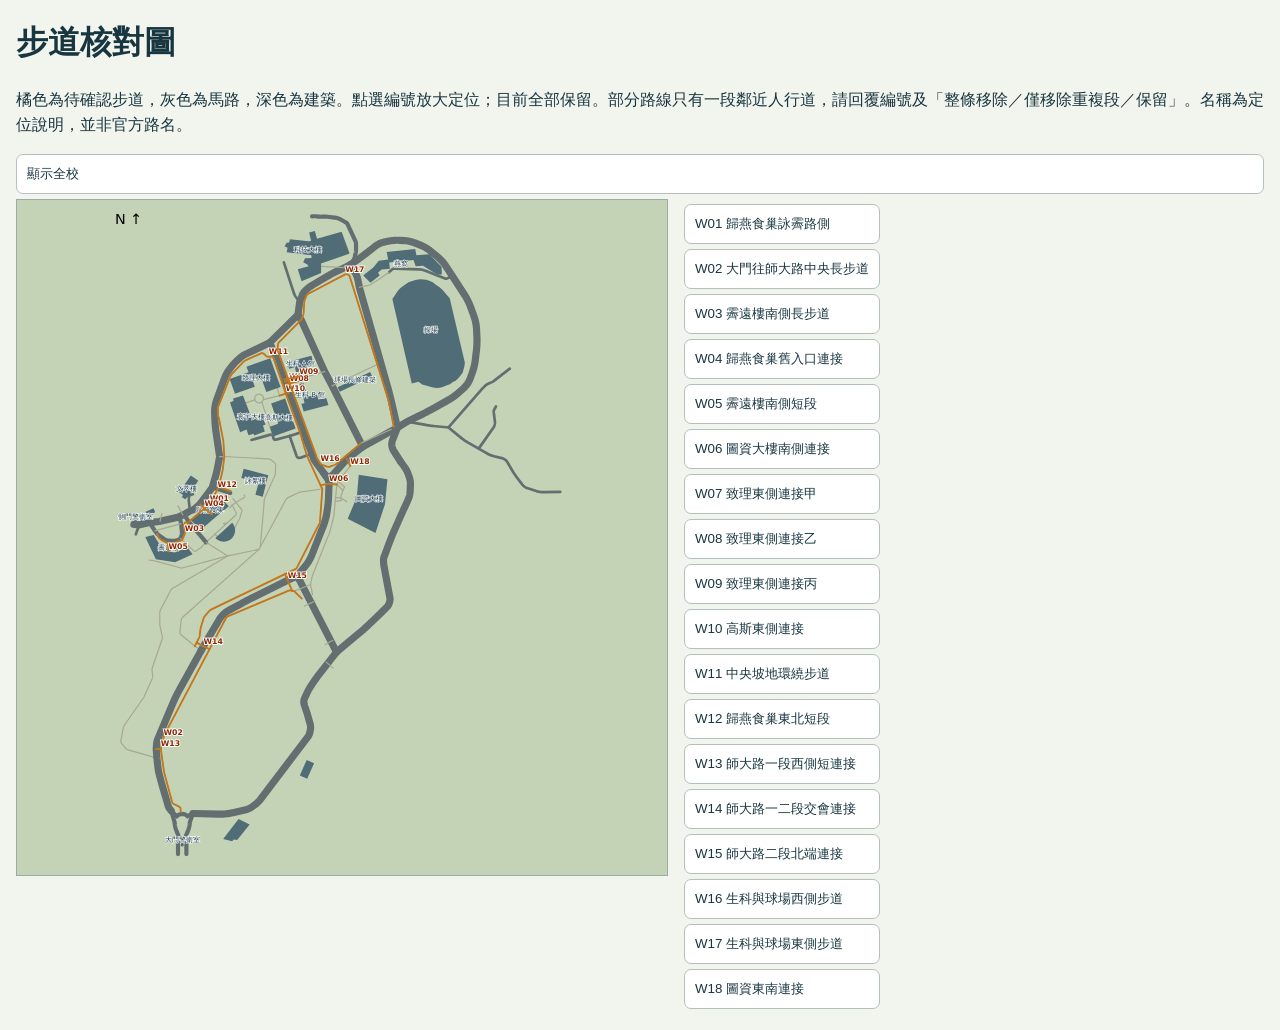
==== footpaths.html @ 4f3f953b "Refine campus grades, facilities, parking bands and review footpaths" ====
<!doctype html><html lang="zh-Hant"><meta charset="utf-8"><meta name="viewport" content="width=device-width,initial-scale=1"><title>步道保留與移除核對</title><style>body{font:16px system-ui;margin:16px;background:#f2f4ee;color:#183640}main{display:flex;gap:16px;flex-wrap:wrap}svg{background:#c4d2b6;width:min(100%,650px);height:75vh;border:1px solid #9aa;touch-action:auto}aside{max-width:430px}button{display:block;padding:10px;text-align:left;width:100%;margin:5px 0;border:1px solid #b4c0bd;border-radius:7px;background:white;color:#183640}.active{background:#ffe39a}p{line-height:1.6}</style><h1>步道核對圖</h1><p>橘色為待確認步道，灰色為馬路，深色為建築。點選編號放大定位；目前全部保留。部分路線只有一段鄰近人行道，請回覆編號及「整條移除／僅移除重複段／保留」。名稱為定位說明，並非官方路名。</p><button id="reset">顯示全校</button><main><svg viewBox="-400 -550 800 1130" aria-label="步道核對地圖"></svg><aside></aside></main><script>const d={"roads":[{"osm":218881793,"name":"清心路","width":12,"line":[[92.8,-169],[82.40585621791845,-213.90904870731418],[82.17937235652322,-214.88303811038782],[81.9508968086572,-215.8565144374942],[81.72042957432046,-216.82947768863352],[81.48797065351296,-217.80192786380573],[81.2535200462347,-218.77386496301074],[81.0170777524857,-219.74528898624868],[80.77864377226594,-220.71619993351942],[80.53821810557544,-221.68659780482307],[80.29580075241418,-222.65648260015956],[80.05139171278215,-223.62585431952888],[79.8049909866794,-224.59471296293117],[79.55659857410588,-225.56305853036625],[79.30621447506161,-226.53089102183418],[79.0538386895466,-227.49821043733505],[78.79947121756082,-228.4650167768687],[78.54311205910429,-229.43131004043528],[78.28476121417702,-230.3970902280347],[78.024418682779,-231.36235733966697],[77.76208446491023,-232.3271113753321],[77.4977585605707,-233.29135233503013],[77.23144096976041,-234.255080218761],[76.96313169247938,-235.21829502652474],[76.6928307287276,-236.18099675832138],[76.42053807850506,-237.14318541415082],[57.77946192149494,-302.75681458584916],[57.50616426017145,-303.71874409680385],[57.23284826311678,-304.68066839397574],[56.95951393033098,-305.64258747736517],[56.68616126181401,-306.60450134697203],[56.412790257565845,-307.5664100027962],[56.13940091758654,-308.52831344483786],[55.865993241876076,-309.49021167309684],[55.592567230434454,-310.45210468757324],[55.31912288326166,-311.41399248826707],[55.0456602003577,-312.37587507517827],[54.77217918172259,-313.33775244830696],[54.49867982735631,-314.29962460765296],[54.22516213725887,-315.2614915532164],[53.951626111430265,-316.2233532849972],[53.6780717498705,-317.1852098029954],[53.404499052579574,-318.1470611072111],[53.13090801955748,-319.10890719764416],[52.857298650804225,-320.07074807429456],[52.58367094631981,-321.0325837371624],[52.31002490610423,-321.9944141862476],[52.036360530157495,-322.95623942155026],[51.76267781847959,-323.9180594430703],[51.488976771070526,-324.87987425080775],[51.21525738793029,-325.8416838447626],[29,-403.9],[26.595,-416.185],[26.398820797404795,-417.12568404070436],[26.18028318961917,-418.0577361628174],[25.939387176643127,-418.981156366339],[25.676132758476673,-419.89594465126936],[25.39051993511979,-420.80210101760827],[25.082548706572506,-421.699625465356],[24.7522190728348,-422.58851799451236],[24.39953103390668,-423.4687786050773],[24.024484589788145,-424.340407297051],[23.62707974047919,-425.2034040704333],[23.207316485979817,-426.0577689252243],[22.765194826290035,-426.90350186142393],[22.300714761409825,-427.7406028790323],[21.81387629133921,-428.5690719780493],[14,-441.5]],"sourceLine":[[92.8,-169],[79.7,-225.6],[54.5,-314.3],[29,-403.9],[25.3,-422.8],[14,-441.5]],"curvesPrepared":true,"parkingBands":{"travelWidth":7,"bandWidth":2.5,"reference":"依使用者描述兩側預留停車空間，尺寸為模型近似"}},{"osm":218881794,"name":"莘學路","width":12,"line":[[-9.1,206.8],[-18.4,188.8],[-51.5,124.5],[-64.9,98.6],[-74.8,79.4]],"sourceLine":[[-9.1,206.8],[-18.4,188.8],[-51.5,124.5],[-64.9,98.6],[-74.8,79.4]],"curvesPrepared":true,"parkingBands":{"travelWidth":7,"bandWidth":2.5,"reference":"依使用者描述兩側預留停車空間，尺寸為模型近似"}},{"osm":218881795,"name":"向陽路","width":12,"line":[[-73.7,-357.9],[-68.3,-349.2],[-28.9,-262.7],[-16.5,-238.8],[31.8,-143],[34.4,-136.6]],"sourceLine":[[-73.7,-357.9],[-68.3,-349.2],[-28.9,-262.7],[-16.5,-238.8],[31.8,-143],[34.4,-136.6]],"curvesPrepared":true,"parkingBands":{"travelWidth":7,"bandWidth":2.5,"reference":"依使用者描述兩側預留停車空間，尺寸為模型近似"}},{"osm":218881797,"name":"","width":4.5,"line":[[109.2,-179.1],[140.3021519751283,-173.42990258898465],[141.2560956276395,-173.2591403516534],[142.21089642367403,-173.09451597473168],[143.1665543632319,-172.9360294582196],[144.1230694463132,-172.78368080211712],[145.08044167291786,-172.6374700064243],[146.03867104304587,-172.49739707114105],[146.99775755669722,-172.3634619962674],[147.95770121387199,-172.2356647818034],[148.9185020145701,-172.11400542774896],[149.88015995879158,-171.99848393410417],[150.8426750465364,-171.88910030086896],[151.80604727780465,-171.7858545280434],[152.7702766525962,-171.68874661562742],[178.3,-169.2],[231.59963557957212,-230.63333221200233],[232.2026897406099,-231.3222387248143],[232.81167001350934,-232.00562436925134],[233.42657639827036,-232.6834891453134],[234.04740889489304,-233.3558330530006],[234.67416750337733,-234.02265609231284],[235.30685222372324,-234.68395826325013],[235.94546305593082,-235.33973956581252],[236.59,-235.99],[238.81,-238.21],[239.46933001461682,-238.84027514538528],[240.15232005846724,-239.436100581541],[240.8589701315513,-239.99747630846724],[241.58928023386898,-240.52440232616402],[242.3432503654203,-241.0168786346312],[243.12088052620518,-241.474905233869],[243.92217071622372,-241.89848212387722],[244.7471209354759,-242.28760930465597],[248.42,-243.92],[249.25379544717376,-244.30374983007948],[250.07518178869515,-244.7083326536513],[250.88415902456407,-245.13374847071543],[251.68072715478053,-245.57999728127183],[252.4648861793446,-246.04707908532058],[253.2366360982562,-246.5349938828616],[253.99597691151536,-247.04374167389497],[254.74290861912212,-247.57332245842065],[255.47743122107642,-248.12373623643865],[280.9,-267.7]],"sourceLine":[[109.2,-179.1],[146.5,-172.3],[178.3,-169.2],[234,-233.4],[241.4,-240.8],[252.2,-245.6],[280.9,-267.7]],"curvesPrepared":true},{"osm":218881798,"name":"清心路","width":12,"line":[[-249.4,477],[-206.49610012326045,478.0940885214469],[-205.49693329389584,478.11444666496465],[-204.49878282634532,478.12453584909207],[-203.501648720609,478.1243560738296],[-202.50553097668686,478.11390733917705],[-201.5104295945788,478.0931896451341],[-200.51634457428494,478.06220299170116],[-199.5232759158052,478.02094737887813],[-198.53122361913964,477.96942280666497],[-197.54018768428816,477.9076292750617],[-196.55016811125085,477.83556678406813],[-195.5611649000278,477.7532353336847],[-194.5731780506188,477.660634923911],[-193.58620756302395,477.5577655547472],[-192.60025343724328,477.44462722619323],[-191.61531567327674,477.3212199382492],[-190.63139427112438,477.18754369091505],[-189.64848923078614,477.0435984841907],[-188.66660055226205,476.8893843180762],[-187.68572823555212,476.7249011925717],[-186.70587228065634,476.55014910767704],[-185.7270326875747,476.3651280633922],[-184.7492094563072,476.1698380597173],[-183.7724025868539,475.96427909665226],[-182.7966120792147,475.74845117419704],[-162.54028517069125,471.1591271089847],[-161.62560302983073,470.9386606194817],[-160.72163808458953,470.6941546106827],[-159.82839033496754,470.42560908258747],[-158.94585978096492,470.1330240351963],[-158.07404642258155,469.8163994685089],[-157.21295025981752,469.4757353825256],[-156.36257129267278,469.1110317772462],[-155.52290952114737,468.7222886526706],[-154.69396494524122,468.3095060087991],[-153.87573756495436,467.8726838456314],[-153.06822738028683,467.4118221631677],[-152.27143439123859,466.92692096140786],[-151.48535859780964,466.41798024035194],[-150.70999999999998,465.885],[-146.09,462.615],[-145.32712651719345,462.0626309181154],[-144.57850606877375,461.4955236724616],[-143.84413865474082,460.9136782630385],[-143.12402427509485,460.3170946898462],[-142.41816292983566,459.7057729528846],[-141.7265546189634,459.07971305215386],[-141.04919934247798,458.43891498765396],[-140.3860971003794,457.78337875938473],[-139.73724789266768,457.1131043673463],[-139.10265171934282,456.4280918115386],[-138.4823085804048,455.72834109196174],[-137.87621847585365,455.0138522086156],[-137.28438140568935,454.28462516150023],[-136.70679736991192,453.5406599506157],[-57.447435771364646,349.1502812598461],[-56.89732297480537,348.3915278204754],[-56.385958893673376,347.61538000630156],[-55.913343527968664,346.82183781732454],[-55.47947687769127,346.0109012535446],[-55.08435894284116,345.18257031496154],[-54.72798972341835,344.33684500157534],[-54.41036921942282,343.4737253133861],[-54.13149743085459,342.59321125039384],[-53.891374357713644,341.6953028125984],[-53.69,340.78],[-52.910000000000004,336.82],[-52.7497124383672,335.8968328709479],[-52.63284975346878,334.97533148379154],[-52.55941194530474,334.0554958385307],[-52.52939901387509,333.1373259351657],[-52.54281095917983,332.22082177369646],[-52.599647781218955,331.3059833541229],[-52.69990947999247,330.39281067644504],[-52.84359605550037,329.4813037406629],[-53.03070750774265,328.57146254677644],[-53.261243836719316,327.66328709478574],[-56.85288842981563,314.7440878867826],[-57.1189446155043,313.7956165962565],[-57.38936700966047,312.848513549473],[-57.66415561228414,311.9027787464321],[-57.94331042337532,310.958412187134],[-58.22683144293401,310.0154138715785],[-58.51471867096021,309.07378379976575],[-58.80697210745391,308.1335219716957],[-59.10359175241511,307.19462838736825],[-59.404577605843826,306.2571030467835],[-59.709929667740056,305.32094594994146],[-60.01964793810378,304.38615709684206],[-60.33373241693501,303.45273648748537],[-60.65218310423375,302.52068412187134],[-60.975,301.59000000000003],[-62.925000000000004,296.01],[-63.2235058191512,295.08133497203517],[-63.469023276604794,294.15533988814076],[-63.661552372360774,293.23201474831654],[-63.80109310641915,292.3113595525628],[-63.887645478779916,291.3933743008793],[-63.92120948944307,290.47805899326625],[-63.90178513840864,289.56541362972354],[-63.82937242567658,288.65543821025113],[-63.703971351246935,287.7481327348491],[-63.52558191511966,286.8434972035175],[-63.29420411729479,285.9415316162561],[-63.009837957772305,285.0422359730651],[-62.67248343655223,284.14561027394444],[-62.282140553634534,283.25165451889416],[-58.765,275.72],[-58.35334548914377,274.8493447423664],[-57.93367607422213,273.98326132240646],[-57.5059917552351,273.1217497401204],[-57.070292532182656,272.26480999550813],[-56.62657840506482,271.41244208856966],[-56.17484937388157,270.564646019305],[-55.71510543863293,269.7214217877142],[-55.24734659931889,268.88276939379716],[-54.77157285593944,268.0486888375539],[-54.287784208494585,267.2191801189846],[-53.79598065698434,266.39424323808896],[-53.296162201408684,265.5738781948671],[-52.78832884176762,264.7580849893192],[-52.27248057806116,263.946863621445],[-51.7486174102893,263.1402140912446],[-51.21673933845204,262.33813639871806],[-50.67684636254937,261.5406305438653],[-45.875,254.52],[-45.30957903492277,253.69668240860187],[-44.74109391746887,252.87561852329648],[-44.16954464763832,252.05680834408378],[-43.59493122543107,251.2402518709637],[-43.01725365084715,250.42594910393635],[-42.43651192388657,249.6139000430017],[-41.852706044549315,248.80410468815973],[-41.265836012835386,247.99656303941038],[-40.675901828744784,247.19127509675377],[-40.08290349227751,246.3882408601898],[-39.48684100343356,245.58746032971857],[-38.88771436221295,244.78893350534],[-38.28552356861566,243.99266038705412],[-37.68026862264169,243.19864097486092],[-37.07194952429106,242.40687526876042],[-36.46056627356376,241.6173632687526],[-35.846118870459776,240.83010497483744],[-35.22860731497913,240.045100387015],[-23.9,225.7],[-9.1,206.8],[28.94925764093638,175.05083730614678],[29.695970649375397,174.42585016430544],[30.440730177727968,173.7986672732857],[31.183536225994082,173.16928863308743],[31.924388794173726,172.5377142437107],[32.663287882266914,171.90394410515546],[33.40023349027366,171.26797821742184],[34.13522561819395,170.6298165805097],[34.86826426602777,169.98945919441906],[35.59934943377514,169.34690605914997],[36.328481121436056,168.70215717470242],[37.05565932901051,168.05521254107634],[37.78088405649852,167.40607215827185],[38.50415530390006,166.75473602628887],[39.22547307121515,166.10120414512744],[39.944837358443785,165.44547651478752],[40.66224816558596,164.7875531352691],[41.37770549264168,164.12743400657223],[42.09120933961095,163.46511912869687],[42.80275970649375,162.80060850164307],[43.51235659329011,162.13390212541077],[44.22,161.465],[50.95941830757601,155.075268491402],[51.66320002258735,154.40745481349032],[52.36642882913657,153.73906747803565],[53.06910472722367,153.07010648503794],[53.77122771684866,152.40057183449733],[54.47279779801151,151.73046352641364],[55.17381497071224,151.05978156078697],[55.87427923495086,150.38852593761735],[56.57419059072737,149.71669665690473],[57.27354903804175,149.04429371864913],[57.972354576894006,148.3713171228505],[58.67060720728415,147.6977668695089],[59.36830692921216,147.02364295862432],[60.06545374267806,146.34894539019675],[60.76204764768185,145.67367416422618],[61.45808864422351,144.99782928071266],[62.15357673230305,144.3214107396561],[62.848511911920454,143.64441854105655],[63.54289418307577,142.96685268491404],[64.23672354576895,142.28871317122852],[64.93,141.61],[75.23777707253322,131.510460848124],[75.85470432115825,130.86847783684493],[76.42437460329992,130.19775922706975],[76.94678791895828,129.49830501879845],[77.4219442681333,128.77011521203102],[77.84984365082498,128.01318980676746],[78.23048606703333,127.22752880300776],[78.56387151675833,126.41313220075195],[78.85,125.57000000000001],[79.75,122.63],[79.98579822279582,121.77099876658306],[80.1681928911833,120.90899506633224],[80.29718400516242,120.04398889924752],[80.37277156473318,119.17598026532893],[80.3949555698956,118.30496916457646],[80.36373602064967,117.43095559699012],[80.27911291699537,116.55393956256987],[80.14108625893273,115.67392106131574],[70.31749635072146,63.104439930887786],[70.15152793114231,62.15918035738696],[70.00647772995994,61.21165302596315],[69.88234574717434,60.26185793661641],[69.77913198278557,59.309795089346736],[69.69683643679359,58.355464484154105],[69.6354591091984,57.39886612103852],[69.595,56.44],[69.50500000000001,53.56],[69.5011396713306,52.60430024092176],[69.5495586853224,51.657200963686996],[69.65025704197538,50.718702168295735],[69.80323474128954,49.78880385474798],[70.00849178326493,48.86750602304373],[70.26602816790148,47.95480867318297],[70.57584389519924,47.050711805165705],[79.50260652555393,23.141969935054867],[79.85352525166176,22.205601770041504],[80.20671585091084,21.270158930843873],[80.56217832330124,20.33564141746199],[80.91991266883294,19.402049229895855],[81.27991888750589,18.469382368145453],[81.64219697932015,17.537640832210798],[82.00674694427569,16.606824622091885],[82.37356878237254,15.676933737788719],[82.74266249361065,14.747968179301289],[83.11402807799004,13.819927946629601],[83.48766553551077,12.892813039773664],[83.86357486617275,11.966623458733462],[84.24175606997602,11.041359203509005],[84.62220914692058,10.11702027410029],[85.00493409700644,9.193606670507318],[85.38993092023358,8.27111839273009],[85.77719961660199,7.3495554407686],[86.16674018611172,6.4289178146228565],[86.55855262876273,5.509205514292855],[86.95263694455501,4.590418539778594],[87.34899313348859,3.672556891080077],[87.74762119556345,2.7556205681973034],[88.14852113077961,1.8396095711302696],[88.55169293913706,0.9245238998789809],[95.40143255812123,-14.570923652823033],[95.79320802646899,-15.456577451985044],[96.18543985786575,-16.342026124941576],[96.57812805231157,-17.227269671692635],[96.97127260980642,-18.11230809223822],[97.36487353035028,-18.997141386578324],[97.7589308139432,-19.881769554712953],[98.15344446058512,-20.76619259664211],[98.5484144702761,-21.650410512365795],[98.9438408430161,-22.534423301883997],[99.33972357880512,-23.41823096519672],[99.73606267764322,-24.30183350230398],[100.13285813953031,-25.185230913205757],[100.53010996446643,-26.068423197902057],[100.92781815245161,-26.951410356392888],[101.3259827034858,-27.83419238867824],[101.72460361756902,-28.716769294758116],[102.12368089470127,-29.599141074632513],[102.52321453488256,-30.481307728301438],[102.9232045381129,-31.363269255764884],[103.32365090439225,-32.245025657022865],[103.72455363372063,-33.12657693207536],[104.12591272609805,-34.007923080922374],[104.52772818152451,-34.88906410356393],[104.92999999999999,-35.769999999999996],[110.27602535275835,-47.4692728734277],[110.66836829304681,-48.352885371668535],[111.04006941452512,-49.24133906048608],[111.39112871719333,-50.13463393988035],[111.72154620105135,-51.032770009851326],[112.03132186609926,-51.93574727039902],[112.32045571233706,-52.84356572152342],[112.5889477397647,-53.756225363224544],[112.83679794838221,-54.673726195502375],[113.0640063381896,-55.59606821835692],[113.27057290918684,-56.52325143178818],[113.45649766137396,-57.45527583579616],[113.62178059475093,-58.39214143038085],[113.76642170931777,-59.33384821554226],[113.8904210050745,-60.280396191280374],[113.99377848202107,-61.231785357595214],[114.07649414015752,-62.18801571448677],[114.13856797948382,-63.14908726195502],[114.18,-64.115],[114.49239435284917,-73.83827423243054],[114.51026501071173,-74.83018632822484],[114.49999832363757,-75.81769930250944],[114.46159429162672,-76.80081315528433],[114.3950529146792,-77.77952788654954],[114.30037419279498,-78.75384349630507],[114.17755812597403,-79.72375998455087],[114.0266047142164,-80.68927735128698],[113.84751395752207,-81.65039559651339],[113.64028585589105,-82.6071147202301],[113.40492040932332,-83.55943472243713],[113.14141761781892,-84.50735560313444],[112.84977748137781,-85.45087736232207],[112.53,-86.39],[110.5513224582369,-91.94306277849647],[110.22654102950365,-92.82388189410351],[109.88337288429977,-93.69497394200043],[109.52181802262538,-94.55633892218724],[109.1418764444804,-95.407976834664],[108.74354814986486,-96.24988767943061],[108.32683313877874,-97.08207145648714],[107.89173141122205,-97.90452816583357],[107.4382429671948,-98.71725780746989],[106.96636780669698,-99.52026038139611],[106.47610592972859,-100.31353588761223],[105.96745733628963,-101.09708432611826],[105.44042202638009,-101.87090569691419],[104.895,-102.635],[98.2,-111.8]],"sourceLine":[[-249.4,477],[-194.5,478.4],[-156.1,469.7],[-140.7,458.8],[-54.6,345.4],[-52,332.2],[-58.7,308.1],[-65.2,289.5],[-55.3,268.3],[-40.8,247.1],[-23.9,225.7],[-9.1,206.8],[36.8,168.5],[58,148.4],[77.8,129],[80.8,119.2],[69.7,59.8],[69.4,50.2],[83.7,11.9],[100.1,-25.2],[113.9,-55.4],[114.7,-80.3],[108.5,-97.7],[98.2,-111.8]],"curvesPrepared":true,"parkingBands":{"travelWidth":7,"bandWidth":2.5,"reference":"依使用者描述兩側預留停車空間，尺寸為模型近似"}},{"osm":218881799,"name":"環手星月大道","width":12,"line":[[34.4,-136.6],[92.8,-169],[109.2,-179.1],[128.31,-188.33],[129.20423458479675,-188.76323288896828],[130.0973731217956,-189.19858372978615],[130.98941561099664,-189.63605252245355],[131.88036205239985,-190.07563926697057],[132.7702124460052,-190.51734396333717],[133.65896679181265,-190.9611666115533],[134.54662508982233,-191.40710721161906],[135.43318734003412,-191.85516576353442],[136.3186535424481,-192.30534226729935],[137.2030236970642,-192.75763672291382],[138.08629780388245,-193.21204913037786],[138.9684758629029,-193.66857948969152],[139.84955787412542,-194.12722780085477],[140.72954383755018,-194.58799406386757],[141.60843375317705,-195.05087827872995],[142.4862276210061,-195.51588044544192],[143.36292544103725,-195.98300056400348],[144.2385272132706,-196.45223863441464],[145.11303293770607,-196.9235946566753],[145.98644261434373,-197.3970686307856],[146.85875624318354,-197.87266055674547],[147.72997382422548,-198.35037043455495],[148.6000953574696,-198.83019826421398],[176.65549065213804,-214.34524015274164],[177.52614834713577,-214.83218569740447],[178.3912502411964,-215.32697714056536],[179.25079633431986,-215.8296144822243],[180.1047866265063,-216.34009772238133],[180.95322111775565,-216.8584268610365],[181.7960998080678,-217.3846018981896],[182.63342269744297,-217.91862283384097],[183.465189785881,-218.4604896679903],[184.29140107338196,-219.01020240063775],[185.1120565599458,-219.56776103178328],[185.92715624557252,-220.13316556142684],[186.7367001302622,-220.70641598956848],[187.54068821401475,-221.28751231620822],[188.33912049683022,-221.87645454134608],[189.13199697870857,-222.47324266498197],[189.9193176596498,-223.07787668711595],[190.70108253965398,-223.69035660774801],[191.47729161872107,-224.31068242687815],[192.24794489685104,-224.93885414450637],[193.01304237404395,-225.57487176063267],[193.77258405029968,-226.21873527525702],[194.5265699256184,-226.8704446883795],[195.27499999999998,-227.53],[202.92096670573977,-234.3333499667399],[203.6323116929642,-234.97971906219678],[204.32651477737474,-235.63766982104406],[205.00357595897145,-236.3072022432816],[205.66349523775435,-236.98831632890943],[206.30627261372345,-237.68101207792768],[206.9319080868786,-238.3852894903361],[207.54040165722,-239.10114856613498],[208.1317533247475,-239.82858930532416],[208.70596308946125,-240.56761170790364],[209.26303095136112,-241.31821577387342],[209.80295691044714,-242.08040150323356],[210.3257409667193,-242.854168895984],[210.83138312017763,-243.63951795212475],[211.31988337082214,-244.43644867165582],[211.79124171865283,-245.2449610545772],[212.24545816366964,-246.0650551008889],[212.68253270587263,-246.89673081059098],[213.1024653452618,-247.73998818368338],[213.5052560818371,-248.594827220166],[213.8909049155986,-249.46124792003906],[214.25941184654624,-250.33925028330236],[214.61077687468003,-251.22883430995603],[214.945,-252.13],[218.155,-261.07],[218.47602363348906,-261.9780451085149],[218.78779018613008,-262.8882673905813],[219.09029965792303,-263.80066684619914],[219.38355204886798,-264.71524347536854],[219.66754735896498,-265.6319972780895],[219.94228558821385,-266.55092825436185],[220.20776673661476,-267.47203640418576],[220.46399080416768,-268.3953217275612],[220.71095779087256,-269.32078422448814],[220.9486676967294,-270.24842389496655],[221.17712052173817,-271.17824073899646],[221.39631626589897,-272.1102347565779],[221.6062549292118,-273.0444059477108],[221.80693651167653,-273.9807543123952],[221.99836101329328,-274.91927985063126],[222.18052843406196,-275.8599825624186],[222.35343877398267,-276.8028624477576],[222.51709203305535,-277.74791950664803],[222.67148821128,-278.69515373909],[222.81662730865662,-279.6445651450835],[222.95250932518525,-280.59615372462844],[223.07913426086583,-281.5499194777249],[223.1965021156984,-282.5058624043729],[224.99609492885148,-297.7824058404725],[225.10965036374748,-298.7756577716614],[225.21633248991063,-299.76914787197325],[225.31614130734107,-300.7628761414083],[225.4090768160387,-301.7568425799663],[225.4951390160035,-302.7510471876475],[225.57432790723558,-303.74548996445174],[225.6466434897348,-304.74017091037905],[225.7120857635013,-305.7350900254295],[225.770654728535,-306.73024730960293],[225.82235038483586,-307.72564276289944],[225.86717273240401,-308.7212763853192],[225.9051217712393,-309.7171481768619],[225.93619750134184,-310.7132581375277],[225.9603999227116,-311.70960626731664],[225.97772903534855,-312.7061925662286],[225.9881848392527,-313.70301703426367],[225.99176733442408,-314.7000796714218],[225.9884765208627,-315.69738047770306],[225.9783123985685,-316.69491945310733],[225.96127496754153,-317.6926965976347],[225.93736422778173,-318.69071191128523],[225.9065801792892,-319.68896539405876],[225.86892282206384,-320.6874570459554],[225.82439215610572,-321.6861868669751],[225.27560784389428,-333.1138131330249],[225.22149451309988,-334.1114223578924],[225.1550891613655,-335.1065522213325],[225.0763917886914,-336.0992027233452],[224.98540239507744,-337.08937386393046],[224.88212098052358,-338.07706564308813],[224.76654754502994,-339.0622780608185],[224.63868208859643,-340.0450111171215],[224.49852461122313,-341.025264811997],[224.3460751129099,-342.003039145445],[224.18133359365683,-342.97833411746547],[224.00430005346396,-343.95114972805874],[223.81497449233123,-344.9214859772244],[223.61335691025866,-345.88934286496266],[223.39944730724625,-346.85472039127353],[223.173245683294,-347.81761855615684],[222.93475203840194,-348.77803735961277],[222.68396637256996,-349.7359768016413],[222.42088868579816,-350.6914368822424],[222.14551897808656,-351.64441760141597],[221.85785724943509,-352.5949189591622],[221.55790349984375,-353.54294095548096],[221.2456577293126,-354.48848359037225],[220.92111993784158,-355.43154686383616],[220.58429012543073,-356.37213077587256],[215.41570987456927,-370.52786922412747],[215.0685152545744,-371.46510472325235],[214.7128830403512,-372.3981227579812],[214.34881323189975,-373.3269233283142],[213.9763058292201,-374.2515064342514],[213.5953608323121,-375.17187207579263],[213.2059782411759,-376.0880202529381],[212.8081580558114,-376.9999509656877],[212.40190027621867,-377.9076642140414],[211.98720490239762,-378.8111599979992],[211.5640719343483,-379.71043831756106],[211.1325013720708,-380.60549917272726],[210.69249321556498,-381.4963425634975],[210.24404746483089,-382.38296848987176],[209.78716411986852,-383.2653769518503],[209.32184318067792,-384.14356794943296],[208.84808464725907,-385.01754148261966],[208.36588851961193,-385.88729755141054],[207.87525479773652,-386.75283615580554],[207.37618348163284,-387.6141572958047],[206.86867457130091,-388.47126097140796],[206.35272806674072,-389.3241471826154],[205.82834396795224,-390.17281592942686],[205.29552227493554,-391.0172672118426],[204.75426298769054,-391.85750102986236],[183.9,-423.9],[173.695,-439.565],[173.16653741643552,-440.3637565430687],[172.6278163324088,-441.1533595056084],[172.07883674791984,-441.9338088876189],[171.51959866296858,-442.7051046891002],[170.95010207755504,-443.46724691005227],[170.37034699167927,-444.22023555047537],[169.78033340534125,-444.9640706103693],[169.18006131854096,-445.698752089734],[168.56953073127838,-446.42427998856954],[167.94874164355355,-447.14065430687606],[167.31769405536647,-447.84787504465334],[166.67638796671713,-448.54594220190154],[166.02482337760551,-449.2348557786205],[165.36300028803169,-449.9146157748104],[164.69091869799553,-450.5852221904711],[164.00857860749716,-451.24667502560266],[163.31598001653649,-451.89897428020515],[162.6131229251136,-452.5421199542784],[161.90000733322842,-453.1761120478226],[161.17663324088096,-453.8009505608376],[160.44300064807126,-454.4166354933234],[149.01278640477767,-463.87177595193026],[148.24592871181645,-464.49673555730635],[147.4716006624144,-465.10909550713563],[146.68980225657137,-465.7088558014183],[145.9005334942874,-466.29601644015383],[145.10379437556253,-466.8705774233427],[144.29958490039675,-467.4325387509848],[143.4879050687901,-467.98190042308016],[142.66875488074245,-468.5186624396286],[141.84213433625393,-469.0428248006302],[141.00804343532448,-469.55438750608516],[140.1664821779541,-470.05335055599323],[139.31745056414286,-470.53971395035455],[138.46094859389063,-471.013477689169],[137.59697626719753,-471.4746417724367],[136.7255335840635,-471.92320620015755],[135.84662054448853,-472.35917097233164],[134.96023714847266,-472.7825360889589],[134.06638339601588,-473.1933015500394],[133.16505928711817,-473.59146735557306],[132.25626482177955,-473.97703350556],[131.34,-474.35],[121.80249521710053,-478.1511794424599],[120.91628379595728,-478.4958646519585],[120.02659589402232,-478.82490542623526],[119.13343151129564,-479.13830176529],[118.23679064777734,-479.4360536691232],[117.33667330346734,-479.7181611377345],[116.43307947836563,-479.9846241711239],[115.52600917247223,-480.23544276929147],[114.61546238578717,-480.4706169322373],[113.7014391183104,-480.6901466599613],[112.78393937004195,-480.89403195246325],[111.86296314098183,-481.0822728097436],[110.93851043113,-481.254869231802],[110.01058124048649,-481.41182121863864],[109.07917556905127,-481.55312877025335],[108.14429341682441,-481.6787918866464],[107.20593478380583,-481.78881056781756],[106.26409966999557,-481.88318481376683],[105.31878807539363,-481.96191462449434],[104.37,-482.025],[96.63,-482.475],[95.67992174312482,-482.5238763628228],[94.73073960407821,-482.5599791355016],[93.78245358286014,-482.5833083180365],[92.83506367947071,-482.59386391042744],[91.88856989390982,-482.59164591267455],[90.9429722261775,-482.57665432477756],[89.99827067627376,-482.5488891467367],[89.0544652441986,-482.508350378552],[88.11155592995203,-482.45503802022324],[87.169542733534,-482.38895207175057],[86.22842565494456,-482.31009253313397],[85.2882046941837,-482.21845940437345],[84.34887985125141,-482.1140526854689],[83.4104511261477,-481.99687237642047],[82.47291851887258,-481.8669184772282],[81.536282029426,-481.7241909878919],[80.60054165780802,-481.5686899084117],[79.6656974040186,-481.40041523878756],[78.73174926805777,-481.21936697901947],[71.09,-479.685],[70.15923171877115,-479.4863482424929],[69.23850582245296,-479.2661824436555],[68.32782231104551,-479.0245026034879],[67.42718118454874,-478.76130872199036],[66.5365824429627,-478.4766007991626],[65.65602608628731,-478.17037883500456],[64.78551211452263,-477.8426428295164],[63.92504052766868,-477.49339278269815],[63.07461132572541,-477.1226286945498],[62.23422450869283,-476.7303505650712],[61.40388007657096,-476.3165583942625],[60.58357802935977,-475.8812521821236],[59.7733183670593,-475.4244319286545],[58.97310108966952,-474.9460976338553],[58.18292619719044,-474.446249297726],[57.40279368962206,-473.92488692026643],[56.63270356696438,-473.38201050147677],[55.872655829217386,-472.817620041357],[55.122650476381104,-472.23171553990704],[47.835,-466.395],[47.060698113699004,-465.77655813127086],[46.28479245479603,-465.16023252508376],[45.50728302329105,-464.5460231814384],[44.7281698191841,-463.9339301003351],[43.94745284247514,-463.32395328177336],[43.165132093164196,-462.71609272575364],[42.381207571251274,-462.11034843227577],[41.59567927673636,-461.5067204013398],[40.808547209619455,-460.90520863294574],[40.01981136990056,-460.30581312709353],[39.229471757579674,-459.7085338837831],[38.43752837265681,-459.11337090301464],[37.643981215131944,-458.52032418478797],[36.84883028500509,-457.92939372910325],[36.05207558227626,-457.3405795359604],[35.25371710694543,-456.7538816053594],[34.453754859012605,-456.16929993730014],[33.65218883847781,-455.586834531783],[32.84901904534102,-455.0064853888075],[32.04424547960223,-454.428252508374],[14,-441.5]],"sourceLine":[[34.4,-136.6],[92.8,-169],[109.2,-179.1],[138.6,-193.3],[186.7,-219.9],[211.2,-241.7],[221.9,-271.5],[226.4,-309.7],[224.7,-345.1],[211.3,-381.8],[183.9,-423.9],[168.2,-448],[141,-470.5],[113.4,-481.5],[87.6,-483],[62.2,-477.9],[40.1,-460.2],[14,-441.5]],"curvesPrepared":true,"parkingBands":{"travelWidth":7,"bandWidth":2.5,"reference":"依使用者描述兩側預留停車空間，尺寸為模型近似"}},{"osm":218881800,"name":"師大路四段","width":12,"line":[[-121.2,-311],[-115.805,-299.69],[-115.39295749242909,-298.81875493993823],[-114.98682996971631,-297.9450197597531],[-114.58661743186167,-297.0687944594444],[-114.19231987886518,-296.19007903901223],[-113.80393731072682,-295.3088734984566],[-113.42146972744662,-294.4251778377775],[-113.04491712902458,-293.53899205697496],[-112.67427951546068,-292.6503161560489],[-112.30955688675493,-291.7591501349994],[-111.9507492429073,-290.86549399382636],[-111.59785658391785,-289.96934773252997],[-111.25087890978654,-289.07071135111005],[-110.90981622051335,-288.1695848495666],[-110.57466851609833,-287.26596822789975],[-96.6,-249.2],[-95.3,-245.8],[-93.6,-241.3],[-88.5,-227.3],[-64.8,-162.4],[-50.4,-125.1],[-47.93,-118.34],[-47.58242586739388,-117.43807932893452],[-47.20470346957549,-116.55231731573807],[-46.796832806544856,-115.68271396041067],[-46.35881387830196,-114.8292692629523],[-45.890646684846814,-113.99198322336295],[-45.39233122617941,-113.17085584164266],[-44.863867502299755,-112.3658871177914],[-44.30525551320784,-111.57707705180917],[-34.22206839308918,-97.85484495600858],[-33.76274537111266,-97.22619339400482],[-33.30684469827229,-96.59508366400213],[-32.85436637456807,-95.96151576600053],[-32.4053104,-95.32548969999999],[-30.743744,-92.958542],[-22.7,-81.5]],"sourceLine":[[-121.2,-311],[-112.9,-293.6],[-96.6,-249.2],[-95.3,-245.8],[-93.6,-241.3],[-88.5,-227.3],[-64.8,-162.4],[-50.4,-125.1],[-46.6,-114.7],[-33.3,-96.6],[-30.743744,-92.958542],[-22.7,-81.5]],"curvesPrepared":true,"levelCrossfall":true,"parkingBands":{"travelWidth":7,"bandWidth":2.5,"reference":"依使用者描述兩側預留停車空間，尺寸為模型近似"}},{"osm":218881805,"name":"","width":7,"line":[[-260.5,545],[-260.5,526],[-263.3648787455531,518.8181779003958],[-262.5919411771071,517.1050130511835],[-261.80816400729435,515.3661307458058],[-261.0224591485055,513.6060244156422],[-260.24372967869255,511.8288779815858],[-259.48088390819197,510.0385673571426],[-258.7428588999745,508.2386474556352],[-258.0386565744652,506.43232616072163],[-257.3773976120959,504.6224271456327],[-256.76840093071456,502.81134511947255],[-256.2212995635885,501.00100094758164],[-255.7462068122008,499.192811655338],[-255.35394794868333,497.38770383112376],[-255.05636836974344,495.5862210164912],[-254.86671028898925,493.7888073693127],[-254.80244924707014,491.8653952842287],[-249.4,477]],"entrance":true,"sourceLine":[[-260.5,545],[-260.5,526],[-263.3648787455531,518.8181779003958],[-262.5919411771071,517.1050130511835],[-261.80816400729435,515.3661307458058],[-261.0224591485055,513.6060244156422],[-260.24372967869255,511.8288779815858],[-259.48088390819197,510.0385673571426],[-258.7428588999745,508.2386474556352],[-258.0386565744652,506.43232616072163],[-257.3773976120959,504.6224271456327],[-256.76840093071456,502.81134511947255],[-256.2212995635885,501.00100094758164],[-255.7462068122008,499.192811655338],[-255.35394794868333,497.38770383112376],[-255.05636836974344,495.5862210164912],[-254.86671028898925,493.7888073693127],[-254.80244924707014,491.8653952842287],[-249.4,477]],"curvesPrepared":true},{"osm":293423728,"name":"師大路三段","width":12,"line":[[-22.7,-81.5],[-21.7,-74.9],[-22.491607916389302,-53.238728833347245],[-22.530818777147616,-52.24619232296503],[-22.575888516220044,-51.25416604672363],[-22.626817133606586,-50.26265000462305],[-22.68360462930724,-49.27164419666327],[-22.746251003322005,-48.2811486228443],[-22.814756255650884,-47.29116328316614],[-22.88912038629388,-46.30168817762881],[-22.96934339525098,-45.31272330623228],[-23.0554252825222,-44.32426866897655],[-23.14736604810753,-43.33632426586164],[-23.24516569200697,-42.348890096887544],[-23.348824214220528,-41.36196616205426],[-23.4583416147482,-40.37555246136179],[-23.573717893589983,-39.38964899481012],[-23.694953050745877,-38.40425576239927],[-23.822047086215882,-37.419372764129236],[-23.955000000000002,-36.435],[-25.356253680142903,-26.28652637714687],[-25.498060892680083,-25.308575518303197],[-25.653029323070864,-24.333459806189225],[-25.821158971315256,-23.361179240804958],[-26.002449837413245,-22.391733822150385],[-26.19690192136483,-21.42512355022551],[-26.404515223170023,-20.461348425030344],[-26.625289742828812,-19.500408446564876],[-26.85922548034121,-18.542303614829102],[-27.106322435707206,-17.587033929823036],[-27.366580608926803,-16.634599391546665],[-27.64,-15.684999999999999],[-28.96,-11.215],[-29.244150255796566,-10.268267970466297],[-29.53660102318626,-9.32443551822883],[-29.837352302169094,-8.383502643287597],[-30.146404092745055,-7.4454693456426],[-30.463756394914146,-6.510335625293835],[-30.789409208676375,-5.578101482241306],[-31.12336253403173,-4.648766916485009],[-31.465616370980218,-3.7223319280249463],[-31.816170719521843,-2.798796516861118],[-32.17502557965659,-1.8781606829935251],[-32.54218095138448,-0.9604244264221649],[-34.53,3.945000000000001],[-34.891297366223675,4.837647524821883],[-35.25185613156139,5.730590099287533],[-35.611676296013115,6.623827723396947],[-35.970757859578875,7.51736039715013],[-36.32910082225865,8.411188120547074],[-36.686705184052464,9.305310893587787],[-37.043570944960294,10.199728716272267],[-37.39969810498216,11.09444158860051],[-37.75508666411804,11.98944951057252],[-38.109736622367954,12.884752482188297],[-38.46364797973188,13.780350503447838],[-38.81682073620985,14.676243574351147],[-50.11461602200403,43.3700759195216],[-50.484213902929966,44.291128062473454],[-50.86511467996934,45.20560204255015],[-51.25731835312214,46.113497859751675],[-51.66082492238838,47.01481551407806],[-52.07563438776806,47.9095550055293],[-52.501746749261166,48.79771633410537],[-52.93916200686773,49.67929949980629],[-53.38788016058772,50.554304502632064],[-53.847901210421156,51.42273134258268],[-54.31922515636802,52.28458001965814],[-54.80185199842831,53.13985053385843],[-55.29578173660205,53.98854288518358],[-55.80101437088922,54.830657073633574],[-56.31754990128984,55.666193099208414],[-56.84538832780389,56.495150961908095],[-57.38452965043137,57.31753066173262],[-57.93497386917229,58.133332198682],[-58.49672098402665,58.94255557275622],[-59.06977099499444,59.74520078395528],[-59.65412390207568,60.5412678322792],[-60.24977970527035,61.33075671772795],[-60.85673840457845,62.113667440301555],[-61.474999999999994,62.89],[-74.8,79.4]],"sourceLine":[[-22.7,-81.5],[-21.7,-74.9],[-22.8,-44.8],[-26.1,-20.9],[-30.5,-6],[-36.7,9.3],[-54.3,54],[-74.8,79.4]],"curvesPrepared":true,"parkingBands":{"travelWidth":7,"bandWidth":2.5,"reference":"依使用者描述兩側預留停車空間，尺寸為模型近似"}},{"osm":293423729,"name":"詠霽路","width":12,"line":[[-121.2,-311],[-161.11938053617033,-291.99490361430156],[-161.98201689088154,-291.5725444429437],[-162.8326061082068,-291.132582247242],[-163.67114818814596,-290.67501702719636],[-164.49764313069917,-290.19984878280695],[-165.31209093586628,-289.7070775140736],[-166.11449160364742,-289.1967032209964],[-166.90484513404257,-288.6687259035754],[-167.68315152705168,-288.1231455618105],[-168.44941078267476,-287.55996219570176],[-169.20362290091185,-286.97917580524916],[-169.94578788176293,-286.38078639045267],[-170.67590572522795,-285.7647939513123],[-171.39397643130698,-285.13119848782804],[-172.1,-284.48],[-176.29999999999998,-280.52],[-176.99569477554164,-279.8561426387662],[-177.68277910216662,-279.18457055506485],[-178.36125297987488,-278.5052837488959],[-179.0311164086665,-277.8182822202595],[-179.69236938854135,-277.1235659691554],[-180.3450119194996,-276.42113499558377],[-180.98904400154112,-275.7109892995446],[-181.62446563466597,-274.99312888103793],[-182.25127681887415,-274.2675537400636],[-182.8694775541656,-273.53426387662176],[-183.47906784054038,-272.79325929071234],[-184.0800476779985,-272.0445399823353],[-184.67241706653988,-271.28810595149076],[-185.2561760061646,-270.52395719817866],[-189.39000000000001,-265.04499999999996],[-189.96954824475083,-264.2610712277794],[-190.53219297900318,-263.4679515777843],[-191.07793420275718,-262.6656410500146],[-191.60677191601272,-261.85413964447037],[-192.1187061187698,-261.03344736115156],[-192.61373681102853,-260.20356420005817],[-193.0918639927888,-259.36449016119036],[-193.55308766405068,-258.5162252445479],[-193.9974078248141,-257.658769450131],[-194.42482447507916,-256.7921227779395],[-194.8353376148458,-255.91628522797345],[-195.228947244114,-255.03125680023288],[-195.6056533628838,-254.13703749471776],[-195.96545597115517,-253.2336273114281],[-196.3083550689281,-252.32102625036387],[-209.59269744776063,-215.88972366598978],[-209.91895303796073,-214.97269760296632],[-210.22983604985438,-214.0532400248942],[-210.52534648344172,-213.13135093177343],[-210.8054843387227,-212.20703032360402],[-211.07024961569718,-211.28027820038596],[-211.31964231436532,-210.35109456211927],[-211.55366243472713,-209.41947940880388],[-211.77230997678254,-208.48543274043993],[-211.9755849405315,-207.54895455702723],[-212.16348732597407,-206.6100448585659],[-212.33601713311035,-205.66870364505604],[-212.49317436194013,-204.72493091649744],[-212.63495901246358,-203.77872667289023],[-212.7613710846807,-202.83009091423435],[-212.87241057859134,-201.8790236405298],[-212.96807749419565,-200.92552485177666],[-213.0483718314935,-199.96959454797485],[-213.11329359048506,-199.01123272912437],[-213.16284277117018,-198.05043939522528],[-213.19701937354893,-197.08721454627752],[-213.21582339762125,-196.1215581822811],[-213.21925484338723,-195.15347030323605],[-213.20731371084685,-194.1829509091424],[-213.18,-193.21],[-212.82,-183.19],[-212.78274162553222,-182.21604118906802],[-212.7409665021287,-181.24249808960542],[-212.6946746297897,-180.26937070161222],[-212.643866008515,-179.29665902508845],[-212.58854063830466,-178.32436306003396],[-212.52869851915872,-177.35248280644893],[-212.46433965107715,-176.38101826433325],[-212.39546403406,-175.409969433687],[-212.32207166810718,-174.4393363145101],[-212.2441625532187,-173.46911890680255],[-212.1617366893947,-172.49931721056447],[-212.074794076635,-171.52993122579574],[-211.98333471493967,-170.56096095249637],[-211.88735860430873,-169.5924063906664],[-211.78686574474216,-168.62426754030582],[-211.68185613623996,-167.65654440141464],[-211.57232977880216,-166.6892369739928],[-211.4582866724287,-165.72234525804038],[-211.33972681711964,-164.7558692535573],[-211.21665021287495,-163.78980896054367],[-211.08905685969464,-162.8241643789994],[-210.95694675757866,-161.8589355089245],[-210.82031990652712,-160.894122350319],[-210.67917630653992,-159.9297249031829],[-204.8,-120.4],[-208.20221338245247,-102.52170222554398],[-208.3833023155529,-101.58314825782897],[-208.56914035326528,-100.64573945479836],[-208.75972749558952,-99.70947581645221],[-208.9550637425258,-98.77435734279057],[-209.15514909407392,-97.84038403381336],[-209.359983550234,-96.90755588952058],[-209.56956711100594,-95.97587290991227],[-209.7838997763899,-95.04533509498842],[-210.00298154638574,-94.11594244474902],[-210.2268124209935,-93.18769495919408],[-210.45539240021319,-92.26059263832357],[-210.6887214840448,-91.33463548213754],[-210.92679967248836,-90.40982349063596],[-211.16962696554378,-89.48615666381883],[-211.4172033632112,-88.56363500168615],[-211.66952886549052,-87.64225850423793],[-211.92660347238174,-86.72202717147417],[-212.1884271838849,-85.80294100339485],[-212.455,-84.88499999999999],[-217.2,-68.7],[-237.7,-40.8]],"sourceLine":[[-121.2,-311],[-167.2,-289.1],[-181.2,-275.9],[-193.8,-259.2],[-213.6,-204.9],[-212.4,-171.5],[-204.8,-120.4],[-209.9,-93.6],[-217.2,-68.7],[-237.7,-40.8]],"curvesPrepared":true,"uphillGrade":{"minimumSlope":0.025,"reference":"使用者確認詠霽路靠近側門須持續上升，2.5%最低縱坡為模型近似"},"parkingBands":{"travelWidth":7,"bandWidth":2.5,"reference":"依使用者描述兩側預留停車空間，尺寸為模型近似"}},{"osm":293423731,"name":"清心路","width":12,"line":[[98.2,-111.8],[86.955,-129.285],[86.44765981555156,-130.1055940152708],[85.9786827404671,-130.92998475673542],[85.54806877474661,-131.75817222439375],[85.15581791839011,-132.59015641824593],[84.80193017139764,-133.42593733829187],[84.48640553376907,-134.26551498453153],[84.20924400550456,-135.10888935696505],[83.970445586604,-135.95606045559236],[83.77001027706743,-136.80702828041345],[83.60793807689484,-137.6617928314283],[83.48422898608624,-138.52035410863692],[83.39888300464162,-139.38271211203934],[83.35190013256097,-140.24886684163556],[83.34328036984432,-141.11881829742555],[83.37302371649164,-141.9925664794093],[83.44113017250297,-142.87011138758686],[83.54759973787824,-143.75145302195818],[83.69243241261753,-144.6365913825233],[83.87562819672078,-145.5255264692822],[84.09718709018804,-146.4182582822349],[84.35710909301926,-147.31478682138135],[84.65539420521448,-148.21511208672163],[84.99204242677368,-149.11923407825566],[92.8,-169]],"sourceLine":[[98.2,-111.8],[80.9,-138.7],[92.8,-169]],"curvesPrepared":true,"parkingBands":{"travelWidth":7,"bandWidth":2.5,"reference":"依使用者描述兩側預留停車空間，尺寸為模型近似"}},{"osm":293423732,"name":"","width":7,"line":[[-285.8,472.8],[-280.1975507529298,491.8653952842287],[-280.1332897110107,493.7888073693127],[-279.94363163025656,495.5862210164912],[-279.64605205131664,497.38770383112376],[-279.2537931877992,499.192811655338],[-278.7787004364115,501.00100094758164],[-278.23159906928544,502.81134511947255],[-277.6226023879041,504.6224271456327],[-276.9613434255348,506.43232616072163],[-276.2571411000255,508.2386474556352],[-275.51911609180803,510.0385673571426],[-274.75627032130745,511.8288779815858],[-273.9775408514945,513.6060244156422],[-273.19183599270565,515.3661307458058],[-272.4080588228929,517.1050130511835],[-271.6351212544469,518.8181779003958],[-274.5,526],[-274.5,545]],"entrance":true,"sourceLine":[[-285.8,472.8],[-280.1975507529298,491.8653952842287],[-280.1332897110107,493.7888073693127],[-279.94363163025656,495.5862210164912],[-279.64605205131664,497.38770383112376],[-279.2537931877992,499.192811655338],[-278.7787004364115,501.00100094758164],[-278.23159906928544,502.81134511947255],[-277.6226023879041,504.6224271456327],[-276.9613434255348,506.43232616072163],[-276.2571411000255,508.2386474556352],[-275.51911609180803,510.0385673571426],[-274.75627032130745,511.8288779815858],[-273.9775408514945,513.6060244156422],[-273.19183599270565,515.3661307458058],[-272.4080588228929,517.1050130511835],[-271.6351212544469,518.8181779003958],[-274.5,526],[-274.5,545]],"curvesPrepared":true},{"osm":293423733,"name":"","width":7,"line":[[-249.4,477],[-258.64015056423335,481.5659868126253],[-260.58814659671714,479.92109886706794],[-262.7708810943188,478.74143006763035],[-265.1006097582534,478.0349274321869],[-267.5,477.8],[-269.8993902417466,478.0349274321869],[-272.2291189056812,478.74143006763035],[-274.41185340328286,479.92109886706794],[-276.35984943576665,481.5659868126253],[-285.8,472.8]],"entrance":true,"sourceLine":[[-249.4,477],[-258.64015056423335,481.5659868126253],[-260.58814659671714,479.92109886706794],[-262.7708810943188,478.74143006763035],[-265.1006097582534,478.0349274321869],[-267.5,477.8],[-269.8993902417466,478.0349274321869],[-272.2291189056812,478.74143006763035],[-274.41185340328286,479.92109886706794],[-276.35984943576665,481.5659868126253],[-285.8,472.8]],"curvesPrepared":true},{"osm":293423735,"name":"環手星月大道","width":12,"line":[[14,-441.5],[4.4,-436.8],[-9.510000000000002,-430.235],[-10.389940379995616,-429.816783724915],[-11.26740857880599,-429.3938996055421],[-12.142404596431124,-428.96634764188155],[-13.014928432871015,-428.53412783393327],[-13.884980088125667,-428.0972401816972],[-14.752559562195076,-427.65568468517336],[-15.617666855079246,-427.20946134436184],[-16.48030196677818,-426.75857015926255],[-17.340464897291866,-426.30301112987553],[-18.198155646620314,-425.84278425620073],[-19.053374214763522,-425.37788953823815],[-19.906120601721486,-424.90832697598785],[-20.756394807494214,-424.4340965694498],[-21.604196832081698,-423.95519831862396],[-22.449526675483938,-423.47163222351037],[-23.29238433770094,-422.98339828410906],[-24.132769818732704,-422.49049650042],[-49.281128291975236,-407.64884231949003],[-50.06221346444234,-407.1795804293306],[-50.83497017892557,-406.69864651139414],[-51.59939843542491,-406.20604056568067],[-52.35549823394038,-405.7017625921902],[-53.10326957447196,-405.1858125909226],[-53.84271245701968,-404.65819056187814],[-54.5738268815835,-404.11889650505657],[-55.29661284816345,-403.56793042045797],[-56.01107035675952,-403.0052923080824],[-56.717199407371695,-402.4309821679297],[-57.415,-401.845],[-60.685,-399.055],[-61.36189110476801,-398.4513635174218],[-62.005291691799314,-397.8240904333237],[-62.61520176109393,-397.17318074770554],[-63.19162131265184,-396.4986344605675],[-63.734550346473036,-395.80045157190943],[-64.24398886255754,-395.0786320817314],[-64.71993686090534,-394.3331759900334],[-65.16239434151643,-393.5640832968154],[-65.57136130439085,-392.7713540020775],[-65.94683774952853,-391.9549881058196],[-66.28882367692952,-391.1149856080417],[-70.8,-379.3],[-73.7,-357.9],[-121.2,-311]],"sourceLine":[[14,-441.5],[4.4,-436.8],[-17,-426.7],[-53.6,-405.1],[-64.5,-395.8],[-70.8,-379.3],[-73.7,-357.9],[-121.2,-311]],"curvesPrepared":true,"parkingBands":{"travelWidth":7,"bandWidth":2.5,"reference":"依使用者描述兩側預留停車空間，尺寸為模型近似"}},{"osm":293423736,"name":"","width":7,"line":[[14,-441.5],[18.29,-448.065],[18.786871325553687,-448.85763407370007],[19.250818635548082,-449.66442518368933],[19.681841929983182,-450.4853733299677],[20.07994120885899,-451.3204785125349],[20.445116472175506,-452.16974073139136],[20.777367719932727,-453.03315998653693],[21.07669495213066,-453.9107362779715],[21.3430981687693,-454.80246960569525],[21.57657736984864,-455.70835996970806],[22.941504335741783,-461.4504665158792],[23.142562774874747,-462.39289857016274],[23.298941560867043,-463.3405679457165],[23.410640693718683,-464.2934746425407],[23.477660173429673,-465.25161866063524],[23.5,-466.21500000000003],[23.5,-468.28499999999997],[23.500000000000004,-469.25100000000003],[23.5,-470.217],[23.5,-471.18299999999994],[23.5,-472.149],[23.5,-473.115],[23.5,-476.03],[23.46639815697838,-476.97923931882434],[23.365592627913507,-477.9136239419639],[23.197583412805383,-478.8331538694187],[22.962370511654015,-479.7378291011888],[22.659953924459394,-480.6276496372742],[22.290333651221527,-481.50261547767485],[10.947074493141042,-505.90780942384805],[10.624604402391835,-506.6043928009145],[10.30426862328526,-507.30195235596204],[9.986067155821315,-508.00048808899055],[9.67,-508.7],[9.13,-509.90000000000003],[8.771272704992759,-510.5604650830243],[8.325090819971033,-511.1418603320973],[7.791454344934822,-511.6441857472188],[7.170363279884128,-512.067441328389],[-1.1850000000000005,-516.89],[-1.9918526923329447,-517.3392741576449],[-2.807795384716392,-517.7609427844259],[-3.632828077150343,-518.1550058803427],[-4.466950769634797,-518.5214634453957],[-5.310163462169756,-518.8603154795848],[-6.162466154755217,-519.1715619829097],[-7.023858847391181,-519.4552029553706],[-7.89434154007765,-519.7112383969676],[-8.773914232814622,-519.9396683077005],[-9.662576925602098,-520.1404926875696],[-10.560329618440075,-520.3137115365745],[-11.467172311328559,-520.4593248547155],[-12.383105004267543,-520.5773326419925],[-24.64061101963892,-521.9649748324119],[-25.627507652527033,-522.0634547447305],[-26.61527156428397,-522.1355443699608],[-27.603902754909733,-522.1812437081029],[-28.593401224404325,-522.2005527591568],[-29.58376697276775,-522.1934715231225],[-30.575000000000003,-522.16],[-33.14251287767497,-522.03917586458],[-34.127856165052066,-522.0063721281806],[-35.11222794563332,-522.0007448287022],[-36.09562821941874,-522.022293966145],[-37.07805698640833,-522.0710195405088],[-38.059514246602085,-522.1469215517939],[-39.04,-522.25],[-42.55250214278503,-522.6681550169982],[-43.527032455316586,-522.7652121970615],[-44.50312553569626,-522.8245387542495],[-45.48078138392407,-522.8461346885624],[-46.46,-522.83],[-50.1,-522.7]],"sourceLine":[[14,-441.5],[20.6,-451.6],[23.5,-463.8],[23.5,-470.7],[23.5,-478.9],[10.3,-507.3],[8.5,-511.3],[-6.4,-519.9],[-27.6,-522.3],[-36.1,-521.9],[-44.5,-522.9],[-50.1,-522.7]],"curvesPrepared":true},{"osm":381734286,"name":"","width":7,"line":[[-272.2,-20.1],[-269.3,-8.1],[-267.9061684272794,5.592345449667254],[-267.8463686404502,6.448151758939208],[-267.8419226669793,7.296910943707783],[-267.89283050686674,8.13862300397298],[-267.9990921601126,8.973287939734801],[-268.1607076267167,9.800905750993245],[-268.3776769066792,10.62147643774831],[-268.65000000000003,11.434999999999999],[-270.6,16.7],[-272.615,18.195],[-273.36415801909027,18.67549045888414],[-274.1649654096942,19.043628502203234],[-275.01742217181203,19.299414129957277],[-279.450214507205,20.306866933455684],[-280.32291269917107,20.485045093967447],[-281.19827270775767,20.623503537477387],[-282.0762945329648,20.722242263985525],[-282.95697817479277,20.781261273491857],[-283.84032363324127,20.80056056599638],[-284.72633090831033,20.780140141499096],[-285.615,20.72],[-289.58028303462766,20.363570064303133],[-290.483596706978,20.25263316117051],[-291.3738207586569,20.083392516075783],[-292.2509551896642,19.855848129018945],[-293.115,19.57],[-294.585,19.029999999999998],[-295.4301068036402,18.690707184122306],[-296.25042721456043,18.30282873648924],[-297.0459612327611,17.86636465710078],[-297.8167088582419,17.38131494595695],[-300.65500000000003,15.475],[-301.4333620240309,14.945441995114773],[-302.2051147627902,14.406767980459092],[-302.9702582162778,13.858977956032955],[-303.72879238449394,13.302071921836365],[-304.4807172674384,12.73604987786932],[-305.2260328651113,12.16091182413182],[-309.4,8.9],[-313.2,3.8],[-322.1,-10]],"sourceLine":[[-272.2,-20.1],[-269.3,-8.1],[-267.6,8.6],[-270.6,16.7],[-273.7,19],[-282.5,21],[-291.4,20.2],[-296.3,18.4],[-303,13.9],[-309.4,8.9],[-313.2,3.8],[-322.1,-10]],"curvesPrepared":true},{"osm":381735518,"name":"","width":7,"line":[[-217.2,-68.7],[-208.3,-66.1],[-187.1,-59.7]],"sourceLine":[[-217.2,-68.7],[-208.3,-66.1],[-187.1,-59.7]],"curvesPrepared":true},{"osm":382867984,"name":"","width":2,"line":[[-217.6,-23.2],[-230.3,-33.6],[-237.7,-40.8]],"sourceLine":[[-217.6,-23.2],[-230.3,-33.6],[-237.7,-40.8]],"curvesPrepared":true},{"osm":382867985,"name":"","width":2,"line":[[-163.5,-56],[-162.785,-54.05],[-162.6758882407181,-53.39986245651459],[-162.8618862962056,-52.84944982605833],[-163.34299416646257,-52.398762108631246],[-177.3,-43.5],[-183.9,-39.3],[-187.8,-34.7]],"sourceLine":[[-163.5,-56],[-162.4,-53],[-177.3,-43.5],[-183.9,-39.3],[-187.8,-34.7]],"curvesPrepared":true},{"osm":382867986,"name":"","width":2,"line":[[-182.6,-50.2],[-177.3,-43.5],[-168.8617550402703,-33.07628563798096],[-168.3458907285402,-32.336842079211785],[-167.9728011535302,-31.569368494891567],[-167.74248631524017,-30.7738648850203],[-167.6549462136702,-29.950331249597994],[-167.71018084882024,-29.098767588624636],[-167.90819022069036,-28.219173902100238],[-170.39180977930963,-19.98082609789976],[-170.6739891182266,-19.09234457209888],[-170.9817336545171,-18.214117393296064],[-171.31504338818124,-17.346144561491318],[-171.673918319219,-16.488426076684647],[-172.05835844763035,-15.640961938876046],[-172.46836377341535,-14.803752148065513],[-180.6,1.2]],"sourceLine":[[-182.6,-50.2],[-177.3,-43.5],[-167.1,-30.9],[-171.2,-17.3],[-180.6,1.2]],"curvesPrepared":true},{"osm":382867988,"name":"","width":2,"line":[[-237.9,33.2],[-234.6,30.4]],"sourceLine":[[-237.9,33.2],[-234.6,30.4]],"curvesPrepared":true},{"osm":382867991,"name":"","width":2,"line":[[-292,24.3],[-290.4,38.4]],"sourceLine":[[-292,24.3],[-290.4,38.4]],"curvesPrepared":true},{"osm":382867992,"name":"","width":2,"line":[[-197.4,18.2],[-201.95000000000002,17.16],[-202.75250010185275,16.94450972004284],[-203.52666707407764,16.671372213504704],[-204.27250091667466,16.340587480385576],[-204.99000162964384,15.952155520685473],[-205.67916921298516,15.506076334404382],[-206.34000366669864,15.002349921542308],[-212.9,9.6]],"sourceLine":[[-197.4,18.2],[-204.4,16.6],[-212.9,9.6]],"curvesPrepared":true},{"osm":382869349,"name":"詠霽路","width":12,"line":[[-237.7,-40.8],[-244.76785029747703,-34.52728286098913],[-245.39460013221205,-33.982125715995174],[-246.03198336638633,-33.44969809566546],[-246.67999999999998,-32.93],[-247.52,-32.27],[-248.19581753487358,-31.798431192079196],[-248.9166034728275,-31.410391434983442],[-249.68235781386178,-31.10588072871274],[-254.5,-29.5],[-264.5,-23.5],[-266.3,-22.7],[-272.2,-20.1],[-273.435,-19.515],[-274.11304667547495,-19.237599943333628],[-274.8171867018997,-19.035399773334508],[-304.6,-12.2],[-305.57500000000005,-11.94],[-306.1037350123405,-11.8198141861117],[-306.6399400493618,-11.7392567444468],[-322.1,-10],[-339.5,-6.3],[-348,-7]],"sourceLine":[[-237.7,-40.8],[-245.7,-33.7],[-248.5,-31.5],[-254.5,-29.5],[-264.5,-23.5],[-266.3,-22.7],[-272.2,-20.1],[-274.1,-19.2],[-304.6,-12.2],[-306.1,-11.8],[-322.1,-10],[-339.5,-6.3],[-348,-7]],"curvesPrepared":true,"uphillGrade":{"minimumSlope":0.025,"reference":"使用者確認詠霽路靠近側門須持續上升，2.5%最低縱坡為模型近似"},"parkingBands":{"travelWidth":7,"bandWidth":2.5,"reference":"依使用者描述兩側預留停車空間，尺寸為模型近似"}},{"osm":383447312,"name":"","width":2,"line":[[-234.6,30.4],[-227.5,23],[-212.9,9.6],[-196,-5.8],[-191.9,-9.6],[-178.16294730731838,-22.206788863536925],[-177.5681120753447,-22.854468587027515],[-177.15890458430255,-23.53536699985722],[-176.93532483419182,-24.249484102026052],[-176.8973728250127,-24.99681989353401],[-177.0450485567651,-25.777374374381083],[-177.378352029449,-26.591147544567285],[-183.9,-39.3]],"sourceLine":[[-234.6,30.4],[-227.5,23],[-212.9,9.6],[-196,-5.8],[-191.9,-9.6],[-176.1,-24.1],[-183.9,-39.3]],"curvesPrepared":true},{"osm":383447313,"name":"","width":2,"line":[[-237.9,33.2],[-244.27025917585402,37.44683945056936],[-245.03781332742463,37.867119607863096],[-245.78731523270585,38.0925197134572],[-246.51876489169754,38.12303976735166],[-247.23216230439982,37.95867976954651],[-247.92750747081269,37.599439720041715],[-248.6048003909361,37.04531961883729],[-260.94433192243065,25.014276375630153],[-261.6117724303557,24.374336880403305],[-262.28955949207506,23.745939495226857],[-262.97769310758895,23.129084220100825],[-263.67617327689726,22.523771055025207],[-264.385,21.93],[-267.7,19.2],[-270.6,16.7]],"sourceLine":[[-237.9,33.2],[-246.6,39],[-262.6,23.4],[-267.7,19.2],[-270.6,16.7]],"curvesPrepared":true},{"osm":383447314,"name":"","width":7,"line":[[-264.5,-23.5],[-256.4,-11.3],[-227.5,23]],"sourceLine":[[-264.5,-23.5],[-256.4,-11.3],[-227.5,23]],"curvesPrepared":true},{"osm":383447316,"name":"","width":2,"line":[[-262.7,2.7],[-257.99620793757157,0.5160965424439271],[-257.22780198439295,-0.02347586438901819],[-256.71500000000003,-0.8099999999999999],[-256.385,-1.59],[-256.1965755011728,-2.498232377638728],[-256.40130200469105,-3.4029295105549124],[-258.7482451170969,-8.68355151346799],[-259.1197756075986,-9.275467339319107],[-259.63202723523295,-9.69595016816311],[-260.28499999999997,-9.945],[-261.21500000000003,-10.155],[-261.8828303774223,-10.186026142454681],[-262.4396548430223,-9.952437903152056],[-262.88547339680014,-9.454235282092124],[-263.99,-7.67],[-264.3621953415145,-6.9219777452178715],[-264.5687813660581,-6.147910980871485],[-264.60975807363076,-5.347799706960842],[-264.48512546423245,-4.521643923485941],[-262.7,2.7],[-262.895,4.78],[-262.96608593378835,5.526560076658564],[-263.03934373515335,6.272906973300916],[-263.1147734040951,7.01904068992706],[-263.26,8.435],[-263.4012003221523,9.331977965221785],[-263.63813462194247,10.202911860887134],[-263.97080289937054,11.047801686996051],[-267.7,19.2],[-280.6810483276512,24.10949904699628],[-281.5587345827199,24.405030182925866],[-282.4458255663602,24.63128962204548],[-283.3423212785721,24.78827736435511],[-284.24822171935557,24.87599340985477],[-285.16352688871063,24.894437758544456],[-286.08823678663725,24.843610410424162],[-292,24.3],[-298.8744790347647,21.009025993995614],[-299.70475731416974,20.588450234254232],[-300.5119115088944,20.132740284360494],[-301.29594161893885,19.64189614431439],[-302.0568476443031,19.115917814115935],[-302.7946295849871,18.55480529376512],[-303.5092874409908,17.95855858326195],[-306.2073437741179,15.60311257815103],[-306.8975683729413,14.914875825209956],[-307.4755859435295,14.153278144537758],[-307.94139648588236,13.318319536134439],[-308.29499999999996,12.41],[-309.4,8.9]],"sourceLine":[[-262.7,2.7],[-257.1,0.1],[-256,-2.5],[-259.2,-9.7],[-262.3,-10.4],[-264.9,-6.2],[-262.7,2.7],[-263,5.9],[-263.4,9.8],[-267.7,19.2],[-283.3,25.1],[-292,24.3],[-301.4,19.8],[-307.7,14.3],[-309.4,8.9]],"curvesPrepared":true},{"osm":385787556,"name":"","width":2,"line":[[-35,-438.9],[4.4,-436.8]],"sourceLine":[[-35,-438.9],[4.4,-436.8]],"curvesPrepared":true},{"osm":396000111,"name":"","width":2,"line":[[-309.7,385.5],[-314.6371179092163,383.32766811994486],[-315.494960307062,382.961576496795],[-316.35989944007656,382.61508037397505],[-317.23193530825995,382.2881797514851],[-318.1110679116123,381.9808746293252],[-318.9972972501335,381.69316500749534],[-319.8906233238236,381.4250508859955],[-357.9093766761764,370.47494911400446],[-358.7815957556214,370.17865315651994],[-359.6045041114071,369.80639802673585],[-360.3781017435337,369.3581837246521],[-361.1023886520011,368.834010250269],[-361.7773648368093,368.2338776035863],[-362.4030302979583,367.55778578460405],[-368.8969697020417,359.8422142153959],[-369.43347501514694,359.1112195209557],[-369.8409707558237,358.3463782478987],[-370.1194569240719,357.54769039622505],[-370.2689335198918,356.71515596593474],[-370.28940054328314,355.84877495702784],[-370.1808579942461,354.9485473695043],[-366.2191420057539,333.9514526304957],[-366.01600005360945,333.0469518653284],[-365.75266886767866,332.16775132349034],[-365.4291484479615,331.3138510049814],[-365.04543879445794,330.4852509098018],[-364.60153990716816,329.6819510379513],[-364.097451786092,328.90395138943],[-333.102548213908,284.49604861056997],[-332.5813711914808,283.7233688962729],[-332.0862056001378,282.93602882709496],[-331.617051439879,282.13402840303615],[-331.1739087107044,281.31736762409645],[-330.75677741261404,280.4860464902759],[-330.36565754560786,279.6400650015745],[-317.83434245439213,251.35993499842547],[-317.4960237251661,250.5003974813795],[-317.2372958404161,249.62840826252523],[-317.058158800142,248.74396734186251],[-316.958612604344,247.84707471939154],[-316.938657253022,246.9377303951122],[-316.99829274617593,246.01593436902454],[-317.90170725382404,237.5840656309755],[-317.9675801152909,236.659821440092],[-317.9663368689073,235.74313262142505],[-317.89797751467347,234.8339991749747],[-317.7625020525893,233.93242110074095],[-317.5599104826548,233.03839839872387],[-317.29020280487,232.15193106892332],[-301.20979719513,185.34806893107668],[-300.9487907641966,184.46303669688055],[-300.7723029348161,183.57331928167662],[-300.68033370698873,182.67891668546486],[-300.67288308071437,181.7798289082453],[-300.74995105599305,180.87605595001793],[-300.91153763282483,179.96759781078276],[-304.3884623671752,164.4324021892172],[-304.57566072602884,163.51972448407548],[-304.72956404737323,162.6032928281284],[-304.85017233120834,161.68310722137602],[-304.9374855775342,160.75916766381826],[-304.9915037863508,159.83147415545523],[-305.01222695765813,158.90002669628683],[-305.0877730423419,141.59997330371317],[-305.0555506084887,140.67545944478582],[-304.9507320018236,139.76856673714593],[-304.77331722234675,138.87929518079343],[-304.523306270058,138.00764477572838],[-304.2006991449574,137.15361552195074],[-303.80549584704494,136.31720741946052],[-286.8945041529551,103.88279258053952],[-286.4319621061822,103.08465832677878],[-285.9073387345002,102.34545061918952],[-285.32063403790886,101.66516945777175],[-284.67184801640855,101.0438148425255],[-283.96098066999906,100.48138677345077],[-283.1880319986804,99.97788525054752],[-191.3,45.8],[-227.5,23]],"sourceLine":[[-309.7,385.5],[-317.2,382.2],[-360.6,369.7],[-370.7,357.7],[-365.7,331.2],[-331.5,282.2],[-316.7,248.8],[-318.2,234.8],[-300.3,182.7],[-305,161.7],[-305.1,138.8],[-285.6,101.4],[-191.3,45.8],[-227.5,23]],"curvesPrepared":true},{"osm":396000112,"name":"","width":2,"line":[[-139,34.9],[-191.3,45.8],[-265.6948918876398,65.67723440837071],[-266.59647433717583,65.87755783643242],[-267.4978162775436,65.99668439286467],[-268.3989177087432,66.03461407766744],[-269.29977863077465,65.99134689084077],[-270.20039904363796,65.86688283238463],[-271.100778947333,65.66122190229905],[-310.29922105266695,54.93877809770097],[-311.2014551360813,54.70204090680723],[-312.10763808810214,54.48434806592661],[-313.0177699087296,54.28569957505913],[-313.93185059796355,54.10609543420479],[-314.8498801558041,53.94553564336359],[-315.77185858225124,53.80402020253553],[-322.8,52.8]],"sourceLine":[[-139,34.9],[-191.3,45.8],[-268.4,66.4],[-313,54.2],[-322.8,52.8]],"curvesPrepared":true},{"osm":396000113,"name":"","width":2,"line":[[-136.8,31],[-130.04019373370272,-47.51032134999567],[-129.93446855536126,-48.43346199311804],[-129.77742217613874,-49.343098155815575],[-129.5690545960351,-50.23922983808829],[-129.30936581505037,-51.121857039936174],[-128.99835583318455,-51.99097976135925],[-128.63602465043763,-52.84659800235748],[-112.8639753495624,-87.35340199764252],[-112.50540678504937,-88.20925250729917],[-112.20568465788517,-89.07907203469748],[-111.96480896806982,-89.96286057983738],[-111.78277971560331,-90.86061814271898],[-111.65959690048567,-91.7723447233422],[-111.59526052271686,-92.69804032170705],[-111.10473947728315,-105.80195967829295],[-111.13334787230372,-106.7056560895152],[-111.28899937555407,-107.5513851087105],[-111.57169398703428,-108.33914673587893],[-111.98143170674433,-109.06894097102045],[-112.51821253468424,-109.74076781413507],[-113.18203647085397,-110.35462726522277],[-118.51796352914603,-114.64537273477723],[-119.26235710492936,-115.18578371752314],[-120.0408468517101,-115.63726515561235],[-120.85343276948815,-115.99981704904486],[-121.70011485826359,-116.27343939782068],[-122.58089311803639,-116.4581322019398],[-123.49576754880655,-116.5538954614022],[-197,-120.6],[-204.8,-120.4]],"sourceLine":[[-136.8,31],[-129.8,-50.3],[-111.7,-89.9],[-111,-108.6],[-120.7,-116.4],[-197,-120.6],[-204.8,-120.4]],"curvesPrepared":true},{"osm":396000114,"name":"","width":2,"line":[[-235.5,203.8],[-246.3,197],[-269.4413070954442,177.8832680515896],[-270.09278122292466,177.2610285196423],[-270.6080750023286,176.58315529152682],[-270.9871884336562,175.84964836724316],[-271.2301215169073,175.0605077467913],[-271.33687425208205,174.21573343017127],[-271.30744663918034,173.315325417383],[-269.19255336081966,153.184674582617],[-269.04503762697914,152.28212071907046],[-268.7975259993372,151.43090885017548],[-268.450018477894,150.63103897593209],[-268.0025150626495,149.8825110963403],[-267.4550157536036,149.18532521140006],[-266.8075205507564,148.5394813211114],[-139,34.9],[-136.8,31],[-94.03125827532018,-48.13671938172048],[-93.5541748578217,-48.92264321555283],[-93.01043012220636,-49.63822763819684],[-92.40002406847412,-50.283472649652516],[-91.72295669662506,-50.858378249919866],[-90.97922800665913,-51.362944438998895],[-90.16883799857632,-51.79717121688958],[-73.03116200142368,-59.90282878311042],[-72.18067935678131,-60.27908501876498],[-71.31667275713666,-60.609739581135585],[-70.43914220248972,-60.89479247022223],[-69.54808769284048,-61.13424368602493],[-68.64350922818898,-61.32809322854368],[-67.72540680853518,-61.47634109777847],[-32.9,-66.2]],"sourceLine":[[-235.5,203.8],[-246.3,197],[-271.6,176.1],[-268.9,150.4],[-139,34.9],[-136.8,31],[-92.7,-50.6],[-70.5,-61.1],[-32.9,-66.2]],"curvesPrepared":true},{"osm":397467185,"name":"","width":4.5,"line":[[-339.5,-6.3],[-345.2,9.7]],"sourceLine":[[-339.5,-6.3],[-345.2,9.7]],"curvesPrepared":true},{"osm":399030880,"name":"師大路一段","width":12,"line":[[-235.5,203.8],[-272.5883945705516,270.80117900274485],[-273.07069222478054,271.67705341220545],[-273.5489842825593,272.5548731410447],[-274.0232707438879,273.4346381892628],[-274.4935516087663,274.3163485568595],[-274.9598268771945,275.2000042438349],[-275.4220965491725,276.085605250189],[-275.88036062470036,276.9731515759218],[-276.33461910377804,277.8626432210334],[-276.78487198640556,278.75408018552355],[-277.23111927258276,279.64746246939245],[-277.67336096231,280.5427900726402],[-278.1115970555869,281.44006299526643],[-278.54582755241364,282.33928123727145],[-278.9760524527902,283.2404447986552],[-279.40227175671663,284.1435536794176],[-279.8244854641929,285.04860787955874],[-280.2426935752189,285.95560739907853],[-280.6568960897947,286.8645522379771],[-281.06709300792045,287.7754423962543],[-281.4732843295959,288.68827787391024],[-281.8754700548212,289.60305867094485],[-282.2736501835963,290.51978478735816],[-282.66782471592126,291.43845622315024],[-283.05799365179604,292.3590729783209],[-308.4847404376205,352.7276070138473],[-308.84818997540384,353.6367512208176],[-309.17620100547407,354.5542314034385],[-309.4687735278314,355.48004756170997],[-309.72590754247545,356.4141996956319],[-309.9476030494065,357.3566878052044],[-310.1338600486245,358.30751189042746],[-310.2846785401294,359.2666719513011],[-310.40005852392125,360.2341679878253],[-310.48,361.21],[-311,369.4],[-309.7,385.5],[-308.28911636769266,398.66824723486843],[-308.17764944939495,399.6567609575211],[-308.0552844999456,400.64330127466906],[-307.92202151934475,401.62786818631264],[-307.7778605075924,402.61046169245174],[-307.6228014646884,403.59108179308635],[-307.4568443906328,404.5697284882163],[-307.27998928542564,405.5464017778418],[-307.092236149067,406.5211016619628],[-306.8935849815567,407.49382814057924],[-306.68403578289485,408.4645812136912],[-306.46358855308154,409.43336088129865],[-306.23224329211655,410.40016714340163],[-305.99,411.365],[-304.61,416.735],[-304.36112038568035,417.69852059291776],[-304.1098661581057,418.66139006397833],[-303.8562373172763,419.6236084131819],[-303.60023386319205,420.58517564052863],[-303.34185579585306,421.5460917460183],[-303.08110311525917,422.5063567296509],[-302.8179758214104,423.4659705914266],[-302.55247391430686,424.4249333313453],[-302.28459739394845,425.3832449494069],[-302.01434626033523,426.34090544561155],[-301.74172051346716,427.29791481995926],[-301.4667201533443,428.2542730724499],[-301.18934517996655,429.20998020308355],[-290.9210663403769,464.42696778573844],[-290.65796273637284,465.23997762898506],[-290.3493628179453,466.0303190158838],[-289.9952665850942,466.7979919464346],[-289.59567403781966,467.5429964206376],[-289.1505851761216,468.26533243849275],[-288.65999999999997,468.965],[-285.8,472.8]],"sourceLine":[[-235.5,203.8],[-278.4,281.3],[-310.2,356.8],[-311,369.4],[-309.7,385.5],[-307.6,405.1],[-303,423],[-290.2,466.9],[-285.8,472.8]],"curvesPrepared":true,"parkingBands":{"travelWidth":7,"bandWidth":2.5,"reference":"依使用者描述兩側預留停車空間，尺寸為模型近似"}},{"osm":399030881,"name":"師大路二段","width":12,"line":[[-74.8,79.4],[-91,86.6],[-146.44745347751362,114.07245429097352],[-147.34313569001114,114.51711613905049],[-148.23809124042253,114.96317739844355],[-149.13232012874795,115.41063806915282],[-150.0258223549873,115.85949815117824],[-150.91859791914055,116.30975764451976],[-151.81064682120777,116.76141654917748],[-152.7019690611889,117.21447486515132],[-153.59256463908403,117.66893259244132],[-154.48243355489305,118.12478973104749],[-155.371575808616,118.58204628096976],[-156.25999140025294,119.04070224220825],[-157.1476803298038,119.50075761476285],[-158.0346425972686,119.96221239863358],[-158.92087820264734,120.4250665938205],[-159.80638714594002,120.88932020032354],[-160.69116942714663,121.35497321814276],[-161.5752250462672,121.82202564727811],[-162.45855400330174,122.29047748772962],[-163.34115629825018,122.76032873949725],[-164.2230319311126,123.23157940258108],[-165.10418090188892,123.70422947698103],[-165.9846032105792,124.17827896269714],[-166.86429885718343,124.6537278597294],[-167.74326784170157,125.13057616807781],[-189.1567321582984,136.7694238319222],[-190.027616548575,137.2549680519574],[-190.88305841245443,137.75650468404993],[-191.72305774993677,138.27403372819992],[-192.54761456102202,138.80755518440728],[-193.35672884571008,139.35706905267196],[-194.15040060400108,139.92257533299409],[-194.92862983589492,140.5040740253736],[-195.69141654139167,141.10156512981052],[-196.4387607204913,141.71504864630478],[-197.1706623731938,142.34452457485645],[-197.88712149949924,142.98999291546554],[-198.58813809940747,143.65145366813198],[-199.27371217291864,144.3289068328558],[-199.94384372003265,145.02235240963705],[-200.5985327407496,145.73179039847565],[-201.2377792350694,146.45722079937167],[-201.86158320299208,147.19864361232504],[-202.46994464451762,147.95605883733583],[-203.06286355964608,148.72946647440398],[-203.6403399483774,149.51886652352954],[-204.2023738107116,150.3242589847125],[-204.7489651466487,151.14564385795282],[-205.2801139561887,151.98302114325054],[-205.79582023933153,152.83639084060565],[-231.9,197.1],[-235.5,203.8]],"sourceLine":[[-74.8,79.4],[-91,86.6],[-157.2,119.4],[-199.7,142.5],[-231.9,197.1],[-235.5,203.8]],"curvesPrepared":true,"parkingBands":{"travelWidth":7,"bandWidth":2.5,"reference":"依使用者描述兩側預留停車空間，尺寸為模型近似"}},{"osm":399830913,"name":"","width":7,"line":[[-348,-7],[-350.8,-5.6]],"sourceLine":[[-348,-7],[-350.8,-5.6]],"curvesPrepared":true,"uphillGrade":{"minimumSlope":0.025,"reference":"使用者確認詠霽路靠近側門須持續上升，2.5%最低縱坡為模型近似"}},{"osm":399830914,"name":"環手星月大道","width":12,"line":[[34.4,-136.6],[8.6,-116.7],[-13.197446924275615,-92.18657724188317],[-13.397926081068903,-91.9628704229708],[-13.6001334,-91.74072445],[-13.977266,-91.329617],[-14.55501,-90.739957],[-15.130295,-90.19311],[-15.703121,-89.689078],[-16.273488,-89.227859],[-16.841395,-88.809454],[-17.406843,-88.433862],[-17.969831,-88.101085],[-18.53036,-87.811121],[-19.08843,-87.563971],[-19.64404,-87.359634],[-20.197191,-87.198112],[-20.747883,-87.079403],[-21.296115,-87.003507],[-21.841888,-86.970426],[-22.385202,-86.980158],[-22.926056,-87.032704],[-23.46445,-87.128064],[-24.000386,-87.266237],[-24.533862,-87.447224],[-25.064879,-87.671025],[-25.593436,-87.93764],[-26.119534,-88.247068],[-26.643173,-88.59931],[-27.164352,-88.994366],[-27.683072,-89.432236],[-28.199332,-89.912919],[-28.713133,-90.436416],[-29.224475,-91.002727],[-29.733358,-91.611851],[-30.239781,-92.26379],[-30.743744,-92.958542]],"junctionNote":"S13/S05 使用者確認圓弧順接；14m 切距為模型近似，非現場量測","sourceLine":[[34.4,-136.6],[8.6,-116.7],[-13.397062,-91.96209],[-13.977266,-91.329617],[-14.55501,-90.739957],[-15.130295,-90.19311],[-15.703121,-89.689078],[-16.273488,-89.227859],[-16.841395,-88.809454],[-17.406843,-88.433862],[-17.969831,-88.101085],[-18.53036,-87.811121],[-19.08843,-87.563971],[-19.64404,-87.359634],[-20.197191,-87.198112],[-20.747883,-87.079403],[-21.296115,-87.003507],[-21.841888,-86.970426],[-22.385202,-86.980158],[-22.926056,-87.032704],[-23.46445,-87.128064],[-24.000386,-87.266237],[-24.533862,-87.447224],[-25.064879,-87.671025],[-25.593436,-87.93764],[-26.119534,-88.247068],[-26.643173,-88.59931],[-27.164352,-88.994366],[-27.683072,-89.432236],[-28.199332,-89.912919],[-28.713133,-90.436416],[-29.224475,-91.002727],[-29.733358,-91.611851],[-30.239781,-92.26379],[-30.743744,-92.958542]],"curvesPrepared":true,"parkingBands":{"travelWidth":7,"bandWidth":2.5,"reference":"依使用者描述兩側預留停車空間，尺寸為模型近似"}},{"osm":399908532,"name":"","width":2,"line":[[-313.2,3.8],[-269.3,-8.1]],"sourceLine":[[-313.2,3.8],[-269.3,-8.1]],"curvesPrepared":true},{"osm":399908534,"name":"","width":2,"line":[[-301.4,-24.9],[-304.6,-12.2]],"sourceLine":[[-301.4,-24.9],[-304.6,-12.2]],"curvesPrepared":true},{"osm":399908536,"name":"","width":2,"line":[[-274.7,-37.9],[-266.3,-22.7]],"sourceLine":[[-274.7,-37.9],[-266.3,-22.7]],"curvesPrepared":true},{"osm":399908546,"name":"","width":4.5,"line":[[-254.5,-29.5],[-256.4082989018925,-46.06750410279446],[-256.4867353485365,-46.91132229360727],[-256.52757728973,-47.754446267908655],[-256.5308247254731,-48.59687602569862],[-256.49647765576583,-49.438611566977166],[-256.42453608060816,-50.27965289174429],[-256.315,-51.12],[-255.93204471781328,-53.6266163924948],[-255.72710861940055,-54.43003449119668],[-255.3779360984128,-55.10158190129813],[-254.88452715485013,-55.64125862279917],[-254.24688178871253,-56.049064655699794],[-253.465,-56.324999999999996],[-249.5,-57.3]],"sourceLine":[[-254.5,-29.5],[-256.7,-48.6],[-255.6,-55.8],[-249.5,-57.3]],"curvesPrepared":true},{"osm":418049573,"name":"","width":4.5,"line":[[-64.8,-162.4],[-70.2,-160.6],[-87.6,-155]],"sourceLine":[[-64.8,-162.4],[-70.2,-160.6],[-87.6,-155]],"curvesPrepared":true},{"osm":418049574,"name":"","width":4.5,"line":[[-87.6,-155],[-76.2762552513974,-122.22976898510458],[-75.93890198207697,-121.37563921665037],[-75.5522605912482,-120.62317290632264],[-75.11633107891103,-119.97237005412133],[-74.63111344506552,-119.4232306600465],[-74.0966076897116,-118.97575472409807],[-73.51281381284936,-118.62994224627614],[-72.87973181447873,-118.38579322658066],[-72.19736169459972,-118.24330766501163],[-71.46570345321234,-118.20248556156903],[-70.6847570903166,-118.26332691625291],[-69.85452260591248,-118.42583172906322],[-68.97500000000001,-118.69],[-58.9,-122.2],[-50.4,-125.1]],"sourceLine":[[-87.6,-155],[-74.4,-116.8],[-58.9,-122.2],[-50.4,-125.1]],"curvesPrepared":true},{"osm":418049575,"name":"","width":4.5,"line":[[-87.6,-155],[-110.35508698605955,-148.94351296948986],[-111.20123847370185,-148.7776114922657],[-111.9672364296585,-148.75166354533803],[-112.65308085392951,-148.86566912870697],[-113.2587717465149,-149.11962824237247],[-113.78430910741463,-149.5135408863345],[-114.22969293662874,-150.04740706059312],[-114.59492323415719,-150.7212267651483],[-114.88000000000001,-151.535],[-116.7,-158.1]],"sourceLine":[[-87.6,-155],[-113.9,-148],[-116.7,-158.1]],"curvesPrepared":true},{"osm":444864794,"name":"","width":2,"line":[[-36,-72.8],[-21.7,-74.9],[-8.2,-73.7]],"sourceLine":[[-36,-72.8],[-21.7,-74.9],[-8.2,-73.7]],"curvesPrepared":true},{"osm":444867697,"name":"","width":2,"line":[[-73.9,-262.3],[-71.7,-254.6],[-70.6,-251.1],[-69.6,-247.8],[-68.1,-242.5]],"sourceLine":[[-73.9,-262.3],[-71.7,-254.6],[-70.6,-251.1],[-69.6,-247.8],[-68.1,-242.5]],"curvesPrepared":true},{"osm":444867698,"name":"","width":2,"line":[[-95.3,-245.8],[-89.1,-247.1],[-70.6,-251.1]],"sourceLine":[[-95.3,-245.8],[-89.1,-247.1],[-70.6,-251.1]],"curvesPrepared":true},{"osm":444867699,"name":"","width":2,"line":[[-93.6,-241.3],[-89.96,-242.275],[-89.17607650338421,-242.48528355886305],[-88.39230601353678,-242.69613423545195],[-87.60868853045777,-242.90755202976692],[-86.82522405414716,-243.11953694180787],[-86.04191258460493,-243.33208897157476],[-69.6,-247.8]],"sourceLine":[[-93.6,-241.3],[-88,-242.8],[-69.6,-247.8]],"curvesPrepared":true},{"osm":444867700,"name":"","width":2,"line":[[-96.6,-249.2],[-71.7,-254.6]],"sourceLine":[[-96.6,-249.2],[-71.7,-254.6]],"curvesPrepared":true},{"osm":444867701,"name":"","width":2,"line":[[-69.6,-247.8],[-68.42999999999999,-248.125],[-67.99932909092503,-248.41427101016126],[-67.96731636370015,-248.93208404064504],[-68.7,-251.7],[-69.31914229848657,-254.3313547685679],[-69.64728557462163,-254.86408869214196],[-70.27,-254.92499999999998],[-71.7,-254.6]],"sourceLine":[[-69.6,-247.8],[-67.8,-248.3],[-68.7,-251.7],[-69.5,-255.1],[-71.7,-254.6]],"curvesPrepared":true},{"osm":444867702,"name":"","width":2,"line":[[-68.7,-251.7],[-28.9,-262.7]],"sourceLine":[[-68.7,-251.7],[-28.9,-262.7]],"curvesPrepared":true},{"osm":444867703,"name":"","width":2,"line":[[-108.5,-235],[-104.6,-222.6]],"sourceLine":[[-108.5,-235],[-104.6,-222.6]],"curvesPrepared":true},{"osm":444867704,"name":"","width":2,"line":[[-104.6,-222.6],[-94.1,-225.7],[-88.5,-227.3]],"sourceLine":[[-104.6,-222.6],[-94.1,-225.7],[-88.5,-227.3]],"curvesPrepared":true},{"osm":444988441,"name":"","width":2,"line":[[-197.9,-8.3],[-196,-5.8]],"sourceLine":[[-197.9,-8.3],[-196,-5.8]],"curvesPrepared":true},{"osm":444988442,"name":"","width":2,"line":[[-197.9,-8.3],[-191.9,-9.6]],"sourceLine":[[-197.9,-8.3],[-191.9,-9.6]],"curvesPrepared":true},{"osm":444988443,"name":"","width":2,"line":[[-256.4,-11.3],[-230.3,-33.6],[-223.52929243000204,-39.38172781258252],[-222.84246196986294,-40.00614394934677],[-222.20149887611356,-40.66721090136117],[-221.60640314875394,-41.36492866862574],[-221.0571747877841,-42.09929725114047],[-220.55381379320409,-42.870316648905366],[-220.09632016501376,-43.677986861920424],[-208.3,-66.1]],"sourceLine":[[-256.4,-11.3],[-230.3,-33.6],[-221.4,-41.2],[-208.3,-66.1]],"curvesPrepared":true},{"osm":444988684,"name":"","width":2,"line":[[-186.3,-62.5],[-206.4,-69.6],[-200.4489805876677,-94.57624813963707],[-200.24140104446212,-95.4857278372641],[-200.05131613995712,-96.39833235656991],[-199.8787258741527,-97.31406169755446],[-199.7236302470489,-98.2329158602178],[-199.5860292586457,-99.1548948445599],[-199.4659229089431,-100.07999865058078],[-197,-120.6],[-198.4253407987655,-143.4054527802479],[-198.49339701864884,-144.33572048771512],[-198.58112621080915,-145.26349213028195],[-198.68852837524645,-146.18876770794841],[-198.81560351196077,-147.11154722071456],[-198.96235162095206,-148.03183066858037],[-199.12877270222035,-148.9496180515458],[-205.09971388357445,-179.99851219458714],[-205.27202353026004,-180.8643834684633],[-205.4554283926998,-181.7276720864832],[-205.6499284708936,-182.58837804864677],[-205.85552376484162,-183.44650135495414],[-206.0722142745437,-184.30204200540518],[-206.29999999999998,-185.155],[-206.9,-187.345],[-207.1150296456478,-188.19927325539524],[-207.2934519159246,-189.0587596882476],[-207.43526681083034,-189.92345929855702],[-207.54047433036504,-190.7933720863236],[-207.6090744745287,-191.66849805154726],[-207.64106724332137,-192.54883719422807],[-207.75659436368346,-200.00033645758353],[-207.74085608046119,-200.92795788376253],[-207.66470413991658,-201.8443798006884],[-207.52813854204965,-202.74960220836113],[-207.33115928686044,-203.64362510678083],[-207.07376637434893,-204.52644849594745],[-206.75595980451513,-205.39807237586098],[-187.14404019548488,-254.20192762413905],[-186.7715891550101,-255.05229574172824],[-186.3502628305758,-255.87135184392173],[-185.88006122218184,-256.6590959307196],[-185.36098432982826,-257.4155280021218],[-184.79303215351513,-258.14064805812836],[-184.17620469324237,-258.8344560987393],[-165.42379530675763,-278.6655439012607],[-164.76506777082366,-279.31915831222824],[-164.0714153675268,-279.9236974793047],[-163.34283809686707,-280.47916140249],[-162.57933595884452,-280.98555008178414],[-161.78090895345906,-281.44286351718716],[-160.9475570807107,-281.8511017086991],[-135.4524429192893,-293.3488982913009],[-134.61640674877245,-293.6467760161526],[-133.80992685008135,-293.7730080515749],[-133.03300322321604,-293.7275943975678],[-132.28563586817654,-293.5105350541314],[-131.56782478496285,-293.1218300212656],[-130.87956997357492,-292.5614792989705],[-127.5204300264251,-289.3385207010295],[-126.82547089496192,-288.751368632089],[-126.08754685152245,-288.2822595592872],[-125.30665789610666,-287.931193482624],[-124.48280402871457,-287.69817040209955],[-123.61598524934618,-287.58319031771373],[-122.7062015580015,-287.58625322946654],[-117.7937984419985,-287.91374677053346],[-116.91543596803366,-287.8969065346583],[-116.14288084080479,-287.72221700738834],[-115.47613306031187,-287.38967818872356],[-114.91519262655495,-286.899290078664],[-114.460059539534,-286.25105267720977],[-114.110733799249,-285.4449659843607],[-94.1,-225.7],[-75.66566790670306,-175.52820956051144],[-75.34387970500109,-174.65210263963473],[-75.02229370436383,-173.7759215840121],[-74.7009099047913,-172.89966639364366],[-74.37972830628351,-172.02333706852932],[-74.05874890884044,-171.14693360866914],[-73.73797171246211,-170.27045601406311],[-70.2,-160.6],[-58.9,-122.2],[-36,-72.8],[-32.9,-66.2],[-36.79663091874521,-12.692604701132902],[-36.89416424991489,-11.770050362685799],[-37.05118485592073,-10.864123814766426],[-37.26769273676273,-9.974825057374778],[-37.54368789244091,-9.102154090510858],[-37.87917032295523,-8.246110914174668],[-38.27414002830573,-7.406695528366205],[-75.12585997169428,64.70669552836621],[-75.5853962240263,65.50199210911202],[-76.11457829548516,66.22567887026028],[-76.71340618607088,66.87775581181096],[-77.38187989578347,67.45822293376406],[-78.11999942462293,67.96708023611961],[-78.92776477258924,68.4043277188776],[-95.5,76.3],[-218.47542161749686,135.2890070228949],[-219.29764456620302,135.71790797977954],[-220.08126115731935,136.19728219902998],[-220.82627139084582,136.72712968064627],[-221.5326752667825,137.30745042462837],[-222.20047278512934,137.93824443097637],[-222.82966394588638,138.61951169969015],[-229.2703360541136,146.08048830030984],[-229.85174931756742,146.80261447517682],[-230.3762131440045,147.5559851999843],[-230.84372753342484,148.34060047473227],[-231.25429248582853,149.15646029942073],[-231.6079080012155,150.00356467404973],[-231.90457407958576,150.8819135986192],[-235.99542592041425,164.51808640138077],[-236.25029021546135,165.414812718383],[-236.47850038087864,166.31704927031018],[-236.68005641666616,167.22479605716222],[-236.85495832282396,168.13805307893927],[-237.003206099352,169.05682033564125],[-237.12479974625032,169.98109782726817],[-238.0752002537497,178.11890217273182],[-238.20895157084445,179.03838610377062],[-238.39367235796178,179.94277267870825],[-238.62936261510163,180.83206189754463],[-238.9160223422641,181.70625376027988],[-239.25365153944918,182.56534826691393],[-239.64225020665683,183.4093454174468],[-243.4,191],[-246.3,197]],"sourceLine":[[-186.3,-62.5],[-206.4,-69.6],[-199.8,-97.3],[-197,-120.6],[-198.6,-146.2],[-205.6,-182.6],[-207.6,-189.9],[-207.8,-202.8],[-186.1,-256.8],[-163.5,-280.7],[-132.9,-294.5],[-125.5,-287.4],[-115,-288.1],[-94.1,-225.7],[-74.7,-172.9],[-70.2,-160.6],[-58.9,-122.2],[-36,-72.8],[-32.9,-66.2],[-37,-9.9],[-76.4,67.2],[-95.5,76.3],[-221,136.5],[-231.1,148.2],[-236.8,167.2],[-238.4,180.9],[-243.4,191],[-246.3,197]],"curvesPrepared":true},{"osm":444988685,"name":"","width":2,"line":[[-206.4,-69.6],[-208.3,-66.1]],"sourceLine":[[-206.4,-69.6],[-208.3,-66.1]],"curvesPrepared":true},{"osm":445696811,"name":"","width":2,"line":[[-270.1,474.4],[-270.165,469.525],[-270.24091889074384,468.69030444351705],[-270.44534222964205,467.9362177740679],[-270.7782700166945,467.2627399916527],[-271.2397022519013,466.66987109627155],[-271.8296389352625,466.1576110879243],[-272.54808006677797,465.725959966611],[-281.29560386520023,461.3521980673999],[-282.08108192216747,460.89448547961166],[-282.76791866986946,460.3561464278465],[-283.356114108306,459.7371809121047],[-283.8456682374772,459.03758893238614],[-284.2365810573831,458.25737048869087],[-284.5288525680236,457.39652558101886],[-297.1711474319764,410.50347441898117],[-297.40465922938955,409.6003894516781],[-297.61929290961325,408.69345082908944],[-297.8150484726475,407.7826585512154],[-297.99192591849237,406.8680126180558],[-298.14992524714773,405.9495130296107],[-298.2890464586137,405.0271597858802],[-303.4,368.6],[-298.8582308076917,349.82153122411],[-298.62083115772697,348.9211509973534],[-298.3474527462937,348.03436446649005],[-298.038095573392,347.1611716315199],[-297.6927596390219,346.3015724924432],[-297.3114449431834,345.45556704925974],[-296.8941514858764,344.62315530196963],[-221.7,202],[-194.40672559955146,150.2763820802689],[-193.93577070305597,149.48951540632802],[-193.39405641327042,148.77983677135137],[-192.78158273019486,148.14734617533887],[-192.09834965382925,147.59204361829057],[-191.3443571841736,147.11392910020646],[-190.5196053212279,146.71300262108653],[-89.14248447762827,104.00765000765367],[-88.4151475186659,103.7593031293052],[-87.67562111940705,103.62191250191343],[-86.92390527985177,103.59547812547837],[-86.16,103.68],[-83.3,104.2],[-80.1,104.7],[-67.3,117.3]],"sourceLine":[[-270.1,474.4],[-270.2,466.9],[-283.8,460.1],[-297.9,407.8],[-303.4,368.6],[-298.2,347.1],[-221.7,202],[-193.1,147.8],[-87.7,103.4],[-83.3,104.2],[-80.1,104.7],[-67.3,117.3]],"curvesPrepared":true},{"osm":445696812,"name":"","width":2,"line":[[-311,369.4],[-303.4,368.6]],"sourceLine":[[-311,369.4],[-303.4,368.6]],"curvesPrepared":true},{"osm":445696814,"name":"","width":2,"line":[[-243.4,191],[-231.9,197.1],[-221.7,202]],"sourceLine":[[-243.4,191],[-231.9,197.1],[-221.7,202]],"curvesPrepared":true},{"osm":445696816,"name":"","width":2,"line":[[-95.5,76.3],[-91,86.6],[-83.3,104.2]],"sourceLine":[[-95.5,76.3],[-91,86.6],[-83.3,104.2]],"curvesPrepared":true},{"osm":445696818,"name":"","width":2,"line":[[-49.3,110.5],[-52.6,93.6],[-50.62487863584657,83.25036405183602],[-50.435828163315875,82.33767453240549],[-50.21859583628817,81.43318200867118],[-49.97318165476346,80.53688648063314],[-49.699585618741736,79.64878794829136],[-49.397807728223,78.76888641164584],[-49.06784798320726,77.89718187069656],[-21.232152016792742,7.7028181293034415],[-20.897566192421433,6.832143427085472],[-20.58191006383599,5.955331406633856],[-20.28518363103641,5.072382067948592],[-20.007386894022705,4.183295411029684],[-19.74851985279487,3.288071435877129],[-19.5085825073529,2.3867101424909283],[-14.2914174926471,-18.08671014249093],[-14.0729685970978,-18.993216366491747],[-13.87856690554796,-19.903875133488143],[-13.708212417997583,-20.81868644348012],[-13.561905134446667,-21.737650296467685],[-13.439645054895216,-22.660766692450828],[-13.341432179343226,-23.588035631429555],[-11.3,-45.6],[-10.7,-51.3],[-9.511070258575533,-64.63299781454582],[-9.419684965488344,-65.57891860130934],[-9.314385293087193,-66.5230792132365],[-9.195171241372085,-67.46547965032732],[-9.062042810343023,-68.40611991258183],[-8.915000000000001,-69.345],[-8.2,-73.7],[-6.8,-79.1],[13.9,-104.4]],"sourceLine":[[-49.3,110.5],[-52.6,93.6],[-50.1,80.5],[-20.2,5.1],[-13.6,-20.8],[-11.3,-45.6],[-10.7,-51.3],[-9.3,-67],[-8.2,-73.7],[-6.8,-79.1],[13.9,-104.4]],"curvesPrepared":true},{"osm":445696820,"name":"","width":2,"line":[[-80.1,104.7],[-64.9,98.6],[-52.6,93.6]],"sourceLine":[[-80.1,104.7],[-64.9,98.6],[-52.6,93.6]],"curvesPrepared":true},{"osm":445696821,"name":"","width":2,"line":[[-62.9,129.8],[-51.5,124.5],[-45.5,121.4]],"sourceLine":[[-62.9,129.8],[-51.5,124.5],[-45.5,121.4]],"curvesPrepared":true},{"osm":445696822,"name":"","width":2,"line":[[-27.8,194.3],[-18.4,188.8],[-15.3,187.3]],"sourceLine":[[-27.8,194.3],[-18.4,188.8],[-15.3,187.3]],"curvesPrepared":true},{"osm":445696823,"name":"","width":2,"line":[[-26.7,223.5],[-23.9,225.7],[-15,233.6]],"sourceLine":[[-26.7,223.5],[-23.9,225.7],[-15,233.6]],"curvesPrepared":true},{"osm":445696824,"name":"","width":2,"line":[[82.6,-166.1],[31.8,-143]],"sourceLine":[[82.6,-166.1],[31.8,-143]],"curvesPrepared":true},{"osm":445696825,"name":"","width":2,"line":[[31.8,-143],[2.3387646929375174,-118.10712080067822],[1.6252446416044901,-117.5054642107016],[0.9105276162304187,-116.9052416412239],[0.19461361681530348,-116.30645309224505],[-0.5224973566408551,-115.70909856376514],[-1.2408053041380576,-115.11317805578412],[-1.9603102256763034,-114.51869156830199],[-9.039689774323696,-108.68130843169801],[-9.773045560453307,-108.11090060690448],[-10.532906101724599,-107.5872160869892],[-11.319271398137575,-107.11025487195214],[-12.132141449692234,-106.68001696179336],[-12.971516256388579,-106.2965023565128],[-13.837395818226605,-105.95971105611052],[-20.062604181773395,-103.74028894388948],[-20.941139916540727,-103.48071308604636],[-21.818483242024982,-103.3288448084433],[-22.69463415822616,-103.28468411108032],[-23.569592665144263,-103.3482309939574],[-24.443358762779294,-103.51948545707455],[-25.315932451131246,-103.79844750043178],[-33.18406754886875,-106.80155249956822],[-34.022902931534944,-107.17362128917941],[-34.795454112112694,-107.62419599105843],[-35.50172109060198,-108.15327660520526],[-36.14170386700283,-108.76086313161997],[-36.71540244131524,-109.4469555703025],[-37.2228168135392,-110.21155392125289],[-40.2771831864608,-115.38844607874711],[-40.738703151477594,-116.19833531562274],[-41.174718504168474,-117.02030041208107],[-41.585229244533465,-117.85434136812202],[-41.97023537257255,-118.70045818374568],[-42.329736888285744,-119.558650858952],[-42.66373379167304,-120.428919393741],[-89.1,-247.1],[-106.95443567395841,-296.864490921033],[-107.2376125313755,-297.7473506316196],[-107.45676688626565,-298.63892371073456],[-107.6118987386289,-299.53921015837795],[-107.70300808846523,-300.4482099745498],[-107.73009493577462,-301.3659231592501],[-107.69315928055713,-302.29234971247877],[-107.30684071944287,-307.50765028752124],[-107.18871302135854,-308.4159361851685],[-106.97222374006739,-309.27922740312437],[-106.65737287556948,-310.0975239413888],[-106.24416042786478,-310.8708257999619],[-105.73258639695331,-311.5991329788436],[-105.12265078283505,-312.28244547803394],[-68.3,-349.2]],"sourceLine":[[31.8,-143],[0.2,-116.3],[-11.2,-106.9],[-22.7,-102.8],[-35.8,-107.8],[-41.7,-117.8],[-89.1,-247.1],[-107.9,-299.5],[-107.1,-310.3],[-68.3,-349.2]],"curvesPrepared":true},{"osm":445696826,"name":"","width":2,"line":[[-68.3,-349.2],[-65.30514142206482,-356.98663230263145],[-64.9936603464913,-357.8628171052485],[-64.72931140114724,-358.7491263815207],[-64.51209458603266,-359.6455601314477],[-64.34200990114758,-360.55211835502996],[-64.21905734649197,-361.46880105226717],[-64.14323692206582,-362.39560822315946],[-63.256763077934174,-378.20439177684057],[-63.17951793510769,-379.1306348063436],[-63.05229122525098,-380.04562507941307],[-62.87508294836408,-380.94936259604884],[-62.64789310444698,-381.84184735625104],[-62.37072169349967,-382.7230793600197],[-62.04356871552215,-383.59305860735475],[-59.756431284477856,-389.20694139264526],[-59.36482192028861,-390.0355200698915],[-58.894281350706095,-390.7925503633935],[-58.34480957573032,-391.4780322731513],[-57.71640659536127,-392.09196579916505],[-57.00907240959897,-392.6343509414346],[-56.2228070184434,-393.10518769995997],[4.51953475959751,-425.1092172389277],[5.277702246142408,-425.4406990329138],[6.047832513455104,-425.64251820601396],[6.829925561535601,-425.7146747582285],[7.623981390383901,-425.6571686895572],[8.43,-425.47],[10.17,-424.93],[10.926233576015589,-424.6220728577414],[11.570934304062348,-424.20229143096526],[12.104102184140286,-423.6706557196719],[12.525737216249398,-423.02716572386123],[12.835839400389684,-422.27182144353316],[59.1,-274.7],[59.685,-272.88],[59.894115397275556,-272.2263862842738],[60.10146158910219,-271.5722118037619],[60.30703857547992,-270.9174765584642],[77.66483001921935,-215.37254393849807],[77.93478912828165,-214.47957046868405],[78.18788646828142,-213.58234601824054],[78.42412203921867,-212.68087058716765],[78.6434958410934,-211.77514417546533],[78.84600787390562,-210.86516678313365],[79.03165813765531,-209.95093841017248],[86.7,-170.3]],"sourceLine":[[-68.3,-349.2],[-64.3,-359.6],[-63.1,-381],[-58.7,-391.8],[6.4,-426.1],[12.2,-424.3],[59.1,-274.7],[60,-271.9],[78.5,-212.7],[86.7,-170.3]],"curvesPrepared":true},{"osm":445696827,"name":"","width":2,"line":[[59.1,-274.7],[-16.5,-238.8]],"sourceLine":[[59.1,-274.7],[-16.5,-238.8]],"curvesPrepared":true},{"osm":459920530,"name":"","width":2,"line":[[-10.7,-51.3],[-2.5,-51.9],[8.1,-45]],"sourceLine":[[-10.7,-51.3],[-2.5,-51.9],[8.1,-45]],"curvesPrepared":true},{"osm":459920531,"name":"","width":2,"line":[[-8.2,-73.7],[1.4,-63.7]],"sourceLine":[[-8.2,-73.7],[1.4,-63.7]],"curvesPrepared":true},{"osm":459920532,"name":"","width":2,"line":[[4.4,-69.6],[1.4,-63.7],[-2.5,-51.9],[-0.8,-47.1]],"sourceLine":[[4.4,-69.6],[1.4,-63.7],[-2.5,-51.9],[-0.8,-47.1]],"curvesPrepared":true},{"osm":459920533,"name":"","width":2,"line":[[-6.8,-79.1],[4.4,-69.6]],"sourceLine":[[-6.8,-79.1],[4.4,-69.6]],"curvesPrepared":true},{"osm":459920534,"name":"","width":2,"line":[[-11.3,-45.6],[-0.8,-47.1]],"sourceLine":[[-11.3,-45.6],[-0.8,-47.1]],"curvesPrepared":true},{"osm":492887727,"name":"","width":4.5,"line":[[183.9,-423.9],[178.05,-419.74],[177.2555782434665,-419.2372649697445],[176.4473129738659,-418.84905987897776],[175.6252041911982,-418.5753847277],[174.7892518954635,-418.41623951591106],[173.9394560866617,-418.37162424361105],[173.07581676479285,-418.44153891079986],[172.19833392985691,-418.6259835174776],[171.30700758185395,-418.9249580636443],[139.6562566046066,-431.4774456774918],[138.75268631328257,-431.8221759494125],[137.84390054842012,-432.14173466594104],[136.92989931001932,-432.43612182707756],[136.01068259808017,-432.7053374328222],[135.08625041260268,-432.94938148317476],[134.15660275358675,-433.1682539781352],[133.2217396210325,-433.36195491770366],[132.28166101493986,-433.53048430188016],[131.33636693530883,-433.6738421306645],[130.38585738213942,-433.79202840405696],[129.43013235543168,-433.8850431220573],[128.46919185518556,-433.9528862846657],[127.50303588140106,-433.99555789188196],[88.71730737067709,-435.20008362202867],[87.8158788845791,-435.18159204883744],[86.9500547809577,-435.0690222561371],[86.11983505981291,-434.8623742439277],[85.32521972114478,-434.5616480122094],[84.56620876495325,-434.166843560982],[83.84280219123832,-433.6779608902455],[83.155,-433.095],[78.8,-429]],"sourceLine":[[183.9,-423.9],[174.9,-417.5],[133.8,-433.8],[85.5,-435.3],[78.8,-429]],"curvesPrepared":true},{"osm":492887729,"name":"","width":4.5,"line":[[178.3,-169.2],[200.02733529309077,-151.39338686506093],[200.78054345891437,-150.7842124698111],[201.5408865081053,-150.18542370408028],[202.30836444066364,-149.5970205678685],[203.0829772565894,-149.0190030611758],[203.86472495588254,-148.45137118400214],[204.65360753854304,-147.8941249363475],[205.44962500457092,-147.34726431821196],[206.25277735396622,-146.81078932959542],[207.0630645867289,-146.2846999704979],[207.88048670285897,-145.76899624091948],[208.70504370235642,-145.2636781408601],[209.53673558522127,-144.76874567031976],[210.37556235145348,-144.28419882929845],[228.8,-133.8],[242.7439674714523,-125.74987444947084],[243.58726285674982,-125.2749756363794],[244.43836977308916,-124.8194713354037],[245.2972882204704,-124.38336154654384],[246.1640181988935,-123.96664626979978],[247.0385597083585,-123.56932550517155],[247.9209127488653,-123.19139925265907],[248.81107732041397,-122.8328675122624],[249.70905342300455,-122.49373028398153],[250.61484105663698,-122.17398756781648],[251.52844022131126,-121.8736393637672],[252.44985091702742,-121.59268567183372],[253.3790731437855,-121.33112649201607],[254.31610690158536,-121.0889618243142],[267.58389309841465,-117.8110381756858],[268.5076540557621,-117.55544589720071],[269.39705788116254,-117.25360388503336],[270.2521045746163,-116.90551213918374],[271.07279413612315,-116.51117065965188],[271.8591265656832,-116.07057944643779],[272.6111018632963,-115.58373849954143],[273.32872002896266,-115.0506478189628],[274.01198106268214,-114.47130740470195],[274.66088496445474,-113.84571725675882],[275.2754317342805,-113.17387737513346],[275.8556213721595,-112.45578775982582],[276.4014538780915,-111.69144841083595],[276.91292925207676,-110.88085932816381],[285.4870707479232,-96.41914067183619],[285.98483249373777,-95.58775259035735],[286.4895241151577,-94.7610162449473],[287.001145612183,-93.93893163560607],[287.51969698481383,-93.12149876233366],[288.0451782330501,-92.30871762513006],[288.57758935689174,-91.50058822399527],[289.1169303563388,-90.69711055892928],[289.66320123139127,-89.89828462993214],[290.2164019820492,-89.10411043700378],[290.77653260831255,-88.31458798014425],[291.3435931101813,-87.52971725935353],[291.91758348765546,-86.74949827463163],[292.4985037407351,-85.97393102597853],[301.3014962592649,-74.32606897402147],[301.8988377626199,-73.57098389032164],[302.52209189092,-72.85221140045948],[303.17125864416533,-72.16975150443498],[303.84633802235595,-71.52360420224822],[304.5473300254918,-70.91376949389914],[305.2742346535729,-70.34024737938773],[306.0270519065992,-69.80303785871403],[306.8057817845706,-69.30214093187801],[307.6104242874874,-68.83755659887967],[308.4409794153494,-68.40928485971904],[309.2974471681565,-68.01732571439608],[310.17982754590895,-67.66167916291081],[311.0881205486066,-67.34234520526324],[325.11187945139346,-62.75765479473676],[326.03496847157004,-62.46871479143507],[326.96173690175897,-62.204250102987444],[327.8921847419604,-61.9642607293939],[328.8263119921744,-61.748746670654434],[329.76411865240095,-61.557707926769055],[330.7056047226399,-61.391144497737734],[331.65077020289147,-61.2490563835605],[332.5996150931555,-61.13144358423734],[333.552139393432,-61.03830609976825],[334.508343103721,-60.96964393015325],[335.46822622402254,-60.925457075392316],[336.4317887543366,-60.905745535485465],[337.3990306946631,-60.91050931043268],[365.3,-61.4]],"sourceLine":[[178.3,-169.2],[204.9,-147.4],[228.8,-133.8],[248.2,-122.6],[273.7,-116.3],[288.7,-91],[305.1,-69.3],[331.1,-60.8],[365.3,-61.4]],"curvesPrepared":true},{"osm":492887731,"name":"","width":4.5,"line":[[228.8,-133.8],[253.07760833949297,-168.34555738630362],[253.60878370244123,-169.14503189056603],[254.0877277418992,-169.9574730606773],[254.51444045786684,-170.78288089663752],[254.88892185034427,-171.6212553984467],[255.21117191933143,-172.47259656610484],[255.48119066482823,-173.33690439961183],[255.6989780868348,-174.21417889896782],[255.8645341853511,-175.10442006417273],[255.9778589603771,-176.00762789522656],[256.0389524119128,-176.92380239212935],[256.04781453995827,-177.85294355488105],[256.00444534451344,-178.79505138348168],[255.9088448255783,-179.75012587793125],[254.0581837738277,-194.37034818676102],[253.9876276207137,-195.30399179636183],[254.01474834392343,-196.21848808300493],[254.1395459434569,-197.11383704669026],[254.36202041931418,-197.9900386874179],[254.68217177149523,-198.84709300518782],[255.1,-199.685],[257.7,-204.3]],"sourceLine":[[228.8,-133.8],[256.7,-173.5],[253.7,-197.2],[257.7,-204.3]],"curvesPrepared":true},{"osm":495017564,"name":"","width":4.5,"line":[[-116.7,-158.1],[-151.5,-148.3]],"sourceLine":[[-116.7,-158.1],[-151.5,-148.3]],"curvesPrepared":true},{"osm":565159269,"name":"","width":2,"line":[[78.8,-429],[66.692352626392,-420.5078306615666],[65.92624789985123,-419.9748637220675],[65.1561688044902,-419.44785001128145],[64.38211534030896,-418.9267895292082],[63.60408750730748,-418.41168227584785],[62.82208530548577,-417.90252825120047],[62.03610873484383,-417.399327455266],[48.96389126515618,-409.100672544734],[48.16547714325953,-408.62613247023074],[47.34616228767368,-408.2029606098769],[46.505946698398645,-407.83115696367247],[45.644830375434424,-407.5107215316175],[44.762813318781006,-407.24165431371193],[43.8598955284384,-407.0239553099558],[29,-403.9]],"sourceLine":[[78.8,-429],[64.4,-418.9],[46.6,-407.6],[29,-403.9]],"curvesPrepared":true},{"osm":565159270,"name":"","width":2,"line":[[8.6,-116.7],[13.9,-104.4]],"sourceLine":[[8.6,-116.7],[13.9,-104.4]],"curvesPrepared":true},{"osm":742398750,"name":"","width":2,"line":[[-116.7,-158.1],[-134.2,-211.7]],"sourceLine":[[-116.7,-158.1],[-134.2,-211.7]],"curvesPrepared":true},{"osm":742398751,"name":"","width":2,"line":[[-132.1,-220.7],[-131.645,-219.205],[-131.47802554526444,-218.39155568419463],[-131.46710218105773,-217.56122273677855],[-131.6,-215.9],[-132.25335471000642,-214.3972841669852],[-132.6533386775016,-213.6330710417463],[-133.16,-212.935],[-134.2,-211.7],[-135.57620191049077,-210.97913233260007],[-136.3203004776227,-210.65978308315],[-137.10500000000002,-210.45999999999998],[-137.795,-210.34],[-138.60144340242005,-210.2603366753025],[-139.41077360968018,-210.30134670121],[-140.17667839725993,-210.39708479965748],[-140.977919599315,-210.57052119991437],[-141.73499999999999,-210.885],[-142.37620191049075,-211.22086766739992],[-143.06780047762268,-211.64521691684996],[-143.695,-212.16],[-144.205,-212.64],[-144.73577786127777,-213.24596129481105],[-145.13811144511104,-213.94384517924425],[-145.8,-215.4],[-146.06,-216.96],[-146.12157881468173,-217.79842168952766],[-146.02631525872695,-218.6336867581106],[-145.87265483537885,-219.37125679018146],[-145.6381637088447,-220.17656419754536],[-145.28,-220.935],[-144.92,-221.565],[-144.44311858011326,-222.25257119569406],[-143.85247432045315,-222.8452847827763],[-143.26121695427133,-223.34318572271889],[-142.56405423856782,-223.83954643067975],[-141.795,-224.215],[-141.10500000000002,-224.485],[-140.28531362194155,-224.72988745512237],[-139.43625448776615,-224.83454982048937],[-138.64078471067955,-224.86636861157282],[-137.8089461776699,-224.8303421528932],[-136.995,-224.655],[-136.305,-224.445],[-135.5329585860776,-224.1350314395582],[-134.8268343443104,-223.6951257582328],[-134.1835671144811,-223.2126753358608],[-133.54839177862027,-222.6531688339652],[-133.01,-222],[-132.1,-220.7]],"sourceLine":[[-132.1,-220.7],[-131.4,-218.4],[-131.6,-215.9],[-132.6,-213.6],[-134.2,-211.7],[-136.3,-210.6],[-138.6,-210.2],[-141,-210.5],[-143.1,-211.6],[-144.8,-213.2],[-145.8,-215.4],[-146.2,-217.8],[-145.7,-220.2],[-144.5,-222.3],[-142.6,-223.9],[-140.3,-224.8],[-137.8,-224.9],[-135.5,-224.2],[-133.5,-222.7],[-132.1,-220.7]],"curvesPrepared":true},{"osm":742398752,"name":"","width":2,"line":[[-145.8,-215.4],[-161.1,-210.4]],"sourceLine":[[-145.8,-215.4],[-161.1,-210.4]],"curvesPrepared":true},{"osm":742398753,"name":"","width":2,"line":[[-104.6,-222.6],[-131.6,-215.9]],"sourceLine":[[-104.6,-222.6],[-131.6,-215.9]],"curvesPrepared":true},{"osm":1181959596,"name":"","width":4.5,"line":[[-97.3,-445.7],[-80.68235388659335,-394.65352906599946],[-80.37130664814062,-393.7505585434596],[-80.03110648741975,-392.8630586022398],[-79.66175340443074,-391.9910292423397],[-79.26324739917361,-391.13447046375984],[-78.83558847164834,-390.29338226649986],[-78.37877662185494,-389.4677646505599],[-77.8928118497934,-388.6576176159399],[-77.37769415546374,-387.86294116264],[-76.83342353886594,-387.08373529066],[-76.26,-386.32],[-70.8,-379.3]],"sourceLine":[[-97.3,-445.7],[-79.2,-390.1],[-70.8,-379.3]],"curvesPrepared":true}],"buildings":[{"osm":381961846,"ring":[[-55,-495.6],[-51.8,-481.6],[-55.9,-481.1],[-87.1,-484.3],[-88.5,-478.9],[-92.6,-478.4],[-96.2,-472.5],[-91.2,-470.2],[-92.6,-462.5],[-51.3,-457.6],[-50.9,-453],[-61.8,-452.6],[-64.9,-445.8],[-58.1,-442.2],[-55.9,-439],[-74,-434],[-67.7,-414.1],[-35,-427.7],[-35,-438.9],[-35,-443.5],[12.7,-460.3],[-0.6,-496.9],[-41.8,-485.2],[-45.5,-497.9]],"name":"科技大樓","desc":"燕巢校區的教學與研究建築。","height":21.6,"floors":6,"floorHeight":3.6},{"osm":444912221,"ring":[[74.8,-463.1],[122.5,-468],[124.6,-457.4],[146.2,-459.1],[166.7,-438.2],[167.1,-425.2],[159.4,-425.2],[135.6,-440],[123.4,-439.3],[119.7,-449.4],[79,-445.2],[80.2,-435.1],[66.5,-433.7],[60.4,-428.8],[63,-423.6],[47.7,-411.4],[35.5,-423.6],[52.4,-437],[61.6,-448.5],[77.3,-450.6]],"name":"燕窩","desc":"宿舍及學生餐廳。","height":24},{"osm":444902482,"ring":[[116.8,-242.8],[128.3,-245.8],[134.2,-241.1],[152.4,-236.1],[158.7,-235.2],[164.2,-235.6],[169.7,-237.3],[175.7,-239.9],[180.7,-241.5],[185,-244.9],[190.1,-247.5],[194.3,-251.3],[198.1,-255.9],[201.9,-261],[203.6,-266.5],[204.9,-271.6],[205.7,-277.5],[180.3,-385.4],[168,-399.8],[163.4,-404],[158.3,-407.4],[152.4,-411.7],[147.3,-414.2],[141,-416.3],[131.7,-417.2],[124.5,-416.7],[117.7,-414.6],[111.3,-412.1],[105.4,-408.3],[101.2,-405.3],[97,-401.9],[93.6,-398.1],[90.2,-393.1],[87.2,-388.4],[84.3,-384.2]],"holes":[[[98.6,-364.5],[121.3,-269.1],[130.8,-254.5],[136.6,-251.8],[142,-249.4],[147.5,-247.7],[152.2,-245.7],[157,-245.3],[163.8,-245],[170.9,-245.3],[176.3,-247.3],[179,-250.7],[182.1,-254.1],[185.5,-256.8],[188.6,-259.6],[192,-265],[193,-270.1],[194.3,-274.8],[194.3,-279.9],[193,-285.4],[170.6,-381.8],[165.5,-388.6],[158.3,-395.4],[154.3,-398.1],[150.2,-401.5],[146.5,-403.8],[141.4,-405.2],[133.9,-405.5],[124.7,-404.2],[118.6,-401.8],[111.2,-396],[105.4,-389.9],[102,-384.5],[99.6,-380.4],[97.9,-374]]],"name":"操場","desc":"校園運動場與跑道。","height":0},{"osm":444867696,"ring":[[-91.4,-279],[-51.1,-289.3],[-47.7,-276],[-59,-273.1],[-57.4,-266.6],[-73.9,-262.3],[-76.8,-261.6],[-79,-270],[-88.4,-267.6]],"name":"生科 A 館","desc":"生命科學教學與研究空間。","height":18,"floors":5,"floorHeight":3.6},{"osm":444867695,"ring":[[-22.7,-206.7],[-26.4,-218.5],[-39.3,-216],[-42.4,-223.9],[-57.2,-220.8],[-64.1,-243.1],[-68.1,-242.5],[-71.1,-242.1],[-62.7,-210.1],[-68.1,-208.3],[-64.1,-196.1]],"name":"生科 B 館","desc":"生物科技系教學與研究空間。","height":18,"floors":5,"floorHeight":3.6},{"osm":444867693,"ring":[[-159.856781,-270.916667],[-120.056781,-285.216667],[-102.856781,-237.016667],[-112.656781,-233.516667],[-126.656781,-228.516667],[-135.756781,-253.816667],[-149.956781,-248.716667],[-145.956781,-237.516667],[-179.156781,-225.616667],[-188.056781,-250.416667],[-156.556781,-261.716667]],"name":"致理大樓","desc":"教學及行政大樓；一樓連接高斯大樓二樓。","height":28.8,"floors":8,"floorHeight":3.6},{"osm":444867692,"ring":[[-95.190144,-217.633648],[-77.690144,-167.333648],[-115.290144,-154.233648],[-120.890144,-170.533648],[-106.790144,-175.433648],[-118.590144,-209.433648]],"name":"高斯大樓","desc":"教學大樓；二樓與致理大樓一樓以連通廊銜接。","height":25.2,"floors":7,"floorHeight":3.6},{"osm":444867694,"ring":[[-136.4,-185.7],[-135.6,-182.1],[-132,-183.2],[-127.9,-174.2],[-132.3,-172.3],[-129.2,-162.4],[-147.1,-155.8],[-147.9,-158.8],[-156.5,-156],[-159.8,-165.9],[-170.5,-161],[-187.5,-211],[-181.5,-213.8],[-182.3,-217.9],[-165.8,-222.8],[-161.1,-210.4],[-150.1,-181.6]],"name":"寰宇大樓","desc":"燕巢校區教學大樓。","height":25.2,"floors":7,"floorHeight":3.6},{"osm":381963953,"ring":[[28,-90],[76.1,-82.7],[71.9,-40.7],[56.1,7.6],[9.5,-16.5],[24.9,-52.6]],"name":"圖資大樓","desc":"圖書及資訊服務空間。","height":8.4,"floors":2,"floorHeight":4.2,"basementFloors":1},{"osm":381735221,"ring":[[-253.1,-89],[-240.8,-80.5],[-255.6,-55.8],[-262.6,-49],[-268.3,-53],[-266.1,-56.2],[-272.6,-60.6]],"name":"文萃樓","desc":"校園宿舍。","height":9.9,"floors":3,"floorHeight":3.3},{"osm":381732645,"ring":[[-206.549266,-56.204498],[-199.249266,-47.204498],[-189.349266,-37.304498],[-209.349266,-20.804498],[-234.949266,0.795502],[-244.449266,-5.404498],[-252.749266,-14.004498],[-229.049266,-35.704498]],"name":"歸燕食巢","desc":"校園學生餐廳。","height":14},{"osm":381731688,"ring":[[-315.2,10.9],[-299.4,36.7],[-290.4,38.4],[-279.9,40.3],[-258.5,31.6],[-250.1,43.1],[-279.4,56.6],[-311.6,51.6],[-329.3,14]],"name":"霽遠樓","desc":"校園宿舍。","height":18},{"osm":381735423,"ring":[[-164.6,-99.9],[-123.5,-89.3],[-132.7,-53.4],[-144.9,-56.5],[-139.6,-77.1],[-168.5,-84.5]],"height":19.2,"name":"詠絮樓","desc":"歸燕食巢北側的校園宿舍。","floors":6,"floorHeight":3.2},{"osm":381734405,"ring":[[-183.986711,-9.830733],[-182.796557,-8.395407],[-181.75282,-6.850337],[-180.865553,-5.210403],[-180.1433,-3.491398],[-179.593016,-1.709878],[-179.220002,0.117002],[-179.02785,1.971646],[-179.018409,3.836193],[-179.191772,5.692688],[-179.546269,7.523251],[-180.078484,9.310252],[-180.783294,11.036482],[-181.65391,12.685317],[-182.681948,14.240876],[-183.857508,15.68818],[-185.169267,17.013289],[-186.604593,18.203443],[-188.149663,19.24718],[-189.789597,20.134447],[-191.508602,20.8567],[-193.290122,21.406984],[-195.117002,21.779998],[-196.971646,21.97215],[-198.836193,21.981591],[-200.692688,21.808228],[-202.523251,21.453731],[-204.310252,20.921516],[-206.036482,20.216706],[-207.685317,19.34609],[-209.240876,18.318052],[-210.68818,17.142492],[-212.013289,15.830733]],"height":10.5,"floors":3,"floorHeight":3.5,"desc":"歸燕食巢南側半圓形三層建築，直邊平行餐廳後側；名稱及細部外觀待核對。"},{"osm":397467187,"name":"大門警衛室","ring":[[-269.8,519.0],[-265.2,519.0],[-265.2,532.0],[-269.8,532.0]],"height":3.3,"floors":1,"floorHeight":3.3,"desc":"大門警衛室，北側接水滴花圃尖端，兩側各有車道閘門。"},{"osm":397467188,"ring":[[-173.2,486.2],[-154.6,495.4],[-175.5,521.6],[-181.4,520.4],[-183.9,523.4],[-198.9,519.9]],"height":8},{"osm":397467189,"ring":[[-59.1,387.4],[-46.7,392.9],[-58.3,418.8],[-70.6,413.3]],"height":6},{"osm":397467190,"ring":[[-337.2,-19],[-326.2,-18.7],[-326.4,-10.8],[-337.4,-11.1]],"height":4},{"osm":397467191,"ring":[[-328.6,-28.2],[-315.6,-33.9],[-312.7,-27.2],[-325.7,-21.5]],"height":4},{"osm":444902480,"ring":[[47.1,-262],[50.6,-254.5],[-3.8,-229],[-7.4,-236.5]],"name":"球場長條建築","height":4.2,"floors":1,"floorHeight":4.2},{"osm":-2401,"ring":[[-349,-18],[-343,-18],[-343,-13],[-349,-13]],"height":3.2,"floors":1,"name":"側門警衛室","desc":"側門北側警衛室，依使用者描述補建；尺寸與外觀暫為近似。"}],"boundary":[[-249.8,526.4],[-207.8,526.3],[-191.5,531.5],[-177.3,533],[-126.8,523.6],[-123.2,510.5],[-41.9,424.4],[-13.5,327.2],[-28.2,300.3],[4.9,280.5],[23.3,190.3],[82.9,136.9],[87.7,120.3],[78.3,61.8],[78.1,48.9],[117.9,-51.6],[117.2,-86.9],[100.6,-120.1],[94.3,-141],[101,-157.6],[113.9,-167.2],[126.4,-169.4],[182.2,-155.9],[269.4,-105.1],[287.9,-81.5],[306.1,-64.1],[331.5,-57.5],[427.3,-59.1],[402.9,-121.6],[368.8,-136.2],[333.9,-175.2],[288.3,-271.7],[287.7,-290.3],[277.3,-308.5],[279.1,-325.8],[265.9,-339.1],[267.4,-351.7],[251.5,-392.8],[242.3,-414.9],[229.4,-405.7],[208.5,-450.6],[175.3,-459.8],[142.2,-481.9],[95.8,-491.8],[70.6,-499.8],[45.4,-533.9],[-1.7,-542],[-33,-529.4],[-41.4,-524.2],[-44.5,-522.9],[-53.9,-511],[-100.3,-502.7],[-148.8,-497.3],[-168.5,-483.5],[-168.7,-471.4],[-165.9,-462.1],[-125.9,-427.6],[-137.2,-394.3],[-161.6,-388.6],[-191.6,-421.1],[-241.9,-404.9],[-268.7,-388.6],[-302.8,-356.2],[-300.4,-318],[-311.7,-266.9],[-320.7,-223.1],[-308.9,-192.8],[-303.2,-174.3],[-293.2,-144.6],[-288.2,-125.7],[-288,-101.2],[-295.7,-85.8],[-320.7,-58.5],[-332.3,-44.1],[-344.1,-32.2],[-346.4,-20.2],[-348,-7],[-348.6,9.7],[-348.7,44.1],[-349.1,79.9],[-348.4,105.2],[-352,138.9],[-356.5,168.3],[-383.6,192.3],[-416.8,222.3],[-406.3,238.6],[-353.5,213.4],[-337.7,227],[-343.8,264.5],[-378.1,310.5],[-386.9,341.1],[-381.8,367.6],[-363.3,383.1],[-330.2,412.9],[-287.1,525.5],[-275.3,525.8],[-261.1,525.3]],"items":[{"id":"W01","osm":444988443,"note":"歸燕食巢詠霽路側","line":[[-256.4,-11.3],[-230.3,-33.6],[-223.52929243000204,-39.38172781258252],[-222.84246196986294,-40.00614394934677],[-222.20149887611356,-40.66721090136117],[-221.60640314875394,-41.36492866862574],[-221.0571747877841,-42.09929725114047],[-220.55381379320409,-42.870316648905366],[-220.09632016501376,-43.677986861920424],[-208.3,-66.1]]},{"id":"W02","osm":445696811,"note":"大門往師大路中央長步道","line":[[-270.1,474.4],[-270.165,469.525],[-270.24091889074384,468.69030444351705],[-270.44534222964205,467.9362177740679],[-270.7782700166945,467.2627399916527],[-271.2397022519013,466.66987109627155],[-271.8296389352625,466.1576110879243],[-272.54808006677797,465.725959966611],[-281.29560386520023,461.3521980673999],[-282.08108192216747,460.89448547961166],[-282.76791866986946,460.3561464278465],[-283.356114108306,459.7371809121047],[-283.8456682374772,459.03758893238614],[-284.2365810573831,458.25737048869087],[-284.5288525680236,457.39652558101886],[-297.1711474319764,410.50347441898117],[-297.40465922938955,409.6003894516781],[-297.61929290961325,408.69345082908944],[-297.8150484726475,407.7826585512154],[-297.99192591849237,406.8680126180558],[-298.14992524714773,405.9495130296107],[-298.2890464586137,405.0271597858802],[-303.4,368.6],[-298.8582308076917,349.82153122411],[-298.62083115772697,348.9211509973534],[-298.3474527462937,348.03436446649005],[-298.038095573392,347.1611716315199],[-297.6927596390219,346.3015724924432],[-297.3114449431834,345.45556704925974],[-296.8941514858764,344.62315530196963],[-221.7,202],[-194.40672559955146,150.2763820802689],[-193.93577070305597,149.48951540632802],[-193.39405641327042,148.77983677135137],[-192.78158273019486,148.14734617533887],[-192.09834965382925,147.59204361829057],[-191.3443571841736,147.11392910020646],[-190.5196053212279,146.71300262108653],[-89.14248447762827,104.00765000765367],[-88.4151475186659,103.7593031293052],[-87.67562111940705,103.62191250191343],[-86.92390527985177,103.59547812547837],[-86.16,103.68],[-83.3,104.2],[-80.1,104.7],[-67.3,117.3]]},{"id":"W03","osm":383447316,"note":"霽遠樓南側長步道","line":[[-262.7,2.7],[-257.99620793757157,0.5160965424439271],[-257.22780198439295,-0.02347586438901819],[-256.71500000000003,-0.8099999999999999],[-256.385,-1.59],[-256.1965755011728,-2.498232377638728],[-256.40130200469105,-3.4029295105549124],[-258.7482451170969,-8.68355151346799],[-259.1197756075986,-9.275467339319107],[-259.63202723523295,-9.69595016816311],[-260.28499999999997,-9.945],[-261.21500000000003,-10.155],[-261.8828303774223,-10.186026142454681],[-262.4396548430223,-9.952437903152056],[-262.88547339680014,-9.454235282092124],[-263.99,-7.67],[-264.3621953415145,-6.9219777452178715],[-264.5687813660581,-6.147910980871485],[-264.60975807363076,-5.347799706960842],[-264.48512546423245,-4.521643923485941],[-262.7,2.7],[-262.895,4.78],[-262.96608593378835,5.526560076658564],[-263.03934373515335,6.272906973300916],[-263.1147734040951,7.01904068992706],[-263.26,8.435],[-263.4012003221523,9.331977965221785],[-263.63813462194247,10.202911860887134],[-263.97080289937054,11.047801686996051],[-267.7,19.2],[-280.6810483276512,24.10949904699628],[-281.5587345827199,24.405030182925866],[-282.4458255663602,24.63128962204548],[-283.3423212785721,24.78827736435511],[-284.24822171935557,24.87599340985477],[-285.16352688871063,24.894437758544456],[-286.08823678663725,24.843610410424162],[-292,24.3],[-298.8744790347647,21.009025993995614],[-299.70475731416974,20.588450234254232],[-300.5119115088944,20.132740284360494],[-301.29594161893885,19.64189614431439],[-302.0568476443031,19.115917814115935],[-302.7946295849871,18.55480529376512],[-303.5092874409908,17.95855858326195],[-306.2073437741179,15.60311257815103],[-306.8975683729413,14.914875825209956],[-307.4755859435295,14.153278144537758],[-307.94139648588236,13.318319536134439],[-308.29499999999996,12.41],[-309.4,8.9]]},{"id":"W04","osm":382867984,"note":"歸燕食巢舊入口連接","line":[[-217.6,-23.2],[-230.3,-33.6],[-237.7,-40.8]]},{"id":"W05","osm":382867991,"note":"霽遠樓南側短段","line":[[-292,24.3],[-290.4,38.4]]},{"id":"W06","osm":444864794,"note":"圖資大樓南側連接","line":[[-36,-72.8],[-21.7,-74.9],[-8.2,-73.7]]},{"id":"W07","osm":444867698,"note":"致理東側連接甲","line":[[-95.3,-245.8],[-89.1,-247.1],[-70.6,-251.1]]},{"id":"W08","osm":444867699,"note":"致理東側連接乙","line":[[-93.6,-241.3],[-89.96,-242.275],[-89.17607650338421,-242.48528355886305],[-88.39230601353678,-242.69613423545195],[-87.60868853045777,-242.90755202976692],[-86.82522405414716,-243.11953694180787],[-86.04191258460493,-243.33208897157476],[-69.6,-247.8]]},{"id":"W09","osm":444867700,"note":"致理東側連接丙","line":[[-96.6,-249.2],[-71.7,-254.6]]},{"id":"W10","osm":444867704,"note":"高斯東側連接","line":[[-104.6,-222.6],[-94.1,-225.7],[-88.5,-227.3]]},{"id":"W11","osm":444988684,"note":"中央坡地環繞步道","line":[[-186.3,-62.5],[-206.4,-69.6],[-200.4489805876677,-94.57624813963707],[-200.24140104446212,-95.4857278372641],[-200.05131613995712,-96.39833235656991],[-199.8787258741527,-97.31406169755446],[-199.7236302470489,-98.2329158602178],[-199.5860292586457,-99.1548948445599],[-199.4659229089431,-100.07999865058078],[-197,-120.6],[-198.4253407987655,-143.4054527802479],[-198.49339701864884,-144.33572048771512],[-198.58112621080915,-145.26349213028195],[-198.68852837524645,-146.18876770794841],[-198.81560351196077,-147.11154722071456],[-198.96235162095206,-148.03183066858037],[-199.12877270222035,-148.9496180515458],[-205.09971388357445,-179.99851219458714],[-205.27202353026004,-180.8643834684633],[-205.4554283926998,-181.7276720864832],[-205.6499284708936,-182.58837804864677],[-205.85552376484162,-183.44650135495414],[-206.0722142745437,-184.30204200540518],[-206.29999999999998,-185.155],[-206.9,-187.345],[-207.1150296456478,-188.19927325539524],[-207.2934519159246,-189.0587596882476],[-207.43526681083034,-189.92345929855702],[-207.54047433036504,-190.7933720863236],[-207.6090744745287,-191.66849805154726],[-207.64106724332137,-192.54883719422807],[-207.75659436368346,-200.00033645758353],[-207.74085608046119,-200.92795788376253],[-207.66470413991658,-201.8443798006884],[-207.52813854204965,-202.74960220836113],[-207.33115928686044,-203.64362510678083],[-207.07376637434893,-204.52644849594745],[-206.75595980451513,-205.39807237586098],[-187.14404019548488,-254.20192762413905],[-186.7715891550101,-255.05229574172824],[-186.3502628305758,-255.87135184392173],[-185.88006122218184,-256.6590959307196],[-185.36098432982826,-257.4155280021218],[-184.79303215351513,-258.14064805812836],[-184.17620469324237,-258.8344560987393],[-165.42379530675763,-278.6655439012607],[-164.76506777082366,-279.31915831222824],[-164.0714153675268,-279.9236974793047],[-163.34283809686707,-280.47916140249],[-162.57933595884452,-280.98555008178414],[-161.78090895345906,-281.44286351718716],[-160.9475570807107,-281.8511017086991],[-135.4524429192893,-293.3488982913009],[-134.61640674877245,-293.6467760161526],[-133.80992685008135,-293.7730080515749],[-133.03300322321604,-293.7275943975678],[-132.28563586817654,-293.5105350541314],[-131.56782478496285,-293.1218300212656],[-130.87956997357492,-292.5614792989705],[-127.5204300264251,-289.3385207010295],[-126.82547089496192,-288.751368632089],[-126.08754685152245,-288.2822595592872],[-125.30665789610666,-287.931193482624],[-124.48280402871457,-287.69817040209955],[-123.61598524934618,-287.58319031771373],[-122.7062015580015,-287.58625322946654],[-117.7937984419985,-287.91374677053346],[-116.91543596803366,-287.8969065346583],[-116.14288084080479,-287.72221700738834],[-115.47613306031187,-287.38967818872356],[-114.91519262655495,-286.899290078664],[-114.460059539534,-286.25105267720977],[-114.110733799249,-285.4449659843607],[-94.1,-225.7],[-75.66566790670306,-175.52820956051144],[-75.34387970500109,-174.65210263963473],[-75.02229370436383,-173.7759215840121],[-74.7009099047913,-172.89966639364366],[-74.37972830628351,-172.02333706852932],[-74.05874890884044,-171.14693360866914],[-73.73797171246211,-170.27045601406311],[-70.2,-160.6],[-58.9,-122.2],[-36,-72.8],[-32.9,-66.2],[-36.79663091874521,-12.692604701132902],[-36.89416424991489,-11.770050362685799],[-37.05118485592073,-10.864123814766426],[-37.26769273676273,-9.974825057374778],[-37.54368789244091,-9.102154090510858],[-37.87917032295523,-8.246110914174668],[-38.27414002830573,-7.406695528366205],[-75.12585997169428,64.70669552836621],[-75.5853962240263,65.50199210911202],[-76.11457829548516,66.22567887026028],[-76.71340618607088,66.87775581181096],[-77.38187989578347,67.45822293376406],[-78.11999942462293,67.96708023611961],[-78.92776477258924,68.4043277188776],[-95.5,76.3],[-218.47542161749686,135.2890070228949],[-219.29764456620302,135.71790797977954],[-220.08126115731935,136.19728219902998],[-220.82627139084582,136.72712968064627],[-221.5326752667825,137.30745042462837],[-222.20047278512934,137.93824443097637],[-222.82966394588638,138.61951169969015],[-229.2703360541136,146.08048830030984],[-229.85174931756742,146.80261447517682],[-230.3762131440045,147.5559851999843],[-230.84372753342484,148.34060047473227],[-231.25429248582853,149.15646029942073],[-231.6079080012155,150.00356467404973],[-231.90457407958576,150.8819135986192],[-235.99542592041425,164.51808640138077],[-236.25029021546135,165.414812718383],[-236.47850038087864,166.31704927031018],[-236.68005641666616,167.22479605716222],[-236.85495832282396,168.13805307893927],[-237.003206099352,169.05682033564125],[-237.12479974625032,169.98109782726817],[-238.0752002537497,178.11890217273182],[-238.20895157084445,179.03838610377062],[-238.39367235796178,179.94277267870825],[-238.62936261510163,180.83206189754463],[-238.9160223422641,181.70625376027988],[-239.25365153944918,182.56534826691393],[-239.64225020665683,183.4093454174468],[-243.4,191],[-246.3,197]]},{"id":"W12","osm":444988685,"note":"歸燕食巢東北短段","line":[[-206.4,-69.6],[-208.3,-66.1]]},{"id":"W13","osm":445696812,"note":"師大路一段西側短連接","line":[[-311,369.4],[-303.4,368.6]]},{"id":"W14","osm":445696814,"note":"師大路一二段交會連接","line":[[-243.4,191],[-231.9,197.1],[-221.7,202]]},{"id":"W15","osm":445696816,"note":"師大路二段北端連接","line":[[-95.5,76.3],[-91,86.6],[-83.3,104.2]]},{"id":"W16","osm":445696825,"note":"生科與球場西側步道","line":[[31.8,-143],[2.3387646929375174,-118.10712080067822],[1.6252446416044901,-117.5054642107016],[0.9105276162304187,-116.9052416412239],[0.19461361681530348,-116.30645309224505],[-0.5224973566408551,-115.70909856376514],[-1.2408053041380576,-115.11317805578412],[-1.9603102256763034,-114.51869156830199],[-9.039689774323696,-108.68130843169801],[-9.773045560453307,-108.11090060690448],[-10.532906101724599,-107.5872160869892],[-11.319271398137575,-107.11025487195214],[-12.132141449692234,-106.68001696179336],[-12.971516256388579,-106.2965023565128],[-13.837395818226605,-105.95971105611052],[-20.062604181773395,-103.74028894388948],[-20.941139916540727,-103.48071308604636],[-21.818483242024982,-103.3288448084433],[-22.69463415822616,-103.28468411108032],[-23.569592665144263,-103.3482309939574],[-24.443358762779294,-103.51948545707455],[-25.315932451131246,-103.79844750043178],[-33.18406754886875,-106.80155249956822],[-34.022902931534944,-107.17362128917941],[-34.795454112112694,-107.62419599105843],[-35.50172109060198,-108.15327660520526],[-36.14170386700283,-108.76086313161997],[-36.71540244131524,-109.4469555703025],[-37.2228168135392,-110.21155392125289],[-40.2771831864608,-115.38844607874711],[-40.738703151477594,-116.19833531562274],[-41.174718504168474,-117.02030041208107],[-41.585229244533465,-117.85434136812202],[-41.97023537257255,-118.70045818374568],[-42.329736888285744,-119.558650858952],[-42.66373379167304,-120.428919393741],[-89.1,-247.1],[-106.95443567395841,-296.864490921033],[-107.2376125313755,-297.7473506316196],[-107.45676688626565,-298.63892371073456],[-107.6118987386289,-299.53921015837795],[-107.70300808846523,-300.4482099745498],[-107.73009493577462,-301.3659231592501],[-107.69315928055713,-302.29234971247877],[-107.30684071944287,-307.50765028752124],[-107.18871302135854,-308.4159361851685],[-106.97222374006739,-309.27922740312437],[-106.65737287556948,-310.0975239413888],[-106.24416042786478,-310.8708257999619],[-105.73258639695331,-311.5991329788436],[-105.12265078283505,-312.28244547803394],[-68.3,-349.2]]},{"id":"W17","osm":445696826,"note":"生科與球場東側步道","line":[[-68.3,-349.2],[-65.30514142206482,-356.98663230263145],[-64.9936603464913,-357.8628171052485],[-64.72931140114724,-358.7491263815207],[-64.51209458603266,-359.6455601314477],[-64.34200990114758,-360.55211835502996],[-64.21905734649197,-361.46880105226717],[-64.14323692206582,-362.39560822315946],[-63.256763077934174,-378.20439177684057],[-63.17951793510769,-379.1306348063436],[-63.05229122525098,-380.04562507941307],[-62.87508294836408,-380.94936259604884],[-62.64789310444698,-381.84184735625104],[-62.37072169349967,-382.7230793600197],[-62.04356871552215,-383.59305860735475],[-59.756431284477856,-389.20694139264526],[-59.36482192028861,-390.0355200698915],[-58.894281350706095,-390.7925503633935],[-58.34480957573032,-391.4780322731513],[-57.71640659536127,-392.09196579916505],[-57.00907240959897,-392.6343509414346],[-56.2228070184434,-393.10518769995997],[4.51953475959751,-425.1092172389277],[5.277702246142408,-425.4406990329138],[6.047832513455104,-425.64251820601396],[6.829925561535601,-425.7146747582285],[7.623981390383901,-425.6571686895572],[8.43,-425.47],[10.17,-424.93],[10.926233576015589,-424.6220728577414],[11.570934304062348,-424.20229143096526],[12.104102184140286,-423.6706557196719],[12.525737216249398,-423.02716572386123],[12.835839400389684,-422.27182144353316],[59.1,-274.7],[59.685,-272.88],[59.894115397275556,-272.2263862842738],[60.10146158910219,-271.5722118037619],[60.30703857547992,-270.9174765584642],[77.66483001921935,-215.37254393849807],[77.93478912828165,-214.47957046868405],[78.18788646828142,-213.58234601824054],[78.42412203921867,-212.68087058716765],[78.6434958410934,-211.77514417546533],[78.84600787390562,-210.86516678313365],[79.03165813765531,-209.95093841017248],[86.7,-170.3]]},{"id":"W18","osm":565159270,"note":"圖資東南連接","line":[[8.6,-116.7],[13.9,-104.4]]}]},svg=document.querySelector('svg'),aside=document.querySelector('aside'),ns='http://www.w3.org/2000/svg';function el(tag,attrs,text){const e=document.createElementNS(ns,tag);for(const [k,v]of Object.entries(attrs))e.setAttribute(k,v);if(text)e.textContent=text;svg.append(e);return e}const line=p=>p.map(a=>a.join(',')).join(' ');for(const r of d.roads)el('polyline',{points:line(r.line),fill:'none',stroke:r.width>2.5?'#626e70':'#a7a892','stroke-width':r.width,'stroke-linecap':'round'});for(const b of d.buildings){el('polygon',{points:line(b.ring),fill:'#4f6c77'});if(b.name){let x=b.ring.reduce((s,p)=>s+p[0],0)/b.ring.length,z=b.ring.reduce((s,p)=>s+p[1],0)/b.ring.length;el('text',{x,y:z,'font-size':11,fill:'#10333f',stroke:'white','stroke-width':2,'paint-order':'stroke','text-anchor':'middle'},b.name)}}el('text',{x:-380,y:-510,'font-size':24},'N ↑');const paths=[];for(const item of d.items){const p=el('polyline',{points:line(item.line),fill:'none',stroke:'#c57617','stroke-width':3,'stroke-linecap':'round'});paths.push(p);const mid=item.line[Math.floor(item.line.length/2)];el('text',{x:mid[0],y:mid[1]-4,'font-size':13,'font-weight':800,fill:'#8e2800',stroke:'white','stroke-width':3,'paint-order':'stroke'},item.id);const b=document.createElement('button');b.textContent=item.id+' '+item.note;b.onclick=()=>{document.querySelectorAll('aside button').forEach(e=>e.classList.remove('active'));b.classList.add('active');paths.forEach(e=>e.setAttribute('stroke-width',3));p.setAttribute('stroke-width',6);svg.append(p);const xs=item.line.map(p=>p[0]),zs=item.line.map(p=>p[1]),w=Math.max(100,Math.max(...xs)-Math.min(...xs)+70),h=Math.max(100,Math.max(...zs)-Math.min(...zs)+70);svg.setAttribute('viewBox',[(Math.max(...xs)+Math.min(...xs)-w)/2,(Math.max(...zs)+Math.min(...zs)-h)/2,w,h].join(' '))};aside.append(b)}document.querySelector('#reset').onclick=()=>svg.setAttribute('viewBox','-400 -550 800 1130');</script></html>
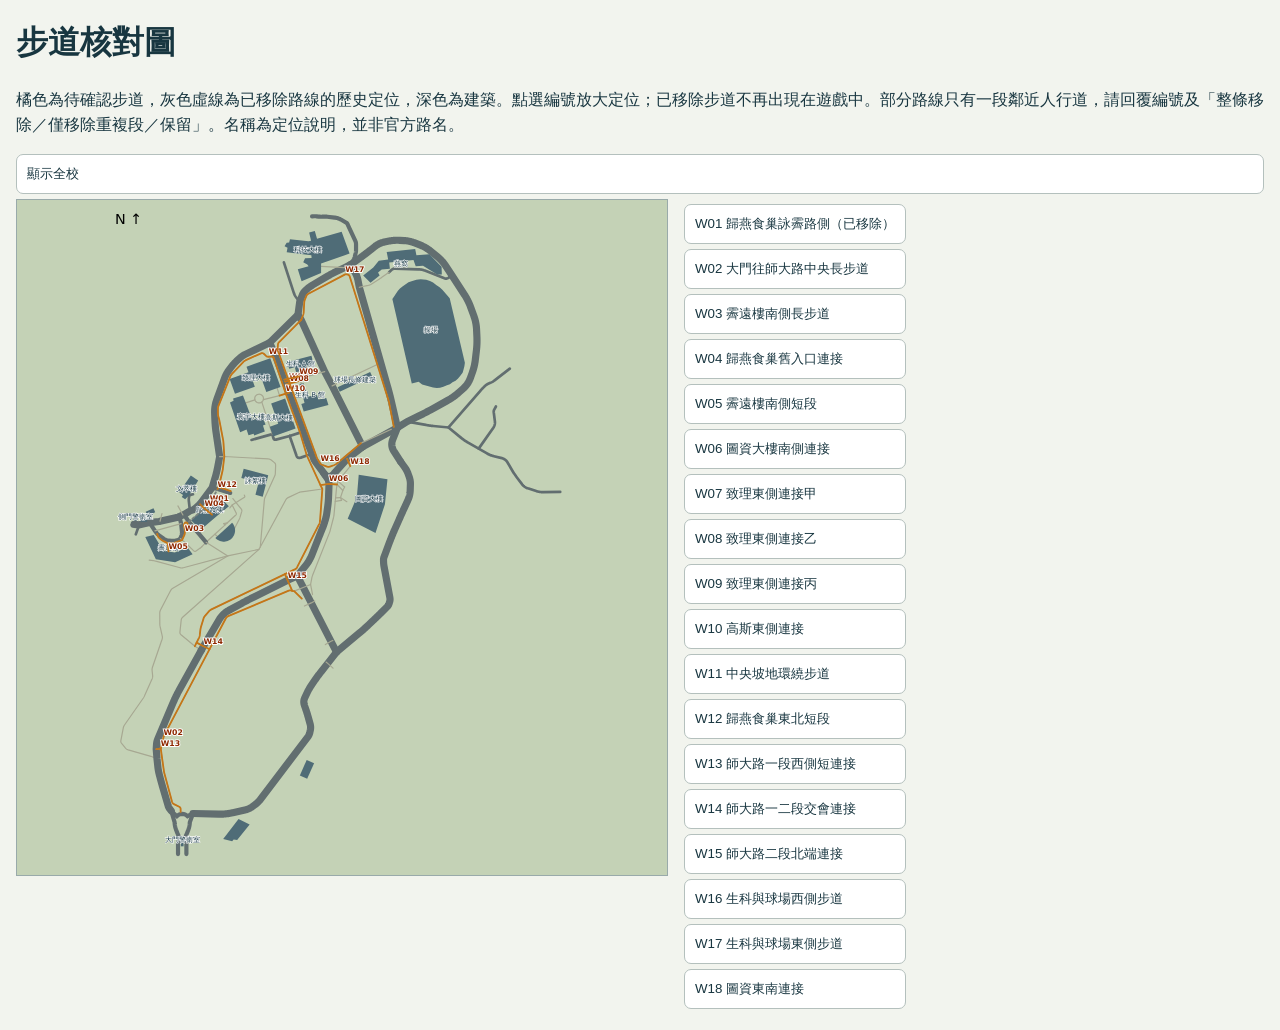
==== commit 8bb9a8bb: "Remove the confirmed W01 footpath and retain review decisions" ====
--- a/footpaths.html
+++ b/footpaths.html
@@ -1 +1 @@
-<!doctype html><html lang="zh-Hant"><meta charset="utf-8"><meta name="viewport" content="width=device-width,initial-scale=1"><title>步道保留與移除核對</title><style>body{font:16px system-ui;margin:16px;background:#f2f4ee;color:#183640}main{display:flex;gap:16px;flex-wrap:wrap}svg{background:#c4d2b6;width:min(100%,650px);height:75vh;border:1px solid #9aa;touch-action:auto}aside{max-width:430px}button{display:block;padding:10px;text-align:left;width:100%;margin:5px 0;border:1px solid #b4c0bd;border-radius:7px;background:white;color:#183640}.active{background:#ffe39a}p{line-height:1.6}</style><h1>步道核對圖</h1><p>橘色為待確認步道，灰色為馬路，深色為建築。點選編號放大定位；目前全部保留。部分路線只有一段鄰近人行道，請回覆編號及「整條移除／僅移除重複段／保留」。名稱為定位說明，並非官方路名。</p><button id="reset">顯示全校</button><main><svg viewBox="-400 -550 800 1130" aria-label="步道核對地圖"></svg><aside></aside></main><script>const d={"roads":[{"osm":218881793,"name":"清心路","width":12,"line":[[92.8,-169],[82.40585621791845,-213.90904870731418],[82.17937235652322,-214.88303811038782],[81.9508968086572,-215.8565144374942],[81.72042957432046,-216.82947768863352],[81.48797065351296,-217.80192786380573],[81.2535200462347,-218.77386496301074],[81.0170777524857,-219.74528898624868],[80.77864377226594,-220.71619993351942],[80.53821810557544,-221.68659780482307],[80.29580075241418,-222.65648260015956],[80.05139171278215,-223.62585431952888],[79.8049909866794,-224.59471296293117],[79.55659857410588,-225.56305853036625],[79.30621447506161,-226.53089102183418],[79.0538386895466,-227.49821043733505],[78.79947121756082,-228.4650167768687],[78.54311205910429,-229.43131004043528],[78.28476121417702,-230.3970902280347],[78.024418682779,-231.36235733966697],[77.76208446491023,-232.3271113753321],[77.4977585605707,-233.29135233503013],[77.23144096976041,-234.255080218761],[76.96313169247938,-235.21829502652474],[76.6928307287276,-236.18099675832138],[76.42053807850506,-237.14318541415082],[57.77946192149494,-302.75681458584916],[57.50616426017145,-303.71874409680385],[57.23284826311678,-304.68066839397574],[56.95951393033098,-305.64258747736517],[56.68616126181401,-306.60450134697203],[56.412790257565845,-307.5664100027962],[56.13940091758654,-308.52831344483786],[55.865993241876076,-309.49021167309684],[55.592567230434454,-310.45210468757324],[55.31912288326166,-311.41399248826707],[55.0456602003577,-312.37587507517827],[54.77217918172259,-313.33775244830696],[54.49867982735631,-314.29962460765296],[54.22516213725887,-315.2614915532164],[53.951626111430265,-316.2233532849972],[53.6780717498705,-317.1852098029954],[53.404499052579574,-318.1470611072111],[53.13090801955748,-319.10890719764416],[52.857298650804225,-320.07074807429456],[52.58367094631981,-321.0325837371624],[52.31002490610423,-321.9944141862476],[52.036360530157495,-322.95623942155026],[51.76267781847959,-323.9180594430703],[51.488976771070526,-324.87987425080775],[51.21525738793029,-325.8416838447626],[29,-403.9],[26.595,-416.185],[26.398820797404795,-417.12568404070436],[26.18028318961917,-418.0577361628174],[25.939387176643127,-418.981156366339],[25.676132758476673,-419.89594465126936],[25.39051993511979,-420.80210101760827],[25.082548706572506,-421.699625465356],[24.7522190728348,-422.58851799451236],[24.39953103390668,-423.4687786050773],[24.024484589788145,-424.340407297051],[23.62707974047919,-425.2034040704333],[23.207316485979817,-426.0577689252243],[22.765194826290035,-426.90350186142393],[22.300714761409825,-427.7406028790323],[21.81387629133921,-428.5690719780493],[14,-441.5]],"sourceLine":[[92.8,-169],[79.7,-225.6],[54.5,-314.3],[29,-403.9],[25.3,-422.8],[14,-441.5]],"curvesPrepared":true,"parkingBands":{"travelWidth":7,"bandWidth":2.5,"reference":"依使用者描述兩側預留停車空間，尺寸為模型近似"}},{"osm":218881794,"name":"莘學路","width":12,"line":[[-9.1,206.8],[-18.4,188.8],[-51.5,124.5],[-64.9,98.6],[-74.8,79.4]],"sourceLine":[[-9.1,206.8],[-18.4,188.8],[-51.5,124.5],[-64.9,98.6],[-74.8,79.4]],"curvesPrepared":true,"parkingBands":{"travelWidth":7,"bandWidth":2.5,"reference":"依使用者描述兩側預留停車空間，尺寸為模型近似"}},{"osm":218881795,"name":"向陽路","width":12,"line":[[-73.7,-357.9],[-68.3,-349.2],[-28.9,-262.7],[-16.5,-238.8],[31.8,-143],[34.4,-136.6]],"sourceLine":[[-73.7,-357.9],[-68.3,-349.2],[-28.9,-262.7],[-16.5,-238.8],[31.8,-143],[34.4,-136.6]],"curvesPrepared":true,"parkingBands":{"travelWidth":7,"bandWidth":2.5,"reference":"依使用者描述兩側預留停車空間，尺寸為模型近似"}},{"osm":218881797,"name":"","width":4.5,"line":[[109.2,-179.1],[140.3021519751283,-173.42990258898465],[141.2560956276395,-173.2591403516534],[142.21089642367403,-173.09451597473168],[143.1665543632319,-172.9360294582196],[144.1230694463132,-172.78368080211712],[145.08044167291786,-172.6374700064243],[146.03867104304587,-172.49739707114105],[146.99775755669722,-172.3634619962674],[147.95770121387199,-172.2356647818034],[148.9185020145701,-172.11400542774896],[149.88015995879158,-171.99848393410417],[150.8426750465364,-171.88910030086896],[151.80604727780465,-171.7858545280434],[152.7702766525962,-171.68874661562742],[178.3,-169.2],[231.59963557957212,-230.63333221200233],[232.2026897406099,-231.3222387248143],[232.81167001350934,-232.00562436925134],[233.42657639827036,-232.6834891453134],[234.04740889489304,-233.3558330530006],[234.67416750337733,-234.02265609231284],[235.30685222372324,-234.68395826325013],[235.94546305593082,-235.33973956581252],[236.59,-235.99],[238.81,-238.21],[239.46933001461682,-238.84027514538528],[240.15232005846724,-239.436100581541],[240.8589701315513,-239.99747630846724],[241.58928023386898,-240.52440232616402],[242.3432503654203,-241.0168786346312],[243.12088052620518,-241.474905233869],[243.92217071622372,-241.89848212387722],[244.7471209354759,-242.28760930465597],[248.42,-243.92],[249.25379544717376,-244.30374983007948],[250.07518178869515,-244.7083326536513],[250.88415902456407,-245.13374847071543],[251.68072715478053,-245.57999728127183],[252.4648861793446,-246.04707908532058],[253.2366360982562,-246.5349938828616],[253.99597691151536,-247.04374167389497],[254.74290861912212,-247.57332245842065],[255.47743122107642,-248.12373623643865],[280.9,-267.7]],"sourceLine":[[109.2,-179.1],[146.5,-172.3],[178.3,-169.2],[234,-233.4],[241.4,-240.8],[252.2,-245.6],[280.9,-267.7]],"curvesPrepared":true},{"osm":218881798,"name":"清心路","width":12,"line":[[-249.4,477],[-206.49610012326045,478.0940885214469],[-205.49693329389584,478.11444666496465],[-204.49878282634532,478.12453584909207],[-203.501648720609,478.1243560738296],[-202.50553097668686,478.11390733917705],[-201.5104295945788,478.0931896451341],[-200.51634457428494,478.06220299170116],[-199.5232759158052,478.02094737887813],[-198.53122361913964,477.96942280666497],[-197.54018768428816,477.9076292750617],[-196.55016811125085,477.83556678406813],[-195.5611649000278,477.7532353336847],[-194.5731780506188,477.660634923911],[-193.58620756302395,477.5577655547472],[-192.60025343724328,477.44462722619323],[-191.61531567327674,477.3212199382492],[-190.63139427112438,477.18754369091505],[-189.64848923078614,477.0435984841907],[-188.66660055226205,476.8893843180762],[-187.68572823555212,476.7249011925717],[-186.70587228065634,476.55014910767704],[-185.7270326875747,476.3651280633922],[-184.7492094563072,476.1698380597173],[-183.7724025868539,475.96427909665226],[-182.7966120792147,475.74845117419704],[-162.54028517069125,471.1591271089847],[-161.62560302983073,470.9386606194817],[-160.72163808458953,470.6941546106827],[-159.82839033496754,470.42560908258747],[-158.94585978096492,470.1330240351963],[-158.07404642258155,469.8163994685089],[-157.21295025981752,469.4757353825256],[-156.36257129267278,469.1110317772462],[-155.52290952114737,468.7222886526706],[-154.69396494524122,468.3095060087991],[-153.87573756495436,467.8726838456314],[-153.06822738028683,467.4118221631677],[-152.27143439123859,466.92692096140786],[-151.48535859780964,466.41798024035194],[-150.70999999999998,465.885],[-146.09,462.615],[-145.32712651719345,462.0626309181154],[-144.57850606877375,461.4955236724616],[-143.84413865474082,460.9136782630385],[-143.12402427509485,460.3170946898462],[-142.41816292983566,459.7057729528846],[-141.7265546189634,459.07971305215386],[-141.04919934247798,458.43891498765396],[-140.3860971003794,457.78337875938473],[-139.73724789266768,457.1131043673463],[-139.10265171934282,456.4280918115386],[-138.4823085804048,455.72834109196174],[-137.87621847585365,455.0138522086156],[-137.28438140568935,454.28462516150023],[-136.70679736991192,453.5406599506157],[-57.447435771364646,349.1502812598461],[-56.89732297480537,348.3915278204754],[-56.385958893673376,347.61538000630156],[-55.913343527968664,346.82183781732454],[-55.47947687769127,346.0109012535446],[-55.08435894284116,345.18257031496154],[-54.72798972341835,344.33684500157534],[-54.41036921942282,343.4737253133861],[-54.13149743085459,342.59321125039384],[-53.891374357713644,341.6953028125984],[-53.69,340.78],[-52.910000000000004,336.82],[-52.7497124383672,335.8968328709479],[-52.63284975346878,334.97533148379154],[-52.55941194530474,334.0554958385307],[-52.52939901387509,333.1373259351657],[-52.54281095917983,332.22082177369646],[-52.599647781218955,331.3059833541229],[-52.69990947999247,330.39281067644504],[-52.84359605550037,329.4813037406629],[-53.03070750774265,328.57146254677644],[-53.261243836719316,327.66328709478574],[-56.85288842981563,314.7440878867826],[-57.1189446155043,313.7956165962565],[-57.38936700966047,312.848513549473],[-57.66415561228414,311.9027787464321],[-57.94331042337532,310.958412187134],[-58.22683144293401,310.0154138715785],[-58.51471867096021,309.07378379976575],[-58.80697210745391,308.1335219716957],[-59.10359175241511,307.19462838736825],[-59.404577605843826,306.2571030467835],[-59.709929667740056,305.32094594994146],[-60.01964793810378,304.38615709684206],[-60.33373241693501,303.45273648748537],[-60.65218310423375,302.52068412187134],[-60.975,301.59000000000003],[-62.925000000000004,296.01],[-63.2235058191512,295.08133497203517],[-63.469023276604794,294.15533988814076],[-63.661552372360774,293.23201474831654],[-63.80109310641915,292.3113595525628],[-63.887645478779916,291.3933743008793],[-63.92120948944307,290.47805899326625],[-63.90178513840864,289.56541362972354],[-63.82937242567658,288.65543821025113],[-63.703971351246935,287.7481327348491],[-63.52558191511966,286.8434972035175],[-63.29420411729479,285.9415316162561],[-63.009837957772305,285.0422359730651],[-62.67248343655223,284.14561027394444],[-62.282140553634534,283.25165451889416],[-58.765,275.72],[-58.35334548914377,274.8493447423664],[-57.93367607422213,273.98326132240646],[-57.5059917552351,273.1217497401204],[-57.070292532182656,272.26480999550813],[-56.62657840506482,271.41244208856966],[-56.17484937388157,270.564646019305],[-55.71510543863293,269.7214217877142],[-55.24734659931889,268.88276939379716],[-54.77157285593944,268.0486888375539],[-54.287784208494585,267.2191801189846],[-53.79598065698434,266.39424323808896],[-53.296162201408684,265.5738781948671],[-52.78832884176762,264.7580849893192],[-52.27248057806116,263.946863621445],[-51.7486174102893,263.1402140912446],[-51.21673933845204,262.33813639871806],[-50.67684636254937,261.5406305438653],[-45.875,254.52],[-45.30957903492277,253.69668240860187],[-44.74109391746887,252.87561852329648],[-44.16954464763832,252.05680834408378],[-43.59493122543107,251.2402518709637],[-43.01725365084715,250.42594910393635],[-42.43651192388657,249.6139000430017],[-41.852706044549315,248.80410468815973],[-41.265836012835386,247.99656303941038],[-40.675901828744784,247.19127509675377],[-40.08290349227751,246.3882408601898],[-39.48684100343356,245.58746032971857],[-38.88771436221295,244.78893350534],[-38.28552356861566,243.99266038705412],[-37.68026862264169,243.19864097486092],[-37.07194952429106,242.40687526876042],[-36.46056627356376,241.6173632687526],[-35.846118870459776,240.83010497483744],[-35.22860731497913,240.045100387015],[-23.9,225.7],[-9.1,206.8],[28.94925764093638,175.05083730614678],[29.695970649375397,174.42585016430544],[30.440730177727968,173.7986672732857],[31.183536225994082,173.16928863308743],[31.924388794173726,172.5377142437107],[32.663287882266914,171.90394410515546],[33.40023349027366,171.26797821742184],[34.13522561819395,170.6298165805097],[34.86826426602777,169.98945919441906],[35.59934943377514,169.34690605914997],[36.328481121436056,168.70215717470242],[37.05565932901051,168.05521254107634],[37.78088405649852,167.40607215827185],[38.50415530390006,166.75473602628887],[39.22547307121515,166.10120414512744],[39.944837358443785,165.44547651478752],[40.66224816558596,164.7875531352691],[41.37770549264168,164.12743400657223],[42.09120933961095,163.46511912869687],[42.80275970649375,162.80060850164307],[43.51235659329011,162.13390212541077],[44.22,161.465],[50.95941830757601,155.075268491402],[51.66320002258735,154.40745481349032],[52.36642882913657,153.73906747803565],[53.06910472722367,153.07010648503794],[53.77122771684866,152.40057183449733],[54.47279779801151,151.73046352641364],[55.17381497071224,151.05978156078697],[55.87427923495086,150.38852593761735],[56.57419059072737,149.71669665690473],[57.27354903804175,149.04429371864913],[57.972354576894006,148.3713171228505],[58.67060720728415,147.6977668695089],[59.36830692921216,147.02364295862432],[60.06545374267806,146.34894539019675],[60.76204764768185,145.67367416422618],[61.45808864422351,144.99782928071266],[62.15357673230305,144.3214107396561],[62.848511911920454,143.64441854105655],[63.54289418307577,142.96685268491404],[64.23672354576895,142.28871317122852],[64.93,141.61],[75.23777707253322,131.510460848124],[75.85470432115825,130.86847783684493],[76.42437460329992,130.19775922706975],[76.94678791895828,129.49830501879845],[77.4219442681333,128.77011521203102],[77.84984365082498,128.01318980676746],[78.23048606703333,127.22752880300776],[78.56387151675833,126.41313220075195],[78.85,125.57000000000001],[79.75,122.63],[79.98579822279582,121.77099876658306],[80.1681928911833,120.90899506633224],[80.29718400516242,120.04398889924752],[80.37277156473318,119.17598026532893],[80.3949555698956,118.30496916457646],[80.36373602064967,117.43095559699012],[80.27911291699537,116.55393956256987],[80.14108625893273,115.67392106131574],[70.31749635072146,63.104439930887786],[70.15152793114231,62.15918035738696],[70.00647772995994,61.21165302596315],[69.88234574717434,60.26185793661641],[69.77913198278557,59.309795089346736],[69.69683643679359,58.355464484154105],[69.6354591091984,57.39886612103852],[69.595,56.44],[69.50500000000001,53.56],[69.5011396713306,52.60430024092176],[69.5495586853224,51.657200963686996],[69.65025704197538,50.718702168295735],[69.80323474128954,49.78880385474798],[70.00849178326493,48.86750602304373],[70.26602816790148,47.95480867318297],[70.57584389519924,47.050711805165705],[79.50260652555393,23.141969935054867],[79.85352525166176,22.205601770041504],[80.20671585091084,21.270158930843873],[80.56217832330124,20.33564141746199],[80.91991266883294,19.402049229895855],[81.27991888750589,18.469382368145453],[81.64219697932015,17.537640832210798],[82.00674694427569,16.606824622091885],[82.37356878237254,15.676933737788719],[82.74266249361065,14.747968179301289],[83.11402807799004,13.819927946629601],[83.48766553551077,12.892813039773664],[83.86357486617275,11.966623458733462],[84.24175606997602,11.041359203509005],[84.62220914692058,10.11702027410029],[85.00493409700644,9.193606670507318],[85.38993092023358,8.27111839273009],[85.77719961660199,7.3495554407686],[86.16674018611172,6.4289178146228565],[86.55855262876273,5.509205514292855],[86.95263694455501,4.590418539778594],[87.34899313348859,3.672556891080077],[87.74762119556345,2.7556205681973034],[88.14852113077961,1.8396095711302696],[88.55169293913706,0.9245238998789809],[95.40143255812123,-14.570923652823033],[95.79320802646899,-15.456577451985044],[96.18543985786575,-16.342026124941576],[96.57812805231157,-17.227269671692635],[96.97127260980642,-18.11230809223822],[97.36487353035028,-18.997141386578324],[97.7589308139432,-19.881769554712953],[98.15344446058512,-20.76619259664211],[98.5484144702761,-21.650410512365795],[98.9438408430161,-22.534423301883997],[99.33972357880512,-23.41823096519672],[99.73606267764322,-24.30183350230398],[100.13285813953031,-25.185230913205757],[100.53010996446643,-26.068423197902057],[100.92781815245161,-26.951410356392888],[101.3259827034858,-27.83419238867824],[101.72460361756902,-28.716769294758116],[102.12368089470127,-29.599141074632513],[102.52321453488256,-30.481307728301438],[102.9232045381129,-31.363269255764884],[103.32365090439225,-32.245025657022865],[103.72455363372063,-33.12657693207536],[104.12591272609805,-34.007923080922374],[104.52772818152451,-34.88906410356393],[104.92999999999999,-35.769999999999996],[110.27602535275835,-47.4692728734277],[110.66836829304681,-48.352885371668535],[111.04006941452512,-49.24133906048608],[111.39112871719333,-50.13463393988035],[111.72154620105135,-51.032770009851326],[112.03132186609926,-51.93574727039902],[112.32045571233706,-52.84356572152342],[112.5889477397647,-53.756225363224544],[112.83679794838221,-54.673726195502375],[113.0640063381896,-55.59606821835692],[113.27057290918684,-56.52325143178818],[113.45649766137396,-57.45527583579616],[113.62178059475093,-58.39214143038085],[113.76642170931777,-59.33384821554226],[113.8904210050745,-60.280396191280374],[113.99377848202107,-61.231785357595214],[114.07649414015752,-62.18801571448677],[114.13856797948382,-63.14908726195502],[114.18,-64.115],[114.49239435284917,-73.83827423243054],[114.51026501071173,-74.83018632822484],[114.49999832363757,-75.81769930250944],[114.46159429162672,-76.80081315528433],[114.3950529146792,-77.77952788654954],[114.30037419279498,-78.75384349630507],[114.17755812597403,-79.72375998455087],[114.0266047142164,-80.68927735128698],[113.84751395752207,-81.65039559651339],[113.64028585589105,-82.6071147202301],[113.40492040932332,-83.55943472243713],[113.14141761781892,-84.50735560313444],[112.84977748137781,-85.45087736232207],[112.53,-86.39],[110.5513224582369,-91.94306277849647],[110.22654102950365,-92.82388189410351],[109.88337288429977,-93.69497394200043],[109.52181802262538,-94.55633892218724],[109.1418764444804,-95.407976834664],[108.74354814986486,-96.24988767943061],[108.32683313877874,-97.08207145648714],[107.89173141122205,-97.90452816583357],[107.4382429671948,-98.71725780746989],[106.96636780669698,-99.52026038139611],[106.47610592972859,-100.31353588761223],[105.96745733628963,-101.09708432611826],[105.44042202638009,-101.87090569691419],[104.895,-102.635],[98.2,-111.8]],"sourceLine":[[-249.4,477],[-194.5,478.4],[-156.1,469.7],[-140.7,458.8],[-54.6,345.4],[-52,332.2],[-58.7,308.1],[-65.2,289.5],[-55.3,268.3],[-40.8,247.1],[-23.9,225.7],[-9.1,206.8],[36.8,168.5],[58,148.4],[77.8,129],[80.8,119.2],[69.7,59.8],[69.4,50.2],[83.7,11.9],[100.1,-25.2],[113.9,-55.4],[114.7,-80.3],[108.5,-97.7],[98.2,-111.8]],"curvesPrepared":true,"parkingBands":{"travelWidth":7,"bandWidth":2.5,"reference":"依使用者描述兩側預留停車空間，尺寸為模型近似"}},{"osm":218881799,"name":"環手星月大道","width":12,"line":[[34.4,-136.6],[92.8,-169],[109.2,-179.1],[128.31,-188.33],[129.20423458479675,-188.76323288896828],[130.0973731217956,-189.19858372978615],[130.98941561099664,-189.63605252245355],[131.88036205239985,-190.07563926697057],[132.7702124460052,-190.51734396333717],[133.65896679181265,-190.9611666115533],[134.54662508982233,-191.40710721161906],[135.43318734003412,-191.85516576353442],[136.3186535424481,-192.30534226729935],[137.2030236970642,-192.75763672291382],[138.08629780388245,-193.21204913037786],[138.9684758629029,-193.66857948969152],[139.84955787412542,-194.12722780085477],[140.72954383755018,-194.58799406386757],[141.60843375317705,-195.05087827872995],[142.4862276210061,-195.51588044544192],[143.36292544103725,-195.98300056400348],[144.2385272132706,-196.45223863441464],[145.11303293770607,-196.9235946566753],[145.98644261434373,-197.3970686307856],[146.85875624318354,-197.87266055674547],[147.72997382422548,-198.35037043455495],[148.6000953574696,-198.83019826421398],[176.65549065213804,-214.34524015274164],[177.52614834713577,-214.83218569740447],[178.3912502411964,-215.32697714056536],[179.25079633431986,-215.8296144822243],[180.1047866265063,-216.34009772238133],[180.95322111775565,-216.8584268610365],[181.7960998080678,-217.3846018981896],[182.63342269744297,-217.91862283384097],[183.465189785881,-218.4604896679903],[184.29140107338196,-219.01020240063775],[185.1120565599458,-219.56776103178328],[185.92715624557252,-220.13316556142684],[186.7367001302622,-220.70641598956848],[187.54068821401475,-221.28751231620822],[188.33912049683022,-221.87645454134608],[189.13199697870857,-222.47324266498197],[189.9193176596498,-223.07787668711595],[190.70108253965398,-223.69035660774801],[191.47729161872107,-224.31068242687815],[192.24794489685104,-224.93885414450637],[193.01304237404395,-225.57487176063267],[193.77258405029968,-226.21873527525702],[194.5265699256184,-226.8704446883795],[195.27499999999998,-227.53],[202.92096670573977,-234.3333499667399],[203.6323116929642,-234.97971906219678],[204.32651477737474,-235.63766982104406],[205.00357595897145,-236.3072022432816],[205.66349523775435,-236.98831632890943],[206.30627261372345,-237.68101207792768],[206.9319080868786,-238.3852894903361],[207.54040165722,-239.10114856613498],[208.1317533247475,-239.82858930532416],[208.70596308946125,-240.56761170790364],[209.26303095136112,-241.31821577387342],[209.80295691044714,-242.08040150323356],[210.3257409667193,-242.854168895984],[210.83138312017763,-243.63951795212475],[211.31988337082214,-244.43644867165582],[211.79124171865283,-245.2449610545772],[212.24545816366964,-246.0650551008889],[212.68253270587263,-246.89673081059098],[213.1024653452618,-247.73998818368338],[213.5052560818371,-248.594827220166],[213.8909049155986,-249.46124792003906],[214.25941184654624,-250.33925028330236],[214.61077687468003,-251.22883430995603],[214.945,-252.13],[218.155,-261.07],[218.47602363348906,-261.9780451085149],[218.78779018613008,-262.8882673905813],[219.09029965792303,-263.80066684619914],[219.38355204886798,-264.71524347536854],[219.66754735896498,-265.6319972780895],[219.94228558821385,-266.55092825436185],[220.20776673661476,-267.47203640418576],[220.46399080416768,-268.3953217275612],[220.71095779087256,-269.32078422448814],[220.9486676967294,-270.24842389496655],[221.17712052173817,-271.17824073899646],[221.39631626589897,-272.1102347565779],[221.6062549292118,-273.0444059477108],[221.80693651167653,-273.9807543123952],[221.99836101329328,-274.91927985063126],[222.18052843406196,-275.8599825624186],[222.35343877398267,-276.8028624477576],[222.51709203305535,-277.74791950664803],[222.67148821128,-278.69515373909],[222.81662730865662,-279.6445651450835],[222.95250932518525,-280.59615372462844],[223.07913426086583,-281.5499194777249],[223.1965021156984,-282.5058624043729],[224.99609492885148,-297.7824058404725],[225.10965036374748,-298.7756577716614],[225.21633248991063,-299.76914787197325],[225.31614130734107,-300.7628761414083],[225.4090768160387,-301.7568425799663],[225.4951390160035,-302.7510471876475],[225.57432790723558,-303.74548996445174],[225.6466434897348,-304.74017091037905],[225.7120857635013,-305.7350900254295],[225.770654728535,-306.73024730960293],[225.82235038483586,-307.72564276289944],[225.86717273240401,-308.7212763853192],[225.9051217712393,-309.7171481768619],[225.93619750134184,-310.7132581375277],[225.9603999227116,-311.70960626731664],[225.97772903534855,-312.7061925662286],[225.9881848392527,-313.70301703426367],[225.99176733442408,-314.7000796714218],[225.9884765208627,-315.69738047770306],[225.9783123985685,-316.69491945310733],[225.96127496754153,-317.6926965976347],[225.93736422778173,-318.69071191128523],[225.9065801792892,-319.68896539405876],[225.86892282206384,-320.6874570459554],[225.82439215610572,-321.6861868669751],[225.27560784389428,-333.1138131330249],[225.22149451309988,-334.1114223578924],[225.1550891613655,-335.1065522213325],[225.0763917886914,-336.0992027233452],[224.98540239507744,-337.08937386393046],[224.88212098052358,-338.07706564308813],[224.76654754502994,-339.0622780608185],[224.63868208859643,-340.0450111171215],[224.49852461122313,-341.025264811997],[224.3460751129099,-342.003039145445],[224.18133359365683,-342.97833411746547],[224.00430005346396,-343.95114972805874],[223.81497449233123,-344.9214859772244],[223.61335691025866,-345.88934286496266],[223.39944730724625,-346.85472039127353],[223.173245683294,-347.81761855615684],[222.93475203840194,-348.77803735961277],[222.68396637256996,-349.7359768016413],[222.42088868579816,-350.6914368822424],[222.14551897808656,-351.64441760141597],[221.85785724943509,-352.5949189591622],[221.55790349984375,-353.54294095548096],[221.2456577293126,-354.48848359037225],[220.92111993784158,-355.43154686383616],[220.58429012543073,-356.37213077587256],[215.41570987456927,-370.52786922412747],[215.0685152545744,-371.46510472325235],[214.7128830403512,-372.3981227579812],[214.34881323189975,-373.3269233283142],[213.9763058292201,-374.2515064342514],[213.5953608323121,-375.17187207579263],[213.2059782411759,-376.0880202529381],[212.8081580558114,-376.9999509656877],[212.40190027621867,-377.9076642140414],[211.98720490239762,-378.8111599979992],[211.5640719343483,-379.71043831756106],[211.1325013720708,-380.60549917272726],[210.69249321556498,-381.4963425634975],[210.24404746483089,-382.38296848987176],[209.78716411986852,-383.2653769518503],[209.32184318067792,-384.14356794943296],[208.84808464725907,-385.01754148261966],[208.36588851961193,-385.88729755141054],[207.87525479773652,-386.75283615580554],[207.37618348163284,-387.6141572958047],[206.86867457130091,-388.47126097140796],[206.35272806674072,-389.3241471826154],[205.82834396795224,-390.17281592942686],[205.29552227493554,-391.0172672118426],[204.75426298769054,-391.85750102986236],[183.9,-423.9],[173.695,-439.565],[173.16653741643552,-440.3637565430687],[172.6278163324088,-441.1533595056084],[172.07883674791984,-441.9338088876189],[171.51959866296858,-442.7051046891002],[170.95010207755504,-443.46724691005227],[170.37034699167927,-444.22023555047537],[169.78033340534125,-444.9640706103693],[169.18006131854096,-445.698752089734],[168.56953073127838,-446.42427998856954],[167.94874164355355,-447.14065430687606],[167.31769405536647,-447.84787504465334],[166.67638796671713,-448.54594220190154],[166.02482337760551,-449.2348557786205],[165.36300028803169,-449.9146157748104],[164.69091869799553,-450.5852221904711],[164.00857860749716,-451.24667502560266],[163.31598001653649,-451.89897428020515],[162.6131229251136,-452.5421199542784],[161.90000733322842,-453.1761120478226],[161.17663324088096,-453.8009505608376],[160.44300064807126,-454.4166354933234],[149.01278640477767,-463.87177595193026],[148.24592871181645,-464.49673555730635],[147.4716006624144,-465.10909550713563],[146.68980225657137,-465.7088558014183],[145.9005334942874,-466.29601644015383],[145.10379437556253,-466.8705774233427],[144.29958490039675,-467.4325387509848],[143.4879050687901,-467.98190042308016],[142.66875488074245,-468.5186624396286],[141.84213433625393,-469.0428248006302],[141.00804343532448,-469.55438750608516],[140.1664821779541,-470.05335055599323],[139.31745056414286,-470.53971395035455],[138.46094859389063,-471.013477689169],[137.59697626719753,-471.4746417724367],[136.7255335840635,-471.92320620015755],[135.84662054448853,-472.35917097233164],[134.96023714847266,-472.7825360889589],[134.06638339601588,-473.1933015500394],[133.16505928711817,-473.59146735557306],[132.25626482177955,-473.97703350556],[131.34,-474.35],[121.80249521710053,-478.1511794424599],[120.91628379595728,-478.4958646519585],[120.02659589402232,-478.82490542623526],[119.13343151129564,-479.13830176529],[118.23679064777734,-479.4360536691232],[117.33667330346734,-479.7181611377345],[116.43307947836563,-479.9846241711239],[115.52600917247223,-480.23544276929147],[114.61546238578717,-480.4706169322373],[113.7014391183104,-480.6901466599613],[112.78393937004195,-480.89403195246325],[111.86296314098183,-481.0822728097436],[110.93851043113,-481.254869231802],[110.01058124048649,-481.41182121863864],[109.07917556905127,-481.55312877025335],[108.14429341682441,-481.6787918866464],[107.20593478380583,-481.78881056781756],[106.26409966999557,-481.88318481376683],[105.31878807539363,-481.96191462449434],[104.37,-482.025],[96.63,-482.475],[95.67992174312482,-482.5238763628228],[94.73073960407821,-482.5599791355016],[93.78245358286014,-482.5833083180365],[92.83506367947071,-482.59386391042744],[91.88856989390982,-482.59164591267455],[90.9429722261775,-482.57665432477756],[89.99827067627376,-482.5488891467367],[89.0544652441986,-482.508350378552],[88.11155592995203,-482.45503802022324],[87.169542733534,-482.38895207175057],[86.22842565494456,-482.31009253313397],[85.2882046941837,-482.21845940437345],[84.34887985125141,-482.1140526854689],[83.4104511261477,-481.99687237642047],[82.47291851887258,-481.8669184772282],[81.536282029426,-481.7241909878919],[80.60054165780802,-481.5686899084117],[79.6656974040186,-481.40041523878756],[78.73174926805777,-481.21936697901947],[71.09,-479.685],[70.15923171877115,-479.4863482424929],[69.23850582245296,-479.2661824436555],[68.32782231104551,-479.0245026034879],[67.42718118454874,-478.76130872199036],[66.5365824429627,-478.4766007991626],[65.65602608628731,-478.17037883500456],[64.78551211452263,-477.8426428295164],[63.92504052766868,-477.49339278269815],[63.07461132572541,-477.1226286945498],[62.23422450869283,-476.7303505650712],[61.40388007657096,-476.3165583942625],[60.58357802935977,-475.8812521821236],[59.7733183670593,-475.4244319286545],[58.97310108966952,-474.9460976338553],[58.18292619719044,-474.446249297726],[57.40279368962206,-473.92488692026643],[56.63270356696438,-473.38201050147677],[55.872655829217386,-472.817620041357],[55.122650476381104,-472.23171553990704],[47.835,-466.395],[47.060698113699004,-465.77655813127086],[46.28479245479603,-465.16023252508376],[45.50728302329105,-464.5460231814384],[44.7281698191841,-463.9339301003351],[43.94745284247514,-463.32395328177336],[43.165132093164196,-462.71609272575364],[42.381207571251274,-462.11034843227577],[41.59567927673636,-461.5067204013398],[40.808547209619455,-460.90520863294574],[40.01981136990056,-460.30581312709353],[39.229471757579674,-459.7085338837831],[38.43752837265681,-459.11337090301464],[37.643981215131944,-458.52032418478797],[36.84883028500509,-457.92939372910325],[36.05207558227626,-457.3405795359604],[35.25371710694543,-456.7538816053594],[34.453754859012605,-456.16929993730014],[33.65218883847781,-455.586834531783],[32.84901904534102,-455.0064853888075],[32.04424547960223,-454.428252508374],[14,-441.5]],"sourceLine":[[34.4,-136.6],[92.8,-169],[109.2,-179.1],[138.6,-193.3],[186.7,-219.9],[211.2,-241.7],[221.9,-271.5],[226.4,-309.7],[224.7,-345.1],[211.3,-381.8],[183.9,-423.9],[168.2,-448],[141,-470.5],[113.4,-481.5],[87.6,-483],[62.2,-477.9],[40.1,-460.2],[14,-441.5]],"curvesPrepared":true,"parkingBands":{"travelWidth":7,"bandWidth":2.5,"reference":"依使用者描述兩側預留停車空間，尺寸為模型近似"}},{"osm":218881800,"name":"師大路四段","width":12,"line":[[-121.2,-311],[-115.805,-299.69],[-115.39295749242909,-298.81875493993823],[-114.98682996971631,-297.9450197597531],[-114.58661743186167,-297.0687944594444],[-114.19231987886518,-296.19007903901223],[-113.80393731072682,-295.3088734984566],[-113.42146972744662,-294.4251778377775],[-113.04491712902458,-293.53899205697496],[-112.67427951546068,-292.6503161560489],[-112.30955688675493,-291.7591501349994],[-111.9507492429073,-290.86549399382636],[-111.59785658391785,-289.96934773252997],[-111.25087890978654,-289.07071135111005],[-110.90981622051335,-288.1695848495666],[-110.57466851609833,-287.26596822789975],[-96.6,-249.2],[-95.3,-245.8],[-93.6,-241.3],[-88.5,-227.3],[-64.8,-162.4],[-50.4,-125.1],[-47.93,-118.34],[-47.58242586739388,-117.43807932893452],[-47.20470346957549,-116.55231731573807],[-46.796832806544856,-115.68271396041067],[-46.35881387830196,-114.8292692629523],[-45.890646684846814,-113.99198322336295],[-45.39233122617941,-113.17085584164266],[-44.863867502299755,-112.3658871177914],[-44.30525551320784,-111.57707705180917],[-34.22206839308918,-97.85484495600858],[-33.76274537111266,-97.22619339400482],[-33.30684469827229,-96.59508366400213],[-32.85436637456807,-95.96151576600053],[-32.4053104,-95.32548969999999],[-30.743744,-92.958542],[-22.7,-81.5]],"sourceLine":[[-121.2,-311],[-112.9,-293.6],[-96.6,-249.2],[-95.3,-245.8],[-93.6,-241.3],[-88.5,-227.3],[-64.8,-162.4],[-50.4,-125.1],[-46.6,-114.7],[-33.3,-96.6],[-30.743744,-92.958542],[-22.7,-81.5]],"curvesPrepared":true,"levelCrossfall":true,"parkingBands":{"travelWidth":7,"bandWidth":2.5,"reference":"依使用者描述兩側預留停車空間，尺寸為模型近似"}},{"osm":218881805,"name":"","width":7,"line":[[-260.5,545],[-260.5,526],[-263.3648787455531,518.8181779003958],[-262.5919411771071,517.1050130511835],[-261.80816400729435,515.3661307458058],[-261.0224591485055,513.6060244156422],[-260.24372967869255,511.8288779815858],[-259.48088390819197,510.0385673571426],[-258.7428588999745,508.2386474556352],[-258.0386565744652,506.43232616072163],[-257.3773976120959,504.6224271456327],[-256.76840093071456,502.81134511947255],[-256.2212995635885,501.00100094758164],[-255.7462068122008,499.192811655338],[-255.35394794868333,497.38770383112376],[-255.05636836974344,495.5862210164912],[-254.86671028898925,493.7888073693127],[-254.80244924707014,491.8653952842287],[-249.4,477]],"entrance":true,"sourceLine":[[-260.5,545],[-260.5,526],[-263.3648787455531,518.8181779003958],[-262.5919411771071,517.1050130511835],[-261.80816400729435,515.3661307458058],[-261.0224591485055,513.6060244156422],[-260.24372967869255,511.8288779815858],[-259.48088390819197,510.0385673571426],[-258.7428588999745,508.2386474556352],[-258.0386565744652,506.43232616072163],[-257.3773976120959,504.6224271456327],[-256.76840093071456,502.81134511947255],[-256.2212995635885,501.00100094758164],[-255.7462068122008,499.192811655338],[-255.35394794868333,497.38770383112376],[-255.05636836974344,495.5862210164912],[-254.86671028898925,493.7888073693127],[-254.80244924707014,491.8653952842287],[-249.4,477]],"curvesPrepared":true},{"osm":293423728,"name":"師大路三段","width":12,"line":[[-22.7,-81.5],[-21.7,-74.9],[-22.491607916389302,-53.238728833347245],[-22.530818777147616,-52.24619232296503],[-22.575888516220044,-51.25416604672363],[-22.626817133606586,-50.26265000462305],[-22.68360462930724,-49.27164419666327],[-22.746251003322005,-48.2811486228443],[-22.814756255650884,-47.29116328316614],[-22.88912038629388,-46.30168817762881],[-22.96934339525098,-45.31272330623228],[-23.0554252825222,-44.32426866897655],[-23.14736604810753,-43.33632426586164],[-23.24516569200697,-42.348890096887544],[-23.348824214220528,-41.36196616205426],[-23.4583416147482,-40.37555246136179],[-23.573717893589983,-39.38964899481012],[-23.694953050745877,-38.40425576239927],[-23.822047086215882,-37.419372764129236],[-23.955000000000002,-36.435],[-25.356253680142903,-26.28652637714687],[-25.498060892680083,-25.308575518303197],[-25.653029323070864,-24.333459806189225],[-25.821158971315256,-23.361179240804958],[-26.002449837413245,-22.391733822150385],[-26.19690192136483,-21.42512355022551],[-26.404515223170023,-20.461348425030344],[-26.625289742828812,-19.500408446564876],[-26.85922548034121,-18.542303614829102],[-27.106322435707206,-17.587033929823036],[-27.366580608926803,-16.634599391546665],[-27.64,-15.684999999999999],[-28.96,-11.215],[-29.244150255796566,-10.268267970466297],[-29.53660102318626,-9.32443551822883],[-29.837352302169094,-8.383502643287597],[-30.146404092745055,-7.4454693456426],[-30.463756394914146,-6.510335625293835],[-30.789409208676375,-5.578101482241306],[-31.12336253403173,-4.648766916485009],[-31.465616370980218,-3.7223319280249463],[-31.816170719521843,-2.798796516861118],[-32.17502557965659,-1.8781606829935251],[-32.54218095138448,-0.9604244264221649],[-34.53,3.945000000000001],[-34.891297366223675,4.837647524821883],[-35.25185613156139,5.730590099287533],[-35.611676296013115,6.623827723396947],[-35.970757859578875,7.51736039715013],[-36.32910082225865,8.411188120547074],[-36.686705184052464,9.305310893587787],[-37.043570944960294,10.199728716272267],[-37.39969810498216,11.09444158860051],[-37.75508666411804,11.98944951057252],[-38.109736622367954,12.884752482188297],[-38.46364797973188,13.780350503447838],[-38.81682073620985,14.676243574351147],[-50.11461602200403,43.3700759195216],[-50.484213902929966,44.291128062473454],[-50.86511467996934,45.20560204255015],[-51.25731835312214,46.113497859751675],[-51.66082492238838,47.01481551407806],[-52.07563438776806,47.9095550055293],[-52.501746749261166,48.79771633410537],[-52.93916200686773,49.67929949980629],[-53.38788016058772,50.554304502632064],[-53.847901210421156,51.42273134258268],[-54.31922515636802,52.28458001965814],[-54.80185199842831,53.13985053385843],[-55.29578173660205,53.98854288518358],[-55.80101437088922,54.830657073633574],[-56.31754990128984,55.666193099208414],[-56.84538832780389,56.495150961908095],[-57.38452965043137,57.31753066173262],[-57.93497386917229,58.133332198682],[-58.49672098402665,58.94255557275622],[-59.06977099499444,59.74520078395528],[-59.65412390207568,60.5412678322792],[-60.24977970527035,61.33075671772795],[-60.85673840457845,62.113667440301555],[-61.474999999999994,62.89],[-74.8,79.4]],"sourceLine":[[-22.7,-81.5],[-21.7,-74.9],[-22.8,-44.8],[-26.1,-20.9],[-30.5,-6],[-36.7,9.3],[-54.3,54],[-74.8,79.4]],"curvesPrepared":true,"parkingBands":{"travelWidth":7,"bandWidth":2.5,"reference":"依使用者描述兩側預留停車空間，尺寸為模型近似"}},{"osm":293423729,"name":"詠霽路","width":12,"line":[[-121.2,-311],[-161.11938053617033,-291.99490361430156],[-161.98201689088154,-291.5725444429437],[-162.8326061082068,-291.132582247242],[-163.67114818814596,-290.67501702719636],[-164.49764313069917,-290.19984878280695],[-165.31209093586628,-289.7070775140736],[-166.11449160364742,-289.1967032209964],[-166.90484513404257,-288.6687259035754],[-167.68315152705168,-288.1231455618105],[-168.44941078267476,-287.55996219570176],[-169.20362290091185,-286.97917580524916],[-169.94578788176293,-286.38078639045267],[-170.67590572522795,-285.7647939513123],[-171.39397643130698,-285.13119848782804],[-172.1,-284.48],[-176.29999999999998,-280.52],[-176.99569477554164,-279.8561426387662],[-177.68277910216662,-279.18457055506485],[-178.36125297987488,-278.5052837488959],[-179.0311164086665,-277.8182822202595],[-179.69236938854135,-277.1235659691554],[-180.3450119194996,-276.42113499558377],[-180.98904400154112,-275.7109892995446],[-181.62446563466597,-274.99312888103793],[-182.25127681887415,-274.2675537400636],[-182.8694775541656,-273.53426387662176],[-183.47906784054038,-272.79325929071234],[-184.0800476779985,-272.0445399823353],[-184.67241706653988,-271.28810595149076],[-185.2561760061646,-270.52395719817866],[-189.39000000000001,-265.04499999999996],[-189.96954824475083,-264.2610712277794],[-190.53219297900318,-263.4679515777843],[-191.07793420275718,-262.6656410500146],[-191.60677191601272,-261.85413964447037],[-192.1187061187698,-261.03344736115156],[-192.61373681102853,-260.20356420005817],[-193.0918639927888,-259.36449016119036],[-193.55308766405068,-258.5162252445479],[-193.9974078248141,-257.658769450131],[-194.42482447507916,-256.7921227779395],[-194.8353376148458,-255.91628522797345],[-195.228947244114,-255.03125680023288],[-195.6056533628838,-254.13703749471776],[-195.96545597115517,-253.2336273114281],[-196.3083550689281,-252.32102625036387],[-209.59269744776063,-215.88972366598978],[-209.91895303796073,-214.97269760296632],[-210.22983604985438,-214.0532400248942],[-210.52534648344172,-213.13135093177343],[-210.8054843387227,-212.20703032360402],[-211.07024961569718,-211.28027820038596],[-211.31964231436532,-210.35109456211927],[-211.55366243472713,-209.41947940880388],[-211.77230997678254,-208.48543274043993],[-211.9755849405315,-207.54895455702723],[-212.16348732597407,-206.6100448585659],[-212.33601713311035,-205.66870364505604],[-212.49317436194013,-204.72493091649744],[-212.63495901246358,-203.77872667289023],[-212.7613710846807,-202.83009091423435],[-212.87241057859134,-201.8790236405298],[-212.96807749419565,-200.92552485177666],[-213.0483718314935,-199.96959454797485],[-213.11329359048506,-199.01123272912437],[-213.16284277117018,-198.05043939522528],[-213.19701937354893,-197.08721454627752],[-213.21582339762125,-196.1215581822811],[-213.21925484338723,-195.15347030323605],[-213.20731371084685,-194.1829509091424],[-213.18,-193.21],[-212.82,-183.19],[-212.78274162553222,-182.21604118906802],[-212.7409665021287,-181.24249808960542],[-212.6946746297897,-180.26937070161222],[-212.643866008515,-179.29665902508845],[-212.58854063830466,-178.32436306003396],[-212.52869851915872,-177.35248280644893],[-212.46433965107715,-176.38101826433325],[-212.39546403406,-175.409969433687],[-212.32207166810718,-174.4393363145101],[-212.2441625532187,-173.46911890680255],[-212.1617366893947,-172.49931721056447],[-212.074794076635,-171.52993122579574],[-211.98333471493967,-170.56096095249637],[-211.88735860430873,-169.5924063906664],[-211.78686574474216,-168.62426754030582],[-211.68185613623996,-167.65654440141464],[-211.57232977880216,-166.6892369739928],[-211.4582866724287,-165.72234525804038],[-211.33972681711964,-164.7558692535573],[-211.21665021287495,-163.78980896054367],[-211.08905685969464,-162.8241643789994],[-210.95694675757866,-161.8589355089245],[-210.82031990652712,-160.894122350319],[-210.67917630653992,-159.9297249031829],[-204.8,-120.4],[-208.20221338245247,-102.52170222554398],[-208.3833023155529,-101.58314825782897],[-208.56914035326528,-100.64573945479836],[-208.75972749558952,-99.70947581645221],[-208.9550637425258,-98.77435734279057],[-209.15514909407392,-97.84038403381336],[-209.359983550234,-96.90755588952058],[-209.56956711100594,-95.97587290991227],[-209.7838997763899,-95.04533509498842],[-210.00298154638574,-94.11594244474902],[-210.2268124209935,-93.18769495919408],[-210.45539240021319,-92.26059263832357],[-210.6887214840448,-91.33463548213754],[-210.92679967248836,-90.40982349063596],[-211.16962696554378,-89.48615666381883],[-211.4172033632112,-88.56363500168615],[-211.66952886549052,-87.64225850423793],[-211.92660347238174,-86.72202717147417],[-212.1884271838849,-85.80294100339485],[-212.455,-84.88499999999999],[-217.2,-68.7],[-237.7,-40.8]],"sourceLine":[[-121.2,-311],[-167.2,-289.1],[-181.2,-275.9],[-193.8,-259.2],[-213.6,-204.9],[-212.4,-171.5],[-204.8,-120.4],[-209.9,-93.6],[-217.2,-68.7],[-237.7,-40.8]],"curvesPrepared":true,"uphillGrade":{"minimumSlope":0.025,"reference":"使用者確認詠霽路靠近側門須持續上升，2.5%最低縱坡為模型近似"},"parkingBands":{"travelWidth":7,"bandWidth":2.5,"reference":"依使用者描述兩側預留停車空間，尺寸為模型近似"}},{"osm":293423731,"name":"清心路","width":12,"line":[[98.2,-111.8],[86.955,-129.285],[86.44765981555156,-130.1055940152708],[85.9786827404671,-130.92998475673542],[85.54806877474661,-131.75817222439375],[85.15581791839011,-132.59015641824593],[84.80193017139764,-133.42593733829187],[84.48640553376907,-134.26551498453153],[84.20924400550456,-135.10888935696505],[83.970445586604,-135.95606045559236],[83.77001027706743,-136.80702828041345],[83.60793807689484,-137.6617928314283],[83.48422898608624,-138.52035410863692],[83.39888300464162,-139.38271211203934],[83.35190013256097,-140.24886684163556],[83.34328036984432,-141.11881829742555],[83.37302371649164,-141.9925664794093],[83.44113017250297,-142.87011138758686],[83.54759973787824,-143.75145302195818],[83.69243241261753,-144.6365913825233],[83.87562819672078,-145.5255264692822],[84.09718709018804,-146.4182582822349],[84.35710909301926,-147.31478682138135],[84.65539420521448,-148.21511208672163],[84.99204242677368,-149.11923407825566],[92.8,-169]],"sourceLine":[[98.2,-111.8],[80.9,-138.7],[92.8,-169]],"curvesPrepared":true,"parkingBands":{"travelWidth":7,"bandWidth":2.5,"reference":"依使用者描述兩側預留停車空間，尺寸為模型近似"}},{"osm":293423732,"name":"","width":7,"line":[[-285.8,472.8],[-280.1975507529298,491.8653952842287],[-280.1332897110107,493.7888073693127],[-279.94363163025656,495.5862210164912],[-279.64605205131664,497.38770383112376],[-279.2537931877992,499.192811655338],[-278.7787004364115,501.00100094758164],[-278.23159906928544,502.81134511947255],[-277.6226023879041,504.6224271456327],[-276.9613434255348,506.43232616072163],[-276.2571411000255,508.2386474556352],[-275.51911609180803,510.0385673571426],[-274.75627032130745,511.8288779815858],[-273.9775408514945,513.6060244156422],[-273.19183599270565,515.3661307458058],[-272.4080588228929,517.1050130511835],[-271.6351212544469,518.8181779003958],[-274.5,526],[-274.5,545]],"entrance":true,"sourceLine":[[-285.8,472.8],[-280.1975507529298,491.8653952842287],[-280.1332897110107,493.7888073693127],[-279.94363163025656,495.5862210164912],[-279.64605205131664,497.38770383112376],[-279.2537931877992,499.192811655338],[-278.7787004364115,501.00100094758164],[-278.23159906928544,502.81134511947255],[-277.6226023879041,504.6224271456327],[-276.9613434255348,506.43232616072163],[-276.2571411000255,508.2386474556352],[-275.51911609180803,510.0385673571426],[-274.75627032130745,511.8288779815858],[-273.9775408514945,513.6060244156422],[-273.19183599270565,515.3661307458058],[-272.4080588228929,517.1050130511835],[-271.6351212544469,518.8181779003958],[-274.5,526],[-274.5,545]],"curvesPrepared":true},{"osm":293423733,"name":"","width":7,"line":[[-249.4,477],[-258.64015056423335,481.5659868126253],[-260.58814659671714,479.92109886706794],[-262.7708810943188,478.74143006763035],[-265.1006097582534,478.0349274321869],[-267.5,477.8],[-269.8993902417466,478.0349274321869],[-272.2291189056812,478.74143006763035],[-274.41185340328286,479.92109886706794],[-276.35984943576665,481.5659868126253],[-285.8,472.8]],"entrance":true,"sourceLine":[[-249.4,477],[-258.64015056423335,481.5659868126253],[-260.58814659671714,479.92109886706794],[-262.7708810943188,478.74143006763035],[-265.1006097582534,478.0349274321869],[-267.5,477.8],[-269.8993902417466,478.0349274321869],[-272.2291189056812,478.74143006763035],[-274.41185340328286,479.92109886706794],[-276.35984943576665,481.5659868126253],[-285.8,472.8]],"curvesPrepared":true},{"osm":293423735,"name":"環手星月大道","width":12,"line":[[14,-441.5],[4.4,-436.8],[-9.510000000000002,-430.235],[-10.389940379995616,-429.816783724915],[-11.26740857880599,-429.3938996055421],[-12.142404596431124,-428.96634764188155],[-13.014928432871015,-428.53412783393327],[-13.884980088125667,-428.0972401816972],[-14.752559562195076,-427.65568468517336],[-15.617666855079246,-427.20946134436184],[-16.48030196677818,-426.75857015926255],[-17.340464897291866,-426.30301112987553],[-18.198155646620314,-425.84278425620073],[-19.053374214763522,-425.37788953823815],[-19.906120601721486,-424.90832697598785],[-20.756394807494214,-424.4340965694498],[-21.604196832081698,-423.95519831862396],[-22.449526675483938,-423.47163222351037],[-23.29238433770094,-422.98339828410906],[-24.132769818732704,-422.49049650042],[-49.281128291975236,-407.64884231949003],[-50.06221346444234,-407.1795804293306],[-50.83497017892557,-406.69864651139414],[-51.59939843542491,-406.20604056568067],[-52.35549823394038,-405.7017625921902],[-53.10326957447196,-405.1858125909226],[-53.84271245701968,-404.65819056187814],[-54.5738268815835,-404.11889650505657],[-55.29661284816345,-403.56793042045797],[-56.01107035675952,-403.0052923080824],[-56.717199407371695,-402.4309821679297],[-57.415,-401.845],[-60.685,-399.055],[-61.36189110476801,-398.4513635174218],[-62.005291691799314,-397.8240904333237],[-62.61520176109393,-397.17318074770554],[-63.19162131265184,-396.4986344605675],[-63.734550346473036,-395.80045157190943],[-64.24398886255754,-395.0786320817314],[-64.71993686090534,-394.3331759900334],[-65.16239434151643,-393.5640832968154],[-65.57136130439085,-392.7713540020775],[-65.94683774952853,-391.9549881058196],[-66.28882367692952,-391.1149856080417],[-70.8,-379.3],[-73.7,-357.9],[-121.2,-311]],"sourceLine":[[14,-441.5],[4.4,-436.8],[-17,-426.7],[-53.6,-405.1],[-64.5,-395.8],[-70.8,-379.3],[-73.7,-357.9],[-121.2,-311]],"curvesPrepared":true,"parkingBands":{"travelWidth":7,"bandWidth":2.5,"reference":"依使用者描述兩側預留停車空間，尺寸為模型近似"}},{"osm":293423736,"name":"","width":7,"line":[[14,-441.5],[18.29,-448.065],[18.786871325553687,-448.85763407370007],[19.250818635548082,-449.66442518368933],[19.681841929983182,-450.4853733299677],[20.07994120885899,-451.3204785125349],[20.445116472175506,-452.16974073139136],[20.777367719932727,-453.03315998653693],[21.07669495213066,-453.9107362779715],[21.3430981687693,-454.80246960569525],[21.57657736984864,-455.70835996970806],[22.941504335741783,-461.4504665158792],[23.142562774874747,-462.39289857016274],[23.298941560867043,-463.3405679457165],[23.410640693718683,-464.2934746425407],[23.477660173429673,-465.25161866063524],[23.5,-466.21500000000003],[23.5,-468.28499999999997],[23.500000000000004,-469.25100000000003],[23.5,-470.217],[23.5,-471.18299999999994],[23.5,-472.149],[23.5,-473.115],[23.5,-476.03],[23.46639815697838,-476.97923931882434],[23.365592627913507,-477.9136239419639],[23.197583412805383,-478.8331538694187],[22.962370511654015,-479.7378291011888],[22.659953924459394,-480.6276496372742],[22.290333651221527,-481.50261547767485],[10.947074493141042,-505.90780942384805],[10.624604402391835,-506.6043928009145],[10.30426862328526,-507.30195235596204],[9.986067155821315,-508.00048808899055],[9.67,-508.7],[9.13,-509.90000000000003],[8.771272704992759,-510.5604650830243],[8.325090819971033,-511.1418603320973],[7.791454344934822,-511.6441857472188],[7.170363279884128,-512.067441328389],[-1.1850000000000005,-516.89],[-1.9918526923329447,-517.3392741576449],[-2.807795384716392,-517.7609427844259],[-3.632828077150343,-518.1550058803427],[-4.466950769634797,-518.5214634453957],[-5.310163462169756,-518.8603154795848],[-6.162466154755217,-519.1715619829097],[-7.023858847391181,-519.4552029553706],[-7.89434154007765,-519.7112383969676],[-8.773914232814622,-519.9396683077005],[-9.662576925602098,-520.1404926875696],[-10.560329618440075,-520.3137115365745],[-11.467172311328559,-520.4593248547155],[-12.383105004267543,-520.5773326419925],[-24.64061101963892,-521.9649748324119],[-25.627507652527033,-522.0634547447305],[-26.61527156428397,-522.1355443699608],[-27.603902754909733,-522.1812437081029],[-28.593401224404325,-522.2005527591568],[-29.58376697276775,-522.1934715231225],[-30.575000000000003,-522.16],[-33.14251287767497,-522.03917586458],[-34.127856165052066,-522.0063721281806],[-35.11222794563332,-522.0007448287022],[-36.09562821941874,-522.022293966145],[-37.07805698640833,-522.0710195405088],[-38.059514246602085,-522.1469215517939],[-39.04,-522.25],[-42.55250214278503,-522.6681550169982],[-43.527032455316586,-522.7652121970615],[-44.50312553569626,-522.8245387542495],[-45.48078138392407,-522.8461346885624],[-46.46,-522.83],[-50.1,-522.7]],"sourceLine":[[14,-441.5],[20.6,-451.6],[23.5,-463.8],[23.5,-470.7],[23.5,-478.9],[10.3,-507.3],[8.5,-511.3],[-6.4,-519.9],[-27.6,-522.3],[-36.1,-521.9],[-44.5,-522.9],[-50.1,-522.7]],"curvesPrepared":true},{"osm":381734286,"name":"","width":7,"line":[[-272.2,-20.1],[-269.3,-8.1],[-267.9061684272794,5.592345449667254],[-267.8463686404502,6.448151758939208],[-267.8419226669793,7.296910943707783],[-267.89283050686674,8.13862300397298],[-267.9990921601126,8.973287939734801],[-268.1607076267167,9.800905750993245],[-268.3776769066792,10.62147643774831],[-268.65000000000003,11.434999999999999],[-270.6,16.7],[-272.615,18.195],[-273.36415801909027,18.67549045888414],[-274.1649654096942,19.043628502203234],[-275.01742217181203,19.299414129957277],[-279.450214507205,20.306866933455684],[-280.32291269917107,20.485045093967447],[-281.19827270775767,20.623503537477387],[-282.0762945329648,20.722242263985525],[-282.95697817479277,20.781261273491857],[-283.84032363324127,20.80056056599638],[-284.72633090831033,20.780140141499096],[-285.615,20.72],[-289.58028303462766,20.363570064303133],[-290.483596706978,20.25263316117051],[-291.3738207586569,20.083392516075783],[-292.2509551896642,19.855848129018945],[-293.115,19.57],[-294.585,19.029999999999998],[-295.4301068036402,18.690707184122306],[-296.25042721456043,18.30282873648924],[-297.0459612327611,17.86636465710078],[-297.8167088582419,17.38131494595695],[-300.65500000000003,15.475],[-301.4333620240309,14.945441995114773],[-302.2051147627902,14.406767980459092],[-302.9702582162778,13.858977956032955],[-303.72879238449394,13.302071921836365],[-304.4807172674384,12.73604987786932],[-305.2260328651113,12.16091182413182],[-309.4,8.9],[-313.2,3.8],[-322.1,-10]],"sourceLine":[[-272.2,-20.1],[-269.3,-8.1],[-267.6,8.6],[-270.6,16.7],[-273.7,19],[-282.5,21],[-291.4,20.2],[-296.3,18.4],[-303,13.9],[-309.4,8.9],[-313.2,3.8],[-322.1,-10]],"curvesPrepared":true},{"osm":381735518,"name":"","width":7,"line":[[-217.2,-68.7],[-208.3,-66.1],[-187.1,-59.7]],"sourceLine":[[-217.2,-68.7],[-208.3,-66.1],[-187.1,-59.7]],"curvesPrepared":true},{"osm":382867984,"name":"","width":2,"line":[[-217.6,-23.2],[-230.3,-33.6],[-237.7,-40.8]],"sourceLine":[[-217.6,-23.2],[-230.3,-33.6],[-237.7,-40.8]],"curvesPrepared":true},{"osm":382867985,"name":"","width":2,"line":[[-163.5,-56],[-162.785,-54.05],[-162.6758882407181,-53.39986245651459],[-162.8618862962056,-52.84944982605833],[-163.34299416646257,-52.398762108631246],[-177.3,-43.5],[-183.9,-39.3],[-187.8,-34.7]],"sourceLine":[[-163.5,-56],[-162.4,-53],[-177.3,-43.5],[-183.9,-39.3],[-187.8,-34.7]],"curvesPrepared":true},{"osm":382867986,"name":"","width":2,"line":[[-182.6,-50.2],[-177.3,-43.5],[-168.8617550402703,-33.07628563798096],[-168.3458907285402,-32.336842079211785],[-167.9728011535302,-31.569368494891567],[-167.74248631524017,-30.7738648850203],[-167.6549462136702,-29.950331249597994],[-167.71018084882024,-29.098767588624636],[-167.90819022069036,-28.219173902100238],[-170.39180977930963,-19.98082609789976],[-170.6739891182266,-19.09234457209888],[-170.9817336545171,-18.214117393296064],[-171.31504338818124,-17.346144561491318],[-171.673918319219,-16.488426076684647],[-172.05835844763035,-15.640961938876046],[-172.46836377341535,-14.803752148065513],[-180.6,1.2]],"sourceLine":[[-182.6,-50.2],[-177.3,-43.5],[-167.1,-30.9],[-171.2,-17.3],[-180.6,1.2]],"curvesPrepared":true},{"osm":382867988,"name":"","width":2,"line":[[-237.9,33.2],[-234.6,30.4]],"sourceLine":[[-237.9,33.2],[-234.6,30.4]],"curvesPrepared":true},{"osm":382867991,"name":"","width":2,"line":[[-292,24.3],[-290.4,38.4]],"sourceLine":[[-292,24.3],[-290.4,38.4]],"curvesPrepared":true},{"osm":382867992,"name":"","width":2,"line":[[-197.4,18.2],[-201.95000000000002,17.16],[-202.75250010185275,16.94450972004284],[-203.52666707407764,16.671372213504704],[-204.27250091667466,16.340587480385576],[-204.99000162964384,15.952155520685473],[-205.67916921298516,15.506076334404382],[-206.34000366669864,15.002349921542308],[-212.9,9.6]],"sourceLine":[[-197.4,18.2],[-204.4,16.6],[-212.9,9.6]],"curvesPrepared":true},{"osm":382869349,"name":"詠霽路","width":12,"line":[[-237.7,-40.8],[-244.76785029747703,-34.52728286098913],[-245.39460013221205,-33.982125715995174],[-246.03198336638633,-33.44969809566546],[-246.67999999999998,-32.93],[-247.52,-32.27],[-248.19581753487358,-31.798431192079196],[-248.9166034728275,-31.410391434983442],[-249.68235781386178,-31.10588072871274],[-254.5,-29.5],[-264.5,-23.5],[-266.3,-22.7],[-272.2,-20.1],[-273.435,-19.515],[-274.11304667547495,-19.237599943333628],[-274.8171867018997,-19.035399773334508],[-304.6,-12.2],[-305.57500000000005,-11.94],[-306.1037350123405,-11.8198141861117],[-306.6399400493618,-11.7392567444468],[-322.1,-10],[-339.5,-6.3],[-348,-7]],"sourceLine":[[-237.7,-40.8],[-245.7,-33.7],[-248.5,-31.5],[-254.5,-29.5],[-264.5,-23.5],[-266.3,-22.7],[-272.2,-20.1],[-274.1,-19.2],[-304.6,-12.2],[-306.1,-11.8],[-322.1,-10],[-339.5,-6.3],[-348,-7]],"curvesPrepared":true,"uphillGrade":{"minimumSlope":0.025,"reference":"使用者確認詠霽路靠近側門須持續上升，2.5%最低縱坡為模型近似"},"parkingBands":{"travelWidth":7,"bandWidth":2.5,"reference":"依使用者描述兩側預留停車空間，尺寸為模型近似"}},{"osm":383447312,"name":"","width":2,"line":[[-234.6,30.4],[-227.5,23],[-212.9,9.6],[-196,-5.8],[-191.9,-9.6],[-178.16294730731838,-22.206788863536925],[-177.5681120753447,-22.854468587027515],[-177.15890458430255,-23.53536699985722],[-176.93532483419182,-24.249484102026052],[-176.8973728250127,-24.99681989353401],[-177.0450485567651,-25.777374374381083],[-177.378352029449,-26.591147544567285],[-183.9,-39.3]],"sourceLine":[[-234.6,30.4],[-227.5,23],[-212.9,9.6],[-196,-5.8],[-191.9,-9.6],[-176.1,-24.1],[-183.9,-39.3]],"curvesPrepared":true},{"osm":383447313,"name":"","width":2,"line":[[-237.9,33.2],[-244.27025917585402,37.44683945056936],[-245.03781332742463,37.867119607863096],[-245.78731523270585,38.0925197134572],[-246.51876489169754,38.12303976735166],[-247.23216230439982,37.95867976954651],[-247.92750747081269,37.599439720041715],[-248.6048003909361,37.04531961883729],[-260.94433192243065,25.014276375630153],[-261.6117724303557,24.374336880403305],[-262.28955949207506,23.745939495226857],[-262.97769310758895,23.129084220100825],[-263.67617327689726,22.523771055025207],[-264.385,21.93],[-267.7,19.2],[-270.6,16.7]],"sourceLine":[[-237.9,33.2],[-246.6,39],[-262.6,23.4],[-267.7,19.2],[-270.6,16.7]],"curvesPrepared":true},{"osm":383447314,"name":"","width":7,"line":[[-264.5,-23.5],[-256.4,-11.3],[-227.5,23]],"sourceLine":[[-264.5,-23.5],[-256.4,-11.3],[-227.5,23]],"curvesPrepared":true},{"osm":383447316,"name":"","width":2,"line":[[-262.7,2.7],[-257.99620793757157,0.5160965424439271],[-257.22780198439295,-0.02347586438901819],[-256.71500000000003,-0.8099999999999999],[-256.385,-1.59],[-256.1965755011728,-2.498232377638728],[-256.40130200469105,-3.4029295105549124],[-258.7482451170969,-8.68355151346799],[-259.1197756075986,-9.275467339319107],[-259.63202723523295,-9.69595016816311],[-260.28499999999997,-9.945],[-261.21500000000003,-10.155],[-261.8828303774223,-10.186026142454681],[-262.4396548430223,-9.952437903152056],[-262.88547339680014,-9.454235282092124],[-263.99,-7.67],[-264.3621953415145,-6.9219777452178715],[-264.5687813660581,-6.147910980871485],[-264.60975807363076,-5.347799706960842],[-264.48512546423245,-4.521643923485941],[-262.7,2.7],[-262.895,4.78],[-262.96608593378835,5.526560076658564],[-263.03934373515335,6.272906973300916],[-263.1147734040951,7.01904068992706],[-263.26,8.435],[-263.4012003221523,9.331977965221785],[-263.63813462194247,10.202911860887134],[-263.97080289937054,11.047801686996051],[-267.7,19.2],[-280.6810483276512,24.10949904699628],[-281.5587345827199,24.405030182925866],[-282.4458255663602,24.63128962204548],[-283.3423212785721,24.78827736435511],[-284.24822171935557,24.87599340985477],[-285.16352688871063,24.894437758544456],[-286.08823678663725,24.843610410424162],[-292,24.3],[-298.8744790347647,21.009025993995614],[-299.70475731416974,20.588450234254232],[-300.5119115088944,20.132740284360494],[-301.29594161893885,19.64189614431439],[-302.0568476443031,19.115917814115935],[-302.7946295849871,18.55480529376512],[-303.5092874409908,17.95855858326195],[-306.2073437741179,15.60311257815103],[-306.8975683729413,14.914875825209956],[-307.4755859435295,14.153278144537758],[-307.94139648588236,13.318319536134439],[-308.29499999999996,12.41],[-309.4,8.9]],"sourceLine":[[-262.7,2.7],[-257.1,0.1],[-256,-2.5],[-259.2,-9.7],[-262.3,-10.4],[-264.9,-6.2],[-262.7,2.7],[-263,5.9],[-263.4,9.8],[-267.7,19.2],[-283.3,25.1],[-292,24.3],[-301.4,19.8],[-307.7,14.3],[-309.4,8.9]],"curvesPrepared":true},{"osm":385787556,"name":"","width":2,"line":[[-35,-438.9],[4.4,-436.8]],"sourceLine":[[-35,-438.9],[4.4,-436.8]],"curvesPrepared":true},{"osm":396000111,"name":"","width":2,"line":[[-309.7,385.5],[-314.6371179092163,383.32766811994486],[-315.494960307062,382.961576496795],[-316.35989944007656,382.61508037397505],[-317.23193530825995,382.2881797514851],[-318.1110679116123,381.9808746293252],[-318.9972972501335,381.69316500749534],[-319.8906233238236,381.4250508859955],[-357.9093766761764,370.47494911400446],[-358.7815957556214,370.17865315651994],[-359.6045041114071,369.80639802673585],[-360.3781017435337,369.3581837246521],[-361.1023886520011,368.834010250269],[-361.7773648368093,368.2338776035863],[-362.4030302979583,367.55778578460405],[-368.8969697020417,359.8422142153959],[-369.43347501514694,359.1112195209557],[-369.8409707558237,358.3463782478987],[-370.1194569240719,357.54769039622505],[-370.2689335198918,356.71515596593474],[-370.28940054328314,355.84877495702784],[-370.1808579942461,354.9485473695043],[-366.2191420057539,333.9514526304957],[-366.01600005360945,333.0469518653284],[-365.75266886767866,332.16775132349034],[-365.4291484479615,331.3138510049814],[-365.04543879445794,330.4852509098018],[-364.60153990716816,329.6819510379513],[-364.097451786092,328.90395138943],[-333.102548213908,284.49604861056997],[-332.5813711914808,283.7233688962729],[-332.0862056001378,282.93602882709496],[-331.617051439879,282.13402840303615],[-331.1739087107044,281.31736762409645],[-330.75677741261404,280.4860464902759],[-330.36565754560786,279.6400650015745],[-317.83434245439213,251.35993499842547],[-317.4960237251661,250.5003974813795],[-317.2372958404161,249.62840826252523],[-317.058158800142,248.74396734186251],[-316.958612604344,247.84707471939154],[-316.938657253022,246.9377303951122],[-316.99829274617593,246.01593436902454],[-317.90170725382404,237.5840656309755],[-317.9675801152909,236.659821440092],[-317.9663368689073,235.74313262142505],[-317.89797751467347,234.8339991749747],[-317.7625020525893,233.93242110074095],[-317.5599104826548,233.03839839872387],[-317.29020280487,232.15193106892332],[-301.20979719513,185.34806893107668],[-300.9487907641966,184.46303669688055],[-300.7723029348161,183.57331928167662],[-300.68033370698873,182.67891668546486],[-300.67288308071437,181.7798289082453],[-300.74995105599305,180.87605595001793],[-300.91153763282483,179.96759781078276],[-304.3884623671752,164.4324021892172],[-304.57566072602884,163.51972448407548],[-304.72956404737323,162.6032928281284],[-304.85017233120834,161.68310722137602],[-304.9374855775342,160.75916766381826],[-304.9915037863508,159.83147415545523],[-305.01222695765813,158.90002669628683],[-305.0877730423419,141.59997330371317],[-305.0555506084887,140.67545944478582],[-304.9507320018236,139.76856673714593],[-304.77331722234675,138.87929518079343],[-304.523306270058,138.00764477572838],[-304.2006991449574,137.15361552195074],[-303.80549584704494,136.31720741946052],[-286.8945041529551,103.88279258053952],[-286.4319621061822,103.08465832677878],[-285.9073387345002,102.34545061918952],[-285.32063403790886,101.66516945777175],[-284.67184801640855,101.0438148425255],[-283.96098066999906,100.48138677345077],[-283.1880319986804,99.97788525054752],[-191.3,45.8],[-227.5,23]],"sourceLine":[[-309.7,385.5],[-317.2,382.2],[-360.6,369.7],[-370.7,357.7],[-365.7,331.2],[-331.5,282.2],[-316.7,248.8],[-318.2,234.8],[-300.3,182.7],[-305,161.7],[-305.1,138.8],[-285.6,101.4],[-191.3,45.8],[-227.5,23]],"curvesPrepared":true},{"osm":396000112,"name":"","width":2,"line":[[-139,34.9],[-191.3,45.8],[-265.6948918876398,65.67723440837071],[-266.59647433717583,65.87755783643242],[-267.4978162775436,65.99668439286467],[-268.3989177087432,66.03461407766744],[-269.29977863077465,65.99134689084077],[-270.20039904363796,65.86688283238463],[-271.100778947333,65.66122190229905],[-310.29922105266695,54.93877809770097],[-311.2014551360813,54.70204090680723],[-312.10763808810214,54.48434806592661],[-313.0177699087296,54.28569957505913],[-313.93185059796355,54.10609543420479],[-314.8498801558041,53.94553564336359],[-315.77185858225124,53.80402020253553],[-322.8,52.8]],"sourceLine":[[-139,34.9],[-191.3,45.8],[-268.4,66.4],[-313,54.2],[-322.8,52.8]],"curvesPrepared":true},{"osm":396000113,"name":"","width":2,"line":[[-136.8,31],[-130.04019373370272,-47.51032134999567],[-129.93446855536126,-48.43346199311804],[-129.77742217613874,-49.343098155815575],[-129.5690545960351,-50.23922983808829],[-129.30936581505037,-51.121857039936174],[-128.99835583318455,-51.99097976135925],[-128.63602465043763,-52.84659800235748],[-112.8639753495624,-87.35340199764252],[-112.50540678504937,-88.20925250729917],[-112.20568465788517,-89.07907203469748],[-111.96480896806982,-89.96286057983738],[-111.78277971560331,-90.86061814271898],[-111.65959690048567,-91.7723447233422],[-111.59526052271686,-92.69804032170705],[-111.10473947728315,-105.80195967829295],[-111.13334787230372,-106.7056560895152],[-111.28899937555407,-107.5513851087105],[-111.57169398703428,-108.33914673587893],[-111.98143170674433,-109.06894097102045],[-112.51821253468424,-109.74076781413507],[-113.18203647085397,-110.35462726522277],[-118.51796352914603,-114.64537273477723],[-119.26235710492936,-115.18578371752314],[-120.0408468517101,-115.63726515561235],[-120.85343276948815,-115.99981704904486],[-121.70011485826359,-116.27343939782068],[-122.58089311803639,-116.4581322019398],[-123.49576754880655,-116.5538954614022],[-197,-120.6],[-204.8,-120.4]],"sourceLine":[[-136.8,31],[-129.8,-50.3],[-111.7,-89.9],[-111,-108.6],[-120.7,-116.4],[-197,-120.6],[-204.8,-120.4]],"curvesPrepared":true},{"osm":396000114,"name":"","width":2,"line":[[-235.5,203.8],[-246.3,197],[-269.4413070954442,177.8832680515896],[-270.09278122292466,177.2610285196423],[-270.6080750023286,176.58315529152682],[-270.9871884336562,175.84964836724316],[-271.2301215169073,175.0605077467913],[-271.33687425208205,174.21573343017127],[-271.30744663918034,173.315325417383],[-269.19255336081966,153.184674582617],[-269.04503762697914,152.28212071907046],[-268.7975259993372,151.43090885017548],[-268.450018477894,150.63103897593209],[-268.0025150626495,149.8825110963403],[-267.4550157536036,149.18532521140006],[-266.8075205507564,148.5394813211114],[-139,34.9],[-136.8,31],[-94.03125827532018,-48.13671938172048],[-93.5541748578217,-48.92264321555283],[-93.01043012220636,-49.63822763819684],[-92.40002406847412,-50.283472649652516],[-91.72295669662506,-50.858378249919866],[-90.97922800665913,-51.362944438998895],[-90.16883799857632,-51.79717121688958],[-73.03116200142368,-59.90282878311042],[-72.18067935678131,-60.27908501876498],[-71.31667275713666,-60.609739581135585],[-70.43914220248972,-60.89479247022223],[-69.54808769284048,-61.13424368602493],[-68.64350922818898,-61.32809322854368],[-67.72540680853518,-61.47634109777847],[-32.9,-66.2]],"sourceLine":[[-235.5,203.8],[-246.3,197],[-271.6,176.1],[-268.9,150.4],[-139,34.9],[-136.8,31],[-92.7,-50.6],[-70.5,-61.1],[-32.9,-66.2]],"curvesPrepared":true},{"osm":397467185,"name":"","width":4.5,"line":[[-339.5,-6.3],[-345.2,9.7]],"sourceLine":[[-339.5,-6.3],[-345.2,9.7]],"curvesPrepared":true},{"osm":399030880,"name":"師大路一段","width":12,"line":[[-235.5,203.8],[-272.5883945705516,270.80117900274485],[-273.07069222478054,271.67705341220545],[-273.5489842825593,272.5548731410447],[-274.0232707438879,273.4346381892628],[-274.4935516087663,274.3163485568595],[-274.9598268771945,275.2000042438349],[-275.4220965491725,276.085605250189],[-275.88036062470036,276.9731515759218],[-276.33461910377804,277.8626432210334],[-276.78487198640556,278.75408018552355],[-277.23111927258276,279.64746246939245],[-277.67336096231,280.5427900726402],[-278.1115970555869,281.44006299526643],[-278.54582755241364,282.33928123727145],[-278.9760524527902,283.2404447986552],[-279.40227175671663,284.1435536794176],[-279.8244854641929,285.04860787955874],[-280.2426935752189,285.95560739907853],[-280.6568960897947,286.8645522379771],[-281.06709300792045,287.7754423962543],[-281.4732843295959,288.68827787391024],[-281.8754700548212,289.60305867094485],[-282.2736501835963,290.51978478735816],[-282.66782471592126,291.43845622315024],[-283.05799365179604,292.3590729783209],[-308.4847404376205,352.7276070138473],[-308.84818997540384,353.6367512208176],[-309.17620100547407,354.5542314034385],[-309.4687735278314,355.48004756170997],[-309.72590754247545,356.4141996956319],[-309.9476030494065,357.3566878052044],[-310.1338600486245,358.30751189042746],[-310.2846785401294,359.2666719513011],[-310.40005852392125,360.2341679878253],[-310.48,361.21],[-311,369.4],[-309.7,385.5],[-308.28911636769266,398.66824723486843],[-308.17764944939495,399.6567609575211],[-308.0552844999456,400.64330127466906],[-307.92202151934475,401.62786818631264],[-307.7778605075924,402.61046169245174],[-307.6228014646884,403.59108179308635],[-307.4568443906328,404.5697284882163],[-307.27998928542564,405.5464017778418],[-307.092236149067,406.5211016619628],[-306.8935849815567,407.49382814057924],[-306.68403578289485,408.4645812136912],[-306.46358855308154,409.43336088129865],[-306.23224329211655,410.40016714340163],[-305.99,411.365],[-304.61,416.735],[-304.36112038568035,417.69852059291776],[-304.1098661581057,418.66139006397833],[-303.8562373172763,419.6236084131819],[-303.60023386319205,420.58517564052863],[-303.34185579585306,421.5460917460183],[-303.08110311525917,422.5063567296509],[-302.8179758214104,423.4659705914266],[-302.55247391430686,424.4249333313453],[-302.28459739394845,425.3832449494069],[-302.01434626033523,426.34090544561155],[-301.74172051346716,427.29791481995926],[-301.4667201533443,428.2542730724499],[-301.18934517996655,429.20998020308355],[-290.9210663403769,464.42696778573844],[-290.65796273637284,465.23997762898506],[-290.3493628179453,466.0303190158838],[-289.9952665850942,466.7979919464346],[-289.59567403781966,467.5429964206376],[-289.1505851761216,468.26533243849275],[-288.65999999999997,468.965],[-285.8,472.8]],"sourceLine":[[-235.5,203.8],[-278.4,281.3],[-310.2,356.8],[-311,369.4],[-309.7,385.5],[-307.6,405.1],[-303,423],[-290.2,466.9],[-285.8,472.8]],"curvesPrepared":true,"parkingBands":{"travelWidth":7,"bandWidth":2.5,"reference":"依使用者描述兩側預留停車空間，尺寸為模型近似"}},{"osm":399030881,"name":"師大路二段","width":12,"line":[[-74.8,79.4],[-91,86.6],[-146.44745347751362,114.07245429097352],[-147.34313569001114,114.51711613905049],[-148.23809124042253,114.96317739844355],[-149.13232012874795,115.41063806915282],[-150.0258223549873,115.85949815117824],[-150.91859791914055,116.30975764451976],[-151.81064682120777,116.76141654917748],[-152.7019690611889,117.21447486515132],[-153.59256463908403,117.66893259244132],[-154.48243355489305,118.12478973104749],[-155.371575808616,118.58204628096976],[-156.25999140025294,119.04070224220825],[-157.1476803298038,119.50075761476285],[-158.0346425972686,119.96221239863358],[-158.92087820264734,120.4250665938205],[-159.80638714594002,120.88932020032354],[-160.69116942714663,121.35497321814276],[-161.5752250462672,121.82202564727811],[-162.45855400330174,122.29047748772962],[-163.34115629825018,122.76032873949725],[-164.2230319311126,123.23157940258108],[-165.10418090188892,123.70422947698103],[-165.9846032105792,124.17827896269714],[-166.86429885718343,124.6537278597294],[-167.74326784170157,125.13057616807781],[-189.1567321582984,136.7694238319222],[-190.027616548575,137.2549680519574],[-190.88305841245443,137.75650468404993],[-191.72305774993677,138.27403372819992],[-192.54761456102202,138.80755518440728],[-193.35672884571008,139.35706905267196],[-194.15040060400108,139.92257533299409],[-194.92862983589492,140.5040740253736],[-195.69141654139167,141.10156512981052],[-196.4387607204913,141.71504864630478],[-197.1706623731938,142.34452457485645],[-197.88712149949924,142.98999291546554],[-198.58813809940747,143.65145366813198],[-199.27371217291864,144.3289068328558],[-199.94384372003265,145.02235240963705],[-200.5985327407496,145.73179039847565],[-201.2377792350694,146.45722079937167],[-201.86158320299208,147.19864361232504],[-202.46994464451762,147.95605883733583],[-203.06286355964608,148.72946647440398],[-203.6403399483774,149.51886652352954],[-204.2023738107116,150.3242589847125],[-204.7489651466487,151.14564385795282],[-205.2801139561887,151.98302114325054],[-205.79582023933153,152.83639084060565],[-231.9,197.1],[-235.5,203.8]],"sourceLine":[[-74.8,79.4],[-91,86.6],[-157.2,119.4],[-199.7,142.5],[-231.9,197.1],[-235.5,203.8]],"curvesPrepared":true,"parkingBands":{"travelWidth":7,"bandWidth":2.5,"reference":"依使用者描述兩側預留停車空間，尺寸為模型近似"}},{"osm":399830913,"name":"","width":7,"line":[[-348,-7],[-350.8,-5.6]],"sourceLine":[[-348,-7],[-350.8,-5.6]],"curvesPrepared":true,"uphillGrade":{"minimumSlope":0.025,"reference":"使用者確認詠霽路靠近側門須持續上升，2.5%最低縱坡為模型近似"}},{"osm":399830914,"name":"環手星月大道","width":12,"line":[[34.4,-136.6],[8.6,-116.7],[-13.197446924275615,-92.18657724188317],[-13.397926081068903,-91.9628704229708],[-13.6001334,-91.74072445],[-13.977266,-91.329617],[-14.55501,-90.739957],[-15.130295,-90.19311],[-15.703121,-89.689078],[-16.273488,-89.227859],[-16.841395,-88.809454],[-17.406843,-88.433862],[-17.969831,-88.101085],[-18.53036,-87.811121],[-19.08843,-87.563971],[-19.64404,-87.359634],[-20.197191,-87.198112],[-20.747883,-87.079403],[-21.296115,-87.003507],[-21.841888,-86.970426],[-22.385202,-86.980158],[-22.926056,-87.032704],[-23.46445,-87.128064],[-24.000386,-87.266237],[-24.533862,-87.447224],[-25.064879,-87.671025],[-25.593436,-87.93764],[-26.119534,-88.247068],[-26.643173,-88.59931],[-27.164352,-88.994366],[-27.683072,-89.432236],[-28.199332,-89.912919],[-28.713133,-90.436416],[-29.224475,-91.002727],[-29.733358,-91.611851],[-30.239781,-92.26379],[-30.743744,-92.958542]],"junctionNote":"S13/S05 使用者確認圓弧順接；14m 切距為模型近似，非現場量測","sourceLine":[[34.4,-136.6],[8.6,-116.7],[-13.397062,-91.96209],[-13.977266,-91.329617],[-14.55501,-90.739957],[-15.130295,-90.19311],[-15.703121,-89.689078],[-16.273488,-89.227859],[-16.841395,-88.809454],[-17.406843,-88.433862],[-17.969831,-88.101085],[-18.53036,-87.811121],[-19.08843,-87.563971],[-19.64404,-87.359634],[-20.197191,-87.198112],[-20.747883,-87.079403],[-21.296115,-87.003507],[-21.841888,-86.970426],[-22.385202,-86.980158],[-22.926056,-87.032704],[-23.46445,-87.128064],[-24.000386,-87.266237],[-24.533862,-87.447224],[-25.064879,-87.671025],[-25.593436,-87.93764],[-26.119534,-88.247068],[-26.643173,-88.59931],[-27.164352,-88.994366],[-27.683072,-89.432236],[-28.199332,-89.912919],[-28.713133,-90.436416],[-29.224475,-91.002727],[-29.733358,-91.611851],[-30.239781,-92.26379],[-30.743744,-92.958542]],"curvesPrepared":true,"parkingBands":{"travelWidth":7,"bandWidth":2.5,"reference":"依使用者描述兩側預留停車空間，尺寸為模型近似"}},{"osm":399908532,"name":"","width":2,"line":[[-313.2,3.8],[-269.3,-8.1]],"sourceLine":[[-313.2,3.8],[-269.3,-8.1]],"curvesPrepared":true},{"osm":399908534,"name":"","width":2,"line":[[-301.4,-24.9],[-304.6,-12.2]],"sourceLine":[[-301.4,-24.9],[-304.6,-12.2]],"curvesPrepared":true},{"osm":399908536,"name":"","width":2,"line":[[-274.7,-37.9],[-266.3,-22.7]],"sourceLine":[[-274.7,-37.9],[-266.3,-22.7]],"curvesPrepared":true},{"osm":399908546,"name":"","width":4.5,"line":[[-254.5,-29.5],[-256.4082989018925,-46.06750410279446],[-256.4867353485365,-46.91132229360727],[-256.52757728973,-47.754446267908655],[-256.5308247254731,-48.59687602569862],[-256.49647765576583,-49.438611566977166],[-256.42453608060816,-50.27965289174429],[-256.315,-51.12],[-255.93204471781328,-53.6266163924948],[-255.72710861940055,-54.43003449119668],[-255.3779360984128,-55.10158190129813],[-254.88452715485013,-55.64125862279917],[-254.24688178871253,-56.049064655699794],[-253.465,-56.324999999999996],[-249.5,-57.3]],"sourceLine":[[-254.5,-29.5],[-256.7,-48.6],[-255.6,-55.8],[-249.5,-57.3]],"curvesPrepared":true},{"osm":418049573,"name":"","width":4.5,"line":[[-64.8,-162.4],[-70.2,-160.6],[-87.6,-155]],"sourceLine":[[-64.8,-162.4],[-70.2,-160.6],[-87.6,-155]],"curvesPrepared":true},{"osm":418049574,"name":"","width":4.5,"line":[[-87.6,-155],[-76.2762552513974,-122.22976898510458],[-75.93890198207697,-121.37563921665037],[-75.5522605912482,-120.62317290632264],[-75.11633107891103,-119.97237005412133],[-74.63111344506552,-119.4232306600465],[-74.0966076897116,-118.97575472409807],[-73.51281381284936,-118.62994224627614],[-72.87973181447873,-118.38579322658066],[-72.19736169459972,-118.24330766501163],[-71.46570345321234,-118.20248556156903],[-70.6847570903166,-118.26332691625291],[-69.85452260591248,-118.42583172906322],[-68.97500000000001,-118.69],[-58.9,-122.2],[-50.4,-125.1]],"sourceLine":[[-87.6,-155],[-74.4,-116.8],[-58.9,-122.2],[-50.4,-125.1]],"curvesPrepared":true},{"osm":418049575,"name":"","width":4.5,"line":[[-87.6,-155],[-110.35508698605955,-148.94351296948986],[-111.20123847370185,-148.7776114922657],[-111.9672364296585,-148.75166354533803],[-112.65308085392951,-148.86566912870697],[-113.2587717465149,-149.11962824237247],[-113.78430910741463,-149.5135408863345],[-114.22969293662874,-150.04740706059312],[-114.59492323415719,-150.7212267651483],[-114.88000000000001,-151.535],[-116.7,-158.1]],"sourceLine":[[-87.6,-155],[-113.9,-148],[-116.7,-158.1]],"curvesPrepared":true},{"osm":444864794,"name":"","width":2,"line":[[-36,-72.8],[-21.7,-74.9],[-8.2,-73.7]],"sourceLine":[[-36,-72.8],[-21.7,-74.9],[-8.2,-73.7]],"curvesPrepared":true},{"osm":444867697,"name":"","width":2,"line":[[-73.9,-262.3],[-71.7,-254.6],[-70.6,-251.1],[-69.6,-247.8],[-68.1,-242.5]],"sourceLine":[[-73.9,-262.3],[-71.7,-254.6],[-70.6,-251.1],[-69.6,-247.8],[-68.1,-242.5]],"curvesPrepared":true},{"osm":444867698,"name":"","width":2,"line":[[-95.3,-245.8],[-89.1,-247.1],[-70.6,-251.1]],"sourceLine":[[-95.3,-245.8],[-89.1,-247.1],[-70.6,-251.1]],"curvesPrepared":true},{"osm":444867699,"name":"","width":2,"line":[[-93.6,-241.3],[-89.96,-242.275],[-89.17607650338421,-242.48528355886305],[-88.39230601353678,-242.69613423545195],[-87.60868853045777,-242.90755202976692],[-86.82522405414716,-243.11953694180787],[-86.04191258460493,-243.33208897157476],[-69.6,-247.8]],"sourceLine":[[-93.6,-241.3],[-88,-242.8],[-69.6,-247.8]],"curvesPrepared":true},{"osm":444867700,"name":"","width":2,"line":[[-96.6,-249.2],[-71.7,-254.6]],"sourceLine":[[-96.6,-249.2],[-71.7,-254.6]],"curvesPrepared":true},{"osm":444867701,"name":"","width":2,"line":[[-69.6,-247.8],[-68.42999999999999,-248.125],[-67.99932909092503,-248.41427101016126],[-67.96731636370015,-248.93208404064504],[-68.7,-251.7],[-69.31914229848657,-254.3313547685679],[-69.64728557462163,-254.86408869214196],[-70.27,-254.92499999999998],[-71.7,-254.6]],"sourceLine":[[-69.6,-247.8],[-67.8,-248.3],[-68.7,-251.7],[-69.5,-255.1],[-71.7,-254.6]],"curvesPrepared":true},{"osm":444867702,"name":"","width":2,"line":[[-68.7,-251.7],[-28.9,-262.7]],"sourceLine":[[-68.7,-251.7],[-28.9,-262.7]],"curvesPrepared":true},{"osm":444867703,"name":"","width":2,"line":[[-108.5,-235],[-104.6,-222.6]],"sourceLine":[[-108.5,-235],[-104.6,-222.6]],"curvesPrepared":true},{"osm":444867704,"name":"","width":2,"line":[[-104.6,-222.6],[-94.1,-225.7],[-88.5,-227.3]],"sourceLine":[[-104.6,-222.6],[-94.1,-225.7],[-88.5,-227.3]],"curvesPrepared":true},{"osm":444988441,"name":"","width":2,"line":[[-197.9,-8.3],[-196,-5.8]],"sourceLine":[[-197.9,-8.3],[-196,-5.8]],"curvesPrepared":true},{"osm":444988442,"name":"","width":2,"line":[[-197.9,-8.3],[-191.9,-9.6]],"sourceLine":[[-197.9,-8.3],[-191.9,-9.6]],"curvesPrepared":true},{"osm":444988443,"name":"","width":2,"line":[[-256.4,-11.3],[-230.3,-33.6],[-223.52929243000204,-39.38172781258252],[-222.84246196986294,-40.00614394934677],[-222.20149887611356,-40.66721090136117],[-221.60640314875394,-41.36492866862574],[-221.0571747877841,-42.09929725114047],[-220.55381379320409,-42.870316648905366],[-220.09632016501376,-43.677986861920424],[-208.3,-66.1]],"sourceLine":[[-256.4,-11.3],[-230.3,-33.6],[-221.4,-41.2],[-208.3,-66.1]],"curvesPrepared":true},{"osm":444988684,"name":"","width":2,"line":[[-186.3,-62.5],[-206.4,-69.6],[-200.4489805876677,-94.57624813963707],[-200.24140104446212,-95.4857278372641],[-200.05131613995712,-96.39833235656991],[-199.8787258741527,-97.31406169755446],[-199.7236302470489,-98.2329158602178],[-199.5860292586457,-99.1548948445599],[-199.4659229089431,-100.07999865058078],[-197,-120.6],[-198.4253407987655,-143.4054527802479],[-198.49339701864884,-144.33572048771512],[-198.58112621080915,-145.26349213028195],[-198.68852837524645,-146.18876770794841],[-198.81560351196077,-147.11154722071456],[-198.96235162095206,-148.03183066858037],[-199.12877270222035,-148.9496180515458],[-205.09971388357445,-179.99851219458714],[-205.27202353026004,-180.8643834684633],[-205.4554283926998,-181.7276720864832],[-205.6499284708936,-182.58837804864677],[-205.85552376484162,-183.44650135495414],[-206.0722142745437,-184.30204200540518],[-206.29999999999998,-185.155],[-206.9,-187.345],[-207.1150296456478,-188.19927325539524],[-207.2934519159246,-189.0587596882476],[-207.43526681083034,-189.92345929855702],[-207.54047433036504,-190.7933720863236],[-207.6090744745287,-191.66849805154726],[-207.64106724332137,-192.54883719422807],[-207.75659436368346,-200.00033645758353],[-207.74085608046119,-200.92795788376253],[-207.66470413991658,-201.8443798006884],[-207.52813854204965,-202.74960220836113],[-207.33115928686044,-203.64362510678083],[-207.07376637434893,-204.52644849594745],[-206.75595980451513,-205.39807237586098],[-187.14404019548488,-254.20192762413905],[-186.7715891550101,-255.05229574172824],[-186.3502628305758,-255.87135184392173],[-185.88006122218184,-256.6590959307196],[-185.36098432982826,-257.4155280021218],[-184.79303215351513,-258.14064805812836],[-184.17620469324237,-258.8344560987393],[-165.42379530675763,-278.6655439012607],[-164.76506777082366,-279.31915831222824],[-164.0714153675268,-279.9236974793047],[-163.34283809686707,-280.47916140249],[-162.57933595884452,-280.98555008178414],[-161.78090895345906,-281.44286351718716],[-160.9475570807107,-281.8511017086991],[-135.4524429192893,-293.3488982913009],[-134.61640674877245,-293.6467760161526],[-133.80992685008135,-293.7730080515749],[-133.03300322321604,-293.7275943975678],[-132.28563586817654,-293.5105350541314],[-131.56782478496285,-293.1218300212656],[-130.87956997357492,-292.5614792989705],[-127.5204300264251,-289.3385207010295],[-126.82547089496192,-288.751368632089],[-126.08754685152245,-288.2822595592872],[-125.30665789610666,-287.931193482624],[-124.48280402871457,-287.69817040209955],[-123.61598524934618,-287.58319031771373],[-122.7062015580015,-287.58625322946654],[-117.7937984419985,-287.91374677053346],[-116.91543596803366,-287.8969065346583],[-116.14288084080479,-287.72221700738834],[-115.47613306031187,-287.38967818872356],[-114.91519262655495,-286.899290078664],[-114.460059539534,-286.25105267720977],[-114.110733799249,-285.4449659843607],[-94.1,-225.7],[-75.66566790670306,-175.52820956051144],[-75.34387970500109,-174.65210263963473],[-75.02229370436383,-173.7759215840121],[-74.7009099047913,-172.89966639364366],[-74.37972830628351,-172.02333706852932],[-74.05874890884044,-171.14693360866914],[-73.73797171246211,-170.27045601406311],[-70.2,-160.6],[-58.9,-122.2],[-36,-72.8],[-32.9,-66.2],[-36.79663091874521,-12.692604701132902],[-36.89416424991489,-11.770050362685799],[-37.05118485592073,-10.864123814766426],[-37.26769273676273,-9.974825057374778],[-37.54368789244091,-9.102154090510858],[-37.87917032295523,-8.246110914174668],[-38.27414002830573,-7.406695528366205],[-75.12585997169428,64.70669552836621],[-75.5853962240263,65.50199210911202],[-76.11457829548516,66.22567887026028],[-76.71340618607088,66.87775581181096],[-77.38187989578347,67.45822293376406],[-78.11999942462293,67.96708023611961],[-78.92776477258924,68.4043277188776],[-95.5,76.3],[-218.47542161749686,135.2890070228949],[-219.29764456620302,135.71790797977954],[-220.08126115731935,136.19728219902998],[-220.82627139084582,136.72712968064627],[-221.5326752667825,137.30745042462837],[-222.20047278512934,137.93824443097637],[-222.82966394588638,138.61951169969015],[-229.2703360541136,146.08048830030984],[-229.85174931756742,146.80261447517682],[-230.3762131440045,147.5559851999843],[-230.84372753342484,148.34060047473227],[-231.25429248582853,149.15646029942073],[-231.6079080012155,150.00356467404973],[-231.90457407958576,150.8819135986192],[-235.99542592041425,164.51808640138077],[-236.25029021546135,165.414812718383],[-236.47850038087864,166.31704927031018],[-236.68005641666616,167.22479605716222],[-236.85495832282396,168.13805307893927],[-237.003206099352,169.05682033564125],[-237.12479974625032,169.98109782726817],[-238.0752002537497,178.11890217273182],[-238.20895157084445,179.03838610377062],[-238.39367235796178,179.94277267870825],[-238.62936261510163,180.83206189754463],[-238.9160223422641,181.70625376027988],[-239.25365153944918,182.56534826691393],[-239.64225020665683,183.4093454174468],[-243.4,191],[-246.3,197]],"sourceLine":[[-186.3,-62.5],[-206.4,-69.6],[-199.8,-97.3],[-197,-120.6],[-198.6,-146.2],[-205.6,-182.6],[-207.6,-189.9],[-207.8,-202.8],[-186.1,-256.8],[-163.5,-280.7],[-132.9,-294.5],[-125.5,-287.4],[-115,-288.1],[-94.1,-225.7],[-74.7,-172.9],[-70.2,-160.6],[-58.9,-122.2],[-36,-72.8],[-32.9,-66.2],[-37,-9.9],[-76.4,67.2],[-95.5,76.3],[-221,136.5],[-231.1,148.2],[-236.8,167.2],[-238.4,180.9],[-243.4,191],[-246.3,197]],"curvesPrepared":true},{"osm":444988685,"name":"","width":2,"line":[[-206.4,-69.6],[-208.3,-66.1]],"sourceLine":[[-206.4,-69.6],[-208.3,-66.1]],"curvesPrepared":true},{"osm":445696811,"name":"","width":2,"line":[[-270.1,474.4],[-270.165,469.525],[-270.24091889074384,468.69030444351705],[-270.44534222964205,467.9362177740679],[-270.7782700166945,467.2627399916527],[-271.2397022519013,466.66987109627155],[-271.8296389352625,466.1576110879243],[-272.54808006677797,465.725959966611],[-281.29560386520023,461.3521980673999],[-282.08108192216747,460.89448547961166],[-282.76791866986946,460.3561464278465],[-283.356114108306,459.7371809121047],[-283.8456682374772,459.03758893238614],[-284.2365810573831,458.25737048869087],[-284.5288525680236,457.39652558101886],[-297.1711474319764,410.50347441898117],[-297.40465922938955,409.6003894516781],[-297.61929290961325,408.69345082908944],[-297.8150484726475,407.7826585512154],[-297.99192591849237,406.8680126180558],[-298.14992524714773,405.9495130296107],[-298.2890464586137,405.0271597858802],[-303.4,368.6],[-298.8582308076917,349.82153122411],[-298.62083115772697,348.9211509973534],[-298.3474527462937,348.03436446649005],[-298.038095573392,347.1611716315199],[-297.6927596390219,346.3015724924432],[-297.3114449431834,345.45556704925974],[-296.8941514858764,344.62315530196963],[-221.7,202],[-194.40672559955146,150.2763820802689],[-193.93577070305597,149.48951540632802],[-193.39405641327042,148.77983677135137],[-192.78158273019486,148.14734617533887],[-192.09834965382925,147.59204361829057],[-191.3443571841736,147.11392910020646],[-190.5196053212279,146.71300262108653],[-89.14248447762827,104.00765000765367],[-88.4151475186659,103.7593031293052],[-87.67562111940705,103.62191250191343],[-86.92390527985177,103.59547812547837],[-86.16,103.68],[-83.3,104.2],[-80.1,104.7],[-67.3,117.3]],"sourceLine":[[-270.1,474.4],[-270.2,466.9],[-283.8,460.1],[-297.9,407.8],[-303.4,368.6],[-298.2,347.1],[-221.7,202],[-193.1,147.8],[-87.7,103.4],[-83.3,104.2],[-80.1,104.7],[-67.3,117.3]],"curvesPrepared":true},{"osm":445696812,"name":"","width":2,"line":[[-311,369.4],[-303.4,368.6]],"sourceLine":[[-311,369.4],[-303.4,368.6]],"curvesPrepared":true},{"osm":445696814,"name":"","width":2,"line":[[-243.4,191],[-231.9,197.1],[-221.7,202]],"sourceLine":[[-243.4,191],[-231.9,197.1],[-221.7,202]],"curvesPrepared":true},{"osm":445696816,"name":"","width":2,"line":[[-95.5,76.3],[-91,86.6],[-83.3,104.2]],"sourceLine":[[-95.5,76.3],[-91,86.6],[-83.3,104.2]],"curvesPrepared":true},{"osm":445696818,"name":"","width":2,"line":[[-49.3,110.5],[-52.6,93.6],[-50.62487863584657,83.25036405183602],[-50.435828163315875,82.33767453240549],[-50.21859583628817,81.43318200867118],[-49.97318165476346,80.53688648063314],[-49.699585618741736,79.64878794829136],[-49.397807728223,78.76888641164584],[-49.06784798320726,77.89718187069656],[-21.232152016792742,7.7028181293034415],[-20.897566192421433,6.832143427085472],[-20.58191006383599,5.955331406633856],[-20.28518363103641,5.072382067948592],[-20.007386894022705,4.183295411029684],[-19.74851985279487,3.288071435877129],[-19.5085825073529,2.3867101424909283],[-14.2914174926471,-18.08671014249093],[-14.0729685970978,-18.993216366491747],[-13.87856690554796,-19.903875133488143],[-13.708212417997583,-20.81868644348012],[-13.561905134446667,-21.737650296467685],[-13.439645054895216,-22.660766692450828],[-13.341432179343226,-23.588035631429555],[-11.3,-45.6],[-10.7,-51.3],[-9.511070258575533,-64.63299781454582],[-9.419684965488344,-65.57891860130934],[-9.314385293087193,-66.5230792132365],[-9.195171241372085,-67.46547965032732],[-9.062042810343023,-68.40611991258183],[-8.915000000000001,-69.345],[-8.2,-73.7],[-6.8,-79.1],[13.9,-104.4]],"sourceLine":[[-49.3,110.5],[-52.6,93.6],[-50.1,80.5],[-20.2,5.1],[-13.6,-20.8],[-11.3,-45.6],[-10.7,-51.3],[-9.3,-67],[-8.2,-73.7],[-6.8,-79.1],[13.9,-104.4]],"curvesPrepared":true},{"osm":445696820,"name":"","width":2,"line":[[-80.1,104.7],[-64.9,98.6],[-52.6,93.6]],"sourceLine":[[-80.1,104.7],[-64.9,98.6],[-52.6,93.6]],"curvesPrepared":true},{"osm":445696821,"name":"","width":2,"line":[[-62.9,129.8],[-51.5,124.5],[-45.5,121.4]],"sourceLine":[[-62.9,129.8],[-51.5,124.5],[-45.5,121.4]],"curvesPrepared":true},{"osm":445696822,"name":"","width":2,"line":[[-27.8,194.3],[-18.4,188.8],[-15.3,187.3]],"sourceLine":[[-27.8,194.3],[-18.4,188.8],[-15.3,187.3]],"curvesPrepared":true},{"osm":445696823,"name":"","width":2,"line":[[-26.7,223.5],[-23.9,225.7],[-15,233.6]],"sourceLine":[[-26.7,223.5],[-23.9,225.7],[-15,233.6]],"curvesPrepared":true},{"osm":445696824,"name":"","width":2,"line":[[82.6,-166.1],[31.8,-143]],"sourceLine":[[82.6,-166.1],[31.8,-143]],"curvesPrepared":true},{"osm":445696825,"name":"","width":2,"line":[[31.8,-143],[2.3387646929375174,-118.10712080067822],[1.6252446416044901,-117.5054642107016],[0.9105276162304187,-116.9052416412239],[0.19461361681530348,-116.30645309224505],[-0.5224973566408551,-115.70909856376514],[-1.2408053041380576,-115.11317805578412],[-1.9603102256763034,-114.51869156830199],[-9.039689774323696,-108.68130843169801],[-9.773045560453307,-108.11090060690448],[-10.532906101724599,-107.5872160869892],[-11.319271398137575,-107.11025487195214],[-12.132141449692234,-106.68001696179336],[-12.971516256388579,-106.2965023565128],[-13.837395818226605,-105.95971105611052],[-20.062604181773395,-103.74028894388948],[-20.941139916540727,-103.48071308604636],[-21.818483242024982,-103.3288448084433],[-22.69463415822616,-103.28468411108032],[-23.569592665144263,-103.3482309939574],[-24.443358762779294,-103.51948545707455],[-25.315932451131246,-103.79844750043178],[-33.18406754886875,-106.80155249956822],[-34.022902931534944,-107.17362128917941],[-34.795454112112694,-107.62419599105843],[-35.50172109060198,-108.15327660520526],[-36.14170386700283,-108.76086313161997],[-36.71540244131524,-109.4469555703025],[-37.2228168135392,-110.21155392125289],[-40.2771831864608,-115.38844607874711],[-40.738703151477594,-116.19833531562274],[-41.174718504168474,-117.02030041208107],[-41.585229244533465,-117.85434136812202],[-41.97023537257255,-118.70045818374568],[-42.329736888285744,-119.558650858952],[-42.66373379167304,-120.428919393741],[-89.1,-247.1],[-106.95443567395841,-296.864490921033],[-107.2376125313755,-297.7473506316196],[-107.45676688626565,-298.63892371073456],[-107.6118987386289,-299.53921015837795],[-107.70300808846523,-300.4482099745498],[-107.73009493577462,-301.3659231592501],[-107.69315928055713,-302.29234971247877],[-107.30684071944287,-307.50765028752124],[-107.18871302135854,-308.4159361851685],[-106.97222374006739,-309.27922740312437],[-106.65737287556948,-310.0975239413888],[-106.24416042786478,-310.8708257999619],[-105.73258639695331,-311.5991329788436],[-105.12265078283505,-312.28244547803394],[-68.3,-349.2]],"sourceLine":[[31.8,-143],[0.2,-116.3],[-11.2,-106.9],[-22.7,-102.8],[-35.8,-107.8],[-41.7,-117.8],[-89.1,-247.1],[-107.9,-299.5],[-107.1,-310.3],[-68.3,-349.2]],"curvesPrepared":true},{"osm":445696826,"name":"","width":2,"line":[[-68.3,-349.2],[-65.30514142206482,-356.98663230263145],[-64.9936603464913,-357.8628171052485],[-64.72931140114724,-358.7491263815207],[-64.51209458603266,-359.6455601314477],[-64.34200990114758,-360.55211835502996],[-64.21905734649197,-361.46880105226717],[-64.14323692206582,-362.39560822315946],[-63.256763077934174,-378.20439177684057],[-63.17951793510769,-379.1306348063436],[-63.05229122525098,-380.04562507941307],[-62.87508294836408,-380.94936259604884],[-62.64789310444698,-381.84184735625104],[-62.37072169349967,-382.7230793600197],[-62.04356871552215,-383.59305860735475],[-59.756431284477856,-389.20694139264526],[-59.36482192028861,-390.0355200698915],[-58.894281350706095,-390.7925503633935],[-58.34480957573032,-391.4780322731513],[-57.71640659536127,-392.09196579916505],[-57.00907240959897,-392.6343509414346],[-56.2228070184434,-393.10518769995997],[4.51953475959751,-425.1092172389277],[5.277702246142408,-425.4406990329138],[6.047832513455104,-425.64251820601396],[6.829925561535601,-425.7146747582285],[7.623981390383901,-425.6571686895572],[8.43,-425.47],[10.17,-424.93],[10.926233576015589,-424.6220728577414],[11.570934304062348,-424.20229143096526],[12.104102184140286,-423.6706557196719],[12.525737216249398,-423.02716572386123],[12.835839400389684,-422.27182144353316],[59.1,-274.7],[59.685,-272.88],[59.894115397275556,-272.2263862842738],[60.10146158910219,-271.5722118037619],[60.30703857547992,-270.9174765584642],[77.66483001921935,-215.37254393849807],[77.93478912828165,-214.47957046868405],[78.18788646828142,-213.58234601824054],[78.42412203921867,-212.68087058716765],[78.6434958410934,-211.77514417546533],[78.84600787390562,-210.86516678313365],[79.03165813765531,-209.95093841017248],[86.7,-170.3]],"sourceLine":[[-68.3,-349.2],[-64.3,-359.6],[-63.1,-381],[-58.7,-391.8],[6.4,-426.1],[12.2,-424.3],[59.1,-274.7],[60,-271.9],[78.5,-212.7],[86.7,-170.3]],"curvesPrepared":true},{"osm":445696827,"name":"","width":2,"line":[[59.1,-274.7],[-16.5,-238.8]],"sourceLine":[[59.1,-274.7],[-16.5,-238.8]],"curvesPrepared":true},{"osm":459920530,"name":"","width":2,"line":[[-10.7,-51.3],[-2.5,-51.9],[8.1,-45]],"sourceLine":[[-10.7,-51.3],[-2.5,-51.9],[8.1,-45]],"curvesPrepared":true},{"osm":459920531,"name":"","width":2,"line":[[-8.2,-73.7],[1.4,-63.7]],"sourceLine":[[-8.2,-73.7],[1.4,-63.7]],"curvesPrepared":true},{"osm":459920532,"name":"","width":2,"line":[[4.4,-69.6],[1.4,-63.7],[-2.5,-51.9],[-0.8,-47.1]],"sourceLine":[[4.4,-69.6],[1.4,-63.7],[-2.5,-51.9],[-0.8,-47.1]],"curvesPrepared":true},{"osm":459920533,"name":"","width":2,"line":[[-6.8,-79.1],[4.4,-69.6]],"sourceLine":[[-6.8,-79.1],[4.4,-69.6]],"curvesPrepared":true},{"osm":459920534,"name":"","width":2,"line":[[-11.3,-45.6],[-0.8,-47.1]],"sourceLine":[[-11.3,-45.6],[-0.8,-47.1]],"curvesPrepared":true},{"osm":492887727,"name":"","width":4.5,"line":[[183.9,-423.9],[178.05,-419.74],[177.2555782434665,-419.2372649697445],[176.4473129738659,-418.84905987897776],[175.6252041911982,-418.5753847277],[174.7892518954635,-418.41623951591106],[173.9394560866617,-418.37162424361105],[173.07581676479285,-418.44153891079986],[172.19833392985691,-418.6259835174776],[171.30700758185395,-418.9249580636443],[139.6562566046066,-431.4774456774918],[138.75268631328257,-431.8221759494125],[137.84390054842012,-432.14173466594104],[136.92989931001932,-432.43612182707756],[136.01068259808017,-432.7053374328222],[135.08625041260268,-432.94938148317476],[134.15660275358675,-433.1682539781352],[133.2217396210325,-433.36195491770366],[132.28166101493986,-433.53048430188016],[131.33636693530883,-433.6738421306645],[130.38585738213942,-433.79202840405696],[129.43013235543168,-433.8850431220573],[128.46919185518556,-433.9528862846657],[127.50303588140106,-433.99555789188196],[88.71730737067709,-435.20008362202867],[87.8158788845791,-435.18159204883744],[86.9500547809577,-435.0690222561371],[86.11983505981291,-434.8623742439277],[85.32521972114478,-434.5616480122094],[84.56620876495325,-434.166843560982],[83.84280219123832,-433.6779608902455],[83.155,-433.095],[78.8,-429]],"sourceLine":[[183.9,-423.9],[174.9,-417.5],[133.8,-433.8],[85.5,-435.3],[78.8,-429]],"curvesPrepared":true},{"osm":492887729,"name":"","width":4.5,"line":[[178.3,-169.2],[200.02733529309077,-151.39338686506093],[200.78054345891437,-150.7842124698111],[201.5408865081053,-150.18542370408028],[202.30836444066364,-149.5970205678685],[203.0829772565894,-149.0190030611758],[203.86472495588254,-148.45137118400214],[204.65360753854304,-147.8941249363475],[205.44962500457092,-147.34726431821196],[206.25277735396622,-146.81078932959542],[207.0630645867289,-146.2846999704979],[207.88048670285897,-145.76899624091948],[208.70504370235642,-145.2636781408601],[209.53673558522127,-144.76874567031976],[210.37556235145348,-144.28419882929845],[228.8,-133.8],[242.7439674714523,-125.74987444947084],[243.58726285674982,-125.2749756363794],[244.43836977308916,-124.8194713354037],[245.2972882204704,-124.38336154654384],[246.1640181988935,-123.96664626979978],[247.0385597083585,-123.56932550517155],[247.9209127488653,-123.19139925265907],[248.81107732041397,-122.8328675122624],[249.70905342300455,-122.49373028398153],[250.61484105663698,-122.17398756781648],[251.52844022131126,-121.8736393637672],[252.44985091702742,-121.59268567183372],[253.3790731437855,-121.33112649201607],[254.31610690158536,-121.0889618243142],[267.58389309841465,-117.8110381756858],[268.5076540557621,-117.55544589720071],[269.39705788116254,-117.25360388503336],[270.2521045746163,-116.90551213918374],[271.07279413612315,-116.51117065965188],[271.8591265656832,-116.07057944643779],[272.6111018632963,-115.58373849954143],[273.32872002896266,-115.0506478189628],[274.01198106268214,-114.47130740470195],[274.66088496445474,-113.84571725675882],[275.2754317342805,-113.17387737513346],[275.8556213721595,-112.45578775982582],[276.4014538780915,-111.69144841083595],[276.91292925207676,-110.88085932816381],[285.4870707479232,-96.41914067183619],[285.98483249373777,-95.58775259035735],[286.4895241151577,-94.7610162449473],[287.001145612183,-93.93893163560607],[287.51969698481383,-93.12149876233366],[288.0451782330501,-92.30871762513006],[288.57758935689174,-91.50058822399527],[289.1169303563388,-90.69711055892928],[289.66320123139127,-89.89828462993214],[290.2164019820492,-89.10411043700378],[290.77653260831255,-88.31458798014425],[291.3435931101813,-87.52971725935353],[291.91758348765546,-86.74949827463163],[292.4985037407351,-85.97393102597853],[301.3014962592649,-74.32606897402147],[301.8988377626199,-73.57098389032164],[302.52209189092,-72.85221140045948],[303.17125864416533,-72.16975150443498],[303.84633802235595,-71.52360420224822],[304.5473300254918,-70.91376949389914],[305.2742346535729,-70.34024737938773],[306.0270519065992,-69.80303785871403],[306.8057817845706,-69.30214093187801],[307.6104242874874,-68.83755659887967],[308.4409794153494,-68.40928485971904],[309.2974471681565,-68.01732571439608],[310.17982754590895,-67.66167916291081],[311.0881205486066,-67.34234520526324],[325.11187945139346,-62.75765479473676],[326.03496847157004,-62.46871479143507],[326.96173690175897,-62.204250102987444],[327.8921847419604,-61.9642607293939],[328.8263119921744,-61.748746670654434],[329.76411865240095,-61.557707926769055],[330.7056047226399,-61.391144497737734],[331.65077020289147,-61.2490563835605],[332.5996150931555,-61.13144358423734],[333.552139393432,-61.03830609976825],[334.508343103721,-60.96964393015325],[335.46822622402254,-60.925457075392316],[336.4317887543366,-60.905745535485465],[337.3990306946631,-60.91050931043268],[365.3,-61.4]],"sourceLine":[[178.3,-169.2],[204.9,-147.4],[228.8,-133.8],[248.2,-122.6],[273.7,-116.3],[288.7,-91],[305.1,-69.3],[331.1,-60.8],[365.3,-61.4]],"curvesPrepared":true},{"osm":492887731,"name":"","width":4.5,"line":[[228.8,-133.8],[253.07760833949297,-168.34555738630362],[253.60878370244123,-169.14503189056603],[254.0877277418992,-169.9574730606773],[254.51444045786684,-170.78288089663752],[254.88892185034427,-171.6212553984467],[255.21117191933143,-172.47259656610484],[255.48119066482823,-173.33690439961183],[255.6989780868348,-174.21417889896782],[255.8645341853511,-175.10442006417273],[255.9778589603771,-176.00762789522656],[256.0389524119128,-176.92380239212935],[256.04781453995827,-177.85294355488105],[256.00444534451344,-178.79505138348168],[255.9088448255783,-179.75012587793125],[254.0581837738277,-194.37034818676102],[253.9876276207137,-195.30399179636183],[254.01474834392343,-196.21848808300493],[254.1395459434569,-197.11383704669026],[254.36202041931418,-197.9900386874179],[254.68217177149523,-198.84709300518782],[255.1,-199.685],[257.7,-204.3]],"sourceLine":[[228.8,-133.8],[256.7,-173.5],[253.7,-197.2],[257.7,-204.3]],"curvesPrepared":true},{"osm":495017564,"name":"","width":4.5,"line":[[-116.7,-158.1],[-151.5,-148.3]],"sourceLine":[[-116.7,-158.1],[-151.5,-148.3]],"curvesPrepared":true},{"osm":565159269,"name":"","width":2,"line":[[78.8,-429],[66.692352626392,-420.5078306615666],[65.92624789985123,-419.9748637220675],[65.1561688044902,-419.44785001128145],[64.38211534030896,-418.9267895292082],[63.60408750730748,-418.41168227584785],[62.82208530548577,-417.90252825120047],[62.03610873484383,-417.399327455266],[48.96389126515618,-409.100672544734],[48.16547714325953,-408.62613247023074],[47.34616228767368,-408.2029606098769],[46.505946698398645,-407.83115696367247],[45.644830375434424,-407.5107215316175],[44.762813318781006,-407.24165431371193],[43.8598955284384,-407.0239553099558],[29,-403.9]],"sourceLine":[[78.8,-429],[64.4,-418.9],[46.6,-407.6],[29,-403.9]],"curvesPrepared":true},{"osm":565159270,"name":"","width":2,"line":[[8.6,-116.7],[13.9,-104.4]],"sourceLine":[[8.6,-116.7],[13.9,-104.4]],"curvesPrepared":true},{"osm":742398750,"name":"","width":2,"line":[[-116.7,-158.1],[-134.2,-211.7]],"sourceLine":[[-116.7,-158.1],[-134.2,-211.7]],"curvesPrepared":true},{"osm":742398751,"name":"","width":2,"line":[[-132.1,-220.7],[-131.645,-219.205],[-131.47802554526444,-218.39155568419463],[-131.46710218105773,-217.56122273677855],[-131.6,-215.9],[-132.25335471000642,-214.3972841669852],[-132.6533386775016,-213.6330710417463],[-133.16,-212.935],[-134.2,-211.7],[-135.57620191049077,-210.97913233260007],[-136.3203004776227,-210.65978308315],[-137.10500000000002,-210.45999999999998],[-137.795,-210.34],[-138.60144340242005,-210.2603366753025],[-139.41077360968018,-210.30134670121],[-140.17667839725993,-210.39708479965748],[-140.977919599315,-210.57052119991437],[-141.73499999999999,-210.885],[-142.37620191049075,-211.22086766739992],[-143.06780047762268,-211.64521691684996],[-143.695,-212.16],[-144.205,-212.64],[-144.73577786127777,-213.24596129481105],[-145.13811144511104,-213.94384517924425],[-145.8,-215.4],[-146.06,-216.96],[-146.12157881468173,-217.79842168952766],[-146.02631525872695,-218.6336867581106],[-145.87265483537885,-219.37125679018146],[-145.6381637088447,-220.17656419754536],[-145.28,-220.935],[-144.92,-221.565],[-144.44311858011326,-222.25257119569406],[-143.85247432045315,-222.8452847827763],[-143.26121695427133,-223.34318572271889],[-142.56405423856782,-223.83954643067975],[-141.795,-224.215],[-141.10500000000002,-224.485],[-140.28531362194155,-224.72988745512237],[-139.43625448776615,-224.83454982048937],[-138.64078471067955,-224.86636861157282],[-137.8089461776699,-224.8303421528932],[-136.995,-224.655],[-136.305,-224.445],[-135.5329585860776,-224.1350314395582],[-134.8268343443104,-223.6951257582328],[-134.1835671144811,-223.2126753358608],[-133.54839177862027,-222.6531688339652],[-133.01,-222],[-132.1,-220.7]],"sourceLine":[[-132.1,-220.7],[-131.4,-218.4],[-131.6,-215.9],[-132.6,-213.6],[-134.2,-211.7],[-136.3,-210.6],[-138.6,-210.2],[-141,-210.5],[-143.1,-211.6],[-144.8,-213.2],[-145.8,-215.4],[-146.2,-217.8],[-145.7,-220.2],[-144.5,-222.3],[-142.6,-223.9],[-140.3,-224.8],[-137.8,-224.9],[-135.5,-224.2],[-133.5,-222.7],[-132.1,-220.7]],"curvesPrepared":true},{"osm":742398752,"name":"","width":2,"line":[[-145.8,-215.4],[-161.1,-210.4]],"sourceLine":[[-145.8,-215.4],[-161.1,-210.4]],"curvesPrepared":true},{"osm":742398753,"name":"","width":2,"line":[[-104.6,-222.6],[-131.6,-215.9]],"sourceLine":[[-104.6,-222.6],[-131.6,-215.9]],"curvesPrepared":true},{"osm":1181959596,"name":"","width":4.5,"line":[[-97.3,-445.7],[-80.68235388659335,-394.65352906599946],[-80.37130664814062,-393.7505585434596],[-80.03110648741975,-392.8630586022398],[-79.66175340443074,-391.9910292423397],[-79.26324739917361,-391.13447046375984],[-78.83558847164834,-390.29338226649986],[-78.37877662185494,-389.4677646505599],[-77.8928118497934,-388.6576176159399],[-77.37769415546374,-387.86294116264],[-76.83342353886594,-387.08373529066],[-76.26,-386.32],[-70.8,-379.3]],"sourceLine":[[-97.3,-445.7],[-79.2,-390.1],[-70.8,-379.3]],"curvesPrepared":true}],"buildings":[{"osm":381961846,"ring":[[-55,-495.6],[-51.8,-481.6],[-55.9,-481.1],[-87.1,-484.3],[-88.5,-478.9],[-92.6,-478.4],[-96.2,-472.5],[-91.2,-470.2],[-92.6,-462.5],[-51.3,-457.6],[-50.9,-453],[-61.8,-452.6],[-64.9,-445.8],[-58.1,-442.2],[-55.9,-439],[-74,-434],[-67.7,-414.1],[-35,-427.7],[-35,-438.9],[-35,-443.5],[12.7,-460.3],[-0.6,-496.9],[-41.8,-485.2],[-45.5,-497.9]],"name":"科技大樓","desc":"燕巢校區的教學與研究建築。","height":21.6,"floors":6,"floorHeight":3.6},{"osm":444912221,"ring":[[74.8,-463.1],[122.5,-468],[124.6,-457.4],[146.2,-459.1],[166.7,-438.2],[167.1,-425.2],[159.4,-425.2],[135.6,-440],[123.4,-439.3],[119.7,-449.4],[79,-445.2],[80.2,-435.1],[66.5,-433.7],[60.4,-428.8],[63,-423.6],[47.7,-411.4],[35.5,-423.6],[52.4,-437],[61.6,-448.5],[77.3,-450.6]],"name":"燕窩","desc":"宿舍及學生餐廳。","height":24},{"osm":444902482,"ring":[[116.8,-242.8],[128.3,-245.8],[134.2,-241.1],[152.4,-236.1],[158.7,-235.2],[164.2,-235.6],[169.7,-237.3],[175.7,-239.9],[180.7,-241.5],[185,-244.9],[190.1,-247.5],[194.3,-251.3],[198.1,-255.9],[201.9,-261],[203.6,-266.5],[204.9,-271.6],[205.7,-277.5],[180.3,-385.4],[168,-399.8],[163.4,-404],[158.3,-407.4],[152.4,-411.7],[147.3,-414.2],[141,-416.3],[131.7,-417.2],[124.5,-416.7],[117.7,-414.6],[111.3,-412.1],[105.4,-408.3],[101.2,-405.3],[97,-401.9],[93.6,-398.1],[90.2,-393.1],[87.2,-388.4],[84.3,-384.2]],"holes":[[[98.6,-364.5],[121.3,-269.1],[130.8,-254.5],[136.6,-251.8],[142,-249.4],[147.5,-247.7],[152.2,-245.7],[157,-245.3],[163.8,-245],[170.9,-245.3],[176.3,-247.3],[179,-250.7],[182.1,-254.1],[185.5,-256.8],[188.6,-259.6],[192,-265],[193,-270.1],[194.3,-274.8],[194.3,-279.9],[193,-285.4],[170.6,-381.8],[165.5,-388.6],[158.3,-395.4],[154.3,-398.1],[150.2,-401.5],[146.5,-403.8],[141.4,-405.2],[133.9,-405.5],[124.7,-404.2],[118.6,-401.8],[111.2,-396],[105.4,-389.9],[102,-384.5],[99.6,-380.4],[97.9,-374]]],"name":"操場","desc":"校園運動場與跑道。","height":0},{"osm":444867696,"ring":[[-91.4,-279],[-51.1,-289.3],[-47.7,-276],[-59,-273.1],[-57.4,-266.6],[-73.9,-262.3],[-76.8,-261.6],[-79,-270],[-88.4,-267.6]],"name":"生科 A 館","desc":"生命科學教學與研究空間。","height":18,"floors":5,"floorHeight":3.6},{"osm":444867695,"ring":[[-22.7,-206.7],[-26.4,-218.5],[-39.3,-216],[-42.4,-223.9],[-57.2,-220.8],[-64.1,-243.1],[-68.1,-242.5],[-71.1,-242.1],[-62.7,-210.1],[-68.1,-208.3],[-64.1,-196.1]],"name":"生科 B 館","desc":"生物科技系教學與研究空間。","height":18,"floors":5,"floorHeight":3.6},{"osm":444867693,"ring":[[-159.856781,-270.916667],[-120.056781,-285.216667],[-102.856781,-237.016667],[-112.656781,-233.516667],[-126.656781,-228.516667],[-135.756781,-253.816667],[-149.956781,-248.716667],[-145.956781,-237.516667],[-179.156781,-225.616667],[-188.056781,-250.416667],[-156.556781,-261.716667]],"name":"致理大樓","desc":"教學及行政大樓；一樓連接高斯大樓二樓。","height":28.8,"floors":8,"floorHeight":3.6},{"osm":444867692,"ring":[[-95.190144,-217.633648],[-77.690144,-167.333648],[-115.290144,-154.233648],[-120.890144,-170.533648],[-106.790144,-175.433648],[-118.590144,-209.433648]],"name":"高斯大樓","desc":"教學大樓；二樓與致理大樓一樓以連通廊銜接。","height":25.2,"floors":7,"floorHeight":3.6},{"osm":444867694,"ring":[[-136.4,-185.7],[-135.6,-182.1],[-132,-183.2],[-127.9,-174.2],[-132.3,-172.3],[-129.2,-162.4],[-147.1,-155.8],[-147.9,-158.8],[-156.5,-156],[-159.8,-165.9],[-170.5,-161],[-187.5,-211],[-181.5,-213.8],[-182.3,-217.9],[-165.8,-222.8],[-161.1,-210.4],[-150.1,-181.6]],"name":"寰宇大樓","desc":"燕巢校區教學大樓。","height":25.2,"floors":7,"floorHeight":3.6},{"osm":381963953,"ring":[[28,-90],[76.1,-82.7],[71.9,-40.7],[56.1,7.6],[9.5,-16.5],[24.9,-52.6]],"name":"圖資大樓","desc":"圖書及資訊服務空間。","height":8.4,"floors":2,"floorHeight":4.2,"basementFloors":1},{"osm":381735221,"ring":[[-253.1,-89],[-240.8,-80.5],[-255.6,-55.8],[-262.6,-49],[-268.3,-53],[-266.1,-56.2],[-272.6,-60.6]],"name":"文萃樓","desc":"校園宿舍。","height":9.9,"floors":3,"floorHeight":3.3},{"osm":381732645,"ring":[[-206.549266,-56.204498],[-199.249266,-47.204498],[-189.349266,-37.304498],[-209.349266,-20.804498],[-234.949266,0.795502],[-244.449266,-5.404498],[-252.749266,-14.004498],[-229.049266,-35.704498]],"name":"歸燕食巢","desc":"校園學生餐廳。","height":14},{"osm":381731688,"ring":[[-315.2,10.9],[-299.4,36.7],[-290.4,38.4],[-279.9,40.3],[-258.5,31.6],[-250.1,43.1],[-279.4,56.6],[-311.6,51.6],[-329.3,14]],"name":"霽遠樓","desc":"校園宿舍。","height":18},{"osm":381735423,"ring":[[-164.6,-99.9],[-123.5,-89.3],[-132.7,-53.4],[-144.9,-56.5],[-139.6,-77.1],[-168.5,-84.5]],"height":19.2,"name":"詠絮樓","desc":"歸燕食巢北側的校園宿舍。","floors":6,"floorHeight":3.2},{"osm":381734405,"ring":[[-183.986711,-9.830733],[-182.796557,-8.395407],[-181.75282,-6.850337],[-180.865553,-5.210403],[-180.1433,-3.491398],[-179.593016,-1.709878],[-179.220002,0.117002],[-179.02785,1.971646],[-179.018409,3.836193],[-179.191772,5.692688],[-179.546269,7.523251],[-180.078484,9.310252],[-180.783294,11.036482],[-181.65391,12.685317],[-182.681948,14.240876],[-183.857508,15.68818],[-185.169267,17.013289],[-186.604593,18.203443],[-188.149663,19.24718],[-189.789597,20.134447],[-191.508602,20.8567],[-193.290122,21.406984],[-195.117002,21.779998],[-196.971646,21.97215],[-198.836193,21.981591],[-200.692688,21.808228],[-202.523251,21.453731],[-204.310252,20.921516],[-206.036482,20.216706],[-207.685317,19.34609],[-209.240876,18.318052],[-210.68818,17.142492],[-212.013289,15.830733]],"height":10.5,"floors":3,"floorHeight":3.5,"desc":"歸燕食巢南側半圓形三層建築，直邊平行餐廳後側；名稱及細部外觀待核對。"},{"osm":397467187,"name":"大門警衛室","ring":[[-269.8,519.0],[-265.2,519.0],[-265.2,532.0],[-269.8,532.0]],"height":3.3,"floors":1,"floorHeight":3.3,"desc":"大門警衛室，北側接水滴花圃尖端，兩側各有車道閘門。"},{"osm":397467188,"ring":[[-173.2,486.2],[-154.6,495.4],[-175.5,521.6],[-181.4,520.4],[-183.9,523.4],[-198.9,519.9]],"height":8},{"osm":397467189,"ring":[[-59.1,387.4],[-46.7,392.9],[-58.3,418.8],[-70.6,413.3]],"height":6},{"osm":397467190,"ring":[[-337.2,-19],[-326.2,-18.7],[-326.4,-10.8],[-337.4,-11.1]],"height":4},{"osm":397467191,"ring":[[-328.6,-28.2],[-315.6,-33.9],[-312.7,-27.2],[-325.7,-21.5]],"height":4},{"osm":444902480,"ring":[[47.1,-262],[50.6,-254.5],[-3.8,-229],[-7.4,-236.5]],"name":"球場長條建築","height":4.2,"floors":1,"floorHeight":4.2},{"osm":-2401,"ring":[[-349,-18],[-343,-18],[-343,-13],[-349,-13]],"height":3.2,"floors":1,"name":"側門警衛室","desc":"側門北側警衛室，依使用者描述補建；尺寸與外觀暫為近似。"}],"boundary":[[-249.8,526.4],[-207.8,526.3],[-191.5,531.5],[-177.3,533],[-126.8,523.6],[-123.2,510.5],[-41.9,424.4],[-13.5,327.2],[-28.2,300.3],[4.9,280.5],[23.3,190.3],[82.9,136.9],[87.7,120.3],[78.3,61.8],[78.1,48.9],[117.9,-51.6],[117.2,-86.9],[100.6,-120.1],[94.3,-141],[101,-157.6],[113.9,-167.2],[126.4,-169.4],[182.2,-155.9],[269.4,-105.1],[287.9,-81.5],[306.1,-64.1],[331.5,-57.5],[427.3,-59.1],[402.9,-121.6],[368.8,-136.2],[333.9,-175.2],[288.3,-271.7],[287.7,-290.3],[277.3,-308.5],[279.1,-325.8],[265.9,-339.1],[267.4,-351.7],[251.5,-392.8],[242.3,-414.9],[229.4,-405.7],[208.5,-450.6],[175.3,-459.8],[142.2,-481.9],[95.8,-491.8],[70.6,-499.8],[45.4,-533.9],[-1.7,-542],[-33,-529.4],[-41.4,-524.2],[-44.5,-522.9],[-53.9,-511],[-100.3,-502.7],[-148.8,-497.3],[-168.5,-483.5],[-168.7,-471.4],[-165.9,-462.1],[-125.9,-427.6],[-137.2,-394.3],[-161.6,-388.6],[-191.6,-421.1],[-241.9,-404.9],[-268.7,-388.6],[-302.8,-356.2],[-300.4,-318],[-311.7,-266.9],[-320.7,-223.1],[-308.9,-192.8],[-303.2,-174.3],[-293.2,-144.6],[-288.2,-125.7],[-288,-101.2],[-295.7,-85.8],[-320.7,-58.5],[-332.3,-44.1],[-344.1,-32.2],[-346.4,-20.2],[-348,-7],[-348.6,9.7],[-348.7,44.1],[-349.1,79.9],[-348.4,105.2],[-352,138.9],[-356.5,168.3],[-383.6,192.3],[-416.8,222.3],[-406.3,238.6],[-353.5,213.4],[-337.7,227],[-343.8,264.5],[-378.1,310.5],[-386.9,341.1],[-381.8,367.6],[-363.3,383.1],[-330.2,412.9],[-287.1,525.5],[-275.3,525.8],[-261.1,525.3]],"items":[{"id":"W01","osm":444988443,"note":"歸燕食巢詠霽路側","line":[[-256.4,-11.3],[-230.3,-33.6],[-223.52929243000204,-39.38172781258252],[-222.84246196986294,-40.00614394934677],[-222.20149887611356,-40.66721090136117],[-221.60640314875394,-41.36492866862574],[-221.0571747877841,-42.09929725114047],[-220.55381379320409,-42.870316648905366],[-220.09632016501376,-43.677986861920424],[-208.3,-66.1]]},{"id":"W02","osm":445696811,"note":"大門往師大路中央長步道","line":[[-270.1,474.4],[-270.165,469.525],[-270.24091889074384,468.69030444351705],[-270.44534222964205,467.9362177740679],[-270.7782700166945,467.2627399916527],[-271.2397022519013,466.66987109627155],[-271.8296389352625,466.1576110879243],[-272.54808006677797,465.725959966611],[-281.29560386520023,461.3521980673999],[-282.08108192216747,460.89448547961166],[-282.76791866986946,460.3561464278465],[-283.356114108306,459.7371809121047],[-283.8456682374772,459.03758893238614],[-284.2365810573831,458.25737048869087],[-284.5288525680236,457.39652558101886],[-297.1711474319764,410.50347441898117],[-297.40465922938955,409.6003894516781],[-297.61929290961325,408.69345082908944],[-297.8150484726475,407.7826585512154],[-297.99192591849237,406.8680126180558],[-298.14992524714773,405.9495130296107],[-298.2890464586137,405.0271597858802],[-303.4,368.6],[-298.8582308076917,349.82153122411],[-298.62083115772697,348.9211509973534],[-298.3474527462937,348.03436446649005],[-298.038095573392,347.1611716315199],[-297.6927596390219,346.3015724924432],[-297.3114449431834,345.45556704925974],[-296.8941514858764,344.62315530196963],[-221.7,202],[-194.40672559955146,150.2763820802689],[-193.93577070305597,149.48951540632802],[-193.39405641327042,148.77983677135137],[-192.78158273019486,148.14734617533887],[-192.09834965382925,147.59204361829057],[-191.3443571841736,147.11392910020646],[-190.5196053212279,146.71300262108653],[-89.14248447762827,104.00765000765367],[-88.4151475186659,103.7593031293052],[-87.67562111940705,103.62191250191343],[-86.92390527985177,103.59547812547837],[-86.16,103.68],[-83.3,104.2],[-80.1,104.7],[-67.3,117.3]]},{"id":"W03","osm":383447316,"note":"霽遠樓南側長步道","line":[[-262.7,2.7],[-257.99620793757157,0.5160965424439271],[-257.22780198439295,-0.02347586438901819],[-256.71500000000003,-0.8099999999999999],[-256.385,-1.59],[-256.1965755011728,-2.498232377638728],[-256.40130200469105,-3.4029295105549124],[-258.7482451170969,-8.68355151346799],[-259.1197756075986,-9.275467339319107],[-259.63202723523295,-9.69595016816311],[-260.28499999999997,-9.945],[-261.21500000000003,-10.155],[-261.8828303774223,-10.186026142454681],[-262.4396548430223,-9.952437903152056],[-262.88547339680014,-9.454235282092124],[-263.99,-7.67],[-264.3621953415145,-6.9219777452178715],[-264.5687813660581,-6.147910980871485],[-264.60975807363076,-5.347799706960842],[-264.48512546423245,-4.521643923485941],[-262.7,2.7],[-262.895,4.78],[-262.96608593378835,5.526560076658564],[-263.03934373515335,6.272906973300916],[-263.1147734040951,7.01904068992706],[-263.26,8.435],[-263.4012003221523,9.331977965221785],[-263.63813462194247,10.202911860887134],[-263.97080289937054,11.047801686996051],[-267.7,19.2],[-280.6810483276512,24.10949904699628],[-281.5587345827199,24.405030182925866],[-282.4458255663602,24.63128962204548],[-283.3423212785721,24.78827736435511],[-284.24822171935557,24.87599340985477],[-285.16352688871063,24.894437758544456],[-286.08823678663725,24.843610410424162],[-292,24.3],[-298.8744790347647,21.009025993995614],[-299.70475731416974,20.588450234254232],[-300.5119115088944,20.132740284360494],[-301.29594161893885,19.64189614431439],[-302.0568476443031,19.115917814115935],[-302.7946295849871,18.55480529376512],[-303.5092874409908,17.95855858326195],[-306.2073437741179,15.60311257815103],[-306.8975683729413,14.914875825209956],[-307.4755859435295,14.153278144537758],[-307.94139648588236,13.318319536134439],[-308.29499999999996,12.41],[-309.4,8.9]]},{"id":"W04","osm":382867984,"note":"歸燕食巢舊入口連接","line":[[-217.6,-23.2],[-230.3,-33.6],[-237.7,-40.8]]},{"id":"W05","osm":382867991,"note":"霽遠樓南側短段","line":[[-292,24.3],[-290.4,38.4]]},{"id":"W06","osm":444864794,"note":"圖資大樓南側連接","line":[[-36,-72.8],[-21.7,-74.9],[-8.2,-73.7]]},{"id":"W07","osm":444867698,"note":"致理東側連接甲","line":[[-95.3,-245.8],[-89.1,-247.1],[-70.6,-251.1]]},{"id":"W08","osm":444867699,"note":"致理東側連接乙","line":[[-93.6,-241.3],[-89.96,-242.275],[-89.17607650338421,-242.48528355886305],[-88.39230601353678,-242.69613423545195],[-87.60868853045777,-242.90755202976692],[-86.82522405414716,-243.11953694180787],[-86.04191258460493,-243.33208897157476],[-69.6,-247.8]]},{"id":"W09","osm":444867700,"note":"致理東側連接丙","line":[[-96.6,-249.2],[-71.7,-254.6]]},{"id":"W10","osm":444867704,"note":"高斯東側連接","line":[[-104.6,-222.6],[-94.1,-225.7],[-88.5,-227.3]]},{"id":"W11","osm":444988684,"note":"中央坡地環繞步道","line":[[-186.3,-62.5],[-206.4,-69.6],[-200.4489805876677,-94.57624813963707],[-200.24140104446212,-95.4857278372641],[-200.05131613995712,-96.39833235656991],[-199.8787258741527,-97.31406169755446],[-199.7236302470489,-98.2329158602178],[-199.5860292586457,-99.1548948445599],[-199.4659229089431,-100.07999865058078],[-197,-120.6],[-198.4253407987655,-143.4054527802479],[-198.49339701864884,-144.33572048771512],[-198.58112621080915,-145.26349213028195],[-198.68852837524645,-146.18876770794841],[-198.81560351196077,-147.11154722071456],[-198.96235162095206,-148.03183066858037],[-199.12877270222035,-148.9496180515458],[-205.09971388357445,-179.99851219458714],[-205.27202353026004,-180.8643834684633],[-205.4554283926998,-181.7276720864832],[-205.6499284708936,-182.58837804864677],[-205.85552376484162,-183.44650135495414],[-206.0722142745437,-184.30204200540518],[-206.29999999999998,-185.155],[-206.9,-187.345],[-207.1150296456478,-188.19927325539524],[-207.2934519159246,-189.0587596882476],[-207.43526681083034,-189.92345929855702],[-207.54047433036504,-190.7933720863236],[-207.6090744745287,-191.66849805154726],[-207.64106724332137,-192.54883719422807],[-207.75659436368346,-200.00033645758353],[-207.74085608046119,-200.92795788376253],[-207.66470413991658,-201.8443798006884],[-207.52813854204965,-202.74960220836113],[-207.33115928686044,-203.64362510678083],[-207.07376637434893,-204.52644849594745],[-206.75595980451513,-205.39807237586098],[-187.14404019548488,-254.20192762413905],[-186.7715891550101,-255.05229574172824],[-186.3502628305758,-255.87135184392173],[-185.88006122218184,-256.6590959307196],[-185.36098432982826,-257.4155280021218],[-184.79303215351513,-258.14064805812836],[-184.17620469324237,-258.8344560987393],[-165.42379530675763,-278.6655439012607],[-164.76506777082366,-279.31915831222824],[-164.0714153675268,-279.9236974793047],[-163.34283809686707,-280.47916140249],[-162.57933595884452,-280.98555008178414],[-161.78090895345906,-281.44286351718716],[-160.9475570807107,-281.8511017086991],[-135.4524429192893,-293.3488982913009],[-134.61640674877245,-293.6467760161526],[-133.80992685008135,-293.7730080515749],[-133.03300322321604,-293.7275943975678],[-132.28563586817654,-293.5105350541314],[-131.56782478496285,-293.1218300212656],[-130.87956997357492,-292.5614792989705],[-127.5204300264251,-289.3385207010295],[-126.82547089496192,-288.751368632089],[-126.08754685152245,-288.2822595592872],[-125.30665789610666,-287.931193482624],[-124.48280402871457,-287.69817040209955],[-123.61598524934618,-287.58319031771373],[-122.7062015580015,-287.58625322946654],[-117.7937984419985,-287.91374677053346],[-116.91543596803366,-287.8969065346583],[-116.14288084080479,-287.72221700738834],[-115.47613306031187,-287.38967818872356],[-114.91519262655495,-286.899290078664],[-114.460059539534,-286.25105267720977],[-114.110733799249,-285.4449659843607],[-94.1,-225.7],[-75.66566790670306,-175.52820956051144],[-75.34387970500109,-174.65210263963473],[-75.02229370436383,-173.7759215840121],[-74.7009099047913,-172.89966639364366],[-74.37972830628351,-172.02333706852932],[-74.05874890884044,-171.14693360866914],[-73.73797171246211,-170.27045601406311],[-70.2,-160.6],[-58.9,-122.2],[-36,-72.8],[-32.9,-66.2],[-36.79663091874521,-12.692604701132902],[-36.89416424991489,-11.770050362685799],[-37.05118485592073,-10.864123814766426],[-37.26769273676273,-9.974825057374778],[-37.54368789244091,-9.102154090510858],[-37.87917032295523,-8.246110914174668],[-38.27414002830573,-7.406695528366205],[-75.12585997169428,64.70669552836621],[-75.5853962240263,65.50199210911202],[-76.11457829548516,66.22567887026028],[-76.71340618607088,66.87775581181096],[-77.38187989578347,67.45822293376406],[-78.11999942462293,67.96708023611961],[-78.92776477258924,68.4043277188776],[-95.5,76.3],[-218.47542161749686,135.2890070228949],[-219.29764456620302,135.71790797977954],[-220.08126115731935,136.19728219902998],[-220.82627139084582,136.72712968064627],[-221.5326752667825,137.30745042462837],[-222.20047278512934,137.93824443097637],[-222.82966394588638,138.61951169969015],[-229.2703360541136,146.08048830030984],[-229.85174931756742,146.80261447517682],[-230.3762131440045,147.5559851999843],[-230.84372753342484,148.34060047473227],[-231.25429248582853,149.15646029942073],[-231.6079080012155,150.00356467404973],[-231.90457407958576,150.8819135986192],[-235.99542592041425,164.51808640138077],[-236.25029021546135,165.414812718383],[-236.47850038087864,166.31704927031018],[-236.68005641666616,167.22479605716222],[-236.85495832282396,168.13805307893927],[-237.003206099352,169.05682033564125],[-237.12479974625032,169.98109782726817],[-238.0752002537497,178.11890217273182],[-238.20895157084445,179.03838610377062],[-238.39367235796178,179.94277267870825],[-238.62936261510163,180.83206189754463],[-238.9160223422641,181.70625376027988],[-239.25365153944918,182.56534826691393],[-239.64225020665683,183.4093454174468],[-243.4,191],[-246.3,197]]},{"id":"W12","osm":444988685,"note":"歸燕食巢東北短段","line":[[-206.4,-69.6],[-208.3,-66.1]]},{"id":"W13","osm":445696812,"note":"師大路一段西側短連接","line":[[-311,369.4],[-303.4,368.6]]},{"id":"W14","osm":445696814,"note":"師大路一二段交會連接","line":[[-243.4,191],[-231.9,197.1],[-221.7,202]]},{"id":"W15","osm":445696816,"note":"師大路二段北端連接","line":[[-95.5,76.3],[-91,86.6],[-83.3,104.2]]},{"id":"W16","osm":445696825,"note":"生科與球場西側步道","line":[[31.8,-143],[2.3387646929375174,-118.10712080067822],[1.6252446416044901,-117.5054642107016],[0.9105276162304187,-116.9052416412239],[0.19461361681530348,-116.30645309224505],[-0.5224973566408551,-115.70909856376514],[-1.2408053041380576,-115.11317805578412],[-1.9603102256763034,-114.51869156830199],[-9.039689774323696,-108.68130843169801],[-9.773045560453307,-108.11090060690448],[-10.532906101724599,-107.5872160869892],[-11.319271398137575,-107.11025487195214],[-12.132141449692234,-106.68001696179336],[-12.971516256388579,-106.2965023565128],[-13.837395818226605,-105.95971105611052],[-20.062604181773395,-103.74028894388948],[-20.941139916540727,-103.48071308604636],[-21.818483242024982,-103.3288448084433],[-22.69463415822616,-103.28468411108032],[-23.569592665144263,-103.3482309939574],[-24.443358762779294,-103.51948545707455],[-25.315932451131246,-103.79844750043178],[-33.18406754886875,-106.80155249956822],[-34.022902931534944,-107.17362128917941],[-34.795454112112694,-107.62419599105843],[-35.50172109060198,-108.15327660520526],[-36.14170386700283,-108.76086313161997],[-36.71540244131524,-109.4469555703025],[-37.2228168135392,-110.21155392125289],[-40.2771831864608,-115.38844607874711],[-40.738703151477594,-116.19833531562274],[-41.174718504168474,-117.02030041208107],[-41.585229244533465,-117.85434136812202],[-41.97023537257255,-118.70045818374568],[-42.329736888285744,-119.558650858952],[-42.66373379167304,-120.428919393741],[-89.1,-247.1],[-106.95443567395841,-296.864490921033],[-107.2376125313755,-297.7473506316196],[-107.45676688626565,-298.63892371073456],[-107.6118987386289,-299.53921015837795],[-107.70300808846523,-300.4482099745498],[-107.73009493577462,-301.3659231592501],[-107.69315928055713,-302.29234971247877],[-107.30684071944287,-307.50765028752124],[-107.18871302135854,-308.4159361851685],[-106.97222374006739,-309.27922740312437],[-106.65737287556948,-310.0975239413888],[-106.24416042786478,-310.8708257999619],[-105.73258639695331,-311.5991329788436],[-105.12265078283505,-312.28244547803394],[-68.3,-349.2]]},{"id":"W17","osm":445696826,"note":"生科與球場東側步道","line":[[-68.3,-349.2],[-65.30514142206482,-356.98663230263145],[-64.9936603464913,-357.8628171052485],[-64.72931140114724,-358.7491263815207],[-64.51209458603266,-359.6455601314477],[-64.34200990114758,-360.55211835502996],[-64.21905734649197,-361.46880105226717],[-64.14323692206582,-362.39560822315946],[-63.256763077934174,-378.20439177684057],[-63.17951793510769,-379.1306348063436],[-63.05229122525098,-380.04562507941307],[-62.87508294836408,-380.94936259604884],[-62.64789310444698,-381.84184735625104],[-62.37072169349967,-382.7230793600197],[-62.04356871552215,-383.59305860735475],[-59.756431284477856,-389.20694139264526],[-59.36482192028861,-390.0355200698915],[-58.894281350706095,-390.7925503633935],[-58.34480957573032,-391.4780322731513],[-57.71640659536127,-392.09196579916505],[-57.00907240959897,-392.6343509414346],[-56.2228070184434,-393.10518769995997],[4.51953475959751,-425.1092172389277],[5.277702246142408,-425.4406990329138],[6.047832513455104,-425.64251820601396],[6.829925561535601,-425.7146747582285],[7.623981390383901,-425.6571686895572],[8.43,-425.47],[10.17,-424.93],[10.926233576015589,-424.6220728577414],[11.570934304062348,-424.20229143096526],[12.104102184140286,-423.6706557196719],[12.525737216249398,-423.02716572386123],[12.835839400389684,-422.27182144353316],[59.1,-274.7],[59.685,-272.88],[59.894115397275556,-272.2263862842738],[60.10146158910219,-271.5722118037619],[60.30703857547992,-270.9174765584642],[77.66483001921935,-215.37254393849807],[77.93478912828165,-214.47957046868405],[78.18788646828142,-213.58234601824054],[78.42412203921867,-212.68087058716765],[78.6434958410934,-211.77514417546533],[78.84600787390562,-210.86516678313365],[79.03165813765531,-209.95093841017248],[86.7,-170.3]]},{"id":"W18","osm":565159270,"note":"圖資東南連接","line":[[8.6,-116.7],[13.9,-104.4]]}]},svg=document.querySelector('svg'),aside=document.querySelector('aside'),ns='http://www.w3.org/2000/svg';function el(tag,attrs,text){const e=document.createElementNS(ns,tag);for(const [k,v]of Object.entries(attrs))e.setAttribute(k,v);if(text)e.textContent=text;svg.append(e);return e}const line=p=>p.map(a=>a.join(',')).join(' ');for(const r of d.roads)el('polyline',{points:line(r.line),fill:'none',stroke:r.width>2.5?'#626e70':'#a7a892','stroke-width':r.width,'stroke-linecap':'round'});for(const b of d.buildings){el('polygon',{points:line(b.ring),fill:'#4f6c77'});if(b.name){let x=b.ring.reduce((s,p)=>s+p[0],0)/b.ring.length,z=b.ring.reduce((s,p)=>s+p[1],0)/b.ring.length;el('text',{x,y:z,'font-size':11,fill:'#10333f',stroke:'white','stroke-width':2,'paint-order':'stroke','text-anchor':'middle'},b.name)}}el('text',{x:-380,y:-510,'font-size':24},'N ↑');const paths=[];for(const item of d.items){const p=el('polyline',{points:line(item.line),fill:'none',stroke:'#c57617','stroke-width':3,'stroke-linecap':'round'});paths.push(p);const mid=item.line[Math.floor(item.line.length/2)];el('text',{x:mid[0],y:mid[1]-4,'font-size':13,'font-weight':800,fill:'#8e2800',stroke:'white','stroke-width':3,'paint-order':'stroke'},item.id);const b=document.createElement('button');b.textContent=item.id+' '+item.note;b.onclick=()=>{document.querySelectorAll('aside button').forEach(e=>e.classList.remove('active'));b.classList.add('active');paths.forEach(e=>e.setAttribute('stroke-width',3));p.setAttribute('stroke-width',6);svg.append(p);const xs=item.line.map(p=>p[0]),zs=item.line.map(p=>p[1]),w=Math.max(100,Math.max(...xs)-Math.min(...xs)+70),h=Math.max(100,Math.max(...zs)-Math.min(...zs)+70);svg.setAttribute('viewBox',[(Math.max(...xs)+Math.min(...xs)-w)/2,(Math.max(...zs)+Math.min(...zs)-h)/2,w,h].join(' '))};aside.append(b)}document.querySelector('#reset').onclick=()=>svg.setAttribute('viewBox','-400 -550 800 1130');</script></html>+<!doctype html><html lang="zh-Hant"><meta charset="utf-8"><meta name="viewport" content="width=device-width,initial-scale=1"><title>步道保留與移除核對</title><style>body{font:16px system-ui;margin:16px;background:#f2f4ee;color:#183640}main{display:flex;gap:16px;flex-wrap:wrap}svg{background:#c4d2b6;width:min(100%,650px);height:75vh;border:1px solid #9aa;touch-action:auto}aside{max-width:430px}button{display:block;padding:10px;text-align:left;width:100%;margin:5px 0;border:1px solid #b4c0bd;border-radius:7px;background:white;color:#183640}.active{background:#ffe39a}p{line-height:1.6}</style><h1>步道核對圖</h1><p>橘色為待確認步道，灰色虛線為已移除路線的歷史定位，深色為建築。點選編號放大定位；已移除步道不再出現在遊戲中。部分路線只有一段鄰近人行道，請回覆編號及「整條移除／僅移除重複段／保留」。名稱為定位說明，並非官方路名。</p><button id="reset">顯示全校</button><main><svg viewBox="-400 -550 800 1130" aria-label="步道核對地圖"></svg><aside></aside></main><script>const d={"roads":[{"osm":218881793,"name":"清心路","width":12,"line":[[92.8,-169],[82.40585621791845,-213.90904870731418],[82.17937235652322,-214.88303811038782],[81.9508968086572,-215.8565144374942],[81.72042957432046,-216.82947768863352],[81.48797065351296,-217.80192786380573],[81.2535200462347,-218.77386496301074],[81.0170777524857,-219.74528898624868],[80.77864377226594,-220.71619993351942],[80.53821810557544,-221.68659780482307],[80.29580075241418,-222.65648260015956],[80.05139171278215,-223.62585431952888],[79.8049909866794,-224.59471296293117],[79.55659857410588,-225.56305853036625],[79.30621447506161,-226.53089102183418],[79.0538386895466,-227.49821043733505],[78.79947121756082,-228.4650167768687],[78.54311205910429,-229.43131004043528],[78.28476121417702,-230.3970902280347],[78.024418682779,-231.36235733966697],[77.76208446491023,-232.3271113753321],[77.4977585605707,-233.29135233503013],[77.23144096976041,-234.255080218761],[76.96313169247938,-235.21829502652474],[76.6928307287276,-236.18099675832138],[76.42053807850506,-237.14318541415082],[57.77946192149494,-302.75681458584916],[57.50616426017145,-303.71874409680385],[57.23284826311678,-304.68066839397574],[56.95951393033098,-305.64258747736517],[56.68616126181401,-306.60450134697203],[56.412790257565845,-307.5664100027962],[56.13940091758654,-308.52831344483786],[55.865993241876076,-309.49021167309684],[55.592567230434454,-310.45210468757324],[55.31912288326166,-311.41399248826707],[55.0456602003577,-312.37587507517827],[54.77217918172259,-313.33775244830696],[54.49867982735631,-314.29962460765296],[54.22516213725887,-315.2614915532164],[53.951626111430265,-316.2233532849972],[53.6780717498705,-317.1852098029954],[53.404499052579574,-318.1470611072111],[53.13090801955748,-319.10890719764416],[52.857298650804225,-320.07074807429456],[52.58367094631981,-321.0325837371624],[52.31002490610423,-321.9944141862476],[52.036360530157495,-322.95623942155026],[51.76267781847959,-323.9180594430703],[51.488976771070526,-324.87987425080775],[51.21525738793029,-325.8416838447626],[29,-403.9],[26.595,-416.185],[26.398820797404795,-417.12568404070436],[26.18028318961917,-418.0577361628174],[25.939387176643127,-418.981156366339],[25.676132758476673,-419.89594465126936],[25.39051993511979,-420.80210101760827],[25.082548706572506,-421.699625465356],[24.7522190728348,-422.58851799451236],[24.39953103390668,-423.4687786050773],[24.024484589788145,-424.340407297051],[23.62707974047919,-425.2034040704333],[23.207316485979817,-426.0577689252243],[22.765194826290035,-426.90350186142393],[22.300714761409825,-427.7406028790323],[21.81387629133921,-428.5690719780493],[14,-441.5]],"sourceLine":[[92.8,-169],[79.7,-225.6],[54.5,-314.3],[29,-403.9],[25.3,-422.8],[14,-441.5]],"curvesPrepared":true,"parkingBands":{"travelWidth":7,"bandWidth":2.5,"reference":"依使用者描述兩側預留停車空間，尺寸為模型近似"}},{"osm":218881794,"name":"莘學路","width":12,"line":[[-9.1,206.8],[-18.4,188.8],[-51.5,124.5],[-64.9,98.6],[-74.8,79.4]],"sourceLine":[[-9.1,206.8],[-18.4,188.8],[-51.5,124.5],[-64.9,98.6],[-74.8,79.4]],"curvesPrepared":true,"parkingBands":{"travelWidth":7,"bandWidth":2.5,"reference":"依使用者描述兩側預留停車空間，尺寸為模型近似"}},{"osm":218881795,"name":"向陽路","width":12,"line":[[-73.7,-357.9],[-68.3,-349.2],[-28.9,-262.7],[-16.5,-238.8],[31.8,-143],[34.4,-136.6]],"sourceLine":[[-73.7,-357.9],[-68.3,-349.2],[-28.9,-262.7],[-16.5,-238.8],[31.8,-143],[34.4,-136.6]],"curvesPrepared":true,"parkingBands":{"travelWidth":7,"bandWidth":2.5,"reference":"依使用者描述兩側預留停車空間，尺寸為模型近似"}},{"osm":218881797,"name":"","width":4.5,"line":[[109.2,-179.1],[140.3021519751283,-173.42990258898465],[141.2560956276395,-173.2591403516534],[142.21089642367403,-173.09451597473168],[143.1665543632319,-172.9360294582196],[144.1230694463132,-172.78368080211712],[145.08044167291786,-172.6374700064243],[146.03867104304587,-172.49739707114105],[146.99775755669722,-172.3634619962674],[147.95770121387199,-172.2356647818034],[148.9185020145701,-172.11400542774896],[149.88015995879158,-171.99848393410417],[150.8426750465364,-171.88910030086896],[151.80604727780465,-171.7858545280434],[152.7702766525962,-171.68874661562742],[178.3,-169.2],[231.59963557957212,-230.63333221200233],[232.2026897406099,-231.3222387248143],[232.81167001350934,-232.00562436925134],[233.42657639827036,-232.6834891453134],[234.04740889489304,-233.3558330530006],[234.67416750337733,-234.02265609231284],[235.30685222372324,-234.68395826325013],[235.94546305593082,-235.33973956581252],[236.59,-235.99],[238.81,-238.21],[239.46933001461682,-238.84027514538528],[240.15232005846724,-239.436100581541],[240.8589701315513,-239.99747630846724],[241.58928023386898,-240.52440232616402],[242.3432503654203,-241.0168786346312],[243.12088052620518,-241.474905233869],[243.92217071622372,-241.89848212387722],[244.7471209354759,-242.28760930465597],[248.42,-243.92],[249.25379544717376,-244.30374983007948],[250.07518178869515,-244.7083326536513],[250.88415902456407,-245.13374847071543],[251.68072715478053,-245.57999728127183],[252.4648861793446,-246.04707908532058],[253.2366360982562,-246.5349938828616],[253.99597691151536,-247.04374167389497],[254.74290861912212,-247.57332245842065],[255.47743122107642,-248.12373623643865],[280.9,-267.7]],"sourceLine":[[109.2,-179.1],[146.5,-172.3],[178.3,-169.2],[234,-233.4],[241.4,-240.8],[252.2,-245.6],[280.9,-267.7]],"curvesPrepared":true},{"osm":218881798,"name":"清心路","width":12,"line":[[-249.4,477],[-206.49610012326045,478.0940885214469],[-205.49693329389584,478.11444666496465],[-204.49878282634532,478.12453584909207],[-203.501648720609,478.1243560738296],[-202.50553097668686,478.11390733917705],[-201.5104295945788,478.0931896451341],[-200.51634457428494,478.06220299170116],[-199.5232759158052,478.02094737887813],[-198.53122361913964,477.96942280666497],[-197.54018768428816,477.9076292750617],[-196.55016811125085,477.83556678406813],[-195.5611649000278,477.7532353336847],[-194.5731780506188,477.660634923911],[-193.58620756302395,477.5577655547472],[-192.60025343724328,477.44462722619323],[-191.61531567327674,477.3212199382492],[-190.63139427112438,477.18754369091505],[-189.64848923078614,477.0435984841907],[-188.66660055226205,476.8893843180762],[-187.68572823555212,476.7249011925717],[-186.70587228065634,476.55014910767704],[-185.7270326875747,476.3651280633922],[-184.7492094563072,476.1698380597173],[-183.7724025868539,475.96427909665226],[-182.7966120792147,475.74845117419704],[-162.54028517069125,471.1591271089847],[-161.62560302983073,470.9386606194817],[-160.72163808458953,470.6941546106827],[-159.82839033496754,470.42560908258747],[-158.94585978096492,470.1330240351963],[-158.07404642258155,469.8163994685089],[-157.21295025981752,469.4757353825256],[-156.36257129267278,469.1110317772462],[-155.52290952114737,468.7222886526706],[-154.69396494524122,468.3095060087991],[-153.87573756495436,467.8726838456314],[-153.06822738028683,467.4118221631677],[-152.27143439123859,466.92692096140786],[-151.48535859780964,466.41798024035194],[-150.70999999999998,465.885],[-146.09,462.615],[-145.32712651719345,462.0626309181154],[-144.57850606877375,461.4955236724616],[-143.84413865474082,460.9136782630385],[-143.12402427509485,460.3170946898462],[-142.41816292983566,459.7057729528846],[-141.7265546189634,459.07971305215386],[-141.04919934247798,458.43891498765396],[-140.3860971003794,457.78337875938473],[-139.73724789266768,457.1131043673463],[-139.10265171934282,456.4280918115386],[-138.4823085804048,455.72834109196174],[-137.87621847585365,455.0138522086156],[-137.28438140568935,454.28462516150023],[-136.70679736991192,453.5406599506157],[-57.447435771364646,349.1502812598461],[-56.89732297480537,348.3915278204754],[-56.385958893673376,347.61538000630156],[-55.913343527968664,346.82183781732454],[-55.47947687769127,346.0109012535446],[-55.08435894284116,345.18257031496154],[-54.72798972341835,344.33684500157534],[-54.41036921942282,343.4737253133861],[-54.13149743085459,342.59321125039384],[-53.891374357713644,341.6953028125984],[-53.69,340.78],[-52.910000000000004,336.82],[-52.7497124383672,335.8968328709479],[-52.63284975346878,334.97533148379154],[-52.55941194530474,334.0554958385307],[-52.52939901387509,333.1373259351657],[-52.54281095917983,332.22082177369646],[-52.599647781218955,331.3059833541229],[-52.69990947999247,330.39281067644504],[-52.84359605550037,329.4813037406629],[-53.03070750774265,328.57146254677644],[-53.261243836719316,327.66328709478574],[-56.85288842981563,314.7440878867826],[-57.1189446155043,313.7956165962565],[-57.38936700966047,312.848513549473],[-57.66415561228414,311.9027787464321],[-57.94331042337532,310.958412187134],[-58.22683144293401,310.0154138715785],[-58.51471867096021,309.07378379976575],[-58.80697210745391,308.1335219716957],[-59.10359175241511,307.19462838736825],[-59.404577605843826,306.2571030467835],[-59.709929667740056,305.32094594994146],[-60.01964793810378,304.38615709684206],[-60.33373241693501,303.45273648748537],[-60.65218310423375,302.52068412187134],[-60.975,301.59000000000003],[-62.925000000000004,296.01],[-63.2235058191512,295.08133497203517],[-63.469023276604794,294.15533988814076],[-63.661552372360774,293.23201474831654],[-63.80109310641915,292.3113595525628],[-63.887645478779916,291.3933743008793],[-63.92120948944307,290.47805899326625],[-63.90178513840864,289.56541362972354],[-63.82937242567658,288.65543821025113],[-63.703971351246935,287.7481327348491],[-63.52558191511966,286.8434972035175],[-63.29420411729479,285.9415316162561],[-63.009837957772305,285.0422359730651],[-62.67248343655223,284.14561027394444],[-62.282140553634534,283.25165451889416],[-58.765,275.72],[-58.35334548914377,274.8493447423664],[-57.93367607422213,273.98326132240646],[-57.5059917552351,273.1217497401204],[-57.070292532182656,272.26480999550813],[-56.62657840506482,271.41244208856966],[-56.17484937388157,270.564646019305],[-55.71510543863293,269.7214217877142],[-55.24734659931889,268.88276939379716],[-54.77157285593944,268.0486888375539],[-54.287784208494585,267.2191801189846],[-53.79598065698434,266.39424323808896],[-53.296162201408684,265.5738781948671],[-52.78832884176762,264.7580849893192],[-52.27248057806116,263.946863621445],[-51.7486174102893,263.1402140912446],[-51.21673933845204,262.33813639871806],[-50.67684636254937,261.5406305438653],[-45.875,254.52],[-45.30957903492277,253.69668240860187],[-44.74109391746887,252.87561852329648],[-44.16954464763832,252.05680834408378],[-43.59493122543107,251.2402518709637],[-43.01725365084715,250.42594910393635],[-42.43651192388657,249.6139000430017],[-41.852706044549315,248.80410468815973],[-41.265836012835386,247.99656303941038],[-40.675901828744784,247.19127509675377],[-40.08290349227751,246.3882408601898],[-39.48684100343356,245.58746032971857],[-38.88771436221295,244.78893350534],[-38.28552356861566,243.99266038705412],[-37.68026862264169,243.19864097486092],[-37.07194952429106,242.40687526876042],[-36.46056627356376,241.6173632687526],[-35.846118870459776,240.83010497483744],[-35.22860731497913,240.045100387015],[-23.9,225.7],[-9.1,206.8],[28.94925764093638,175.05083730614678],[29.695970649375397,174.42585016430544],[30.440730177727968,173.7986672732857],[31.183536225994082,173.16928863308743],[31.924388794173726,172.5377142437107],[32.663287882266914,171.90394410515546],[33.40023349027366,171.26797821742184],[34.13522561819395,170.6298165805097],[34.86826426602777,169.98945919441906],[35.59934943377514,169.34690605914997],[36.328481121436056,168.70215717470242],[37.05565932901051,168.05521254107634],[37.78088405649852,167.40607215827185],[38.50415530390006,166.75473602628887],[39.22547307121515,166.10120414512744],[39.944837358443785,165.44547651478752],[40.66224816558596,164.7875531352691],[41.37770549264168,164.12743400657223],[42.09120933961095,163.46511912869687],[42.80275970649375,162.80060850164307],[43.51235659329011,162.13390212541077],[44.22,161.465],[50.95941830757601,155.075268491402],[51.66320002258735,154.40745481349032],[52.36642882913657,153.73906747803565],[53.06910472722367,153.07010648503794],[53.77122771684866,152.40057183449733],[54.47279779801151,151.73046352641364],[55.17381497071224,151.05978156078697],[55.87427923495086,150.38852593761735],[56.57419059072737,149.71669665690473],[57.27354903804175,149.04429371864913],[57.972354576894006,148.3713171228505],[58.67060720728415,147.6977668695089],[59.36830692921216,147.02364295862432],[60.06545374267806,146.34894539019675],[60.76204764768185,145.67367416422618],[61.45808864422351,144.99782928071266],[62.15357673230305,144.3214107396561],[62.848511911920454,143.64441854105655],[63.54289418307577,142.96685268491404],[64.23672354576895,142.28871317122852],[64.93,141.61],[75.23777707253322,131.510460848124],[75.85470432115825,130.86847783684493],[76.42437460329992,130.19775922706975],[76.94678791895828,129.49830501879845],[77.4219442681333,128.77011521203102],[77.84984365082498,128.01318980676746],[78.23048606703333,127.22752880300776],[78.56387151675833,126.41313220075195],[78.85,125.57000000000001],[79.75,122.63],[79.98579822279582,121.77099876658306],[80.1681928911833,120.90899506633224],[80.29718400516242,120.04398889924752],[80.37277156473318,119.17598026532893],[80.3949555698956,118.30496916457646],[80.36373602064967,117.43095559699012],[80.27911291699537,116.55393956256987],[80.14108625893273,115.67392106131574],[70.31749635072146,63.104439930887786],[70.15152793114231,62.15918035738696],[70.00647772995994,61.21165302596315],[69.88234574717434,60.26185793661641],[69.77913198278557,59.309795089346736],[69.69683643679359,58.355464484154105],[69.6354591091984,57.39886612103852],[69.595,56.44],[69.50500000000001,53.56],[69.5011396713306,52.60430024092176],[69.5495586853224,51.657200963686996],[69.65025704197538,50.718702168295735],[69.80323474128954,49.78880385474798],[70.00849178326493,48.86750602304373],[70.26602816790148,47.95480867318297],[70.57584389519924,47.050711805165705],[79.50260652555393,23.141969935054867],[79.85352525166176,22.205601770041504],[80.20671585091084,21.270158930843873],[80.56217832330124,20.33564141746199],[80.91991266883294,19.402049229895855],[81.27991888750589,18.469382368145453],[81.64219697932015,17.537640832210798],[82.00674694427569,16.606824622091885],[82.37356878237254,15.676933737788719],[82.74266249361065,14.747968179301289],[83.11402807799004,13.819927946629601],[83.48766553551077,12.892813039773664],[83.86357486617275,11.966623458733462],[84.24175606997602,11.041359203509005],[84.62220914692058,10.11702027410029],[85.00493409700644,9.193606670507318],[85.38993092023358,8.27111839273009],[85.77719961660199,7.3495554407686],[86.16674018611172,6.4289178146228565],[86.55855262876273,5.509205514292855],[86.95263694455501,4.590418539778594],[87.34899313348859,3.672556891080077],[87.74762119556345,2.7556205681973034],[88.14852113077961,1.8396095711302696],[88.55169293913706,0.9245238998789809],[95.40143255812123,-14.570923652823033],[95.79320802646899,-15.456577451985044],[96.18543985786575,-16.342026124941576],[96.57812805231157,-17.227269671692635],[96.97127260980642,-18.11230809223822],[97.36487353035028,-18.997141386578324],[97.7589308139432,-19.881769554712953],[98.15344446058512,-20.76619259664211],[98.5484144702761,-21.650410512365795],[98.9438408430161,-22.534423301883997],[99.33972357880512,-23.41823096519672],[99.73606267764322,-24.30183350230398],[100.13285813953031,-25.185230913205757],[100.53010996446643,-26.068423197902057],[100.92781815245161,-26.951410356392888],[101.3259827034858,-27.83419238867824],[101.72460361756902,-28.716769294758116],[102.12368089470127,-29.599141074632513],[102.52321453488256,-30.481307728301438],[102.9232045381129,-31.363269255764884],[103.32365090439225,-32.245025657022865],[103.72455363372063,-33.12657693207536],[104.12591272609805,-34.007923080922374],[104.52772818152451,-34.88906410356393],[104.92999999999999,-35.769999999999996],[110.27602535275835,-47.4692728734277],[110.66836829304681,-48.352885371668535],[111.04006941452512,-49.24133906048608],[111.39112871719333,-50.13463393988035],[111.72154620105135,-51.032770009851326],[112.03132186609926,-51.93574727039902],[112.32045571233706,-52.84356572152342],[112.5889477397647,-53.756225363224544],[112.83679794838221,-54.673726195502375],[113.0640063381896,-55.59606821835692],[113.27057290918684,-56.52325143178818],[113.45649766137396,-57.45527583579616],[113.62178059475093,-58.39214143038085],[113.76642170931777,-59.33384821554226],[113.8904210050745,-60.280396191280374],[113.99377848202107,-61.231785357595214],[114.07649414015752,-62.18801571448677],[114.13856797948382,-63.14908726195502],[114.18,-64.115],[114.49239435284917,-73.83827423243054],[114.51026501071173,-74.83018632822484],[114.49999832363757,-75.81769930250944],[114.46159429162672,-76.80081315528433],[114.3950529146792,-77.77952788654954],[114.30037419279498,-78.75384349630507],[114.17755812597403,-79.72375998455087],[114.0266047142164,-80.68927735128698],[113.84751395752207,-81.65039559651339],[113.64028585589105,-82.6071147202301],[113.40492040932332,-83.55943472243713],[113.14141761781892,-84.50735560313444],[112.84977748137781,-85.45087736232207],[112.53,-86.39],[110.5513224582369,-91.94306277849647],[110.22654102950365,-92.82388189410351],[109.88337288429977,-93.69497394200043],[109.52181802262538,-94.55633892218724],[109.1418764444804,-95.407976834664],[108.74354814986486,-96.24988767943061],[108.32683313877874,-97.08207145648714],[107.89173141122205,-97.90452816583357],[107.4382429671948,-98.71725780746989],[106.96636780669698,-99.52026038139611],[106.47610592972859,-100.31353588761223],[105.96745733628963,-101.09708432611826],[105.44042202638009,-101.87090569691419],[104.895,-102.635],[98.2,-111.8]],"sourceLine":[[-249.4,477],[-194.5,478.4],[-156.1,469.7],[-140.7,458.8],[-54.6,345.4],[-52,332.2],[-58.7,308.1],[-65.2,289.5],[-55.3,268.3],[-40.8,247.1],[-23.9,225.7],[-9.1,206.8],[36.8,168.5],[58,148.4],[77.8,129],[80.8,119.2],[69.7,59.8],[69.4,50.2],[83.7,11.9],[100.1,-25.2],[113.9,-55.4],[114.7,-80.3],[108.5,-97.7],[98.2,-111.8]],"curvesPrepared":true,"parkingBands":{"travelWidth":7,"bandWidth":2.5,"reference":"依使用者描述兩側預留停車空間，尺寸為模型近似"}},{"osm":218881799,"name":"環手星月大道","width":12,"line":[[34.4,-136.6],[92.8,-169],[109.2,-179.1],[128.31,-188.33],[129.20423458479675,-188.76323288896828],[130.0973731217956,-189.19858372978615],[130.98941561099664,-189.63605252245355],[131.88036205239985,-190.07563926697057],[132.7702124460052,-190.51734396333717],[133.65896679181265,-190.9611666115533],[134.54662508982233,-191.40710721161906],[135.43318734003412,-191.85516576353442],[136.3186535424481,-192.30534226729935],[137.2030236970642,-192.75763672291382],[138.08629780388245,-193.21204913037786],[138.9684758629029,-193.66857948969152],[139.84955787412542,-194.12722780085477],[140.72954383755018,-194.58799406386757],[141.60843375317705,-195.05087827872995],[142.4862276210061,-195.51588044544192],[143.36292544103725,-195.98300056400348],[144.2385272132706,-196.45223863441464],[145.11303293770607,-196.9235946566753],[145.98644261434373,-197.3970686307856],[146.85875624318354,-197.87266055674547],[147.72997382422548,-198.35037043455495],[148.6000953574696,-198.83019826421398],[176.65549065213804,-214.34524015274164],[177.52614834713577,-214.83218569740447],[178.3912502411964,-215.32697714056536],[179.25079633431986,-215.8296144822243],[180.1047866265063,-216.34009772238133],[180.95322111775565,-216.8584268610365],[181.7960998080678,-217.3846018981896],[182.63342269744297,-217.91862283384097],[183.465189785881,-218.4604896679903],[184.29140107338196,-219.01020240063775],[185.1120565599458,-219.56776103178328],[185.92715624557252,-220.13316556142684],[186.7367001302622,-220.70641598956848],[187.54068821401475,-221.28751231620822],[188.33912049683022,-221.87645454134608],[189.13199697870857,-222.47324266498197],[189.9193176596498,-223.07787668711595],[190.70108253965398,-223.69035660774801],[191.47729161872107,-224.31068242687815],[192.24794489685104,-224.93885414450637],[193.01304237404395,-225.57487176063267],[193.77258405029968,-226.21873527525702],[194.5265699256184,-226.8704446883795],[195.27499999999998,-227.53],[202.92096670573977,-234.3333499667399],[203.6323116929642,-234.97971906219678],[204.32651477737474,-235.63766982104406],[205.00357595897145,-236.3072022432816],[205.66349523775435,-236.98831632890943],[206.30627261372345,-237.68101207792768],[206.9319080868786,-238.3852894903361],[207.54040165722,-239.10114856613498],[208.1317533247475,-239.82858930532416],[208.70596308946125,-240.56761170790364],[209.26303095136112,-241.31821577387342],[209.80295691044714,-242.08040150323356],[210.3257409667193,-242.854168895984],[210.83138312017763,-243.63951795212475],[211.31988337082214,-244.43644867165582],[211.79124171865283,-245.2449610545772],[212.24545816366964,-246.0650551008889],[212.68253270587263,-246.89673081059098],[213.1024653452618,-247.73998818368338],[213.5052560818371,-248.594827220166],[213.8909049155986,-249.46124792003906],[214.25941184654624,-250.33925028330236],[214.61077687468003,-251.22883430995603],[214.945,-252.13],[218.155,-261.07],[218.47602363348906,-261.9780451085149],[218.78779018613008,-262.8882673905813],[219.09029965792303,-263.80066684619914],[219.38355204886798,-264.71524347536854],[219.66754735896498,-265.6319972780895],[219.94228558821385,-266.55092825436185],[220.20776673661476,-267.47203640418576],[220.46399080416768,-268.3953217275612],[220.71095779087256,-269.32078422448814],[220.9486676967294,-270.24842389496655],[221.17712052173817,-271.17824073899646],[221.39631626589897,-272.1102347565779],[221.6062549292118,-273.0444059477108],[221.80693651167653,-273.9807543123952],[221.99836101329328,-274.91927985063126],[222.18052843406196,-275.8599825624186],[222.35343877398267,-276.8028624477576],[222.51709203305535,-277.74791950664803],[222.67148821128,-278.69515373909],[222.81662730865662,-279.6445651450835],[222.95250932518525,-280.59615372462844],[223.07913426086583,-281.5499194777249],[223.1965021156984,-282.5058624043729],[224.99609492885148,-297.7824058404725],[225.10965036374748,-298.7756577716614],[225.21633248991063,-299.76914787197325],[225.31614130734107,-300.7628761414083],[225.4090768160387,-301.7568425799663],[225.4951390160035,-302.7510471876475],[225.57432790723558,-303.74548996445174],[225.6466434897348,-304.74017091037905],[225.7120857635013,-305.7350900254295],[225.770654728535,-306.73024730960293],[225.82235038483586,-307.72564276289944],[225.86717273240401,-308.7212763853192],[225.9051217712393,-309.7171481768619],[225.93619750134184,-310.7132581375277],[225.9603999227116,-311.70960626731664],[225.97772903534855,-312.7061925662286],[225.9881848392527,-313.70301703426367],[225.99176733442408,-314.7000796714218],[225.9884765208627,-315.69738047770306],[225.9783123985685,-316.69491945310733],[225.96127496754153,-317.6926965976347],[225.93736422778173,-318.69071191128523],[225.9065801792892,-319.68896539405876],[225.86892282206384,-320.6874570459554],[225.82439215610572,-321.6861868669751],[225.27560784389428,-333.1138131330249],[225.22149451309988,-334.1114223578924],[225.1550891613655,-335.1065522213325],[225.0763917886914,-336.0992027233452],[224.98540239507744,-337.08937386393046],[224.88212098052358,-338.07706564308813],[224.76654754502994,-339.0622780608185],[224.63868208859643,-340.0450111171215],[224.49852461122313,-341.025264811997],[224.3460751129099,-342.003039145445],[224.18133359365683,-342.97833411746547],[224.00430005346396,-343.95114972805874],[223.81497449233123,-344.9214859772244],[223.61335691025866,-345.88934286496266],[223.39944730724625,-346.85472039127353],[223.173245683294,-347.81761855615684],[222.93475203840194,-348.77803735961277],[222.68396637256996,-349.7359768016413],[222.42088868579816,-350.6914368822424],[222.14551897808656,-351.64441760141597],[221.85785724943509,-352.5949189591622],[221.55790349984375,-353.54294095548096],[221.2456577293126,-354.48848359037225],[220.92111993784158,-355.43154686383616],[220.58429012543073,-356.37213077587256],[215.41570987456927,-370.52786922412747],[215.0685152545744,-371.46510472325235],[214.7128830403512,-372.3981227579812],[214.34881323189975,-373.3269233283142],[213.9763058292201,-374.2515064342514],[213.5953608323121,-375.17187207579263],[213.2059782411759,-376.0880202529381],[212.8081580558114,-376.9999509656877],[212.40190027621867,-377.9076642140414],[211.98720490239762,-378.8111599979992],[211.5640719343483,-379.71043831756106],[211.1325013720708,-380.60549917272726],[210.69249321556498,-381.4963425634975],[210.24404746483089,-382.38296848987176],[209.78716411986852,-383.2653769518503],[209.32184318067792,-384.14356794943296],[208.84808464725907,-385.01754148261966],[208.36588851961193,-385.88729755141054],[207.87525479773652,-386.75283615580554],[207.37618348163284,-387.6141572958047],[206.86867457130091,-388.47126097140796],[206.35272806674072,-389.3241471826154],[205.82834396795224,-390.17281592942686],[205.29552227493554,-391.0172672118426],[204.75426298769054,-391.85750102986236],[183.9,-423.9],[173.695,-439.565],[173.16653741643552,-440.3637565430687],[172.6278163324088,-441.1533595056084],[172.07883674791984,-441.9338088876189],[171.51959866296858,-442.7051046891002],[170.95010207755504,-443.46724691005227],[170.37034699167927,-444.22023555047537],[169.78033340534125,-444.9640706103693],[169.18006131854096,-445.698752089734],[168.56953073127838,-446.42427998856954],[167.94874164355355,-447.14065430687606],[167.31769405536647,-447.84787504465334],[166.67638796671713,-448.54594220190154],[166.02482337760551,-449.2348557786205],[165.36300028803169,-449.9146157748104],[164.69091869799553,-450.5852221904711],[164.00857860749716,-451.24667502560266],[163.31598001653649,-451.89897428020515],[162.6131229251136,-452.5421199542784],[161.90000733322842,-453.1761120478226],[161.17663324088096,-453.8009505608376],[160.44300064807126,-454.4166354933234],[149.01278640477767,-463.87177595193026],[148.24592871181645,-464.49673555730635],[147.4716006624144,-465.10909550713563],[146.68980225657137,-465.7088558014183],[145.9005334942874,-466.29601644015383],[145.10379437556253,-466.8705774233427],[144.29958490039675,-467.4325387509848],[143.4879050687901,-467.98190042308016],[142.66875488074245,-468.5186624396286],[141.84213433625393,-469.0428248006302],[141.00804343532448,-469.55438750608516],[140.1664821779541,-470.05335055599323],[139.31745056414286,-470.53971395035455],[138.46094859389063,-471.013477689169],[137.59697626719753,-471.4746417724367],[136.7255335840635,-471.92320620015755],[135.84662054448853,-472.35917097233164],[134.96023714847266,-472.7825360889589],[134.06638339601588,-473.1933015500394],[133.16505928711817,-473.59146735557306],[132.25626482177955,-473.97703350556],[131.34,-474.35],[121.80249521710053,-478.1511794424599],[120.91628379595728,-478.4958646519585],[120.02659589402232,-478.82490542623526],[119.13343151129564,-479.13830176529],[118.23679064777734,-479.4360536691232],[117.33667330346734,-479.7181611377345],[116.43307947836563,-479.9846241711239],[115.52600917247223,-480.23544276929147],[114.61546238578717,-480.4706169322373],[113.7014391183104,-480.6901466599613],[112.78393937004195,-480.89403195246325],[111.86296314098183,-481.0822728097436],[110.93851043113,-481.254869231802],[110.01058124048649,-481.41182121863864],[109.07917556905127,-481.55312877025335],[108.14429341682441,-481.6787918866464],[107.20593478380583,-481.78881056781756],[106.26409966999557,-481.88318481376683],[105.31878807539363,-481.96191462449434],[104.37,-482.025],[96.63,-482.475],[95.67992174312482,-482.5238763628228],[94.73073960407821,-482.5599791355016],[93.78245358286014,-482.5833083180365],[92.83506367947071,-482.59386391042744],[91.88856989390982,-482.59164591267455],[90.9429722261775,-482.57665432477756],[89.99827067627376,-482.5488891467367],[89.0544652441986,-482.508350378552],[88.11155592995203,-482.45503802022324],[87.169542733534,-482.38895207175057],[86.22842565494456,-482.31009253313397],[85.2882046941837,-482.21845940437345],[84.34887985125141,-482.1140526854689],[83.4104511261477,-481.99687237642047],[82.47291851887258,-481.8669184772282],[81.536282029426,-481.7241909878919],[80.60054165780802,-481.5686899084117],[79.6656974040186,-481.40041523878756],[78.73174926805777,-481.21936697901947],[71.09,-479.685],[70.15923171877115,-479.4863482424929],[69.23850582245296,-479.2661824436555],[68.32782231104551,-479.0245026034879],[67.42718118454874,-478.76130872199036],[66.5365824429627,-478.4766007991626],[65.65602608628731,-478.17037883500456],[64.78551211452263,-477.8426428295164],[63.92504052766868,-477.49339278269815],[63.07461132572541,-477.1226286945498],[62.23422450869283,-476.7303505650712],[61.40388007657096,-476.3165583942625],[60.58357802935977,-475.8812521821236],[59.7733183670593,-475.4244319286545],[58.97310108966952,-474.9460976338553],[58.18292619719044,-474.446249297726],[57.40279368962206,-473.92488692026643],[56.63270356696438,-473.38201050147677],[55.872655829217386,-472.817620041357],[55.122650476381104,-472.23171553990704],[47.835,-466.395],[47.060698113699004,-465.77655813127086],[46.28479245479603,-465.16023252508376],[45.50728302329105,-464.5460231814384],[44.7281698191841,-463.9339301003351],[43.94745284247514,-463.32395328177336],[43.165132093164196,-462.71609272575364],[42.381207571251274,-462.11034843227577],[41.59567927673636,-461.5067204013398],[40.808547209619455,-460.90520863294574],[40.01981136990056,-460.30581312709353],[39.229471757579674,-459.7085338837831],[38.43752837265681,-459.11337090301464],[37.643981215131944,-458.52032418478797],[36.84883028500509,-457.92939372910325],[36.05207558227626,-457.3405795359604],[35.25371710694543,-456.7538816053594],[34.453754859012605,-456.16929993730014],[33.65218883847781,-455.586834531783],[32.84901904534102,-455.0064853888075],[32.04424547960223,-454.428252508374],[14,-441.5]],"sourceLine":[[34.4,-136.6],[92.8,-169],[109.2,-179.1],[138.6,-193.3],[186.7,-219.9],[211.2,-241.7],[221.9,-271.5],[226.4,-309.7],[224.7,-345.1],[211.3,-381.8],[183.9,-423.9],[168.2,-448],[141,-470.5],[113.4,-481.5],[87.6,-483],[62.2,-477.9],[40.1,-460.2],[14,-441.5]],"curvesPrepared":true,"parkingBands":{"travelWidth":7,"bandWidth":2.5,"reference":"依使用者描述兩側預留停車空間，尺寸為模型近似"}},{"osm":218881800,"name":"師大路四段","width":12,"line":[[-121.2,-311],[-115.805,-299.69],[-115.39295749242909,-298.81875493993823],[-114.98682996971631,-297.9450197597531],[-114.58661743186167,-297.0687944594444],[-114.19231987886518,-296.19007903901223],[-113.80393731072682,-295.3088734984566],[-113.42146972744662,-294.4251778377775],[-113.04491712902458,-293.53899205697496],[-112.67427951546068,-292.6503161560489],[-112.30955688675493,-291.7591501349994],[-111.9507492429073,-290.86549399382636],[-111.59785658391785,-289.96934773252997],[-111.25087890978654,-289.07071135111005],[-110.90981622051335,-288.1695848495666],[-110.57466851609833,-287.26596822789975],[-96.6,-249.2],[-95.3,-245.8],[-93.6,-241.3],[-88.5,-227.3],[-64.8,-162.4],[-50.4,-125.1],[-47.93,-118.34],[-47.58242586739388,-117.43807932893452],[-47.20470346957549,-116.55231731573807],[-46.796832806544856,-115.68271396041067],[-46.35881387830196,-114.8292692629523],[-45.890646684846814,-113.99198322336295],[-45.39233122617941,-113.17085584164266],[-44.863867502299755,-112.3658871177914],[-44.30525551320784,-111.57707705180917],[-34.22206839308918,-97.85484495600858],[-33.76274537111266,-97.22619339400482],[-33.30684469827229,-96.59508366400213],[-32.85436637456807,-95.96151576600053],[-32.4053104,-95.32548969999999],[-30.743744,-92.958542],[-22.7,-81.5]],"sourceLine":[[-121.2,-311],[-112.9,-293.6],[-96.6,-249.2],[-95.3,-245.8],[-93.6,-241.3],[-88.5,-227.3],[-64.8,-162.4],[-50.4,-125.1],[-46.6,-114.7],[-33.3,-96.6],[-30.743744,-92.958542],[-22.7,-81.5]],"curvesPrepared":true,"levelCrossfall":true,"parkingBands":{"travelWidth":7,"bandWidth":2.5,"reference":"依使用者描述兩側預留停車空間，尺寸為模型近似"}},{"osm":218881805,"name":"","width":7,"line":[[-260.5,545],[-260.5,526],[-263.3648787455531,518.8181779003958],[-262.5919411771071,517.1050130511835],[-261.80816400729435,515.3661307458058],[-261.0224591485055,513.6060244156422],[-260.24372967869255,511.8288779815858],[-259.48088390819197,510.0385673571426],[-258.7428588999745,508.2386474556352],[-258.0386565744652,506.43232616072163],[-257.3773976120959,504.6224271456327],[-256.76840093071456,502.81134511947255],[-256.2212995635885,501.00100094758164],[-255.7462068122008,499.192811655338],[-255.35394794868333,497.38770383112376],[-255.05636836974344,495.5862210164912],[-254.86671028898925,493.7888073693127],[-254.80244924707014,491.8653952842287],[-249.4,477]],"entrance":true,"sourceLine":[[-260.5,545],[-260.5,526],[-263.3648787455531,518.8181779003958],[-262.5919411771071,517.1050130511835],[-261.80816400729435,515.3661307458058],[-261.0224591485055,513.6060244156422],[-260.24372967869255,511.8288779815858],[-259.48088390819197,510.0385673571426],[-258.7428588999745,508.2386474556352],[-258.0386565744652,506.43232616072163],[-257.3773976120959,504.6224271456327],[-256.76840093071456,502.81134511947255],[-256.2212995635885,501.00100094758164],[-255.7462068122008,499.192811655338],[-255.35394794868333,497.38770383112376],[-255.05636836974344,495.5862210164912],[-254.86671028898925,493.7888073693127],[-254.80244924707014,491.8653952842287],[-249.4,477]],"curvesPrepared":true},{"osm":293423728,"name":"師大路三段","width":12,"line":[[-22.7,-81.5],[-21.7,-74.9],[-22.491607916389302,-53.238728833347245],[-22.530818777147616,-52.24619232296503],[-22.575888516220044,-51.25416604672363],[-22.626817133606586,-50.26265000462305],[-22.68360462930724,-49.27164419666327],[-22.746251003322005,-48.2811486228443],[-22.814756255650884,-47.29116328316614],[-22.88912038629388,-46.30168817762881],[-22.96934339525098,-45.31272330623228],[-23.0554252825222,-44.32426866897655],[-23.14736604810753,-43.33632426586164],[-23.24516569200697,-42.348890096887544],[-23.348824214220528,-41.36196616205426],[-23.4583416147482,-40.37555246136179],[-23.573717893589983,-39.38964899481012],[-23.694953050745877,-38.40425576239927],[-23.822047086215882,-37.419372764129236],[-23.955000000000002,-36.435],[-25.356253680142903,-26.28652637714687],[-25.498060892680083,-25.308575518303197],[-25.653029323070864,-24.333459806189225],[-25.821158971315256,-23.361179240804958],[-26.002449837413245,-22.391733822150385],[-26.19690192136483,-21.42512355022551],[-26.404515223170023,-20.461348425030344],[-26.625289742828812,-19.500408446564876],[-26.85922548034121,-18.542303614829102],[-27.106322435707206,-17.587033929823036],[-27.366580608926803,-16.634599391546665],[-27.64,-15.684999999999999],[-28.96,-11.215],[-29.244150255796566,-10.268267970466297],[-29.53660102318626,-9.32443551822883],[-29.837352302169094,-8.383502643287597],[-30.146404092745055,-7.4454693456426],[-30.463756394914146,-6.510335625293835],[-30.789409208676375,-5.578101482241306],[-31.12336253403173,-4.648766916485009],[-31.465616370980218,-3.7223319280249463],[-31.816170719521843,-2.798796516861118],[-32.17502557965659,-1.8781606829935251],[-32.54218095138448,-0.9604244264221649],[-34.53,3.945000000000001],[-34.891297366223675,4.837647524821883],[-35.25185613156139,5.730590099287533],[-35.611676296013115,6.623827723396947],[-35.970757859578875,7.51736039715013],[-36.32910082225865,8.411188120547074],[-36.686705184052464,9.305310893587787],[-37.043570944960294,10.199728716272267],[-37.39969810498216,11.09444158860051],[-37.75508666411804,11.98944951057252],[-38.109736622367954,12.884752482188297],[-38.46364797973188,13.780350503447838],[-38.81682073620985,14.676243574351147],[-50.11461602200403,43.3700759195216],[-50.484213902929966,44.291128062473454],[-50.86511467996934,45.20560204255015],[-51.25731835312214,46.113497859751675],[-51.66082492238838,47.01481551407806],[-52.07563438776806,47.9095550055293],[-52.501746749261166,48.79771633410537],[-52.93916200686773,49.67929949980629],[-53.38788016058772,50.554304502632064],[-53.847901210421156,51.42273134258268],[-54.31922515636802,52.28458001965814],[-54.80185199842831,53.13985053385843],[-55.29578173660205,53.98854288518358],[-55.80101437088922,54.830657073633574],[-56.31754990128984,55.666193099208414],[-56.84538832780389,56.495150961908095],[-57.38452965043137,57.31753066173262],[-57.93497386917229,58.133332198682],[-58.49672098402665,58.94255557275622],[-59.06977099499444,59.74520078395528],[-59.65412390207568,60.5412678322792],[-60.24977970527035,61.33075671772795],[-60.85673840457845,62.113667440301555],[-61.474999999999994,62.89],[-74.8,79.4]],"sourceLine":[[-22.7,-81.5],[-21.7,-74.9],[-22.8,-44.8],[-26.1,-20.9],[-30.5,-6],[-36.7,9.3],[-54.3,54],[-74.8,79.4]],"curvesPrepared":true,"parkingBands":{"travelWidth":7,"bandWidth":2.5,"reference":"依使用者描述兩側預留停車空間，尺寸為模型近似"}},{"osm":293423729,"name":"詠霽路","width":12,"line":[[-121.2,-311],[-161.11938053617033,-291.99490361430156],[-161.98201689088154,-291.5725444429437],[-162.8326061082068,-291.132582247242],[-163.67114818814596,-290.67501702719636],[-164.49764313069917,-290.19984878280695],[-165.31209093586628,-289.7070775140736],[-166.11449160364742,-289.1967032209964],[-166.90484513404257,-288.6687259035754],[-167.68315152705168,-288.1231455618105],[-168.44941078267476,-287.55996219570176],[-169.20362290091185,-286.97917580524916],[-169.94578788176293,-286.38078639045267],[-170.67590572522795,-285.7647939513123],[-171.39397643130698,-285.13119848782804],[-172.1,-284.48],[-176.29999999999998,-280.52],[-176.99569477554164,-279.8561426387662],[-177.68277910216662,-279.18457055506485],[-178.36125297987488,-278.5052837488959],[-179.0311164086665,-277.8182822202595],[-179.69236938854135,-277.1235659691554],[-180.3450119194996,-276.42113499558377],[-180.98904400154112,-275.7109892995446],[-181.62446563466597,-274.99312888103793],[-182.25127681887415,-274.2675537400636],[-182.8694775541656,-273.53426387662176],[-183.47906784054038,-272.79325929071234],[-184.0800476779985,-272.0445399823353],[-184.67241706653988,-271.28810595149076],[-185.2561760061646,-270.52395719817866],[-189.39000000000001,-265.04499999999996],[-189.96954824475083,-264.2610712277794],[-190.53219297900318,-263.4679515777843],[-191.07793420275718,-262.6656410500146],[-191.60677191601272,-261.85413964447037],[-192.1187061187698,-261.03344736115156],[-192.61373681102853,-260.20356420005817],[-193.0918639927888,-259.36449016119036],[-193.55308766405068,-258.5162252445479],[-193.9974078248141,-257.658769450131],[-194.42482447507916,-256.7921227779395],[-194.8353376148458,-255.91628522797345],[-195.228947244114,-255.03125680023288],[-195.6056533628838,-254.13703749471776],[-195.96545597115517,-253.2336273114281],[-196.3083550689281,-252.32102625036387],[-209.59269744776063,-215.88972366598978],[-209.91895303796073,-214.97269760296632],[-210.22983604985438,-214.0532400248942],[-210.52534648344172,-213.13135093177343],[-210.8054843387227,-212.20703032360402],[-211.07024961569718,-211.28027820038596],[-211.31964231436532,-210.35109456211927],[-211.55366243472713,-209.41947940880388],[-211.77230997678254,-208.48543274043993],[-211.9755849405315,-207.54895455702723],[-212.16348732597407,-206.6100448585659],[-212.33601713311035,-205.66870364505604],[-212.49317436194013,-204.72493091649744],[-212.63495901246358,-203.77872667289023],[-212.7613710846807,-202.83009091423435],[-212.87241057859134,-201.8790236405298],[-212.96807749419565,-200.92552485177666],[-213.0483718314935,-199.96959454797485],[-213.11329359048506,-199.01123272912437],[-213.16284277117018,-198.05043939522528],[-213.19701937354893,-197.08721454627752],[-213.21582339762125,-196.1215581822811],[-213.21925484338723,-195.15347030323605],[-213.20731371084685,-194.1829509091424],[-213.18,-193.21],[-212.82,-183.19],[-212.78274162553222,-182.21604118906802],[-212.7409665021287,-181.24249808960542],[-212.6946746297897,-180.26937070161222],[-212.643866008515,-179.29665902508845],[-212.58854063830466,-178.32436306003396],[-212.52869851915872,-177.35248280644893],[-212.46433965107715,-176.38101826433325],[-212.39546403406,-175.409969433687],[-212.32207166810718,-174.4393363145101],[-212.2441625532187,-173.46911890680255],[-212.1617366893947,-172.49931721056447],[-212.074794076635,-171.52993122579574],[-211.98333471493967,-170.56096095249637],[-211.88735860430873,-169.5924063906664],[-211.78686574474216,-168.62426754030582],[-211.68185613623996,-167.65654440141464],[-211.57232977880216,-166.6892369739928],[-211.4582866724287,-165.72234525804038],[-211.33972681711964,-164.7558692535573],[-211.21665021287495,-163.78980896054367],[-211.08905685969464,-162.8241643789994],[-210.95694675757866,-161.8589355089245],[-210.82031990652712,-160.894122350319],[-210.67917630653992,-159.9297249031829],[-204.8,-120.4],[-208.20221338245247,-102.52170222554398],[-208.3833023155529,-101.58314825782897],[-208.56914035326528,-100.64573945479836],[-208.75972749558952,-99.70947581645221],[-208.9550637425258,-98.77435734279057],[-209.15514909407392,-97.84038403381336],[-209.359983550234,-96.90755588952058],[-209.56956711100594,-95.97587290991227],[-209.7838997763899,-95.04533509498842],[-210.00298154638574,-94.11594244474902],[-210.2268124209935,-93.18769495919408],[-210.45539240021319,-92.26059263832357],[-210.6887214840448,-91.33463548213754],[-210.92679967248836,-90.40982349063596],[-211.16962696554378,-89.48615666381883],[-211.4172033632112,-88.56363500168615],[-211.66952886549052,-87.64225850423793],[-211.92660347238174,-86.72202717147417],[-212.1884271838849,-85.80294100339485],[-212.455,-84.88499999999999],[-217.2,-68.7],[-237.7,-40.8]],"sourceLine":[[-121.2,-311],[-167.2,-289.1],[-181.2,-275.9],[-193.8,-259.2],[-213.6,-204.9],[-212.4,-171.5],[-204.8,-120.4],[-209.9,-93.6],[-217.2,-68.7],[-237.7,-40.8]],"curvesPrepared":true,"uphillGrade":{"minimumSlope":0.025,"reference":"使用者確認詠霽路靠近側門須持續上升，2.5%最低縱坡為模型近似"},"parkingBands":{"travelWidth":7,"bandWidth":2.5,"reference":"依使用者描述兩側預留停車空間，尺寸為模型近似"}},{"osm":293423731,"name":"清心路","width":12,"line":[[98.2,-111.8],[86.955,-129.285],[86.44765981555156,-130.1055940152708],[85.9786827404671,-130.92998475673542],[85.54806877474661,-131.75817222439375],[85.15581791839011,-132.59015641824593],[84.80193017139764,-133.42593733829187],[84.48640553376907,-134.26551498453153],[84.20924400550456,-135.10888935696505],[83.970445586604,-135.95606045559236],[83.77001027706743,-136.80702828041345],[83.60793807689484,-137.6617928314283],[83.48422898608624,-138.52035410863692],[83.39888300464162,-139.38271211203934],[83.35190013256097,-140.24886684163556],[83.34328036984432,-141.11881829742555],[83.37302371649164,-141.9925664794093],[83.44113017250297,-142.87011138758686],[83.54759973787824,-143.75145302195818],[83.69243241261753,-144.6365913825233],[83.87562819672078,-145.5255264692822],[84.09718709018804,-146.4182582822349],[84.35710909301926,-147.31478682138135],[84.65539420521448,-148.21511208672163],[84.99204242677368,-149.11923407825566],[92.8,-169]],"sourceLine":[[98.2,-111.8],[80.9,-138.7],[92.8,-169]],"curvesPrepared":true,"parkingBands":{"travelWidth":7,"bandWidth":2.5,"reference":"依使用者描述兩側預留停車空間，尺寸為模型近似"}},{"osm":293423732,"name":"","width":7,"line":[[-285.8,472.8],[-280.1975507529298,491.8653952842287],[-280.1332897110107,493.7888073693127],[-279.94363163025656,495.5862210164912],[-279.64605205131664,497.38770383112376],[-279.2537931877992,499.192811655338],[-278.7787004364115,501.00100094758164],[-278.23159906928544,502.81134511947255],[-277.6226023879041,504.6224271456327],[-276.9613434255348,506.43232616072163],[-276.2571411000255,508.2386474556352],[-275.51911609180803,510.0385673571426],[-274.75627032130745,511.8288779815858],[-273.9775408514945,513.6060244156422],[-273.19183599270565,515.3661307458058],[-272.4080588228929,517.1050130511835],[-271.6351212544469,518.8181779003958],[-274.5,526],[-274.5,545]],"entrance":true,"sourceLine":[[-285.8,472.8],[-280.1975507529298,491.8653952842287],[-280.1332897110107,493.7888073693127],[-279.94363163025656,495.5862210164912],[-279.64605205131664,497.38770383112376],[-279.2537931877992,499.192811655338],[-278.7787004364115,501.00100094758164],[-278.23159906928544,502.81134511947255],[-277.6226023879041,504.6224271456327],[-276.9613434255348,506.43232616072163],[-276.2571411000255,508.2386474556352],[-275.51911609180803,510.0385673571426],[-274.75627032130745,511.8288779815858],[-273.9775408514945,513.6060244156422],[-273.19183599270565,515.3661307458058],[-272.4080588228929,517.1050130511835],[-271.6351212544469,518.8181779003958],[-274.5,526],[-274.5,545]],"curvesPrepared":true},{"osm":293423733,"name":"","width":7,"line":[[-249.4,477],[-258.64015056423335,481.5659868126253],[-260.58814659671714,479.92109886706794],[-262.7708810943188,478.74143006763035],[-265.1006097582534,478.0349274321869],[-267.5,477.8],[-269.8993902417466,478.0349274321869],[-272.2291189056812,478.74143006763035],[-274.41185340328286,479.92109886706794],[-276.35984943576665,481.5659868126253],[-285.8,472.8]],"entrance":true,"sourceLine":[[-249.4,477],[-258.64015056423335,481.5659868126253],[-260.58814659671714,479.92109886706794],[-262.7708810943188,478.74143006763035],[-265.1006097582534,478.0349274321869],[-267.5,477.8],[-269.8993902417466,478.0349274321869],[-272.2291189056812,478.74143006763035],[-274.41185340328286,479.92109886706794],[-276.35984943576665,481.5659868126253],[-285.8,472.8]],"curvesPrepared":true},{"osm":293423735,"name":"環手星月大道","width":12,"line":[[14,-441.5],[4.4,-436.8],[-9.510000000000002,-430.235],[-10.389940379995616,-429.816783724915],[-11.26740857880599,-429.3938996055421],[-12.142404596431124,-428.96634764188155],[-13.014928432871015,-428.53412783393327],[-13.884980088125667,-428.0972401816972],[-14.752559562195076,-427.65568468517336],[-15.617666855079246,-427.20946134436184],[-16.48030196677818,-426.75857015926255],[-17.340464897291866,-426.30301112987553],[-18.198155646620314,-425.84278425620073],[-19.053374214763522,-425.37788953823815],[-19.906120601721486,-424.90832697598785],[-20.756394807494214,-424.4340965694498],[-21.604196832081698,-423.95519831862396],[-22.449526675483938,-423.47163222351037],[-23.29238433770094,-422.98339828410906],[-24.132769818732704,-422.49049650042],[-49.281128291975236,-407.64884231949003],[-50.06221346444234,-407.1795804293306],[-50.83497017892557,-406.69864651139414],[-51.59939843542491,-406.20604056568067],[-52.35549823394038,-405.7017625921902],[-53.10326957447196,-405.1858125909226],[-53.84271245701968,-404.65819056187814],[-54.5738268815835,-404.11889650505657],[-55.29661284816345,-403.56793042045797],[-56.01107035675952,-403.0052923080824],[-56.717199407371695,-402.4309821679297],[-57.415,-401.845],[-60.685,-399.055],[-61.36189110476801,-398.4513635174218],[-62.005291691799314,-397.8240904333237],[-62.61520176109393,-397.17318074770554],[-63.19162131265184,-396.4986344605675],[-63.734550346473036,-395.80045157190943],[-64.24398886255754,-395.0786320817314],[-64.71993686090534,-394.3331759900334],[-65.16239434151643,-393.5640832968154],[-65.57136130439085,-392.7713540020775],[-65.94683774952853,-391.9549881058196],[-66.28882367692952,-391.1149856080417],[-70.8,-379.3],[-73.7,-357.9],[-121.2,-311]],"sourceLine":[[14,-441.5],[4.4,-436.8],[-17,-426.7],[-53.6,-405.1],[-64.5,-395.8],[-70.8,-379.3],[-73.7,-357.9],[-121.2,-311]],"curvesPrepared":true,"parkingBands":{"travelWidth":7,"bandWidth":2.5,"reference":"依使用者描述兩側預留停車空間，尺寸為模型近似"}},{"osm":293423736,"name":"","width":7,"line":[[14,-441.5],[18.29,-448.065],[18.786871325553687,-448.85763407370007],[19.250818635548082,-449.66442518368933],[19.681841929983182,-450.4853733299677],[20.07994120885899,-451.3204785125349],[20.445116472175506,-452.16974073139136],[20.777367719932727,-453.03315998653693],[21.07669495213066,-453.9107362779715],[21.3430981687693,-454.80246960569525],[21.57657736984864,-455.70835996970806],[22.941504335741783,-461.4504665158792],[23.142562774874747,-462.39289857016274],[23.298941560867043,-463.3405679457165],[23.410640693718683,-464.2934746425407],[23.477660173429673,-465.25161866063524],[23.5,-466.21500000000003],[23.5,-468.28499999999997],[23.500000000000004,-469.25100000000003],[23.5,-470.217],[23.5,-471.18299999999994],[23.5,-472.149],[23.5,-473.115],[23.5,-476.03],[23.46639815697838,-476.97923931882434],[23.365592627913507,-477.9136239419639],[23.197583412805383,-478.8331538694187],[22.962370511654015,-479.7378291011888],[22.659953924459394,-480.6276496372742],[22.290333651221527,-481.50261547767485],[10.947074493141042,-505.90780942384805],[10.624604402391835,-506.6043928009145],[10.30426862328526,-507.30195235596204],[9.986067155821315,-508.00048808899055],[9.67,-508.7],[9.13,-509.90000000000003],[8.771272704992759,-510.5604650830243],[8.325090819971033,-511.1418603320973],[7.791454344934822,-511.6441857472188],[7.170363279884128,-512.067441328389],[-1.1850000000000005,-516.89],[-1.9918526923329447,-517.3392741576449],[-2.807795384716392,-517.7609427844259],[-3.632828077150343,-518.1550058803427],[-4.466950769634797,-518.5214634453957],[-5.310163462169756,-518.8603154795848],[-6.162466154755217,-519.1715619829097],[-7.023858847391181,-519.4552029553706],[-7.89434154007765,-519.7112383969676],[-8.773914232814622,-519.9396683077005],[-9.662576925602098,-520.1404926875696],[-10.560329618440075,-520.3137115365745],[-11.467172311328559,-520.4593248547155],[-12.383105004267543,-520.5773326419925],[-24.64061101963892,-521.9649748324119],[-25.627507652527033,-522.0634547447305],[-26.61527156428397,-522.1355443699608],[-27.603902754909733,-522.1812437081029],[-28.593401224404325,-522.2005527591568],[-29.58376697276775,-522.1934715231225],[-30.575000000000003,-522.16],[-33.14251287767497,-522.03917586458],[-34.127856165052066,-522.0063721281806],[-35.11222794563332,-522.0007448287022],[-36.09562821941874,-522.022293966145],[-37.07805698640833,-522.0710195405088],[-38.059514246602085,-522.1469215517939],[-39.04,-522.25],[-42.55250214278503,-522.6681550169982],[-43.527032455316586,-522.7652121970615],[-44.50312553569626,-522.8245387542495],[-45.48078138392407,-522.8461346885624],[-46.46,-522.83],[-50.1,-522.7]],"sourceLine":[[14,-441.5],[20.6,-451.6],[23.5,-463.8],[23.5,-470.7],[23.5,-478.9],[10.3,-507.3],[8.5,-511.3],[-6.4,-519.9],[-27.6,-522.3],[-36.1,-521.9],[-44.5,-522.9],[-50.1,-522.7]],"curvesPrepared":true},{"osm":381734286,"name":"","width":7,"line":[[-272.2,-20.1],[-269.3,-8.1],[-267.9061684272794,5.592345449667254],[-267.8463686404502,6.448151758939208],[-267.8419226669793,7.296910943707783],[-267.89283050686674,8.13862300397298],[-267.9990921601126,8.973287939734801],[-268.1607076267167,9.800905750993245],[-268.3776769066792,10.62147643774831],[-268.65000000000003,11.434999999999999],[-270.6,16.7],[-272.615,18.195],[-273.36415801909027,18.67549045888414],[-274.1649654096942,19.043628502203234],[-275.01742217181203,19.299414129957277],[-279.450214507205,20.306866933455684],[-280.32291269917107,20.485045093967447],[-281.19827270775767,20.623503537477387],[-282.0762945329648,20.722242263985525],[-282.95697817479277,20.781261273491857],[-283.84032363324127,20.80056056599638],[-284.72633090831033,20.780140141499096],[-285.615,20.72],[-289.58028303462766,20.363570064303133],[-290.483596706978,20.25263316117051],[-291.3738207586569,20.083392516075783],[-292.2509551896642,19.855848129018945],[-293.115,19.57],[-294.585,19.029999999999998],[-295.4301068036402,18.690707184122306],[-296.25042721456043,18.30282873648924],[-297.0459612327611,17.86636465710078],[-297.8167088582419,17.38131494595695],[-300.65500000000003,15.475],[-301.4333620240309,14.945441995114773],[-302.2051147627902,14.406767980459092],[-302.9702582162778,13.858977956032955],[-303.72879238449394,13.302071921836365],[-304.4807172674384,12.73604987786932],[-305.2260328651113,12.16091182413182],[-309.4,8.9],[-313.2,3.8],[-322.1,-10]],"sourceLine":[[-272.2,-20.1],[-269.3,-8.1],[-267.6,8.6],[-270.6,16.7],[-273.7,19],[-282.5,21],[-291.4,20.2],[-296.3,18.4],[-303,13.9],[-309.4,8.9],[-313.2,3.8],[-322.1,-10]],"curvesPrepared":true},{"osm":381735518,"name":"","width":7,"line":[[-217.2,-68.7],[-208.3,-66.1],[-187.1,-59.7]],"sourceLine":[[-217.2,-68.7],[-208.3,-66.1],[-187.1,-59.7]],"curvesPrepared":true},{"osm":382867984,"name":"","width":2,"line":[[-217.6,-23.2],[-228.1336797551542,-31.826005468787688],[-228.85135629126114,-32.42229807242061],[-229.56017240301807,-33.028512862511164],[-230.26012809042493,-33.64464983905934],[-230.95122335348182,-34.27070900206516],[-231.63345819218864,-34.906690351528596],[-232.3068326065455,-35.552593887449675],[-237.7,-40.8]],"sourceLine":[[-217.6,-23.2],[-230.3,-33.6],[-237.7,-40.8]],"curvesPrepared":true},{"osm":382867985,"name":"","width":2,"line":[[-163.5,-56],[-162.785,-54.05],[-162.6758882407181,-53.39986245651459],[-162.8618862962056,-52.84944982605833],[-163.34299416646257,-52.398762108631246],[-177.3,-43.5],[-183.9,-39.3],[-187.8,-34.7]],"sourceLine":[[-163.5,-56],[-162.4,-53],[-177.3,-43.5],[-183.9,-39.3],[-187.8,-34.7]],"curvesPrepared":true},{"osm":382867986,"name":"","width":2,"line":[[-182.6,-50.2],[-177.3,-43.5],[-168.8617550402703,-33.07628563798096],[-168.3458907285402,-32.336842079211785],[-167.9728011535302,-31.569368494891567],[-167.74248631524017,-30.7738648850203],[-167.6549462136702,-29.950331249597994],[-167.71018084882024,-29.098767588624636],[-167.90819022069036,-28.219173902100238],[-170.39180977930963,-19.98082609789976],[-170.6739891182266,-19.09234457209888],[-170.9817336545171,-18.214117393296064],[-171.31504338818124,-17.346144561491318],[-171.673918319219,-16.488426076684647],[-172.05835844763035,-15.640961938876046],[-172.46836377341535,-14.803752148065513],[-180.6,1.2]],"sourceLine":[[-182.6,-50.2],[-177.3,-43.5],[-167.1,-30.9],[-171.2,-17.3],[-180.6,1.2]],"curvesPrepared":true},{"osm":382867988,"name":"","width":2,"line":[[-237.9,33.2],[-234.6,30.4]],"sourceLine":[[-237.9,33.2],[-234.6,30.4]],"curvesPrepared":true},{"osm":382867991,"name":"","width":2,"line":[[-292,24.3],[-290.4,38.4]],"sourceLine":[[-292,24.3],[-290.4,38.4]],"curvesPrepared":true},{"osm":382867992,"name":"","width":2,"line":[[-197.4,18.2],[-201.95000000000002,17.16],[-202.75250010185275,16.94450972004284],[-203.52666707407764,16.671372213504704],[-204.27250091667466,16.340587480385576],[-204.99000162964384,15.952155520685473],[-205.67916921298516,15.506076334404382],[-206.34000366669864,15.002349921542308],[-212.9,9.6]],"sourceLine":[[-197.4,18.2],[-204.4,16.6],[-212.9,9.6]],"curvesPrepared":true},{"osm":382869349,"name":"詠霽路","width":12,"line":[[-237.7,-40.8],[-244.76785029747703,-34.52728286098913],[-245.39460013221205,-33.982125715995174],[-246.03198336638633,-33.44969809566546],[-246.67999999999998,-32.93],[-247.52,-32.27],[-248.19581753487358,-31.798431192079196],[-248.9166034728275,-31.410391434983442],[-249.68235781386178,-31.10588072871274],[-254.5,-29.5],[-264.5,-23.5],[-266.3,-22.7],[-272.2,-20.1],[-273.435,-19.515],[-274.11304667547495,-19.237599943333628],[-274.8171867018997,-19.035399773334508],[-304.6,-12.2],[-305.57500000000005,-11.94],[-306.1037350123405,-11.8198141861117],[-306.6399400493618,-11.7392567444468],[-322.1,-10],[-339.5,-6.3],[-348,-7]],"sourceLine":[[-237.7,-40.8],[-245.7,-33.7],[-248.5,-31.5],[-254.5,-29.5],[-264.5,-23.5],[-266.3,-22.7],[-272.2,-20.1],[-274.1,-19.2],[-304.6,-12.2],[-306.1,-11.8],[-322.1,-10],[-339.5,-6.3],[-348,-7]],"curvesPrepared":true,"uphillGrade":{"minimumSlope":0.025,"reference":"使用者確認詠霽路靠近側門須持續上升，2.5%最低縱坡為模型近似"},"parkingBands":{"travelWidth":7,"bandWidth":2.5,"reference":"依使用者描述兩側預留停車空間，尺寸為模型近似"}},{"osm":383447312,"name":"","width":2,"line":[[-234.6,30.4],[-227.5,23],[-212.9,9.6],[-196,-5.8],[-191.9,-9.6],[-178.16294730731838,-22.206788863536925],[-177.5681120753447,-22.854468587027515],[-177.15890458430255,-23.53536699985722],[-176.93532483419182,-24.249484102026052],[-176.8973728250127,-24.99681989353401],[-177.0450485567651,-25.777374374381083],[-177.378352029449,-26.591147544567285],[-183.9,-39.3]],"sourceLine":[[-234.6,30.4],[-227.5,23],[-212.9,9.6],[-196,-5.8],[-191.9,-9.6],[-176.1,-24.1],[-183.9,-39.3]],"curvesPrepared":true},{"osm":383447313,"name":"","width":2,"line":[[-237.9,33.2],[-244.27025917585402,37.44683945056936],[-245.03781332742463,37.867119607863096],[-245.78731523270585,38.0925197134572],[-246.51876489169754,38.12303976735166],[-247.23216230439982,37.95867976954651],[-247.92750747081269,37.599439720041715],[-248.6048003909361,37.04531961883729],[-260.94433192243065,25.014276375630153],[-261.6117724303557,24.374336880403305],[-262.28955949207506,23.745939495226857],[-262.97769310758895,23.129084220100825],[-263.67617327689726,22.523771055025207],[-264.385,21.93],[-267.7,19.2],[-270.6,16.7]],"sourceLine":[[-237.9,33.2],[-246.6,39],[-262.6,23.4],[-267.7,19.2],[-270.6,16.7]],"curvesPrepared":true},{"osm":383447314,"name":"","width":7,"line":[[-264.5,-23.5],[-259.235,-15.57],[-258.7156815367495,-14.796532094704315],[-258.18863523790714,-14.028855651544534],[-257.6538611034729,-13.266970670520664],[-257.1113591334468,-12.510877151632693],[-256.56112932782884,-11.760575094880627],[-256.003171686619,-11.016064500264468],[-255.43748620981728,-10.277345367784214],[-254.86407289742365,-9.544417697439862],[-254.2829317494382,-8.817281489231418],[-253.69406276586082,-8.095936743158877],[-253.0974659466916,-7.380383459222241],[-227.5,23]],"sourceLine":[[-264.5,-23.5],[-256.4,-11.3],[-227.5,23]],"curvesPrepared":true},{"osm":383447316,"name":"","width":2,"line":[[-262.7,2.7],[-257.99620793757157,0.5160965424439271],[-257.22780198439295,-0.02347586438901819],[-256.71500000000003,-0.8099999999999999],[-256.385,-1.59],[-256.1965755011728,-2.498232377638728],[-256.40130200469105,-3.4029295105549124],[-258.7482451170969,-8.68355151346799],[-259.1197756075986,-9.275467339319107],[-259.63202723523295,-9.69595016816311],[-260.28499999999997,-9.945],[-261.21500000000003,-10.155],[-261.8828303774223,-10.186026142454681],[-262.4396548430223,-9.952437903152056],[-262.88547339680014,-9.454235282092124],[-263.99,-7.67],[-264.3621953415145,-6.9219777452178715],[-264.5687813660581,-6.147910980871485],[-264.60975807363076,-5.347799706960842],[-264.48512546423245,-4.521643923485941],[-262.7,2.7],[-262.895,4.78],[-262.96608593378835,5.526560076658564],[-263.03934373515335,6.272906973300916],[-263.1147734040951,7.01904068992706],[-263.26,8.435],[-263.4012003221523,9.331977965221785],[-263.63813462194247,10.202911860887134],[-263.97080289937054,11.047801686996051],[-267.7,19.2],[-280.6810483276512,24.10949904699628],[-281.5587345827199,24.405030182925866],[-282.4458255663602,24.63128962204548],[-283.3423212785721,24.78827736435511],[-284.24822171935557,24.87599340985477],[-285.16352688871063,24.894437758544456],[-286.08823678663725,24.843610410424162],[-292,24.3],[-298.8744790347647,21.009025993995614],[-299.70475731416974,20.588450234254232],[-300.5119115088944,20.132740284360494],[-301.29594161893885,19.64189614431439],[-302.0568476443031,19.115917814115935],[-302.7946295849871,18.55480529376512],[-303.5092874409908,17.95855858326195],[-306.2073437741179,15.60311257815103],[-306.8975683729413,14.914875825209956],[-307.4755859435295,14.153278144537758],[-307.94139648588236,13.318319536134439],[-308.29499999999996,12.41],[-309.4,8.9]],"sourceLine":[[-262.7,2.7],[-257.1,0.1],[-256,-2.5],[-259.2,-9.7],[-262.3,-10.4],[-264.9,-6.2],[-262.7,2.7],[-263,5.9],[-263.4,9.8],[-267.7,19.2],[-283.3,25.1],[-292,24.3],[-301.4,19.8],[-307.7,14.3],[-309.4,8.9]],"curvesPrepared":true},{"osm":385787556,"name":"","width":2,"line":[[-35,-438.9],[4.4,-436.8]],"sourceLine":[[-35,-438.9],[4.4,-436.8]],"curvesPrepared":true},{"osm":396000111,"name":"","width":2,"line":[[-309.7,385.5],[-314.6371179092163,383.32766811994486],[-315.494960307062,382.961576496795],[-316.35989944007656,382.61508037397505],[-317.23193530825995,382.2881797514851],[-318.1110679116123,381.9808746293252],[-318.9972972501335,381.69316500749534],[-319.8906233238236,381.4250508859955],[-357.9093766761764,370.47494911400446],[-358.7815957556214,370.17865315651994],[-359.6045041114071,369.80639802673585],[-360.3781017435337,369.3581837246521],[-361.1023886520011,368.834010250269],[-361.7773648368093,368.2338776035863],[-362.4030302979583,367.55778578460405],[-368.8969697020417,359.8422142153959],[-369.43347501514694,359.1112195209557],[-369.8409707558237,358.3463782478987],[-370.1194569240719,357.54769039622505],[-370.2689335198918,356.71515596593474],[-370.28940054328314,355.84877495702784],[-370.1808579942461,354.9485473695043],[-366.2191420057539,333.9514526304957],[-366.01600005360945,333.0469518653284],[-365.75266886767866,332.16775132349034],[-365.4291484479615,331.3138510049814],[-365.04543879445794,330.4852509098018],[-364.60153990716816,329.6819510379513],[-364.097451786092,328.90395138943],[-333.102548213908,284.49604861056997],[-332.5813711914808,283.7233688962729],[-332.0862056001378,282.93602882709496],[-331.617051439879,282.13402840303615],[-331.1739087107044,281.31736762409645],[-330.75677741261404,280.4860464902759],[-330.36565754560786,279.6400650015745],[-317.83434245439213,251.35993499842547],[-317.4960237251661,250.5003974813795],[-317.2372958404161,249.62840826252523],[-317.058158800142,248.74396734186251],[-316.958612604344,247.84707471939154],[-316.938657253022,246.9377303951122],[-316.99829274617593,246.01593436902454],[-317.90170725382404,237.5840656309755],[-317.9675801152909,236.659821440092],[-317.9663368689073,235.74313262142505],[-317.89797751467347,234.8339991749747],[-317.7625020525893,233.93242110074095],[-317.5599104826548,233.03839839872387],[-317.29020280487,232.15193106892332],[-301.20979719513,185.34806893107668],[-300.9487907641966,184.46303669688055],[-300.7723029348161,183.57331928167662],[-300.68033370698873,182.67891668546486],[-300.67288308071437,181.7798289082453],[-300.74995105599305,180.87605595001793],[-300.91153763282483,179.96759781078276],[-304.3884623671752,164.4324021892172],[-304.57566072602884,163.51972448407548],[-304.72956404737323,162.6032928281284],[-304.85017233120834,161.68310722137602],[-304.9374855775342,160.75916766381826],[-304.9915037863508,159.83147415545523],[-305.01222695765813,158.90002669628683],[-305.0877730423419,141.59997330371317],[-305.0555506084887,140.67545944478582],[-304.9507320018236,139.76856673714593],[-304.77331722234675,138.87929518079343],[-304.523306270058,138.00764477572838],[-304.2006991449574,137.15361552195074],[-303.80549584704494,136.31720741946052],[-286.8945041529551,103.88279258053952],[-286.4319621061822,103.08465832677878],[-285.9073387345002,102.34545061918952],[-285.32063403790886,101.66516945777175],[-284.67184801640855,101.0438148425255],[-283.96098066999906,100.48138677345077],[-283.1880319986804,99.97788525054752],[-191.3,45.8],[-227.5,23]],"sourceLine":[[-309.7,385.5],[-317.2,382.2],[-360.6,369.7],[-370.7,357.7],[-365.7,331.2],[-331.5,282.2],[-316.7,248.8],[-318.2,234.8],[-300.3,182.7],[-305,161.7],[-305.1,138.8],[-285.6,101.4],[-191.3,45.8],[-227.5,23]],"curvesPrepared":true},{"osm":396000112,"name":"","width":2,"line":[[-139,34.9],[-191.3,45.8],[-265.6948918876398,65.67723440837071],[-266.59647433717583,65.87755783643242],[-267.4978162775436,65.99668439286467],[-268.3989177087432,66.03461407766744],[-269.29977863077465,65.99134689084077],[-270.20039904363796,65.86688283238463],[-271.100778947333,65.66122190229905],[-310.29922105266695,54.93877809770097],[-311.2014551360813,54.70204090680723],[-312.10763808810214,54.48434806592661],[-313.0177699087296,54.28569957505913],[-313.93185059796355,54.10609543420479],[-314.8498801558041,53.94553564336359],[-315.77185858225124,53.80402020253553],[-322.8,52.8]],"sourceLine":[[-139,34.9],[-191.3,45.8],[-268.4,66.4],[-313,54.2],[-322.8,52.8]],"curvesPrepared":true},{"osm":396000113,"name":"","width":2,"line":[[-136.8,31],[-130.04019373370272,-47.51032134999567],[-129.93446855536126,-48.43346199311804],[-129.77742217613874,-49.343098155815575],[-129.5690545960351,-50.23922983808829],[-129.30936581505037,-51.121857039936174],[-128.99835583318455,-51.99097976135925],[-128.63602465043763,-52.84659800235748],[-112.8639753495624,-87.35340199764252],[-112.50540678504937,-88.20925250729917],[-112.20568465788517,-89.07907203469748],[-111.96480896806982,-89.96286057983738],[-111.78277971560331,-90.86061814271898],[-111.65959690048567,-91.7723447233422],[-111.59526052271686,-92.69804032170705],[-111.10473947728315,-105.80195967829295],[-111.13334787230372,-106.7056560895152],[-111.28899937555407,-107.5513851087105],[-111.57169398703428,-108.33914673587893],[-111.98143170674433,-109.06894097102045],[-112.51821253468424,-109.74076781413507],[-113.18203647085397,-110.35462726522277],[-118.51796352914603,-114.64537273477723],[-119.26235710492936,-115.18578371752314],[-120.0408468517101,-115.63726515561235],[-120.85343276948815,-115.99981704904486],[-121.70011485826359,-116.27343939782068],[-122.58089311803639,-116.4581322019398],[-123.49576754880655,-116.5538954614022],[-197,-120.6],[-204.8,-120.4]],"sourceLine":[[-136.8,31],[-129.8,-50.3],[-111.7,-89.9],[-111,-108.6],[-120.7,-116.4],[-197,-120.6],[-204.8,-120.4]],"curvesPrepared":true},{"osm":396000114,"name":"","width":2,"line":[[-235.5,203.8],[-246.3,197],[-269.4413070954442,177.8832680515896],[-270.09278122292466,177.2610285196423],[-270.6080750023286,176.58315529152682],[-270.9871884336562,175.84964836724316],[-271.2301215169073,175.0605077467913],[-271.33687425208205,174.21573343017127],[-271.30744663918034,173.315325417383],[-269.19255336081966,153.184674582617],[-269.04503762697914,152.28212071907046],[-268.7975259993372,151.43090885017548],[-268.450018477894,150.63103897593209],[-268.0025150626495,149.8825110963403],[-267.4550157536036,149.18532521140006],[-266.8075205507564,148.5394813211114],[-139,34.9],[-136.8,31],[-94.03125827532018,-48.13671938172048],[-93.5541748578217,-48.92264321555283],[-93.01043012220636,-49.63822763819684],[-92.40002406847412,-50.283472649652516],[-91.72295669662506,-50.858378249919866],[-90.97922800665913,-51.362944438998895],[-90.16883799857632,-51.79717121688958],[-73.03116200142368,-59.90282878311042],[-72.18067935678131,-60.27908501876498],[-71.31667275713666,-60.609739581135585],[-70.43914220248972,-60.89479247022223],[-69.54808769284048,-61.13424368602493],[-68.64350922818898,-61.32809322854368],[-67.72540680853518,-61.47634109777847],[-32.9,-66.2]],"sourceLine":[[-235.5,203.8],[-246.3,197],[-271.6,176.1],[-268.9,150.4],[-139,34.9],[-136.8,31],[-92.7,-50.6],[-70.5,-61.1],[-32.9,-66.2]],"curvesPrepared":true},{"osm":397467185,"name":"","width":4.5,"line":[[-339.5,-6.3],[-345.2,9.7]],"sourceLine":[[-339.5,-6.3],[-345.2,9.7]],"curvesPrepared":true},{"osm":399030880,"name":"師大路一段","width":12,"line":[[-235.5,203.8],[-272.5883945705516,270.80117900274485],[-273.07069222478054,271.67705341220545],[-273.5489842825593,272.5548731410447],[-274.0232707438879,273.4346381892628],[-274.4935516087663,274.3163485568595],[-274.9598268771945,275.2000042438349],[-275.4220965491725,276.085605250189],[-275.88036062470036,276.9731515759218],[-276.33461910377804,277.8626432210334],[-276.78487198640556,278.75408018552355],[-277.23111927258276,279.64746246939245],[-277.67336096231,280.5427900726402],[-278.1115970555869,281.44006299526643],[-278.54582755241364,282.33928123727145],[-278.9760524527902,283.2404447986552],[-279.40227175671663,284.1435536794176],[-279.8244854641929,285.04860787955874],[-280.2426935752189,285.95560739907853],[-280.6568960897947,286.8645522379771],[-281.06709300792045,287.7754423962543],[-281.4732843295959,288.68827787391024],[-281.8754700548212,289.60305867094485],[-282.2736501835963,290.51978478735816],[-282.66782471592126,291.43845622315024],[-283.05799365179604,292.3590729783209],[-308.4847404376205,352.7276070138473],[-308.84818997540384,353.6367512208176],[-309.17620100547407,354.5542314034385],[-309.4687735278314,355.48004756170997],[-309.72590754247545,356.4141996956319],[-309.9476030494065,357.3566878052044],[-310.1338600486245,358.30751189042746],[-310.2846785401294,359.2666719513011],[-310.40005852392125,360.2341679878253],[-310.48,361.21],[-311,369.4],[-309.7,385.5],[-308.28911636769266,398.66824723486843],[-308.17764944939495,399.6567609575211],[-308.0552844999456,400.64330127466906],[-307.92202151934475,401.62786818631264],[-307.7778605075924,402.61046169245174],[-307.6228014646884,403.59108179308635],[-307.4568443906328,404.5697284882163],[-307.27998928542564,405.5464017778418],[-307.092236149067,406.5211016619628],[-306.8935849815567,407.49382814057924],[-306.68403578289485,408.4645812136912],[-306.46358855308154,409.43336088129865],[-306.23224329211655,410.40016714340163],[-305.99,411.365],[-304.61,416.735],[-304.36112038568035,417.69852059291776],[-304.1098661581057,418.66139006397833],[-303.8562373172763,419.6236084131819],[-303.60023386319205,420.58517564052863],[-303.34185579585306,421.5460917460183],[-303.08110311525917,422.5063567296509],[-302.8179758214104,423.4659705914266],[-302.55247391430686,424.4249333313453],[-302.28459739394845,425.3832449494069],[-302.01434626033523,426.34090544561155],[-301.74172051346716,427.29791481995926],[-301.4667201533443,428.2542730724499],[-301.18934517996655,429.20998020308355],[-290.9210663403769,464.42696778573844],[-290.65796273637284,465.23997762898506],[-290.3493628179453,466.0303190158838],[-289.9952665850942,466.7979919464346],[-289.59567403781966,467.5429964206376],[-289.1505851761216,468.26533243849275],[-288.65999999999997,468.965],[-285.8,472.8]],"sourceLine":[[-235.5,203.8],[-278.4,281.3],[-310.2,356.8],[-311,369.4],[-309.7,385.5],[-307.6,405.1],[-303,423],[-290.2,466.9],[-285.8,472.8]],"curvesPrepared":true,"parkingBands":{"travelWidth":7,"bandWidth":2.5,"reference":"依使用者描述兩側預留停車空間，尺寸為模型近似"}},{"osm":399030881,"name":"師大路二段","width":12,"line":[[-74.8,79.4],[-91,86.6],[-146.44745347751362,114.07245429097352],[-147.34313569001114,114.51711613905049],[-148.23809124042253,114.96317739844355],[-149.13232012874795,115.41063806915282],[-150.0258223549873,115.85949815117824],[-150.91859791914055,116.30975764451976],[-151.81064682120777,116.76141654917748],[-152.7019690611889,117.21447486515132],[-153.59256463908403,117.66893259244132],[-154.48243355489305,118.12478973104749],[-155.371575808616,118.58204628096976],[-156.25999140025294,119.04070224220825],[-157.1476803298038,119.50075761476285],[-158.0346425972686,119.96221239863358],[-158.92087820264734,120.4250665938205],[-159.80638714594002,120.88932020032354],[-160.69116942714663,121.35497321814276],[-161.5752250462672,121.82202564727811],[-162.45855400330174,122.29047748772962],[-163.34115629825018,122.76032873949725],[-164.2230319311126,123.23157940258108],[-165.10418090188892,123.70422947698103],[-165.9846032105792,124.17827896269714],[-166.86429885718343,124.6537278597294],[-167.74326784170157,125.13057616807781],[-189.1567321582984,136.7694238319222],[-190.027616548575,137.2549680519574],[-190.88305841245443,137.75650468404993],[-191.72305774993677,138.27403372819992],[-192.54761456102202,138.80755518440728],[-193.35672884571008,139.35706905267196],[-194.15040060400108,139.92257533299409],[-194.92862983589492,140.5040740253736],[-195.69141654139167,141.10156512981052],[-196.4387607204913,141.71504864630478],[-197.1706623731938,142.34452457485645],[-197.88712149949924,142.98999291546554],[-198.58813809940747,143.65145366813198],[-199.27371217291864,144.3289068328558],[-199.94384372003265,145.02235240963705],[-200.5985327407496,145.73179039847565],[-201.2377792350694,146.45722079937167],[-201.86158320299208,147.19864361232504],[-202.46994464451762,147.95605883733583],[-203.06286355964608,148.72946647440398],[-203.6403399483774,149.51886652352954],[-204.2023738107116,150.3242589847125],[-204.7489651466487,151.14564385795282],[-205.2801139561887,151.98302114325054],[-205.79582023933153,152.83639084060565],[-231.9,197.1],[-235.5,203.8]],"sourceLine":[[-74.8,79.4],[-91,86.6],[-157.2,119.4],[-199.7,142.5],[-231.9,197.1],[-235.5,203.8]],"curvesPrepared":true,"parkingBands":{"travelWidth":7,"bandWidth":2.5,"reference":"依使用者描述兩側預留停車空間，尺寸為模型近似"}},{"osm":399830913,"name":"","width":7,"line":[[-348,-7],[-350.8,-5.6]],"sourceLine":[[-348,-7],[-350.8,-5.6]],"curvesPrepared":true,"uphillGrade":{"minimumSlope":0.025,"reference":"使用者確認詠霽路靠近側門須持續上升，2.5%最低縱坡為模型近似"}},{"osm":399830914,"name":"環手星月大道","width":12,"line":[[34.4,-136.6],[8.6,-116.7],[-13.197446924275615,-92.18657724188317],[-13.397926081068903,-91.9628704229708],[-13.6001334,-91.74072445],[-13.977266,-91.329617],[-14.55501,-90.739957],[-15.130295,-90.19311],[-15.703121,-89.689078],[-16.273488,-89.227859],[-16.841395,-88.809454],[-17.406843,-88.433862],[-17.969831,-88.101085],[-18.53036,-87.811121],[-19.08843,-87.563971],[-19.64404,-87.359634],[-20.197191,-87.198112],[-20.747883,-87.079403],[-21.296115,-87.003507],[-21.841888,-86.970426],[-22.385202,-86.980158],[-22.926056,-87.032704],[-23.46445,-87.128064],[-24.000386,-87.266237],[-24.533862,-87.447224],[-25.064879,-87.671025],[-25.593436,-87.93764],[-26.119534,-88.247068],[-26.643173,-88.59931],[-27.164352,-88.994366],[-27.683072,-89.432236],[-28.199332,-89.912919],[-28.713133,-90.436416],[-29.224475,-91.002727],[-29.733358,-91.611851],[-30.239781,-92.26379],[-30.743744,-92.958542]],"junctionNote":"S13/S05 使用者確認圓弧順接；14m 切距為模型近似，非現場量測","sourceLine":[[34.4,-136.6],[8.6,-116.7],[-13.397062,-91.96209],[-13.977266,-91.329617],[-14.55501,-90.739957],[-15.130295,-90.19311],[-15.703121,-89.689078],[-16.273488,-89.227859],[-16.841395,-88.809454],[-17.406843,-88.433862],[-17.969831,-88.101085],[-18.53036,-87.811121],[-19.08843,-87.563971],[-19.64404,-87.359634],[-20.197191,-87.198112],[-20.747883,-87.079403],[-21.296115,-87.003507],[-21.841888,-86.970426],[-22.385202,-86.980158],[-22.926056,-87.032704],[-23.46445,-87.128064],[-24.000386,-87.266237],[-24.533862,-87.447224],[-25.064879,-87.671025],[-25.593436,-87.93764],[-26.119534,-88.247068],[-26.643173,-88.59931],[-27.164352,-88.994366],[-27.683072,-89.432236],[-28.199332,-89.912919],[-28.713133,-90.436416],[-29.224475,-91.002727],[-29.733358,-91.611851],[-30.239781,-92.26379],[-30.743744,-92.958542]],"curvesPrepared":true,"parkingBands":{"travelWidth":7,"bandWidth":2.5,"reference":"依使用者描述兩側預留停車空間，尺寸為模型近似"}},{"osm":399908532,"name":"","width":2,"line":[[-313.2,3.8],[-269.3,-8.1]],"sourceLine":[[-313.2,3.8],[-269.3,-8.1]],"curvesPrepared":true},{"osm":399908534,"name":"","width":2,"line":[[-301.4,-24.9],[-304.6,-12.2]],"sourceLine":[[-301.4,-24.9],[-304.6,-12.2]],"curvesPrepared":true},{"osm":399908536,"name":"","width":2,"line":[[-274.7,-37.9],[-266.3,-22.7]],"sourceLine":[[-274.7,-37.9],[-266.3,-22.7]],"curvesPrepared":true},{"osm":399908546,"name":"","width":4.5,"line":[[-254.5,-29.5],[-256.4082989018925,-46.06750410279446],[-256.4867353485365,-46.91132229360727],[-256.52757728973,-47.754446267908655],[-256.5308247254731,-48.59687602569862],[-256.49647765576583,-49.438611566977166],[-256.42453608060816,-50.27965289174429],[-256.315,-51.12],[-255.93204471781328,-53.6266163924948],[-255.72710861940055,-54.43003449119668],[-255.3779360984128,-55.10158190129813],[-254.88452715485013,-55.64125862279917],[-254.24688178871253,-56.049064655699794],[-253.465,-56.324999999999996],[-249.5,-57.3]],"sourceLine":[[-254.5,-29.5],[-256.7,-48.6],[-255.6,-55.8],[-249.5,-57.3]],"curvesPrepared":true},{"osm":418049573,"name":"","width":4.5,"line":[[-64.8,-162.4],[-70.2,-160.6],[-87.6,-155]],"sourceLine":[[-64.8,-162.4],[-70.2,-160.6],[-87.6,-155]],"curvesPrepared":true},{"osm":418049574,"name":"","width":4.5,"line":[[-87.6,-155],[-76.2762552513974,-122.22976898510458],[-75.93890198207697,-121.37563921665037],[-75.5522605912482,-120.62317290632264],[-75.11633107891103,-119.97237005412133],[-74.63111344506552,-119.4232306600465],[-74.0966076897116,-118.97575472409807],[-73.51281381284936,-118.62994224627614],[-72.87973181447873,-118.38579322658066],[-72.19736169459972,-118.24330766501163],[-71.46570345321234,-118.20248556156903],[-70.6847570903166,-118.26332691625291],[-69.85452260591248,-118.42583172906322],[-68.97500000000001,-118.69],[-58.9,-122.2],[-50.4,-125.1]],"sourceLine":[[-87.6,-155],[-74.4,-116.8],[-58.9,-122.2],[-50.4,-125.1]],"curvesPrepared":true},{"osm":418049575,"name":"","width":4.5,"line":[[-87.6,-155],[-110.35508698605955,-148.94351296948986],[-111.20123847370185,-148.7776114922657],[-111.9672364296585,-148.75166354533803],[-112.65308085392951,-148.86566912870697],[-113.2587717465149,-149.11962824237247],[-113.78430910741463,-149.5135408863345],[-114.22969293662874,-150.04740706059312],[-114.59492323415719,-150.7212267651483],[-114.88000000000001,-151.535],[-116.7,-158.1]],"sourceLine":[[-87.6,-155],[-113.9,-148],[-116.7,-158.1]],"curvesPrepared":true},{"osm":444864794,"name":"","width":2,"line":[[-36,-72.8],[-21.7,-74.9],[-8.2,-73.7]],"sourceLine":[[-36,-72.8],[-21.7,-74.9],[-8.2,-73.7]],"curvesPrepared":true},{"osm":444867697,"name":"","width":2,"line":[[-73.9,-262.3],[-71.7,-254.6],[-70.6,-251.1],[-69.6,-247.8],[-68.1,-242.5]],"sourceLine":[[-73.9,-262.3],[-71.7,-254.6],[-70.6,-251.1],[-69.6,-247.8],[-68.1,-242.5]],"curvesPrepared":true},{"osm":444867698,"name":"","width":2,"line":[[-95.3,-245.8],[-89.1,-247.1],[-70.6,-251.1]],"sourceLine":[[-95.3,-245.8],[-89.1,-247.1],[-70.6,-251.1]],"curvesPrepared":true},{"osm":444867699,"name":"","width":2,"line":[[-93.6,-241.3],[-89.96,-242.275],[-89.17607650338421,-242.48528355886305],[-88.39230601353678,-242.69613423545195],[-87.60868853045777,-242.90755202976692],[-86.82522405414716,-243.11953694180787],[-86.04191258460493,-243.33208897157476],[-69.6,-247.8]],"sourceLine":[[-93.6,-241.3],[-88,-242.8],[-69.6,-247.8]],"curvesPrepared":true},{"osm":444867700,"name":"","width":2,"line":[[-96.6,-249.2],[-71.7,-254.6]],"sourceLine":[[-96.6,-249.2],[-71.7,-254.6]],"curvesPrepared":true},{"osm":444867701,"name":"","width":2,"line":[[-69.6,-247.8],[-68.42999999999999,-248.125],[-67.99932909092503,-248.41427101016126],[-67.96731636370015,-248.93208404064504],[-68.7,-251.7],[-69.31914229848657,-254.3313547685679],[-69.64728557462163,-254.86408869214196],[-70.27,-254.92499999999998],[-71.7,-254.6]],"sourceLine":[[-69.6,-247.8],[-67.8,-248.3],[-68.7,-251.7],[-69.5,-255.1],[-71.7,-254.6]],"curvesPrepared":true},{"osm":444867702,"name":"","width":2,"line":[[-68.7,-251.7],[-28.9,-262.7]],"sourceLine":[[-68.7,-251.7],[-28.9,-262.7]],"curvesPrepared":true},{"osm":444867703,"name":"","width":2,"line":[[-108.5,-235],[-104.6,-222.6]],"sourceLine":[[-108.5,-235],[-104.6,-222.6]],"curvesPrepared":true},{"osm":444867704,"name":"","width":2,"line":[[-104.6,-222.6],[-94.1,-225.7],[-88.5,-227.3]],"sourceLine":[[-104.6,-222.6],[-94.1,-225.7],[-88.5,-227.3]],"curvesPrepared":true},{"osm":444988441,"name":"","width":2,"line":[[-197.9,-8.3],[-196,-5.8]],"sourceLine":[[-197.9,-8.3],[-196,-5.8]],"curvesPrepared":true},{"osm":444988442,"name":"","width":2,"line":[[-197.9,-8.3],[-191.9,-9.6]],"sourceLine":[[-197.9,-8.3],[-191.9,-9.6]],"curvesPrepared":true},{"osm":444988684,"name":"","width":2,"line":[[-186.3,-62.5],[-206.4,-69.6],[-200.4489805876677,-94.57624813963707],[-200.24140104446212,-95.4857278372641],[-200.05131613995712,-96.39833235656991],[-199.8787258741527,-97.31406169755446],[-199.7236302470489,-98.2329158602178],[-199.5860292586457,-99.1548948445599],[-199.4659229089431,-100.07999865058078],[-197,-120.6],[-198.4253407987655,-143.4054527802479],[-198.49339701864884,-144.33572048771512],[-198.58112621080915,-145.26349213028195],[-198.68852837524645,-146.18876770794841],[-198.81560351196077,-147.11154722071456],[-198.96235162095206,-148.03183066858037],[-199.12877270222035,-148.9496180515458],[-205.09971388357445,-179.99851219458714],[-205.27202353026004,-180.8643834684633],[-205.4554283926998,-181.7276720864832],[-205.6499284708936,-182.58837804864677],[-205.85552376484162,-183.44650135495414],[-206.0722142745437,-184.30204200540518],[-206.29999999999998,-185.155],[-206.9,-187.345],[-207.1150296456478,-188.19927325539524],[-207.2934519159246,-189.0587596882476],[-207.43526681083034,-189.92345929855702],[-207.54047433036504,-190.7933720863236],[-207.6090744745287,-191.66849805154726],[-207.64106724332137,-192.54883719422807],[-207.75659436368346,-200.00033645758353],[-207.74085608046119,-200.92795788376253],[-207.66470413991658,-201.8443798006884],[-207.52813854204965,-202.74960220836113],[-207.33115928686044,-203.64362510678083],[-207.07376637434893,-204.52644849594745],[-206.75595980451513,-205.39807237586098],[-187.14404019548488,-254.20192762413905],[-186.7715891550101,-255.05229574172824],[-186.3502628305758,-255.87135184392173],[-185.88006122218184,-256.6590959307196],[-185.36098432982826,-257.4155280021218],[-184.79303215351513,-258.14064805812836],[-184.17620469324237,-258.8344560987393],[-165.42379530675763,-278.6655439012607],[-164.76506777082366,-279.31915831222824],[-164.0714153675268,-279.9236974793047],[-163.34283809686707,-280.47916140249],[-162.57933595884452,-280.98555008178414],[-161.78090895345906,-281.44286351718716],[-160.9475570807107,-281.8511017086991],[-135.4524429192893,-293.3488982913009],[-134.61640674877245,-293.6467760161526],[-133.80992685008135,-293.7730080515749],[-133.03300322321604,-293.7275943975678],[-132.28563586817654,-293.5105350541314],[-131.56782478496285,-293.1218300212656],[-130.87956997357492,-292.5614792989705],[-127.5204300264251,-289.3385207010295],[-126.82547089496192,-288.751368632089],[-126.08754685152245,-288.2822595592872],[-125.30665789610666,-287.931193482624],[-124.48280402871457,-287.69817040209955],[-123.61598524934618,-287.58319031771373],[-122.7062015580015,-287.58625322946654],[-117.7937984419985,-287.91374677053346],[-116.91543596803366,-287.8969065346583],[-116.14288084080479,-287.72221700738834],[-115.47613306031187,-287.38967818872356],[-114.91519262655495,-286.899290078664],[-114.460059539534,-286.25105267720977],[-114.110733799249,-285.4449659843607],[-94.1,-225.7],[-75.66566790670306,-175.52820956051144],[-75.34387970500109,-174.65210263963473],[-75.02229370436383,-173.7759215840121],[-74.7009099047913,-172.89966639364366],[-74.37972830628351,-172.02333706852932],[-74.05874890884044,-171.14693360866914],[-73.73797171246211,-170.27045601406311],[-70.2,-160.6],[-58.9,-122.2],[-36,-72.8],[-32.9,-66.2],[-36.79663091874521,-12.692604701132902],[-36.89416424991489,-11.770050362685799],[-37.05118485592073,-10.864123814766426],[-37.26769273676273,-9.974825057374778],[-37.54368789244091,-9.102154090510858],[-37.87917032295523,-8.246110914174668],[-38.27414002830573,-7.406695528366205],[-75.12585997169428,64.70669552836621],[-75.5853962240263,65.50199210911202],[-76.11457829548516,66.22567887026028],[-76.71340618607088,66.87775581181096],[-77.38187989578347,67.45822293376406],[-78.11999942462293,67.96708023611961],[-78.92776477258924,68.4043277188776],[-95.5,76.3],[-218.47542161749686,135.2890070228949],[-219.29764456620302,135.71790797977954],[-220.08126115731935,136.19728219902998],[-220.82627139084582,136.72712968064627],[-221.5326752667825,137.30745042462837],[-222.20047278512934,137.93824443097637],[-222.82966394588638,138.61951169969015],[-229.2703360541136,146.08048830030984],[-229.85174931756742,146.80261447517682],[-230.3762131440045,147.5559851999843],[-230.84372753342484,148.34060047473227],[-231.25429248582853,149.15646029942073],[-231.6079080012155,150.00356467404973],[-231.90457407958576,150.8819135986192],[-235.99542592041425,164.51808640138077],[-236.25029021546135,165.414812718383],[-236.47850038087864,166.31704927031018],[-236.68005641666616,167.22479605716222],[-236.85495832282396,168.13805307893927],[-237.003206099352,169.05682033564125],[-237.12479974625032,169.98109782726817],[-238.0752002537497,178.11890217273182],[-238.20895157084445,179.03838610377062],[-238.39367235796178,179.94277267870825],[-238.62936261510163,180.83206189754463],[-238.9160223422641,181.70625376027988],[-239.25365153944918,182.56534826691393],[-239.64225020665683,183.4093454174468],[-243.4,191],[-246.3,197]],"sourceLine":[[-186.3,-62.5],[-206.4,-69.6],[-199.8,-97.3],[-197,-120.6],[-198.6,-146.2],[-205.6,-182.6],[-207.6,-189.9],[-207.8,-202.8],[-186.1,-256.8],[-163.5,-280.7],[-132.9,-294.5],[-125.5,-287.4],[-115,-288.1],[-94.1,-225.7],[-74.7,-172.9],[-70.2,-160.6],[-58.9,-122.2],[-36,-72.8],[-32.9,-66.2],[-37,-9.9],[-76.4,67.2],[-95.5,76.3],[-221,136.5],[-231.1,148.2],[-236.8,167.2],[-238.4,180.9],[-243.4,191],[-246.3,197]],"curvesPrepared":true},{"osm":444988685,"name":"","width":2,"line":[[-206.4,-69.6],[-208.3,-66.1]],"sourceLine":[[-206.4,-69.6],[-208.3,-66.1]],"curvesPrepared":true},{"osm":445696811,"name":"","width":2,"line":[[-270.1,474.4],[-270.165,469.525],[-270.24091889074384,468.69030444351705],[-270.44534222964205,467.9362177740679],[-270.7782700166945,467.2627399916527],[-271.2397022519013,466.66987109627155],[-271.8296389352625,466.1576110879243],[-272.54808006677797,465.725959966611],[-281.29560386520023,461.3521980673999],[-282.08108192216747,460.89448547961166],[-282.76791866986946,460.3561464278465],[-283.356114108306,459.7371809121047],[-283.8456682374772,459.03758893238614],[-284.2365810573831,458.25737048869087],[-284.5288525680236,457.39652558101886],[-297.1711474319764,410.50347441898117],[-297.40465922938955,409.6003894516781],[-297.61929290961325,408.69345082908944],[-297.8150484726475,407.7826585512154],[-297.99192591849237,406.8680126180558],[-298.14992524714773,405.9495130296107],[-298.2890464586137,405.0271597858802],[-303.4,368.6],[-298.8582308076917,349.82153122411],[-298.62083115772697,348.9211509973534],[-298.3474527462937,348.03436446649005],[-298.038095573392,347.1611716315199],[-297.6927596390219,346.3015724924432],[-297.3114449431834,345.45556704925974],[-296.8941514858764,344.62315530196963],[-221.7,202],[-194.40672559955146,150.2763820802689],[-193.93577070305597,149.48951540632802],[-193.39405641327042,148.77983677135137],[-192.78158273019486,148.14734617533887],[-192.09834965382925,147.59204361829057],[-191.3443571841736,147.11392910020646],[-190.5196053212279,146.71300262108653],[-89.14248447762827,104.00765000765367],[-88.4151475186659,103.7593031293052],[-87.67562111940705,103.62191250191343],[-86.92390527985177,103.59547812547837],[-86.16,103.68],[-83.3,104.2],[-80.1,104.7],[-67.3,117.3]],"sourceLine":[[-270.1,474.4],[-270.2,466.9],[-283.8,460.1],[-297.9,407.8],[-303.4,368.6],[-298.2,347.1],[-221.7,202],[-193.1,147.8],[-87.7,103.4],[-83.3,104.2],[-80.1,104.7],[-67.3,117.3]],"curvesPrepared":true},{"osm":445696812,"name":"","width":2,"line":[[-311,369.4],[-303.4,368.6]],"sourceLine":[[-311,369.4],[-303.4,368.6]],"curvesPrepared":true},{"osm":445696814,"name":"","width":2,"line":[[-243.4,191],[-231.9,197.1],[-221.7,202]],"sourceLine":[[-243.4,191],[-231.9,197.1],[-221.7,202]],"curvesPrepared":true},{"osm":445696816,"name":"","width":2,"line":[[-95.5,76.3],[-91,86.6],[-83.3,104.2]],"sourceLine":[[-95.5,76.3],[-91,86.6],[-83.3,104.2]],"curvesPrepared":true},{"osm":445696818,"name":"","width":2,"line":[[-49.3,110.5],[-52.6,93.6],[-50.62487863584657,83.25036405183602],[-50.435828163315875,82.33767453240549],[-50.21859583628817,81.43318200867118],[-49.97318165476346,80.53688648063314],[-49.699585618741736,79.64878794829136],[-49.397807728223,78.76888641164584],[-49.06784798320726,77.89718187069656],[-21.232152016792742,7.7028181293034415],[-20.897566192421433,6.832143427085472],[-20.58191006383599,5.955331406633856],[-20.28518363103641,5.072382067948592],[-20.007386894022705,4.183295411029684],[-19.74851985279487,3.288071435877129],[-19.5085825073529,2.3867101424909283],[-14.2914174926471,-18.08671014249093],[-14.0729685970978,-18.993216366491747],[-13.87856690554796,-19.903875133488143],[-13.708212417997583,-20.81868644348012],[-13.561905134446667,-21.737650296467685],[-13.439645054895216,-22.660766692450828],[-13.341432179343226,-23.588035631429555],[-11.3,-45.6],[-10.7,-51.3],[-9.511070258575533,-64.63299781454582],[-9.419684965488344,-65.57891860130934],[-9.314385293087193,-66.5230792132365],[-9.195171241372085,-67.46547965032732],[-9.062042810343023,-68.40611991258183],[-8.915000000000001,-69.345],[-8.2,-73.7],[-6.8,-79.1],[13.9,-104.4]],"sourceLine":[[-49.3,110.5],[-52.6,93.6],[-50.1,80.5],[-20.2,5.1],[-13.6,-20.8],[-11.3,-45.6],[-10.7,-51.3],[-9.3,-67],[-8.2,-73.7],[-6.8,-79.1],[13.9,-104.4]],"curvesPrepared":true},{"osm":445696820,"name":"","width":2,"line":[[-80.1,104.7],[-64.9,98.6],[-52.6,93.6]],"sourceLine":[[-80.1,104.7],[-64.9,98.6],[-52.6,93.6]],"curvesPrepared":true},{"osm":445696821,"name":"","width":2,"line":[[-62.9,129.8],[-51.5,124.5],[-45.5,121.4]],"sourceLine":[[-62.9,129.8],[-51.5,124.5],[-45.5,121.4]],"curvesPrepared":true},{"osm":445696822,"name":"","width":2,"line":[[-27.8,194.3],[-18.4,188.8],[-15.3,187.3]],"sourceLine":[[-27.8,194.3],[-18.4,188.8],[-15.3,187.3]],"curvesPrepared":true},{"osm":445696823,"name":"","width":2,"line":[[-26.7,223.5],[-23.9,225.7],[-15,233.6]],"sourceLine":[[-26.7,223.5],[-23.9,225.7],[-15,233.6]],"curvesPrepared":true},{"osm":445696824,"name":"","width":2,"line":[[82.6,-166.1],[31.8,-143]],"sourceLine":[[82.6,-166.1],[31.8,-143]],"curvesPrepared":true},{"osm":445696825,"name":"","width":2,"line":[[31.8,-143],[2.3387646929375174,-118.10712080067822],[1.6252446416044901,-117.5054642107016],[0.9105276162304187,-116.9052416412239],[0.19461361681530348,-116.30645309224505],[-0.5224973566408551,-115.70909856376514],[-1.2408053041380576,-115.11317805578412],[-1.9603102256763034,-114.51869156830199],[-9.039689774323696,-108.68130843169801],[-9.773045560453307,-108.11090060690448],[-10.532906101724599,-107.5872160869892],[-11.319271398137575,-107.11025487195214],[-12.132141449692234,-106.68001696179336],[-12.971516256388579,-106.2965023565128],[-13.837395818226605,-105.95971105611052],[-20.062604181773395,-103.74028894388948],[-20.941139916540727,-103.48071308604636],[-21.818483242024982,-103.3288448084433],[-22.69463415822616,-103.28468411108032],[-23.569592665144263,-103.3482309939574],[-24.443358762779294,-103.51948545707455],[-25.315932451131246,-103.79844750043178],[-33.18406754886875,-106.80155249956822],[-34.022902931534944,-107.17362128917941],[-34.795454112112694,-107.62419599105843],[-35.50172109060198,-108.15327660520526],[-36.14170386700283,-108.76086313161997],[-36.71540244131524,-109.4469555703025],[-37.2228168135392,-110.21155392125289],[-40.2771831864608,-115.38844607874711],[-40.738703151477594,-116.19833531562274],[-41.174718504168474,-117.02030041208107],[-41.585229244533465,-117.85434136812202],[-41.97023537257255,-118.70045818374568],[-42.329736888285744,-119.558650858952],[-42.66373379167304,-120.428919393741],[-89.1,-247.1],[-106.95443567395841,-296.864490921033],[-107.2376125313755,-297.7473506316196],[-107.45676688626565,-298.63892371073456],[-107.6118987386289,-299.53921015837795],[-107.70300808846523,-300.4482099745498],[-107.73009493577462,-301.3659231592501],[-107.69315928055713,-302.29234971247877],[-107.30684071944287,-307.50765028752124],[-107.18871302135854,-308.4159361851685],[-106.97222374006739,-309.27922740312437],[-106.65737287556948,-310.0975239413888],[-106.24416042786478,-310.8708257999619],[-105.73258639695331,-311.5991329788436],[-105.12265078283505,-312.28244547803394],[-68.3,-349.2]],"sourceLine":[[31.8,-143],[0.2,-116.3],[-11.2,-106.9],[-22.7,-102.8],[-35.8,-107.8],[-41.7,-117.8],[-89.1,-247.1],[-107.9,-299.5],[-107.1,-310.3],[-68.3,-349.2]],"curvesPrepared":true},{"osm":445696826,"name":"","width":2,"line":[[-68.3,-349.2],[-65.30514142206482,-356.98663230263145],[-64.9936603464913,-357.8628171052485],[-64.72931140114724,-358.7491263815207],[-64.51209458603266,-359.6455601314477],[-64.34200990114758,-360.55211835502996],[-64.21905734649197,-361.46880105226717],[-64.14323692206582,-362.39560822315946],[-63.256763077934174,-378.20439177684057],[-63.17951793510769,-379.1306348063436],[-63.05229122525098,-380.04562507941307],[-62.87508294836408,-380.94936259604884],[-62.64789310444698,-381.84184735625104],[-62.37072169349967,-382.7230793600197],[-62.04356871552215,-383.59305860735475],[-59.756431284477856,-389.20694139264526],[-59.36482192028861,-390.0355200698915],[-58.894281350706095,-390.7925503633935],[-58.34480957573032,-391.4780322731513],[-57.71640659536127,-392.09196579916505],[-57.00907240959897,-392.6343509414346],[-56.2228070184434,-393.10518769995997],[4.51953475959751,-425.1092172389277],[5.277702246142408,-425.4406990329138],[6.047832513455104,-425.64251820601396],[6.829925561535601,-425.7146747582285],[7.623981390383901,-425.6571686895572],[8.43,-425.47],[10.17,-424.93],[10.926233576015589,-424.6220728577414],[11.570934304062348,-424.20229143096526],[12.104102184140286,-423.6706557196719],[12.525737216249398,-423.02716572386123],[12.835839400389684,-422.27182144353316],[59.1,-274.7],[59.685,-272.88],[59.894115397275556,-272.2263862842738],[60.10146158910219,-271.5722118037619],[60.30703857547992,-270.9174765584642],[77.66483001921935,-215.37254393849807],[77.93478912828165,-214.47957046868405],[78.18788646828142,-213.58234601824054],[78.42412203921867,-212.68087058716765],[78.6434958410934,-211.77514417546533],[78.84600787390562,-210.86516678313365],[79.03165813765531,-209.95093841017248],[86.7,-170.3]],"sourceLine":[[-68.3,-349.2],[-64.3,-359.6],[-63.1,-381],[-58.7,-391.8],[6.4,-426.1],[12.2,-424.3],[59.1,-274.7],[60,-271.9],[78.5,-212.7],[86.7,-170.3]],"curvesPrepared":true},{"osm":445696827,"name":"","width":2,"line":[[59.1,-274.7],[-16.5,-238.8]],"sourceLine":[[59.1,-274.7],[-16.5,-238.8]],"curvesPrepared":true},{"osm":459920530,"name":"","width":2,"line":[[-10.7,-51.3],[-2.5,-51.9],[8.1,-45]],"sourceLine":[[-10.7,-51.3],[-2.5,-51.9],[8.1,-45]],"curvesPrepared":true},{"osm":459920531,"name":"","width":2,"line":[[-8.2,-73.7],[1.4,-63.7]],"sourceLine":[[-8.2,-73.7],[1.4,-63.7]],"curvesPrepared":true},{"osm":459920532,"name":"","width":2,"line":[[4.4,-69.6],[1.4,-63.7],[-2.5,-51.9],[-0.8,-47.1]],"sourceLine":[[4.4,-69.6],[1.4,-63.7],[-2.5,-51.9],[-0.8,-47.1]],"curvesPrepared":true},{"osm":459920533,"name":"","width":2,"line":[[-6.8,-79.1],[4.4,-69.6]],"sourceLine":[[-6.8,-79.1],[4.4,-69.6]],"curvesPrepared":true},{"osm":459920534,"name":"","width":2,"line":[[-11.3,-45.6],[-0.8,-47.1]],"sourceLine":[[-11.3,-45.6],[-0.8,-47.1]],"curvesPrepared":true},{"osm":492887727,"name":"","width":4.5,"line":[[183.9,-423.9],[178.05,-419.74],[177.2555782434665,-419.2372649697445],[176.4473129738659,-418.84905987897776],[175.6252041911982,-418.5753847277],[174.7892518954635,-418.41623951591106],[173.9394560866617,-418.37162424361105],[173.07581676479285,-418.44153891079986],[172.19833392985691,-418.6259835174776],[171.30700758185395,-418.9249580636443],[139.6562566046066,-431.4774456774918],[138.75268631328257,-431.8221759494125],[137.84390054842012,-432.14173466594104],[136.92989931001932,-432.43612182707756],[136.01068259808017,-432.7053374328222],[135.08625041260268,-432.94938148317476],[134.15660275358675,-433.1682539781352],[133.2217396210325,-433.36195491770366],[132.28166101493986,-433.53048430188016],[131.33636693530883,-433.6738421306645],[130.38585738213942,-433.79202840405696],[129.43013235543168,-433.8850431220573],[128.46919185518556,-433.9528862846657],[127.50303588140106,-433.99555789188196],[88.71730737067709,-435.20008362202867],[87.8158788845791,-435.18159204883744],[86.9500547809577,-435.0690222561371],[86.11983505981291,-434.8623742439277],[85.32521972114478,-434.5616480122094],[84.56620876495325,-434.166843560982],[83.84280219123832,-433.6779608902455],[83.155,-433.095],[78.8,-429]],"sourceLine":[[183.9,-423.9],[174.9,-417.5],[133.8,-433.8],[85.5,-435.3],[78.8,-429]],"curvesPrepared":true},{"osm":492887729,"name":"","width":4.5,"line":[[178.3,-169.2],[200.02733529309077,-151.39338686506093],[200.78054345891437,-150.7842124698111],[201.5408865081053,-150.18542370408028],[202.30836444066364,-149.5970205678685],[203.0829772565894,-149.0190030611758],[203.86472495588254,-148.45137118400214],[204.65360753854304,-147.8941249363475],[205.44962500457092,-147.34726431821196],[206.25277735396622,-146.81078932959542],[207.0630645867289,-146.2846999704979],[207.88048670285897,-145.76899624091948],[208.70504370235642,-145.2636781408601],[209.53673558522127,-144.76874567031976],[210.37556235145348,-144.28419882929845],[228.8,-133.8],[242.7439674714523,-125.74987444947084],[243.58726285674982,-125.2749756363794],[244.43836977308916,-124.8194713354037],[245.2972882204704,-124.38336154654384],[246.1640181988935,-123.96664626979978],[247.0385597083585,-123.56932550517155],[247.9209127488653,-123.19139925265907],[248.81107732041397,-122.8328675122624],[249.70905342300455,-122.49373028398153],[250.61484105663698,-122.17398756781648],[251.52844022131126,-121.8736393637672],[252.44985091702742,-121.59268567183372],[253.3790731437855,-121.33112649201607],[254.31610690158536,-121.0889618243142],[267.58389309841465,-117.8110381756858],[268.5076540557621,-117.55544589720071],[269.39705788116254,-117.25360388503336],[270.2521045746163,-116.90551213918374],[271.07279413612315,-116.51117065965188],[271.8591265656832,-116.07057944643779],[272.6111018632963,-115.58373849954143],[273.32872002896266,-115.0506478189628],[274.01198106268214,-114.47130740470195],[274.66088496445474,-113.84571725675882],[275.2754317342805,-113.17387737513346],[275.8556213721595,-112.45578775982582],[276.4014538780915,-111.69144841083595],[276.91292925207676,-110.88085932816381],[285.4870707479232,-96.41914067183619],[285.98483249373777,-95.58775259035735],[286.4895241151577,-94.7610162449473],[287.001145612183,-93.93893163560607],[287.51969698481383,-93.12149876233366],[288.0451782330501,-92.30871762513006],[288.57758935689174,-91.50058822399527],[289.1169303563388,-90.69711055892928],[289.66320123139127,-89.89828462993214],[290.2164019820492,-89.10411043700378],[290.77653260831255,-88.31458798014425],[291.3435931101813,-87.52971725935353],[291.91758348765546,-86.74949827463163],[292.4985037407351,-85.97393102597853],[301.3014962592649,-74.32606897402147],[301.8988377626199,-73.57098389032164],[302.52209189092,-72.85221140045948],[303.17125864416533,-72.16975150443498],[303.84633802235595,-71.52360420224822],[304.5473300254918,-70.91376949389914],[305.2742346535729,-70.34024737938773],[306.0270519065992,-69.80303785871403],[306.8057817845706,-69.30214093187801],[307.6104242874874,-68.83755659887967],[308.4409794153494,-68.40928485971904],[309.2974471681565,-68.01732571439608],[310.17982754590895,-67.66167916291081],[311.0881205486066,-67.34234520526324],[325.11187945139346,-62.75765479473676],[326.03496847157004,-62.46871479143507],[326.96173690175897,-62.204250102987444],[327.8921847419604,-61.9642607293939],[328.8263119921744,-61.748746670654434],[329.76411865240095,-61.557707926769055],[330.7056047226399,-61.391144497737734],[331.65077020289147,-61.2490563835605],[332.5996150931555,-61.13144358423734],[333.552139393432,-61.03830609976825],[334.508343103721,-60.96964393015325],[335.46822622402254,-60.925457075392316],[336.4317887543366,-60.905745535485465],[337.3990306946631,-60.91050931043268],[365.3,-61.4]],"sourceLine":[[178.3,-169.2],[204.9,-147.4],[228.8,-133.8],[248.2,-122.6],[273.7,-116.3],[288.7,-91],[305.1,-69.3],[331.1,-60.8],[365.3,-61.4]],"curvesPrepared":true},{"osm":492887731,"name":"","width":4.5,"line":[[228.8,-133.8],[253.07760833949297,-168.34555738630362],[253.60878370244123,-169.14503189056603],[254.0877277418992,-169.9574730606773],[254.51444045786684,-170.78288089663752],[254.88892185034427,-171.6212553984467],[255.21117191933143,-172.47259656610484],[255.48119066482823,-173.33690439961183],[255.6989780868348,-174.21417889896782],[255.8645341853511,-175.10442006417273],[255.9778589603771,-176.00762789522656],[256.0389524119128,-176.92380239212935],[256.04781453995827,-177.85294355488105],[256.00444534451344,-178.79505138348168],[255.9088448255783,-179.75012587793125],[254.0581837738277,-194.37034818676102],[253.9876276207137,-195.30399179636183],[254.01474834392343,-196.21848808300493],[254.1395459434569,-197.11383704669026],[254.36202041931418,-197.9900386874179],[254.68217177149523,-198.84709300518782],[255.1,-199.685],[257.7,-204.3]],"sourceLine":[[228.8,-133.8],[256.7,-173.5],[253.7,-197.2],[257.7,-204.3]],"curvesPrepared":true},{"osm":495017564,"name":"","width":4.5,"line":[[-116.7,-158.1],[-151.5,-148.3]],"sourceLine":[[-116.7,-158.1],[-151.5,-148.3]],"curvesPrepared":true},{"osm":565159269,"name":"","width":2,"line":[[78.8,-429],[66.692352626392,-420.5078306615666],[65.92624789985123,-419.9748637220675],[65.1561688044902,-419.44785001128145],[64.38211534030896,-418.9267895292082],[63.60408750730748,-418.41168227584785],[62.82208530548577,-417.90252825120047],[62.03610873484383,-417.399327455266],[48.96389126515618,-409.100672544734],[48.16547714325953,-408.62613247023074],[47.34616228767368,-408.2029606098769],[46.505946698398645,-407.83115696367247],[45.644830375434424,-407.5107215316175],[44.762813318781006,-407.24165431371193],[43.8598955284384,-407.0239553099558],[29,-403.9]],"sourceLine":[[78.8,-429],[64.4,-418.9],[46.6,-407.6],[29,-403.9]],"curvesPrepared":true},{"osm":565159270,"name":"","width":2,"line":[[8.6,-116.7],[13.9,-104.4]],"sourceLine":[[8.6,-116.7],[13.9,-104.4]],"curvesPrepared":true},{"osm":742398750,"name":"","width":2,"line":[[-116.7,-158.1],[-134.2,-211.7]],"sourceLine":[[-116.7,-158.1],[-134.2,-211.7]],"curvesPrepared":true},{"osm":742398751,"name":"","width":2,"line":[[-132.1,-220.7],[-131.645,-219.205],[-131.47802554526444,-218.39155568419463],[-131.46710218105773,-217.56122273677855],[-131.6,-215.9],[-132.25335471000642,-214.3972841669852],[-132.6533386775016,-213.6330710417463],[-133.16,-212.935],[-134.2,-211.7],[-135.57620191049077,-210.97913233260007],[-136.3203004776227,-210.65978308315],[-137.10500000000002,-210.45999999999998],[-137.795,-210.34],[-138.60144340242005,-210.2603366753025],[-139.41077360968018,-210.30134670121],[-140.17667839725993,-210.39708479965748],[-140.977919599315,-210.57052119991437],[-141.73499999999999,-210.885],[-142.37620191049075,-211.22086766739992],[-143.06780047762268,-211.64521691684996],[-143.695,-212.16],[-144.205,-212.64],[-144.73577786127777,-213.24596129481105],[-145.13811144511104,-213.94384517924425],[-145.8,-215.4],[-146.06,-216.96],[-146.12157881468173,-217.79842168952766],[-146.02631525872695,-218.6336867581106],[-145.87265483537885,-219.37125679018146],[-145.6381637088447,-220.17656419754536],[-145.28,-220.935],[-144.92,-221.565],[-144.44311858011326,-222.25257119569406],[-143.85247432045315,-222.8452847827763],[-143.26121695427133,-223.34318572271889],[-142.56405423856782,-223.83954643067975],[-141.795,-224.215],[-141.10500000000002,-224.485],[-140.28531362194155,-224.72988745512237],[-139.43625448776615,-224.83454982048937],[-138.64078471067955,-224.86636861157282],[-137.8089461776699,-224.8303421528932],[-136.995,-224.655],[-136.305,-224.445],[-135.5329585860776,-224.1350314395582],[-134.8268343443104,-223.6951257582328],[-134.1835671144811,-223.2126753358608],[-133.54839177862027,-222.6531688339652],[-133.01,-222],[-132.1,-220.7]],"sourceLine":[[-132.1,-220.7],[-131.4,-218.4],[-131.6,-215.9],[-132.6,-213.6],[-134.2,-211.7],[-136.3,-210.6],[-138.6,-210.2],[-141,-210.5],[-143.1,-211.6],[-144.8,-213.2],[-145.8,-215.4],[-146.2,-217.8],[-145.7,-220.2],[-144.5,-222.3],[-142.6,-223.9],[-140.3,-224.8],[-137.8,-224.9],[-135.5,-224.2],[-133.5,-222.7],[-132.1,-220.7]],"curvesPrepared":true},{"osm":742398752,"name":"","width":2,"line":[[-145.8,-215.4],[-161.1,-210.4]],"sourceLine":[[-145.8,-215.4],[-161.1,-210.4]],"curvesPrepared":true},{"osm":742398753,"name":"","width":2,"line":[[-104.6,-222.6],[-131.6,-215.9]],"sourceLine":[[-104.6,-222.6],[-131.6,-215.9]],"curvesPrepared":true},{"osm":1181959596,"name":"","width":4.5,"line":[[-97.3,-445.7],[-80.68235388659335,-394.65352906599946],[-80.37130664814062,-393.7505585434596],[-80.03110648741975,-392.8630586022398],[-79.66175340443074,-391.9910292423397],[-79.26324739917361,-391.13447046375984],[-78.83558847164834,-390.29338226649986],[-78.37877662185494,-389.4677646505599],[-77.8928118497934,-388.6576176159399],[-77.37769415546374,-387.86294116264],[-76.83342353886594,-387.08373529066],[-76.26,-386.32],[-70.8,-379.3]],"sourceLine":[[-97.3,-445.7],[-79.2,-390.1],[-70.8,-379.3]],"curvesPrepared":true}],"buildings":[{"osm":381961846,"ring":[[-55,-495.6],[-51.8,-481.6],[-55.9,-481.1],[-87.1,-484.3],[-88.5,-478.9],[-92.6,-478.4],[-96.2,-472.5],[-91.2,-470.2],[-92.6,-462.5],[-51.3,-457.6],[-50.9,-453],[-61.8,-452.6],[-64.9,-445.8],[-58.1,-442.2],[-55.9,-439],[-74,-434],[-67.7,-414.1],[-35,-427.7],[-35,-438.9],[-35,-443.5],[12.7,-460.3],[-0.6,-496.9],[-41.8,-485.2],[-45.5,-497.9]],"name":"科技大樓","desc":"燕巢校區的教學與研究建築。","height":21.6,"floors":6,"floorHeight":3.6},{"osm":444912221,"ring":[[74.8,-463.1],[122.5,-468],[124.6,-457.4],[146.2,-459.1],[166.7,-438.2],[167.1,-425.2],[159.4,-425.2],[135.6,-440],[123.4,-439.3],[119.7,-449.4],[79,-445.2],[80.2,-435.1],[66.5,-433.7],[60.4,-428.8],[63,-423.6],[47.7,-411.4],[35.5,-423.6],[52.4,-437],[61.6,-448.5],[77.3,-450.6]],"name":"燕窩","desc":"宿舍及學生餐廳。","height":24},{"osm":444902482,"ring":[[116.8,-242.8],[128.3,-245.8],[134.2,-241.1],[152.4,-236.1],[158.7,-235.2],[164.2,-235.6],[169.7,-237.3],[175.7,-239.9],[180.7,-241.5],[185,-244.9],[190.1,-247.5],[194.3,-251.3],[198.1,-255.9],[201.9,-261],[203.6,-266.5],[204.9,-271.6],[205.7,-277.5],[180.3,-385.4],[168,-399.8],[163.4,-404],[158.3,-407.4],[152.4,-411.7],[147.3,-414.2],[141,-416.3],[131.7,-417.2],[124.5,-416.7],[117.7,-414.6],[111.3,-412.1],[105.4,-408.3],[101.2,-405.3],[97,-401.9],[93.6,-398.1],[90.2,-393.1],[87.2,-388.4],[84.3,-384.2]],"holes":[[[98.6,-364.5],[121.3,-269.1],[130.8,-254.5],[136.6,-251.8],[142,-249.4],[147.5,-247.7],[152.2,-245.7],[157,-245.3],[163.8,-245],[170.9,-245.3],[176.3,-247.3],[179,-250.7],[182.1,-254.1],[185.5,-256.8],[188.6,-259.6],[192,-265],[193,-270.1],[194.3,-274.8],[194.3,-279.9],[193,-285.4],[170.6,-381.8],[165.5,-388.6],[158.3,-395.4],[154.3,-398.1],[150.2,-401.5],[146.5,-403.8],[141.4,-405.2],[133.9,-405.5],[124.7,-404.2],[118.6,-401.8],[111.2,-396],[105.4,-389.9],[102,-384.5],[99.6,-380.4],[97.9,-374]]],"name":"操場","desc":"校園運動場與跑道。","height":0},{"osm":444867696,"ring":[[-91.4,-279],[-51.1,-289.3],[-47.7,-276],[-59,-273.1],[-57.4,-266.6],[-73.9,-262.3],[-76.8,-261.6],[-79,-270],[-88.4,-267.6]],"name":"生科 A 館","desc":"生命科學教學與研究空間。","height":18,"floors":5,"floorHeight":3.6},{"osm":444867695,"ring":[[-22.7,-206.7],[-26.4,-218.5],[-39.3,-216],[-42.4,-223.9],[-57.2,-220.8],[-64.1,-243.1],[-68.1,-242.5],[-71.1,-242.1],[-62.7,-210.1],[-68.1,-208.3],[-64.1,-196.1]],"name":"生科 B 館","desc":"生物科技系教學與研究空間。","height":18,"floors":5,"floorHeight":3.6},{"osm":444867693,"ring":[[-159.856781,-270.916667],[-120.056781,-285.216667],[-102.856781,-237.016667],[-112.656781,-233.516667],[-126.656781,-228.516667],[-135.756781,-253.816667],[-149.956781,-248.716667],[-145.956781,-237.516667],[-179.156781,-225.616667],[-188.056781,-250.416667],[-156.556781,-261.716667]],"name":"致理大樓","desc":"教學及行政大樓；一樓連接高斯大樓二樓。","height":28.8,"floors":8,"floorHeight":3.6},{"osm":444867692,"ring":[[-95.190144,-217.633648],[-77.690144,-167.333648],[-115.290144,-154.233648],[-120.890144,-170.533648],[-106.790144,-175.433648],[-118.590144,-209.433648]],"name":"高斯大樓","desc":"教學大樓；二樓與致理大樓一樓以連通廊銜接。","height":25.2,"floors":7,"floorHeight":3.6},{"osm":444867694,"ring":[[-136.4,-185.7],[-135.6,-182.1],[-132,-183.2],[-127.9,-174.2],[-132.3,-172.3],[-129.2,-162.4],[-147.1,-155.8],[-147.9,-158.8],[-156.5,-156],[-159.8,-165.9],[-170.5,-161],[-187.5,-211],[-181.5,-213.8],[-182.3,-217.9],[-165.8,-222.8],[-161.1,-210.4],[-150.1,-181.6]],"name":"寰宇大樓","desc":"燕巢校區教學大樓。","height":25.2,"floors":7,"floorHeight":3.6},{"osm":381963953,"ring":[[28,-90],[76.1,-82.7],[71.9,-40.7],[56.1,7.6],[9.5,-16.5],[24.9,-52.6]],"name":"圖資大樓","desc":"圖書及資訊服務空間。","height":8.4,"floors":2,"floorHeight":4.2,"basementFloors":1},{"osm":381735221,"ring":[[-253.1,-89],[-240.8,-80.5],[-255.6,-55.8],[-262.6,-49],[-268.3,-53],[-266.1,-56.2],[-272.6,-60.6]],"name":"文萃樓","desc":"校園宿舍。","height":9.9,"floors":3,"floorHeight":3.3},{"osm":381732645,"ring":[[-206.549266,-56.204498],[-199.249266,-47.204498],[-189.349266,-37.304498],[-209.349266,-20.804498],[-234.949266,0.795502],[-244.449266,-5.404498],[-252.749266,-14.004498],[-229.049266,-35.704498]],"name":"歸燕食巢","desc":"校園學生餐廳。","height":14},{"osm":381731688,"ring":[[-315.2,10.9],[-299.4,36.7],[-290.4,38.4],[-279.9,40.3],[-258.5,31.6],[-250.1,43.1],[-279.4,56.6],[-311.6,51.6],[-329.3,14]],"name":"霽遠樓","desc":"校園宿舍。","height":18},{"osm":381735423,"ring":[[-164.6,-99.9],[-123.5,-89.3],[-132.7,-53.4],[-144.9,-56.5],[-139.6,-77.1],[-168.5,-84.5]],"height":19.2,"name":"詠絮樓","desc":"歸燕食巢北側的校園宿舍。","floors":6,"floorHeight":3.2},{"osm":381734405,"ring":[[-183.986711,-9.830733],[-182.796557,-8.395407],[-181.75282,-6.850337],[-180.865553,-5.210403],[-180.1433,-3.491398],[-179.593016,-1.709878],[-179.220002,0.117002],[-179.02785,1.971646],[-179.018409,3.836193],[-179.191772,5.692688],[-179.546269,7.523251],[-180.078484,9.310252],[-180.783294,11.036482],[-181.65391,12.685317],[-182.681948,14.240876],[-183.857508,15.68818],[-185.169267,17.013289],[-186.604593,18.203443],[-188.149663,19.24718],[-189.789597,20.134447],[-191.508602,20.8567],[-193.290122,21.406984],[-195.117002,21.779998],[-196.971646,21.97215],[-198.836193,21.981591],[-200.692688,21.808228],[-202.523251,21.453731],[-204.310252,20.921516],[-206.036482,20.216706],[-207.685317,19.34609],[-209.240876,18.318052],[-210.68818,17.142492],[-212.013289,15.830733]],"height":10.5,"floors":3,"floorHeight":3.5,"desc":"歸燕食巢南側半圓形三層建築，直邊平行餐廳後側；名稱及細部外觀待核對。"},{"osm":397467187,"name":"大門警衛室","ring":[[-269.8,519],[-265.2,519],[-265.2,532],[-269.8,532]],"height":3.3,"floors":1,"floorHeight":3.3,"desc":"大門警衛室，北側接水滴花圃尖端，兩側各有車道閘門。"},{"osm":397467188,"ring":[[-173.2,486.2],[-154.6,495.4],[-175.5,521.6],[-181.4,520.4],[-183.9,523.4],[-198.9,519.9]],"height":8},{"osm":397467189,"ring":[[-59.1,387.4],[-46.7,392.9],[-58.3,418.8],[-70.6,413.3]],"height":6},{"osm":397467190,"ring":[[-337.2,-19],[-326.2,-18.7],[-326.4,-10.8],[-337.4,-11.1]],"height":4},{"osm":397467191,"ring":[[-328.6,-28.2],[-315.6,-33.9],[-312.7,-27.2],[-325.7,-21.5]],"height":4},{"osm":444902480,"ring":[[47.1,-262],[50.6,-254.5],[-3.8,-229],[-7.4,-236.5]],"name":"球場長條建築","height":4.2,"floors":1,"floorHeight":4.2},{"osm":-2401,"ring":[[-349,-18],[-343,-18],[-343,-13],[-349,-13]],"height":3.2,"floors":1,"name":"側門警衛室","desc":"側門北側警衛室，依使用者描述補建；尺寸與外觀暫為近似。"}],"boundary":[[-249.8,526.4],[-207.8,526.3],[-191.5,531.5],[-177.3,533],[-126.8,523.6],[-123.2,510.5],[-41.9,424.4],[-13.5,327.2],[-28.2,300.3],[4.9,280.5],[23.3,190.3],[82.9,136.9],[87.7,120.3],[78.3,61.8],[78.1,48.9],[117.9,-51.6],[117.2,-86.9],[100.6,-120.1],[94.3,-141],[101,-157.6],[113.9,-167.2],[126.4,-169.4],[182.2,-155.9],[269.4,-105.1],[287.9,-81.5],[306.1,-64.1],[331.5,-57.5],[427.3,-59.1],[402.9,-121.6],[368.8,-136.2],[333.9,-175.2],[288.3,-271.7],[287.7,-290.3],[277.3,-308.5],[279.1,-325.8],[265.9,-339.1],[267.4,-351.7],[251.5,-392.8],[242.3,-414.9],[229.4,-405.7],[208.5,-450.6],[175.3,-459.8],[142.2,-481.9],[95.8,-491.8],[70.6,-499.8],[45.4,-533.9],[-1.7,-542],[-33,-529.4],[-41.4,-524.2],[-44.5,-522.9],[-53.9,-511],[-100.3,-502.7],[-148.8,-497.3],[-168.5,-483.5],[-168.7,-471.4],[-165.9,-462.1],[-125.9,-427.6],[-137.2,-394.3],[-161.6,-388.6],[-191.6,-421.1],[-241.9,-404.9],[-268.7,-388.6],[-302.8,-356.2],[-300.4,-318],[-311.7,-266.9],[-320.7,-223.1],[-308.9,-192.8],[-303.2,-174.3],[-293.2,-144.6],[-288.2,-125.7],[-288,-101.2],[-295.7,-85.8],[-320.7,-58.5],[-332.3,-44.1],[-344.1,-32.2],[-346.4,-20.2],[-348,-7],[-348.6,9.7],[-348.7,44.1],[-349.1,79.9],[-348.4,105.2],[-352,138.9],[-356.5,168.3],[-383.6,192.3],[-416.8,222.3],[-406.3,238.6],[-353.5,213.4],[-337.7,227],[-343.8,264.5],[-378.1,310.5],[-386.9,341.1],[-381.8,367.6],[-363.3,383.1],[-330.2,412.9],[-287.1,525.5],[-275.3,525.8],[-261.1,525.3]],"items":[{"id":"W01","osm":444988443,"note":"歸燕食巢詠霽路側","line":[[-256.4,-11.3],[-230.3,-33.6],[-223.52929243000204,-39.38172781258252],[-222.84246196986294,-40.00614394934677],[-222.20149887611356,-40.66721090136117],[-221.60640314875394,-41.36492866862574],[-221.0571747877841,-42.09929725114047],[-220.55381379320409,-42.870316648905366],[-220.09632016501376,-43.677986861920424],[-208.3,-66.1]],"status":"removed","decision":"remove-entire","confirmedOn":"2026-11-11","sourceRoad":{"osm":444988443,"name":"","width":2,"line":[[-256.4,-11.3],[-230.3,-33.6],[-223.52929243000204,-39.38172781258252],[-222.84246196986294,-40.00614394934677],[-222.20149887611356,-40.66721090136117],[-221.60640314875394,-41.36492866862574],[-221.0571747877841,-42.09929725114047],[-220.55381379320409,-42.870316648905366],[-220.09632016501376,-43.677986861920424],[-208.3,-66.1]],"sourceLine":[[-256.4,-11.3],[-230.3,-33.6],[-221.4,-41.2],[-208.3,-66.1]],"curvesPrepared":true}},{"id":"W02","osm":445696811,"note":"大門往師大路中央長步道","line":[[-270.1,474.4],[-270.165,469.525],[-270.24091889074384,468.69030444351705],[-270.44534222964205,467.9362177740679],[-270.7782700166945,467.2627399916527],[-271.2397022519013,466.66987109627155],[-271.8296389352625,466.1576110879243],[-272.54808006677797,465.725959966611],[-281.29560386520023,461.3521980673999],[-282.08108192216747,460.89448547961166],[-282.76791866986946,460.3561464278465],[-283.356114108306,459.7371809121047],[-283.8456682374772,459.03758893238614],[-284.2365810573831,458.25737048869087],[-284.5288525680236,457.39652558101886],[-297.1711474319764,410.50347441898117],[-297.40465922938955,409.6003894516781],[-297.61929290961325,408.69345082908944],[-297.8150484726475,407.7826585512154],[-297.99192591849237,406.8680126180558],[-298.14992524714773,405.9495130296107],[-298.2890464586137,405.0271597858802],[-303.4,368.6],[-298.8582308076917,349.82153122411],[-298.62083115772697,348.9211509973534],[-298.3474527462937,348.03436446649005],[-298.038095573392,347.1611716315199],[-297.6927596390219,346.3015724924432],[-297.3114449431834,345.45556704925974],[-296.8941514858764,344.62315530196963],[-221.7,202],[-194.40672559955146,150.2763820802689],[-193.93577070305597,149.48951540632802],[-193.39405641327042,148.77983677135137],[-192.78158273019486,148.14734617533887],[-192.09834965382925,147.59204361829057],[-191.3443571841736,147.11392910020646],[-190.5196053212279,146.71300262108653],[-89.14248447762827,104.00765000765367],[-88.4151475186659,103.7593031293052],[-87.67562111940705,103.62191250191343],[-86.92390527985177,103.59547812547837],[-86.16,103.68],[-83.3,104.2],[-80.1,104.7],[-67.3,117.3]],"status":"pending"},{"id":"W03","osm":383447316,"note":"霽遠樓南側長步道","line":[[-262.7,2.7],[-257.99620793757157,0.5160965424439271],[-257.22780198439295,-0.02347586438901819],[-256.71500000000003,-0.8099999999999999],[-256.385,-1.59],[-256.1965755011728,-2.498232377638728],[-256.40130200469105,-3.4029295105549124],[-258.7482451170969,-8.68355151346799],[-259.1197756075986,-9.275467339319107],[-259.63202723523295,-9.69595016816311],[-260.28499999999997,-9.945],[-261.21500000000003,-10.155],[-261.8828303774223,-10.186026142454681],[-262.4396548430223,-9.952437903152056],[-262.88547339680014,-9.454235282092124],[-263.99,-7.67],[-264.3621953415145,-6.9219777452178715],[-264.5687813660581,-6.147910980871485],[-264.60975807363076,-5.347799706960842],[-264.48512546423245,-4.521643923485941],[-262.7,2.7],[-262.895,4.78],[-262.96608593378835,5.526560076658564],[-263.03934373515335,6.272906973300916],[-263.1147734040951,7.01904068992706],[-263.26,8.435],[-263.4012003221523,9.331977965221785],[-263.63813462194247,10.202911860887134],[-263.97080289937054,11.047801686996051],[-267.7,19.2],[-280.6810483276512,24.10949904699628],[-281.5587345827199,24.405030182925866],[-282.4458255663602,24.63128962204548],[-283.3423212785721,24.78827736435511],[-284.24822171935557,24.87599340985477],[-285.16352688871063,24.894437758544456],[-286.08823678663725,24.843610410424162],[-292,24.3],[-298.8744790347647,21.009025993995614],[-299.70475731416974,20.588450234254232],[-300.5119115088944,20.132740284360494],[-301.29594161893885,19.64189614431439],[-302.0568476443031,19.115917814115935],[-302.7946295849871,18.55480529376512],[-303.5092874409908,17.95855858326195],[-306.2073437741179,15.60311257815103],[-306.8975683729413,14.914875825209956],[-307.4755859435295,14.153278144537758],[-307.94139648588236,13.318319536134439],[-308.29499999999996,12.41],[-309.4,8.9]],"status":"pending"},{"id":"W04","osm":382867984,"note":"歸燕食巢舊入口連接","line":[[-217.6,-23.2],[-228.1336797551542,-31.826005468787688],[-228.85135629126114,-32.42229807242061],[-229.56017240301807,-33.028512862511164],[-230.26012809042493,-33.64464983905934],[-230.95122335348182,-34.27070900206516],[-231.63345819218864,-34.906690351528596],[-232.3068326065455,-35.552593887449675],[-237.7,-40.8]],"status":"pending"},{"id":"W05","osm":382867991,"note":"霽遠樓南側短段","line":[[-292,24.3],[-290.4,38.4]],"status":"pending"},{"id":"W06","osm":444864794,"note":"圖資大樓南側連接","line":[[-36,-72.8],[-21.7,-74.9],[-8.2,-73.7]],"status":"pending"},{"id":"W07","osm":444867698,"note":"致理東側連接甲","line":[[-95.3,-245.8],[-89.1,-247.1],[-70.6,-251.1]],"status":"pending"},{"id":"W08","osm":444867699,"note":"致理東側連接乙","line":[[-93.6,-241.3],[-89.96,-242.275],[-89.17607650338421,-242.48528355886305],[-88.39230601353678,-242.69613423545195],[-87.60868853045777,-242.90755202976692],[-86.82522405414716,-243.11953694180787],[-86.04191258460493,-243.33208897157476],[-69.6,-247.8]],"status":"pending"},{"id":"W09","osm":444867700,"note":"致理東側連接丙","line":[[-96.6,-249.2],[-71.7,-254.6]],"status":"pending"},{"id":"W10","osm":444867704,"note":"高斯東側連接","line":[[-104.6,-222.6],[-94.1,-225.7],[-88.5,-227.3]],"status":"pending"},{"id":"W11","osm":444988684,"note":"中央坡地環繞步道","line":[[-186.3,-62.5],[-206.4,-69.6],[-200.4489805876677,-94.57624813963707],[-200.24140104446212,-95.4857278372641],[-200.05131613995712,-96.39833235656991],[-199.8787258741527,-97.31406169755446],[-199.7236302470489,-98.2329158602178],[-199.5860292586457,-99.1548948445599],[-199.4659229089431,-100.07999865058078],[-197,-120.6],[-198.4253407987655,-143.4054527802479],[-198.49339701864884,-144.33572048771512],[-198.58112621080915,-145.26349213028195],[-198.68852837524645,-146.18876770794841],[-198.81560351196077,-147.11154722071456],[-198.96235162095206,-148.03183066858037],[-199.12877270222035,-148.9496180515458],[-205.09971388357445,-179.99851219458714],[-205.27202353026004,-180.8643834684633],[-205.4554283926998,-181.7276720864832],[-205.6499284708936,-182.58837804864677],[-205.85552376484162,-183.44650135495414],[-206.0722142745437,-184.30204200540518],[-206.29999999999998,-185.155],[-206.9,-187.345],[-207.1150296456478,-188.19927325539524],[-207.2934519159246,-189.0587596882476],[-207.43526681083034,-189.92345929855702],[-207.54047433036504,-190.7933720863236],[-207.6090744745287,-191.66849805154726],[-207.64106724332137,-192.54883719422807],[-207.75659436368346,-200.00033645758353],[-207.74085608046119,-200.92795788376253],[-207.66470413991658,-201.8443798006884],[-207.52813854204965,-202.74960220836113],[-207.33115928686044,-203.64362510678083],[-207.07376637434893,-204.52644849594745],[-206.75595980451513,-205.39807237586098],[-187.14404019548488,-254.20192762413905],[-186.7715891550101,-255.05229574172824],[-186.3502628305758,-255.87135184392173],[-185.88006122218184,-256.6590959307196],[-185.36098432982826,-257.4155280021218],[-184.79303215351513,-258.14064805812836],[-184.17620469324237,-258.8344560987393],[-165.42379530675763,-278.6655439012607],[-164.76506777082366,-279.31915831222824],[-164.0714153675268,-279.9236974793047],[-163.34283809686707,-280.47916140249],[-162.57933595884452,-280.98555008178414],[-161.78090895345906,-281.44286351718716],[-160.9475570807107,-281.8511017086991],[-135.4524429192893,-293.3488982913009],[-134.61640674877245,-293.6467760161526],[-133.80992685008135,-293.7730080515749],[-133.03300322321604,-293.7275943975678],[-132.28563586817654,-293.5105350541314],[-131.56782478496285,-293.1218300212656],[-130.87956997357492,-292.5614792989705],[-127.5204300264251,-289.3385207010295],[-126.82547089496192,-288.751368632089],[-126.08754685152245,-288.2822595592872],[-125.30665789610666,-287.931193482624],[-124.48280402871457,-287.69817040209955],[-123.61598524934618,-287.58319031771373],[-122.7062015580015,-287.58625322946654],[-117.7937984419985,-287.91374677053346],[-116.91543596803366,-287.8969065346583],[-116.14288084080479,-287.72221700738834],[-115.47613306031187,-287.38967818872356],[-114.91519262655495,-286.899290078664],[-114.460059539534,-286.25105267720977],[-114.110733799249,-285.4449659843607],[-94.1,-225.7],[-75.66566790670306,-175.52820956051144],[-75.34387970500109,-174.65210263963473],[-75.02229370436383,-173.7759215840121],[-74.7009099047913,-172.89966639364366],[-74.37972830628351,-172.02333706852932],[-74.05874890884044,-171.14693360866914],[-73.73797171246211,-170.27045601406311],[-70.2,-160.6],[-58.9,-122.2],[-36,-72.8],[-32.9,-66.2],[-36.79663091874521,-12.692604701132902],[-36.89416424991489,-11.770050362685799],[-37.05118485592073,-10.864123814766426],[-37.26769273676273,-9.974825057374778],[-37.54368789244091,-9.102154090510858],[-37.87917032295523,-8.246110914174668],[-38.27414002830573,-7.406695528366205],[-75.12585997169428,64.70669552836621],[-75.5853962240263,65.50199210911202],[-76.11457829548516,66.22567887026028],[-76.71340618607088,66.87775581181096],[-77.38187989578347,67.45822293376406],[-78.11999942462293,67.96708023611961],[-78.92776477258924,68.4043277188776],[-95.5,76.3],[-218.47542161749686,135.2890070228949],[-219.29764456620302,135.71790797977954],[-220.08126115731935,136.19728219902998],[-220.82627139084582,136.72712968064627],[-221.5326752667825,137.30745042462837],[-222.20047278512934,137.93824443097637],[-222.82966394588638,138.61951169969015],[-229.2703360541136,146.08048830030984],[-229.85174931756742,146.80261447517682],[-230.3762131440045,147.5559851999843],[-230.84372753342484,148.34060047473227],[-231.25429248582853,149.15646029942073],[-231.6079080012155,150.00356467404973],[-231.90457407958576,150.8819135986192],[-235.99542592041425,164.51808640138077],[-236.25029021546135,165.414812718383],[-236.47850038087864,166.31704927031018],[-236.68005641666616,167.22479605716222],[-236.85495832282396,168.13805307893927],[-237.003206099352,169.05682033564125],[-237.12479974625032,169.98109782726817],[-238.0752002537497,178.11890217273182],[-238.20895157084445,179.03838610377062],[-238.39367235796178,179.94277267870825],[-238.62936261510163,180.83206189754463],[-238.9160223422641,181.70625376027988],[-239.25365153944918,182.56534826691393],[-239.64225020665683,183.4093454174468],[-243.4,191],[-246.3,197]],"status":"pending"},{"id":"W12","osm":444988685,"note":"歸燕食巢東北短段","line":[[-206.4,-69.6],[-208.3,-66.1]],"status":"pending"},{"id":"W13","osm":445696812,"note":"師大路一段西側短連接","line":[[-311,369.4],[-303.4,368.6]],"status":"pending"},{"id":"W14","osm":445696814,"note":"師大路一二段交會連接","line":[[-243.4,191],[-231.9,197.1],[-221.7,202]],"status":"pending"},{"id":"W15","osm":445696816,"note":"師大路二段北端連接","line":[[-95.5,76.3],[-91,86.6],[-83.3,104.2]],"status":"pending"},{"id":"W16","osm":445696825,"note":"生科與球場西側步道","line":[[31.8,-143],[2.3387646929375174,-118.10712080067822],[1.6252446416044901,-117.5054642107016],[0.9105276162304187,-116.9052416412239],[0.19461361681530348,-116.30645309224505],[-0.5224973566408551,-115.70909856376514],[-1.2408053041380576,-115.11317805578412],[-1.9603102256763034,-114.51869156830199],[-9.039689774323696,-108.68130843169801],[-9.773045560453307,-108.11090060690448],[-10.532906101724599,-107.5872160869892],[-11.319271398137575,-107.11025487195214],[-12.132141449692234,-106.68001696179336],[-12.971516256388579,-106.2965023565128],[-13.837395818226605,-105.95971105611052],[-20.062604181773395,-103.74028894388948],[-20.941139916540727,-103.48071308604636],[-21.818483242024982,-103.3288448084433],[-22.69463415822616,-103.28468411108032],[-23.569592665144263,-103.3482309939574],[-24.443358762779294,-103.51948545707455],[-25.315932451131246,-103.79844750043178],[-33.18406754886875,-106.80155249956822],[-34.022902931534944,-107.17362128917941],[-34.795454112112694,-107.62419599105843],[-35.50172109060198,-108.15327660520526],[-36.14170386700283,-108.76086313161997],[-36.71540244131524,-109.4469555703025],[-37.2228168135392,-110.21155392125289],[-40.2771831864608,-115.38844607874711],[-40.738703151477594,-116.19833531562274],[-41.174718504168474,-117.02030041208107],[-41.585229244533465,-117.85434136812202],[-41.97023537257255,-118.70045818374568],[-42.329736888285744,-119.558650858952],[-42.66373379167304,-120.428919393741],[-89.1,-247.1],[-106.95443567395841,-296.864490921033],[-107.2376125313755,-297.7473506316196],[-107.45676688626565,-298.63892371073456],[-107.6118987386289,-299.53921015837795],[-107.70300808846523,-300.4482099745498],[-107.73009493577462,-301.3659231592501],[-107.69315928055713,-302.29234971247877],[-107.30684071944287,-307.50765028752124],[-107.18871302135854,-308.4159361851685],[-106.97222374006739,-309.27922740312437],[-106.65737287556948,-310.0975239413888],[-106.24416042786478,-310.8708257999619],[-105.73258639695331,-311.5991329788436],[-105.12265078283505,-312.28244547803394],[-68.3,-349.2]],"status":"pending"},{"id":"W17","osm":445696826,"note":"生科與球場東側步道","line":[[-68.3,-349.2],[-65.30514142206482,-356.98663230263145],[-64.9936603464913,-357.8628171052485],[-64.72931140114724,-358.7491263815207],[-64.51209458603266,-359.6455601314477],[-64.34200990114758,-360.55211835502996],[-64.21905734649197,-361.46880105226717],[-64.14323692206582,-362.39560822315946],[-63.256763077934174,-378.20439177684057],[-63.17951793510769,-379.1306348063436],[-63.05229122525098,-380.04562507941307],[-62.87508294836408,-380.94936259604884],[-62.64789310444698,-381.84184735625104],[-62.37072169349967,-382.7230793600197],[-62.04356871552215,-383.59305860735475],[-59.756431284477856,-389.20694139264526],[-59.36482192028861,-390.0355200698915],[-58.894281350706095,-390.7925503633935],[-58.34480957573032,-391.4780322731513],[-57.71640659536127,-392.09196579916505],[-57.00907240959897,-392.6343509414346],[-56.2228070184434,-393.10518769995997],[4.51953475959751,-425.1092172389277],[5.277702246142408,-425.4406990329138],[6.047832513455104,-425.64251820601396],[6.829925561535601,-425.7146747582285],[7.623981390383901,-425.6571686895572],[8.43,-425.47],[10.17,-424.93],[10.926233576015589,-424.6220728577414],[11.570934304062348,-424.20229143096526],[12.104102184140286,-423.6706557196719],[12.525737216249398,-423.02716572386123],[12.835839400389684,-422.27182144353316],[59.1,-274.7],[59.685,-272.88],[59.894115397275556,-272.2263862842738],[60.10146158910219,-271.5722118037619],[60.30703857547992,-270.9174765584642],[77.66483001921935,-215.37254393849807],[77.93478912828165,-214.47957046868405],[78.18788646828142,-213.58234601824054],[78.42412203921867,-212.68087058716765],[78.6434958410934,-211.77514417546533],[78.84600787390562,-210.86516678313365],[79.03165813765531,-209.95093841017248],[86.7,-170.3]],"status":"pending"},{"id":"W18","osm":565159270,"note":"圖資東南連接","line":[[8.6,-116.7],[13.9,-104.4]],"status":"pending"}]},svg=document.querySelector('svg'),aside=document.querySelector('aside'),ns='http://www.w3.org/2000/svg';function el(tag,attrs,text){const e=document.createElementNS(ns,tag);for(const [k,v]of Object.entries(attrs))e.setAttribute(k,v);if(text)e.textContent=text;svg.append(e);return e}const line=p=>p.map(a=>a.join(',')).join(' ');for(const r of d.roads)el('polyline',{points:line(r.line),fill:'none',stroke:r.width>2.5?'#626e70':'#a7a892','stroke-width':r.width,'stroke-linecap':'round'});for(const b of d.buildings){el('polygon',{points:line(b.ring),fill:'#4f6c77'});if(b.name){let x=b.ring.reduce((s,p)=>s+p[0],0)/b.ring.length,z=b.ring.reduce((s,p)=>s+p[1],0)/b.ring.length;el('text',{x,y:z,'font-size':11,fill:'#10333f',stroke:'white','stroke-width':2,'paint-order':'stroke','text-anchor':'middle'},b.name)}}el('text',{x:-380,y:-510,'font-size':24},'N ↑');const paths=[];for(const item of d.items){const p=el('polyline',{points:line(item.line),fill:'none',stroke:item.status==='removed'?'#78817e':'#c57617','stroke-dasharray':item.status==='removed'?'4 4':'none','stroke-width':3,'stroke-linecap':'round'});paths.push(p);const mid=item.line[Math.floor(item.line.length/2)];el('text',{x:mid[0],y:mid[1]-4,'font-size':13,'font-weight':800,fill:'#8e2800',stroke:'white','stroke-width':3,'paint-order':'stroke'},item.id);const b=document.createElement('button');b.textContent=item.id+' '+item.note+(item.status==='removed'?'（已移除）':'');b.onclick=()=>{document.querySelectorAll('aside button').forEach(e=>e.classList.remove('active'));b.classList.add('active');paths.forEach(e=>e.setAttribute('stroke-width',3));p.setAttribute('stroke-width',6);svg.append(p);const xs=item.line.map(p=>p[0]),zs=item.line.map(p=>p[1]),w=Math.max(100,Math.max(...xs)-Math.min(...xs)+70),h=Math.max(100,Math.max(...zs)-Math.min(...zs)+70);svg.setAttribute('viewBox',[(Math.max(...xs)+Math.min(...xs)-w)/2,(Math.max(...zs)+Math.min(...zs)-h)/2,w,h].join(' '))};aside.append(b)}document.querySelector('#reset').onclick=()=>svg.setAttribute('viewBox','-400 -550 800 1130');</script></html>
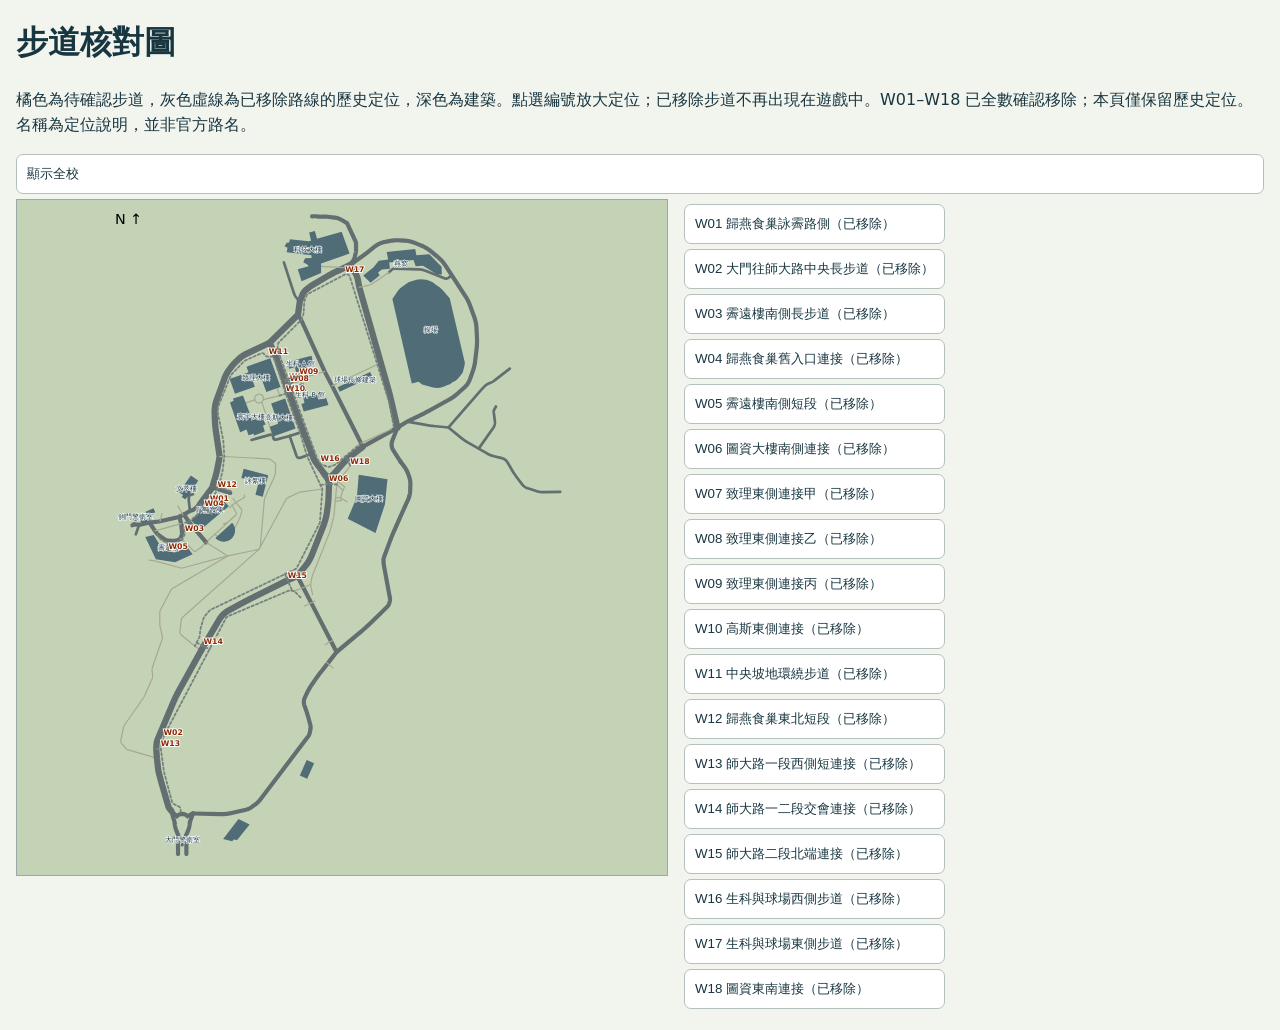
==== commit df2449ed: "Remove all reviewed W paths and limit smooth road widening to eight sections" ====
--- a/footpaths.html
+++ b/footpaths.html
@@ -1 +1 @@
-<!doctype html><html lang="zh-Hant"><meta charset="utf-8"><meta name="viewport" content="width=device-width,initial-scale=1"><title>步道保留與移除核對</title><style>body{font:16px system-ui;margin:16px;background:#f2f4ee;color:#183640}main{display:flex;gap:16px;flex-wrap:wrap}svg{background:#c4d2b6;width:min(100%,650px);height:75vh;border:1px solid #9aa;touch-action:auto}aside{max-width:430px}button{display:block;padding:10px;text-align:left;width:100%;margin:5px 0;border:1px solid #b4c0bd;border-radius:7px;background:white;color:#183640}.active{background:#ffe39a}p{line-height:1.6}</style><h1>步道核對圖</h1><p>橘色為待確認步道，灰色虛線為已移除路線的歷史定位，深色為建築。點選編號放大定位；已移除步道不再出現在遊戲中。部分路線只有一段鄰近人行道，請回覆編號及「整條移除／僅移除重複段／保留」。名稱為定位說明，並非官方路名。</p><button id="reset">顯示全校</button><main><svg viewBox="-400 -550 800 1130" aria-label="步道核對地圖"></svg><aside></aside></main><script>const d={"roads":[{"osm":218881793,"name":"清心路","width":12,"line":[[92.8,-169],[82.40585621791845,-213.90904870731418],[82.17937235652322,-214.88303811038782],[81.9508968086572,-215.8565144374942],[81.72042957432046,-216.82947768863352],[81.48797065351296,-217.80192786380573],[81.2535200462347,-218.77386496301074],[81.0170777524857,-219.74528898624868],[80.77864377226594,-220.71619993351942],[80.53821810557544,-221.68659780482307],[80.29580075241418,-222.65648260015956],[80.05139171278215,-223.62585431952888],[79.8049909866794,-224.59471296293117],[79.55659857410588,-225.56305853036625],[79.30621447506161,-226.53089102183418],[79.0538386895466,-227.49821043733505],[78.79947121756082,-228.4650167768687],[78.54311205910429,-229.43131004043528],[78.28476121417702,-230.3970902280347],[78.024418682779,-231.36235733966697],[77.76208446491023,-232.3271113753321],[77.4977585605707,-233.29135233503013],[77.23144096976041,-234.255080218761],[76.96313169247938,-235.21829502652474],[76.6928307287276,-236.18099675832138],[76.42053807850506,-237.14318541415082],[57.77946192149494,-302.75681458584916],[57.50616426017145,-303.71874409680385],[57.23284826311678,-304.68066839397574],[56.95951393033098,-305.64258747736517],[56.68616126181401,-306.60450134697203],[56.412790257565845,-307.5664100027962],[56.13940091758654,-308.52831344483786],[55.865993241876076,-309.49021167309684],[55.592567230434454,-310.45210468757324],[55.31912288326166,-311.41399248826707],[55.0456602003577,-312.37587507517827],[54.77217918172259,-313.33775244830696],[54.49867982735631,-314.29962460765296],[54.22516213725887,-315.2614915532164],[53.951626111430265,-316.2233532849972],[53.6780717498705,-317.1852098029954],[53.404499052579574,-318.1470611072111],[53.13090801955748,-319.10890719764416],[52.857298650804225,-320.07074807429456],[52.58367094631981,-321.0325837371624],[52.31002490610423,-321.9944141862476],[52.036360530157495,-322.95623942155026],[51.76267781847959,-323.9180594430703],[51.488976771070526,-324.87987425080775],[51.21525738793029,-325.8416838447626],[29,-403.9],[26.595,-416.185],[26.398820797404795,-417.12568404070436],[26.18028318961917,-418.0577361628174],[25.939387176643127,-418.981156366339],[25.676132758476673,-419.89594465126936],[25.39051993511979,-420.80210101760827],[25.082548706572506,-421.699625465356],[24.7522190728348,-422.58851799451236],[24.39953103390668,-423.4687786050773],[24.024484589788145,-424.340407297051],[23.62707974047919,-425.2034040704333],[23.207316485979817,-426.0577689252243],[22.765194826290035,-426.90350186142393],[22.300714761409825,-427.7406028790323],[21.81387629133921,-428.5690719780493],[14,-441.5]],"sourceLine":[[92.8,-169],[79.7,-225.6],[54.5,-314.3],[29,-403.9],[25.3,-422.8],[14,-441.5]],"curvesPrepared":true,"parkingBands":{"travelWidth":7,"bandWidth":2.5,"reference":"依使用者描述兩側預留停車空間，尺寸為模型近似"}},{"osm":218881794,"name":"莘學路","width":12,"line":[[-9.1,206.8],[-18.4,188.8],[-51.5,124.5],[-64.9,98.6],[-74.8,79.4]],"sourceLine":[[-9.1,206.8],[-18.4,188.8],[-51.5,124.5],[-64.9,98.6],[-74.8,79.4]],"curvesPrepared":true,"parkingBands":{"travelWidth":7,"bandWidth":2.5,"reference":"依使用者描述兩側預留停車空間，尺寸為模型近似"}},{"osm":218881795,"name":"向陽路","width":12,"line":[[-73.7,-357.9],[-68.3,-349.2],[-28.9,-262.7],[-16.5,-238.8],[31.8,-143],[34.4,-136.6]],"sourceLine":[[-73.7,-357.9],[-68.3,-349.2],[-28.9,-262.7],[-16.5,-238.8],[31.8,-143],[34.4,-136.6]],"curvesPrepared":true,"parkingBands":{"travelWidth":7,"bandWidth":2.5,"reference":"依使用者描述兩側預留停車空間，尺寸為模型近似"}},{"osm":218881797,"name":"","width":4.5,"line":[[109.2,-179.1],[140.3021519751283,-173.42990258898465],[141.2560956276395,-173.2591403516534],[142.21089642367403,-173.09451597473168],[143.1665543632319,-172.9360294582196],[144.1230694463132,-172.78368080211712],[145.08044167291786,-172.6374700064243],[146.03867104304587,-172.49739707114105],[146.99775755669722,-172.3634619962674],[147.95770121387199,-172.2356647818034],[148.9185020145701,-172.11400542774896],[149.88015995879158,-171.99848393410417],[150.8426750465364,-171.88910030086896],[151.80604727780465,-171.7858545280434],[152.7702766525962,-171.68874661562742],[178.3,-169.2],[231.59963557957212,-230.63333221200233],[232.2026897406099,-231.3222387248143],[232.81167001350934,-232.00562436925134],[233.42657639827036,-232.6834891453134],[234.04740889489304,-233.3558330530006],[234.67416750337733,-234.02265609231284],[235.30685222372324,-234.68395826325013],[235.94546305593082,-235.33973956581252],[236.59,-235.99],[238.81,-238.21],[239.46933001461682,-238.84027514538528],[240.15232005846724,-239.436100581541],[240.8589701315513,-239.99747630846724],[241.58928023386898,-240.52440232616402],[242.3432503654203,-241.0168786346312],[243.12088052620518,-241.474905233869],[243.92217071622372,-241.89848212387722],[244.7471209354759,-242.28760930465597],[248.42,-243.92],[249.25379544717376,-244.30374983007948],[250.07518178869515,-244.7083326536513],[250.88415902456407,-245.13374847071543],[251.68072715478053,-245.57999728127183],[252.4648861793446,-246.04707908532058],[253.2366360982562,-246.5349938828616],[253.99597691151536,-247.04374167389497],[254.74290861912212,-247.57332245842065],[255.47743122107642,-248.12373623643865],[280.9,-267.7]],"sourceLine":[[109.2,-179.1],[146.5,-172.3],[178.3,-169.2],[234,-233.4],[241.4,-240.8],[252.2,-245.6],[280.9,-267.7]],"curvesPrepared":true},{"osm":218881798,"name":"清心路","width":12,"line":[[-249.4,477],[-206.49610012326045,478.0940885214469],[-205.49693329389584,478.11444666496465],[-204.49878282634532,478.12453584909207],[-203.501648720609,478.1243560738296],[-202.50553097668686,478.11390733917705],[-201.5104295945788,478.0931896451341],[-200.51634457428494,478.06220299170116],[-199.5232759158052,478.02094737887813],[-198.53122361913964,477.96942280666497],[-197.54018768428816,477.9076292750617],[-196.55016811125085,477.83556678406813],[-195.5611649000278,477.7532353336847],[-194.5731780506188,477.660634923911],[-193.58620756302395,477.5577655547472],[-192.60025343724328,477.44462722619323],[-191.61531567327674,477.3212199382492],[-190.63139427112438,477.18754369091505],[-189.64848923078614,477.0435984841907],[-188.66660055226205,476.8893843180762],[-187.68572823555212,476.7249011925717],[-186.70587228065634,476.55014910767704],[-185.7270326875747,476.3651280633922],[-184.7492094563072,476.1698380597173],[-183.7724025868539,475.96427909665226],[-182.7966120792147,475.74845117419704],[-162.54028517069125,471.1591271089847],[-161.62560302983073,470.9386606194817],[-160.72163808458953,470.6941546106827],[-159.82839033496754,470.42560908258747],[-158.94585978096492,470.1330240351963],[-158.07404642258155,469.8163994685089],[-157.21295025981752,469.4757353825256],[-156.36257129267278,469.1110317772462],[-155.52290952114737,468.7222886526706],[-154.69396494524122,468.3095060087991],[-153.87573756495436,467.8726838456314],[-153.06822738028683,467.4118221631677],[-152.27143439123859,466.92692096140786],[-151.48535859780964,466.41798024035194],[-150.70999999999998,465.885],[-146.09,462.615],[-145.32712651719345,462.0626309181154],[-144.57850606877375,461.4955236724616],[-143.84413865474082,460.9136782630385],[-143.12402427509485,460.3170946898462],[-142.41816292983566,459.7057729528846],[-141.7265546189634,459.07971305215386],[-141.04919934247798,458.43891498765396],[-140.3860971003794,457.78337875938473],[-139.73724789266768,457.1131043673463],[-139.10265171934282,456.4280918115386],[-138.4823085804048,455.72834109196174],[-137.87621847585365,455.0138522086156],[-137.28438140568935,454.28462516150023],[-136.70679736991192,453.5406599506157],[-57.447435771364646,349.1502812598461],[-56.89732297480537,348.3915278204754],[-56.385958893673376,347.61538000630156],[-55.913343527968664,346.82183781732454],[-55.47947687769127,346.0109012535446],[-55.08435894284116,345.18257031496154],[-54.72798972341835,344.33684500157534],[-54.41036921942282,343.4737253133861],[-54.13149743085459,342.59321125039384],[-53.891374357713644,341.6953028125984],[-53.69,340.78],[-52.910000000000004,336.82],[-52.7497124383672,335.8968328709479],[-52.63284975346878,334.97533148379154],[-52.55941194530474,334.0554958385307],[-52.52939901387509,333.1373259351657],[-52.54281095917983,332.22082177369646],[-52.599647781218955,331.3059833541229],[-52.69990947999247,330.39281067644504],[-52.84359605550037,329.4813037406629],[-53.03070750774265,328.57146254677644],[-53.261243836719316,327.66328709478574],[-56.85288842981563,314.7440878867826],[-57.1189446155043,313.7956165962565],[-57.38936700966047,312.848513549473],[-57.66415561228414,311.9027787464321],[-57.94331042337532,310.958412187134],[-58.22683144293401,310.0154138715785],[-58.51471867096021,309.07378379976575],[-58.80697210745391,308.1335219716957],[-59.10359175241511,307.19462838736825],[-59.404577605843826,306.2571030467835],[-59.709929667740056,305.32094594994146],[-60.01964793810378,304.38615709684206],[-60.33373241693501,303.45273648748537],[-60.65218310423375,302.52068412187134],[-60.975,301.59000000000003],[-62.925000000000004,296.01],[-63.2235058191512,295.08133497203517],[-63.469023276604794,294.15533988814076],[-63.661552372360774,293.23201474831654],[-63.80109310641915,292.3113595525628],[-63.887645478779916,291.3933743008793],[-63.92120948944307,290.47805899326625],[-63.90178513840864,289.56541362972354],[-63.82937242567658,288.65543821025113],[-63.703971351246935,287.7481327348491],[-63.52558191511966,286.8434972035175],[-63.29420411729479,285.9415316162561],[-63.009837957772305,285.0422359730651],[-62.67248343655223,284.14561027394444],[-62.282140553634534,283.25165451889416],[-58.765,275.72],[-58.35334548914377,274.8493447423664],[-57.93367607422213,273.98326132240646],[-57.5059917552351,273.1217497401204],[-57.070292532182656,272.26480999550813],[-56.62657840506482,271.41244208856966],[-56.17484937388157,270.564646019305],[-55.71510543863293,269.7214217877142],[-55.24734659931889,268.88276939379716],[-54.77157285593944,268.0486888375539],[-54.287784208494585,267.2191801189846],[-53.79598065698434,266.39424323808896],[-53.296162201408684,265.5738781948671],[-52.78832884176762,264.7580849893192],[-52.27248057806116,263.946863621445],[-51.7486174102893,263.1402140912446],[-51.21673933845204,262.33813639871806],[-50.67684636254937,261.5406305438653],[-45.875,254.52],[-45.30957903492277,253.69668240860187],[-44.74109391746887,252.87561852329648],[-44.16954464763832,252.05680834408378],[-43.59493122543107,251.2402518709637],[-43.01725365084715,250.42594910393635],[-42.43651192388657,249.6139000430017],[-41.852706044549315,248.80410468815973],[-41.265836012835386,247.99656303941038],[-40.675901828744784,247.19127509675377],[-40.08290349227751,246.3882408601898],[-39.48684100343356,245.58746032971857],[-38.88771436221295,244.78893350534],[-38.28552356861566,243.99266038705412],[-37.68026862264169,243.19864097486092],[-37.07194952429106,242.40687526876042],[-36.46056627356376,241.6173632687526],[-35.846118870459776,240.83010497483744],[-35.22860731497913,240.045100387015],[-23.9,225.7],[-9.1,206.8],[28.94925764093638,175.05083730614678],[29.695970649375397,174.42585016430544],[30.440730177727968,173.7986672732857],[31.183536225994082,173.16928863308743],[31.924388794173726,172.5377142437107],[32.663287882266914,171.90394410515546],[33.40023349027366,171.26797821742184],[34.13522561819395,170.6298165805097],[34.86826426602777,169.98945919441906],[35.59934943377514,169.34690605914997],[36.328481121436056,168.70215717470242],[37.05565932901051,168.05521254107634],[37.78088405649852,167.40607215827185],[38.50415530390006,166.75473602628887],[39.22547307121515,166.10120414512744],[39.944837358443785,165.44547651478752],[40.66224816558596,164.7875531352691],[41.37770549264168,164.12743400657223],[42.09120933961095,163.46511912869687],[42.80275970649375,162.80060850164307],[43.51235659329011,162.13390212541077],[44.22,161.465],[50.95941830757601,155.075268491402],[51.66320002258735,154.40745481349032],[52.36642882913657,153.73906747803565],[53.06910472722367,153.07010648503794],[53.77122771684866,152.40057183449733],[54.47279779801151,151.73046352641364],[55.17381497071224,151.05978156078697],[55.87427923495086,150.38852593761735],[56.57419059072737,149.71669665690473],[57.27354903804175,149.04429371864913],[57.972354576894006,148.3713171228505],[58.67060720728415,147.6977668695089],[59.36830692921216,147.02364295862432],[60.06545374267806,146.34894539019675],[60.76204764768185,145.67367416422618],[61.45808864422351,144.99782928071266],[62.15357673230305,144.3214107396561],[62.848511911920454,143.64441854105655],[63.54289418307577,142.96685268491404],[64.23672354576895,142.28871317122852],[64.93,141.61],[75.23777707253322,131.510460848124],[75.85470432115825,130.86847783684493],[76.42437460329992,130.19775922706975],[76.94678791895828,129.49830501879845],[77.4219442681333,128.77011521203102],[77.84984365082498,128.01318980676746],[78.23048606703333,127.22752880300776],[78.56387151675833,126.41313220075195],[78.85,125.57000000000001],[79.75,122.63],[79.98579822279582,121.77099876658306],[80.1681928911833,120.90899506633224],[80.29718400516242,120.04398889924752],[80.37277156473318,119.17598026532893],[80.3949555698956,118.30496916457646],[80.36373602064967,117.43095559699012],[80.27911291699537,116.55393956256987],[80.14108625893273,115.67392106131574],[70.31749635072146,63.104439930887786],[70.15152793114231,62.15918035738696],[70.00647772995994,61.21165302596315],[69.88234574717434,60.26185793661641],[69.77913198278557,59.309795089346736],[69.69683643679359,58.355464484154105],[69.6354591091984,57.39886612103852],[69.595,56.44],[69.50500000000001,53.56],[69.5011396713306,52.60430024092176],[69.5495586853224,51.657200963686996],[69.65025704197538,50.718702168295735],[69.80323474128954,49.78880385474798],[70.00849178326493,48.86750602304373],[70.26602816790148,47.95480867318297],[70.57584389519924,47.050711805165705],[79.50260652555393,23.141969935054867],[79.85352525166176,22.205601770041504],[80.20671585091084,21.270158930843873],[80.56217832330124,20.33564141746199],[80.91991266883294,19.402049229895855],[81.27991888750589,18.469382368145453],[81.64219697932015,17.537640832210798],[82.00674694427569,16.606824622091885],[82.37356878237254,15.676933737788719],[82.74266249361065,14.747968179301289],[83.11402807799004,13.819927946629601],[83.48766553551077,12.892813039773664],[83.86357486617275,11.966623458733462],[84.24175606997602,11.041359203509005],[84.62220914692058,10.11702027410029],[85.00493409700644,9.193606670507318],[85.38993092023358,8.27111839273009],[85.77719961660199,7.3495554407686],[86.16674018611172,6.4289178146228565],[86.55855262876273,5.509205514292855],[86.95263694455501,4.590418539778594],[87.34899313348859,3.672556891080077],[87.74762119556345,2.7556205681973034],[88.14852113077961,1.8396095711302696],[88.55169293913706,0.9245238998789809],[95.40143255812123,-14.570923652823033],[95.79320802646899,-15.456577451985044],[96.18543985786575,-16.342026124941576],[96.57812805231157,-17.227269671692635],[96.97127260980642,-18.11230809223822],[97.36487353035028,-18.997141386578324],[97.7589308139432,-19.881769554712953],[98.15344446058512,-20.76619259664211],[98.5484144702761,-21.650410512365795],[98.9438408430161,-22.534423301883997],[99.33972357880512,-23.41823096519672],[99.73606267764322,-24.30183350230398],[100.13285813953031,-25.185230913205757],[100.53010996446643,-26.068423197902057],[100.92781815245161,-26.951410356392888],[101.3259827034858,-27.83419238867824],[101.72460361756902,-28.716769294758116],[102.12368089470127,-29.599141074632513],[102.52321453488256,-30.481307728301438],[102.9232045381129,-31.363269255764884],[103.32365090439225,-32.245025657022865],[103.72455363372063,-33.12657693207536],[104.12591272609805,-34.007923080922374],[104.52772818152451,-34.88906410356393],[104.92999999999999,-35.769999999999996],[110.27602535275835,-47.4692728734277],[110.66836829304681,-48.352885371668535],[111.04006941452512,-49.24133906048608],[111.39112871719333,-50.13463393988035],[111.72154620105135,-51.032770009851326],[112.03132186609926,-51.93574727039902],[112.32045571233706,-52.84356572152342],[112.5889477397647,-53.756225363224544],[112.83679794838221,-54.673726195502375],[113.0640063381896,-55.59606821835692],[113.27057290918684,-56.52325143178818],[113.45649766137396,-57.45527583579616],[113.62178059475093,-58.39214143038085],[113.76642170931777,-59.33384821554226],[113.8904210050745,-60.280396191280374],[113.99377848202107,-61.231785357595214],[114.07649414015752,-62.18801571448677],[114.13856797948382,-63.14908726195502],[114.18,-64.115],[114.49239435284917,-73.83827423243054],[114.51026501071173,-74.83018632822484],[114.49999832363757,-75.81769930250944],[114.46159429162672,-76.80081315528433],[114.3950529146792,-77.77952788654954],[114.30037419279498,-78.75384349630507],[114.17755812597403,-79.72375998455087],[114.0266047142164,-80.68927735128698],[113.84751395752207,-81.65039559651339],[113.64028585589105,-82.6071147202301],[113.40492040932332,-83.55943472243713],[113.14141761781892,-84.50735560313444],[112.84977748137781,-85.45087736232207],[112.53,-86.39],[110.5513224582369,-91.94306277849647],[110.22654102950365,-92.82388189410351],[109.88337288429977,-93.69497394200043],[109.52181802262538,-94.55633892218724],[109.1418764444804,-95.407976834664],[108.74354814986486,-96.24988767943061],[108.32683313877874,-97.08207145648714],[107.89173141122205,-97.90452816583357],[107.4382429671948,-98.71725780746989],[106.96636780669698,-99.52026038139611],[106.47610592972859,-100.31353588761223],[105.96745733628963,-101.09708432611826],[105.44042202638009,-101.87090569691419],[104.895,-102.635],[98.2,-111.8]],"sourceLine":[[-249.4,477],[-194.5,478.4],[-156.1,469.7],[-140.7,458.8],[-54.6,345.4],[-52,332.2],[-58.7,308.1],[-65.2,289.5],[-55.3,268.3],[-40.8,247.1],[-23.9,225.7],[-9.1,206.8],[36.8,168.5],[58,148.4],[77.8,129],[80.8,119.2],[69.7,59.8],[69.4,50.2],[83.7,11.9],[100.1,-25.2],[113.9,-55.4],[114.7,-80.3],[108.5,-97.7],[98.2,-111.8]],"curvesPrepared":true,"parkingBands":{"travelWidth":7,"bandWidth":2.5,"reference":"依使用者描述兩側預留停車空間，尺寸為模型近似"}},{"osm":218881799,"name":"環手星月大道","width":12,"line":[[34.4,-136.6],[92.8,-169],[109.2,-179.1],[128.31,-188.33],[129.20423458479675,-188.76323288896828],[130.0973731217956,-189.19858372978615],[130.98941561099664,-189.63605252245355],[131.88036205239985,-190.07563926697057],[132.7702124460052,-190.51734396333717],[133.65896679181265,-190.9611666115533],[134.54662508982233,-191.40710721161906],[135.43318734003412,-191.85516576353442],[136.3186535424481,-192.30534226729935],[137.2030236970642,-192.75763672291382],[138.08629780388245,-193.21204913037786],[138.9684758629029,-193.66857948969152],[139.84955787412542,-194.12722780085477],[140.72954383755018,-194.58799406386757],[141.60843375317705,-195.05087827872995],[142.4862276210061,-195.51588044544192],[143.36292544103725,-195.98300056400348],[144.2385272132706,-196.45223863441464],[145.11303293770607,-196.9235946566753],[145.98644261434373,-197.3970686307856],[146.85875624318354,-197.87266055674547],[147.72997382422548,-198.35037043455495],[148.6000953574696,-198.83019826421398],[176.65549065213804,-214.34524015274164],[177.52614834713577,-214.83218569740447],[178.3912502411964,-215.32697714056536],[179.25079633431986,-215.8296144822243],[180.1047866265063,-216.34009772238133],[180.95322111775565,-216.8584268610365],[181.7960998080678,-217.3846018981896],[182.63342269744297,-217.91862283384097],[183.465189785881,-218.4604896679903],[184.29140107338196,-219.01020240063775],[185.1120565599458,-219.56776103178328],[185.92715624557252,-220.13316556142684],[186.7367001302622,-220.70641598956848],[187.54068821401475,-221.28751231620822],[188.33912049683022,-221.87645454134608],[189.13199697870857,-222.47324266498197],[189.9193176596498,-223.07787668711595],[190.70108253965398,-223.69035660774801],[191.47729161872107,-224.31068242687815],[192.24794489685104,-224.93885414450637],[193.01304237404395,-225.57487176063267],[193.77258405029968,-226.21873527525702],[194.5265699256184,-226.8704446883795],[195.27499999999998,-227.53],[202.92096670573977,-234.3333499667399],[203.6323116929642,-234.97971906219678],[204.32651477737474,-235.63766982104406],[205.00357595897145,-236.3072022432816],[205.66349523775435,-236.98831632890943],[206.30627261372345,-237.68101207792768],[206.9319080868786,-238.3852894903361],[207.54040165722,-239.10114856613498],[208.1317533247475,-239.82858930532416],[208.70596308946125,-240.56761170790364],[209.26303095136112,-241.31821577387342],[209.80295691044714,-242.08040150323356],[210.3257409667193,-242.854168895984],[210.83138312017763,-243.63951795212475],[211.31988337082214,-244.43644867165582],[211.79124171865283,-245.2449610545772],[212.24545816366964,-246.0650551008889],[212.68253270587263,-246.89673081059098],[213.1024653452618,-247.73998818368338],[213.5052560818371,-248.594827220166],[213.8909049155986,-249.46124792003906],[214.25941184654624,-250.33925028330236],[214.61077687468003,-251.22883430995603],[214.945,-252.13],[218.155,-261.07],[218.47602363348906,-261.9780451085149],[218.78779018613008,-262.8882673905813],[219.09029965792303,-263.80066684619914],[219.38355204886798,-264.71524347536854],[219.66754735896498,-265.6319972780895],[219.94228558821385,-266.55092825436185],[220.20776673661476,-267.47203640418576],[220.46399080416768,-268.3953217275612],[220.71095779087256,-269.32078422448814],[220.9486676967294,-270.24842389496655],[221.17712052173817,-271.17824073899646],[221.39631626589897,-272.1102347565779],[221.6062549292118,-273.0444059477108],[221.80693651167653,-273.9807543123952],[221.99836101329328,-274.91927985063126],[222.18052843406196,-275.8599825624186],[222.35343877398267,-276.8028624477576],[222.51709203305535,-277.74791950664803],[222.67148821128,-278.69515373909],[222.81662730865662,-279.6445651450835],[222.95250932518525,-280.59615372462844],[223.07913426086583,-281.5499194777249],[223.1965021156984,-282.5058624043729],[224.99609492885148,-297.7824058404725],[225.10965036374748,-298.7756577716614],[225.21633248991063,-299.76914787197325],[225.31614130734107,-300.7628761414083],[225.4090768160387,-301.7568425799663],[225.4951390160035,-302.7510471876475],[225.57432790723558,-303.74548996445174],[225.6466434897348,-304.74017091037905],[225.7120857635013,-305.7350900254295],[225.770654728535,-306.73024730960293],[225.82235038483586,-307.72564276289944],[225.86717273240401,-308.7212763853192],[225.9051217712393,-309.7171481768619],[225.93619750134184,-310.7132581375277],[225.9603999227116,-311.70960626731664],[225.97772903534855,-312.7061925662286],[225.9881848392527,-313.70301703426367],[225.99176733442408,-314.7000796714218],[225.9884765208627,-315.69738047770306],[225.9783123985685,-316.69491945310733],[225.96127496754153,-317.6926965976347],[225.93736422778173,-318.69071191128523],[225.9065801792892,-319.68896539405876],[225.86892282206384,-320.6874570459554],[225.82439215610572,-321.6861868669751],[225.27560784389428,-333.1138131330249],[225.22149451309988,-334.1114223578924],[225.1550891613655,-335.1065522213325],[225.0763917886914,-336.0992027233452],[224.98540239507744,-337.08937386393046],[224.88212098052358,-338.07706564308813],[224.76654754502994,-339.0622780608185],[224.63868208859643,-340.0450111171215],[224.49852461122313,-341.025264811997],[224.3460751129099,-342.003039145445],[224.18133359365683,-342.97833411746547],[224.00430005346396,-343.95114972805874],[223.81497449233123,-344.9214859772244],[223.61335691025866,-345.88934286496266],[223.39944730724625,-346.85472039127353],[223.173245683294,-347.81761855615684],[222.93475203840194,-348.77803735961277],[222.68396637256996,-349.7359768016413],[222.42088868579816,-350.6914368822424],[222.14551897808656,-351.64441760141597],[221.85785724943509,-352.5949189591622],[221.55790349984375,-353.54294095548096],[221.2456577293126,-354.48848359037225],[220.92111993784158,-355.43154686383616],[220.58429012543073,-356.37213077587256],[215.41570987456927,-370.52786922412747],[215.0685152545744,-371.46510472325235],[214.7128830403512,-372.3981227579812],[214.34881323189975,-373.3269233283142],[213.9763058292201,-374.2515064342514],[213.5953608323121,-375.17187207579263],[213.2059782411759,-376.0880202529381],[212.8081580558114,-376.9999509656877],[212.40190027621867,-377.9076642140414],[211.98720490239762,-378.8111599979992],[211.5640719343483,-379.71043831756106],[211.1325013720708,-380.60549917272726],[210.69249321556498,-381.4963425634975],[210.24404746483089,-382.38296848987176],[209.78716411986852,-383.2653769518503],[209.32184318067792,-384.14356794943296],[208.84808464725907,-385.01754148261966],[208.36588851961193,-385.88729755141054],[207.87525479773652,-386.75283615580554],[207.37618348163284,-387.6141572958047],[206.86867457130091,-388.47126097140796],[206.35272806674072,-389.3241471826154],[205.82834396795224,-390.17281592942686],[205.29552227493554,-391.0172672118426],[204.75426298769054,-391.85750102986236],[183.9,-423.9],[173.695,-439.565],[173.16653741643552,-440.3637565430687],[172.6278163324088,-441.1533595056084],[172.07883674791984,-441.9338088876189],[171.51959866296858,-442.7051046891002],[170.95010207755504,-443.46724691005227],[170.37034699167927,-444.22023555047537],[169.78033340534125,-444.9640706103693],[169.18006131854096,-445.698752089734],[168.56953073127838,-446.42427998856954],[167.94874164355355,-447.14065430687606],[167.31769405536647,-447.84787504465334],[166.67638796671713,-448.54594220190154],[166.02482337760551,-449.2348557786205],[165.36300028803169,-449.9146157748104],[164.69091869799553,-450.5852221904711],[164.00857860749716,-451.24667502560266],[163.31598001653649,-451.89897428020515],[162.6131229251136,-452.5421199542784],[161.90000733322842,-453.1761120478226],[161.17663324088096,-453.8009505608376],[160.44300064807126,-454.4166354933234],[149.01278640477767,-463.87177595193026],[148.24592871181645,-464.49673555730635],[147.4716006624144,-465.10909550713563],[146.68980225657137,-465.7088558014183],[145.9005334942874,-466.29601644015383],[145.10379437556253,-466.8705774233427],[144.29958490039675,-467.4325387509848],[143.4879050687901,-467.98190042308016],[142.66875488074245,-468.5186624396286],[141.84213433625393,-469.0428248006302],[141.00804343532448,-469.55438750608516],[140.1664821779541,-470.05335055599323],[139.31745056414286,-470.53971395035455],[138.46094859389063,-471.013477689169],[137.59697626719753,-471.4746417724367],[136.7255335840635,-471.92320620015755],[135.84662054448853,-472.35917097233164],[134.96023714847266,-472.7825360889589],[134.06638339601588,-473.1933015500394],[133.16505928711817,-473.59146735557306],[132.25626482177955,-473.97703350556],[131.34,-474.35],[121.80249521710053,-478.1511794424599],[120.91628379595728,-478.4958646519585],[120.02659589402232,-478.82490542623526],[119.13343151129564,-479.13830176529],[118.23679064777734,-479.4360536691232],[117.33667330346734,-479.7181611377345],[116.43307947836563,-479.9846241711239],[115.52600917247223,-480.23544276929147],[114.61546238578717,-480.4706169322373],[113.7014391183104,-480.6901466599613],[112.78393937004195,-480.89403195246325],[111.86296314098183,-481.0822728097436],[110.93851043113,-481.254869231802],[110.01058124048649,-481.41182121863864],[109.07917556905127,-481.55312877025335],[108.14429341682441,-481.6787918866464],[107.20593478380583,-481.78881056781756],[106.26409966999557,-481.88318481376683],[105.31878807539363,-481.96191462449434],[104.37,-482.025],[96.63,-482.475],[95.67992174312482,-482.5238763628228],[94.73073960407821,-482.5599791355016],[93.78245358286014,-482.5833083180365],[92.83506367947071,-482.59386391042744],[91.88856989390982,-482.59164591267455],[90.9429722261775,-482.57665432477756],[89.99827067627376,-482.5488891467367],[89.0544652441986,-482.508350378552],[88.11155592995203,-482.45503802022324],[87.169542733534,-482.38895207175057],[86.22842565494456,-482.31009253313397],[85.2882046941837,-482.21845940437345],[84.34887985125141,-482.1140526854689],[83.4104511261477,-481.99687237642047],[82.47291851887258,-481.8669184772282],[81.536282029426,-481.7241909878919],[80.60054165780802,-481.5686899084117],[79.6656974040186,-481.40041523878756],[78.73174926805777,-481.21936697901947],[71.09,-479.685],[70.15923171877115,-479.4863482424929],[69.23850582245296,-479.2661824436555],[68.32782231104551,-479.0245026034879],[67.42718118454874,-478.76130872199036],[66.5365824429627,-478.4766007991626],[65.65602608628731,-478.17037883500456],[64.78551211452263,-477.8426428295164],[63.92504052766868,-477.49339278269815],[63.07461132572541,-477.1226286945498],[62.23422450869283,-476.7303505650712],[61.40388007657096,-476.3165583942625],[60.58357802935977,-475.8812521821236],[59.7733183670593,-475.4244319286545],[58.97310108966952,-474.9460976338553],[58.18292619719044,-474.446249297726],[57.40279368962206,-473.92488692026643],[56.63270356696438,-473.38201050147677],[55.872655829217386,-472.817620041357],[55.122650476381104,-472.23171553990704],[47.835,-466.395],[47.060698113699004,-465.77655813127086],[46.28479245479603,-465.16023252508376],[45.50728302329105,-464.5460231814384],[44.7281698191841,-463.9339301003351],[43.94745284247514,-463.32395328177336],[43.165132093164196,-462.71609272575364],[42.381207571251274,-462.11034843227577],[41.59567927673636,-461.5067204013398],[40.808547209619455,-460.90520863294574],[40.01981136990056,-460.30581312709353],[39.229471757579674,-459.7085338837831],[38.43752837265681,-459.11337090301464],[37.643981215131944,-458.52032418478797],[36.84883028500509,-457.92939372910325],[36.05207558227626,-457.3405795359604],[35.25371710694543,-456.7538816053594],[34.453754859012605,-456.16929993730014],[33.65218883847781,-455.586834531783],[32.84901904534102,-455.0064853888075],[32.04424547960223,-454.428252508374],[14,-441.5]],"sourceLine":[[34.4,-136.6],[92.8,-169],[109.2,-179.1],[138.6,-193.3],[186.7,-219.9],[211.2,-241.7],[221.9,-271.5],[226.4,-309.7],[224.7,-345.1],[211.3,-381.8],[183.9,-423.9],[168.2,-448],[141,-470.5],[113.4,-481.5],[87.6,-483],[62.2,-477.9],[40.1,-460.2],[14,-441.5]],"curvesPrepared":true,"parkingBands":{"travelWidth":7,"bandWidth":2.5,"reference":"依使用者描述兩側預留停車空間，尺寸為模型近似"}},{"osm":218881800,"name":"師大路四段","width":12,"line":[[-121.2,-311],[-115.805,-299.69],[-115.39295749242909,-298.81875493993823],[-114.98682996971631,-297.9450197597531],[-114.58661743186167,-297.0687944594444],[-114.19231987886518,-296.19007903901223],[-113.80393731072682,-295.3088734984566],[-113.42146972744662,-294.4251778377775],[-113.04491712902458,-293.53899205697496],[-112.67427951546068,-292.6503161560489],[-112.30955688675493,-291.7591501349994],[-111.9507492429073,-290.86549399382636],[-111.59785658391785,-289.96934773252997],[-111.25087890978654,-289.07071135111005],[-110.90981622051335,-288.1695848495666],[-110.57466851609833,-287.26596822789975],[-96.6,-249.2],[-95.3,-245.8],[-93.6,-241.3],[-88.5,-227.3],[-64.8,-162.4],[-50.4,-125.1],[-47.93,-118.34],[-47.58242586739388,-117.43807932893452],[-47.20470346957549,-116.55231731573807],[-46.796832806544856,-115.68271396041067],[-46.35881387830196,-114.8292692629523],[-45.890646684846814,-113.99198322336295],[-45.39233122617941,-113.17085584164266],[-44.863867502299755,-112.3658871177914],[-44.30525551320784,-111.57707705180917],[-34.22206839308918,-97.85484495600858],[-33.76274537111266,-97.22619339400482],[-33.30684469827229,-96.59508366400213],[-32.85436637456807,-95.96151576600053],[-32.4053104,-95.32548969999999],[-30.743744,-92.958542],[-22.7,-81.5]],"sourceLine":[[-121.2,-311],[-112.9,-293.6],[-96.6,-249.2],[-95.3,-245.8],[-93.6,-241.3],[-88.5,-227.3],[-64.8,-162.4],[-50.4,-125.1],[-46.6,-114.7],[-33.3,-96.6],[-30.743744,-92.958542],[-22.7,-81.5]],"curvesPrepared":true,"levelCrossfall":true,"parkingBands":{"travelWidth":7,"bandWidth":2.5,"reference":"依使用者描述兩側預留停車空間，尺寸為模型近似"}},{"osm":218881805,"name":"","width":7,"line":[[-260.5,545],[-260.5,526],[-263.3648787455531,518.8181779003958],[-262.5919411771071,517.1050130511835],[-261.80816400729435,515.3661307458058],[-261.0224591485055,513.6060244156422],[-260.24372967869255,511.8288779815858],[-259.48088390819197,510.0385673571426],[-258.7428588999745,508.2386474556352],[-258.0386565744652,506.43232616072163],[-257.3773976120959,504.6224271456327],[-256.76840093071456,502.81134511947255],[-256.2212995635885,501.00100094758164],[-255.7462068122008,499.192811655338],[-255.35394794868333,497.38770383112376],[-255.05636836974344,495.5862210164912],[-254.86671028898925,493.7888073693127],[-254.80244924707014,491.8653952842287],[-249.4,477]],"entrance":true,"sourceLine":[[-260.5,545],[-260.5,526],[-263.3648787455531,518.8181779003958],[-262.5919411771071,517.1050130511835],[-261.80816400729435,515.3661307458058],[-261.0224591485055,513.6060244156422],[-260.24372967869255,511.8288779815858],[-259.48088390819197,510.0385673571426],[-258.7428588999745,508.2386474556352],[-258.0386565744652,506.43232616072163],[-257.3773976120959,504.6224271456327],[-256.76840093071456,502.81134511947255],[-256.2212995635885,501.00100094758164],[-255.7462068122008,499.192811655338],[-255.35394794868333,497.38770383112376],[-255.05636836974344,495.5862210164912],[-254.86671028898925,493.7888073693127],[-254.80244924707014,491.8653952842287],[-249.4,477]],"curvesPrepared":true},{"osm":293423728,"name":"師大路三段","width":12,"line":[[-22.7,-81.5],[-21.7,-74.9],[-22.491607916389302,-53.238728833347245],[-22.530818777147616,-52.24619232296503],[-22.575888516220044,-51.25416604672363],[-22.626817133606586,-50.26265000462305],[-22.68360462930724,-49.27164419666327],[-22.746251003322005,-48.2811486228443],[-22.814756255650884,-47.29116328316614],[-22.88912038629388,-46.30168817762881],[-22.96934339525098,-45.31272330623228],[-23.0554252825222,-44.32426866897655],[-23.14736604810753,-43.33632426586164],[-23.24516569200697,-42.348890096887544],[-23.348824214220528,-41.36196616205426],[-23.4583416147482,-40.37555246136179],[-23.573717893589983,-39.38964899481012],[-23.694953050745877,-38.40425576239927],[-23.822047086215882,-37.419372764129236],[-23.955000000000002,-36.435],[-25.356253680142903,-26.28652637714687],[-25.498060892680083,-25.308575518303197],[-25.653029323070864,-24.333459806189225],[-25.821158971315256,-23.361179240804958],[-26.002449837413245,-22.391733822150385],[-26.19690192136483,-21.42512355022551],[-26.404515223170023,-20.461348425030344],[-26.625289742828812,-19.500408446564876],[-26.85922548034121,-18.542303614829102],[-27.106322435707206,-17.587033929823036],[-27.366580608926803,-16.634599391546665],[-27.64,-15.684999999999999],[-28.96,-11.215],[-29.244150255796566,-10.268267970466297],[-29.53660102318626,-9.32443551822883],[-29.837352302169094,-8.383502643287597],[-30.146404092745055,-7.4454693456426],[-30.463756394914146,-6.510335625293835],[-30.789409208676375,-5.578101482241306],[-31.12336253403173,-4.648766916485009],[-31.465616370980218,-3.7223319280249463],[-31.816170719521843,-2.798796516861118],[-32.17502557965659,-1.8781606829935251],[-32.54218095138448,-0.9604244264221649],[-34.53,3.945000000000001],[-34.891297366223675,4.837647524821883],[-35.25185613156139,5.730590099287533],[-35.611676296013115,6.623827723396947],[-35.970757859578875,7.51736039715013],[-36.32910082225865,8.411188120547074],[-36.686705184052464,9.305310893587787],[-37.043570944960294,10.199728716272267],[-37.39969810498216,11.09444158860051],[-37.75508666411804,11.98944951057252],[-38.109736622367954,12.884752482188297],[-38.46364797973188,13.780350503447838],[-38.81682073620985,14.676243574351147],[-50.11461602200403,43.3700759195216],[-50.484213902929966,44.291128062473454],[-50.86511467996934,45.20560204255015],[-51.25731835312214,46.113497859751675],[-51.66082492238838,47.01481551407806],[-52.07563438776806,47.9095550055293],[-52.501746749261166,48.79771633410537],[-52.93916200686773,49.67929949980629],[-53.38788016058772,50.554304502632064],[-53.847901210421156,51.42273134258268],[-54.31922515636802,52.28458001965814],[-54.80185199842831,53.13985053385843],[-55.29578173660205,53.98854288518358],[-55.80101437088922,54.830657073633574],[-56.31754990128984,55.666193099208414],[-56.84538832780389,56.495150961908095],[-57.38452965043137,57.31753066173262],[-57.93497386917229,58.133332198682],[-58.49672098402665,58.94255557275622],[-59.06977099499444,59.74520078395528],[-59.65412390207568,60.5412678322792],[-60.24977970527035,61.33075671772795],[-60.85673840457845,62.113667440301555],[-61.474999999999994,62.89],[-74.8,79.4]],"sourceLine":[[-22.7,-81.5],[-21.7,-74.9],[-22.8,-44.8],[-26.1,-20.9],[-30.5,-6],[-36.7,9.3],[-54.3,54],[-74.8,79.4]],"curvesPrepared":true,"parkingBands":{"travelWidth":7,"bandWidth":2.5,"reference":"依使用者描述兩側預留停車空間，尺寸為模型近似"}},{"osm":293423729,"name":"詠霽路","width":12,"line":[[-121.2,-311],[-161.11938053617033,-291.99490361430156],[-161.98201689088154,-291.5725444429437],[-162.8326061082068,-291.132582247242],[-163.67114818814596,-290.67501702719636],[-164.49764313069917,-290.19984878280695],[-165.31209093586628,-289.7070775140736],[-166.11449160364742,-289.1967032209964],[-166.90484513404257,-288.6687259035754],[-167.68315152705168,-288.1231455618105],[-168.44941078267476,-287.55996219570176],[-169.20362290091185,-286.97917580524916],[-169.94578788176293,-286.38078639045267],[-170.67590572522795,-285.7647939513123],[-171.39397643130698,-285.13119848782804],[-172.1,-284.48],[-176.29999999999998,-280.52],[-176.99569477554164,-279.8561426387662],[-177.68277910216662,-279.18457055506485],[-178.36125297987488,-278.5052837488959],[-179.0311164086665,-277.8182822202595],[-179.69236938854135,-277.1235659691554],[-180.3450119194996,-276.42113499558377],[-180.98904400154112,-275.7109892995446],[-181.62446563466597,-274.99312888103793],[-182.25127681887415,-274.2675537400636],[-182.8694775541656,-273.53426387662176],[-183.47906784054038,-272.79325929071234],[-184.0800476779985,-272.0445399823353],[-184.67241706653988,-271.28810595149076],[-185.2561760061646,-270.52395719817866],[-189.39000000000001,-265.04499999999996],[-189.96954824475083,-264.2610712277794],[-190.53219297900318,-263.4679515777843],[-191.07793420275718,-262.6656410500146],[-191.60677191601272,-261.85413964447037],[-192.1187061187698,-261.03344736115156],[-192.61373681102853,-260.20356420005817],[-193.0918639927888,-259.36449016119036],[-193.55308766405068,-258.5162252445479],[-193.9974078248141,-257.658769450131],[-194.42482447507916,-256.7921227779395],[-194.8353376148458,-255.91628522797345],[-195.228947244114,-255.03125680023288],[-195.6056533628838,-254.13703749471776],[-195.96545597115517,-253.2336273114281],[-196.3083550689281,-252.32102625036387],[-209.59269744776063,-215.88972366598978],[-209.91895303796073,-214.97269760296632],[-210.22983604985438,-214.0532400248942],[-210.52534648344172,-213.13135093177343],[-210.8054843387227,-212.20703032360402],[-211.07024961569718,-211.28027820038596],[-211.31964231436532,-210.35109456211927],[-211.55366243472713,-209.41947940880388],[-211.77230997678254,-208.48543274043993],[-211.9755849405315,-207.54895455702723],[-212.16348732597407,-206.6100448585659],[-212.33601713311035,-205.66870364505604],[-212.49317436194013,-204.72493091649744],[-212.63495901246358,-203.77872667289023],[-212.7613710846807,-202.83009091423435],[-212.87241057859134,-201.8790236405298],[-212.96807749419565,-200.92552485177666],[-213.0483718314935,-199.96959454797485],[-213.11329359048506,-199.01123272912437],[-213.16284277117018,-198.05043939522528],[-213.19701937354893,-197.08721454627752],[-213.21582339762125,-196.1215581822811],[-213.21925484338723,-195.15347030323605],[-213.20731371084685,-194.1829509091424],[-213.18,-193.21],[-212.82,-183.19],[-212.78274162553222,-182.21604118906802],[-212.7409665021287,-181.24249808960542],[-212.6946746297897,-180.26937070161222],[-212.643866008515,-179.29665902508845],[-212.58854063830466,-178.32436306003396],[-212.52869851915872,-177.35248280644893],[-212.46433965107715,-176.38101826433325],[-212.39546403406,-175.409969433687],[-212.32207166810718,-174.4393363145101],[-212.2441625532187,-173.46911890680255],[-212.1617366893947,-172.49931721056447],[-212.074794076635,-171.52993122579574],[-211.98333471493967,-170.56096095249637],[-211.88735860430873,-169.5924063906664],[-211.78686574474216,-168.62426754030582],[-211.68185613623996,-167.65654440141464],[-211.57232977880216,-166.6892369739928],[-211.4582866724287,-165.72234525804038],[-211.33972681711964,-164.7558692535573],[-211.21665021287495,-163.78980896054367],[-211.08905685969464,-162.8241643789994],[-210.95694675757866,-161.8589355089245],[-210.82031990652712,-160.894122350319],[-210.67917630653992,-159.9297249031829],[-204.8,-120.4],[-208.20221338245247,-102.52170222554398],[-208.3833023155529,-101.58314825782897],[-208.56914035326528,-100.64573945479836],[-208.75972749558952,-99.70947581645221],[-208.9550637425258,-98.77435734279057],[-209.15514909407392,-97.84038403381336],[-209.359983550234,-96.90755588952058],[-209.56956711100594,-95.97587290991227],[-209.7838997763899,-95.04533509498842],[-210.00298154638574,-94.11594244474902],[-210.2268124209935,-93.18769495919408],[-210.45539240021319,-92.26059263832357],[-210.6887214840448,-91.33463548213754],[-210.92679967248836,-90.40982349063596],[-211.16962696554378,-89.48615666381883],[-211.4172033632112,-88.56363500168615],[-211.66952886549052,-87.64225850423793],[-211.92660347238174,-86.72202717147417],[-212.1884271838849,-85.80294100339485],[-212.455,-84.88499999999999],[-217.2,-68.7],[-237.7,-40.8]],"sourceLine":[[-121.2,-311],[-167.2,-289.1],[-181.2,-275.9],[-193.8,-259.2],[-213.6,-204.9],[-212.4,-171.5],[-204.8,-120.4],[-209.9,-93.6],[-217.2,-68.7],[-237.7,-40.8]],"curvesPrepared":true,"uphillGrade":{"minimumSlope":0.025,"reference":"使用者確認詠霽路靠近側門須持續上升，2.5%最低縱坡為模型近似"},"parkingBands":{"travelWidth":7,"bandWidth":2.5,"reference":"依使用者描述兩側預留停車空間，尺寸為模型近似"}},{"osm":293423731,"name":"清心路","width":12,"line":[[98.2,-111.8],[86.955,-129.285],[86.44765981555156,-130.1055940152708],[85.9786827404671,-130.92998475673542],[85.54806877474661,-131.75817222439375],[85.15581791839011,-132.59015641824593],[84.80193017139764,-133.42593733829187],[84.48640553376907,-134.26551498453153],[84.20924400550456,-135.10888935696505],[83.970445586604,-135.95606045559236],[83.77001027706743,-136.80702828041345],[83.60793807689484,-137.6617928314283],[83.48422898608624,-138.52035410863692],[83.39888300464162,-139.38271211203934],[83.35190013256097,-140.24886684163556],[83.34328036984432,-141.11881829742555],[83.37302371649164,-141.9925664794093],[83.44113017250297,-142.87011138758686],[83.54759973787824,-143.75145302195818],[83.69243241261753,-144.6365913825233],[83.87562819672078,-145.5255264692822],[84.09718709018804,-146.4182582822349],[84.35710909301926,-147.31478682138135],[84.65539420521448,-148.21511208672163],[84.99204242677368,-149.11923407825566],[92.8,-169]],"sourceLine":[[98.2,-111.8],[80.9,-138.7],[92.8,-169]],"curvesPrepared":true,"parkingBands":{"travelWidth":7,"bandWidth":2.5,"reference":"依使用者描述兩側預留停車空間，尺寸為模型近似"}},{"osm":293423732,"name":"","width":7,"line":[[-285.8,472.8],[-280.1975507529298,491.8653952842287],[-280.1332897110107,493.7888073693127],[-279.94363163025656,495.5862210164912],[-279.64605205131664,497.38770383112376],[-279.2537931877992,499.192811655338],[-278.7787004364115,501.00100094758164],[-278.23159906928544,502.81134511947255],[-277.6226023879041,504.6224271456327],[-276.9613434255348,506.43232616072163],[-276.2571411000255,508.2386474556352],[-275.51911609180803,510.0385673571426],[-274.75627032130745,511.8288779815858],[-273.9775408514945,513.6060244156422],[-273.19183599270565,515.3661307458058],[-272.4080588228929,517.1050130511835],[-271.6351212544469,518.8181779003958],[-274.5,526],[-274.5,545]],"entrance":true,"sourceLine":[[-285.8,472.8],[-280.1975507529298,491.8653952842287],[-280.1332897110107,493.7888073693127],[-279.94363163025656,495.5862210164912],[-279.64605205131664,497.38770383112376],[-279.2537931877992,499.192811655338],[-278.7787004364115,501.00100094758164],[-278.23159906928544,502.81134511947255],[-277.6226023879041,504.6224271456327],[-276.9613434255348,506.43232616072163],[-276.2571411000255,508.2386474556352],[-275.51911609180803,510.0385673571426],[-274.75627032130745,511.8288779815858],[-273.9775408514945,513.6060244156422],[-273.19183599270565,515.3661307458058],[-272.4080588228929,517.1050130511835],[-271.6351212544469,518.8181779003958],[-274.5,526],[-274.5,545]],"curvesPrepared":true},{"osm":293423733,"name":"","width":7,"line":[[-249.4,477],[-258.64015056423335,481.5659868126253],[-260.58814659671714,479.92109886706794],[-262.7708810943188,478.74143006763035],[-265.1006097582534,478.0349274321869],[-267.5,477.8],[-269.8993902417466,478.0349274321869],[-272.2291189056812,478.74143006763035],[-274.41185340328286,479.92109886706794],[-276.35984943576665,481.5659868126253],[-285.8,472.8]],"entrance":true,"sourceLine":[[-249.4,477],[-258.64015056423335,481.5659868126253],[-260.58814659671714,479.92109886706794],[-262.7708810943188,478.74143006763035],[-265.1006097582534,478.0349274321869],[-267.5,477.8],[-269.8993902417466,478.0349274321869],[-272.2291189056812,478.74143006763035],[-274.41185340328286,479.92109886706794],[-276.35984943576665,481.5659868126253],[-285.8,472.8]],"curvesPrepared":true},{"osm":293423735,"name":"環手星月大道","width":12,"line":[[14,-441.5],[4.4,-436.8],[-9.510000000000002,-430.235],[-10.389940379995616,-429.816783724915],[-11.26740857880599,-429.3938996055421],[-12.142404596431124,-428.96634764188155],[-13.014928432871015,-428.53412783393327],[-13.884980088125667,-428.0972401816972],[-14.752559562195076,-427.65568468517336],[-15.617666855079246,-427.20946134436184],[-16.48030196677818,-426.75857015926255],[-17.340464897291866,-426.30301112987553],[-18.198155646620314,-425.84278425620073],[-19.053374214763522,-425.37788953823815],[-19.906120601721486,-424.90832697598785],[-20.756394807494214,-424.4340965694498],[-21.604196832081698,-423.95519831862396],[-22.449526675483938,-423.47163222351037],[-23.29238433770094,-422.98339828410906],[-24.132769818732704,-422.49049650042],[-49.281128291975236,-407.64884231949003],[-50.06221346444234,-407.1795804293306],[-50.83497017892557,-406.69864651139414],[-51.59939843542491,-406.20604056568067],[-52.35549823394038,-405.7017625921902],[-53.10326957447196,-405.1858125909226],[-53.84271245701968,-404.65819056187814],[-54.5738268815835,-404.11889650505657],[-55.29661284816345,-403.56793042045797],[-56.01107035675952,-403.0052923080824],[-56.717199407371695,-402.4309821679297],[-57.415,-401.845],[-60.685,-399.055],[-61.36189110476801,-398.4513635174218],[-62.005291691799314,-397.8240904333237],[-62.61520176109393,-397.17318074770554],[-63.19162131265184,-396.4986344605675],[-63.734550346473036,-395.80045157190943],[-64.24398886255754,-395.0786320817314],[-64.71993686090534,-394.3331759900334],[-65.16239434151643,-393.5640832968154],[-65.57136130439085,-392.7713540020775],[-65.94683774952853,-391.9549881058196],[-66.28882367692952,-391.1149856080417],[-70.8,-379.3],[-73.7,-357.9],[-121.2,-311]],"sourceLine":[[14,-441.5],[4.4,-436.8],[-17,-426.7],[-53.6,-405.1],[-64.5,-395.8],[-70.8,-379.3],[-73.7,-357.9],[-121.2,-311]],"curvesPrepared":true,"parkingBands":{"travelWidth":7,"bandWidth":2.5,"reference":"依使用者描述兩側預留停車空間，尺寸為模型近似"}},{"osm":293423736,"name":"","width":7,"line":[[14,-441.5],[18.29,-448.065],[18.786871325553687,-448.85763407370007],[19.250818635548082,-449.66442518368933],[19.681841929983182,-450.4853733299677],[20.07994120885899,-451.3204785125349],[20.445116472175506,-452.16974073139136],[20.777367719932727,-453.03315998653693],[21.07669495213066,-453.9107362779715],[21.3430981687693,-454.80246960569525],[21.57657736984864,-455.70835996970806],[22.941504335741783,-461.4504665158792],[23.142562774874747,-462.39289857016274],[23.298941560867043,-463.3405679457165],[23.410640693718683,-464.2934746425407],[23.477660173429673,-465.25161866063524],[23.5,-466.21500000000003],[23.5,-468.28499999999997],[23.500000000000004,-469.25100000000003],[23.5,-470.217],[23.5,-471.18299999999994],[23.5,-472.149],[23.5,-473.115],[23.5,-476.03],[23.46639815697838,-476.97923931882434],[23.365592627913507,-477.9136239419639],[23.197583412805383,-478.8331538694187],[22.962370511654015,-479.7378291011888],[22.659953924459394,-480.6276496372742],[22.290333651221527,-481.50261547767485],[10.947074493141042,-505.90780942384805],[10.624604402391835,-506.6043928009145],[10.30426862328526,-507.30195235596204],[9.986067155821315,-508.00048808899055],[9.67,-508.7],[9.13,-509.90000000000003],[8.771272704992759,-510.5604650830243],[8.325090819971033,-511.1418603320973],[7.791454344934822,-511.6441857472188],[7.170363279884128,-512.067441328389],[-1.1850000000000005,-516.89],[-1.9918526923329447,-517.3392741576449],[-2.807795384716392,-517.7609427844259],[-3.632828077150343,-518.1550058803427],[-4.466950769634797,-518.5214634453957],[-5.310163462169756,-518.8603154795848],[-6.162466154755217,-519.1715619829097],[-7.023858847391181,-519.4552029553706],[-7.89434154007765,-519.7112383969676],[-8.773914232814622,-519.9396683077005],[-9.662576925602098,-520.1404926875696],[-10.560329618440075,-520.3137115365745],[-11.467172311328559,-520.4593248547155],[-12.383105004267543,-520.5773326419925],[-24.64061101963892,-521.9649748324119],[-25.627507652527033,-522.0634547447305],[-26.61527156428397,-522.1355443699608],[-27.603902754909733,-522.1812437081029],[-28.593401224404325,-522.2005527591568],[-29.58376697276775,-522.1934715231225],[-30.575000000000003,-522.16],[-33.14251287767497,-522.03917586458],[-34.127856165052066,-522.0063721281806],[-35.11222794563332,-522.0007448287022],[-36.09562821941874,-522.022293966145],[-37.07805698640833,-522.0710195405088],[-38.059514246602085,-522.1469215517939],[-39.04,-522.25],[-42.55250214278503,-522.6681550169982],[-43.527032455316586,-522.7652121970615],[-44.50312553569626,-522.8245387542495],[-45.48078138392407,-522.8461346885624],[-46.46,-522.83],[-50.1,-522.7]],"sourceLine":[[14,-441.5],[20.6,-451.6],[23.5,-463.8],[23.5,-470.7],[23.5,-478.9],[10.3,-507.3],[8.5,-511.3],[-6.4,-519.9],[-27.6,-522.3],[-36.1,-521.9],[-44.5,-522.9],[-50.1,-522.7]],"curvesPrepared":true},{"osm":381734286,"name":"","width":7,"line":[[-272.2,-20.1],[-269.3,-8.1],[-267.9061684272794,5.592345449667254],[-267.8463686404502,6.448151758939208],[-267.8419226669793,7.296910943707783],[-267.89283050686674,8.13862300397298],[-267.9990921601126,8.973287939734801],[-268.1607076267167,9.800905750993245],[-268.3776769066792,10.62147643774831],[-268.65000000000003,11.434999999999999],[-270.6,16.7],[-272.615,18.195],[-273.36415801909027,18.67549045888414],[-274.1649654096942,19.043628502203234],[-275.01742217181203,19.299414129957277],[-279.450214507205,20.306866933455684],[-280.32291269917107,20.485045093967447],[-281.19827270775767,20.623503537477387],[-282.0762945329648,20.722242263985525],[-282.95697817479277,20.781261273491857],[-283.84032363324127,20.80056056599638],[-284.72633090831033,20.780140141499096],[-285.615,20.72],[-289.58028303462766,20.363570064303133],[-290.483596706978,20.25263316117051],[-291.3738207586569,20.083392516075783],[-292.2509551896642,19.855848129018945],[-293.115,19.57],[-294.585,19.029999999999998],[-295.4301068036402,18.690707184122306],[-296.25042721456043,18.30282873648924],[-297.0459612327611,17.86636465710078],[-297.8167088582419,17.38131494595695],[-300.65500000000003,15.475],[-301.4333620240309,14.945441995114773],[-302.2051147627902,14.406767980459092],[-302.9702582162778,13.858977956032955],[-303.72879238449394,13.302071921836365],[-304.4807172674384,12.73604987786932],[-305.2260328651113,12.16091182413182],[-309.4,8.9],[-313.2,3.8],[-322.1,-10]],"sourceLine":[[-272.2,-20.1],[-269.3,-8.1],[-267.6,8.6],[-270.6,16.7],[-273.7,19],[-282.5,21],[-291.4,20.2],[-296.3,18.4],[-303,13.9],[-309.4,8.9],[-313.2,3.8],[-322.1,-10]],"curvesPrepared":true},{"osm":381735518,"name":"","width":7,"line":[[-217.2,-68.7],[-208.3,-66.1],[-187.1,-59.7]],"sourceLine":[[-217.2,-68.7],[-208.3,-66.1],[-187.1,-59.7]],"curvesPrepared":true},{"osm":382867984,"name":"","width":2,"line":[[-217.6,-23.2],[-228.1336797551542,-31.826005468787688],[-228.85135629126114,-32.42229807242061],[-229.56017240301807,-33.028512862511164],[-230.26012809042493,-33.64464983905934],[-230.95122335348182,-34.27070900206516],[-231.63345819218864,-34.906690351528596],[-232.3068326065455,-35.552593887449675],[-237.7,-40.8]],"sourceLine":[[-217.6,-23.2],[-230.3,-33.6],[-237.7,-40.8]],"curvesPrepared":true},{"osm":382867985,"name":"","width":2,"line":[[-163.5,-56],[-162.785,-54.05],[-162.6758882407181,-53.39986245651459],[-162.8618862962056,-52.84944982605833],[-163.34299416646257,-52.398762108631246],[-177.3,-43.5],[-183.9,-39.3],[-187.8,-34.7]],"sourceLine":[[-163.5,-56],[-162.4,-53],[-177.3,-43.5],[-183.9,-39.3],[-187.8,-34.7]],"curvesPrepared":true},{"osm":382867986,"name":"","width":2,"line":[[-182.6,-50.2],[-177.3,-43.5],[-168.8617550402703,-33.07628563798096],[-168.3458907285402,-32.336842079211785],[-167.9728011535302,-31.569368494891567],[-167.74248631524017,-30.7738648850203],[-167.6549462136702,-29.950331249597994],[-167.71018084882024,-29.098767588624636],[-167.90819022069036,-28.219173902100238],[-170.39180977930963,-19.98082609789976],[-170.6739891182266,-19.09234457209888],[-170.9817336545171,-18.214117393296064],[-171.31504338818124,-17.346144561491318],[-171.673918319219,-16.488426076684647],[-172.05835844763035,-15.640961938876046],[-172.46836377341535,-14.803752148065513],[-180.6,1.2]],"sourceLine":[[-182.6,-50.2],[-177.3,-43.5],[-167.1,-30.9],[-171.2,-17.3],[-180.6,1.2]],"curvesPrepared":true},{"osm":382867988,"name":"","width":2,"line":[[-237.9,33.2],[-234.6,30.4]],"sourceLine":[[-237.9,33.2],[-234.6,30.4]],"curvesPrepared":true},{"osm":382867991,"name":"","width":2,"line":[[-292,24.3],[-290.4,38.4]],"sourceLine":[[-292,24.3],[-290.4,38.4]],"curvesPrepared":true},{"osm":382867992,"name":"","width":2,"line":[[-197.4,18.2],[-201.95000000000002,17.16],[-202.75250010185275,16.94450972004284],[-203.52666707407764,16.671372213504704],[-204.27250091667466,16.340587480385576],[-204.99000162964384,15.952155520685473],[-205.67916921298516,15.506076334404382],[-206.34000366669864,15.002349921542308],[-212.9,9.6]],"sourceLine":[[-197.4,18.2],[-204.4,16.6],[-212.9,9.6]],"curvesPrepared":true},{"osm":382869349,"name":"詠霽路","width":12,"line":[[-237.7,-40.8],[-244.76785029747703,-34.52728286098913],[-245.39460013221205,-33.982125715995174],[-246.03198336638633,-33.44969809566546],[-246.67999999999998,-32.93],[-247.52,-32.27],[-248.19581753487358,-31.798431192079196],[-248.9166034728275,-31.410391434983442],[-249.68235781386178,-31.10588072871274],[-254.5,-29.5],[-264.5,-23.5],[-266.3,-22.7],[-272.2,-20.1],[-273.435,-19.515],[-274.11304667547495,-19.237599943333628],[-274.8171867018997,-19.035399773334508],[-304.6,-12.2],[-305.57500000000005,-11.94],[-306.1037350123405,-11.8198141861117],[-306.6399400493618,-11.7392567444468],[-322.1,-10],[-339.5,-6.3],[-348,-7]],"sourceLine":[[-237.7,-40.8],[-245.7,-33.7],[-248.5,-31.5],[-254.5,-29.5],[-264.5,-23.5],[-266.3,-22.7],[-272.2,-20.1],[-274.1,-19.2],[-304.6,-12.2],[-306.1,-11.8],[-322.1,-10],[-339.5,-6.3],[-348,-7]],"curvesPrepared":true,"uphillGrade":{"minimumSlope":0.025,"reference":"使用者確認詠霽路靠近側門須持續上升，2.5%最低縱坡為模型近似"},"parkingBands":{"travelWidth":7,"bandWidth":2.5,"reference":"依使用者描述兩側預留停車空間，尺寸為模型近似"}},{"osm":383447312,"name":"","width":2,"line":[[-234.6,30.4],[-227.5,23],[-212.9,9.6],[-196,-5.8],[-191.9,-9.6],[-178.16294730731838,-22.206788863536925],[-177.5681120753447,-22.854468587027515],[-177.15890458430255,-23.53536699985722],[-176.93532483419182,-24.249484102026052],[-176.8973728250127,-24.99681989353401],[-177.0450485567651,-25.777374374381083],[-177.378352029449,-26.591147544567285],[-183.9,-39.3]],"sourceLine":[[-234.6,30.4],[-227.5,23],[-212.9,9.6],[-196,-5.8],[-191.9,-9.6],[-176.1,-24.1],[-183.9,-39.3]],"curvesPrepared":true},{"osm":383447313,"name":"","width":2,"line":[[-237.9,33.2],[-244.27025917585402,37.44683945056936],[-245.03781332742463,37.867119607863096],[-245.78731523270585,38.0925197134572],[-246.51876489169754,38.12303976735166],[-247.23216230439982,37.95867976954651],[-247.92750747081269,37.599439720041715],[-248.6048003909361,37.04531961883729],[-260.94433192243065,25.014276375630153],[-261.6117724303557,24.374336880403305],[-262.28955949207506,23.745939495226857],[-262.97769310758895,23.129084220100825],[-263.67617327689726,22.523771055025207],[-264.385,21.93],[-267.7,19.2],[-270.6,16.7]],"sourceLine":[[-237.9,33.2],[-246.6,39],[-262.6,23.4],[-267.7,19.2],[-270.6,16.7]],"curvesPrepared":true},{"osm":383447314,"name":"","width":7,"line":[[-264.5,-23.5],[-259.235,-15.57],[-258.7156815367495,-14.796532094704315],[-258.18863523790714,-14.028855651544534],[-257.6538611034729,-13.266970670520664],[-257.1113591334468,-12.510877151632693],[-256.56112932782884,-11.760575094880627],[-256.003171686619,-11.016064500264468],[-255.43748620981728,-10.277345367784214],[-254.86407289742365,-9.544417697439862],[-254.2829317494382,-8.817281489231418],[-253.69406276586082,-8.095936743158877],[-253.0974659466916,-7.380383459222241],[-227.5,23]],"sourceLine":[[-264.5,-23.5],[-256.4,-11.3],[-227.5,23]],"curvesPrepared":true},{"osm":383447316,"name":"","width":2,"line":[[-262.7,2.7],[-257.99620793757157,0.5160965424439271],[-257.22780198439295,-0.02347586438901819],[-256.71500000000003,-0.8099999999999999],[-256.385,-1.59],[-256.1965755011728,-2.498232377638728],[-256.40130200469105,-3.4029295105549124],[-258.7482451170969,-8.68355151346799],[-259.1197756075986,-9.275467339319107],[-259.63202723523295,-9.69595016816311],[-260.28499999999997,-9.945],[-261.21500000000003,-10.155],[-261.8828303774223,-10.186026142454681],[-262.4396548430223,-9.952437903152056],[-262.88547339680014,-9.454235282092124],[-263.99,-7.67],[-264.3621953415145,-6.9219777452178715],[-264.5687813660581,-6.147910980871485],[-264.60975807363076,-5.347799706960842],[-264.48512546423245,-4.521643923485941],[-262.7,2.7],[-262.895,4.78],[-262.96608593378835,5.526560076658564],[-263.03934373515335,6.272906973300916],[-263.1147734040951,7.01904068992706],[-263.26,8.435],[-263.4012003221523,9.331977965221785],[-263.63813462194247,10.202911860887134],[-263.97080289937054,11.047801686996051],[-267.7,19.2],[-280.6810483276512,24.10949904699628],[-281.5587345827199,24.405030182925866],[-282.4458255663602,24.63128962204548],[-283.3423212785721,24.78827736435511],[-284.24822171935557,24.87599340985477],[-285.16352688871063,24.894437758544456],[-286.08823678663725,24.843610410424162],[-292,24.3],[-298.8744790347647,21.009025993995614],[-299.70475731416974,20.588450234254232],[-300.5119115088944,20.132740284360494],[-301.29594161893885,19.64189614431439],[-302.0568476443031,19.115917814115935],[-302.7946295849871,18.55480529376512],[-303.5092874409908,17.95855858326195],[-306.2073437741179,15.60311257815103],[-306.8975683729413,14.914875825209956],[-307.4755859435295,14.153278144537758],[-307.94139648588236,13.318319536134439],[-308.29499999999996,12.41],[-309.4,8.9]],"sourceLine":[[-262.7,2.7],[-257.1,0.1],[-256,-2.5],[-259.2,-9.7],[-262.3,-10.4],[-264.9,-6.2],[-262.7,2.7],[-263,5.9],[-263.4,9.8],[-267.7,19.2],[-283.3,25.1],[-292,24.3],[-301.4,19.8],[-307.7,14.3],[-309.4,8.9]],"curvesPrepared":true},{"osm":385787556,"name":"","width":2,"line":[[-35,-438.9],[4.4,-436.8]],"sourceLine":[[-35,-438.9],[4.4,-436.8]],"curvesPrepared":true},{"osm":396000111,"name":"","width":2,"line":[[-309.7,385.5],[-314.6371179092163,383.32766811994486],[-315.494960307062,382.961576496795],[-316.35989944007656,382.61508037397505],[-317.23193530825995,382.2881797514851],[-318.1110679116123,381.9808746293252],[-318.9972972501335,381.69316500749534],[-319.8906233238236,381.4250508859955],[-357.9093766761764,370.47494911400446],[-358.7815957556214,370.17865315651994],[-359.6045041114071,369.80639802673585],[-360.3781017435337,369.3581837246521],[-361.1023886520011,368.834010250269],[-361.7773648368093,368.2338776035863],[-362.4030302979583,367.55778578460405],[-368.8969697020417,359.8422142153959],[-369.43347501514694,359.1112195209557],[-369.8409707558237,358.3463782478987],[-370.1194569240719,357.54769039622505],[-370.2689335198918,356.71515596593474],[-370.28940054328314,355.84877495702784],[-370.1808579942461,354.9485473695043],[-366.2191420057539,333.9514526304957],[-366.01600005360945,333.0469518653284],[-365.75266886767866,332.16775132349034],[-365.4291484479615,331.3138510049814],[-365.04543879445794,330.4852509098018],[-364.60153990716816,329.6819510379513],[-364.097451786092,328.90395138943],[-333.102548213908,284.49604861056997],[-332.5813711914808,283.7233688962729],[-332.0862056001378,282.93602882709496],[-331.617051439879,282.13402840303615],[-331.1739087107044,281.31736762409645],[-330.75677741261404,280.4860464902759],[-330.36565754560786,279.6400650015745],[-317.83434245439213,251.35993499842547],[-317.4960237251661,250.5003974813795],[-317.2372958404161,249.62840826252523],[-317.058158800142,248.74396734186251],[-316.958612604344,247.84707471939154],[-316.938657253022,246.9377303951122],[-316.99829274617593,246.01593436902454],[-317.90170725382404,237.5840656309755],[-317.9675801152909,236.659821440092],[-317.9663368689073,235.74313262142505],[-317.89797751467347,234.8339991749747],[-317.7625020525893,233.93242110074095],[-317.5599104826548,233.03839839872387],[-317.29020280487,232.15193106892332],[-301.20979719513,185.34806893107668],[-300.9487907641966,184.46303669688055],[-300.7723029348161,183.57331928167662],[-300.68033370698873,182.67891668546486],[-300.67288308071437,181.7798289082453],[-300.74995105599305,180.87605595001793],[-300.91153763282483,179.96759781078276],[-304.3884623671752,164.4324021892172],[-304.57566072602884,163.51972448407548],[-304.72956404737323,162.6032928281284],[-304.85017233120834,161.68310722137602],[-304.9374855775342,160.75916766381826],[-304.9915037863508,159.83147415545523],[-305.01222695765813,158.90002669628683],[-305.0877730423419,141.59997330371317],[-305.0555506084887,140.67545944478582],[-304.9507320018236,139.76856673714593],[-304.77331722234675,138.87929518079343],[-304.523306270058,138.00764477572838],[-304.2006991449574,137.15361552195074],[-303.80549584704494,136.31720741946052],[-286.8945041529551,103.88279258053952],[-286.4319621061822,103.08465832677878],[-285.9073387345002,102.34545061918952],[-285.32063403790886,101.66516945777175],[-284.67184801640855,101.0438148425255],[-283.96098066999906,100.48138677345077],[-283.1880319986804,99.97788525054752],[-191.3,45.8],[-227.5,23]],"sourceLine":[[-309.7,385.5],[-317.2,382.2],[-360.6,369.7],[-370.7,357.7],[-365.7,331.2],[-331.5,282.2],[-316.7,248.8],[-318.2,234.8],[-300.3,182.7],[-305,161.7],[-305.1,138.8],[-285.6,101.4],[-191.3,45.8],[-227.5,23]],"curvesPrepared":true},{"osm":396000112,"name":"","width":2,"line":[[-139,34.9],[-191.3,45.8],[-265.6948918876398,65.67723440837071],[-266.59647433717583,65.87755783643242],[-267.4978162775436,65.99668439286467],[-268.3989177087432,66.03461407766744],[-269.29977863077465,65.99134689084077],[-270.20039904363796,65.86688283238463],[-271.100778947333,65.66122190229905],[-310.29922105266695,54.93877809770097],[-311.2014551360813,54.70204090680723],[-312.10763808810214,54.48434806592661],[-313.0177699087296,54.28569957505913],[-313.93185059796355,54.10609543420479],[-314.8498801558041,53.94553564336359],[-315.77185858225124,53.80402020253553],[-322.8,52.8]],"sourceLine":[[-139,34.9],[-191.3,45.8],[-268.4,66.4],[-313,54.2],[-322.8,52.8]],"curvesPrepared":true},{"osm":396000113,"name":"","width":2,"line":[[-136.8,31],[-130.04019373370272,-47.51032134999567],[-129.93446855536126,-48.43346199311804],[-129.77742217613874,-49.343098155815575],[-129.5690545960351,-50.23922983808829],[-129.30936581505037,-51.121857039936174],[-128.99835583318455,-51.99097976135925],[-128.63602465043763,-52.84659800235748],[-112.8639753495624,-87.35340199764252],[-112.50540678504937,-88.20925250729917],[-112.20568465788517,-89.07907203469748],[-111.96480896806982,-89.96286057983738],[-111.78277971560331,-90.86061814271898],[-111.65959690048567,-91.7723447233422],[-111.59526052271686,-92.69804032170705],[-111.10473947728315,-105.80195967829295],[-111.13334787230372,-106.7056560895152],[-111.28899937555407,-107.5513851087105],[-111.57169398703428,-108.33914673587893],[-111.98143170674433,-109.06894097102045],[-112.51821253468424,-109.74076781413507],[-113.18203647085397,-110.35462726522277],[-118.51796352914603,-114.64537273477723],[-119.26235710492936,-115.18578371752314],[-120.0408468517101,-115.63726515561235],[-120.85343276948815,-115.99981704904486],[-121.70011485826359,-116.27343939782068],[-122.58089311803639,-116.4581322019398],[-123.49576754880655,-116.5538954614022],[-197,-120.6],[-204.8,-120.4]],"sourceLine":[[-136.8,31],[-129.8,-50.3],[-111.7,-89.9],[-111,-108.6],[-120.7,-116.4],[-197,-120.6],[-204.8,-120.4]],"curvesPrepared":true},{"osm":396000114,"name":"","width":2,"line":[[-235.5,203.8],[-246.3,197],[-269.4413070954442,177.8832680515896],[-270.09278122292466,177.2610285196423],[-270.6080750023286,176.58315529152682],[-270.9871884336562,175.84964836724316],[-271.2301215169073,175.0605077467913],[-271.33687425208205,174.21573343017127],[-271.30744663918034,173.315325417383],[-269.19255336081966,153.184674582617],[-269.04503762697914,152.28212071907046],[-268.7975259993372,151.43090885017548],[-268.450018477894,150.63103897593209],[-268.0025150626495,149.8825110963403],[-267.4550157536036,149.18532521140006],[-266.8075205507564,148.5394813211114],[-139,34.9],[-136.8,31],[-94.03125827532018,-48.13671938172048],[-93.5541748578217,-48.92264321555283],[-93.01043012220636,-49.63822763819684],[-92.40002406847412,-50.283472649652516],[-91.72295669662506,-50.858378249919866],[-90.97922800665913,-51.362944438998895],[-90.16883799857632,-51.79717121688958],[-73.03116200142368,-59.90282878311042],[-72.18067935678131,-60.27908501876498],[-71.31667275713666,-60.609739581135585],[-70.43914220248972,-60.89479247022223],[-69.54808769284048,-61.13424368602493],[-68.64350922818898,-61.32809322854368],[-67.72540680853518,-61.47634109777847],[-32.9,-66.2]],"sourceLine":[[-235.5,203.8],[-246.3,197],[-271.6,176.1],[-268.9,150.4],[-139,34.9],[-136.8,31],[-92.7,-50.6],[-70.5,-61.1],[-32.9,-66.2]],"curvesPrepared":true},{"osm":397467185,"name":"","width":4.5,"line":[[-339.5,-6.3],[-345.2,9.7]],"sourceLine":[[-339.5,-6.3],[-345.2,9.7]],"curvesPrepared":true},{"osm":399030880,"name":"師大路一段","width":12,"line":[[-235.5,203.8],[-272.5883945705516,270.80117900274485],[-273.07069222478054,271.67705341220545],[-273.5489842825593,272.5548731410447],[-274.0232707438879,273.4346381892628],[-274.4935516087663,274.3163485568595],[-274.9598268771945,275.2000042438349],[-275.4220965491725,276.085605250189],[-275.88036062470036,276.9731515759218],[-276.33461910377804,277.8626432210334],[-276.78487198640556,278.75408018552355],[-277.23111927258276,279.64746246939245],[-277.67336096231,280.5427900726402],[-278.1115970555869,281.44006299526643],[-278.54582755241364,282.33928123727145],[-278.9760524527902,283.2404447986552],[-279.40227175671663,284.1435536794176],[-279.8244854641929,285.04860787955874],[-280.2426935752189,285.95560739907853],[-280.6568960897947,286.8645522379771],[-281.06709300792045,287.7754423962543],[-281.4732843295959,288.68827787391024],[-281.8754700548212,289.60305867094485],[-282.2736501835963,290.51978478735816],[-282.66782471592126,291.43845622315024],[-283.05799365179604,292.3590729783209],[-308.4847404376205,352.7276070138473],[-308.84818997540384,353.6367512208176],[-309.17620100547407,354.5542314034385],[-309.4687735278314,355.48004756170997],[-309.72590754247545,356.4141996956319],[-309.9476030494065,357.3566878052044],[-310.1338600486245,358.30751189042746],[-310.2846785401294,359.2666719513011],[-310.40005852392125,360.2341679878253],[-310.48,361.21],[-311,369.4],[-309.7,385.5],[-308.28911636769266,398.66824723486843],[-308.17764944939495,399.6567609575211],[-308.0552844999456,400.64330127466906],[-307.92202151934475,401.62786818631264],[-307.7778605075924,402.61046169245174],[-307.6228014646884,403.59108179308635],[-307.4568443906328,404.5697284882163],[-307.27998928542564,405.5464017778418],[-307.092236149067,406.5211016619628],[-306.8935849815567,407.49382814057924],[-306.68403578289485,408.4645812136912],[-306.46358855308154,409.43336088129865],[-306.23224329211655,410.40016714340163],[-305.99,411.365],[-304.61,416.735],[-304.36112038568035,417.69852059291776],[-304.1098661581057,418.66139006397833],[-303.8562373172763,419.6236084131819],[-303.60023386319205,420.58517564052863],[-303.34185579585306,421.5460917460183],[-303.08110311525917,422.5063567296509],[-302.8179758214104,423.4659705914266],[-302.55247391430686,424.4249333313453],[-302.28459739394845,425.3832449494069],[-302.01434626033523,426.34090544561155],[-301.74172051346716,427.29791481995926],[-301.4667201533443,428.2542730724499],[-301.18934517996655,429.20998020308355],[-290.9210663403769,464.42696778573844],[-290.65796273637284,465.23997762898506],[-290.3493628179453,466.0303190158838],[-289.9952665850942,466.7979919464346],[-289.59567403781966,467.5429964206376],[-289.1505851761216,468.26533243849275],[-288.65999999999997,468.965],[-285.8,472.8]],"sourceLine":[[-235.5,203.8],[-278.4,281.3],[-310.2,356.8],[-311,369.4],[-309.7,385.5],[-307.6,405.1],[-303,423],[-290.2,466.9],[-285.8,472.8]],"curvesPrepared":true,"parkingBands":{"travelWidth":7,"bandWidth":2.5,"reference":"依使用者描述兩側預留停車空間，尺寸為模型近似"}},{"osm":399030881,"name":"師大路二段","width":12,"line":[[-74.8,79.4],[-91,86.6],[-146.44745347751362,114.07245429097352],[-147.34313569001114,114.51711613905049],[-148.23809124042253,114.96317739844355],[-149.13232012874795,115.41063806915282],[-150.0258223549873,115.85949815117824],[-150.91859791914055,116.30975764451976],[-151.81064682120777,116.76141654917748],[-152.7019690611889,117.21447486515132],[-153.59256463908403,117.66893259244132],[-154.48243355489305,118.12478973104749],[-155.371575808616,118.58204628096976],[-156.25999140025294,119.04070224220825],[-157.1476803298038,119.50075761476285],[-158.0346425972686,119.96221239863358],[-158.92087820264734,120.4250665938205],[-159.80638714594002,120.88932020032354],[-160.69116942714663,121.35497321814276],[-161.5752250462672,121.82202564727811],[-162.45855400330174,122.29047748772962],[-163.34115629825018,122.76032873949725],[-164.2230319311126,123.23157940258108],[-165.10418090188892,123.70422947698103],[-165.9846032105792,124.17827896269714],[-166.86429885718343,124.6537278597294],[-167.74326784170157,125.13057616807781],[-189.1567321582984,136.7694238319222],[-190.027616548575,137.2549680519574],[-190.88305841245443,137.75650468404993],[-191.72305774993677,138.27403372819992],[-192.54761456102202,138.80755518440728],[-193.35672884571008,139.35706905267196],[-194.15040060400108,139.92257533299409],[-194.92862983589492,140.5040740253736],[-195.69141654139167,141.10156512981052],[-196.4387607204913,141.71504864630478],[-197.1706623731938,142.34452457485645],[-197.88712149949924,142.98999291546554],[-198.58813809940747,143.65145366813198],[-199.27371217291864,144.3289068328558],[-199.94384372003265,145.02235240963705],[-200.5985327407496,145.73179039847565],[-201.2377792350694,146.45722079937167],[-201.86158320299208,147.19864361232504],[-202.46994464451762,147.95605883733583],[-203.06286355964608,148.72946647440398],[-203.6403399483774,149.51886652352954],[-204.2023738107116,150.3242589847125],[-204.7489651466487,151.14564385795282],[-205.2801139561887,151.98302114325054],[-205.79582023933153,152.83639084060565],[-231.9,197.1],[-235.5,203.8]],"sourceLine":[[-74.8,79.4],[-91,86.6],[-157.2,119.4],[-199.7,142.5],[-231.9,197.1],[-235.5,203.8]],"curvesPrepared":true,"parkingBands":{"travelWidth":7,"bandWidth":2.5,"reference":"依使用者描述兩側預留停車空間，尺寸為模型近似"}},{"osm":399830913,"name":"","width":7,"line":[[-348,-7],[-350.8,-5.6]],"sourceLine":[[-348,-7],[-350.8,-5.6]],"curvesPrepared":true,"uphillGrade":{"minimumSlope":0.025,"reference":"使用者確認詠霽路靠近側門須持續上升，2.5%最低縱坡為模型近似"}},{"osm":399830914,"name":"環手星月大道","width":12,"line":[[34.4,-136.6],[8.6,-116.7],[-13.197446924275615,-92.18657724188317],[-13.397926081068903,-91.9628704229708],[-13.6001334,-91.74072445],[-13.977266,-91.329617],[-14.55501,-90.739957],[-15.130295,-90.19311],[-15.703121,-89.689078],[-16.273488,-89.227859],[-16.841395,-88.809454],[-17.406843,-88.433862],[-17.969831,-88.101085],[-18.53036,-87.811121],[-19.08843,-87.563971],[-19.64404,-87.359634],[-20.197191,-87.198112],[-20.747883,-87.079403],[-21.296115,-87.003507],[-21.841888,-86.970426],[-22.385202,-86.980158],[-22.926056,-87.032704],[-23.46445,-87.128064],[-24.000386,-87.266237],[-24.533862,-87.447224],[-25.064879,-87.671025],[-25.593436,-87.93764],[-26.119534,-88.247068],[-26.643173,-88.59931],[-27.164352,-88.994366],[-27.683072,-89.432236],[-28.199332,-89.912919],[-28.713133,-90.436416],[-29.224475,-91.002727],[-29.733358,-91.611851],[-30.239781,-92.26379],[-30.743744,-92.958542]],"junctionNote":"S13/S05 使用者確認圓弧順接；14m 切距為模型近似，非現場量測","sourceLine":[[34.4,-136.6],[8.6,-116.7],[-13.397062,-91.96209],[-13.977266,-91.329617],[-14.55501,-90.739957],[-15.130295,-90.19311],[-15.703121,-89.689078],[-16.273488,-89.227859],[-16.841395,-88.809454],[-17.406843,-88.433862],[-17.969831,-88.101085],[-18.53036,-87.811121],[-19.08843,-87.563971],[-19.64404,-87.359634],[-20.197191,-87.198112],[-20.747883,-87.079403],[-21.296115,-87.003507],[-21.841888,-86.970426],[-22.385202,-86.980158],[-22.926056,-87.032704],[-23.46445,-87.128064],[-24.000386,-87.266237],[-24.533862,-87.447224],[-25.064879,-87.671025],[-25.593436,-87.93764],[-26.119534,-88.247068],[-26.643173,-88.59931],[-27.164352,-88.994366],[-27.683072,-89.432236],[-28.199332,-89.912919],[-28.713133,-90.436416],[-29.224475,-91.002727],[-29.733358,-91.611851],[-30.239781,-92.26379],[-30.743744,-92.958542]],"curvesPrepared":true,"parkingBands":{"travelWidth":7,"bandWidth":2.5,"reference":"依使用者描述兩側預留停車空間，尺寸為模型近似"}},{"osm":399908532,"name":"","width":2,"line":[[-313.2,3.8],[-269.3,-8.1]],"sourceLine":[[-313.2,3.8],[-269.3,-8.1]],"curvesPrepared":true},{"osm":399908534,"name":"","width":2,"line":[[-301.4,-24.9],[-304.6,-12.2]],"sourceLine":[[-301.4,-24.9],[-304.6,-12.2]],"curvesPrepared":true},{"osm":399908536,"name":"","width":2,"line":[[-274.7,-37.9],[-266.3,-22.7]],"sourceLine":[[-274.7,-37.9],[-266.3,-22.7]],"curvesPrepared":true},{"osm":399908546,"name":"","width":4.5,"line":[[-254.5,-29.5],[-256.4082989018925,-46.06750410279446],[-256.4867353485365,-46.91132229360727],[-256.52757728973,-47.754446267908655],[-256.5308247254731,-48.59687602569862],[-256.49647765576583,-49.438611566977166],[-256.42453608060816,-50.27965289174429],[-256.315,-51.12],[-255.93204471781328,-53.6266163924948],[-255.72710861940055,-54.43003449119668],[-255.3779360984128,-55.10158190129813],[-254.88452715485013,-55.64125862279917],[-254.24688178871253,-56.049064655699794],[-253.465,-56.324999999999996],[-249.5,-57.3]],"sourceLine":[[-254.5,-29.5],[-256.7,-48.6],[-255.6,-55.8],[-249.5,-57.3]],"curvesPrepared":true},{"osm":418049573,"name":"","width":4.5,"line":[[-64.8,-162.4],[-70.2,-160.6],[-87.6,-155]],"sourceLine":[[-64.8,-162.4],[-70.2,-160.6],[-87.6,-155]],"curvesPrepared":true},{"osm":418049574,"name":"","width":4.5,"line":[[-87.6,-155],[-76.2762552513974,-122.22976898510458],[-75.93890198207697,-121.37563921665037],[-75.5522605912482,-120.62317290632264],[-75.11633107891103,-119.97237005412133],[-74.63111344506552,-119.4232306600465],[-74.0966076897116,-118.97575472409807],[-73.51281381284936,-118.62994224627614],[-72.87973181447873,-118.38579322658066],[-72.19736169459972,-118.24330766501163],[-71.46570345321234,-118.20248556156903],[-70.6847570903166,-118.26332691625291],[-69.85452260591248,-118.42583172906322],[-68.97500000000001,-118.69],[-58.9,-122.2],[-50.4,-125.1]],"sourceLine":[[-87.6,-155],[-74.4,-116.8],[-58.9,-122.2],[-50.4,-125.1]],"curvesPrepared":true},{"osm":418049575,"name":"","width":4.5,"line":[[-87.6,-155],[-110.35508698605955,-148.94351296948986],[-111.20123847370185,-148.7776114922657],[-111.9672364296585,-148.75166354533803],[-112.65308085392951,-148.86566912870697],[-113.2587717465149,-149.11962824237247],[-113.78430910741463,-149.5135408863345],[-114.22969293662874,-150.04740706059312],[-114.59492323415719,-150.7212267651483],[-114.88000000000001,-151.535],[-116.7,-158.1]],"sourceLine":[[-87.6,-155],[-113.9,-148],[-116.7,-158.1]],"curvesPrepared":true},{"osm":444864794,"name":"","width":2,"line":[[-36,-72.8],[-21.7,-74.9],[-8.2,-73.7]],"sourceLine":[[-36,-72.8],[-21.7,-74.9],[-8.2,-73.7]],"curvesPrepared":true},{"osm":444867697,"name":"","width":2,"line":[[-73.9,-262.3],[-71.7,-254.6],[-70.6,-251.1],[-69.6,-247.8],[-68.1,-242.5]],"sourceLine":[[-73.9,-262.3],[-71.7,-254.6],[-70.6,-251.1],[-69.6,-247.8],[-68.1,-242.5]],"curvesPrepared":true},{"osm":444867698,"name":"","width":2,"line":[[-95.3,-245.8],[-89.1,-247.1],[-70.6,-251.1]],"sourceLine":[[-95.3,-245.8],[-89.1,-247.1],[-70.6,-251.1]],"curvesPrepared":true},{"osm":444867699,"name":"","width":2,"line":[[-93.6,-241.3],[-89.96,-242.275],[-89.17607650338421,-242.48528355886305],[-88.39230601353678,-242.69613423545195],[-87.60868853045777,-242.90755202976692],[-86.82522405414716,-243.11953694180787],[-86.04191258460493,-243.33208897157476],[-69.6,-247.8]],"sourceLine":[[-93.6,-241.3],[-88,-242.8],[-69.6,-247.8]],"curvesPrepared":true},{"osm":444867700,"name":"","width":2,"line":[[-96.6,-249.2],[-71.7,-254.6]],"sourceLine":[[-96.6,-249.2],[-71.7,-254.6]],"curvesPrepared":true},{"osm":444867701,"name":"","width":2,"line":[[-69.6,-247.8],[-68.42999999999999,-248.125],[-67.99932909092503,-248.41427101016126],[-67.96731636370015,-248.93208404064504],[-68.7,-251.7],[-69.31914229848657,-254.3313547685679],[-69.64728557462163,-254.86408869214196],[-70.27,-254.92499999999998],[-71.7,-254.6]],"sourceLine":[[-69.6,-247.8],[-67.8,-248.3],[-68.7,-251.7],[-69.5,-255.1],[-71.7,-254.6]],"curvesPrepared":true},{"osm":444867702,"name":"","width":2,"line":[[-68.7,-251.7],[-28.9,-262.7]],"sourceLine":[[-68.7,-251.7],[-28.9,-262.7]],"curvesPrepared":true},{"osm":444867703,"name":"","width":2,"line":[[-108.5,-235],[-104.6,-222.6]],"sourceLine":[[-108.5,-235],[-104.6,-222.6]],"curvesPrepared":true},{"osm":444867704,"name":"","width":2,"line":[[-104.6,-222.6],[-94.1,-225.7],[-88.5,-227.3]],"sourceLine":[[-104.6,-222.6],[-94.1,-225.7],[-88.5,-227.3]],"curvesPrepared":true},{"osm":444988441,"name":"","width":2,"line":[[-197.9,-8.3],[-196,-5.8]],"sourceLine":[[-197.9,-8.3],[-196,-5.8]],"curvesPrepared":true},{"osm":444988442,"name":"","width":2,"line":[[-197.9,-8.3],[-191.9,-9.6]],"sourceLine":[[-197.9,-8.3],[-191.9,-9.6]],"curvesPrepared":true},{"osm":444988684,"name":"","width":2,"line":[[-186.3,-62.5],[-206.4,-69.6],[-200.4489805876677,-94.57624813963707],[-200.24140104446212,-95.4857278372641],[-200.05131613995712,-96.39833235656991],[-199.8787258741527,-97.31406169755446],[-199.7236302470489,-98.2329158602178],[-199.5860292586457,-99.1548948445599],[-199.4659229089431,-100.07999865058078],[-197,-120.6],[-198.4253407987655,-143.4054527802479],[-198.49339701864884,-144.33572048771512],[-198.58112621080915,-145.26349213028195],[-198.68852837524645,-146.18876770794841],[-198.81560351196077,-147.11154722071456],[-198.96235162095206,-148.03183066858037],[-199.12877270222035,-148.9496180515458],[-205.09971388357445,-179.99851219458714],[-205.27202353026004,-180.8643834684633],[-205.4554283926998,-181.7276720864832],[-205.6499284708936,-182.58837804864677],[-205.85552376484162,-183.44650135495414],[-206.0722142745437,-184.30204200540518],[-206.29999999999998,-185.155],[-206.9,-187.345],[-207.1150296456478,-188.19927325539524],[-207.2934519159246,-189.0587596882476],[-207.43526681083034,-189.92345929855702],[-207.54047433036504,-190.7933720863236],[-207.6090744745287,-191.66849805154726],[-207.64106724332137,-192.54883719422807],[-207.75659436368346,-200.00033645758353],[-207.74085608046119,-200.92795788376253],[-207.66470413991658,-201.8443798006884],[-207.52813854204965,-202.74960220836113],[-207.33115928686044,-203.64362510678083],[-207.07376637434893,-204.52644849594745],[-206.75595980451513,-205.39807237586098],[-187.14404019548488,-254.20192762413905],[-186.7715891550101,-255.05229574172824],[-186.3502628305758,-255.87135184392173],[-185.88006122218184,-256.6590959307196],[-185.36098432982826,-257.4155280021218],[-184.79303215351513,-258.14064805812836],[-184.17620469324237,-258.8344560987393],[-165.42379530675763,-278.6655439012607],[-164.76506777082366,-279.31915831222824],[-164.0714153675268,-279.9236974793047],[-163.34283809686707,-280.47916140249],[-162.57933595884452,-280.98555008178414],[-161.78090895345906,-281.44286351718716],[-160.9475570807107,-281.8511017086991],[-135.4524429192893,-293.3488982913009],[-134.61640674877245,-293.6467760161526],[-133.80992685008135,-293.7730080515749],[-133.03300322321604,-293.7275943975678],[-132.28563586817654,-293.5105350541314],[-131.56782478496285,-293.1218300212656],[-130.87956997357492,-292.5614792989705],[-127.5204300264251,-289.3385207010295],[-126.82547089496192,-288.751368632089],[-126.08754685152245,-288.2822595592872],[-125.30665789610666,-287.931193482624],[-124.48280402871457,-287.69817040209955],[-123.61598524934618,-287.58319031771373],[-122.7062015580015,-287.58625322946654],[-117.7937984419985,-287.91374677053346],[-116.91543596803366,-287.8969065346583],[-116.14288084080479,-287.72221700738834],[-115.47613306031187,-287.38967818872356],[-114.91519262655495,-286.899290078664],[-114.460059539534,-286.25105267720977],[-114.110733799249,-285.4449659843607],[-94.1,-225.7],[-75.66566790670306,-175.52820956051144],[-75.34387970500109,-174.65210263963473],[-75.02229370436383,-173.7759215840121],[-74.7009099047913,-172.89966639364366],[-74.37972830628351,-172.02333706852932],[-74.05874890884044,-171.14693360866914],[-73.73797171246211,-170.27045601406311],[-70.2,-160.6],[-58.9,-122.2],[-36,-72.8],[-32.9,-66.2],[-36.79663091874521,-12.692604701132902],[-36.89416424991489,-11.770050362685799],[-37.05118485592073,-10.864123814766426],[-37.26769273676273,-9.974825057374778],[-37.54368789244091,-9.102154090510858],[-37.87917032295523,-8.246110914174668],[-38.27414002830573,-7.406695528366205],[-75.12585997169428,64.70669552836621],[-75.5853962240263,65.50199210911202],[-76.11457829548516,66.22567887026028],[-76.71340618607088,66.87775581181096],[-77.38187989578347,67.45822293376406],[-78.11999942462293,67.96708023611961],[-78.92776477258924,68.4043277188776],[-95.5,76.3],[-218.47542161749686,135.2890070228949],[-219.29764456620302,135.71790797977954],[-220.08126115731935,136.19728219902998],[-220.82627139084582,136.72712968064627],[-221.5326752667825,137.30745042462837],[-222.20047278512934,137.93824443097637],[-222.82966394588638,138.61951169969015],[-229.2703360541136,146.08048830030984],[-229.85174931756742,146.80261447517682],[-230.3762131440045,147.5559851999843],[-230.84372753342484,148.34060047473227],[-231.25429248582853,149.15646029942073],[-231.6079080012155,150.00356467404973],[-231.90457407958576,150.8819135986192],[-235.99542592041425,164.51808640138077],[-236.25029021546135,165.414812718383],[-236.47850038087864,166.31704927031018],[-236.68005641666616,167.22479605716222],[-236.85495832282396,168.13805307893927],[-237.003206099352,169.05682033564125],[-237.12479974625032,169.98109782726817],[-238.0752002537497,178.11890217273182],[-238.20895157084445,179.03838610377062],[-238.39367235796178,179.94277267870825],[-238.62936261510163,180.83206189754463],[-238.9160223422641,181.70625376027988],[-239.25365153944918,182.56534826691393],[-239.64225020665683,183.4093454174468],[-243.4,191],[-246.3,197]],"sourceLine":[[-186.3,-62.5],[-206.4,-69.6],[-199.8,-97.3],[-197,-120.6],[-198.6,-146.2],[-205.6,-182.6],[-207.6,-189.9],[-207.8,-202.8],[-186.1,-256.8],[-163.5,-280.7],[-132.9,-294.5],[-125.5,-287.4],[-115,-288.1],[-94.1,-225.7],[-74.7,-172.9],[-70.2,-160.6],[-58.9,-122.2],[-36,-72.8],[-32.9,-66.2],[-37,-9.9],[-76.4,67.2],[-95.5,76.3],[-221,136.5],[-231.1,148.2],[-236.8,167.2],[-238.4,180.9],[-243.4,191],[-246.3,197]],"curvesPrepared":true},{"osm":444988685,"name":"","width":2,"line":[[-206.4,-69.6],[-208.3,-66.1]],"sourceLine":[[-206.4,-69.6],[-208.3,-66.1]],"curvesPrepared":true},{"osm":445696811,"name":"","width":2,"line":[[-270.1,474.4],[-270.165,469.525],[-270.24091889074384,468.69030444351705],[-270.44534222964205,467.9362177740679],[-270.7782700166945,467.2627399916527],[-271.2397022519013,466.66987109627155],[-271.8296389352625,466.1576110879243],[-272.54808006677797,465.725959966611],[-281.29560386520023,461.3521980673999],[-282.08108192216747,460.89448547961166],[-282.76791866986946,460.3561464278465],[-283.356114108306,459.7371809121047],[-283.8456682374772,459.03758893238614],[-284.2365810573831,458.25737048869087],[-284.5288525680236,457.39652558101886],[-297.1711474319764,410.50347441898117],[-297.40465922938955,409.6003894516781],[-297.61929290961325,408.69345082908944],[-297.8150484726475,407.7826585512154],[-297.99192591849237,406.8680126180558],[-298.14992524714773,405.9495130296107],[-298.2890464586137,405.0271597858802],[-303.4,368.6],[-298.8582308076917,349.82153122411],[-298.62083115772697,348.9211509973534],[-298.3474527462937,348.03436446649005],[-298.038095573392,347.1611716315199],[-297.6927596390219,346.3015724924432],[-297.3114449431834,345.45556704925974],[-296.8941514858764,344.62315530196963],[-221.7,202],[-194.40672559955146,150.2763820802689],[-193.93577070305597,149.48951540632802],[-193.39405641327042,148.77983677135137],[-192.78158273019486,148.14734617533887],[-192.09834965382925,147.59204361829057],[-191.3443571841736,147.11392910020646],[-190.5196053212279,146.71300262108653],[-89.14248447762827,104.00765000765367],[-88.4151475186659,103.7593031293052],[-87.67562111940705,103.62191250191343],[-86.92390527985177,103.59547812547837],[-86.16,103.68],[-83.3,104.2],[-80.1,104.7],[-67.3,117.3]],"sourceLine":[[-270.1,474.4],[-270.2,466.9],[-283.8,460.1],[-297.9,407.8],[-303.4,368.6],[-298.2,347.1],[-221.7,202],[-193.1,147.8],[-87.7,103.4],[-83.3,104.2],[-80.1,104.7],[-67.3,117.3]],"curvesPrepared":true},{"osm":445696812,"name":"","width":2,"line":[[-311,369.4],[-303.4,368.6]],"sourceLine":[[-311,369.4],[-303.4,368.6]],"curvesPrepared":true},{"osm":445696814,"name":"","width":2,"line":[[-243.4,191],[-231.9,197.1],[-221.7,202]],"sourceLine":[[-243.4,191],[-231.9,197.1],[-221.7,202]],"curvesPrepared":true},{"osm":445696816,"name":"","width":2,"line":[[-95.5,76.3],[-91,86.6],[-83.3,104.2]],"sourceLine":[[-95.5,76.3],[-91,86.6],[-83.3,104.2]],"curvesPrepared":true},{"osm":445696818,"name":"","width":2,"line":[[-49.3,110.5],[-52.6,93.6],[-50.62487863584657,83.25036405183602],[-50.435828163315875,82.33767453240549],[-50.21859583628817,81.43318200867118],[-49.97318165476346,80.53688648063314],[-49.699585618741736,79.64878794829136],[-49.397807728223,78.76888641164584],[-49.06784798320726,77.89718187069656],[-21.232152016792742,7.7028181293034415],[-20.897566192421433,6.832143427085472],[-20.58191006383599,5.955331406633856],[-20.28518363103641,5.072382067948592],[-20.007386894022705,4.183295411029684],[-19.74851985279487,3.288071435877129],[-19.5085825073529,2.3867101424909283],[-14.2914174926471,-18.08671014249093],[-14.0729685970978,-18.993216366491747],[-13.87856690554796,-19.903875133488143],[-13.708212417997583,-20.81868644348012],[-13.561905134446667,-21.737650296467685],[-13.439645054895216,-22.660766692450828],[-13.341432179343226,-23.588035631429555],[-11.3,-45.6],[-10.7,-51.3],[-9.511070258575533,-64.63299781454582],[-9.419684965488344,-65.57891860130934],[-9.314385293087193,-66.5230792132365],[-9.195171241372085,-67.46547965032732],[-9.062042810343023,-68.40611991258183],[-8.915000000000001,-69.345],[-8.2,-73.7],[-6.8,-79.1],[13.9,-104.4]],"sourceLine":[[-49.3,110.5],[-52.6,93.6],[-50.1,80.5],[-20.2,5.1],[-13.6,-20.8],[-11.3,-45.6],[-10.7,-51.3],[-9.3,-67],[-8.2,-73.7],[-6.8,-79.1],[13.9,-104.4]],"curvesPrepared":true},{"osm":445696820,"name":"","width":2,"line":[[-80.1,104.7],[-64.9,98.6],[-52.6,93.6]],"sourceLine":[[-80.1,104.7],[-64.9,98.6],[-52.6,93.6]],"curvesPrepared":true},{"osm":445696821,"name":"","width":2,"line":[[-62.9,129.8],[-51.5,124.5],[-45.5,121.4]],"sourceLine":[[-62.9,129.8],[-51.5,124.5],[-45.5,121.4]],"curvesPrepared":true},{"osm":445696822,"name":"","width":2,"line":[[-27.8,194.3],[-18.4,188.8],[-15.3,187.3]],"sourceLine":[[-27.8,194.3],[-18.4,188.8],[-15.3,187.3]],"curvesPrepared":true},{"osm":445696823,"name":"","width":2,"line":[[-26.7,223.5],[-23.9,225.7],[-15,233.6]],"sourceLine":[[-26.7,223.5],[-23.9,225.7],[-15,233.6]],"curvesPrepared":true},{"osm":445696824,"name":"","width":2,"line":[[82.6,-166.1],[31.8,-143]],"sourceLine":[[82.6,-166.1],[31.8,-143]],"curvesPrepared":true},{"osm":445696825,"name":"","width":2,"line":[[31.8,-143],[2.3387646929375174,-118.10712080067822],[1.6252446416044901,-117.5054642107016],[0.9105276162304187,-116.9052416412239],[0.19461361681530348,-116.30645309224505],[-0.5224973566408551,-115.70909856376514],[-1.2408053041380576,-115.11317805578412],[-1.9603102256763034,-114.51869156830199],[-9.039689774323696,-108.68130843169801],[-9.773045560453307,-108.11090060690448],[-10.532906101724599,-107.5872160869892],[-11.319271398137575,-107.11025487195214],[-12.132141449692234,-106.68001696179336],[-12.971516256388579,-106.2965023565128],[-13.837395818226605,-105.95971105611052],[-20.062604181773395,-103.74028894388948],[-20.941139916540727,-103.48071308604636],[-21.818483242024982,-103.3288448084433],[-22.69463415822616,-103.28468411108032],[-23.569592665144263,-103.3482309939574],[-24.443358762779294,-103.51948545707455],[-25.315932451131246,-103.79844750043178],[-33.18406754886875,-106.80155249956822],[-34.022902931534944,-107.17362128917941],[-34.795454112112694,-107.62419599105843],[-35.50172109060198,-108.15327660520526],[-36.14170386700283,-108.76086313161997],[-36.71540244131524,-109.4469555703025],[-37.2228168135392,-110.21155392125289],[-40.2771831864608,-115.38844607874711],[-40.738703151477594,-116.19833531562274],[-41.174718504168474,-117.02030041208107],[-41.585229244533465,-117.85434136812202],[-41.97023537257255,-118.70045818374568],[-42.329736888285744,-119.558650858952],[-42.66373379167304,-120.428919393741],[-89.1,-247.1],[-106.95443567395841,-296.864490921033],[-107.2376125313755,-297.7473506316196],[-107.45676688626565,-298.63892371073456],[-107.6118987386289,-299.53921015837795],[-107.70300808846523,-300.4482099745498],[-107.73009493577462,-301.3659231592501],[-107.69315928055713,-302.29234971247877],[-107.30684071944287,-307.50765028752124],[-107.18871302135854,-308.4159361851685],[-106.97222374006739,-309.27922740312437],[-106.65737287556948,-310.0975239413888],[-106.24416042786478,-310.8708257999619],[-105.73258639695331,-311.5991329788436],[-105.12265078283505,-312.28244547803394],[-68.3,-349.2]],"sourceLine":[[31.8,-143],[0.2,-116.3],[-11.2,-106.9],[-22.7,-102.8],[-35.8,-107.8],[-41.7,-117.8],[-89.1,-247.1],[-107.9,-299.5],[-107.1,-310.3],[-68.3,-349.2]],"curvesPrepared":true},{"osm":445696826,"name":"","width":2,"line":[[-68.3,-349.2],[-65.30514142206482,-356.98663230263145],[-64.9936603464913,-357.8628171052485],[-64.72931140114724,-358.7491263815207],[-64.51209458603266,-359.6455601314477],[-64.34200990114758,-360.55211835502996],[-64.21905734649197,-361.46880105226717],[-64.14323692206582,-362.39560822315946],[-63.256763077934174,-378.20439177684057],[-63.17951793510769,-379.1306348063436],[-63.05229122525098,-380.04562507941307],[-62.87508294836408,-380.94936259604884],[-62.64789310444698,-381.84184735625104],[-62.37072169349967,-382.7230793600197],[-62.04356871552215,-383.59305860735475],[-59.756431284477856,-389.20694139264526],[-59.36482192028861,-390.0355200698915],[-58.894281350706095,-390.7925503633935],[-58.34480957573032,-391.4780322731513],[-57.71640659536127,-392.09196579916505],[-57.00907240959897,-392.6343509414346],[-56.2228070184434,-393.10518769995997],[4.51953475959751,-425.1092172389277],[5.277702246142408,-425.4406990329138],[6.047832513455104,-425.64251820601396],[6.829925561535601,-425.7146747582285],[7.623981390383901,-425.6571686895572],[8.43,-425.47],[10.17,-424.93],[10.926233576015589,-424.6220728577414],[11.570934304062348,-424.20229143096526],[12.104102184140286,-423.6706557196719],[12.525737216249398,-423.02716572386123],[12.835839400389684,-422.27182144353316],[59.1,-274.7],[59.685,-272.88],[59.894115397275556,-272.2263862842738],[60.10146158910219,-271.5722118037619],[60.30703857547992,-270.9174765584642],[77.66483001921935,-215.37254393849807],[77.93478912828165,-214.47957046868405],[78.18788646828142,-213.58234601824054],[78.42412203921867,-212.68087058716765],[78.6434958410934,-211.77514417546533],[78.84600787390562,-210.86516678313365],[79.03165813765531,-209.95093841017248],[86.7,-170.3]],"sourceLine":[[-68.3,-349.2],[-64.3,-359.6],[-63.1,-381],[-58.7,-391.8],[6.4,-426.1],[12.2,-424.3],[59.1,-274.7],[60,-271.9],[78.5,-212.7],[86.7,-170.3]],"curvesPrepared":true},{"osm":445696827,"name":"","width":2,"line":[[59.1,-274.7],[-16.5,-238.8]],"sourceLine":[[59.1,-274.7],[-16.5,-238.8]],"curvesPrepared":true},{"osm":459920530,"name":"","width":2,"line":[[-10.7,-51.3],[-2.5,-51.9],[8.1,-45]],"sourceLine":[[-10.7,-51.3],[-2.5,-51.9],[8.1,-45]],"curvesPrepared":true},{"osm":459920531,"name":"","width":2,"line":[[-8.2,-73.7],[1.4,-63.7]],"sourceLine":[[-8.2,-73.7],[1.4,-63.7]],"curvesPrepared":true},{"osm":459920532,"name":"","width":2,"line":[[4.4,-69.6],[1.4,-63.7],[-2.5,-51.9],[-0.8,-47.1]],"sourceLine":[[4.4,-69.6],[1.4,-63.7],[-2.5,-51.9],[-0.8,-47.1]],"curvesPrepared":true},{"osm":459920533,"name":"","width":2,"line":[[-6.8,-79.1],[4.4,-69.6]],"sourceLine":[[-6.8,-79.1],[4.4,-69.6]],"curvesPrepared":true},{"osm":459920534,"name":"","width":2,"line":[[-11.3,-45.6],[-0.8,-47.1]],"sourceLine":[[-11.3,-45.6],[-0.8,-47.1]],"curvesPrepared":true},{"osm":492887727,"name":"","width":4.5,"line":[[183.9,-423.9],[178.05,-419.74],[177.2555782434665,-419.2372649697445],[176.4473129738659,-418.84905987897776],[175.6252041911982,-418.5753847277],[174.7892518954635,-418.41623951591106],[173.9394560866617,-418.37162424361105],[173.07581676479285,-418.44153891079986],[172.19833392985691,-418.6259835174776],[171.30700758185395,-418.9249580636443],[139.6562566046066,-431.4774456774918],[138.75268631328257,-431.8221759494125],[137.84390054842012,-432.14173466594104],[136.92989931001932,-432.43612182707756],[136.01068259808017,-432.7053374328222],[135.08625041260268,-432.94938148317476],[134.15660275358675,-433.1682539781352],[133.2217396210325,-433.36195491770366],[132.28166101493986,-433.53048430188016],[131.33636693530883,-433.6738421306645],[130.38585738213942,-433.79202840405696],[129.43013235543168,-433.8850431220573],[128.46919185518556,-433.9528862846657],[127.50303588140106,-433.99555789188196],[88.71730737067709,-435.20008362202867],[87.8158788845791,-435.18159204883744],[86.9500547809577,-435.0690222561371],[86.11983505981291,-434.8623742439277],[85.32521972114478,-434.5616480122094],[84.56620876495325,-434.166843560982],[83.84280219123832,-433.6779608902455],[83.155,-433.095],[78.8,-429]],"sourceLine":[[183.9,-423.9],[174.9,-417.5],[133.8,-433.8],[85.5,-435.3],[78.8,-429]],"curvesPrepared":true},{"osm":492887729,"name":"","width":4.5,"line":[[178.3,-169.2],[200.02733529309077,-151.39338686506093],[200.78054345891437,-150.7842124698111],[201.5408865081053,-150.18542370408028],[202.30836444066364,-149.5970205678685],[203.0829772565894,-149.0190030611758],[203.86472495588254,-148.45137118400214],[204.65360753854304,-147.8941249363475],[205.44962500457092,-147.34726431821196],[206.25277735396622,-146.81078932959542],[207.0630645867289,-146.2846999704979],[207.88048670285897,-145.76899624091948],[208.70504370235642,-145.2636781408601],[209.53673558522127,-144.76874567031976],[210.37556235145348,-144.28419882929845],[228.8,-133.8],[242.7439674714523,-125.74987444947084],[243.58726285674982,-125.2749756363794],[244.43836977308916,-124.8194713354037],[245.2972882204704,-124.38336154654384],[246.1640181988935,-123.96664626979978],[247.0385597083585,-123.56932550517155],[247.9209127488653,-123.19139925265907],[248.81107732041397,-122.8328675122624],[249.70905342300455,-122.49373028398153],[250.61484105663698,-122.17398756781648],[251.52844022131126,-121.8736393637672],[252.44985091702742,-121.59268567183372],[253.3790731437855,-121.33112649201607],[254.31610690158536,-121.0889618243142],[267.58389309841465,-117.8110381756858],[268.5076540557621,-117.55544589720071],[269.39705788116254,-117.25360388503336],[270.2521045746163,-116.90551213918374],[271.07279413612315,-116.51117065965188],[271.8591265656832,-116.07057944643779],[272.6111018632963,-115.58373849954143],[273.32872002896266,-115.0506478189628],[274.01198106268214,-114.47130740470195],[274.66088496445474,-113.84571725675882],[275.2754317342805,-113.17387737513346],[275.8556213721595,-112.45578775982582],[276.4014538780915,-111.69144841083595],[276.91292925207676,-110.88085932816381],[285.4870707479232,-96.41914067183619],[285.98483249373777,-95.58775259035735],[286.4895241151577,-94.7610162449473],[287.001145612183,-93.93893163560607],[287.51969698481383,-93.12149876233366],[288.0451782330501,-92.30871762513006],[288.57758935689174,-91.50058822399527],[289.1169303563388,-90.69711055892928],[289.66320123139127,-89.89828462993214],[290.2164019820492,-89.10411043700378],[290.77653260831255,-88.31458798014425],[291.3435931101813,-87.52971725935353],[291.91758348765546,-86.74949827463163],[292.4985037407351,-85.97393102597853],[301.3014962592649,-74.32606897402147],[301.8988377626199,-73.57098389032164],[302.52209189092,-72.85221140045948],[303.17125864416533,-72.16975150443498],[303.84633802235595,-71.52360420224822],[304.5473300254918,-70.91376949389914],[305.2742346535729,-70.34024737938773],[306.0270519065992,-69.80303785871403],[306.8057817845706,-69.30214093187801],[307.6104242874874,-68.83755659887967],[308.4409794153494,-68.40928485971904],[309.2974471681565,-68.01732571439608],[310.17982754590895,-67.66167916291081],[311.0881205486066,-67.34234520526324],[325.11187945139346,-62.75765479473676],[326.03496847157004,-62.46871479143507],[326.96173690175897,-62.204250102987444],[327.8921847419604,-61.9642607293939],[328.8263119921744,-61.748746670654434],[329.76411865240095,-61.557707926769055],[330.7056047226399,-61.391144497737734],[331.65077020289147,-61.2490563835605],[332.5996150931555,-61.13144358423734],[333.552139393432,-61.03830609976825],[334.508343103721,-60.96964393015325],[335.46822622402254,-60.925457075392316],[336.4317887543366,-60.905745535485465],[337.3990306946631,-60.91050931043268],[365.3,-61.4]],"sourceLine":[[178.3,-169.2],[204.9,-147.4],[228.8,-133.8],[248.2,-122.6],[273.7,-116.3],[288.7,-91],[305.1,-69.3],[331.1,-60.8],[365.3,-61.4]],"curvesPrepared":true},{"osm":492887731,"name":"","width":4.5,"line":[[228.8,-133.8],[253.07760833949297,-168.34555738630362],[253.60878370244123,-169.14503189056603],[254.0877277418992,-169.9574730606773],[254.51444045786684,-170.78288089663752],[254.88892185034427,-171.6212553984467],[255.21117191933143,-172.47259656610484],[255.48119066482823,-173.33690439961183],[255.6989780868348,-174.21417889896782],[255.8645341853511,-175.10442006417273],[255.9778589603771,-176.00762789522656],[256.0389524119128,-176.92380239212935],[256.04781453995827,-177.85294355488105],[256.00444534451344,-178.79505138348168],[255.9088448255783,-179.75012587793125],[254.0581837738277,-194.37034818676102],[253.9876276207137,-195.30399179636183],[254.01474834392343,-196.21848808300493],[254.1395459434569,-197.11383704669026],[254.36202041931418,-197.9900386874179],[254.68217177149523,-198.84709300518782],[255.1,-199.685],[257.7,-204.3]],"sourceLine":[[228.8,-133.8],[256.7,-173.5],[253.7,-197.2],[257.7,-204.3]],"curvesPrepared":true},{"osm":495017564,"name":"","width":4.5,"line":[[-116.7,-158.1],[-151.5,-148.3]],"sourceLine":[[-116.7,-158.1],[-151.5,-148.3]],"curvesPrepared":true},{"osm":565159269,"name":"","width":2,"line":[[78.8,-429],[66.692352626392,-420.5078306615666],[65.92624789985123,-419.9748637220675],[65.1561688044902,-419.44785001128145],[64.38211534030896,-418.9267895292082],[63.60408750730748,-418.41168227584785],[62.82208530548577,-417.90252825120047],[62.03610873484383,-417.399327455266],[48.96389126515618,-409.100672544734],[48.16547714325953,-408.62613247023074],[47.34616228767368,-408.2029606098769],[46.505946698398645,-407.83115696367247],[45.644830375434424,-407.5107215316175],[44.762813318781006,-407.24165431371193],[43.8598955284384,-407.0239553099558],[29,-403.9]],"sourceLine":[[78.8,-429],[64.4,-418.9],[46.6,-407.6],[29,-403.9]],"curvesPrepared":true},{"osm":565159270,"name":"","width":2,"line":[[8.6,-116.7],[13.9,-104.4]],"sourceLine":[[8.6,-116.7],[13.9,-104.4]],"curvesPrepared":true},{"osm":742398750,"name":"","width":2,"line":[[-116.7,-158.1],[-134.2,-211.7]],"sourceLine":[[-116.7,-158.1],[-134.2,-211.7]],"curvesPrepared":true},{"osm":742398751,"name":"","width":2,"line":[[-132.1,-220.7],[-131.645,-219.205],[-131.47802554526444,-218.39155568419463],[-131.46710218105773,-217.56122273677855],[-131.6,-215.9],[-132.25335471000642,-214.3972841669852],[-132.6533386775016,-213.6330710417463],[-133.16,-212.935],[-134.2,-211.7],[-135.57620191049077,-210.97913233260007],[-136.3203004776227,-210.65978308315],[-137.10500000000002,-210.45999999999998],[-137.795,-210.34],[-138.60144340242005,-210.2603366753025],[-139.41077360968018,-210.30134670121],[-140.17667839725993,-210.39708479965748],[-140.977919599315,-210.57052119991437],[-141.73499999999999,-210.885],[-142.37620191049075,-211.22086766739992],[-143.06780047762268,-211.64521691684996],[-143.695,-212.16],[-144.205,-212.64],[-144.73577786127777,-213.24596129481105],[-145.13811144511104,-213.94384517924425],[-145.8,-215.4],[-146.06,-216.96],[-146.12157881468173,-217.79842168952766],[-146.02631525872695,-218.6336867581106],[-145.87265483537885,-219.37125679018146],[-145.6381637088447,-220.17656419754536],[-145.28,-220.935],[-144.92,-221.565],[-144.44311858011326,-222.25257119569406],[-143.85247432045315,-222.8452847827763],[-143.26121695427133,-223.34318572271889],[-142.56405423856782,-223.83954643067975],[-141.795,-224.215],[-141.10500000000002,-224.485],[-140.28531362194155,-224.72988745512237],[-139.43625448776615,-224.83454982048937],[-138.64078471067955,-224.86636861157282],[-137.8089461776699,-224.8303421528932],[-136.995,-224.655],[-136.305,-224.445],[-135.5329585860776,-224.1350314395582],[-134.8268343443104,-223.6951257582328],[-134.1835671144811,-223.2126753358608],[-133.54839177862027,-222.6531688339652],[-133.01,-222],[-132.1,-220.7]],"sourceLine":[[-132.1,-220.7],[-131.4,-218.4],[-131.6,-215.9],[-132.6,-213.6],[-134.2,-211.7],[-136.3,-210.6],[-138.6,-210.2],[-141,-210.5],[-143.1,-211.6],[-144.8,-213.2],[-145.8,-215.4],[-146.2,-217.8],[-145.7,-220.2],[-144.5,-222.3],[-142.6,-223.9],[-140.3,-224.8],[-137.8,-224.9],[-135.5,-224.2],[-133.5,-222.7],[-132.1,-220.7]],"curvesPrepared":true},{"osm":742398752,"name":"","width":2,"line":[[-145.8,-215.4],[-161.1,-210.4]],"sourceLine":[[-145.8,-215.4],[-161.1,-210.4]],"curvesPrepared":true},{"osm":742398753,"name":"","width":2,"line":[[-104.6,-222.6],[-131.6,-215.9]],"sourceLine":[[-104.6,-222.6],[-131.6,-215.9]],"curvesPrepared":true},{"osm":1181959596,"name":"","width":4.5,"line":[[-97.3,-445.7],[-80.68235388659335,-394.65352906599946],[-80.37130664814062,-393.7505585434596],[-80.03110648741975,-392.8630586022398],[-79.66175340443074,-391.9910292423397],[-79.26324739917361,-391.13447046375984],[-78.83558847164834,-390.29338226649986],[-78.37877662185494,-389.4677646505599],[-77.8928118497934,-388.6576176159399],[-77.37769415546374,-387.86294116264],[-76.83342353886594,-387.08373529066],[-76.26,-386.32],[-70.8,-379.3]],"sourceLine":[[-97.3,-445.7],[-79.2,-390.1],[-70.8,-379.3]],"curvesPrepared":true}],"buildings":[{"osm":381961846,"ring":[[-55,-495.6],[-51.8,-481.6],[-55.9,-481.1],[-87.1,-484.3],[-88.5,-478.9],[-92.6,-478.4],[-96.2,-472.5],[-91.2,-470.2],[-92.6,-462.5],[-51.3,-457.6],[-50.9,-453],[-61.8,-452.6],[-64.9,-445.8],[-58.1,-442.2],[-55.9,-439],[-74,-434],[-67.7,-414.1],[-35,-427.7],[-35,-438.9],[-35,-443.5],[12.7,-460.3],[-0.6,-496.9],[-41.8,-485.2],[-45.5,-497.9]],"name":"科技大樓","desc":"燕巢校區的教學與研究建築。","height":21.6,"floors":6,"floorHeight":3.6},{"osm":444912221,"ring":[[74.8,-463.1],[122.5,-468],[124.6,-457.4],[146.2,-459.1],[166.7,-438.2],[167.1,-425.2],[159.4,-425.2],[135.6,-440],[123.4,-439.3],[119.7,-449.4],[79,-445.2],[80.2,-435.1],[66.5,-433.7],[60.4,-428.8],[63,-423.6],[47.7,-411.4],[35.5,-423.6],[52.4,-437],[61.6,-448.5],[77.3,-450.6]],"name":"燕窩","desc":"宿舍及學生餐廳。","height":24},{"osm":444902482,"ring":[[116.8,-242.8],[128.3,-245.8],[134.2,-241.1],[152.4,-236.1],[158.7,-235.2],[164.2,-235.6],[169.7,-237.3],[175.7,-239.9],[180.7,-241.5],[185,-244.9],[190.1,-247.5],[194.3,-251.3],[198.1,-255.9],[201.9,-261],[203.6,-266.5],[204.9,-271.6],[205.7,-277.5],[180.3,-385.4],[168,-399.8],[163.4,-404],[158.3,-407.4],[152.4,-411.7],[147.3,-414.2],[141,-416.3],[131.7,-417.2],[124.5,-416.7],[117.7,-414.6],[111.3,-412.1],[105.4,-408.3],[101.2,-405.3],[97,-401.9],[93.6,-398.1],[90.2,-393.1],[87.2,-388.4],[84.3,-384.2]],"holes":[[[98.6,-364.5],[121.3,-269.1],[130.8,-254.5],[136.6,-251.8],[142,-249.4],[147.5,-247.7],[152.2,-245.7],[157,-245.3],[163.8,-245],[170.9,-245.3],[176.3,-247.3],[179,-250.7],[182.1,-254.1],[185.5,-256.8],[188.6,-259.6],[192,-265],[193,-270.1],[194.3,-274.8],[194.3,-279.9],[193,-285.4],[170.6,-381.8],[165.5,-388.6],[158.3,-395.4],[154.3,-398.1],[150.2,-401.5],[146.5,-403.8],[141.4,-405.2],[133.9,-405.5],[124.7,-404.2],[118.6,-401.8],[111.2,-396],[105.4,-389.9],[102,-384.5],[99.6,-380.4],[97.9,-374]]],"name":"操場","desc":"校園運動場與跑道。","height":0},{"osm":444867696,"ring":[[-91.4,-279],[-51.1,-289.3],[-47.7,-276],[-59,-273.1],[-57.4,-266.6],[-73.9,-262.3],[-76.8,-261.6],[-79,-270],[-88.4,-267.6]],"name":"生科 A 館","desc":"生命科學教學與研究空間。","height":18,"floors":5,"floorHeight":3.6},{"osm":444867695,"ring":[[-22.7,-206.7],[-26.4,-218.5],[-39.3,-216],[-42.4,-223.9],[-57.2,-220.8],[-64.1,-243.1],[-68.1,-242.5],[-71.1,-242.1],[-62.7,-210.1],[-68.1,-208.3],[-64.1,-196.1]],"name":"生科 B 館","desc":"生物科技系教學與研究空間。","height":18,"floors":5,"floorHeight":3.6},{"osm":444867693,"ring":[[-159.856781,-270.916667],[-120.056781,-285.216667],[-102.856781,-237.016667],[-112.656781,-233.516667],[-126.656781,-228.516667],[-135.756781,-253.816667],[-149.956781,-248.716667],[-145.956781,-237.516667],[-179.156781,-225.616667],[-188.056781,-250.416667],[-156.556781,-261.716667]],"name":"致理大樓","desc":"教學及行政大樓；一樓連接高斯大樓二樓。","height":28.8,"floors":8,"floorHeight":3.6},{"osm":444867692,"ring":[[-95.190144,-217.633648],[-77.690144,-167.333648],[-115.290144,-154.233648],[-120.890144,-170.533648],[-106.790144,-175.433648],[-118.590144,-209.433648]],"name":"高斯大樓","desc":"教學大樓；二樓與致理大樓一樓以連通廊銜接。","height":25.2,"floors":7,"floorHeight":3.6},{"osm":444867694,"ring":[[-136.4,-185.7],[-135.6,-182.1],[-132,-183.2],[-127.9,-174.2],[-132.3,-172.3],[-129.2,-162.4],[-147.1,-155.8],[-147.9,-158.8],[-156.5,-156],[-159.8,-165.9],[-170.5,-161],[-187.5,-211],[-181.5,-213.8],[-182.3,-217.9],[-165.8,-222.8],[-161.1,-210.4],[-150.1,-181.6]],"name":"寰宇大樓","desc":"燕巢校區教學大樓。","height":25.2,"floors":7,"floorHeight":3.6},{"osm":381963953,"ring":[[28,-90],[76.1,-82.7],[71.9,-40.7],[56.1,7.6],[9.5,-16.5],[24.9,-52.6]],"name":"圖資大樓","desc":"圖書及資訊服務空間。","height":8.4,"floors":2,"floorHeight":4.2,"basementFloors":1},{"osm":381735221,"ring":[[-253.1,-89],[-240.8,-80.5],[-255.6,-55.8],[-262.6,-49],[-268.3,-53],[-266.1,-56.2],[-272.6,-60.6]],"name":"文萃樓","desc":"校園宿舍。","height":9.9,"floors":3,"floorHeight":3.3},{"osm":381732645,"ring":[[-206.549266,-56.204498],[-199.249266,-47.204498],[-189.349266,-37.304498],[-209.349266,-20.804498],[-234.949266,0.795502],[-244.449266,-5.404498],[-252.749266,-14.004498],[-229.049266,-35.704498]],"name":"歸燕食巢","desc":"校園學生餐廳。","height":14},{"osm":381731688,"ring":[[-315.2,10.9],[-299.4,36.7],[-290.4,38.4],[-279.9,40.3],[-258.5,31.6],[-250.1,43.1],[-279.4,56.6],[-311.6,51.6],[-329.3,14]],"name":"霽遠樓","desc":"校園宿舍。","height":18},{"osm":381735423,"ring":[[-164.6,-99.9],[-123.5,-89.3],[-132.7,-53.4],[-144.9,-56.5],[-139.6,-77.1],[-168.5,-84.5]],"height":19.2,"name":"詠絮樓","desc":"歸燕食巢北側的校園宿舍。","floors":6,"floorHeight":3.2},{"osm":381734405,"ring":[[-183.986711,-9.830733],[-182.796557,-8.395407],[-181.75282,-6.850337],[-180.865553,-5.210403],[-180.1433,-3.491398],[-179.593016,-1.709878],[-179.220002,0.117002],[-179.02785,1.971646],[-179.018409,3.836193],[-179.191772,5.692688],[-179.546269,7.523251],[-180.078484,9.310252],[-180.783294,11.036482],[-181.65391,12.685317],[-182.681948,14.240876],[-183.857508,15.68818],[-185.169267,17.013289],[-186.604593,18.203443],[-188.149663,19.24718],[-189.789597,20.134447],[-191.508602,20.8567],[-193.290122,21.406984],[-195.117002,21.779998],[-196.971646,21.97215],[-198.836193,21.981591],[-200.692688,21.808228],[-202.523251,21.453731],[-204.310252,20.921516],[-206.036482,20.216706],[-207.685317,19.34609],[-209.240876,18.318052],[-210.68818,17.142492],[-212.013289,15.830733]],"height":10.5,"floors":3,"floorHeight":3.5,"desc":"歸燕食巢南側半圓形三層建築，直邊平行餐廳後側；名稱及細部外觀待核對。"},{"osm":397467187,"name":"大門警衛室","ring":[[-269.8,519],[-265.2,519],[-265.2,532],[-269.8,532]],"height":3.3,"floors":1,"floorHeight":3.3,"desc":"大門警衛室，北側接水滴花圃尖端，兩側各有車道閘門。"},{"osm":397467188,"ring":[[-173.2,486.2],[-154.6,495.4],[-175.5,521.6],[-181.4,520.4],[-183.9,523.4],[-198.9,519.9]],"height":8},{"osm":397467189,"ring":[[-59.1,387.4],[-46.7,392.9],[-58.3,418.8],[-70.6,413.3]],"height":6},{"osm":397467190,"ring":[[-337.2,-19],[-326.2,-18.7],[-326.4,-10.8],[-337.4,-11.1]],"height":4},{"osm":397467191,"ring":[[-328.6,-28.2],[-315.6,-33.9],[-312.7,-27.2],[-325.7,-21.5]],"height":4},{"osm":444902480,"ring":[[47.1,-262],[50.6,-254.5],[-3.8,-229],[-7.4,-236.5]],"name":"球場長條建築","height":4.2,"floors":1,"floorHeight":4.2},{"osm":-2401,"ring":[[-349,-18],[-343,-18],[-343,-13],[-349,-13]],"height":3.2,"floors":1,"name":"側門警衛室","desc":"側門北側警衛室，依使用者描述補建；尺寸與外觀暫為近似。"}],"boundary":[[-249.8,526.4],[-207.8,526.3],[-191.5,531.5],[-177.3,533],[-126.8,523.6],[-123.2,510.5],[-41.9,424.4],[-13.5,327.2],[-28.2,300.3],[4.9,280.5],[23.3,190.3],[82.9,136.9],[87.7,120.3],[78.3,61.8],[78.1,48.9],[117.9,-51.6],[117.2,-86.9],[100.6,-120.1],[94.3,-141],[101,-157.6],[113.9,-167.2],[126.4,-169.4],[182.2,-155.9],[269.4,-105.1],[287.9,-81.5],[306.1,-64.1],[331.5,-57.5],[427.3,-59.1],[402.9,-121.6],[368.8,-136.2],[333.9,-175.2],[288.3,-271.7],[287.7,-290.3],[277.3,-308.5],[279.1,-325.8],[265.9,-339.1],[267.4,-351.7],[251.5,-392.8],[242.3,-414.9],[229.4,-405.7],[208.5,-450.6],[175.3,-459.8],[142.2,-481.9],[95.8,-491.8],[70.6,-499.8],[45.4,-533.9],[-1.7,-542],[-33,-529.4],[-41.4,-524.2],[-44.5,-522.9],[-53.9,-511],[-100.3,-502.7],[-148.8,-497.3],[-168.5,-483.5],[-168.7,-471.4],[-165.9,-462.1],[-125.9,-427.6],[-137.2,-394.3],[-161.6,-388.6],[-191.6,-421.1],[-241.9,-404.9],[-268.7,-388.6],[-302.8,-356.2],[-300.4,-318],[-311.7,-266.9],[-320.7,-223.1],[-308.9,-192.8],[-303.2,-174.3],[-293.2,-144.6],[-288.2,-125.7],[-288,-101.2],[-295.7,-85.8],[-320.7,-58.5],[-332.3,-44.1],[-344.1,-32.2],[-346.4,-20.2],[-348,-7],[-348.6,9.7],[-348.7,44.1],[-349.1,79.9],[-348.4,105.2],[-352,138.9],[-356.5,168.3],[-383.6,192.3],[-416.8,222.3],[-406.3,238.6],[-353.5,213.4],[-337.7,227],[-343.8,264.5],[-378.1,310.5],[-386.9,341.1],[-381.8,367.6],[-363.3,383.1],[-330.2,412.9],[-287.1,525.5],[-275.3,525.8],[-261.1,525.3]],"items":[{"id":"W01","osm":444988443,"note":"歸燕食巢詠霽路側","line":[[-256.4,-11.3],[-230.3,-33.6],[-223.52929243000204,-39.38172781258252],[-222.84246196986294,-40.00614394934677],[-222.20149887611356,-40.66721090136117],[-221.60640314875394,-41.36492866862574],[-221.0571747877841,-42.09929725114047],[-220.55381379320409,-42.870316648905366],[-220.09632016501376,-43.677986861920424],[-208.3,-66.1]],"status":"removed","decision":"remove-entire","confirmedOn":"2026-11-11","sourceRoad":{"osm":444988443,"name":"","width":2,"line":[[-256.4,-11.3],[-230.3,-33.6],[-223.52929243000204,-39.38172781258252],[-222.84246196986294,-40.00614394934677],[-222.20149887611356,-40.66721090136117],[-221.60640314875394,-41.36492866862574],[-221.0571747877841,-42.09929725114047],[-220.55381379320409,-42.870316648905366],[-220.09632016501376,-43.677986861920424],[-208.3,-66.1]],"sourceLine":[[-256.4,-11.3],[-230.3,-33.6],[-221.4,-41.2],[-208.3,-66.1]],"curvesPrepared":true}},{"id":"W02","osm":445696811,"note":"大門往師大路中央長步道","line":[[-270.1,474.4],[-270.165,469.525],[-270.24091889074384,468.69030444351705],[-270.44534222964205,467.9362177740679],[-270.7782700166945,467.2627399916527],[-271.2397022519013,466.66987109627155],[-271.8296389352625,466.1576110879243],[-272.54808006677797,465.725959966611],[-281.29560386520023,461.3521980673999],[-282.08108192216747,460.89448547961166],[-282.76791866986946,460.3561464278465],[-283.356114108306,459.7371809121047],[-283.8456682374772,459.03758893238614],[-284.2365810573831,458.25737048869087],[-284.5288525680236,457.39652558101886],[-297.1711474319764,410.50347441898117],[-297.40465922938955,409.6003894516781],[-297.61929290961325,408.69345082908944],[-297.8150484726475,407.7826585512154],[-297.99192591849237,406.8680126180558],[-298.14992524714773,405.9495130296107],[-298.2890464586137,405.0271597858802],[-303.4,368.6],[-298.8582308076917,349.82153122411],[-298.62083115772697,348.9211509973534],[-298.3474527462937,348.03436446649005],[-298.038095573392,347.1611716315199],[-297.6927596390219,346.3015724924432],[-297.3114449431834,345.45556704925974],[-296.8941514858764,344.62315530196963],[-221.7,202],[-194.40672559955146,150.2763820802689],[-193.93577070305597,149.48951540632802],[-193.39405641327042,148.77983677135137],[-192.78158273019486,148.14734617533887],[-192.09834965382925,147.59204361829057],[-191.3443571841736,147.11392910020646],[-190.5196053212279,146.71300262108653],[-89.14248447762827,104.00765000765367],[-88.4151475186659,103.7593031293052],[-87.67562111940705,103.62191250191343],[-86.92390527985177,103.59547812547837],[-86.16,103.68],[-83.3,104.2],[-80.1,104.7],[-67.3,117.3]],"status":"pending"},{"id":"W03","osm":383447316,"note":"霽遠樓南側長步道","line":[[-262.7,2.7],[-257.99620793757157,0.5160965424439271],[-257.22780198439295,-0.02347586438901819],[-256.71500000000003,-0.8099999999999999],[-256.385,-1.59],[-256.1965755011728,-2.498232377638728],[-256.40130200469105,-3.4029295105549124],[-258.7482451170969,-8.68355151346799],[-259.1197756075986,-9.275467339319107],[-259.63202723523295,-9.69595016816311],[-260.28499999999997,-9.945],[-261.21500000000003,-10.155],[-261.8828303774223,-10.186026142454681],[-262.4396548430223,-9.952437903152056],[-262.88547339680014,-9.454235282092124],[-263.99,-7.67],[-264.3621953415145,-6.9219777452178715],[-264.5687813660581,-6.147910980871485],[-264.60975807363076,-5.347799706960842],[-264.48512546423245,-4.521643923485941],[-262.7,2.7],[-262.895,4.78],[-262.96608593378835,5.526560076658564],[-263.03934373515335,6.272906973300916],[-263.1147734040951,7.01904068992706],[-263.26,8.435],[-263.4012003221523,9.331977965221785],[-263.63813462194247,10.202911860887134],[-263.97080289937054,11.047801686996051],[-267.7,19.2],[-280.6810483276512,24.10949904699628],[-281.5587345827199,24.405030182925866],[-282.4458255663602,24.63128962204548],[-283.3423212785721,24.78827736435511],[-284.24822171935557,24.87599340985477],[-285.16352688871063,24.894437758544456],[-286.08823678663725,24.843610410424162],[-292,24.3],[-298.8744790347647,21.009025993995614],[-299.70475731416974,20.588450234254232],[-300.5119115088944,20.132740284360494],[-301.29594161893885,19.64189614431439],[-302.0568476443031,19.115917814115935],[-302.7946295849871,18.55480529376512],[-303.5092874409908,17.95855858326195],[-306.2073437741179,15.60311257815103],[-306.8975683729413,14.914875825209956],[-307.4755859435295,14.153278144537758],[-307.94139648588236,13.318319536134439],[-308.29499999999996,12.41],[-309.4,8.9]],"status":"pending"},{"id":"W04","osm":382867984,"note":"歸燕食巢舊入口連接","line":[[-217.6,-23.2],[-228.1336797551542,-31.826005468787688],[-228.85135629126114,-32.42229807242061],[-229.56017240301807,-33.028512862511164],[-230.26012809042493,-33.64464983905934],[-230.95122335348182,-34.27070900206516],[-231.63345819218864,-34.906690351528596],[-232.3068326065455,-35.552593887449675],[-237.7,-40.8]],"status":"pending"},{"id":"W05","osm":382867991,"note":"霽遠樓南側短段","line":[[-292,24.3],[-290.4,38.4]],"status":"pending"},{"id":"W06","osm":444864794,"note":"圖資大樓南側連接","line":[[-36,-72.8],[-21.7,-74.9],[-8.2,-73.7]],"status":"pending"},{"id":"W07","osm":444867698,"note":"致理東側連接甲","line":[[-95.3,-245.8],[-89.1,-247.1],[-70.6,-251.1]],"status":"pending"},{"id":"W08","osm":444867699,"note":"致理東側連接乙","line":[[-93.6,-241.3],[-89.96,-242.275],[-89.17607650338421,-242.48528355886305],[-88.39230601353678,-242.69613423545195],[-87.60868853045777,-242.90755202976692],[-86.82522405414716,-243.11953694180787],[-86.04191258460493,-243.33208897157476],[-69.6,-247.8]],"status":"pending"},{"id":"W09","osm":444867700,"note":"致理東側連接丙","line":[[-96.6,-249.2],[-71.7,-254.6]],"status":"pending"},{"id":"W10","osm":444867704,"note":"高斯東側連接","line":[[-104.6,-222.6],[-94.1,-225.7],[-88.5,-227.3]],"status":"pending"},{"id":"W11","osm":444988684,"note":"中央坡地環繞步道","line":[[-186.3,-62.5],[-206.4,-69.6],[-200.4489805876677,-94.57624813963707],[-200.24140104446212,-95.4857278372641],[-200.05131613995712,-96.39833235656991],[-199.8787258741527,-97.31406169755446],[-199.7236302470489,-98.2329158602178],[-199.5860292586457,-99.1548948445599],[-199.4659229089431,-100.07999865058078],[-197,-120.6],[-198.4253407987655,-143.4054527802479],[-198.49339701864884,-144.33572048771512],[-198.58112621080915,-145.26349213028195],[-198.68852837524645,-146.18876770794841],[-198.81560351196077,-147.11154722071456],[-198.96235162095206,-148.03183066858037],[-199.12877270222035,-148.9496180515458],[-205.09971388357445,-179.99851219458714],[-205.27202353026004,-180.8643834684633],[-205.4554283926998,-181.7276720864832],[-205.6499284708936,-182.58837804864677],[-205.85552376484162,-183.44650135495414],[-206.0722142745437,-184.30204200540518],[-206.29999999999998,-185.155],[-206.9,-187.345],[-207.1150296456478,-188.19927325539524],[-207.2934519159246,-189.0587596882476],[-207.43526681083034,-189.92345929855702],[-207.54047433036504,-190.7933720863236],[-207.6090744745287,-191.66849805154726],[-207.64106724332137,-192.54883719422807],[-207.75659436368346,-200.00033645758353],[-207.74085608046119,-200.92795788376253],[-207.66470413991658,-201.8443798006884],[-207.52813854204965,-202.74960220836113],[-207.33115928686044,-203.64362510678083],[-207.07376637434893,-204.52644849594745],[-206.75595980451513,-205.39807237586098],[-187.14404019548488,-254.20192762413905],[-186.7715891550101,-255.05229574172824],[-186.3502628305758,-255.87135184392173],[-185.88006122218184,-256.6590959307196],[-185.36098432982826,-257.4155280021218],[-184.79303215351513,-258.14064805812836],[-184.17620469324237,-258.8344560987393],[-165.42379530675763,-278.6655439012607],[-164.76506777082366,-279.31915831222824],[-164.0714153675268,-279.9236974793047],[-163.34283809686707,-280.47916140249],[-162.57933595884452,-280.98555008178414],[-161.78090895345906,-281.44286351718716],[-160.9475570807107,-281.8511017086991],[-135.4524429192893,-293.3488982913009],[-134.61640674877245,-293.6467760161526],[-133.80992685008135,-293.7730080515749],[-133.03300322321604,-293.7275943975678],[-132.28563586817654,-293.5105350541314],[-131.56782478496285,-293.1218300212656],[-130.87956997357492,-292.5614792989705],[-127.5204300264251,-289.3385207010295],[-126.82547089496192,-288.751368632089],[-126.08754685152245,-288.2822595592872],[-125.30665789610666,-287.931193482624],[-124.48280402871457,-287.69817040209955],[-123.61598524934618,-287.58319031771373],[-122.7062015580015,-287.58625322946654],[-117.7937984419985,-287.91374677053346],[-116.91543596803366,-287.8969065346583],[-116.14288084080479,-287.72221700738834],[-115.47613306031187,-287.38967818872356],[-114.91519262655495,-286.899290078664],[-114.460059539534,-286.25105267720977],[-114.110733799249,-285.4449659843607],[-94.1,-225.7],[-75.66566790670306,-175.52820956051144],[-75.34387970500109,-174.65210263963473],[-75.02229370436383,-173.7759215840121],[-74.7009099047913,-172.89966639364366],[-74.37972830628351,-172.02333706852932],[-74.05874890884044,-171.14693360866914],[-73.73797171246211,-170.27045601406311],[-70.2,-160.6],[-58.9,-122.2],[-36,-72.8],[-32.9,-66.2],[-36.79663091874521,-12.692604701132902],[-36.89416424991489,-11.770050362685799],[-37.05118485592073,-10.864123814766426],[-37.26769273676273,-9.974825057374778],[-37.54368789244091,-9.102154090510858],[-37.87917032295523,-8.246110914174668],[-38.27414002830573,-7.406695528366205],[-75.12585997169428,64.70669552836621],[-75.5853962240263,65.50199210911202],[-76.11457829548516,66.22567887026028],[-76.71340618607088,66.87775581181096],[-77.38187989578347,67.45822293376406],[-78.11999942462293,67.96708023611961],[-78.92776477258924,68.4043277188776],[-95.5,76.3],[-218.47542161749686,135.2890070228949],[-219.29764456620302,135.71790797977954],[-220.08126115731935,136.19728219902998],[-220.82627139084582,136.72712968064627],[-221.5326752667825,137.30745042462837],[-222.20047278512934,137.93824443097637],[-222.82966394588638,138.61951169969015],[-229.2703360541136,146.08048830030984],[-229.85174931756742,146.80261447517682],[-230.3762131440045,147.5559851999843],[-230.84372753342484,148.34060047473227],[-231.25429248582853,149.15646029942073],[-231.6079080012155,150.00356467404973],[-231.90457407958576,150.8819135986192],[-235.99542592041425,164.51808640138077],[-236.25029021546135,165.414812718383],[-236.47850038087864,166.31704927031018],[-236.68005641666616,167.22479605716222],[-236.85495832282396,168.13805307893927],[-237.003206099352,169.05682033564125],[-237.12479974625032,169.98109782726817],[-238.0752002537497,178.11890217273182],[-238.20895157084445,179.03838610377062],[-238.39367235796178,179.94277267870825],[-238.62936261510163,180.83206189754463],[-238.9160223422641,181.70625376027988],[-239.25365153944918,182.56534826691393],[-239.64225020665683,183.4093454174468],[-243.4,191],[-246.3,197]],"status":"pending"},{"id":"W12","osm":444988685,"note":"歸燕食巢東北短段","line":[[-206.4,-69.6],[-208.3,-66.1]],"status":"pending"},{"id":"W13","osm":445696812,"note":"師大路一段西側短連接","line":[[-311,369.4],[-303.4,368.6]],"status":"pending"},{"id":"W14","osm":445696814,"note":"師大路一二段交會連接","line":[[-243.4,191],[-231.9,197.1],[-221.7,202]],"status":"pending"},{"id":"W15","osm":445696816,"note":"師大路二段北端連接","line":[[-95.5,76.3],[-91,86.6],[-83.3,104.2]],"status":"pending"},{"id":"W16","osm":445696825,"note":"生科與球場西側步道","line":[[31.8,-143],[2.3387646929375174,-118.10712080067822],[1.6252446416044901,-117.5054642107016],[0.9105276162304187,-116.9052416412239],[0.19461361681530348,-116.30645309224505],[-0.5224973566408551,-115.70909856376514],[-1.2408053041380576,-115.11317805578412],[-1.9603102256763034,-114.51869156830199],[-9.039689774323696,-108.68130843169801],[-9.773045560453307,-108.11090060690448],[-10.532906101724599,-107.5872160869892],[-11.319271398137575,-107.11025487195214],[-12.132141449692234,-106.68001696179336],[-12.971516256388579,-106.2965023565128],[-13.837395818226605,-105.95971105611052],[-20.062604181773395,-103.74028894388948],[-20.941139916540727,-103.48071308604636],[-21.818483242024982,-103.3288448084433],[-22.69463415822616,-103.28468411108032],[-23.569592665144263,-103.3482309939574],[-24.443358762779294,-103.51948545707455],[-25.315932451131246,-103.79844750043178],[-33.18406754886875,-106.80155249956822],[-34.022902931534944,-107.17362128917941],[-34.795454112112694,-107.62419599105843],[-35.50172109060198,-108.15327660520526],[-36.14170386700283,-108.76086313161997],[-36.71540244131524,-109.4469555703025],[-37.2228168135392,-110.21155392125289],[-40.2771831864608,-115.38844607874711],[-40.738703151477594,-116.19833531562274],[-41.174718504168474,-117.02030041208107],[-41.585229244533465,-117.85434136812202],[-41.97023537257255,-118.70045818374568],[-42.329736888285744,-119.558650858952],[-42.66373379167304,-120.428919393741],[-89.1,-247.1],[-106.95443567395841,-296.864490921033],[-107.2376125313755,-297.7473506316196],[-107.45676688626565,-298.63892371073456],[-107.6118987386289,-299.53921015837795],[-107.70300808846523,-300.4482099745498],[-107.73009493577462,-301.3659231592501],[-107.69315928055713,-302.29234971247877],[-107.30684071944287,-307.50765028752124],[-107.18871302135854,-308.4159361851685],[-106.97222374006739,-309.27922740312437],[-106.65737287556948,-310.0975239413888],[-106.24416042786478,-310.8708257999619],[-105.73258639695331,-311.5991329788436],[-105.12265078283505,-312.28244547803394],[-68.3,-349.2]],"status":"pending"},{"id":"W17","osm":445696826,"note":"生科與球場東側步道","line":[[-68.3,-349.2],[-65.30514142206482,-356.98663230263145],[-64.9936603464913,-357.8628171052485],[-64.72931140114724,-358.7491263815207],[-64.51209458603266,-359.6455601314477],[-64.34200990114758,-360.55211835502996],[-64.21905734649197,-361.46880105226717],[-64.14323692206582,-362.39560822315946],[-63.256763077934174,-378.20439177684057],[-63.17951793510769,-379.1306348063436],[-63.05229122525098,-380.04562507941307],[-62.87508294836408,-380.94936259604884],[-62.64789310444698,-381.84184735625104],[-62.37072169349967,-382.7230793600197],[-62.04356871552215,-383.59305860735475],[-59.756431284477856,-389.20694139264526],[-59.36482192028861,-390.0355200698915],[-58.894281350706095,-390.7925503633935],[-58.34480957573032,-391.4780322731513],[-57.71640659536127,-392.09196579916505],[-57.00907240959897,-392.6343509414346],[-56.2228070184434,-393.10518769995997],[4.51953475959751,-425.1092172389277],[5.277702246142408,-425.4406990329138],[6.047832513455104,-425.64251820601396],[6.829925561535601,-425.7146747582285],[7.623981390383901,-425.6571686895572],[8.43,-425.47],[10.17,-424.93],[10.926233576015589,-424.6220728577414],[11.570934304062348,-424.20229143096526],[12.104102184140286,-423.6706557196719],[12.525737216249398,-423.02716572386123],[12.835839400389684,-422.27182144353316],[59.1,-274.7],[59.685,-272.88],[59.894115397275556,-272.2263862842738],[60.10146158910219,-271.5722118037619],[60.30703857547992,-270.9174765584642],[77.66483001921935,-215.37254393849807],[77.93478912828165,-214.47957046868405],[78.18788646828142,-213.58234601824054],[78.42412203921867,-212.68087058716765],[78.6434958410934,-211.77514417546533],[78.84600787390562,-210.86516678313365],[79.03165813765531,-209.95093841017248],[86.7,-170.3]],"status":"pending"},{"id":"W18","osm":565159270,"note":"圖資東南連接","line":[[8.6,-116.7],[13.9,-104.4]],"status":"pending"}]},svg=document.querySelector('svg'),aside=document.querySelector('aside'),ns='http://www.w3.org/2000/svg';function el(tag,attrs,text){const e=document.createElementNS(ns,tag);for(const [k,v]of Object.entries(attrs))e.setAttribute(k,v);if(text)e.textContent=text;svg.append(e);return e}const line=p=>p.map(a=>a.join(',')).join(' ');for(const r of d.roads)el('polyline',{points:line(r.line),fill:'none',stroke:r.width>2.5?'#626e70':'#a7a892','stroke-width':r.width,'stroke-linecap':'round'});for(const b of d.buildings){el('polygon',{points:line(b.ring),fill:'#4f6c77'});if(b.name){let x=b.ring.reduce((s,p)=>s+p[0],0)/b.ring.length,z=b.ring.reduce((s,p)=>s+p[1],0)/b.ring.length;el('text',{x,y:z,'font-size':11,fill:'#10333f',stroke:'white','stroke-width':2,'paint-order':'stroke','text-anchor':'middle'},b.name)}}el('text',{x:-380,y:-510,'font-size':24},'N ↑');const paths=[];for(const item of d.items){const p=el('polyline',{points:line(item.line),fill:'none',stroke:item.status==='removed'?'#78817e':'#c57617','stroke-dasharray':item.status==='removed'?'4 4':'none','stroke-width':3,'stroke-linecap':'round'});paths.push(p);const mid=item.line[Math.floor(item.line.length/2)];el('text',{x:mid[0],y:mid[1]-4,'font-size':13,'font-weight':800,fill:'#8e2800',stroke:'white','stroke-width':3,'paint-order':'stroke'},item.id);const b=document.createElement('button');b.textContent=item.id+' '+item.note+(item.status==='removed'?'（已移除）':'');b.onclick=()=>{document.querySelectorAll('aside button').forEach(e=>e.classList.remove('active'));b.classList.add('active');paths.forEach(e=>e.setAttribute('stroke-width',3));p.setAttribute('stroke-width',6);svg.append(p);const xs=item.line.map(p=>p[0]),zs=item.line.map(p=>p[1]),w=Math.max(100,Math.max(...xs)-Math.min(...xs)+70),h=Math.max(100,Math.max(...zs)-Math.min(...zs)+70);svg.setAttribute('viewBox',[(Math.max(...xs)+Math.min(...xs)-w)/2,(Math.max(...zs)+Math.min(...zs)-h)/2,w,h].join(' '))};aside.append(b)}document.querySelector('#reset').onclick=()=>svg.setAttribute('viewBox','-400 -550 800 1130');</script></html>+<!doctype html><html lang="zh-Hant"><meta charset="utf-8"><meta name="viewport" content="width=device-width,initial-scale=1"><title>步道保留與移除核對</title><style>body{font:16px system-ui;margin:16px;background:#f2f4ee;color:#183640}main{display:flex;gap:16px;flex-wrap:wrap}svg{background:#c4d2b6;width:min(100%,650px);height:75vh;border:1px solid #9aa;touch-action:auto}aside{max-width:430px}button{display:block;padding:10px;text-align:left;width:100%;margin:5px 0;border:1px solid #b4c0bd;border-radius:7px;background:white;color:#183640}.active{background:#ffe39a}p{line-height:1.6}</style><h1>步道核對圖</h1><p>橘色為待確認步道，灰色虛線為已移除路線的歷史定位，深色為建築。點選編號放大定位；已移除步道不再出現在遊戲中。W01–W18 已全數確認移除；本頁僅保留歷史定位。名稱為定位說明，並非官方路名。</p><button id="reset">顯示全校</button><main><svg viewBox="-400 -550 800 1130" aria-label="步道核對地圖"></svg><aside></aside></main><script>const d={"roads":[{"osm":218881793,"name":"清心路","width":10.5,"line":[[92.8,-169],[82.40585621791845,-213.90904870731418],[82.17937235652322,-214.88303811038782],[81.9508968086572,-215.8565144374942],[81.72042957432046,-216.82947768863352],[81.48797065351296,-217.80192786380573],[81.2535200462347,-218.77386496301074],[81.0170777524857,-219.74528898624868],[80.77864377226594,-220.71619993351942],[80.53821810557544,-221.68659780482307],[80.29580075241418,-222.65648260015956],[80.05139171278215,-223.62585431952888],[79.8049909866794,-224.59471296293117],[79.55659857410588,-225.56305853036625],[79.30621447506161,-226.53089102183418],[79.0538386895466,-227.49821043733505],[78.79947121756082,-228.4650167768687],[78.54311205910429,-229.43131004043528],[78.28476121417702,-230.3970902280347],[78.024418682779,-231.36235733966697],[77.76208446491023,-232.3271113753321],[77.4977585605707,-233.29135233503013],[77.23144096976041,-234.255080218761],[76.96313169247938,-235.21829502652474],[76.6928307287276,-236.18099675832138],[76.42053807850506,-237.14318541415082],[57.77946192149494,-302.75681458584916],[57.50616426017145,-303.71874409680385],[57.23284826311678,-304.68066839397574],[56.95951393033098,-305.64258747736517],[56.68616126181401,-306.60450134697203],[56.412790257565845,-307.5664100027962],[56.13940091758654,-308.52831344483786],[55.865993241876076,-309.49021167309684],[55.592567230434454,-310.45210468757324],[55.31912288326166,-311.41399248826707],[55.0456602003577,-312.37587507517827],[54.77217918172259,-313.33775244830696],[54.49867982735631,-314.29962460765296],[54.22516213725887,-315.2614915532164],[53.951626111430265,-316.2233532849972],[53.6780717498705,-317.1852098029954],[53.404499052579574,-318.1470611072111],[53.13090801955748,-319.10890719764416],[52.857298650804225,-320.07074807429456],[52.58367094631981,-321.0325837371624],[52.31002490610423,-321.9944141862476],[52.036360530157495,-322.95623942155026],[51.76267781847959,-323.9180594430703],[51.488976771070526,-324.87987425080775],[51.21525738793029,-325.8416838447626],[29,-403.9],[26.595,-416.185],[26.398820797404795,-417.12568404070436],[26.18028318961917,-418.0577361628174],[25.939387176643127,-418.981156366339],[25.676132758476673,-419.89594465126936],[25.39051993511979,-420.80210101760827],[25.082548706572506,-421.699625465356],[24.7522190728348,-422.58851799451236],[24.39953103390668,-423.4687786050773],[24.024484589788145,-424.340407297051],[23.62707974047919,-425.2034040704333],[23.207316485979817,-426.0577689252243],[22.765194826290035,-426.90350186142393],[22.300714761409825,-427.7406028790323],[21.81387629133921,-428.5690719780493],[14,-441.5]],"sourceLine":[[92.8,-169],[79.7,-225.6],[54.5,-314.3],[29,-403.9],[25.3,-422.8],[14,-441.5]],"curvesPrepared":true,"widening":{"baseWidth":7,"addedEachSide":1.75,"reference":"依使用者指定八路段，左右各半車道；3.5m車道與10.5m總寬為模型尺寸"},"widthTransition":{"length":35,"start":7}},{"osm":218881794,"name":"莘學路","width":7,"line":[[-9.1,206.8],[-18.4,188.8],[-51.5,124.5],[-64.9,98.6],[-74.8,79.4]],"sourceLine":[[-9.1,206.8],[-18.4,188.8],[-51.5,124.5],[-64.9,98.6],[-74.8,79.4]],"curvesPrepared":true,"preservedLine":[[-9.1,206.8],[-18.4,188.8],[-51.5,124.5],[-64.9,98.6],[-74.8,79.4]]},{"osm":218881795,"name":"向陽路","width":7,"line":[[-73.7,-357.9],[-68.3,-349.2],[-28.9,-262.7],[-16.5,-238.8],[31.8,-143],[34.4,-136.6]],"sourceLine":[[-73.7,-357.9],[-68.3,-349.2],[-28.9,-262.7],[-16.5,-238.8],[31.8,-143],[34.4,-136.6]],"curvesPrepared":true,"preservedLine":[[-73.7,-357.9],[-68.3,-349.2],[-28.9,-262.7],[-16.5,-238.8],[31.8,-143],[34.4,-136.6]]},{"osm":218881797,"name":"","width":4.5,"line":[[109.2,-179.1],[140.3021519751283,-173.42990258898465],[141.2560956276395,-173.2591403516534],[142.21089642367403,-173.09451597473168],[143.1665543632319,-172.9360294582196],[144.1230694463132,-172.78368080211712],[145.08044167291786,-172.6374700064243],[146.03867104304587,-172.49739707114105],[146.99775755669722,-172.3634619962674],[147.95770121387199,-172.2356647818034],[148.9185020145701,-172.11400542774896],[149.88015995879158,-171.99848393410417],[150.8426750465364,-171.88910030086896],[151.80604727780465,-171.7858545280434],[152.7702766525962,-171.68874661562742],[178.3,-169.2],[231.59963557957212,-230.63333221200233],[232.2026897406099,-231.3222387248143],[232.81167001350934,-232.00562436925134],[233.42657639827036,-232.6834891453134],[234.04740889489304,-233.3558330530006],[234.67416750337733,-234.02265609231284],[235.30685222372324,-234.68395826325013],[235.94546305593082,-235.33973956581252],[236.59,-235.99],[238.81,-238.21],[239.46933001461682,-238.84027514538528],[240.15232005846724,-239.436100581541],[240.8589701315513,-239.99747630846724],[241.58928023386898,-240.52440232616402],[242.3432503654203,-241.0168786346312],[243.12088052620518,-241.474905233869],[243.92217071622372,-241.89848212387722],[244.7471209354759,-242.28760930465597],[248.42,-243.92],[249.25379544717376,-244.30374983007948],[250.07518178869515,-244.7083326536513],[250.88415902456407,-245.13374847071543],[251.68072715478053,-245.57999728127183],[252.4648861793446,-246.04707908532058],[253.2366360982562,-246.5349938828616],[253.99597691151536,-247.04374167389497],[254.74290861912212,-247.57332245842065],[255.47743122107642,-248.12373623643865],[280.9,-267.7]],"sourceLine":[[109.2,-179.1],[146.5,-172.3],[178.3,-169.2],[234,-233.4],[241.4,-240.8],[252.2,-245.6],[280.9,-267.7]],"curvesPrepared":true,"preservedLine":[[109.2,-179.1],[140.3021519751283,-173.42990258898465],[141.2560956276395,-173.2591403516534],[142.21089642367403,-173.09451597473168],[143.1665543632319,-172.9360294582196],[144.1230694463132,-172.78368080211712],[145.08044167291786,-172.6374700064243],[146.03867104304587,-172.49739707114105],[146.99775755669722,-172.3634619962674],[147.95770121387199,-172.2356647818034],[148.9185020145701,-172.11400542774896],[149.88015995879158,-171.99848393410417],[150.8426750465364,-171.88910030086896],[151.80604727780465,-171.7858545280434],[152.7702766525962,-171.68874661562742],[178.3,-169.2],[231.59963557957212,-230.63333221200233],[232.2026897406099,-231.3222387248143],[232.81167001350934,-232.00562436925134],[233.42657639827036,-232.6834891453134],[234.04740889489304,-233.3558330530006],[234.67416750337733,-234.02265609231284],[235.30685222372324,-234.68395826325013],[235.94546305593082,-235.33973956581252],[236.59,-235.99],[238.81,-238.21],[239.46933001461682,-238.84027514538528],[240.15232005846724,-239.436100581541],[240.8589701315513,-239.99747630846724],[241.58928023386898,-240.52440232616402],[242.3432503654203,-241.0168786346312],[243.12088052620518,-241.474905233869],[243.92217071622372,-241.89848212387722],[244.7471209354759,-242.28760930465597],[248.42,-243.92],[249.25379544717376,-244.30374983007948],[250.07518178869515,-244.7083326536513],[250.88415902456407,-245.13374847071543],[251.68072715478053,-245.57999728127183],[252.4648861793446,-246.04707908532058],[253.2366360982562,-246.5349938828616],[253.99597691151536,-247.04374167389497],[254.74290861912212,-247.57332245842065],[255.47743122107642,-248.12373623643865],[280.9,-267.7]]},{"osm":218881798,"name":"清心路","width":7,"line":[[-249.4,477],[-204.2968151006627,478.150172292515],[-203.31773121134313,478.16911691514207],[-202.33984256351707,478.17598524152646],[-201.36314915718435,478.17077727166793],[-200.3876509923452,478.15349300556676],[-199.41334806899937,478.1241324432226],[-198.440240387147,478.08269558463576],[-197.46832794678807,478.02918242980616],[-196.49761074792264,477.9635929787338],[-195.5280887905506,477.8859272314187],[-194.559762074672,477.7961851878606],[-193.59263060028687,477.6943668480599],[-192.62669436739515,477.58047221201633],[-191.6619533759969,477.4545012797299],[-190.69840762609206,477.3164540512008],[-189.73605711768067,477.1663305264289],[-188.77490185076272,477.00413070541424],[-187.81494182533822,476.8298545881567],[-186.85617704140716,476.6435021746565],[-185.89860749896957,476.4450734649135],[-184.94223319802535,476.2345684589276],[-162.54028517069125,471.1591271089847],[-161.62560302983073,470.9386606194817],[-160.72163808458953,470.6941546106827],[-159.82839033496754,470.42560908258747],[-158.94585978096492,470.1330240351963],[-158.07404642258155,469.8163994685089],[-157.21295025981752,469.4757353825256],[-156.36257129267278,469.1110317772462],[-155.52290952114737,468.7222886526706],[-154.69396494524122,468.3095060087991],[-153.87573756495436,467.8726838456314],[-153.06822738028683,467.4118221631677],[-152.27143439123859,466.92692096140786],[-151.48535859780964,466.41798024035194],[-150.70999999999998,465.885],[-146.09,462.615],[-145.32712651719345,462.0626309181154],[-144.57850606877375,461.4955236724616],[-143.84413865474082,460.9136782630385],[-143.12402427509485,460.3170946898462],[-142.41816292983566,459.7057729528846],[-141.7265546189634,459.07971305215386],[-141.04919934247798,458.43891498765396],[-140.3860971003794,457.78337875938473],[-139.73724789266768,457.1131043673463],[-139.10265171934282,456.4280918115386],[-138.4823085804048,455.72834109196174],[-137.87621847585365,455.0138522086156],[-137.28438140568935,454.28462516150023],[-136.70679736991192,453.5406599506157],[-57.447435771364646,349.1502812598461],[-56.89732297480537,348.3915278204754],[-56.385958893673376,347.61538000630156],[-55.913343527968664,346.82183781732454],[-55.47947687769127,346.0109012535446],[-55.08435894284116,345.18257031496154],[-54.72798972341835,344.33684500157534],[-54.41036921942282,343.4737253133861],[-54.13149743085459,342.59321125039384],[-53.891374357713644,341.6953028125984],[-53.69,340.78],[-52.910000000000004,336.82],[-52.7497124383672,335.8968328709479],[-52.63284975346878,334.97533148379154],[-52.55941194530474,334.0554958385307],[-52.52939901387509,333.1373259351657],[-52.54281095917983,332.22082177369646],[-52.599647781218955,331.3059833541229],[-52.69990947999247,330.39281067644504],[-52.84359605550037,329.4813037406629],[-53.03070750774265,328.57146254677644],[-53.261243836719316,327.66328709478574],[-56.85288842981563,314.7440878867826],[-57.1189446155043,313.7956165962565],[-57.38936700966047,312.848513549473],[-57.66415561228414,311.9027787464321],[-57.94331042337532,310.958412187134],[-58.22683144293401,310.0154138715785],[-58.51471867096021,309.07378379976575],[-58.80697210745391,308.1335219716957],[-59.10359175241511,307.19462838736825],[-59.404577605843826,306.2571030467835],[-59.709929667740056,305.32094594994146],[-60.01964793810378,304.38615709684206],[-60.33373241693501,303.45273648748537],[-60.65218310423375,302.52068412187134],[-60.975,301.59000000000003],[-62.925000000000004,296.01],[-63.2235058191512,295.08133497203517],[-63.469023276604794,294.15533988814076],[-63.661552372360774,293.23201474831654],[-63.80109310641915,292.3113595525628],[-63.887645478779916,291.3933743008793],[-63.92120948944307,290.47805899326625],[-63.90178513840864,289.56541362972354],[-63.82937242567658,288.65543821025113],[-63.703971351246935,287.7481327348491],[-63.52558191511966,286.8434972035175],[-63.29420411729479,285.9415316162561],[-63.009837957772305,285.0422359730651],[-62.67248343655223,284.14561027394444],[-62.282140553634534,283.25165451889416],[-58.765,275.72],[-58.35334548914377,274.8493447423664],[-57.93367607422213,273.98326132240646],[-57.5059917552351,273.1217497401204],[-57.070292532182656,272.26480999550813],[-56.62657840506482,271.41244208856966],[-56.17484937388157,270.564646019305],[-55.71510543863293,269.7214217877142],[-55.24734659931889,268.88276939379716],[-54.77157285593944,268.0486888375539],[-54.287784208494585,267.2191801189846],[-53.79598065698434,266.39424323808896],[-53.296162201408684,265.5738781948671],[-52.78832884176762,264.7580849893192],[-52.27248057806116,263.946863621445],[-51.7486174102893,263.1402140912446],[-51.21673933845204,262.33813639871806],[-50.67684636254937,261.5406305438653],[-45.875,254.52],[-45.30957903492277,253.69668240860187],[-44.74109391746887,252.87561852329648],[-44.16954464763832,252.05680834408378],[-43.59493122543107,251.2402518709637],[-43.01725365084715,250.42594910393635],[-42.43651192388657,249.6139000430017],[-41.852706044549315,248.80410468815973],[-41.265836012835386,247.99656303941038],[-40.675901828744784,247.19127509675377],[-40.08290349227751,246.3882408601898],[-39.48684100343356,245.58746032971857],[-38.88771436221295,244.78893350534],[-38.28552356861566,243.99266038705412],[-37.68026862264169,243.19864097486092],[-37.07194952429106,242.40687526876042],[-36.46056627356376,241.6173632687526],[-35.846118870459776,240.83010497483744],[-35.22860731497913,240.045100387015],[-23.9,225.7],[-9.1,206.8],[29.27546415935152,174.7786431960095],[30.02688563200237,174.14961876333388],[30.776242881825226,173.518274104509],[31.523535908820076,172.88460921953475],[32.26876471298695,172.24862410841124],[33.0119292943258,171.61031877113834],[33.753029652836666,170.96969320771615],[34.49206578851954,170.3267474181447],[35.229037701374416,169.68148140242388],[35.963945391401296,169.0338951605538],[36.69678885860017,168.38398869253436],[37.42756810297105,167.7317619983656],[38.15628312451395,167.07721507804757],[38.88293392322883,166.42034793158018],[39.60752049911573,165.76116055896352],[40.33004285217463,165.09965296019755],[41.05050098240554,164.43582513528224],[41.76889488980843,163.76967708421762],[42.485224574383345,163.10120880700367],[43.19949003613026,162.43042030364046],[43.91169127504917,161.7573115741279],[50.95941830757601,155.075268491402],[51.66320002258735,154.40745481349032],[52.36642882913657,153.73906747803565],[53.06910472722367,153.07010648503794],[53.77122771684866,152.40057183449733],[54.47279779801151,151.73046352641364],[55.17381497071224,151.05978156078697],[55.87427923495086,150.38852593761735],[56.57419059072737,149.71669665690473],[57.27354903804175,149.04429371864913],[57.972354576894006,148.3713171228505],[58.67060720728415,147.6977668695089],[59.36830692921216,147.02364295862432],[60.06545374267806,146.34894539019675],[60.76204764768185,145.67367416422618],[61.45808864422351,144.99782928071266],[62.15357673230305,144.3214107396561],[62.848511911920454,143.64441854105655],[63.54289418307577,142.96685268491404],[64.23672354576895,142.28871317122852],[64.93,141.61],[75.23777707253322,131.510460848124],[75.85470432115825,130.86847783684493],[76.42437460329992,130.19775922706975],[76.94678791895828,129.49830501879845],[77.4219442681333,128.77011521203102],[77.84984365082498,128.01318980676746],[78.23048606703333,127.22752880300776],[78.56387151675833,126.41313220075195],[78.85,125.57000000000001],[79.75,122.63],[79.98579822279582,121.77099876658306],[80.1681928911833,120.90899506633224],[80.29718400516242,120.04398889924752],[80.37277156473318,119.17598026532893],[80.3949555698956,118.30496916457646],[80.36373602064967,117.43095559699012],[80.27911291699537,116.55393956256987],[80.14108625893273,115.67392106131574],[70.31749635072146,63.104439930887786],[70.15152793114231,62.15918035738696],[70.00647772995994,61.21165302596315],[69.88234574717434,60.26185793661641],[69.77913198278557,59.309795089346736],[69.69683643679359,58.355464484154105],[69.6354591091984,57.39886612103852],[69.595,56.44],[69.50500000000001,53.56],[69.5011396713306,52.60430024092176],[69.5495586853224,51.657200963686996],[69.65025704197538,50.718702168295735],[69.80323474128954,49.78880385474798],[70.00849178326493,48.86750602304373],[70.26602816790148,47.95480867318297],[70.57584389519924,47.050711805165705],[80.2721286625357,21.08094211362814],[80.61625165768922,20.163391993844982],[80.96304637565687,19.24693005722114],[81.31251281643868,18.331556303756606],[81.66465098003468,17.417270733451396],[82.01946086644479,16.504073346305486],[82.37694247566905,15.591964142318893],[82.73709580770752,14.680943121491616],[83.09992086256011,13.771010283823651],[83.46541764022685,12.862165629315001],[83.83358614070775,11.95440915796566],[84.2044263640028,11.047740869775636],[84.57793831011202,10.142160764744924],[84.95412197903538,9.237668842873525],[85.3329773707729,8.334265104161439],[85.71450448532457,7.431949548608667],[86.0987033226904,6.530722176215207],[86.48557388287038,5.630582986981063],[86.87511616586453,4.731531980906229],[87.26733017167282,3.833569157990711],[87.66221590029527,2.9366945182345034],[96.13778409970473,-16.2366945182345],[96.5342827764091,-17.132900521406103],[96.93133562646317,-18.02885743456782],[97.32894264986692,-18.924565257719628],[97.72710384662038,-19.82002399086156],[98.12581921672351,-20.71523363399359],[98.52508876017635,-21.610194187115727],[98.92491247697888,-22.504905650227975],[99.3252903671311,-23.399368023330332],[99.72622243063303,-24.29358130642279],[100.12770866748463,-25.187545499505354],[100.52974907768592,-26.081260602578034],[100.9323436612369,-26.97472661564082],[101.33549241813759,-27.867943538693705],[101.73919534838797,-28.760911371736704],[102.14345245198803,-29.653630114769808],[102.5482637289378,-30.54609976779302],[102.95362917923724,-31.438320330806334],[103.3595488028864,-32.330291803809764],[103.76602259988522,-33.22201418680329],[104.17305057023376,-34.11348747978693],[110.27602535275835,-47.4692728734277],[110.66836829304681,-48.352885371668535],[111.04006941452512,-49.24133906048608],[111.39112871719333,-50.13463393988035],[111.72154620105135,-51.032770009851326],[112.03132186609926,-51.93574727039902],[112.32045571233706,-52.84356572152342],[112.5889477397647,-53.756225363224544],[112.83679794838221,-54.673726195502375],[113.0640063381896,-55.59606821835692],[113.27057290918684,-56.52325143178818],[113.45649766137396,-57.45527583579616],[113.62178059475093,-58.39214143038085],[113.76642170931777,-59.33384821554226],[113.8904210050745,-60.280396191280374],[113.99377848202107,-61.231785357595214],[114.07649414015752,-62.18801571448677],[114.13856797948382,-63.14908726195502],[114.18,-64.115],[114.49239435284917,-73.83827423243054],[114.51026501071173,-74.83018632822484],[114.49999832363757,-75.81769930250944],[114.46159429162672,-76.80081315528433],[114.3950529146792,-77.77952788654954],[114.30037419279498,-78.75384349630507],[114.17755812597403,-79.72375998455087],[114.0266047142164,-80.68927735128698],[113.84751395752207,-81.65039559651339],[113.64028585589105,-82.6071147202301],[113.40492040932332,-83.55943472243713],[113.14141761781892,-84.50735560313444],[112.84977748137781,-85.45087736232207],[112.53,-86.39],[110.5513224582369,-91.94306277849647],[110.22654102950365,-92.82388189410351],[109.88337288429977,-93.69497394200043],[109.52181802262538,-94.55633892218724],[109.1418764444804,-95.407976834664],[108.74354814986486,-96.24988767943061],[108.32683313877874,-97.08207145648714],[107.89173141122205,-97.90452816583357],[107.4382429671948,-98.71725780746989],[106.96636780669698,-99.52026038139611],[106.47610592972859,-100.31353588761223],[105.96745733628963,-101.09708432611826],[105.44042202638009,-101.87090569691419],[104.895,-102.635],[98.2,-111.8]],"sourceLine":[[-249.4,477],[-194.5,478.4],[-156.1,469.7],[-140.7,458.8],[-54.6,345.4],[-52,332.2],[-58.7,308.1],[-65.2,289.5],[-55.3,268.3],[-40.8,247.1],[-23.9,225.7],[-9.1,206.8],[36.8,168.5],[58,148.4],[77.8,129],[80.8,119.2],[69.7,59.8],[69.4,50.2],[83.7,11.9],[100.1,-25.2],[113.9,-55.4],[114.7,-80.3],[108.5,-97.7],[98.2,-111.8]],"curvesPrepared":true,"preservedLine":[[-249.4,477],[-204.2968151006627,478.150172292515],[-203.31773121134313,478.16911691514207],[-202.33984256351707,478.17598524152646],[-201.36314915718435,478.17077727166793],[-200.3876509923452,478.15349300556676],[-199.41334806899937,478.1241324432226],[-198.440240387147,478.08269558463576],[-197.46832794678807,478.02918242980616],[-196.49761074792264,477.9635929787338],[-195.5280887905506,477.8859272314187],[-194.559762074672,477.7961851878606],[-193.59263060028687,477.6943668480599],[-192.62669436739515,477.58047221201633],[-191.6619533759969,477.4545012797299],[-190.69840762609206,477.3164540512008],[-189.73605711768067,477.1663305264289],[-188.77490185076272,477.00413070541424],[-187.81494182533822,476.8298545881567],[-186.85617704140716,476.6435021746565],[-185.89860749896957,476.4450734649135],[-184.94223319802535,476.2345684589276],[-162.54028517069125,471.1591271089847],[-161.62560302983073,470.9386606194817],[-160.72163808458953,470.6941546106827],[-159.82839033496754,470.42560908258747],[-158.94585978096492,470.1330240351963],[-158.07404642258155,469.8163994685089],[-157.21295025981752,469.4757353825256],[-156.36257129267278,469.1110317772462],[-155.52290952114737,468.7222886526706],[-154.69396494524122,468.3095060087991],[-153.87573756495436,467.8726838456314],[-153.06822738028683,467.4118221631677],[-152.27143439123859,466.92692096140786],[-151.48535859780964,466.41798024035194],[-150.70999999999998,465.885],[-146.09,462.615],[-145.32712651719345,462.0626309181154],[-144.57850606877375,461.4955236724616],[-143.84413865474082,460.9136782630385],[-143.12402427509485,460.3170946898462],[-142.41816292983566,459.7057729528846],[-141.7265546189634,459.07971305215386],[-141.04919934247798,458.43891498765396],[-140.3860971003794,457.78337875938473],[-139.73724789266768,457.1131043673463],[-139.10265171934282,456.4280918115386],[-138.4823085804048,455.72834109196174],[-137.87621847585365,455.0138522086156],[-137.28438140568935,454.28462516150023],[-136.70679736991192,453.5406599506157],[-57.447435771364646,349.1502812598461],[-56.89732297480537,348.3915278204754],[-56.385958893673376,347.61538000630156],[-55.913343527968664,346.82183781732454],[-55.47947687769127,346.0109012535446],[-55.08435894284116,345.18257031496154],[-54.72798972341835,344.33684500157534],[-54.41036921942282,343.4737253133861],[-54.13149743085459,342.59321125039384],[-53.891374357713644,341.6953028125984],[-53.69,340.78],[-52.910000000000004,336.82],[-52.7497124383672,335.8968328709479],[-52.63284975346878,334.97533148379154],[-52.55941194530474,334.0554958385307],[-52.52939901387509,333.1373259351657],[-52.54281095917983,332.22082177369646],[-52.599647781218955,331.3059833541229],[-52.69990947999247,330.39281067644504],[-52.84359605550037,329.4813037406629],[-53.03070750774265,328.57146254677644],[-53.261243836719316,327.66328709478574],[-56.85288842981563,314.7440878867826],[-57.1189446155043,313.7956165962565],[-57.38936700966047,312.848513549473],[-57.66415561228414,311.9027787464321],[-57.94331042337532,310.958412187134],[-58.22683144293401,310.0154138715785],[-58.51471867096021,309.07378379976575],[-58.80697210745391,308.1335219716957],[-59.10359175241511,307.19462838736825],[-59.404577605843826,306.2571030467835],[-59.709929667740056,305.32094594994146],[-60.01964793810378,304.38615709684206],[-60.33373241693501,303.45273648748537],[-60.65218310423375,302.52068412187134],[-60.975,301.59000000000003],[-62.925000000000004,296.01],[-63.2235058191512,295.08133497203517],[-63.469023276604794,294.15533988814076],[-63.661552372360774,293.23201474831654],[-63.80109310641915,292.3113595525628],[-63.887645478779916,291.3933743008793],[-63.92120948944307,290.47805899326625],[-63.90178513840864,289.56541362972354],[-63.82937242567658,288.65543821025113],[-63.703971351246935,287.7481327348491],[-63.52558191511966,286.8434972035175],[-63.29420411729479,285.9415316162561],[-63.009837957772305,285.0422359730651],[-62.67248343655223,284.14561027394444],[-62.282140553634534,283.25165451889416],[-58.765,275.72],[-58.35334548914377,274.8493447423664],[-57.93367607422213,273.98326132240646],[-57.5059917552351,273.1217497401204],[-57.070292532182656,272.26480999550813],[-56.62657840506482,271.41244208856966],[-56.17484937388157,270.564646019305],[-55.71510543863293,269.7214217877142],[-55.24734659931889,268.88276939379716],[-54.77157285593944,268.0486888375539],[-54.287784208494585,267.2191801189846],[-53.79598065698434,266.39424323808896],[-53.296162201408684,265.5738781948671],[-52.78832884176762,264.7580849893192],[-52.27248057806116,263.946863621445],[-51.7486174102893,263.1402140912446],[-51.21673933845204,262.33813639871806],[-50.67684636254937,261.5406305438653],[-45.875,254.52],[-45.30957903492277,253.69668240860187],[-44.74109391746887,252.87561852329648],[-44.16954464763832,252.05680834408378],[-43.59493122543107,251.2402518709637],[-43.01725365084715,250.42594910393635],[-42.43651192388657,249.6139000430017],[-41.852706044549315,248.80410468815973],[-41.265836012835386,247.99656303941038],[-40.675901828744784,247.19127509675377],[-40.08290349227751,246.3882408601898],[-39.48684100343356,245.58746032971857],[-38.88771436221295,244.78893350534],[-38.28552356861566,243.99266038705412],[-37.68026862264169,243.19864097486092],[-37.07194952429106,242.40687526876042],[-36.46056627356376,241.6173632687526],[-35.846118870459776,240.83010497483744],[-35.22860731497913,240.045100387015],[-23.9,225.7],[-9.1,206.8],[29.27546415935152,174.7786431960095],[30.02688563200237,174.14961876333388],[30.776242881825226,173.518274104509],[31.523535908820076,172.88460921953475],[32.26876471298695,172.24862410841124],[33.0119292943258,171.61031877113834],[33.753029652836666,170.96969320771615],[34.49206578851954,170.3267474181447],[35.229037701374416,169.68148140242388],[35.963945391401296,169.0338951605538],[36.69678885860017,168.38398869253436],[37.42756810297105,167.7317619983656],[38.15628312451395,167.07721507804757],[38.88293392322883,166.42034793158018],[39.60752049911573,165.76116055896352],[40.33004285217463,165.09965296019755],[41.05050098240554,164.43582513528224],[41.76889488980843,163.76967708421762],[42.485224574383345,163.10120880700367],[43.19949003613026,162.43042030364046],[43.91169127504917,161.7573115741279],[50.95941830757601,155.075268491402],[51.66320002258735,154.40745481349032],[52.36642882913657,153.73906747803565],[53.06910472722367,153.07010648503794],[53.77122771684866,152.40057183449733],[54.47279779801151,151.73046352641364],[55.17381497071224,151.05978156078697],[55.87427923495086,150.38852593761735],[56.57419059072737,149.71669665690473],[57.27354903804175,149.04429371864913],[57.972354576894006,148.3713171228505],[58.67060720728415,147.6977668695089],[59.36830692921216,147.02364295862432],[60.06545374267806,146.34894539019675],[60.76204764768185,145.67367416422618],[61.45808864422351,144.99782928071266],[62.15357673230305,144.3214107396561],[62.848511911920454,143.64441854105655],[63.54289418307577,142.96685268491404],[64.23672354576895,142.28871317122852],[64.93,141.61],[75.23777707253322,131.510460848124],[75.85470432115825,130.86847783684493],[76.42437460329992,130.19775922706975],[76.94678791895828,129.49830501879845],[77.4219442681333,128.77011521203102],[77.84984365082498,128.01318980676746],[78.23048606703333,127.22752880300776],[78.56387151675833,126.41313220075195],[78.85,125.57000000000001],[79.75,122.63],[79.98579822279582,121.77099876658306],[80.1681928911833,120.90899506633224],[80.29718400516242,120.04398889924752],[80.37277156473318,119.17598026532893],[80.3949555698956,118.30496916457646],[80.36373602064967,117.43095559699012],[80.27911291699537,116.55393956256987],[80.14108625893273,115.67392106131574],[70.31749635072146,63.104439930887786],[70.15152793114231,62.15918035738696],[70.00647772995994,61.21165302596315],[69.88234574717434,60.26185793661641],[69.77913198278557,59.309795089346736],[69.69683643679359,58.355464484154105],[69.6354591091984,57.39886612103852],[69.595,56.44],[69.50500000000001,53.56],[69.5011396713306,52.60430024092176],[69.5495586853224,51.657200963686996],[69.65025704197538,50.718702168295735],[69.80323474128954,49.78880385474798],[70.00849178326493,48.86750602304373],[70.26602816790148,47.95480867318297],[70.57584389519924,47.050711805165705],[80.2721286625357,21.08094211362814],[80.61625165768922,20.163391993844982],[80.96304637565687,19.24693005722114],[81.31251281643868,18.331556303756606],[81.66465098003468,17.417270733451396],[82.01946086644479,16.504073346305486],[82.37694247566905,15.591964142318893],[82.73709580770752,14.680943121491616],[83.09992086256011,13.771010283823651],[83.46541764022685,12.862165629315001],[83.83358614070775,11.95440915796566],[84.2044263640028,11.047740869775636],[84.57793831011202,10.142160764744924],[84.95412197903538,9.237668842873525],[85.3329773707729,8.334265104161439],[85.71450448532457,7.431949548608667],[86.0987033226904,6.530722176215207],[86.48557388287038,5.630582986981063],[86.87511616586453,4.731531980906229],[87.26733017167282,3.833569157990711],[87.66221590029527,2.9366945182345034],[96.13778409970473,-16.2366945182345],[96.5342827764091,-17.132900521406103],[96.93133562646317,-18.02885743456782],[97.32894264986692,-18.924565257719628],[97.72710384662038,-19.82002399086156],[98.12581921672351,-20.71523363399359],[98.52508876017635,-21.610194187115727],[98.92491247697888,-22.504905650227975],[99.3252903671311,-23.399368023330332],[99.72622243063303,-24.29358130642279],[100.12770866748463,-25.187545499505354],[100.52974907768592,-26.081260602578034],[100.9323436612369,-26.97472661564082],[101.33549241813759,-27.867943538693705],[101.73919534838797,-28.760911371736704],[102.14345245198803,-29.653630114769808],[102.5482637289378,-30.54609976779302],[102.95362917923724,-31.438320330806334],[103.3595488028864,-32.330291803809764],[103.76602259988522,-33.22201418680329],[104.17305057023376,-34.11348747978693],[110.27602535275835,-47.4692728734277],[110.66836829304681,-48.352885371668535],[111.04006941452512,-49.24133906048608],[111.39112871719333,-50.13463393988035],[111.72154620105135,-51.032770009851326],[112.03132186609926,-51.93574727039902],[112.32045571233706,-52.84356572152342],[112.5889477397647,-53.756225363224544],[112.83679794838221,-54.673726195502375],[113.0640063381896,-55.59606821835692],[113.27057290918684,-56.52325143178818],[113.45649766137396,-57.45527583579616],[113.62178059475093,-58.39214143038085],[113.76642170931777,-59.33384821554226],[113.8904210050745,-60.280396191280374],[113.99377848202107,-61.231785357595214],[114.07649414015752,-62.18801571448677],[114.13856797948382,-63.14908726195502],[114.18,-64.115],[114.49239435284917,-73.83827423243054],[114.51026501071173,-74.83018632822484],[114.49999832363757,-75.81769930250944],[114.46159429162672,-76.80081315528433],[114.3950529146792,-77.77952788654954],[114.30037419279498,-78.75384349630507],[114.17755812597403,-79.72375998455087],[114.0266047142164,-80.68927735128698],[113.84751395752207,-81.65039559651339],[113.64028585589105,-82.6071147202301],[113.40492040932332,-83.55943472243713],[113.14141761781892,-84.50735560313444],[112.84977748137781,-85.45087736232207],[112.53,-86.39],[110.5513224582369,-91.94306277849647],[110.22654102950365,-92.82388189410351],[109.88337288429977,-93.69497394200043],[109.52181802262538,-94.55633892218724],[109.1418764444804,-95.407976834664],[108.74354814986486,-96.24988767943061],[108.32683313877874,-97.08207145648714],[107.89173141122205,-97.90452816583357],[107.4382429671948,-98.71725780746989],[106.96636780669698,-99.52026038139611],[106.47610592972859,-100.31353588761223],[105.96745733628963,-101.09708432611826],[105.44042202638009,-101.87090569691419],[104.895,-102.635],[98.2,-111.8]]},{"osm":218881799,"name":"環手星月大道","width":7,"line":[[34.4,-136.6],[92.8,-169],[109.2,-179.1],[129.7754045742727,-189.03778044063512],[130.6572425689391,-189.46520344687283],[131.53783746779294,-189.89502855371305],[132.4171892708341,-190.3272557611557],[133.29529797806268,-190.76188506920087],[134.1721635894786,-191.19891647784843],[135.0477861050819,-191.63834998709848],[135.92216552487264,-192.08018559695105],[136.79530184885073,-192.52442330740604],[137.66719507701617,-192.97106311846358],[138.53784520936904,-193.42010503012352],[139.40725224590926,-193.87154904238594],[140.27541618663685,-194.32539515525082],[141.14233703155185,-194.78164336871816],[142.0080147806542,-195.24029368278798],[142.87244943394396,-195.70134609746032],[143.7356409914211,-196.1648006127351],[144.5975894530856,-196.6306572286123],[145.4582948189375,-197.09891594509205],[146.31775708897675,-197.56957676217422],[147.1759762632034,-198.04263967985887],[178.12402373679657,-215.15736032014115],[178.97848470485684,-215.63605387489778],[179.82667235639687,-216.12360660319592],[180.66858669141675,-216.6200185050355],[181.50422770991648,-217.12528958041662],[182.33359541189594,-217.63941982933915],[183.15668979735526,-218.1624092518032],[183.9735108662944,-218.69425784780876],[184.78405861871337,-219.23496561735578],[185.58833305461218,-219.78453256044435],[186.38633417399075,-220.3429586770743],[187.17806197684914,-220.91024396724583],[187.96351646318732,-221.4863884309588],[188.74269763300535,-222.07139206821327],[189.5156054863032,-222.66525487900924],[190.28224002308085,-223.2679768633467],[191.0426012433383,-223.8795580212256],[191.7966891470756,-224.499998352646],[192.5445037342927,-225.12929785760792],[193.28604500498963,-225.7674565361113],[194.02131295916635,-226.41447438815618],[203.87868704083363,-235.18552561184381],[204.6007944983579,-235.8437455031345],[205.30285427909757,-236.51551029937534],[205.98486638305255,-237.20082000056624],[206.6468308102229,-237.89967460670744],[207.2887475606085,-238.6120741177986],[207.9106166342095,-239.33801853383997],[208.5124380310258,-240.0775078548315],[209.0942117510575,-240.83054208077314],[209.65593779430452,-241.59712121166496],[210.1976161607668,-242.37724524750683],[210.71924685044448,-243.1709141882989],[211.22082986333749,-243.9781280340411],[211.70236519944586,-244.7988867847334],[212.16385285876953,-245.63319044037587],[212.60529284130854,-246.48103900096848],[213.0266851470629,-247.34243246651124],[213.4280297760326,-248.21737083700407],[213.8093267282176,-249.1058541124471],[214.17057600361798,-250.00788229284026],[214.51177760223368,-250.92345537818355],[218.58822239776632,-262.27654462181647],[218.91398702017102,-263.20016327593174],[219.22892536693845,-264.12632816264085],[219.53303743806853,-265.0550392819437],[219.8263232335613,-265.9862966338405],[220.10878275341676,-266.92010021833096],[220.38041599763488,-267.8564500354153],[220.64122296621574,-268.7953460850935],[220.89120365915932,-269.73678836736553],[221.13035807646554,-270.6807768822314],[221.3586862181344,-271.627311629691],[221.576188084166,-272.57639260974446],[221.7828636745603,-273.52801982239174],[221.97871298931724,-274.4821932676328],[222.16373602843692,-275.43891294546773],[222.33793279191926,-276.39817885589645],[222.5013032797643,-277.35999099891905],[222.653847491972,-278.32434937453536],[222.79556542854243,-279.2912539827456],[222.92645708947552,-280.26070482354964],[223.0465224747713,-281.23270189694745],[225.2534775252287,-299.96729810305254],[225.36408826717096,-300.9407083361917],[225.46661599804347,-301.91439865621953],[225.56106071784615,-302.8883690631361],[225.6474224265792,-303.8626195569415],[225.72570112424236,-304.83715013763555],[225.7958968108358,-305.81196080521835],[225.85800948635955,-306.78705155969],[225.91203915081348,-307.76242240105034],[225.9579858041977,-308.7380733292994],[225.9958494465121,-309.71400434443717],[226.02563007775677,-310.69021544646375],[226.04732769793168,-311.66670663537906],[226.06094230703684,-312.64347791118314],[226.06647390507223,-313.62052927387595],[226.06392249203788,-314.5978607234575],[226.05328806793375,-315.5754722599278],[226.03457063275982,-316.55336388328675],[226.0077701865162,-317.53153559353456],[225.97288672920286,-318.5099873906711],[225.92992026081967,-319.48871927469634],[225.17007973918032,-335.3112807253037],[225.11584405694964,-336.28869478825396],[225.04715295809376,-337.2631931221656],[224.96400644261254,-338.23477572703854],[224.8664045105062,-339.20344260287294],[224.75434716177446,-340.1691937496685],[224.6278343964175,-341.13202916742546],[224.4868662144353,-342.09194885614374],[224.33144261582785,-343.0489528158233],[224.16156360059514,-344.0030410464643],[223.97722916873718,-344.9542135480666],[223.77843932025394,-345.9024703206302],[223.56519405514547,-346.8478113641551],[223.33749337341175,-347.7902366786414],[223.09533727505277,-348.72974626408904],[222.8387257600685,-349.6663401204979],[222.567658828459,-350.6000182478682],[222.2821364802242,-351.5307806461998],[221.98215871536422,-352.4586273154928],[221.66772553387895,-353.383558255747],[221.33883693576843,-354.3055734669626],[214.66116306423157,-372.59442653303745],[214.3200854524022,-373.512504010669],[213.9690852297604,-374.4256217501709],[213.6081623963061,-375.33377975154326],[213.23731695203946,-376.2369780147862],[212.8565488969603,-377.13521653989943],[212.4658582310687,-378.02849532688316],[212.06524495436472,-378.9168143757375],[211.65470906684828,-379.8001736864622],[211.23425056851943,-380.6785732590573],[210.80386945937806,-381.552013093523],[210.3635657394243,-382.42049318985903],[209.9133394086581,-383.28401354806556],[209.45319046707942,-384.14257416814246],[208.98311891468836,-384.99617505008996],[208.50312475148485,-385.84481619390783],[208.01320797746888,-386.68849759959625],[207.51336859264043,-387.52721926715503],[207.00360659699965,-388.36098119658436],[206.48392199054635,-389.1897833878841],[205.95431477328063,-390.01362584105425],[183.9,-423.9],[173.54926626585186,-439.7887059231191],[173.00883461796246,-440.60492324292375],[172.45739292746467,-441.41131638696163],[171.89494119435838,-442.2078853552326],[171.3214794186438,-442.99463014773676],[170.73700760032068,-443.771550764474],[170.1415257393892,-444.53864720544453],[169.5350338358493,-445.29591947064813],[168.917531889701,-446.0433675600849],[168.28901990094428,-446.78099147375485],[167.6494978695791,-447.508791211658],[166.99896579560553,-448.2267667737942],[166.33742367902354,-448.93491816016365],[165.66487151983313,-449.6332453707662],[164.9813093180343,-450.32174840560197],[164.28673707362705,-451.00042726467086],[163.58115478661142,-451.66928194797293],[162.8645624569873,-452.3283124555081],[162.13696008475483,-452.97751878727655],[161.39834766991393,-453.6169009432781],[160.64872521246457,-454.24645892351276],[148.55127478753542,-464.25354107648724],[147.79226646076506,-464.8716414514153],[147.02549643796104,-465.4766507914971],[146.25096471912337,-466.06856909673235],[145.46867130425207,-466.6473963671214],[144.6786161933471,-467.21313260266385],[143.88079938640848,-467.7657778033599],[143.07522088343623,-468.30533196920976],[142.2618806844303,-468.83179510021324],[141.44077878939078,-469.34516719637026],[140.61191519831755,-469.8454482576808],[139.77528991121068,-470.3326382841451],[138.93090292807017,-470.806737275763],[138.07875424889602,-471.2677452325345],[137.21884387368823,-471.71566215445955],[136.35117180244677,-472.1504880415383],[135.47573803517167,-472.57222289377063],[134.5925425718629,-472.9808667111566],[133.70158541252053,-473.3764194936962],[132.80286655714445,-473.75888124138936],[131.89638600573477,-474.12825195423613],[121.80249521710053,-478.1511794424599],[120.91628379595728,-478.4958646519585],[120.02659589402232,-478.82490542623526],[119.13343151129564,-479.13830176529],[118.23679064777734,-479.4360536691232],[117.33667330346734,-479.7181611377345],[116.43307947836563,-479.9846241711239],[115.52600917247223,-480.23544276929147],[114.61546238578717,-480.4706169322373],[113.7014391183104,-480.6901466599613],[112.78393937004195,-480.89403195246325],[111.86296314098183,-481.0822728097436],[110.93851043113,-481.254869231802],[110.01058124048649,-481.41182121863864],[109.07917556905127,-481.55312877025335],[108.14429341682441,-481.6787918866464],[107.20593478380583,-481.78881056781756],[106.26409966999557,-481.88318481376683],[105.31878807539363,-481.96191462449434],[104.37,-482.025],[96.63,-482.475],[95.67992174312482,-482.5238763628228],[94.73073960407821,-482.5599791355016],[93.78245358286014,-482.5833083180365],[92.83506367947071,-482.59386391042744],[91.88856989390982,-482.59164591267455],[90.9429722261775,-482.57665432477756],[89.99827067627376,-482.5488891467367],[89.0544652441986,-482.508350378552],[88.11155592995203,-482.45503802022324],[87.169542733534,-482.38895207175057],[86.22842565494456,-482.31009253313397],[85.2882046941837,-482.21845940437345],[84.34887985125141,-482.1140526854689],[83.4104511261477,-481.99687237642047],[82.47291851887258,-481.8669184772282],[81.536282029426,-481.7241909878919],[80.60054165780802,-481.5686899084117],[79.6656974040186,-481.40041523878756],[78.73174926805777,-481.21936697901947],[71.09,-479.685],[70.15923171877115,-479.4863482424929],[69.23850582245296,-479.2661824436555],[68.32782231104551,-479.0245026034879],[67.42718118454874,-478.76130872199036],[66.5365824429627,-478.4766007991626],[65.65602608628731,-478.17037883500456],[64.78551211452263,-477.8426428295164],[63.92504052766868,-477.49339278269815],[63.07461132572541,-477.1226286945498],[62.23422450869283,-476.7303505650712],[61.40388007657096,-476.3165583942625],[60.58357802935977,-475.8812521821236],[59.7733183670593,-475.4244319286545],[58.97310108966952,-474.9460976338553],[58.18292619719044,-474.446249297726],[57.40279368962206,-473.92488692026643],[56.63270356696438,-473.38201050147677],[55.872655829217386,-472.817620041357],[55.122650476381104,-472.23171553990704],[47.74913643900031,-466.3262314466201],[46.983429810261896,-465.71465468727956],[46.21613721184673,-465.1051706985821],[45.44725864375479,-464.49777948052747],[44.676794105986104,-463.89248103311604],[43.90474359854065,-463.2892753563474],[43.13110712141843,-462.6881624502218],[42.35588467461946,-462.0891423147392],[41.57907625814372,-461.4922149498997],[40.80068187199123,-460.89738035570304],[40.02070151616197,-460.3046385321494],[39.23913519065595,-459.71398947923876],[38.45598289547318,-459.125433196971],[37.67124463061364,-458.5389696853464],[36.88492039607734,-457.95459894436476],[36.097010191864285,-457.372320974026],[35.307514017974455,-456.79213577433035],[34.51643187440787,-456.21404334527756],[33.723763761164534,-455.6380436868679],[32.929509678244436,-455.06413679910116],[32.13366962564757,-454.4923226819774],[14,-441.5]],"sourceLine":[[34.4,-136.6],[92.8,-169],[109.2,-179.1],[138.6,-193.3],[186.7,-219.9],[211.2,-241.7],[221.9,-271.5],[226.4,-309.7],[224.7,-345.1],[211.3,-381.8],[183.9,-423.9],[168.2,-448],[141,-470.5],[113.4,-481.5],[87.6,-483],[62.2,-477.9],[40.1,-460.2],[14,-441.5]],"curvesPrepared":true,"preservedLine":[[34.4,-136.6],[92.8,-169],[109.2,-179.1],[129.7754045742727,-189.03778044063512],[130.6572425689391,-189.46520344687283],[131.53783746779294,-189.89502855371305],[132.4171892708341,-190.3272557611557],[133.29529797806268,-190.76188506920087],[134.1721635894786,-191.19891647784843],[135.0477861050819,-191.63834998709848],[135.92216552487264,-192.08018559695105],[136.79530184885073,-192.52442330740604],[137.66719507701617,-192.97106311846358],[138.53784520936904,-193.42010503012352],[139.40725224590926,-193.87154904238594],[140.27541618663685,-194.32539515525082],[141.14233703155185,-194.78164336871816],[142.0080147806542,-195.24029368278798],[142.87244943394396,-195.70134609746032],[143.7356409914211,-196.1648006127351],[144.5975894530856,-196.6306572286123],[145.4582948189375,-197.09891594509205],[146.31775708897675,-197.56957676217422],[147.1759762632034,-198.04263967985887],[178.12402373679657,-215.15736032014115],[178.97848470485684,-215.63605387489778],[179.82667235639687,-216.12360660319592],[180.66858669141675,-216.6200185050355],[181.50422770991648,-217.12528958041662],[182.33359541189594,-217.63941982933915],[183.15668979735526,-218.1624092518032],[183.9735108662944,-218.69425784780876],[184.78405861871337,-219.23496561735578],[185.58833305461218,-219.78453256044435],[186.38633417399075,-220.3429586770743],[187.17806197684914,-220.91024396724583],[187.96351646318732,-221.4863884309588],[188.74269763300535,-222.07139206821327],[189.5156054863032,-222.66525487900924],[190.28224002308085,-223.2679768633467],[191.0426012433383,-223.8795580212256],[191.7966891470756,-224.499998352646],[192.5445037342927,-225.12929785760792],[193.28604500498963,-225.7674565361113],[194.02131295916635,-226.41447438815618],[203.87868704083363,-235.18552561184381],[204.6007944983579,-235.8437455031345],[205.30285427909757,-236.51551029937534],[205.98486638305255,-237.20082000056624],[206.6468308102229,-237.89967460670744],[207.2887475606085,-238.6120741177986],[207.9106166342095,-239.33801853383997],[208.5124380310258,-240.0775078548315],[209.0942117510575,-240.83054208077314],[209.65593779430452,-241.59712121166496],[210.1976161607668,-242.37724524750683],[210.71924685044448,-243.1709141882989],[211.22082986333749,-243.9781280340411],[211.70236519944586,-244.7988867847334],[212.16385285876953,-245.63319044037587],[212.60529284130854,-246.48103900096848],[213.0266851470629,-247.34243246651124],[213.4280297760326,-248.21737083700407],[213.8093267282176,-249.1058541124471],[214.17057600361798,-250.00788229284026],[214.51177760223368,-250.92345537818355],[218.58822239776632,-262.27654462181647],[218.91398702017102,-263.20016327593174],[219.22892536693845,-264.12632816264085],[219.53303743806853,-265.0550392819437],[219.8263232335613,-265.9862966338405],[220.10878275341676,-266.92010021833096],[220.38041599763488,-267.8564500354153],[220.64122296621574,-268.7953460850935],[220.89120365915932,-269.73678836736553],[221.13035807646554,-270.6807768822314],[221.3586862181344,-271.627311629691],[221.576188084166,-272.57639260974446],[221.7828636745603,-273.52801982239174],[221.97871298931724,-274.4821932676328],[222.16373602843692,-275.43891294546773],[222.33793279191926,-276.39817885589645],[222.5013032797643,-277.35999099891905],[222.653847491972,-278.32434937453536],[222.79556542854243,-279.2912539827456],[222.92645708947552,-280.26070482354964],[223.0465224747713,-281.23270189694745],[225.2534775252287,-299.96729810305254],[225.36408826717096,-300.9407083361917],[225.46661599804347,-301.91439865621953],[225.56106071784615,-302.8883690631361],[225.6474224265792,-303.8626195569415],[225.72570112424236,-304.83715013763555],[225.7958968108358,-305.81196080521835],[225.85800948635955,-306.78705155969],[225.91203915081348,-307.76242240105034],[225.9579858041977,-308.7380733292994],[225.9958494465121,-309.71400434443717],[226.02563007775677,-310.69021544646375],[226.04732769793168,-311.66670663537906],[226.06094230703684,-312.64347791118314],[226.06647390507223,-313.62052927387595],[226.06392249203788,-314.5978607234575],[226.05328806793375,-315.5754722599278],[226.03457063275982,-316.55336388328675],[226.0077701865162,-317.53153559353456],[225.97288672920286,-318.5099873906711],[225.92992026081967,-319.48871927469634],[225.17007973918032,-335.3112807253037],[225.11584405694964,-336.28869478825396],[225.04715295809376,-337.2631931221656],[224.96400644261254,-338.23477572703854],[224.8664045105062,-339.20344260287294],[224.75434716177446,-340.1691937496685],[224.6278343964175,-341.13202916742546],[224.4868662144353,-342.09194885614374],[224.33144261582785,-343.0489528158233],[224.16156360059514,-344.0030410464643],[223.97722916873718,-344.9542135480666],[223.77843932025394,-345.9024703206302],[223.56519405514547,-346.8478113641551],[223.33749337341175,-347.7902366786414],[223.09533727505277,-348.72974626408904],[222.8387257600685,-349.6663401204979],[222.567658828459,-350.6000182478682],[222.2821364802242,-351.5307806461998],[221.98215871536422,-352.4586273154928],[221.66772553387895,-353.383558255747],[221.33883693576843,-354.3055734669626],[214.66116306423157,-372.59442653303745],[214.3200854524022,-373.512504010669],[213.9690852297604,-374.4256217501709],[213.6081623963061,-375.33377975154326],[213.23731695203946,-376.2369780147862],[212.8565488969603,-377.13521653989943],[212.4658582310687,-378.02849532688316],[212.06524495436472,-378.9168143757375],[211.65470906684828,-379.8001736864622],[211.23425056851943,-380.6785732590573],[210.80386945937806,-381.552013093523],[210.3635657394243,-382.42049318985903],[209.9133394086581,-383.28401354806556],[209.45319046707942,-384.14257416814246],[208.98311891468836,-384.99617505008996],[208.50312475148485,-385.84481619390783],[208.01320797746888,-386.68849759959625],[207.51336859264043,-387.52721926715503],[207.00360659699965,-388.36098119658436],[206.48392199054635,-389.1897833878841],[205.95431477328063,-390.01362584105425],[183.9,-423.9],[173.54926626585186,-439.7887059231191],[173.00883461796246,-440.60492324292375],[172.45739292746467,-441.41131638696163],[171.89494119435838,-442.2078853552326],[171.3214794186438,-442.99463014773676],[170.73700760032068,-443.771550764474],[170.1415257393892,-444.53864720544453],[169.5350338358493,-445.29591947064813],[168.917531889701,-446.0433675600849],[168.28901990094428,-446.78099147375485],[167.6494978695791,-447.508791211658],[166.99896579560553,-448.2267667737942],[166.33742367902354,-448.93491816016365],[165.66487151983313,-449.6332453707662],[164.9813093180343,-450.32174840560197],[164.28673707362705,-451.00042726467086],[163.58115478661142,-451.66928194797293],[162.8645624569873,-452.3283124555081],[162.13696008475483,-452.97751878727655],[161.39834766991393,-453.6169009432781],[160.64872521246457,-454.24645892351276],[148.55127478753542,-464.25354107648724],[147.79226646076506,-464.8716414514153],[147.02549643796104,-465.4766507914971],[146.25096471912337,-466.06856909673235],[145.46867130425207,-466.6473963671214],[144.6786161933471,-467.21313260266385],[143.88079938640848,-467.7657778033599],[143.07522088343623,-468.30533196920976],[142.2618806844303,-468.83179510021324],[141.44077878939078,-469.34516719637026],[140.61191519831755,-469.8454482576808],[139.77528991121068,-470.3326382841451],[138.93090292807017,-470.806737275763],[138.07875424889602,-471.2677452325345],[137.21884387368823,-471.71566215445955],[136.35117180244677,-472.1504880415383],[135.47573803517167,-472.57222289377063],[134.5925425718629,-472.9808667111566],[133.70158541252053,-473.3764194936962],[132.80286655714445,-473.75888124138936],[131.89638600573477,-474.12825195423613],[121.80249521710053,-478.1511794424599],[120.91628379595728,-478.4958646519585],[120.02659589402232,-478.82490542623526],[119.13343151129564,-479.13830176529],[118.23679064777734,-479.4360536691232],[117.33667330346734,-479.7181611377345],[116.43307947836563,-479.9846241711239],[115.52600917247223,-480.23544276929147],[114.61546238578717,-480.4706169322373],[113.7014391183104,-480.6901466599613],[112.78393937004195,-480.89403195246325],[111.86296314098183,-481.0822728097436],[110.93851043113,-481.254869231802],[110.01058124048649,-481.41182121863864],[109.07917556905127,-481.55312877025335],[108.14429341682441,-481.6787918866464],[107.20593478380583,-481.78881056781756],[106.26409966999557,-481.88318481376683],[105.31878807539363,-481.96191462449434],[104.37,-482.025],[96.63,-482.475],[95.67992174312482,-482.5238763628228],[94.73073960407821,-482.5599791355016],[93.78245358286014,-482.5833083180365],[92.83506367947071,-482.59386391042744],[91.88856989390982,-482.59164591267455],[90.9429722261775,-482.57665432477756],[89.99827067627376,-482.5488891467367],[89.0544652441986,-482.508350378552],[88.11155592995203,-482.45503802022324],[87.169542733534,-482.38895207175057],[86.22842565494456,-482.31009253313397],[85.2882046941837,-482.21845940437345],[84.34887985125141,-482.1140526854689],[83.4104511261477,-481.99687237642047],[82.47291851887258,-481.8669184772282],[81.536282029426,-481.7241909878919],[80.60054165780802,-481.5686899084117],[79.6656974040186,-481.40041523878756],[78.73174926805777,-481.21936697901947],[71.09,-479.685],[70.15923171877115,-479.4863482424929],[69.23850582245296,-479.2661824436555],[68.32782231104551,-479.0245026034879],[67.42718118454874,-478.76130872199036],[66.5365824429627,-478.4766007991626],[65.65602608628731,-478.17037883500456],[64.78551211452263,-477.8426428295164],[63.92504052766868,-477.49339278269815],[63.07461132572541,-477.1226286945498],[62.23422450869283,-476.7303505650712],[61.40388007657096,-476.3165583942625],[60.58357802935977,-475.8812521821236],[59.7733183670593,-475.4244319286545],[58.97310108966952,-474.9460976338553],[58.18292619719044,-474.446249297726],[57.40279368962206,-473.92488692026643],[56.63270356696438,-473.38201050147677],[55.872655829217386,-472.817620041357],[55.122650476381104,-472.23171553990704],[47.74913643900031,-466.3262314466201],[46.983429810261896,-465.71465468727956],[46.21613721184673,-465.1051706985821],[45.44725864375479,-464.49777948052747],[44.676794105986104,-463.89248103311604],[43.90474359854065,-463.2892753563474],[43.13110712141843,-462.6881624502218],[42.35588467461946,-462.0891423147392],[41.57907625814372,-461.4922149498997],[40.80068187199123,-460.89738035570304],[40.02070151616197,-460.3046385321494],[39.23913519065595,-459.71398947923876],[38.45598289547318,-459.125433196971],[37.67124463061364,-458.5389696853464],[36.88492039607734,-457.95459894436476],[36.097010191864285,-457.372320974026],[35.307514017974455,-456.79213577433035],[34.51643187440787,-456.21404334527756],[33.723763761164534,-455.6380436868679],[32.929509678244436,-455.06413679910116],[32.13366962564757,-454.4923226819774],[14,-441.5]]},{"osm":218881800,"name":"師大路四段","width":10.5,"line":[[-121.2,-311],[-115.805,-299.69],[-115.39295749242909,-298.81875493993823],[-114.98682996971631,-297.9450197597531],[-114.58661743186167,-297.0687944594444],[-114.19231987886518,-296.19007903901223],[-113.80393731072682,-295.3088734984566],[-113.42146972744662,-294.4251778377775],[-113.04491712902458,-293.53899205697496],[-112.67427951546068,-292.6503161560489],[-112.30955688675493,-291.7591501349994],[-111.9507492429073,-290.86549399382636],[-111.59785658391785,-289.96934773252997],[-111.25087890978654,-289.07071135111005],[-110.90981622051335,-288.1695848495666],[-110.57466851609833,-287.26596822789975],[-97.03906188981253,-250.39597226427463],[-96.7445830621389,-249.59932100634433],[-96.44656243220139,-248.80399691825275],[-96.145,-248.01],[-95.755,-246.99],[-95.4521956532599,-246.1964656181063],[-95.15044927970624,-245.4025291390917],[-94.84976087933904,-244.6081905629563],[-94.195,-242.875],[-93.89866999321242,-242.08706591274003],[-93.60467997284974,-241.29826365096008],[-93.31302993891191,-240.5085932146602],[-93.02371989139897,-239.71805460384033],[-90.285,-232.20000000000002],[-89.96042268737042,-231.30910252873423],[-89.63578165857258,-230.4182282967552],[-89.31107691360654,-229.52737730406278],[-88.98630845247222,-228.63654955065707],[-88.66147627516966,-227.74574503653795],[-88.33658038169888,-226.85496376170562],[-88.01162077205984,-225.9642057261599],[-87.68659744625256,-225.07347092990085],[-87.36151040427704,-224.18275937292853],[-87.03635964613325,-223.29207105524284],[-86.71114517182124,-222.40140597684382],[-64.8,-162.4],[-50.4,-125.1],[-47.93,-118.34],[-47.58242586739388,-117.43807932893452],[-47.20470346957549,-116.55231731573807],[-46.796832806544856,-115.68271396041067],[-46.35881387830196,-114.8292692629523],[-45.890646684846814,-113.99198322336295],[-45.39233122617941,-113.17085584164266],[-44.863867502299755,-112.3658871177914],[-44.30525551320784,-111.57707705180917],[-34.22206839308918,-97.85484495600858],[-33.76274537111266,-97.22619339400482],[-33.30684469827229,-96.59508366400213],[-32.85436637456807,-95.96151576600053],[-32.4053104,-95.32548969999999],[-30.743744,-92.958542],[-22.7,-81.5]],"sourceLine":[[-121.2,-311],[-112.9,-293.6],[-96.6,-249.2],[-95.3,-245.8],[-93.6,-241.3],[-88.5,-227.3],[-64.8,-162.4],[-50.4,-125.1],[-46.6,-114.7],[-33.3,-96.6],[-30.743744,-92.958542],[-22.7,-81.5]],"curvesPrepared":true,"levelCrossfall":true,"widening":{"baseWidth":7,"addedEachSide":1.75,"reference":"依使用者指定八路段，左右各半車道；3.5m車道與10.5m總寬為模型尺寸"},"widthTransition":{"length":35}},{"osm":218881805,"name":"","width":7,"line":[[-260.5,545],[-260.5,526],[-263.3648787455531,518.8181779003958],[-262.5919411771071,517.1050130511835],[-261.80816400729435,515.3661307458058],[-261.0224591485055,513.6060244156422],[-260.24372967869255,511.8288779815858],[-259.48088390819197,510.0385673571426],[-258.7428588999745,508.2386474556352],[-258.0386565744652,506.43232616072163],[-257.3773976120959,504.6224271456327],[-256.76840093071456,502.81134511947255],[-256.2212995635885,501.00100094758164],[-255.7462068122008,499.192811655338],[-255.35394794868333,497.38770383112376],[-255.05636836974344,495.5862210164912],[-254.86671028898925,493.7888073693127],[-254.80244924707014,491.8653952842287],[-249.4,477]],"entrance":true,"sourceLine":[[-260.5,545],[-260.5,526],[-263.3648787455531,518.8181779003958],[-262.5919411771071,517.1050130511835],[-261.80816400729435,515.3661307458058],[-261.0224591485055,513.6060244156422],[-260.24372967869255,511.8288779815858],[-259.48088390819197,510.0385673571426],[-258.7428588999745,508.2386474556352],[-258.0386565744652,506.43232616072163],[-257.3773976120959,504.6224271456327],[-256.76840093071456,502.81134511947255],[-256.2212995635885,501.00100094758164],[-255.7462068122008,499.192811655338],[-255.35394794868333,497.38770383112376],[-255.05636836974344,495.5862210164912],[-254.86671028898925,493.7888073693127],[-254.80244924707014,491.8653952842287],[-249.4,477]],"curvesPrepared":true,"preservedLine":[[-260.5,545],[-260.5,526],[-263.3648787455531,518.8181779003958],[-262.5919411771071,517.1050130511835],[-261.80816400729435,515.3661307458058],[-261.0224591485055,513.6060244156422],[-260.24372967869255,511.8288779815858],[-259.48088390819197,510.0385673571426],[-258.7428588999745,508.2386474556352],[-258.0386565744652,506.43232616072163],[-257.3773976120959,504.6224271456327],[-256.76840093071456,502.81134511947255],[-256.2212995635885,501.00100094758164],[-255.7462068122008,499.192811655338],[-255.35394794868333,497.38770383112376],[-255.05636836974344,495.5862210164912],[-254.86671028898925,493.7888073693127],[-254.80244924707014,491.8653952842287],[-249.4,477]]},{"osm":293423728,"name":"師大路三段","width":10.5,"line":[[-22.7,-81.5],[-22.05,-77.21000000000001],[-21.927413005624672,-76.28500775517955],[-21.839652022498672,-75.35803102071813],[-21.786717050622013,-74.4290697966158],[-21.768608089994693,-73.49812408287255],[-21.785325140616706,-72.56519387948835],[-22.491607916389302,-53.238728833347245],[-22.530818777147616,-52.24619232296503],[-22.575888516220044,-51.25416604672363],[-22.626817133606586,-50.26265000462305],[-22.68360462930724,-49.27164419666327],[-22.746251003322005,-48.2811486228443],[-22.814756255650884,-47.29116328316614],[-22.88912038629388,-46.30168817762881],[-22.96934339525098,-45.31272330623228],[-23.0554252825222,-44.32426866897655],[-23.14736604810753,-43.33632426586164],[-23.24516569200697,-42.348890096887544],[-23.348824214220528,-41.36196616205426],[-23.4583416147482,-40.37555246136179],[-23.573717893589983,-39.38964899481012],[-23.694953050745877,-38.40425576239927],[-23.822047086215882,-37.419372764129236],[-23.955000000000002,-36.435],[-25.356253680142903,-26.28652637714687],[-25.498060892680083,-25.308575518303197],[-25.653029323070864,-24.333459806189225],[-25.821158971315256,-23.361179240804958],[-26.002449837413245,-22.391733822150385],[-26.19690192136483,-21.42512355022551],[-26.404515223170023,-20.461348425030344],[-26.625289742828812,-19.500408446564876],[-26.85922548034121,-18.542303614829102],[-27.106322435707206,-17.587033929823036],[-27.366580608926803,-16.634599391546665],[-27.64,-15.684999999999999],[-28.96,-11.215],[-29.244150255796566,-10.268267970466297],[-29.53660102318626,-9.32443551822883],[-29.837352302169094,-8.383502643287597],[-30.146404092745055,-7.4454693456426],[-30.463756394914146,-6.510335625293835],[-30.789409208676375,-5.578101482241306],[-31.12336253403173,-4.648766916485009],[-31.465616370980218,-3.7223319280249463],[-31.816170719521843,-2.798796516861118],[-32.17502557965659,-1.8781606829935251],[-32.54218095138448,-0.9604244264221649],[-34.53,3.945000000000001],[-34.891297366223675,4.837647524821883],[-35.25185613156139,5.730590099287533],[-35.611676296013115,6.623827723396947],[-35.970757859578875,7.51736039715013],[-36.32910082225865,8.411188120547074],[-36.686705184052464,9.305310893587787],[-37.043570944960294,10.199728716272267],[-37.39969810498216,11.09444158860051],[-37.75508666411804,11.98944951057252],[-38.109736622367954,12.884752482188297],[-38.46364797973188,13.780350503447838],[-38.81682073620985,14.676243574351147],[-50.11461602200403,43.3700759195216],[-50.484213902929966,44.291128062473454],[-50.86511467996934,45.20560204255015],[-51.25731835312214,46.113497859751675],[-51.66082492238838,47.01481551407806],[-52.07563438776806,47.9095550055293],[-52.501746749261166,48.79771633410537],[-52.93916200686773,49.67929949980629],[-53.38788016058772,50.554304502632064],[-53.847901210421156,51.42273134258268],[-54.31922515636802,52.28458001965814],[-54.80185199842831,53.13985053385843],[-55.29578173660205,53.98854288518358],[-55.80101437088922,54.830657073633574],[-56.31754990128984,55.666193099208414],[-56.84538832780389,56.495150961908095],[-57.38452965043137,57.31753066173262],[-57.93497386917229,58.133332198682],[-58.49672098402665,58.94255557275622],[-59.06977099499444,59.74520078395528],[-59.65412390207568,60.5412678322792],[-60.24977970527035,61.33075671772795],[-60.85673840457845,62.113667440301555],[-61.474999999999994,62.89],[-74.8,79.4]],"sourceLine":[[-22.7,-81.5],[-21.7,-74.9],[-22.8,-44.8],[-26.1,-20.9],[-30.5,-6],[-36.7,9.3],[-54.3,54],[-74.8,79.4]],"curvesPrepared":true,"widening":{"baseWidth":7,"addedEachSide":1.75,"reference":"依使用者指定八路段，左右各半車道；3.5m車道與10.5m總寬為模型尺寸"},"widthTransition":{"length":35}},{"osm":293423729,"name":"詠霽路","width":10.5,"line":[[-121.2,-311],[-161.11938053617033,-291.99490361430156],[-161.98201689088154,-291.5725444429437],[-162.8326061082068,-291.132582247242],[-163.67114818814596,-290.67501702719636],[-164.49764313069917,-290.19984878280695],[-165.31209093586628,-289.7070775140736],[-166.11449160364742,-289.1967032209964],[-166.90484513404257,-288.6687259035754],[-167.68315152705168,-288.1231455618105],[-168.44941078267476,-287.55996219570176],[-169.20362290091185,-286.97917580524916],[-169.94578788176293,-286.38078639045267],[-170.67590572522795,-285.7647939513123],[-171.39397643130698,-285.13119848782804],[-172.1,-284.48],[-176.29999999999998,-280.52],[-176.99569477554164,-279.8561426387662],[-177.68277910216662,-279.18457055506485],[-178.36125297987488,-278.5052837488959],[-179.0311164086665,-277.8182822202595],[-179.69236938854135,-277.1235659691554],[-180.3450119194996,-276.42113499558377],[-180.98904400154112,-275.7109892995446],[-181.62446563466597,-274.99312888103793],[-182.25127681887415,-274.2675537400636],[-182.8694775541656,-273.53426387662176],[-183.47906784054038,-272.79325929071234],[-184.0800476779985,-272.0445399823353],[-184.67241706653988,-271.28810595149076],[-185.2561760061646,-270.52395719817866],[-189.39000000000001,-265.04499999999996],[-189.96954824475083,-264.2610712277794],[-190.53219297900318,-263.4679515777843],[-191.07793420275718,-262.6656410500146],[-191.60677191601272,-261.85413964447037],[-192.1187061187698,-261.03344736115156],[-192.61373681102853,-260.20356420005817],[-193.0918639927888,-259.36449016119036],[-193.55308766405068,-258.5162252445479],[-193.9974078248141,-257.658769450131],[-194.42482447507916,-256.7921227779395],[-194.8353376148458,-255.91628522797345],[-195.228947244114,-255.03125680023288],[-195.6056533628838,-254.13703749471776],[-195.96545597115517,-253.2336273114281],[-196.3083550689281,-252.32102625036387],[-209.59269744776063,-215.88972366598978],[-209.91895303796073,-214.97269760296632],[-210.22983604985438,-214.0532400248942],[-210.52534648344172,-213.13135093177343],[-210.8054843387227,-212.20703032360402],[-211.07024961569718,-211.28027820038596],[-211.31964231436532,-210.35109456211927],[-211.55366243472713,-209.41947940880388],[-211.77230997678254,-208.48543274043993],[-211.9755849405315,-207.54895455702723],[-212.16348732597407,-206.6100448585659],[-212.33601713311035,-205.66870364505604],[-212.49317436194013,-204.72493091649744],[-212.63495901246358,-203.77872667289023],[-212.7613710846807,-202.83009091423435],[-212.87241057859134,-201.8790236405298],[-212.96807749419565,-200.92552485177666],[-213.0483718314935,-199.96959454797485],[-213.11329359048506,-199.01123272912437],[-213.16284277117018,-198.05043939522528],[-213.19701937354893,-197.08721454627752],[-213.21582339762125,-196.1215581822811],[-213.21925484338723,-195.15347030323605],[-213.20731371084685,-194.1829509091424],[-213.18,-193.21],[-212.82,-183.19],[-212.78274162553222,-182.21604118906802],[-212.7409665021287,-181.24249808960542],[-212.6946746297897,-180.26937070161222],[-212.643866008515,-179.29665902508845],[-212.58854063830466,-178.32436306003396],[-212.52869851915872,-177.35248280644893],[-212.46433965107715,-176.38101826433325],[-212.39546403406,-175.409969433687],[-212.32207166810718,-174.4393363145101],[-212.2441625532187,-173.46911890680255],[-212.1617366893947,-172.49931721056447],[-212.074794076635,-171.52993122579574],[-211.98333471493967,-170.56096095249637],[-211.88735860430873,-169.5924063906664],[-211.78686574474216,-168.62426754030582],[-211.68185613623996,-167.65654440141464],[-211.57232977880216,-166.6892369739928],[-211.4582866724287,-165.72234525804038],[-211.33972681711964,-164.7558692535573],[-211.21665021287495,-163.78980896054367],[-211.08905685969464,-162.8241643789994],[-210.95694675757866,-161.8589355089245],[-210.82031990652712,-160.894122350319],[-210.67917630653992,-159.9297249031829],[-204.8,-120.4],[-208.20221338245247,-102.52170222554398],[-208.3833023155529,-101.58314825782897],[-208.56914035326528,-100.64573945479836],[-208.75972749558952,-99.70947581645221],[-208.9550637425258,-98.77435734279057],[-209.15514909407392,-97.84038403381336],[-209.359983550234,-96.90755588952058],[-209.56956711100594,-95.97587290991227],[-209.7838997763899,-95.04533509498842],[-210.00298154638574,-94.11594244474902],[-210.2268124209935,-93.18769495919408],[-210.45539240021319,-92.26059263832357],[-210.6887214840448,-91.33463548213754],[-210.92679967248836,-90.40982349063596],[-211.16962696554378,-89.48615666381883],[-211.4172033632112,-88.56363500168615],[-211.66952886549052,-87.64225850423793],[-211.92660347238174,-86.72202717147417],[-212.1884271838849,-85.80294100339485],[-212.455,-84.88499999999999],[-217.2,-68.7],[-237.7,-40.8]],"sourceLine":[[-121.2,-311],[-167.2,-289.1],[-181.2,-275.9],[-193.8,-259.2],[-213.6,-204.9],[-212.4,-171.5],[-204.8,-120.4],[-209.9,-93.6],[-217.2,-68.7],[-237.7,-40.8]],"curvesPrepared":true,"uphillGrade":{"minimumSlope":0.025,"reference":"使用者確認詠霽路靠近側門須持續上升，2.5%最低縱坡為模型近似"},"widening":{"baseWidth":7,"addedEachSide":1.75,"reference":"依使用者指定八路段，左右各半車道；3.5m車道與10.5m總寬為模型尺寸"},"widthTransition":{"length":35,"end":7}},{"osm":293423731,"name":"清心路","width":7,"line":[[98.2,-111.8],[86.20097296731785,-130.4574466577543],[85.69308425754005,-131.283899934878],[85.22961272167024,-132.11474909779997],[84.81055835970835,-132.94999414652017],[84.43592117165451,-133.7896350810387],[84.10570115750858,-134.63367190135537],[83.81989831727064,-135.48210460747038],[83.57851265094068,-136.33493319938364],[83.3815441585187,-137.19215767709517],[83.22899284000468,-138.05377804060495],[83.12085869539862,-138.91979428991297],[83.05714172470056,-139.79020642501928],[83.03784192791045,-140.66501444592382],[83.06295930502831,-141.54421835262664],[83.13249385605417,-142.42781814512773],[83.24644558098797,-143.31581382342705],[83.40481447982977,-144.20820538752466],[83.60760055257951,-145.1049928374205],[83.85480379923725,-146.00617617311462],[84.14642421980295,-146.911755394607],[84.48246181427663,-147.82173050189763],[92.8,-169]],"sourceLine":[[98.2,-111.8],[80.9,-138.7],[92.8,-169]],"curvesPrepared":true,"preservedLine":[[98.2,-111.8],[86.20097296731785,-130.4574466577543],[85.69308425754005,-131.283899934878],[85.22961272167024,-132.11474909779997],[84.81055835970835,-132.94999414652017],[84.43592117165451,-133.7896350810387],[84.10570115750858,-134.63367190135537],[83.81989831727064,-135.48210460747038],[83.57851265094068,-136.33493319938364],[83.3815441585187,-137.19215767709517],[83.22899284000468,-138.05377804060495],[83.12085869539862,-138.91979428991297],[83.05714172470056,-139.79020642501928],[83.03784192791045,-140.66501444592382],[83.06295930502831,-141.54421835262664],[83.13249385605417,-142.42781814512773],[83.24644558098797,-143.31581382342705],[83.40481447982977,-144.20820538752466],[83.60760055257951,-145.1049928374205],[83.85480379923725,-146.00617617311462],[84.14642421980295,-146.911755394607],[84.48246181427663,-147.82173050189763],[92.8,-169]]},{"osm":293423732,"name":"","width":7,"line":[[-285.8,472.8],[-280.1975507529298,491.8653952842287],[-280.1332897110107,493.7888073693127],[-279.94363163025656,495.5862210164912],[-279.64605205131664,497.38770383112376],[-279.2537931877992,499.192811655338],[-278.7787004364115,501.00100094758164],[-278.23159906928544,502.81134511947255],[-277.6226023879041,504.6224271456327],[-276.9613434255348,506.43232616072163],[-276.2571411000255,508.2386474556352],[-275.51911609180803,510.0385673571426],[-274.75627032130745,511.8288779815858],[-273.9775408514945,513.6060244156422],[-273.19183599270565,515.3661307458058],[-272.4080588228929,517.1050130511835],[-271.6351212544469,518.8181779003958],[-274.5,526],[-274.5,545]],"entrance":true,"sourceLine":[[-285.8,472.8],[-280.1975507529298,491.8653952842287],[-280.1332897110107,493.7888073693127],[-279.94363163025656,495.5862210164912],[-279.64605205131664,497.38770383112376],[-279.2537931877992,499.192811655338],[-278.7787004364115,501.00100094758164],[-278.23159906928544,502.81134511947255],[-277.6226023879041,504.6224271456327],[-276.9613434255348,506.43232616072163],[-276.2571411000255,508.2386474556352],[-275.51911609180803,510.0385673571426],[-274.75627032130745,511.8288779815858],[-273.9775408514945,513.6060244156422],[-273.19183599270565,515.3661307458058],[-272.4080588228929,517.1050130511835],[-271.6351212544469,518.8181779003958],[-274.5,526],[-274.5,545]],"curvesPrepared":true,"preservedLine":[[-285.8,472.8],[-280.1975507529298,491.8653952842287],[-280.1332897110107,493.7888073693127],[-279.94363163025656,495.5862210164912],[-279.64605205131664,497.38770383112376],[-279.2537931877992,499.192811655338],[-278.7787004364115,501.00100094758164],[-278.23159906928544,502.81134511947255],[-277.6226023879041,504.6224271456327],[-276.9613434255348,506.43232616072163],[-276.2571411000255,508.2386474556352],[-275.51911609180803,510.0385673571426],[-274.75627032130745,511.8288779815858],[-273.9775408514945,513.6060244156422],[-273.19183599270565,515.3661307458058],[-272.4080588228929,517.1050130511835],[-271.6351212544469,518.8181779003958],[-274.5,526],[-274.5,545]]},{"osm":293423733,"name":"","width":7,"line":[[-249.4,477],[-258.64015056423335,481.5659868126253],[-260.58814659671714,479.92109886706794],[-262.7708810943188,478.74143006763035],[-265.1006097582534,478.0349274321869],[-267.5,477.8],[-269.8993902417466,478.0349274321869],[-272.2291189056812,478.74143006763035],[-274.41185340328286,479.92109886706794],[-276.35984943576665,481.5659868126253],[-285.8,472.8]],"entrance":true,"sourceLine":[[-249.4,477],[-258.64015056423335,481.5659868126253],[-260.58814659671714,479.92109886706794],[-262.7708810943188,478.74143006763035],[-265.1006097582534,478.0349274321869],[-267.5,477.8],[-269.8993902417466,478.0349274321869],[-272.2291189056812,478.74143006763035],[-274.41185340328286,479.92109886706794],[-276.35984943576665,481.5659868126253],[-285.8,472.8]],"curvesPrepared":true,"preservedLine":[[-249.4,477],[-258.64015056423335,481.5659868126253],[-260.58814659671714,479.92109886706794],[-262.7708810943188,478.74143006763035],[-265.1006097582534,478.0349274321869],[-267.5,477.8],[-269.8993902417466,478.0349274321869],[-272.2291189056812,478.74143006763035],[-274.41185340328286,479.92109886706794],[-276.35984943576665,481.5659868126253],[-285.8,472.8]]},{"osm":293423735,"name":"環手星月大道","width":10.5,"line":[[14,-441.5],[4.4,-436.8],[-9.510000000000002,-430.235],[-10.389940379995616,-429.816783724915],[-11.26740857880599,-429.3938996055421],[-12.142404596431124,-428.96634764188155],[-13.014928432871015,-428.53412783393327],[-13.884980088125667,-428.0972401816972],[-14.752559562195076,-427.65568468517336],[-15.617666855079246,-427.20946134436184],[-16.48030196677818,-426.75857015926255],[-17.340464897291866,-426.30301112987553],[-18.198155646620314,-425.84278425620073],[-19.053374214763522,-425.37788953823815],[-19.906120601721486,-424.90832697598785],[-20.756394807494214,-424.4340965694498],[-21.604196832081698,-423.95519831862396],[-22.449526675483938,-423.47163222351037],[-23.29238433770094,-422.98339828410906],[-24.132769818732704,-422.49049650042],[-49.281128291975236,-407.64884231949003],[-50.06221346444234,-407.1795804293306],[-50.83497017892557,-406.69864651139414],[-51.59939843542491,-406.20604056568067],[-52.35549823394038,-405.7017625921902],[-53.10326957447196,-405.1858125909226],[-53.84271245701968,-404.65819056187814],[-54.5738268815835,-404.11889650505657],[-55.29661284816345,-403.56793042045797],[-56.01107035675952,-403.0052923080824],[-56.717199407371695,-402.4309821679297],[-57.415,-401.845],[-60.685,-399.055],[-61.36189110476801,-398.4513635174218],[-62.005291691799314,-397.8240904333237],[-62.61520176109393,-397.17318074770554],[-63.19162131265184,-396.4986344605675],[-63.734550346473036,-395.80045157190943],[-64.24398886255754,-395.0786320817314],[-64.71993686090534,-394.3331759900334],[-65.16239434151643,-393.5640832968154],[-65.57136130439085,-392.7713540020775],[-65.94683774952853,-391.9549881058196],[-66.28882367692952,-391.1149856080417],[-70.8,-379.3],[-73.7,-357.9],[-121.2,-311]],"sourceLine":[[14,-441.5],[4.4,-436.8],[-17,-426.7],[-53.6,-405.1],[-64.5,-395.8],[-70.8,-379.3],[-73.7,-357.9],[-121.2,-311]],"curvesPrepared":true,"widening":{"baseWidth":7,"addedEachSide":1.75,"reference":"依使用者指定八路段，左右各半車道；3.5m車道與10.5m總寬為模型尺寸"},"widthTransition":{"length":35}},{"osm":293423736,"name":"","width":7,"line":[[14,-441.5],[18.29,-448.065],[18.786871325553687,-448.85763407370007],[19.250818635548082,-449.66442518368933],[19.681841929983182,-450.4853733299677],[20.07994120885899,-451.3204785125349],[20.445116472175506,-452.16974073139136],[20.777367719932727,-453.03315998653693],[21.07669495213066,-453.9107362779715],[21.3430981687693,-454.80246960569525],[21.57657736984864,-455.70835996970806],[22.941504335741783,-461.4504665158792],[23.142562774874747,-462.39289857016274],[23.298941560867043,-463.3405679457165],[23.410640693718683,-464.2934746425407],[23.477660173429673,-465.25161866063524],[23.5,-466.21500000000003],[23.5,-468.28499999999997],[23.500000000000004,-469.25100000000003],[23.5,-470.217],[23.5,-471.18299999999994],[23.5,-472.149],[23.5,-473.115],[23.5,-476.03],[23.46639815697838,-476.97923931882434],[23.365592627913507,-477.9136239419639],[23.197583412805383,-478.8331538694187],[22.962370511654015,-479.7378291011888],[22.659953924459394,-480.6276496372742],[22.290333651221527,-481.50261547767485],[10.947074493141042,-505.90780942384805],[10.624604402391835,-506.6043928009145],[10.30426862328526,-507.30195235596204],[9.986067155821315,-508.00048808899055],[9.67,-508.7],[9.13,-509.90000000000003],[8.771272704992759,-510.5604650830243],[8.325090819971033,-511.1418603320973],[7.791454344934822,-511.6441857472188],[7.170363279884128,-512.067441328389],[-1.1850000000000005,-516.89],[-1.9918526923329447,-517.3392741576449],[-2.807795384716392,-517.7609427844259],[-3.632828077150343,-518.1550058803427],[-4.466950769634797,-518.5214634453957],[-5.310163462169756,-518.8603154795848],[-6.162466154755217,-519.1715619829097],[-7.023858847391181,-519.4552029553706],[-7.89434154007765,-519.7112383969676],[-8.773914232814622,-519.9396683077005],[-9.662576925602098,-520.1404926875696],[-10.560329618440075,-520.3137115365745],[-11.467172311328559,-520.4593248547155],[-12.383105004267543,-520.5773326419925],[-24.64061101963892,-521.9649748324119],[-25.627507652527033,-522.0634547447305],[-26.61527156428397,-522.1355443699608],[-27.603902754909733,-522.1812437081029],[-28.593401224404325,-522.2005527591568],[-29.58376697276775,-522.1934715231225],[-30.575000000000003,-522.16],[-33.14251287767497,-522.03917586458],[-34.127856165052066,-522.0063721281806],[-35.11222794563332,-522.0007448287022],[-36.09562821941874,-522.022293966145],[-37.07805698640833,-522.0710195405088],[-38.059514246602085,-522.1469215517939],[-39.04,-522.25],[-42.55250214278503,-522.6681550169982],[-43.527032455316586,-522.7652121970615],[-44.50312553569626,-522.8245387542495],[-45.48078138392407,-522.8461346885624],[-46.46,-522.83],[-50.1,-522.7]],"sourceLine":[[14,-441.5],[20.6,-451.6],[23.5,-463.8],[23.5,-470.7],[23.5,-478.9],[10.3,-507.3],[8.5,-511.3],[-6.4,-519.9],[-27.6,-522.3],[-36.1,-521.9],[-44.5,-522.9],[-50.1,-522.7]],"curvesPrepared":true,"preservedLine":[[14,-441.5],[18.29,-448.065],[18.786871325553687,-448.85763407370007],[19.250818635548082,-449.66442518368933],[19.681841929983182,-450.4853733299677],[20.07994120885899,-451.3204785125349],[20.445116472175506,-452.16974073139136],[20.777367719932727,-453.03315998653693],[21.07669495213066,-453.9107362779715],[21.3430981687693,-454.80246960569525],[21.57657736984864,-455.70835996970806],[22.941504335741783,-461.4504665158792],[23.142562774874747,-462.39289857016274],[23.298941560867043,-463.3405679457165],[23.410640693718683,-464.2934746425407],[23.477660173429673,-465.25161866063524],[23.5,-466.21500000000003],[23.5,-468.28499999999997],[23.500000000000004,-469.25100000000003],[23.5,-470.217],[23.5,-471.18299999999994],[23.5,-472.149],[23.5,-473.115],[23.5,-476.03],[23.46639815697838,-476.97923931882434],[23.365592627913507,-477.9136239419639],[23.197583412805383,-478.8331538694187],[22.962370511654015,-479.7378291011888],[22.659953924459394,-480.6276496372742],[22.290333651221527,-481.50261547767485],[10.947074493141042,-505.90780942384805],[10.624604402391835,-506.6043928009145],[10.30426862328526,-507.30195235596204],[9.986067155821315,-508.00048808899055],[9.67,-508.7],[9.13,-509.90000000000003],[8.771272704992759,-510.5604650830243],[8.325090819971033,-511.1418603320973],[7.791454344934822,-511.6441857472188],[7.170363279884128,-512.067441328389],[-1.1850000000000005,-516.89],[-1.9918526923329447,-517.3392741576449],[-2.807795384716392,-517.7609427844259],[-3.632828077150343,-518.1550058803427],[-4.466950769634797,-518.5214634453957],[-5.310163462169756,-518.8603154795848],[-6.162466154755217,-519.1715619829097],[-7.023858847391181,-519.4552029553706],[-7.89434154007765,-519.7112383969676],[-8.773914232814622,-519.9396683077005],[-9.662576925602098,-520.1404926875696],[-10.560329618440075,-520.3137115365745],[-11.467172311328559,-520.4593248547155],[-12.383105004267543,-520.5773326419925],[-24.64061101963892,-521.9649748324119],[-25.627507652527033,-522.0634547447305],[-26.61527156428397,-522.1355443699608],[-27.603902754909733,-522.1812437081029],[-28.593401224404325,-522.2005527591568],[-29.58376697276775,-522.1934715231225],[-30.575000000000003,-522.16],[-33.14251287767497,-522.03917586458],[-34.127856165052066,-522.0063721281806],[-35.11222794563332,-522.0007448287022],[-36.09562821941874,-522.022293966145],[-37.07805698640833,-522.0710195405088],[-38.059514246602085,-522.1469215517939],[-39.04,-522.25],[-42.55250214278503,-522.6681550169982],[-43.527032455316586,-522.7652121970615],[-44.50312553569626,-522.8245387542495],[-45.48078138392407,-522.8461346885624],[-46.46,-522.83],[-50.1,-522.7]]},{"osm":381734286,"name":"","width":7,"line":[[-272.2,-20.1],[-269.3,-8.1],[-267.9061684272794,5.592345449667254],[-267.8463686404502,6.448151758939208],[-267.8419226669793,7.296910943707783],[-267.89283050686674,8.13862300397298],[-267.9990921601126,8.973287939734801],[-268.1607076267167,9.800905750993245],[-268.3776769066792,10.62147643774831],[-268.65000000000003,11.434999999999999],[-270.6,16.7],[-272.615,18.195],[-273.36415801909027,18.67549045888414],[-274.1649654096942,19.043628502203234],[-275.01742217181203,19.299414129957277],[-279.450214507205,20.306866933455684],[-280.32291269917107,20.485045093967447],[-281.19827270775767,20.623503537477387],[-282.0762945329648,20.722242263985525],[-282.95697817479277,20.781261273491857],[-283.84032363324127,20.80056056599638],[-284.72633090831033,20.780140141499096],[-285.615,20.72],[-289.58028303462766,20.363570064303133],[-290.483596706978,20.25263316117051],[-291.3738207586569,20.083392516075783],[-292.2509551896642,19.855848129018945],[-293.115,19.57],[-294.585,19.029999999999998],[-295.4301068036402,18.690707184122306],[-296.25042721456043,18.30282873648924],[-297.0459612327611,17.86636465710078],[-297.8167088582419,17.38131494595695],[-300.65500000000003,15.475],[-301.4333620240309,14.945441995114773],[-302.2051147627902,14.406767980459092],[-302.9702582162778,13.858977956032955],[-303.72879238449394,13.302071921836365],[-304.4807172674384,12.73604987786932],[-305.2260328651113,12.16091182413182],[-309.4,8.9],[-313.2,3.8],[-322.1,-10]],"sourceLine":[[-272.2,-20.1],[-269.3,-8.1],[-267.6,8.6],[-270.6,16.7],[-273.7,19],[-282.5,21],[-291.4,20.2],[-296.3,18.4],[-303,13.9],[-309.4,8.9],[-313.2,3.8],[-322.1,-10]],"curvesPrepared":true,"preservedLine":[[-272.2,-20.1],[-269.3,-8.1],[-267.9061684272794,5.592345449667254],[-267.8463686404502,6.448151758939208],[-267.8419226669793,7.296910943707783],[-267.89283050686674,8.13862300397298],[-267.9990921601126,8.973287939734801],[-268.1607076267167,9.800905750993245],[-268.3776769066792,10.62147643774831],[-268.65000000000003,11.434999999999999],[-270.6,16.7],[-272.615,18.195],[-273.36415801909027,18.67549045888414],[-274.1649654096942,19.043628502203234],[-275.01742217181203,19.299414129957277],[-279.450214507205,20.306866933455684],[-280.32291269917107,20.485045093967447],[-281.19827270775767,20.623503537477387],[-282.0762945329648,20.722242263985525],[-282.95697817479277,20.781261273491857],[-283.84032363324127,20.80056056599638],[-284.72633090831033,20.780140141499096],[-285.615,20.72],[-289.58028303462766,20.363570064303133],[-290.483596706978,20.25263316117051],[-291.3738207586569,20.083392516075783],[-292.2509551896642,19.855848129018945],[-293.115,19.57],[-294.585,19.029999999999998],[-295.4301068036402,18.690707184122306],[-296.25042721456043,18.30282873648924],[-297.0459612327611,17.86636465710078],[-297.8167088582419,17.38131494595695],[-300.65500000000003,15.475],[-301.4333620240309,14.945441995114773],[-302.2051147627902,14.406767980459092],[-302.9702582162778,13.858977956032955],[-303.72879238449394,13.302071921836365],[-304.4807172674384,12.73604987786932],[-305.2260328651113,12.16091182413182],[-309.4,8.9],[-313.2,3.8],[-322.1,-10]]},{"osm":381735518,"name":"","width":7,"line":[[-217.2,-68.7],[-208.3,-66.1],[-187.1,-59.7]],"sourceLine":[[-217.2,-68.7],[-208.3,-66.1],[-187.1,-59.7]],"curvesPrepared":true,"preservedLine":[[-217.2,-68.7],[-208.3,-66.1],[-187.1,-59.7]]},{"osm":382867985,"name":"","width":2,"line":[[-163.5,-56],[-162.785,-54.05],[-162.6758882407181,-53.39986245651459],[-162.8618862962056,-52.84944982605833],[-163.34299416646257,-52.398762108631246],[-177.3,-43.5],[-183.9,-39.3],[-187.8,-34.7]],"sourceLine":[[-163.5,-56],[-162.4,-53],[-177.3,-43.5],[-183.9,-39.3],[-187.8,-34.7]],"curvesPrepared":true,"preservedLine":[[-163.5,-56],[-162.785,-54.05],[-162.6758882407181,-53.39986245651459],[-162.8618862962056,-52.84944982605833],[-163.34299416646257,-52.398762108631246],[-177.3,-43.5],[-183.9,-39.3],[-187.8,-34.7]]},{"osm":382867986,"name":"","width":2,"line":[[-182.6,-50.2],[-177.3,-43.5],[-168.8617550402703,-33.07628563798096],[-168.3458907285402,-32.336842079211785],[-167.9728011535302,-31.569368494891567],[-167.74248631524017,-30.7738648850203],[-167.6549462136702,-29.950331249597994],[-167.71018084882024,-29.098767588624636],[-167.90819022069036,-28.219173902100238],[-170.39180977930963,-19.98082609789976],[-170.6739891182266,-19.09234457209888],[-170.9817336545171,-18.214117393296064],[-171.31504338818124,-17.346144561491318],[-171.673918319219,-16.488426076684647],[-172.05835844763035,-15.640961938876046],[-172.46836377341535,-14.803752148065513],[-180.6,1.2]],"sourceLine":[[-182.6,-50.2],[-177.3,-43.5],[-167.1,-30.9],[-171.2,-17.3],[-180.6,1.2]],"curvesPrepared":true,"preservedLine":[[-182.6,-50.2],[-177.3,-43.5],[-168.8617550402703,-33.07628563798096],[-168.3458907285402,-32.336842079211785],[-167.9728011535302,-31.569368494891567],[-167.74248631524017,-30.7738648850203],[-167.6549462136702,-29.950331249597994],[-167.71018084882024,-29.098767588624636],[-167.90819022069036,-28.219173902100238],[-170.39180977930963,-19.98082609789976],[-170.6739891182266,-19.09234457209888],[-170.9817336545171,-18.214117393296064],[-171.31504338818124,-17.346144561491318],[-171.673918319219,-16.488426076684647],[-172.05835844763035,-15.640961938876046],[-172.46836377341535,-14.803752148065513],[-180.6,1.2]]},{"osm":382867988,"name":"","width":2,"line":[[-237.9,33.2],[-234.6,30.4]],"sourceLine":[[-237.9,33.2],[-234.6,30.4]],"curvesPrepared":true,"preservedLine":[[-237.9,33.2],[-234.6,30.4]]},{"osm":382867992,"name":"","width":2,"line":[[-197.4,18.2],[-201.95000000000002,17.16],[-202.75250010185275,16.94450972004284],[-203.52666707407764,16.671372213504704],[-204.27250091667466,16.340587480385576],[-204.99000162964384,15.952155520685473],[-205.67916921298516,15.506076334404382],[-206.34000366669864,15.002349921542308],[-212.9,9.6]],"sourceLine":[[-197.4,18.2],[-204.4,16.6],[-212.9,9.6]],"curvesPrepared":true,"preservedLine":[[-197.4,18.2],[-201.95000000000002,17.16],[-202.75250010185275,16.94450972004284],[-203.52666707407764,16.671372213504704],[-204.27250091667466,16.340587480385576],[-204.99000162964384,15.952155520685473],[-205.67916921298516,15.506076334404382],[-206.34000366669864,15.002349921542308],[-212.9,9.6]]},{"osm":382869349,"name":"詠霽路","width":7,"line":[[-237.7,-40.8],[-244.76785029747703,-34.52728286098913],[-245.39460013221205,-33.982125715995174],[-246.03198336638633,-33.44969809566546],[-246.67999999999998,-32.93],[-247.52,-32.27],[-248.19581753487358,-31.798431192079196],[-248.9166034728275,-31.410391434983442],[-249.68235781386178,-31.10588072871274],[-254.5,-29.5],[-264.5,-23.5],[-266.3,-22.7],[-272.2,-20.1],[-273.435,-19.515],[-274.11304667547495,-19.237599943333628],[-274.8171867018997,-19.035399773334508],[-304.6,-12.2],[-305.57500000000005,-11.94],[-306.1037350123405,-11.8198141861117],[-306.6399400493618,-11.7392567444468],[-322.1,-10],[-339.5,-6.3],[-348,-7]],"sourceLine":[[-237.7,-40.8],[-245.7,-33.7],[-248.5,-31.5],[-254.5,-29.5],[-264.5,-23.5],[-266.3,-22.7],[-272.2,-20.1],[-274.1,-19.2],[-304.6,-12.2],[-306.1,-11.8],[-322.1,-10],[-339.5,-6.3],[-348,-7]],"curvesPrepared":true,"uphillGrade":{"minimumSlope":0.025,"reference":"使用者確認詠霽路靠近側門須持續上升，2.5%最低縱坡為模型近似"},"preservedLine":[[-237.7,-40.8],[-244.76785029747703,-34.52728286098913],[-245.39460013221205,-33.982125715995174],[-246.03198336638633,-33.44969809566546],[-246.67999999999998,-32.93],[-247.52,-32.27],[-248.19581753487358,-31.798431192079196],[-248.9166034728275,-31.410391434983442],[-249.68235781386178,-31.10588072871274],[-254.5,-29.5],[-264.5,-23.5],[-266.3,-22.7],[-272.2,-20.1],[-273.435,-19.515],[-274.11304667547495,-19.237599943333628],[-274.8171867018997,-19.035399773334508],[-304.6,-12.2],[-305.57500000000005,-11.94],[-306.1037350123405,-11.8198141861117],[-306.6399400493618,-11.7392567444468],[-322.1,-10],[-339.5,-6.3],[-348,-7]]},{"osm":383447312,"name":"","width":2,"line":[[-234.6,30.4],[-227.5,23],[-212.9,9.6],[-196,-5.8],[-191.9,-9.6],[-178.16294730731838,-22.206788863536925],[-177.5681120753447,-22.854468587027515],[-177.15890458430255,-23.53536699985722],[-176.93532483419182,-24.249484102026052],[-176.8973728250127,-24.99681989353401],[-177.0450485567651,-25.777374374381083],[-177.378352029449,-26.591147544567285],[-183.9,-39.3]],"sourceLine":[[-234.6,30.4],[-227.5,23],[-212.9,9.6],[-196,-5.8],[-191.9,-9.6],[-176.1,-24.1],[-183.9,-39.3]],"curvesPrepared":true,"preservedLine":[[-234.6,30.4],[-227.5,23],[-212.9,9.6],[-196,-5.8],[-191.9,-9.6],[-178.16294730731838,-22.206788863536925],[-177.5681120753447,-22.854468587027515],[-177.15890458430255,-23.53536699985722],[-176.93532483419182,-24.249484102026052],[-176.8973728250127,-24.99681989353401],[-177.0450485567651,-25.777374374381083],[-177.378352029449,-26.591147544567285],[-183.9,-39.3]]},{"osm":383447313,"name":"","width":2,"line":[[-237.9,33.2],[-244.27025917585402,37.44683945056936],[-245.03781332742463,37.867119607863096],[-245.78731523270585,38.0925197134572],[-246.51876489169754,38.12303976735166],[-247.23216230439982,37.95867976954651],[-247.92750747081269,37.599439720041715],[-248.6048003909361,37.04531961883729],[-260.94433192243065,25.014276375630153],[-261.6117724303557,24.374336880403305],[-262.28955949207506,23.745939495226857],[-262.97769310758895,23.129084220100825],[-263.67617327689726,22.523771055025207],[-264.385,21.93],[-267.7,19.2],[-270.6,16.7]],"sourceLine":[[-237.9,33.2],[-246.6,39],[-262.6,23.4],[-267.7,19.2],[-270.6,16.7]],"curvesPrepared":true,"preservedLine":[[-237.9,33.2],[-244.27025917585402,37.44683945056936],[-245.03781332742463,37.867119607863096],[-245.78731523270585,38.0925197134572],[-246.51876489169754,38.12303976735166],[-247.23216230439982,37.95867976954651],[-247.92750747081269,37.599439720041715],[-248.6048003909361,37.04531961883729],[-260.94433192243065,25.014276375630153],[-261.6117724303557,24.374336880403305],[-262.28955949207506,23.745939495226857],[-262.97769310758895,23.129084220100825],[-263.67617327689726,22.523771055025207],[-264.385,21.93],[-267.7,19.2],[-270.6,16.7]]},{"osm":383447314,"name":"","width":7,"line":[[-264.5,-23.5],[-256.4,-11.3],[-227.5,23]],"sourceLine":[[-264.5,-23.5],[-256.4,-11.3],[-227.5,23]],"curvesPrepared":true,"preservedLine":[[-264.5,-23.5],[-256.4,-11.3],[-227.5,23]]},{"osm":385787556,"name":"","width":2,"line":[[-35,-438.9],[4.4,-436.8]],"sourceLine":[[-35,-438.9],[4.4,-436.8]],"curvesPrepared":true,"preservedLine":[[-35,-438.9],[4.4,-436.8]]},{"osm":396000111,"name":"","width":2,"line":[[-309.7,385.5],[-314.6371179092163,383.32766811994486],[-315.494960307062,382.961576496795],[-316.35989944007656,382.61508037397505],[-317.23193530825995,382.2881797514851],[-318.1110679116123,381.9808746293252],[-318.9972972501335,381.69316500749534],[-319.8906233238236,381.4250508859955],[-357.9093766761764,370.47494911400446],[-358.7815957556214,370.17865315651994],[-359.6045041114071,369.80639802673585],[-360.3781017435337,369.3581837246521],[-361.1023886520011,368.834010250269],[-361.7773648368093,368.2338776035863],[-362.4030302979583,367.55778578460405],[-368.8969697020417,359.8422142153959],[-369.43347501514694,359.1112195209557],[-369.8409707558237,358.3463782478987],[-370.1194569240719,357.54769039622505],[-370.2689335198918,356.71515596593474],[-370.28940054328314,355.84877495702784],[-370.1808579942461,354.9485473695043],[-366.2191420057539,333.9514526304957],[-366.01600005360945,333.0469518653284],[-365.75266886767866,332.16775132349034],[-365.4291484479615,331.3138510049814],[-365.04543879445794,330.4852509098018],[-364.60153990716816,329.6819510379513],[-364.097451786092,328.90395138943],[-333.102548213908,284.49604861056997],[-332.5813711914808,283.7233688962729],[-332.0862056001378,282.93602882709496],[-331.617051439879,282.13402840303615],[-331.1739087107044,281.31736762409645],[-330.75677741261404,280.4860464902759],[-330.36565754560786,279.6400650015745],[-317.83434245439213,251.35993499842547],[-317.4960237251661,250.5003974813795],[-317.2372958404161,249.62840826252523],[-317.058158800142,248.74396734186251],[-316.958612604344,247.84707471939154],[-316.938657253022,246.9377303951122],[-316.99829274617593,246.01593436902454],[-317.90170725382404,237.5840656309755],[-317.9675801152909,236.659821440092],[-317.9663368689073,235.74313262142505],[-317.89797751467347,234.8339991749747],[-317.7625020525893,233.93242110074095],[-317.5599104826548,233.03839839872387],[-317.29020280487,232.15193106892332],[-301.20979719513,185.34806893107668],[-300.9487907641966,184.46303669688055],[-300.7723029348161,183.57331928167662],[-300.68033370698873,182.67891668546486],[-300.67288308071437,181.7798289082453],[-300.74995105599305,180.87605595001793],[-300.91153763282483,179.96759781078276],[-304.3884623671752,164.4324021892172],[-304.57566072602884,163.51972448407548],[-304.72956404737323,162.6032928281284],[-304.85017233120834,161.68310722137602],[-304.9374855775342,160.75916766381826],[-304.9915037863508,159.83147415545523],[-305.01222695765813,158.90002669628683],[-305.0877730423419,141.59997330371317],[-305.0555506084887,140.67545944478582],[-304.9507320018236,139.76856673714593],[-304.77331722234675,138.87929518079343],[-304.523306270058,138.00764477572838],[-304.2006991449574,137.15361552195074],[-303.80549584704494,136.31720741946052],[-286.8945041529551,103.88279258053952],[-286.4319621061822,103.08465832677878],[-285.9073387345002,102.34545061918952],[-285.32063403790886,101.66516945777175],[-284.67184801640855,101.0438148425255],[-283.96098066999906,100.48138677345077],[-283.1880319986804,99.97788525054752],[-191.3,45.8],[-227.5,23]],"sourceLine":[[-309.7,385.5],[-317.2,382.2],[-360.6,369.7],[-370.7,357.7],[-365.7,331.2],[-331.5,282.2],[-316.7,248.8],[-318.2,234.8],[-300.3,182.7],[-305,161.7],[-305.1,138.8],[-285.6,101.4],[-191.3,45.8],[-227.5,23]],"curvesPrepared":true,"preservedLine":[[-309.7,385.5],[-314.6371179092163,383.32766811994486],[-315.494960307062,382.961576496795],[-316.35989944007656,382.61508037397505],[-317.23193530825995,382.2881797514851],[-318.1110679116123,381.9808746293252],[-318.9972972501335,381.69316500749534],[-319.8906233238236,381.4250508859955],[-357.9093766761764,370.47494911400446],[-358.7815957556214,370.17865315651994],[-359.6045041114071,369.80639802673585],[-360.3781017435337,369.3581837246521],[-361.1023886520011,368.834010250269],[-361.7773648368093,368.2338776035863],[-362.4030302979583,367.55778578460405],[-368.8969697020417,359.8422142153959],[-369.43347501514694,359.1112195209557],[-369.8409707558237,358.3463782478987],[-370.1194569240719,357.54769039622505],[-370.2689335198918,356.71515596593474],[-370.28940054328314,355.84877495702784],[-370.1808579942461,354.9485473695043],[-366.2191420057539,333.9514526304957],[-366.01600005360945,333.0469518653284],[-365.75266886767866,332.16775132349034],[-365.4291484479615,331.3138510049814],[-365.04543879445794,330.4852509098018],[-364.60153990716816,329.6819510379513],[-364.097451786092,328.90395138943],[-333.102548213908,284.49604861056997],[-332.5813711914808,283.7233688962729],[-332.0862056001378,282.93602882709496],[-331.617051439879,282.13402840303615],[-331.1739087107044,281.31736762409645],[-330.75677741261404,280.4860464902759],[-330.36565754560786,279.6400650015745],[-317.83434245439213,251.35993499842547],[-317.4960237251661,250.5003974813795],[-317.2372958404161,249.62840826252523],[-317.058158800142,248.74396734186251],[-316.958612604344,247.84707471939154],[-316.938657253022,246.9377303951122],[-316.99829274617593,246.01593436902454],[-317.90170725382404,237.5840656309755],[-317.9675801152909,236.659821440092],[-317.9663368689073,235.74313262142505],[-317.89797751467347,234.8339991749747],[-317.7625020525893,233.93242110074095],[-317.5599104826548,233.03839839872387],[-317.29020280487,232.15193106892332],[-301.20979719513,185.34806893107668],[-300.9487907641966,184.46303669688055],[-300.7723029348161,183.57331928167662],[-300.68033370698873,182.67891668546486],[-300.67288308071437,181.7798289082453],[-300.74995105599305,180.87605595001793],[-300.91153763282483,179.96759781078276],[-304.3884623671752,164.4324021892172],[-304.57566072602884,163.51972448407548],[-304.72956404737323,162.6032928281284],[-304.85017233120834,161.68310722137602],[-304.9374855775342,160.75916766381826],[-304.9915037863508,159.83147415545523],[-305.01222695765813,158.90002669628683],[-305.0877730423419,141.59997330371317],[-305.0555506084887,140.67545944478582],[-304.9507320018236,139.76856673714593],[-304.77331722234675,138.87929518079343],[-304.523306270058,138.00764477572838],[-304.2006991449574,137.15361552195074],[-303.80549584704494,136.31720741946052],[-286.8945041529551,103.88279258053952],[-286.4319621061822,103.08465832677878],[-285.9073387345002,102.34545061918952],[-285.32063403790886,101.66516945777175],[-284.67184801640855,101.0438148425255],[-283.96098066999906,100.48138677345077],[-283.1880319986804,99.97788525054752],[-191.3,45.8],[-227.5,23]]},{"osm":396000112,"name":"","width":2,"line":[[-139,34.9],[-191.3,45.8],[-265.6948918876398,65.67723440837071],[-266.59647433717583,65.87755783643242],[-267.4978162775436,65.99668439286467],[-268.3989177087432,66.03461407766744],[-269.29977863077465,65.99134689084077],[-270.20039904363796,65.86688283238463],[-271.100778947333,65.66122190229905],[-310.29922105266695,54.93877809770097],[-311.2014551360813,54.70204090680723],[-312.10763808810214,54.48434806592661],[-313.0177699087296,54.28569957505913],[-313.93185059796355,54.10609543420479],[-314.8498801558041,53.94553564336359],[-315.77185858225124,53.80402020253553],[-322.8,52.8]],"sourceLine":[[-139,34.9],[-191.3,45.8],[-268.4,66.4],[-313,54.2],[-322.8,52.8]],"curvesPrepared":true,"preservedLine":[[-139,34.9],[-191.3,45.8],[-265.6948918876398,65.67723440837071],[-266.59647433717583,65.87755783643242],[-267.4978162775436,65.99668439286467],[-268.3989177087432,66.03461407766744],[-269.29977863077465,65.99134689084077],[-270.20039904363796,65.86688283238463],[-271.100778947333,65.66122190229905],[-310.29922105266695,54.93877809770097],[-311.2014551360813,54.70204090680723],[-312.10763808810214,54.48434806592661],[-313.0177699087296,54.28569957505913],[-313.93185059796355,54.10609543420479],[-314.8498801558041,53.94553564336359],[-315.77185858225124,53.80402020253553],[-322.8,52.8]]},{"osm":396000113,"name":"","width":2,"line":[[-136.8,31],[-130.04019373370272,-47.51032134999567],[-129.93446855536126,-48.43346199311804],[-129.77742217613874,-49.343098155815575],[-129.5690545960351,-50.23922983808829],[-129.30936581505037,-51.121857039936174],[-128.99835583318455,-51.99097976135925],[-128.63602465043763,-52.84659800235748],[-112.8639753495624,-87.35340199764252],[-112.50540678504937,-88.20925250729917],[-112.20568465788517,-89.07907203469748],[-111.96480896806982,-89.96286057983738],[-111.78277971560331,-90.86061814271898],[-111.65959690048567,-91.7723447233422],[-111.59526052271686,-92.69804032170705],[-111.10473947728315,-105.80195967829295],[-111.13334787230372,-106.7056560895152],[-111.28899937555407,-107.5513851087105],[-111.57169398703428,-108.33914673587893],[-111.98143170674433,-109.06894097102045],[-112.51821253468424,-109.74076781413507],[-113.18203647085397,-110.35462726522277],[-118.51796352914603,-114.64537273477723],[-119.26235710492936,-115.18578371752314],[-120.0408468517101,-115.63726515561235],[-120.85343276948815,-115.99981704904486],[-121.70011485826359,-116.27343939782068],[-122.58089311803639,-116.4581322019398],[-123.49576754880655,-116.5538954614022],[-197,-120.6],[-204.8,-120.4]],"sourceLine":[[-136.8,31],[-129.8,-50.3],[-111.7,-89.9],[-111,-108.6],[-120.7,-116.4],[-197,-120.6],[-204.8,-120.4]],"curvesPrepared":true,"preservedLine":[[-136.8,31],[-130.04019373370272,-47.51032134999567],[-129.93446855536126,-48.43346199311804],[-129.77742217613874,-49.343098155815575],[-129.5690545960351,-50.23922983808829],[-129.30936581505037,-51.121857039936174],[-128.99835583318455,-51.99097976135925],[-128.63602465043763,-52.84659800235748],[-112.8639753495624,-87.35340199764252],[-112.50540678504937,-88.20925250729917],[-112.20568465788517,-89.07907203469748],[-111.96480896806982,-89.96286057983738],[-111.78277971560331,-90.86061814271898],[-111.65959690048567,-91.7723447233422],[-111.59526052271686,-92.69804032170705],[-111.10473947728315,-105.80195967829295],[-111.13334787230372,-106.7056560895152],[-111.28899937555407,-107.5513851087105],[-111.57169398703428,-108.33914673587893],[-111.98143170674433,-109.06894097102045],[-112.51821253468424,-109.74076781413507],[-113.18203647085397,-110.35462726522277],[-118.51796352914603,-114.64537273477723],[-119.26235710492936,-115.18578371752314],[-120.0408468517101,-115.63726515561235],[-120.85343276948815,-115.99981704904486],[-121.70011485826359,-116.27343939782068],[-122.58089311803639,-116.4581322019398],[-123.49576754880655,-116.5538954614022],[-197,-120.6],[-204.8,-120.4]]},{"osm":396000114,"name":"","width":2,"line":[[-235.5,203.8],[-246.3,197],[-269.4413070954442,177.8832680515896],[-270.09278122292466,177.2610285196423],[-270.6080750023286,176.58315529152682],[-270.9871884336562,175.84964836724316],[-271.2301215169073,175.0605077467913],[-271.33687425208205,174.21573343017127],[-271.30744663918034,173.315325417383],[-269.19255336081966,153.184674582617],[-269.04503762697914,152.28212071907046],[-268.7975259993372,151.43090885017548],[-268.450018477894,150.63103897593209],[-268.0025150626495,149.8825110963403],[-267.4550157536036,149.18532521140006],[-266.8075205507564,148.5394813211114],[-139,34.9],[-136.8,31],[-94.03125827532018,-48.13671938172048],[-93.5541748578217,-48.92264321555283],[-93.01043012220636,-49.63822763819684],[-92.40002406847412,-50.283472649652516],[-91.72295669662506,-50.858378249919866],[-90.97922800665913,-51.362944438998895],[-90.16883799857632,-51.79717121688958],[-73.03116200142368,-59.90282878311042],[-72.18067935678131,-60.27908501876498],[-71.31667275713666,-60.609739581135585],[-70.43914220248972,-60.89479247022223],[-69.54808769284048,-61.13424368602493],[-68.64350922818898,-61.32809322854368],[-67.72540680853518,-61.47634109777847],[-32.9,-66.2]],"sourceLine":[[-235.5,203.8],[-246.3,197],[-271.6,176.1],[-268.9,150.4],[-139,34.9],[-136.8,31],[-92.7,-50.6],[-70.5,-61.1],[-32.9,-66.2]],"curvesPrepared":true,"preservedLine":[[-235.5,203.8],[-246.3,197],[-269.4413070954442,177.8832680515896],[-270.09278122292466,177.2610285196423],[-270.6080750023286,176.58315529152682],[-270.9871884336562,175.84964836724316],[-271.2301215169073,175.0605077467913],[-271.33687425208205,174.21573343017127],[-271.30744663918034,173.315325417383],[-269.19255336081966,153.184674582617],[-269.04503762697914,152.28212071907046],[-268.7975259993372,151.43090885017548],[-268.450018477894,150.63103897593209],[-268.0025150626495,149.8825110963403],[-267.4550157536036,149.18532521140006],[-266.8075205507564,148.5394813211114],[-139,34.9],[-136.8,31],[-94.03125827532018,-48.13671938172048],[-93.5541748578217,-48.92264321555283],[-93.01043012220636,-49.63822763819684],[-92.40002406847412,-50.283472649652516],[-91.72295669662506,-50.858378249919866],[-90.97922800665913,-51.362944438998895],[-90.16883799857632,-51.79717121688958],[-73.03116200142368,-59.90282878311042],[-72.18067935678131,-60.27908501876498],[-71.31667275713666,-60.609739581135585],[-70.43914220248972,-60.89479247022223],[-69.54808769284048,-61.13424368602493],[-68.64350922818898,-61.32809322854368],[-67.72540680853518,-61.47634109777847],[-32.9,-66.2]]},{"osm":397467185,"name":"","width":4.5,"line":[[-339.5,-6.3],[-345.2,9.7]],"sourceLine":[[-339.5,-6.3],[-345.2,9.7]],"curvesPrepared":true,"preservedLine":[[-339.5,-6.3],[-345.2,9.7]]},{"osm":399030880,"name":"師大路一段","width":10.5,"line":[[-235.5,203.8],[-272.5883945705516,270.80117900274485],[-273.07069222478054,271.67705341220545],[-273.5489842825593,272.5548731410447],[-274.0232707438879,273.4346381892628],[-274.4935516087663,274.3163485568595],[-274.9598268771945,275.2000042438349],[-275.4220965491725,276.085605250189],[-275.88036062470036,276.9731515759218],[-276.33461910377804,277.8626432210334],[-276.78487198640556,278.75408018552355],[-277.23111927258276,279.64746246939245],[-277.67336096231,280.5427900726402],[-278.1115970555869,281.44006299526643],[-278.54582755241364,282.33928123727145],[-278.9760524527902,283.2404447986552],[-279.40227175671663,284.1435536794176],[-279.8244854641929,285.04860787955874],[-280.2426935752189,285.95560739907853],[-280.6568960897947,286.8645522379771],[-281.06709300792045,287.7754423962543],[-281.4732843295959,288.68827787391024],[-281.8754700548212,289.60305867094485],[-282.2736501835963,290.51978478735816],[-282.66782471592126,291.43845622315024],[-283.05799365179604,292.3590729783209],[-308.4847404376205,352.7276070138473],[-308.84818997540384,353.6367512208176],[-309.17620100547407,354.5542314034385],[-309.4687735278314,355.48004756170997],[-309.72590754247545,356.4141996956319],[-309.9476030494065,357.3566878052044],[-310.1338600486245,358.30751189042746],[-310.2846785401294,359.2666719513011],[-310.40005852392125,360.2341679878253],[-310.48,361.21],[-310.71999999999997,364.99],[-310.77437473480467,365.9699326528125],[-310.8130544947744,366.94973061125006],[-310.83603927990924,367.9293938753127],[-310.8433290902089,368.90892244500037],[-310.83492392567365,369.8883163203131],[-310.81082378630344,370.8675755012509],[-310.77102867209817,371.84669998781374],[-310.71553858305793,372.82568978000165],[-310.6443535191827,373.8045448778145],[-309.7,385.5],[-308.28911636769266,398.66824723486843],[-308.17764944939495,399.6567609575211],[-308.0552844999456,400.64330127466906],[-307.92202151934475,401.62786818631264],[-307.7778605075924,402.61046169245174],[-307.6228014646884,403.59108179308635],[-307.4568443906328,404.5697284882163],[-307.27998928542564,405.5464017778418],[-307.092236149067,406.5211016619628],[-306.8935849815567,407.49382814057924],[-306.68403578289485,408.4645812136912],[-306.46358855308154,409.43336088129865],[-306.23224329211655,410.40016714340163],[-305.99,411.365],[-304.61,416.735],[-304.36112038568035,417.69852059291776],[-304.1098661581057,418.66139006397833],[-303.8562373172763,419.6236084131819],[-303.60023386319205,420.58517564052863],[-303.34185579585306,421.5460917460183],[-303.08110311525917,422.5063567296509],[-302.8179758214104,423.4659705914266],[-302.55247391430686,424.4249333313453],[-302.28459739394845,425.3832449494069],[-302.01434626033523,426.34090544561155],[-301.74172051346716,427.29791481995926],[-301.4667201533443,428.2542730724499],[-301.18934517996655,429.20998020308355],[-290.9210663403769,464.42696778573844],[-290.65796273637284,465.23997762898506],[-290.3493628179453,466.0303190158838],[-289.9952665850942,466.7979919464346],[-289.59567403781966,467.5429964206376],[-289.1505851761216,468.26533243849275],[-288.65999999999997,468.965],[-285.8,472.8]],"sourceLine":[[-235.5,203.8],[-278.4,281.3],[-310.2,356.8],[-311,369.4],[-309.7,385.5],[-307.6,405.1],[-303,423],[-290.2,466.9],[-285.8,472.8]],"curvesPrepared":true,"widening":{"baseWidth":7,"addedEachSide":1.75,"reference":"依使用者指定八路段，左右各半車道；3.5m車道與10.5m總寬為模型尺寸"},"widthTransition":{"length":35,"end":7}},{"osm":399030881,"name":"師大路二段","width":10.5,"line":[[-74.8,79.4],[-85.33,84.08],[-86.2016554191694,84.4690809917535],[-87.07200629206217,84.86093935162936],[-87.94105261867831,85.25557507962759],[-88.80879439901787,85.6529881757482],[-89.6752316330808,86.0531786399912],[-90.54036432086711,86.45614647235655],[-91.40419246237681,86.86189167284428],[-92.26671605760991,87.27041424145438],[-93.1279351065664,87.68171417818684],[-93.98784960924627,88.0957914830417],[-94.84645956564952,88.5126461560189],[-95.70376497577615,88.9322781971185],[-96.55976583962618,89.35468760634046],[-146.44745347751362,114.07245429097352],[-147.34313569001114,114.51711613905049],[-148.23809124042253,114.96317739844355],[-149.13232012874795,115.41063806915282],[-150.0258223549873,115.85949815117824],[-150.91859791914055,116.30975764451976],[-151.81064682120777,116.76141654917748],[-152.7019690611889,117.21447486515132],[-153.59256463908403,117.66893259244132],[-154.48243355489305,118.12478973104749],[-155.371575808616,118.58204628096976],[-156.25999140025294,119.04070224220825],[-157.1476803298038,119.50075761476285],[-158.0346425972686,119.96221239863358],[-158.92087820264734,120.4250665938205],[-159.80638714594002,120.88932020032354],[-160.69116942714663,121.35497321814276],[-161.5752250462672,121.82202564727811],[-162.45855400330174,122.29047748772962],[-163.34115629825018,122.76032873949725],[-164.2230319311126,123.23157940258108],[-165.10418090188892,123.70422947698103],[-165.9846032105792,124.17827896269714],[-166.86429885718343,124.6537278597294],[-167.74326784170157,125.13057616807781],[-189.1567321582984,136.7694238319222],[-190.027616548575,137.2549680519574],[-190.88305841245443,137.75650468404993],[-191.72305774993677,138.27403372819992],[-192.54761456102202,138.80755518440728],[-193.35672884571008,139.35706905267196],[-194.15040060400108,139.92257533299409],[-194.92862983589492,140.5040740253736],[-195.69141654139167,141.10156512981052],[-196.4387607204913,141.71504864630478],[-197.1706623731938,142.34452457485645],[-197.88712149949924,142.98999291546554],[-198.58813809940747,143.65145366813198],[-199.27371217291864,144.3289068328558],[-199.94384372003265,145.02235240963705],[-200.5985327407496,145.73179039847565],[-201.2377792350694,146.45722079937167],[-201.86158320299208,147.19864361232504],[-202.46994464451762,147.95605883733583],[-203.06286355964608,148.72946647440398],[-203.6403399483774,149.51886652352954],[-204.2023738107116,150.3242589847125],[-204.7489651466487,151.14564385795282],[-205.2801139561887,151.98302114325054],[-205.79582023933153,152.83639084060565],[-230.54770752459964,194.80698232432115],[-230.99590800319422,195.57276550300082],[-231.4389811220443,196.34143658858721],[-231.8769268811499,197.11299558108027],[-232.3097452805111,197.88744248048013],[-232.73743632012776,198.6647772867867],[-233.16,199.445],[-235.5,203.8]],"sourceLine":[[-74.8,79.4],[-91,86.6],[-157.2,119.4],[-199.7,142.5],[-231.9,197.1],[-235.5,203.8]],"curvesPrepared":true,"widening":{"baseWidth":7,"addedEachSide":1.75,"reference":"依使用者指定八路段，左右各半車道；3.5m車道與10.5m總寬為模型尺寸"},"widthTransition":{"length":35}},{"osm":399830913,"name":"","width":7,"line":[[-348,-7],[-350.8,-5.6]],"sourceLine":[[-348,-7],[-350.8,-5.6]],"curvesPrepared":true,"uphillGrade":{"minimumSlope":0.025,"reference":"使用者確認詠霽路靠近側門須持續上升，2.5%最低縱坡為模型近似"},"preservedLine":[[-348,-7],[-350.8,-5.6]]},{"osm":399830914,"name":"環手星月大道","width":10.5,"line":[[34.4,-136.6],[17.629999999999995,-123.66499999999999],[16.847527534395162,-123.05640425374654],[16.070544920189356,-122.4419213628122],[15.299052157382574,-121.82155132719696],[14.533049245974818,-121.19529414690086],[13.772536185966091,-120.56314982192394],[13.017512977356384,-119.9251183522661],[12.267979620145711,-119.28119973792742],[11.523936114334063,-118.6313939789079],[10.785382459921442,-117.97570107520748],[10.052318656907847,-117.3141210268262],[9.324744705293275,-116.64665383376402],[8.602660605077734,-115.973299496021],[7.886066356261217,-115.29405801359712],[7.174961958843727,-114.60892938649235],[6.469347412825264,-113.91791361470673],[5.769222718205826,-113.22101069824024],[5.074587874985418,-112.51822063709287],[4.385442883164032,-111.80954343126464],[3.7017877427416748,-111.09497908075554],[3.0236224537183447,-110.3745275855656],[2.3509470160940404,-109.64818894569476],[1.683761429868761,-108.91596316114305],[1.0220656950425102,-108.17785023191048],[-13.197446924275615,-92.18657724188317],[-13.397926081068903,-91.9628704229708],[-13.6001334,-91.74072445],[-13.977266,-91.329617],[-14.55501,-90.739957],[-15.130295,-90.19311],[-15.703121,-89.689078],[-16.273488,-89.227859],[-16.841395,-88.809454],[-17.406843,-88.433862],[-17.969831,-88.101085],[-18.53036,-87.811121],[-19.08843,-87.563971],[-19.64404,-87.359634],[-20.197191,-87.198112],[-20.747883,-87.079403],[-21.296115,-87.003507],[-21.841888,-86.970426],[-22.385202,-86.980158],[-22.926056,-87.032704],[-23.46445,-87.128064],[-24.000386,-87.266237],[-24.533862,-87.447224],[-25.064879,-87.671025],[-25.593436,-87.93764],[-26.119534,-88.247068],[-26.643173,-88.59931],[-27.164352,-88.994366],[-27.683072,-89.432236],[-28.199332,-89.912919],[-28.713133,-90.436416],[-29.224475,-91.002727],[-29.733358,-91.611851],[-30.239781,-92.26379],[-30.743744,-92.958542]],"junctionNote":"S13/S05 使用者確認圓弧順接；14m 切距為模型近似，非現場量測","sourceLine":[[34.4,-136.6],[8.6,-116.7],[-13.397062,-91.96209],[-13.977266,-91.329617],[-14.55501,-90.739957],[-15.130295,-90.19311],[-15.703121,-89.689078],[-16.273488,-89.227859],[-16.841395,-88.809454],[-17.406843,-88.433862],[-17.969831,-88.101085],[-18.53036,-87.811121],[-19.08843,-87.563971],[-19.64404,-87.359634],[-20.197191,-87.198112],[-20.747883,-87.079403],[-21.296115,-87.003507],[-21.841888,-86.970426],[-22.385202,-86.980158],[-22.926056,-87.032704],[-23.46445,-87.128064],[-24.000386,-87.266237],[-24.533862,-87.447224],[-25.064879,-87.671025],[-25.593436,-87.93764],[-26.119534,-88.247068],[-26.643173,-88.59931],[-27.164352,-88.994366],[-27.683072,-89.432236],[-28.199332,-89.912919],[-28.713133,-90.436416],[-29.224475,-91.002727],[-29.733358,-91.611851],[-30.239781,-92.26379],[-30.743744,-92.958542]],"curvesPrepared":true,"widening":{"baseWidth":7,"addedEachSide":1.75,"reference":"依使用者指定八路段，左右各半車道；3.5m車道與10.5m總寬為模型尺寸"},"widthTransition":{"length":35,"start":7}},{"osm":399908532,"name":"","width":2,"line":[[-313.2,3.8],[-269.3,-8.1]],"sourceLine":[[-313.2,3.8],[-269.3,-8.1]],"curvesPrepared":true,"preservedLine":[[-313.2,3.8],[-269.3,-8.1]]},{"osm":399908534,"name":"","width":2,"line":[[-301.4,-24.9],[-304.6,-12.2]],"sourceLine":[[-301.4,-24.9],[-304.6,-12.2]],"curvesPrepared":true,"preservedLine":[[-301.4,-24.9],[-304.6,-12.2]]},{"osm":399908536,"name":"","width":2,"line":[[-274.7,-37.9],[-266.3,-22.7]],"sourceLine":[[-274.7,-37.9],[-266.3,-22.7]],"curvesPrepared":true,"preservedLine":[[-274.7,-37.9],[-266.3,-22.7]]},{"osm":399908546,"name":"","width":4.5,"line":[[-254.5,-29.5],[-256.4082989018925,-46.06750410279446],[-256.4867353485365,-46.91132229360727],[-256.52757728973,-47.754446267908655],[-256.5308247254731,-48.59687602569862],[-256.49647765576583,-49.438611566977166],[-256.42453608060816,-50.27965289174429],[-256.315,-51.12],[-255.93204471781328,-53.6266163924948],[-255.72710861940055,-54.43003449119668],[-255.3779360984128,-55.10158190129813],[-254.88452715485013,-55.64125862279917],[-254.24688178871253,-56.049064655699794],[-253.465,-56.324999999999996],[-249.5,-57.3]],"sourceLine":[[-254.5,-29.5],[-256.7,-48.6],[-255.6,-55.8],[-249.5,-57.3]],"curvesPrepared":true,"preservedLine":[[-254.5,-29.5],[-256.4082989018925,-46.06750410279446],[-256.4867353485365,-46.91132229360727],[-256.52757728973,-47.754446267908655],[-256.5308247254731,-48.59687602569862],[-256.49647765576583,-49.438611566977166],[-256.42453608060816,-50.27965289174429],[-256.315,-51.12],[-255.93204471781328,-53.6266163924948],[-255.72710861940055,-54.43003449119668],[-255.3779360984128,-55.10158190129813],[-254.88452715485013,-55.64125862279917],[-254.24688178871253,-56.049064655699794],[-253.465,-56.324999999999996],[-249.5,-57.3]]},{"osm":418049573,"name":"","width":4.5,"line":[[-64.8,-162.4],[-70.2,-160.6],[-87.6,-155]],"sourceLine":[[-64.8,-162.4],[-70.2,-160.6],[-87.6,-155]],"curvesPrepared":true,"preservedLine":[[-64.8,-162.4],[-70.2,-160.6],[-87.6,-155]]},{"osm":418049574,"name":"","width":4.5,"line":[[-87.6,-155],[-76.2762552513974,-122.22976898510458],[-75.93890198207697,-121.37563921665037],[-75.5522605912482,-120.62317290632264],[-75.11633107891103,-119.97237005412133],[-74.63111344506552,-119.4232306600465],[-74.0966076897116,-118.97575472409807],[-73.51281381284936,-118.62994224627614],[-72.87973181447873,-118.38579322658066],[-72.19736169459972,-118.24330766501163],[-71.46570345321234,-118.20248556156903],[-70.6847570903166,-118.26332691625291],[-69.85452260591248,-118.42583172906322],[-68.97500000000001,-118.69],[-58.9,-122.2],[-50.4,-125.1]],"sourceLine":[[-87.6,-155],[-74.4,-116.8],[-58.9,-122.2],[-50.4,-125.1]],"curvesPrepared":true,"preservedLine":[[-87.6,-155],[-76.2762552513974,-122.22976898510458],[-75.93890198207697,-121.37563921665037],[-75.5522605912482,-120.62317290632264],[-75.11633107891103,-119.97237005412133],[-74.63111344506552,-119.4232306600465],[-74.0966076897116,-118.97575472409807],[-73.51281381284936,-118.62994224627614],[-72.87973181447873,-118.38579322658066],[-72.19736169459972,-118.24330766501163],[-71.46570345321234,-118.20248556156903],[-70.6847570903166,-118.26332691625291],[-69.85452260591248,-118.42583172906322],[-68.97500000000001,-118.69],[-58.9,-122.2],[-50.4,-125.1]]},{"osm":418049575,"name":"","width":4.5,"line":[[-87.6,-155],[-110.35508698605955,-148.94351296948986],[-111.20123847370185,-148.7776114922657],[-111.9672364296585,-148.75166354533803],[-112.65308085392951,-148.86566912870697],[-113.2587717465149,-149.11962824237247],[-113.78430910741463,-149.5135408863345],[-114.22969293662874,-150.04740706059312],[-114.59492323415719,-150.7212267651483],[-114.88000000000001,-151.535],[-116.7,-158.1]],"sourceLine":[[-87.6,-155],[-113.9,-148],[-116.7,-158.1]],"curvesPrepared":true,"preservedLine":[[-87.6,-155],[-110.35508698605955,-148.94351296948986],[-111.20123847370185,-148.7776114922657],[-111.9672364296585,-148.75166354533803],[-112.65308085392951,-148.86566912870697],[-113.2587717465149,-149.11962824237247],[-113.78430910741463,-149.5135408863345],[-114.22969293662874,-150.04740706059312],[-114.59492323415719,-150.7212267651483],[-114.88000000000001,-151.535],[-116.7,-158.1]]},{"osm":444867697,"name":"","width":2,"line":[[-73.9,-262.3],[-71.7,-254.6],[-70.6,-251.1],[-69.6,-247.8],[-68.1,-242.5]],"sourceLine":[[-73.9,-262.3],[-71.7,-254.6],[-70.6,-251.1],[-69.6,-247.8],[-68.1,-242.5]],"curvesPrepared":true,"preservedLine":[[-73.9,-262.3],[-71.7,-254.6],[-70.6,-251.1],[-69.6,-247.8],[-68.1,-242.5]]},{"osm":444867701,"name":"","width":2,"line":[[-69.6,-247.8],[-68.42999999999999,-248.125],[-67.99932909092503,-248.41427101016126],[-67.96731636370015,-248.93208404064504],[-68.7,-251.7],[-69.31914229848657,-254.3313547685679],[-69.64728557462163,-254.86408869214196],[-70.27,-254.92499999999998],[-71.7,-254.6]],"sourceLine":[[-69.6,-247.8],[-67.8,-248.3],[-68.7,-251.7],[-69.5,-255.1],[-71.7,-254.6]],"curvesPrepared":true,"preservedLine":[[-69.6,-247.8],[-68.42999999999999,-248.125],[-67.99932909092503,-248.41427101016126],[-67.96731636370015,-248.93208404064504],[-68.7,-251.7],[-69.31914229848657,-254.3313547685679],[-69.64728557462163,-254.86408869214196],[-70.27,-254.92499999999998],[-71.7,-254.6]]},{"osm":444867702,"name":"","width":2,"line":[[-68.7,-251.7],[-28.9,-262.7]],"sourceLine":[[-68.7,-251.7],[-28.9,-262.7]],"curvesPrepared":true,"preservedLine":[[-68.7,-251.7],[-28.9,-262.7]]},{"osm":444867703,"name":"","width":2,"line":[[-108.5,-235],[-104.6,-222.6]],"sourceLine":[[-108.5,-235],[-104.6,-222.6]],"curvesPrepared":true,"preservedLine":[[-108.5,-235],[-104.6,-222.6]]},{"osm":444988441,"name":"","width":2,"line":[[-197.9,-8.3],[-196,-5.8]],"sourceLine":[[-197.9,-8.3],[-196,-5.8]],"curvesPrepared":true,"preservedLine":[[-197.9,-8.3],[-196,-5.8]]},{"osm":444988442,"name":"","width":2,"line":[[-197.9,-8.3],[-191.9,-9.6]],"sourceLine":[[-197.9,-8.3],[-191.9,-9.6]],"curvesPrepared":true,"preservedLine":[[-197.9,-8.3],[-191.9,-9.6]]},{"osm":445696818,"name":"","width":2,"line":[[-49.3,110.5],[-52.6,93.6],[-50.62487863584657,83.25036405183602],[-50.435828163315875,82.33767453240549],[-50.21859583628817,81.43318200867118],[-49.97318165476346,80.53688648063314],[-49.699585618741736,79.64878794829136],[-49.397807728223,78.76888641164584],[-49.06784798320726,77.89718187069656],[-21.232152016792742,7.7028181293034415],[-20.897566192421433,6.832143427085472],[-20.58191006383599,5.955331406633856],[-20.28518363103641,5.072382067948592],[-20.007386894022705,4.183295411029684],[-19.74851985279487,3.288071435877129],[-19.5085825073529,2.3867101424909283],[-14.2914174926471,-18.08671014249093],[-14.0729685970978,-18.993216366491747],[-13.87856690554796,-19.903875133488143],[-13.708212417997583,-20.81868644348012],[-13.561905134446667,-21.737650296467685],[-13.439645054895216,-22.660766692450828],[-13.341432179343226,-23.588035631429555],[-11.3,-45.6],[-10.7,-51.3],[-9.511070258575533,-64.63299781454582],[-9.419684965488344,-65.57891860130934],[-9.314385293087193,-66.5230792132365],[-9.195171241372085,-67.46547965032732],[-9.062042810343023,-68.40611991258183],[-8.915000000000001,-69.345],[-8.2,-73.7],[-6.8,-79.1],[13.9,-104.4]],"sourceLine":[[-49.3,110.5],[-52.6,93.6],[-50.1,80.5],[-20.2,5.1],[-13.6,-20.8],[-11.3,-45.6],[-10.7,-51.3],[-9.3,-67],[-8.2,-73.7],[-6.8,-79.1],[13.9,-104.4]],"curvesPrepared":true,"preservedLine":[[-49.3,110.5],[-52.6,93.6],[-50.62487863584657,83.25036405183602],[-50.435828163315875,82.33767453240549],[-50.21859583628817,81.43318200867118],[-49.97318165476346,80.53688648063314],[-49.699585618741736,79.64878794829136],[-49.397807728223,78.76888641164584],[-49.06784798320726,77.89718187069656],[-21.232152016792742,7.7028181293034415],[-20.897566192421433,6.832143427085472],[-20.58191006383599,5.955331406633856],[-20.28518363103641,5.072382067948592],[-20.007386894022705,4.183295411029684],[-19.74851985279487,3.288071435877129],[-19.5085825073529,2.3867101424909283],[-14.2914174926471,-18.08671014249093],[-14.0729685970978,-18.993216366491747],[-13.87856690554796,-19.903875133488143],[-13.708212417997583,-20.81868644348012],[-13.561905134446667,-21.737650296467685],[-13.439645054895216,-22.660766692450828],[-13.341432179343226,-23.588035631429555],[-11.3,-45.6],[-10.7,-51.3],[-9.511070258575533,-64.63299781454582],[-9.419684965488344,-65.57891860130934],[-9.314385293087193,-66.5230792132365],[-9.195171241372085,-67.46547965032732],[-9.062042810343023,-68.40611991258183],[-8.915000000000001,-69.345],[-8.2,-73.7],[-6.8,-79.1],[13.9,-104.4]]},{"osm":445696820,"name":"","width":2,"line":[[-80.1,104.7],[-64.9,98.6],[-52.6,93.6]],"sourceLine":[[-80.1,104.7],[-64.9,98.6],[-52.6,93.6]],"curvesPrepared":true,"preservedLine":[[-80.1,104.7],[-64.9,98.6],[-52.6,93.6]]},{"osm":445696821,"name":"","width":2,"line":[[-62.9,129.8],[-51.5,124.5],[-45.5,121.4]],"sourceLine":[[-62.9,129.8],[-51.5,124.5],[-45.5,121.4]],"curvesPrepared":true,"preservedLine":[[-62.9,129.8],[-51.5,124.5],[-45.5,121.4]]},{"osm":445696822,"name":"","width":2,"line":[[-27.8,194.3],[-18.4,188.8],[-15.3,187.3]],"sourceLine":[[-27.8,194.3],[-18.4,188.8],[-15.3,187.3]],"curvesPrepared":true,"preservedLine":[[-27.8,194.3],[-18.4,188.8],[-15.3,187.3]]},{"osm":445696823,"name":"","width":2,"line":[[-26.7,223.5],[-23.9,225.7],[-15,233.6]],"sourceLine":[[-26.7,223.5],[-23.9,225.7],[-15,233.6]],"curvesPrepared":true,"preservedLine":[[-26.7,223.5],[-23.9,225.7],[-15,233.6]]},{"osm":445696824,"name":"","width":2,"line":[[82.6,-166.1],[31.8,-143]],"sourceLine":[[82.6,-166.1],[31.8,-143]],"curvesPrepared":true,"preservedLine":[[82.6,-166.1],[31.8,-143]]},{"osm":445696827,"name":"","width":2,"line":[[59.1,-274.7],[-16.5,-238.8]],"sourceLine":[[59.1,-274.7],[-16.5,-238.8]],"curvesPrepared":true,"preservedLine":[[59.1,-274.7],[-16.5,-238.8]]},{"osm":459920530,"name":"","width":2,"line":[[-10.7,-51.3],[-2.5,-51.9],[8.1,-45]],"sourceLine":[[-10.7,-51.3],[-2.5,-51.9],[8.1,-45]],"curvesPrepared":true,"preservedLine":[[-10.7,-51.3],[-2.5,-51.9],[8.1,-45]]},{"osm":459920531,"name":"","width":2,"line":[[-8.2,-73.7],[1.4,-63.7]],"sourceLine":[[-8.2,-73.7],[1.4,-63.7]],"curvesPrepared":true,"preservedLine":[[-8.2,-73.7],[1.4,-63.7]]},{"osm":459920532,"name":"","width":2,"line":[[4.4,-69.6],[1.4,-63.7],[-2.5,-51.9],[-0.8,-47.1]],"sourceLine":[[4.4,-69.6],[1.4,-63.7],[-2.5,-51.9],[-0.8,-47.1]],"curvesPrepared":true,"preservedLine":[[4.4,-69.6],[1.4,-63.7],[-2.5,-51.9],[-0.8,-47.1]]},{"osm":459920533,"name":"","width":2,"line":[[-6.8,-79.1],[4.4,-69.6]],"sourceLine":[[-6.8,-79.1],[4.4,-69.6]],"curvesPrepared":true,"preservedLine":[[-6.8,-79.1],[4.4,-69.6]]},{"osm":459920534,"name":"","width":2,"line":[[-11.3,-45.6],[-0.8,-47.1]],"sourceLine":[[-11.3,-45.6],[-0.8,-47.1]],"curvesPrepared":true,"preservedLine":[[-11.3,-45.6],[-0.8,-47.1]]},{"osm":492887727,"name":"","width":4.5,"line":[[183.9,-423.9],[178.05,-419.74],[177.2555782434665,-419.2372649697445],[176.4473129738659,-418.84905987897776],[175.6252041911982,-418.5753847277],[174.7892518954635,-418.41623951591106],[173.9394560866617,-418.37162424361105],[173.07581676479285,-418.44153891079986],[172.19833392985691,-418.6259835174776],[171.30700758185395,-418.9249580636443],[139.6562566046066,-431.4774456774918],[138.75268631328257,-431.8221759494125],[137.84390054842012,-432.14173466594104],[136.92989931001932,-432.43612182707756],[136.01068259808017,-432.7053374328222],[135.08625041260268,-432.94938148317476],[134.15660275358675,-433.1682539781352],[133.2217396210325,-433.36195491770366],[132.28166101493986,-433.53048430188016],[131.33636693530883,-433.6738421306645],[130.38585738213942,-433.79202840405696],[129.43013235543168,-433.8850431220573],[128.46919185518556,-433.9528862846657],[127.50303588140106,-433.99555789188196],[88.71730737067709,-435.20008362202867],[87.8158788845791,-435.18159204883744],[86.9500547809577,-435.0690222561371],[86.11983505981291,-434.8623742439277],[85.32521972114478,-434.5616480122094],[84.56620876495325,-434.166843560982],[83.84280219123832,-433.6779608902455],[83.155,-433.095],[78.8,-429]],"sourceLine":[[183.9,-423.9],[174.9,-417.5],[133.8,-433.8],[85.5,-435.3],[78.8,-429]],"curvesPrepared":true,"preservedLine":[[183.9,-423.9],[178.05,-419.74],[177.2555782434665,-419.2372649697445],[176.4473129738659,-418.84905987897776],[175.6252041911982,-418.5753847277],[174.7892518954635,-418.41623951591106],[173.9394560866617,-418.37162424361105],[173.07581676479285,-418.44153891079986],[172.19833392985691,-418.6259835174776],[171.30700758185395,-418.9249580636443],[139.6562566046066,-431.4774456774918],[138.75268631328257,-431.8221759494125],[137.84390054842012,-432.14173466594104],[136.92989931001932,-432.43612182707756],[136.01068259808017,-432.7053374328222],[135.08625041260268,-432.94938148317476],[134.15660275358675,-433.1682539781352],[133.2217396210325,-433.36195491770366],[132.28166101493986,-433.53048430188016],[131.33636693530883,-433.6738421306645],[130.38585738213942,-433.79202840405696],[129.43013235543168,-433.8850431220573],[128.46919185518556,-433.9528862846657],[127.50303588140106,-433.99555789188196],[88.71730737067709,-435.20008362202867],[87.8158788845791,-435.18159204883744],[86.9500547809577,-435.0690222561371],[86.11983505981291,-434.8623742439277],[85.32521972114478,-434.5616480122094],[84.56620876495325,-434.166843560982],[83.84280219123832,-433.6779608902455],[83.155,-433.095],[78.8,-429]]},{"osm":492887729,"name":"","width":4.5,"line":[[178.3,-169.2],[200.02733529309077,-151.39338686506093],[200.78054345891437,-150.7842124698111],[201.5408865081053,-150.18542370408028],[202.30836444066364,-149.5970205678685],[203.0829772565894,-149.0190030611758],[203.86472495588254,-148.45137118400214],[204.65360753854304,-147.8941249363475],[205.44962500457092,-147.34726431821196],[206.25277735396622,-146.81078932959542],[207.0630645867289,-146.2846999704979],[207.88048670285897,-145.76899624091948],[208.70504370235642,-145.2636781408601],[209.53673558522127,-144.76874567031976],[210.37556235145348,-144.28419882929845],[228.8,-133.8],[242.7439674714523,-125.74987444947084],[243.58726285674982,-125.2749756363794],[244.43836977308916,-124.8194713354037],[245.2972882204704,-124.38336154654384],[246.1640181988935,-123.96664626979978],[247.0385597083585,-123.56932550517155],[247.9209127488653,-123.19139925265907],[248.81107732041397,-122.8328675122624],[249.70905342300455,-122.49373028398153],[250.61484105663698,-122.17398756781648],[251.52844022131126,-121.8736393637672],[252.44985091702742,-121.59268567183372],[253.3790731437855,-121.33112649201607],[254.31610690158536,-121.0889618243142],[267.58389309841465,-117.8110381756858],[268.5076540557621,-117.55544589720071],[269.39705788116254,-117.25360388503336],[270.2521045746163,-116.90551213918374],[271.07279413612315,-116.51117065965188],[271.8591265656832,-116.07057944643779],[272.6111018632963,-115.58373849954143],[273.32872002896266,-115.0506478189628],[274.01198106268214,-114.47130740470195],[274.66088496445474,-113.84571725675882],[275.2754317342805,-113.17387737513346],[275.8556213721595,-112.45578775982582],[276.4014538780915,-111.69144841083595],[276.91292925207676,-110.88085932816381],[285.4870707479232,-96.41914067183619],[285.98483249373777,-95.58775259035735],[286.4895241151577,-94.7610162449473],[287.001145612183,-93.93893163560607],[287.51969698481383,-93.12149876233366],[288.0451782330501,-92.30871762513006],[288.57758935689174,-91.50058822399527],[289.1169303563388,-90.69711055892928],[289.66320123139127,-89.89828462993214],[290.2164019820492,-89.10411043700378],[290.77653260831255,-88.31458798014425],[291.3435931101813,-87.52971725935353],[291.91758348765546,-86.74949827463163],[292.4985037407351,-85.97393102597853],[301.3014962592649,-74.32606897402147],[301.8988377626199,-73.57098389032164],[302.52209189092,-72.85221140045948],[303.17125864416533,-72.16975150443498],[303.84633802235595,-71.52360420224822],[304.5473300254918,-70.91376949389914],[305.2742346535729,-70.34024737938773],[306.0270519065992,-69.80303785871403],[306.8057817845706,-69.30214093187801],[307.6104242874874,-68.83755659887967],[308.4409794153494,-68.40928485971904],[309.2974471681565,-68.01732571439608],[310.17982754590895,-67.66167916291081],[311.0881205486066,-67.34234520526324],[325.11187945139346,-62.75765479473676],[326.03496847157004,-62.46871479143507],[326.96173690175897,-62.204250102987444],[327.8921847419604,-61.9642607293939],[328.8263119921744,-61.748746670654434],[329.76411865240095,-61.557707926769055],[330.7056047226399,-61.391144497737734],[331.65077020289147,-61.2490563835605],[332.5996150931555,-61.13144358423734],[333.552139393432,-61.03830609976825],[334.508343103721,-60.96964393015325],[335.46822622402254,-60.925457075392316],[336.4317887543366,-60.905745535485465],[337.3990306946631,-60.91050931043268],[365.3,-61.4]],"sourceLine":[[178.3,-169.2],[204.9,-147.4],[228.8,-133.8],[248.2,-122.6],[273.7,-116.3],[288.7,-91],[305.1,-69.3],[331.1,-60.8],[365.3,-61.4]],"curvesPrepared":true,"preservedLine":[[178.3,-169.2],[200.02733529309077,-151.39338686506093],[200.78054345891437,-150.7842124698111],[201.5408865081053,-150.18542370408028],[202.30836444066364,-149.5970205678685],[203.0829772565894,-149.0190030611758],[203.86472495588254,-148.45137118400214],[204.65360753854304,-147.8941249363475],[205.44962500457092,-147.34726431821196],[206.25277735396622,-146.81078932959542],[207.0630645867289,-146.2846999704979],[207.88048670285897,-145.76899624091948],[208.70504370235642,-145.2636781408601],[209.53673558522127,-144.76874567031976],[210.37556235145348,-144.28419882929845],[228.8,-133.8],[242.7439674714523,-125.74987444947084],[243.58726285674982,-125.2749756363794],[244.43836977308916,-124.8194713354037],[245.2972882204704,-124.38336154654384],[246.1640181988935,-123.96664626979978],[247.0385597083585,-123.56932550517155],[247.9209127488653,-123.19139925265907],[248.81107732041397,-122.8328675122624],[249.70905342300455,-122.49373028398153],[250.61484105663698,-122.17398756781648],[251.52844022131126,-121.8736393637672],[252.44985091702742,-121.59268567183372],[253.3790731437855,-121.33112649201607],[254.31610690158536,-121.0889618243142],[267.58389309841465,-117.8110381756858],[268.5076540557621,-117.55544589720071],[269.39705788116254,-117.25360388503336],[270.2521045746163,-116.90551213918374],[271.07279413612315,-116.51117065965188],[271.8591265656832,-116.07057944643779],[272.6111018632963,-115.58373849954143],[273.32872002896266,-115.0506478189628],[274.01198106268214,-114.47130740470195],[274.66088496445474,-113.84571725675882],[275.2754317342805,-113.17387737513346],[275.8556213721595,-112.45578775982582],[276.4014538780915,-111.69144841083595],[276.91292925207676,-110.88085932816381],[285.4870707479232,-96.41914067183619],[285.98483249373777,-95.58775259035735],[286.4895241151577,-94.7610162449473],[287.001145612183,-93.93893163560607],[287.51969698481383,-93.12149876233366],[288.0451782330501,-92.30871762513006],[288.57758935689174,-91.50058822399527],[289.1169303563388,-90.69711055892928],[289.66320123139127,-89.89828462993214],[290.2164019820492,-89.10411043700378],[290.77653260831255,-88.31458798014425],[291.3435931101813,-87.52971725935353],[291.91758348765546,-86.74949827463163],[292.4985037407351,-85.97393102597853],[301.3014962592649,-74.32606897402147],[301.8988377626199,-73.57098389032164],[302.52209189092,-72.85221140045948],[303.17125864416533,-72.16975150443498],[303.84633802235595,-71.52360420224822],[304.5473300254918,-70.91376949389914],[305.2742346535729,-70.34024737938773],[306.0270519065992,-69.80303785871403],[306.8057817845706,-69.30214093187801],[307.6104242874874,-68.83755659887967],[308.4409794153494,-68.40928485971904],[309.2974471681565,-68.01732571439608],[310.17982754590895,-67.66167916291081],[311.0881205486066,-67.34234520526324],[325.11187945139346,-62.75765479473676],[326.03496847157004,-62.46871479143507],[326.96173690175897,-62.204250102987444],[327.8921847419604,-61.9642607293939],[328.8263119921744,-61.748746670654434],[329.76411865240095,-61.557707926769055],[330.7056047226399,-61.391144497737734],[331.65077020289147,-61.2490563835605],[332.5996150931555,-61.13144358423734],[333.552139393432,-61.03830609976825],[334.508343103721,-60.96964393015325],[335.46822622402254,-60.925457075392316],[336.4317887543366,-60.905745535485465],[337.3990306946631,-60.91050931043268],[365.3,-61.4]]},{"osm":492887731,"name":"","width":4.5,"line":[[228.8,-133.8],[253.07760833949297,-168.34555738630362],[253.60878370244123,-169.14503189056603],[254.0877277418992,-169.9574730606773],[254.51444045786684,-170.78288089663752],[254.88892185034427,-171.6212553984467],[255.21117191933143,-172.47259656610484],[255.48119066482823,-173.33690439961183],[255.6989780868348,-174.21417889896782],[255.8645341853511,-175.10442006417273],[255.9778589603771,-176.00762789522656],[256.0389524119128,-176.92380239212935],[256.04781453995827,-177.85294355488105],[256.00444534451344,-178.79505138348168],[255.9088448255783,-179.75012587793125],[254.0581837738277,-194.37034818676102],[253.9876276207137,-195.30399179636183],[254.01474834392343,-196.21848808300493],[254.1395459434569,-197.11383704669026],[254.36202041931418,-197.9900386874179],[254.68217177149523,-198.84709300518782],[255.1,-199.685],[257.7,-204.3]],"sourceLine":[[228.8,-133.8],[256.7,-173.5],[253.7,-197.2],[257.7,-204.3]],"curvesPrepared":true,"preservedLine":[[228.8,-133.8],[253.07760833949297,-168.34555738630362],[253.60878370244123,-169.14503189056603],[254.0877277418992,-169.9574730606773],[254.51444045786684,-170.78288089663752],[254.88892185034427,-171.6212553984467],[255.21117191933143,-172.47259656610484],[255.48119066482823,-173.33690439961183],[255.6989780868348,-174.21417889896782],[255.8645341853511,-175.10442006417273],[255.9778589603771,-176.00762789522656],[256.0389524119128,-176.92380239212935],[256.04781453995827,-177.85294355488105],[256.00444534451344,-178.79505138348168],[255.9088448255783,-179.75012587793125],[254.0581837738277,-194.37034818676102],[253.9876276207137,-195.30399179636183],[254.01474834392343,-196.21848808300493],[254.1395459434569,-197.11383704669026],[254.36202041931418,-197.9900386874179],[254.68217177149523,-198.84709300518782],[255.1,-199.685],[257.7,-204.3]]},{"osm":495017564,"name":"","width":4.5,"line":[[-116.7,-158.1],[-151.5,-148.3]],"sourceLine":[[-116.7,-158.1],[-151.5,-148.3]],"curvesPrepared":true,"preservedLine":[[-116.7,-158.1],[-151.5,-148.3]]},{"osm":565159269,"name":"","width":2,"line":[[78.8,-429],[66.692352626392,-420.5078306615666],[65.92624789985123,-419.9748637220675],[65.1561688044902,-419.44785001128145],[64.38211534030896,-418.9267895292082],[63.60408750730748,-418.41168227584785],[62.82208530548577,-417.90252825120047],[62.03610873484383,-417.399327455266],[48.96389126515618,-409.100672544734],[48.16547714325953,-408.62613247023074],[47.34616228767368,-408.2029606098769],[46.505946698398645,-407.83115696367247],[45.644830375434424,-407.5107215316175],[44.762813318781006,-407.24165431371193],[43.8598955284384,-407.0239553099558],[29,-403.9]],"sourceLine":[[78.8,-429],[64.4,-418.9],[46.6,-407.6],[29,-403.9]],"curvesPrepared":true,"preservedLine":[[78.8,-429],[66.692352626392,-420.5078306615666],[65.92624789985123,-419.9748637220675],[65.1561688044902,-419.44785001128145],[64.38211534030896,-418.9267895292082],[63.60408750730748,-418.41168227584785],[62.82208530548577,-417.90252825120047],[62.03610873484383,-417.399327455266],[48.96389126515618,-409.100672544734],[48.16547714325953,-408.62613247023074],[47.34616228767368,-408.2029606098769],[46.505946698398645,-407.83115696367247],[45.644830375434424,-407.5107215316175],[44.762813318781006,-407.24165431371193],[43.8598955284384,-407.0239553099558],[29,-403.9]]},{"osm":742398750,"name":"","width":2,"line":[[-116.7,-158.1],[-134.2,-211.7]],"sourceLine":[[-116.7,-158.1],[-134.2,-211.7]],"curvesPrepared":true,"preservedLine":[[-116.7,-158.1],[-134.2,-211.7]]},{"osm":742398751,"name":"","width":2,"line":[[-132.1,-220.7],[-131.645,-219.205],[-131.47802554526444,-218.39155568419463],[-131.46710218105773,-217.56122273677855],[-131.6,-215.9],[-132.25335471000642,-214.3972841669852],[-132.6533386775016,-213.6330710417463],[-133.16,-212.935],[-134.2,-211.7],[-135.57620191049077,-210.97913233260007],[-136.3203004776227,-210.65978308315],[-137.10500000000002,-210.45999999999998],[-137.795,-210.34],[-138.60144340242005,-210.2603366753025],[-139.41077360968018,-210.30134670121],[-140.17667839725993,-210.39708479965748],[-140.977919599315,-210.57052119991437],[-141.73499999999999,-210.885],[-142.37620191049075,-211.22086766739992],[-143.06780047762268,-211.64521691684996],[-143.695,-212.16],[-144.205,-212.64],[-144.73577786127777,-213.24596129481105],[-145.13811144511104,-213.94384517924425],[-145.8,-215.4],[-146.06,-216.96],[-146.12157881468173,-217.79842168952766],[-146.02631525872695,-218.6336867581106],[-145.87265483537885,-219.37125679018146],[-145.6381637088447,-220.17656419754536],[-145.28,-220.935],[-144.92,-221.565],[-144.44311858011326,-222.25257119569406],[-143.85247432045315,-222.8452847827763],[-143.26121695427133,-223.34318572271889],[-142.56405423856782,-223.83954643067975],[-141.795,-224.215],[-141.10500000000002,-224.485],[-140.28531362194155,-224.72988745512237],[-139.43625448776615,-224.83454982048937],[-138.64078471067955,-224.86636861157282],[-137.8089461776699,-224.8303421528932],[-136.995,-224.655],[-136.305,-224.445],[-135.5329585860776,-224.1350314395582],[-134.8268343443104,-223.6951257582328],[-134.1835671144811,-223.2126753358608],[-133.54839177862027,-222.6531688339652],[-133.01,-222],[-132.1,-220.7]],"sourceLine":[[-132.1,-220.7],[-131.4,-218.4],[-131.6,-215.9],[-132.6,-213.6],[-134.2,-211.7],[-136.3,-210.6],[-138.6,-210.2],[-141,-210.5],[-143.1,-211.6],[-144.8,-213.2],[-145.8,-215.4],[-146.2,-217.8],[-145.7,-220.2],[-144.5,-222.3],[-142.6,-223.9],[-140.3,-224.8],[-137.8,-224.9],[-135.5,-224.2],[-133.5,-222.7],[-132.1,-220.7]],"curvesPrepared":true,"preservedLine":[[-132.1,-220.7],[-131.645,-219.205],[-131.47802554526444,-218.39155568419463],[-131.46710218105773,-217.56122273677855],[-131.6,-215.9],[-132.25335471000642,-214.3972841669852],[-132.6533386775016,-213.6330710417463],[-133.16,-212.935],[-134.2,-211.7],[-135.57620191049077,-210.97913233260007],[-136.3203004776227,-210.65978308315],[-137.10500000000002,-210.45999999999998],[-137.795,-210.34],[-138.60144340242005,-210.2603366753025],[-139.41077360968018,-210.30134670121],[-140.17667839725993,-210.39708479965748],[-140.977919599315,-210.57052119991437],[-141.73499999999999,-210.885],[-142.37620191049075,-211.22086766739992],[-143.06780047762268,-211.64521691684996],[-143.695,-212.16],[-144.205,-212.64],[-144.73577786127777,-213.24596129481105],[-145.13811144511104,-213.94384517924425],[-145.8,-215.4],[-146.06,-216.96],[-146.12157881468173,-217.79842168952766],[-146.02631525872695,-218.6336867581106],[-145.87265483537885,-219.37125679018146],[-145.6381637088447,-220.17656419754536],[-145.28,-220.935],[-144.92,-221.565],[-144.44311858011326,-222.25257119569406],[-143.85247432045315,-222.8452847827763],[-143.26121695427133,-223.34318572271889],[-142.56405423856782,-223.83954643067975],[-141.795,-224.215],[-141.10500000000002,-224.485],[-140.28531362194155,-224.72988745512237],[-139.43625448776615,-224.83454982048937],[-138.64078471067955,-224.86636861157282],[-137.8089461776699,-224.8303421528932],[-136.995,-224.655],[-136.305,-224.445],[-135.5329585860776,-224.1350314395582],[-134.8268343443104,-223.6951257582328],[-134.1835671144811,-223.2126753358608],[-133.54839177862027,-222.6531688339652],[-133.01,-222],[-132.1,-220.7]]},{"osm":742398752,"name":"","width":2,"line":[[-145.8,-215.4],[-161.1,-210.4]],"sourceLine":[[-145.8,-215.4],[-161.1,-210.4]],"curvesPrepared":true,"preservedLine":[[-145.8,-215.4],[-161.1,-210.4]]},{"osm":742398753,"name":"","width":2,"line":[[-104.6,-222.6],[-131.6,-215.9]],"sourceLine":[[-104.6,-222.6],[-131.6,-215.9]],"curvesPrepared":true,"preservedLine":[[-104.6,-222.6],[-131.6,-215.9]]},{"osm":1181959596,"name":"","width":4.5,"line":[[-97.3,-445.7],[-80.68235388659335,-394.65352906599946],[-80.37130664814062,-393.7505585434596],[-80.03110648741975,-392.8630586022398],[-79.66175340443074,-391.9910292423397],[-79.26324739917361,-391.13447046375984],[-78.83558847164834,-390.29338226649986],[-78.37877662185494,-389.4677646505599],[-77.8928118497934,-388.6576176159399],[-77.37769415546374,-387.86294116264],[-76.83342353886594,-387.08373529066],[-76.26,-386.32],[-70.8,-379.3]],"sourceLine":[[-97.3,-445.7],[-79.2,-390.1],[-70.8,-379.3]],"curvesPrepared":true,"preservedLine":[[-97.3,-445.7],[-80.68235388659335,-394.65352906599946],[-80.37130664814062,-393.7505585434596],[-80.03110648741975,-392.8630586022398],[-79.66175340443074,-391.9910292423397],[-79.26324739917361,-391.13447046375984],[-78.83558847164834,-390.29338226649986],[-78.37877662185494,-389.4677646505599],[-77.8928118497934,-388.6576176159399],[-77.37769415546374,-387.86294116264],[-76.83342353886594,-387.08373529066],[-76.26,-386.32],[-70.8,-379.3]]}],"buildings":[{"osm":381961846,"ring":[[-55,-495.6],[-51.8,-481.6],[-55.9,-481.1],[-87.1,-484.3],[-88.5,-478.9],[-92.6,-478.4],[-96.2,-472.5],[-91.2,-470.2],[-92.6,-462.5],[-51.3,-457.6],[-50.9,-453],[-61.8,-452.6],[-64.9,-445.8],[-58.1,-442.2],[-55.9,-439],[-74,-434],[-67.7,-414.1],[-35,-427.7],[-35,-438.9],[-35,-443.5],[12.7,-460.3],[-0.6,-496.9],[-41.8,-485.2],[-45.5,-497.9]],"name":"科技大樓","desc":"燕巢校區的教學與研究建築。","height":21.6,"floors":6,"floorHeight":3.6},{"osm":444912221,"ring":[[74.8,-463.1],[122.5,-468],[124.6,-457.4],[146.2,-459.1],[166.7,-438.2],[167.1,-425.2],[159.4,-425.2],[135.6,-440],[123.4,-439.3],[119.7,-449.4],[79,-445.2],[80.2,-435.1],[66.5,-433.7],[60.4,-428.8],[63,-423.6],[47.7,-411.4],[35.5,-423.6],[52.4,-437],[61.6,-448.5],[77.3,-450.6]],"name":"燕窩","desc":"宿舍及學生餐廳。","height":24},{"osm":444902482,"ring":[[116.8,-242.8],[128.3,-245.8],[134.2,-241.1],[152.4,-236.1],[158.7,-235.2],[164.2,-235.6],[169.7,-237.3],[175.7,-239.9],[180.7,-241.5],[185,-244.9],[190.1,-247.5],[194.3,-251.3],[198.1,-255.9],[201.9,-261],[203.6,-266.5],[204.9,-271.6],[205.7,-277.5],[180.3,-385.4],[168,-399.8],[163.4,-404],[158.3,-407.4],[152.4,-411.7],[147.3,-414.2],[141,-416.3],[131.7,-417.2],[124.5,-416.7],[117.7,-414.6],[111.3,-412.1],[105.4,-408.3],[101.2,-405.3],[97,-401.9],[93.6,-398.1],[90.2,-393.1],[87.2,-388.4],[84.3,-384.2]],"holes":[[[98.6,-364.5],[121.3,-269.1],[130.8,-254.5],[136.6,-251.8],[142,-249.4],[147.5,-247.7],[152.2,-245.7],[157,-245.3],[163.8,-245],[170.9,-245.3],[176.3,-247.3],[179,-250.7],[182.1,-254.1],[185.5,-256.8],[188.6,-259.6],[192,-265],[193,-270.1],[194.3,-274.8],[194.3,-279.9],[193,-285.4],[170.6,-381.8],[165.5,-388.6],[158.3,-395.4],[154.3,-398.1],[150.2,-401.5],[146.5,-403.8],[141.4,-405.2],[133.9,-405.5],[124.7,-404.2],[118.6,-401.8],[111.2,-396],[105.4,-389.9],[102,-384.5],[99.6,-380.4],[97.9,-374]]],"name":"操場","desc":"校園運動場與跑道。","height":0},{"osm":444867696,"ring":[[-91.4,-279],[-51.1,-289.3],[-47.7,-276],[-59,-273.1],[-57.4,-266.6],[-73.9,-262.3],[-76.8,-261.6],[-79,-270],[-88.4,-267.6]],"name":"生科 A 館","desc":"生命科學教學與研究空間。","height":18,"floors":5,"floorHeight":3.6},{"osm":444867695,"ring":[[-22.7,-206.7],[-26.4,-218.5],[-39.3,-216],[-42.4,-223.9],[-57.2,-220.8],[-64.1,-243.1],[-68.1,-242.5],[-71.1,-242.1],[-62.7,-210.1],[-68.1,-208.3],[-64.1,-196.1]],"name":"生科 B 館","desc":"生物科技系教學與研究空間。","height":18,"floors":5,"floorHeight":3.6},{"osm":444867693,"ring":[[-159.856781,-270.916667],[-120.056781,-285.216667],[-102.856781,-237.016667],[-112.656781,-233.516667],[-126.656781,-228.516667],[-135.756781,-253.816667],[-149.956781,-248.716667],[-145.956781,-237.516667],[-179.156781,-225.616667],[-188.056781,-250.416667],[-156.556781,-261.716667]],"name":"致理大樓","desc":"教學及行政大樓；一樓連接高斯大樓二樓。","height":28.8,"floors":8,"floorHeight":3.6},{"osm":444867692,"ring":[[-95.190144,-217.633648],[-77.690144,-167.333648],[-115.290144,-154.233648],[-120.890144,-170.533648],[-106.790144,-175.433648],[-118.590144,-209.433648]],"name":"高斯大樓","desc":"教學大樓；二樓與致理大樓一樓以連通廊銜接。","height":25.2,"floors":7,"floorHeight":3.6},{"osm":444867694,"ring":[[-136.4,-185.7],[-135.6,-182.1],[-132,-183.2],[-127.9,-174.2],[-132.3,-172.3],[-129.2,-162.4],[-147.1,-155.8],[-147.9,-158.8],[-156.5,-156],[-159.8,-165.9],[-170.5,-161],[-187.5,-211],[-181.5,-213.8],[-182.3,-217.9],[-165.8,-222.8],[-161.1,-210.4],[-150.1,-181.6]],"name":"寰宇大樓","desc":"燕巢校區教學大樓。","height":25.2,"floors":7,"floorHeight":3.6},{"osm":381963953,"ring":[[28,-90],[76.1,-82.7],[71.9,-40.7],[56.1,7.6],[9.5,-16.5],[24.9,-52.6]],"name":"圖資大樓","desc":"圖書及資訊服務空間。","height":8.4,"floors":2,"floorHeight":4.2,"basementFloors":1},{"osm":381735221,"ring":[[-253.1,-89],[-240.8,-80.5],[-255.6,-55.8],[-262.6,-49],[-268.3,-53],[-266.1,-56.2],[-272.6,-60.6]],"name":"文萃樓","desc":"校園宿舍。","height":9.9,"floors":3,"floorHeight":3.3},{"osm":381732645,"ring":[[-206.549266,-56.204498],[-199.249266,-47.204498],[-189.349266,-37.304498],[-209.349266,-20.804498],[-234.949266,0.795502],[-244.449266,-5.404498],[-252.749266,-14.004498],[-229.049266,-35.704498]],"name":"歸燕食巢","desc":"校園學生餐廳。","height":14},{"osm":381731688,"ring":[[-315.2,10.9],[-299.4,36.7],[-290.4,38.4],[-279.9,40.3],[-258.5,31.6],[-250.1,43.1],[-279.4,56.6],[-311.6,51.6],[-329.3,14]],"name":"霽遠樓","desc":"校園宿舍。","height":18},{"osm":381735423,"ring":[[-164.6,-99.9],[-123.5,-89.3],[-132.7,-53.4],[-144.9,-56.5],[-139.6,-77.1],[-168.5,-84.5]],"height":19.2,"name":"詠絮樓","desc":"歸燕食巢北側的校園宿舍。","floors":6,"floorHeight":3.2},{"osm":381734405,"ring":[[-183.986711,-9.830733],[-182.796557,-8.395407],[-181.75282,-6.850337],[-180.865553,-5.210403],[-180.1433,-3.491398],[-179.593016,-1.709878],[-179.220002,0.117002],[-179.02785,1.971646],[-179.018409,3.836193],[-179.191772,5.692688],[-179.546269,7.523251],[-180.078484,9.310252],[-180.783294,11.036482],[-181.65391,12.685317],[-182.681948,14.240876],[-183.857508,15.68818],[-185.169267,17.013289],[-186.604593,18.203443],[-188.149663,19.24718],[-189.789597,20.134447],[-191.508602,20.8567],[-193.290122,21.406984],[-195.117002,21.779998],[-196.971646,21.97215],[-198.836193,21.981591],[-200.692688,21.808228],[-202.523251,21.453731],[-204.310252,20.921516],[-206.036482,20.216706],[-207.685317,19.34609],[-209.240876,18.318052],[-210.68818,17.142492],[-212.013289,15.830733]],"height":10.5,"floors":3,"floorHeight":3.5,"desc":"歸燕食巢南側半圓形三層建築，直邊平行餐廳後側；名稱及細部外觀待核對。"},{"osm":397467187,"name":"大門警衛室","ring":[[-269.8,519.0],[-265.2,519.0],[-265.2,532.0],[-269.8,532.0]],"height":3.3,"floors":1,"floorHeight":3.3,"desc":"大門警衛室，北側接水滴花圃尖端，兩側各有車道閘門。"},{"osm":397467188,"ring":[[-173.2,486.2],[-154.6,495.4],[-175.5,521.6],[-181.4,520.4],[-183.9,523.4],[-198.9,519.9]],"height":8},{"osm":397467189,"ring":[[-59.1,387.4],[-46.7,392.9],[-58.3,418.8],[-70.6,413.3]],"height":6},{"osm":397467190,"ring":[[-337.2,-19],[-326.2,-18.7],[-326.4,-10.8],[-337.4,-11.1]],"height":4},{"osm":397467191,"ring":[[-328.6,-28.2],[-315.6,-33.9],[-312.7,-27.2],[-325.7,-21.5]],"height":4},{"osm":444902480,"ring":[[47.1,-262],[50.6,-254.5],[-3.8,-229],[-7.4,-236.5]],"name":"球場長條建築","height":4.2,"floors":1,"floorHeight":4.2},{"osm":-2401,"ring":[[-349,-18],[-343,-18],[-343,-13],[-349,-13]],"height":3.2,"floors":1,"name":"側門警衛室","desc":"側門北側警衛室，依使用者描述補建；尺寸與外觀暫為近似。"}],"boundary":[[-249.8,526.4],[-207.8,526.3],[-191.5,531.5],[-177.3,533],[-126.8,523.6],[-123.2,510.5],[-41.9,424.4],[-13.5,327.2],[-28.2,300.3],[4.9,280.5],[23.3,190.3],[82.9,136.9],[87.7,120.3],[78.3,61.8],[78.1,48.9],[117.9,-51.6],[117.2,-86.9],[100.6,-120.1],[94.3,-141],[101,-157.6],[113.9,-167.2],[126.4,-169.4],[182.2,-155.9],[269.4,-105.1],[287.9,-81.5],[306.1,-64.1],[331.5,-57.5],[427.3,-59.1],[402.9,-121.6],[368.8,-136.2],[333.9,-175.2],[288.3,-271.7],[287.7,-290.3],[277.3,-308.5],[279.1,-325.8],[265.9,-339.1],[267.4,-351.7],[251.5,-392.8],[242.3,-414.9],[229.4,-405.7],[208.5,-450.6],[175.3,-459.8],[142.2,-481.9],[95.8,-491.8],[70.6,-499.8],[45.4,-533.9],[-1.7,-542],[-33,-529.4],[-41.4,-524.2],[-44.5,-522.9],[-53.9,-511],[-100.3,-502.7],[-148.8,-497.3],[-168.5,-483.5],[-168.7,-471.4],[-165.9,-462.1],[-125.9,-427.6],[-137.2,-394.3],[-161.6,-388.6],[-191.6,-421.1],[-241.9,-404.9],[-268.7,-388.6],[-302.8,-356.2],[-300.4,-318],[-311.7,-266.9],[-320.7,-223.1],[-308.9,-192.8],[-303.2,-174.3],[-293.2,-144.6],[-288.2,-125.7],[-288,-101.2],[-295.7,-85.8],[-320.7,-58.5],[-332.3,-44.1],[-344.1,-32.2],[-346.4,-20.2],[-348,-7],[-348.6,9.7],[-348.7,44.1],[-349.1,79.9],[-348.4,105.2],[-352,138.9],[-356.5,168.3],[-383.6,192.3],[-416.8,222.3],[-406.3,238.6],[-353.5,213.4],[-337.7,227],[-343.8,264.5],[-378.1,310.5],[-386.9,341.1],[-381.8,367.6],[-363.3,383.1],[-330.2,412.9],[-287.1,525.5],[-275.3,525.8],[-261.1,525.3]],"items":[{"id":"W01","osm":444988443,"note":"歸燕食巢詠霽路側","line":[[-256.4,-11.3],[-230.3,-33.6],[-223.52929243000204,-39.38172781258252],[-222.84246196986294,-40.00614394934677],[-222.20149887611356,-40.66721090136117],[-221.60640314875394,-41.36492866862574],[-221.0571747877841,-42.09929725114047],[-220.55381379320409,-42.870316648905366],[-220.09632016501376,-43.677986861920424],[-208.3,-66.1]],"status":"removed","decision":"remove-entire","confirmedOn":"2026-11-11","sourceRoad":{"osm":444988443,"name":"","width":2,"line":[[-256.4,-11.3],[-230.3,-33.6],[-223.52929243000204,-39.38172781258252],[-222.84246196986294,-40.00614394934677],[-222.20149887611356,-40.66721090136117],[-221.60640314875394,-41.36492866862574],[-221.0571747877841,-42.09929725114047],[-220.55381379320409,-42.870316648905366],[-220.09632016501376,-43.677986861920424],[-208.3,-66.1]],"sourceLine":[[-256.4,-11.3],[-230.3,-33.6],[-221.4,-41.2],[-208.3,-66.1]],"curvesPrepared":true}},{"id":"W02","osm":445696811,"note":"大門往師大路中央長步道","line":[[-270.1,474.4],[-270.165,469.525],[-270.24091889074384,468.69030444351705],[-270.44534222964205,467.9362177740679],[-270.7782700166945,467.2627399916527],[-271.2397022519013,466.66987109627155],[-271.8296389352625,466.1576110879243],[-272.54808006677797,465.725959966611],[-281.29560386520023,461.3521980673999],[-282.08108192216747,460.89448547961166],[-282.76791866986946,460.3561464278465],[-283.356114108306,459.7371809121047],[-283.8456682374772,459.03758893238614],[-284.2365810573831,458.25737048869087],[-284.5288525680236,457.39652558101886],[-297.1711474319764,410.50347441898117],[-297.40465922938955,409.6003894516781],[-297.61929290961325,408.69345082908944],[-297.8150484726475,407.7826585512154],[-297.99192591849237,406.8680126180558],[-298.14992524714773,405.9495130296107],[-298.2890464586137,405.0271597858802],[-303.4,368.6],[-298.8582308076917,349.82153122411],[-298.62083115772697,348.9211509973534],[-298.3474527462937,348.03436446649005],[-298.038095573392,347.1611716315199],[-297.6927596390219,346.3015724924432],[-297.3114449431834,345.45556704925974],[-296.8941514858764,344.62315530196963],[-221.7,202],[-194.40672559955146,150.2763820802689],[-193.93577070305597,149.48951540632802],[-193.39405641327042,148.77983677135137],[-192.78158273019486,148.14734617533887],[-192.09834965382925,147.59204361829057],[-191.3443571841736,147.11392910020646],[-190.5196053212279,146.71300262108653],[-89.14248447762827,104.00765000765367],[-88.4151475186659,103.7593031293052],[-87.67562111940705,103.62191250191343],[-86.92390527985177,103.59547812547837],[-86.16,103.68],[-83.3,104.2],[-80.1,104.7],[-67.3,117.3]],"status":"removed","decision":"remove-entire","confirmedOn":"2026-11-11","sourceRoad":{"osm":445696811,"name":"","width":2,"line":[[-270.1,474.4],[-270.165,469.525],[-270.24091889074384,468.69030444351705],[-270.44534222964205,467.9362177740679],[-270.7782700166945,467.2627399916527],[-271.2397022519013,466.66987109627155],[-271.8296389352625,466.1576110879243],[-272.54808006677797,465.725959966611],[-281.29560386520023,461.3521980673999],[-282.08108192216747,460.89448547961166],[-282.76791866986946,460.3561464278465],[-283.356114108306,459.7371809121047],[-283.8456682374772,459.03758893238614],[-284.2365810573831,458.25737048869087],[-284.5288525680236,457.39652558101886],[-297.1711474319764,410.50347441898117],[-297.40465922938955,409.6003894516781],[-297.61929290961325,408.69345082908944],[-297.8150484726475,407.7826585512154],[-297.99192591849237,406.8680126180558],[-298.14992524714773,405.9495130296107],[-298.2890464586137,405.0271597858802],[-303.4,368.6],[-298.8582308076917,349.82153122411],[-298.62083115772697,348.9211509973534],[-298.3474527462937,348.03436446649005],[-298.038095573392,347.1611716315199],[-297.6927596390219,346.3015724924432],[-297.3114449431834,345.45556704925974],[-296.8941514858764,344.62315530196963],[-221.7,202],[-194.40672559955146,150.2763820802689],[-193.93577070305597,149.48951540632802],[-193.39405641327042,148.77983677135137],[-192.78158273019486,148.14734617533887],[-192.09834965382925,147.59204361829057],[-191.3443571841736,147.11392910020646],[-190.5196053212279,146.71300262108653],[-89.14248447762827,104.00765000765367],[-88.4151475186659,103.7593031293052],[-87.67562111940705,103.62191250191343],[-86.92390527985177,103.59547812547837],[-86.16,103.68],[-83.3,104.2],[-80.1,104.7],[-67.3,117.3]],"sourceLine":[[-270.1,474.4],[-270.2,466.9],[-283.8,460.1],[-297.9,407.8],[-303.4,368.6],[-298.2,347.1],[-221.7,202],[-193.1,147.8],[-87.7,103.4],[-83.3,104.2],[-80.1,104.7],[-67.3,117.3]],"curvesPrepared":true}},{"id":"W03","osm":383447316,"note":"霽遠樓南側長步道","line":[[-262.7,2.7],[-257.99620793757157,0.5160965424439271],[-257.22780198439295,-0.02347586438901819],[-256.71500000000003,-0.8099999999999999],[-256.385,-1.59],[-256.1965755011728,-2.498232377638728],[-256.40130200469105,-3.4029295105549124],[-258.7482451170969,-8.68355151346799],[-259.1197756075986,-9.275467339319107],[-259.63202723523295,-9.69595016816311],[-260.28499999999997,-9.945],[-261.21500000000003,-10.155],[-261.8828303774223,-10.186026142454681],[-262.4396548430223,-9.952437903152056],[-262.88547339680014,-9.454235282092124],[-263.99,-7.67],[-264.3621953415145,-6.9219777452178715],[-264.5687813660581,-6.147910980871485],[-264.60975807363076,-5.347799706960842],[-264.48512546423245,-4.521643923485941],[-262.7,2.7],[-262.895,4.78],[-262.96608593378835,5.526560076658564],[-263.03934373515335,6.272906973300916],[-263.1147734040951,7.01904068992706],[-263.26,8.435],[-263.4012003221523,9.331977965221785],[-263.63813462194247,10.202911860887134],[-263.97080289937054,11.047801686996051],[-267.7,19.2],[-280.6810483276512,24.10949904699628],[-281.5587345827199,24.405030182925866],[-282.4458255663602,24.63128962204548],[-283.3423212785721,24.78827736435511],[-284.24822171935557,24.87599340985477],[-285.16352688871063,24.894437758544456],[-286.08823678663725,24.843610410424162],[-292,24.3],[-298.8744790347647,21.009025993995614],[-299.70475731416974,20.588450234254232],[-300.5119115088944,20.132740284360494],[-301.29594161893885,19.64189614431439],[-302.0568476443031,19.115917814115935],[-302.7946295849871,18.55480529376512],[-303.5092874409908,17.95855858326195],[-306.2073437741179,15.60311257815103],[-306.8975683729413,14.914875825209956],[-307.4755859435295,14.153278144537758],[-307.94139648588236,13.318319536134439],[-308.29499999999996,12.41],[-309.4,8.9]],"status":"removed","decision":"remove-entire","confirmedOn":"2026-11-11","sourceRoad":{"osm":383447316,"name":"","width":2,"line":[[-262.7,2.7],[-257.99620793757157,0.5160965424439271],[-257.22780198439295,-0.02347586438901819],[-256.71500000000003,-0.8099999999999999],[-256.385,-1.59],[-256.1965755011728,-2.498232377638728],[-256.40130200469105,-3.4029295105549124],[-258.7482451170969,-8.68355151346799],[-259.1197756075986,-9.275467339319107],[-259.63202723523295,-9.69595016816311],[-260.28499999999997,-9.945],[-261.21500000000003,-10.155],[-261.8828303774223,-10.186026142454681],[-262.4396548430223,-9.952437903152056],[-262.88547339680014,-9.454235282092124],[-263.99,-7.67],[-264.3621953415145,-6.9219777452178715],[-264.5687813660581,-6.147910980871485],[-264.60975807363076,-5.347799706960842],[-264.48512546423245,-4.521643923485941],[-262.7,2.7],[-262.895,4.78],[-262.96608593378835,5.526560076658564],[-263.03934373515335,6.272906973300916],[-263.1147734040951,7.01904068992706],[-263.26,8.435],[-263.4012003221523,9.331977965221785],[-263.63813462194247,10.202911860887134],[-263.97080289937054,11.047801686996051],[-267.7,19.2],[-280.6810483276512,24.10949904699628],[-281.5587345827199,24.405030182925866],[-282.4458255663602,24.63128962204548],[-283.3423212785721,24.78827736435511],[-284.24822171935557,24.87599340985477],[-285.16352688871063,24.894437758544456],[-286.08823678663725,24.843610410424162],[-292,24.3],[-298.8744790347647,21.009025993995614],[-299.70475731416974,20.588450234254232],[-300.5119115088944,20.132740284360494],[-301.29594161893885,19.64189614431439],[-302.0568476443031,19.115917814115935],[-302.7946295849871,18.55480529376512],[-303.5092874409908,17.95855858326195],[-306.2073437741179,15.60311257815103],[-306.8975683729413,14.914875825209956],[-307.4755859435295,14.153278144537758],[-307.94139648588236,13.318319536134439],[-308.29499999999996,12.41],[-309.4,8.9]],"sourceLine":[[-262.7,2.7],[-257.1,0.1],[-256,-2.5],[-259.2,-9.7],[-262.3,-10.4],[-264.9,-6.2],[-262.7,2.7],[-263,5.9],[-263.4,9.8],[-267.7,19.2],[-283.3,25.1],[-292,24.3],[-301.4,19.8],[-307.7,14.3],[-309.4,8.9]],"curvesPrepared":true}},{"id":"W04","osm":382867984,"note":"歸燕食巢舊入口連接","line":[[-217.6,-23.2],[-228.1336797551542,-31.826005468787688],[-228.85135629126114,-32.42229807242061],[-229.56017240301807,-33.028512862511164],[-230.26012809042493,-33.64464983905934],[-230.95122335348182,-34.27070900206516],[-231.63345819218864,-34.906690351528596],[-232.3068326065455,-35.552593887449675],[-237.7,-40.8]],"status":"removed","decision":"remove-entire","confirmedOn":"2026-11-11","sourceRoad":{"osm":382867984,"name":"","width":2,"line":[[-217.6,-23.2],[-228.1336797551542,-31.826005468787688],[-228.85135629126114,-32.42229807242061],[-229.56017240301807,-33.028512862511164],[-230.26012809042493,-33.64464983905934],[-230.95122335348182,-34.27070900206516],[-231.63345819218864,-34.906690351528596],[-232.3068326065455,-35.552593887449675],[-237.7,-40.8]],"sourceLine":[[-217.6,-23.2],[-230.3,-33.6],[-237.7,-40.8]],"curvesPrepared":true}},{"id":"W05","osm":382867991,"note":"霽遠樓南側短段","line":[[-292,24.3],[-290.4,38.4]],"status":"removed","decision":"remove-entire","confirmedOn":"2026-11-11","sourceRoad":{"osm":382867991,"name":"","width":2,"line":[[-292,24.3],[-290.4,38.4]],"sourceLine":[[-292,24.3],[-290.4,38.4]],"curvesPrepared":true}},{"id":"W06","osm":444864794,"note":"圖資大樓南側連接","line":[[-36,-72.8],[-21.7,-74.9],[-8.2,-73.7]],"status":"removed","decision":"remove-entire","confirmedOn":"2026-11-11","sourceRoad":{"osm":444864794,"name":"","width":2,"line":[[-36,-72.8],[-21.7,-74.9],[-8.2,-73.7]],"sourceLine":[[-36,-72.8],[-21.7,-74.9],[-8.2,-73.7]],"curvesPrepared":true}},{"id":"W07","osm":444867698,"note":"致理東側連接甲","line":[[-95.3,-245.8],[-89.1,-247.1],[-70.6,-251.1]],"status":"removed","decision":"remove-entire","confirmedOn":"2026-11-11","sourceRoad":{"osm":444867698,"name":"","width":2,"line":[[-95.3,-245.8],[-89.1,-247.1],[-70.6,-251.1]],"sourceLine":[[-95.3,-245.8],[-89.1,-247.1],[-70.6,-251.1]],"curvesPrepared":true}},{"id":"W08","osm":444867699,"note":"致理東側連接乙","line":[[-93.6,-241.3],[-89.96,-242.275],[-89.17607650338421,-242.48528355886305],[-88.39230601353678,-242.69613423545195],[-87.60868853045777,-242.90755202976692],[-86.82522405414716,-243.11953694180787],[-86.04191258460493,-243.33208897157476],[-69.6,-247.8]],"status":"removed","decision":"remove-entire","confirmedOn":"2026-11-11","sourceRoad":{"osm":444867699,"name":"","width":2,"line":[[-93.6,-241.3],[-89.96,-242.275],[-89.17607650338421,-242.48528355886305],[-88.39230601353678,-242.69613423545195],[-87.60868853045777,-242.90755202976692],[-86.82522405414716,-243.11953694180787],[-86.04191258460493,-243.33208897157476],[-69.6,-247.8]],"sourceLine":[[-93.6,-241.3],[-88,-242.8],[-69.6,-247.8]],"curvesPrepared":true}},{"id":"W09","osm":444867700,"note":"致理東側連接丙","line":[[-96.6,-249.2],[-71.7,-254.6]],"status":"removed","decision":"remove-entire","confirmedOn":"2026-11-11","sourceRoad":{"osm":444867700,"name":"","width":2,"line":[[-96.6,-249.2],[-71.7,-254.6]],"sourceLine":[[-96.6,-249.2],[-71.7,-254.6]],"curvesPrepared":true}},{"id":"W10","osm":444867704,"note":"高斯東側連接","line":[[-104.6,-222.6],[-94.1,-225.7],[-88.5,-227.3]],"status":"removed","decision":"remove-entire","confirmedOn":"2026-11-11","sourceRoad":{"osm":444867704,"name":"","width":2,"line":[[-104.6,-222.6],[-94.1,-225.7],[-88.5,-227.3]],"sourceLine":[[-104.6,-222.6],[-94.1,-225.7],[-88.5,-227.3]],"curvesPrepared":true}},{"id":"W11","osm":444988684,"note":"中央坡地環繞步道","line":[[-186.3,-62.5],[-206.4,-69.6],[-200.4489805876677,-94.57624813963707],[-200.24140104446212,-95.4857278372641],[-200.05131613995712,-96.39833235656991],[-199.8787258741527,-97.31406169755446],[-199.7236302470489,-98.2329158602178],[-199.5860292586457,-99.1548948445599],[-199.4659229089431,-100.07999865058078],[-197,-120.6],[-198.4253407987655,-143.4054527802479],[-198.49339701864884,-144.33572048771512],[-198.58112621080915,-145.26349213028195],[-198.68852837524645,-146.18876770794841],[-198.81560351196077,-147.11154722071456],[-198.96235162095206,-148.03183066858037],[-199.12877270222035,-148.9496180515458],[-205.09971388357445,-179.99851219458714],[-205.27202353026004,-180.8643834684633],[-205.4554283926998,-181.7276720864832],[-205.6499284708936,-182.58837804864677],[-205.85552376484162,-183.44650135495414],[-206.0722142745437,-184.30204200540518],[-206.29999999999998,-185.155],[-206.9,-187.345],[-207.1150296456478,-188.19927325539524],[-207.2934519159246,-189.0587596882476],[-207.43526681083034,-189.92345929855702],[-207.54047433036504,-190.7933720863236],[-207.6090744745287,-191.66849805154726],[-207.64106724332137,-192.54883719422807],[-207.75659436368346,-200.00033645758353],[-207.74085608046119,-200.92795788376253],[-207.66470413991658,-201.8443798006884],[-207.52813854204965,-202.74960220836113],[-207.33115928686044,-203.64362510678083],[-207.07376637434893,-204.52644849594745],[-206.75595980451513,-205.39807237586098],[-187.14404019548488,-254.20192762413905],[-186.7715891550101,-255.05229574172824],[-186.3502628305758,-255.87135184392173],[-185.88006122218184,-256.6590959307196],[-185.36098432982826,-257.4155280021218],[-184.79303215351513,-258.14064805812836],[-184.17620469324237,-258.8344560987393],[-165.42379530675763,-278.6655439012607],[-164.76506777082366,-279.31915831222824],[-164.0714153675268,-279.9236974793047],[-163.34283809686707,-280.47916140249],[-162.57933595884452,-280.98555008178414],[-161.78090895345906,-281.44286351718716],[-160.9475570807107,-281.8511017086991],[-135.4524429192893,-293.3488982913009],[-134.61640674877245,-293.6467760161526],[-133.80992685008135,-293.7730080515749],[-133.03300322321604,-293.7275943975678],[-132.28563586817654,-293.5105350541314],[-131.56782478496285,-293.1218300212656],[-130.87956997357492,-292.5614792989705],[-127.5204300264251,-289.3385207010295],[-126.82547089496192,-288.751368632089],[-126.08754685152245,-288.2822595592872],[-125.30665789610666,-287.931193482624],[-124.48280402871457,-287.69817040209955],[-123.61598524934618,-287.58319031771373],[-122.7062015580015,-287.58625322946654],[-117.7937984419985,-287.91374677053346],[-116.91543596803366,-287.8969065346583],[-116.14288084080479,-287.72221700738834],[-115.47613306031187,-287.38967818872356],[-114.91519262655495,-286.899290078664],[-114.460059539534,-286.25105267720977],[-114.110733799249,-285.4449659843607],[-94.1,-225.7],[-75.66566790670306,-175.52820956051144],[-75.34387970500109,-174.65210263963473],[-75.02229370436383,-173.7759215840121],[-74.7009099047913,-172.89966639364366],[-74.37972830628351,-172.02333706852932],[-74.05874890884044,-171.14693360866914],[-73.73797171246211,-170.27045601406311],[-70.2,-160.6],[-58.9,-122.2],[-36,-72.8],[-32.9,-66.2],[-36.79663091874521,-12.692604701132902],[-36.89416424991489,-11.770050362685799],[-37.05118485592073,-10.864123814766426],[-37.26769273676273,-9.974825057374778],[-37.54368789244091,-9.102154090510858],[-37.87917032295523,-8.246110914174668],[-38.27414002830573,-7.406695528366205],[-75.12585997169428,64.70669552836621],[-75.5853962240263,65.50199210911202],[-76.11457829548516,66.22567887026028],[-76.71340618607088,66.87775581181096],[-77.38187989578347,67.45822293376406],[-78.11999942462293,67.96708023611961],[-78.92776477258924,68.4043277188776],[-95.5,76.3],[-218.47542161749686,135.2890070228949],[-219.29764456620302,135.71790797977954],[-220.08126115731935,136.19728219902998],[-220.82627139084582,136.72712968064627],[-221.5326752667825,137.30745042462837],[-222.20047278512934,137.93824443097637],[-222.82966394588638,138.61951169969015],[-229.2703360541136,146.08048830030984],[-229.85174931756742,146.80261447517682],[-230.3762131440045,147.5559851999843],[-230.84372753342484,148.34060047473227],[-231.25429248582853,149.15646029942073],[-231.6079080012155,150.00356467404973],[-231.90457407958576,150.8819135986192],[-235.99542592041425,164.51808640138077],[-236.25029021546135,165.414812718383],[-236.47850038087864,166.31704927031018],[-236.68005641666616,167.22479605716222],[-236.85495832282396,168.13805307893927],[-237.003206099352,169.05682033564125],[-237.12479974625032,169.98109782726817],[-238.0752002537497,178.11890217273182],[-238.20895157084445,179.03838610377062],[-238.39367235796178,179.94277267870825],[-238.62936261510163,180.83206189754463],[-238.9160223422641,181.70625376027988],[-239.25365153944918,182.56534826691393],[-239.64225020665683,183.4093454174468],[-243.4,191],[-246.3,197]],"status":"removed","decision":"remove-entire","confirmedOn":"2026-11-11","sourceRoad":{"osm":444988684,"name":"","width":2,"line":[[-186.3,-62.5],[-206.4,-69.6],[-200.4489805876677,-94.57624813963707],[-200.24140104446212,-95.4857278372641],[-200.05131613995712,-96.39833235656991],[-199.8787258741527,-97.31406169755446],[-199.7236302470489,-98.2329158602178],[-199.5860292586457,-99.1548948445599],[-199.4659229089431,-100.07999865058078],[-197,-120.6],[-198.4253407987655,-143.4054527802479],[-198.49339701864884,-144.33572048771512],[-198.58112621080915,-145.26349213028195],[-198.68852837524645,-146.18876770794841],[-198.81560351196077,-147.11154722071456],[-198.96235162095206,-148.03183066858037],[-199.12877270222035,-148.9496180515458],[-205.09971388357445,-179.99851219458714],[-205.27202353026004,-180.8643834684633],[-205.4554283926998,-181.7276720864832],[-205.6499284708936,-182.58837804864677],[-205.85552376484162,-183.44650135495414],[-206.0722142745437,-184.30204200540518],[-206.29999999999998,-185.155],[-206.9,-187.345],[-207.1150296456478,-188.19927325539524],[-207.2934519159246,-189.0587596882476],[-207.43526681083034,-189.92345929855702],[-207.54047433036504,-190.7933720863236],[-207.6090744745287,-191.66849805154726],[-207.64106724332137,-192.54883719422807],[-207.75659436368346,-200.00033645758353],[-207.74085608046119,-200.92795788376253],[-207.66470413991658,-201.8443798006884],[-207.52813854204965,-202.74960220836113],[-207.33115928686044,-203.64362510678083],[-207.07376637434893,-204.52644849594745],[-206.75595980451513,-205.39807237586098],[-187.14404019548488,-254.20192762413905],[-186.7715891550101,-255.05229574172824],[-186.3502628305758,-255.87135184392173],[-185.88006122218184,-256.6590959307196],[-185.36098432982826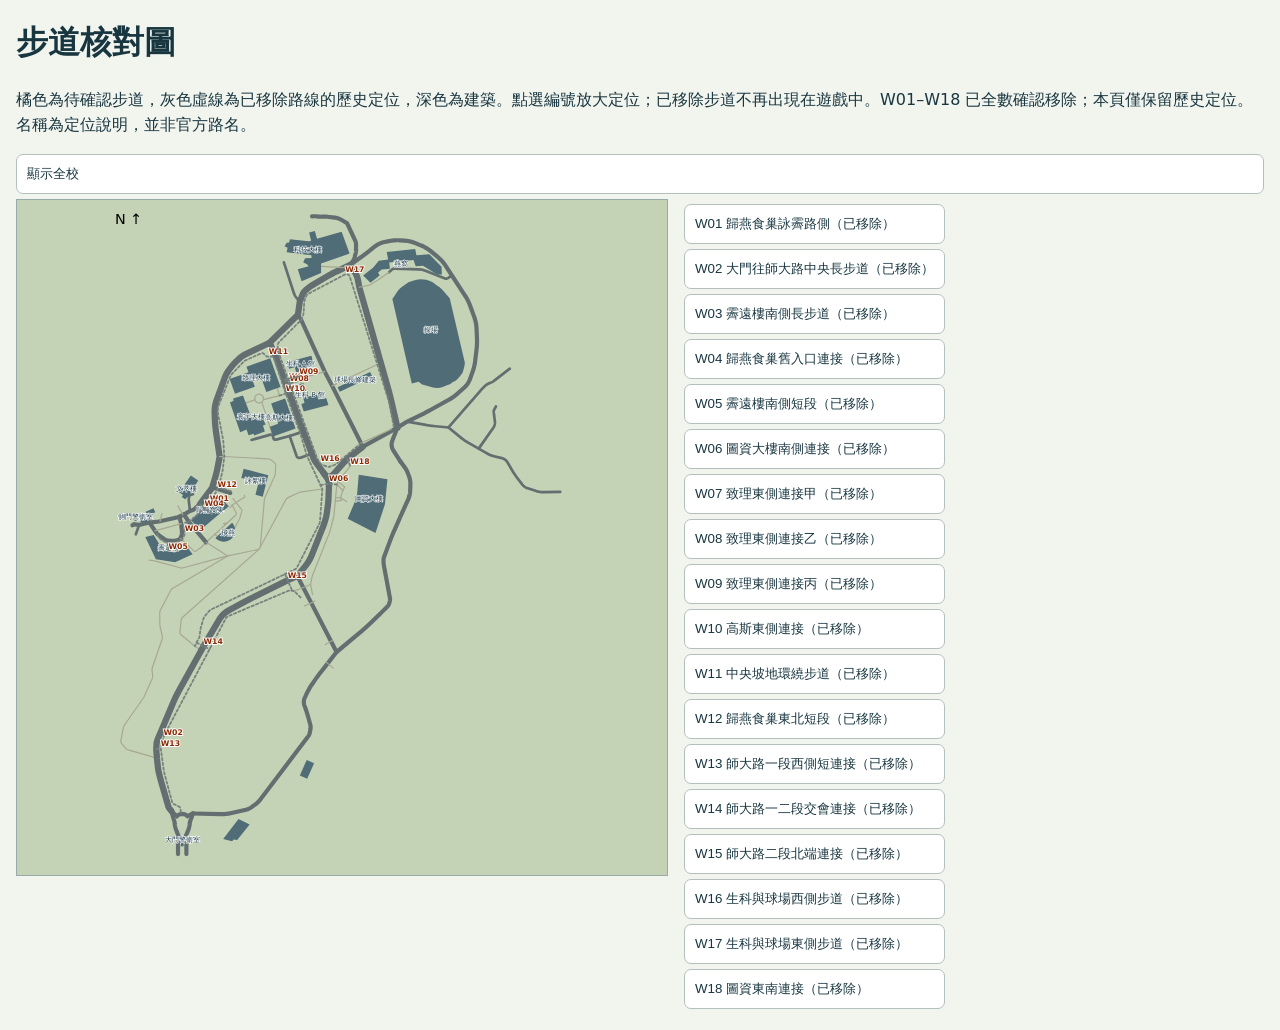
==== commit d82cdfd8: "Level campus plazas, center entrances and correct western uphill bank" ====
--- a/footpaths.html
+++ b/footpaths.html
@@ -1 +1 @@
-<!doctype html><html lang="zh-Hant"><meta charset="utf-8"><meta name="viewport" content="width=device-width,initial-scale=1"><title>步道保留與移除核對</title><style>body{font:16px system-ui;margin:16px;background:#f2f4ee;color:#183640}main{display:flex;gap:16px;flex-wrap:wrap}svg{background:#c4d2b6;width:min(100%,650px);height:75vh;border:1px solid #9aa;touch-action:auto}aside{max-width:430px}button{display:block;padding:10px;text-align:left;width:100%;margin:5px 0;border:1px solid #b4c0bd;border-radius:7px;background:white;color:#183640}.active{background:#ffe39a}p{line-height:1.6}</style><h1>步道核對圖</h1><p>橘色為待確認步道，灰色虛線為已移除路線的歷史定位，深色為建築。點選編號放大定位；已移除步道不再出現在遊戲中。W01–W18 已全數確認移除；本頁僅保留歷史定位。名稱為定位說明，並非官方路名。</p><button id="reset">顯示全校</button><main><svg viewBox="-400 -550 800 1130" aria-label="步道核對地圖"></svg><aside></aside></main><script>const d={"roads":[{"osm":218881793,"name":"清心路","width":10.5,"line":[[92.8,-169],[82.40585621791845,-213.90904870731418],[82.17937235652322,-214.88303811038782],[81.9508968086572,-215.8565144374942],[81.72042957432046,-216.82947768863352],[81.48797065351296,-217.80192786380573],[81.2535200462347,-218.77386496301074],[81.0170777524857,-219.74528898624868],[80.77864377226594,-220.71619993351942],[80.53821810557544,-221.68659780482307],[80.29580075241418,-222.65648260015956],[80.05139171278215,-223.62585431952888],[79.8049909866794,-224.59471296293117],[79.55659857410588,-225.56305853036625],[79.30621447506161,-226.53089102183418],[79.0538386895466,-227.49821043733505],[78.79947121756082,-228.4650167768687],[78.54311205910429,-229.43131004043528],[78.28476121417702,-230.3970902280347],[78.024418682779,-231.36235733966697],[77.76208446491023,-232.3271113753321],[77.4977585605707,-233.29135233503013],[77.23144096976041,-234.255080218761],[76.96313169247938,-235.21829502652474],[76.6928307287276,-236.18099675832138],[76.42053807850506,-237.14318541415082],[57.77946192149494,-302.75681458584916],[57.50616426017145,-303.71874409680385],[57.23284826311678,-304.68066839397574],[56.95951393033098,-305.64258747736517],[56.68616126181401,-306.60450134697203],[56.412790257565845,-307.5664100027962],[56.13940091758654,-308.52831344483786],[55.865993241876076,-309.49021167309684],[55.592567230434454,-310.45210468757324],[55.31912288326166,-311.41399248826707],[55.0456602003577,-312.37587507517827],[54.77217918172259,-313.33775244830696],[54.49867982735631,-314.29962460765296],[54.22516213725887,-315.2614915532164],[53.951626111430265,-316.2233532849972],[53.6780717498705,-317.1852098029954],[53.404499052579574,-318.1470611072111],[53.13090801955748,-319.10890719764416],[52.857298650804225,-320.07074807429456],[52.58367094631981,-321.0325837371624],[52.31002490610423,-321.9944141862476],[52.036360530157495,-322.95623942155026],[51.76267781847959,-323.9180594430703],[51.488976771070526,-324.87987425080775],[51.21525738793029,-325.8416838447626],[29,-403.9],[26.595,-416.185],[26.398820797404795,-417.12568404070436],[26.18028318961917,-418.0577361628174],[25.939387176643127,-418.981156366339],[25.676132758476673,-419.89594465126936],[25.39051993511979,-420.80210101760827],[25.082548706572506,-421.699625465356],[24.7522190728348,-422.58851799451236],[24.39953103390668,-423.4687786050773],[24.024484589788145,-424.340407297051],[23.62707974047919,-425.2034040704333],[23.207316485979817,-426.0577689252243],[22.765194826290035,-426.90350186142393],[22.300714761409825,-427.7406028790323],[21.81387629133921,-428.5690719780493],[14,-441.5]],"sourceLine":[[92.8,-169],[79.7,-225.6],[54.5,-314.3],[29,-403.9],[25.3,-422.8],[14,-441.5]],"curvesPrepared":true,"widening":{"baseWidth":7,"addedEachSide":1.75,"reference":"依使用者指定八路段，左右各半車道；3.5m車道與10.5m總寬為模型尺寸"},"widthTransition":{"length":35,"start":7}},{"osm":218881794,"name":"莘學路","width":7,"line":[[-9.1,206.8],[-18.4,188.8],[-51.5,124.5],[-64.9,98.6],[-74.8,79.4]],"sourceLine":[[-9.1,206.8],[-18.4,188.8],[-51.5,124.5],[-64.9,98.6],[-74.8,79.4]],"curvesPrepared":true,"preservedLine":[[-9.1,206.8],[-18.4,188.8],[-51.5,124.5],[-64.9,98.6],[-74.8,79.4]]},{"osm":218881795,"name":"向陽路","width":7,"line":[[-73.7,-357.9],[-68.3,-349.2],[-28.9,-262.7],[-16.5,-238.8],[31.8,-143],[34.4,-136.6]],"sourceLine":[[-73.7,-357.9],[-68.3,-349.2],[-28.9,-262.7],[-16.5,-238.8],[31.8,-143],[34.4,-136.6]],"curvesPrepared":true,"preservedLine":[[-73.7,-357.9],[-68.3,-349.2],[-28.9,-262.7],[-16.5,-238.8],[31.8,-143],[34.4,-136.6]]},{"osm":218881797,"name":"","width":4.5,"line":[[109.2,-179.1],[140.3021519751283,-173.42990258898465],[141.2560956276395,-173.2591403516534],[142.21089642367403,-173.09451597473168],[143.1665543632319,-172.9360294582196],[144.1230694463132,-172.78368080211712],[145.08044167291786,-172.6374700064243],[146.03867104304587,-172.49739707114105],[146.99775755669722,-172.3634619962674],[147.95770121387199,-172.2356647818034],[148.9185020145701,-172.11400542774896],[149.88015995879158,-171.99848393410417],[150.8426750465364,-171.88910030086896],[151.80604727780465,-171.7858545280434],[152.7702766525962,-171.68874661562742],[178.3,-169.2],[231.59963557957212,-230.63333221200233],[232.2026897406099,-231.3222387248143],[232.81167001350934,-232.00562436925134],[233.42657639827036,-232.6834891453134],[234.04740889489304,-233.3558330530006],[234.67416750337733,-234.02265609231284],[235.30685222372324,-234.68395826325013],[235.94546305593082,-235.33973956581252],[236.59,-235.99],[238.81,-238.21],[239.46933001461682,-238.84027514538528],[240.15232005846724,-239.436100581541],[240.8589701315513,-239.99747630846724],[241.58928023386898,-240.52440232616402],[242.3432503654203,-241.0168786346312],[243.12088052620518,-241.474905233869],[243.92217071622372,-241.89848212387722],[244.7471209354759,-242.28760930465597],[248.42,-243.92],[249.25379544717376,-244.30374983007948],[250.07518178869515,-244.7083326536513],[250.88415902456407,-245.13374847071543],[251.68072715478053,-245.57999728127183],[252.4648861793446,-246.04707908532058],[253.2366360982562,-246.5349938828616],[253.99597691151536,-247.04374167389497],[254.74290861912212,-247.57332245842065],[255.47743122107642,-248.12373623643865],[280.9,-267.7]],"sourceLine":[[109.2,-179.1],[146.5,-172.3],[178.3,-169.2],[234,-233.4],[241.4,-240.8],[252.2,-245.6],[280.9,-267.7]],"curvesPrepared":true,"preservedLine":[[109.2,-179.1],[140.3021519751283,-173.42990258898465],[141.2560956276395,-173.2591403516534],[142.21089642367403,-173.09451597473168],[143.1665543632319,-172.9360294582196],[144.1230694463132,-172.78368080211712],[145.08044167291786,-172.6374700064243],[146.03867104304587,-172.49739707114105],[146.99775755669722,-172.3634619962674],[147.95770121387199,-172.2356647818034],[148.9185020145701,-172.11400542774896],[149.88015995879158,-171.99848393410417],[150.8426750465364,-171.88910030086896],[151.80604727780465,-171.7858545280434],[152.7702766525962,-171.68874661562742],[178.3,-169.2],[231.59963557957212,-230.63333221200233],[232.2026897406099,-231.3222387248143],[232.81167001350934,-232.00562436925134],[233.42657639827036,-232.6834891453134],[234.04740889489304,-233.3558330530006],[234.67416750337733,-234.02265609231284],[235.30685222372324,-234.68395826325013],[235.94546305593082,-235.33973956581252],[236.59,-235.99],[238.81,-238.21],[239.46933001461682,-238.84027514538528],[240.15232005846724,-239.436100581541],[240.8589701315513,-239.99747630846724],[241.58928023386898,-240.52440232616402],[242.3432503654203,-241.0168786346312],[243.12088052620518,-241.474905233869],[243.92217071622372,-241.89848212387722],[244.7471209354759,-242.28760930465597],[248.42,-243.92],[249.25379544717376,-244.30374983007948],[250.07518178869515,-244.7083326536513],[250.88415902456407,-245.13374847071543],[251.68072715478053,-245.57999728127183],[252.4648861793446,-246.04707908532058],[253.2366360982562,-246.5349938828616],[253.99597691151536,-247.04374167389497],[254.74290861912212,-247.57332245842065],[255.47743122107642,-248.12373623643865],[280.9,-267.7]]},{"osm":218881798,"name":"清心路","width":7,"line":[[-249.4,477],[-204.2968151006627,478.150172292515],[-203.31773121134313,478.16911691514207],[-202.33984256351707,478.17598524152646],[-201.36314915718435,478.17077727166793],[-200.3876509923452,478.15349300556676],[-199.41334806899937,478.1241324432226],[-198.440240387147,478.08269558463576],[-197.46832794678807,478.02918242980616],[-196.49761074792264,477.9635929787338],[-195.5280887905506,477.8859272314187],[-194.559762074672,477.7961851878606],[-193.59263060028687,477.6943668480599],[-192.62669436739515,477.58047221201633],[-191.6619533759969,477.4545012797299],[-190.69840762609206,477.3164540512008],[-189.73605711768067,477.1663305264289],[-188.77490185076272,477.00413070541424],[-187.81494182533822,476.8298545881567],[-186.85617704140716,476.6435021746565],[-185.89860749896957,476.4450734649135],[-184.94223319802535,476.2345684589276],[-162.54028517069125,471.1591271089847],[-161.62560302983073,470.9386606194817],[-160.72163808458953,470.6941546106827],[-159.82839033496754,470.42560908258747],[-158.94585978096492,470.1330240351963],[-158.07404642258155,469.8163994685089],[-157.21295025981752,469.4757353825256],[-156.36257129267278,469.1110317772462],[-155.52290952114737,468.7222886526706],[-154.69396494524122,468.3095060087991],[-153.87573756495436,467.8726838456314],[-153.06822738028683,467.4118221631677],[-152.27143439123859,466.92692096140786],[-151.48535859780964,466.41798024035194],[-150.70999999999998,465.885],[-146.09,462.615],[-145.32712651719345,462.0626309181154],[-144.57850606877375,461.4955236724616],[-143.84413865474082,460.9136782630385],[-143.12402427509485,460.3170946898462],[-142.41816292983566,459.7057729528846],[-141.7265546189634,459.07971305215386],[-141.04919934247798,458.43891498765396],[-140.3860971003794,457.78337875938473],[-139.73724789266768,457.1131043673463],[-139.10265171934282,456.4280918115386],[-138.4823085804048,455.72834109196174],[-137.87621847585365,455.0138522086156],[-137.28438140568935,454.28462516150023],[-136.70679736991192,453.5406599506157],[-57.447435771364646,349.1502812598461],[-56.89732297480537,348.3915278204754],[-56.385958893673376,347.61538000630156],[-55.913343527968664,346.82183781732454],[-55.47947687769127,346.0109012535446],[-55.08435894284116,345.18257031496154],[-54.72798972341835,344.33684500157534],[-54.41036921942282,343.4737253133861],[-54.13149743085459,342.59321125039384],[-53.891374357713644,341.6953028125984],[-53.69,340.78],[-52.910000000000004,336.82],[-52.7497124383672,335.8968328709479],[-52.63284975346878,334.97533148379154],[-52.55941194530474,334.0554958385307],[-52.52939901387509,333.1373259351657],[-52.54281095917983,332.22082177369646],[-52.599647781218955,331.3059833541229],[-52.69990947999247,330.39281067644504],[-52.84359605550037,329.4813037406629],[-53.03070750774265,328.57146254677644],[-53.261243836719316,327.66328709478574],[-56.85288842981563,314.7440878867826],[-57.1189446155043,313.7956165962565],[-57.38936700966047,312.848513549473],[-57.66415561228414,311.9027787464321],[-57.94331042337532,310.958412187134],[-58.22683144293401,310.0154138715785],[-58.51471867096021,309.07378379976575],[-58.80697210745391,308.1335219716957],[-59.10359175241511,307.19462838736825],[-59.404577605843826,306.2571030467835],[-59.709929667740056,305.32094594994146],[-60.01964793810378,304.38615709684206],[-60.33373241693501,303.45273648748537],[-60.65218310423375,302.52068412187134],[-60.975,301.59000000000003],[-62.925000000000004,296.01],[-63.2235058191512,295.08133497203517],[-63.469023276604794,294.15533988814076],[-63.661552372360774,293.23201474831654],[-63.80109310641915,292.3113595525628],[-63.887645478779916,291.3933743008793],[-63.92120948944307,290.47805899326625],[-63.90178513840864,289.56541362972354],[-63.82937242567658,288.65543821025113],[-63.703971351246935,287.7481327348491],[-63.52558191511966,286.8434972035175],[-63.29420411729479,285.9415316162561],[-63.009837957772305,285.0422359730651],[-62.67248343655223,284.14561027394444],[-62.282140553634534,283.25165451889416],[-58.765,275.72],[-58.35334548914377,274.8493447423664],[-57.93367607422213,273.98326132240646],[-57.5059917552351,273.1217497401204],[-57.070292532182656,272.26480999550813],[-56.62657840506482,271.41244208856966],[-56.17484937388157,270.564646019305],[-55.71510543863293,269.7214217877142],[-55.24734659931889,268.88276939379716],[-54.77157285593944,268.0486888375539],[-54.287784208494585,267.2191801189846],[-53.79598065698434,266.39424323808896],[-53.296162201408684,265.5738781948671],[-52.78832884176762,264.7580849893192],[-52.27248057806116,263.946863621445],[-51.7486174102893,263.1402140912446],[-51.21673933845204,262.33813639871806],[-50.67684636254937,261.5406305438653],[-45.875,254.52],[-45.30957903492277,253.69668240860187],[-44.74109391746887,252.87561852329648],[-44.16954464763832,252.05680834408378],[-43.59493122543107,251.2402518709637],[-43.01725365084715,250.42594910393635],[-42.43651192388657,249.6139000430017],[-41.852706044549315,248.80410468815973],[-41.265836012835386,247.99656303941038],[-40.675901828744784,247.19127509675377],[-40.08290349227751,246.3882408601898],[-39.48684100343356,245.58746032971857],[-38.88771436221295,244.78893350534],[-38.28552356861566,243.99266038705412],[-37.68026862264169,243.19864097486092],[-37.07194952429106,242.40687526876042],[-36.46056627356376,241.6173632687526],[-35.846118870459776,240.83010497483744],[-35.22860731497913,240.045100387015],[-23.9,225.7],[-9.1,206.8],[29.27546415935152,174.7786431960095],[30.02688563200237,174.14961876333388],[30.776242881825226,173.518274104509],[31.523535908820076,172.88460921953475],[32.26876471298695,172.24862410841124],[33.0119292943258,171.61031877113834],[33.753029652836666,170.96969320771615],[34.49206578851954,170.3267474181447],[35.229037701374416,169.68148140242388],[35.963945391401296,169.0338951605538],[36.69678885860017,168.38398869253436],[37.42756810297105,167.7317619983656],[38.15628312451395,167.07721507804757],[38.88293392322883,166.42034793158018],[39.60752049911573,165.76116055896352],[40.33004285217463,165.09965296019755],[41.05050098240554,164.43582513528224],[41.76889488980843,163.76967708421762],[42.485224574383345,163.10120880700367],[43.19949003613026,162.43042030364046],[43.91169127504917,161.7573115741279],[50.95941830757601,155.075268491402],[51.66320002258735,154.40745481349032],[52.36642882913657,153.73906747803565],[53.06910472722367,153.07010648503794],[53.77122771684866,152.40057183449733],[54.47279779801151,151.73046352641364],[55.17381497071224,151.05978156078697],[55.87427923495086,150.38852593761735],[56.57419059072737,149.71669665690473],[57.27354903804175,149.04429371864913],[57.972354576894006,148.3713171228505],[58.67060720728415,147.6977668695089],[59.36830692921216,147.02364295862432],[60.06545374267806,146.34894539019675],[60.76204764768185,145.67367416422618],[61.45808864422351,144.99782928071266],[62.15357673230305,144.3214107396561],[62.848511911920454,143.64441854105655],[63.54289418307577,142.96685268491404],[64.23672354576895,142.28871317122852],[64.93,141.61],[75.23777707253322,131.510460848124],[75.85470432115825,130.86847783684493],[76.42437460329992,130.19775922706975],[76.94678791895828,129.49830501879845],[77.4219442681333,128.77011521203102],[77.84984365082498,128.01318980676746],[78.23048606703333,127.22752880300776],[78.56387151675833,126.41313220075195],[78.85,125.57000000000001],[79.75,122.63],[79.98579822279582,121.77099876658306],[80.1681928911833,120.90899506633224],[80.29718400516242,120.04398889924752],[80.37277156473318,119.17598026532893],[80.3949555698956,118.30496916457646],[80.36373602064967,117.43095559699012],[80.27911291699537,116.55393956256987],[80.14108625893273,115.67392106131574],[70.31749635072146,63.104439930887786],[70.15152793114231,62.15918035738696],[70.00647772995994,61.21165302596315],[69.88234574717434,60.26185793661641],[69.77913198278557,59.309795089346736],[69.69683643679359,58.355464484154105],[69.6354591091984,57.39886612103852],[69.595,56.44],[69.50500000000001,53.56],[69.5011396713306,52.60430024092176],[69.5495586853224,51.657200963686996],[69.65025704197538,50.718702168295735],[69.80323474128954,49.78880385474798],[70.00849178326493,48.86750602304373],[70.26602816790148,47.95480867318297],[70.57584389519924,47.050711805165705],[80.2721286625357,21.08094211362814],[80.61625165768922,20.163391993844982],[80.96304637565687,19.24693005722114],[81.31251281643868,18.331556303756606],[81.66465098003468,17.417270733451396],[82.01946086644479,16.504073346305486],[82.37694247566905,15.591964142318893],[82.73709580770752,14.680943121491616],[83.09992086256011,13.771010283823651],[83.46541764022685,12.862165629315001],[83.83358614070775,11.95440915796566],[84.2044263640028,11.047740869775636],[84.57793831011202,10.142160764744924],[84.95412197903538,9.237668842873525],[85.3329773707729,8.334265104161439],[85.71450448532457,7.431949548608667],[86.0987033226904,6.530722176215207],[86.48557388287038,5.630582986981063],[86.87511616586453,4.731531980906229],[87.26733017167282,3.833569157990711],[87.66221590029527,2.9366945182345034],[96.13778409970473,-16.2366945182345],[96.5342827764091,-17.132900521406103],[96.93133562646317,-18.02885743456782],[97.32894264986692,-18.924565257719628],[97.72710384662038,-19.82002399086156],[98.12581921672351,-20.71523363399359],[98.52508876017635,-21.610194187115727],[98.92491247697888,-22.504905650227975],[99.3252903671311,-23.399368023330332],[99.72622243063303,-24.29358130642279],[100.12770866748463,-25.187545499505354],[100.52974907768592,-26.081260602578034],[100.9323436612369,-26.97472661564082],[101.33549241813759,-27.867943538693705],[101.73919534838797,-28.760911371736704],[102.14345245198803,-29.653630114769808],[102.5482637289378,-30.54609976779302],[102.95362917923724,-31.438320330806334],[103.3595488028864,-32.330291803809764],[103.76602259988522,-33.22201418680329],[104.17305057023376,-34.11348747978693],[110.27602535275835,-47.4692728734277],[110.66836829304681,-48.352885371668535],[111.04006941452512,-49.24133906048608],[111.39112871719333,-50.13463393988035],[111.72154620105135,-51.032770009851326],[112.03132186609926,-51.93574727039902],[112.32045571233706,-52.84356572152342],[112.5889477397647,-53.756225363224544],[112.83679794838221,-54.673726195502375],[113.0640063381896,-55.59606821835692],[113.27057290918684,-56.52325143178818],[113.45649766137396,-57.45527583579616],[113.62178059475093,-58.39214143038085],[113.76642170931777,-59.33384821554226],[113.8904210050745,-60.280396191280374],[113.99377848202107,-61.231785357595214],[114.07649414015752,-62.18801571448677],[114.13856797948382,-63.14908726195502],[114.18,-64.115],[114.49239435284917,-73.83827423243054],[114.51026501071173,-74.83018632822484],[114.49999832363757,-75.81769930250944],[114.46159429162672,-76.80081315528433],[114.3950529146792,-77.77952788654954],[114.30037419279498,-78.75384349630507],[114.17755812597403,-79.72375998455087],[114.0266047142164,-80.68927735128698],[113.84751395752207,-81.65039559651339],[113.64028585589105,-82.6071147202301],[113.40492040932332,-83.55943472243713],[113.14141761781892,-84.50735560313444],[112.84977748137781,-85.45087736232207],[112.53,-86.39],[110.5513224582369,-91.94306277849647],[110.22654102950365,-92.82388189410351],[109.88337288429977,-93.69497394200043],[109.52181802262538,-94.55633892218724],[109.1418764444804,-95.407976834664],[108.74354814986486,-96.24988767943061],[108.32683313877874,-97.08207145648714],[107.89173141122205,-97.90452816583357],[107.4382429671948,-98.71725780746989],[106.96636780669698,-99.52026038139611],[106.47610592972859,-100.31353588761223],[105.96745733628963,-101.09708432611826],[105.44042202638009,-101.87090569691419],[104.895,-102.635],[98.2,-111.8]],"sourceLine":[[-249.4,477],[-194.5,478.4],[-156.1,469.7],[-140.7,458.8],[-54.6,345.4],[-52,332.2],[-58.7,308.1],[-65.2,289.5],[-55.3,268.3],[-40.8,247.1],[-23.9,225.7],[-9.1,206.8],[36.8,168.5],[58,148.4],[77.8,129],[80.8,119.2],[69.7,59.8],[69.4,50.2],[83.7,11.9],[100.1,-25.2],[113.9,-55.4],[114.7,-80.3],[108.5,-97.7],[98.2,-111.8]],"curvesPrepared":true,"preservedLine":[[-249.4,477],[-204.2968151006627,478.150172292515],[-203.31773121134313,478.16911691514207],[-202.33984256351707,478.17598524152646],[-201.36314915718435,478.17077727166793],[-200.3876509923452,478.15349300556676],[-199.41334806899937,478.1241324432226],[-198.440240387147,478.08269558463576],[-197.46832794678807,478.02918242980616],[-196.49761074792264,477.9635929787338],[-195.5280887905506,477.8859272314187],[-194.559762074672,477.7961851878606],[-193.59263060028687,477.6943668480599],[-192.62669436739515,477.58047221201633],[-191.6619533759969,477.4545012797299],[-190.69840762609206,477.3164540512008],[-189.73605711768067,477.1663305264289],[-188.77490185076272,477.00413070541424],[-187.81494182533822,476.8298545881567],[-186.85617704140716,476.6435021746565],[-185.89860749896957,476.4450734649135],[-184.94223319802535,476.2345684589276],[-162.54028517069125,471.1591271089847],[-161.62560302983073,470.9386606194817],[-160.72163808458953,470.6941546106827],[-159.82839033496754,470.42560908258747],[-158.94585978096492,470.1330240351963],[-158.07404642258155,469.8163994685089],[-157.21295025981752,469.4757353825256],[-156.36257129267278,469.1110317772462],[-155.52290952114737,468.7222886526706],[-154.69396494524122,468.3095060087991],[-153.87573756495436,467.8726838456314],[-153.06822738028683,467.4118221631677],[-152.27143439123859,466.92692096140786],[-151.48535859780964,466.41798024035194],[-150.70999999999998,465.885],[-146.09,462.615],[-145.32712651719345,462.0626309181154],[-144.57850606877375,461.4955236724616],[-143.84413865474082,460.9136782630385],[-143.12402427509485,460.3170946898462],[-142.41816292983566,459.7057729528846],[-141.7265546189634,459.07971305215386],[-141.04919934247798,458.43891498765396],[-140.3860971003794,457.78337875938473],[-139.73724789266768,457.1131043673463],[-139.10265171934282,456.4280918115386],[-138.4823085804048,455.72834109196174],[-137.87621847585365,455.0138522086156],[-137.28438140568935,454.28462516150023],[-136.70679736991192,453.5406599506157],[-57.447435771364646,349.1502812598461],[-56.89732297480537,348.3915278204754],[-56.385958893673376,347.61538000630156],[-55.913343527968664,346.82183781732454],[-55.47947687769127,346.0109012535446],[-55.08435894284116,345.18257031496154],[-54.72798972341835,344.33684500157534],[-54.41036921942282,343.4737253133861],[-54.13149743085459,342.59321125039384],[-53.891374357713644,341.6953028125984],[-53.69,340.78],[-52.910000000000004,336.82],[-52.7497124383672,335.8968328709479],[-52.63284975346878,334.97533148379154],[-52.55941194530474,334.0554958385307],[-52.52939901387509,333.1373259351657],[-52.54281095917983,332.22082177369646],[-52.599647781218955,331.3059833541229],[-52.69990947999247,330.39281067644504],[-52.84359605550037,329.4813037406629],[-53.03070750774265,328.57146254677644],[-53.261243836719316,327.66328709478574],[-56.85288842981563,314.7440878867826],[-57.1189446155043,313.7956165962565],[-57.38936700966047,312.848513549473],[-57.66415561228414,311.9027787464321],[-57.94331042337532,310.958412187134],[-58.22683144293401,310.0154138715785],[-58.51471867096021,309.07378379976575],[-58.80697210745391,308.1335219716957],[-59.10359175241511,307.19462838736825],[-59.404577605843826,306.2571030467835],[-59.709929667740056,305.32094594994146],[-60.01964793810378,304.38615709684206],[-60.33373241693501,303.45273648748537],[-60.65218310423375,302.52068412187134],[-60.975,301.59000000000003],[-62.925000000000004,296.01],[-63.2235058191512,295.08133497203517],[-63.469023276604794,294.15533988814076],[-63.661552372360774,293.23201474831654],[-63.80109310641915,292.3113595525628],[-63.887645478779916,291.3933743008793],[-63.92120948944307,290.47805899326625],[-63.90178513840864,289.56541362972354],[-63.82937242567658,288.65543821025113],[-63.703971351246935,287.7481327348491],[-63.52558191511966,286.8434972035175],[-63.29420411729479,285.9415316162561],[-63.009837957772305,285.0422359730651],[-62.67248343655223,284.14561027394444],[-62.282140553634534,283.25165451889416],[-58.765,275.72],[-58.35334548914377,274.8493447423664],[-57.93367607422213,273.98326132240646],[-57.5059917552351,273.1217497401204],[-57.070292532182656,272.26480999550813],[-56.62657840506482,271.41244208856966],[-56.17484937388157,270.564646019305],[-55.71510543863293,269.7214217877142],[-55.24734659931889,268.88276939379716],[-54.77157285593944,268.0486888375539],[-54.287784208494585,267.2191801189846],[-53.79598065698434,266.39424323808896],[-53.296162201408684,265.5738781948671],[-52.78832884176762,264.7580849893192],[-52.27248057806116,263.946863621445],[-51.7486174102893,263.1402140912446],[-51.21673933845204,262.33813639871806],[-50.67684636254937,261.5406305438653],[-45.875,254.52],[-45.30957903492277,253.69668240860187],[-44.74109391746887,252.87561852329648],[-44.16954464763832,252.05680834408378],[-43.59493122543107,251.2402518709637],[-43.01725365084715,250.42594910393635],[-42.43651192388657,249.6139000430017],[-41.852706044549315,248.80410468815973],[-41.265836012835386,247.99656303941038],[-40.675901828744784,247.19127509675377],[-40.08290349227751,246.3882408601898],[-39.48684100343356,245.58746032971857],[-38.88771436221295,244.78893350534],[-38.28552356861566,243.99266038705412],[-37.68026862264169,243.19864097486092],[-37.07194952429106,242.40687526876042],[-36.46056627356376,241.6173632687526],[-35.846118870459776,240.83010497483744],[-35.22860731497913,240.045100387015],[-23.9,225.7],[-9.1,206.8],[29.27546415935152,174.7786431960095],[30.02688563200237,174.14961876333388],[30.776242881825226,173.518274104509],[31.523535908820076,172.88460921953475],[32.26876471298695,172.24862410841124],[33.0119292943258,171.61031877113834],[33.753029652836666,170.96969320771615],[34.49206578851954,170.3267474181447],[35.229037701374416,169.68148140242388],[35.963945391401296,169.0338951605538],[36.69678885860017,168.38398869253436],[37.42756810297105,167.7317619983656],[38.15628312451395,167.07721507804757],[38.88293392322883,166.42034793158018],[39.60752049911573,165.76116055896352],[40.33004285217463,165.09965296019755],[41.05050098240554,164.43582513528224],[41.76889488980843,163.76967708421762],[42.485224574383345,163.10120880700367],[43.19949003613026,162.43042030364046],[43.91169127504917,161.7573115741279],[50.95941830757601,155.075268491402],[51.66320002258735,154.40745481349032],[52.36642882913657,153.73906747803565],[53.06910472722367,153.07010648503794],[53.77122771684866,152.40057183449733],[54.47279779801151,151.73046352641364],[55.17381497071224,151.05978156078697],[55.87427923495086,150.38852593761735],[56.57419059072737,149.71669665690473],[57.27354903804175,149.04429371864913],[57.972354576894006,148.3713171228505],[58.67060720728415,147.6977668695089],[59.36830692921216,147.02364295862432],[60.06545374267806,146.34894539019675],[60.76204764768185,145.67367416422618],[61.45808864422351,144.99782928071266],[62.15357673230305,144.3214107396561],[62.848511911920454,143.64441854105655],[63.54289418307577,142.96685268491404],[64.23672354576895,142.28871317122852],[64.93,141.61],[75.23777707253322,131.510460848124],[75.85470432115825,130.86847783684493],[76.42437460329992,130.19775922706975],[76.94678791895828,129.49830501879845],[77.4219442681333,128.77011521203102],[77.84984365082498,128.01318980676746],[78.23048606703333,127.22752880300776],[78.56387151675833,126.41313220075195],[78.85,125.57000000000001],[79.75,122.63],[79.98579822279582,121.77099876658306],[80.1681928911833,120.90899506633224],[80.29718400516242,120.04398889924752],[80.37277156473318,119.17598026532893],[80.3949555698956,118.30496916457646],[80.36373602064967,117.43095559699012],[80.27911291699537,116.55393956256987],[80.14108625893273,115.67392106131574],[70.31749635072146,63.104439930887786],[70.15152793114231,62.15918035738696],[70.00647772995994,61.21165302596315],[69.88234574717434,60.26185793661641],[69.77913198278557,59.309795089346736],[69.69683643679359,58.355464484154105],[69.6354591091984,57.39886612103852],[69.595,56.44],[69.50500000000001,53.56],[69.5011396713306,52.60430024092176],[69.5495586853224,51.657200963686996],[69.65025704197538,50.718702168295735],[69.80323474128954,49.78880385474798],[70.00849178326493,48.86750602304373],[70.26602816790148,47.95480867318297],[70.57584389519924,47.050711805165705],[80.2721286625357,21.08094211362814],[80.61625165768922,20.163391993844982],[80.96304637565687,19.24693005722114],[81.31251281643868,18.331556303756606],[81.66465098003468,17.417270733451396],[82.01946086644479,16.504073346305486],[82.37694247566905,15.591964142318893],[82.73709580770752,14.680943121491616],[83.09992086256011,13.771010283823651],[83.46541764022685,12.862165629315001],[83.83358614070775,11.95440915796566],[84.2044263640028,11.047740869775636],[84.57793831011202,10.142160764744924],[84.95412197903538,9.237668842873525],[85.3329773707729,8.334265104161439],[85.71450448532457,7.431949548608667],[86.0987033226904,6.530722176215207],[86.48557388287038,5.630582986981063],[86.87511616586453,4.731531980906229],[87.26733017167282,3.833569157990711],[87.66221590029527,2.9366945182345034],[96.13778409970473,-16.2366945182345],[96.5342827764091,-17.132900521406103],[96.93133562646317,-18.02885743456782],[97.32894264986692,-18.924565257719628],[97.72710384662038,-19.82002399086156],[98.12581921672351,-20.71523363399359],[98.52508876017635,-21.610194187115727],[98.92491247697888,-22.504905650227975],[99.3252903671311,-23.399368023330332],[99.72622243063303,-24.29358130642279],[100.12770866748463,-25.187545499505354],[100.52974907768592,-26.081260602578034],[100.9323436612369,-26.97472661564082],[101.33549241813759,-27.867943538693705],[101.73919534838797,-28.760911371736704],[102.14345245198803,-29.653630114769808],[102.5482637289378,-30.54609976779302],[102.95362917923724,-31.438320330806334],[103.3595488028864,-32.330291803809764],[103.76602259988522,-33.22201418680329],[104.17305057023376,-34.11348747978693],[110.27602535275835,-47.4692728734277],[110.66836829304681,-48.352885371668535],[111.04006941452512,-49.24133906048608],[111.39112871719333,-50.13463393988035],[111.72154620105135,-51.032770009851326],[112.03132186609926,-51.93574727039902],[112.32045571233706,-52.84356572152342],[112.5889477397647,-53.756225363224544],[112.83679794838221,-54.673726195502375],[113.0640063381896,-55.59606821835692],[113.27057290918684,-56.52325143178818],[113.45649766137396,-57.45527583579616],[113.62178059475093,-58.39214143038085],[113.76642170931777,-59.33384821554226],[113.8904210050745,-60.280396191280374],[113.99377848202107,-61.231785357595214],[114.07649414015752,-62.18801571448677],[114.13856797948382,-63.14908726195502],[114.18,-64.115],[114.49239435284917,-73.83827423243054],[114.51026501071173,-74.83018632822484],[114.49999832363757,-75.81769930250944],[114.46159429162672,-76.80081315528433],[114.3950529146792,-77.77952788654954],[114.30037419279498,-78.75384349630507],[114.17755812597403,-79.72375998455087],[114.0266047142164,-80.68927735128698],[113.84751395752207,-81.65039559651339],[113.64028585589105,-82.6071147202301],[113.40492040932332,-83.55943472243713],[113.14141761781892,-84.50735560313444],[112.84977748137781,-85.45087736232207],[112.53,-86.39],[110.5513224582369,-91.94306277849647],[110.22654102950365,-92.82388189410351],[109.88337288429977,-93.69497394200043],[109.52181802262538,-94.55633892218724],[109.1418764444804,-95.407976834664],[108.74354814986486,-96.24988767943061],[108.32683313877874,-97.08207145648714],[107.89173141122205,-97.90452816583357],[107.4382429671948,-98.71725780746989],[106.96636780669698,-99.52026038139611],[106.47610592972859,-100.31353588761223],[105.96745733628963,-101.09708432611826],[105.44042202638009,-101.87090569691419],[104.895,-102.635],[98.2,-111.8]]},{"osm":218881799,"name":"環手星月大道","width":7,"line":[[34.4,-136.6],[92.8,-169],[109.2,-179.1],[129.7754045742727,-189.03778044063512],[130.6572425689391,-189.46520344687283],[131.53783746779294,-189.89502855371305],[132.4171892708341,-190.3272557611557],[133.29529797806268,-190.76188506920087],[134.1721635894786,-191.19891647784843],[135.0477861050819,-191.63834998709848],[135.92216552487264,-192.08018559695105],[136.79530184885073,-192.52442330740604],[137.66719507701617,-192.97106311846358],[138.53784520936904,-193.42010503012352],[139.40725224590926,-193.87154904238594],[140.27541618663685,-194.32539515525082],[141.14233703155185,-194.78164336871816],[142.0080147806542,-195.24029368278798],[142.87244943394396,-195.70134609746032],[143.7356409914211,-196.1648006127351],[144.5975894530856,-196.6306572286123],[145.4582948189375,-197.09891594509205],[146.31775708897675,-197.56957676217422],[147.1759762632034,-198.04263967985887],[178.12402373679657,-215.15736032014115],[178.97848470485684,-215.63605387489778],[179.82667235639687,-216.12360660319592],[180.66858669141675,-216.6200185050355],[181.50422770991648,-217.12528958041662],[182.33359541189594,-217.63941982933915],[183.15668979735526,-218.1624092518032],[183.9735108662944,-218.69425784780876],[184.78405861871337,-219.23496561735578],[185.58833305461218,-219.78453256044435],[186.38633417399075,-220.3429586770743],[187.17806197684914,-220.91024396724583],[187.96351646318732,-221.4863884309588],[188.74269763300535,-222.07139206821327],[189.5156054863032,-222.66525487900924],[190.28224002308085,-223.2679768633467],[191.0426012433383,-223.8795580212256],[191.7966891470756,-224.499998352646],[192.5445037342927,-225.12929785760792],[193.28604500498963,-225.7674565361113],[194.02131295916635,-226.41447438815618],[203.87868704083363,-235.18552561184381],[204.6007944983579,-235.8437455031345],[205.30285427909757,-236.51551029937534],[205.98486638305255,-237.20082000056624],[206.6468308102229,-237.89967460670744],[207.2887475606085,-238.6120741177986],[207.9106166342095,-239.33801853383997],[208.5124380310258,-240.0775078548315],[209.0942117510575,-240.83054208077314],[209.65593779430452,-241.59712121166496],[210.1976161607668,-242.37724524750683],[210.71924685044448,-243.1709141882989],[211.22082986333749,-243.9781280340411],[211.70236519944586,-244.7988867847334],[212.16385285876953,-245.63319044037587],[212.60529284130854,-246.48103900096848],[213.0266851470629,-247.34243246651124],[213.4280297760326,-248.21737083700407],[213.8093267282176,-249.1058541124471],[214.17057600361798,-250.00788229284026],[214.51177760223368,-250.92345537818355],[218.58822239776632,-262.27654462181647],[218.91398702017102,-263.20016327593174],[219.22892536693845,-264.12632816264085],[219.53303743806853,-265.0550392819437],[219.8263232335613,-265.9862966338405],[220.10878275341676,-266.92010021833096],[220.38041599763488,-267.8564500354153],[220.64122296621574,-268.7953460850935],[220.89120365915932,-269.73678836736553],[221.13035807646554,-270.6807768822314],[221.3586862181344,-271.627311629691],[221.576188084166,-272.57639260974446],[221.7828636745603,-273.52801982239174],[221.97871298931724,-274.4821932676328],[222.16373602843692,-275.43891294546773],[222.33793279191926,-276.39817885589645],[222.5013032797643,-277.35999099891905],[222.653847491972,-278.32434937453536],[222.79556542854243,-279.2912539827456],[222.92645708947552,-280.26070482354964],[223.0465224747713,-281.23270189694745],[225.2534775252287,-299.96729810305254],[225.36408826717096,-300.9407083361917],[225.46661599804347,-301.91439865621953],[225.56106071784615,-302.8883690631361],[225.6474224265792,-303.8626195569415],[225.72570112424236,-304.83715013763555],[225.7958968108358,-305.81196080521835],[225.85800948635955,-306.78705155969],[225.91203915081348,-307.76242240105034],[225.9579858041977,-308.7380733292994],[225.9958494465121,-309.71400434443717],[226.02563007775677,-310.69021544646375],[226.04732769793168,-311.66670663537906],[226.06094230703684,-312.64347791118314],[226.06647390507223,-313.62052927387595],[226.06392249203788,-314.5978607234575],[226.05328806793375,-315.5754722599278],[226.03457063275982,-316.55336388328675],[226.0077701865162,-317.53153559353456],[225.97288672920286,-318.5099873906711],[225.92992026081967,-319.48871927469634],[225.17007973918032,-335.3112807253037],[225.11584405694964,-336.28869478825396],[225.04715295809376,-337.2631931221656],[224.96400644261254,-338.23477572703854],[224.8664045105062,-339.20344260287294],[224.75434716177446,-340.1691937496685],[224.6278343964175,-341.13202916742546],[224.4868662144353,-342.09194885614374],[224.33144261582785,-343.0489528158233],[224.16156360059514,-344.0030410464643],[223.97722916873718,-344.9542135480666],[223.77843932025394,-345.9024703206302],[223.56519405514547,-346.8478113641551],[223.33749337341175,-347.7902366786414],[223.09533727505277,-348.72974626408904],[222.8387257600685,-349.6663401204979],[222.567658828459,-350.6000182478682],[222.2821364802242,-351.5307806461998],[221.98215871536422,-352.4586273154928],[221.66772553387895,-353.383558255747],[221.33883693576843,-354.3055734669626],[214.66116306423157,-372.59442653303745],[214.3200854524022,-373.512504010669],[213.9690852297604,-374.4256217501709],[213.6081623963061,-375.33377975154326],[213.23731695203946,-376.2369780147862],[212.8565488969603,-377.13521653989943],[212.4658582310687,-378.02849532688316],[212.06524495436472,-378.9168143757375],[211.65470906684828,-379.8001736864622],[211.23425056851943,-380.6785732590573],[210.80386945937806,-381.552013093523],[210.3635657394243,-382.42049318985903],[209.9133394086581,-383.28401354806556],[209.45319046707942,-384.14257416814246],[208.98311891468836,-384.99617505008996],[208.50312475148485,-385.84481619390783],[208.01320797746888,-386.68849759959625],[207.51336859264043,-387.52721926715503],[207.00360659699965,-388.36098119658436],[206.48392199054635,-389.1897833878841],[205.95431477328063,-390.01362584105425],[183.9,-423.9],[173.54926626585186,-439.7887059231191],[173.00883461796246,-440.60492324292375],[172.45739292746467,-441.41131638696163],[171.89494119435838,-442.2078853552326],[171.3214794186438,-442.99463014773676],[170.73700760032068,-443.771550764474],[170.1415257393892,-444.53864720544453],[169.5350338358493,-445.29591947064813],[168.917531889701,-446.0433675600849],[168.28901990094428,-446.78099147375485],[167.6494978695791,-447.508791211658],[166.99896579560553,-448.2267667737942],[166.33742367902354,-448.93491816016365],[165.66487151983313,-449.6332453707662],[164.9813093180343,-450.32174840560197],[164.28673707362705,-451.00042726467086],[163.58115478661142,-451.66928194797293],[162.8645624569873,-452.3283124555081],[162.13696008475483,-452.97751878727655],[161.39834766991393,-453.6169009432781],[160.64872521246457,-454.24645892351276],[148.55127478753542,-464.25354107648724],[147.79226646076506,-464.8716414514153],[147.02549643796104,-465.4766507914971],[146.25096471912337,-466.06856909673235],[145.46867130425207,-466.6473963671214],[144.6786161933471,-467.21313260266385],[143.88079938640848,-467.7657778033599],[143.07522088343623,-468.30533196920976],[142.2618806844303,-468.83179510021324],[141.44077878939078,-469.34516719637026],[140.61191519831755,-469.8454482576808],[139.77528991121068,-470.3326382841451],[138.93090292807017,-470.806737275763],[138.07875424889602,-471.2677452325345],[137.21884387368823,-471.71566215445955],[136.35117180244677,-472.1504880415383],[135.47573803517167,-472.57222289377063],[134.5925425718629,-472.9808667111566],[133.70158541252053,-473.3764194936962],[132.80286655714445,-473.75888124138936],[131.89638600573477,-474.12825195423613],[121.80249521710053,-478.1511794424599],[120.91628379595728,-478.4958646519585],[120.02659589402232,-478.82490542623526],[119.13343151129564,-479.13830176529],[118.23679064777734,-479.4360536691232],[117.33667330346734,-479.7181611377345],[116.43307947836563,-479.9846241711239],[115.52600917247223,-480.23544276929147],[114.61546238578717,-480.4706169322373],[113.7014391183104,-480.6901466599613],[112.78393937004195,-480.89403195246325],[111.86296314098183,-481.0822728097436],[110.93851043113,-481.254869231802],[110.01058124048649,-481.41182121863864],[109.07917556905127,-481.55312877025335],[108.14429341682441,-481.6787918866464],[107.20593478380583,-481.78881056781756],[106.26409966999557,-481.88318481376683],[105.31878807539363,-481.96191462449434],[104.37,-482.025],[96.63,-482.475],[95.67992174312482,-482.5238763628228],[94.73073960407821,-482.5599791355016],[93.78245358286014,-482.5833083180365],[92.83506367947071,-482.59386391042744],[91.88856989390982,-482.59164591267455],[90.9429722261775,-482.57665432477756],[89.99827067627376,-482.5488891467367],[89.0544652441986,-482.508350378552],[88.11155592995203,-482.45503802022324],[87.169542733534,-482.38895207175057],[86.22842565494456,-482.31009253313397],[85.2882046941837,-482.21845940437345],[84.34887985125141,-482.1140526854689],[83.4104511261477,-481.99687237642047],[82.47291851887258,-481.8669184772282],[81.536282029426,-481.7241909878919],[80.60054165780802,-481.5686899084117],[79.6656974040186,-481.40041523878756],[78.73174926805777,-481.21936697901947],[71.09,-479.685],[70.15923171877115,-479.4863482424929],[69.23850582245296,-479.2661824436555],[68.32782231104551,-479.0245026034879],[67.42718118454874,-478.76130872199036],[66.5365824429627,-478.4766007991626],[65.65602608628731,-478.17037883500456],[64.78551211452263,-477.8426428295164],[63.92504052766868,-477.49339278269815],[63.07461132572541,-477.1226286945498],[62.23422450869283,-476.7303505650712],[61.40388007657096,-476.3165583942625],[60.58357802935977,-475.8812521821236],[59.7733183670593,-475.4244319286545],[58.97310108966952,-474.9460976338553],[58.18292619719044,-474.446249297726],[57.40279368962206,-473.92488692026643],[56.63270356696438,-473.38201050147677],[55.872655829217386,-472.817620041357],[55.122650476381104,-472.23171553990704],[47.74913643900031,-466.3262314466201],[46.983429810261896,-465.71465468727956],[46.21613721184673,-465.1051706985821],[45.44725864375479,-464.49777948052747],[44.676794105986104,-463.89248103311604],[43.90474359854065,-463.2892753563474],[43.13110712141843,-462.6881624502218],[42.35588467461946,-462.0891423147392],[41.57907625814372,-461.4922149498997],[40.80068187199123,-460.89738035570304],[40.02070151616197,-460.3046385321494],[39.23913519065595,-459.71398947923876],[38.45598289547318,-459.125433196971],[37.67124463061364,-458.5389696853464],[36.88492039607734,-457.95459894436476],[36.097010191864285,-457.372320974026],[35.307514017974455,-456.79213577433035],[34.51643187440787,-456.21404334527756],[33.723763761164534,-455.6380436868679],[32.929509678244436,-455.06413679910116],[32.13366962564757,-454.4923226819774],[14,-441.5]],"sourceLine":[[34.4,-136.6],[92.8,-169],[109.2,-179.1],[138.6,-193.3],[186.7,-219.9],[211.2,-241.7],[221.9,-271.5],[226.4,-309.7],[224.7,-345.1],[211.3,-381.8],[183.9,-423.9],[168.2,-448],[141,-470.5],[113.4,-481.5],[87.6,-483],[62.2,-477.9],[40.1,-460.2],[14,-441.5]],"curvesPrepared":true,"preservedLine":[[34.4,-136.6],[92.8,-169],[109.2,-179.1],[129.7754045742727,-189.03778044063512],[130.6572425689391,-189.46520344687283],[131.53783746779294,-189.89502855371305],[132.4171892708341,-190.3272557611557],[133.29529797806268,-190.76188506920087],[134.1721635894786,-191.19891647784843],[135.0477861050819,-191.63834998709848],[135.92216552487264,-192.08018559695105],[136.79530184885073,-192.52442330740604],[137.66719507701617,-192.97106311846358],[138.53784520936904,-193.42010503012352],[139.40725224590926,-193.87154904238594],[140.27541618663685,-194.32539515525082],[141.14233703155185,-194.78164336871816],[142.0080147806542,-195.24029368278798],[142.87244943394396,-195.70134609746032],[143.7356409914211,-196.1648006127351],[144.5975894530856,-196.6306572286123],[145.4582948189375,-197.09891594509205],[146.31775708897675,-197.56957676217422],[147.1759762632034,-198.04263967985887],[178.12402373679657,-215.15736032014115],[178.97848470485684,-215.63605387489778],[179.82667235639687,-216.12360660319592],[180.66858669141675,-216.6200185050355],[181.50422770991648,-217.12528958041662],[182.33359541189594,-217.63941982933915],[183.15668979735526,-218.1624092518032],[183.9735108662944,-218.69425784780876],[184.78405861871337,-219.23496561735578],[185.58833305461218,-219.78453256044435],[186.38633417399075,-220.3429586770743],[187.17806197684914,-220.91024396724583],[187.96351646318732,-221.4863884309588],[188.74269763300535,-222.07139206821327],[189.5156054863032,-222.66525487900924],[190.28224002308085,-223.2679768633467],[191.0426012433383,-223.8795580212256],[191.7966891470756,-224.499998352646],[192.5445037342927,-225.12929785760792],[193.28604500498963,-225.7674565361113],[194.02131295916635,-226.41447438815618],[203.87868704083363,-235.18552561184381],[204.6007944983579,-235.8437455031345],[205.30285427909757,-236.51551029937534],[205.98486638305255,-237.20082000056624],[206.6468308102229,-237.89967460670744],[207.2887475606085,-238.6120741177986],[207.9106166342095,-239.33801853383997],[208.5124380310258,-240.0775078548315],[209.0942117510575,-240.83054208077314],[209.65593779430452,-241.59712121166496],[210.1976161607668,-242.37724524750683],[210.71924685044448,-243.1709141882989],[211.22082986333749,-243.9781280340411],[211.70236519944586,-244.7988867847334],[212.16385285876953,-245.63319044037587],[212.60529284130854,-246.48103900096848],[213.0266851470629,-247.34243246651124],[213.4280297760326,-248.21737083700407],[213.8093267282176,-249.1058541124471],[214.17057600361798,-250.00788229284026],[214.51177760223368,-250.92345537818355],[218.58822239776632,-262.27654462181647],[218.91398702017102,-263.20016327593174],[219.22892536693845,-264.12632816264085],[219.53303743806853,-265.0550392819437],[219.8263232335613,-265.9862966338405],[220.10878275341676,-266.92010021833096],[220.38041599763488,-267.8564500354153],[220.64122296621574,-268.7953460850935],[220.89120365915932,-269.73678836736553],[221.13035807646554,-270.6807768822314],[221.3586862181344,-271.627311629691],[221.576188084166,-272.57639260974446],[221.7828636745603,-273.52801982239174],[221.97871298931724,-274.4821932676328],[222.16373602843692,-275.43891294546773],[222.33793279191926,-276.39817885589645],[222.5013032797643,-277.35999099891905],[222.653847491972,-278.32434937453536],[222.79556542854243,-279.2912539827456],[222.92645708947552,-280.26070482354964],[223.0465224747713,-281.23270189694745],[225.2534775252287,-299.96729810305254],[225.36408826717096,-300.9407083361917],[225.46661599804347,-301.91439865621953],[225.56106071784615,-302.8883690631361],[225.6474224265792,-303.8626195569415],[225.72570112424236,-304.83715013763555],[225.7958968108358,-305.81196080521835],[225.85800948635955,-306.78705155969],[225.91203915081348,-307.76242240105034],[225.9579858041977,-308.7380733292994],[225.9958494465121,-309.71400434443717],[226.02563007775677,-310.69021544646375],[226.04732769793168,-311.66670663537906],[226.06094230703684,-312.64347791118314],[226.06647390507223,-313.62052927387595],[226.06392249203788,-314.5978607234575],[226.05328806793375,-315.5754722599278],[226.03457063275982,-316.55336388328675],[226.0077701865162,-317.53153559353456],[225.97288672920286,-318.5099873906711],[225.92992026081967,-319.48871927469634],[225.17007973918032,-335.3112807253037],[225.11584405694964,-336.28869478825396],[225.04715295809376,-337.2631931221656],[224.96400644261254,-338.23477572703854],[224.8664045105062,-339.20344260287294],[224.75434716177446,-340.1691937496685],[224.6278343964175,-341.13202916742546],[224.4868662144353,-342.09194885614374],[224.33144261582785,-343.0489528158233],[224.16156360059514,-344.0030410464643],[223.97722916873718,-344.9542135480666],[223.77843932025394,-345.9024703206302],[223.56519405514547,-346.8478113641551],[223.33749337341175,-347.7902366786414],[223.09533727505277,-348.72974626408904],[222.8387257600685,-349.6663401204979],[222.567658828459,-350.6000182478682],[222.2821364802242,-351.5307806461998],[221.98215871536422,-352.4586273154928],[221.66772553387895,-353.383558255747],[221.33883693576843,-354.3055734669626],[214.66116306423157,-372.59442653303745],[214.3200854524022,-373.512504010669],[213.9690852297604,-374.4256217501709],[213.6081623963061,-375.33377975154326],[213.23731695203946,-376.2369780147862],[212.8565488969603,-377.13521653989943],[212.4658582310687,-378.02849532688316],[212.06524495436472,-378.9168143757375],[211.65470906684828,-379.8001736864622],[211.23425056851943,-380.6785732590573],[210.80386945937806,-381.552013093523],[210.3635657394243,-382.42049318985903],[209.9133394086581,-383.28401354806556],[209.45319046707942,-384.14257416814246],[208.98311891468836,-384.99617505008996],[208.50312475148485,-385.84481619390783],[208.01320797746888,-386.68849759959625],[207.51336859264043,-387.52721926715503],[207.00360659699965,-388.36098119658436],[206.48392199054635,-389.1897833878841],[205.95431477328063,-390.01362584105425],[183.9,-423.9],[173.54926626585186,-439.7887059231191],[173.00883461796246,-440.60492324292375],[172.45739292746467,-441.41131638696163],[171.89494119435838,-442.2078853552326],[171.3214794186438,-442.99463014773676],[170.73700760032068,-443.771550764474],[170.1415257393892,-444.53864720544453],[169.5350338358493,-445.29591947064813],[168.917531889701,-446.0433675600849],[168.28901990094428,-446.78099147375485],[167.6494978695791,-447.508791211658],[166.99896579560553,-448.2267667737942],[166.33742367902354,-448.93491816016365],[165.66487151983313,-449.6332453707662],[164.9813093180343,-450.32174840560197],[164.28673707362705,-451.00042726467086],[163.58115478661142,-451.66928194797293],[162.8645624569873,-452.3283124555081],[162.13696008475483,-452.97751878727655],[161.39834766991393,-453.6169009432781],[160.64872521246457,-454.24645892351276],[148.55127478753542,-464.25354107648724],[147.79226646076506,-464.8716414514153],[147.02549643796104,-465.4766507914971],[146.25096471912337,-466.06856909673235],[145.46867130425207,-466.6473963671214],[144.6786161933471,-467.21313260266385],[143.88079938640848,-467.7657778033599],[143.07522088343623,-468.30533196920976],[142.2618806844303,-468.83179510021324],[141.44077878939078,-469.34516719637026],[140.61191519831755,-469.8454482576808],[139.77528991121068,-470.3326382841451],[138.93090292807017,-470.806737275763],[138.07875424889602,-471.2677452325345],[137.21884387368823,-471.71566215445955],[136.35117180244677,-472.1504880415383],[135.47573803517167,-472.57222289377063],[134.5925425718629,-472.9808667111566],[133.70158541252053,-473.3764194936962],[132.80286655714445,-473.75888124138936],[131.89638600573477,-474.12825195423613],[121.80249521710053,-478.1511794424599],[120.91628379595728,-478.4958646519585],[120.02659589402232,-478.82490542623526],[119.13343151129564,-479.13830176529],[118.23679064777734,-479.4360536691232],[117.33667330346734,-479.7181611377345],[116.43307947836563,-479.9846241711239],[115.52600917247223,-480.23544276929147],[114.61546238578717,-480.4706169322373],[113.7014391183104,-480.6901466599613],[112.78393937004195,-480.89403195246325],[111.86296314098183,-481.0822728097436],[110.93851043113,-481.254869231802],[110.01058124048649,-481.41182121863864],[109.07917556905127,-481.55312877025335],[108.14429341682441,-481.6787918866464],[107.20593478380583,-481.78881056781756],[106.26409966999557,-481.88318481376683],[105.31878807539363,-481.96191462449434],[104.37,-482.025],[96.63,-482.475],[95.67992174312482,-482.5238763628228],[94.73073960407821,-482.5599791355016],[93.78245358286014,-482.5833083180365],[92.83506367947071,-482.59386391042744],[91.88856989390982,-482.59164591267455],[90.9429722261775,-482.57665432477756],[89.99827067627376,-482.5488891467367],[89.0544652441986,-482.508350378552],[88.11155592995203,-482.45503802022324],[87.169542733534,-482.38895207175057],[86.22842565494456,-482.31009253313397],[85.2882046941837,-482.21845940437345],[84.34887985125141,-482.1140526854689],[83.4104511261477,-481.99687237642047],[82.47291851887258,-481.8669184772282],[81.536282029426,-481.7241909878919],[80.60054165780802,-481.5686899084117],[79.6656974040186,-481.40041523878756],[78.73174926805777,-481.21936697901947],[71.09,-479.685],[70.15923171877115,-479.4863482424929],[69.23850582245296,-479.2661824436555],[68.32782231104551,-479.0245026034879],[67.42718118454874,-478.76130872199036],[66.5365824429627,-478.4766007991626],[65.65602608628731,-478.17037883500456],[64.78551211452263,-477.8426428295164],[63.92504052766868,-477.49339278269815],[63.07461132572541,-477.1226286945498],[62.23422450869283,-476.7303505650712],[61.40388007657096,-476.3165583942625],[60.58357802935977,-475.8812521821236],[59.7733183670593,-475.4244319286545],[58.97310108966952,-474.9460976338553],[58.18292619719044,-474.446249297726],[57.40279368962206,-473.92488692026643],[56.63270356696438,-473.38201050147677],[55.872655829217386,-472.817620041357],[55.122650476381104,-472.23171553990704],[47.74913643900031,-466.3262314466201],[46.983429810261896,-465.71465468727956],[46.21613721184673,-465.1051706985821],[45.44725864375479,-464.49777948052747],[44.676794105986104,-463.89248103311604],[43.90474359854065,-463.2892753563474],[43.13110712141843,-462.6881624502218],[42.35588467461946,-462.0891423147392],[41.57907625814372,-461.4922149498997],[40.80068187199123,-460.89738035570304],[40.02070151616197,-460.3046385321494],[39.23913519065595,-459.71398947923876],[38.45598289547318,-459.125433196971],[37.67124463061364,-458.5389696853464],[36.88492039607734,-457.95459894436476],[36.097010191864285,-457.372320974026],[35.307514017974455,-456.79213577433035],[34.51643187440787,-456.21404334527756],[33.723763761164534,-455.6380436868679],[32.929509678244436,-455.06413679910116],[32.13366962564757,-454.4923226819774],[14,-441.5]]},{"osm":218881800,"name":"師大路四段","width":10.5,"line":[[-121.2,-311],[-115.805,-299.69],[-115.39295749242909,-298.81875493993823],[-114.98682996971631,-297.9450197597531],[-114.58661743186167,-297.0687944594444],[-114.19231987886518,-296.19007903901223],[-113.80393731072682,-295.3088734984566],[-113.42146972744662,-294.4251778377775],[-113.04491712902458,-293.53899205697496],[-112.67427951546068,-292.6503161560489],[-112.30955688675493,-291.7591501349994],[-111.9507492429073,-290.86549399382636],[-111.59785658391785,-289.96934773252997],[-111.25087890978654,-289.07071135111005],[-110.90981622051335,-288.1695848495666],[-110.57466851609833,-287.26596822789975],[-97.03906188981253,-250.39597226427463],[-96.7445830621389,-249.59932100634433],[-96.44656243220139,-248.80399691825275],[-96.145,-248.01],[-95.755,-246.99],[-95.4521956532599,-246.1964656181063],[-95.15044927970624,-245.4025291390917],[-94.84976087933904,-244.6081905629563],[-94.195,-242.875],[-93.89866999321242,-242.08706591274003],[-93.60467997284974,-241.29826365096008],[-93.31302993891191,-240.5085932146602],[-93.02371989139897,-239.71805460384033],[-90.285,-232.20000000000002],[-89.96042268737042,-231.30910252873423],[-89.63578165857258,-230.4182282967552],[-89.31107691360654,-229.52737730406278],[-88.98630845247222,-228.63654955065707],[-88.66147627516966,-227.74574503653795],[-88.33658038169888,-226.85496376170562],[-88.01162077205984,-225.9642057261599],[-87.68659744625256,-225.07347092990085],[-87.36151040427704,-224.18275937292853],[-87.03635964613325,-223.29207105524284],[-86.71114517182124,-222.40140597684382],[-64.8,-162.4],[-50.4,-125.1],[-47.93,-118.34],[-47.58242586739388,-117.43807932893452],[-47.20470346957549,-116.55231731573807],[-46.796832806544856,-115.68271396041067],[-46.35881387830196,-114.8292692629523],[-45.890646684846814,-113.99198322336295],[-45.39233122617941,-113.17085584164266],[-44.863867502299755,-112.3658871177914],[-44.30525551320784,-111.57707705180917],[-34.22206839308918,-97.85484495600858],[-33.76274537111266,-97.22619339400482],[-33.30684469827229,-96.59508366400213],[-32.85436637456807,-95.96151576600053],[-32.4053104,-95.32548969999999],[-30.743744,-92.958542],[-22.7,-81.5]],"sourceLine":[[-121.2,-311],[-112.9,-293.6],[-96.6,-249.2],[-95.3,-245.8],[-93.6,-241.3],[-88.5,-227.3],[-64.8,-162.4],[-50.4,-125.1],[-46.6,-114.7],[-33.3,-96.6],[-30.743744,-92.958542],[-22.7,-81.5]],"curvesPrepared":true,"levelCrossfall":true,"widening":{"baseWidth":7,"addedEachSide":1.75,"reference":"依使用者指定八路段，左右各半車道；3.5m車道與10.5m總寬為模型尺寸"},"widthTransition":{"length":35}},{"osm":218881805,"name":"","width":7,"line":[[-260.5,545],[-260.5,526],[-263.3648787455531,518.8181779003958],[-262.5919411771071,517.1050130511835],[-261.80816400729435,515.3661307458058],[-261.0224591485055,513.6060244156422],[-260.24372967869255,511.8288779815858],[-259.48088390819197,510.0385673571426],[-258.7428588999745,508.2386474556352],[-258.0386565744652,506.43232616072163],[-257.3773976120959,504.6224271456327],[-256.76840093071456,502.81134511947255],[-256.2212995635885,501.00100094758164],[-255.7462068122008,499.192811655338],[-255.35394794868333,497.38770383112376],[-255.05636836974344,495.5862210164912],[-254.86671028898925,493.7888073693127],[-254.80244924707014,491.8653952842287],[-249.4,477]],"entrance":true,"sourceLine":[[-260.5,545],[-260.5,526],[-263.3648787455531,518.8181779003958],[-262.5919411771071,517.1050130511835],[-261.80816400729435,515.3661307458058],[-261.0224591485055,513.6060244156422],[-260.24372967869255,511.8288779815858],[-259.48088390819197,510.0385673571426],[-258.7428588999745,508.2386474556352],[-258.0386565744652,506.43232616072163],[-257.3773976120959,504.6224271456327],[-256.76840093071456,502.81134511947255],[-256.2212995635885,501.00100094758164],[-255.7462068122008,499.192811655338],[-255.35394794868333,497.38770383112376],[-255.05636836974344,495.5862210164912],[-254.86671028898925,493.7888073693127],[-254.80244924707014,491.8653952842287],[-249.4,477]],"curvesPrepared":true,"preservedLine":[[-260.5,545],[-260.5,526],[-263.3648787455531,518.8181779003958],[-262.5919411771071,517.1050130511835],[-261.80816400729435,515.3661307458058],[-261.0224591485055,513.6060244156422],[-260.24372967869255,511.8288779815858],[-259.48088390819197,510.0385673571426],[-258.7428588999745,508.2386474556352],[-258.0386565744652,506.43232616072163],[-257.3773976120959,504.6224271456327],[-256.76840093071456,502.81134511947255],[-256.2212995635885,501.00100094758164],[-255.7462068122008,499.192811655338],[-255.35394794868333,497.38770383112376],[-255.05636836974344,495.5862210164912],[-254.86671028898925,493.7888073693127],[-254.80244924707014,491.8653952842287],[-249.4,477]]},{"osm":293423728,"name":"師大路三段","width":10.5,"line":[[-22.7,-81.5],[-22.05,-77.21000000000001],[-21.927413005624672,-76.28500775517955],[-21.839652022498672,-75.35803102071813],[-21.786717050622013,-74.4290697966158],[-21.768608089994693,-73.49812408287255],[-21.785325140616706,-72.56519387948835],[-22.491607916389302,-53.238728833347245],[-22.530818777147616,-52.24619232296503],[-22.575888516220044,-51.25416604672363],[-22.626817133606586,-50.26265000462305],[-22.68360462930724,-49.27164419666327],[-22.746251003322005,-48.2811486228443],[-22.814756255650884,-47.29116328316614],[-22.88912038629388,-46.30168817762881],[-22.96934339525098,-45.31272330623228],[-23.0554252825222,-44.32426866897655],[-23.14736604810753,-43.33632426586164],[-23.24516569200697,-42.348890096887544],[-23.348824214220528,-41.36196616205426],[-23.4583416147482,-40.37555246136179],[-23.573717893589983,-39.38964899481012],[-23.694953050745877,-38.40425576239927],[-23.822047086215882,-37.419372764129236],[-23.955000000000002,-36.435],[-25.356253680142903,-26.28652637714687],[-25.498060892680083,-25.308575518303197],[-25.653029323070864,-24.333459806189225],[-25.821158971315256,-23.361179240804958],[-26.002449837413245,-22.391733822150385],[-26.19690192136483,-21.42512355022551],[-26.404515223170023,-20.461348425030344],[-26.625289742828812,-19.500408446564876],[-26.85922548034121,-18.542303614829102],[-27.106322435707206,-17.587033929823036],[-27.366580608926803,-16.634599391546665],[-27.64,-15.684999999999999],[-28.96,-11.215],[-29.244150255796566,-10.268267970466297],[-29.53660102318626,-9.32443551822883],[-29.837352302169094,-8.383502643287597],[-30.146404092745055,-7.4454693456426],[-30.463756394914146,-6.510335625293835],[-30.789409208676375,-5.578101482241306],[-31.12336253403173,-4.648766916485009],[-31.465616370980218,-3.7223319280249463],[-31.816170719521843,-2.798796516861118],[-32.17502557965659,-1.8781606829935251],[-32.54218095138448,-0.9604244264221649],[-34.53,3.945000000000001],[-34.891297366223675,4.837647524821883],[-35.25185613156139,5.730590099287533],[-35.611676296013115,6.623827723396947],[-35.970757859578875,7.51736039715013],[-36.32910082225865,8.411188120547074],[-36.686705184052464,9.305310893587787],[-37.043570944960294,10.199728716272267],[-37.39969810498216,11.09444158860051],[-37.75508666411804,11.98944951057252],[-38.109736622367954,12.884752482188297],[-38.46364797973188,13.780350503447838],[-38.81682073620985,14.676243574351147],[-50.11461602200403,43.3700759195216],[-50.484213902929966,44.291128062473454],[-50.86511467996934,45.20560204255015],[-51.25731835312214,46.113497859751675],[-51.66082492238838,47.01481551407806],[-52.07563438776806,47.9095550055293],[-52.501746749261166,48.79771633410537],[-52.93916200686773,49.67929949980629],[-53.38788016058772,50.554304502632064],[-53.847901210421156,51.42273134258268],[-54.31922515636802,52.28458001965814],[-54.80185199842831,53.13985053385843],[-55.29578173660205,53.98854288518358],[-55.80101437088922,54.830657073633574],[-56.31754990128984,55.666193099208414],[-56.84538832780389,56.495150961908095],[-57.38452965043137,57.31753066173262],[-57.93497386917229,58.133332198682],[-58.49672098402665,58.94255557275622],[-59.06977099499444,59.74520078395528],[-59.65412390207568,60.5412678322792],[-60.24977970527035,61.33075671772795],[-60.85673840457845,62.113667440301555],[-61.474999999999994,62.89],[-74.8,79.4]],"sourceLine":[[-22.7,-81.5],[-21.7,-74.9],[-22.8,-44.8],[-26.1,-20.9],[-30.5,-6],[-36.7,9.3],[-54.3,54],[-74.8,79.4]],"curvesPrepared":true,"widening":{"baseWidth":7,"addedEachSide":1.75,"reference":"依使用者指定八路段，左右各半車道；3.5m車道與10.5m總寬為模型尺寸"},"widthTransition":{"length":35}},{"osm":293423729,"name":"詠霽路","width":10.5,"line":[[-121.2,-311],[-161.11938053617033,-291.99490361430156],[-161.98201689088154,-291.5725444429437],[-162.8326061082068,-291.132582247242],[-163.67114818814596,-290.67501702719636],[-164.49764313069917,-290.19984878280695],[-165.31209093586628,-289.7070775140736],[-166.11449160364742,-289.1967032209964],[-166.90484513404257,-288.6687259035754],[-167.68315152705168,-288.1231455618105],[-168.44941078267476,-287.55996219570176],[-169.20362290091185,-286.97917580524916],[-169.94578788176293,-286.38078639045267],[-170.67590572522795,-285.7647939513123],[-171.39397643130698,-285.13119848782804],[-172.1,-284.48],[-176.29999999999998,-280.52],[-176.99569477554164,-279.8561426387662],[-177.68277910216662,-279.18457055506485],[-178.36125297987488,-278.5052837488959],[-179.0311164086665,-277.8182822202595],[-179.69236938854135,-277.1235659691554],[-180.3450119194996,-276.42113499558377],[-180.98904400154112,-275.7109892995446],[-181.62446563466597,-274.99312888103793],[-182.25127681887415,-274.2675537400636],[-182.8694775541656,-273.53426387662176],[-183.47906784054038,-272.79325929071234],[-184.0800476779985,-272.0445399823353],[-184.67241706653988,-271.28810595149076],[-185.2561760061646,-270.52395719817866],[-189.39000000000001,-265.04499999999996],[-189.96954824475083,-264.2610712277794],[-190.53219297900318,-263.4679515777843],[-191.07793420275718,-262.6656410500146],[-191.60677191601272,-261.85413964447037],[-192.1187061187698,-261.03344736115156],[-192.61373681102853,-260.20356420005817],[-193.0918639927888,-259.36449016119036],[-193.55308766405068,-258.5162252445479],[-193.9974078248141,-257.658769450131],[-194.42482447507916,-256.7921227779395],[-194.8353376148458,-255.91628522797345],[-195.228947244114,-255.03125680023288],[-195.6056533628838,-254.13703749471776],[-195.96545597115517,-253.2336273114281],[-196.3083550689281,-252.32102625036387],[-209.59269744776063,-215.88972366598978],[-209.91895303796073,-214.97269760296632],[-210.22983604985438,-214.0532400248942],[-210.52534648344172,-213.13135093177343],[-210.8054843387227,-212.20703032360402],[-211.07024961569718,-211.28027820038596],[-211.31964231436532,-210.35109456211927],[-211.55366243472713,-209.41947940880388],[-211.77230997678254,-208.48543274043993],[-211.9755849405315,-207.54895455702723],[-212.16348732597407,-206.6100448585659],[-212.33601713311035,-205.66870364505604],[-212.49317436194013,-204.72493091649744],[-212.63495901246358,-203.77872667289023],[-212.7613710846807,-202.83009091423435],[-212.87241057859134,-201.8790236405298],[-212.96807749419565,-200.92552485177666],[-213.0483718314935,-199.96959454797485],[-213.11329359048506,-199.01123272912437],[-213.16284277117018,-198.05043939522528],[-213.19701937354893,-197.08721454627752],[-213.21582339762125,-196.1215581822811],[-213.21925484338723,-195.15347030323605],[-213.20731371084685,-194.1829509091424],[-213.18,-193.21],[-212.82,-183.19],[-212.78274162553222,-182.21604118906802],[-212.7409665021287,-181.24249808960542],[-212.6946746297897,-180.26937070161222],[-212.643866008515,-179.29665902508845],[-212.58854063830466,-178.32436306003396],[-212.52869851915872,-177.35248280644893],[-212.46433965107715,-176.38101826433325],[-212.39546403406,-175.409969433687],[-212.32207166810718,-174.4393363145101],[-212.2441625532187,-173.46911890680255],[-212.1617366893947,-172.49931721056447],[-212.074794076635,-171.52993122579574],[-211.98333471493967,-170.56096095249637],[-211.88735860430873,-169.5924063906664],[-211.78686574474216,-168.62426754030582],[-211.68185613623996,-167.65654440141464],[-211.57232977880216,-166.6892369739928],[-211.4582866724287,-165.72234525804038],[-211.33972681711964,-164.7558692535573],[-211.21665021287495,-163.78980896054367],[-211.08905685969464,-162.8241643789994],[-210.95694675757866,-161.8589355089245],[-210.82031990652712,-160.894122350319],[-210.67917630653992,-159.9297249031829],[-204.8,-120.4],[-208.20221338245247,-102.52170222554398],[-208.3833023155529,-101.58314825782897],[-208.56914035326528,-100.64573945479836],[-208.75972749558952,-99.70947581645221],[-208.9550637425258,-98.77435734279057],[-209.15514909407392,-97.84038403381336],[-209.359983550234,-96.90755588952058],[-209.56956711100594,-95.97587290991227],[-209.7838997763899,-95.04533509498842],[-210.00298154638574,-94.11594244474902],[-210.2268124209935,-93.18769495919408],[-210.45539240021319,-92.26059263832357],[-210.6887214840448,-91.33463548213754],[-210.92679967248836,-90.40982349063596],[-211.16962696554378,-89.48615666381883],[-211.4172033632112,-88.56363500168615],[-211.66952886549052,-87.64225850423793],[-211.92660347238174,-86.72202717147417],[-212.1884271838849,-85.80294100339485],[-212.455,-84.88499999999999],[-217.2,-68.7],[-237.7,-40.8]],"sourceLine":[[-121.2,-311],[-167.2,-289.1],[-181.2,-275.9],[-193.8,-259.2],[-213.6,-204.9],[-212.4,-171.5],[-204.8,-120.4],[-209.9,-93.6],[-217.2,-68.7],[-237.7,-40.8]],"curvesPrepared":true,"uphillGrade":{"minimumSlope":0.025,"reference":"使用者確認詠霽路靠近側門須持續上升，2.5%最低縱坡為模型近似"},"widening":{"baseWidth":7,"addedEachSide":1.75,"reference":"依使用者指定八路段，左右各半車道；3.5m車道與10.5m總寬為模型尺寸"},"widthTransition":{"length":35,"end":7}},{"osm":293423731,"name":"清心路","width":7,"line":[[98.2,-111.8],[86.20097296731785,-130.4574466577543],[85.69308425754005,-131.283899934878],[85.22961272167024,-132.11474909779997],[84.81055835970835,-132.94999414652017],[84.43592117165451,-133.7896350810387],[84.10570115750858,-134.63367190135537],[83.81989831727064,-135.48210460747038],[83.57851265094068,-136.33493319938364],[83.3815441585187,-137.19215767709517],[83.22899284000468,-138.05377804060495],[83.12085869539862,-138.91979428991297],[83.05714172470056,-139.79020642501928],[83.03784192791045,-140.66501444592382],[83.06295930502831,-141.54421835262664],[83.13249385605417,-142.42781814512773],[83.24644558098797,-143.31581382342705],[83.40481447982977,-144.20820538752466],[83.60760055257951,-145.1049928374205],[83.85480379923725,-146.00617617311462],[84.14642421980295,-146.911755394607],[84.48246181427663,-147.82173050189763],[92.8,-169]],"sourceLine":[[98.2,-111.8],[80.9,-138.7],[92.8,-169]],"curvesPrepared":true,"preservedLine":[[98.2,-111.8],[86.20097296731785,-130.4574466577543],[85.69308425754005,-131.283899934878],[85.22961272167024,-132.11474909779997],[84.81055835970835,-132.94999414652017],[84.43592117165451,-133.7896350810387],[84.10570115750858,-134.63367190135537],[83.81989831727064,-135.48210460747038],[83.57851265094068,-136.33493319938364],[83.3815441585187,-137.19215767709517],[83.22899284000468,-138.05377804060495],[83.12085869539862,-138.91979428991297],[83.05714172470056,-139.79020642501928],[83.03784192791045,-140.66501444592382],[83.06295930502831,-141.54421835262664],[83.13249385605417,-142.42781814512773],[83.24644558098797,-143.31581382342705],[83.40481447982977,-144.20820538752466],[83.60760055257951,-145.1049928374205],[83.85480379923725,-146.00617617311462],[84.14642421980295,-146.911755394607],[84.48246181427663,-147.82173050189763],[92.8,-169]]},{"osm":293423732,"name":"","width":7,"line":[[-285.8,472.8],[-280.1975507529298,491.8653952842287],[-280.1332897110107,493.7888073693127],[-279.94363163025656,495.5862210164912],[-279.64605205131664,497.38770383112376],[-279.2537931877992,499.192811655338],[-278.7787004364115,501.00100094758164],[-278.23159906928544,502.81134511947255],[-277.6226023879041,504.6224271456327],[-276.9613434255348,506.43232616072163],[-276.2571411000255,508.2386474556352],[-275.51911609180803,510.0385673571426],[-274.75627032130745,511.8288779815858],[-273.9775408514945,513.6060244156422],[-273.19183599270565,515.3661307458058],[-272.4080588228929,517.1050130511835],[-271.6351212544469,518.8181779003958],[-274.5,526],[-274.5,545]],"entrance":true,"sourceLine":[[-285.8,472.8],[-280.1975507529298,491.8653952842287],[-280.1332897110107,493.7888073693127],[-279.94363163025656,495.5862210164912],[-279.64605205131664,497.38770383112376],[-279.2537931877992,499.192811655338],[-278.7787004364115,501.00100094758164],[-278.23159906928544,502.81134511947255],[-277.6226023879041,504.6224271456327],[-276.9613434255348,506.43232616072163],[-276.2571411000255,508.2386474556352],[-275.51911609180803,510.0385673571426],[-274.75627032130745,511.8288779815858],[-273.9775408514945,513.6060244156422],[-273.19183599270565,515.3661307458058],[-272.4080588228929,517.1050130511835],[-271.6351212544469,518.8181779003958],[-274.5,526],[-274.5,545]],"curvesPrepared":true,"preservedLine":[[-285.8,472.8],[-280.1975507529298,491.8653952842287],[-280.1332897110107,493.7888073693127],[-279.94363163025656,495.5862210164912],[-279.64605205131664,497.38770383112376],[-279.2537931877992,499.192811655338],[-278.7787004364115,501.00100094758164],[-278.23159906928544,502.81134511947255],[-277.6226023879041,504.6224271456327],[-276.9613434255348,506.43232616072163],[-276.2571411000255,508.2386474556352],[-275.51911609180803,510.0385673571426],[-274.75627032130745,511.8288779815858],[-273.9775408514945,513.6060244156422],[-273.19183599270565,515.3661307458058],[-272.4080588228929,517.1050130511835],[-271.6351212544469,518.8181779003958],[-274.5,526],[-274.5,545]]},{"osm":293423733,"name":"","width":7,"line":[[-249.4,477],[-258.64015056423335,481.5659868126253],[-260.58814659671714,479.92109886706794],[-262.7708810943188,478.74143006763035],[-265.1006097582534,478.0349274321869],[-267.5,477.8],[-269.8993902417466,478.0349274321869],[-272.2291189056812,478.74143006763035],[-274.41185340328286,479.92109886706794],[-276.35984943576665,481.5659868126253],[-285.8,472.8]],"entrance":true,"sourceLine":[[-249.4,477],[-258.64015056423335,481.5659868126253],[-260.58814659671714,479.92109886706794],[-262.7708810943188,478.74143006763035],[-265.1006097582534,478.0349274321869],[-267.5,477.8],[-269.8993902417466,478.0349274321869],[-272.2291189056812,478.74143006763035],[-274.41185340328286,479.92109886706794],[-276.35984943576665,481.5659868126253],[-285.8,472.8]],"curvesPrepared":true,"preservedLine":[[-249.4,477],[-258.64015056423335,481.5659868126253],[-260.58814659671714,479.92109886706794],[-262.7708810943188,478.74143006763035],[-265.1006097582534,478.0349274321869],[-267.5,477.8],[-269.8993902417466,478.0349274321869],[-272.2291189056812,478.74143006763035],[-274.41185340328286,479.92109886706794],[-276.35984943576665,481.5659868126253],[-285.8,472.8]]},{"osm":293423735,"name":"環手星月大道","width":10.5,"line":[[14,-441.5],[4.4,-436.8],[-9.510000000000002,-430.235],[-10.389940379995616,-429.816783724915],[-11.26740857880599,-429.3938996055421],[-12.142404596431124,-428.96634764188155],[-13.014928432871015,-428.53412783393327],[-13.884980088125667,-428.0972401816972],[-14.752559562195076,-427.65568468517336],[-15.617666855079246,-427.20946134436184],[-16.48030196677818,-426.75857015926255],[-17.340464897291866,-426.30301112987553],[-18.198155646620314,-425.84278425620073],[-19.053374214763522,-425.37788953823815],[-19.906120601721486,-424.90832697598785],[-20.756394807494214,-424.4340965694498],[-21.604196832081698,-423.95519831862396],[-22.449526675483938,-423.47163222351037],[-23.29238433770094,-422.98339828410906],[-24.132769818732704,-422.49049650042],[-49.281128291975236,-407.64884231949003],[-50.06221346444234,-407.1795804293306],[-50.83497017892557,-406.69864651139414],[-51.59939843542491,-406.20604056568067],[-52.35549823394038,-405.7017625921902],[-53.10326957447196,-405.1858125909226],[-53.84271245701968,-404.65819056187814],[-54.5738268815835,-404.11889650505657],[-55.29661284816345,-403.56793042045797],[-56.01107035675952,-403.0052923080824],[-56.717199407371695,-402.4309821679297],[-57.415,-401.845],[-60.685,-399.055],[-61.36189110476801,-398.4513635174218],[-62.005291691799314,-397.8240904333237],[-62.61520176109393,-397.17318074770554],[-63.19162131265184,-396.4986344605675],[-63.734550346473036,-395.80045157190943],[-64.24398886255754,-395.0786320817314],[-64.71993686090534,-394.3331759900334],[-65.16239434151643,-393.5640832968154],[-65.57136130439085,-392.7713540020775],[-65.94683774952853,-391.9549881058196],[-66.28882367692952,-391.1149856080417],[-70.8,-379.3],[-73.7,-357.9],[-121.2,-311]],"sourceLine":[[14,-441.5],[4.4,-436.8],[-17,-426.7],[-53.6,-405.1],[-64.5,-395.8],[-70.8,-379.3],[-73.7,-357.9],[-121.2,-311]],"curvesPrepared":true,"widening":{"baseWidth":7,"addedEachSide":1.75,"reference":"依使用者指定八路段，左右各半車道；3.5m車道與10.5m總寬為模型尺寸"},"widthTransition":{"length":35}},{"osm":293423736,"name":"","width":7,"line":[[14,-441.5],[18.29,-448.065],[18.786871325553687,-448.85763407370007],[19.250818635548082,-449.66442518368933],[19.681841929983182,-450.4853733299677],[20.07994120885899,-451.3204785125349],[20.445116472175506,-452.16974073139136],[20.777367719932727,-453.03315998653693],[21.07669495213066,-453.9107362779715],[21.3430981687693,-454.80246960569525],[21.57657736984864,-455.70835996970806],[22.941504335741783,-461.4504665158792],[23.142562774874747,-462.39289857016274],[23.298941560867043,-463.3405679457165],[23.410640693718683,-464.2934746425407],[23.477660173429673,-465.25161866063524],[23.5,-466.21500000000003],[23.5,-468.28499999999997],[23.500000000000004,-469.25100000000003],[23.5,-470.217],[23.5,-471.18299999999994],[23.5,-472.149],[23.5,-473.115],[23.5,-476.03],[23.46639815697838,-476.97923931882434],[23.365592627913507,-477.9136239419639],[23.197583412805383,-478.8331538694187],[22.962370511654015,-479.7378291011888],[22.659953924459394,-480.6276496372742],[22.290333651221527,-481.50261547767485],[10.947074493141042,-505.90780942384805],[10.624604402391835,-506.6043928009145],[10.30426862328526,-507.30195235596204],[9.986067155821315,-508.00048808899055],[9.67,-508.7],[9.13,-509.90000000000003],[8.771272704992759,-510.5604650830243],[8.325090819971033,-511.1418603320973],[7.791454344934822,-511.6441857472188],[7.170363279884128,-512.067441328389],[-1.1850000000000005,-516.89],[-1.9918526923329447,-517.3392741576449],[-2.807795384716392,-517.7609427844259],[-3.632828077150343,-518.1550058803427],[-4.466950769634797,-518.5214634453957],[-5.310163462169756,-518.8603154795848],[-6.162466154755217,-519.1715619829097],[-7.023858847391181,-519.4552029553706],[-7.89434154007765,-519.7112383969676],[-8.773914232814622,-519.9396683077005],[-9.662576925602098,-520.1404926875696],[-10.560329618440075,-520.3137115365745],[-11.467172311328559,-520.4593248547155],[-12.383105004267543,-520.5773326419925],[-24.64061101963892,-521.9649748324119],[-25.627507652527033,-522.0634547447305],[-26.61527156428397,-522.1355443699608],[-27.603902754909733,-522.1812437081029],[-28.593401224404325,-522.2005527591568],[-29.58376697276775,-522.1934715231225],[-30.575000000000003,-522.16],[-33.14251287767497,-522.03917586458],[-34.127856165052066,-522.0063721281806],[-35.11222794563332,-522.0007448287022],[-36.09562821941874,-522.022293966145],[-37.07805698640833,-522.0710195405088],[-38.059514246602085,-522.1469215517939],[-39.04,-522.25],[-42.55250214278503,-522.6681550169982],[-43.527032455316586,-522.7652121970615],[-44.50312553569626,-522.8245387542495],[-45.48078138392407,-522.8461346885624],[-46.46,-522.83],[-50.1,-522.7]],"sourceLine":[[14,-441.5],[20.6,-451.6],[23.5,-463.8],[23.5,-470.7],[23.5,-478.9],[10.3,-507.3],[8.5,-511.3],[-6.4,-519.9],[-27.6,-522.3],[-36.1,-521.9],[-44.5,-522.9],[-50.1,-522.7]],"curvesPrepared":true,"preservedLine":[[14,-441.5],[18.29,-448.065],[18.786871325553687,-448.85763407370007],[19.250818635548082,-449.66442518368933],[19.681841929983182,-450.4853733299677],[20.07994120885899,-451.3204785125349],[20.445116472175506,-452.16974073139136],[20.777367719932727,-453.03315998653693],[21.07669495213066,-453.9107362779715],[21.3430981687693,-454.80246960569525],[21.57657736984864,-455.70835996970806],[22.941504335741783,-461.4504665158792],[23.142562774874747,-462.39289857016274],[23.298941560867043,-463.3405679457165],[23.410640693718683,-464.2934746425407],[23.477660173429673,-465.25161866063524],[23.5,-466.21500000000003],[23.5,-468.28499999999997],[23.500000000000004,-469.25100000000003],[23.5,-470.217],[23.5,-471.18299999999994],[23.5,-472.149],[23.5,-473.115],[23.5,-476.03],[23.46639815697838,-476.97923931882434],[23.365592627913507,-477.9136239419639],[23.197583412805383,-478.8331538694187],[22.962370511654015,-479.7378291011888],[22.659953924459394,-480.6276496372742],[22.290333651221527,-481.50261547767485],[10.947074493141042,-505.90780942384805],[10.624604402391835,-506.6043928009145],[10.30426862328526,-507.30195235596204],[9.986067155821315,-508.00048808899055],[9.67,-508.7],[9.13,-509.90000000000003],[8.771272704992759,-510.5604650830243],[8.325090819971033,-511.1418603320973],[7.791454344934822,-511.6441857472188],[7.170363279884128,-512.067441328389],[-1.1850000000000005,-516.89],[-1.9918526923329447,-517.3392741576449],[-2.807795384716392,-517.7609427844259],[-3.632828077150343,-518.1550058803427],[-4.466950769634797,-518.5214634453957],[-5.310163462169756,-518.8603154795848],[-6.162466154755217,-519.1715619829097],[-7.023858847391181,-519.4552029553706],[-7.89434154007765,-519.7112383969676],[-8.773914232814622,-519.9396683077005],[-9.662576925602098,-520.1404926875696],[-10.560329618440075,-520.3137115365745],[-11.467172311328559,-520.4593248547155],[-12.383105004267543,-520.5773326419925],[-24.64061101963892,-521.9649748324119],[-25.627507652527033,-522.0634547447305],[-26.61527156428397,-522.1355443699608],[-27.603902754909733,-522.1812437081029],[-28.593401224404325,-522.2005527591568],[-29.58376697276775,-522.1934715231225],[-30.575000000000003,-522.16],[-33.14251287767497,-522.03917586458],[-34.127856165052066,-522.0063721281806],[-35.11222794563332,-522.0007448287022],[-36.09562821941874,-522.022293966145],[-37.07805698640833,-522.0710195405088],[-38.059514246602085,-522.1469215517939],[-39.04,-522.25],[-42.55250214278503,-522.6681550169982],[-43.527032455316586,-522.7652121970615],[-44.50312553569626,-522.8245387542495],[-45.48078138392407,-522.8461346885624],[-46.46,-522.83],[-50.1,-522.7]]},{"osm":381734286,"name":"","width":7,"line":[[-272.2,-20.1],[-269.3,-8.1],[-267.9061684272794,5.592345449667254],[-267.8463686404502,6.448151758939208],[-267.8419226669793,7.296910943707783],[-267.89283050686674,8.13862300397298],[-267.9990921601126,8.973287939734801],[-268.1607076267167,9.800905750993245],[-268.3776769066792,10.62147643774831],[-268.65000000000003,11.434999999999999],[-270.6,16.7],[-272.615,18.195],[-273.36415801909027,18.67549045888414],[-274.1649654096942,19.043628502203234],[-275.01742217181203,19.299414129957277],[-279.450214507205,20.306866933455684],[-280.32291269917107,20.485045093967447],[-281.19827270775767,20.623503537477387],[-282.0762945329648,20.722242263985525],[-282.95697817479277,20.781261273491857],[-283.84032363324127,20.80056056599638],[-284.72633090831033,20.780140141499096],[-285.615,20.72],[-289.58028303462766,20.363570064303133],[-290.483596706978,20.25263316117051],[-291.3738207586569,20.083392516075783],[-292.2509551896642,19.855848129018945],[-293.115,19.57],[-294.585,19.029999999999998],[-295.4301068036402,18.690707184122306],[-296.25042721456043,18.30282873648924],[-297.0459612327611,17.86636465710078],[-297.8167088582419,17.38131494595695],[-300.65500000000003,15.475],[-301.4333620240309,14.945441995114773],[-302.2051147627902,14.406767980459092],[-302.9702582162778,13.858977956032955],[-303.72879238449394,13.302071921836365],[-304.4807172674384,12.73604987786932],[-305.2260328651113,12.16091182413182],[-309.4,8.9],[-313.2,3.8],[-322.1,-10]],"sourceLine":[[-272.2,-20.1],[-269.3,-8.1],[-267.6,8.6],[-270.6,16.7],[-273.7,19],[-282.5,21],[-291.4,20.2],[-296.3,18.4],[-303,13.9],[-309.4,8.9],[-313.2,3.8],[-322.1,-10]],"curvesPrepared":true,"preservedLine":[[-272.2,-20.1],[-269.3,-8.1],[-267.9061684272794,5.592345449667254],[-267.8463686404502,6.448151758939208],[-267.8419226669793,7.296910943707783],[-267.89283050686674,8.13862300397298],[-267.9990921601126,8.973287939734801],[-268.1607076267167,9.800905750993245],[-268.3776769066792,10.62147643774831],[-268.65000000000003,11.434999999999999],[-270.6,16.7],[-272.615,18.195],[-273.36415801909027,18.67549045888414],[-274.1649654096942,19.043628502203234],[-275.01742217181203,19.299414129957277],[-279.450214507205,20.306866933455684],[-280.32291269917107,20.485045093967447],[-281.19827270775767,20.623503537477387],[-282.0762945329648,20.722242263985525],[-282.95697817479277,20.781261273491857],[-283.84032363324127,20.80056056599638],[-284.72633090831033,20.780140141499096],[-285.615,20.72],[-289.58028303462766,20.363570064303133],[-290.483596706978,20.25263316117051],[-291.3738207586569,20.083392516075783],[-292.2509551896642,19.855848129018945],[-293.115,19.57],[-294.585,19.029999999999998],[-295.4301068036402,18.690707184122306],[-296.25042721456043,18.30282873648924],[-297.0459612327611,17.86636465710078],[-297.8167088582419,17.38131494595695],[-300.65500000000003,15.475],[-301.4333620240309,14.945441995114773],[-302.2051147627902,14.406767980459092],[-302.9702582162778,13.858977956032955],[-303.72879238449394,13.302071921836365],[-304.4807172674384,12.73604987786932],[-305.2260328651113,12.16091182413182],[-309.4,8.9],[-313.2,3.8],[-322.1,-10]]},{"osm":381735518,"name":"","width":7,"line":[[-217.2,-68.7],[-208.3,-66.1],[-187.1,-59.7]],"sourceLine":[[-217.2,-68.7],[-208.3,-66.1],[-187.1,-59.7]],"curvesPrepared":true,"preservedLine":[[-217.2,-68.7],[-208.3,-66.1],[-187.1,-59.7]]},{"osm":382867985,"name":"","width":2,"line":[[-163.5,-56],[-162.785,-54.05],[-162.6758882407181,-53.39986245651459],[-162.8618862962056,-52.84944982605833],[-163.34299416646257,-52.398762108631246],[-177.3,-43.5],[-183.9,-39.3],[-187.8,-34.7]],"sourceLine":[[-163.5,-56],[-162.4,-53],[-177.3,-43.5],[-183.9,-39.3],[-187.8,-34.7]],"curvesPrepared":true,"preservedLine":[[-163.5,-56],[-162.785,-54.05],[-162.6758882407181,-53.39986245651459],[-162.8618862962056,-52.84944982605833],[-163.34299416646257,-52.398762108631246],[-177.3,-43.5],[-183.9,-39.3],[-187.8,-34.7]]},{"osm":382867986,"name":"","width":2,"line":[[-182.6,-50.2],[-177.3,-43.5],[-168.8617550402703,-33.07628563798096],[-168.3458907285402,-32.336842079211785],[-167.9728011535302,-31.569368494891567],[-167.74248631524017,-30.7738648850203],[-167.6549462136702,-29.950331249597994],[-167.71018084882024,-29.098767588624636],[-167.90819022069036,-28.219173902100238],[-170.39180977930963,-19.98082609789976],[-170.6739891182266,-19.09234457209888],[-170.9817336545171,-18.214117393296064],[-171.31504338818124,-17.346144561491318],[-171.673918319219,-16.488426076684647],[-172.05835844763035,-15.640961938876046],[-172.46836377341535,-14.803752148065513],[-180.6,1.2]],"sourceLine":[[-182.6,-50.2],[-177.3,-43.5],[-167.1,-30.9],[-171.2,-17.3],[-180.6,1.2]],"curvesPrepared":true,"preservedLine":[[-182.6,-50.2],[-177.3,-43.5],[-168.8617550402703,-33.07628563798096],[-168.3458907285402,-32.336842079211785],[-167.9728011535302,-31.569368494891567],[-167.74248631524017,-30.7738648850203],[-167.6549462136702,-29.950331249597994],[-167.71018084882024,-29.098767588624636],[-167.90819022069036,-28.219173902100238],[-170.39180977930963,-19.98082609789976],[-170.6739891182266,-19.09234457209888],[-170.9817336545171,-18.214117393296064],[-171.31504338818124,-17.346144561491318],[-171.673918319219,-16.488426076684647],[-172.05835844763035,-15.640961938876046],[-172.46836377341535,-14.803752148065513],[-180.6,1.2]]},{"osm":382867988,"name":"","width":2,"line":[[-237.9,33.2],[-234.6,30.4]],"sourceLine":[[-237.9,33.2],[-234.6,30.4]],"curvesPrepared":true,"preservedLine":[[-237.9,33.2],[-234.6,30.4]]},{"osm":382867992,"name":"","width":2,"line":[[-197.4,18.2],[-201.95000000000002,17.16],[-202.75250010185275,16.94450972004284],[-203.52666707407764,16.671372213504704],[-204.27250091667466,16.340587480385576],[-204.99000162964384,15.952155520685473],[-205.67916921298516,15.506076334404382],[-206.34000366669864,15.002349921542308],[-212.9,9.6]],"sourceLine":[[-197.4,18.2],[-204.4,16.6],[-212.9,9.6]],"curvesPrepared":true,"preservedLine":[[-197.4,18.2],[-201.95000000000002,17.16],[-202.75250010185275,16.94450972004284],[-203.52666707407764,16.671372213504704],[-204.27250091667466,16.340587480385576],[-204.99000162964384,15.952155520685473],[-205.67916921298516,15.506076334404382],[-206.34000366669864,15.002349921542308],[-212.9,9.6]]},{"osm":382869349,"name":"詠霽路","width":7,"line":[[-237.7,-40.8],[-244.76785029747703,-34.52728286098913],[-245.39460013221205,-33.982125715995174],[-246.03198336638633,-33.44969809566546],[-246.67999999999998,-32.93],[-247.52,-32.27],[-248.19581753487358,-31.798431192079196],[-248.9166034728275,-31.410391434983442],[-249.68235781386178,-31.10588072871274],[-254.5,-29.5],[-264.5,-23.5],[-266.3,-22.7],[-272.2,-20.1],[-273.435,-19.515],[-274.11304667547495,-19.237599943333628],[-274.8171867018997,-19.035399773334508],[-304.6,-12.2],[-305.57500000000005,-11.94],[-306.1037350123405,-11.8198141861117],[-306.6399400493618,-11.7392567444468],[-322.1,-10],[-339.5,-6.3],[-348,-7]],"sourceLine":[[-237.7,-40.8],[-245.7,-33.7],[-248.5,-31.5],[-254.5,-29.5],[-264.5,-23.5],[-266.3,-22.7],[-272.2,-20.1],[-274.1,-19.2],[-304.6,-12.2],[-306.1,-11.8],[-322.1,-10],[-339.5,-6.3],[-348,-7]],"curvesPrepared":true,"uphillGrade":{"minimumSlope":0.025,"reference":"使用者確認詠霽路靠近側門須持續上升，2.5%最低縱坡為模型近似"},"preservedLine":[[-237.7,-40.8],[-244.76785029747703,-34.52728286098913],[-245.39460013221205,-33.982125715995174],[-246.03198336638633,-33.44969809566546],[-246.67999999999998,-32.93],[-247.52,-32.27],[-248.19581753487358,-31.798431192079196],[-248.9166034728275,-31.410391434983442],[-249.68235781386178,-31.10588072871274],[-254.5,-29.5],[-264.5,-23.5],[-266.3,-22.7],[-272.2,-20.1],[-273.435,-19.515],[-274.11304667547495,-19.237599943333628],[-274.8171867018997,-19.035399773334508],[-304.6,-12.2],[-305.57500000000005,-11.94],[-306.1037350123405,-11.8198141861117],[-306.6399400493618,-11.7392567444468],[-322.1,-10],[-339.5,-6.3],[-348,-7]]},{"osm":383447312,"name":"","width":2,"line":[[-234.6,30.4],[-227.5,23],[-212.9,9.6],[-196,-5.8],[-191.9,-9.6],[-178.16294730731838,-22.206788863536925],[-177.5681120753447,-22.854468587027515],[-177.15890458430255,-23.53536699985722],[-176.93532483419182,-24.249484102026052],[-176.8973728250127,-24.99681989353401],[-177.0450485567651,-25.777374374381083],[-177.378352029449,-26.591147544567285],[-183.9,-39.3]],"sourceLine":[[-234.6,30.4],[-227.5,23],[-212.9,9.6],[-196,-5.8],[-191.9,-9.6],[-176.1,-24.1],[-183.9,-39.3]],"curvesPrepared":true,"preservedLine":[[-234.6,30.4],[-227.5,23],[-212.9,9.6],[-196,-5.8],[-191.9,-9.6],[-178.16294730731838,-22.206788863536925],[-177.5681120753447,-22.854468587027515],[-177.15890458430255,-23.53536699985722],[-176.93532483419182,-24.249484102026052],[-176.8973728250127,-24.99681989353401],[-177.0450485567651,-25.777374374381083],[-177.378352029449,-26.591147544567285],[-183.9,-39.3]]},{"osm":383447313,"name":"","width":2,"line":[[-237.9,33.2],[-244.27025917585402,37.44683945056936],[-245.03781332742463,37.867119607863096],[-245.78731523270585,38.0925197134572],[-246.51876489169754,38.12303976735166],[-247.23216230439982,37.95867976954651],[-247.92750747081269,37.599439720041715],[-248.6048003909361,37.04531961883729],[-260.94433192243065,25.014276375630153],[-261.6117724303557,24.374336880403305],[-262.28955949207506,23.745939495226857],[-262.97769310758895,23.129084220100825],[-263.67617327689726,22.523771055025207],[-264.385,21.93],[-267.7,19.2],[-270.6,16.7]],"sourceLine":[[-237.9,33.2],[-246.6,39],[-262.6,23.4],[-267.7,19.2],[-270.6,16.7]],"curvesPrepared":true,"preservedLine":[[-237.9,33.2],[-244.27025917585402,37.44683945056936],[-245.03781332742463,37.867119607863096],[-245.78731523270585,38.0925197134572],[-246.51876489169754,38.12303976735166],[-247.23216230439982,37.95867976954651],[-247.92750747081269,37.599439720041715],[-248.6048003909361,37.04531961883729],[-260.94433192243065,25.014276375630153],[-261.6117724303557,24.374336880403305],[-262.28955949207506,23.745939495226857],[-262.97769310758895,23.129084220100825],[-263.67617327689726,22.523771055025207],[-264.385,21.93],[-267.7,19.2],[-270.6,16.7]]},{"osm":383447314,"name":"","width":7,"line":[[-264.5,-23.5],[-256.4,-11.3],[-227.5,23]],"sourceLine":[[-264.5,-23.5],[-256.4,-11.3],[-227.5,23]],"curvesPrepared":true,"preservedLine":[[-264.5,-23.5],[-256.4,-11.3],[-227.5,23]]},{"osm":385787556,"name":"","width":2,"line":[[-35,-438.9],[4.4,-436.8]],"sourceLine":[[-35,-438.9],[4.4,-436.8]],"curvesPrepared":true,"preservedLine":[[-35,-438.9],[4.4,-436.8]]},{"osm":396000111,"name":"","width":2,"line":[[-309.7,385.5],[-314.6371179092163,383.32766811994486],[-315.494960307062,382.961576496795],[-316.35989944007656,382.61508037397505],[-317.23193530825995,382.2881797514851],[-318.1110679116123,381.9808746293252],[-318.9972972501335,381.69316500749534],[-319.8906233238236,381.4250508859955],[-357.9093766761764,370.47494911400446],[-358.7815957556214,370.17865315651994],[-359.6045041114071,369.80639802673585],[-360.3781017435337,369.3581837246521],[-361.1023886520011,368.834010250269],[-361.7773648368093,368.2338776035863],[-362.4030302979583,367.55778578460405],[-368.8969697020417,359.8422142153959],[-369.43347501514694,359.1112195209557],[-369.8409707558237,358.3463782478987],[-370.1194569240719,357.54769039622505],[-370.2689335198918,356.71515596593474],[-370.28940054328314,355.84877495702784],[-370.1808579942461,354.9485473695043],[-366.2191420057539,333.9514526304957],[-366.01600005360945,333.0469518653284],[-365.75266886767866,332.16775132349034],[-365.4291484479615,331.3138510049814],[-365.04543879445794,330.4852509098018],[-364.60153990716816,329.6819510379513],[-364.097451786092,328.90395138943],[-333.102548213908,284.49604861056997],[-332.5813711914808,283.7233688962729],[-332.0862056001378,282.93602882709496],[-331.617051439879,282.13402840303615],[-331.1739087107044,281.31736762409645],[-330.75677741261404,280.4860464902759],[-330.36565754560786,279.6400650015745],[-317.83434245439213,251.35993499842547],[-317.4960237251661,250.5003974813795],[-317.2372958404161,249.62840826252523],[-317.058158800142,248.74396734186251],[-316.958612604344,247.84707471939154],[-316.938657253022,246.9377303951122],[-316.99829274617593,246.01593436902454],[-317.90170725382404,237.5840656309755],[-317.9675801152909,236.659821440092],[-317.9663368689073,235.74313262142505],[-317.89797751467347,234.8339991749747],[-317.7625020525893,233.93242110074095],[-317.5599104826548,233.03839839872387],[-317.29020280487,232.15193106892332],[-301.20979719513,185.34806893107668],[-300.9487907641966,184.46303669688055],[-300.7723029348161,183.57331928167662],[-300.68033370698873,182.67891668546486],[-300.67288308071437,181.7798289082453],[-300.74995105599305,180.87605595001793],[-300.91153763282483,179.96759781078276],[-304.3884623671752,164.4324021892172],[-304.57566072602884,163.51972448407548],[-304.72956404737323,162.6032928281284],[-304.85017233120834,161.68310722137602],[-304.9374855775342,160.75916766381826],[-304.9915037863508,159.83147415545523],[-305.01222695765813,158.90002669628683],[-305.0877730423419,141.59997330371317],[-305.0555506084887,140.67545944478582],[-304.9507320018236,139.76856673714593],[-304.77331722234675,138.87929518079343],[-304.523306270058,138.00764477572838],[-304.2006991449574,137.15361552195074],[-303.80549584704494,136.31720741946052],[-286.8945041529551,103.88279258053952],[-286.4319621061822,103.08465832677878],[-285.9073387345002,102.34545061918952],[-285.32063403790886,101.66516945777175],[-284.67184801640855,101.0438148425255],[-283.96098066999906,100.48138677345077],[-283.1880319986804,99.97788525054752],[-191.3,45.8],[-227.5,23]],"sourceLine":[[-309.7,385.5],[-317.2,382.2],[-360.6,369.7],[-370.7,357.7],[-365.7,331.2],[-331.5,282.2],[-316.7,248.8],[-318.2,234.8],[-300.3,182.7],[-305,161.7],[-305.1,138.8],[-285.6,101.4],[-191.3,45.8],[-227.5,23]],"curvesPrepared":true,"preservedLine":[[-309.7,385.5],[-314.6371179092163,383.32766811994486],[-315.494960307062,382.961576496795],[-316.35989944007656,382.61508037397505],[-317.23193530825995,382.2881797514851],[-318.1110679116123,381.9808746293252],[-318.9972972501335,381.69316500749534],[-319.8906233238236,381.4250508859955],[-357.9093766761764,370.47494911400446],[-358.7815957556214,370.17865315651994],[-359.6045041114071,369.80639802673585],[-360.3781017435337,369.3581837246521],[-361.1023886520011,368.834010250269],[-361.7773648368093,368.2338776035863],[-362.4030302979583,367.55778578460405],[-368.8969697020417,359.8422142153959],[-369.43347501514694,359.1112195209557],[-369.8409707558237,358.3463782478987],[-370.1194569240719,357.54769039622505],[-370.2689335198918,356.71515596593474],[-370.28940054328314,355.84877495702784],[-370.1808579942461,354.9485473695043],[-366.2191420057539,333.9514526304957],[-366.01600005360945,333.0469518653284],[-365.75266886767866,332.16775132349034],[-365.4291484479615,331.3138510049814],[-365.04543879445794,330.4852509098018],[-364.60153990716816,329.6819510379513],[-364.097451786092,328.90395138943],[-333.102548213908,284.49604861056997],[-332.5813711914808,283.7233688962729],[-332.0862056001378,282.93602882709496],[-331.617051439879,282.13402840303615],[-331.1739087107044,281.31736762409645],[-330.75677741261404,280.4860464902759],[-330.36565754560786,279.6400650015745],[-317.83434245439213,251.35993499842547],[-317.4960237251661,250.5003974813795],[-317.2372958404161,249.62840826252523],[-317.058158800142,248.74396734186251],[-316.958612604344,247.84707471939154],[-316.938657253022,246.9377303951122],[-316.99829274617593,246.01593436902454],[-317.90170725382404,237.5840656309755],[-317.9675801152909,236.659821440092],[-317.9663368689073,235.74313262142505],[-317.89797751467347,234.8339991749747],[-317.7625020525893,233.93242110074095],[-317.5599104826548,233.03839839872387],[-317.29020280487,232.15193106892332],[-301.20979719513,185.34806893107668],[-300.9487907641966,184.46303669688055],[-300.7723029348161,183.57331928167662],[-300.68033370698873,182.67891668546486],[-300.67288308071437,181.7798289082453],[-300.74995105599305,180.87605595001793],[-300.91153763282483,179.96759781078276],[-304.3884623671752,164.4324021892172],[-304.57566072602884,163.51972448407548],[-304.72956404737323,162.6032928281284],[-304.85017233120834,161.68310722137602],[-304.9374855775342,160.75916766381826],[-304.9915037863508,159.83147415545523],[-305.01222695765813,158.90002669628683],[-305.0877730423419,141.59997330371317],[-305.0555506084887,140.67545944478582],[-304.9507320018236,139.76856673714593],[-304.77331722234675,138.87929518079343],[-304.523306270058,138.00764477572838],[-304.2006991449574,137.15361552195074],[-303.80549584704494,136.31720741946052],[-286.8945041529551,103.88279258053952],[-286.4319621061822,103.08465832677878],[-285.9073387345002,102.34545061918952],[-285.32063403790886,101.66516945777175],[-284.67184801640855,101.0438148425255],[-283.96098066999906,100.48138677345077],[-283.1880319986804,99.97788525054752],[-191.3,45.8],[-227.5,23]]},{"osm":396000112,"name":"","width":2,"line":[[-139,34.9],[-191.3,45.8],[-265.6948918876398,65.67723440837071],[-266.59647433717583,65.87755783643242],[-267.4978162775436,65.99668439286467],[-268.3989177087432,66.03461407766744],[-269.29977863077465,65.99134689084077],[-270.20039904363796,65.86688283238463],[-271.100778947333,65.66122190229905],[-310.29922105266695,54.93877809770097],[-311.2014551360813,54.70204090680723],[-312.10763808810214,54.48434806592661],[-313.0177699087296,54.28569957505913],[-313.93185059796355,54.10609543420479],[-314.8498801558041,53.94553564336359],[-315.77185858225124,53.80402020253553],[-322.8,52.8]],"sourceLine":[[-139,34.9],[-191.3,45.8],[-268.4,66.4],[-313,54.2],[-322.8,52.8]],"curvesPrepared":true,"preservedLine":[[-139,34.9],[-191.3,45.8],[-265.6948918876398,65.67723440837071],[-266.59647433717583,65.87755783643242],[-267.4978162775436,65.99668439286467],[-268.3989177087432,66.03461407766744],[-269.29977863077465,65.99134689084077],[-270.20039904363796,65.86688283238463],[-271.100778947333,65.66122190229905],[-310.29922105266695,54.93877809770097],[-311.2014551360813,54.70204090680723],[-312.10763808810214,54.48434806592661],[-313.0177699087296,54.28569957505913],[-313.93185059796355,54.10609543420479],[-314.8498801558041,53.94553564336359],[-315.77185858225124,53.80402020253553],[-322.8,52.8]]},{"osm":396000113,"name":"","width":2,"line":[[-136.8,31],[-130.04019373370272,-47.51032134999567],[-129.93446855536126,-48.43346199311804],[-129.77742217613874,-49.343098155815575],[-129.5690545960351,-50.23922983808829],[-129.30936581505037,-51.121857039936174],[-128.99835583318455,-51.99097976135925],[-128.63602465043763,-52.84659800235748],[-112.8639753495624,-87.35340199764252],[-112.50540678504937,-88.20925250729917],[-112.20568465788517,-89.07907203469748],[-111.96480896806982,-89.96286057983738],[-111.78277971560331,-90.86061814271898],[-111.65959690048567,-91.7723447233422],[-111.59526052271686,-92.69804032170705],[-111.10473947728315,-105.80195967829295],[-111.13334787230372,-106.7056560895152],[-111.28899937555407,-107.5513851087105],[-111.57169398703428,-108.33914673587893],[-111.98143170674433,-109.06894097102045],[-112.51821253468424,-109.74076781413507],[-113.18203647085397,-110.35462726522277],[-118.51796352914603,-114.64537273477723],[-119.26235710492936,-115.18578371752314],[-120.0408468517101,-115.63726515561235],[-120.85343276948815,-115.99981704904486],[-121.70011485826359,-116.27343939782068],[-122.58089311803639,-116.4581322019398],[-123.49576754880655,-116.5538954614022],[-197,-120.6],[-204.8,-120.4]],"sourceLine":[[-136.8,31],[-129.8,-50.3],[-111.7,-89.9],[-111,-108.6],[-120.7,-116.4],[-197,-120.6],[-204.8,-120.4]],"curvesPrepared":true,"preservedLine":[[-136.8,31],[-130.04019373370272,-47.51032134999567],[-129.93446855536126,-48.43346199311804],[-129.77742217613874,-49.343098155815575],[-129.5690545960351,-50.23922983808829],[-129.30936581505037,-51.121857039936174],[-128.99835583318455,-51.99097976135925],[-128.63602465043763,-52.84659800235748],[-112.8639753495624,-87.35340199764252],[-112.50540678504937,-88.20925250729917],[-112.20568465788517,-89.07907203469748],[-111.96480896806982,-89.96286057983738],[-111.78277971560331,-90.86061814271898],[-111.65959690048567,-91.7723447233422],[-111.59526052271686,-92.69804032170705],[-111.10473947728315,-105.80195967829295],[-111.13334787230372,-106.7056560895152],[-111.28899937555407,-107.5513851087105],[-111.57169398703428,-108.33914673587893],[-111.98143170674433,-109.06894097102045],[-112.51821253468424,-109.74076781413507],[-113.18203647085397,-110.35462726522277],[-118.51796352914603,-114.64537273477723],[-119.26235710492936,-115.18578371752314],[-120.0408468517101,-115.63726515561235],[-120.85343276948815,-115.99981704904486],[-121.70011485826359,-116.27343939782068],[-122.58089311803639,-116.4581322019398],[-123.49576754880655,-116.5538954614022],[-197,-120.6],[-204.8,-120.4]]},{"osm":396000114,"name":"","width":2,"line":[[-235.5,203.8],[-246.3,197],[-269.4413070954442,177.8832680515896],[-270.09278122292466,177.2610285196423],[-270.6080750023286,176.58315529152682],[-270.9871884336562,175.84964836724316],[-271.2301215169073,175.0605077467913],[-271.33687425208205,174.21573343017127],[-271.30744663918034,173.315325417383],[-269.19255336081966,153.184674582617],[-269.04503762697914,152.28212071907046],[-268.7975259993372,151.43090885017548],[-268.450018477894,150.63103897593209],[-268.0025150626495,149.8825110963403],[-267.4550157536036,149.18532521140006],[-266.8075205507564,148.5394813211114],[-139,34.9],[-136.8,31],[-94.03125827532018,-48.13671938172048],[-93.5541748578217,-48.92264321555283],[-93.01043012220636,-49.63822763819684],[-92.40002406847412,-50.283472649652516],[-91.72295669662506,-50.858378249919866],[-90.97922800665913,-51.362944438998895],[-90.16883799857632,-51.79717121688958],[-73.03116200142368,-59.90282878311042],[-72.18067935678131,-60.27908501876498],[-71.31667275713666,-60.609739581135585],[-70.43914220248972,-60.89479247022223],[-69.54808769284048,-61.13424368602493],[-68.64350922818898,-61.32809322854368],[-67.72540680853518,-61.47634109777847],[-32.9,-66.2]],"sourceLine":[[-235.5,203.8],[-246.3,197],[-271.6,176.1],[-268.9,150.4],[-139,34.9],[-136.8,31],[-92.7,-50.6],[-70.5,-61.1],[-32.9,-66.2]],"curvesPrepared":true,"preservedLine":[[-235.5,203.8],[-246.3,197],[-269.4413070954442,177.8832680515896],[-270.09278122292466,177.2610285196423],[-270.6080750023286,176.58315529152682],[-270.9871884336562,175.84964836724316],[-271.2301215169073,175.0605077467913],[-271.33687425208205,174.21573343017127],[-271.30744663918034,173.315325417383],[-269.19255336081966,153.184674582617],[-269.04503762697914,152.28212071907046],[-268.7975259993372,151.43090885017548],[-268.450018477894,150.63103897593209],[-268.0025150626495,149.8825110963403],[-267.4550157536036,149.18532521140006],[-266.8075205507564,148.5394813211114],[-139,34.9],[-136.8,31],[-94.03125827532018,-48.13671938172048],[-93.5541748578217,-48.92264321555283],[-93.01043012220636,-49.63822763819684],[-92.40002406847412,-50.283472649652516],[-91.72295669662506,-50.858378249919866],[-90.97922800665913,-51.362944438998895],[-90.16883799857632,-51.79717121688958],[-73.03116200142368,-59.90282878311042],[-72.18067935678131,-60.27908501876498],[-71.31667275713666,-60.609739581135585],[-70.43914220248972,-60.89479247022223],[-69.54808769284048,-61.13424368602493],[-68.64350922818898,-61.32809322854368],[-67.72540680853518,-61.47634109777847],[-32.9,-66.2]]},{"osm":397467185,"name":"","width":4.5,"line":[[-339.5,-6.3],[-345.2,9.7]],"sourceLine":[[-339.5,-6.3],[-345.2,9.7]],"curvesPrepared":true,"preservedLine":[[-339.5,-6.3],[-345.2,9.7]]},{"osm":399030880,"name":"師大路一段","width":10.5,"line":[[-235.5,203.8],[-272.5883945705516,270.80117900274485],[-273.07069222478054,271.67705341220545],[-273.5489842825593,272.5548731410447],[-274.0232707438879,273.4346381892628],[-274.4935516087663,274.3163485568595],[-274.9598268771945,275.2000042438349],[-275.4220965491725,276.085605250189],[-275.88036062470036,276.9731515759218],[-276.33461910377804,277.8626432210334],[-276.78487198640556,278.75408018552355],[-277.23111927258276,279.64746246939245],[-277.67336096231,280.5427900726402],[-278.1115970555869,281.44006299526643],[-278.54582755241364,282.33928123727145],[-278.9760524527902,283.2404447986552],[-279.40227175671663,284.1435536794176],[-279.8244854641929,285.04860787955874],[-280.2426935752189,285.95560739907853],[-280.6568960897947,286.8645522379771],[-281.06709300792045,287.7754423962543],[-281.4732843295959,288.68827787391024],[-281.8754700548212,289.60305867094485],[-282.2736501835963,290.51978478735816],[-282.66782471592126,291.43845622315024],[-283.05799365179604,292.3590729783209],[-308.4847404376205,352.7276070138473],[-308.84818997540384,353.6367512208176],[-309.17620100547407,354.5542314034385],[-309.4687735278314,355.48004756170997],[-309.72590754247545,356.4141996956319],[-309.9476030494065,357.3566878052044],[-310.1338600486245,358.30751189042746],[-310.2846785401294,359.2666719513011],[-310.40005852392125,360.2341679878253],[-310.48,361.21],[-310.71999999999997,364.99],[-310.77437473480467,365.9699326528125],[-310.8130544947744,366.94973061125006],[-310.83603927990924,367.9293938753127],[-310.8433290902089,368.90892244500037],[-310.83492392567365,369.8883163203131],[-310.81082378630344,370.8675755012509],[-310.77102867209817,371.84669998781374],[-310.71553858305793,372.82568978000165],[-310.6443535191827,373.8045448778145],[-309.7,385.5],[-308.28911636769266,398.66824723486843],[-308.17764944939495,399.6567609575211],[-308.0552844999456,400.64330127466906],[-307.92202151934475,401.62786818631264],[-307.7778605075924,402.61046169245174],[-307.6228014646884,403.59108179308635],[-307.4568443906328,404.5697284882163],[-307.27998928542564,405.5464017778418],[-307.092236149067,406.5211016619628],[-306.8935849815567,407.49382814057924],[-306.68403578289485,408.4645812136912],[-306.46358855308154,409.43336088129865],[-306.23224329211655,410.40016714340163],[-305.99,411.365],[-304.61,416.735],[-304.36112038568035,417.69852059291776],[-304.1098661581057,418.66139006397833],[-303.8562373172763,419.6236084131819],[-303.60023386319205,420.58517564052863],[-303.34185579585306,421.5460917460183],[-303.08110311525917,422.5063567296509],[-302.8179758214104,423.4659705914266],[-302.55247391430686,424.4249333313453],[-302.28459739394845,425.3832449494069],[-302.01434626033523,426.34090544561155],[-301.74172051346716,427.29791481995926],[-301.4667201533443,428.2542730724499],[-301.18934517996655,429.20998020308355],[-290.9210663403769,464.42696778573844],[-290.65796273637284,465.23997762898506],[-290.3493628179453,466.0303190158838],[-289.9952665850942,466.7979919464346],[-289.59567403781966,467.5429964206376],[-289.1505851761216,468.26533243849275],[-288.65999999999997,468.965],[-285.8,472.8]],"sourceLine":[[-235.5,203.8],[-278.4,281.3],[-310.2,356.8],[-311,369.4],[-309.7,385.5],[-307.6,405.1],[-303,423],[-290.2,466.9],[-285.8,472.8]],"curvesPrepared":true,"widening":{"baseWidth":7,"addedEachSide":1.75,"reference":"依使用者指定八路段，左右各半車道；3.5m車道與10.5m總寬為模型尺寸"},"widthTransition":{"length":35,"end":7}},{"osm":399030881,"name":"師大路二段","width":10.5,"line":[[-74.8,79.4],[-85.33,84.08],[-86.2016554191694,84.4690809917535],[-87.07200629206217,84.86093935162936],[-87.94105261867831,85.25557507962759],[-88.80879439901787,85.6529881757482],[-89.6752316330808,86.0531786399912],[-90.54036432086711,86.45614647235655],[-91.40419246237681,86.86189167284428],[-92.26671605760991,87.27041424145438],[-93.1279351065664,87.68171417818684],[-93.98784960924627,88.0957914830417],[-94.84645956564952,88.5126461560189],[-95.70376497577615,88.9322781971185],[-96.55976583962618,89.35468760634046],[-146.44745347751362,114.07245429097352],[-147.34313569001114,114.51711613905049],[-148.23809124042253,114.96317739844355],[-149.13232012874795,115.41063806915282],[-150.0258223549873,115.85949815117824],[-150.91859791914055,116.30975764451976],[-151.81064682120777,116.76141654917748],[-152.7019690611889,117.21447486515132],[-153.59256463908403,117.66893259244132],[-154.48243355489305,118.12478973104749],[-155.371575808616,118.58204628096976],[-156.25999140025294,119.04070224220825],[-157.1476803298038,119.50075761476285],[-158.0346425972686,119.96221239863358],[-158.92087820264734,120.4250665938205],[-159.80638714594002,120.88932020032354],[-160.69116942714663,121.35497321814276],[-161.5752250462672,121.82202564727811],[-162.45855400330174,122.29047748772962],[-163.34115629825018,122.76032873949725],[-164.2230319311126,123.23157940258108],[-165.10418090188892,123.70422947698103],[-165.9846032105792,124.17827896269714],[-166.86429885718343,124.6537278597294],[-167.74326784170157,125.13057616807781],[-189.1567321582984,136.7694238319222],[-190.027616548575,137.2549680519574],[-190.88305841245443,137.75650468404993],[-191.72305774993677,138.27403372819992],[-192.54761456102202,138.80755518440728],[-193.35672884571008,139.35706905267196],[-194.15040060400108,139.92257533299409],[-194.92862983589492,140.5040740253736],[-195.69141654139167,141.10156512981052],[-196.4387607204913,141.71504864630478],[-197.1706623731938,142.34452457485645],[-197.88712149949924,142.98999291546554],[-198.58813809940747,143.65145366813198],[-199.27371217291864,144.3289068328558],[-199.94384372003265,145.02235240963705],[-200.5985327407496,145.73179039847565],[-201.2377792350694,146.45722079937167],[-201.86158320299208,147.19864361232504],[-202.46994464451762,147.95605883733583],[-203.06286355964608,148.72946647440398],[-203.6403399483774,149.51886652352954],[-204.2023738107116,150.3242589847125],[-204.7489651466487,151.14564385795282],[-205.2801139561887,151.98302114325054],[-205.79582023933153,152.83639084060565],[-230.54770752459964,194.80698232432115],[-230.99590800319422,195.57276550300082],[-231.4389811220443,196.34143658858721],[-231.8769268811499,197.11299558108027],[-232.3097452805111,197.88744248048013],[-232.73743632012776,198.6647772867867],[-233.16,199.445],[-235.5,203.8]],"sourceLine":[[-74.8,79.4],[-91,86.6],[-157.2,119.4],[-199.7,142.5],[-231.9,197.1],[-235.5,203.8]],"curvesPrepared":true,"widening":{"baseWidth":7,"addedEachSide":1.75,"reference":"依使用者指定八路段，左右各半車道；3.5m車道與10.5m總寬為模型尺寸"},"widthTransition":{"length":35}},{"osm":399830913,"name":"","width":7,"line":[[-348,-7],[-350.8,-5.6]],"sourceLine":[[-348,-7],[-350.8,-5.6]],"curvesPrepared":true,"uphillGrade":{"minimumSlope":0.025,"reference":"使用者確認詠霽路靠近側門須持續上升，2.5%最低縱坡為模型近似"},"preservedLine":[[-348,-7],[-350.8,-5.6]]},{"osm":399830914,"name":"環手星月大道","width":10.5,"line":[[34.4,-136.6],[17.629999999999995,-123.66499999999999],[16.847527534395162,-123.05640425374654],[16.070544920189356,-122.4419213628122],[15.299052157382574,-121.82155132719696],[14.533049245974818,-121.19529414690086],[13.772536185966091,-120.56314982192394],[13.017512977356384,-119.9251183522661],[12.267979620145711,-119.28119973792742],[11.523936114334063,-118.6313939789079],[10.785382459921442,-117.97570107520748],[10.052318656907847,-117.3141210268262],[9.324744705293275,-116.64665383376402],[8.602660605077734,-115.973299496021],[7.886066356261217,-115.29405801359712],[7.174961958843727,-114.60892938649235],[6.469347412825264,-113.91791361470673],[5.769222718205826,-113.22101069824024],[5.074587874985418,-112.51822063709287],[4.385442883164032,-111.80954343126464],[3.7017877427416748,-111.09497908075554],[3.0236224537183447,-110.3745275855656],[2.3509470160940404,-109.64818894569476],[1.683761429868761,-108.91596316114305],[1.0220656950425102,-108.17785023191048],[-13.197446924275615,-92.18657724188317],[-13.397926081068903,-91.9628704229708],[-13.6001334,-91.74072445],[-13.977266,-91.329617],[-14.55501,-90.739957],[-15.130295,-90.19311],[-15.703121,-89.689078],[-16.273488,-89.227859],[-16.841395,-88.809454],[-17.406843,-88.433862],[-17.969831,-88.101085],[-18.53036,-87.811121],[-19.08843,-87.563971],[-19.64404,-87.359634],[-20.197191,-87.198112],[-20.747883,-87.079403],[-21.296115,-87.003507],[-21.841888,-86.970426],[-22.385202,-86.980158],[-22.926056,-87.032704],[-23.46445,-87.128064],[-24.000386,-87.266237],[-24.533862,-87.447224],[-25.064879,-87.671025],[-25.593436,-87.93764],[-26.119534,-88.247068],[-26.643173,-88.59931],[-27.164352,-88.994366],[-27.683072,-89.432236],[-28.199332,-89.912919],[-28.713133,-90.436416],[-29.224475,-91.002727],[-29.733358,-91.611851],[-30.239781,-92.26379],[-30.743744,-92.958542]],"junctionNote":"S13/S05 使用者確認圓弧順接；14m 切距為模型近似，非現場量測","sourceLine":[[34.4,-136.6],[8.6,-116.7],[-13.397062,-91.96209],[-13.977266,-91.329617],[-14.55501,-90.739957],[-15.130295,-90.19311],[-15.703121,-89.689078],[-16.273488,-89.227859],[-16.841395,-88.809454],[-17.406843,-88.433862],[-17.969831,-88.101085],[-18.53036,-87.811121],[-19.08843,-87.563971],[-19.64404,-87.359634],[-20.197191,-87.198112],[-20.747883,-87.079403],[-21.296115,-87.003507],[-21.841888,-86.970426],[-22.385202,-86.980158],[-22.926056,-87.032704],[-23.46445,-87.128064],[-24.000386,-87.266237],[-24.533862,-87.447224],[-25.064879,-87.671025],[-25.593436,-87.93764],[-26.119534,-88.247068],[-26.643173,-88.59931],[-27.164352,-88.994366],[-27.683072,-89.432236],[-28.199332,-89.912919],[-28.713133,-90.436416],[-29.224475,-91.002727],[-29.733358,-91.611851],[-30.239781,-92.26379],[-30.743744,-92.958542]],"curvesPrepared":true,"widening":{"baseWidth":7,"addedEachSide":1.75,"reference":"依使用者指定八路段，左右各半車道；3.5m車道與10.5m總寬為模型尺寸"},"widthTransition":{"length":35,"start":7}},{"osm":399908532,"name":"","width":2,"line":[[-313.2,3.8],[-269.3,-8.1]],"sourceLine":[[-313.2,3.8],[-269.3,-8.1]],"curvesPrepared":true,"preservedLine":[[-313.2,3.8],[-269.3,-8.1]]},{"osm":399908534,"name":"","width":2,"line":[[-301.4,-24.9],[-304.6,-12.2]],"sourceLine":[[-301.4,-24.9],[-304.6,-12.2]],"curvesPrepared":true,"preservedLine":[[-301.4,-24.9],[-304.6,-12.2]]},{"osm":399908536,"name":"","width":2,"line":[[-274.7,-37.9],[-266.3,-22.7]],"sourceLine":[[-274.7,-37.9],[-266.3,-22.7]],"curvesPrepared":true,"preservedLine":[[-274.7,-37.9],[-266.3,-22.7]]},{"osm":399908546,"name":"","width":4.5,"line":[[-254.5,-29.5],[-256.4082989018925,-46.06750410279446],[-256.4867353485365,-46.91132229360727],[-256.52757728973,-47.754446267908655],[-256.5308247254731,-48.59687602569862],[-256.49647765576583,-49.438611566977166],[-256.42453608060816,-50.27965289174429],[-256.315,-51.12],[-255.93204471781328,-53.6266163924948],[-255.72710861940055,-54.43003449119668],[-255.3779360984128,-55.10158190129813],[-254.88452715485013,-55.64125862279917],[-254.24688178871253,-56.049064655699794],[-253.465,-56.324999999999996],[-249.5,-57.3]],"sourceLine":[[-254.5,-29.5],[-256.7,-48.6],[-255.6,-55.8],[-249.5,-57.3]],"curvesPrepared":true,"preservedLine":[[-254.5,-29.5],[-256.4082989018925,-46.06750410279446],[-256.4867353485365,-46.91132229360727],[-256.52757728973,-47.754446267908655],[-256.5308247254731,-48.59687602569862],[-256.49647765576583,-49.438611566977166],[-256.42453608060816,-50.27965289174429],[-256.315,-51.12],[-255.93204471781328,-53.6266163924948],[-255.72710861940055,-54.43003449119668],[-255.3779360984128,-55.10158190129813],[-254.88452715485013,-55.64125862279917],[-254.24688178871253,-56.049064655699794],[-253.465,-56.324999999999996],[-249.5,-57.3]]},{"osm":418049573,"name":"","width":4.5,"line":[[-64.8,-162.4],[-70.2,-160.6],[-87.6,-155]],"sourceLine":[[-64.8,-162.4],[-70.2,-160.6],[-87.6,-155]],"curvesPrepared":true,"preservedLine":[[-64.8,-162.4],[-70.2,-160.6],[-87.6,-155]]},{"osm":418049574,"name":"","width":4.5,"line":[[-87.6,-155],[-76.2762552513974,-122.22976898510458],[-75.93890198207697,-121.37563921665037],[-75.5522605912482,-120.62317290632264],[-75.11633107891103,-119.97237005412133],[-74.63111344506552,-119.4232306600465],[-74.0966076897116,-118.97575472409807],[-73.51281381284936,-118.62994224627614],[-72.87973181447873,-118.38579322658066],[-72.19736169459972,-118.24330766501163],[-71.46570345321234,-118.20248556156903],[-70.6847570903166,-118.26332691625291],[-69.85452260591248,-118.42583172906322],[-68.97500000000001,-118.69],[-58.9,-122.2],[-50.4,-125.1]],"sourceLine":[[-87.6,-155],[-74.4,-116.8],[-58.9,-122.2],[-50.4,-125.1]],"curvesPrepared":true,"preservedLine":[[-87.6,-155],[-76.2762552513974,-122.22976898510458],[-75.93890198207697,-121.37563921665037],[-75.5522605912482,-120.62317290632264],[-75.11633107891103,-119.97237005412133],[-74.63111344506552,-119.4232306600465],[-74.0966076897116,-118.97575472409807],[-73.51281381284936,-118.62994224627614],[-72.87973181447873,-118.38579322658066],[-72.19736169459972,-118.24330766501163],[-71.46570345321234,-118.20248556156903],[-70.6847570903166,-118.26332691625291],[-69.85452260591248,-118.42583172906322],[-68.97500000000001,-118.69],[-58.9,-122.2],[-50.4,-125.1]]},{"osm":418049575,"name":"","width":4.5,"line":[[-87.6,-155],[-110.35508698605955,-148.94351296948986],[-111.20123847370185,-148.7776114922657],[-111.9672364296585,-148.75166354533803],[-112.65308085392951,-148.86566912870697],[-113.2587717465149,-149.11962824237247],[-113.78430910741463,-149.5135408863345],[-114.22969293662874,-150.04740706059312],[-114.59492323415719,-150.7212267651483],[-114.88000000000001,-151.535],[-116.7,-158.1]],"sourceLine":[[-87.6,-155],[-113.9,-148],[-116.7,-158.1]],"curvesPrepared":true,"preservedLine":[[-87.6,-155],[-110.35508698605955,-148.94351296948986],[-111.20123847370185,-148.7776114922657],[-111.9672364296585,-148.75166354533803],[-112.65308085392951,-148.86566912870697],[-113.2587717465149,-149.11962824237247],[-113.78430910741463,-149.5135408863345],[-114.22969293662874,-150.04740706059312],[-114.59492323415719,-150.7212267651483],[-114.88000000000001,-151.535],[-116.7,-158.1]]},{"osm":444867697,"name":"","width":2,"line":[[-73.9,-262.3],[-71.7,-254.6],[-70.6,-251.1],[-69.6,-247.8],[-68.1,-242.5]],"sourceLine":[[-73.9,-262.3],[-71.7,-254.6],[-70.6,-251.1],[-69.6,-247.8],[-68.1,-242.5]],"curvesPrepared":true,"preservedLine":[[-73.9,-262.3],[-71.7,-254.6],[-70.6,-251.1],[-69.6,-247.8],[-68.1,-242.5]]},{"osm":444867701,"name":"","width":2,"line":[[-69.6,-247.8],[-68.42999999999999,-248.125],[-67.99932909092503,-248.41427101016126],[-67.96731636370015,-248.93208404064504],[-68.7,-251.7],[-69.31914229848657,-254.3313547685679],[-69.64728557462163,-254.86408869214196],[-70.27,-254.92499999999998],[-71.7,-254.6]],"sourceLine":[[-69.6,-247.8],[-67.8,-248.3],[-68.7,-251.7],[-69.5,-255.1],[-71.7,-254.6]],"curvesPrepared":true,"preservedLine":[[-69.6,-247.8],[-68.42999999999999,-248.125],[-67.99932909092503,-248.41427101016126],[-67.96731636370015,-248.93208404064504],[-68.7,-251.7],[-69.31914229848657,-254.3313547685679],[-69.64728557462163,-254.86408869214196],[-70.27,-254.92499999999998],[-71.7,-254.6]]},{"osm":444867702,"name":"","width":2,"line":[[-68.7,-251.7],[-28.9,-262.7]],"sourceLine":[[-68.7,-251.7],[-28.9,-262.7]],"curvesPrepared":true,"preservedLine":[[-68.7,-251.7],[-28.9,-262.7]]},{"osm":444867703,"name":"","width":2,"line":[[-108.5,-235],[-104.6,-222.6]],"sourceLine":[[-108.5,-235],[-104.6,-222.6]],"curvesPrepared":true,"preservedLine":[[-108.5,-235],[-104.6,-222.6]]},{"osm":444988441,"name":"","width":2,"line":[[-197.9,-8.3],[-196,-5.8]],"sourceLine":[[-197.9,-8.3],[-196,-5.8]],"curvesPrepared":true,"preservedLine":[[-197.9,-8.3],[-196,-5.8]]},{"osm":444988442,"name":"","width":2,"line":[[-197.9,-8.3],[-191.9,-9.6]],"sourceLine":[[-197.9,-8.3],[-191.9,-9.6]],"curvesPrepared":true,"preservedLine":[[-197.9,-8.3],[-191.9,-9.6]]},{"osm":445696818,"name":"","width":2,"line":[[-49.3,110.5],[-52.6,93.6],[-50.62487863584657,83.25036405183602],[-50.435828163315875,82.33767453240549],[-50.21859583628817,81.43318200867118],[-49.97318165476346,80.53688648063314],[-49.699585618741736,79.64878794829136],[-49.397807728223,78.76888641164584],[-49.06784798320726,77.89718187069656],[-21.232152016792742,7.7028181293034415],[-20.897566192421433,6.832143427085472],[-20.58191006383599,5.955331406633856],[-20.28518363103641,5.072382067948592],[-20.007386894022705,4.183295411029684],[-19.74851985279487,3.288071435877129],[-19.5085825073529,2.3867101424909283],[-14.2914174926471,-18.08671014249093],[-14.0729685970978,-18.993216366491747],[-13.87856690554796,-19.903875133488143],[-13.708212417997583,-20.81868644348012],[-13.561905134446667,-21.737650296467685],[-13.439645054895216,-22.660766692450828],[-13.341432179343226,-23.588035631429555],[-11.3,-45.6],[-10.7,-51.3],[-9.511070258575533,-64.63299781454582],[-9.419684965488344,-65.57891860130934],[-9.314385293087193,-66.5230792132365],[-9.195171241372085,-67.46547965032732],[-9.062042810343023,-68.40611991258183],[-8.915000000000001,-69.345],[-8.2,-73.7],[-6.8,-79.1],[13.9,-104.4]],"sourceLine":[[-49.3,110.5],[-52.6,93.6],[-50.1,80.5],[-20.2,5.1],[-13.6,-20.8],[-11.3,-45.6],[-10.7,-51.3],[-9.3,-67],[-8.2,-73.7],[-6.8,-79.1],[13.9,-104.4]],"curvesPrepared":true,"preservedLine":[[-49.3,110.5],[-52.6,93.6],[-50.62487863584657,83.25036405183602],[-50.435828163315875,82.33767453240549],[-50.21859583628817,81.43318200867118],[-49.97318165476346,80.53688648063314],[-49.699585618741736,79.64878794829136],[-49.397807728223,78.76888641164584],[-49.06784798320726,77.89718187069656],[-21.232152016792742,7.7028181293034415],[-20.897566192421433,6.832143427085472],[-20.58191006383599,5.955331406633856],[-20.28518363103641,5.072382067948592],[-20.007386894022705,4.183295411029684],[-19.74851985279487,3.288071435877129],[-19.5085825073529,2.3867101424909283],[-14.2914174926471,-18.08671014249093],[-14.0729685970978,-18.993216366491747],[-13.87856690554796,-19.903875133488143],[-13.708212417997583,-20.81868644348012],[-13.561905134446667,-21.737650296467685],[-13.439645054895216,-22.660766692450828],[-13.341432179343226,-23.588035631429555],[-11.3,-45.6],[-10.7,-51.3],[-9.511070258575533,-64.63299781454582],[-9.419684965488344,-65.57891860130934],[-9.314385293087193,-66.5230792132365],[-9.195171241372085,-67.46547965032732],[-9.062042810343023,-68.40611991258183],[-8.915000000000001,-69.345],[-8.2,-73.7],[-6.8,-79.1],[13.9,-104.4]]},{"osm":445696820,"name":"","width":2,"line":[[-80.1,104.7],[-64.9,98.6],[-52.6,93.6]],"sourceLine":[[-80.1,104.7],[-64.9,98.6],[-52.6,93.6]],"curvesPrepared":true,"preservedLine":[[-80.1,104.7],[-64.9,98.6],[-52.6,93.6]]},{"osm":445696821,"name":"","width":2,"line":[[-62.9,129.8],[-51.5,124.5],[-45.5,121.4]],"sourceLine":[[-62.9,129.8],[-51.5,124.5],[-45.5,121.4]],"curvesPrepared":true,"preservedLine":[[-62.9,129.8],[-51.5,124.5],[-45.5,121.4]]},{"osm":445696822,"name":"","width":2,"line":[[-27.8,194.3],[-18.4,188.8],[-15.3,187.3]],"sourceLine":[[-27.8,194.3],[-18.4,188.8],[-15.3,187.3]],"curvesPrepared":true,"preservedLine":[[-27.8,194.3],[-18.4,188.8],[-15.3,187.3]]},{"osm":445696823,"name":"","width":2,"line":[[-26.7,223.5],[-23.9,225.7],[-15,233.6]],"sourceLine":[[-26.7,223.5],[-23.9,225.7],[-15,233.6]],"curvesPrepared":true,"preservedLine":[[-26.7,223.5],[-23.9,225.7],[-15,233.6]]},{"osm":445696824,"name":"","width":2,"line":[[82.6,-166.1],[31.8,-143]],"sourceLine":[[82.6,-166.1],[31.8,-143]],"curvesPrepared":true,"preservedLine":[[82.6,-166.1],[31.8,-143]]},{"osm":445696827,"name":"","width":2,"line":[[59.1,-274.7],[-16.5,-238.8]],"sourceLine":[[59.1,-274.7],[-16.5,-238.8]],"curvesPrepared":true,"preservedLine":[[59.1,-274.7],[-16.5,-238.8]]},{"osm":459920530,"name":"","width":2,"line":[[-10.7,-51.3],[-2.5,-51.9],[8.1,-45]],"sourceLine":[[-10.7,-51.3],[-2.5,-51.9],[8.1,-45]],"curvesPrepared":true,"preservedLine":[[-10.7,-51.3],[-2.5,-51.9],[8.1,-45]]},{"osm":459920531,"name":"","width":2,"line":[[-8.2,-73.7],[1.4,-63.7]],"sourceLine":[[-8.2,-73.7],[1.4,-63.7]],"curvesPrepared":true,"preservedLine":[[-8.2,-73.7],[1.4,-63.7]]},{"osm":459920532,"name":"","width":2,"line":[[4.4,-69.6],[1.4,-63.7],[-2.5,-51.9],[-0.8,-47.1]],"sourceLine":[[4.4,-69.6],[1.4,-63.7],[-2.5,-51.9],[-0.8,-47.1]],"curvesPrepared":true,"preservedLine":[[4.4,-69.6],[1.4,-63.7],[-2.5,-51.9],[-0.8,-47.1]]},{"osm":459920533,"name":"","width":2,"line":[[-6.8,-79.1],[4.4,-69.6]],"sourceLine":[[-6.8,-79.1],[4.4,-69.6]],"curvesPrepared":true,"preservedLine":[[-6.8,-79.1],[4.4,-69.6]]},{"osm":459920534,"name":"","width":2,"line":[[-11.3,-45.6],[-0.8,-47.1]],"sourceLine":[[-11.3,-45.6],[-0.8,-47.1]],"curvesPrepared":true,"preservedLine":[[-11.3,-45.6],[-0.8,-47.1]]},{"osm":492887727,"name":"","width":4.5,"line":[[183.9,-423.9],[178.05,-419.74],[177.2555782434665,-419.2372649697445],[176.4473129738659,-418.84905987897776],[175.6252041911982,-418.5753847277],[174.7892518954635,-418.41623951591106],[173.9394560866617,-418.37162424361105],[173.07581676479285,-418.44153891079986],[172.19833392985691,-418.6259835174776],[171.30700758185395,-418.9249580636443],[139.6562566046066,-431.4774456774918],[138.75268631328257,-431.8221759494125],[137.84390054842012,-432.14173466594104],[136.92989931001932,-432.43612182707756],[136.01068259808017,-432.7053374328222],[135.08625041260268,-432.94938148317476],[134.15660275358675,-433.1682539781352],[133.2217396210325,-433.36195491770366],[132.28166101493986,-433.53048430188016],[131.33636693530883,-433.6738421306645],[130.38585738213942,-433.79202840405696],[129.43013235543168,-433.8850431220573],[128.46919185518556,-433.9528862846657],[127.50303588140106,-433.99555789188196],[88.71730737067709,-435.20008362202867],[87.8158788845791,-435.18159204883744],[86.9500547809577,-435.0690222561371],[86.11983505981291,-434.8623742439277],[85.32521972114478,-434.5616480122094],[84.56620876495325,-434.166843560982],[83.84280219123832,-433.6779608902455],[83.155,-433.095],[78.8,-429]],"sourceLine":[[183.9,-423.9],[174.9,-417.5],[133.8,-433.8],[85.5,-435.3],[78.8,-429]],"curvesPrepared":true,"preservedLine":[[183.9,-423.9],[178.05,-419.74],[177.2555782434665,-419.2372649697445],[176.4473129738659,-418.84905987897776],[175.6252041911982,-418.5753847277],[174.7892518954635,-418.41623951591106],[173.9394560866617,-418.37162424361105],[173.07581676479285,-418.44153891079986],[172.19833392985691,-418.6259835174776],[171.30700758185395,-418.9249580636443],[139.6562566046066,-431.4774456774918],[138.75268631328257,-431.8221759494125],[137.84390054842012,-432.14173466594104],[136.92989931001932,-432.43612182707756],[136.01068259808017,-432.7053374328222],[135.08625041260268,-432.94938148317476],[134.15660275358675,-433.1682539781352],[133.2217396210325,-433.36195491770366],[132.28166101493986,-433.53048430188016],[131.33636693530883,-433.6738421306645],[130.38585738213942,-433.79202840405696],[129.43013235543168,-433.8850431220573],[128.46919185518556,-433.9528862846657],[127.50303588140106,-433.99555789188196],[88.71730737067709,-435.20008362202867],[87.8158788845791,-435.18159204883744],[86.9500547809577,-435.0690222561371],[86.11983505981291,-434.8623742439277],[85.32521972114478,-434.5616480122094],[84.56620876495325,-434.166843560982],[83.84280219123832,-433.6779608902455],[83.155,-433.095],[78.8,-429]]},{"osm":492887729,"name":"","width":4.5,"line":[[178.3,-169.2],[200.02733529309077,-151.39338686506093],[200.78054345891437,-150.7842124698111],[201.5408865081053,-150.18542370408028],[202.30836444066364,-149.5970205678685],[203.0829772565894,-149.0190030611758],[203.86472495588254,-148.45137118400214],[204.65360753854304,-147.8941249363475],[205.44962500457092,-147.34726431821196],[206.25277735396622,-146.81078932959542],[207.0630645867289,-146.2846999704979],[207.88048670285897,-145.76899624091948],[208.70504370235642,-145.2636781408601],[209.53673558522127,-144.76874567031976],[210.37556235145348,-144.28419882929845],[228.8,-133.8],[242.7439674714523,-125.74987444947084],[243.58726285674982,-125.2749756363794],[244.43836977308916,-124.8194713354037],[245.2972882204704,-124.38336154654384],[246.1640181988935,-123.96664626979978],[247.0385597083585,-123.56932550517155],[247.9209127488653,-123.19139925265907],[248.81107732041397,-122.8328675122624],[249.70905342300455,-122.49373028398153],[250.61484105663698,-122.17398756781648],[251.52844022131126,-121.8736393637672],[252.44985091702742,-121.59268567183372],[253.3790731437855,-121.33112649201607],[254.31610690158536,-121.0889618243142],[267.58389309841465,-117.8110381756858],[268.5076540557621,-117.55544589720071],[269.39705788116254,-117.25360388503336],[270.2521045746163,-116.90551213918374],[271.07279413612315,-116.51117065965188],[271.8591265656832,-116.07057944643779],[272.6111018632963,-115.58373849954143],[273.32872002896266,-115.0506478189628],[274.01198106268214,-114.47130740470195],[274.66088496445474,-113.84571725675882],[275.2754317342805,-113.17387737513346],[275.8556213721595,-112.45578775982582],[276.4014538780915,-111.69144841083595],[276.91292925207676,-110.88085932816381],[285.4870707479232,-96.41914067183619],[285.98483249373777,-95.58775259035735],[286.4895241151577,-94.7610162449473],[287.001145612183,-93.93893163560607],[287.51969698481383,-93.12149876233366],[288.0451782330501,-92.30871762513006],[288.57758935689174,-91.50058822399527],[289.1169303563388,-90.69711055892928],[289.66320123139127,-89.89828462993214],[290.2164019820492,-89.10411043700378],[290.77653260831255,-88.31458798014425],[291.3435931101813,-87.52971725935353],[291.91758348765546,-86.74949827463163],[292.4985037407351,-85.97393102597853],[301.3014962592649,-74.32606897402147],[301.8988377626199,-73.57098389032164],[302.52209189092,-72.85221140045948],[303.17125864416533,-72.16975150443498],[303.84633802235595,-71.52360420224822],[304.5473300254918,-70.91376949389914],[305.2742346535729,-70.34024737938773],[306.0270519065992,-69.80303785871403],[306.8057817845706,-69.30214093187801],[307.6104242874874,-68.83755659887967],[308.4409794153494,-68.40928485971904],[309.2974471681565,-68.01732571439608],[310.17982754590895,-67.66167916291081],[311.0881205486066,-67.34234520526324],[325.11187945139346,-62.75765479473676],[326.03496847157004,-62.46871479143507],[326.96173690175897,-62.204250102987444],[327.8921847419604,-61.9642607293939],[328.8263119921744,-61.748746670654434],[329.76411865240095,-61.557707926769055],[330.7056047226399,-61.391144497737734],[331.65077020289147,-61.2490563835605],[332.5996150931555,-61.13144358423734],[333.552139393432,-61.03830609976825],[334.508343103721,-60.96964393015325],[335.46822622402254,-60.925457075392316],[336.4317887543366,-60.905745535485465],[337.3990306946631,-60.91050931043268],[365.3,-61.4]],"sourceLine":[[178.3,-169.2],[204.9,-147.4],[228.8,-133.8],[248.2,-122.6],[273.7,-116.3],[288.7,-91],[305.1,-69.3],[331.1,-60.8],[365.3,-61.4]],"curvesPrepared":true,"preservedLine":[[178.3,-169.2],[200.02733529309077,-151.39338686506093],[200.78054345891437,-150.7842124698111],[201.5408865081053,-150.18542370408028],[202.30836444066364,-149.5970205678685],[203.0829772565894,-149.0190030611758],[203.86472495588254,-148.45137118400214],[204.65360753854304,-147.8941249363475],[205.44962500457092,-147.34726431821196],[206.25277735396622,-146.81078932959542],[207.0630645867289,-146.2846999704979],[207.88048670285897,-145.76899624091948],[208.70504370235642,-145.2636781408601],[209.53673558522127,-144.76874567031976],[210.37556235145348,-144.28419882929845],[228.8,-133.8],[242.7439674714523,-125.74987444947084],[243.58726285674982,-125.2749756363794],[244.43836977308916,-124.8194713354037],[245.2972882204704,-124.38336154654384],[246.1640181988935,-123.96664626979978],[247.0385597083585,-123.56932550517155],[247.9209127488653,-123.19139925265907],[248.81107732041397,-122.8328675122624],[249.70905342300455,-122.49373028398153],[250.61484105663698,-122.17398756781648],[251.52844022131126,-121.8736393637672],[252.44985091702742,-121.59268567183372],[253.3790731437855,-121.33112649201607],[254.31610690158536,-121.0889618243142],[267.58389309841465,-117.8110381756858],[268.5076540557621,-117.55544589720071],[269.39705788116254,-117.25360388503336],[270.2521045746163,-116.90551213918374],[271.07279413612315,-116.51117065965188],[271.8591265656832,-116.07057944643779],[272.6111018632963,-115.58373849954143],[273.32872002896266,-115.0506478189628],[274.01198106268214,-114.47130740470195],[274.66088496445474,-113.84571725675882],[275.2754317342805,-113.17387737513346],[275.8556213721595,-112.45578775982582],[276.4014538780915,-111.69144841083595],[276.91292925207676,-110.88085932816381],[285.4870707479232,-96.41914067183619],[285.98483249373777,-95.58775259035735],[286.4895241151577,-94.7610162449473],[287.001145612183,-93.93893163560607],[287.51969698481383,-93.12149876233366],[288.0451782330501,-92.30871762513006],[288.57758935689174,-91.50058822399527],[289.1169303563388,-90.69711055892928],[289.66320123139127,-89.89828462993214],[290.2164019820492,-89.10411043700378],[290.77653260831255,-88.31458798014425],[291.3435931101813,-87.52971725935353],[291.91758348765546,-86.74949827463163],[292.4985037407351,-85.97393102597853],[301.3014962592649,-74.32606897402147],[301.8988377626199,-73.57098389032164],[302.52209189092,-72.85221140045948],[303.17125864416533,-72.16975150443498],[303.84633802235595,-71.52360420224822],[304.5473300254918,-70.91376949389914],[305.2742346535729,-70.34024737938773],[306.0270519065992,-69.80303785871403],[306.8057817845706,-69.30214093187801],[307.6104242874874,-68.83755659887967],[308.4409794153494,-68.40928485971904],[309.2974471681565,-68.01732571439608],[310.17982754590895,-67.66167916291081],[311.0881205486066,-67.34234520526324],[325.11187945139346,-62.75765479473676],[326.03496847157004,-62.46871479143507],[326.96173690175897,-62.204250102987444],[327.8921847419604,-61.9642607293939],[328.8263119921744,-61.748746670654434],[329.76411865240095,-61.557707926769055],[330.7056047226399,-61.391144497737734],[331.65077020289147,-61.2490563835605],[332.5996150931555,-61.13144358423734],[333.552139393432,-61.03830609976825],[334.508343103721,-60.96964393015325],[335.46822622402254,-60.925457075392316],[336.4317887543366,-60.905745535485465],[337.3990306946631,-60.91050931043268],[365.3,-61.4]]},{"osm":492887731,"name":"","width":4.5,"line":[[228.8,-133.8],[253.07760833949297,-168.34555738630362],[253.60878370244123,-169.14503189056603],[254.0877277418992,-169.9574730606773],[254.51444045786684,-170.78288089663752],[254.88892185034427,-171.6212553984467],[255.21117191933143,-172.47259656610484],[255.48119066482823,-173.33690439961183],[255.6989780868348,-174.21417889896782],[255.8645341853511,-175.10442006417273],[255.9778589603771,-176.00762789522656],[256.0389524119128,-176.92380239212935],[256.04781453995827,-177.85294355488105],[256.00444534451344,-178.79505138348168],[255.9088448255783,-179.75012587793125],[254.0581837738277,-194.37034818676102],[253.9876276207137,-195.30399179636183],[254.01474834392343,-196.21848808300493],[254.1395459434569,-197.11383704669026],[254.36202041931418,-197.9900386874179],[254.68217177149523,-198.84709300518782],[255.1,-199.685],[257.7,-204.3]],"sourceLine":[[228.8,-133.8],[256.7,-173.5],[253.7,-197.2],[257.7,-204.3]],"curvesPrepared":true,"preservedLine":[[228.8,-133.8],[253.07760833949297,-168.34555738630362],[253.60878370244123,-169.14503189056603],[254.0877277418992,-169.9574730606773],[254.51444045786684,-170.78288089663752],[254.88892185034427,-171.6212553984467],[255.21117191933143,-172.47259656610484],[255.48119066482823,-173.33690439961183],[255.6989780868348,-174.21417889896782],[255.8645341853511,-175.10442006417273],[255.9778589603771,-176.00762789522656],[256.0389524119128,-176.92380239212935],[256.04781453995827,-177.85294355488105],[256.00444534451344,-178.79505138348168],[255.9088448255783,-179.75012587793125],[254.0581837738277,-194.37034818676102],[253.9876276207137,-195.30399179636183],[254.01474834392343,-196.21848808300493],[254.1395459434569,-197.11383704669026],[254.36202041931418,-197.9900386874179],[254.68217177149523,-198.84709300518782],[255.1,-199.685],[257.7,-204.3]]},{"osm":495017564,"name":"","width":4.5,"line":[[-116.7,-158.1],[-151.5,-148.3]],"sourceLine":[[-116.7,-158.1],[-151.5,-148.3]],"curvesPrepared":true,"preservedLine":[[-116.7,-158.1],[-151.5,-148.3]]},{"osm":565159269,"name":"","width":2,"line":[[78.8,-429],[66.692352626392,-420.5078306615666],[65.92624789985123,-419.9748637220675],[65.1561688044902,-419.44785001128145],[64.38211534030896,-418.9267895292082],[63.60408750730748,-418.41168227584785],[62.82208530548577,-417.90252825120047],[62.03610873484383,-417.399327455266],[48.96389126515618,-409.100672544734],[48.16547714325953,-408.62613247023074],[47.34616228767368,-408.2029606098769],[46.505946698398645,-407.83115696367247],[45.644830375434424,-407.5107215316175],[44.762813318781006,-407.24165431371193],[43.8598955284384,-407.0239553099558],[29,-403.9]],"sourceLine":[[78.8,-429],[64.4,-418.9],[46.6,-407.6],[29,-403.9]],"curvesPrepared":true,"preservedLine":[[78.8,-429],[66.692352626392,-420.5078306615666],[65.92624789985123,-419.9748637220675],[65.1561688044902,-419.44785001128145],[64.38211534030896,-418.9267895292082],[63.60408750730748,-418.41168227584785],[62.82208530548577,-417.90252825120047],[62.03610873484383,-417.399327455266],[48.96389126515618,-409.100672544734],[48.16547714325953,-408.62613247023074],[47.34616228767368,-408.2029606098769],[46.505946698398645,-407.83115696367247],[45.644830375434424,-407.5107215316175],[44.762813318781006,-407.24165431371193],[43.8598955284384,-407.0239553099558],[29,-403.9]]},{"osm":742398750,"name":"","width":2,"line":[[-116.7,-158.1],[-134.2,-211.7]],"sourceLine":[[-116.7,-158.1],[-134.2,-211.7]],"curvesPrepared":true,"preservedLine":[[-116.7,-158.1],[-134.2,-211.7]]},{"osm":742398751,"name":"","width":2,"line":[[-132.1,-220.7],[-131.645,-219.205],[-131.47802554526444,-218.39155568419463],[-131.46710218105773,-217.56122273677855],[-131.6,-215.9],[-132.25335471000642,-214.3972841669852],[-132.6533386775016,-213.6330710417463],[-133.16,-212.935],[-134.2,-211.7],[-135.57620191049077,-210.97913233260007],[-136.3203004776227,-210.65978308315],[-137.10500000000002,-210.45999999999998],[-137.795,-210.34],[-138.60144340242005,-210.2603366753025],[-139.41077360968018,-210.30134670121],[-140.17667839725993,-210.39708479965748],[-140.977919599315,-210.57052119991437],[-141.73499999999999,-210.885],[-142.37620191049075,-211.22086766739992],[-143.06780047762268,-211.64521691684996],[-143.695,-212.16],[-144.205,-212.64],[-144.73577786127777,-213.24596129481105],[-145.13811144511104,-213.94384517924425],[-145.8,-215.4],[-146.06,-216.96],[-146.12157881468173,-217.79842168952766],[-146.02631525872695,-218.6336867581106],[-145.87265483537885,-219.37125679018146],[-145.6381637088447,-220.17656419754536],[-145.28,-220.935],[-144.92,-221.565],[-144.44311858011326,-222.25257119569406],[-143.85247432045315,-222.8452847827763],[-143.26121695427133,-223.34318572271889],[-142.56405423856782,-223.83954643067975],[-141.795,-224.215],[-141.10500000000002,-224.485],[-140.28531362194155,-224.72988745512237],[-139.43625448776615,-224.83454982048937],[-138.64078471067955,-224.86636861157282],[-137.8089461776699,-224.8303421528932],[-136.995,-224.655],[-136.305,-224.445],[-135.5329585860776,-224.1350314395582],[-134.8268343443104,-223.6951257582328],[-134.1835671144811,-223.2126753358608],[-133.54839177862027,-222.6531688339652],[-133.01,-222],[-132.1,-220.7]],"sourceLine":[[-132.1,-220.7],[-131.4,-218.4],[-131.6,-215.9],[-132.6,-213.6],[-134.2,-211.7],[-136.3,-210.6],[-138.6,-210.2],[-141,-210.5],[-143.1,-211.6],[-144.8,-213.2],[-145.8,-215.4],[-146.2,-217.8],[-145.7,-220.2],[-144.5,-222.3],[-142.6,-223.9],[-140.3,-224.8],[-137.8,-224.9],[-135.5,-224.2],[-133.5,-222.7],[-132.1,-220.7]],"curvesPrepared":true,"preservedLine":[[-132.1,-220.7],[-131.645,-219.205],[-131.47802554526444,-218.39155568419463],[-131.46710218105773,-217.56122273677855],[-131.6,-215.9],[-132.25335471000642,-214.3972841669852],[-132.6533386775016,-213.6330710417463],[-133.16,-212.935],[-134.2,-211.7],[-135.57620191049077,-210.97913233260007],[-136.3203004776227,-210.65978308315],[-137.10500000000002,-210.45999999999998],[-137.795,-210.34],[-138.60144340242005,-210.2603366753025],[-139.41077360968018,-210.30134670121],[-140.17667839725993,-210.39708479965748],[-140.977919599315,-210.57052119991437],[-141.73499999999999,-210.885],[-142.37620191049075,-211.22086766739992],[-143.06780047762268,-211.64521691684996],[-143.695,-212.16],[-144.205,-212.64],[-144.73577786127777,-213.24596129481105],[-145.13811144511104,-213.94384517924425],[-145.8,-215.4],[-146.06,-216.96],[-146.12157881468173,-217.79842168952766],[-146.02631525872695,-218.6336867581106],[-145.87265483537885,-219.37125679018146],[-145.6381637088447,-220.17656419754536],[-145.28,-220.935],[-144.92,-221.565],[-144.44311858011326,-222.25257119569406],[-143.85247432045315,-222.8452847827763],[-143.26121695427133,-223.34318572271889],[-142.56405423856782,-223.83954643067975],[-141.795,-224.215],[-141.10500000000002,-224.485],[-140.28531362194155,-224.72988745512237],[-139.43625448776615,-224.83454982048937],[-138.64078471067955,-224.86636861157282],[-137.8089461776699,-224.8303421528932],[-136.995,-224.655],[-136.305,-224.445],[-135.5329585860776,-224.1350314395582],[-134.8268343443104,-223.6951257582328],[-134.1835671144811,-223.2126753358608],[-133.54839177862027,-222.6531688339652],[-133.01,-222],[-132.1,-220.7]]},{"osm":742398752,"name":"","width":2,"line":[[-145.8,-215.4],[-161.1,-210.4]],"sourceLine":[[-145.8,-215.4],[-161.1,-210.4]],"curvesPrepared":true,"preservedLine":[[-145.8,-215.4],[-161.1,-210.4]]},{"osm":742398753,"name":"","width":2,"line":[[-104.6,-222.6],[-131.6,-215.9]],"sourceLine":[[-104.6,-222.6],[-131.6,-215.9]],"curvesPrepared":true,"preservedLine":[[-104.6,-222.6],[-131.6,-215.9]]},{"osm":1181959596,"name":"","width":4.5,"line":[[-97.3,-445.7],[-80.68235388659335,-394.65352906599946],[-80.37130664814062,-393.7505585434596],[-80.03110648741975,-392.8630586022398],[-79.66175340443074,-391.9910292423397],[-79.26324739917361,-391.13447046375984],[-78.83558847164834,-390.29338226649986],[-78.37877662185494,-389.4677646505599],[-77.8928118497934,-388.6576176159399],[-77.37769415546374,-387.86294116264],[-76.83342353886594,-387.08373529066],[-76.26,-386.32],[-70.8,-379.3]],"sourceLine":[[-97.3,-445.7],[-79.2,-390.1],[-70.8,-379.3]],"curvesPrepared":true,"preservedLine":[[-97.3,-445.7],[-80.68235388659335,-394.65352906599946],[-80.37130664814062,-393.7505585434596],[-80.03110648741975,-392.8630586022398],[-79.66175340443074,-391.9910292423397],[-79.26324739917361,-391.13447046375984],[-78.83558847164834,-390.29338226649986],[-78.37877662185494,-389.4677646505599],[-77.8928118497934,-388.6576176159399],[-77.37769415546374,-387.86294116264],[-76.83342353886594,-387.08373529066],[-76.26,-386.32],[-70.8,-379.3]]}],"buildings":[{"osm":381961846,"ring":[[-55,-495.6],[-51.8,-481.6],[-55.9,-481.1],[-87.1,-484.3],[-88.5,-478.9],[-92.6,-478.4],[-96.2,-472.5],[-91.2,-470.2],[-92.6,-462.5],[-51.3,-457.6],[-50.9,-453],[-61.8,-452.6],[-64.9,-445.8],[-58.1,-442.2],[-55.9,-439],[-74,-434],[-67.7,-414.1],[-35,-427.7],[-35,-438.9],[-35,-443.5],[12.7,-460.3],[-0.6,-496.9],[-41.8,-485.2],[-45.5,-497.9]],"name":"科技大樓","desc":"燕巢校區的教學與研究建築。","height":21.6,"floors":6,"floorHeight":3.6},{"osm":444912221,"ring":[[74.8,-463.1],[122.5,-468],[124.6,-457.4],[146.2,-459.1],[166.7,-438.2],[167.1,-425.2],[159.4,-425.2],[135.6,-440],[123.4,-439.3],[119.7,-449.4],[79,-445.2],[80.2,-435.1],[66.5,-433.7],[60.4,-428.8],[63,-423.6],[47.7,-411.4],[35.5,-423.6],[52.4,-437],[61.6,-448.5],[77.3,-450.6]],"name":"燕窩","desc":"宿舍及學生餐廳。","height":24},{"osm":444902482,"ring":[[116.8,-242.8],[128.3,-245.8],[134.2,-241.1],[152.4,-236.1],[158.7,-235.2],[164.2,-235.6],[169.7,-237.3],[175.7,-239.9],[180.7,-241.5],[185,-244.9],[190.1,-247.5],[194.3,-251.3],[198.1,-255.9],[201.9,-261],[203.6,-266.5],[204.9,-271.6],[205.7,-277.5],[180.3,-385.4],[168,-399.8],[163.4,-404],[158.3,-407.4],[152.4,-411.7],[147.3,-414.2],[141,-416.3],[131.7,-417.2],[124.5,-416.7],[117.7,-414.6],[111.3,-412.1],[105.4,-408.3],[101.2,-405.3],[97,-401.9],[93.6,-398.1],[90.2,-393.1],[87.2,-388.4],[84.3,-384.2]],"holes":[[[98.6,-364.5],[121.3,-269.1],[130.8,-254.5],[136.6,-251.8],[142,-249.4],[147.5,-247.7],[152.2,-245.7],[157,-245.3],[163.8,-245],[170.9,-245.3],[176.3,-247.3],[179,-250.7],[182.1,-254.1],[185.5,-256.8],[188.6,-259.6],[192,-265],[193,-270.1],[194.3,-274.8],[194.3,-279.9],[193,-285.4],[170.6,-381.8],[165.5,-388.6],[158.3,-395.4],[154.3,-398.1],[150.2,-401.5],[146.5,-403.8],[141.4,-405.2],[133.9,-405.5],[124.7,-404.2],[118.6,-401.8],[111.2,-396],[105.4,-389.9],[102,-384.5],[99.6,-380.4],[97.9,-374]]],"name":"操場","desc":"校園運動場與跑道。","height":0},{"osm":444867696,"ring":[[-91.4,-279],[-51.1,-289.3],[-47.7,-276],[-59,-273.1],[-57.4,-266.6],[-73.9,-262.3],[-76.8,-261.6],[-79,-270],[-88.4,-267.6]],"name":"生科 A 館","desc":"生命科學教學與研究空間。","height":18,"floors":5,"floorHeight":3.6},{"osm":444867695,"ring":[[-22.7,-206.7],[-26.4,-218.5],[-39.3,-216],[-42.4,-223.9],[-57.2,-220.8],[-64.1,-243.1],[-68.1,-242.5],[-71.1,-242.1],[-62.7,-210.1],[-68.1,-208.3],[-64.1,-196.1]],"name":"生科 B 館","desc":"生物科技系教學與研究空間。","height":18,"floors":5,"floorHeight":3.6},{"osm":444867693,"ring":[[-159.856781,-270.916667],[-120.056781,-285.216667],[-102.856781,-237.016667],[-112.656781,-233.516667],[-126.656781,-228.516667],[-135.756781,-253.816667],[-149.956781,-248.716667],[-145.956781,-237.516667],[-179.156781,-225.616667],[-188.056781,-250.416667],[-156.556781,-261.716667]],"name":"致理大樓","desc":"教學及行政大樓；一樓連接高斯大樓二樓。","height":28.8,"floors":8,"floorHeight":3.6},{"osm":444867692,"ring":[[-95.190144,-217.633648],[-77.690144,-167.333648],[-115.290144,-154.233648],[-120.890144,-170.533648],[-106.790144,-175.433648],[-118.590144,-209.433648]],"name":"高斯大樓","desc":"教學大樓；二樓與致理大樓一樓以連通廊銜接。","height":25.2,"floors":7,"floorHeight":3.6},{"osm":444867694,"ring":[[-136.4,-185.7],[-135.6,-182.1],[-132,-183.2],[-127.9,-174.2],[-132.3,-172.3],[-129.2,-162.4],[-147.1,-155.8],[-147.9,-158.8],[-156.5,-156],[-159.8,-165.9],[-170.5,-161],[-187.5,-211],[-181.5,-213.8],[-182.3,-217.9],[-165.8,-222.8],[-161.1,-210.4],[-150.1,-181.6]],"name":"寰宇大樓","desc":"燕巢校區教學大樓。","height":25.2,"floors":7,"floorHeight":3.6},{"osm":381963953,"ring":[[28,-90],[76.1,-82.7],[71.9,-40.7],[56.1,7.6],[9.5,-16.5],[24.9,-52.6]],"name":"圖資大樓","desc":"圖書及資訊服務空間。","height":8.4,"floors":2,"floorHeight":4.2,"basementFloors":1},{"osm":381735221,"ring":[[-253.1,-89],[-240.8,-80.5],[-255.6,-55.8],[-262.6,-49],[-268.3,-53],[-266.1,-56.2],[-272.6,-60.6]],"name":"文萃樓","desc":"校園宿舍。","height":9.9,"floors":3,"floorHeight":3.3},{"osm":381732645,"ring":[[-206.549266,-56.204498],[-199.249266,-47.204498],[-189.349266,-37.304498],[-209.349266,-20.804498],[-234.949266,0.795502],[-244.449266,-5.404498],[-252.749266,-14.004498],[-229.049266,-35.704498]],"name":"歸燕食巢","desc":"校園學生餐廳。","height":14},{"osm":381731688,"ring":[[-315.2,10.9],[-299.4,36.7],[-290.4,38.4],[-279.9,40.3],[-258.5,31.6],[-250.1,43.1],[-279.4,56.6],[-311.6,51.6],[-329.3,14]],"name":"霽遠樓","desc":"校園宿舍。","height":18},{"osm":381735423,"ring":[[-164.6,-99.9],[-123.5,-89.3],[-132.7,-53.4],[-144.9,-56.5],[-139.6,-77.1],[-168.5,-84.5]],"height":19.2,"name":"詠絮樓","desc":"歸燕食巢北側的校園宿舍。","floors":6,"floorHeight":3.2},{"osm":381734405,"ring":[[-183.986711,-9.830733],[-182.796557,-8.395407],[-181.75282,-6.850337],[-180.865553,-5.210403],[-180.1433,-3.491398],[-179.593016,-1.709878],[-179.220002,0.117002],[-179.02785,1.971646],[-179.018409,3.836193],[-179.191772,5.692688],[-179.546269,7.523251],[-180.078484,9.310252],[-180.783294,11.036482],[-181.65391,12.685317],[-182.681948,14.240876],[-183.857508,15.68818],[-185.169267,17.013289],[-186.604593,18.203443],[-188.149663,19.24718],[-189.789597,20.134447],[-191.508602,20.8567],[-193.290122,21.406984],[-195.117002,21.779998],[-196.971646,21.97215],[-198.836193,21.981591],[-200.692688,21.808228],[-202.523251,21.453731],[-204.310252,20.921516],[-206.036482,20.216706],[-207.685317,19.34609],[-209.240876,18.318052],[-210.68818,17.142492],[-212.013289,15.830733]],"height":10.5,"floors":3,"floorHeight":3.5,"desc":"歸燕食巢南側半圓形三層建築，直邊平行餐廳後側；名稱及細部外觀待核對。"},{"osm":397467187,"name":"大門警衛室","ring":[[-269.8,519.0],[-265.2,519.0],[-265.2,532.0],[-269.8,532.0]],"height":3.3,"floors":1,"floorHeight":3.3,"desc":"大門警衛室，北側接水滴花圃尖端，兩側各有車道閘門。"},{"osm":397467188,"ring":[[-173.2,486.2],[-154.6,495.4],[-175.5,521.6],[-181.4,520.4],[-183.9,523.4],[-198.9,519.9]],"height":8},{"osm":397467189,"ring":[[-59.1,387.4],[-46.7,392.9],[-58.3,418.8],[-70.6,413.3]],"height":6},{"osm":397467190,"ring":[[-337.2,-19],[-326.2,-18.7],[-326.4,-10.8],[-337.4,-11.1]],"height":4},{"osm":397467191,"ring":[[-328.6,-28.2],[-315.6,-33.9],[-312.7,-27.2],[-325.7,-21.5]],"height":4},{"osm":444902480,"ring":[[47.1,-262],[50.6,-254.5],[-3.8,-229],[-7.4,-236.5]],"name":"球場長條建築","height":4.2,"floors":1,"floorHeight":4.2},{"osm":-2401,"ring":[[-349,-18],[-343,-18],[-343,-13],[-349,-13]],"height":3.2,"floors":1,"name":"側門警衛室","desc":"側門北側警衛室，依使用者描述補建；尺寸與外觀暫為近似。"}],"boundary":[[-249.8,526.4],[-207.8,526.3],[-191.5,531.5],[-177.3,533],[-126.8,523.6],[-123.2,510.5],[-41.9,424.4],[-13.5,327.2],[-28.2,300.3],[4.9,280.5],[23.3,190.3],[82.9,136.9],[87.7,120.3],[78.3,61.8],[78.1,48.9],[117.9,-51.6],[117.2,-86.9],[100.6,-120.1],[94.3,-141],[101,-157.6],[113.9,-167.2],[126.4,-169.4],[182.2,-155.9],[269.4,-105.1],[287.9,-81.5],[306.1,-64.1],[331.5,-57.5],[427.3,-59.1],[402.9,-121.6],[368.8,-136.2],[333.9,-175.2],[288.3,-271.7],[287.7,-290.3],[277.3,-308.5],[279.1,-325.8],[265.9,-339.1],[267.4,-351.7],[251.5,-392.8],[242.3,-414.9],[229.4,-405.7],[208.5,-450.6],[175.3,-459.8],[142.2,-481.9],[95.8,-491.8],[70.6,-499.8],[45.4,-533.9],[-1.7,-542],[-33,-529.4],[-41.4,-524.2],[-44.5,-522.9],[-53.9,-511],[-100.3,-502.7],[-148.8,-497.3],[-168.5,-483.5],[-168.7,-471.4],[-165.9,-462.1],[-125.9,-427.6],[-137.2,-394.3],[-161.6,-388.6],[-191.6,-421.1],[-241.9,-404.9],[-268.7,-388.6],[-302.8,-356.2],[-300.4,-318],[-311.7,-266.9],[-320.7,-223.1],[-308.9,-192.8],[-303.2,-174.3],[-293.2,-144.6],[-288.2,-125.7],[-288,-101.2],[-295.7,-85.8],[-320.7,-58.5],[-332.3,-44.1],[-344.1,-32.2],[-346.4,-20.2],[-348,-7],[-348.6,9.7],[-348.7,44.1],[-349.1,79.9],[-348.4,105.2],[-352,138.9],[-356.5,168.3],[-383.6,192.3],[-416.8,222.3],[-406.3,238.6],[-353.5,213.4],[-337.7,227],[-343.8,264.5],[-378.1,310.5],[-386.9,341.1],[-381.8,367.6],[-363.3,383.1],[-330.2,412.9],[-287.1,525.5],[-275.3,525.8],[-261.1,525.3]],"items":[{"id":"W01","osm":444988443,"note":"歸燕食巢詠霽路側","line":[[-256.4,-11.3],[-230.3,-33.6],[-223.52929243000204,-39.38172781258252],[-222.84246196986294,-40.00614394934677],[-222.20149887611356,-40.66721090136117],[-221.60640314875394,-41.36492866862574],[-221.0571747877841,-42.09929725114047],[-220.55381379320409,-42.870316648905366],[-220.09632016501376,-43.677986861920424],[-208.3,-66.1]],"status":"removed","decision":"remove-entire","confirmedOn":"2026-11-11","sourceRoad":{"osm":444988443,"name":"","width":2,"line":[[-256.4,-11.3],[-230.3,-33.6],[-223.52929243000204,-39.38172781258252],[-222.84246196986294,-40.00614394934677],[-222.20149887611356,-40.66721090136117],[-221.60640314875394,-41.36492866862574],[-221.0571747877841,-42.09929725114047],[-220.55381379320409,-42.870316648905366],[-220.09632016501376,-43.677986861920424],[-208.3,-66.1]],"sourceLine":[[-256.4,-11.3],[-230.3,-33.6],[-221.4,-41.2],[-208.3,-66.1]],"curvesPrepared":true}},{"id":"W02","osm":445696811,"note":"大門往師大路中央長步道","line":[[-270.1,474.4],[-270.165,469.525],[-270.24091889074384,468.69030444351705],[-270.44534222964205,467.9362177740679],[-270.7782700166945,467.2627399916527],[-271.2397022519013,466.66987109627155],[-271.8296389352625,466.1576110879243],[-272.54808006677797,465.725959966611],[-281.29560386520023,461.3521980673999],[-282.08108192216747,460.89448547961166],[-282.76791866986946,460.3561464278465],[-283.356114108306,459.7371809121047],[-283.8456682374772,459.03758893238614],[-284.2365810573831,458.25737048869087],[-284.5288525680236,457.39652558101886],[-297.1711474319764,410.50347441898117],[-297.40465922938955,409.6003894516781],[-297.61929290961325,408.69345082908944],[-297.8150484726475,407.7826585512154],[-297.99192591849237,406.8680126180558],[-298.14992524714773,405.9495130296107],[-298.2890464586137,405.0271597858802],[-303.4,368.6],[-298.8582308076917,349.82153122411],[-298.62083115772697,348.9211509973534],[-298.3474527462937,348.03436446649005],[-298.038095573392,347.1611716315199],[-297.6927596390219,346.3015724924432],[-297.3114449431834,345.45556704925974],[-296.8941514858764,344.62315530196963],[-221.7,202],[-194.40672559955146,150.2763820802689],[-193.93577070305597,149.48951540632802],[-193.39405641327042,148.77983677135137],[-192.78158273019486,148.14734617533887],[-192.09834965382925,147.59204361829057],[-191.3443571841736,147.11392910020646],[-190.5196053212279,146.71300262108653],[-89.14248447762827,104.00765000765367],[-88.4151475186659,103.7593031293052],[-87.67562111940705,103.62191250191343],[-86.92390527985177,103.59547812547837],[-86.16,103.68],[-83.3,104.2],[-80.1,104.7],[-67.3,117.3]],"status":"removed","decision":"remove-entire","confirmedOn":"2026-11-11","sourceRoad":{"osm":445696811,"name":"","width":2,"line":[[-270.1,474.4],[-270.165,469.525],[-270.24091889074384,468.69030444351705],[-270.44534222964205,467.9362177740679],[-270.7782700166945,467.2627399916527],[-271.2397022519013,466.66987109627155],[-271.8296389352625,466.1576110879243],[-272.54808006677797,465.725959966611],[-281.29560386520023,461.3521980673999],[-282.08108192216747,460.89448547961166],[-282.76791866986946,460.3561464278465],[-283.356114108306,459.7371809121047],[-283.8456682374772,459.03758893238614],[-284.2365810573831,458.25737048869087],[-284.5288525680236,457.39652558101886],[-297.1711474319764,410.50347441898117],[-297.40465922938955,409.6003894516781],[-297.61929290961325,408.69345082908944],[-297.8150484726475,407.7826585512154],[-297.99192591849237,406.8680126180558],[-298.14992524714773,405.9495130296107],[-298.2890464586137,405.0271597858802],[-303.4,368.6],[-298.8582308076917,349.82153122411],[-298.62083115772697,348.9211509973534],[-298.3474527462937,348.03436446649005],[-298.038095573392,347.1611716315199],[-297.6927596390219,346.3015724924432],[-297.3114449431834,345.45556704925974],[-296.8941514858764,344.62315530196963],[-221.7,202],[-194.40672559955146,150.2763820802689],[-193.93577070305597,149.48951540632802],[-193.39405641327042,148.77983677135137],[-192.78158273019486,148.14734617533887],[-192.09834965382925,147.59204361829057],[-191.3443571841736,147.11392910020646],[-190.5196053212279,146.71300262108653],[-89.14248447762827,104.00765000765367],[-88.4151475186659,103.7593031293052],[-87.67562111940705,103.62191250191343],[-86.92390527985177,103.59547812547837],[-86.16,103.68],[-83.3,104.2],[-80.1,104.7],[-67.3,117.3]],"sourceLine":[[-270.1,474.4],[-270.2,466.9],[-283.8,460.1],[-297.9,407.8],[-303.4,368.6],[-298.2,347.1],[-221.7,202],[-193.1,147.8],[-87.7,103.4],[-83.3,104.2],[-80.1,104.7],[-67.3,117.3]],"curvesPrepared":true}},{"id":"W03","osm":383447316,"note":"霽遠樓南側長步道","line":[[-262.7,2.7],[-257.99620793757157,0.5160965424439271],[-257.22780198439295,-0.02347586438901819],[-256.71500000000003,-0.8099999999999999],[-256.385,-1.59],[-256.1965755011728,-2.498232377638728],[-256.40130200469105,-3.4029295105549124],[-258.7482451170969,-8.68355151346799],[-259.1197756075986,-9.275467339319107],[-259.63202723523295,-9.69595016816311],[-260.28499999999997,-9.945],[-261.21500000000003,-10.155],[-261.8828303774223,-10.186026142454681],[-262.4396548430223,-9.952437903152056],[-262.88547339680014,-9.454235282092124],[-263.99,-7.67],[-264.3621953415145,-6.9219777452178715],[-264.5687813660581,-6.147910980871485],[-264.60975807363076,-5.347799706960842],[-264.48512546423245,-4.521643923485941],[-262.7,2.7],[-262.895,4.78],[-262.96608593378835,5.526560076658564],[-263.03934373515335,6.272906973300916],[-263.1147734040951,7.01904068992706],[-263.26,8.435],[-263.4012003221523,9.331977965221785],[-263.63813462194247,10.202911860887134],[-263.97080289937054,11.047801686996051],[-267.7,19.2],[-280.6810483276512,24.10949904699628],[-281.5587345827199,24.405030182925866],[-282.4458255663602,24.63128962204548],[-283.3423212785721,24.78827736435511],[-284.24822171935557,24.87599340985477],[-285.16352688871063,24.894437758544456],[-286.08823678663725,24.843610410424162],[-292,24.3],[-298.8744790347647,21.009025993995614],[-299.70475731416974,20.588450234254232],[-300.5119115088944,20.132740284360494],[-301.29594161893885,19.64189614431439],[-302.0568476443031,19.115917814115935],[-302.7946295849871,18.55480529376512],[-303.5092874409908,17.95855858326195],[-306.2073437741179,15.60311257815103],[-306.8975683729413,14.914875825209956],[-307.4755859435295,14.153278144537758],[-307.94139648588236,13.318319536134439],[-308.29499999999996,12.41],[-309.4,8.9]],"status":"removed","decision":"remove-entire","confirmedOn":"2026-11-11","sourceRoad":{"osm":383447316,"name":"","width":2,"line":[[-262.7,2.7],[-257.99620793757157,0.5160965424439271],[-257.22780198439295,-0.02347586438901819],[-256.71500000000003,-0.8099999999999999],[-256.385,-1.59],[-256.1965755011728,-2.498232377638728],[-256.40130200469105,-3.4029295105549124],[-258.7482451170969,-8.68355151346799],[-259.1197756075986,-9.275467339319107],[-259.63202723523295,-9.69595016816311],[-260.28499999999997,-9.945],[-261.21500000000003,-10.155],[-261.8828303774223,-10.186026142454681],[-262.4396548430223,-9.952437903152056],[-262.88547339680014,-9.454235282092124],[-263.99,-7.67],[-264.3621953415145,-6.9219777452178715],[-264.5687813660581,-6.147910980871485],[-264.60975807363076,-5.347799706960842],[-264.48512546423245,-4.521643923485941],[-262.7,2.7],[-262.895,4.78],[-262.96608593378835,5.526560076658564],[-263.03934373515335,6.272906973300916],[-263.1147734040951,7.01904068992706],[-263.26,8.435],[-263.4012003221523,9.331977965221785],[-263.63813462194247,10.202911860887134],[-263.97080289937054,11.047801686996051],[-267.7,19.2],[-280.6810483276512,24.10949904699628],[-281.5587345827199,24.405030182925866],[-282.4458255663602,24.63128962204548],[-283.3423212785721,24.78827736435511],[-284.24822171935557,24.87599340985477],[-285.16352688871063,24.894437758544456],[-286.08823678663725,24.843610410424162],[-292,24.3],[-298.8744790347647,21.009025993995614],[-299.70475731416974,20.588450234254232],[-300.5119115088944,20.132740284360494],[-301.29594161893885,19.64189614431439],[-302.0568476443031,19.115917814115935],[-302.7946295849871,18.55480529376512],[-303.5092874409908,17.95855858326195],[-306.2073437741179,15.60311257815103],[-306.8975683729413,14.914875825209956],[-307.4755859435295,14.153278144537758],[-307.94139648588236,13.318319536134439],[-308.29499999999996,12.41],[-309.4,8.9]],"sourceLine":[[-262.7,2.7],[-257.1,0.1],[-256,-2.5],[-259.2,-9.7],[-262.3,-10.4],[-264.9,-6.2],[-262.7,2.7],[-263,5.9],[-263.4,9.8],[-267.7,19.2],[-283.3,25.1],[-292,24.3],[-301.4,19.8],[-307.7,14.3],[-309.4,8.9]],"curvesPrepared":true}},{"id":"W04","osm":382867984,"note":"歸燕食巢舊入口連接","line":[[-217.6,-23.2],[-228.1336797551542,-31.826005468787688],[-228.85135629126114,-32.42229807242061],[-229.56017240301807,-33.028512862511164],[-230.26012809042493,-33.64464983905934],[-230.95122335348182,-34.27070900206516],[-231.63345819218864,-34.906690351528596],[-232.3068326065455,-35.552593887449675],[-237.7,-40.8]],"status":"removed","decision":"remove-entire","confirmedOn":"2026-11-11","sourceRoad":{"osm":382867984,"name":"","width":2,"line":[[-217.6,-23.2],[-228.1336797551542,-31.826005468787688],[-228.85135629126114,-32.42229807242061],[-229.56017240301807,-33.028512862511164],[-230.26012809042493,-33.64464983905934],[-230.95122335348182,-34.27070900206516],[-231.63345819218864,-34.906690351528596],[-232.3068326065455,-35.552593887449675],[-237.7,-40.8]],"sourceLine":[[-217.6,-23.2],[-230.3,-33.6],[-237.7,-40.8]],"curvesPrepared":true}},{"id":"W05","osm":382867991,"note":"霽遠樓南側短段","line":[[-292,24.3],[-290.4,38.4]],"status":"removed","decision":"remove-entire","confirmedOn":"2026-11-11","sourceRoad":{"osm":382867991,"name":"","width":2,"line":[[-292,24.3],[-290.4,38.4]],"sourceLine":[[-292,24.3],[-290.4,38.4]],"curvesPrepared":true}},{"id":"W06","osm":444864794,"note":"圖資大樓南側連接","line":[[-36,-72.8],[-21.7,-74.9],[-8.2,-73.7]],"status":"removed","decision":"remove-entire","confirmedOn":"2026-11-11","sourceRoad":{"osm":444864794,"name":"","width":2,"line":[[-36,-72.8],[-21.7,-74.9],[-8.2,-73.7]],"sourceLine":[[-36,-72.8],[-21.7,-74.9],[-8.2,-73.7]],"curvesPrepared":true}},{"id":"W07","osm":444867698,"note":"致理東側連接甲","line":[[-95.3,-245.8],[-89.1,-247.1],[-70.6,-251.1]],"status":"removed","decision":"remove-entire","confirmedOn":"2026-11-11","sourceRoad":{"osm":444867698,"name":"","width":2,"line":[[-95.3,-245.8],[-89.1,-247.1],[-70.6,-251.1]],"sourceLine":[[-95.3,-245.8],[-89.1,-247.1],[-70.6,-251.1]],"curvesPrepared":true}},{"id":"W08","osm":444867699,"note":"致理東側連接乙","line":[[-93.6,-241.3],[-89.96,-242.275],[-89.17607650338421,-242.48528355886305],[-88.39230601353678,-242.69613423545195],[-87.60868853045777,-242.90755202976692],[-86.82522405414716,-243.11953694180787],[-86.04191258460493,-243.33208897157476],[-69.6,-247.8]],"status":"removed","decision":"remove-entire","confirmedOn":"2026-11-11","sourceRoad":{"osm":444867699,"name":"","width":2,"line":[[-93.6,-241.3],[-89.96,-242.275],[-89.17607650338421,-242.48528355886305],[-88.39230601353678,-242.69613423545195],[-87.60868853045777,-242.90755202976692],[-86.82522405414716,-243.11953694180787],[-86.04191258460493,-243.33208897157476],[-69.6,-247.8]],"sourceLine":[[-93.6,-241.3],[-88,-242.8],[-69.6,-247.8]],"curvesPrepared":true}},{"id":"W09","osm":444867700,"note":"致理東側連接丙","line":[[-96.6,-249.2],[-71.7,-254.6]],"status":"removed","decision":"remove-entire","confirmedOn":"2026-11-11","sourceRoad":{"osm":444867700,"name":"","width":2,"line":[[-96.6,-249.2],[-71.7,-254.6]],"sourceLine":[[-96.6,-249.2],[-71.7,-254.6]],"curvesPrepared":true}},{"id":"W10","osm":444867704,"note":"高斯東側連接","line":[[-104.6,-222.6],[-94.1,-225.7],[-88.5,-227.3]],"status":"removed","decision":"remove-entire","confirmedOn":"2026-11-11","sourceRoad":{"osm":444867704,"name":"","width":2,"line":[[-104.6,-222.6],[-94.1,-225.7],[-88.5,-227.3]],"sourceLine":[[-104.6,-222.6],[-94.1,-225.7],[-88.5,-227.3]],"curvesPrepared":true}},{"id":"W11","osm":444988684,"note":"中央坡地環繞步道","line":[[-186.3,-62.5],[-206.4,-69.6],[-200.4489805876677,-94.57624813963707],[-200.24140104446212,-95.4857278372641],[-200.05131613995712,-96.39833235656991],[-199.8787258741527,-97.31406169755446],[-199.7236302470489,-98.2329158602178],[-199.5860292586457,-99.1548948445599],[-199.4659229089431,-100.07999865058078],[-197,-120.6],[-198.4253407987655,-143.4054527802479],[-198.49339701864884,-144.33572048771512],[-198.58112621080915,-145.26349213028195],[-198.68852837524645,-146.18876770794841],[-198.81560351196077,-147.11154722071456],[-198.96235162095206,-148.03183066858037],[-199.12877270222035,-148.9496180515458],[-205.09971388357445,-179.99851219458714],[-205.27202353026004,-180.8643834684633],[-205.4554283926998,-181.7276720864832],[-205.6499284708936,-182.58837804864677],[-205.85552376484162,-183.44650135495414],[-206.0722142745437,-184.30204200540518],[-206.29999999999998,-185.155],[-206.9,-187.345],[-207.1150296456478,-188.19927325539524],[-207.2934519159246,-189.0587596882476],[-207.43526681083034,-189.92345929855702],[-207.54047433036504,-190.7933720863236],[-207.6090744745287,-191.66849805154726],[-207.64106724332137,-192.54883719422807],[-207.75659436368346,-200.00033645758353],[-207.74085608046119,-200.92795788376253],[-207.66470413991658,-201.8443798006884],[-207.52813854204965,-202.74960220836113],[-207.33115928686044,-203.64362510678083],[-207.07376637434893,-204.52644849594745],[-206.75595980451513,-205.39807237586098],[-187.14404019548488,-254.20192762413905],[-186.7715891550101,-255.05229574172824],[-186.3502628305758,-255.87135184392173],[-185.88006122218184,-256.6590959307196],[-185.36098432982826,-257.4155280021218],[-184.79303215351513,-258.14064805812836],[-184.17620469324237,-258.8344560987393],[-165.42379530675763,-278.6655439012607],[-164.76506777082366,-279.31915831222824],[-164.0714153675268,-279.9236974793047],[-163.34283809686707,-280.47916140249],[-162.57933595884452,-280.98555008178414],[-161.78090895345906,-281.44286351718716],[-160.9475570807107,-281.8511017086991],[-135.4524429192893,-293.3488982913009],[-134.61640674877245,-293.6467760161526],[-133.80992685008135,-293.7730080515749],[-133.03300322321604,-293.7275943975678],[-132.28563586817654,-293.5105350541314],[-131.56782478496285,-293.1218300212656],[-130.87956997357492,-292.5614792989705],[-127.5204300264251,-289.3385207010295],[-126.82547089496192,-288.751368632089],[-126.08754685152245,-288.2822595592872],[-125.30665789610666,-287.931193482624],[-124.48280402871457,-287.69817040209955],[-123.61598524934618,-287.58319031771373],[-122.7062015580015,-287.58625322946654],[-117.7937984419985,-287.91374677053346],[-116.91543596803366,-287.8969065346583],[-116.14288084080479,-287.72221700738834],[-115.47613306031187,-287.38967818872356],[-114.91519262655495,-286.899290078664],[-114.460059539534,-286.25105267720977],[-114.110733799249,-285.4449659843607],[-94.1,-225.7],[-75.66566790670306,-175.52820956051144],[-75.34387970500109,-174.65210263963473],[-75.02229370436383,-173.7759215840121],[-74.7009099047913,-172.89966639364366],[-74.37972830628351,-172.02333706852932],[-74.05874890884044,-171.14693360866914],[-73.73797171246211,-170.27045601406311],[-70.2,-160.6],[-58.9,-122.2],[-36,-72.8],[-32.9,-66.2],[-36.79663091874521,-12.692604701132902],[-36.89416424991489,-11.770050362685799],[-37.05118485592073,-10.864123814766426],[-37.26769273676273,-9.974825057374778],[-37.54368789244091,-9.102154090510858],[-37.87917032295523,-8.246110914174668],[-38.27414002830573,-7.406695528366205],[-75.12585997169428,64.70669552836621],[-75.5853962240263,65.50199210911202],[-76.11457829548516,66.22567887026028],[-76.71340618607088,66.87775581181096],[-77.38187989578347,67.45822293376406],[-78.11999942462293,67.96708023611961],[-78.92776477258924,68.4043277188776],[-95.5,76.3],[-218.47542161749686,135.2890070228949],[-219.29764456620302,135.71790797977954],[-220.08126115731935,136.19728219902998],[-220.82627139084582,136.72712968064627],[-221.5326752667825,137.30745042462837],[-222.20047278512934,137.93824443097637],[-222.82966394588638,138.61951169969015],[-229.2703360541136,146.08048830030984],[-229.85174931756742,146.80261447517682],[-230.3762131440045,147.5559851999843],[-230.84372753342484,148.34060047473227],[-231.25429248582853,149.15646029942073],[-231.6079080012155,150.00356467404973],[-231.90457407958576,150.8819135986192],[-235.99542592041425,164.51808640138077],[-236.25029021546135,165.414812718383],[-236.47850038087864,166.31704927031018],[-236.68005641666616,167.22479605716222],[-236.85495832282396,168.13805307893927],[-237.003206099352,169.05682033564125],[-237.12479974625032,169.98109782726817],[-238.0752002537497,178.11890217273182],[-238.20895157084445,179.03838610377062],[-238.39367235796178,179.94277267870825],[-238.62936261510163,180.83206189754463],[-238.9160223422641,181.70625376027988],[-239.25365153944918,182.56534826691393],[-239.64225020665683,183.4093454174468],[-243.4,191],[-246.3,197]],"status":"removed","decision":"remove-entire","confirmedOn":"2026-11-11","sourceRoad":{"osm":444988684,"name":"","width":2,"line":[[-186.3,-62.5],[-206.4,-69.6],[-200.4489805876677,-94.57624813963707],[-200.24140104446212,-95.4857278372641],[-200.05131613995712,-96.39833235656991],[-199.8787258741527,-97.31406169755446],[-199.7236302470489,-98.2329158602178],[-199.5860292586457,-99.1548948445599],[-199.4659229089431,-100.07999865058078],[-197,-120.6],[-198.4253407987655,-143.4054527802479],[-198.49339701864884,-144.33572048771512],[-198.58112621080915,-145.26349213028195],[-198.68852837524645,-146.18876770794841],[-198.81560351196077,-147.11154722071456],[-198.96235162095206,-148.03183066858037],[-199.12877270222035,-148.9496180515458],[-205.09971388357445,-179.99851219458714],[-205.27202353026004,-180.8643834684633],[-205.4554283926998,-181.7276720864832],[-205.6499284708936,-182.58837804864677],[-205.85552376484162,-183.44650135495414],[-206.0722142745437,-184.30204200540518],[-206.29999999999998,-185.155],[-206.9,-187.345],[-207.1150296456478,-188.19927325539524],[-207.2934519159246,-189.0587596882476],[-207.43526681083034,-189.92345929855702],[-207.54047433036504,-190.7933720863236],[-207.6090744745287,-191.66849805154726],[-207.64106724332137,-192.54883719422807],[-207.75659436368346,-200.00033645758353],[-207.74085608046119,-200.92795788376253],[-207.66470413991658,-201.8443798006884],[-207.52813854204965,-202.74960220836113],[-207.33115928686044,-203.64362510678083],[-207.07376637434893,-204.52644849594745],[-206.75595980451513,-205.39807237586098],[-187.14404019548488,-254.20192762413905],[-186.7715891550101,-255.05229574172824],[-186.3502628305758,-255.87135184392173],[-185.88006122218184,-256.6590959307196],[-185.36098432982826,-257.4155280021218],[-184.79303215351513,-258.14064805812836],[-184.17620469324237,-258.8344560987393],[-165.42379530675763,-278.6655439012607],[-164.76506777082366,-279.31915831222824],[-164.0714153675268,-279.9236974793047],[-163.34283809686707,-280.47916140249],[-162.57933595884452,-280.98555008178414],[-161.78090895345906,-281.44286351718716],[-160.9475570807107,-281.8511017086991],[-135.4524429192893,-293.3488982913009],[-134.61640674877245,-293.6467760161526],[-133.80992685008135,-293.7730080515749],[-133.03300322321604,-293.7275943975678],[-132.28563586817654,-293.5105350541314],[-131.56782478496285,-293.1218300212656],[-130.87956997357492,-292.5614792989705],[-127.5204300264251,-289.3385207010295],[-126.82547089496192,-288.751368632089],[-126.08754685152245,-288.2822595592872],[-125.30665789610666,-287.931193482624],[-124.48280402871457,-287.69817040209955],[-123.61598524934618,-287.58319031771373],[-122.7062015580015,-287.58625322946654],[-117.7937984419985,-287.91374677053346],[-116.91543596803366,-287.8969065346583],[-116.14288084080479,-287.72221700738834],[-115.47613306031187,-287.38967818872356],[-114.91519262655495,-286.899290078664],[-114.460059539534,-286.25105267720977],[-114.110733799249,-285.4449659843607],[-94.1,-225.7],[-75.66566790670306,-175.52820956051144],[-75.34387970500109,-174.65210263963473],[-75.02229370436383,-173.7759215840121],[-74.7009099047913,-172.89966639364366],[-74.37972830628351,-172.02333706852932],[-74.05874890884044,-171.14693360866914],[-73.73797171246211,-170.27045601406311],[-70.2,-160.6],[-58.9,-122.2],[-36,-72.8],[-32.9,-66.2],[-36.79663091874521,-12.692604701132902],[-36.89416424991489,-11.770050362685799],[-37.05118485592073,-10.864123814766426],[-37.26769273676273,-9.974825057374778],[-37.54368789244091,-9.102154090510858],[-37.87917032295523,-8.246110914174668],[-38.27414002830573,-7.406695528366205],[-75.12585997169428,64.70669552836621],[-75.5853962240263,65.50199210911202],[-76.11457829548516,66.22567887026028],[-76.71340618607088,66.87775581181096],[-77.38187989578347,67.45822293376406],[-78.11999942462293,67.96708023611961],[-78.92776477258924,68.4043277188776],[-95.5,76.3],[-218.47542161749686,135.2890070228949],[-219.29764456620302,135.71790797977954],[-220.08126115731935,136.19728219902998],[-220.82627139084582,136.72712968064627],[-221.5326752667825,137.30745042462837],[-222.20047278512934,137.93824443097637],[-222.82966394588638,138.61951169969015],[-229.2703360541136,146.08048830030984],[-229.85174931756742,146.80261447517682],[-230.3762131440045,147.5559851999843],[-230.84372753342484,148.34060047473227],[-231.25429248582853,149.15646029942073],[-231.6079080012155,150.00356467404973],[-231.90457407958576,150.8819135986192],[-235.99542592041425,164.51808640138077],[-236.25029021546135,165.414812718383],[-236.47850038087864,166.31704927031018],[-236.68005641666616,167.22479605716222],[-236.85495832282396,168.13805307893927],[-237.003206099352,169.05682033564125],[-237.12479974625032,169.98109782726817],[-238.0752002537497,178.11890217273182],[-238.20895157084445,179.03838610377062],[-238.39367235796178,179.94277267870825],[-238.62936261510163,180.83206189754463],[-238.9160223422641,181.70625376027988],[-239.25365153944918,182.56534826691393],[-239.64225020665683,183.4093454174468],[-243.4,191],[-246.3,197]],"sourceLine":[[-186.3,-62.5],[-206.4,-69.6],[-199.8,-97.3],[-197,-120.6],[-198.6,-146.2],[-205.6,-182.6],[-207.6,-189.9],[-207.8,-202.8],[-186.1,-256.8],[-163.5,-280.7],[-132.9,-294.5],[-125.5,-287.4],[-115,-288.1],[-94.1,-225.7],[-74.7,-172.9],[-70.2,-160.6],[-58.9,-122.2],[-36,-72.8],[-32.9,-66.2],[-37,-9.9],[-76.4,67.2],[-95.5,76.3],[-221,136.5],[-231.1,148.2],[-236.8,167.2],[-238.4,180.9],[-243.4,191],[-246.3,197]],"curvesPrepared":true}},{"id":"W12","osm":444988685,"note":"歸燕食巢東北短段","line":[[-206.4,-69.6],[-208.3,-66.1]],"status":"removed","decision":"remove-entire","confirmedOn":"2026-11-11","sourceRoad":{"osm":444988685,"name":"","width":2,"line":[[-206.4,-69.6],[-208.3,-66.1]],"sourceLine":[[-206.4,-69.6],[-208.3,-66.1]],"curvesPrepared":true}},{"id":"W13","osm":445696812,"note":"師大路一段西側短連接","line":[[-311,369.4],[-303.4,368.6]],"status":"removed","decision":"remove-entire","confirmedOn":"2026-11-11","sourceRoad":{"osm":445696812,"name":"","width":2,"line":[[-311,369.4],[-303.4,368.6]],"sourceLine":[[-311,369.4],[-303.4,368.6]],"curvesPrepared":true}},{"id":"W14","osm":445696814,"note":"師大路一二段交會連接","line":[[-243.4,191],[-231.9,197.1],[-221.7,202]],"status":"removed","decision":"remove-entire","confirmedOn":"2026-11-11","sourceRoad":{"osm":445696814,"name":"","width":2,"line":[[-243.4,191],[-231.9,197.1],[-221.7,202]],"sourceLine":[[-243.4,191],[-231.9,197.1],[-221.7,202]],"curvesPrepared":true}},{"id":"W15","osm":445696816,"note":"師大路二段北端連接","line":[[-95.5,76.3],[-91,86.6],[-83.3,104.2]],"status":"removed","decision":"remove-entire","confirmedOn":"2026-11-11","sourceRoad":{"osm":445696816,"name":"","width":2,"line":[[-95.5,76.3],[-91,86.6],[-83.3,104.2]],"sourceLine":[[-95.5,76.3],[-91,86.6],[-83.3,104.2]],"curvesPrepared":true}},{"id":"W16","osm":445696825,"note":"生科與球場西側步道","line":[[31.8,-143],[2.3387646929375174,-118.10712080067822],[1.6252446416044901,-117.5054642107016],[0.9105276162304187,-116.9052416412239],[0.19461361681530348,-116.30645309224505],[-0.5224973566408551,-115.70909856376514],[-1.2408053041380576,-115.11317805578412],[-1.9603102256763034,-114.51869156830199],[-9.039689774323696,-108.68130843169801],[-9.773045560453307,-108.11090060690448],[-10.532906101724599,-107.5872160869892],[-11.319271398137575,-107.11025487195214],[-12.132141449692234,-106.68001696179336],[-12.971516256388579,-106.2965023565128],[-13.837395818226605,-105.95971105611052],[-20.062604181773395,-103.74028894388948],[-20.941139916540727,-103.48071308604636],[-21.818483242024982,-103.3288448084433],[-22.69463415822616,-103.28468411108032],[-23.569592665144263,-103.3482309939574],[-24.443358762779294,-103.51948545707455],[-25.315932451131246,-103.79844750043178],[-33.18406754886875,-106.80155249956822],[-34.022902931534944,-107.17362128917941],[-34.795454112112694,-107.62419599105843],[-35.50172109060198,-108.15327660520526],[-36.14170386700283,-108.76086313161997],[-36.71540244131524,-109.4469555703025],[-37.2228168135392,-110.21155392125289],[-40.2771831864608,-115.38844607874711],[-40.738703151477594,-116.19833531562274],[-41.174718504168474,-117.02030041208107],[-41.585229244533465,-117.85434136812202],[-41.97023537257255,-118.70045818374568],[-42.329736888285744,-119.558650858952],[-42.66373379167304,-120.428919393741],[-89.1,-247.1],[-106.95443567395841,-296.864490921033],[-107.2376125313755,-297.7473506316196],[-107.45676688626565,-298.63892371073456],[-107.6118987386289,-299.53921015837795],[-107.70300808846523,-300.4482099745498],[-107.73009493577462,-301.3659231592501],[-107.69315928055713,-302.29234971247877],[-107.30684071944287,-307.50765028752124],[-107.18871302135854,-308.4159361851685],[-106.97222374006739,-309.27922740312437],[-106.65737287556948,-310.0975239413888],[-106.24416042786478,-310.8708257999619],[-105.73258639695331,-311.5991329788436],[-105.12265078283505,-312.28244547803394],[-68.3,-349.2]],"status":"removed","decision":"remove-entire","confirmedOn":"2026-11-11","sourceRoad":{"osm":445696825,"name":"","width":2,"line":[[31.8,-143],[2.3387646929375174,-118.10712080067822],[1.6252446416044901,-117.5054642107016],[0.9105276162304187,-116.9052416412239],[0.19461361681530348,-116.30645309224505],[-0.5224973566408551,-115.70909856376514],[-1.2408053041380576,-115.11317805578412],[-1.9603102256763034,-114.51869156830199],[-9.039689774323696,-108.68130843169801],[-9.773045560453307,-108.11090060690448],[-10.532906101724599,-107.5872160869892],[-11.319271398137575,-107.11025487195214],[-12.132141449692234,-106.68001696179336],[-12.971516256388579,-106.2965023565128],[-13.837395818226605,-105.95971105611052],[-20.062604181773395,-103.74028894388948],[-20.941139916540727,-103.48071308604636],[-21.818483242024982,-103.3288448084433],[-22.69463415822616,-103.28468411108032],[-23.569592665144263,-103.3482309939574],[-24.443358762779294,-103.51948545707455],[-25.315932451131246,-103.79844750043178],[-33.18406754886875,-106.80155249956822],[-34.022902931534944,-107.17362128917941],[-34.795454112112694,-107.62419599105843],[-35.50172109060198,-108.15327660520526],[-36.14170386700283,-108.76086313161997],[-36.71540244131524,-109.4469555703025],[-37.2228168135392,-110.21155392125289],[-40.2771831864608,-115.38844607874711],[-40.738703151477594,-116.19833531562274],[-41.174718504168474,-117.02030041208107],[-41.585229244533465,-117.85434136812202],[-41.97023537257255,-118.70045818374568],[-42.329736888285744,-119.558650858952],[-42.66373379167304,-120.428919393741],[-89.1,-247.1],[-106.95443567395841,-296.864490921033],[-107.2376125313755,-297.7473506316196],[-107.45676688626565,-298.63892371073456],[-107.6118987386289,-299.53921015837795],[-107.70300808846523,-300.4482099745498],[-107.73009493577462,-301.3659231592501],[-107.69315928055713,-302.29234971247877],[-107.30684071944287,-307.50765028752124],[-107.18871302135854,-308.4159361851685],[-106.97222374006739,-309.27922740312437],[-106.65737287556948,-310.0975239413888],[-106.24416042786478,-310.8708257999619],[-105.73258639695331,-311.5991329788436],[-105.12265078283505,-312.28244547803394],[-68.3,-349.2]],"sourceLine":[[31.8,-143],[0.2,-116.3],[-11.2,-106.9],[-22.7,-102.8],[-35.8,-107.8],[-41.7,-117.8],[-89.1,-247.1],[-107.9,-299.5],[-107.1,-310.3],[-68.3,-349.2]],"curvesPrepared":true}},{"id":"W17","osm":445696826,"note":"生科與球場東側步道","line":[[-68.3,-349.2],[-65.30514142206482,-356.98663230263145],[-64.9936603464913,-357.8628171052485],[-64.72931140114724,-358.7491263815207],[-64.51209458603266,-359.6455601314477],[-64.34200990114758,-360.55211835502996],[-64.21905734649197,-361.46880105226717],[-64.14323692206582,-362.39560822315946],[-63.256763077934174,-378.20439177684057],[-63.17951793510769,-379.1306348063436],[-63.05229122525098,-380.04562507941307],[-62.87508294836408,-380.94936259604884],[-62.64789310444698,-381.84184735625104],[-62.37072169349967,-382.7230793600197],[-62.04356871552215,-383.59305860735475],[-59.756431284477856,-389.20694139264526],[-59.36482192028861,-390.0355200698915],[-58.894281350706095,-390.7925503633935],[-58.34480957573032,-391.4780322731513],[-57.71640659536127,-392.09196579916505],[-57.00907240959897,-392.6343509414346],[-56.2228070184434,-393.10518769995997],[4.51953475959751,-425.1092172389277],[5.277702246142408,-425.4406990329138],[6.047832513455104,-425.64251820601396],[6.829925561535601,-425.7146747582285],[7.623981390383901,-425.6571686895572],[8.43,-425.47],[10.17,-424.93],[10.926233576015589,-424.6220728577414],[11.570934304062348,-424.20229143096526],[12.104102184140286,-423.6706557196719],[12.525737216249398,-423.02716572386123],[12.835839400389684,-422.27182144353316],[59.1,-274.7],[59.685,-272.88],[59.894115397275556,-272.2263862842738],[60.10146158910219,-271.5722118037619],[60.30703857547992,-270.9174765584642],[77.66483001921935,-215.37254393849807],[77.93478912828165,-214.47957046868405],[78.18788646828142,-213.58234601824054],[78.42412203921867,-212.68087058716765],[78.6434958410934,-211.77514417546533],[78.84600787390562,-210.86516678313365],[79.03165813765531,-209.95093841017248],[86.7,-170.3]],"status":"removed","decision":"remove-entire","confirmedOn":"2026-11-11","sourceRoad":{"osm":445696826,"name":"","width":2,"line":[[-68.3,-349.2],[-65.30514142206482,-356.98663230263145],[-64.9936603464913,-357.8628171052485],[-64.72931140114724,-358.7491263815207],[-64.51209458603266,-359.6455601314477],[-64.34200990114758,-360.55211835502996],[-64.21905734649197,-361.46880105226717],[-64.14323692206582,-362.39560822315946],[-63.256763077934174,-378.20439177684057],[-63.17951793510769,-379.1306348063436],[-63.05229122525098,-380.04562507941307],[-62.87508294836408,-380.94936259604884],[-62.64789310444698,-381.84184735625104],[-62.37072169349967,-382.7230793600197],[-62.04356871552215,-383.59305860735475],[-59.756431284477856,-389.20694139264526],[-59.36482192028861,-390.0355200698915],[-58.894281350706095,-390.7925503633935],[-58.34480957573032,-391.4780322731513],[-57.71640659536127,-392.09196579916505],[-57.00907240959897,-392.6343509414346],[-56.2228070184434,-393.10518769995997],[4.51953475959751,-425.1092172389277],[5.277702246142408,-425.4406990329138],[6.047832513455104,-425.64251820601396],[6.829925561535601,-425.7146747582285],[7.623981390383901,-425.6571686895572],[8.43,-425.47],[10.17,-424.93],[10.926233576015589,-424.6220728577414],[11.570934304062348,-424.20229143096526],[12.104102184140286,-423.6706557196719],[12.525737216249398,-423.02716572386123],[12.835839400389684,-422.27182144353316],[59.1,-274.7],[59.685,-272.88],[59.894115397275556,-272.2263862842738],[60.10146158910219,-271.5722118037619],[60.30703857547992,-270.9174765584642],[77.66483001921935,-215.37254393849807],[77.93478912828165,-214.47957046868405],[78.18788646828142,-213.58234601824054],[78.42412203921867,-212.68087058716765],[78.6434958410934,-211.77514417546533],[78.84600787390562,-210.86516678313365],[79.03165813765531,-209.95093841017248],[86.7,-170.3]],"sourceLine":[[-68.3,-349.2],[-64.3,-359.6],[-63.1,-381],[-58.7,-391.8],[6.4,-426.1],[12.2,-424.3],[59.1,-274.7],[60,-271.9],[78.5,-212.7],[86.7,-170.3]],"curvesPrepared":true}},{"id":"W18","osm":565159270,"note":"圖資東南連接","line":[[8.6,-116.7],[13.9,-104.4]],"status":"removed","decision":"remove-entire","confirmedOn":"2026-11-11","sourceRoad":{"osm":565159270,"name":"","width":2,"line":[[8.6,-116.7],[13.9,-104.4]],"sourceLine":[[8.6,-116.7],[13.9,-104.4]],"curvesPrepared":true}}]},svg=document.querySelector('svg'),aside=document.querySelector('aside'),ns='http://www.w3.org/2000/svg';function el(tag,attrs,text){const e=document.createElementNS(ns,tag);for(const [k,v]of Object.entries(attrs))e.setAttribute(k,v);if(text)e.textContent=text;svg.append(e);return e}const line=p=>p.map(a=>a.join(',')).join(' ');for(const r of d.roads)el('polyline',{points:line(r.line),fill:'none',stroke:r.width>2.5?'#626e70':'#a7a892','stroke-width':r.width,'stroke-linecap':'round'});for(const b of d.buildings){el('polygon',{points:line(b.ring),fill:'#4f6c77'});if(b.name){let x=b.ring.reduce((s,p)=>s+p[0],0)/b.ring.length,z=b.ring.reduce((s,p)=>s+p[1],0)/b.ring.length;el('text',{x,y:z,'font-size':11,fill:'#10333f',stroke:'white','stroke-width':2,'paint-order':'stroke','text-anchor':'middle'},b.name)}}el('text',{x:-380,y:-510,'font-size':24},'N ↑');const paths=[];for(const item of d.items){const p=el('polyline',{points:line(item.line),fill:'none',stroke:item.status==='removed'?'#78817e':'#c57617','stroke-dasharray':item.status==='removed'?'4 4':'none','stroke-width':3,'stroke-linecap':'round'});paths.push(p);const mid=item.line[Math.floor(item.line.length/2)];el('text',{x:mid[0],y:mid[1]-4,'font-size':13,'font-weight':800,fill:'#8e2800',stroke:'white','stroke-width':3,'paint-order':'stroke'},item.id);const b=document.createElement('button');b.textContent=item.id+' '+item.note+(item.status==='removed'?'（已移除）':'');b.onclick=()=>{document.querySelectorAll('aside button').forEach(e=>e.classList.remove('active'));b.classList.add('active');paths.forEach(e=>e.setAttribute('stroke-width',3));p.setAttribute('stroke-width',6);svg.append(p);const xs=item.line.map(p=>p[0]),zs=item.line.map(p=>p[1]),w=Math.max(100,Math.max(...xs)-Math.min(...xs)+70),h=Math.max(100,Math.max(...zs)-Math.min(...zs)+70);svg.setAttribute('viewBox',[(Math.max(...xs)+Math.min(...xs)-w)/2,(Math.max(...zs)+Math.min(...zs)-h)/2,w,h].join(' '))};aside.append(b)}document.querySelector('#reset').onclick=()=>svg.setAttribute('viewBox','-400 -550 800 1130');</script></html>+<!doctype html><html lang="zh-Hant"><meta charset="utf-8"><meta name="viewport" content="width=device-width,initial-scale=1"><title>步道保留與移除核對</title><style>body{font:16px system-ui;margin:16px;background:#f2f4ee;color:#183640}main{display:flex;gap:16px;flex-wrap:wrap}svg{background:#c4d2b6;width:min(100%,650px);height:75vh;border:1px solid #9aa;touch-action:auto}aside{max-width:430px}button{display:block;padding:10px;text-align:left;width:100%;margin:5px 0;border:1px solid #b4c0bd;border-radius:7px;background:white;color:#183640}.active{background:#ffe39a}p{line-height:1.6}</style><h1>步道核對圖</h1><p>橘色為待確認步道，灰色虛線為已移除路線的歷史定位，深色為建築。點選編號放大定位；已移除步道不再出現在遊戲中。W01–W18 已全數確認移除；本頁僅保留歷史定位。名稱為定位說明，並非官方路名。</p><button id="reset">顯示全校</button><main><svg viewBox="-400 -550 800 1130" aria-label="步道核對地圖"></svg><aside></aside></main><script>const d={"roads":[{"osm":218881793,"name":"清心路","width":10.5,"line":[[92.8,-169],[82.40585621791845,-213.90904870731418],[82.17937235652322,-214.88303811038782],[81.9508968086572,-215.8565144374942],[81.72042957432046,-216.82947768863352],[81.48797065351296,-217.80192786380573],[81.2535200462347,-218.77386496301074],[81.0170777524857,-219.74528898624868],[80.77864377226594,-220.71619993351942],[80.53821810557544,-221.68659780482307],[80.29580075241418,-222.65648260015956],[80.05139171278215,-223.62585431952888],[79.8049909866794,-224.59471296293117],[79.55659857410588,-225.56305853036625],[79.30621447506161,-226.53089102183418],[79.0538386895466,-227.49821043733505],[78.79947121756082,-228.4650167768687],[78.54311205910429,-229.43131004043528],[78.28476121417702,-230.3970902280347],[78.024418682779,-231.36235733966697],[77.76208446491023,-232.3271113753321],[77.4977585605707,-233.29135233503013],[77.23144096976041,-234.255080218761],[76.96313169247938,-235.21829502652474],[76.6928307287276,-236.18099675832138],[76.42053807850506,-237.14318541415082],[57.77946192149494,-302.75681458584916],[57.50616426017145,-303.71874409680385],[57.23284826311678,-304.68066839397574],[56.95951393033098,-305.64258747736517],[56.68616126181401,-306.60450134697203],[56.412790257565845,-307.5664100027962],[56.13940091758654,-308.52831344483786],[55.865993241876076,-309.49021167309684],[55.592567230434454,-310.45210468757324],[55.31912288326166,-311.41399248826707],[55.0456602003577,-312.37587507517827],[54.77217918172259,-313.33775244830696],[54.49867982735631,-314.29962460765296],[54.22516213725887,-315.2614915532164],[53.951626111430265,-316.2233532849972],[53.6780717498705,-317.1852098029954],[53.404499052579574,-318.1470611072111],[53.13090801955748,-319.10890719764416],[52.857298650804225,-320.07074807429456],[52.58367094631981,-321.0325837371624],[52.31002490610423,-321.9944141862476],[52.036360530157495,-322.95623942155026],[51.76267781847959,-323.9180594430703],[51.488976771070526,-324.87987425080775],[51.21525738793029,-325.8416838447626],[29,-403.9],[26.595,-416.185],[26.398820797404795,-417.12568404070436],[26.18028318961917,-418.0577361628174],[25.939387176643127,-418.981156366339],[25.676132758476673,-419.89594465126936],[25.39051993511979,-420.80210101760827],[25.082548706572506,-421.699625465356],[24.7522190728348,-422.58851799451236],[24.39953103390668,-423.4687786050773],[24.024484589788145,-424.340407297051],[23.62707974047919,-425.2034040704333],[23.207316485979817,-426.0577689252243],[22.765194826290035,-426.90350186142393],[22.300714761409825,-427.7406028790323],[21.81387629133921,-428.5690719780493],[14,-441.5]],"sourceLine":[[92.8,-169],[79.7,-225.6],[54.5,-314.3],[29,-403.9],[25.3,-422.8],[14,-441.5]],"curvesPrepared":true,"widening":{"baseWidth":7,"addedEachSide":1.75,"reference":"依使用者指定八路段，左右各半車道；3.5m車道與10.5m總寬為模型尺寸"},"widthTransition":{"length":35,"start":7}},{"osm":218881794,"name":"莘學路","width":7,"line":[[-9.1,206.8],[-18.4,188.8],[-51.5,124.5],[-64.9,98.6],[-74.8,79.4]],"sourceLine":[[-9.1,206.8],[-18.4,188.8],[-51.5,124.5],[-64.9,98.6],[-74.8,79.4]],"curvesPrepared":true,"preservedLine":[[-9.1,206.8],[-18.4,188.8],[-51.5,124.5],[-64.9,98.6],[-74.8,79.4]]},{"osm":218881795,"name":"向陽路","width":7,"line":[[-73.7,-357.9],[-68.3,-349.2],[-28.9,-262.7],[-16.5,-238.8],[31.8,-143],[34.4,-136.6]],"sourceLine":[[-73.7,-357.9],[-68.3,-349.2],[-28.9,-262.7],[-16.5,-238.8],[31.8,-143],[34.4,-136.6]],"curvesPrepared":true,"preservedLine":[[-73.7,-357.9],[-68.3,-349.2],[-28.9,-262.7],[-16.5,-238.8],[31.8,-143],[34.4,-136.6]]},{"osm":218881797,"name":"","width":4.5,"line":[[109.2,-179.1],[140.3021519751283,-173.42990258898465],[141.2560956276395,-173.2591403516534],[142.21089642367403,-173.09451597473168],[143.1665543632319,-172.9360294582196],[144.1230694463132,-172.78368080211712],[145.08044167291786,-172.6374700064243],[146.03867104304587,-172.49739707114105],[146.99775755669722,-172.3634619962674],[147.95770121387199,-172.2356647818034],[148.9185020145701,-172.11400542774896],[149.88015995879158,-171.99848393410417],[150.8426750465364,-171.88910030086896],[151.80604727780465,-171.7858545280434],[152.7702766525962,-171.68874661562742],[178.3,-169.2],[231.59963557957212,-230.63333221200233],[232.2026897406099,-231.3222387248143],[232.81167001350934,-232.00562436925134],[233.42657639827036,-232.6834891453134],[234.04740889489304,-233.3558330530006],[234.67416750337733,-234.02265609231284],[235.30685222372324,-234.68395826325013],[235.94546305593082,-235.33973956581252],[236.59,-235.99],[238.81,-238.21],[239.46933001461682,-238.84027514538528],[240.15232005846724,-239.436100581541],[240.8589701315513,-239.99747630846724],[241.58928023386898,-240.52440232616402],[242.3432503654203,-241.0168786346312],[243.12088052620518,-241.474905233869],[243.92217071622372,-241.89848212387722],[244.7471209354759,-242.28760930465597],[248.42,-243.92],[249.25379544717376,-244.30374983007948],[250.07518178869515,-244.7083326536513],[250.88415902456407,-245.13374847071543],[251.68072715478053,-245.57999728127183],[252.4648861793446,-246.04707908532058],[253.2366360982562,-246.5349938828616],[253.99597691151536,-247.04374167389497],[254.74290861912212,-247.57332245842065],[255.47743122107642,-248.12373623643865],[280.9,-267.7]],"sourceLine":[[109.2,-179.1],[146.5,-172.3],[178.3,-169.2],[234,-233.4],[241.4,-240.8],[252.2,-245.6],[280.9,-267.7]],"curvesPrepared":true,"preservedLine":[[109.2,-179.1],[140.3021519751283,-173.42990258898465],[141.2560956276395,-173.2591403516534],[142.21089642367403,-173.09451597473168],[143.1665543632319,-172.9360294582196],[144.1230694463132,-172.78368080211712],[145.08044167291786,-172.6374700064243],[146.03867104304587,-172.49739707114105],[146.99775755669722,-172.3634619962674],[147.95770121387199,-172.2356647818034],[148.9185020145701,-172.11400542774896],[149.88015995879158,-171.99848393410417],[150.8426750465364,-171.88910030086896],[151.80604727780465,-171.7858545280434],[152.7702766525962,-171.68874661562742],[178.3,-169.2],[231.59963557957212,-230.63333221200233],[232.2026897406099,-231.3222387248143],[232.81167001350934,-232.00562436925134],[233.42657639827036,-232.6834891453134],[234.04740889489304,-233.3558330530006],[234.67416750337733,-234.02265609231284],[235.30685222372324,-234.68395826325013],[235.94546305593082,-235.33973956581252],[236.59,-235.99],[238.81,-238.21],[239.46933001461682,-238.84027514538528],[240.15232005846724,-239.436100581541],[240.8589701315513,-239.99747630846724],[241.58928023386898,-240.52440232616402],[242.3432503654203,-241.0168786346312],[243.12088052620518,-241.474905233869],[243.92217071622372,-241.89848212387722],[244.7471209354759,-242.28760930465597],[248.42,-243.92],[249.25379544717376,-244.30374983007948],[250.07518178869515,-244.7083326536513],[250.88415902456407,-245.13374847071543],[251.68072715478053,-245.57999728127183],[252.4648861793446,-246.04707908532058],[253.2366360982562,-246.5349938828616],[253.99597691151536,-247.04374167389497],[254.74290861912212,-247.57332245842065],[255.47743122107642,-248.12373623643865],[280.9,-267.7]]},{"osm":218881798,"name":"清心路","width":7,"line":[[-249.4,477],[-204.2968151006627,478.150172292515],[-203.31773121134313,478.16911691514207],[-202.33984256351707,478.17598524152646],[-201.36314915718435,478.17077727166793],[-200.3876509923452,478.15349300556676],[-199.41334806899937,478.1241324432226],[-198.440240387147,478.08269558463576],[-197.46832794678807,478.02918242980616],[-196.49761074792264,477.9635929787338],[-195.5280887905506,477.8859272314187],[-194.559762074672,477.7961851878606],[-193.59263060028687,477.6943668480599],[-192.62669436739515,477.58047221201633],[-191.6619533759969,477.4545012797299],[-190.69840762609206,477.3164540512008],[-189.73605711768067,477.1663305264289],[-188.77490185076272,477.00413070541424],[-187.81494182533822,476.8298545881567],[-186.85617704140716,476.6435021746565],[-185.89860749896957,476.4450734649135],[-184.94223319802535,476.2345684589276],[-162.54028517069125,471.1591271089847],[-161.62560302983073,470.9386606194817],[-160.72163808458953,470.6941546106827],[-159.82839033496754,470.42560908258747],[-158.94585978096492,470.1330240351963],[-158.07404642258155,469.8163994685089],[-157.21295025981752,469.4757353825256],[-156.36257129267278,469.1110317772462],[-155.52290952114737,468.7222886526706],[-154.69396494524122,468.3095060087991],[-153.87573756495436,467.8726838456314],[-153.06822738028683,467.4118221631677],[-152.27143439123859,466.92692096140786],[-151.48535859780964,466.41798024035194],[-150.70999999999998,465.885],[-146.09,462.615],[-145.32712651719345,462.0626309181154],[-144.57850606877375,461.4955236724616],[-143.84413865474082,460.9136782630385],[-143.12402427509485,460.3170946898462],[-142.41816292983566,459.7057729528846],[-141.7265546189634,459.07971305215386],[-141.04919934247798,458.43891498765396],[-140.3860971003794,457.78337875938473],[-139.73724789266768,457.1131043673463],[-139.10265171934282,456.4280918115386],[-138.4823085804048,455.72834109196174],[-137.87621847585365,455.0138522086156],[-137.28438140568935,454.28462516150023],[-136.70679736991192,453.5406599506157],[-57.447435771364646,349.1502812598461],[-56.89732297480537,348.3915278204754],[-56.385958893673376,347.61538000630156],[-55.913343527968664,346.82183781732454],[-55.47947687769127,346.0109012535446],[-55.08435894284116,345.18257031496154],[-54.72798972341835,344.33684500157534],[-54.41036921942282,343.4737253133861],[-54.13149743085459,342.59321125039384],[-53.891374357713644,341.6953028125984],[-53.69,340.78],[-52.910000000000004,336.82],[-52.7497124383672,335.8968328709479],[-52.63284975346878,334.97533148379154],[-52.55941194530474,334.0554958385307],[-52.52939901387509,333.1373259351657],[-52.54281095917983,332.22082177369646],[-52.599647781218955,331.3059833541229],[-52.69990947999247,330.39281067644504],[-52.84359605550037,329.4813037406629],[-53.03070750774265,328.57146254677644],[-53.261243836719316,327.66328709478574],[-56.85288842981563,314.7440878867826],[-57.1189446155043,313.7956165962565],[-57.38936700966047,312.848513549473],[-57.66415561228414,311.9027787464321],[-57.94331042337532,310.958412187134],[-58.22683144293401,310.0154138715785],[-58.51471867096021,309.07378379976575],[-58.80697210745391,308.1335219716957],[-59.10359175241511,307.19462838736825],[-59.404577605843826,306.2571030467835],[-59.709929667740056,305.32094594994146],[-60.01964793810378,304.38615709684206],[-60.33373241693501,303.45273648748537],[-60.65218310423375,302.52068412187134],[-60.975,301.59000000000003],[-62.925000000000004,296.01],[-63.2235058191512,295.08133497203517],[-63.469023276604794,294.15533988814076],[-63.661552372360774,293.23201474831654],[-63.80109310641915,292.3113595525628],[-63.887645478779916,291.3933743008793],[-63.92120948944307,290.47805899326625],[-63.90178513840864,289.56541362972354],[-63.82937242567658,288.65543821025113],[-63.703971351246935,287.7481327348491],[-63.52558191511966,286.8434972035175],[-63.29420411729479,285.9415316162561],[-63.009837957772305,285.0422359730651],[-62.67248343655223,284.14561027394444],[-62.282140553634534,283.25165451889416],[-58.765,275.72],[-58.35334548914377,274.8493447423664],[-57.93367607422213,273.98326132240646],[-57.5059917552351,273.1217497401204],[-57.070292532182656,272.26480999550813],[-56.62657840506482,271.41244208856966],[-56.17484937388157,270.564646019305],[-55.71510543863293,269.7214217877142],[-55.24734659931889,268.88276939379716],[-54.77157285593944,268.0486888375539],[-54.287784208494585,267.2191801189846],[-53.79598065698434,266.39424323808896],[-53.296162201408684,265.5738781948671],[-52.78832884176762,264.7580849893192],[-52.27248057806116,263.946863621445],[-51.7486174102893,263.1402140912446],[-51.21673933845204,262.33813639871806],[-50.67684636254937,261.5406305438653],[-45.875,254.52],[-45.30957903492277,253.69668240860187],[-44.74109391746887,252.87561852329648],[-44.16954464763832,252.05680834408378],[-43.59493122543107,251.2402518709637],[-43.01725365084715,250.42594910393635],[-42.43651192388657,249.6139000430017],[-41.852706044549315,248.80410468815973],[-41.265836012835386,247.99656303941038],[-40.675901828744784,247.19127509675377],[-40.08290349227751,246.3882408601898],[-39.48684100343356,245.58746032971857],[-38.88771436221295,244.78893350534],[-38.28552356861566,243.99266038705412],[-37.68026862264169,243.19864097486092],[-37.07194952429106,242.40687526876042],[-36.46056627356376,241.6173632687526],[-35.846118870459776,240.83010497483744],[-35.22860731497913,240.045100387015],[-23.9,225.7],[-9.1,206.8],[29.27546415935152,174.7786431960095],[30.02688563200237,174.14961876333388],[30.776242881825226,173.518274104509],[31.523535908820076,172.88460921953475],[32.26876471298695,172.24862410841124],[33.0119292943258,171.61031877113834],[33.753029652836666,170.96969320771615],[34.49206578851954,170.3267474181447],[35.229037701374416,169.68148140242388],[35.963945391401296,169.0338951605538],[36.69678885860017,168.38398869253436],[37.42756810297105,167.7317619983656],[38.15628312451395,167.07721507804757],[38.88293392322883,166.42034793158018],[39.60752049911573,165.76116055896352],[40.33004285217463,165.09965296019755],[41.05050098240554,164.43582513528224],[41.76889488980843,163.76967708421762],[42.485224574383345,163.10120880700367],[43.19949003613026,162.43042030364046],[43.91169127504917,161.7573115741279],[50.95941830757601,155.075268491402],[51.66320002258735,154.40745481349032],[52.36642882913657,153.73906747803565],[53.06910472722367,153.07010648503794],[53.77122771684866,152.40057183449733],[54.47279779801151,151.73046352641364],[55.17381497071224,151.05978156078697],[55.87427923495086,150.38852593761735],[56.57419059072737,149.71669665690473],[57.27354903804175,149.04429371864913],[57.972354576894006,148.3713171228505],[58.67060720728415,147.6977668695089],[59.36830692921216,147.02364295862432],[60.06545374267806,146.34894539019675],[60.76204764768185,145.67367416422618],[61.45808864422351,144.99782928071266],[62.15357673230305,144.3214107396561],[62.848511911920454,143.64441854105655],[63.54289418307577,142.96685268491404],[64.23672354576895,142.28871317122852],[64.93,141.61],[75.23777707253322,131.510460848124],[75.85470432115825,130.86847783684493],[76.42437460329992,130.19775922706975],[76.94678791895828,129.49830501879845],[77.4219442681333,128.77011521203102],[77.84984365082498,128.01318980676746],[78.23048606703333,127.22752880300776],[78.56387151675833,126.41313220075195],[78.85,125.57000000000001],[79.75,122.63],[79.98579822279582,121.77099876658306],[80.1681928911833,120.90899506633224],[80.29718400516242,120.04398889924752],[80.37277156473318,119.17598026532893],[80.3949555698956,118.30496916457646],[80.36373602064967,117.43095559699012],[80.27911291699537,116.55393956256987],[80.14108625893273,115.67392106131574],[70.31749635072146,63.104439930887786],[70.15152793114231,62.15918035738696],[70.00647772995994,61.21165302596315],[69.88234574717434,60.26185793661641],[69.77913198278557,59.309795089346736],[69.69683643679359,58.355464484154105],[69.6354591091984,57.39886612103852],[69.595,56.44],[69.50500000000001,53.56],[69.5011396713306,52.60430024092176],[69.5495586853224,51.657200963686996],[69.65025704197538,50.718702168295735],[69.80323474128954,49.78880385474798],[70.00849178326493,48.86750602304373],[70.26602816790148,47.95480867318297],[70.57584389519924,47.050711805165705],[80.2721286625357,21.08094211362814],[80.61625165768922,20.163391993844982],[80.96304637565687,19.24693005722114],[81.31251281643868,18.331556303756606],[81.66465098003468,17.417270733451396],[82.01946086644479,16.504073346305486],[82.37694247566905,15.591964142318893],[82.73709580770752,14.680943121491616],[83.09992086256011,13.771010283823651],[83.46541764022685,12.862165629315001],[83.83358614070775,11.95440915796566],[84.2044263640028,11.047740869775636],[84.57793831011202,10.142160764744924],[84.95412197903538,9.237668842873525],[85.3329773707729,8.334265104161439],[85.71450448532457,7.431949548608667],[86.0987033226904,6.530722176215207],[86.48557388287038,5.630582986981063],[86.87511616586453,4.731531980906229],[87.26733017167282,3.833569157990711],[87.66221590029527,2.9366945182345034],[96.13778409970473,-16.2366945182345],[96.5342827764091,-17.132900521406103],[96.93133562646317,-18.02885743456782],[97.32894264986692,-18.924565257719628],[97.72710384662038,-19.82002399086156],[98.12581921672351,-20.71523363399359],[98.52508876017635,-21.610194187115727],[98.92491247697888,-22.504905650227975],[99.3252903671311,-23.399368023330332],[99.72622243063303,-24.29358130642279],[100.12770866748463,-25.187545499505354],[100.52974907768592,-26.081260602578034],[100.9323436612369,-26.97472661564082],[101.33549241813759,-27.867943538693705],[101.73919534838797,-28.760911371736704],[102.14345245198803,-29.653630114769808],[102.5482637289378,-30.54609976779302],[102.95362917923724,-31.438320330806334],[103.3595488028864,-32.330291803809764],[103.76602259988522,-33.22201418680329],[104.17305057023376,-34.11348747978693],[110.27602535275835,-47.4692728734277],[110.66836829304681,-48.352885371668535],[111.04006941452512,-49.24133906048608],[111.39112871719333,-50.13463393988035],[111.72154620105135,-51.032770009851326],[112.03132186609926,-51.93574727039902],[112.32045571233706,-52.84356572152342],[112.5889477397647,-53.756225363224544],[112.83679794838221,-54.673726195502375],[113.0640063381896,-55.59606821835692],[113.27057290918684,-56.52325143178818],[113.45649766137396,-57.45527583579616],[113.62178059475093,-58.39214143038085],[113.76642170931777,-59.33384821554226],[113.8904210050745,-60.280396191280374],[113.99377848202107,-61.231785357595214],[114.07649414015752,-62.18801571448677],[114.13856797948382,-63.14908726195502],[114.18,-64.115],[114.49239435284917,-73.83827423243054],[114.51026501071173,-74.83018632822484],[114.49999832363757,-75.81769930250944],[114.46159429162672,-76.80081315528433],[114.3950529146792,-77.77952788654954],[114.30037419279498,-78.75384349630507],[114.17755812597403,-79.72375998455087],[114.0266047142164,-80.68927735128698],[113.84751395752207,-81.65039559651339],[113.64028585589105,-82.6071147202301],[113.40492040932332,-83.55943472243713],[113.14141761781892,-84.50735560313444],[112.84977748137781,-85.45087736232207],[112.53,-86.39],[110.5513224582369,-91.94306277849647],[110.22654102950365,-92.82388189410351],[109.88337288429977,-93.69497394200043],[109.52181802262538,-94.55633892218724],[109.1418764444804,-95.407976834664],[108.74354814986486,-96.24988767943061],[108.32683313877874,-97.08207145648714],[107.89173141122205,-97.90452816583357],[107.4382429671948,-98.71725780746989],[106.96636780669698,-99.52026038139611],[106.47610592972859,-100.31353588761223],[105.96745733628963,-101.09708432611826],[105.44042202638009,-101.87090569691419],[104.895,-102.635],[98.2,-111.8]],"sourceLine":[[-249.4,477],[-194.5,478.4],[-156.1,469.7],[-140.7,458.8],[-54.6,345.4],[-52,332.2],[-58.7,308.1],[-65.2,289.5],[-55.3,268.3],[-40.8,247.1],[-23.9,225.7],[-9.1,206.8],[36.8,168.5],[58,148.4],[77.8,129],[80.8,119.2],[69.7,59.8],[69.4,50.2],[83.7,11.9],[100.1,-25.2],[113.9,-55.4],[114.7,-80.3],[108.5,-97.7],[98.2,-111.8]],"curvesPrepared":true,"preservedLine":[[-249.4,477],[-204.2968151006627,478.150172292515],[-203.31773121134313,478.16911691514207],[-202.33984256351707,478.17598524152646],[-201.36314915718435,478.17077727166793],[-200.3876509923452,478.15349300556676],[-199.41334806899937,478.1241324432226],[-198.440240387147,478.08269558463576],[-197.46832794678807,478.02918242980616],[-196.49761074792264,477.9635929787338],[-195.5280887905506,477.8859272314187],[-194.559762074672,477.7961851878606],[-193.59263060028687,477.6943668480599],[-192.62669436739515,477.58047221201633],[-191.6619533759969,477.4545012797299],[-190.69840762609206,477.3164540512008],[-189.73605711768067,477.1663305264289],[-188.77490185076272,477.00413070541424],[-187.81494182533822,476.8298545881567],[-186.85617704140716,476.6435021746565],[-185.89860749896957,476.4450734649135],[-184.94223319802535,476.2345684589276],[-162.54028517069125,471.1591271089847],[-161.62560302983073,470.9386606194817],[-160.72163808458953,470.6941546106827],[-159.82839033496754,470.42560908258747],[-158.94585978096492,470.1330240351963],[-158.07404642258155,469.8163994685089],[-157.21295025981752,469.4757353825256],[-156.36257129267278,469.1110317772462],[-155.52290952114737,468.7222886526706],[-154.69396494524122,468.3095060087991],[-153.87573756495436,467.8726838456314],[-153.06822738028683,467.4118221631677],[-152.27143439123859,466.92692096140786],[-151.48535859780964,466.41798024035194],[-150.70999999999998,465.885],[-146.09,462.615],[-145.32712651719345,462.0626309181154],[-144.57850606877375,461.4955236724616],[-143.84413865474082,460.9136782630385],[-143.12402427509485,460.3170946898462],[-142.41816292983566,459.7057729528846],[-141.7265546189634,459.07971305215386],[-141.04919934247798,458.43891498765396],[-140.3860971003794,457.78337875938473],[-139.73724789266768,457.1131043673463],[-139.10265171934282,456.4280918115386],[-138.4823085804048,455.72834109196174],[-137.87621847585365,455.0138522086156],[-137.28438140568935,454.28462516150023],[-136.70679736991192,453.5406599506157],[-57.447435771364646,349.1502812598461],[-56.89732297480537,348.3915278204754],[-56.385958893673376,347.61538000630156],[-55.913343527968664,346.82183781732454],[-55.47947687769127,346.0109012535446],[-55.08435894284116,345.18257031496154],[-54.72798972341835,344.33684500157534],[-54.41036921942282,343.4737253133861],[-54.13149743085459,342.59321125039384],[-53.891374357713644,341.6953028125984],[-53.69,340.78],[-52.910000000000004,336.82],[-52.7497124383672,335.8968328709479],[-52.63284975346878,334.97533148379154],[-52.55941194530474,334.0554958385307],[-52.52939901387509,333.1373259351657],[-52.54281095917983,332.22082177369646],[-52.599647781218955,331.3059833541229],[-52.69990947999247,330.39281067644504],[-52.84359605550037,329.4813037406629],[-53.03070750774265,328.57146254677644],[-53.261243836719316,327.66328709478574],[-56.85288842981563,314.7440878867826],[-57.1189446155043,313.7956165962565],[-57.38936700966047,312.848513549473],[-57.66415561228414,311.9027787464321],[-57.94331042337532,310.958412187134],[-58.22683144293401,310.0154138715785],[-58.51471867096021,309.07378379976575],[-58.80697210745391,308.1335219716957],[-59.10359175241511,307.19462838736825],[-59.404577605843826,306.2571030467835],[-59.709929667740056,305.32094594994146],[-60.01964793810378,304.38615709684206],[-60.33373241693501,303.45273648748537],[-60.65218310423375,302.52068412187134],[-60.975,301.59000000000003],[-62.925000000000004,296.01],[-63.2235058191512,295.08133497203517],[-63.469023276604794,294.15533988814076],[-63.661552372360774,293.23201474831654],[-63.80109310641915,292.3113595525628],[-63.887645478779916,291.3933743008793],[-63.92120948944307,290.47805899326625],[-63.90178513840864,289.56541362972354],[-63.82937242567658,288.65543821025113],[-63.703971351246935,287.7481327348491],[-63.52558191511966,286.8434972035175],[-63.29420411729479,285.9415316162561],[-63.009837957772305,285.0422359730651],[-62.67248343655223,284.14561027394444],[-62.282140553634534,283.25165451889416],[-58.765,275.72],[-58.35334548914377,274.8493447423664],[-57.93367607422213,273.98326132240646],[-57.5059917552351,273.1217497401204],[-57.070292532182656,272.26480999550813],[-56.62657840506482,271.41244208856966],[-56.17484937388157,270.564646019305],[-55.71510543863293,269.7214217877142],[-55.24734659931889,268.88276939379716],[-54.77157285593944,268.0486888375539],[-54.287784208494585,267.2191801189846],[-53.79598065698434,266.39424323808896],[-53.296162201408684,265.5738781948671],[-52.78832884176762,264.7580849893192],[-52.27248057806116,263.946863621445],[-51.7486174102893,263.1402140912446],[-51.21673933845204,262.33813639871806],[-50.67684636254937,261.5406305438653],[-45.875,254.52],[-45.30957903492277,253.69668240860187],[-44.74109391746887,252.87561852329648],[-44.16954464763832,252.05680834408378],[-43.59493122543107,251.2402518709637],[-43.01725365084715,250.42594910393635],[-42.43651192388657,249.6139000430017],[-41.852706044549315,248.80410468815973],[-41.265836012835386,247.99656303941038],[-40.675901828744784,247.19127509675377],[-40.08290349227751,246.3882408601898],[-39.48684100343356,245.58746032971857],[-38.88771436221295,244.78893350534],[-38.28552356861566,243.99266038705412],[-37.68026862264169,243.19864097486092],[-37.07194952429106,242.40687526876042],[-36.46056627356376,241.6173632687526],[-35.846118870459776,240.83010497483744],[-35.22860731497913,240.045100387015],[-23.9,225.7],[-9.1,206.8],[29.27546415935152,174.7786431960095],[30.02688563200237,174.14961876333388],[30.776242881825226,173.518274104509],[31.523535908820076,172.88460921953475],[32.26876471298695,172.24862410841124],[33.0119292943258,171.61031877113834],[33.753029652836666,170.96969320771615],[34.49206578851954,170.3267474181447],[35.229037701374416,169.68148140242388],[35.963945391401296,169.0338951605538],[36.69678885860017,168.38398869253436],[37.42756810297105,167.7317619983656],[38.15628312451395,167.07721507804757],[38.88293392322883,166.42034793158018],[39.60752049911573,165.76116055896352],[40.33004285217463,165.09965296019755],[41.05050098240554,164.43582513528224],[41.76889488980843,163.76967708421762],[42.485224574383345,163.10120880700367],[43.19949003613026,162.43042030364046],[43.91169127504917,161.7573115741279],[50.95941830757601,155.075268491402],[51.66320002258735,154.40745481349032],[52.36642882913657,153.73906747803565],[53.06910472722367,153.07010648503794],[53.77122771684866,152.40057183449733],[54.47279779801151,151.73046352641364],[55.17381497071224,151.05978156078697],[55.87427923495086,150.38852593761735],[56.57419059072737,149.71669665690473],[57.27354903804175,149.04429371864913],[57.972354576894006,148.3713171228505],[58.67060720728415,147.6977668695089],[59.36830692921216,147.02364295862432],[60.06545374267806,146.34894539019675],[60.76204764768185,145.67367416422618],[61.45808864422351,144.99782928071266],[62.15357673230305,144.3214107396561],[62.848511911920454,143.64441854105655],[63.54289418307577,142.96685268491404],[64.23672354576895,142.28871317122852],[64.93,141.61],[75.23777707253322,131.510460848124],[75.85470432115825,130.86847783684493],[76.42437460329992,130.19775922706975],[76.94678791895828,129.49830501879845],[77.4219442681333,128.77011521203102],[77.84984365082498,128.01318980676746],[78.23048606703333,127.22752880300776],[78.56387151675833,126.41313220075195],[78.85,125.57000000000001],[79.75,122.63],[79.98579822279582,121.77099876658306],[80.1681928911833,120.90899506633224],[80.29718400516242,120.04398889924752],[80.37277156473318,119.17598026532893],[80.3949555698956,118.30496916457646],[80.36373602064967,117.43095559699012],[80.27911291699537,116.55393956256987],[80.14108625893273,115.67392106131574],[70.31749635072146,63.104439930887786],[70.15152793114231,62.15918035738696],[70.00647772995994,61.21165302596315],[69.88234574717434,60.26185793661641],[69.77913198278557,59.309795089346736],[69.69683643679359,58.355464484154105],[69.6354591091984,57.39886612103852],[69.595,56.44],[69.50500000000001,53.56],[69.5011396713306,52.60430024092176],[69.5495586853224,51.657200963686996],[69.65025704197538,50.718702168295735],[69.80323474128954,49.78880385474798],[70.00849178326493,48.86750602304373],[70.26602816790148,47.95480867318297],[70.57584389519924,47.050711805165705],[80.2721286625357,21.08094211362814],[80.61625165768922,20.163391993844982],[80.96304637565687,19.24693005722114],[81.31251281643868,18.331556303756606],[81.66465098003468,17.417270733451396],[82.01946086644479,16.504073346305486],[82.37694247566905,15.591964142318893],[82.73709580770752,14.680943121491616],[83.09992086256011,13.771010283823651],[83.46541764022685,12.862165629315001],[83.83358614070775,11.95440915796566],[84.2044263640028,11.047740869775636],[84.57793831011202,10.142160764744924],[84.95412197903538,9.237668842873525],[85.3329773707729,8.334265104161439],[85.71450448532457,7.431949548608667],[86.0987033226904,6.530722176215207],[86.48557388287038,5.630582986981063],[86.87511616586453,4.731531980906229],[87.26733017167282,3.833569157990711],[87.66221590029527,2.9366945182345034],[96.13778409970473,-16.2366945182345],[96.5342827764091,-17.132900521406103],[96.93133562646317,-18.02885743456782],[97.32894264986692,-18.924565257719628],[97.72710384662038,-19.82002399086156],[98.12581921672351,-20.71523363399359],[98.52508876017635,-21.610194187115727],[98.92491247697888,-22.504905650227975],[99.3252903671311,-23.399368023330332],[99.72622243063303,-24.29358130642279],[100.12770866748463,-25.187545499505354],[100.52974907768592,-26.081260602578034],[100.9323436612369,-26.97472661564082],[101.33549241813759,-27.867943538693705],[101.73919534838797,-28.760911371736704],[102.14345245198803,-29.653630114769808],[102.5482637289378,-30.54609976779302],[102.95362917923724,-31.438320330806334],[103.3595488028864,-32.330291803809764],[103.76602259988522,-33.22201418680329],[104.17305057023376,-34.11348747978693],[110.27602535275835,-47.4692728734277],[110.66836829304681,-48.352885371668535],[111.04006941452512,-49.24133906048608],[111.39112871719333,-50.13463393988035],[111.72154620105135,-51.032770009851326],[112.03132186609926,-51.93574727039902],[112.32045571233706,-52.84356572152342],[112.5889477397647,-53.756225363224544],[112.83679794838221,-54.673726195502375],[113.0640063381896,-55.59606821835692],[113.27057290918684,-56.52325143178818],[113.45649766137396,-57.45527583579616],[113.62178059475093,-58.39214143038085],[113.76642170931777,-59.33384821554226],[113.8904210050745,-60.280396191280374],[113.99377848202107,-61.231785357595214],[114.07649414015752,-62.18801571448677],[114.13856797948382,-63.14908726195502],[114.18,-64.115],[114.49239435284917,-73.83827423243054],[114.51026501071173,-74.83018632822484],[114.49999832363757,-75.81769930250944],[114.46159429162672,-76.80081315528433],[114.3950529146792,-77.77952788654954],[114.30037419279498,-78.75384349630507],[114.17755812597403,-79.72375998455087],[114.0266047142164,-80.68927735128698],[113.84751395752207,-81.65039559651339],[113.64028585589105,-82.6071147202301],[113.40492040932332,-83.55943472243713],[113.14141761781892,-84.50735560313444],[112.84977748137781,-85.45087736232207],[112.53,-86.39],[110.5513224582369,-91.94306277849647],[110.22654102950365,-92.82388189410351],[109.88337288429977,-93.69497394200043],[109.52181802262538,-94.55633892218724],[109.1418764444804,-95.407976834664],[108.74354814986486,-96.24988767943061],[108.32683313877874,-97.08207145648714],[107.89173141122205,-97.90452816583357],[107.4382429671948,-98.71725780746989],[106.96636780669698,-99.52026038139611],[106.47610592972859,-100.31353588761223],[105.96745733628963,-101.09708432611826],[105.44042202638009,-101.87090569691419],[104.895,-102.635],[98.2,-111.8]]},{"osm":218881799,"name":"環手星月大道","width":7,"line":[[34.4,-136.6],[92.8,-169],[109.2,-179.1],[129.7754045742727,-189.03778044063512],[130.6572425689391,-189.46520344687283],[131.53783746779294,-189.89502855371305],[132.4171892708341,-190.3272557611557],[133.29529797806268,-190.76188506920087],[134.1721635894786,-191.19891647784843],[135.0477861050819,-191.63834998709848],[135.92216552487264,-192.08018559695105],[136.79530184885073,-192.52442330740604],[137.66719507701617,-192.97106311846358],[138.53784520936904,-193.42010503012352],[139.40725224590926,-193.87154904238594],[140.27541618663685,-194.32539515525082],[141.14233703155185,-194.78164336871816],[142.0080147806542,-195.24029368278798],[142.87244943394396,-195.70134609746032],[143.7356409914211,-196.1648006127351],[144.5975894530856,-196.6306572286123],[145.4582948189375,-197.09891594509205],[146.31775708897675,-197.56957676217422],[147.1759762632034,-198.04263967985887],[178.12402373679657,-215.15736032014115],[178.97848470485684,-215.63605387489778],[179.82667235639687,-216.12360660319592],[180.66858669141675,-216.6200185050355],[181.50422770991648,-217.12528958041662],[182.33359541189594,-217.63941982933915],[183.15668979735526,-218.1624092518032],[183.9735108662944,-218.69425784780876],[184.78405861871337,-219.23496561735578],[185.58833305461218,-219.78453256044435],[186.38633417399075,-220.3429586770743],[187.17806197684914,-220.91024396724583],[187.96351646318732,-221.4863884309588],[188.74269763300535,-222.07139206821327],[189.5156054863032,-222.66525487900924],[190.28224002308085,-223.2679768633467],[191.0426012433383,-223.8795580212256],[191.7966891470756,-224.499998352646],[192.5445037342927,-225.12929785760792],[193.28604500498963,-225.7674565361113],[194.02131295916635,-226.41447438815618],[203.87868704083363,-235.18552561184381],[204.6007944983579,-235.8437455031345],[205.30285427909757,-236.51551029937534],[205.98486638305255,-237.20082000056624],[206.6468308102229,-237.89967460670744],[207.2887475606085,-238.6120741177986],[207.9106166342095,-239.33801853383997],[208.5124380310258,-240.0775078548315],[209.0942117510575,-240.83054208077314],[209.65593779430452,-241.59712121166496],[210.1976161607668,-242.37724524750683],[210.71924685044448,-243.1709141882989],[211.22082986333749,-243.9781280340411],[211.70236519944586,-244.7988867847334],[212.16385285876953,-245.63319044037587],[212.60529284130854,-246.48103900096848],[213.0266851470629,-247.34243246651124],[213.4280297760326,-248.21737083700407],[213.8093267282176,-249.1058541124471],[214.17057600361798,-250.00788229284026],[214.51177760223368,-250.92345537818355],[218.58822239776632,-262.27654462181647],[218.91398702017102,-263.20016327593174],[219.22892536693845,-264.12632816264085],[219.53303743806853,-265.0550392819437],[219.8263232335613,-265.9862966338405],[220.10878275341676,-266.92010021833096],[220.38041599763488,-267.8564500354153],[220.64122296621574,-268.7953460850935],[220.89120365915932,-269.73678836736553],[221.13035807646554,-270.6807768822314],[221.3586862181344,-271.627311629691],[221.576188084166,-272.57639260974446],[221.7828636745603,-273.52801982239174],[221.97871298931724,-274.4821932676328],[222.16373602843692,-275.43891294546773],[222.33793279191926,-276.39817885589645],[222.5013032797643,-277.35999099891905],[222.653847491972,-278.32434937453536],[222.79556542854243,-279.2912539827456],[222.92645708947552,-280.26070482354964],[223.0465224747713,-281.23270189694745],[225.2534775252287,-299.96729810305254],[225.36408826717096,-300.9407083361917],[225.46661599804347,-301.91439865621953],[225.56106071784615,-302.8883690631361],[225.6474224265792,-303.8626195569415],[225.72570112424236,-304.83715013763555],[225.7958968108358,-305.81196080521835],[225.85800948635955,-306.78705155969],[225.91203915081348,-307.76242240105034],[225.9579858041977,-308.7380733292994],[225.9958494465121,-309.71400434443717],[226.02563007775677,-310.69021544646375],[226.04732769793168,-311.66670663537906],[226.06094230703684,-312.64347791118314],[226.06647390507223,-313.62052927387595],[226.06392249203788,-314.5978607234575],[226.05328806793375,-315.5754722599278],[226.03457063275982,-316.55336388328675],[226.0077701865162,-317.53153559353456],[225.97288672920286,-318.5099873906711],[225.92992026081967,-319.48871927469634],[225.17007973918032,-335.3112807253037],[225.11584405694964,-336.28869478825396],[225.04715295809376,-337.2631931221656],[224.96400644261254,-338.23477572703854],[224.8664045105062,-339.20344260287294],[224.75434716177446,-340.1691937496685],[224.6278343964175,-341.13202916742546],[224.4868662144353,-342.09194885614374],[224.33144261582785,-343.0489528158233],[224.16156360059514,-344.0030410464643],[223.97722916873718,-344.9542135480666],[223.77843932025394,-345.9024703206302],[223.56519405514547,-346.8478113641551],[223.33749337341175,-347.7902366786414],[223.09533727505277,-348.72974626408904],[222.8387257600685,-349.6663401204979],[222.567658828459,-350.6000182478682],[222.2821364802242,-351.5307806461998],[221.98215871536422,-352.4586273154928],[221.66772553387895,-353.383558255747],[221.33883693576843,-354.3055734669626],[214.66116306423157,-372.59442653303745],[214.3200854524022,-373.512504010669],[213.9690852297604,-374.4256217501709],[213.6081623963061,-375.33377975154326],[213.23731695203946,-376.2369780147862],[212.8565488969603,-377.13521653989943],[212.4658582310687,-378.02849532688316],[212.06524495436472,-378.9168143757375],[211.65470906684828,-379.8001736864622],[211.23425056851943,-380.6785732590573],[210.80386945937806,-381.552013093523],[210.3635657394243,-382.42049318985903],[209.9133394086581,-383.28401354806556],[209.45319046707942,-384.14257416814246],[208.98311891468836,-384.99617505008996],[208.50312475148485,-385.84481619390783],[208.01320797746888,-386.68849759959625],[207.51336859264043,-387.52721926715503],[207.00360659699965,-388.36098119658436],[206.48392199054635,-389.1897833878841],[205.95431477328063,-390.01362584105425],[183.9,-423.9],[173.54926626585186,-439.7887059231191],[173.00883461796246,-440.60492324292375],[172.45739292746467,-441.41131638696163],[171.89494119435838,-442.2078853552326],[171.3214794186438,-442.99463014773676],[170.73700760032068,-443.771550764474],[170.1415257393892,-444.53864720544453],[169.5350338358493,-445.29591947064813],[168.917531889701,-446.0433675600849],[168.28901990094428,-446.78099147375485],[167.6494978695791,-447.508791211658],[166.99896579560553,-448.2267667737942],[166.33742367902354,-448.93491816016365],[165.66487151983313,-449.6332453707662],[164.9813093180343,-450.32174840560197],[164.28673707362705,-451.00042726467086],[163.58115478661142,-451.66928194797293],[162.8645624569873,-452.3283124555081],[162.13696008475483,-452.97751878727655],[161.39834766991393,-453.6169009432781],[160.64872521246457,-454.24645892351276],[148.55127478753542,-464.25354107648724],[147.79226646076506,-464.8716414514153],[147.02549643796104,-465.4766507914971],[146.25096471912337,-466.06856909673235],[145.46867130425207,-466.6473963671214],[144.6786161933471,-467.21313260266385],[143.88079938640848,-467.7657778033599],[143.07522088343623,-468.30533196920976],[142.2618806844303,-468.83179510021324],[141.44077878939078,-469.34516719637026],[140.61191519831755,-469.8454482576808],[139.77528991121068,-470.3326382841451],[138.93090292807017,-470.806737275763],[138.07875424889602,-471.2677452325345],[137.21884387368823,-471.71566215445955],[136.35117180244677,-472.1504880415383],[135.47573803517167,-472.57222289377063],[134.5925425718629,-472.9808667111566],[133.70158541252053,-473.3764194936962],[132.80286655714445,-473.75888124138936],[131.89638600573477,-474.12825195423613],[121.80249521710053,-478.1511794424599],[120.91628379595728,-478.4958646519585],[120.02659589402232,-478.82490542623526],[119.13343151129564,-479.13830176529],[118.23679064777734,-479.4360536691232],[117.33667330346734,-479.7181611377345],[116.43307947836563,-479.9846241711239],[115.52600917247223,-480.23544276929147],[114.61546238578717,-480.4706169322373],[113.7014391183104,-480.6901466599613],[112.78393937004195,-480.89403195246325],[111.86296314098183,-481.0822728097436],[110.93851043113,-481.254869231802],[110.01058124048649,-481.41182121863864],[109.07917556905127,-481.55312877025335],[108.14429341682441,-481.6787918866464],[107.20593478380583,-481.78881056781756],[106.26409966999557,-481.88318481376683],[105.31878807539363,-481.96191462449434],[104.37,-482.025],[96.63,-482.475],[95.67992174312482,-482.5238763628228],[94.73073960407821,-482.5599791355016],[93.78245358286014,-482.5833083180365],[92.83506367947071,-482.59386391042744],[91.88856989390982,-482.59164591267455],[90.9429722261775,-482.57665432477756],[89.99827067627376,-482.5488891467367],[89.0544652441986,-482.508350378552],[88.11155592995203,-482.45503802022324],[87.169542733534,-482.38895207175057],[86.22842565494456,-482.31009253313397],[85.2882046941837,-482.21845940437345],[84.34887985125141,-482.1140526854689],[83.4104511261477,-481.99687237642047],[82.47291851887258,-481.8669184772282],[81.536282029426,-481.7241909878919],[80.60054165780802,-481.5686899084117],[79.6656974040186,-481.40041523878756],[78.73174926805777,-481.21936697901947],[71.09,-479.685],[70.15923171877115,-479.4863482424929],[69.23850582245296,-479.2661824436555],[68.32782231104551,-479.0245026034879],[67.42718118454874,-478.76130872199036],[66.5365824429627,-478.4766007991626],[65.65602608628731,-478.17037883500456],[64.78551211452263,-477.8426428295164],[63.92504052766868,-477.49339278269815],[63.07461132572541,-477.1226286945498],[62.23422450869283,-476.7303505650712],[61.40388007657096,-476.3165583942625],[60.58357802935977,-475.8812521821236],[59.7733183670593,-475.4244319286545],[58.97310108966952,-474.9460976338553],[58.18292619719044,-474.446249297726],[57.40279368962206,-473.92488692026643],[56.63270356696438,-473.38201050147677],[55.872655829217386,-472.817620041357],[55.122650476381104,-472.23171553990704],[47.74913643900031,-466.3262314466201],[46.983429810261896,-465.71465468727956],[46.21613721184673,-465.1051706985821],[45.44725864375479,-464.49777948052747],[44.676794105986104,-463.89248103311604],[43.90474359854065,-463.2892753563474],[43.13110712141843,-462.6881624502218],[42.35588467461946,-462.0891423147392],[41.57907625814372,-461.4922149498997],[40.80068187199123,-460.89738035570304],[40.02070151616197,-460.3046385321494],[39.23913519065595,-459.71398947923876],[38.45598289547318,-459.125433196971],[37.67124463061364,-458.5389696853464],[36.88492039607734,-457.95459894436476],[36.097010191864285,-457.372320974026],[35.307514017974455,-456.79213577433035],[34.51643187440787,-456.21404334527756],[33.723763761164534,-455.6380436868679],[32.929509678244436,-455.06413679910116],[32.13366962564757,-454.4923226819774],[14,-441.5]],"sourceLine":[[34.4,-136.6],[92.8,-169],[109.2,-179.1],[138.6,-193.3],[186.7,-219.9],[211.2,-241.7],[221.9,-271.5],[226.4,-309.7],[224.7,-345.1],[211.3,-381.8],[183.9,-423.9],[168.2,-448],[141,-470.5],[113.4,-481.5],[87.6,-483],[62.2,-477.9],[40.1,-460.2],[14,-441.5]],"curvesPrepared":true,"preservedLine":[[34.4,-136.6],[92.8,-169],[109.2,-179.1],[129.7754045742727,-189.03778044063512],[130.6572425689391,-189.46520344687283],[131.53783746779294,-189.89502855371305],[132.4171892708341,-190.3272557611557],[133.29529797806268,-190.76188506920087],[134.1721635894786,-191.19891647784843],[135.0477861050819,-191.63834998709848],[135.92216552487264,-192.08018559695105],[136.79530184885073,-192.52442330740604],[137.66719507701617,-192.97106311846358],[138.53784520936904,-193.42010503012352],[139.40725224590926,-193.87154904238594],[140.27541618663685,-194.32539515525082],[141.14233703155185,-194.78164336871816],[142.0080147806542,-195.24029368278798],[142.87244943394396,-195.70134609746032],[143.7356409914211,-196.1648006127351],[144.5975894530856,-196.6306572286123],[145.4582948189375,-197.09891594509205],[146.31775708897675,-197.56957676217422],[147.1759762632034,-198.04263967985887],[178.12402373679657,-215.15736032014115],[178.97848470485684,-215.63605387489778],[179.82667235639687,-216.12360660319592],[180.66858669141675,-216.6200185050355],[181.50422770991648,-217.12528958041662],[182.33359541189594,-217.63941982933915],[183.15668979735526,-218.1624092518032],[183.9735108662944,-218.69425784780876],[184.78405861871337,-219.23496561735578],[185.58833305461218,-219.78453256044435],[186.38633417399075,-220.3429586770743],[187.17806197684914,-220.91024396724583],[187.96351646318732,-221.4863884309588],[188.74269763300535,-222.07139206821327],[189.5156054863032,-222.66525487900924],[190.28224002308085,-223.2679768633467],[191.0426012433383,-223.8795580212256],[191.7966891470756,-224.499998352646],[192.5445037342927,-225.12929785760792],[193.28604500498963,-225.7674565361113],[194.02131295916635,-226.41447438815618],[203.87868704083363,-235.18552561184381],[204.6007944983579,-235.8437455031345],[205.30285427909757,-236.51551029937534],[205.98486638305255,-237.20082000056624],[206.6468308102229,-237.89967460670744],[207.2887475606085,-238.6120741177986],[207.9106166342095,-239.33801853383997],[208.5124380310258,-240.0775078548315],[209.0942117510575,-240.83054208077314],[209.65593779430452,-241.59712121166496],[210.1976161607668,-242.37724524750683],[210.71924685044448,-243.1709141882989],[211.22082986333749,-243.9781280340411],[211.70236519944586,-244.7988867847334],[212.16385285876953,-245.63319044037587],[212.60529284130854,-246.48103900096848],[213.0266851470629,-247.34243246651124],[213.4280297760326,-248.21737083700407],[213.8093267282176,-249.1058541124471],[214.17057600361798,-250.00788229284026],[214.51177760223368,-250.92345537818355],[218.58822239776632,-262.27654462181647],[218.91398702017102,-263.20016327593174],[219.22892536693845,-264.12632816264085],[219.53303743806853,-265.0550392819437],[219.8263232335613,-265.9862966338405],[220.10878275341676,-266.92010021833096],[220.38041599763488,-267.8564500354153],[220.64122296621574,-268.7953460850935],[220.89120365915932,-269.73678836736553],[221.13035807646554,-270.6807768822314],[221.3586862181344,-271.627311629691],[221.576188084166,-272.57639260974446],[221.7828636745603,-273.52801982239174],[221.97871298931724,-274.4821932676328],[222.16373602843692,-275.43891294546773],[222.33793279191926,-276.39817885589645],[222.5013032797643,-277.35999099891905],[222.653847491972,-278.32434937453536],[222.79556542854243,-279.2912539827456],[222.92645708947552,-280.26070482354964],[223.0465224747713,-281.23270189694745],[225.2534775252287,-299.96729810305254],[225.36408826717096,-300.9407083361917],[225.46661599804347,-301.91439865621953],[225.56106071784615,-302.8883690631361],[225.6474224265792,-303.8626195569415],[225.72570112424236,-304.83715013763555],[225.7958968108358,-305.81196080521835],[225.85800948635955,-306.78705155969],[225.91203915081348,-307.76242240105034],[225.9579858041977,-308.7380733292994],[225.9958494465121,-309.71400434443717],[226.02563007775677,-310.69021544646375],[226.04732769793168,-311.66670663537906],[226.06094230703684,-312.64347791118314],[226.06647390507223,-313.62052927387595],[226.06392249203788,-314.5978607234575],[226.05328806793375,-315.5754722599278],[226.03457063275982,-316.55336388328675],[226.0077701865162,-317.53153559353456],[225.97288672920286,-318.5099873906711],[225.92992026081967,-319.48871927469634],[225.17007973918032,-335.3112807253037],[225.11584405694964,-336.28869478825396],[225.04715295809376,-337.2631931221656],[224.96400644261254,-338.23477572703854],[224.8664045105062,-339.20344260287294],[224.75434716177446,-340.1691937496685],[224.6278343964175,-341.13202916742546],[224.4868662144353,-342.09194885614374],[224.33144261582785,-343.0489528158233],[224.16156360059514,-344.0030410464643],[223.97722916873718,-344.9542135480666],[223.77843932025394,-345.9024703206302],[223.56519405514547,-346.8478113641551],[223.33749337341175,-347.7902366786414],[223.09533727505277,-348.72974626408904],[222.8387257600685,-349.6663401204979],[222.567658828459,-350.6000182478682],[222.2821364802242,-351.5307806461998],[221.98215871536422,-352.4586273154928],[221.66772553387895,-353.383558255747],[221.33883693576843,-354.3055734669626],[214.66116306423157,-372.59442653303745],[214.3200854524022,-373.512504010669],[213.9690852297604,-374.4256217501709],[213.6081623963061,-375.33377975154326],[213.23731695203946,-376.2369780147862],[212.8565488969603,-377.13521653989943],[212.4658582310687,-378.02849532688316],[212.06524495436472,-378.9168143757375],[211.65470906684828,-379.8001736864622],[211.23425056851943,-380.6785732590573],[210.80386945937806,-381.552013093523],[210.3635657394243,-382.42049318985903],[209.9133394086581,-383.28401354806556],[209.45319046707942,-384.14257416814246],[208.98311891468836,-384.99617505008996],[208.50312475148485,-385.84481619390783],[208.01320797746888,-386.68849759959625],[207.51336859264043,-387.52721926715503],[207.00360659699965,-388.36098119658436],[206.48392199054635,-389.1897833878841],[205.95431477328063,-390.01362584105425],[183.9,-423.9],[173.54926626585186,-439.7887059231191],[173.00883461796246,-440.60492324292375],[172.45739292746467,-441.41131638696163],[171.89494119435838,-442.2078853552326],[171.3214794186438,-442.99463014773676],[170.73700760032068,-443.771550764474],[170.1415257393892,-444.53864720544453],[169.5350338358493,-445.29591947064813],[168.917531889701,-446.0433675600849],[168.28901990094428,-446.78099147375485],[167.6494978695791,-447.508791211658],[166.99896579560553,-448.2267667737942],[166.33742367902354,-448.93491816016365],[165.66487151983313,-449.6332453707662],[164.9813093180343,-450.32174840560197],[164.28673707362705,-451.00042726467086],[163.58115478661142,-451.66928194797293],[162.8645624569873,-452.3283124555081],[162.13696008475483,-452.97751878727655],[161.39834766991393,-453.6169009432781],[160.64872521246457,-454.24645892351276],[148.55127478753542,-464.25354107648724],[147.79226646076506,-464.8716414514153],[147.02549643796104,-465.4766507914971],[146.25096471912337,-466.06856909673235],[145.46867130425207,-466.6473963671214],[144.6786161933471,-467.21313260266385],[143.88079938640848,-467.7657778033599],[143.07522088343623,-468.30533196920976],[142.2618806844303,-468.83179510021324],[141.44077878939078,-469.34516719637026],[140.61191519831755,-469.8454482576808],[139.77528991121068,-470.3326382841451],[138.93090292807017,-470.806737275763],[138.07875424889602,-471.2677452325345],[137.21884387368823,-471.71566215445955],[136.35117180244677,-472.1504880415383],[135.47573803517167,-472.57222289377063],[134.5925425718629,-472.9808667111566],[133.70158541252053,-473.3764194936962],[132.80286655714445,-473.75888124138936],[131.89638600573477,-474.12825195423613],[121.80249521710053,-478.1511794424599],[120.91628379595728,-478.4958646519585],[120.02659589402232,-478.82490542623526],[119.13343151129564,-479.13830176529],[118.23679064777734,-479.4360536691232],[117.33667330346734,-479.7181611377345],[116.43307947836563,-479.9846241711239],[115.52600917247223,-480.23544276929147],[114.61546238578717,-480.4706169322373],[113.7014391183104,-480.6901466599613],[112.78393937004195,-480.89403195246325],[111.86296314098183,-481.0822728097436],[110.93851043113,-481.254869231802],[110.01058124048649,-481.41182121863864],[109.07917556905127,-481.55312877025335],[108.14429341682441,-481.6787918866464],[107.20593478380583,-481.78881056781756],[106.26409966999557,-481.88318481376683],[105.31878807539363,-481.96191462449434],[104.37,-482.025],[96.63,-482.475],[95.67992174312482,-482.5238763628228],[94.73073960407821,-482.5599791355016],[93.78245358286014,-482.5833083180365],[92.83506367947071,-482.59386391042744],[91.88856989390982,-482.59164591267455],[90.9429722261775,-482.57665432477756],[89.99827067627376,-482.5488891467367],[89.0544652441986,-482.508350378552],[88.11155592995203,-482.45503802022324],[87.169542733534,-482.38895207175057],[86.22842565494456,-482.31009253313397],[85.2882046941837,-482.21845940437345],[84.34887985125141,-482.1140526854689],[83.4104511261477,-481.99687237642047],[82.47291851887258,-481.8669184772282],[81.536282029426,-481.7241909878919],[80.60054165780802,-481.5686899084117],[79.6656974040186,-481.40041523878756],[78.73174926805777,-481.21936697901947],[71.09,-479.685],[70.15923171877115,-479.4863482424929],[69.23850582245296,-479.2661824436555],[68.32782231104551,-479.0245026034879],[67.42718118454874,-478.76130872199036],[66.5365824429627,-478.4766007991626],[65.65602608628731,-478.17037883500456],[64.78551211452263,-477.8426428295164],[63.92504052766868,-477.49339278269815],[63.07461132572541,-477.1226286945498],[62.23422450869283,-476.7303505650712],[61.40388007657096,-476.3165583942625],[60.58357802935977,-475.8812521821236],[59.7733183670593,-475.4244319286545],[58.97310108966952,-474.9460976338553],[58.18292619719044,-474.446249297726],[57.40279368962206,-473.92488692026643],[56.63270356696438,-473.38201050147677],[55.872655829217386,-472.817620041357],[55.122650476381104,-472.23171553990704],[47.74913643900031,-466.3262314466201],[46.983429810261896,-465.71465468727956],[46.21613721184673,-465.1051706985821],[45.44725864375479,-464.49777948052747],[44.676794105986104,-463.89248103311604],[43.90474359854065,-463.2892753563474],[43.13110712141843,-462.6881624502218],[42.35588467461946,-462.0891423147392],[41.57907625814372,-461.4922149498997],[40.80068187199123,-460.89738035570304],[40.02070151616197,-460.3046385321494],[39.23913519065595,-459.71398947923876],[38.45598289547318,-459.125433196971],[37.67124463061364,-458.5389696853464],[36.88492039607734,-457.95459894436476],[36.097010191864285,-457.372320974026],[35.307514017974455,-456.79213577433035],[34.51643187440787,-456.21404334527756],[33.723763761164534,-455.6380436868679],[32.929509678244436,-455.06413679910116],[32.13366962564757,-454.4923226819774],[14,-441.5]]},{"osm":218881800,"name":"師大路四段","width":10.5,"line":[[-121.2,-311],[-115.805,-299.69],[-115.39295749242909,-298.81875493993823],[-114.98682996971631,-297.9450197597531],[-114.58661743186167,-297.0687944594444],[-114.19231987886518,-296.19007903901223],[-113.80393731072682,-295.3088734984566],[-113.42146972744662,-294.4251778377775],[-113.04491712902458,-293.53899205697496],[-112.67427951546068,-292.6503161560489],[-112.30955688675493,-291.7591501349994],[-111.9507492429073,-290.86549399382636],[-111.59785658391785,-289.96934773252997],[-111.25087890978654,-289.07071135111005],[-110.90981622051335,-288.1695848495666],[-110.57466851609833,-287.26596822789975],[-97.03906188981253,-250.39597226427463],[-96.7445830621389,-249.59932100634433],[-96.44656243220139,-248.80399691825275],[-96.145,-248.01],[-95.755,-246.99],[-95.4521956532599,-246.1964656181063],[-95.15044927970624,-245.4025291390917],[-94.84976087933904,-244.6081905629563],[-94.195,-242.875],[-93.89866999321242,-242.08706591274003],[-93.60467997284974,-241.29826365096008],[-93.31302993891191,-240.5085932146602],[-93.02371989139897,-239.71805460384033],[-90.285,-232.20000000000002],[-89.96042268737042,-231.30910252873423],[-89.63578165857258,-230.4182282967552],[-89.31107691360654,-229.52737730406278],[-88.98630845247222,-228.63654955065707],[-88.66147627516966,-227.74574503653795],[-88.33658038169888,-226.85496376170562],[-88.01162077205984,-225.9642057261599],[-87.68659744625256,-225.07347092990085],[-87.36151040427704,-224.18275937292853],[-87.03635964613325,-223.29207105524284],[-86.71114517182124,-222.40140597684382],[-64.8,-162.4],[-50.4,-125.1],[-47.93,-118.34],[-47.58242586739388,-117.43807932893452],[-47.20470346957549,-116.55231731573807],[-46.796832806544856,-115.68271396041067],[-46.35881387830196,-114.8292692629523],[-45.890646684846814,-113.99198322336295],[-45.39233122617941,-113.17085584164266],[-44.863867502299755,-112.3658871177914],[-44.30525551320784,-111.57707705180917],[-34.22206839308918,-97.85484495600858],[-33.76274537111266,-97.22619339400482],[-33.30684469827229,-96.59508366400213],[-32.85436637456807,-95.96151576600053],[-32.4053104,-95.32548969999999],[-30.743744,-92.958542],[-22.7,-81.5]],"sourceLine":[[-121.2,-311],[-112.9,-293.6],[-96.6,-249.2],[-95.3,-245.8],[-93.6,-241.3],[-88.5,-227.3],[-64.8,-162.4],[-50.4,-125.1],[-46.6,-114.7],[-33.3,-96.6],[-30.743744,-92.958542],[-22.7,-81.5]],"curvesPrepared":true,"levelCrossfall":true,"widening":{"baseWidth":7,"addedEachSide":1.75,"reference":"依使用者指定八路段，左右各半車道；3.5m車道與10.5m總寬為模型尺寸"},"widthTransition":{"length":35}},{"osm":218881805,"name":"","width":7,"line":[[-260.5,545],[-260.5,526],[-263.3648787455531,518.8181779003958],[-262.5919411771071,517.1050130511835],[-261.80816400729435,515.3661307458058],[-261.0224591485055,513.6060244156422],[-260.24372967869255,511.8288779815858],[-259.48088390819197,510.0385673571426],[-258.7428588999745,508.2386474556352],[-258.0386565744652,506.43232616072163],[-257.3773976120959,504.6224271456327],[-256.76840093071456,502.81134511947255],[-256.2212995635885,501.00100094758164],[-255.7462068122008,499.192811655338],[-255.35394794868333,497.38770383112376],[-255.05636836974344,495.5862210164912],[-254.86671028898925,493.7888073693127],[-254.80244924707014,491.8653952842287],[-249.4,477]],"entrance":true,"sourceLine":[[-260.5,545],[-260.5,526],[-263.3648787455531,518.8181779003958],[-262.5919411771071,517.1050130511835],[-261.80816400729435,515.3661307458058],[-261.0224591485055,513.6060244156422],[-260.24372967869255,511.8288779815858],[-259.48088390819197,510.0385673571426],[-258.7428588999745,508.2386474556352],[-258.0386565744652,506.43232616072163],[-257.3773976120959,504.6224271456327],[-256.76840093071456,502.81134511947255],[-256.2212995635885,501.00100094758164],[-255.7462068122008,499.192811655338],[-255.35394794868333,497.38770383112376],[-255.05636836974344,495.5862210164912],[-254.86671028898925,493.7888073693127],[-254.80244924707014,491.8653952842287],[-249.4,477]],"curvesPrepared":true,"preservedLine":[[-260.5,545],[-260.5,526],[-263.3648787455531,518.8181779003958],[-262.5919411771071,517.1050130511835],[-261.80816400729435,515.3661307458058],[-261.0224591485055,513.6060244156422],[-260.24372967869255,511.8288779815858],[-259.48088390819197,510.0385673571426],[-258.7428588999745,508.2386474556352],[-258.0386565744652,506.43232616072163],[-257.3773976120959,504.6224271456327],[-256.76840093071456,502.81134511947255],[-256.2212995635885,501.00100094758164],[-255.7462068122008,499.192811655338],[-255.35394794868333,497.38770383112376],[-255.05636836974344,495.5862210164912],[-254.86671028898925,493.7888073693127],[-254.80244924707014,491.8653952842287],[-249.4,477]]},{"osm":293423728,"name":"師大路三段","width":10.5,"line":[[-22.7,-81.5],[-22.05,-77.21000000000001],[-21.927413005624672,-76.28500775517955],[-21.839652022498672,-75.35803102071813],[-21.786717050622013,-74.4290697966158],[-21.768608089994693,-73.49812408287255],[-21.785325140616706,-72.56519387948835],[-22.491607916389302,-53.238728833347245],[-22.530818777147616,-52.24619232296503],[-22.575888516220044,-51.25416604672363],[-22.626817133606586,-50.26265000462305],[-22.68360462930724,-49.27164419666327],[-22.746251003322005,-48.2811486228443],[-22.814756255650884,-47.29116328316614],[-22.88912038629388,-46.30168817762881],[-22.96934339525098,-45.31272330623228],[-23.0554252825222,-44.32426866897655],[-23.14736604810753,-43.33632426586164],[-23.24516569200697,-42.348890096887544],[-23.348824214220528,-41.36196616205426],[-23.4583416147482,-40.37555246136179],[-23.573717893589983,-39.38964899481012],[-23.694953050745877,-38.40425576239927],[-23.822047086215882,-37.419372764129236],[-23.955000000000002,-36.435],[-25.356253680142903,-26.28652637714687],[-25.498060892680083,-25.308575518303197],[-25.653029323070864,-24.333459806189225],[-25.821158971315256,-23.361179240804958],[-26.002449837413245,-22.391733822150385],[-26.19690192136483,-21.42512355022551],[-26.404515223170023,-20.461348425030344],[-26.625289742828812,-19.500408446564876],[-26.85922548034121,-18.542303614829102],[-27.106322435707206,-17.587033929823036],[-27.366580608926803,-16.634599391546665],[-27.64,-15.684999999999999],[-28.96,-11.215],[-29.244150255796566,-10.268267970466297],[-29.53660102318626,-9.32443551822883],[-29.837352302169094,-8.383502643287597],[-30.146404092745055,-7.4454693456426],[-30.463756394914146,-6.510335625293835],[-30.789409208676375,-5.578101482241306],[-31.12336253403173,-4.648766916485009],[-31.465616370980218,-3.7223319280249463],[-31.816170719521843,-2.798796516861118],[-32.17502557965659,-1.8781606829935251],[-32.54218095138448,-0.9604244264221649],[-34.53,3.945000000000001],[-34.891297366223675,4.837647524821883],[-35.25185613156139,5.730590099287533],[-35.611676296013115,6.623827723396947],[-35.970757859578875,7.51736039715013],[-36.32910082225865,8.411188120547074],[-36.686705184052464,9.305310893587787],[-37.043570944960294,10.199728716272267],[-37.39969810498216,11.09444158860051],[-37.75508666411804,11.98944951057252],[-38.109736622367954,12.884752482188297],[-38.46364797973188,13.780350503447838],[-38.81682073620985,14.676243574351147],[-50.11461602200403,43.3700759195216],[-50.484213902929966,44.291128062473454],[-50.86511467996934,45.20560204255015],[-51.25731835312214,46.113497859751675],[-51.66082492238838,47.01481551407806],[-52.07563438776806,47.9095550055293],[-52.501746749261166,48.79771633410537],[-52.93916200686773,49.67929949980629],[-53.38788016058772,50.554304502632064],[-53.847901210421156,51.42273134258268],[-54.31922515636802,52.28458001965814],[-54.80185199842831,53.13985053385843],[-55.29578173660205,53.98854288518358],[-55.80101437088922,54.830657073633574],[-56.31754990128984,55.666193099208414],[-56.84538832780389,56.495150961908095],[-57.38452965043137,57.31753066173262],[-57.93497386917229,58.133332198682],[-58.49672098402665,58.94255557275622],[-59.06977099499444,59.74520078395528],[-59.65412390207568,60.5412678322792],[-60.24977970527035,61.33075671772795],[-60.85673840457845,62.113667440301555],[-61.474999999999994,62.89],[-74.8,79.4]],"sourceLine":[[-22.7,-81.5],[-21.7,-74.9],[-22.8,-44.8],[-26.1,-20.9],[-30.5,-6],[-36.7,9.3],[-54.3,54],[-74.8,79.4]],"curvesPrepared":true,"widening":{"baseWidth":7,"addedEachSide":1.75,"reference":"依使用者指定八路段，左右各半車道；3.5m車道與10.5m總寬為模型尺寸"},"widthTransition":{"length":35}},{"osm":293423729,"name":"詠霽路","width":10.5,"line":[[-121.2,-311],[-161.11938053617033,-291.99490361430156],[-161.98201689088154,-291.5725444429437],[-162.8326061082068,-291.132582247242],[-163.67114818814596,-290.67501702719636],[-164.49764313069917,-290.19984878280695],[-165.31209093586628,-289.7070775140736],[-166.11449160364742,-289.1967032209964],[-166.90484513404257,-288.6687259035754],[-167.68315152705168,-288.1231455618105],[-168.44941078267476,-287.55996219570176],[-169.20362290091185,-286.97917580524916],[-169.94578788176293,-286.38078639045267],[-170.67590572522795,-285.7647939513123],[-171.39397643130698,-285.13119848782804],[-172.1,-284.48],[-176.29999999999998,-280.52],[-176.99569477554164,-279.8561426387662],[-177.68277910216662,-279.18457055506485],[-178.36125297987488,-278.5052837488959],[-179.0311164086665,-277.8182822202595],[-179.69236938854135,-277.1235659691554],[-180.3450119194996,-276.42113499558377],[-180.98904400154112,-275.7109892995446],[-181.62446563466597,-274.99312888103793],[-182.25127681887415,-274.2675537400636],[-182.8694775541656,-273.53426387662176],[-183.47906784054038,-272.79325929071234],[-184.0800476779985,-272.0445399823353],[-184.67241706653988,-271.28810595149076],[-185.2561760061646,-270.52395719817866],[-189.39000000000001,-265.04499999999996],[-189.96954824475083,-264.2610712277794],[-190.53219297900318,-263.4679515777843],[-191.07793420275718,-262.6656410500146],[-191.60677191601272,-261.85413964447037],[-192.1187061187698,-261.03344736115156],[-192.61373681102853,-260.20356420005817],[-193.0918639927888,-259.36449016119036],[-193.55308766405068,-258.5162252445479],[-193.9974078248141,-257.658769450131],[-194.42482447507916,-256.7921227779395],[-194.8353376148458,-255.91628522797345],[-195.228947244114,-255.03125680023288],[-195.6056533628838,-254.13703749471776],[-195.96545597115517,-253.2336273114281],[-196.3083550689281,-252.32102625036387],[-209.59269744776063,-215.88972366598978],[-209.91895303796073,-214.97269760296632],[-210.22983604985438,-214.0532400248942],[-210.52534648344172,-213.13135093177343],[-210.8054843387227,-212.20703032360402],[-211.07024961569718,-211.28027820038596],[-211.31964231436532,-210.35109456211927],[-211.55366243472713,-209.41947940880388],[-211.77230997678254,-208.48543274043993],[-211.9755849405315,-207.54895455702723],[-212.16348732597407,-206.6100448585659],[-212.33601713311035,-205.66870364505604],[-212.49317436194013,-204.72493091649744],[-212.63495901246358,-203.77872667289023],[-212.7613710846807,-202.83009091423435],[-212.87241057859134,-201.8790236405298],[-212.96807749419565,-200.92552485177666],[-213.0483718314935,-199.96959454797485],[-213.11329359048506,-199.01123272912437],[-213.16284277117018,-198.05043939522528],[-213.19701937354893,-197.08721454627752],[-213.21582339762125,-196.1215581822811],[-213.21925484338723,-195.15347030323605],[-213.20731371084685,-194.1829509091424],[-213.18,-193.21],[-212.82,-183.19],[-212.78274162553222,-182.21604118906802],[-212.7409665021287,-181.24249808960542],[-212.6946746297897,-180.26937070161222],[-212.643866008515,-179.29665902508845],[-212.58854063830466,-178.32436306003396],[-212.52869851915872,-177.35248280644893],[-212.46433965107715,-176.38101826433325],[-212.39546403406,-175.409969433687],[-212.32207166810718,-174.4393363145101],[-212.2441625532187,-173.46911890680255],[-212.1617366893947,-172.49931721056447],[-212.074794076635,-171.52993122579574],[-211.98333471493967,-170.56096095249637],[-211.88735860430873,-169.5924063906664],[-211.78686574474216,-168.62426754030582],[-211.68185613623996,-167.65654440141464],[-211.57232977880216,-166.6892369739928],[-211.4582866724287,-165.72234525804038],[-211.33972681711964,-164.7558692535573],[-211.21665021287495,-163.78980896054367],[-211.08905685969464,-162.8241643789994],[-210.95694675757866,-161.8589355089245],[-210.82031990652712,-160.894122350319],[-210.67917630653992,-159.9297249031829],[-204.8,-120.4],[-208.20221338245247,-102.52170222554398],[-208.3833023155529,-101.58314825782897],[-208.56914035326528,-100.64573945479836],[-208.75972749558952,-99.70947581645221],[-208.9550637425258,-98.77435734279057],[-209.15514909407392,-97.84038403381336],[-209.359983550234,-96.90755588952058],[-209.56956711100594,-95.97587290991227],[-209.7838997763899,-95.04533509498842],[-210.00298154638574,-94.11594244474902],[-210.2268124209935,-93.18769495919408],[-210.45539240021319,-92.26059263832357],[-210.6887214840448,-91.33463548213754],[-210.92679967248836,-90.40982349063596],[-211.16962696554378,-89.48615666381883],[-211.4172033632112,-88.56363500168615],[-211.66952886549052,-87.64225850423793],[-211.92660347238174,-86.72202717147417],[-212.1884271838849,-85.80294100339485],[-212.455,-84.88499999999999],[-217.2,-68.7],[-237.7,-40.8]],"sourceLine":[[-121.2,-311],[-167.2,-289.1],[-181.2,-275.9],[-193.8,-259.2],[-213.6,-204.9],[-212.4,-171.5],[-204.8,-120.4],[-209.9,-93.6],[-217.2,-68.7],[-237.7,-40.8]],"curvesPrepared":true,"uphillGrade":{"minimumSlope":0.055,"reference":"依使用者要求加陡；高程原始格網另保留，5.5%／6.5%最低節點縱坡為模型校正值"},"widening":{"baseWidth":7,"addedEachSide":1.75,"reference":"依使用者指定八路段，左右各半車道；3.5m車道與10.5m總寬為模型尺寸"},"widthTransition":{"length":35,"end":7}},{"osm":293423731,"name":"清心路","width":7,"line":[[98.2,-111.8],[86.20097296731785,-130.4574466577543],[85.69308425754005,-131.283899934878],[85.22961272167024,-132.11474909779997],[84.81055835970835,-132.94999414652017],[84.43592117165451,-133.7896350810387],[84.10570115750858,-134.63367190135537],[83.81989831727064,-135.48210460747038],[83.57851265094068,-136.33493319938364],[83.3815441585187,-137.19215767709517],[83.22899284000468,-138.05377804060495],[83.12085869539862,-138.91979428991297],[83.05714172470056,-139.79020642501928],[83.03784192791045,-140.66501444592382],[83.06295930502831,-141.54421835262664],[83.13249385605417,-142.42781814512773],[83.24644558098797,-143.31581382342705],[83.40481447982977,-144.20820538752466],[83.60760055257951,-145.1049928374205],[83.85480379923725,-146.00617617311462],[84.14642421980295,-146.911755394607],[84.48246181427663,-147.82173050189763],[92.8,-169]],"sourceLine":[[98.2,-111.8],[80.9,-138.7],[92.8,-169]],"curvesPrepared":true,"preservedLine":[[98.2,-111.8],[86.20097296731785,-130.4574466577543],[85.69308425754005,-131.283899934878],[85.22961272167024,-132.11474909779997],[84.81055835970835,-132.94999414652017],[84.43592117165451,-133.7896350810387],[84.10570115750858,-134.63367190135537],[83.81989831727064,-135.48210460747038],[83.57851265094068,-136.33493319938364],[83.3815441585187,-137.19215767709517],[83.22899284000468,-138.05377804060495],[83.12085869539862,-138.91979428991297],[83.05714172470056,-139.79020642501928],[83.03784192791045,-140.66501444592382],[83.06295930502831,-141.54421835262664],[83.13249385605417,-142.42781814512773],[83.24644558098797,-143.31581382342705],[83.40481447982977,-144.20820538752466],[83.60760055257951,-145.1049928374205],[83.85480379923725,-146.00617617311462],[84.14642421980295,-146.911755394607],[84.48246181427663,-147.82173050189763],[92.8,-169]]},{"osm":293423732,"name":"","width":7,"line":[[-285.8,472.8],[-280.1975507529298,491.8653952842287],[-280.1332897110107,493.7888073693127],[-279.94363163025656,495.5862210164912],[-279.64605205131664,497.38770383112376],[-279.2537931877992,499.192811655338],[-278.7787004364115,501.00100094758164],[-278.23159906928544,502.81134511947255],[-277.6226023879041,504.6224271456327],[-276.9613434255348,506.43232616072163],[-276.2571411000255,508.2386474556352],[-275.51911609180803,510.0385673571426],[-274.75627032130745,511.8288779815858],[-273.9775408514945,513.6060244156422],[-273.19183599270565,515.3661307458058],[-272.4080588228929,517.1050130511835],[-271.6351212544469,518.8181779003958],[-274.5,526],[-274.5,545]],"entrance":true,"sourceLine":[[-285.8,472.8],[-280.1975507529298,491.8653952842287],[-280.1332897110107,493.7888073693127],[-279.94363163025656,495.5862210164912],[-279.64605205131664,497.38770383112376],[-279.2537931877992,499.192811655338],[-278.7787004364115,501.00100094758164],[-278.23159906928544,502.81134511947255],[-277.6226023879041,504.6224271456327],[-276.9613434255348,506.43232616072163],[-276.2571411000255,508.2386474556352],[-275.51911609180803,510.0385673571426],[-274.75627032130745,511.8288779815858],[-273.9775408514945,513.6060244156422],[-273.19183599270565,515.3661307458058],[-272.4080588228929,517.1050130511835],[-271.6351212544469,518.8181779003958],[-274.5,526],[-274.5,545]],"curvesPrepared":true,"preservedLine":[[-285.8,472.8],[-280.1975507529298,491.8653952842287],[-280.1332897110107,493.7888073693127],[-279.94363163025656,495.5862210164912],[-279.64605205131664,497.38770383112376],[-279.2537931877992,499.192811655338],[-278.7787004364115,501.00100094758164],[-278.23159906928544,502.81134511947255],[-277.6226023879041,504.6224271456327],[-276.9613434255348,506.43232616072163],[-276.2571411000255,508.2386474556352],[-275.51911609180803,510.0385673571426],[-274.75627032130745,511.8288779815858],[-273.9775408514945,513.6060244156422],[-273.19183599270565,515.3661307458058],[-272.4080588228929,517.1050130511835],[-271.6351212544469,518.8181779003958],[-274.5,526],[-274.5,545]]},{"osm":293423733,"name":"","width":7,"line":[[-249.4,477],[-258.64015056423335,481.5659868126253],[-260.58814659671714,479.92109886706794],[-262.7708810943188,478.74143006763035],[-265.1006097582534,478.0349274321869],[-267.5,477.8],[-269.8993902417466,478.0349274321869],[-272.2291189056812,478.74143006763035],[-274.41185340328286,479.92109886706794],[-276.35984943576665,481.5659868126253],[-285.8,472.8]],"entrance":true,"sourceLine":[[-249.4,477],[-258.64015056423335,481.5659868126253],[-260.58814659671714,479.92109886706794],[-262.7708810943188,478.74143006763035],[-265.1006097582534,478.0349274321869],[-267.5,477.8],[-269.8993902417466,478.0349274321869],[-272.2291189056812,478.74143006763035],[-274.41185340328286,479.92109886706794],[-276.35984943576665,481.5659868126253],[-285.8,472.8]],"curvesPrepared":true,"preservedLine":[[-249.4,477],[-258.64015056423335,481.5659868126253],[-260.58814659671714,479.92109886706794],[-262.7708810943188,478.74143006763035],[-265.1006097582534,478.0349274321869],[-267.5,477.8],[-269.8993902417466,478.0349274321869],[-272.2291189056812,478.74143006763035],[-274.41185340328286,479.92109886706794],[-276.35984943576665,481.5659868126253],[-285.8,472.8]]},{"osm":293423735,"name":"環手星月大道","width":10.5,"line":[[14,-441.5],[4.4,-436.8],[-9.510000000000002,-430.235],[-10.389940379995616,-429.816783724915],[-11.26740857880599,-429.3938996055421],[-12.142404596431124,-428.96634764188155],[-13.014928432871015,-428.53412783393327],[-13.884980088125667,-428.0972401816972],[-14.752559562195076,-427.65568468517336],[-15.617666855079246,-427.20946134436184],[-16.48030196677818,-426.75857015926255],[-17.340464897291866,-426.30301112987553],[-18.198155646620314,-425.84278425620073],[-19.053374214763522,-425.37788953823815],[-19.906120601721486,-424.90832697598785],[-20.756394807494214,-424.4340965694498],[-21.604196832081698,-423.95519831862396],[-22.449526675483938,-423.47163222351037],[-23.29238433770094,-422.98339828410906],[-24.132769818732704,-422.49049650042],[-49.281128291975236,-407.64884231949003],[-50.06221346444234,-407.1795804293306],[-50.83497017892557,-406.69864651139414],[-51.59939843542491,-406.20604056568067],[-52.35549823394038,-405.7017625921902],[-53.10326957447196,-405.1858125909226],[-53.84271245701968,-404.65819056187814],[-54.5738268815835,-404.11889650505657],[-55.29661284816345,-403.56793042045797],[-56.01107035675952,-403.0052923080824],[-56.717199407371695,-402.4309821679297],[-57.415,-401.845],[-60.685,-399.055],[-61.36189110476801,-398.4513635174218],[-62.005291691799314,-397.8240904333237],[-62.61520176109393,-397.17318074770554],[-63.19162131265184,-396.4986344605675],[-63.734550346473036,-395.80045157190943],[-64.24398886255754,-395.0786320817314],[-64.71993686090534,-394.3331759900334],[-65.16239434151643,-393.5640832968154],[-65.57136130439085,-392.7713540020775],[-65.94683774952853,-391.9549881058196],[-66.28882367692952,-391.1149856080417],[-70.8,-379.3],[-73.7,-357.9],[-121.2,-311]],"sourceLine":[[14,-441.5],[4.4,-436.8],[-17,-426.7],[-53.6,-405.1],[-64.5,-395.8],[-70.8,-379.3],[-73.7,-357.9],[-121.2,-311]],"curvesPrepared":true,"widening":{"baseWidth":7,"addedEachSide":1.75,"reference":"依使用者指定八路段，左右各半車道；3.5m車道與10.5m總寬為模型尺寸"},"widthTransition":{"length":35}},{"osm":293423736,"name":"","width":7,"line":[[14,-441.5],[18.29,-448.065],[18.786871325553687,-448.85763407370007],[19.250818635548082,-449.66442518368933],[19.681841929983182,-450.4853733299677],[20.07994120885899,-451.3204785125349],[20.445116472175506,-452.16974073139136],[20.777367719932727,-453.03315998653693],[21.07669495213066,-453.9107362779715],[21.3430981687693,-454.80246960569525],[21.57657736984864,-455.70835996970806],[22.941504335741783,-461.4504665158792],[23.142562774874747,-462.39289857016274],[23.298941560867043,-463.3405679457165],[23.410640693718683,-464.2934746425407],[23.477660173429673,-465.25161866063524],[23.5,-466.21500000000003],[23.5,-468.28499999999997],[23.500000000000004,-469.25100000000003],[23.5,-470.217],[23.5,-471.18299999999994],[23.5,-472.149],[23.5,-473.115],[23.5,-476.03],[23.46639815697838,-476.97923931882434],[23.365592627913507,-477.9136239419639],[23.197583412805383,-478.8331538694187],[22.962370511654015,-479.7378291011888],[22.659953924459394,-480.6276496372742],[22.290333651221527,-481.50261547767485],[10.947074493141042,-505.90780942384805],[10.624604402391835,-506.6043928009145],[10.30426862328526,-507.30195235596204],[9.986067155821315,-508.00048808899055],[9.67,-508.7],[9.13,-509.90000000000003],[8.771272704992759,-510.5604650830243],[8.325090819971033,-511.1418603320973],[7.791454344934822,-511.6441857472188],[7.170363279884128,-512.067441328389],[-1.1850000000000005,-516.89],[-1.9918526923329447,-517.3392741576449],[-2.807795384716392,-517.7609427844259],[-3.632828077150343,-518.1550058803427],[-4.466950769634797,-518.5214634453957],[-5.310163462169756,-518.8603154795848],[-6.162466154755217,-519.1715619829097],[-7.023858847391181,-519.4552029553706],[-7.89434154007765,-519.7112383969676],[-8.773914232814622,-519.9396683077005],[-9.662576925602098,-520.1404926875696],[-10.560329618440075,-520.3137115365745],[-11.467172311328559,-520.4593248547155],[-12.383105004267543,-520.5773326419925],[-24.64061101963892,-521.9649748324119],[-25.627507652527033,-522.0634547447305],[-26.61527156428397,-522.1355443699608],[-27.603902754909733,-522.1812437081029],[-28.593401224404325,-522.2005527591568],[-29.58376697276775,-522.1934715231225],[-30.575000000000003,-522.16],[-33.14251287767497,-522.03917586458],[-34.127856165052066,-522.0063721281806],[-35.11222794563332,-522.0007448287022],[-36.09562821941874,-522.022293966145],[-37.07805698640833,-522.0710195405088],[-38.059514246602085,-522.1469215517939],[-39.04,-522.25],[-42.55250214278503,-522.6681550169982],[-43.527032455316586,-522.7652121970615],[-44.50312553569626,-522.8245387542495],[-45.48078138392407,-522.8461346885624],[-46.46,-522.83],[-50.1,-522.7]],"sourceLine":[[14,-441.5],[20.6,-451.6],[23.5,-463.8],[23.5,-470.7],[23.5,-478.9],[10.3,-507.3],[8.5,-511.3],[-6.4,-519.9],[-27.6,-522.3],[-36.1,-521.9],[-44.5,-522.9],[-50.1,-522.7]],"curvesPrepared":true,"preservedLine":[[14,-441.5],[18.29,-448.065],[18.786871325553687,-448.85763407370007],[19.250818635548082,-449.66442518368933],[19.681841929983182,-450.4853733299677],[20.07994120885899,-451.3204785125349],[20.445116472175506,-452.16974073139136],[20.777367719932727,-453.03315998653693],[21.07669495213066,-453.9107362779715],[21.3430981687693,-454.80246960569525],[21.57657736984864,-455.70835996970806],[22.941504335741783,-461.4504665158792],[23.142562774874747,-462.39289857016274],[23.298941560867043,-463.3405679457165],[23.410640693718683,-464.2934746425407],[23.477660173429673,-465.25161866063524],[23.5,-466.21500000000003],[23.5,-468.28499999999997],[23.500000000000004,-469.25100000000003],[23.5,-470.217],[23.5,-471.18299999999994],[23.5,-472.149],[23.5,-473.115],[23.5,-476.03],[23.46639815697838,-476.97923931882434],[23.365592627913507,-477.9136239419639],[23.197583412805383,-478.8331538694187],[22.962370511654015,-479.7378291011888],[22.659953924459394,-480.6276496372742],[22.290333651221527,-481.50261547767485],[10.947074493141042,-505.90780942384805],[10.624604402391835,-506.6043928009145],[10.30426862328526,-507.30195235596204],[9.986067155821315,-508.00048808899055],[9.67,-508.7],[9.13,-509.90000000000003],[8.771272704992759,-510.5604650830243],[8.325090819971033,-511.1418603320973],[7.791454344934822,-511.6441857472188],[7.170363279884128,-512.067441328389],[-1.1850000000000005,-516.89],[-1.9918526923329447,-517.3392741576449],[-2.807795384716392,-517.7609427844259],[-3.632828077150343,-518.1550058803427],[-4.466950769634797,-518.5214634453957],[-5.310163462169756,-518.8603154795848],[-6.162466154755217,-519.1715619829097],[-7.023858847391181,-519.4552029553706],[-7.89434154007765,-519.7112383969676],[-8.773914232814622,-519.9396683077005],[-9.662576925602098,-520.1404926875696],[-10.560329618440075,-520.3137115365745],[-11.467172311328559,-520.4593248547155],[-12.383105004267543,-520.5773326419925],[-24.64061101963892,-521.9649748324119],[-25.627507652527033,-522.0634547447305],[-26.61527156428397,-522.1355443699608],[-27.603902754909733,-522.1812437081029],[-28.593401224404325,-522.2005527591568],[-29.58376697276775,-522.1934715231225],[-30.575000000000003,-522.16],[-33.14251287767497,-522.03917586458],[-34.127856165052066,-522.0063721281806],[-35.11222794563332,-522.0007448287022],[-36.09562821941874,-522.022293966145],[-37.07805698640833,-522.0710195405088],[-38.059514246602085,-522.1469215517939],[-39.04,-522.25],[-42.55250214278503,-522.6681550169982],[-43.527032455316586,-522.7652121970615],[-44.50312553569626,-522.8245387542495],[-45.48078138392407,-522.8461346885624],[-46.46,-522.83],[-50.1,-522.7]]},{"osm":381734286,"name":"","width":7,"line":[[-272.2,-20.1],[-269.3,-8.1],[-267.9061684272794,5.592345449667254],[-267.8463686404502,6.448151758939208],[-267.8419226669793,7.296910943707783],[-267.89283050686674,8.13862300397298],[-267.9990921601126,8.973287939734801],[-268.1607076267167,9.800905750993245],[-268.3776769066792,10.62147643774831],[-268.65000000000003,11.434999999999999],[-270.6,16.7],[-272.615,18.195],[-273.36415801909027,18.67549045888414],[-274.1649654096942,19.043628502203234],[-275.01742217181203,19.299414129957277],[-279.450214507205,20.306866933455684],[-280.32291269917107,20.485045093967447],[-281.19827270775767,20.623503537477387],[-282.0762945329648,20.722242263985525],[-282.95697817479277,20.781261273491857],[-283.84032363324127,20.80056056599638],[-284.72633090831033,20.780140141499096],[-285.615,20.72],[-289.58028303462766,20.363570064303133],[-290.483596706978,20.25263316117051],[-291.3738207586569,20.083392516075783],[-292.2509551896642,19.855848129018945],[-293.115,19.57],[-294.585,19.029999999999998],[-295.4301068036402,18.690707184122306],[-296.25042721456043,18.30282873648924],[-297.0459612327611,17.86636465710078],[-297.8167088582419,17.38131494595695],[-300.65500000000003,15.475],[-301.4333620240309,14.945441995114773],[-302.2051147627902,14.406767980459092],[-302.9702582162778,13.858977956032955],[-303.72879238449394,13.302071921836365],[-304.4807172674384,12.73604987786932],[-305.2260328651113,12.16091182413182],[-309.4,8.9],[-313.2,3.8],[-322.1,-10]],"sourceLine":[[-272.2,-20.1],[-269.3,-8.1],[-267.6,8.6],[-270.6,16.7],[-273.7,19],[-282.5,21],[-291.4,20.2],[-296.3,18.4],[-303,13.9],[-309.4,8.9],[-313.2,3.8],[-322.1,-10]],"curvesPrepared":true,"preservedLine":[[-272.2,-20.1],[-269.3,-8.1],[-267.9061684272794,5.592345449667254],[-267.8463686404502,6.448151758939208],[-267.8419226669793,7.296910943707783],[-267.89283050686674,8.13862300397298],[-267.9990921601126,8.973287939734801],[-268.1607076267167,9.800905750993245],[-268.3776769066792,10.62147643774831],[-268.65000000000003,11.434999999999999],[-270.6,16.7],[-272.615,18.195],[-273.36415801909027,18.67549045888414],[-274.1649654096942,19.043628502203234],[-275.01742217181203,19.299414129957277],[-279.450214507205,20.306866933455684],[-280.32291269917107,20.485045093967447],[-281.19827270775767,20.623503537477387],[-282.0762945329648,20.722242263985525],[-282.95697817479277,20.781261273491857],[-283.84032363324127,20.80056056599638],[-284.72633090831033,20.780140141499096],[-285.615,20.72],[-289.58028303462766,20.363570064303133],[-290.483596706978,20.25263316117051],[-291.3738207586569,20.083392516075783],[-292.2509551896642,19.855848129018945],[-293.115,19.57],[-294.585,19.029999999999998],[-295.4301068036402,18.690707184122306],[-296.25042721456043,18.30282873648924],[-297.0459612327611,17.86636465710078],[-297.8167088582419,17.38131494595695],[-300.65500000000003,15.475],[-301.4333620240309,14.945441995114773],[-302.2051147627902,14.406767980459092],[-302.9702582162778,13.858977956032955],[-303.72879238449394,13.302071921836365],[-304.4807172674384,12.73604987786932],[-305.2260328651113,12.16091182413182],[-309.4,8.9],[-313.2,3.8],[-322.1,-10]]},{"osm":381735518,"name":"","width":7,"line":[[-217.2,-68.7],[-208.3,-66.1],[-187.1,-59.7]],"sourceLine":[[-217.2,-68.7],[-208.3,-66.1],[-187.1,-59.7]],"curvesPrepared":true,"preservedLine":[[-217.2,-68.7],[-208.3,-66.1],[-187.1,-59.7]]},{"osm":382867985,"name":"","width":2,"line":[[-163.5,-56],[-162.785,-54.05],[-162.6758882407181,-53.39986245651459],[-162.8618862962056,-52.84944982605833],[-163.34299416646257,-52.398762108631246],[-177.3,-43.5],[-183.9,-39.3],[-187.8,-34.7]],"sourceLine":[[-163.5,-56],[-162.4,-53],[-177.3,-43.5],[-183.9,-39.3],[-187.8,-34.7]],"curvesPrepared":true,"preservedLine":[[-163.5,-56],[-162.785,-54.05],[-162.6758882407181,-53.39986245651459],[-162.8618862962056,-52.84944982605833],[-163.34299416646257,-52.398762108631246],[-177.3,-43.5],[-183.9,-39.3],[-187.8,-34.7]]},{"osm":382867986,"name":"","width":2,"line":[[-182.6,-50.2],[-177.3,-43.5],[-168.8617550402703,-33.07628563798096],[-168.3458907285402,-32.336842079211785],[-167.9728011535302,-31.569368494891567],[-167.74248631524017,-30.7738648850203],[-167.6549462136702,-29.950331249597994],[-167.71018084882024,-29.098767588624636],[-167.90819022069036,-28.219173902100238],[-170.39180977930963,-19.98082609789976],[-170.6739891182266,-19.09234457209888],[-170.9817336545171,-18.214117393296064],[-171.31504338818124,-17.346144561491318],[-171.673918319219,-16.488426076684647],[-172.05835844763035,-15.640961938876046],[-172.46836377341535,-14.803752148065513],[-180.6,1.2]],"sourceLine":[[-182.6,-50.2],[-177.3,-43.5],[-167.1,-30.9],[-171.2,-17.3],[-180.6,1.2]],"curvesPrepared":true,"preservedLine":[[-182.6,-50.2],[-177.3,-43.5],[-168.8617550402703,-33.07628563798096],[-168.3458907285402,-32.336842079211785],[-167.9728011535302,-31.569368494891567],[-167.74248631524017,-30.7738648850203],[-167.6549462136702,-29.950331249597994],[-167.71018084882024,-29.098767588624636],[-167.90819022069036,-28.219173902100238],[-170.39180977930963,-19.98082609789976],[-170.6739891182266,-19.09234457209888],[-170.9817336545171,-18.214117393296064],[-171.31504338818124,-17.346144561491318],[-171.673918319219,-16.488426076684647],[-172.05835844763035,-15.640961938876046],[-172.46836377341535,-14.803752148065513],[-180.6,1.2]]},{"osm":382867988,"name":"","width":2,"line":[[-237.9,33.2],[-234.6,30.4]],"sourceLine":[[-237.9,33.2],[-234.6,30.4]],"curvesPrepared":true,"preservedLine":[[-237.9,33.2],[-234.6,30.4]]},{"osm":382867992,"name":"","width":2,"line":[[-197.4,18.2],[-201.95000000000002,17.16],[-202.75250010185275,16.94450972004284],[-203.52666707407764,16.671372213504704],[-204.27250091667466,16.340587480385576],[-204.99000162964384,15.952155520685473],[-205.67916921298516,15.506076334404382],[-206.34000366669864,15.002349921542308],[-212.9,9.6]],"sourceLine":[[-197.4,18.2],[-204.4,16.6],[-212.9,9.6]],"curvesPrepared":true,"preservedLine":[[-197.4,18.2],[-201.95000000000002,17.16],[-202.75250010185275,16.94450972004284],[-203.52666707407764,16.671372213504704],[-204.27250091667466,16.340587480385576],[-204.99000162964384,15.952155520685473],[-205.67916921298516,15.506076334404382],[-206.34000366669864,15.002349921542308],[-212.9,9.6]]},{"osm":382869349,"name":"詠霽路","width":7,"line":[[-237.7,-40.8],[-244.76785029747703,-34.52728286098913],[-245.39460013221205,-33.982125715995174],[-246.03198336638633,-33.44969809566546],[-246.67999999999998,-32.93],[-247.52,-32.27],[-248.19581753487358,-31.798431192079196],[-248.9166034728275,-31.410391434983442],[-249.68235781386178,-31.10588072871274],[-254.5,-29.5],[-264.5,-23.5],[-266.3,-22.7],[-272.2,-20.1],[-273.435,-19.515],[-274.11304667547495,-19.237599943333628],[-274.8171867018997,-19.035399773334508],[-304.6,-12.2],[-305.57500000000005,-11.94],[-306.1037350123405,-11.8198141861117],[-306.6399400493618,-11.7392567444468],[-322.1,-10],[-339.5,-6.3],[-348,-7]],"sourceLine":[[-237.7,-40.8],[-245.7,-33.7],[-248.5,-31.5],[-254.5,-29.5],[-264.5,-23.5],[-266.3,-22.7],[-272.2,-20.1],[-274.1,-19.2],[-304.6,-12.2],[-306.1,-11.8],[-322.1,-10],[-339.5,-6.3],[-348,-7]],"curvesPrepared":true,"uphillGrade":{"minimumSlope":0.065,"reference":"依使用者要求加陡；高程原始格網另保留，5.5%／6.5%最低節點縱坡為模型校正值"},"preservedLine":[[-237.7,-40.8],[-244.76785029747703,-34.52728286098913],[-245.39460013221205,-33.982125715995174],[-246.03198336638633,-33.44969809566546],[-246.67999999999998,-32.93],[-247.52,-32.27],[-248.19581753487358,-31.798431192079196],[-248.9166034728275,-31.410391434983442],[-249.68235781386178,-31.10588072871274],[-254.5,-29.5],[-264.5,-23.5],[-266.3,-22.7],[-272.2,-20.1],[-273.435,-19.515],[-274.11304667547495,-19.237599943333628],[-274.8171867018997,-19.035399773334508],[-304.6,-12.2],[-305.57500000000005,-11.94],[-306.1037350123405,-11.8198141861117],[-306.6399400493618,-11.7392567444468],[-322.1,-10],[-339.5,-6.3],[-348,-7]]},{"osm":383447312,"name":"","width":2,"line":[[-234.6,30.4],[-227.5,23],[-212.9,9.6],[-196,-5.8],[-191.9,-9.6],[-178.16294730731838,-22.206788863536925],[-177.5681120753447,-22.854468587027515],[-177.15890458430255,-23.53536699985722],[-176.93532483419182,-24.249484102026052],[-176.8973728250127,-24.99681989353401],[-177.0450485567651,-25.777374374381083],[-177.378352029449,-26.591147544567285],[-183.9,-39.3]],"sourceLine":[[-234.6,30.4],[-227.5,23],[-212.9,9.6],[-196,-5.8],[-191.9,-9.6],[-176.1,-24.1],[-183.9,-39.3]],"curvesPrepared":true,"preservedLine":[[-234.6,30.4],[-227.5,23],[-212.9,9.6],[-196,-5.8],[-191.9,-9.6],[-178.16294730731838,-22.206788863536925],[-177.5681120753447,-22.854468587027515],[-177.15890458430255,-23.53536699985722],[-176.93532483419182,-24.249484102026052],[-176.8973728250127,-24.99681989353401],[-177.0450485567651,-25.777374374381083],[-177.378352029449,-26.591147544567285],[-183.9,-39.3]]},{"osm":383447313,"name":"","width":2,"line":[[-237.9,33.2],[-244.27025917585402,37.44683945056936],[-245.03781332742463,37.867119607863096],[-245.78731523270585,38.0925197134572],[-246.51876489169754,38.12303976735166],[-247.23216230439982,37.95867976954651],[-247.92750747081269,37.599439720041715],[-248.6048003909361,37.04531961883729],[-260.94433192243065,25.014276375630153],[-261.6117724303557,24.374336880403305],[-262.28955949207506,23.745939495226857],[-262.97769310758895,23.129084220100825],[-263.67617327689726,22.523771055025207],[-264.385,21.93],[-267.7,19.2],[-270.6,16.7]],"sourceLine":[[-237.9,33.2],[-246.6,39],[-262.6,23.4],[-267.7,19.2],[-270.6,16.7]],"curvesPrepared":true,"preservedLine":[[-237.9,33.2],[-244.27025917585402,37.44683945056936],[-245.03781332742463,37.867119607863096],[-245.78731523270585,38.0925197134572],[-246.51876489169754,38.12303976735166],[-247.23216230439982,37.95867976954651],[-247.92750747081269,37.599439720041715],[-248.6048003909361,37.04531961883729],[-260.94433192243065,25.014276375630153],[-261.6117724303557,24.374336880403305],[-262.28955949207506,23.745939495226857],[-262.97769310758895,23.129084220100825],[-263.67617327689726,22.523771055025207],[-264.385,21.93],[-267.7,19.2],[-270.6,16.7]]},{"osm":383447314,"name":"","width":7,"line":[[-264.5,-23.5],[-256.4,-11.3],[-227.5,23]],"sourceLine":[[-264.5,-23.5],[-256.4,-11.3],[-227.5,23]],"curvesPrepared":true,"preservedLine":[[-264.5,-23.5],[-256.4,-11.3],[-227.5,23]]},{"osm":385787556,"name":"","width":2,"line":[[-35,-438.9],[4.4,-436.8]],"sourceLine":[[-35,-438.9],[4.4,-436.8]],"curvesPrepared":true,"preservedLine":[[-35,-438.9],[4.4,-436.8]]},{"osm":396000111,"name":"","width":2,"line":[[-309.7,385.5],[-314.6371179092163,383.32766811994486],[-315.494960307062,382.961576496795],[-316.35989944007656,382.61508037397505],[-317.23193530825995,382.2881797514851],[-318.1110679116123,381.9808746293252],[-318.9972972501335,381.69316500749534],[-319.8906233238236,381.4250508859955],[-357.9093766761764,370.47494911400446],[-358.7815957556214,370.17865315651994],[-359.6045041114071,369.80639802673585],[-360.3781017435337,369.3581837246521],[-361.1023886520011,368.834010250269],[-361.7773648368093,368.2338776035863],[-362.4030302979583,367.55778578460405],[-368.8969697020417,359.8422142153959],[-369.43347501514694,359.1112195209557],[-369.8409707558237,358.3463782478987],[-370.1194569240719,357.54769039622505],[-370.2689335198918,356.71515596593474],[-370.28940054328314,355.84877495702784],[-370.1808579942461,354.9485473695043],[-366.2191420057539,333.9514526304957],[-366.01600005360945,333.0469518653284],[-365.75266886767866,332.16775132349034],[-365.4291484479615,331.3138510049814],[-365.04543879445794,330.4852509098018],[-364.60153990716816,329.6819510379513],[-364.097451786092,328.90395138943],[-333.102548213908,284.49604861056997],[-332.5813711914808,283.7233688962729],[-332.0862056001378,282.93602882709496],[-331.617051439879,282.13402840303615],[-331.1739087107044,281.31736762409645],[-330.75677741261404,280.4860464902759],[-330.36565754560786,279.6400650015745],[-317.83434245439213,251.35993499842547],[-317.4960237251661,250.5003974813795],[-317.2372958404161,249.62840826252523],[-317.058158800142,248.74396734186251],[-316.958612604344,247.84707471939154],[-316.938657253022,246.9377303951122],[-316.99829274617593,246.01593436902454],[-317.90170725382404,237.5840656309755],[-317.9675801152909,236.659821440092],[-317.9663368689073,235.74313262142505],[-317.89797751467347,234.8339991749747],[-317.7625020525893,233.93242110074095],[-317.5599104826548,233.03839839872387],[-317.29020280487,232.15193106892332],[-301.20979719513,185.34806893107668],[-300.9487907641966,184.46303669688055],[-300.7723029348161,183.57331928167662],[-300.68033370698873,182.67891668546486],[-300.67288308071437,181.7798289082453],[-300.74995105599305,180.87605595001793],[-300.91153763282483,179.96759781078276],[-304.3884623671752,164.4324021892172],[-304.57566072602884,163.51972448407548],[-304.72956404737323,162.6032928281284],[-304.85017233120834,161.68310722137602],[-304.9374855775342,160.75916766381826],[-304.9915037863508,159.83147415545523],[-305.01222695765813,158.90002669628683],[-305.0877730423419,141.59997330371317],[-305.0555506084887,140.67545944478582],[-304.9507320018236,139.76856673714593],[-304.77331722234675,138.87929518079343],[-304.523306270058,138.00764477572838],[-304.2006991449574,137.15361552195074],[-303.80549584704494,136.31720741946052],[-286.8945041529551,103.88279258053952],[-286.4319621061822,103.08465832677878],[-285.9073387345002,102.34545061918952],[-285.32063403790886,101.66516945777175],[-284.67184801640855,101.0438148425255],[-283.96098066999906,100.48138677345077],[-283.1880319986804,99.97788525054752],[-191.3,45.8],[-227.5,23]],"sourceLine":[[-309.7,385.5],[-317.2,382.2],[-360.6,369.7],[-370.7,357.7],[-365.7,331.2],[-331.5,282.2],[-316.7,248.8],[-318.2,234.8],[-300.3,182.7],[-305,161.7],[-305.1,138.8],[-285.6,101.4],[-191.3,45.8],[-227.5,23]],"curvesPrepared":true,"preservedLine":[[-309.7,385.5],[-314.6371179092163,383.32766811994486],[-315.494960307062,382.961576496795],[-316.35989944007656,382.61508037397505],[-317.23193530825995,382.2881797514851],[-318.1110679116123,381.9808746293252],[-318.9972972501335,381.69316500749534],[-319.8906233238236,381.4250508859955],[-357.9093766761764,370.47494911400446],[-358.7815957556214,370.17865315651994],[-359.6045041114071,369.80639802673585],[-360.3781017435337,369.3581837246521],[-361.1023886520011,368.834010250269],[-361.7773648368093,368.2338776035863],[-362.4030302979583,367.55778578460405],[-368.8969697020417,359.8422142153959],[-369.43347501514694,359.1112195209557],[-369.8409707558237,358.3463782478987],[-370.1194569240719,357.54769039622505],[-370.2689335198918,356.71515596593474],[-370.28940054328314,355.84877495702784],[-370.1808579942461,354.9485473695043],[-366.2191420057539,333.9514526304957],[-366.01600005360945,333.0469518653284],[-365.75266886767866,332.16775132349034],[-365.4291484479615,331.3138510049814],[-365.04543879445794,330.4852509098018],[-364.60153990716816,329.6819510379513],[-364.097451786092,328.90395138943],[-333.102548213908,284.49604861056997],[-332.5813711914808,283.7233688962729],[-332.0862056001378,282.93602882709496],[-331.617051439879,282.13402840303615],[-331.1739087107044,281.31736762409645],[-330.75677741261404,280.4860464902759],[-330.36565754560786,279.6400650015745],[-317.83434245439213,251.35993499842547],[-317.4960237251661,250.5003974813795],[-317.2372958404161,249.62840826252523],[-317.058158800142,248.74396734186251],[-316.958612604344,247.84707471939154],[-316.938657253022,246.9377303951122],[-316.99829274617593,246.01593436902454],[-317.90170725382404,237.5840656309755],[-317.9675801152909,236.659821440092],[-317.9663368689073,235.74313262142505],[-317.89797751467347,234.8339991749747],[-317.7625020525893,233.93242110074095],[-317.5599104826548,233.03839839872387],[-317.29020280487,232.15193106892332],[-301.20979719513,185.34806893107668],[-300.9487907641966,184.46303669688055],[-300.7723029348161,183.57331928167662],[-300.68033370698873,182.67891668546486],[-300.67288308071437,181.7798289082453],[-300.74995105599305,180.87605595001793],[-300.91153763282483,179.96759781078276],[-304.3884623671752,164.4324021892172],[-304.57566072602884,163.51972448407548],[-304.72956404737323,162.6032928281284],[-304.85017233120834,161.68310722137602],[-304.9374855775342,160.75916766381826],[-304.9915037863508,159.83147415545523],[-305.01222695765813,158.90002669628683],[-305.0877730423419,141.59997330371317],[-305.0555506084887,140.67545944478582],[-304.9507320018236,139.76856673714593],[-304.77331722234675,138.87929518079343],[-304.523306270058,138.00764477572838],[-304.2006991449574,137.15361552195074],[-303.80549584704494,136.31720741946052],[-286.8945041529551,103.88279258053952],[-286.4319621061822,103.08465832677878],[-285.9073387345002,102.34545061918952],[-285.32063403790886,101.66516945777175],[-284.67184801640855,101.0438148425255],[-283.96098066999906,100.48138677345077],[-283.1880319986804,99.97788525054752],[-191.3,45.8],[-227.5,23]]},{"osm":396000112,"name":"","width":2,"line":[[-139,34.9],[-191.3,45.8],[-265.6948918876398,65.67723440837071],[-266.59647433717583,65.87755783643242],[-267.4978162775436,65.99668439286467],[-268.3989177087432,66.03461407766744],[-269.29977863077465,65.99134689084077],[-270.20039904363796,65.86688283238463],[-271.100778947333,65.66122190229905],[-310.29922105266695,54.93877809770097],[-311.2014551360813,54.70204090680723],[-312.10763808810214,54.48434806592661],[-313.0177699087296,54.28569957505913],[-313.93185059796355,54.10609543420479],[-314.8498801558041,53.94553564336359],[-315.77185858225124,53.80402020253553],[-322.8,52.8]],"sourceLine":[[-139,34.9],[-191.3,45.8],[-268.4,66.4],[-313,54.2],[-322.8,52.8]],"curvesPrepared":true,"preservedLine":[[-139,34.9],[-191.3,45.8],[-265.6948918876398,65.67723440837071],[-266.59647433717583,65.87755783643242],[-267.4978162775436,65.99668439286467],[-268.3989177087432,66.03461407766744],[-269.29977863077465,65.99134689084077],[-270.20039904363796,65.86688283238463],[-271.100778947333,65.66122190229905],[-310.29922105266695,54.93877809770097],[-311.2014551360813,54.70204090680723],[-312.10763808810214,54.48434806592661],[-313.0177699087296,54.28569957505913],[-313.93185059796355,54.10609543420479],[-314.8498801558041,53.94553564336359],[-315.77185858225124,53.80402020253553],[-322.8,52.8]]},{"osm":396000113,"name":"","width":2,"line":[[-136.8,31],[-130.04019373370272,-47.51032134999567],[-129.93446855536126,-48.43346199311804],[-129.77742217613874,-49.343098155815575],[-129.5690545960351,-50.23922983808829],[-129.30936581505037,-51.121857039936174],[-128.99835583318455,-51.99097976135925],[-128.63602465043763,-52.84659800235748],[-112.8639753495624,-87.35340199764252],[-112.50540678504937,-88.20925250729917],[-112.20568465788517,-89.07907203469748],[-111.96480896806982,-89.96286057983738],[-111.78277971560331,-90.86061814271898],[-111.65959690048567,-91.7723447233422],[-111.59526052271686,-92.69804032170705],[-111.10473947728315,-105.80195967829295],[-111.13334787230372,-106.7056560895152],[-111.28899937555407,-107.5513851087105],[-111.57169398703428,-108.33914673587893],[-111.98143170674433,-109.06894097102045],[-112.51821253468424,-109.74076781413507],[-113.18203647085397,-110.35462726522277],[-118.51796352914603,-114.64537273477723],[-119.26235710492936,-115.18578371752314],[-120.0408468517101,-115.63726515561235],[-120.85343276948815,-115.99981704904486],[-121.70011485826359,-116.27343939782068],[-122.58089311803639,-116.4581322019398],[-123.49576754880655,-116.5538954614022],[-197,-120.6],[-204.8,-120.4]],"sourceLine":[[-136.8,31],[-129.8,-50.3],[-111.7,-89.9],[-111,-108.6],[-120.7,-116.4],[-197,-120.6],[-204.8,-120.4]],"curvesPrepared":true,"preservedLine":[[-136.8,31],[-130.04019373370272,-47.51032134999567],[-129.93446855536126,-48.43346199311804],[-129.77742217613874,-49.343098155815575],[-129.5690545960351,-50.23922983808829],[-129.30936581505037,-51.121857039936174],[-128.99835583318455,-51.99097976135925],[-128.63602465043763,-52.84659800235748],[-112.8639753495624,-87.35340199764252],[-112.50540678504937,-88.20925250729917],[-112.20568465788517,-89.07907203469748],[-111.96480896806982,-89.96286057983738],[-111.78277971560331,-90.86061814271898],[-111.65959690048567,-91.7723447233422],[-111.59526052271686,-92.69804032170705],[-111.10473947728315,-105.80195967829295],[-111.13334787230372,-106.7056560895152],[-111.28899937555407,-107.5513851087105],[-111.57169398703428,-108.33914673587893],[-111.98143170674433,-109.06894097102045],[-112.51821253468424,-109.74076781413507],[-113.18203647085397,-110.35462726522277],[-118.51796352914603,-114.64537273477723],[-119.26235710492936,-115.18578371752314],[-120.0408468517101,-115.63726515561235],[-120.85343276948815,-115.99981704904486],[-121.70011485826359,-116.27343939782068],[-122.58089311803639,-116.4581322019398],[-123.49576754880655,-116.5538954614022],[-197,-120.6],[-204.8,-120.4]]},{"osm":396000114,"name":"","width":2,"line":[[-235.5,203.8],[-246.3,197],[-269.4413070954442,177.8832680515896],[-270.09278122292466,177.2610285196423],[-270.6080750023286,176.58315529152682],[-270.9871884336562,175.84964836724316],[-271.2301215169073,175.0605077467913],[-271.33687425208205,174.21573343017127],[-271.30744663918034,173.315325417383],[-269.19255336081966,153.184674582617],[-269.04503762697914,152.28212071907046],[-268.7975259993372,151.43090885017548],[-268.450018477894,150.63103897593209],[-268.0025150626495,149.8825110963403],[-267.4550157536036,149.18532521140006],[-266.8075205507564,148.5394813211114],[-139,34.9],[-136.8,31],[-94.03125827532018,-48.13671938172048],[-93.5541748578217,-48.92264321555283],[-93.01043012220636,-49.63822763819684],[-92.40002406847412,-50.283472649652516],[-91.72295669662506,-50.858378249919866],[-90.97922800665913,-51.362944438998895],[-90.16883799857632,-51.79717121688958],[-73.03116200142368,-59.90282878311042],[-72.18067935678131,-60.27908501876498],[-71.31667275713666,-60.609739581135585],[-70.43914220248972,-60.89479247022223],[-69.54808769284048,-61.13424368602493],[-68.64350922818898,-61.32809322854368],[-67.72540680853518,-61.47634109777847],[-32.9,-66.2]],"sourceLine":[[-235.5,203.8],[-246.3,197],[-271.6,176.1],[-268.9,150.4],[-139,34.9],[-136.8,31],[-92.7,-50.6],[-70.5,-61.1],[-32.9,-66.2]],"curvesPrepared":true,"preservedLine":[[-235.5,203.8],[-246.3,197],[-269.4413070954442,177.8832680515896],[-270.09278122292466,177.2610285196423],[-270.6080750023286,176.58315529152682],[-270.9871884336562,175.84964836724316],[-271.2301215169073,175.0605077467913],[-271.33687425208205,174.21573343017127],[-271.30744663918034,173.315325417383],[-269.19255336081966,153.184674582617],[-269.04503762697914,152.28212071907046],[-268.7975259993372,151.43090885017548],[-268.450018477894,150.63103897593209],[-268.0025150626495,149.8825110963403],[-267.4550157536036,149.18532521140006],[-266.8075205507564,148.5394813211114],[-139,34.9],[-136.8,31],[-94.03125827532018,-48.13671938172048],[-93.5541748578217,-48.92264321555283],[-93.01043012220636,-49.63822763819684],[-92.40002406847412,-50.283472649652516],[-91.72295669662506,-50.858378249919866],[-90.97922800665913,-51.362944438998895],[-90.16883799857632,-51.79717121688958],[-73.03116200142368,-59.90282878311042],[-72.18067935678131,-60.27908501876498],[-71.31667275713666,-60.609739581135585],[-70.43914220248972,-60.89479247022223],[-69.54808769284048,-61.13424368602493],[-68.64350922818898,-61.32809322854368],[-67.72540680853518,-61.47634109777847],[-32.9,-66.2]]},{"osm":397467185,"name":"","width":4.5,"line":[[-339.5,-6.3],[-345.2,9.7]],"sourceLine":[[-339.5,-6.3],[-345.2,9.7]],"curvesPrepared":true,"preservedLine":[[-339.5,-6.3],[-345.2,9.7]]},{"osm":399030880,"name":"師大路一段","width":10.5,"line":[[-235.5,203.8],[-272.5883945705516,270.80117900274485],[-273.07069222478054,271.67705341220545],[-273.5489842825593,272.5548731410447],[-274.0232707438879,273.4346381892628],[-274.4935516087663,274.3163485568595],[-274.9598268771945,275.2000042438349],[-275.4220965491725,276.085605250189],[-275.88036062470036,276.9731515759218],[-276.33461910377804,277.8626432210334],[-276.78487198640556,278.75408018552355],[-277.23111927258276,279.64746246939245],[-277.67336096231,280.5427900726402],[-278.1115970555869,281.44006299526643],[-278.54582755241364,282.33928123727145],[-278.9760524527902,283.2404447986552],[-279.40227175671663,284.1435536794176],[-279.8244854641929,285.04860787955874],[-280.2426935752189,285.95560739907853],[-280.6568960897947,286.8645522379771],[-281.06709300792045,287.7754423962543],[-281.4732843295959,288.68827787391024],[-281.8754700548212,289.60305867094485],[-282.2736501835963,290.51978478735816],[-282.66782471592126,291.43845622315024],[-283.05799365179604,292.3590729783209],[-308.4847404376205,352.7276070138473],[-308.84818997540384,353.6367512208176],[-309.17620100547407,354.5542314034385],[-309.4687735278314,355.48004756170997],[-309.72590754247545,356.4141996956319],[-309.9476030494065,357.3566878052044],[-310.1338600486245,358.30751189042746],[-310.2846785401294,359.2666719513011],[-310.40005852392125,360.2341679878253],[-310.48,361.21],[-310.71999999999997,364.99],[-310.77437473480467,365.9699326528125],[-310.8130544947744,366.94973061125006],[-310.83603927990924,367.9293938753127],[-310.8433290902089,368.90892244500037],[-310.83492392567365,369.8883163203131],[-310.81082378630344,370.8675755012509],[-310.77102867209817,371.84669998781374],[-310.71553858305793,372.82568978000165],[-310.6443535191827,373.8045448778145],[-309.7,385.5],[-308.28911636769266,398.66824723486843],[-308.17764944939495,399.6567609575211],[-308.0552844999456,400.64330127466906],[-307.92202151934475,401.62786818631264],[-307.7778605075924,402.61046169245174],[-307.6228014646884,403.59108179308635],[-307.4568443906328,404.5697284882163],[-307.27998928542564,405.5464017778418],[-307.092236149067,406.5211016619628],[-306.8935849815567,407.49382814057924],[-306.68403578289485,408.4645812136912],[-306.46358855308154,409.43336088129865],[-306.23224329211655,410.40016714340163],[-305.99,411.365],[-304.61,416.735],[-304.36112038568035,417.69852059291776],[-304.1098661581057,418.66139006397833],[-303.8562373172763,419.6236084131819],[-303.60023386319205,420.58517564052863],[-303.34185579585306,421.5460917460183],[-303.08110311525917,422.5063567296509],[-302.8179758214104,423.4659705914266],[-302.55247391430686,424.4249333313453],[-302.28459739394845,425.3832449494069],[-302.01434626033523,426.34090544561155],[-301.74172051346716,427.29791481995926],[-301.4667201533443,428.2542730724499],[-301.18934517996655,429.20998020308355],[-290.9210663403769,464.42696778573844],[-290.65796273637284,465.23997762898506],[-290.3493628179453,466.0303190158838],[-289.9952665850942,466.7979919464346],[-289.59567403781966,467.5429964206376],[-289.1505851761216,468.26533243849275],[-288.65999999999997,468.965],[-285.8,472.8]],"sourceLine":[[-235.5,203.8],[-278.4,281.3],[-310.2,356.8],[-311,369.4],[-309.7,385.5],[-307.6,405.1],[-303,423],[-290.2,466.9],[-285.8,472.8]],"curvesPrepared":true,"widening":{"baseWidth":7,"addedEachSide":1.75,"reference":"依使用者指定八路段，左右各半車道；3.5m車道與10.5m總寬為模型尺寸"},"widthTransition":{"length":35,"end":7}},{"osm":399030881,"name":"師大路二段","width":10.5,"line":[[-74.8,79.4],[-85.33,84.08],[-86.2016554191694,84.4690809917535],[-87.07200629206217,84.86093935162936],[-87.94105261867831,85.25557507962759],[-88.80879439901787,85.6529881757482],[-89.6752316330808,86.0531786399912],[-90.54036432086711,86.45614647235655],[-91.40419246237681,86.86189167284428],[-92.26671605760991,87.27041424145438],[-93.1279351065664,87.68171417818684],[-93.98784960924627,88.0957914830417],[-94.84645956564952,88.5126461560189],[-95.70376497577615,88.9322781971185],[-96.55976583962618,89.35468760634046],[-146.44745347751362,114.07245429097352],[-147.34313569001114,114.51711613905049],[-148.23809124042253,114.96317739844355],[-149.13232012874795,115.41063806915282],[-150.0258223549873,115.85949815117824],[-150.91859791914055,116.30975764451976],[-151.81064682120777,116.76141654917748],[-152.7019690611889,117.21447486515132],[-153.59256463908403,117.66893259244132],[-154.48243355489305,118.12478973104749],[-155.371575808616,118.58204628096976],[-156.25999140025294,119.04070224220825],[-157.1476803298038,119.50075761476285],[-158.0346425972686,119.96221239863358],[-158.92087820264734,120.4250665938205],[-159.80638714594002,120.88932020032354],[-160.69116942714663,121.35497321814276],[-161.5752250462672,121.82202564727811],[-162.45855400330174,122.29047748772962],[-163.34115629825018,122.76032873949725],[-164.2230319311126,123.23157940258108],[-165.10418090188892,123.70422947698103],[-165.9846032105792,124.17827896269714],[-166.86429885718343,124.6537278597294],[-167.74326784170157,125.13057616807781],[-189.1567321582984,136.7694238319222],[-190.027616548575,137.2549680519574],[-190.88305841245443,137.75650468404993],[-191.72305774993677,138.27403372819992],[-192.54761456102202,138.80755518440728],[-193.35672884571008,139.35706905267196],[-194.15040060400108,139.92257533299409],[-194.92862983589492,140.5040740253736],[-195.69141654139167,141.10156512981052],[-196.4387607204913,141.71504864630478],[-197.1706623731938,142.34452457485645],[-197.88712149949924,142.98999291546554],[-198.58813809940747,143.65145366813198],[-199.27371217291864,144.3289068328558],[-199.94384372003265,145.02235240963705],[-200.5985327407496,145.73179039847565],[-201.2377792350694,146.45722079937167],[-201.86158320299208,147.19864361232504],[-202.46994464451762,147.95605883733583],[-203.06286355964608,148.72946647440398],[-203.6403399483774,149.51886652352954],[-204.2023738107116,150.3242589847125],[-204.7489651466487,151.14564385795282],[-205.2801139561887,151.98302114325054],[-205.79582023933153,152.83639084060565],[-230.54770752459964,194.80698232432115],[-230.99590800319422,195.57276550300082],[-231.4389811220443,196.34143658858721],[-231.8769268811499,197.11299558108027],[-232.3097452805111,197.88744248048013],[-232.73743632012776,198.6647772867867],[-233.16,199.445],[-235.5,203.8]],"sourceLine":[[-74.8,79.4],[-91,86.6],[-157.2,119.4],[-199.7,142.5],[-231.9,197.1],[-235.5,203.8]],"curvesPrepared":true,"widening":{"baseWidth":7,"addedEachSide":1.75,"reference":"依使用者指定八路段，左右各半車道；3.5m車道與10.5m總寬為模型尺寸"},"widthTransition":{"length":35}},{"osm":399830913,"name":"","width":7,"line":[[-348,-7],[-350.8,-5.6]],"sourceLine":[[-348,-7],[-350.8,-5.6]],"curvesPrepared":true,"uphillGrade":{"minimumSlope":0.025,"reference":"使用者確認詠霽路靠近側門須持續上升，2.5%最低縱坡為模型近似"},"preservedLine":[[-348,-7],[-350.8,-5.6]]},{"osm":399830914,"name":"環手星月大道","width":10.5,"line":[[34.4,-136.6],[17.629999999999995,-123.66499999999999],[16.847527534395162,-123.05640425374654],[16.070544920189356,-122.4419213628122],[15.299052157382574,-121.82155132719696],[14.533049245974818,-121.19529414690086],[13.772536185966091,-120.56314982192394],[13.017512977356384,-119.9251183522661],[12.267979620145711,-119.28119973792742],[11.523936114334063,-118.6313939789079],[10.785382459921442,-117.97570107520748],[10.052318656907847,-117.3141210268262],[9.324744705293275,-116.64665383376402],[8.602660605077734,-115.973299496021],[7.886066356261217,-115.29405801359712],[7.174961958843727,-114.60892938649235],[6.469347412825264,-113.91791361470673],[5.769222718205826,-113.22101069824024],[5.074587874985418,-112.51822063709287],[4.385442883164032,-111.80954343126464],[3.7017877427416748,-111.09497908075554],[3.0236224537183447,-110.3745275855656],[2.3509470160940404,-109.64818894569476],[1.683761429868761,-108.91596316114305],[1.0220656950425102,-108.17785023191048],[-13.197446924275615,-92.18657724188317],[-13.397926081068903,-91.9628704229708],[-13.6001334,-91.74072445],[-13.977266,-91.329617],[-14.55501,-90.739957],[-15.130295,-90.19311],[-15.703121,-89.689078],[-16.273488,-89.227859],[-16.841395,-88.809454],[-17.406843,-88.433862],[-17.969831,-88.101085],[-18.53036,-87.811121],[-19.08843,-87.563971],[-19.64404,-87.359634],[-20.197191,-87.198112],[-20.747883,-87.079403],[-21.296115,-87.003507],[-21.841888,-86.970426],[-22.385202,-86.980158],[-22.926056,-87.032704],[-23.46445,-87.128064],[-24.000386,-87.266237],[-24.533862,-87.447224],[-25.064879,-87.671025],[-25.593436,-87.93764],[-26.119534,-88.247068],[-26.643173,-88.59931],[-27.164352,-88.994366],[-27.683072,-89.432236],[-28.199332,-89.912919],[-28.713133,-90.436416],[-29.224475,-91.002727],[-29.733358,-91.611851],[-30.239781,-92.26379],[-30.743744,-92.958542]],"junctionNote":"S13/S05 使用者確認圓弧順接；14m 切距為模型近似，非現場量測","sourceLine":[[34.4,-136.6],[8.6,-116.7],[-13.397062,-91.96209],[-13.977266,-91.329617],[-14.55501,-90.739957],[-15.130295,-90.19311],[-15.703121,-89.689078],[-16.273488,-89.227859],[-16.841395,-88.809454],[-17.406843,-88.433862],[-17.969831,-88.101085],[-18.53036,-87.811121],[-19.08843,-87.563971],[-19.64404,-87.359634],[-20.197191,-87.198112],[-20.747883,-87.079403],[-21.296115,-87.003507],[-21.841888,-86.970426],[-22.385202,-86.980158],[-22.926056,-87.032704],[-23.46445,-87.128064],[-24.000386,-87.266237],[-24.533862,-87.447224],[-25.064879,-87.671025],[-25.593436,-87.93764],[-26.119534,-88.247068],[-26.643173,-88.59931],[-27.164352,-88.994366],[-27.683072,-89.432236],[-28.199332,-89.912919],[-28.713133,-90.436416],[-29.224475,-91.002727],[-29.733358,-91.611851],[-30.239781,-92.26379],[-30.743744,-92.958542]],"curvesPrepared":true,"widening":{"baseWidth":7,"addedEachSide":1.75,"reference":"依使用者指定八路段，左右各半車道；3.5m車道與10.5m總寬為模型尺寸"},"widthTransition":{"length":35,"start":7}},{"osm":399908532,"name":"","width":2,"line":[[-313.2,3.8],[-269.3,-8.1]],"sourceLine":[[-313.2,3.8],[-269.3,-8.1]],"curvesPrepared":true,"preservedLine":[[-313.2,3.8],[-269.3,-8.1]]},{"osm":399908534,"name":"","width":2,"line":[[-301.4,-24.9],[-304.6,-12.2]],"sourceLine":[[-301.4,-24.9],[-304.6,-12.2]],"curvesPrepared":true,"preservedLine":[[-301.4,-24.9],[-304.6,-12.2]]},{"osm":399908536,"name":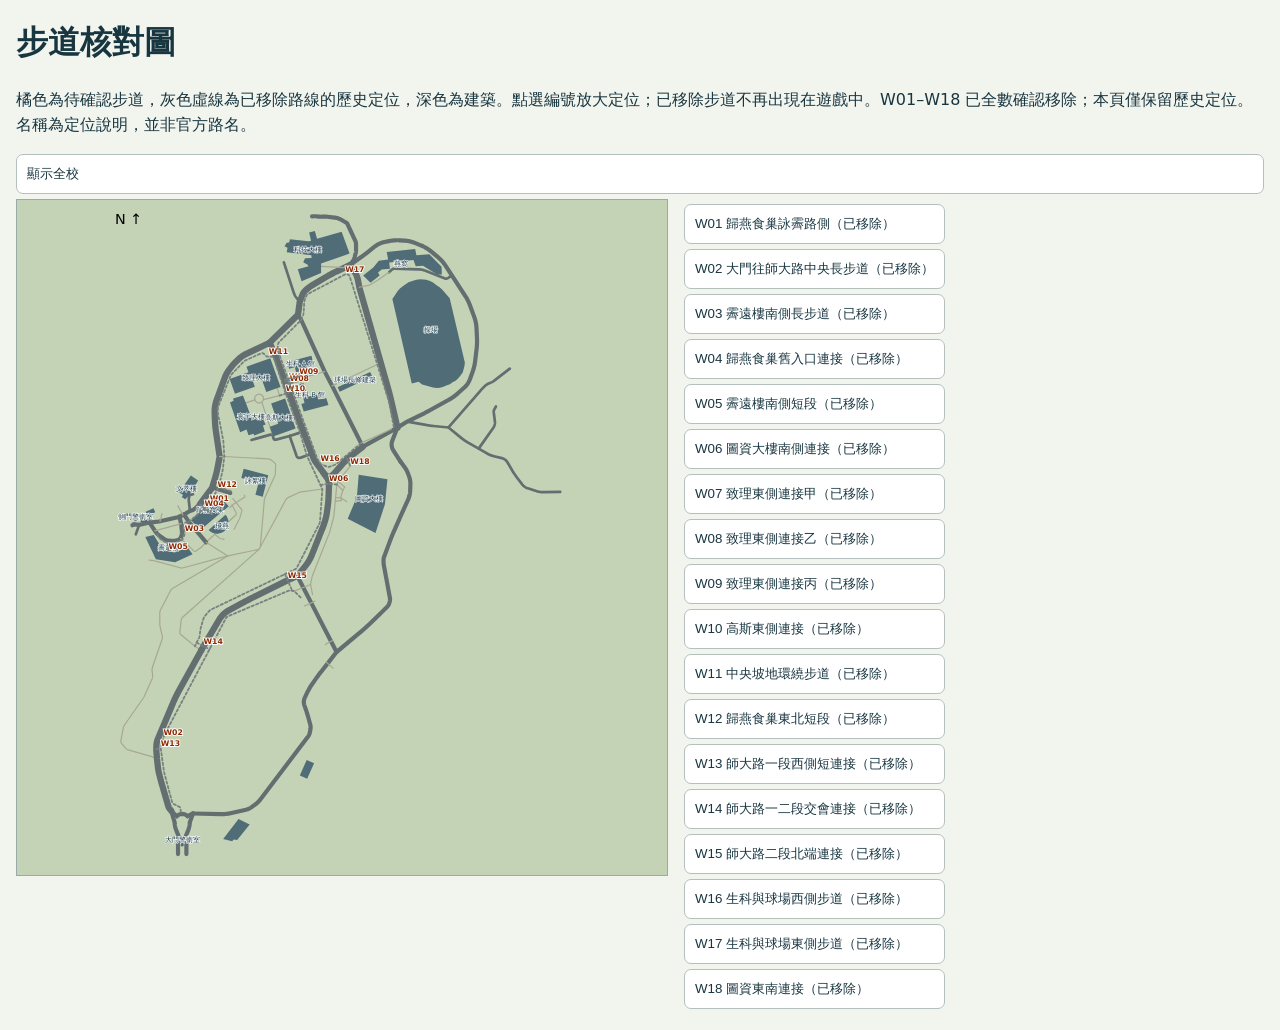
==== commit 4ad83129: "Match photo stair approaches and tighten restaurant quarter layout" ====
--- a/footpaths.html
+++ b/footpaths.html
@@ -1 +1 @@
-<!doctype html><html lang="zh-Hant"><meta charset="utf-8"><meta name="viewport" content="width=device-width,initial-scale=1"><title>步道保留與移除核對</title><style>body{font:16px system-ui;margin:16px;background:#f2f4ee;color:#183640}main{display:flex;gap:16px;flex-wrap:wrap}svg{background:#c4d2b6;width:min(100%,650px);height:75vh;border:1px solid #9aa;touch-action:auto}aside{max-width:430px}button{display:block;padding:10px;text-align:left;width:100%;margin:5px 0;border:1px solid #b4c0bd;border-radius:7px;background:white;color:#183640}.active{background:#ffe39a}p{line-height:1.6}</style><h1>步道核對圖</h1><p>橘色為待確認步道，灰色虛線為已移除路線的歷史定位，深色為建築。點選編號放大定位；已移除步道不再出現在遊戲中。W01–W18 已全數確認移除；本頁僅保留歷史定位。名稱為定位說明，並非官方路名。</p><button id="reset">顯示全校</button><main><svg viewBox="-400 -550 800 1130" aria-label="步道核對地圖"></svg><aside></aside></main><script>const d={"roads":[{"osm":218881793,"name":"清心路","width":10.5,"line":[[92.8,-169],[82.40585621791845,-213.90904870731418],[82.17937235652322,-214.88303811038782],[81.9508968086572,-215.8565144374942],[81.72042957432046,-216.82947768863352],[81.48797065351296,-217.80192786380573],[81.2535200462347,-218.77386496301074],[81.0170777524857,-219.74528898624868],[80.77864377226594,-220.71619993351942],[80.53821810557544,-221.68659780482307],[80.29580075241418,-222.65648260015956],[80.05139171278215,-223.62585431952888],[79.8049909866794,-224.59471296293117],[79.55659857410588,-225.56305853036625],[79.30621447506161,-226.53089102183418],[79.0538386895466,-227.49821043733505],[78.79947121756082,-228.4650167768687],[78.54311205910429,-229.43131004043528],[78.28476121417702,-230.3970902280347],[78.024418682779,-231.36235733966697],[77.76208446491023,-232.3271113753321],[77.4977585605707,-233.29135233503013],[77.23144096976041,-234.255080218761],[76.96313169247938,-235.21829502652474],[76.6928307287276,-236.18099675832138],[76.42053807850506,-237.14318541415082],[57.77946192149494,-302.75681458584916],[57.50616426017145,-303.71874409680385],[57.23284826311678,-304.68066839397574],[56.95951393033098,-305.64258747736517],[56.68616126181401,-306.60450134697203],[56.412790257565845,-307.5664100027962],[56.13940091758654,-308.52831344483786],[55.865993241876076,-309.49021167309684],[55.592567230434454,-310.45210468757324],[55.31912288326166,-311.41399248826707],[55.0456602003577,-312.37587507517827],[54.77217918172259,-313.33775244830696],[54.49867982735631,-314.29962460765296],[54.22516213725887,-315.2614915532164],[53.951626111430265,-316.2233532849972],[53.6780717498705,-317.1852098029954],[53.404499052579574,-318.1470611072111],[53.13090801955748,-319.10890719764416],[52.857298650804225,-320.07074807429456],[52.58367094631981,-321.0325837371624],[52.31002490610423,-321.9944141862476],[52.036360530157495,-322.95623942155026],[51.76267781847959,-323.9180594430703],[51.488976771070526,-324.87987425080775],[51.21525738793029,-325.8416838447626],[29,-403.9],[26.595,-416.185],[26.398820797404795,-417.12568404070436],[26.18028318961917,-418.0577361628174],[25.939387176643127,-418.981156366339],[25.676132758476673,-419.89594465126936],[25.39051993511979,-420.80210101760827],[25.082548706572506,-421.699625465356],[24.7522190728348,-422.58851799451236],[24.39953103390668,-423.4687786050773],[24.024484589788145,-424.340407297051],[23.62707974047919,-425.2034040704333],[23.207316485979817,-426.0577689252243],[22.765194826290035,-426.90350186142393],[22.300714761409825,-427.7406028790323],[21.81387629133921,-428.5690719780493],[14,-441.5]],"sourceLine":[[92.8,-169],[79.7,-225.6],[54.5,-314.3],[29,-403.9],[25.3,-422.8],[14,-441.5]],"curvesPrepared":true,"widening":{"baseWidth":7,"addedEachSide":1.75,"reference":"依使用者指定八路段，左右各半車道；3.5m車道與10.5m總寬為模型尺寸"},"widthTransition":{"length":35,"start":7}},{"osm":218881794,"name":"莘學路","width":7,"line":[[-9.1,206.8],[-18.4,188.8],[-51.5,124.5],[-64.9,98.6],[-74.8,79.4]],"sourceLine":[[-9.1,206.8],[-18.4,188.8],[-51.5,124.5],[-64.9,98.6],[-74.8,79.4]],"curvesPrepared":true,"preservedLine":[[-9.1,206.8],[-18.4,188.8],[-51.5,124.5],[-64.9,98.6],[-74.8,79.4]]},{"osm":218881795,"name":"向陽路","width":7,"line":[[-73.7,-357.9],[-68.3,-349.2],[-28.9,-262.7],[-16.5,-238.8],[31.8,-143],[34.4,-136.6]],"sourceLine":[[-73.7,-357.9],[-68.3,-349.2],[-28.9,-262.7],[-16.5,-238.8],[31.8,-143],[34.4,-136.6]],"curvesPrepared":true,"preservedLine":[[-73.7,-357.9],[-68.3,-349.2],[-28.9,-262.7],[-16.5,-238.8],[31.8,-143],[34.4,-136.6]]},{"osm":218881797,"name":"","width":4.5,"line":[[109.2,-179.1],[140.3021519751283,-173.42990258898465],[141.2560956276395,-173.2591403516534],[142.21089642367403,-173.09451597473168],[143.1665543632319,-172.9360294582196],[144.1230694463132,-172.78368080211712],[145.08044167291786,-172.6374700064243],[146.03867104304587,-172.49739707114105],[146.99775755669722,-172.3634619962674],[147.95770121387199,-172.2356647818034],[148.9185020145701,-172.11400542774896],[149.88015995879158,-171.99848393410417],[150.8426750465364,-171.88910030086896],[151.80604727780465,-171.7858545280434],[152.7702766525962,-171.68874661562742],[178.3,-169.2],[231.59963557957212,-230.63333221200233],[232.2026897406099,-231.3222387248143],[232.81167001350934,-232.00562436925134],[233.42657639827036,-232.6834891453134],[234.04740889489304,-233.3558330530006],[234.67416750337733,-234.02265609231284],[235.30685222372324,-234.68395826325013],[235.94546305593082,-235.33973956581252],[236.59,-235.99],[238.81,-238.21],[239.46933001461682,-238.84027514538528],[240.15232005846724,-239.436100581541],[240.8589701315513,-239.99747630846724],[241.58928023386898,-240.52440232616402],[242.3432503654203,-241.0168786346312],[243.12088052620518,-241.474905233869],[243.92217071622372,-241.89848212387722],[244.7471209354759,-242.28760930465597],[248.42,-243.92],[249.25379544717376,-244.30374983007948],[250.07518178869515,-244.7083326536513],[250.88415902456407,-245.13374847071543],[251.68072715478053,-245.57999728127183],[252.4648861793446,-246.04707908532058],[253.2366360982562,-246.5349938828616],[253.99597691151536,-247.04374167389497],[254.74290861912212,-247.57332245842065],[255.47743122107642,-248.12373623643865],[280.9,-267.7]],"sourceLine":[[109.2,-179.1],[146.5,-172.3],[178.3,-169.2],[234,-233.4],[241.4,-240.8],[252.2,-245.6],[280.9,-267.7]],"curvesPrepared":true,"preservedLine":[[109.2,-179.1],[140.3021519751283,-173.42990258898465],[141.2560956276395,-173.2591403516534],[142.21089642367403,-173.09451597473168],[143.1665543632319,-172.9360294582196],[144.1230694463132,-172.78368080211712],[145.08044167291786,-172.6374700064243],[146.03867104304587,-172.49739707114105],[146.99775755669722,-172.3634619962674],[147.95770121387199,-172.2356647818034],[148.9185020145701,-172.11400542774896],[149.88015995879158,-171.99848393410417],[150.8426750465364,-171.88910030086896],[151.80604727780465,-171.7858545280434],[152.7702766525962,-171.68874661562742],[178.3,-169.2],[231.59963557957212,-230.63333221200233],[232.2026897406099,-231.3222387248143],[232.81167001350934,-232.00562436925134],[233.42657639827036,-232.6834891453134],[234.04740889489304,-233.3558330530006],[234.67416750337733,-234.02265609231284],[235.30685222372324,-234.68395826325013],[235.94546305593082,-235.33973956581252],[236.59,-235.99],[238.81,-238.21],[239.46933001461682,-238.84027514538528],[240.15232005846724,-239.436100581541],[240.8589701315513,-239.99747630846724],[241.58928023386898,-240.52440232616402],[242.3432503654203,-241.0168786346312],[243.12088052620518,-241.474905233869],[243.92217071622372,-241.89848212387722],[244.7471209354759,-242.28760930465597],[248.42,-243.92],[249.25379544717376,-244.30374983007948],[250.07518178869515,-244.7083326536513],[250.88415902456407,-245.13374847071543],[251.68072715478053,-245.57999728127183],[252.4648861793446,-246.04707908532058],[253.2366360982562,-246.5349938828616],[253.99597691151536,-247.04374167389497],[254.74290861912212,-247.57332245842065],[255.47743122107642,-248.12373623643865],[280.9,-267.7]]},{"osm":218881798,"name":"清心路","width":7,"line":[[-249.4,477],[-204.2968151006627,478.150172292515],[-203.31773121134313,478.16911691514207],[-202.33984256351707,478.17598524152646],[-201.36314915718435,478.17077727166793],[-200.3876509923452,478.15349300556676],[-199.41334806899937,478.1241324432226],[-198.440240387147,478.08269558463576],[-197.46832794678807,478.02918242980616],[-196.49761074792264,477.9635929787338],[-195.5280887905506,477.8859272314187],[-194.559762074672,477.7961851878606],[-193.59263060028687,477.6943668480599],[-192.62669436739515,477.58047221201633],[-191.6619533759969,477.4545012797299],[-190.69840762609206,477.3164540512008],[-189.73605711768067,477.1663305264289],[-188.77490185076272,477.00413070541424],[-187.81494182533822,476.8298545881567],[-186.85617704140716,476.6435021746565],[-185.89860749896957,476.4450734649135],[-184.94223319802535,476.2345684589276],[-162.54028517069125,471.1591271089847],[-161.62560302983073,470.9386606194817],[-160.72163808458953,470.6941546106827],[-159.82839033496754,470.42560908258747],[-158.94585978096492,470.1330240351963],[-158.07404642258155,469.8163994685089],[-157.21295025981752,469.4757353825256],[-156.36257129267278,469.1110317772462],[-155.52290952114737,468.7222886526706],[-154.69396494524122,468.3095060087991],[-153.87573756495436,467.8726838456314],[-153.06822738028683,467.4118221631677],[-152.27143439123859,466.92692096140786],[-151.48535859780964,466.41798024035194],[-150.70999999999998,465.885],[-146.09,462.615],[-145.32712651719345,462.0626309181154],[-144.57850606877375,461.4955236724616],[-143.84413865474082,460.9136782630385],[-143.12402427509485,460.3170946898462],[-142.41816292983566,459.7057729528846],[-141.7265546189634,459.07971305215386],[-141.04919934247798,458.43891498765396],[-140.3860971003794,457.78337875938473],[-139.73724789266768,457.1131043673463],[-139.10265171934282,456.4280918115386],[-138.4823085804048,455.72834109196174],[-137.87621847585365,455.0138522086156],[-137.28438140568935,454.28462516150023],[-136.70679736991192,453.5406599506157],[-57.447435771364646,349.1502812598461],[-56.89732297480537,348.3915278204754],[-56.385958893673376,347.61538000630156],[-55.913343527968664,346.82183781732454],[-55.47947687769127,346.0109012535446],[-55.08435894284116,345.18257031496154],[-54.72798972341835,344.33684500157534],[-54.41036921942282,343.4737253133861],[-54.13149743085459,342.59321125039384],[-53.891374357713644,341.6953028125984],[-53.69,340.78],[-52.910000000000004,336.82],[-52.7497124383672,335.8968328709479],[-52.63284975346878,334.97533148379154],[-52.55941194530474,334.0554958385307],[-52.52939901387509,333.1373259351657],[-52.54281095917983,332.22082177369646],[-52.599647781218955,331.3059833541229],[-52.69990947999247,330.39281067644504],[-52.84359605550037,329.4813037406629],[-53.03070750774265,328.57146254677644],[-53.261243836719316,327.66328709478574],[-56.85288842981563,314.7440878867826],[-57.1189446155043,313.7956165962565],[-57.38936700966047,312.848513549473],[-57.66415561228414,311.9027787464321],[-57.94331042337532,310.958412187134],[-58.22683144293401,310.0154138715785],[-58.51471867096021,309.07378379976575],[-58.80697210745391,308.1335219716957],[-59.10359175241511,307.19462838736825],[-59.404577605843826,306.2571030467835],[-59.709929667740056,305.32094594994146],[-60.01964793810378,304.38615709684206],[-60.33373241693501,303.45273648748537],[-60.65218310423375,302.52068412187134],[-60.975,301.59000000000003],[-62.925000000000004,296.01],[-63.2235058191512,295.08133497203517],[-63.469023276604794,294.15533988814076],[-63.661552372360774,293.23201474831654],[-63.80109310641915,292.3113595525628],[-63.887645478779916,291.3933743008793],[-63.92120948944307,290.47805899326625],[-63.90178513840864,289.56541362972354],[-63.82937242567658,288.65543821025113],[-63.703971351246935,287.7481327348491],[-63.52558191511966,286.8434972035175],[-63.29420411729479,285.9415316162561],[-63.009837957772305,285.0422359730651],[-62.67248343655223,284.14561027394444],[-62.282140553634534,283.25165451889416],[-58.765,275.72],[-58.35334548914377,274.8493447423664],[-57.93367607422213,273.98326132240646],[-57.5059917552351,273.1217497401204],[-57.070292532182656,272.26480999550813],[-56.62657840506482,271.41244208856966],[-56.17484937388157,270.564646019305],[-55.71510543863293,269.7214217877142],[-55.24734659931889,268.88276939379716],[-54.77157285593944,268.0486888375539],[-54.287784208494585,267.2191801189846],[-53.79598065698434,266.39424323808896],[-53.296162201408684,265.5738781948671],[-52.78832884176762,264.7580849893192],[-52.27248057806116,263.946863621445],[-51.7486174102893,263.1402140912446],[-51.21673933845204,262.33813639871806],[-50.67684636254937,261.5406305438653],[-45.875,254.52],[-45.30957903492277,253.69668240860187],[-44.74109391746887,252.87561852329648],[-44.16954464763832,252.05680834408378],[-43.59493122543107,251.2402518709637],[-43.01725365084715,250.42594910393635],[-42.43651192388657,249.6139000430017],[-41.852706044549315,248.80410468815973],[-41.265836012835386,247.99656303941038],[-40.675901828744784,247.19127509675377],[-40.08290349227751,246.3882408601898],[-39.48684100343356,245.58746032971857],[-38.88771436221295,244.78893350534],[-38.28552356861566,243.99266038705412],[-37.68026862264169,243.19864097486092],[-37.07194952429106,242.40687526876042],[-36.46056627356376,241.6173632687526],[-35.846118870459776,240.83010497483744],[-35.22860731497913,240.045100387015],[-23.9,225.7],[-9.1,206.8],[29.27546415935152,174.7786431960095],[30.02688563200237,174.14961876333388],[30.776242881825226,173.518274104509],[31.523535908820076,172.88460921953475],[32.26876471298695,172.24862410841124],[33.0119292943258,171.61031877113834],[33.753029652836666,170.96969320771615],[34.49206578851954,170.3267474181447],[35.229037701374416,169.68148140242388],[35.963945391401296,169.0338951605538],[36.69678885860017,168.38398869253436],[37.42756810297105,167.7317619983656],[38.15628312451395,167.07721507804757],[38.88293392322883,166.42034793158018],[39.60752049911573,165.76116055896352],[40.33004285217463,165.09965296019755],[41.05050098240554,164.43582513528224],[41.76889488980843,163.76967708421762],[42.485224574383345,163.10120880700367],[43.19949003613026,162.43042030364046],[43.91169127504917,161.7573115741279],[50.95941830757601,155.075268491402],[51.66320002258735,154.40745481349032],[52.36642882913657,153.73906747803565],[53.06910472722367,153.07010648503794],[53.77122771684866,152.40057183449733],[54.47279779801151,151.73046352641364],[55.17381497071224,151.05978156078697],[55.87427923495086,150.38852593761735],[56.57419059072737,149.71669665690473],[57.27354903804175,149.04429371864913],[57.972354576894006,148.3713171228505],[58.67060720728415,147.6977668695089],[59.36830692921216,147.02364295862432],[60.06545374267806,146.34894539019675],[60.76204764768185,145.67367416422618],[61.45808864422351,144.99782928071266],[62.15357673230305,144.3214107396561],[62.848511911920454,143.64441854105655],[63.54289418307577,142.96685268491404],[64.23672354576895,142.28871317122852],[64.93,141.61],[75.23777707253322,131.510460848124],[75.85470432115825,130.86847783684493],[76.42437460329992,130.19775922706975],[76.94678791895828,129.49830501879845],[77.4219442681333,128.77011521203102],[77.84984365082498,128.01318980676746],[78.23048606703333,127.22752880300776],[78.56387151675833,126.41313220075195],[78.85,125.57000000000001],[79.75,122.63],[79.98579822279582,121.77099876658306],[80.1681928911833,120.90899506633224],[80.29718400516242,120.04398889924752],[80.37277156473318,119.17598026532893],[80.3949555698956,118.30496916457646],[80.36373602064967,117.43095559699012],[80.27911291699537,116.55393956256987],[80.14108625893273,115.67392106131574],[70.31749635072146,63.104439930887786],[70.15152793114231,62.15918035738696],[70.00647772995994,61.21165302596315],[69.88234574717434,60.26185793661641],[69.77913198278557,59.309795089346736],[69.69683643679359,58.355464484154105],[69.6354591091984,57.39886612103852],[69.595,56.44],[69.50500000000001,53.56],[69.5011396713306,52.60430024092176],[69.5495586853224,51.657200963686996],[69.65025704197538,50.718702168295735],[69.80323474128954,49.78880385474798],[70.00849178326493,48.86750602304373],[70.26602816790148,47.95480867318297],[70.57584389519924,47.050711805165705],[80.2721286625357,21.08094211362814],[80.61625165768922,20.163391993844982],[80.96304637565687,19.24693005722114],[81.31251281643868,18.331556303756606],[81.66465098003468,17.417270733451396],[82.01946086644479,16.504073346305486],[82.37694247566905,15.591964142318893],[82.73709580770752,14.680943121491616],[83.09992086256011,13.771010283823651],[83.46541764022685,12.862165629315001],[83.83358614070775,11.95440915796566],[84.2044263640028,11.047740869775636],[84.57793831011202,10.142160764744924],[84.95412197903538,9.237668842873525],[85.3329773707729,8.334265104161439],[85.71450448532457,7.431949548608667],[86.0987033226904,6.530722176215207],[86.48557388287038,5.630582986981063],[86.87511616586453,4.731531980906229],[87.26733017167282,3.833569157990711],[87.66221590029527,2.9366945182345034],[96.13778409970473,-16.2366945182345],[96.5342827764091,-17.132900521406103],[96.93133562646317,-18.02885743456782],[97.32894264986692,-18.924565257719628],[97.72710384662038,-19.82002399086156],[98.12581921672351,-20.71523363399359],[98.52508876017635,-21.610194187115727],[98.92491247697888,-22.504905650227975],[99.3252903671311,-23.399368023330332],[99.72622243063303,-24.29358130642279],[100.12770866748463,-25.187545499505354],[100.52974907768592,-26.081260602578034],[100.9323436612369,-26.97472661564082],[101.33549241813759,-27.867943538693705],[101.73919534838797,-28.760911371736704],[102.14345245198803,-29.653630114769808],[102.5482637289378,-30.54609976779302],[102.95362917923724,-31.438320330806334],[103.3595488028864,-32.330291803809764],[103.76602259988522,-33.22201418680329],[104.17305057023376,-34.11348747978693],[110.27602535275835,-47.4692728734277],[110.66836829304681,-48.352885371668535],[111.04006941452512,-49.24133906048608],[111.39112871719333,-50.13463393988035],[111.72154620105135,-51.032770009851326],[112.03132186609926,-51.93574727039902],[112.32045571233706,-52.84356572152342],[112.5889477397647,-53.756225363224544],[112.83679794838221,-54.673726195502375],[113.0640063381896,-55.59606821835692],[113.27057290918684,-56.52325143178818],[113.45649766137396,-57.45527583579616],[113.62178059475093,-58.39214143038085],[113.76642170931777,-59.33384821554226],[113.8904210050745,-60.280396191280374],[113.99377848202107,-61.231785357595214],[114.07649414015752,-62.18801571448677],[114.13856797948382,-63.14908726195502],[114.18,-64.115],[114.49239435284917,-73.83827423243054],[114.51026501071173,-74.83018632822484],[114.49999832363757,-75.81769930250944],[114.46159429162672,-76.80081315528433],[114.3950529146792,-77.77952788654954],[114.30037419279498,-78.75384349630507],[114.17755812597403,-79.72375998455087],[114.0266047142164,-80.68927735128698],[113.84751395752207,-81.65039559651339],[113.64028585589105,-82.6071147202301],[113.40492040932332,-83.55943472243713],[113.14141761781892,-84.50735560313444],[112.84977748137781,-85.45087736232207],[112.53,-86.39],[110.5513224582369,-91.94306277849647],[110.22654102950365,-92.82388189410351],[109.88337288429977,-93.69497394200043],[109.52181802262538,-94.55633892218724],[109.1418764444804,-95.407976834664],[108.74354814986486,-96.24988767943061],[108.32683313877874,-97.08207145648714],[107.89173141122205,-97.90452816583357],[107.4382429671948,-98.71725780746989],[106.96636780669698,-99.52026038139611],[106.47610592972859,-100.31353588761223],[105.96745733628963,-101.09708432611826],[105.44042202638009,-101.87090569691419],[104.895,-102.635],[98.2,-111.8]],"sourceLine":[[-249.4,477],[-194.5,478.4],[-156.1,469.7],[-140.7,458.8],[-54.6,345.4],[-52,332.2],[-58.7,308.1],[-65.2,289.5],[-55.3,268.3],[-40.8,247.1],[-23.9,225.7],[-9.1,206.8],[36.8,168.5],[58,148.4],[77.8,129],[80.8,119.2],[69.7,59.8],[69.4,50.2],[83.7,11.9],[100.1,-25.2],[113.9,-55.4],[114.7,-80.3],[108.5,-97.7],[98.2,-111.8]],"curvesPrepared":true,"preservedLine":[[-249.4,477],[-204.2968151006627,478.150172292515],[-203.31773121134313,478.16911691514207],[-202.33984256351707,478.17598524152646],[-201.36314915718435,478.17077727166793],[-200.3876509923452,478.15349300556676],[-199.41334806899937,478.1241324432226],[-198.440240387147,478.08269558463576],[-197.46832794678807,478.02918242980616],[-196.49761074792264,477.9635929787338],[-195.5280887905506,477.8859272314187],[-194.559762074672,477.7961851878606],[-193.59263060028687,477.6943668480599],[-192.62669436739515,477.58047221201633],[-191.6619533759969,477.4545012797299],[-190.69840762609206,477.3164540512008],[-189.73605711768067,477.1663305264289],[-188.77490185076272,477.00413070541424],[-187.81494182533822,476.8298545881567],[-186.85617704140716,476.6435021746565],[-185.89860749896957,476.4450734649135],[-184.94223319802535,476.2345684589276],[-162.54028517069125,471.1591271089847],[-161.62560302983073,470.9386606194817],[-160.72163808458953,470.6941546106827],[-159.82839033496754,470.42560908258747],[-158.94585978096492,470.1330240351963],[-158.07404642258155,469.8163994685089],[-157.21295025981752,469.4757353825256],[-156.36257129267278,469.1110317772462],[-155.52290952114737,468.7222886526706],[-154.69396494524122,468.3095060087991],[-153.87573756495436,467.8726838456314],[-153.06822738028683,467.4118221631677],[-152.27143439123859,466.92692096140786],[-151.48535859780964,466.41798024035194],[-150.70999999999998,465.885],[-146.09,462.615],[-145.32712651719345,462.0626309181154],[-144.57850606877375,461.4955236724616],[-143.84413865474082,460.9136782630385],[-143.12402427509485,460.3170946898462],[-142.41816292983566,459.7057729528846],[-141.7265546189634,459.07971305215386],[-141.04919934247798,458.43891498765396],[-140.3860971003794,457.78337875938473],[-139.73724789266768,457.1131043673463],[-139.10265171934282,456.4280918115386],[-138.4823085804048,455.72834109196174],[-137.87621847585365,455.0138522086156],[-137.28438140568935,454.28462516150023],[-136.70679736991192,453.5406599506157],[-57.447435771364646,349.1502812598461],[-56.89732297480537,348.3915278204754],[-56.385958893673376,347.61538000630156],[-55.913343527968664,346.82183781732454],[-55.47947687769127,346.0109012535446],[-55.08435894284116,345.18257031496154],[-54.72798972341835,344.33684500157534],[-54.41036921942282,343.4737253133861],[-54.13149743085459,342.59321125039384],[-53.891374357713644,341.6953028125984],[-53.69,340.78],[-52.910000000000004,336.82],[-52.7497124383672,335.8968328709479],[-52.63284975346878,334.97533148379154],[-52.55941194530474,334.0554958385307],[-52.52939901387509,333.1373259351657],[-52.54281095917983,332.22082177369646],[-52.599647781218955,331.3059833541229],[-52.69990947999247,330.39281067644504],[-52.84359605550037,329.4813037406629],[-53.03070750774265,328.57146254677644],[-53.261243836719316,327.66328709478574],[-56.85288842981563,314.7440878867826],[-57.1189446155043,313.7956165962565],[-57.38936700966047,312.848513549473],[-57.66415561228414,311.9027787464321],[-57.94331042337532,310.958412187134],[-58.22683144293401,310.0154138715785],[-58.51471867096021,309.07378379976575],[-58.80697210745391,308.1335219716957],[-59.10359175241511,307.19462838736825],[-59.404577605843826,306.2571030467835],[-59.709929667740056,305.32094594994146],[-60.01964793810378,304.38615709684206],[-60.33373241693501,303.45273648748537],[-60.65218310423375,302.52068412187134],[-60.975,301.59000000000003],[-62.925000000000004,296.01],[-63.2235058191512,295.08133497203517],[-63.469023276604794,294.15533988814076],[-63.661552372360774,293.23201474831654],[-63.80109310641915,292.3113595525628],[-63.887645478779916,291.3933743008793],[-63.92120948944307,290.47805899326625],[-63.90178513840864,289.56541362972354],[-63.82937242567658,288.65543821025113],[-63.703971351246935,287.7481327348491],[-63.52558191511966,286.8434972035175],[-63.29420411729479,285.9415316162561],[-63.009837957772305,285.0422359730651],[-62.67248343655223,284.14561027394444],[-62.282140553634534,283.25165451889416],[-58.765,275.72],[-58.35334548914377,274.8493447423664],[-57.93367607422213,273.98326132240646],[-57.5059917552351,273.1217497401204],[-57.070292532182656,272.26480999550813],[-56.62657840506482,271.41244208856966],[-56.17484937388157,270.564646019305],[-55.71510543863293,269.7214217877142],[-55.24734659931889,268.88276939379716],[-54.77157285593944,268.0486888375539],[-54.287784208494585,267.2191801189846],[-53.79598065698434,266.39424323808896],[-53.296162201408684,265.5738781948671],[-52.78832884176762,264.7580849893192],[-52.27248057806116,263.946863621445],[-51.7486174102893,263.1402140912446],[-51.21673933845204,262.33813639871806],[-50.67684636254937,261.5406305438653],[-45.875,254.52],[-45.30957903492277,253.69668240860187],[-44.74109391746887,252.87561852329648],[-44.16954464763832,252.05680834408378],[-43.59493122543107,251.2402518709637],[-43.01725365084715,250.42594910393635],[-42.43651192388657,249.6139000430017],[-41.852706044549315,248.80410468815973],[-41.265836012835386,247.99656303941038],[-40.675901828744784,247.19127509675377],[-40.08290349227751,246.3882408601898],[-39.48684100343356,245.58746032971857],[-38.88771436221295,244.78893350534],[-38.28552356861566,243.99266038705412],[-37.68026862264169,243.19864097486092],[-37.07194952429106,242.40687526876042],[-36.46056627356376,241.6173632687526],[-35.846118870459776,240.83010497483744],[-35.22860731497913,240.045100387015],[-23.9,225.7],[-9.1,206.8],[29.27546415935152,174.7786431960095],[30.02688563200237,174.14961876333388],[30.776242881825226,173.518274104509],[31.523535908820076,172.88460921953475],[32.26876471298695,172.24862410841124],[33.0119292943258,171.61031877113834],[33.753029652836666,170.96969320771615],[34.49206578851954,170.3267474181447],[35.229037701374416,169.68148140242388],[35.963945391401296,169.0338951605538],[36.69678885860017,168.38398869253436],[37.42756810297105,167.7317619983656],[38.15628312451395,167.07721507804757],[38.88293392322883,166.42034793158018],[39.60752049911573,165.76116055896352],[40.33004285217463,165.09965296019755],[41.05050098240554,164.43582513528224],[41.76889488980843,163.76967708421762],[42.485224574383345,163.10120880700367],[43.19949003613026,162.43042030364046],[43.91169127504917,161.7573115741279],[50.95941830757601,155.075268491402],[51.66320002258735,154.40745481349032],[52.36642882913657,153.73906747803565],[53.06910472722367,153.07010648503794],[53.77122771684866,152.40057183449733],[54.47279779801151,151.73046352641364],[55.17381497071224,151.05978156078697],[55.87427923495086,150.38852593761735],[56.57419059072737,149.71669665690473],[57.27354903804175,149.04429371864913],[57.972354576894006,148.3713171228505],[58.67060720728415,147.6977668695089],[59.36830692921216,147.02364295862432],[60.06545374267806,146.34894539019675],[60.76204764768185,145.67367416422618],[61.45808864422351,144.99782928071266],[62.15357673230305,144.3214107396561],[62.848511911920454,143.64441854105655],[63.54289418307577,142.96685268491404],[64.23672354576895,142.28871317122852],[64.93,141.61],[75.23777707253322,131.510460848124],[75.85470432115825,130.86847783684493],[76.42437460329992,130.19775922706975],[76.94678791895828,129.49830501879845],[77.4219442681333,128.77011521203102],[77.84984365082498,128.01318980676746],[78.23048606703333,127.22752880300776],[78.56387151675833,126.41313220075195],[78.85,125.57000000000001],[79.75,122.63],[79.98579822279582,121.77099876658306],[80.1681928911833,120.90899506633224],[80.29718400516242,120.04398889924752],[80.37277156473318,119.17598026532893],[80.3949555698956,118.30496916457646],[80.36373602064967,117.43095559699012],[80.27911291699537,116.55393956256987],[80.14108625893273,115.67392106131574],[70.31749635072146,63.104439930887786],[70.15152793114231,62.15918035738696],[70.00647772995994,61.21165302596315],[69.88234574717434,60.26185793661641],[69.77913198278557,59.309795089346736],[69.69683643679359,58.355464484154105],[69.6354591091984,57.39886612103852],[69.595,56.44],[69.50500000000001,53.56],[69.5011396713306,52.60430024092176],[69.5495586853224,51.657200963686996],[69.65025704197538,50.718702168295735],[69.80323474128954,49.78880385474798],[70.00849178326493,48.86750602304373],[70.26602816790148,47.95480867318297],[70.57584389519924,47.050711805165705],[80.2721286625357,21.08094211362814],[80.61625165768922,20.163391993844982],[80.96304637565687,19.24693005722114],[81.31251281643868,18.331556303756606],[81.66465098003468,17.417270733451396],[82.01946086644479,16.504073346305486],[82.37694247566905,15.591964142318893],[82.73709580770752,14.680943121491616],[83.09992086256011,13.771010283823651],[83.46541764022685,12.862165629315001],[83.83358614070775,11.95440915796566],[84.2044263640028,11.047740869775636],[84.57793831011202,10.142160764744924],[84.95412197903538,9.237668842873525],[85.3329773707729,8.334265104161439],[85.71450448532457,7.431949548608667],[86.0987033226904,6.530722176215207],[86.48557388287038,5.630582986981063],[86.87511616586453,4.731531980906229],[87.26733017167282,3.833569157990711],[87.66221590029527,2.9366945182345034],[96.13778409970473,-16.2366945182345],[96.5342827764091,-17.132900521406103],[96.93133562646317,-18.02885743456782],[97.32894264986692,-18.924565257719628],[97.72710384662038,-19.82002399086156],[98.12581921672351,-20.71523363399359],[98.52508876017635,-21.610194187115727],[98.92491247697888,-22.504905650227975],[99.3252903671311,-23.399368023330332],[99.72622243063303,-24.29358130642279],[100.12770866748463,-25.187545499505354],[100.52974907768592,-26.081260602578034],[100.9323436612369,-26.97472661564082],[101.33549241813759,-27.867943538693705],[101.73919534838797,-28.760911371736704],[102.14345245198803,-29.653630114769808],[102.5482637289378,-30.54609976779302],[102.95362917923724,-31.438320330806334],[103.3595488028864,-32.330291803809764],[103.76602259988522,-33.22201418680329],[104.17305057023376,-34.11348747978693],[110.27602535275835,-47.4692728734277],[110.66836829304681,-48.352885371668535],[111.04006941452512,-49.24133906048608],[111.39112871719333,-50.13463393988035],[111.72154620105135,-51.032770009851326],[112.03132186609926,-51.93574727039902],[112.32045571233706,-52.84356572152342],[112.5889477397647,-53.756225363224544],[112.83679794838221,-54.673726195502375],[113.0640063381896,-55.59606821835692],[113.27057290918684,-56.52325143178818],[113.45649766137396,-57.45527583579616],[113.62178059475093,-58.39214143038085],[113.76642170931777,-59.33384821554226],[113.8904210050745,-60.280396191280374],[113.99377848202107,-61.231785357595214],[114.07649414015752,-62.18801571448677],[114.13856797948382,-63.14908726195502],[114.18,-64.115],[114.49239435284917,-73.83827423243054],[114.51026501071173,-74.83018632822484],[114.49999832363757,-75.81769930250944],[114.46159429162672,-76.80081315528433],[114.3950529146792,-77.77952788654954],[114.30037419279498,-78.75384349630507],[114.17755812597403,-79.72375998455087],[114.0266047142164,-80.68927735128698],[113.84751395752207,-81.65039559651339],[113.64028585589105,-82.6071147202301],[113.40492040932332,-83.55943472243713],[113.14141761781892,-84.50735560313444],[112.84977748137781,-85.45087736232207],[112.53,-86.39],[110.5513224582369,-91.94306277849647],[110.22654102950365,-92.82388189410351],[109.88337288429977,-93.69497394200043],[109.52181802262538,-94.55633892218724],[109.1418764444804,-95.407976834664],[108.74354814986486,-96.24988767943061],[108.32683313877874,-97.08207145648714],[107.89173141122205,-97.90452816583357],[107.4382429671948,-98.71725780746989],[106.96636780669698,-99.52026038139611],[106.47610592972859,-100.31353588761223],[105.96745733628963,-101.09708432611826],[105.44042202638009,-101.87090569691419],[104.895,-102.635],[98.2,-111.8]]},{"osm":218881799,"name":"環手星月大道","width":7,"line":[[34.4,-136.6],[92.8,-169],[109.2,-179.1],[129.7754045742727,-189.03778044063512],[130.6572425689391,-189.46520344687283],[131.53783746779294,-189.89502855371305],[132.4171892708341,-190.3272557611557],[133.29529797806268,-190.76188506920087],[134.1721635894786,-191.19891647784843],[135.0477861050819,-191.63834998709848],[135.92216552487264,-192.08018559695105],[136.79530184885073,-192.52442330740604],[137.66719507701617,-192.97106311846358],[138.53784520936904,-193.42010503012352],[139.40725224590926,-193.87154904238594],[140.27541618663685,-194.32539515525082],[141.14233703155185,-194.78164336871816],[142.0080147806542,-195.24029368278798],[142.87244943394396,-195.70134609746032],[143.7356409914211,-196.1648006127351],[144.5975894530856,-196.6306572286123],[145.4582948189375,-197.09891594509205],[146.31775708897675,-197.56957676217422],[147.1759762632034,-198.04263967985887],[178.12402373679657,-215.15736032014115],[178.97848470485684,-215.63605387489778],[179.82667235639687,-216.12360660319592],[180.66858669141675,-216.6200185050355],[181.50422770991648,-217.12528958041662],[182.33359541189594,-217.63941982933915],[183.15668979735526,-218.1624092518032],[183.9735108662944,-218.69425784780876],[184.78405861871337,-219.23496561735578],[185.58833305461218,-219.78453256044435],[186.38633417399075,-220.3429586770743],[187.17806197684914,-220.91024396724583],[187.96351646318732,-221.4863884309588],[188.74269763300535,-222.07139206821327],[189.5156054863032,-222.66525487900924],[190.28224002308085,-223.2679768633467],[191.0426012433383,-223.8795580212256],[191.7966891470756,-224.499998352646],[192.5445037342927,-225.12929785760792],[193.28604500498963,-225.7674565361113],[194.02131295916635,-226.41447438815618],[203.87868704083363,-235.18552561184381],[204.6007944983579,-235.8437455031345],[205.30285427909757,-236.51551029937534],[205.98486638305255,-237.20082000056624],[206.6468308102229,-237.89967460670744],[207.2887475606085,-238.6120741177986],[207.9106166342095,-239.33801853383997],[208.5124380310258,-240.0775078548315],[209.0942117510575,-240.83054208077314],[209.65593779430452,-241.59712121166496],[210.1976161607668,-242.37724524750683],[210.71924685044448,-243.1709141882989],[211.22082986333749,-243.9781280340411],[211.70236519944586,-244.7988867847334],[212.16385285876953,-245.63319044037587],[212.60529284130854,-246.48103900096848],[213.0266851470629,-247.34243246651124],[213.4280297760326,-248.21737083700407],[213.8093267282176,-249.1058541124471],[214.17057600361798,-250.00788229284026],[214.51177760223368,-250.92345537818355],[218.58822239776632,-262.27654462181647],[218.91398702017102,-263.20016327593174],[219.22892536693845,-264.12632816264085],[219.53303743806853,-265.0550392819437],[219.8263232335613,-265.9862966338405],[220.10878275341676,-266.92010021833096],[220.38041599763488,-267.8564500354153],[220.64122296621574,-268.7953460850935],[220.89120365915932,-269.73678836736553],[221.13035807646554,-270.6807768822314],[221.3586862181344,-271.627311629691],[221.576188084166,-272.57639260974446],[221.7828636745603,-273.52801982239174],[221.97871298931724,-274.4821932676328],[222.16373602843692,-275.43891294546773],[222.33793279191926,-276.39817885589645],[222.5013032797643,-277.35999099891905],[222.653847491972,-278.32434937453536],[222.79556542854243,-279.2912539827456],[222.92645708947552,-280.26070482354964],[223.0465224747713,-281.23270189694745],[225.2534775252287,-299.96729810305254],[225.36408826717096,-300.9407083361917],[225.46661599804347,-301.91439865621953],[225.56106071784615,-302.8883690631361],[225.6474224265792,-303.8626195569415],[225.72570112424236,-304.83715013763555],[225.7958968108358,-305.81196080521835],[225.85800948635955,-306.78705155969],[225.91203915081348,-307.76242240105034],[225.9579858041977,-308.7380733292994],[225.9958494465121,-309.71400434443717],[226.02563007775677,-310.69021544646375],[226.04732769793168,-311.66670663537906],[226.06094230703684,-312.64347791118314],[226.06647390507223,-313.62052927387595],[226.06392249203788,-314.5978607234575],[226.05328806793375,-315.5754722599278],[226.03457063275982,-316.55336388328675],[226.0077701865162,-317.53153559353456],[225.97288672920286,-318.5099873906711],[225.92992026081967,-319.48871927469634],[225.17007973918032,-335.3112807253037],[225.11584405694964,-336.28869478825396],[225.04715295809376,-337.2631931221656],[224.96400644261254,-338.23477572703854],[224.8664045105062,-339.20344260287294],[224.75434716177446,-340.1691937496685],[224.6278343964175,-341.13202916742546],[224.4868662144353,-342.09194885614374],[224.33144261582785,-343.0489528158233],[224.16156360059514,-344.0030410464643],[223.97722916873718,-344.9542135480666],[223.77843932025394,-345.9024703206302],[223.56519405514547,-346.8478113641551],[223.33749337341175,-347.7902366786414],[223.09533727505277,-348.72974626408904],[222.8387257600685,-349.6663401204979],[222.567658828459,-350.6000182478682],[222.2821364802242,-351.5307806461998],[221.98215871536422,-352.4586273154928],[221.66772553387895,-353.383558255747],[221.33883693576843,-354.3055734669626],[214.66116306423157,-372.59442653303745],[214.3200854524022,-373.512504010669],[213.9690852297604,-374.4256217501709],[213.6081623963061,-375.33377975154326],[213.23731695203946,-376.2369780147862],[212.8565488969603,-377.13521653989943],[212.4658582310687,-378.02849532688316],[212.06524495436472,-378.9168143757375],[211.65470906684828,-379.8001736864622],[211.23425056851943,-380.6785732590573],[210.80386945937806,-381.552013093523],[210.3635657394243,-382.42049318985903],[209.9133394086581,-383.28401354806556],[209.45319046707942,-384.14257416814246],[208.98311891468836,-384.99617505008996],[208.50312475148485,-385.84481619390783],[208.01320797746888,-386.68849759959625],[207.51336859264043,-387.52721926715503],[207.00360659699965,-388.36098119658436],[206.48392199054635,-389.1897833878841],[205.95431477328063,-390.01362584105425],[183.9,-423.9],[173.54926626585186,-439.7887059231191],[173.00883461796246,-440.60492324292375],[172.45739292746467,-441.41131638696163],[171.89494119435838,-442.2078853552326],[171.3214794186438,-442.99463014773676],[170.73700760032068,-443.771550764474],[170.1415257393892,-444.53864720544453],[169.5350338358493,-445.29591947064813],[168.917531889701,-446.0433675600849],[168.28901990094428,-446.78099147375485],[167.6494978695791,-447.508791211658],[166.99896579560553,-448.2267667737942],[166.33742367902354,-448.93491816016365],[165.66487151983313,-449.6332453707662],[164.9813093180343,-450.32174840560197],[164.28673707362705,-451.00042726467086],[163.58115478661142,-451.66928194797293],[162.8645624569873,-452.3283124555081],[162.13696008475483,-452.97751878727655],[161.39834766991393,-453.6169009432781],[160.64872521246457,-454.24645892351276],[148.55127478753542,-464.25354107648724],[147.79226646076506,-464.8716414514153],[147.02549643796104,-465.4766507914971],[146.25096471912337,-466.06856909673235],[145.46867130425207,-466.6473963671214],[144.6786161933471,-467.21313260266385],[143.88079938640848,-467.7657778033599],[143.07522088343623,-468.30533196920976],[142.2618806844303,-468.83179510021324],[141.44077878939078,-469.34516719637026],[140.61191519831755,-469.8454482576808],[139.77528991121068,-470.3326382841451],[138.93090292807017,-470.806737275763],[138.07875424889602,-471.2677452325345],[137.21884387368823,-471.71566215445955],[136.35117180244677,-472.1504880415383],[135.47573803517167,-472.57222289377063],[134.5925425718629,-472.9808667111566],[133.70158541252053,-473.3764194936962],[132.80286655714445,-473.75888124138936],[131.89638600573477,-474.12825195423613],[121.80249521710053,-478.1511794424599],[120.91628379595728,-478.4958646519585],[120.02659589402232,-478.82490542623526],[119.13343151129564,-479.13830176529],[118.23679064777734,-479.4360536691232],[117.33667330346734,-479.7181611377345],[116.43307947836563,-479.9846241711239],[115.52600917247223,-480.23544276929147],[114.61546238578717,-480.4706169322373],[113.7014391183104,-480.6901466599613],[112.78393937004195,-480.89403195246325],[111.86296314098183,-481.0822728097436],[110.93851043113,-481.254869231802],[110.01058124048649,-481.41182121863864],[109.07917556905127,-481.55312877025335],[108.14429341682441,-481.6787918866464],[107.20593478380583,-481.78881056781756],[106.26409966999557,-481.88318481376683],[105.31878807539363,-481.96191462449434],[104.37,-482.025],[96.63,-482.475],[95.67992174312482,-482.5238763628228],[94.73073960407821,-482.5599791355016],[93.78245358286014,-482.5833083180365],[92.83506367947071,-482.59386391042744],[91.88856989390982,-482.59164591267455],[90.9429722261775,-482.57665432477756],[89.99827067627376,-482.5488891467367],[89.0544652441986,-482.508350378552],[88.11155592995203,-482.45503802022324],[87.169542733534,-482.38895207175057],[86.22842565494456,-482.31009253313397],[85.2882046941837,-482.21845940437345],[84.34887985125141,-482.1140526854689],[83.4104511261477,-481.99687237642047],[82.47291851887258,-481.8669184772282],[81.536282029426,-481.7241909878919],[80.60054165780802,-481.5686899084117],[79.6656974040186,-481.40041523878756],[78.73174926805777,-481.21936697901947],[71.09,-479.685],[70.15923171877115,-479.4863482424929],[69.23850582245296,-479.2661824436555],[68.32782231104551,-479.0245026034879],[67.42718118454874,-478.76130872199036],[66.5365824429627,-478.4766007991626],[65.65602608628731,-478.17037883500456],[64.78551211452263,-477.8426428295164],[63.92504052766868,-477.49339278269815],[63.07461132572541,-477.1226286945498],[62.23422450869283,-476.7303505650712],[61.40388007657096,-476.3165583942625],[60.58357802935977,-475.8812521821236],[59.7733183670593,-475.4244319286545],[58.97310108966952,-474.9460976338553],[58.18292619719044,-474.446249297726],[57.40279368962206,-473.92488692026643],[56.63270356696438,-473.38201050147677],[55.872655829217386,-472.817620041357],[55.122650476381104,-472.23171553990704],[47.74913643900031,-466.3262314466201],[46.983429810261896,-465.71465468727956],[46.21613721184673,-465.1051706985821],[45.44725864375479,-464.49777948052747],[44.676794105986104,-463.89248103311604],[43.90474359854065,-463.2892753563474],[43.13110712141843,-462.6881624502218],[42.35588467461946,-462.0891423147392],[41.57907625814372,-461.4922149498997],[40.80068187199123,-460.89738035570304],[40.02070151616197,-460.3046385321494],[39.23913519065595,-459.71398947923876],[38.45598289547318,-459.125433196971],[37.67124463061364,-458.5389696853464],[36.88492039607734,-457.95459894436476],[36.097010191864285,-457.372320974026],[35.307514017974455,-456.79213577433035],[34.51643187440787,-456.21404334527756],[33.723763761164534,-455.6380436868679],[32.929509678244436,-455.06413679910116],[32.13366962564757,-454.4923226819774],[14,-441.5]],"sourceLine":[[34.4,-136.6],[92.8,-169],[109.2,-179.1],[138.6,-193.3],[186.7,-219.9],[211.2,-241.7],[221.9,-271.5],[226.4,-309.7],[224.7,-345.1],[211.3,-381.8],[183.9,-423.9],[168.2,-448],[141,-470.5],[113.4,-481.5],[87.6,-483],[62.2,-477.9],[40.1,-460.2],[14,-441.5]],"curvesPrepared":true,"preservedLine":[[34.4,-136.6],[92.8,-169],[109.2,-179.1],[129.7754045742727,-189.03778044063512],[130.6572425689391,-189.46520344687283],[131.53783746779294,-189.89502855371305],[132.4171892708341,-190.3272557611557],[133.29529797806268,-190.76188506920087],[134.1721635894786,-191.19891647784843],[135.0477861050819,-191.63834998709848],[135.92216552487264,-192.08018559695105],[136.79530184885073,-192.52442330740604],[137.66719507701617,-192.97106311846358],[138.53784520936904,-193.42010503012352],[139.40725224590926,-193.87154904238594],[140.27541618663685,-194.32539515525082],[141.14233703155185,-194.78164336871816],[142.0080147806542,-195.24029368278798],[142.87244943394396,-195.70134609746032],[143.7356409914211,-196.1648006127351],[144.5975894530856,-196.6306572286123],[145.4582948189375,-197.09891594509205],[146.31775708897675,-197.56957676217422],[147.1759762632034,-198.04263967985887],[178.12402373679657,-215.15736032014115],[178.97848470485684,-215.63605387489778],[179.82667235639687,-216.12360660319592],[180.66858669141675,-216.6200185050355],[181.50422770991648,-217.12528958041662],[182.33359541189594,-217.63941982933915],[183.15668979735526,-218.1624092518032],[183.9735108662944,-218.69425784780876],[184.78405861871337,-219.23496561735578],[185.58833305461218,-219.78453256044435],[186.38633417399075,-220.3429586770743],[187.17806197684914,-220.91024396724583],[187.96351646318732,-221.4863884309588],[188.74269763300535,-222.07139206821327],[189.5156054863032,-222.66525487900924],[190.28224002308085,-223.2679768633467],[191.0426012433383,-223.8795580212256],[191.7966891470756,-224.499998352646],[192.5445037342927,-225.12929785760792],[193.28604500498963,-225.7674565361113],[194.02131295916635,-226.41447438815618],[203.87868704083363,-235.18552561184381],[204.6007944983579,-235.8437455031345],[205.30285427909757,-236.51551029937534],[205.98486638305255,-237.20082000056624],[206.6468308102229,-237.89967460670744],[207.2887475606085,-238.6120741177986],[207.9106166342095,-239.33801853383997],[208.5124380310258,-240.0775078548315],[209.0942117510575,-240.83054208077314],[209.65593779430452,-241.59712121166496],[210.1976161607668,-242.37724524750683],[210.71924685044448,-243.1709141882989],[211.22082986333749,-243.9781280340411],[211.70236519944586,-244.7988867847334],[212.16385285876953,-245.63319044037587],[212.60529284130854,-246.48103900096848],[213.0266851470629,-247.34243246651124],[213.4280297760326,-248.21737083700407],[213.8093267282176,-249.1058541124471],[214.17057600361798,-250.00788229284026],[214.51177760223368,-250.92345537818355],[218.58822239776632,-262.27654462181647],[218.91398702017102,-263.20016327593174],[219.22892536693845,-264.12632816264085],[219.53303743806853,-265.0550392819437],[219.8263232335613,-265.9862966338405],[220.10878275341676,-266.92010021833096],[220.38041599763488,-267.8564500354153],[220.64122296621574,-268.7953460850935],[220.89120365915932,-269.73678836736553],[221.13035807646554,-270.6807768822314],[221.3586862181344,-271.627311629691],[221.576188084166,-272.57639260974446],[221.7828636745603,-273.52801982239174],[221.97871298931724,-274.4821932676328],[222.16373602843692,-275.43891294546773],[222.33793279191926,-276.39817885589645],[222.5013032797643,-277.35999099891905],[222.653847491972,-278.32434937453536],[222.79556542854243,-279.2912539827456],[222.92645708947552,-280.26070482354964],[223.0465224747713,-281.23270189694745],[225.2534775252287,-299.96729810305254],[225.36408826717096,-300.9407083361917],[225.46661599804347,-301.91439865621953],[225.56106071784615,-302.8883690631361],[225.6474224265792,-303.8626195569415],[225.72570112424236,-304.83715013763555],[225.7958968108358,-305.81196080521835],[225.85800948635955,-306.78705155969],[225.91203915081348,-307.76242240105034],[225.9579858041977,-308.7380733292994],[225.9958494465121,-309.71400434443717],[226.02563007775677,-310.69021544646375],[226.04732769793168,-311.66670663537906],[226.06094230703684,-312.64347791118314],[226.06647390507223,-313.62052927387595],[226.06392249203788,-314.5978607234575],[226.05328806793375,-315.5754722599278],[226.03457063275982,-316.55336388328675],[226.0077701865162,-317.53153559353456],[225.97288672920286,-318.5099873906711],[225.92992026081967,-319.48871927469634],[225.17007973918032,-335.3112807253037],[225.11584405694964,-336.28869478825396],[225.04715295809376,-337.2631931221656],[224.96400644261254,-338.23477572703854],[224.8664045105062,-339.20344260287294],[224.75434716177446,-340.1691937496685],[224.6278343964175,-341.13202916742546],[224.4868662144353,-342.09194885614374],[224.33144261582785,-343.0489528158233],[224.16156360059514,-344.0030410464643],[223.97722916873718,-344.9542135480666],[223.77843932025394,-345.9024703206302],[223.56519405514547,-346.8478113641551],[223.33749337341175,-347.7902366786414],[223.09533727505277,-348.72974626408904],[222.8387257600685,-349.6663401204979],[222.567658828459,-350.6000182478682],[222.2821364802242,-351.5307806461998],[221.98215871536422,-352.4586273154928],[221.66772553387895,-353.383558255747],[221.33883693576843,-354.3055734669626],[214.66116306423157,-372.59442653303745],[214.3200854524022,-373.512504010669],[213.9690852297604,-374.4256217501709],[213.6081623963061,-375.33377975154326],[213.23731695203946,-376.2369780147862],[212.8565488969603,-377.13521653989943],[212.4658582310687,-378.02849532688316],[212.06524495436472,-378.9168143757375],[211.65470906684828,-379.8001736864622],[211.23425056851943,-380.6785732590573],[210.80386945937806,-381.552013093523],[210.3635657394243,-382.42049318985903],[209.9133394086581,-383.28401354806556],[209.45319046707942,-384.14257416814246],[208.98311891468836,-384.99617505008996],[208.50312475148485,-385.84481619390783],[208.01320797746888,-386.68849759959625],[207.51336859264043,-387.52721926715503],[207.00360659699965,-388.36098119658436],[206.48392199054635,-389.1897833878841],[205.95431477328063,-390.01362584105425],[183.9,-423.9],[173.54926626585186,-439.7887059231191],[173.00883461796246,-440.60492324292375],[172.45739292746467,-441.41131638696163],[171.89494119435838,-442.2078853552326],[171.3214794186438,-442.99463014773676],[170.73700760032068,-443.771550764474],[170.1415257393892,-444.53864720544453],[169.5350338358493,-445.29591947064813],[168.917531889701,-446.0433675600849],[168.28901990094428,-446.78099147375485],[167.6494978695791,-447.508791211658],[166.99896579560553,-448.2267667737942],[166.33742367902354,-448.93491816016365],[165.66487151983313,-449.6332453707662],[164.9813093180343,-450.32174840560197],[164.28673707362705,-451.00042726467086],[163.58115478661142,-451.66928194797293],[162.8645624569873,-452.3283124555081],[162.13696008475483,-452.97751878727655],[161.39834766991393,-453.6169009432781],[160.64872521246457,-454.24645892351276],[148.55127478753542,-464.25354107648724],[147.79226646076506,-464.8716414514153],[147.02549643796104,-465.4766507914971],[146.25096471912337,-466.06856909673235],[145.46867130425207,-466.6473963671214],[144.6786161933471,-467.21313260266385],[143.88079938640848,-467.7657778033599],[143.07522088343623,-468.30533196920976],[142.2618806844303,-468.83179510021324],[141.44077878939078,-469.34516719637026],[140.61191519831755,-469.8454482576808],[139.77528991121068,-470.3326382841451],[138.93090292807017,-470.806737275763],[138.07875424889602,-471.2677452325345],[137.21884387368823,-471.71566215445955],[136.35117180244677,-472.1504880415383],[135.47573803517167,-472.57222289377063],[134.5925425718629,-472.9808667111566],[133.70158541252053,-473.3764194936962],[132.80286655714445,-473.75888124138936],[131.89638600573477,-474.12825195423613],[121.80249521710053,-478.1511794424599],[120.91628379595728,-478.4958646519585],[120.02659589402232,-478.82490542623526],[119.13343151129564,-479.13830176529],[118.23679064777734,-479.4360536691232],[117.33667330346734,-479.7181611377345],[116.43307947836563,-479.9846241711239],[115.52600917247223,-480.23544276929147],[114.61546238578717,-480.4706169322373],[113.7014391183104,-480.6901466599613],[112.78393937004195,-480.89403195246325],[111.86296314098183,-481.0822728097436],[110.93851043113,-481.254869231802],[110.01058124048649,-481.41182121863864],[109.07917556905127,-481.55312877025335],[108.14429341682441,-481.6787918866464],[107.20593478380583,-481.78881056781756],[106.26409966999557,-481.88318481376683],[105.31878807539363,-481.96191462449434],[104.37,-482.025],[96.63,-482.475],[95.67992174312482,-482.5238763628228],[94.73073960407821,-482.5599791355016],[93.78245358286014,-482.5833083180365],[92.83506367947071,-482.59386391042744],[91.88856989390982,-482.59164591267455],[90.9429722261775,-482.57665432477756],[89.99827067627376,-482.5488891467367],[89.0544652441986,-482.508350378552],[88.11155592995203,-482.45503802022324],[87.169542733534,-482.38895207175057],[86.22842565494456,-482.31009253313397],[85.2882046941837,-482.21845940437345],[84.34887985125141,-482.1140526854689],[83.4104511261477,-481.99687237642047],[82.47291851887258,-481.8669184772282],[81.536282029426,-481.7241909878919],[80.60054165780802,-481.5686899084117],[79.6656974040186,-481.40041523878756],[78.73174926805777,-481.21936697901947],[71.09,-479.685],[70.15923171877115,-479.4863482424929],[69.23850582245296,-479.2661824436555],[68.32782231104551,-479.0245026034879],[67.42718118454874,-478.76130872199036],[66.5365824429627,-478.4766007991626],[65.65602608628731,-478.17037883500456],[64.78551211452263,-477.8426428295164],[63.92504052766868,-477.49339278269815],[63.07461132572541,-477.1226286945498],[62.23422450869283,-476.7303505650712],[61.40388007657096,-476.3165583942625],[60.58357802935977,-475.8812521821236],[59.7733183670593,-475.4244319286545],[58.97310108966952,-474.9460976338553],[58.18292619719044,-474.446249297726],[57.40279368962206,-473.92488692026643],[56.63270356696438,-473.38201050147677],[55.872655829217386,-472.817620041357],[55.122650476381104,-472.23171553990704],[47.74913643900031,-466.3262314466201],[46.983429810261896,-465.71465468727956],[46.21613721184673,-465.1051706985821],[45.44725864375479,-464.49777948052747],[44.676794105986104,-463.89248103311604],[43.90474359854065,-463.2892753563474],[43.13110712141843,-462.6881624502218],[42.35588467461946,-462.0891423147392],[41.57907625814372,-461.4922149498997],[40.80068187199123,-460.89738035570304],[40.02070151616197,-460.3046385321494],[39.23913519065595,-459.71398947923876],[38.45598289547318,-459.125433196971],[37.67124463061364,-458.5389696853464],[36.88492039607734,-457.95459894436476],[36.097010191864285,-457.372320974026],[35.307514017974455,-456.79213577433035],[34.51643187440787,-456.21404334527756],[33.723763761164534,-455.6380436868679],[32.929509678244436,-455.06413679910116],[32.13366962564757,-454.4923226819774],[14,-441.5]]},{"osm":218881800,"name":"師大路四段","width":10.5,"line":[[-121.2,-311],[-115.805,-299.69],[-115.39295749242909,-298.81875493993823],[-114.98682996971631,-297.9450197597531],[-114.58661743186167,-297.0687944594444],[-114.19231987886518,-296.19007903901223],[-113.80393731072682,-295.3088734984566],[-113.42146972744662,-294.4251778377775],[-113.04491712902458,-293.53899205697496],[-112.67427951546068,-292.6503161560489],[-112.30955688675493,-291.7591501349994],[-111.9507492429073,-290.86549399382636],[-111.59785658391785,-289.96934773252997],[-111.25087890978654,-289.07071135111005],[-110.90981622051335,-288.1695848495666],[-110.57466851609833,-287.26596822789975],[-97.03906188981253,-250.39597226427463],[-96.7445830621389,-249.59932100634433],[-96.44656243220139,-248.80399691825275],[-96.145,-248.01],[-95.755,-246.99],[-95.4521956532599,-246.1964656181063],[-95.15044927970624,-245.4025291390917],[-94.84976087933904,-244.6081905629563],[-94.195,-242.875],[-93.89866999321242,-242.08706591274003],[-93.60467997284974,-241.29826365096008],[-93.31302993891191,-240.5085932146602],[-93.02371989139897,-239.71805460384033],[-90.285,-232.20000000000002],[-89.96042268737042,-231.30910252873423],[-89.63578165857258,-230.4182282967552],[-89.31107691360654,-229.52737730406278],[-88.98630845247222,-228.63654955065707],[-88.66147627516966,-227.74574503653795],[-88.33658038169888,-226.85496376170562],[-88.01162077205984,-225.9642057261599],[-87.68659744625256,-225.07347092990085],[-87.36151040427704,-224.18275937292853],[-87.03635964613325,-223.29207105524284],[-86.71114517182124,-222.40140597684382],[-64.8,-162.4],[-50.4,-125.1],[-47.93,-118.34],[-47.58242586739388,-117.43807932893452],[-47.20470346957549,-116.55231731573807],[-46.796832806544856,-115.68271396041067],[-46.35881387830196,-114.8292692629523],[-45.890646684846814,-113.99198322336295],[-45.39233122617941,-113.17085584164266],[-44.863867502299755,-112.3658871177914],[-44.30525551320784,-111.57707705180917],[-34.22206839308918,-97.85484495600858],[-33.76274537111266,-97.22619339400482],[-33.30684469827229,-96.59508366400213],[-32.85436637456807,-95.96151576600053],[-32.4053104,-95.32548969999999],[-30.743744,-92.958542],[-22.7,-81.5]],"sourceLine":[[-121.2,-311],[-112.9,-293.6],[-96.6,-249.2],[-95.3,-245.8],[-93.6,-241.3],[-88.5,-227.3],[-64.8,-162.4],[-50.4,-125.1],[-46.6,-114.7],[-33.3,-96.6],[-30.743744,-92.958542],[-22.7,-81.5]],"curvesPrepared":true,"levelCrossfall":true,"widening":{"baseWidth":7,"addedEachSide":1.75,"reference":"依使用者指定八路段，左右各半車道；3.5m車道與10.5m總寬為模型尺寸"},"widthTransition":{"length":35}},{"osm":218881805,"name":"","width":7,"line":[[-260.5,545],[-260.5,526],[-263.3648787455531,518.8181779003958],[-262.5919411771071,517.1050130511835],[-261.80816400729435,515.3661307458058],[-261.0224591485055,513.6060244156422],[-260.24372967869255,511.8288779815858],[-259.48088390819197,510.0385673571426],[-258.7428588999745,508.2386474556352],[-258.0386565744652,506.43232616072163],[-257.3773976120959,504.6224271456327],[-256.76840093071456,502.81134511947255],[-256.2212995635885,501.00100094758164],[-255.7462068122008,499.192811655338],[-255.35394794868333,497.38770383112376],[-255.05636836974344,495.5862210164912],[-254.86671028898925,493.7888073693127],[-254.80244924707014,491.8653952842287],[-249.4,477]],"entrance":true,"sourceLine":[[-260.5,545],[-260.5,526],[-263.3648787455531,518.8181779003958],[-262.5919411771071,517.1050130511835],[-261.80816400729435,515.3661307458058],[-261.0224591485055,513.6060244156422],[-260.24372967869255,511.8288779815858],[-259.48088390819197,510.0385673571426],[-258.7428588999745,508.2386474556352],[-258.0386565744652,506.43232616072163],[-257.3773976120959,504.6224271456327],[-256.76840093071456,502.81134511947255],[-256.2212995635885,501.00100094758164],[-255.7462068122008,499.192811655338],[-255.35394794868333,497.38770383112376],[-255.05636836974344,495.5862210164912],[-254.86671028898925,493.7888073693127],[-254.80244924707014,491.8653952842287],[-249.4,477]],"curvesPrepared":true,"preservedLine":[[-260.5,545],[-260.5,526],[-263.3648787455531,518.8181779003958],[-262.5919411771071,517.1050130511835],[-261.80816400729435,515.3661307458058],[-261.0224591485055,513.6060244156422],[-260.24372967869255,511.8288779815858],[-259.48088390819197,510.0385673571426],[-258.7428588999745,508.2386474556352],[-258.0386565744652,506.43232616072163],[-257.3773976120959,504.6224271456327],[-256.76840093071456,502.81134511947255],[-256.2212995635885,501.00100094758164],[-255.7462068122008,499.192811655338],[-255.35394794868333,497.38770383112376],[-255.05636836974344,495.5862210164912],[-254.86671028898925,493.7888073693127],[-254.80244924707014,491.8653952842287],[-249.4,477]]},{"osm":293423728,"name":"師大路三段","width":10.5,"line":[[-22.7,-81.5],[-22.05,-77.21000000000001],[-21.927413005624672,-76.28500775517955],[-21.839652022498672,-75.35803102071813],[-21.786717050622013,-74.4290697966158],[-21.768608089994693,-73.49812408287255],[-21.785325140616706,-72.56519387948835],[-22.491607916389302,-53.238728833347245],[-22.530818777147616,-52.24619232296503],[-22.575888516220044,-51.25416604672363],[-22.626817133606586,-50.26265000462305],[-22.68360462930724,-49.27164419666327],[-22.746251003322005,-48.2811486228443],[-22.814756255650884,-47.29116328316614],[-22.88912038629388,-46.30168817762881],[-22.96934339525098,-45.31272330623228],[-23.0554252825222,-44.32426866897655],[-23.14736604810753,-43.33632426586164],[-23.24516569200697,-42.348890096887544],[-23.348824214220528,-41.36196616205426],[-23.4583416147482,-40.37555246136179],[-23.573717893589983,-39.38964899481012],[-23.694953050745877,-38.40425576239927],[-23.822047086215882,-37.419372764129236],[-23.955000000000002,-36.435],[-25.356253680142903,-26.28652637714687],[-25.498060892680083,-25.308575518303197],[-25.653029323070864,-24.333459806189225],[-25.821158971315256,-23.361179240804958],[-26.002449837413245,-22.391733822150385],[-26.19690192136483,-21.42512355022551],[-26.404515223170023,-20.461348425030344],[-26.625289742828812,-19.500408446564876],[-26.85922548034121,-18.542303614829102],[-27.106322435707206,-17.587033929823036],[-27.366580608926803,-16.634599391546665],[-27.64,-15.684999999999999],[-28.96,-11.215],[-29.244150255796566,-10.268267970466297],[-29.53660102318626,-9.32443551822883],[-29.837352302169094,-8.383502643287597],[-30.146404092745055,-7.4454693456426],[-30.463756394914146,-6.510335625293835],[-30.789409208676375,-5.578101482241306],[-31.12336253403173,-4.648766916485009],[-31.465616370980218,-3.7223319280249463],[-31.816170719521843,-2.798796516861118],[-32.17502557965659,-1.8781606829935251],[-32.54218095138448,-0.9604244264221649],[-34.53,3.945000000000001],[-34.891297366223675,4.837647524821883],[-35.25185613156139,5.730590099287533],[-35.611676296013115,6.623827723396947],[-35.970757859578875,7.51736039715013],[-36.32910082225865,8.411188120547074],[-36.686705184052464,9.305310893587787],[-37.043570944960294,10.199728716272267],[-37.39969810498216,11.09444158860051],[-37.75508666411804,11.98944951057252],[-38.109736622367954,12.884752482188297],[-38.46364797973188,13.780350503447838],[-38.81682073620985,14.676243574351147],[-50.11461602200403,43.3700759195216],[-50.484213902929966,44.291128062473454],[-50.86511467996934,45.20560204255015],[-51.25731835312214,46.113497859751675],[-51.66082492238838,47.01481551407806],[-52.07563438776806,47.9095550055293],[-52.501746749261166,48.79771633410537],[-52.93916200686773,49.67929949980629],[-53.38788016058772,50.554304502632064],[-53.847901210421156,51.42273134258268],[-54.31922515636802,52.28458001965814],[-54.80185199842831,53.13985053385843],[-55.29578173660205,53.98854288518358],[-55.80101437088922,54.830657073633574],[-56.31754990128984,55.666193099208414],[-56.84538832780389,56.495150961908095],[-57.38452965043137,57.31753066173262],[-57.93497386917229,58.133332198682],[-58.49672098402665,58.94255557275622],[-59.06977099499444,59.74520078395528],[-59.65412390207568,60.5412678322792],[-60.24977970527035,61.33075671772795],[-60.85673840457845,62.113667440301555],[-61.474999999999994,62.89],[-74.8,79.4]],"sourceLine":[[-22.7,-81.5],[-21.7,-74.9],[-22.8,-44.8],[-26.1,-20.9],[-30.5,-6],[-36.7,9.3],[-54.3,54],[-74.8,79.4]],"curvesPrepared":true,"widening":{"baseWidth":7,"addedEachSide":1.75,"reference":"依使用者指定八路段，左右各半車道；3.5m車道與10.5m總寬為模型尺寸"},"widthTransition":{"length":35}},{"osm":293423729,"name":"詠霽路","width":10.5,"line":[[-121.2,-311],[-161.11938053617033,-291.99490361430156],[-161.98201689088154,-291.5725444429437],[-162.8326061082068,-291.132582247242],[-163.67114818814596,-290.67501702719636],[-164.49764313069917,-290.19984878280695],[-165.31209093586628,-289.7070775140736],[-166.11449160364742,-289.1967032209964],[-166.90484513404257,-288.6687259035754],[-167.68315152705168,-288.1231455618105],[-168.44941078267476,-287.55996219570176],[-169.20362290091185,-286.97917580524916],[-169.94578788176293,-286.38078639045267],[-170.67590572522795,-285.7647939513123],[-171.39397643130698,-285.13119848782804],[-172.1,-284.48],[-176.29999999999998,-280.52],[-176.99569477554164,-279.8561426387662],[-177.68277910216662,-279.18457055506485],[-178.36125297987488,-278.5052837488959],[-179.0311164086665,-277.8182822202595],[-179.69236938854135,-277.1235659691554],[-180.3450119194996,-276.42113499558377],[-180.98904400154112,-275.7109892995446],[-181.62446563466597,-274.99312888103793],[-182.25127681887415,-274.2675537400636],[-182.8694775541656,-273.53426387662176],[-183.47906784054038,-272.79325929071234],[-184.0800476779985,-272.0445399823353],[-184.67241706653988,-271.28810595149076],[-185.2561760061646,-270.52395719817866],[-189.39000000000001,-265.04499999999996],[-189.96954824475083,-264.2610712277794],[-190.53219297900318,-263.4679515777843],[-191.07793420275718,-262.6656410500146],[-191.60677191601272,-261.85413964447037],[-192.1187061187698,-261.03344736115156],[-192.61373681102853,-260.20356420005817],[-193.0918639927888,-259.36449016119036],[-193.55308766405068,-258.5162252445479],[-193.9974078248141,-257.658769450131],[-194.42482447507916,-256.7921227779395],[-194.8353376148458,-255.91628522797345],[-195.228947244114,-255.03125680023288],[-195.6056533628838,-254.13703749471776],[-195.96545597115517,-253.2336273114281],[-196.3083550689281,-252.32102625036387],[-209.59269744776063,-215.88972366598978],[-209.91895303796073,-214.97269760296632],[-210.22983604985438,-214.0532400248942],[-210.52534648344172,-213.13135093177343],[-210.8054843387227,-212.20703032360402],[-211.07024961569718,-211.28027820038596],[-211.31964231436532,-210.35109456211927],[-211.55366243472713,-209.41947940880388],[-211.77230997678254,-208.48543274043993],[-211.9755849405315,-207.54895455702723],[-212.16348732597407,-206.6100448585659],[-212.33601713311035,-205.66870364505604],[-212.49317436194013,-204.72493091649744],[-212.63495901246358,-203.77872667289023],[-212.7613710846807,-202.83009091423435],[-212.87241057859134,-201.8790236405298],[-212.96807749419565,-200.92552485177666],[-213.0483718314935,-199.96959454797485],[-213.11329359048506,-199.01123272912437],[-213.16284277117018,-198.05043939522528],[-213.19701937354893,-197.08721454627752],[-213.21582339762125,-196.1215581822811],[-213.21925484338723,-195.15347030323605],[-213.20731371084685,-194.1829509091424],[-213.18,-193.21],[-212.82,-183.19],[-212.78274162553222,-182.21604118906802],[-212.7409665021287,-181.24249808960542],[-212.6946746297897,-180.26937070161222],[-212.643866008515,-179.29665902508845],[-212.58854063830466,-178.32436306003396],[-212.52869851915872,-177.35248280644893],[-212.46433965107715,-176.38101826433325],[-212.39546403406,-175.409969433687],[-212.32207166810718,-174.4393363145101],[-212.2441625532187,-173.46911890680255],[-212.1617366893947,-172.49931721056447],[-212.074794076635,-171.52993122579574],[-211.98333471493967,-170.56096095249637],[-211.88735860430873,-169.5924063906664],[-211.78686574474216,-168.62426754030582],[-211.68185613623996,-167.65654440141464],[-211.57232977880216,-166.6892369739928],[-211.4582866724287,-165.72234525804038],[-211.33972681711964,-164.7558692535573],[-211.21665021287495,-163.78980896054367],[-211.08905685969464,-162.8241643789994],[-210.95694675757866,-161.8589355089245],[-210.82031990652712,-160.894122350319],[-210.67917630653992,-159.9297249031829],[-204.8,-120.4],[-208.20221338245247,-102.52170222554398],[-208.3833023155529,-101.58314825782897],[-208.56914035326528,-100.64573945479836],[-208.75972749558952,-99.70947581645221],[-208.9550637425258,-98.77435734279057],[-209.15514909407392,-97.84038403381336],[-209.359983550234,-96.90755588952058],[-209.56956711100594,-95.97587290991227],[-209.7838997763899,-95.04533509498842],[-210.00298154638574,-94.11594244474902],[-210.2268124209935,-93.18769495919408],[-210.45539240021319,-92.26059263832357],[-210.6887214840448,-91.33463548213754],[-210.92679967248836,-90.40982349063596],[-211.16962696554378,-89.48615666381883],[-211.4172033632112,-88.56363500168615],[-211.66952886549052,-87.64225850423793],[-211.92660347238174,-86.72202717147417],[-212.1884271838849,-85.80294100339485],[-212.455,-84.88499999999999],[-217.2,-68.7],[-237.7,-40.8]],"sourceLine":[[-121.2,-311],[-167.2,-289.1],[-181.2,-275.9],[-193.8,-259.2],[-213.6,-204.9],[-212.4,-171.5],[-204.8,-120.4],[-209.9,-93.6],[-217.2,-68.7],[-237.7,-40.8]],"curvesPrepared":true,"uphillGrade":{"minimumSlope":0.055,"reference":"依使用者要求加陡；高程原始格網另保留，5.5%／6.5%最低節點縱坡為模型校正值"},"widening":{"baseWidth":7,"addedEachSide":1.75,"reference":"依使用者指定八路段，左右各半車道；3.5m車道與10.5m總寬為模型尺寸"},"widthTransition":{"length":35,"end":7}},{"osm":293423731,"name":"清心路","width":7,"line":[[98.2,-111.8],[86.20097296731785,-130.4574466577543],[85.69308425754005,-131.283899934878],[85.22961272167024,-132.11474909779997],[84.81055835970835,-132.94999414652017],[84.43592117165451,-133.7896350810387],[84.10570115750858,-134.63367190135537],[83.81989831727064,-135.48210460747038],[83.57851265094068,-136.33493319938364],[83.3815441585187,-137.19215767709517],[83.22899284000468,-138.05377804060495],[83.12085869539862,-138.91979428991297],[83.05714172470056,-139.79020642501928],[83.03784192791045,-140.66501444592382],[83.06295930502831,-141.54421835262664],[83.13249385605417,-142.42781814512773],[83.24644558098797,-143.31581382342705],[83.40481447982977,-144.20820538752466],[83.60760055257951,-145.1049928374205],[83.85480379923725,-146.00617617311462],[84.14642421980295,-146.911755394607],[84.48246181427663,-147.82173050189763],[92.8,-169]],"sourceLine":[[98.2,-111.8],[80.9,-138.7],[92.8,-169]],"curvesPrepared":true,"preservedLine":[[98.2,-111.8],[86.20097296731785,-130.4574466577543],[85.69308425754005,-131.283899934878],[85.22961272167024,-132.11474909779997],[84.81055835970835,-132.94999414652017],[84.43592117165451,-133.7896350810387],[84.10570115750858,-134.63367190135537],[83.81989831727064,-135.48210460747038],[83.57851265094068,-136.33493319938364],[83.3815441585187,-137.19215767709517],[83.22899284000468,-138.05377804060495],[83.12085869539862,-138.91979428991297],[83.05714172470056,-139.79020642501928],[83.03784192791045,-140.66501444592382],[83.06295930502831,-141.54421835262664],[83.13249385605417,-142.42781814512773],[83.24644558098797,-143.31581382342705],[83.40481447982977,-144.20820538752466],[83.60760055257951,-145.1049928374205],[83.85480379923725,-146.00617617311462],[84.14642421980295,-146.911755394607],[84.48246181427663,-147.82173050189763],[92.8,-169]]},{"osm":293423732,"name":"","width":7,"line":[[-285.8,472.8],[-280.1975507529298,491.8653952842287],[-280.1332897110107,493.7888073693127],[-279.94363163025656,495.5862210164912],[-279.64605205131664,497.38770383112376],[-279.2537931877992,499.192811655338],[-278.7787004364115,501.00100094758164],[-278.23159906928544,502.81134511947255],[-277.6226023879041,504.6224271456327],[-276.9613434255348,506.43232616072163],[-276.2571411000255,508.2386474556352],[-275.51911609180803,510.0385673571426],[-274.75627032130745,511.8288779815858],[-273.9775408514945,513.6060244156422],[-273.19183599270565,515.3661307458058],[-272.4080588228929,517.1050130511835],[-271.6351212544469,518.8181779003958],[-274.5,526],[-274.5,545]],"entrance":true,"sourceLine":[[-285.8,472.8],[-280.1975507529298,491.8653952842287],[-280.1332897110107,493.7888073693127],[-279.94363163025656,495.5862210164912],[-279.64605205131664,497.38770383112376],[-279.2537931877992,499.192811655338],[-278.7787004364115,501.00100094758164],[-278.23159906928544,502.81134511947255],[-277.6226023879041,504.6224271456327],[-276.9613434255348,506.43232616072163],[-276.2571411000255,508.2386474556352],[-275.51911609180803,510.0385673571426],[-274.75627032130745,511.8288779815858],[-273.9775408514945,513.6060244156422],[-273.19183599270565,515.3661307458058],[-272.4080588228929,517.1050130511835],[-271.6351212544469,518.8181779003958],[-274.5,526],[-274.5,545]],"curvesPrepared":true,"preservedLine":[[-285.8,472.8],[-280.1975507529298,491.8653952842287],[-280.1332897110107,493.7888073693127],[-279.94363163025656,495.5862210164912],[-279.64605205131664,497.38770383112376],[-279.2537931877992,499.192811655338],[-278.7787004364115,501.00100094758164],[-278.23159906928544,502.81134511947255],[-277.6226023879041,504.6224271456327],[-276.9613434255348,506.43232616072163],[-276.2571411000255,508.2386474556352],[-275.51911609180803,510.0385673571426],[-274.75627032130745,511.8288779815858],[-273.9775408514945,513.6060244156422],[-273.19183599270565,515.3661307458058],[-272.4080588228929,517.1050130511835],[-271.6351212544469,518.8181779003958],[-274.5,526],[-274.5,545]]},{"osm":293423733,"name":"","width":7,"line":[[-249.4,477],[-258.64015056423335,481.5659868126253],[-260.58814659671714,479.92109886706794],[-262.7708810943188,478.74143006763035],[-265.1006097582534,478.0349274321869],[-267.5,477.8],[-269.8993902417466,478.0349274321869],[-272.2291189056812,478.74143006763035],[-274.41185340328286,479.92109886706794],[-276.35984943576665,481.5659868126253],[-285.8,472.8]],"entrance":true,"sourceLine":[[-249.4,477],[-258.64015056423335,481.5659868126253],[-260.58814659671714,479.92109886706794],[-262.7708810943188,478.74143006763035],[-265.1006097582534,478.0349274321869],[-267.5,477.8],[-269.8993902417466,478.0349274321869],[-272.2291189056812,478.74143006763035],[-274.41185340328286,479.92109886706794],[-276.35984943576665,481.5659868126253],[-285.8,472.8]],"curvesPrepared":true,"preservedLine":[[-249.4,477],[-258.64015056423335,481.5659868126253],[-260.58814659671714,479.92109886706794],[-262.7708810943188,478.74143006763035],[-265.1006097582534,478.0349274321869],[-267.5,477.8],[-269.8993902417466,478.0349274321869],[-272.2291189056812,478.74143006763035],[-274.41185340328286,479.92109886706794],[-276.35984943576665,481.5659868126253],[-285.8,472.8]]},{"osm":293423735,"name":"環手星月大道","width":10.5,"line":[[14,-441.5],[4.4,-436.8],[-9.510000000000002,-430.235],[-10.389940379995616,-429.816783724915],[-11.26740857880599,-429.3938996055421],[-12.142404596431124,-428.96634764188155],[-13.014928432871015,-428.53412783393327],[-13.884980088125667,-428.0972401816972],[-14.752559562195076,-427.65568468517336],[-15.617666855079246,-427.20946134436184],[-16.48030196677818,-426.75857015926255],[-17.340464897291866,-426.30301112987553],[-18.198155646620314,-425.84278425620073],[-19.053374214763522,-425.37788953823815],[-19.906120601721486,-424.90832697598785],[-20.756394807494214,-424.4340965694498],[-21.604196832081698,-423.95519831862396],[-22.449526675483938,-423.47163222351037],[-23.29238433770094,-422.98339828410906],[-24.132769818732704,-422.49049650042],[-49.281128291975236,-407.64884231949003],[-50.06221346444234,-407.1795804293306],[-50.83497017892557,-406.69864651139414],[-51.59939843542491,-406.20604056568067],[-52.35549823394038,-405.7017625921902],[-53.10326957447196,-405.1858125909226],[-53.84271245701968,-404.65819056187814],[-54.5738268815835,-404.11889650505657],[-55.29661284816345,-403.56793042045797],[-56.01107035675952,-403.0052923080824],[-56.717199407371695,-402.4309821679297],[-57.415,-401.845],[-60.685,-399.055],[-61.36189110476801,-398.4513635174218],[-62.005291691799314,-397.8240904333237],[-62.61520176109393,-397.17318074770554],[-63.19162131265184,-396.4986344605675],[-63.734550346473036,-395.80045157190943],[-64.24398886255754,-395.0786320817314],[-64.71993686090534,-394.3331759900334],[-65.16239434151643,-393.5640832968154],[-65.57136130439085,-392.7713540020775],[-65.94683774952853,-391.9549881058196],[-66.28882367692952,-391.1149856080417],[-70.8,-379.3],[-73.7,-357.9],[-121.2,-311]],"sourceLine":[[14,-441.5],[4.4,-436.8],[-17,-426.7],[-53.6,-405.1],[-64.5,-395.8],[-70.8,-379.3],[-73.7,-357.9],[-121.2,-311]],"curvesPrepared":true,"widening":{"baseWidth":7,"addedEachSide":1.75,"reference":"依使用者指定八路段，左右各半車道；3.5m車道與10.5m總寬為模型尺寸"},"widthTransition":{"length":35}},{"osm":293423736,"name":"","width":7,"line":[[14,-441.5],[18.29,-448.065],[18.786871325553687,-448.85763407370007],[19.250818635548082,-449.66442518368933],[19.681841929983182,-450.4853733299677],[20.07994120885899,-451.3204785125349],[20.445116472175506,-452.16974073139136],[20.777367719932727,-453.03315998653693],[21.07669495213066,-453.9107362779715],[21.3430981687693,-454.80246960569525],[21.57657736984864,-455.70835996970806],[22.941504335741783,-461.4504665158792],[23.142562774874747,-462.39289857016274],[23.298941560867043,-463.3405679457165],[23.410640693718683,-464.2934746425407],[23.477660173429673,-465.25161866063524],[23.5,-466.21500000000003],[23.5,-468.28499999999997],[23.500000000000004,-469.25100000000003],[23.5,-470.217],[23.5,-471.18299999999994],[23.5,-472.149],[23.5,-473.115],[23.5,-476.03],[23.46639815697838,-476.97923931882434],[23.365592627913507,-477.9136239419639],[23.197583412805383,-478.8331538694187],[22.962370511654015,-479.7378291011888],[22.659953924459394,-480.6276496372742],[22.290333651221527,-481.50261547767485],[10.947074493141042,-505.90780942384805],[10.624604402391835,-506.6043928009145],[10.30426862328526,-507.30195235596204],[9.986067155821315,-508.00048808899055],[9.67,-508.7],[9.13,-509.90000000000003],[8.771272704992759,-510.5604650830243],[8.325090819971033,-511.1418603320973],[7.791454344934822,-511.6441857472188],[7.170363279884128,-512.067441328389],[-1.1850000000000005,-516.89],[-1.9918526923329447,-517.3392741576449],[-2.807795384716392,-517.7609427844259],[-3.632828077150343,-518.1550058803427],[-4.466950769634797,-518.5214634453957],[-5.310163462169756,-518.8603154795848],[-6.162466154755217,-519.1715619829097],[-7.023858847391181,-519.4552029553706],[-7.89434154007765,-519.7112383969676],[-8.773914232814622,-519.9396683077005],[-9.662576925602098,-520.1404926875696],[-10.560329618440075,-520.3137115365745],[-11.467172311328559,-520.4593248547155],[-12.383105004267543,-520.5773326419925],[-24.64061101963892,-521.9649748324119],[-25.627507652527033,-522.0634547447305],[-26.61527156428397,-522.1355443699608],[-27.603902754909733,-522.1812437081029],[-28.593401224404325,-522.2005527591568],[-29.58376697276775,-522.1934715231225],[-30.575000000000003,-522.16],[-33.14251287767497,-522.03917586458],[-34.127856165052066,-522.0063721281806],[-35.11222794563332,-522.0007448287022],[-36.09562821941874,-522.022293966145],[-37.07805698640833,-522.0710195405088],[-38.059514246602085,-522.1469215517939],[-39.04,-522.25],[-42.55250214278503,-522.6681550169982],[-43.527032455316586,-522.7652121970615],[-44.50312553569626,-522.8245387542495],[-45.48078138392407,-522.8461346885624],[-46.46,-522.83],[-50.1,-522.7]],"sourceLine":[[14,-441.5],[20.6,-451.6],[23.5,-463.8],[23.5,-470.7],[23.5,-478.9],[10.3,-507.3],[8.5,-511.3],[-6.4,-519.9],[-27.6,-522.3],[-36.1,-521.9],[-44.5,-522.9],[-50.1,-522.7]],"curvesPrepared":true,"preservedLine":[[14,-441.5],[18.29,-448.065],[18.786871325553687,-448.85763407370007],[19.250818635548082,-449.66442518368933],[19.681841929983182,-450.4853733299677],[20.07994120885899,-451.3204785125349],[20.445116472175506,-452.16974073139136],[20.777367719932727,-453.03315998653693],[21.07669495213066,-453.9107362779715],[21.3430981687693,-454.80246960569525],[21.57657736984864,-455.70835996970806],[22.941504335741783,-461.4504665158792],[23.142562774874747,-462.39289857016274],[23.298941560867043,-463.3405679457165],[23.410640693718683,-464.2934746425407],[23.477660173429673,-465.25161866063524],[23.5,-466.21500000000003],[23.5,-468.28499999999997],[23.500000000000004,-469.25100000000003],[23.5,-470.217],[23.5,-471.18299999999994],[23.5,-472.149],[23.5,-473.115],[23.5,-476.03],[23.46639815697838,-476.97923931882434],[23.365592627913507,-477.9136239419639],[23.197583412805383,-478.8331538694187],[22.962370511654015,-479.7378291011888],[22.659953924459394,-480.6276496372742],[22.290333651221527,-481.50261547767485],[10.947074493141042,-505.90780942384805],[10.624604402391835,-506.6043928009145],[10.30426862328526,-507.30195235596204],[9.986067155821315,-508.00048808899055],[9.67,-508.7],[9.13,-509.90000000000003],[8.771272704992759,-510.5604650830243],[8.325090819971033,-511.1418603320973],[7.791454344934822,-511.6441857472188],[7.170363279884128,-512.067441328389],[-1.1850000000000005,-516.89],[-1.9918526923329447,-517.3392741576449],[-2.807795384716392,-517.7609427844259],[-3.632828077150343,-518.1550058803427],[-4.466950769634797,-518.5214634453957],[-5.310163462169756,-518.8603154795848],[-6.162466154755217,-519.1715619829097],[-7.023858847391181,-519.4552029553706],[-7.89434154007765,-519.7112383969676],[-8.773914232814622,-519.9396683077005],[-9.662576925602098,-520.1404926875696],[-10.560329618440075,-520.3137115365745],[-11.467172311328559,-520.4593248547155],[-12.383105004267543,-520.5773326419925],[-24.64061101963892,-521.9649748324119],[-25.627507652527033,-522.0634547447305],[-26.61527156428397,-522.1355443699608],[-27.603902754909733,-522.1812437081029],[-28.593401224404325,-522.2005527591568],[-29.58376697276775,-522.1934715231225],[-30.575000000000003,-522.16],[-33.14251287767497,-522.03917586458],[-34.127856165052066,-522.0063721281806],[-35.11222794563332,-522.0007448287022],[-36.09562821941874,-522.022293966145],[-37.07805698640833,-522.0710195405088],[-38.059514246602085,-522.1469215517939],[-39.04,-522.25],[-42.55250214278503,-522.6681550169982],[-43.527032455316586,-522.7652121970615],[-44.50312553569626,-522.8245387542495],[-45.48078138392407,-522.8461346885624],[-46.46,-522.83],[-50.1,-522.7]]},{"osm":381734286,"name":"","width":7,"line":[[-272.2,-20.1],[-269.3,-8.1],[-267.9061684272794,5.592345449667254],[-267.8463686404502,6.448151758939208],[-267.8419226669793,7.296910943707783],[-267.89283050686674,8.13862300397298],[-267.9990921601126,8.973287939734801],[-268.1607076267167,9.800905750993245],[-268.3776769066792,10.62147643774831],[-268.65000000000003,11.434999999999999],[-270.6,16.7],[-272.615,18.195],[-273.36415801909027,18.67549045888414],[-274.1649654096942,19.043628502203234],[-275.01742217181203,19.299414129957277],[-279.450214507205,20.306866933455684],[-280.32291269917107,20.485045093967447],[-281.19827270775767,20.623503537477387],[-282.0762945329648,20.722242263985525],[-282.95697817479277,20.781261273491857],[-283.84032363324127,20.80056056599638],[-284.72633090831033,20.780140141499096],[-285.615,20.72],[-289.58028303462766,20.363570064303133],[-290.483596706978,20.25263316117051],[-291.3738207586569,20.083392516075783],[-292.2509551896642,19.855848129018945],[-293.115,19.57],[-294.585,19.029999999999998],[-295.4301068036402,18.690707184122306],[-296.25042721456043,18.30282873648924],[-297.0459612327611,17.86636465710078],[-297.8167088582419,17.38131494595695],[-300.65500000000003,15.475],[-301.4333620240309,14.945441995114773],[-302.2051147627902,14.406767980459092],[-302.9702582162778,13.858977956032955],[-303.72879238449394,13.302071921836365],[-304.4807172674384,12.73604987786932],[-305.2260328651113,12.16091182413182],[-309.4,8.9],[-313.2,3.8],[-322.1,-10]],"sourceLine":[[-272.2,-20.1],[-269.3,-8.1],[-267.6,8.6],[-270.6,16.7],[-273.7,19],[-282.5,21],[-291.4,20.2],[-296.3,18.4],[-303,13.9],[-309.4,8.9],[-313.2,3.8],[-322.1,-10]],"curvesPrepared":true,"preservedLine":[[-272.2,-20.1],[-269.3,-8.1],[-267.9061684272794,5.592345449667254],[-267.8463686404502,6.448151758939208],[-267.8419226669793,7.296910943707783],[-267.89283050686674,8.13862300397298],[-267.9990921601126,8.973287939734801],[-268.1607076267167,9.800905750993245],[-268.3776769066792,10.62147643774831],[-268.65000000000003,11.434999999999999],[-270.6,16.7],[-272.615,18.195],[-273.36415801909027,18.67549045888414],[-274.1649654096942,19.043628502203234],[-275.01742217181203,19.299414129957277],[-279.450214507205,20.306866933455684],[-280.32291269917107,20.485045093967447],[-281.19827270775767,20.623503537477387],[-282.0762945329648,20.722242263985525],[-282.95697817479277,20.781261273491857],[-283.84032363324127,20.80056056599638],[-284.72633090831033,20.780140141499096],[-285.615,20.72],[-289.58028303462766,20.363570064303133],[-290.483596706978,20.25263316117051],[-291.3738207586569,20.083392516075783],[-292.2509551896642,19.855848129018945],[-293.115,19.57],[-294.585,19.029999999999998],[-295.4301068036402,18.690707184122306],[-296.25042721456043,18.30282873648924],[-297.0459612327611,17.86636465710078],[-297.8167088582419,17.38131494595695],[-300.65500000000003,15.475],[-301.4333620240309,14.945441995114773],[-302.2051147627902,14.406767980459092],[-302.9702582162778,13.858977956032955],[-303.72879238449394,13.302071921836365],[-304.4807172674384,12.73604987786932],[-305.2260328651113,12.16091182413182],[-309.4,8.9],[-313.2,3.8],[-322.1,-10]]},{"osm":381735518,"name":"","width":7,"line":[[-217.2,-68.7],[-208.3,-66.1],[-187.1,-59.7]],"sourceLine":[[-217.2,-68.7],[-208.3,-66.1],[-187.1,-59.7]],"curvesPrepared":true,"preservedLine":[[-217.2,-68.7],[-208.3,-66.1],[-187.1,-59.7]]},{"osm":382867985,"name":"","width":2,"line":[[-163.5,-56],[-162.785,-54.05],[-162.6758882407181,-53.39986245651459],[-162.8618862962056,-52.84944982605833],[-163.34299416646257,-52.398762108631246],[-177.3,-43.5],[-183.9,-39.3],[-187.8,-34.7]],"sourceLine":[[-163.5,-56],[-162.4,-53],[-177.3,-43.5],[-183.9,-39.3],[-187.8,-34.7]],"curvesPrepared":true,"preservedLine":[[-163.5,-56],[-162.785,-54.05],[-162.6758882407181,-53.39986245651459],[-162.8618862962056,-52.84944982605833],[-163.34299416646257,-52.398762108631246],[-177.3,-43.5],[-183.9,-39.3],[-187.8,-34.7]]},{"osm":382867986,"name":"","width":2,"line":[[-182.6,-50.2],[-177.3,-43.5],[-168.8617550402703,-33.07628563798096],[-168.3458907285402,-32.336842079211785],[-167.9728011535302,-31.569368494891567],[-167.74248631524017,-30.7738648850203],[-167.6549462136702,-29.950331249597994],[-167.71018084882024,-29.098767588624636],[-167.90819022069036,-28.219173902100238],[-170.39180977930963,-19.98082609789976],[-170.6739891182266,-19.09234457209888],[-170.9817336545171,-18.214117393296064],[-171.31504338818124,-17.346144561491318],[-171.673918319219,-16.488426076684647],[-172.05835844763035,-15.640961938876046],[-172.46836377341535,-14.803752148065513],[-180.6,1.2]],"sourceLine":[[-182.6,-50.2],[-177.3,-43.5],[-167.1,-30.9],[-171.2,-17.3],[-180.6,1.2]],"curvesPrepared":true,"preservedLine":[[-182.6,-50.2],[-177.3,-43.5],[-168.8617550402703,-33.07628563798096],[-168.3458907285402,-32.336842079211785],[-167.9728011535302,-31.569368494891567],[-167.74248631524017,-30.7738648850203],[-167.6549462136702,-29.950331249597994],[-167.71018084882024,-29.098767588624636],[-167.90819022069036,-28.219173902100238],[-170.39180977930963,-19.98082609789976],[-170.6739891182266,-19.09234457209888],[-170.9817336545171,-18.214117393296064],[-171.31504338818124,-17.346144561491318],[-171.673918319219,-16.488426076684647],[-172.05835844763035,-15.640961938876046],[-172.46836377341535,-14.803752148065513],[-180.6,1.2]]},{"osm":382867988,"name":"","width":2,"line":[[-237.9,33.2],[-234.6,30.4]],"sourceLine":[[-237.9,33.2],[-234.6,30.4]],"curvesPrepared":true,"preservedLine":[[-237.9,33.2],[-234.6,30.4]]},{"osm":382867992,"name":"","width":2,"line":[[-197.4,18.2],[-201.95000000000002,17.16],[-202.75250010185275,16.94450972004284],[-203.52666707407764,16.671372213504704],[-204.27250091667466,16.340587480385576],[-204.99000162964384,15.952155520685473],[-205.67916921298516,15.506076334404382],[-206.34000366669864,15.002349921542308],[-212.9,9.6]],"sourceLine":[[-197.4,18.2],[-204.4,16.6],[-212.9,9.6]],"curvesPrepared":true,"preservedLine":[[-197.4,18.2],[-201.95000000000002,17.16],[-202.75250010185275,16.94450972004284],[-203.52666707407764,16.671372213504704],[-204.27250091667466,16.340587480385576],[-204.99000162964384,15.952155520685473],[-205.67916921298516,15.506076334404382],[-206.34000366669864,15.002349921542308],[-212.9,9.6]]},{"osm":382869349,"name":"詠霽路","width":7,"line":[[-237.7,-40.8],[-244.76785029747703,-34.52728286098913],[-245.39460013221205,-33.982125715995174],[-246.03198336638633,-33.44969809566546],[-246.67999999999998,-32.93],[-247.52,-32.27],[-248.19581753487358,-31.798431192079196],[-248.9166034728275,-31.410391434983442],[-249.68235781386178,-31.10588072871274],[-254.5,-29.5],[-264.5,-23.5],[-266.3,-22.7],[-272.2,-20.1],[-273.435,-19.515],[-274.11304667547495,-19.237599943333628],[-274.8171867018997,-19.035399773334508],[-304.6,-12.2],[-305.57500000000005,-11.94],[-306.1037350123405,-11.8198141861117],[-306.6399400493618,-11.7392567444468],[-322.1,-10],[-339.5,-6.3],[-348,-7]],"sourceLine":[[-237.7,-40.8],[-245.7,-33.7],[-248.5,-31.5],[-254.5,-29.5],[-264.5,-23.5],[-266.3,-22.7],[-272.2,-20.1],[-274.1,-19.2],[-304.6,-12.2],[-306.1,-11.8],[-322.1,-10],[-339.5,-6.3],[-348,-7]],"curvesPrepared":true,"uphillGrade":{"minimumSlope":0.065,"reference":"依使用者要求加陡；高程原始格網另保留，5.5%／6.5%最低節點縱坡為模型校正值"},"preservedLine":[[-237.7,-40.8],[-244.76785029747703,-34.52728286098913],[-245.39460013221205,-33.982125715995174],[-246.03198336638633,-33.44969809566546],[-246.67999999999998,-32.93],[-247.52,-32.27],[-248.19581753487358,-31.798431192079196],[-248.9166034728275,-31.410391434983442],[-249.68235781386178,-31.10588072871274],[-254.5,-29.5],[-264.5,-23.5],[-266.3,-22.7],[-272.2,-20.1],[-273.435,-19.515],[-274.11304667547495,-19.237599943333628],[-274.8171867018997,-19.035399773334508],[-304.6,-12.2],[-305.57500000000005,-11.94],[-306.1037350123405,-11.8198141861117],[-306.6399400493618,-11.7392567444468],[-322.1,-10],[-339.5,-6.3],[-348,-7]]},{"osm":383447312,"name":"","width":2,"line":[[-234.6,30.4],[-227.5,23],[-212.9,9.6],[-196,-5.8],[-191.9,-9.6],[-178.16294730731838,-22.206788863536925],[-177.5681120753447,-22.854468587027515],[-177.15890458430255,-23.53536699985722],[-176.93532483419182,-24.249484102026052],[-176.8973728250127,-24.99681989353401],[-177.0450485567651,-25.777374374381083],[-177.378352029449,-26.591147544567285],[-183.9,-39.3]],"sourceLine":[[-234.6,30.4],[-227.5,23],[-212.9,9.6],[-196,-5.8],[-191.9,-9.6],[-176.1,-24.1],[-183.9,-39.3]],"curvesPrepared":true,"preservedLine":[[-234.6,30.4],[-227.5,23],[-212.9,9.6],[-196,-5.8],[-191.9,-9.6],[-178.16294730731838,-22.206788863536925],[-177.5681120753447,-22.854468587027515],[-177.15890458430255,-23.53536699985722],[-176.93532483419182,-24.249484102026052],[-176.8973728250127,-24.99681989353401],[-177.0450485567651,-25.777374374381083],[-177.378352029449,-26.591147544567285],[-183.9,-39.3]]},{"osm":383447313,"name":"","width":2,"line":[[-237.9,33.2],[-244.27025917585402,37.44683945056936],[-245.03781332742463,37.867119607863096],[-245.78731523270585,38.0925197134572],[-246.51876489169754,38.12303976735166],[-247.23216230439982,37.95867976954651],[-247.92750747081269,37.599439720041715],[-248.6048003909361,37.04531961883729],[-260.94433192243065,25.014276375630153],[-261.6117724303557,24.374336880403305],[-262.28955949207506,23.745939495226857],[-262.97769310758895,23.129084220100825],[-263.67617327689726,22.523771055025207],[-264.385,21.93],[-267.7,19.2],[-270.6,16.7]],"sourceLine":[[-237.9,33.2],[-246.6,39],[-262.6,23.4],[-267.7,19.2],[-270.6,16.7]],"curvesPrepared":true,"preservedLine":[[-237.9,33.2],[-244.27025917585402,37.44683945056936],[-245.03781332742463,37.867119607863096],[-245.78731523270585,38.0925197134572],[-246.51876489169754,38.12303976735166],[-247.23216230439982,37.95867976954651],[-247.92750747081269,37.599439720041715],[-248.6048003909361,37.04531961883729],[-260.94433192243065,25.014276375630153],[-261.6117724303557,24.374336880403305],[-262.28955949207506,23.745939495226857],[-262.97769310758895,23.129084220100825],[-263.67617327689726,22.523771055025207],[-264.385,21.93],[-267.7,19.2],[-270.6,16.7]]},{"osm":383447314,"name":"","width":7,"line":[[-264.5,-23.5],[-256.4,-11.3],[-227.5,23]],"sourceLine":[[-264.5,-23.5],[-256.4,-11.3],[-227.5,23]],"curvesPrepared":true,"preservedLine":[[-264.5,-23.5],[-256.4,-11.3],[-227.5,23]]},{"osm":385787556,"name":"","width":2,"line":[[-35,-438.9],[4.4,-436.8]],"sourceLine":[[-35,-438.9],[4.4,-436.8]],"curvesPrepared":true,"preservedLine":[[-35,-438.9],[4.4,-436.8]]},{"osm":396000111,"name":"","width":2,"line":[[-309.7,385.5],[-314.6371179092163,383.32766811994486],[-315.494960307062,382.961576496795],[-316.35989944007656,382.61508037397505],[-317.23193530825995,382.2881797514851],[-318.1110679116123,381.9808746293252],[-318.9972972501335,381.69316500749534],[-319.8906233238236,381.4250508859955],[-357.9093766761764,370.47494911400446],[-358.7815957556214,370.17865315651994],[-359.6045041114071,369.80639802673585],[-360.3781017435337,369.3581837246521],[-361.1023886520011,368.834010250269],[-361.7773648368093,368.2338776035863],[-362.4030302979583,367.55778578460405],[-368.8969697020417,359.8422142153959],[-369.43347501514694,359.1112195209557],[-369.8409707558237,358.3463782478987],[-370.1194569240719,357.54769039622505],[-370.2689335198918,356.71515596593474],[-370.28940054328314,355.84877495702784],[-370.1808579942461,354.9485473695043],[-366.2191420057539,333.9514526304957],[-366.01600005360945,333.0469518653284],[-365.75266886767866,332.16775132349034],[-365.4291484479615,331.3138510049814],[-365.04543879445794,330.4852509098018],[-364.60153990716816,329.6819510379513],[-364.097451786092,328.90395138943],[-333.102548213908,284.49604861056997],[-332.5813711914808,283.7233688962729],[-332.0862056001378,282.93602882709496],[-331.617051439879,282.13402840303615],[-331.1739087107044,281.31736762409645],[-330.75677741261404,280.4860464902759],[-330.36565754560786,279.6400650015745],[-317.83434245439213,251.35993499842547],[-317.4960237251661,250.5003974813795],[-317.2372958404161,249.62840826252523],[-317.058158800142,248.74396734186251],[-316.958612604344,247.84707471939154],[-316.938657253022,246.9377303951122],[-316.99829274617593,246.01593436902454],[-317.90170725382404,237.5840656309755],[-317.9675801152909,236.659821440092],[-317.9663368689073,235.74313262142505],[-317.89797751467347,234.8339991749747],[-317.7625020525893,233.93242110074095],[-317.5599104826548,233.03839839872387],[-317.29020280487,232.15193106892332],[-301.20979719513,185.34806893107668],[-300.9487907641966,184.46303669688055],[-300.7723029348161,183.57331928167662],[-300.68033370698873,182.67891668546486],[-300.67288308071437,181.7798289082453],[-300.74995105599305,180.87605595001793],[-300.91153763282483,179.96759781078276],[-304.3884623671752,164.4324021892172],[-304.57566072602884,163.51972448407548],[-304.72956404737323,162.6032928281284],[-304.85017233120834,161.68310722137602],[-304.9374855775342,160.75916766381826],[-304.9915037863508,159.83147415545523],[-305.01222695765813,158.90002669628683],[-305.0877730423419,141.59997330371317],[-305.0555506084887,140.67545944478582],[-304.9507320018236,139.76856673714593],[-304.77331722234675,138.87929518079343],[-304.523306270058,138.00764477572838],[-304.2006991449574,137.15361552195074],[-303.80549584704494,136.31720741946052],[-286.8945041529551,103.88279258053952],[-286.4319621061822,103.08465832677878],[-285.9073387345002,102.34545061918952],[-285.32063403790886,101.66516945777175],[-284.67184801640855,101.0438148425255],[-283.96098066999906,100.48138677345077],[-283.1880319986804,99.97788525054752],[-191.3,45.8],[-227.5,23]],"sourceLine":[[-309.7,385.5],[-317.2,382.2],[-360.6,369.7],[-370.7,357.7],[-365.7,331.2],[-331.5,282.2],[-316.7,248.8],[-318.2,234.8],[-300.3,182.7],[-305,161.7],[-305.1,138.8],[-285.6,101.4],[-191.3,45.8],[-227.5,23]],"curvesPrepared":true,"preservedLine":[[-309.7,385.5],[-314.6371179092163,383.32766811994486],[-315.494960307062,382.961576496795],[-316.35989944007656,382.61508037397505],[-317.23193530825995,382.2881797514851],[-318.1110679116123,381.9808746293252],[-318.9972972501335,381.69316500749534],[-319.8906233238236,381.4250508859955],[-357.9093766761764,370.47494911400446],[-358.7815957556214,370.17865315651994],[-359.6045041114071,369.80639802673585],[-360.3781017435337,369.3581837246521],[-361.1023886520011,368.834010250269],[-361.7773648368093,368.2338776035863],[-362.4030302979583,367.55778578460405],[-368.8969697020417,359.8422142153959],[-369.43347501514694,359.1112195209557],[-369.8409707558237,358.3463782478987],[-370.1194569240719,357.54769039622505],[-370.2689335198918,356.71515596593474],[-370.28940054328314,355.84877495702784],[-370.1808579942461,354.9485473695043],[-366.2191420057539,333.9514526304957],[-366.01600005360945,333.0469518653284],[-365.75266886767866,332.16775132349034],[-365.4291484479615,331.3138510049814],[-365.04543879445794,330.4852509098018],[-364.60153990716816,329.6819510379513],[-364.097451786092,328.90395138943],[-333.102548213908,284.49604861056997],[-332.5813711914808,283.7233688962729],[-332.0862056001378,282.93602882709496],[-331.617051439879,282.13402840303615],[-331.1739087107044,281.31736762409645],[-330.75677741261404,280.4860464902759],[-330.36565754560786,279.6400650015745],[-317.83434245439213,251.35993499842547],[-317.4960237251661,250.5003974813795],[-317.2372958404161,249.62840826252523],[-317.058158800142,248.74396734186251],[-316.958612604344,247.84707471939154],[-316.938657253022,246.9377303951122],[-316.99829274617593,246.01593436902454],[-317.90170725382404,237.5840656309755],[-317.9675801152909,236.659821440092],[-317.9663368689073,235.74313262142505],[-317.89797751467347,234.8339991749747],[-317.7625020525893,233.93242110074095],[-317.5599104826548,233.03839839872387],[-317.29020280487,232.15193106892332],[-301.20979719513,185.34806893107668],[-300.9487907641966,184.46303669688055],[-300.7723029348161,183.57331928167662],[-300.68033370698873,182.67891668546486],[-300.67288308071437,181.7798289082453],[-300.74995105599305,180.87605595001793],[-300.91153763282483,179.96759781078276],[-304.3884623671752,164.4324021892172],[-304.57566072602884,163.51972448407548],[-304.72956404737323,162.6032928281284],[-304.85017233120834,161.68310722137602],[-304.9374855775342,160.75916766381826],[-304.9915037863508,159.83147415545523],[-305.01222695765813,158.90002669628683],[-305.0877730423419,141.59997330371317],[-305.0555506084887,140.67545944478582],[-304.9507320018236,139.76856673714593],[-304.77331722234675,138.87929518079343],[-304.523306270058,138.00764477572838],[-304.2006991449574,137.15361552195074],[-303.80549584704494,136.31720741946052],[-286.8945041529551,103.88279258053952],[-286.4319621061822,103.08465832677878],[-285.9073387345002,102.34545061918952],[-285.32063403790886,101.66516945777175],[-284.67184801640855,101.0438148425255],[-283.96098066999906,100.48138677345077],[-283.1880319986804,99.97788525054752],[-191.3,45.8],[-227.5,23]]},{"osm":396000112,"name":"","width":2,"line":[[-139,34.9],[-191.3,45.8],[-265.6948918876398,65.67723440837071],[-266.59647433717583,65.87755783643242],[-267.4978162775436,65.99668439286467],[-268.3989177087432,66.03461407766744],[-269.29977863077465,65.99134689084077],[-270.20039904363796,65.86688283238463],[-271.100778947333,65.66122190229905],[-310.29922105266695,54.93877809770097],[-311.2014551360813,54.70204090680723],[-312.10763808810214,54.48434806592661],[-313.0177699087296,54.28569957505913],[-313.93185059796355,54.10609543420479],[-314.8498801558041,53.94553564336359],[-315.77185858225124,53.80402020253553],[-322.8,52.8]],"sourceLine":[[-139,34.9],[-191.3,45.8],[-268.4,66.4],[-313,54.2],[-322.8,52.8]],"curvesPrepared":true,"preservedLine":[[-139,34.9],[-191.3,45.8],[-265.6948918876398,65.67723440837071],[-266.59647433717583,65.87755783643242],[-267.4978162775436,65.99668439286467],[-268.3989177087432,66.03461407766744],[-269.29977863077465,65.99134689084077],[-270.20039904363796,65.86688283238463],[-271.100778947333,65.66122190229905],[-310.29922105266695,54.93877809770097],[-311.2014551360813,54.70204090680723],[-312.10763808810214,54.48434806592661],[-313.0177699087296,54.28569957505913],[-313.93185059796355,54.10609543420479],[-314.8498801558041,53.94553564336359],[-315.77185858225124,53.80402020253553],[-322.8,52.8]]},{"osm":396000113,"name":"","width":2,"line":[[-136.8,31],[-130.04019373370272,-47.51032134999567],[-129.93446855536126,-48.43346199311804],[-129.77742217613874,-49.343098155815575],[-129.5690545960351,-50.23922983808829],[-129.30936581505037,-51.121857039936174],[-128.99835583318455,-51.99097976135925],[-128.63602465043763,-52.84659800235748],[-112.8639753495624,-87.35340199764252],[-112.50540678504937,-88.20925250729917],[-112.20568465788517,-89.07907203469748],[-111.96480896806982,-89.96286057983738],[-111.78277971560331,-90.86061814271898],[-111.65959690048567,-91.7723447233422],[-111.59526052271686,-92.69804032170705],[-111.10473947728315,-105.80195967829295],[-111.13334787230372,-106.7056560895152],[-111.28899937555407,-107.5513851087105],[-111.57169398703428,-108.33914673587893],[-111.98143170674433,-109.06894097102045],[-112.51821253468424,-109.74076781413507],[-113.18203647085397,-110.35462726522277],[-118.51796352914603,-114.64537273477723],[-119.26235710492936,-115.18578371752314],[-120.0408468517101,-115.63726515561235],[-120.85343276948815,-115.99981704904486],[-121.70011485826359,-116.27343939782068],[-122.58089311803639,-116.4581322019398],[-123.49576754880655,-116.5538954614022],[-197,-120.6],[-204.8,-120.4]],"sourceLine":[[-136.8,31],[-129.8,-50.3],[-111.7,-89.9],[-111,-108.6],[-120.7,-116.4],[-197,-120.6],[-204.8,-120.4]],"curvesPrepared":true,"preservedLine":[[-136.8,31],[-130.04019373370272,-47.51032134999567],[-129.93446855536126,-48.43346199311804],[-129.77742217613874,-49.343098155815575],[-129.5690545960351,-50.23922983808829],[-129.30936581505037,-51.121857039936174],[-128.99835583318455,-51.99097976135925],[-128.63602465043763,-52.84659800235748],[-112.8639753495624,-87.35340199764252],[-112.50540678504937,-88.20925250729917],[-112.20568465788517,-89.07907203469748],[-111.96480896806982,-89.96286057983738],[-111.78277971560331,-90.86061814271898],[-111.65959690048567,-91.7723447233422],[-111.59526052271686,-92.69804032170705],[-111.10473947728315,-105.80195967829295],[-111.13334787230372,-106.7056560895152],[-111.28899937555407,-107.5513851087105],[-111.57169398703428,-108.33914673587893],[-111.98143170674433,-109.06894097102045],[-112.51821253468424,-109.74076781413507],[-113.18203647085397,-110.35462726522277],[-118.51796352914603,-114.64537273477723],[-119.26235710492936,-115.18578371752314],[-120.0408468517101,-115.63726515561235],[-120.85343276948815,-115.99981704904486],[-121.70011485826359,-116.27343939782068],[-122.58089311803639,-116.4581322019398],[-123.49576754880655,-116.5538954614022],[-197,-120.6],[-204.8,-120.4]]},{"osm":396000114,"name":"","width":2,"line":[[-235.5,203.8],[-246.3,197],[-269.4413070954442,177.8832680515896],[-270.09278122292466,177.2610285196423],[-270.6080750023286,176.58315529152682],[-270.9871884336562,175.84964836724316],[-271.2301215169073,175.0605077467913],[-271.33687425208205,174.21573343017127],[-271.30744663918034,173.315325417383],[-269.19255336081966,153.184674582617],[-269.04503762697914,152.28212071907046],[-268.7975259993372,151.43090885017548],[-268.450018477894,150.63103897593209],[-268.0025150626495,149.8825110963403],[-267.4550157536036,149.18532521140006],[-266.8075205507564,148.5394813211114],[-139,34.9],[-136.8,31],[-94.03125827532018,-48.13671938172048],[-93.5541748578217,-48.92264321555283],[-93.01043012220636,-49.63822763819684],[-92.40002406847412,-50.283472649652516],[-91.72295669662506,-50.858378249919866],[-90.97922800665913,-51.362944438998895],[-90.16883799857632,-51.79717121688958],[-73.03116200142368,-59.90282878311042],[-72.18067935678131,-60.27908501876498],[-71.31667275713666,-60.609739581135585],[-70.43914220248972,-60.89479247022223],[-69.54808769284048,-61.13424368602493],[-68.64350922818898,-61.32809322854368],[-67.72540680853518,-61.47634109777847],[-32.9,-66.2]],"sourceLine":[[-235.5,203.8],[-246.3,197],[-271.6,176.1],[-268.9,150.4],[-139,34.9],[-136.8,31],[-92.7,-50.6],[-70.5,-61.1],[-32.9,-66.2]],"curvesPrepared":true,"preservedLine":[[-235.5,203.8],[-246.3,197],[-269.4413070954442,177.8832680515896],[-270.09278122292466,177.2610285196423],[-270.6080750023286,176.58315529152682],[-270.9871884336562,175.84964836724316],[-271.2301215169073,175.0605077467913],[-271.33687425208205,174.21573343017127],[-271.30744663918034,173.315325417383],[-269.19255336081966,153.184674582617],[-269.04503762697914,152.28212071907046],[-268.7975259993372,151.43090885017548],[-268.450018477894,150.63103897593209],[-268.0025150626495,149.8825110963403],[-267.4550157536036,149.18532521140006],[-266.8075205507564,148.5394813211114],[-139,34.9],[-136.8,31],[-94.03125827532018,-48.13671938172048],[-93.5541748578217,-48.92264321555283],[-93.01043012220636,-49.63822763819684],[-92.40002406847412,-50.283472649652516],[-91.72295669662506,-50.858378249919866],[-90.97922800665913,-51.362944438998895],[-90.16883799857632,-51.79717121688958],[-73.03116200142368,-59.90282878311042],[-72.18067935678131,-60.27908501876498],[-71.31667275713666,-60.609739581135585],[-70.43914220248972,-60.89479247022223],[-69.54808769284048,-61.13424368602493],[-68.64350922818898,-61.32809322854368],[-67.72540680853518,-61.47634109777847],[-32.9,-66.2]]},{"osm":397467185,"name":"","width":4.5,"line":[[-339.5,-6.3],[-345.2,9.7]],"sourceLine":[[-339.5,-6.3],[-345.2,9.7]],"curvesPrepared":true,"preservedLine":[[-339.5,-6.3],[-345.2,9.7]]},{"osm":399030880,"name":"師大路一段","width":10.5,"line":[[-235.5,203.8],[-272.5883945705516,270.80117900274485],[-273.07069222478054,271.67705341220545],[-273.5489842825593,272.5548731410447],[-274.0232707438879,273.4346381892628],[-274.4935516087663,274.3163485568595],[-274.9598268771945,275.2000042438349],[-275.4220965491725,276.085605250189],[-275.88036062470036,276.9731515759218],[-276.33461910377804,277.8626432210334],[-276.78487198640556,278.75408018552355],[-277.23111927258276,279.64746246939245],[-277.67336096231,280.5427900726402],[-278.1115970555869,281.44006299526643],[-278.54582755241364,282.33928123727145],[-278.9760524527902,283.2404447986552],[-279.40227175671663,284.1435536794176],[-279.8244854641929,285.04860787955874],[-280.2426935752189,285.95560739907853],[-280.6568960897947,286.8645522379771],[-281.06709300792045,287.7754423962543],[-281.4732843295959,288.68827787391024],[-281.8754700548212,289.60305867094485],[-282.2736501835963,290.51978478735816],[-282.66782471592126,291.43845622315024],[-283.05799365179604,292.3590729783209],[-308.4847404376205,352.7276070138473],[-308.84818997540384,353.6367512208176],[-309.17620100547407,354.5542314034385],[-309.4687735278314,355.48004756170997],[-309.72590754247545,356.4141996956319],[-309.9476030494065,357.3566878052044],[-310.1338600486245,358.30751189042746],[-310.2846785401294,359.2666719513011],[-310.40005852392125,360.2341679878253],[-310.48,361.21],[-310.71999999999997,364.99],[-310.77437473480467,365.9699326528125],[-310.8130544947744,366.94973061125006],[-310.83603927990924,367.9293938753127],[-310.8433290902089,368.90892244500037],[-310.83492392567365,369.8883163203131],[-310.81082378630344,370.8675755012509],[-310.77102867209817,371.84669998781374],[-310.71553858305793,372.82568978000165],[-310.6443535191827,373.8045448778145],[-309.7,385.5],[-308.28911636769266,398.66824723486843],[-308.17764944939495,399.6567609575211],[-308.0552844999456,400.64330127466906],[-307.92202151934475,401.62786818631264],[-307.7778605075924,402.61046169245174],[-307.6228014646884,403.59108179308635],[-307.4568443906328,404.5697284882163],[-307.27998928542564,405.5464017778418],[-307.092236149067,406.5211016619628],[-306.8935849815567,407.49382814057924],[-306.68403578289485,408.4645812136912],[-306.46358855308154,409.43336088129865],[-306.23224329211655,410.40016714340163],[-305.99,411.365],[-304.61,416.735],[-304.36112038568035,417.69852059291776],[-304.1098661581057,418.66139006397833],[-303.8562373172763,419.6236084131819],[-303.60023386319205,420.58517564052863],[-303.34185579585306,421.5460917460183],[-303.08110311525917,422.5063567296509],[-302.8179758214104,423.4659705914266],[-302.55247391430686,424.4249333313453],[-302.28459739394845,425.3832449494069],[-302.01434626033523,426.34090544561155],[-301.74172051346716,427.29791481995926],[-301.4667201533443,428.2542730724499],[-301.18934517996655,429.20998020308355],[-290.9210663403769,464.42696778573844],[-290.65796273637284,465.23997762898506],[-290.3493628179453,466.0303190158838],[-289.9952665850942,466.7979919464346],[-289.59567403781966,467.5429964206376],[-289.1505851761216,468.26533243849275],[-288.65999999999997,468.965],[-285.8,472.8]],"sourceLine":[[-235.5,203.8],[-278.4,281.3],[-310.2,356.8],[-311,369.4],[-309.7,385.5],[-307.6,405.1],[-303,423],[-290.2,466.9],[-285.8,472.8]],"curvesPrepared":true,"widening":{"baseWidth":7,"addedEachSide":1.75,"reference":"依使用者指定八路段，左右各半車道；3.5m車道與10.5m總寬為模型尺寸"},"widthTransition":{"length":35,"end":7}},{"osm":399030881,"name":"師大路二段","width":10.5,"line":[[-74.8,79.4],[-85.33,84.08],[-86.2016554191694,84.4690809917535],[-87.07200629206217,84.86093935162936],[-87.94105261867831,85.25557507962759],[-88.80879439901787,85.6529881757482],[-89.6752316330808,86.0531786399912],[-90.54036432086711,86.45614647235655],[-91.40419246237681,86.86189167284428],[-92.26671605760991,87.27041424145438],[-93.1279351065664,87.68171417818684],[-93.98784960924627,88.0957914830417],[-94.84645956564952,88.5126461560189],[-95.70376497577615,88.9322781971185],[-96.55976583962618,89.35468760634046],[-146.44745347751362,114.07245429097352],[-147.34313569001114,114.51711613905049],[-148.23809124042253,114.96317739844355],[-149.13232012874795,115.41063806915282],[-150.0258223549873,115.85949815117824],[-150.91859791914055,116.30975764451976],[-151.81064682120777,116.76141654917748],[-152.7019690611889,117.21447486515132],[-153.59256463908403,117.66893259244132],[-154.48243355489305,118.12478973104749],[-155.371575808616,118.58204628096976],[-156.25999140025294,119.04070224220825],[-157.1476803298038,119.50075761476285],[-158.0346425972686,119.96221239863358],[-158.92087820264734,120.4250665938205],[-159.80638714594002,120.88932020032354],[-160.69116942714663,121.35497321814276],[-161.5752250462672,121.82202564727811],[-162.45855400330174,122.29047748772962],[-163.34115629825018,122.76032873949725],[-164.2230319311126,123.23157940258108],[-165.10418090188892,123.70422947698103],[-165.9846032105792,124.17827896269714],[-166.86429885718343,124.6537278597294],[-167.74326784170157,125.13057616807781],[-189.1567321582984,136.7694238319222],[-190.027616548575,137.2549680519574],[-190.88305841245443,137.75650468404993],[-191.72305774993677,138.27403372819992],[-192.54761456102202,138.80755518440728],[-193.35672884571008,139.35706905267196],[-194.15040060400108,139.92257533299409],[-194.92862983589492,140.5040740253736],[-195.69141654139167,141.10156512981052],[-196.4387607204913,141.71504864630478],[-197.1706623731938,142.34452457485645],[-197.88712149949924,142.98999291546554],[-198.58813809940747,143.65145366813198],[-199.27371217291864,144.3289068328558],[-199.94384372003265,145.02235240963705],[-200.5985327407496,145.73179039847565],[-201.2377792350694,146.45722079937167],[-201.86158320299208,147.19864361232504],[-202.46994464451762,147.95605883733583],[-203.06286355964608,148.72946647440398],[-203.6403399483774,149.51886652352954],[-204.2023738107116,150.3242589847125],[-204.7489651466487,151.14564385795282],[-205.2801139561887,151.98302114325054],[-205.79582023933153,152.83639084060565],[-230.54770752459964,194.80698232432115],[-230.99590800319422,195.57276550300082],[-231.4389811220443,196.34143658858721],[-231.8769268811499,197.11299558108027],[-232.3097452805111,197.88744248048013],[-232.73743632012776,198.6647772867867],[-233.16,199.445],[-235.5,203.8]],"sourceLine":[[-74.8,79.4],[-91,86.6],[-157.2,119.4],[-199.7,142.5],[-231.9,197.1],[-235.5,203.8]],"curvesPrepared":true,"widening":{"baseWidth":7,"addedEachSide":1.75,"reference":"依使用者指定八路段，左右各半車道；3.5m車道與10.5m總寬為模型尺寸"},"widthTransition":{"length":35}},{"osm":399830913,"name":"","width":7,"line":[[-348,-7],[-350.8,-5.6]],"sourceLine":[[-348,-7],[-350.8,-5.6]],"curvesPrepared":true,"uphillGrade":{"minimumSlope":0.025,"reference":"使用者確認詠霽路靠近側門須持續上升，2.5%最低縱坡為模型近似"},"preservedLine":[[-348,-7],[-350.8,-5.6]]},{"osm":399830914,"name":"環手星月大道","width":10.5,"line":[[34.4,-136.6],[17.629999999999995,-123.66499999999999],[16.847527534395162,-123.05640425374654],[16.070544920189356,-122.4419213628122],[15.299052157382574,-121.82155132719696],[14.533049245974818,-121.19529414690086],[13.772536185966091,-120.56314982192394],[13.017512977356384,-119.9251183522661],[12.267979620145711,-119.28119973792742],[11.523936114334063,-118.6313939789079],[10.785382459921442,-117.97570107520748],[10.052318656907847,-117.3141210268262],[9.324744705293275,-116.64665383376402],[8.602660605077734,-115.973299496021],[7.886066356261217,-115.29405801359712],[7.174961958843727,-114.60892938649235],[6.469347412825264,-113.91791361470673],[5.769222718205826,-113.22101069824024],[5.074587874985418,-112.51822063709287],[4.385442883164032,-111.80954343126464],[3.7017877427416748,-111.09497908075554],[3.0236224537183447,-110.3745275855656],[2.3509470160940404,-109.64818894569476],[1.683761429868761,-108.91596316114305],[1.0220656950425102,-108.17785023191048],[-13.197446924275615,-92.18657724188317],[-13.397926081068903,-91.9628704229708],[-13.6001334,-91.74072445],[-13.977266,-91.329617],[-14.55501,-90.739957],[-15.130295,-90.19311],[-15.703121,-89.689078],[-16.273488,-89.227859],[-16.841395,-88.809454],[-17.406843,-88.433862],[-17.969831,-88.101085],[-18.53036,-87.811121],[-19.08843,-87.563971],[-19.64404,-87.359634],[-20.197191,-87.198112],[-20.747883,-87.079403],[-21.296115,-87.003507],[-21.841888,-86.970426],[-22.385202,-86.980158],[-22.926056,-87.032704],[-23.46445,-87.128064],[-24.000386,-87.266237],[-24.533862,-87.447224],[-25.064879,-87.671025],[-25.593436,-87.93764],[-26.119534,-88.247068],[-26.643173,-88.59931],[-27.164352,-88.994366],[-27.683072,-89.432236],[-28.199332,-89.912919],[-28.713133,-90.436416],[-29.224475,-91.002727],[-29.733358,-91.611851],[-30.239781,-92.26379],[-30.743744,-92.958542]],"junctionNote":"S13/S05 使用者確認圓弧順接；14m 切距為模型近似，非現場量測","sourceLine":[[34.4,-136.6],[8.6,-116.7],[-13.397062,-91.96209],[-13.977266,-91.329617],[-14.55501,-90.739957],[-15.130295,-90.19311],[-15.703121,-89.689078],[-16.273488,-89.227859],[-16.841395,-88.809454],[-17.406843,-88.433862],[-17.969831,-88.101085],[-18.53036,-87.811121],[-19.08843,-87.563971],[-19.64404,-87.359634],[-20.197191,-87.198112],[-20.747883,-87.079403],[-21.296115,-87.003507],[-21.841888,-86.970426],[-22.385202,-86.980158],[-22.926056,-87.032704],[-23.46445,-87.128064],[-24.000386,-87.266237],[-24.533862,-87.447224],[-25.064879,-87.671025],[-25.593436,-87.93764],[-26.119534,-88.247068],[-26.643173,-88.59931],[-27.164352,-88.994366],[-27.683072,-89.432236],[-28.199332,-89.912919],[-28.713133,-90.436416],[-29.224475,-91.002727],[-29.733358,-91.611851],[-30.239781,-92.26379],[-30.743744,-92.958542]],"curvesPrepared":true,"widening":{"baseWidth":7,"addedEachSide":1.75,"reference":"依使用者指定八路段，左右各半車道；3.5m車道與10.5m總寬為模型尺寸"},"widthTransition":{"length":35,"start":7}},{"osm":399908532,"name":"","width":2,"line":[[-313.2,3.8],[-269.3,-8.1]],"sourceLine":[[-313.2,3.8],[-269.3,-8.1]],"curvesPrepared":true,"preservedLine":[[-313.2,3.8],[-269.3,-8.1]]},{"osm":399908534,"name":"","width":2,"line":[[-301.4,-24.9],[-304.6,-12.2]],"sourceLine":[[-301.4,-24.9],[-304.6,-12.2]],"curvesPrepared":true,"preservedLine":[[-301.4,-24.9],[-304.6,-12.2]]},{"osm":399908536,"name":"","width":2,"line":[[-274.7,-37.9],[-266.3,-22.7]],"sourceLine":[[-274.7,-37.9],[-266.3,-22.7]],"curvesPrepared":true,"preservedLine":[[-274.7,-37.9],[-266.3,-22.7]]},{"osm":399908546,"name":"","width":4.5,"line":[[-254.5,-29.5],[-256.4082989018925,-46.06750410279446],[-256.4867353485365,-46.91132229360727],[-256.52757728973,-47.754446267908655],[-256.5308247254731,-48.59687602569862],[-256.49647765576583,-49.438611566977166],[-256.42453608060816,-50.27965289174429],[-256.315,-51.12],[-255.93204471781328,-53.6266163924948],[-255.72710861940055,-54.43003449119668],[-255.3779360984128,-55.10158190129813],[-254.88452715485013,-55.64125862279917],[-254.24688178871253,-56.049064655699794],[-253.465,-56.324999999999996],[-249.5,-57.3]],"sourceLine":[[-254.5,-29.5],[-256.7,-48.6],[-255.6,-55.8],[-249.5,-57.3]],"curvesPrepared":true,"preservedLine":[[-254.5,-29.5],[-256.4082989018925,-46.06750410279446],[-256.4867353485365,-46.91132229360727],[-256.52757728973,-47.754446267908655],[-256.5308247254731,-48.59687602569862],[-256.49647765576583,-49.438611566977166],[-256.42453608060816,-50.27965289174429],[-256.315,-51.12],[-255.93204471781328,-53.6266163924948],[-255.72710861940055,-54.43003449119668],[-255.3779360984128,-55.10158190129813],[-254.88452715485013,-55.64125862279917],[-254.24688178871253,-56.049064655699794],[-253.465,-56.324999999999996],[-249.5,-57.3]]},{"osm":418049573,"name":"","width":4.5,"line":[[-64.8,-162.4],[-70.2,-160.6],[-87.6,-155]],"sourceLine":[[-64.8,-162.4],[-70.2,-160.6],[-87.6,-155]],"curvesPrepared":true,"preservedLine":[[-64.8,-162.4],[-70.2,-160.6],[-87.6,-155]]},{"osm":418049574,"name":"","width":4.5,"line":[[-87.6,-155],[-76.2762552513974,-122.22976898510458],[-75.93890198207697,-121.37563921665037],[-75.5522605912482,-120.62317290632264],[-75.11633107891103,-119.97237005412133],[-74.63111344506552,-119.4232306600465],[-74.0966076897116,-118.97575472409807],[-73.51281381284936,-118.62994224627614],[-72.87973181447873,-118.38579322658066],[-72.19736169459972,-118.24330766501163],[-71.46570345321234,-118.20248556156903],[-70.6847570903166,-118.26332691625291],[-69.85452260591248,-118.42583172906322],[-68.97500000000001,-118.69],[-58.9,-122.2],[-50.4,-125.1]],"sourceLine":[[-87.6,-155],[-74.4,-116.8],[-58.9,-122.2],[-50.4,-125.1]],"curvesPrepared":true,"preservedLine":[[-87.6,-155],[-76.2762552513974,-122.22976898510458],[-75.93890198207697,-121.37563921665037],[-75.5522605912482,-120.62317290632264],[-75.11633107891103,-119.97237005412133],[-74.63111344506552,-119.4232306600465],[-74.0966076897116,-118.97575472409807],[-73.51281381284936,-118.62994224627614],[-72.87973181447873,-118.38579322658066],[-72.19736169459972,-118.24330766501163],[-71.46570345321234,-118.20248556156903],[-70.6847570903166,-118.26332691625291],[-69.85452260591248,-118.42583172906322],[-68.97500000000001,-118.69],[-58.9,-122.2],[-50.4,-125.1]]},{"osm":418049575,"name":"","width":4.5,"line":[[-87.6,-155],[-110.35508698605955,-148.94351296948986],[-111.20123847370185,-148.7776114922657],[-111.9672364296585,-148.75166354533803],[-112.65308085392951,-148.86566912870697],[-113.2587717465149,-149.11962824237247],[-113.78430910741463,-149.5135408863345],[-114.22969293662874,-150.04740706059312],[-114.59492323415719,-150.7212267651483],[-114.88000000000001,-151.535],[-116.7,-158.1]],"sourceLine":[[-87.6,-155],[-113.9,-148],[-116.7,-158.1]],"curvesPrepared":true,"preservedLine":[[-87.6,-155],[-110.35508698605955,-148.94351296948986],[-111.20123847370185,-148.7776114922657],[-111.9672364296585,-148.75166354533803],[-112.65308085392951,-148.86566912870697],[-113.2587717465149,-149.11962824237247],[-113.78430910741463,-149.5135408863345],[-114.22969293662874,-150.04740706059312],[-114.59492323415719,-150.7212267651483],[-114.88000000000001,-151.535],[-116.7,-158.1]]},{"osm":444867697,"name":"","width":2,"line":[[-73.9,-262.3],[-71.7,-254.6],[-70.6,-251.1],[-69.6,-247.8],[-68.1,-242.5]],"sourceLine":[[-73.9,-262.3],[-71.7,-254.6],[-70.6,-251.1],[-69.6,-247.8],[-68.1,-242.5]],"curvesPrepared":true,"preservedLine":[[-73.9,-262.3],[-71.7,-254.6],[-70.6,-251.1],[-69.6,-247.8],[-68.1,-242.5]]},{"osm":444867701,"name":"","width":2,"line":[[-69.6,-247.8],[-68.42999999999999,-248.125],[-67.99932909092503,-248.41427101016126],[-67.96731636370015,-248.93208404064504],[-68.7,-251.7],[-69.31914229848657,-254.3313547685679],[-69.64728557462163,-254.86408869214196],[-70.27,-254.92499999999998],[-71.7,-254.6]],"sourceLine":[[-69.6,-247.8],[-67.8,-248.3],[-68.7,-251.7],[-69.5,-255.1],[-71.7,-254.6]],"curvesPrepared":true,"preservedLine":[[-69.6,-247.8],[-68.42999999999999,-248.125],[-67.99932909092503,-248.41427101016126],[-67.96731636370015,-248.93208404064504],[-68.7,-251.7],[-69.31914229848657,-254.3313547685679],[-69.64728557462163,-254.86408869214196],[-70.27,-254.92499999999998],[-71.7,-254.6]]},{"osm":444867702,"name":"","width":2,"line":[[-68.7,-251.7],[-28.9,-262.7]],"sourceLine":[[-68.7,-251.7],[-28.9,-262.7]],"curvesPrepared":true,"preservedLine":[[-68.7,-251.7],[-28.9,-262.7]]},{"osm":444867703,"name":"","width":2,"line":[[-108.5,-235],[-104.6,-222.6]],"sourceLine":[[-108.5,-235],[-104.6,-222.6]],"curvesPrepared":true,"preservedLine":[[-108.5,-235],[-104.6,-222.6]]},{"osm":444988441,"name":"","width":2,"line":[[-197.9,-8.3],[-196,-5.8]],"sourceLine":[[-197.9,-8.3],[-196,-5.8]],"curvesPrepared":true,"preservedLine":[[-197.9,-8.3],[-196,-5.8]]},{"osm":444988442,"name":"","width":2,"line":[[-197.9,-8.3],[-191.9,-9.6]],"sourceLine":[[-197.9,-8.3],[-191.9,-9.6]],"curvesPrepared":true,"preservedLine":[[-197.9,-8.3],[-191.9,-9.6]]},{"osm":445696818,"name":"","width":2,"line":[[-49.3,110.5],[-52.6,93.6],[-50.62487863584657,83.25036405183602],[-50.435828163315875,82.33767453240549],[-50.21859583628817,81.43318200867118],[-49.97318165476346,80.53688648063314],[-49.699585618741736,79.64878794829136],[-49.397807728223,78.76888641164584],[-49.06784798320726,77.89718187069656],[-21.232152016792742,7.7028181293034415],[-20.897566192421433,6.832143427085472],[-20.58191006383599,5.955331406633856],[-20.28518363103641,5.072382067948592],[-20.007386894022705,4.183295411029684],[-19.74851985279487,3.288071435877129],[-19.5085825073529,2.3867101424909283],[-14.2914174926471,-18.08671014249093],[-14.0729685970978,-18.993216366491747],[-13.87856690554796,-19.903875133488143],[-13.708212417997583,-20.81868644348012],[-13.561905134446667,-21.737650296467685],[-13.439645054895216,-22.660766692450828],[-13.341432179343226,-23.588035631429555],[-11.3,-45.6],[-10.7,-51.3],[-9.511070258575533,-64.63299781454582],[-9.419684965488344,-65.57891860130934],[-9.314385293087193,-66.5230792132365],[-9.195171241372085,-67.46547965032732],[-9.062042810343023,-68.40611991258183],[-8.915000000000001,-69.345],[-8.2,-73.7],[-6.8,-79.1],[13.9,-104.4]],"sourceLine":[[-49.3,110.5],[-52.6,93.6],[-50.1,80.5],[-20.2,5.1],[-13.6,-20.8],[-11.3,-45.6],[-10.7,-51.3],[-9.3,-67],[-8.2,-73.7],[-6.8,-79.1],[13.9,-104.4]],"curvesPrepared":true,"preservedLine":[[-49.3,110.5],[-52.6,93.6],[-50.62487863584657,83.25036405183602],[-50.435828163315875,82.33767453240549],[-50.21859583628817,81.43318200867118],[-49.97318165476346,80.53688648063314],[-49.699585618741736,79.64878794829136],[-49.397807728223,78.76888641164584],[-49.06784798320726,77.89718187069656],[-21.232152016792742,7.7028181293034415],[-20.897566192421433,6.832143427085472],[-20.58191006383599,5.955331406633856],[-20.28518363103641,5.072382067948592],[-20.007386894022705,4.183295411029684],[-19.74851985279487,3.288071435877129],[-19.5085825073529,2.3867101424909283],[-14.2914174926471,-18.08671014249093],[-14.0729685970978,-18.993216366491747],[-13.87856690554796,-19.903875133488143],[-13.708212417997583,-20.81868644348012],[-13.561905134446667,-21.737650296467685],[-13.439645054895216,-22.660766692450828],[-13.341432179343226,-23.588035631429555],[-11.3,-45.6],[-10.7,-51.3],[-9.511070258575533,-64.63299781454582],[-9.419684965488344,-65.57891860130934],[-9.314385293087193,-66.5230792132365],[-9.195171241372085,-67.46547965032732],[-9.062042810343023,-68.40611991258183],[-8.915000000000001,-69.345],[-8.2,-73.7],[-6.8,-79.1],[13.9,-104.4]]},{"osm":445696820,"name":"","width":2,"line":[[-80.1,104.7],[-64.9,98.6],[-52.6,93.6]],"sourceLine":[[-80.1,104.7],[-64.9,98.6],[-52.6,93.6]],"curvesPrepared":true,"preservedLine":[[-80.1,104.7],[-64.9,98.6],[-52.6,93.6]]},{"osm":445696821,"name":"","width":2,"line":[[-62.9,129.8],[-51.5,124.5],[-45.5,121.4]],"sourceLine":[[-62.9,129.8],[-51.5,124.5],[-45.5,121.4]],"curvesPrepared":true,"preservedLine":[[-62.9,129.8],[-51.5,124.5],[-45.5,121.4]]},{"osm":445696822,"name":"","width":2,"line":[[-27.8,194.3],[-18.4,188.8],[-15.3,187.3]],"sourceLine":[[-27.8,194.3],[-18.4,188.8],[-15.3,187.3]],"curvesPrepared":true,"preservedLine":[[-27.8,194.3],[-18.4,188.8],[-15.3,187.3]]},{"osm":445696823,"name":"","width":2,"line":[[-26.7,223.5],[-23.9,225.7],[-15,233.6]],"sourceLine":[[-26.7,223.5],[-23.9,225.7],[-15,233.6]],"curvesPrepared":true,"preservedLine":[[-26.7,223.5],[-23.9,225.7],[-15,233.6]]},{"osm":445696824,"name":"","width":2,"line":[[82.6,-166.1],[31.8,-143]],"sourceLine":[[82.6,-166.1],[31.8,-143]],"curvesPrepared":true,"preservedLine":[[82.6,-166.1],[31.8,-143]]},{"osm":445696827,"name":"","width":2,"line":[[59.1,-274.7],[-16.5,-238.8]],"sourceLine":[[59.1,-274.7],[-16.5,-238.8]],"curvesPrepared":true,"preservedLine":[[59.1,-274.7],[-16.5,-238.8]]},{"osm":459920530,"name":"","width":2,"line":[[-10.7,-51.3],[-2.5,-51.9],[8.1,-45]],"sourceLine":[[-10.7,-51.3],[-2.5,-51.9],[8.1,-45]],"curvesPrepared":true,"preservedLine":[[-10.7,-51.3],[-2.5,-51.9],[8.1,-45]]},{"osm":459920531,"name":"","width":2,"line":[[-8.2,-73.7],[1.4,-63.7]],"sourceLine":[[-8.2,-73.7],[1.4,-63.7]],"curvesPrepared":true,"preservedLine":[[-8.2,-73.7],[1.4,-63.7]]},{"osm":459920532,"name":"","width":2,"line":[[4.4,-69.6],[1.4,-63.7],[-2.5,-51.9],[-0.8,-47.1]],"sourceLine":[[4.4,-69.6],[1.4,-63.7],[-2.5,-51.9],[-0.8,-47.1]],"curvesPrepared":true,"preservedLine":[[4.4,-69.6],[1.4,-63.7],[-2.5,-51.9],[-0.8,-47.1]]},{"osm":459920533,"name":"","width":2,"line":[[-6.8,-79.1],[4.4,-69.6]],"sourceLine":[[-6.8,-79.1],[4.4,-69.6]],"curvesPrepared":true,"preservedLine":[[-6.8,-79.1],[4.4,-69.6]]},{"osm":459920534,"name":"","width":2,"line":[[-11.3,-45.6],[-0.8,-47.1]],"sourceLine":[[-11.3,-45.6],[-0.8,-47.1]],"curvesPrepared":true,"preservedLine":[[-11.3,-45.6],[-0.8,-47.1]]},{"osm":492887727,"name":"","width":4.5,"line":[[183.9,-423.9],[178.05,-419.74],[177.2555782434665,-419.2372649697445],[176.4473129738659,-418.84905987897776],[175.6252041911982,-418.5753847277],[174.7892518954635,-418.41623951591106],[173.9394560866617,-418.37162424361105],[173.07581676479285,-418.44153891079986],[172.19833392985691,-418.6259835174776],[171.30700758185395,-418.9249580636443],[139.6562566046066,-431.4774456774918],[138.75268631328257,-431.8221759494125],[137.84390054842012,-432.14173466594104],[136.92989931001932,-432.43612182707756],[136.01068259808017,-432.7053374328222],[135.08625041260268,-432.94938148317476],[134.15660275358675,-433.1682539781352],[133.2217396210325,-433.36195491770366],[132.28166101493986,-433.53048430188016],[131.33636693530883,-433.6738421306645],[130.38585738213942,-433.79202840405696],[129.43013235543168,-433.8850431220573],[128.46919185518556,-433.9528862846657],[127.50303588140106,-433.99555789188196],[88.71730737067709,-435.20008362202867],[87.8158788845791,-435.18159204883744],[86.9500547809577,-435.0690222561371],[86.11983505981291,-434.8623742439277],[85.32521972114478,-434.5616480122094],[84.56620876495325,-434.166843560982],[83.84280219123832,-433.6779608902455],[83.155,-433.095],[78.8,-429]],"sourceLine":[[183.9,-423.9],[174.9,-417.5],[133.8,-433.8],[85.5,-435.3],[78.8,-429]],"curvesPrepared":true,"preservedLine":[[183.9,-423.9],[178.05,-419.74],[177.2555782434665,-419.2372649697445],[176.4473129738659,-418.84905987897776],[175.6252041911982,-418.5753847277],[174.7892518954635,-418.41623951591106],[173.9394560866617,-418.37162424361105],[173.07581676479285,-418.44153891079986],[172.19833392985691,-418.6259835174776],[171.30700758185395,-418.9249580636443],[139.6562566046066,-431.4774456774918],[138.75268631328257,-431.8221759494125],[137.84390054842012,-432.14173466594104],[136.92989931001932,-432.43612182707756],[136.01068259808017,-432.7053374328222],[135.08625041260268,-432.94938148317476],[134.15660275358675,-433.1682539781352],[133.2217396210325,-433.36195491770366],[132.28166101493986,-433.53048430188016],[131.33636693530883,-433.6738421306645],[130.38585738213942,-433.79202840405696],[129.43013235543168,-433.8850431220573],[128.46919185518556,-433.9528862846657],[127.50303588140106,-433.99555789188196],[88.71730737067709,-435.20008362202867],[87.8158788845791,-435.18159204883744],[86.9500547809577,-435.0690222561371],[86.11983505981291,-434.8623742439277],[85.32521972114478,-434.5616480122094],[84.56620876495325,-434.166843560982],[83.84280219123832,-433.6779608902455],[83.155,-433.095],[78.8,-429]]},{"osm":492887729,"name":"","width":4.5,"line":[[178.3,-169.2],[200.02733529309077,-151.39338686506093],[200.78054345891437,-150.7842124698111],[201.5408865081053,-150.18542370408028],[202.30836444066364,-149.5970205678685],[203.0829772565894,-149.0190030611758],[203.86472495588254,-148.45137118400214],[204.65360753854304,-147.8941249363475],[205.44962500457092,-147.34726431821196],[206.25277735396622,-146.81078932959542],[207.0630645867289,-146.2846999704979],[207.88048670285897,-145.76899624091948],[208.70504370235642,-145.2636781408601],[209.53673558522127,-144.76874567031976],[210.37556235145348,-144.28419882929845],[228.8,-133.8],[242.7439674714523,-125.74987444947084],[243.58726285674982,-125.2749756363794],[244.43836977308916,-124.8194713354037],[245.2972882204704,-124.38336154654384],[246.1640181988935,-123.96664626979978],[247.0385597083585,-123.56932550517155],[247.9209127488653,-123.19139925265907],[248.81107732041397,-122.8328675122624],[249.70905342300455,-122.49373028398153],[250.61484105663698,-122.17398756781648],[251.52844022131126,-121.8736393637672],[252.44985091702742,-121.59268567183372],[253.3790731437855,-121.33112649201607],[254.31610690158536,-121.0889618243142],[267.58389309841465,-117.8110381756858],[268.5076540557621,-117.55544589720071],[269.39705788116254,-117.25360388503336],[270.2521045746163,-116.90551213918374],[271.07279413612315,-116.51117065965188],[271.8591265656832,-116.07057944643779],[272.6111018632963,-115.58373849954143],[273.32872002896266,-115.0506478189628],[274.01198106268214,-114.47130740470195],[274.66088496445474,-113.84571725675882],[275.2754317342805,-113.17387737513346],[275.8556213721595,-112.45578775982582],[276.4014538780915,-111.69144841083595],[276.91292925207676,-110.88085932816381],[285.4870707479232,-96.41914067183619],[285.98483249373777,-95.58775259035735],[286.4895241151577,-94.7610162449473],[287.001145612183,-93.93893163560607],[287.51969698481383,-93.12149876233366],[288.0451782330501,-92.30871762513006],[288.57758935689174,-91.50058822399527],[289.1169303563388,-90.69711055892928],[289.66320123139127,-89.89828462993214],[290.2164019820492,-89.10411043700378],[290.77653260831255,-88.31458798014425],[291.3435931101813,-87.52971725935353],[291.91758348765546,-86.74949827463163],[292.4985037407351,-85.97393102597853],[301.3014962592649,-74.32606897402147],[301.8988377626199,-73.57098389032164],[302.52209189092,-72.85221140045948],[303.17125864416533,-72.16975150443498],[303.84633802235595,-71.52360420224822],[304.5473300254918,-70.91376949389914],[305.2742346535729,-70.34024737938773],[306.0270519065992,-69.80303785871403],[306.8057817845706,-69.30214093187801],[307.6104242874874,-68.83755659887967],[308.4409794153494,-68.40928485971904],[309.2974471681565,-68.01732571439608],[310.17982754590895,-67.66167916291081],[311.0881205486066,-67.34234520526324],[325.11187945139346,-62.75765479473676],[326.03496847157004,-62.46871479143507],[326.96173690175897,-62.204250102987444],[327.8921847419604,-61.9642607293939],[328.8263119921744,-61.748746670654434],[329.76411865240095,-61.557707926769055],[330.7056047226399,-61.391144497737734],[331.65077020289147,-61.2490563835605],[332.5996150931555,-61.13144358423734],[333.552139393432,-61.03830609976825],[334.508343103721,-60.96964393015325],[335.46822622402254,-60.925457075392316],[336.4317887543366,-60.905745535485465],[337.3990306946631,-60.91050931043268],[365.3,-61.4]],"sourceLine":[[178.3,-169.2],[204.9,-147.4],[228.8,-133.8],[248.2,-122.6],[273.7,-116.3],[288.7,-91],[305.1,-69.3],[331.1,-60.8],[365.3,-61.4]],"curvesPrepared":true,"preservedLine":[[178.3,-169.2],[200.02733529309077,-151.39338686506093],[200.78054345891437,-150.7842124698111],[201.5408865081053,-150.18542370408028],[202.30836444066364,-149.5970205678685],[203.0829772565894,-149.0190030611758],[203.86472495588254,-148.45137118400214],[204.65360753854304,-147.8941249363475],[205.44962500457092,-147.34726431821196],[206.25277735396622,-146.81078932959542],[207.0630645867289,-146.2846999704979],[207.88048670285897,-145.76899624091948],[208.70504370235642,-145.2636781408601],[209.53673558522127,-144.76874567031976],[210.37556235145348,-144.28419882929845],[228.8,-133.8],[242.7439674714523,-125.74987444947084],[243.58726285674982,-125.2749756363794],[244.43836977308916,-124.8194713354037],[245.2972882204704,-124.38336154654384],[246.1640181988935,-123.96664626979978],[247.0385597083585,-123.56932550517155],[247.9209127488653,-123.19139925265907],[248.81107732041397,-122.8328675122624],[249.70905342300455,-122.49373028398153],[250.61484105663698,-122.17398756781648],[251.52844022131126,-121.8736393637672],[252.44985091702742,-121.59268567183372],[253.3790731437855,-121.33112649201607],[254.31610690158536,-121.0889618243142],[267.58389309841465,-117.8110381756858],[268.5076540557621,-117.55544589720071],[269.39705788116254,-117.25360388503336],[270.2521045746163,-116.90551213918374],[271.07279413612315,-116.51117065965188],[271.8591265656832,-116.07057944643779],[272.6111018632963,-115.58373849954143],[273.32872002896266,-115.0506478189628],[274.01198106268214,-114.47130740470195],[274.66088496445474,-113.84571725675882],[275.2754317342805,-113.17387737513346],[275.8556213721595,-112.45578775982582],[276.4014538780915,-111.69144841083595],[276.91292925207676,-110.88085932816381],[285.4870707479232,-96.41914067183619],[285.98483249373777,-95.58775259035735],[286.4895241151577,-94.7610162449473],[287.001145612183,-93.93893163560607],[287.51969698481383,-93.12149876233366],[288.0451782330501,-92.30871762513006],[288.57758935689174,-91.50058822399527],[289.1169303563388,-90.69711055892928],[289.66320123139127,-89.89828462993214],[290.2164019820492,-89.10411043700378],[290.77653260831255,-88.31458798014425],[291.3435931101813,-87.52971725935353],[291.91758348765546,-86.74949827463163],[292.4985037407351,-85.97393102597853],[301.3014962592649,-74.32606897402147],[301.8988377626199,-73.57098389032164],[302.52209189092,-72.85221140045948],[303.17125864416533,-72.16975150443498],[303.84633802235595,-71.52360420224822],[304.5473300254918,-70.91376949389914],[305.2742346535729,-70.34024737938773],[306.0270519065992,-69.80303785871403],[306.8057817845706,-69.30214093187801],[307.6104242874874,-68.83755659887967],[308.4409794153494,-68.40928485971904],[309.2974471681565,-68.01732571439608],[310.17982754590895,-67.66167916291081],[311.0881205486066,-67.34234520526324],[325.11187945139346,-62.75765479473676],[326.03496847157004,-62.46871479143507],[326.96173690175897,-62.204250102987444],[327.8921847419604,-61.9642607293939],[328.8263119921744,-61.748746670654434],[329.76411865240095,-61.557707926769055],[330.7056047226399,-61.391144497737734],[331.65077020289147,-61.2490563835605],[332.5996150931555,-61.13144358423734],[333.552139393432,-61.03830609976825],[334.508343103721,-60.96964393015325],[335.46822622402254,-60.925457075392316],[336.4317887543366,-60.905745535485465],[337.3990306946631,-60.91050931043268],[365.3,-61.4]]},{"osm":492887731,"name":"","width":4.5,"line":[[228.8,-133.8],[253.07760833949297,-168.34555738630362],[253.60878370244123,-169.14503189056603],[254.0877277418992,-169.9574730606773],[254.51444045786684,-170.78288089663752],[254.88892185034427,-171.6212553984467],[255.21117191933143,-172.47259656610484],[255.48119066482823,-173.33690439961183],[255.6989780868348,-174.21417889896782],[255.8645341853511,-175.10442006417273],[255.9778589603771,-176.00762789522656],[256.0389524119128,-176.92380239212935],[256.04781453995827,-177.85294355488105],[256.00444534451344,-178.79505138348168],[255.9088448255783,-179.75012587793125],[254.0581837738277,-194.37034818676102],[253.9876276207137,-195.30399179636183],[254.01474834392343,-196.21848808300493],[254.1395459434569,-197.11383704669026],[254.36202041931418,-197.9900386874179],[254.68217177149523,-198.84709300518782],[255.1,-199.685],[257.7,-204.3]],"sourceLine":[[228.8,-133.8],[256.7,-173.5],[253.7,-197.2],[257.7,-204.3]],"curvesPrepared":true,"preservedLine":[[228.8,-133.8],[253.07760833949297,-168.34555738630362],[253.60878370244123,-169.14503189056603],[254.0877277418992,-169.9574730606773],[254.51444045786684,-170.78288089663752],[254.88892185034427,-171.6212553984467],[255.21117191933143,-172.47259656610484],[255.48119066482823,-173.33690439961183],[255.6989780868348,-174.21417889896782],[255.8645341853511,-175.10442006417273],[255.9778589603771,-176.00762789522656],[256.0389524119128,-176.92380239212935],[256.04781453995827,-177.85294355488105],[256.00444534451344,-178.79505138348168],[255.9088448255783,-179.75012587793125],[254.0581837738277,-194.37034818676102],[253.9876276207137,-195.30399179636183],[254.01474834392343,-196.21848808300493],[254.1395459434569,-197.11383704669026],[254.36202041931418,-197.9900386874179],[254.68217177149523,-198.84709300518782],[255.1,-199.685],[257.7,-204.3]]},{"osm":495017564,"name":"","width":4.5,"line":[[-116.7,-158.1],[-151.5,-148.3]],"sourceLine":[[-116.7,-158.1],[-151.5,-148.3]],"curvesPrepared":true,"preservedLine":[[-116.7,-158.1],[-151.5,-148.3]]},{"osm":565159269,"name":"","width":2,"line":[[78.8,-429],[66.692352626392,-420.5078306615666],[65.92624789985123,-419.9748637220675],[65.1561688044902,-419.44785001128145],[64.38211534030896,-418.9267895292082],[63.60408750730748,-418.41168227584785],[62.82208530548577,-417.90252825120047],[62.03610873484383,-417.399327455266],[48.96389126515618,-409.100672544734],[48.16547714325953,-408.62613247023074],[47.34616228767368,-408.2029606098769],[46.505946698398645,-407.83115696367247],[45.644830375434424,-407.5107215316175],[44.762813318781006,-407.24165431371193],[43.8598955284384,-407.0239553099558],[29,-403.9]],"sourceLine":[[78.8,-429],[64.4,-418.9],[46.6,-407.6],[29,-403.9]],"curvesPrepared":true,"preservedLine":[[78.8,-429],[66.692352626392,-420.5078306615666],[65.92624789985123,-419.9748637220675],[65.1561688044902,-419.44785001128145],[64.38211534030896,-418.9267895292082],[63.60408750730748,-418.41168227584785],[62.82208530548577,-417.90252825120047],[62.03610873484383,-417.399327455266],[48.96389126515618,-409.100672544734],[48.16547714325953,-408.62613247023074],[47.34616228767368,-408.2029606098769],[46.505946698398645,-407.83115696367247],[45.644830375434424,-407.5107215316175],[44.762813318781006,-407.24165431371193],[43.8598955284384,-407.0239553099558],[29,-403.9]]},{"osm":742398750,"name":"","width":2,"line":[[-116.7,-158.1],[-134.2,-211.7]],"sourceLine":[[-116.7,-158.1],[-134.2,-211.7]],"curvesPrepared":true,"preservedLine":[[-116.7,-158.1],[-134.2,-211.7]]},{"osm":742398751,"name":"","width":2,"line":[[-132.1,-220.7],[-131.645,-219.205],[-131.47802554526444,-218.39155568419463],[-131.46710218105773,-217.56122273677855],[-131.6,-215.9],[-132.25335471000642,-214.3972841669852],[-132.6533386775016,-213.6330710417463],[-133.16,-212.935],[-134.2,-211.7],[-135.57620191049077,-210.97913233260007],[-136.3203004776227,-210.65978308315],[-137.10500000000002,-210.45999999999998],[-137.795,-210.34],[-138.60144340242005,-210.2603366753025],[-139.41077360968018,-210.30134670121],[-140.17667839725993,-210.39708479965748],[-140.977919599315,-210.57052119991437],[-141.73499999999999,-210.885],[-142.37620191049075,-211.22086766739992],[-143.06780047762268,-211.64521691684996],[-143.695,-212.16],[-144.205,-212.64],[-144.73577786127777,-213.24596129481105],[-145.13811144511104,-213.94384517924425],[-145.8,-215.4],[-146.06,-216.96],[-146.12157881468173,-217.79842168952766],[-146.02631525872695,-218.6336867581106],[-145.87265483537885,-219.37125679018146],[-145.6381637088447,-220.17656419754536],[-145.28,-220.935],[-144.92,-221.565],[-144.44311858011326,-222.25257119569406],[-143.85247432045315,-222.8452847827763],[-143.26121695427133,-223.34318572271889],[-142.56405423856782,-223.83954643067975],[-141.795,-224.215],[-141.10500000000002,-224.485],[-140.28531362194155,-224.72988745512237],[-139.43625448776615,-224.83454982048937],[-138.64078471067955,-224.86636861157282],[-137.8089461776699,-224.8303421528932],[-136.995,-224.655],[-136.305,-224.445],[-135.5329585860776,-224.1350314395582],[-134.8268343443104,-223.6951257582328],[-134.1835671144811,-223.2126753358608],[-133.54839177862027,-222.6531688339652],[-133.01,-222],[-132.1,-220.7]],"sourceLine":[[-132.1,-220.7],[-131.4,-218.4],[-131.6,-215.9],[-132.6,-213.6],[-134.2,-211.7],[-136.3,-210.6],[-138.6,-210.2],[-141,-210.5],[-143.1,-211.6],[-144.8,-213.2],[-145.8,-215.4],[-146.2,-217.8],[-145.7,-220.2],[-144.5,-222.3],[-142.6,-223.9],[-140.3,-224.8],[-137.8,-224.9],[-135.5,-224.2],[-133.5,-222.7],[-132.1,-220.7]],"curvesPrepared":true,"preservedLine":[[-132.1,-220.7],[-131.645,-219.205],[-131.47802554526444,-218.39155568419463],[-131.46710218105773,-217.56122273677855],[-131.6,-215.9],[-132.25335471000642,-214.3972841669852],[-132.6533386775016,-213.6330710417463],[-133.16,-212.935],[-134.2,-211.7],[-135.57620191049077,-210.97913233260007],[-136.3203004776227,-210.65978308315],[-137.10500000000002,-210.45999999999998],[-137.795,-210.34],[-138.60144340242005,-210.2603366753025],[-139.41077360968018,-210.30134670121],[-140.17667839725993,-210.39708479965748],[-140.977919599315,-210.57052119991437],[-141.73499999999999,-210.885],[-142.37620191049075,-211.22086766739992],[-143.06780047762268,-211.64521691684996],[-143.695,-212.16],[-144.205,-212.64],[-144.73577786127777,-213.24596129481105],[-145.13811144511104,-213.94384517924425],[-145.8,-215.4],[-146.06,-216.96],[-146.12157881468173,-217.79842168952766],[-146.02631525872695,-218.6336867581106],[-145.87265483537885,-219.37125679018146],[-145.6381637088447,-220.17656419754536],[-145.28,-220.935],[-144.92,-221.565],[-144.44311858011326,-222.25257119569406],[-143.85247432045315,-222.8452847827763],[-143.26121695427133,-223.34318572271889],[-142.56405423856782,-223.83954643067975],[-141.795,-224.215],[-141.10500000000002,-224.485],[-140.28531362194155,-224.72988745512237],[-139.43625448776615,-224.83454982048937],[-138.64078471067955,-224.86636861157282],[-137.8089461776699,-224.8303421528932],[-136.995,-224.655],[-136.305,-224.445],[-135.5329585860776,-224.1350314395582],[-134.8268343443104,-223.6951257582328],[-134.1835671144811,-223.2126753358608],[-133.54839177862027,-222.6531688339652],[-133.01,-222],[-132.1,-220.7]]},{"osm":742398752,"name":"","width":2,"line":[[-145.8,-215.4],[-161.1,-210.4]],"sourceLine":[[-145.8,-215.4],[-161.1,-210.4]],"curvesPrepared":true,"preservedLine":[[-145.8,-215.4],[-161.1,-210.4]]},{"osm":742398753,"name":"","width":2,"line":[[-104.6,-222.6],[-131.6,-215.9]],"sourceLine":[[-104.6,-222.6],[-131.6,-215.9]],"curvesPrepared":true,"preservedLine":[[-104.6,-222.6],[-131.6,-215.9]]},{"osm":1181959596,"name":"","width":4.5,"line":[[-97.3,-445.7],[-80.68235388659335,-394.65352906599946],[-80.37130664814062,-393.7505585434596],[-80.03110648741975,-392.8630586022398],[-79.66175340443074,-391.9910292423397],[-79.26324739917361,-391.13447046375984],[-78.83558847164834,-390.29338226649986],[-78.37877662185494,-389.4677646505599],[-77.8928118497934,-388.6576176159399],[-77.37769415546374,-387.86294116264],[-76.83342353886594,-387.08373529066],[-76.26,-386.32],[-70.8,-379.3]],"sourceLine":[[-97.3,-445.7],[-79.2,-390.1],[-70.8,-379.3]],"curvesPrepared":true,"preservedLine":[[-97.3,-445.7],[-80.68235388659335,-394.65352906599946],[-80.37130664814062,-393.7505585434596],[-80.03110648741975,-392.8630586022398],[-79.66175340443074,-391.9910292423397],[-79.26324739917361,-391.13447046375984],[-78.83558847164834,-390.29338226649986],[-78.37877662185494,-389.4677646505599],[-77.8928118497934,-388.6576176159399],[-77.37769415546374,-387.86294116264],[-76.83342353886594,-387.08373529066],[-76.26,-386.32],[-70.8,-379.3]]}],"buildings":[{"osm":381961846,"ring":[[-55,-495.6],[-51.8,-481.6],[-55.9,-481.1],[-87.1,-484.3],[-88.5,-478.9],[-92.6,-478.4],[-96.2,-472.5],[-91.2,-470.2],[-92.6,-462.5],[-51.3,-457.6],[-50.9,-453],[-61.8,-452.6],[-64.9,-445.8],[-58.1,-442.2],[-55.9,-439],[-74,-434],[-67.7,-414.1],[-35,-427.7],[-35,-438.9],[-35,-443.5],[12.7,-460.3],[-0.6,-496.9],[-41.8,-485.2],[-45.5,-497.9]],"name":"科技大樓","desc":"燕巢校區的教學與研究建築。","height":21.6,"floors":6,"floorHeight":3.6},{"osm":444912221,"ring":[[74.8,-463.1],[122.5,-468],[124.6,-457.4],[146.2,-459.1],[166.7,-438.2],[167.1,-425.2],[159.4,-425.2],[135.6,-440],[123.4,-439.3],[119.7,-449.4],[79,-445.2],[80.2,-435.1],[66.5,-433.7],[60.4,-428.8],[63,-423.6],[47.7,-411.4],[35.5,-423.6],[52.4,-437],[61.6,-448.5],[77.3,-450.6]],"name":"燕窩","desc":"宿舍及學生餐廳。","height":24},{"osm":444902482,"ring":[[116.8,-242.8],[128.3,-245.8],[134.2,-241.1],[152.4,-236.1],[158.7,-235.2],[164.2,-235.6],[169.7,-237.3],[175.7,-239.9],[180.7,-241.5],[185,-244.9],[190.1,-247.5],[194.3,-251.3],[198.1,-255.9],[201.9,-261],[203.6,-266.5],[204.9,-271.6],[205.7,-277.5],[180.3,-385.4],[168,-399.8],[163.4,-404],[158.3,-407.4],[152.4,-411.7],[147.3,-414.2],[141,-416.3],[131.7,-417.2],[124.5,-416.7],[117.7,-414.6],[111.3,-412.1],[105.4,-408.3],[101.2,-405.3],[97,-401.9],[93.6,-398.1],[90.2,-393.1],[87.2,-388.4],[84.3,-384.2]],"holes":[[[98.6,-364.5],[121.3,-269.1],[130.8,-254.5],[136.6,-251.8],[142,-249.4],[147.5,-247.7],[152.2,-245.7],[157,-245.3],[163.8,-245],[170.9,-245.3],[176.3,-247.3],[179,-250.7],[182.1,-254.1],[185.5,-256.8],[188.6,-259.6],[192,-265],[193,-270.1],[194.3,-274.8],[194.3,-279.9],[193,-285.4],[170.6,-381.8],[165.5,-388.6],[158.3,-395.4],[154.3,-398.1],[150.2,-401.5],[146.5,-403.8],[141.4,-405.2],[133.9,-405.5],[124.7,-404.2],[118.6,-401.8],[111.2,-396],[105.4,-389.9],[102,-384.5],[99.6,-380.4],[97.9,-374]]],"name":"操場","desc":"校園運動場與跑道。","height":0},{"osm":444867696,"ring":[[-91.4,-279],[-51.1,-289.3],[-47.7,-276],[-59,-273.1],[-57.4,-266.6],[-73.9,-262.3],[-76.8,-261.6],[-79,-270],[-88.4,-267.6]],"name":"生科 A 館","desc":"生命科學教學與研究空間。","height":18,"floors":5,"floorHeight":3.6},{"osm":444867695,"ring":[[-22.7,-206.7],[-26.4,-218.5],[-39.3,-216],[-42.4,-223.9],[-57.2,-220.8],[-64.1,-243.1],[-68.1,-242.5],[-71.1,-242.1],[-62.7,-210.1],[-68.1,-208.3],[-64.1,-196.1]],"name":"生科 B 館","desc":"生物科技系教學與研究空間。","height":18,"floors":5,"floorHeight":3.6},{"osm":444867693,"ring":[[-159.856781,-270.916667],[-120.056781,-285.216667],[-102.856781,-237.016667],[-112.656781,-233.516667],[-126.656781,-228.516667],[-135.756781,-253.816667],[-149.956781,-248.716667],[-145.956781,-237.516667],[-179.156781,-225.616667],[-188.056781,-250.416667],[-156.556781,-261.716667]],"name":"致理大樓","desc":"教學及行政大樓；一樓連接高斯大樓二樓。","height":28.8,"floors":8,"floorHeight":3.6},{"osm":444867692,"ring":[[-95.190144,-217.633648],[-77.690144,-167.333648],[-115.290144,-154.233648],[-120.890144,-170.533648],[-106.790144,-175.433648],[-118.590144,-209.433648]],"name":"高斯大樓","desc":"教學大樓；二樓與致理大樓一樓以連通廊銜接。","height":25.2,"floors":7,"floorHeight":3.6},{"osm":444867694,"ring":[[-136.4,-185.7],[-135.6,-182.1],[-132,-183.2],[-127.9,-174.2],[-132.3,-172.3],[-129.2,-162.4],[-147.1,-155.8],[-147.9,-158.8],[-156.5,-156],[-159.8,-165.9],[-170.5,-161],[-187.5,-211],[-181.5,-213.8],[-182.3,-217.9],[-165.8,-222.8],[-161.1,-210.4],[-150.1,-181.6]],"name":"寰宇大樓","desc":"燕巢校區教學大樓。","height":25.2,"floors":7,"floorHeight":3.6},{"osm":381963953,"ring":[[28,-90],[76.1,-82.7],[71.9,-40.7],[56.1,7.6],[9.5,-16.5],[24.9,-52.6]],"name":"圖資大樓","desc":"圖書及資訊服務空間。","height":8.4,"floors":2,"floorHeight":4.2,"basementFloors":1},{"osm":381735221,"ring":[[-253.1,-89],[-240.8,-80.5],[-255.6,-55.8],[-262.6,-49],[-268.3,-53],[-266.1,-56.2],[-272.6,-60.6]],"name":"文萃樓","desc":"校園宿舍。","height":9.9,"floors":3,"floorHeight":3.3},{"osm":381732645,"ring":[[-206.549266,-56.204498],[-199.249266,-47.204498],[-189.349266,-37.304498],[-209.349266,-20.804498],[-234.949266,0.795502],[-244.449266,-5.404498],[-252.749266,-14.004498],[-229.049266,-35.704498]],"name":"歸燕食巢","desc":"校園學生餐廳。","height":14},{"osm":381731688,"ring":[[-315.2,10.9],[-299.4,36.7],[-290.4,38.4],[-279.9,40.3],[-258.5,31.6],[-250.1,43.1],[-279.4,56.6],[-311.6,51.6],[-329.3,14]],"name":"霽遠樓","desc":"校園宿舍。","height":18},{"osm":381735423,"ring":[[-164.6,-99.9],[-123.5,-89.3],[-132.7,-53.4],[-144.9,-56.5],[-139.6,-77.1],[-168.5,-84.5]],"height":19.2,"name":"詠絮樓","desc":"歸燕食巢北側的校園宿舍。","floors":6,"floorHeight":3.2},{"osm":381734405,"ring":[[-183.986711,-9.830733],[-182.796557,-8.395407],[-181.75282,-6.850337],[-180.865553,-5.210403],[-180.1433,-3.491398],[-179.593016,-1.709878],[-179.220002,0.117002],[-179.02785,1.971646],[-179.018409,3.836193],[-179.191772,5.692688],[-179.546269,7.523251],[-180.078484,9.310252],[-180.783294,11.036482],[-181.65391,12.685317],[-182.681948,14.240876],[-183.857508,15.68818],[-185.169267,17.013289],[-186.604593,18.203443],[-188.149663,19.24718],[-189.789597,20.134447],[-191.508602,20.8567],[-193.290122,21.406984],[-195.117002,21.779998],[-196.971646,21.97215],[-198.836193,21.981591],[-200.692688,21.808228],[-202.523251,21.453731],[-204.310252,20.921516],[-206.036482,20.216706],[-207.685317,19.34609],[-209.240876,18.318052],[-210.68818,17.142492],[-212.013289,15.830733]],"height":10.5,"floors":3,"floorHeight":3.5,"desc":"暫名飛燕：歸燕食巢後方半圓形三層建築，與食巢、詠絮樓位於共同平面。","name":"飛燕","mapLabel":true},{"osm":397467187,"name":"大門警衛室","ring":[[-269.8,519.0],[-265.2,519.0],[-265.2,532.0],[-269.8,532.0]],"height":3.3,"floors":1,"floorHeight":3.3,"desc":"大門警衛室，北側接水滴花圃尖端，兩側各有車道閘門。"},{"osm":397467188,"ring":[[-173.2,486.2],[-154.6,495.4],[-175.5,521.6],[-181.4,520.4],[-183.9,523.4],[-198.9,519.9]],"height":8},{"osm":397467189,"ring":[[-59.1,387.4],[-46.7,392.9],[-58.3,418.8],[-70.6,413.3]],"height":6},{"osm":397467190,"ring":[[-337.2,-19],[-326.2,-18.7],[-326.4,-10.8],[-337.4,-11.1]],"height":4},{"osm":397467191,"ring":[[-328.6,-28.2],[-315.6,-33.9],[-312.7,-27.2],[-325.7,-21.5]],"height":4},{"osm":444902480,"ring":[[47.1,-262],[50.6,-254.5],[-3.8,-229],[-7.4,-236.5]],"name":"球場長條建築","height":4.2,"floors":1,"floorHeight":4.2},{"osm":-2401,"ring":[[-349,-18],[-343,-18],[-343,-13],[-349,-13]],"height":3.2,"floors":1,"name":"側門警衛室","desc":"側門北側警衛室，依使用者描述補建；尺寸與外觀暫為近似。"}],"boundary":[[-249.8,526.4],[-207.8,526.3],[-191.5,531.5],[-177.3,533],[-126.8,523.6],[-123.2,510.5],[-41.9,424.4],[-13.5,327.2],[-28.2,300.3],[4.9,280.5],[23.3,190.3],[82.9,136.9],[87.7,120.3],[78.3,61.8],[78.1,48.9],[117.9,-51.6],[117.2,-86.9],[100.6,-120.1],[94.3,-141],[101,-157.6],[113.9,-167.2],[126.4,-169.4],[182.2,-155.9],[269.4,-105.1],[287.9,-81.5],[306.1,-64.1],[331.5,-57.5],[427.3,-59.1],[402.9,-121.6],[368.8,-136.2],[333.9,-175.2],[288.3,-271.7],[287.7,-290.3],[277.3,-308.5],[279.1,-325.8],[265.9,-339.1],[267.4,-351.7],[251.5,-392.8],[242.3,-414.9],[229.4,-405.7],[208.5,-450.6],[175.3,-459.8],[142.2,-481.9],[95.8,-491.8],[70.6,-499.8],[45.4,-533.9],[-1.7,-542],[-33,-529.4],[-41.4,-524.2],[-44.5,-522.9],[-53.9,-511],[-100.3,-502.7],[-148.8,-497.3],[-168.5,-483.5],[-168.7,-471.4],[-165.9,-462.1],[-125.9,-427.6],[-137.2,-394.3],[-161.6,-388.6],[-191.6,-421.1],[-241.9,-404.9],[-268.7,-388.6],[-302.8,-356.2],[-300.4,-318],[-311.7,-266.9],[-320.7,-223.1],[-308.9,-192.8],[-303.2,-174.3],[-293.2,-144.6],[-288.2,-125.7],[-288,-101.2],[-295.7,-85.8],[-320.7,-58.5],[-332.3,-44.1],[-344.1,-32.2],[-346.4,-20.2],[-348,-7],[-348.6,9.7],[-348.7,44.1],[-349.1,79.9],[-348.4,105.2],[-352,138.9],[-356.5,168.3],[-383.6,192.3],[-416.8,222.3],[-406.3,238.6],[-353.5,213.4],[-337.7,227],[-343.8,264.5],[-378.1,310.5],[-386.9,341.1],[-381.8,367.6],[-363.3,383.1],[-330.2,412.9],[-287.1,525.5],[-275.3,525.8],[-261.1,525.3]],"items":[{"id":"W01","osm":444988443,"note":"歸燕食巢詠霽路側","line":[[-256.4,-11.3],[-230.3,-33.6],[-223.52929243000204,-39.38172781258252],[-222.84246196986294,-40.00614394934677],[-222.20149887611356,-40.66721090136117],[-221.60640314875394,-41.36492866862574],[-221.0571747877841,-42.09929725114047],[-220.55381379320409,-42.870316648905366],[-220.09632016501376,-43.677986861920424],[-208.3,-66.1]],"status":"removed","decision":"remove-entire","confirmedOn":"2026-11-11","sourceRoad":{"osm":444988443,"name":"","width":2,"line":[[-256.4,-11.3],[-230.3,-33.6],[-223.52929243000204,-39.38172781258252],[-222.84246196986294,-40.00614394934677],[-222.20149887611356,-40.66721090136117],[-221.60640314875394,-41.36492866862574],[-221.0571747877841,-42.09929725114047],[-220.55381379320409,-42.870316648905366],[-220.09632016501376,-43.677986861920424],[-208.3,-66.1]],"sourceLine":[[-256.4,-11.3],[-230.3,-33.6],[-221.4,-41.2],[-208.3,-66.1]],"curvesPrepared":true}},{"id":"W02","osm":445696811,"note":"大門往師大路中央長步道","line":[[-270.1,474.4],[-270.165,469.525],[-270.24091889074384,468.69030444351705],[-270.44534222964205,467.9362177740679],[-270.7782700166945,467.2627399916527],[-271.2397022519013,466.66987109627155],[-271.8296389352625,466.1576110879243],[-272.54808006677797,465.725959966611],[-281.29560386520023,461.3521980673999],[-282.08108192216747,460.89448547961166],[-282.76791866986946,460.3561464278465],[-283.356114108306,459.7371809121047],[-283.8456682374772,459.03758893238614],[-284.2365810573831,458.25737048869087],[-284.5288525680236,457.39652558101886],[-297.1711474319764,410.50347441898117],[-297.40465922938955,409.6003894516781],[-297.61929290961325,408.69345082908944],[-297.8150484726475,407.7826585512154],[-297.99192591849237,406.8680126180558],[-298.14992524714773,405.9495130296107],[-298.2890464586137,405.0271597858802],[-303.4,368.6],[-298.8582308076917,349.82153122411],[-298.62083115772697,348.9211509973534],[-298.3474527462937,348.03436446649005],[-298.038095573392,347.1611716315199],[-297.6927596390219,346.3015724924432],[-297.3114449431834,345.45556704925974],[-296.8941514858764,344.62315530196963],[-221.7,202],[-194.40672559955146,150.2763820802689],[-193.93577070305597,149.48951540632802],[-193.39405641327042,148.77983677135137],[-192.78158273019486,148.14734617533887],[-192.09834965382925,147.59204361829057],[-191.3443571841736,147.11392910020646],[-190.5196053212279,146.71300262108653],[-89.14248447762827,104.00765000765367],[-88.4151475186659,103.7593031293052],[-87.67562111940705,103.62191250191343],[-86.92390527985177,103.59547812547837],[-86.16,103.68],[-83.3,104.2],[-80.1,104.7],[-67.3,117.3]],"status":"removed","decision":"remove-entire","confirmedOn":"2026-11-11","sourceRoad":{"osm":445696811,"name":"","width":2,"line":[[-270.1,474.4],[-270.165,469.525],[-270.24091889074384,468.69030444351705],[-270.44534222964205,467.9362177740679],[-270.7782700166945,467.2627399916527],[-271.2397022519013,466.66987109627155],[-271.8296389352625,466.1576110879243],[-272.54808006677797,465.725959966611],[-281.29560386520023,461.3521980673999],[-282.08108192216747,460.89448547961166],[-282.76791866986946,460.3561464278465],[-283.356114108306,459.7371809121047],[-283.8456682374772,459.03758893238614],[-284.2365810573831,458.25737048869087],[-284.5288525680236,457.39652558101886],[-297.1711474319764,410.50347441898117],[-297.40465922938955,409.6003894516781],[-297.61929290961325,408.69345082908944],[-297.8150484726475,407.7826585512154],[-297.99192591849237,406.8680126180558],[-298.14992524714773,405.9495130296107],[-298.2890464586137,405.0271597858802],[-303.4,368.6],[-298.8582308076917,349.82153122411],[-298.62083115772697,348.9211509973534],[-298.3474527462937,348.03436446649005],[-298.038095573392,347.1611716315199],[-297.6927596390219,346.3015724924432],[-297.3114449431834,345.45556704925974],[-296.8941514858764,344.62315530196963],[-221.7,202],[-194.40672559955146,150.2763820802689],[-193.93577070305597,149.48951540632802],[-193.39405641327042,148.77983677135137],[-192.78158273019486,148.14734617533887],[-192.09834965382925,147.59204361829057],[-191.3443571841736,147.11392910020646],[-190.5196053212279,146.71300262108653],[-89.14248447762827,104.00765000765367],[-88.4151475186659,103.7593031293052],[-87.67562111940705,103.62191250191343],[-86.92390527985177,103.59547812547837],[-86.16,103.68],[-83.3,104.2],[-80.1,104.7],[-67.3,117.3]],"sourceLine":[[-270.1,474.4],[-270.2,466.9],[-283.8,460.1],[-297.9,407.8],[-303.4,368.6],[-298.2,347.1],[-221.7,202],[-193.1,147.8],[-87.7,103.4],[-83.3,104.2],[-80.1,104.7],[-67.3,117.3]],"curvesPrepared":true}},{"id":"W03","osm":383447316,"note":"霽遠樓南側長步道","line":[[-262.7,2.7],[-257.99620793757157,0.5160965424439271],[-257.22780198439295,-0.02347586438901819],[-256.71500000000003,-0.8099999999999999],[-256.385,-1.59],[-256.1965755011728,-2.498232377638728],[-256.40130200469105,-3.4029295105549124],[-258.7482451170969,-8.68355151346799],[-259.1197756075986,-9.275467339319107],[-259.63202723523295,-9.69595016816311],[-260.28499999999997,-9.945],[-261.21500000000003,-10.155],[-261.8828303774223,-10.186026142454681],[-262.4396548430223,-9.952437903152056],[-262.88547339680014,-9.454235282092124],[-263.99,-7.67],[-264.3621953415145,-6.9219777452178715],[-264.5687813660581,-6.147910980871485],[-264.60975807363076,-5.347799706960842],[-264.48512546423245,-4.521643923485941],[-262.7,2.7],[-262.895,4.78],[-262.96608593378835,5.526560076658564],[-263.03934373515335,6.272906973300916],[-263.1147734040951,7.01904068992706],[-263.26,8.435],[-263.4012003221523,9.331977965221785],[-263.63813462194247,10.202911860887134],[-263.97080289937054,11.047801686996051],[-267.7,19.2],[-280.6810483276512,24.10949904699628],[-281.5587345827199,24.405030182925866],[-282.4458255663602,24.63128962204548],[-283.3423212785721,24.78827736435511],[-284.24822171935557,24.87599340985477],[-285.16352688871063,24.894437758544456],[-286.08823678663725,24.843610410424162],[-292,24.3],[-298.8744790347647,21.009025993995614],[-299.70475731416974,20.588450234254232],[-300.5119115088944,20.132740284360494],[-301.29594161893885,19.64189614431439],[-302.0568476443031,19.115917814115935],[-302.7946295849871,18.55480529376512],[-303.5092874409908,17.95855858326195],[-306.2073437741179,15.60311257815103],[-306.8975683729413,14.914875825209956],[-307.4755859435295,14.153278144537758],[-307.94139648588236,13.318319536134439],[-308.29499999999996,12.41],[-309.4,8.9]],"status":"removed","decision":"remove-entire","confirmedOn":"2026-11-11","sourceRoad":{"osm":383447316,"name":"","width":2,"line":[[-262.7,2.7],[-257.99620793757157,0.5160965424439271],[-257.22780198439295,-0.02347586438901819],[-256.71500000000003,-0.8099999999999999],[-256.385,-1.59],[-256.1965755011728,-2.498232377638728],[-256.40130200469105,-3.4029295105549124],[-258.7482451170969,-8.68355151346799],[-259.1197756075986,-9.275467339319107],[-259.63202723523295,-9.69595016816311],[-260.28499999999997,-9.945],[-261.21500000000003,-10.155],[-261.8828303774223,-10.186026142454681],[-262.4396548430223,-9.952437903152056],[-262.88547339680014,-9.454235282092124],[-263.99,-7.67],[-264.3621953415145,-6.9219777452178715],[-264.5687813660581,-6.147910980871485],[-264.60975807363076,-5.347799706960842],[-264.48512546423245,-4.521643923485941],[-262.7,2.7],[-262.895,4.78],[-262.96608593378835,5.526560076658564],[-263.03934373515335,6.272906973300916],[-263.1147734040951,7.01904068992706],[-263.26,8.435],[-263.4012003221523,9.331977965221785],[-263.63813462194247,10.202911860887134],[-263.97080289937054,11.047801686996051],[-267.7,19.2],[-280.6810483276512,24.10949904699628],[-281.5587345827199,24.405030182925866],[-282.4458255663602,24.63128962204548],[-283.3423212785721,24.78827736435511],[-284.24822171935557,24.87599340985477],[-285.16352688871063,24.894437758544456],[-286.08823678663725,24.843610410424162],[-292,24.3],[-298.8744790347647,21.009025993995614],[-299.70475731416974,20.588450234254232],[-300.5119115088944,20.132740284360494],[-301.29594161893885,19.64189614431439],[-302.0568476443031,19.115917814115935],[-302.7946295849871,18.55480529376512],[-303.5092874409908,17.95855858326195],[-306.2073437741179,15.60311257815103],[-306.8975683729413,14.914875825209956],[-307.4755859435295,14.153278144537758],[-307.94139648588236,13.318319536134439],[-308.29499999999996,12.41],[-309.4,8.9]],"sourceLine":[[-262.7,2.7],[-257.1,0.1],[-256,-2.5],[-259.2,-9.7],[-262.3,-10.4],[-264.9,-6.2],[-262.7,2.7],[-263,5.9],[-263.4,9.8],[-267.7,19.2],[-283.3,25.1],[-292,24.3],[-301.4,19.8],[-307.7,14.3],[-309.4,8.9]],"curvesPrepared":true}},{"id":"W04","osm":382867984,"note":"歸燕食巢舊入口連接","line":[[-217.6,-23.2],[-228.1336797551542,-31.826005468787688],[-228.85135629126114,-32.42229807242061],[-229.56017240301807,-33.028512862511164],[-230.26012809042493,-33.64464983905934],[-230.95122335348182,-34.27070900206516],[-231.63345819218864,-34.906690351528596],[-232.3068326065455,-35.552593887449675],[-237.7,-40.8]],"status":"removed","decision":"remove-entire","confirmedOn":"2026-11-11","sourceRoad":{"osm":382867984,"name":"","width":2,"line":[[-217.6,-23.2],[-228.1336797551542,-31.826005468787688],[-228.85135629126114,-32.42229807242061],[-229.56017240301807,-33.028512862511164],[-230.26012809042493,-33.64464983905934],[-230.95122335348182,-34.27070900206516],[-231.63345819218864,-34.906690351528596],[-232.3068326065455,-35.552593887449675],[-237.7,-40.8]],"sourceLine":[[-217.6,-23.2],[-230.3,-33.6],[-237.7,-40.8]],"curvesPrepared":true}},{"id":"W05","osm":382867991,"note":"霽遠樓南側短段","line":[[-292,24.3],[-290.4,38.4]],"status":"removed","decision":"remove-entire","confirmedOn":"2026-11-11","sourceRoad":{"osm":382867991,"name":"","width":2,"line":[[-292,24.3],[-290.4,38.4]],"sourceLine":[[-292,24.3],[-290.4,38.4]],"curvesPrepared":true}},{"id":"W06","osm":444864794,"note":"圖資大樓南側連接","line":[[-36,-72.8],[-21.7,-74.9],[-8.2,-73.7]],"status":"removed","decision":"remove-entire","confirmedOn":"2026-11-11","sourceRoad":{"osm":444864794,"name":"","width":2,"line":[[-36,-72.8],[-21.7,-74.9],[-8.2,-73.7]],"sourceLine":[[-36,-72.8],[-21.7,-74.9],[-8.2,-73.7]],"curvesPrepared":true}},{"id":"W07","osm":444867698,"note":"致理東側連接甲","line":[[-95.3,-245.8],[-89.1,-247.1],[-70.6,-251.1]],"status":"removed","decision":"remove-entire","confirmedOn":"2026-11-11","sourceRoad":{"osm":444867698,"name":"","width":2,"line":[[-95.3,-245.8],[-89.1,-247.1],[-70.6,-251.1]],"sourceLine":[[-95.3,-245.8],[-89.1,-247.1],[-70.6,-251.1]],"curvesPrepared":true}},{"id":"W08","osm":444867699,"note":"致理東側連接乙","line":[[-93.6,-241.3],[-89.96,-242.275],[-89.17607650338421,-242.48528355886305],[-88.39230601353678,-242.69613423545195],[-87.60868853045777,-242.90755202976692],[-86.82522405414716,-243.11953694180787],[-86.04191258460493,-243.33208897157476],[-69.6,-247.8]],"status":"removed","decision":"remove-entire","confirmedOn":"2026-11-11","sourceRoad":{"osm":444867699,"name":"","width":2,"line":[[-93.6,-241.3],[-89.96,-242.275],[-89.17607650338421,-242.48528355886305],[-88.39230601353678,-242.69613423545195],[-87.60868853045777,-242.90755202976692],[-86.82522405414716,-243.11953694180787],[-86.04191258460493,-243.33208897157476],[-69.6,-247.8]],"sourceLine":[[-93.6,-241.3],[-88,-242.8],[-69.6,-247.8]],"curvesPrepared":true}},{"id":"W09","osm":444867700,"note":"致理東側連接丙","line":[[-96.6,-249.2],[-71.7,-254.6]],"status":"removed","decision":"remove-entire","confirmedOn":"2026-11-11","sourceRoad":{"osm":444867700,"name":"","width":2,"line":[[-96.6,-249.2],[-71.7,-254.6]],"sourceLine":[[-96.6,-249.2],[-71.7,-254.6]],"curvesPrepared":true}},{"id":"W10","osm":444867704,"note":"高斯東側連接","line":[[-104.6,-222.6],[-94.1,-225.7],[-88.5,-227.3]],"status":"removed","decision":"remove-entire","confirmedOn":"2026-11-11","sourceRoad":{"osm":444867704,"name":"","width":2,"line":[[-104.6,-222.6],[-94.1,-225.7],[-88.5,-227.3]],"sourceLine":[[-104.6,-222.6],[-94.1,-225.7],[-88.5,-227.3]],"curvesPrepared":true}},{"id":"W11","osm":444988684,"note":"中央坡地環繞步道","line":[[-186.3,-62.5],[-206.4,-69.6],[-200.4489805876677,-94.57624813963707],[-200.24140104446212,-95.4857278372641],[-200.05131613995712,-96.39833235656991],[-199.8787258741527,-97.31406169755446],[-199.7236302470489,-98.2329158602178],[-199.5860292586457,-99.1548948445599],[-199.4659229089431,-100.07999865058078],[-197,-120.6],[-198.4253407987655,-143.4054527802479],[-198.49339701864884,-144.33572048771512],[-198.58112621080915,-145.26349213028195],[-198.68852837524645,-146.18876770794841],[-198.81560351196077,-147.11154722071456],[-198.96235162095206,-148.03183066858037],[-199.12877270222035,-148.9496180515458],[-205.09971388357445,-179.99851219458714],[-205.27202353026004,-180.8643834684633],[-205.4554283926998,-181.7276720864832],[-205.6499284708936,-182.58837804864677],[-205.85552376484162,-183.44650135495414],[-206.0722142745437,-184.30204200540518],[-206.29999999999998,-185.155],[-206.9,-187.345],[-207.1150296456478,-188.19927325539524],[-207.2934519159246,-189.0587596882476],[-207.43526681083034,-189.92345929855702],[-207.54047433036504,-190.7933720863236],[-207.6090744745287,-191.66849805154726],[-207.64106724332137,-192.54883719422807],[-207.75659436368346,-200.00033645758353],[-207.74085608046119,-200.92795788376253],[-207.66470413991658,-201.8443798006884],[-207.52813854204965,-202.74960220836113],[-207.33115928686044,-203.64362510678083],[-207.07376637434893,-204.52644849594745],[-206.75595980451513,-205.39807237586098],[-187.14404019548488,-254.20192762413905],[-186.7715891550101,-255.05229574172824],[-186.3502628305758,-255.87135184392173],[-185.88006122218184,-256.6590959307196],[-185.36098432982826,-257.4155280021218],[-184.79303215351513,-258.14064805812836],[-184.17620469324237,-258.8344560987393],[-165.42379530675763,-278.6655439012607],[-164.76506777082366,-279.31915831222824],[-164.0714153675268,-279.9236974793047],[-163.34283809686707,-280.47916140249],[-162.57933595884452,-280.98555008178414],[-161.78090895345906,-281.44286351718716],[-160.9475570807107,-281.8511017086991],[-135.4524429192893,-293.3488982913009],[-134.61640674877245,-293.6467760161526],[-133.80992685008135,-293.7730080515749],[-133.03300322321604,-293.7275943975678],[-132.28563586817654,-293.5105350541314],[-131.56782478496285,-293.1218300212656],[-130.87956997357492,-292.5614792989705],[-127.5204300264251,-289.3385207010295],[-126.82547089496192,-288.751368632089],[-126.08754685152245,-288.2822595592872],[-125.30665789610666,-287.931193482624],[-124.48280402871457,-287.69817040209955],[-123.61598524934618,-287.58319031771373],[-122.7062015580015,-287.58625322946654],[-117.7937984419985,-287.91374677053346],[-116.91543596803366,-287.8969065346583],[-116.14288084080479,-287.72221700738834],[-115.47613306031187,-287.38967818872356],[-114.91519262655495,-286.899290078664],[-114.460059539534,-286.25105267720977],[-114.110733799249,-285.4449659843607],[-94.1,-225.7],[-75.66566790670306,-175.52820956051144],[-75.34387970500109,-174.65210263963473],[-75.02229370436383,-173.7759215840121],[-74.7009099047913,-172.89966639364366],[-74.37972830628351,-172.02333706852932],[-74.05874890884044,-171.14693360866914],[-73.73797171246211,-170.27045601406311],[-70.2,-160.6],[-58.9,-122.2],[-36,-72.8],[-32.9,-66.2],[-36.79663091874521,-12.692604701132902],[-36.89416424991489,-11.770050362685799],[-37.05118485592073,-10.864123814766426],[-37.26769273676273,-9.974825057374778],[-37.54368789244091,-9.102154090510858],[-37.87917032295523,-8.246110914174668],[-38.27414002830573,-7.406695528366205],[-75.12585997169428,64.70669552836621],[-75.5853962240263,65.50199210911202],[-76.11457829548516,66.22567887026028],[-76.71340618607088,66.87775581181096],[-77.38187989578347,67.45822293376406],[-78.11999942462293,67.96708023611961],[-78.92776477258924,68.4043277188776],[-95.5,76.3],[-218.47542161749686,135.2890070228949],[-219.29764456620302,135.71790797977954],[-220.08126115731935,136.19728219902998],[-220.82627139084582,136.72712968064627],[-221.5326752667825,137.30745042462837],[-222.20047278512934,137.93824443097637],[-222.82966394588638,138.61951169969015],[-229.2703360541136,146.08048830030984],[-229.85174931756742,146.80261447517682],[-230.3762131440045,147.5559851999843],[-230.84372753342484,148.34060047473227],[-231.25429248582853,149.15646029942073],[-231.6079080012155,150.00356467404973],[-231.90457407958576,150.8819135986192],[-235.99542592041425,164.51808640138077],[-236.25029021546135,165.414812718383],[-236.47850038087864,166.31704927031018],[-236.68005641666616,167.22479605716222],[-236.85495832282396,168.13805307893927],[-237.003206099352,169.05682033564125],[-237.12479974625032,169.98109782726817],[-238.0752002537497,178.11890217273182],[-238.20895157084445,179.03838610377062],[-238.39367235796178,179.94277267870825],[-238.62936261510163,180.83206189754463],[-238.9160223422641,181.70625376027988],[-239.25365153944918,182.56534826691393],[-239.64225020665683,183.4093454174468],[-243.4,191],[-246.3,197]],"status":"removed","decision":"remove-entire","confirmedOn":"2026-11-11","sourceRoad":{"osm":444988684,"name":"","width":2,"line":[[-186.3,-62.5],[-206.4,-69.6],[-200.4489805876677,-94.57624813963707],[-200.24140104446212,-95.4857278372641],[-200.05131613995712,-96.39833235656991],[-199.8787258741527,-97.31406169755446],[-199.7236302470489,-98.2329158602178],[-199.5860292586457,-99.1548948445599],[-199.4659229089431,-100.07999865058078],[-197,-120.6],[-198.4253407987655,-143.4054527802479],[-198.49339701864884,-144.33572048771512],[-198.58112621080915,-145.26349213028195],[-198.68852837524645,-146.18876770794841],[-198.81560351196077,-147.11154722071456],[-198.96235162095206,-148.03183066858037],[-199.12877270222035,-148.9496180515458],[-205.09971388357445,-179.99851219458714],[-205.27202353026004,-180.8643834684633],[-205.4554283926998,-181.7276720864832],[-205.6499284708936,-182.58837804864677],[-205.85552376484162,-183.44650135495414],[-206.0722142745437,-184.30204200540518],[-206.29999999999998,-185.155],[-206.9,-187.345],[-207.1150296456478,-188.19927325539524],[-207.2934519159246,-189.0587596882476],[-207.43526681083034,-189.92345929855702],[-207.54047433036504,-190.7933720863236],[-207.6090744745287,-191.66849805154726],[-207.64106724332137,-192.54883719422807],[-207.75659436368346,-200.00033645758353],[-207.74085608046119,-200.92795788376253],[-207.66470413991658,-201.8443798006884],[-207.52813854204965,-202.74960220836113],[-207.33115928686044,-203.64362510678083],[-207.07376637434893,-204.52644849594745],[-206.75595980451513,-205.39807237586098],[-187.14404019548488,-254.20192762413905],[-186.7715891550101,-255.05229574172824],[-186.3502628305758,-255.87135184392173],[-185.88006122218184,-256.6590959307196],[-185.36098432982826,-257.4155280021218],[-184.79303215351513,-258.14064805812836],[-184.17620469324237,-258.8344560987393],[-165.42379530675763,-278.6655439012607],[-164.76506777082366,-279.31915831222824],[-164.0714153675268,-279.9236974793047],[-163.34283809686707,-280.47916140249],[-162.57933595884452,-280.98555008178414],[-161.78090895345906,-281.44286351718716],[-160.9475570807107,-281.8511017086991],[-135.4524429192893,-293.3488982913009],[-134.61640674877245,-293.6467760161526],[-133.80992685008135,-293.7730080515749],[-133.03300322321604,-293.7275943975678],[-132.28563586817654,-293.5105350541314],[-131.56782478496285,-293.1218300212656],[-130.87956997357492,-292.5614792989705],[-127.5204300264251,-289.3385207010295],[-126.82547089496192,-288.751368632089],[-126.08754685152245,-288.2822595592872],[-125.30665789610666,-287.931193482624],[-124.48280402871457,-287.69817040209955],[-123.61598524934618,-287.58319031771373],[-122.7062015580015,-287.58625322946654],[-117.7937984419985,-287.91374677053346],[-116.91543596803366,-287.8969065346583],[-116.14288084080479,-287.72221700738834],[-115.47613306031187,-287.38967818872356],[-114.91519262655495,-286.899290078664],[-114.460059539534,-286.25105267720977],[-114.110733799249,-285.4449659843607],[-94.1,-225.7],[-75.66566790670306,-175.52820956051144],[-75.34387970500109,-174.65210263963473],[-75.02229370436383,-173.7759215840121],[-74.7009099047913,-172.89966639364366],[-74.37972830628351,-172.02333706852932],[-74.05874890884044,-171.14693360866914],[-73.73797171246211,-170.27045601406311],[-70.2,-160.6],[-58.9,-122.2],[-36,-72.8],[-32.9,-66.2],[-36.79663091874521,-12.692604701132902],[-36.89416424991489,-11.770050362685799],[-37.05118485592073,-10.864123814766426],[-37.26769273676273,-9.974825057374778],[-37.54368789244091,-9.102154090510858],[-37.87917032295523,-8.246110914174668],[-38.27414002830573,-7.406695528366205],[-75.12585997169428,64.70669552836621],[-75.5853962240263,65.50199210911202],[-76.11457829548516,66.22567887026028],[-76.71340618607088,66.87775581181096],[-77.38187989578347,67.45822293376406],[-78.11999942462293,67.96708023611961],[-78.92776477258924,68.4043277188776],[-95.5,76.3],[-218.47542161749686,135.2890070228949],[-219.29764456620302,135.71790797977954],[-220.08126115731935,136.19728219902998],[-220.82627139084582,136.72712968064627],[-221.5326752667825,137.30745042462837],[-222.20047278512934,137.93824443097637],[-222.82966394588638,138.61951169969015],[-229.2703360541136,146.08048830030984],[-229.85174931756742,146.80261447517682],[-230.3762131440045,147.5559851999843],[-230.84372753342484,148.34060047473227],[-231.25429248582853,149.15646029942073],[-231.6079080012155,150.00356467404973],[-231.90457407958576,150.8819135986192],[-235.99542592041425,164.51808640138077],[-236.25029021546135,165.414812718383],[-236.47850038087864,166.31704927031018],[-236.68005641666616,167.22479605716222],[-236.85495832282396,168.13805307893927],[-237.003206099352,169.05682033564125],[-237.12479974625032,169.98109782726817],[-238.0752002537497,178.11890217273182],[-238.20895157084445,179.03838610377062],[-238.39367235796178,179.94277267870825],[-238.62936261510163,180.83206189754463],[-238.9160223422641,181.70625376027988],[-239.25365153944918,182.56534826691393],[-239.64225020665683,183.4093454174468],[-243.4,191],[-246.3,197]],"sourceLine":[[-186.3,-62.5],[-206.4,-69.6],[-199.8,-97.3],[-197,-120.6],[-198.6,-146.2],[-205.6,-182.6],[-207.6,-189.9],[-207.8,-202.8],[-186.1,-256.8],[-163.5,-280.7],[-132.9,-294.5],[-125.5,-287.4],[-115,-288.1],[-94.1,-225.7],[-74.7,-172.9],[-70.2,-160.6],[-58.9,-122.2],[-36,-72.8],[-32.9,-66.2],[-37,-9.9],[-76.4,67.2],[-95.5,76.3],[-221,136.5],[-231.1,148.2],[-236.8,167.2],[-238.4,180.9],[-243.4,191],[-246.3,197]],"curvesPrepared":true}},{"id":"W12","osm":444988685,"note":"歸燕食巢東北短段","line":[[-206.4,-69.6],[-208.3,-66.1]],"status":"removed","decision":"remove-entire","confirmedOn":"2026-11-11","sourceRoad":{"osm":444988685,"name":"","width":2,"line":[[-206.4,-69.6],[-208.3,-66.1]],"sourceLine":[[-206.4,-69.6],[-208.3,-66.1]],"curvesPrepared":true}},{"id":"W13","osm":445696812,"note":"師大路一段西側短連接","line":[[-311,369.4],[-303.4,368.6]],"status":"removed","decision":"remove-entire","confirmedOn":"2026-11-11","sourceRoad":{"osm":445696812,"name":"","width":2,"line":[[-311,369.4],[-303.4,368.6]],"sourceLine":[[-311,369.4],[-303.4,368.6]],"curvesPrepared":true}},{"id":"W14","osm":445696814,"note":"師大路一二段交會連接","line":[[-243.4,191],[-231.9,197.1],[-221.7,202]],"status":"removed","decision":"remove-entire","confirmedOn":"2026-11-11","sourceRoad":{"osm":445696814,"name":"","width":2,"line":[[-243.4,191],[-231.9,197.1],[-221.7,202]],"sourceLine":[[-243.4,191],[-231.9,197.1],[-221.7,202]],"curvesPrepared":true}},{"id":"W15","osm":445696816,"note":"師大路二段北端連接","line":[[-95.5,76.3],[-91,86.6],[-83.3,104.2]],"status":"removed","decision":"remove-entire","confirmedOn":"2026-11-11","sourceRoad":{"osm":445696816,"name":"","width":2,"line":[[-95.5,76.3],[-91,86.6],[-83.3,104.2]],"sourceLine":[[-95.5,76.3],[-91,86.6],[-83.3,104.2]],"curvesPrepared":true}},{"id":"W16","osm":445696825,"note":"生科與球場西側步道","line":[[31.8,-143],[2.3387646929375174,-118.10712080067822],[1.6252446416044901,-117.5054642107016],[0.9105276162304187,-116.9052416412239],[0.19461361681530348,-116.30645309224505],[-0.5224973566408551,-115.70909856376514],[-1.2408053041380576,-115.11317805578412],[-1.9603102256763034,-114.51869156830199],[-9.039689774323696,-108.68130843169801],[-9.773045560453307,-108.11090060690448],[-10.532906101724599,-107.5872160869892],[-11.319271398137575,-107.11025487195214],[-12.132141449692234,-106.68001696179336],[-12.971516256388579,-106.2965023565128],[-13.837395818226605,-105.95971105611052],[-20.062604181773395,-103.74028894388948],[-20.941139916540727,-103.48071308604636],[-21.818483242024982,-103.3288448084433],[-22.69463415822616,-103.28468411108032],[-23.569592665144263,-103.3482309939574],[-24.443358762779294,-103.51948545707455],[-25.315932451131246,-103.79844750043178],[-33.18406754886875,-106.80155249956822],[-34.022902931534944,-107.17362128917941],[-34.795454112112694,-107.62419599105843],[-35.50172109060198,-108.15327660520526],[-36.14170386700283,-108.76086313161997],[-36.71540244131524,-109.4469555703025],[-37.2228168135392,-110.21155392125289],[-40.2771831864608,-115.38844607874711],[-40.738703151477594,-116.19833531562274],[-41.174718504168474,-117.02030041208107],[-41.585229244533465,-117.85434136812202],[-41.97023537257255,-118.70045818374568],[-42.329736888285744,-119.558650858952],[-42.66373379167304,-120.428919393741],[-89.1,-247.1],[-106.95443567395841,-296.864490921033],[-107.2376125313755,-297.7473506316196],[-107.45676688626565,-298.63892371073456],[-107.6118987386289,-299.53921015837795],[-107.70300808846523,-300.4482099745498],[-107.73009493577462,-301.3659231592501],[-107.69315928055713,-302.29234971247877],[-107.30684071944287,-307.50765028752124],[-107.18871302135854,-308.4159361851685],[-106.97222374006739,-309.27922740312437],[-106.65737287556948,-310.0975239413888],[-106.24416042786478,-310.8708257999619],[-105.73258639695331,-311.5991329788436],[-105.12265078283505,-312.28244547803394],[-68.3,-349.2]],"status":"removed","decision":"remove-entire","confirmedOn":"2026-11-11","sourceRoad":{"osm":445696825,"name":"","width":2,"line":[[31.8,-143],[2.3387646929375174,-118.10712080067822],[1.6252446416044901,-117.5054642107016],[0.9105276162304187,-116.9052416412239],[0.19461361681530348,-116.30645309224505],[-0.5224973566408551,-115.70909856376514],[-1.2408053041380576,-115.11317805578412],[-1.9603102256763034,-114.51869156830199],[-9.039689774323696,-108.68130843169801],[-9.773045560453307,-108.11090060690448],[-10.532906101724599,-107.5872160869892],[-11.319271398137575,-107.11025487195214],[-12.132141449692234,-106.68001696179336],[-12.971516256388579,-106.2965023565128],[-13.837395818226605,-105.95971105611052],[-20.062604181773395,-103.74028894388948],[-20.941139916540727,-103.48071308604636],[-21.818483242024982,-103.3288448084433],[-22.69463415822616,-103.28468411108032],[-23.569592665144263,-103.3482309939574],[-24.443358762779294,-103.51948545707455],[-25.315932451131246,-103.79844750043178],[-33.18406754886875,-106.80155249956822],[-34.022902931534944,-107.17362128917941],[-34.795454112112694,-107.62419599105843],[-35.50172109060198,-108.15327660520526],[-36.14170386700283,-108.76086313161997],[-36.71540244131524,-109.4469555703025],[-37.2228168135392,-110.21155392125289],[-40.2771831864608,-115.38844607874711],[-40.738703151477594,-116.19833531562274],[-41.174718504168474,-117.02030041208107],[-41.585229244533465,-117.85434136812202],[-41.97023537257255,-118.70045818374568],[-42.329736888285744,-119.558650858952],[-42.66373379167304,-120.428919393741],[-89.1,-247.1],[-106.95443567395841,-296.864490921033],[-107.2376125313755,-297.7473506316196],[-107.45676688626565,-298.63892371073456],[-107.6118987386289,-299.53921015837795],[-107.70300808846523,-300.4482099745498],[-107.73009493577462,-301.3659231592501],[-107.69315928055713,-302.29234971247877],[-107.30684071944287,-307.50765028752124],[-107.18871302135854,-308.4159361851685],[-106.97222374006739,-309.27922740312437],[-106.65737287556948,-310.0975239413888],[-106.24416042786478,-310.8708257999619],[-105.73258639695331,-311.5991329788436],[-105.12265078283505,-312.28244547803394],[-68.3,-349.2]],"sourceLine":[[31.8,-143],[0.2,-116.3],[-11.2,-106.9],[-22.7,-102.8],[-35.8,-107.8],[-41.7,-117.8],[-89.1,-247.1],[-107.9,-299.5],[-107.1,-310.3],[-68.3,-349.2]],"curvesPrepared":true}},{"id":"W17","osm":445696826,"note":"生科與球場東側步道","line":[[-68.3,-349.2],[-65.30514142206482,-356.98663230263145],[-64.9936603464913,-357.8628171052485],[-64.72931140114724,-358.7491263815207],[-64.51209458603266,-359.6455601314477],[-64.34200990114758,-360.55211835502996],[-64.21905734649197,-361.46880105226717],[-64.14323692206582,-362.39560822315946],[-63.256763077934174,-378.20439177684057],[-63.17951793510769,-379.1306348063436],[-63.05229122525098,-380.04562507941307],[-62.87508294836408,-380.94936259604884],[-62.64789310444698,-381.84184735625104],[-62.37072169349967,-382.7230793600197],[-62.04356871552215,-383.59305860735475],[-59.756431284477856,-389.20694139264526],[-59.36482192028861,-390.0355200698915],[-58.894281350706095,-390.7925503633935],[-58.34480957573032,-391.4780322731513],[-57.71640659536127,-392.09196579916505],[-57.00907240959897,-392.6343509414346],[-56.2228070184434,-393.10518769995997],[4.51953475959751,-425.1092172389277],[5.277702246142408,-425.4406990329138],[6.047832513455104,-425.64251820601396],[6.829925561535601,-425.7146747582285],[7.623981390383901,-425.6571686895572],[8.43,-425.47],[10.17,-424.93],[10.926233576015589,-424.6220728577414],[11.570934304062348,-424.20229143096526],[12.104102184140286,-423.6706557196719],[12.525737216249398,-423.02716572386123],[12.835839400389684,-422.27182144353316],[59.1,-274.7],[59.685,-272.88],[59.894115397275556,-272.2263862842738],[60.10146158910219,-271.5722118037619],[60.30703857547992,-270.9174765584642],[77.66483001921935,-215.37254393849807],[77.93478912828165,-214.47957046868405],[78.18788646828142,-213.58234601824054],[78.42412203921867,-212.68087058716765],[78.6434958410934,-211.77514417546533],[78.84600787390562,-210.86516678313365],[79.03165813765531,-209.95093841017248],[86.7,-170.3]],"status":"removed","decision":"remove-entire","confirmedOn":"2026-11-11","sourceRoad":{"osm":445696826,"name":"","width":2,"line":[[-68.3,-349.2],[-65.30514142206482,-356.98663230263145],[-64.9936603464913,-357.8628171052485],[-64.72931140114724,-358.7491263815207],[-64.51209458603266,-359.6455601314477],[-64.34200990114758,-360.55211835502996],[-64.21905734649197,-361.46880105226717],[-64.14323692206582,-362.39560822315946],[-63.256763077934174,-378.20439177684057],[-63.17951793510769,-379.1306348063436],[-63.05229122525098,-380.04562507941307],[-62.87508294836408,-380.94936259604884],[-62.64789310444698,-381.84184735625104],[-62.37072169349967,-382.7230793600197],[-62.04356871552215,-383.59305860735475],[-59.756431284477856,-389.20694139264526],[-59.36482192028861,-390.0355200698915],[-58.894281350706095,-390.7925503633935],[-58.34480957573032,-391.4780322731513],[-57.71640659536127,-392.09196579916505],[-57.00907240959897,-392.6343509414346],[-56.2228070184434,-393.10518769995997],[4.51953475959751,-425.1092172389277],[5.277702246142408,-425.4406990329138],[6.047832513455104,-425.64251820601396],[6.829925561535601,-425.7146747582285],[7.623981390383901,-425.6571686895572],[8.43,-425.47],[10.17,-424.93],[10.926233576015589,-424.6220728577414],[11.570934304062348,-424.20229143096526],[12.104102184140286,-423.6706557196719],[12.525737216249398,-423.02716572386123],[12.835839400389684,-422.27182144353316],[59.1,-274.7],[59.685,-272.88],[59.894115397275556,-272.2263862842738],[60.10146158910219,-271.5722118037619],[60.30703857547992,-270.9174765584642],[77.66483001921935,-215.37254393849807],[77.93478912828165,-214.47957046868405],[78.18788646828142,-213.58234601824054],[78.42412203921867,-212.68087058716765],[78.6434958410934,-211.77514417546533],[78.84600787390562,-210.86516678313365],[79.03165813765531,-209.95093841017248],[86.7,-170.3]],"sourceLine":[[-68.3,-349.2],[-64.3,-359.6],[-63.1,-381],[-58.7,-391.8],[6.4,-426.1],[12.2,-424.3],[59.1,-274.7],[60,-271.9],[78.5,-212.7],[86.7,-170.3]],"curvesPrepared":true}},{"id":"W18","osm":565159270,"note":"圖資東南連接","line":[[8.6,-116.7],[13.9,-104.4]],"status":"removed","decision":"remove-entire","confirmedOn":"2026-11-11","sourceRoad":{"osm":565159270,"name":"","width":2,"line":[[8.6,-116.7],[13.9,-104.4]],"sourceLine":[[8.6,-116.7],[13.9,-104.4]],"curvesPrepared":true}}]},svg=document.querySelector('svg'),aside=document.querySelector('aside'),ns='http://www.w3.org/2000/svg';function el(tag,attrs,text){const e=document.createElementNS(ns,tag);for(const [k,v]of Object.entries(attrs))e.setAttribute(k,v);if(text)e.textContent=text;svg.append(e);return e}const line=p=>p.map(a=>a.join(',')).join(' ');for(const r of d.roads)el('polyline',{points:line(r.line),fill:'none',stroke:r.width>2.5?'#626e70':'#a7a892','stroke-width':r.width,'stroke-linecap':'round'});for(const b of d.buildings){el('polygon',{points:line(b.ring),fill:'#4f6c77'});if(b.name){let x=b.ring.reduce((s,p)=>s+p[0],0)/b.ring.length,z=b.ring.reduce((s,p)=>s+p[1],0)/b.ring.length;el('text',{x,y:z,'font-size':11,fill:'#10333f',stroke:'white','stroke-width':2,'paint-order':'stroke','text-anchor':'middle'},b.name)}}el('text',{x:-380,y:-510,'font-size':24},'N ↑');const paths=[];for(const item of d.items){const p=el('polyline',{points:line(item.line),fill:'none',stroke:item.status==='removed'?'#78817e':'#c57617','stroke-dasharray':item.status==='removed'?'4 4':'none','stroke-width':3,'stroke-linecap':'round'});paths.push(p);const mid=item.line[Math.floor(item.line.length/2)];el('text',{x:mid[0],y:mid[1]-4,'font-size':13,'font-weight':800,fill:'#8e2800',stroke:'white','stroke-width':3,'paint-order':'stroke'},item.id);const b=document.createElement('button');b.textContent=item.id+' '+item.note+(item.status==='removed'?'（已移除）':'');b.onclick=()=>{document.querySelectorAll('aside button').forEach(e=>e.classList.remove('active'));b.classList.add('active');paths.forEach(e=>e.setAttribute('stroke-width',3));p.setAttribute('stroke-width',6);svg.append(p);const xs=item.line.map(p=>p[0]),zs=item.line.map(p=>p[1]),w=Math.max(100,Math.max(...xs)-Math.min(...xs)+70),h=Math.max(100,Math.max(...zs)-Math.min(...zs)+70);svg.setAttribute('viewBox',[(Math.max(...xs)+Math.min(...xs)-w)/2,(Math.max(...zs)+Math.min(...zs)-h)/2,w,h].join(' '))};aside.append(b)}document.querySelector('#reset').onclick=()=>svg.setAttribute('viewBox','-400 -550 800 1130');</script></html>+<!doctype html><html lang="zh-Hant"><meta charset="utf-8"><meta name="viewport" content="width=device-width,initial-scale=1"><title>步道保留與移除核對</title><style>body{font:16px system-ui;margin:16px;background:#f2f4ee;color:#183640}main{display:flex;gap:16px;flex-wrap:wrap}svg{background:#c4d2b6;width:min(100%,650px);height:75vh;border:1px solid #9aa;touch-action:auto}aside{max-width:430px}button{display:block;padding:10px;text-align:left;width:100%;margin:5px 0;border:1px solid #b4c0bd;border-radius:7px;background:white;color:#183640}.active{background:#ffe39a}p{line-height:1.6}</style><h1>步道核對圖</h1><p>橘色為待確認步道，灰色虛線為已移除路線的歷史定位，深色為建築。點選編號放大定位；已移除步道不再出現在遊戲中。W01–W18 已全數確認移除；本頁僅保留歷史定位。名稱為定位說明，並非官方路名。</p><button id="reset">顯示全校</button><main><svg viewBox="-400 -550 800 1130" aria-label="步道核對地圖"></svg><aside></aside></main><script>const d={"roads":[{"osm":218881793,"name":"清心路","width":10.5,"line":[[92.8,-169],[82.40585621791845,-213.90904870731418],[82.17937235652322,-214.88303811038782],[81.9508968086572,-215.8565144374942],[81.72042957432046,-216.82947768863352],[81.48797065351296,-217.80192786380573],[81.2535200462347,-218.77386496301074],[81.0170777524857,-219.74528898624868],[80.77864377226594,-220.71619993351942],[80.53821810557544,-221.68659780482307],[80.29580075241418,-222.65648260015956],[80.05139171278215,-223.62585431952888],[79.8049909866794,-224.59471296293117],[79.55659857410588,-225.56305853036625],[79.30621447506161,-226.53089102183418],[79.0538386895466,-227.49821043733505],[78.79947121756082,-228.4650167768687],[78.54311205910429,-229.43131004043528],[78.28476121417702,-230.3970902280347],[78.024418682779,-231.36235733966697],[77.76208446491023,-232.3271113753321],[77.4977585605707,-233.29135233503013],[77.23144096976041,-234.255080218761],[76.96313169247938,-235.21829502652474],[76.6928307287276,-236.18099675832138],[76.42053807850506,-237.14318541415082],[57.77946192149494,-302.75681458584916],[57.50616426017145,-303.71874409680385],[57.23284826311678,-304.68066839397574],[56.95951393033098,-305.64258747736517],[56.68616126181401,-306.60450134697203],[56.412790257565845,-307.5664100027962],[56.13940091758654,-308.52831344483786],[55.865993241876076,-309.49021167309684],[55.592567230434454,-310.45210468757324],[55.31912288326166,-311.41399248826707],[55.0456602003577,-312.37587507517827],[54.77217918172259,-313.33775244830696],[54.49867982735631,-314.29962460765296],[54.22516213725887,-315.2614915532164],[53.951626111430265,-316.2233532849972],[53.6780717498705,-317.1852098029954],[53.404499052579574,-318.1470611072111],[53.13090801955748,-319.10890719764416],[52.857298650804225,-320.07074807429456],[52.58367094631981,-321.0325837371624],[52.31002490610423,-321.9944141862476],[52.036360530157495,-322.95623942155026],[51.76267781847959,-323.9180594430703],[51.488976771070526,-324.87987425080775],[51.21525738793029,-325.8416838447626],[29,-403.9],[26.595,-416.185],[26.398820797404795,-417.12568404070436],[26.18028318961917,-418.0577361628174],[25.939387176643127,-418.981156366339],[25.676132758476673,-419.89594465126936],[25.39051993511979,-420.80210101760827],[25.082548706572506,-421.699625465356],[24.7522190728348,-422.58851799451236],[24.39953103390668,-423.4687786050773],[24.024484589788145,-424.340407297051],[23.62707974047919,-425.2034040704333],[23.207316485979817,-426.0577689252243],[22.765194826290035,-426.90350186142393],[22.300714761409825,-427.7406028790323],[21.81387629133921,-428.5690719780493],[14,-441.5]],"sourceLine":[[92.8,-169],[79.7,-225.6],[54.5,-314.3],[29,-403.9],[25.3,-422.8],[14,-441.5]],"curvesPrepared":true,"widening":{"baseWidth":7,"addedEachSide":1.75,"reference":"依使用者指定八路段，左右各半車道；3.5m車道與10.5m總寬為模型尺寸"},"widthTransition":{"length":35,"start":7}},{"osm":218881794,"name":"莘學路","width":7,"line":[[-9.1,206.8],[-18.4,188.8],[-51.5,124.5],[-64.9,98.6],[-74.8,79.4]],"sourceLine":[[-9.1,206.8],[-18.4,188.8],[-51.5,124.5],[-64.9,98.6],[-74.8,79.4]],"curvesPrepared":true,"preservedLine":[[-9.1,206.8],[-18.4,188.8],[-51.5,124.5],[-64.9,98.6],[-74.8,79.4]]},{"osm":218881795,"name":"向陽路","width":7,"line":[[-73.7,-357.9],[-68.3,-349.2],[-28.9,-262.7],[-16.5,-238.8],[31.8,-143],[34.4,-136.6]],"sourceLine":[[-73.7,-357.9],[-68.3,-349.2],[-28.9,-262.7],[-16.5,-238.8],[31.8,-143],[34.4,-136.6]],"curvesPrepared":true,"preservedLine":[[-73.7,-357.9],[-68.3,-349.2],[-28.9,-262.7],[-16.5,-238.8],[31.8,-143],[34.4,-136.6]]},{"osm":218881797,"name":"","width":4.5,"line":[[109.2,-179.1],[140.3021519751283,-173.42990258898465],[141.2560956276395,-173.2591403516534],[142.21089642367403,-173.09451597473168],[143.1665543632319,-172.9360294582196],[144.1230694463132,-172.78368080211712],[145.08044167291786,-172.6374700064243],[146.03867104304587,-172.49739707114105],[146.99775755669722,-172.3634619962674],[147.95770121387199,-172.2356647818034],[148.9185020145701,-172.11400542774896],[149.88015995879158,-171.99848393410417],[150.8426750465364,-171.88910030086896],[151.80604727780465,-171.7858545280434],[152.7702766525962,-171.68874661562742],[178.3,-169.2],[231.59963557957212,-230.63333221200233],[232.2026897406099,-231.3222387248143],[232.81167001350934,-232.00562436925134],[233.42657639827036,-232.6834891453134],[234.04740889489304,-233.3558330530006],[234.67416750337733,-234.02265609231284],[235.30685222372324,-234.68395826325013],[235.94546305593082,-235.33973956581252],[236.59,-235.99],[238.81,-238.21],[239.46933001461682,-238.84027514538528],[240.15232005846724,-239.436100581541],[240.8589701315513,-239.99747630846724],[241.58928023386898,-240.52440232616402],[242.3432503654203,-241.0168786346312],[243.12088052620518,-241.474905233869],[243.92217071622372,-241.89848212387722],[244.7471209354759,-242.28760930465597],[248.42,-243.92],[249.25379544717376,-244.30374983007948],[250.07518178869515,-244.7083326536513],[250.88415902456407,-245.13374847071543],[251.68072715478053,-245.57999728127183],[252.4648861793446,-246.04707908532058],[253.2366360982562,-246.5349938828616],[253.99597691151536,-247.04374167389497],[254.74290861912212,-247.57332245842065],[255.47743122107642,-248.12373623643865],[280.9,-267.7]],"sourceLine":[[109.2,-179.1],[146.5,-172.3],[178.3,-169.2],[234,-233.4],[241.4,-240.8],[252.2,-245.6],[280.9,-267.7]],"curvesPrepared":true,"preservedLine":[[109.2,-179.1],[140.3021519751283,-173.42990258898465],[141.2560956276395,-173.2591403516534],[142.21089642367403,-173.09451597473168],[143.1665543632319,-172.9360294582196],[144.1230694463132,-172.78368080211712],[145.08044167291786,-172.6374700064243],[146.03867104304587,-172.49739707114105],[146.99775755669722,-172.3634619962674],[147.95770121387199,-172.2356647818034],[148.9185020145701,-172.11400542774896],[149.88015995879158,-171.99848393410417],[150.8426750465364,-171.88910030086896],[151.80604727780465,-171.7858545280434],[152.7702766525962,-171.68874661562742],[178.3,-169.2],[231.59963557957212,-230.63333221200233],[232.2026897406099,-231.3222387248143],[232.81167001350934,-232.00562436925134],[233.42657639827036,-232.6834891453134],[234.04740889489304,-233.3558330530006],[234.67416750337733,-234.02265609231284],[235.30685222372324,-234.68395826325013],[235.94546305593082,-235.33973956581252],[236.59,-235.99],[238.81,-238.21],[239.46933001461682,-238.84027514538528],[240.15232005846724,-239.436100581541],[240.8589701315513,-239.99747630846724],[241.58928023386898,-240.52440232616402],[242.3432503654203,-241.0168786346312],[243.12088052620518,-241.474905233869],[243.92217071622372,-241.89848212387722],[244.7471209354759,-242.28760930465597],[248.42,-243.92],[249.25379544717376,-244.30374983007948],[250.07518178869515,-244.7083326536513],[250.88415902456407,-245.13374847071543],[251.68072715478053,-245.57999728127183],[252.4648861793446,-246.04707908532058],[253.2366360982562,-246.5349938828616],[253.99597691151536,-247.04374167389497],[254.74290861912212,-247.57332245842065],[255.47743122107642,-248.12373623643865],[280.9,-267.7]]},{"osm":218881798,"name":"清心路","width":7,"line":[[-249.4,477],[-204.2968151006627,478.150172292515],[-203.31773121134313,478.16911691514207],[-202.33984256351707,478.17598524152646],[-201.36314915718435,478.17077727166793],[-200.3876509923452,478.15349300556676],[-199.41334806899937,478.1241324432226],[-198.440240387147,478.08269558463576],[-197.46832794678807,478.02918242980616],[-196.49761074792264,477.9635929787338],[-195.5280887905506,477.8859272314187],[-194.559762074672,477.7961851878606],[-193.59263060028687,477.6943668480599],[-192.62669436739515,477.58047221201633],[-191.6619533759969,477.4545012797299],[-190.69840762609206,477.3164540512008],[-189.73605711768067,477.1663305264289],[-188.77490185076272,477.00413070541424],[-187.81494182533822,476.8298545881567],[-186.85617704140716,476.6435021746565],[-185.89860749896957,476.4450734649135],[-184.94223319802535,476.2345684589276],[-162.54028517069125,471.1591271089847],[-161.62560302983073,470.9386606194817],[-160.72163808458953,470.6941546106827],[-159.82839033496754,470.42560908258747],[-158.94585978096492,470.1330240351963],[-158.07404642258155,469.8163994685089],[-157.21295025981752,469.4757353825256],[-156.36257129267278,469.1110317772462],[-155.52290952114737,468.7222886526706],[-154.69396494524122,468.3095060087991],[-153.87573756495436,467.8726838456314],[-153.06822738028683,467.4118221631677],[-152.27143439123859,466.92692096140786],[-151.48535859780964,466.41798024035194],[-150.70999999999998,465.885],[-146.09,462.615],[-145.32712651719345,462.0626309181154],[-144.57850606877375,461.4955236724616],[-143.84413865474082,460.9136782630385],[-143.12402427509485,460.3170946898462],[-142.41816292983566,459.7057729528846],[-141.7265546189634,459.07971305215386],[-141.04919934247798,458.43891498765396],[-140.3860971003794,457.78337875938473],[-139.73724789266768,457.1131043673463],[-139.10265171934282,456.4280918115386],[-138.4823085804048,455.72834109196174],[-137.87621847585365,455.0138522086156],[-137.28438140568935,454.28462516150023],[-136.70679736991192,453.5406599506157],[-57.447435771364646,349.1502812598461],[-56.89732297480537,348.3915278204754],[-56.385958893673376,347.61538000630156],[-55.913343527968664,346.82183781732454],[-55.47947687769127,346.0109012535446],[-55.08435894284116,345.18257031496154],[-54.72798972341835,344.33684500157534],[-54.41036921942282,343.4737253133861],[-54.13149743085459,342.59321125039384],[-53.891374357713644,341.6953028125984],[-53.69,340.78],[-52.910000000000004,336.82],[-52.7497124383672,335.8968328709479],[-52.63284975346878,334.97533148379154],[-52.55941194530474,334.0554958385307],[-52.52939901387509,333.1373259351657],[-52.54281095917983,332.22082177369646],[-52.599647781218955,331.3059833541229],[-52.69990947999247,330.39281067644504],[-52.84359605550037,329.4813037406629],[-53.03070750774265,328.57146254677644],[-53.261243836719316,327.66328709478574],[-56.85288842981563,314.7440878867826],[-57.1189446155043,313.7956165962565],[-57.38936700966047,312.848513549473],[-57.66415561228414,311.9027787464321],[-57.94331042337532,310.958412187134],[-58.22683144293401,310.0154138715785],[-58.51471867096021,309.07378379976575],[-58.80697210745391,308.1335219716957],[-59.10359175241511,307.19462838736825],[-59.404577605843826,306.2571030467835],[-59.709929667740056,305.32094594994146],[-60.01964793810378,304.38615709684206],[-60.33373241693501,303.45273648748537],[-60.65218310423375,302.52068412187134],[-60.975,301.59000000000003],[-62.925000000000004,296.01],[-63.2235058191512,295.08133497203517],[-63.469023276604794,294.15533988814076],[-63.661552372360774,293.23201474831654],[-63.80109310641915,292.3113595525628],[-63.887645478779916,291.3933743008793],[-63.92120948944307,290.47805899326625],[-63.90178513840864,289.56541362972354],[-63.82937242567658,288.65543821025113],[-63.703971351246935,287.7481327348491],[-63.52558191511966,286.8434972035175],[-63.29420411729479,285.9415316162561],[-63.009837957772305,285.0422359730651],[-62.67248343655223,284.14561027394444],[-62.282140553634534,283.25165451889416],[-58.765,275.72],[-58.35334548914377,274.8493447423664],[-57.93367607422213,273.98326132240646],[-57.5059917552351,273.1217497401204],[-57.070292532182656,272.26480999550813],[-56.62657840506482,271.41244208856966],[-56.17484937388157,270.564646019305],[-55.71510543863293,269.7214217877142],[-55.24734659931889,268.88276939379716],[-54.77157285593944,268.0486888375539],[-54.287784208494585,267.2191801189846],[-53.79598065698434,266.39424323808896],[-53.296162201408684,265.5738781948671],[-52.78832884176762,264.7580849893192],[-52.27248057806116,263.946863621445],[-51.7486174102893,263.1402140912446],[-51.21673933845204,262.33813639871806],[-50.67684636254937,261.5406305438653],[-45.875,254.52],[-45.30957903492277,253.69668240860187],[-44.74109391746887,252.87561852329648],[-44.16954464763832,252.05680834408378],[-43.59493122543107,251.2402518709637],[-43.01725365084715,250.42594910393635],[-42.43651192388657,249.6139000430017],[-41.852706044549315,248.80410468815973],[-41.265836012835386,247.99656303941038],[-40.675901828744784,247.19127509675377],[-40.08290349227751,246.3882408601898],[-39.48684100343356,245.58746032971857],[-38.88771436221295,244.78893350534],[-38.28552356861566,243.99266038705412],[-37.68026862264169,243.19864097486092],[-37.07194952429106,242.40687526876042],[-36.46056627356376,241.6173632687526],[-35.846118870459776,240.83010497483744],[-35.22860731497913,240.045100387015],[-23.9,225.7],[-9.1,206.8],[29.27546415935152,174.7786431960095],[30.02688563200237,174.14961876333388],[30.776242881825226,173.518274104509],[31.523535908820076,172.88460921953475],[32.26876471298695,172.24862410841124],[33.0119292943258,171.61031877113834],[33.753029652836666,170.96969320771615],[34.49206578851954,170.3267474181447],[35.229037701374416,169.68148140242388],[35.963945391401296,169.0338951605538],[36.69678885860017,168.38398869253436],[37.42756810297105,167.7317619983656],[38.15628312451395,167.07721507804757],[38.88293392322883,166.42034793158018],[39.60752049911573,165.76116055896352],[40.33004285217463,165.09965296019755],[41.05050098240554,164.43582513528224],[41.76889488980843,163.76967708421762],[42.485224574383345,163.10120880700367],[43.19949003613026,162.43042030364046],[43.91169127504917,161.7573115741279],[50.95941830757601,155.075268491402],[51.66320002258735,154.40745481349032],[52.36642882913657,153.73906747803565],[53.06910472722367,153.07010648503794],[53.77122771684866,152.40057183449733],[54.47279779801151,151.73046352641364],[55.17381497071224,151.05978156078697],[55.87427923495086,150.38852593761735],[56.57419059072737,149.71669665690473],[57.27354903804175,149.04429371864913],[57.972354576894006,148.3713171228505],[58.67060720728415,147.6977668695089],[59.36830692921216,147.02364295862432],[60.06545374267806,146.34894539019675],[60.76204764768185,145.67367416422618],[61.45808864422351,144.99782928071266],[62.15357673230305,144.3214107396561],[62.848511911920454,143.64441854105655],[63.54289418307577,142.96685268491404],[64.23672354576895,142.28871317122852],[64.93,141.61],[75.23777707253322,131.510460848124],[75.85470432115825,130.86847783684493],[76.42437460329992,130.19775922706975],[76.94678791895828,129.49830501879845],[77.4219442681333,128.77011521203102],[77.84984365082498,128.01318980676746],[78.23048606703333,127.22752880300776],[78.56387151675833,126.41313220075195],[78.85,125.57000000000001],[79.75,122.63],[79.98579822279582,121.77099876658306],[80.1681928911833,120.90899506633224],[80.29718400516242,120.04398889924752],[80.37277156473318,119.17598026532893],[80.3949555698956,118.30496916457646],[80.36373602064967,117.43095559699012],[80.27911291699537,116.55393956256987],[80.14108625893273,115.67392106131574],[70.31749635072146,63.104439930887786],[70.15152793114231,62.15918035738696],[70.00647772995994,61.21165302596315],[69.88234574717434,60.26185793661641],[69.77913198278557,59.309795089346736],[69.69683643679359,58.355464484154105],[69.6354591091984,57.39886612103852],[69.595,56.44],[69.50500000000001,53.56],[69.5011396713306,52.60430024092176],[69.5495586853224,51.657200963686996],[69.65025704197538,50.718702168295735],[69.80323474128954,49.78880385474798],[70.00849178326493,48.86750602304373],[70.26602816790148,47.95480867318297],[70.57584389519924,47.050711805165705],[80.2721286625357,21.08094211362814],[80.61625165768922,20.163391993844982],[80.96304637565687,19.24693005722114],[81.31251281643868,18.331556303756606],[81.66465098003468,17.417270733451396],[82.01946086644479,16.504073346305486],[82.37694247566905,15.591964142318893],[82.73709580770752,14.680943121491616],[83.09992086256011,13.771010283823651],[83.46541764022685,12.862165629315001],[83.83358614070775,11.95440915796566],[84.2044263640028,11.047740869775636],[84.57793831011202,10.142160764744924],[84.95412197903538,9.237668842873525],[85.3329773707729,8.334265104161439],[85.71450448532457,7.431949548608667],[86.0987033226904,6.530722176215207],[86.48557388287038,5.630582986981063],[86.87511616586453,4.731531980906229],[87.26733017167282,3.833569157990711],[87.66221590029527,2.9366945182345034],[96.13778409970473,-16.2366945182345],[96.5342827764091,-17.132900521406103],[96.93133562646317,-18.02885743456782],[97.32894264986692,-18.924565257719628],[97.72710384662038,-19.82002399086156],[98.12581921672351,-20.71523363399359],[98.52508876017635,-21.610194187115727],[98.92491247697888,-22.504905650227975],[99.3252903671311,-23.399368023330332],[99.72622243063303,-24.29358130642279],[100.12770866748463,-25.187545499505354],[100.52974907768592,-26.081260602578034],[100.9323436612369,-26.97472661564082],[101.33549241813759,-27.867943538693705],[101.73919534838797,-28.760911371736704],[102.14345245198803,-29.653630114769808],[102.5482637289378,-30.54609976779302],[102.95362917923724,-31.438320330806334],[103.3595488028864,-32.330291803809764],[103.76602259988522,-33.22201418680329],[104.17305057023376,-34.11348747978693],[110.27602535275835,-47.4692728734277],[110.66836829304681,-48.352885371668535],[111.04006941452512,-49.24133906048608],[111.39112871719333,-50.13463393988035],[111.72154620105135,-51.032770009851326],[112.03132186609926,-51.93574727039902],[112.32045571233706,-52.84356572152342],[112.5889477397647,-53.756225363224544],[112.83679794838221,-54.673726195502375],[113.0640063381896,-55.59606821835692],[113.27057290918684,-56.52325143178818],[113.45649766137396,-57.45527583579616],[113.62178059475093,-58.39214143038085],[113.76642170931777,-59.33384821554226],[113.8904210050745,-60.280396191280374],[113.99377848202107,-61.231785357595214],[114.07649414015752,-62.18801571448677],[114.13856797948382,-63.14908726195502],[114.18,-64.115],[114.49239435284917,-73.83827423243054],[114.51026501071173,-74.83018632822484],[114.49999832363757,-75.81769930250944],[114.46159429162672,-76.80081315528433],[114.3950529146792,-77.77952788654954],[114.30037419279498,-78.75384349630507],[114.17755812597403,-79.72375998455087],[114.0266047142164,-80.68927735128698],[113.84751395752207,-81.65039559651339],[113.64028585589105,-82.6071147202301],[113.40492040932332,-83.55943472243713],[113.14141761781892,-84.50735560313444],[112.84977748137781,-85.45087736232207],[112.53,-86.39],[110.5513224582369,-91.94306277849647],[110.22654102950365,-92.82388189410351],[109.88337288429977,-93.69497394200043],[109.52181802262538,-94.55633892218724],[109.1418764444804,-95.407976834664],[108.74354814986486,-96.24988767943061],[108.32683313877874,-97.08207145648714],[107.89173141122205,-97.90452816583357],[107.4382429671948,-98.71725780746989],[106.96636780669698,-99.52026038139611],[106.47610592972859,-100.31353588761223],[105.96745733628963,-101.09708432611826],[105.44042202638009,-101.87090569691419],[104.895,-102.635],[98.2,-111.8]],"sourceLine":[[-249.4,477],[-194.5,478.4],[-156.1,469.7],[-140.7,458.8],[-54.6,345.4],[-52,332.2],[-58.7,308.1],[-65.2,289.5],[-55.3,268.3],[-40.8,247.1],[-23.9,225.7],[-9.1,206.8],[36.8,168.5],[58,148.4],[77.8,129],[80.8,119.2],[69.7,59.8],[69.4,50.2],[83.7,11.9],[100.1,-25.2],[113.9,-55.4],[114.7,-80.3],[108.5,-97.7],[98.2,-111.8]],"curvesPrepared":true,"preservedLine":[[-249.4,477],[-204.2968151006627,478.150172292515],[-203.31773121134313,478.16911691514207],[-202.33984256351707,478.17598524152646],[-201.36314915718435,478.17077727166793],[-200.3876509923452,478.15349300556676],[-199.41334806899937,478.1241324432226],[-198.440240387147,478.08269558463576],[-197.46832794678807,478.02918242980616],[-196.49761074792264,477.9635929787338],[-195.5280887905506,477.8859272314187],[-194.559762074672,477.7961851878606],[-193.59263060028687,477.6943668480599],[-192.62669436739515,477.58047221201633],[-191.6619533759969,477.4545012797299],[-190.69840762609206,477.3164540512008],[-189.73605711768067,477.1663305264289],[-188.77490185076272,477.00413070541424],[-187.81494182533822,476.8298545881567],[-186.85617704140716,476.6435021746565],[-185.89860749896957,476.4450734649135],[-184.94223319802535,476.2345684589276],[-162.54028517069125,471.1591271089847],[-161.62560302983073,470.9386606194817],[-160.72163808458953,470.6941546106827],[-159.82839033496754,470.42560908258747],[-158.94585978096492,470.1330240351963],[-158.07404642258155,469.8163994685089],[-157.21295025981752,469.4757353825256],[-156.36257129267278,469.1110317772462],[-155.52290952114737,468.7222886526706],[-154.69396494524122,468.3095060087991],[-153.87573756495436,467.8726838456314],[-153.06822738028683,467.4118221631677],[-152.27143439123859,466.92692096140786],[-151.48535859780964,466.41798024035194],[-150.70999999999998,465.885],[-146.09,462.615],[-145.32712651719345,462.0626309181154],[-144.57850606877375,461.4955236724616],[-143.84413865474082,460.9136782630385],[-143.12402427509485,460.3170946898462],[-142.41816292983566,459.7057729528846],[-141.7265546189634,459.07971305215386],[-141.04919934247798,458.43891498765396],[-140.3860971003794,457.78337875938473],[-139.73724789266768,457.1131043673463],[-139.10265171934282,456.4280918115386],[-138.4823085804048,455.72834109196174],[-137.87621847585365,455.0138522086156],[-137.28438140568935,454.28462516150023],[-136.70679736991192,453.5406599506157],[-57.447435771364646,349.1502812598461],[-56.89732297480537,348.3915278204754],[-56.385958893673376,347.61538000630156],[-55.913343527968664,346.82183781732454],[-55.47947687769127,346.0109012535446],[-55.08435894284116,345.18257031496154],[-54.72798972341835,344.33684500157534],[-54.41036921942282,343.4737253133861],[-54.13149743085459,342.59321125039384],[-53.891374357713644,341.6953028125984],[-53.69,340.78],[-52.910000000000004,336.82],[-52.7497124383672,335.8968328709479],[-52.63284975346878,334.97533148379154],[-52.55941194530474,334.0554958385307],[-52.52939901387509,333.1373259351657],[-52.54281095917983,332.22082177369646],[-52.599647781218955,331.3059833541229],[-52.69990947999247,330.39281067644504],[-52.84359605550037,329.4813037406629],[-53.03070750774265,328.57146254677644],[-53.261243836719316,327.66328709478574],[-56.85288842981563,314.7440878867826],[-57.1189446155043,313.7956165962565],[-57.38936700966047,312.848513549473],[-57.66415561228414,311.9027787464321],[-57.94331042337532,310.958412187134],[-58.22683144293401,310.0154138715785],[-58.51471867096021,309.07378379976575],[-58.80697210745391,308.1335219716957],[-59.10359175241511,307.19462838736825],[-59.404577605843826,306.2571030467835],[-59.709929667740056,305.32094594994146],[-60.01964793810378,304.38615709684206],[-60.33373241693501,303.45273648748537],[-60.65218310423375,302.52068412187134],[-60.975,301.59000000000003],[-62.925000000000004,296.01],[-63.2235058191512,295.08133497203517],[-63.469023276604794,294.15533988814076],[-63.661552372360774,293.23201474831654],[-63.80109310641915,292.3113595525628],[-63.887645478779916,291.3933743008793],[-63.92120948944307,290.47805899326625],[-63.90178513840864,289.56541362972354],[-63.82937242567658,288.65543821025113],[-63.703971351246935,287.7481327348491],[-63.52558191511966,286.8434972035175],[-63.29420411729479,285.9415316162561],[-63.009837957772305,285.0422359730651],[-62.67248343655223,284.14561027394444],[-62.282140553634534,283.25165451889416],[-58.765,275.72],[-58.35334548914377,274.8493447423664],[-57.93367607422213,273.98326132240646],[-57.5059917552351,273.1217497401204],[-57.070292532182656,272.26480999550813],[-56.62657840506482,271.41244208856966],[-56.17484937388157,270.564646019305],[-55.71510543863293,269.7214217877142],[-55.24734659931889,268.88276939379716],[-54.77157285593944,268.0486888375539],[-54.287784208494585,267.2191801189846],[-53.79598065698434,266.39424323808896],[-53.296162201408684,265.5738781948671],[-52.78832884176762,264.7580849893192],[-52.27248057806116,263.946863621445],[-51.7486174102893,263.1402140912446],[-51.21673933845204,262.33813639871806],[-50.67684636254937,261.5406305438653],[-45.875,254.52],[-45.30957903492277,253.69668240860187],[-44.74109391746887,252.87561852329648],[-44.16954464763832,252.05680834408378],[-43.59493122543107,251.2402518709637],[-43.01725365084715,250.42594910393635],[-42.43651192388657,249.6139000430017],[-41.852706044549315,248.80410468815973],[-41.265836012835386,247.99656303941038],[-40.675901828744784,247.19127509675377],[-40.08290349227751,246.3882408601898],[-39.48684100343356,245.58746032971857],[-38.88771436221295,244.78893350534],[-38.28552356861566,243.99266038705412],[-37.68026862264169,243.19864097486092],[-37.07194952429106,242.40687526876042],[-36.46056627356376,241.6173632687526],[-35.846118870459776,240.83010497483744],[-35.22860731497913,240.045100387015],[-23.9,225.7],[-9.1,206.8],[29.27546415935152,174.7786431960095],[30.02688563200237,174.14961876333388],[30.776242881825226,173.518274104509],[31.523535908820076,172.88460921953475],[32.26876471298695,172.24862410841124],[33.0119292943258,171.61031877113834],[33.753029652836666,170.96969320771615],[34.49206578851954,170.3267474181447],[35.229037701374416,169.68148140242388],[35.963945391401296,169.0338951605538],[36.69678885860017,168.38398869253436],[37.42756810297105,167.7317619983656],[38.15628312451395,167.07721507804757],[38.88293392322883,166.42034793158018],[39.60752049911573,165.76116055896352],[40.33004285217463,165.09965296019755],[41.05050098240554,164.43582513528224],[41.76889488980843,163.76967708421762],[42.485224574383345,163.10120880700367],[43.19949003613026,162.43042030364046],[43.91169127504917,161.7573115741279],[50.95941830757601,155.075268491402],[51.66320002258735,154.40745481349032],[52.36642882913657,153.73906747803565],[53.06910472722367,153.07010648503794],[53.77122771684866,152.40057183449733],[54.47279779801151,151.73046352641364],[55.17381497071224,151.05978156078697],[55.87427923495086,150.38852593761735],[56.57419059072737,149.71669665690473],[57.27354903804175,149.04429371864913],[57.972354576894006,148.3713171228505],[58.67060720728415,147.6977668695089],[59.36830692921216,147.02364295862432],[60.06545374267806,146.34894539019675],[60.76204764768185,145.67367416422618],[61.45808864422351,144.99782928071266],[62.15357673230305,144.3214107396561],[62.848511911920454,143.64441854105655],[63.54289418307577,142.96685268491404],[64.23672354576895,142.28871317122852],[64.93,141.61],[75.23777707253322,131.510460848124],[75.85470432115825,130.86847783684493],[76.42437460329992,130.19775922706975],[76.94678791895828,129.49830501879845],[77.4219442681333,128.77011521203102],[77.84984365082498,128.01318980676746],[78.23048606703333,127.22752880300776],[78.56387151675833,126.41313220075195],[78.85,125.57000000000001],[79.75,122.63],[79.98579822279582,121.77099876658306],[80.1681928911833,120.90899506633224],[80.29718400516242,120.04398889924752],[80.37277156473318,119.17598026532893],[80.3949555698956,118.30496916457646],[80.36373602064967,117.43095559699012],[80.27911291699537,116.55393956256987],[80.14108625893273,115.67392106131574],[70.31749635072146,63.104439930887786],[70.15152793114231,62.15918035738696],[70.00647772995994,61.21165302596315],[69.88234574717434,60.26185793661641],[69.77913198278557,59.309795089346736],[69.69683643679359,58.355464484154105],[69.6354591091984,57.39886612103852],[69.595,56.44],[69.50500000000001,53.56],[69.5011396713306,52.60430024092176],[69.5495586853224,51.657200963686996],[69.65025704197538,50.718702168295735],[69.80323474128954,49.78880385474798],[70.00849178326493,48.86750602304373],[70.26602816790148,47.95480867318297],[70.57584389519924,47.050711805165705],[80.2721286625357,21.08094211362814],[80.61625165768922,20.163391993844982],[80.96304637565687,19.24693005722114],[81.31251281643868,18.331556303756606],[81.66465098003468,17.417270733451396],[82.01946086644479,16.504073346305486],[82.37694247566905,15.591964142318893],[82.73709580770752,14.680943121491616],[83.09992086256011,13.771010283823651],[83.46541764022685,12.862165629315001],[83.83358614070775,11.95440915796566],[84.2044263640028,11.047740869775636],[84.57793831011202,10.142160764744924],[84.95412197903538,9.237668842873525],[85.3329773707729,8.334265104161439],[85.71450448532457,7.431949548608667],[86.0987033226904,6.530722176215207],[86.48557388287038,5.630582986981063],[86.87511616586453,4.731531980906229],[87.26733017167282,3.833569157990711],[87.66221590029527,2.9366945182345034],[96.13778409970473,-16.2366945182345],[96.5342827764091,-17.132900521406103],[96.93133562646317,-18.02885743456782],[97.32894264986692,-18.924565257719628],[97.72710384662038,-19.82002399086156],[98.12581921672351,-20.71523363399359],[98.52508876017635,-21.610194187115727],[98.92491247697888,-22.504905650227975],[99.3252903671311,-23.399368023330332],[99.72622243063303,-24.29358130642279],[100.12770866748463,-25.187545499505354],[100.52974907768592,-26.081260602578034],[100.9323436612369,-26.97472661564082],[101.33549241813759,-27.867943538693705],[101.73919534838797,-28.760911371736704],[102.14345245198803,-29.653630114769808],[102.5482637289378,-30.54609976779302],[102.95362917923724,-31.438320330806334],[103.3595488028864,-32.330291803809764],[103.76602259988522,-33.22201418680329],[104.17305057023376,-34.11348747978693],[110.27602535275835,-47.4692728734277],[110.66836829304681,-48.352885371668535],[111.04006941452512,-49.24133906048608],[111.39112871719333,-50.13463393988035],[111.72154620105135,-51.032770009851326],[112.03132186609926,-51.93574727039902],[112.32045571233706,-52.84356572152342],[112.5889477397647,-53.756225363224544],[112.83679794838221,-54.673726195502375],[113.0640063381896,-55.59606821835692],[113.27057290918684,-56.52325143178818],[113.45649766137396,-57.45527583579616],[113.62178059475093,-58.39214143038085],[113.76642170931777,-59.33384821554226],[113.8904210050745,-60.280396191280374],[113.99377848202107,-61.231785357595214],[114.07649414015752,-62.18801571448677],[114.13856797948382,-63.14908726195502],[114.18,-64.115],[114.49239435284917,-73.83827423243054],[114.51026501071173,-74.83018632822484],[114.49999832363757,-75.81769930250944],[114.46159429162672,-76.80081315528433],[114.3950529146792,-77.77952788654954],[114.30037419279498,-78.75384349630507],[114.17755812597403,-79.72375998455087],[114.0266047142164,-80.68927735128698],[113.84751395752207,-81.65039559651339],[113.64028585589105,-82.6071147202301],[113.40492040932332,-83.55943472243713],[113.14141761781892,-84.50735560313444],[112.84977748137781,-85.45087736232207],[112.53,-86.39],[110.5513224582369,-91.94306277849647],[110.22654102950365,-92.82388189410351],[109.88337288429977,-93.69497394200043],[109.52181802262538,-94.55633892218724],[109.1418764444804,-95.407976834664],[108.74354814986486,-96.24988767943061],[108.32683313877874,-97.08207145648714],[107.89173141122205,-97.90452816583357],[107.4382429671948,-98.71725780746989],[106.96636780669698,-99.52026038139611],[106.47610592972859,-100.31353588761223],[105.96745733628963,-101.09708432611826],[105.44042202638009,-101.87090569691419],[104.895,-102.635],[98.2,-111.8]]},{"osm":218881799,"name":"環手星月大道","width":7,"line":[[34.4,-136.6],[92.8,-169],[109.2,-179.1],[129.7754045742727,-189.03778044063512],[130.6572425689391,-189.46520344687283],[131.53783746779294,-189.89502855371305],[132.4171892708341,-190.3272557611557],[133.29529797806268,-190.76188506920087],[134.1721635894786,-191.19891647784843],[135.0477861050819,-191.63834998709848],[135.92216552487264,-192.08018559695105],[136.79530184885073,-192.52442330740604],[137.66719507701617,-192.97106311846358],[138.53784520936904,-193.42010503012352],[139.40725224590926,-193.87154904238594],[140.27541618663685,-194.32539515525082],[141.14233703155185,-194.78164336871816],[142.0080147806542,-195.24029368278798],[142.87244943394396,-195.70134609746032],[143.7356409914211,-196.1648006127351],[144.5975894530856,-196.6306572286123],[145.4582948189375,-197.09891594509205],[146.31775708897675,-197.56957676217422],[147.1759762632034,-198.04263967985887],[178.12402373679657,-215.15736032014115],[178.97848470485684,-215.63605387489778],[179.82667235639687,-216.12360660319592],[180.66858669141675,-216.6200185050355],[181.50422770991648,-217.12528958041662],[182.33359541189594,-217.63941982933915],[183.15668979735526,-218.1624092518032],[183.9735108662944,-218.69425784780876],[184.78405861871337,-219.23496561735578],[185.58833305461218,-219.78453256044435],[186.38633417399075,-220.3429586770743],[187.17806197684914,-220.91024396724583],[187.96351646318732,-221.4863884309588],[188.74269763300535,-222.07139206821327],[189.5156054863032,-222.66525487900924],[190.28224002308085,-223.2679768633467],[191.0426012433383,-223.8795580212256],[191.7966891470756,-224.499998352646],[192.5445037342927,-225.12929785760792],[193.28604500498963,-225.7674565361113],[194.02131295916635,-226.41447438815618],[203.87868704083363,-235.18552561184381],[204.6007944983579,-235.8437455031345],[205.30285427909757,-236.51551029937534],[205.98486638305255,-237.20082000056624],[206.6468308102229,-237.89967460670744],[207.2887475606085,-238.6120741177986],[207.9106166342095,-239.33801853383997],[208.5124380310258,-240.0775078548315],[209.0942117510575,-240.83054208077314],[209.65593779430452,-241.59712121166496],[210.1976161607668,-242.37724524750683],[210.71924685044448,-243.1709141882989],[211.22082986333749,-243.9781280340411],[211.70236519944586,-244.7988867847334],[212.16385285876953,-245.63319044037587],[212.60529284130854,-246.48103900096848],[213.0266851470629,-247.34243246651124],[213.4280297760326,-248.21737083700407],[213.8093267282176,-249.1058541124471],[214.17057600361798,-250.00788229284026],[214.51177760223368,-250.92345537818355],[218.58822239776632,-262.27654462181647],[218.91398702017102,-263.20016327593174],[219.22892536693845,-264.12632816264085],[219.53303743806853,-265.0550392819437],[219.8263232335613,-265.9862966338405],[220.10878275341676,-266.92010021833096],[220.38041599763488,-267.8564500354153],[220.64122296621574,-268.7953460850935],[220.89120365915932,-269.73678836736553],[221.13035807646554,-270.6807768822314],[221.3586862181344,-271.627311629691],[221.576188084166,-272.57639260974446],[221.7828636745603,-273.52801982239174],[221.97871298931724,-274.4821932676328],[222.16373602843692,-275.43891294546773],[222.33793279191926,-276.39817885589645],[222.5013032797643,-277.35999099891905],[222.653847491972,-278.32434937453536],[222.79556542854243,-279.2912539827456],[222.92645708947552,-280.26070482354964],[223.0465224747713,-281.23270189694745],[225.2534775252287,-299.96729810305254],[225.36408826717096,-300.9407083361917],[225.46661599804347,-301.91439865621953],[225.56106071784615,-302.8883690631361],[225.6474224265792,-303.8626195569415],[225.72570112424236,-304.83715013763555],[225.7958968108358,-305.81196080521835],[225.85800948635955,-306.78705155969],[225.91203915081348,-307.76242240105034],[225.9579858041977,-308.7380733292994],[225.9958494465121,-309.71400434443717],[226.02563007775677,-310.69021544646375],[226.04732769793168,-311.66670663537906],[226.06094230703684,-312.64347791118314],[226.06647390507223,-313.62052927387595],[226.06392249203788,-314.5978607234575],[226.05328806793375,-315.5754722599278],[226.03457063275982,-316.55336388328675],[226.0077701865162,-317.53153559353456],[225.97288672920286,-318.5099873906711],[225.92992026081967,-319.48871927469634],[225.17007973918032,-335.3112807253037],[225.11584405694964,-336.28869478825396],[225.04715295809376,-337.2631931221656],[224.96400644261254,-338.23477572703854],[224.8664045105062,-339.20344260287294],[224.75434716177446,-340.1691937496685],[224.6278343964175,-341.13202916742546],[224.4868662144353,-342.09194885614374],[224.33144261582785,-343.0489528158233],[224.16156360059514,-344.0030410464643],[223.97722916873718,-344.9542135480666],[223.77843932025394,-345.9024703206302],[223.56519405514547,-346.8478113641551],[223.33749337341175,-347.7902366786414],[223.09533727505277,-348.72974626408904],[222.8387257600685,-349.6663401204979],[222.567658828459,-350.6000182478682],[222.2821364802242,-351.5307806461998],[221.98215871536422,-352.4586273154928],[221.66772553387895,-353.383558255747],[221.33883693576843,-354.3055734669626],[214.66116306423157,-372.59442653303745],[214.3200854524022,-373.512504010669],[213.9690852297604,-374.4256217501709],[213.6081623963061,-375.33377975154326],[213.23731695203946,-376.2369780147862],[212.8565488969603,-377.13521653989943],[212.4658582310687,-378.02849532688316],[212.06524495436472,-378.9168143757375],[211.65470906684828,-379.8001736864622],[211.23425056851943,-380.6785732590573],[210.80386945937806,-381.552013093523],[210.3635657394243,-382.42049318985903],[209.9133394086581,-383.28401354806556],[209.45319046707942,-384.14257416814246],[208.98311891468836,-384.99617505008996],[208.50312475148485,-385.84481619390783],[208.01320797746888,-386.68849759959625],[207.51336859264043,-387.52721926715503],[207.00360659699965,-388.36098119658436],[206.48392199054635,-389.1897833878841],[205.95431477328063,-390.01362584105425],[183.9,-423.9],[173.54926626585186,-439.7887059231191],[173.00883461796246,-440.60492324292375],[172.45739292746467,-441.41131638696163],[171.89494119435838,-442.2078853552326],[171.3214794186438,-442.99463014773676],[170.73700760032068,-443.771550764474],[170.1415257393892,-444.53864720544453],[169.5350338358493,-445.29591947064813],[168.917531889701,-446.0433675600849],[168.28901990094428,-446.78099147375485],[167.6494978695791,-447.508791211658],[166.99896579560553,-448.2267667737942],[166.33742367902354,-448.93491816016365],[165.66487151983313,-449.6332453707662],[164.9813093180343,-450.32174840560197],[164.28673707362705,-451.00042726467086],[163.58115478661142,-451.66928194797293],[162.8645624569873,-452.3283124555081],[162.13696008475483,-452.97751878727655],[161.39834766991393,-453.6169009432781],[160.64872521246457,-454.24645892351276],[148.55127478753542,-464.25354107648724],[147.79226646076506,-464.8716414514153],[147.02549643796104,-465.4766507914971],[146.25096471912337,-466.06856909673235],[145.46867130425207,-466.6473963671214],[144.6786161933471,-467.21313260266385],[143.88079938640848,-467.7657778033599],[143.07522088343623,-468.30533196920976],[142.2618806844303,-468.83179510021324],[141.44077878939078,-469.34516719637026],[140.61191519831755,-469.8454482576808],[139.77528991121068,-470.3326382841451],[138.93090292807017,-470.806737275763],[138.07875424889602,-471.2677452325345],[137.21884387368823,-471.71566215445955],[136.35117180244677,-472.1504880415383],[135.47573803517167,-472.57222289377063],[134.5925425718629,-472.9808667111566],[133.70158541252053,-473.3764194936962],[132.80286655714445,-473.75888124138936],[131.89638600573477,-474.12825195423613],[121.80249521710053,-478.1511794424599],[120.91628379595728,-478.4958646519585],[120.02659589402232,-478.82490542623526],[119.13343151129564,-479.13830176529],[118.23679064777734,-479.4360536691232],[117.33667330346734,-479.7181611377345],[116.43307947836563,-479.9846241711239],[115.52600917247223,-480.23544276929147],[114.61546238578717,-480.4706169322373],[113.7014391183104,-480.6901466599613],[112.78393937004195,-480.89403195246325],[111.86296314098183,-481.0822728097436],[110.93851043113,-481.254869231802],[110.01058124048649,-481.41182121863864],[109.07917556905127,-481.55312877025335],[108.14429341682441,-481.6787918866464],[107.20593478380583,-481.78881056781756],[106.26409966999557,-481.88318481376683],[105.31878807539363,-481.96191462449434],[104.37,-482.025],[96.63,-482.475],[95.67992174312482,-482.5238763628228],[94.73073960407821,-482.5599791355016],[93.78245358286014,-482.5833083180365],[92.83506367947071,-482.59386391042744],[91.88856989390982,-482.59164591267455],[90.9429722261775,-482.57665432477756],[89.99827067627376,-482.5488891467367],[89.0544652441986,-482.508350378552],[88.11155592995203,-482.45503802022324],[87.169542733534,-482.38895207175057],[86.22842565494456,-482.31009253313397],[85.2882046941837,-482.21845940437345],[84.34887985125141,-482.1140526854689],[83.4104511261477,-481.99687237642047],[82.47291851887258,-481.8669184772282],[81.536282029426,-481.7241909878919],[80.60054165780802,-481.5686899084117],[79.6656974040186,-481.40041523878756],[78.73174926805777,-481.21936697901947],[71.09,-479.685],[70.15923171877115,-479.4863482424929],[69.23850582245296,-479.2661824436555],[68.32782231104551,-479.0245026034879],[67.42718118454874,-478.76130872199036],[66.5365824429627,-478.4766007991626],[65.65602608628731,-478.17037883500456],[64.78551211452263,-477.8426428295164],[63.92504052766868,-477.49339278269815],[63.07461132572541,-477.1226286945498],[62.23422450869283,-476.7303505650712],[61.40388007657096,-476.3165583942625],[60.58357802935977,-475.8812521821236],[59.7733183670593,-475.4244319286545],[58.97310108966952,-474.9460976338553],[58.18292619719044,-474.446249297726],[57.40279368962206,-473.92488692026643],[56.63270356696438,-473.38201050147677],[55.872655829217386,-472.817620041357],[55.122650476381104,-472.23171553990704],[47.74913643900031,-466.3262314466201],[46.983429810261896,-465.71465468727956],[46.21613721184673,-465.1051706985821],[45.44725864375479,-464.49777948052747],[44.676794105986104,-463.89248103311604],[43.90474359854065,-463.2892753563474],[43.13110712141843,-462.6881624502218],[42.35588467461946,-462.0891423147392],[41.57907625814372,-461.4922149498997],[40.80068187199123,-460.89738035570304],[40.02070151616197,-460.3046385321494],[39.23913519065595,-459.71398947923876],[38.45598289547318,-459.125433196971],[37.67124463061364,-458.5389696853464],[36.88492039607734,-457.95459894436476],[36.097010191864285,-457.372320974026],[35.307514017974455,-456.79213577433035],[34.51643187440787,-456.21404334527756],[33.723763761164534,-455.6380436868679],[32.929509678244436,-455.06413679910116],[32.13366962564757,-454.4923226819774],[14,-441.5]],"sourceLine":[[34.4,-136.6],[92.8,-169],[109.2,-179.1],[138.6,-193.3],[186.7,-219.9],[211.2,-241.7],[221.9,-271.5],[226.4,-309.7],[224.7,-345.1],[211.3,-381.8],[183.9,-423.9],[168.2,-448],[141,-470.5],[113.4,-481.5],[87.6,-483],[62.2,-477.9],[40.1,-460.2],[14,-441.5]],"curvesPrepared":true,"preservedLine":[[34.4,-136.6],[92.8,-169],[109.2,-179.1],[129.7754045742727,-189.03778044063512],[130.6572425689391,-189.46520344687283],[131.53783746779294,-189.89502855371305],[132.4171892708341,-190.3272557611557],[133.29529797806268,-190.76188506920087],[134.1721635894786,-191.19891647784843],[135.0477861050819,-191.63834998709848],[135.92216552487264,-192.08018559695105],[136.79530184885073,-192.52442330740604],[137.66719507701617,-192.97106311846358],[138.53784520936904,-193.42010503012352],[139.40725224590926,-193.87154904238594],[140.27541618663685,-194.32539515525082],[141.14233703155185,-194.78164336871816],[142.0080147806542,-195.24029368278798],[142.87244943394396,-195.70134609746032],[143.7356409914211,-196.1648006127351],[144.5975894530856,-196.6306572286123],[145.4582948189375,-197.09891594509205],[146.31775708897675,-197.56957676217422],[147.1759762632034,-198.04263967985887],[178.12402373679657,-215.15736032014115],[178.97848470485684,-215.63605387489778],[179.82667235639687,-216.12360660319592],[180.66858669141675,-216.6200185050355],[181.50422770991648,-217.12528958041662],[182.33359541189594,-217.63941982933915],[183.15668979735526,-218.1624092518032],[183.9735108662944,-218.69425784780876],[184.78405861871337,-219.23496561735578],[185.58833305461218,-219.78453256044435],[186.38633417399075,-220.3429586770743],[187.17806197684914,-220.91024396724583],[187.96351646318732,-221.4863884309588],[188.74269763300535,-222.07139206821327],[189.5156054863032,-222.66525487900924],[190.28224002308085,-223.2679768633467],[191.0426012433383,-223.8795580212256],[191.7966891470756,-224.499998352646],[192.5445037342927,-225.12929785760792],[193.28604500498963,-225.7674565361113],[194.02131295916635,-226.41447438815618],[203.87868704083363,-235.18552561184381],[204.6007944983579,-235.8437455031345],[205.30285427909757,-236.51551029937534],[205.98486638305255,-237.20082000056624],[206.6468308102229,-237.89967460670744],[207.2887475606085,-238.6120741177986],[207.9106166342095,-239.33801853383997],[208.5124380310258,-240.0775078548315],[209.0942117510575,-240.83054208077314],[209.65593779430452,-241.59712121166496],[210.1976161607668,-242.37724524750683],[210.71924685044448,-243.1709141882989],[211.22082986333749,-243.9781280340411],[211.70236519944586,-244.7988867847334],[212.16385285876953,-245.63319044037587],[212.60529284130854,-246.48103900096848],[213.0266851470629,-247.34243246651124],[213.4280297760326,-248.21737083700407],[213.8093267282176,-249.1058541124471],[214.17057600361798,-250.00788229284026],[214.51177760223368,-250.92345537818355],[218.58822239776632,-262.27654462181647],[218.91398702017102,-263.20016327593174],[219.22892536693845,-264.12632816264085],[219.53303743806853,-265.0550392819437],[219.8263232335613,-265.9862966338405],[220.10878275341676,-266.92010021833096],[220.38041599763488,-267.8564500354153],[220.64122296621574,-268.7953460850935],[220.89120365915932,-269.73678836736553],[221.13035807646554,-270.6807768822314],[221.3586862181344,-271.627311629691],[221.576188084166,-272.57639260974446],[221.7828636745603,-273.52801982239174],[221.97871298931724,-274.4821932676328],[222.16373602843692,-275.43891294546773],[222.33793279191926,-276.39817885589645],[222.5013032797643,-277.35999099891905],[222.653847491972,-278.32434937453536],[222.79556542854243,-279.2912539827456],[222.92645708947552,-280.26070482354964],[223.0465224747713,-281.23270189694745],[225.2534775252287,-299.96729810305254],[225.36408826717096,-300.9407083361917],[225.46661599804347,-301.91439865621953],[225.56106071784615,-302.8883690631361],[225.6474224265792,-303.8626195569415],[225.72570112424236,-304.83715013763555],[225.7958968108358,-305.81196080521835],[225.85800948635955,-306.78705155969],[225.91203915081348,-307.76242240105034],[225.9579858041977,-308.7380733292994],[225.9958494465121,-309.71400434443717],[226.02563007775677,-310.69021544646375],[226.04732769793168,-311.66670663537906],[226.06094230703684,-312.64347791118314],[226.06647390507223,-313.62052927387595],[226.06392249203788,-314.5978607234575],[226.05328806793375,-315.5754722599278],[226.03457063275982,-316.55336388328675],[226.0077701865162,-317.53153559353456],[225.97288672920286,-318.5099873906711],[225.92992026081967,-319.48871927469634],[225.17007973918032,-335.3112807253037],[225.11584405694964,-336.28869478825396],[225.04715295809376,-337.2631931221656],[224.96400644261254,-338.23477572703854],[224.8664045105062,-339.20344260287294],[224.75434716177446,-340.1691937496685],[224.6278343964175,-341.13202916742546],[224.4868662144353,-342.09194885614374],[224.33144261582785,-343.0489528158233],[224.16156360059514,-344.0030410464643],[223.97722916873718,-344.9542135480666],[223.77843932025394,-345.9024703206302],[223.56519405514547,-346.8478113641551],[223.33749337341175,-347.7902366786414],[223.09533727505277,-348.72974626408904],[222.8387257600685,-349.6663401204979],[222.567658828459,-350.6000182478682],[222.2821364802242,-351.5307806461998],[221.98215871536422,-352.4586273154928],[221.66772553387895,-353.383558255747],[221.33883693576843,-354.3055734669626],[214.66116306423157,-372.59442653303745],[214.3200854524022,-373.512504010669],[213.9690852297604,-374.4256217501709],[213.6081623963061,-375.33377975154326],[213.23731695203946,-376.2369780147862],[212.8565488969603,-377.13521653989943],[212.4658582310687,-378.02849532688316],[212.06524495436472,-378.9168143757375],[211.65470906684828,-379.8001736864622],[211.23425056851943,-380.6785732590573],[210.80386945937806,-381.552013093523],[210.3635657394243,-382.42049318985903],[209.9133394086581,-383.28401354806556],[209.45319046707942,-384.14257416814246],[208.98311891468836,-384.99617505008996],[208.50312475148485,-385.84481619390783],[208.01320797746888,-386.68849759959625],[207.51336859264043,-387.52721926715503],[207.00360659699965,-388.36098119658436],[206.48392199054635,-389.1897833878841],[205.95431477328063,-390.01362584105425],[183.9,-423.9],[173.54926626585186,-439.7887059231191],[173.00883461796246,-440.60492324292375],[172.45739292746467,-441.41131638696163],[171.89494119435838,-442.2078853552326],[171.3214794186438,-442.99463014773676],[170.73700760032068,-443.771550764474],[170.1415257393892,-444.53864720544453],[169.5350338358493,-445.29591947064813],[168.917531889701,-446.0433675600849],[168.28901990094428,-446.78099147375485],[167.6494978695791,-447.508791211658],[166.99896579560553,-448.2267667737942],[166.33742367902354,-448.93491816016365],[165.66487151983313,-449.6332453707662],[164.9813093180343,-450.32174840560197],[164.28673707362705,-451.00042726467086],[163.58115478661142,-451.66928194797293],[162.8645624569873,-452.3283124555081],[162.13696008475483,-452.97751878727655],[161.39834766991393,-453.6169009432781],[160.64872521246457,-454.24645892351276],[148.55127478753542,-464.25354107648724],[147.79226646076506,-464.8716414514153],[147.02549643796104,-465.4766507914971],[146.25096471912337,-466.06856909673235],[145.46867130425207,-466.6473963671214],[144.6786161933471,-467.21313260266385],[143.88079938640848,-467.7657778033599],[143.07522088343623,-468.30533196920976],[142.2618806844303,-468.83179510021324],[141.44077878939078,-469.34516719637026],[140.61191519831755,-469.8454482576808],[139.77528991121068,-470.3326382841451],[138.93090292807017,-470.806737275763],[138.07875424889602,-471.2677452325345],[137.21884387368823,-471.71566215445955],[136.35117180244677,-472.1504880415383],[135.47573803517167,-472.57222289377063],[134.5925425718629,-472.9808667111566],[133.70158541252053,-473.3764194936962],[132.80286655714445,-473.75888124138936],[131.89638600573477,-474.12825195423613],[121.80249521710053,-478.1511794424599],[120.91628379595728,-478.4958646519585],[120.02659589402232,-478.82490542623526],[119.13343151129564,-479.13830176529],[118.23679064777734,-479.4360536691232],[117.33667330346734,-479.7181611377345],[116.43307947836563,-479.9846241711239],[115.52600917247223,-480.23544276929147],[114.61546238578717,-480.4706169322373],[113.7014391183104,-480.6901466599613],[112.78393937004195,-480.89403195246325],[111.86296314098183,-481.0822728097436],[110.93851043113,-481.254869231802],[110.01058124048649,-481.41182121863864],[109.07917556905127,-481.55312877025335],[108.14429341682441,-481.6787918866464],[107.20593478380583,-481.78881056781756],[106.26409966999557,-481.88318481376683],[105.31878807539363,-481.96191462449434],[104.37,-482.025],[96.63,-482.475],[95.67992174312482,-482.5238763628228],[94.73073960407821,-482.5599791355016],[93.78245358286014,-482.5833083180365],[92.83506367947071,-482.59386391042744],[91.88856989390982,-482.59164591267455],[90.9429722261775,-482.57665432477756],[89.99827067627376,-482.5488891467367],[89.0544652441986,-482.508350378552],[88.11155592995203,-482.45503802022324],[87.169542733534,-482.38895207175057],[86.22842565494456,-482.31009253313397],[85.2882046941837,-482.21845940437345],[84.34887985125141,-482.1140526854689],[83.4104511261477,-481.99687237642047],[82.47291851887258,-481.8669184772282],[81.536282029426,-481.7241909878919],[80.60054165780802,-481.5686899084117],[79.6656974040186,-481.40041523878756],[78.73174926805777,-481.21936697901947],[71.09,-479.685],[70.15923171877115,-479.4863482424929],[69.23850582245296,-479.2661824436555],[68.32782231104551,-479.0245026034879],[67.42718118454874,-478.76130872199036],[66.5365824429627,-478.4766007991626],[65.65602608628731,-478.17037883500456],[64.78551211452263,-477.8426428295164],[63.92504052766868,-477.49339278269815],[63.07461132572541,-477.1226286945498],[62.23422450869283,-476.7303505650712],[61.40388007657096,-476.3165583942625],[60.58357802935977,-475.8812521821236],[59.7733183670593,-475.4244319286545],[58.97310108966952,-474.9460976338553],[58.18292619719044,-474.446249297726],[57.40279368962206,-473.92488692026643],[56.63270356696438,-473.38201050147677],[55.872655829217386,-472.817620041357],[55.122650476381104,-472.23171553990704],[47.74913643900031,-466.3262314466201],[46.983429810261896,-465.71465468727956],[46.21613721184673,-465.1051706985821],[45.44725864375479,-464.49777948052747],[44.676794105986104,-463.89248103311604],[43.90474359854065,-463.2892753563474],[43.13110712141843,-462.6881624502218],[42.35588467461946,-462.0891423147392],[41.57907625814372,-461.4922149498997],[40.80068187199123,-460.89738035570304],[40.02070151616197,-460.3046385321494],[39.23913519065595,-459.71398947923876],[38.45598289547318,-459.125433196971],[37.67124463061364,-458.5389696853464],[36.88492039607734,-457.95459894436476],[36.097010191864285,-457.372320974026],[35.307514017974455,-456.79213577433035],[34.51643187440787,-456.21404334527756],[33.723763761164534,-455.6380436868679],[32.929509678244436,-455.06413679910116],[32.13366962564757,-454.4923226819774],[14,-441.5]]},{"osm":218881800,"name":"師大路四段","width":10.5,"line":[[-121.2,-311],[-115.805,-299.69],[-115.39295749242909,-298.81875493993823],[-114.98682996971631,-297.9450197597531],[-114.58661743186167,-297.0687944594444],[-114.19231987886518,-296.19007903901223],[-113.80393731072682,-295.3088734984566],[-113.42146972744662,-294.4251778377775],[-113.04491712902458,-293.53899205697496],[-112.67427951546068,-292.6503161560489],[-112.30955688675493,-291.7591501349994],[-111.9507492429073,-290.86549399382636],[-111.59785658391785,-289.96934773252997],[-111.25087890978654,-289.07071135111005],[-110.90981622051335,-288.1695848495666],[-110.57466851609833,-287.26596822789975],[-97.03906188981253,-250.39597226427463],[-96.7445830621389,-249.59932100634433],[-96.44656243220139,-248.80399691825275],[-96.145,-248.01],[-95.755,-246.99],[-95.4521956532599,-246.1964656181063],[-95.15044927970624,-245.4025291390917],[-94.84976087933904,-244.6081905629563],[-94.195,-242.875],[-93.89866999321242,-242.08706591274003],[-93.60467997284974,-241.29826365096008],[-93.31302993891191,-240.5085932146602],[-93.02371989139897,-239.71805460384033],[-90.285,-232.20000000000002],[-89.96042268737042,-231.30910252873423],[-89.63578165857258,-230.4182282967552],[-89.31107691360654,-229.52737730406278],[-88.98630845247222,-228.63654955065707],[-88.66147627516966,-227.74574503653795],[-88.33658038169888,-226.85496376170562],[-88.01162077205984,-225.9642057261599],[-87.68659744625256,-225.07347092990085],[-87.36151040427704,-224.18275937292853],[-87.03635964613325,-223.29207105524284],[-86.71114517182124,-222.40140597684382],[-64.8,-162.4],[-50.4,-125.1],[-47.93,-118.34],[-47.58242586739388,-117.43807932893452],[-47.20470346957549,-116.55231731573807],[-46.796832806544856,-115.68271396041067],[-46.35881387830196,-114.8292692629523],[-45.890646684846814,-113.99198322336295],[-45.39233122617941,-113.17085584164266],[-44.863867502299755,-112.3658871177914],[-44.30525551320784,-111.57707705180917],[-34.22206839308918,-97.85484495600858],[-33.76274537111266,-97.22619339400482],[-33.30684469827229,-96.59508366400213],[-32.85436637456807,-95.96151576600053],[-32.4053104,-95.32548969999999],[-30.743744,-92.958542],[-22.7,-81.5]],"sourceLine":[[-121.2,-311],[-112.9,-293.6],[-96.6,-249.2],[-95.3,-245.8],[-93.6,-241.3],[-88.5,-227.3],[-64.8,-162.4],[-50.4,-125.1],[-46.6,-114.7],[-33.3,-96.6],[-30.743744,-92.958542],[-22.7,-81.5]],"curvesPrepared":true,"levelCrossfall":true,"widening":{"baseWidth":7,"addedEachSide":1.75,"reference":"依使用者指定八路段，左右各半車道；3.5m車道與10.5m總寬為模型尺寸"},"widthTransition":{"length":35}},{"osm":218881805,"name":"","width":7,"line":[[-260.5,545],[-260.5,526],[-263.3648787455531,518.8181779003958],[-262.5919411771071,517.1050130511835],[-261.80816400729435,515.3661307458058],[-261.0224591485055,513.6060244156422],[-260.24372967869255,511.8288779815858],[-259.48088390819197,510.0385673571426],[-258.7428588999745,508.2386474556352],[-258.0386565744652,506.43232616072163],[-257.3773976120959,504.6224271456327],[-256.76840093071456,502.81134511947255],[-256.2212995635885,501.00100094758164],[-255.7462068122008,499.192811655338],[-255.35394794868333,497.38770383112376],[-255.05636836974344,495.5862210164912],[-254.86671028898925,493.7888073693127],[-254.80244924707014,491.8653952842287],[-249.4,477]],"entrance":true,"sourceLine":[[-260.5,545],[-260.5,526],[-263.3648787455531,518.8181779003958],[-262.5919411771071,517.1050130511835],[-261.80816400729435,515.3661307458058],[-261.0224591485055,513.6060244156422],[-260.24372967869255,511.8288779815858],[-259.48088390819197,510.0385673571426],[-258.7428588999745,508.2386474556352],[-258.0386565744652,506.43232616072163],[-257.3773976120959,504.6224271456327],[-256.76840093071456,502.81134511947255],[-256.2212995635885,501.00100094758164],[-255.7462068122008,499.192811655338],[-255.35394794868333,497.38770383112376],[-255.05636836974344,495.5862210164912],[-254.86671028898925,493.7888073693127],[-254.80244924707014,491.8653952842287],[-249.4,477]],"curvesPrepared":true,"preservedLine":[[-260.5,545],[-260.5,526],[-263.3648787455531,518.8181779003958],[-262.5919411771071,517.1050130511835],[-261.80816400729435,515.3661307458058],[-261.0224591485055,513.6060244156422],[-260.24372967869255,511.8288779815858],[-259.48088390819197,510.0385673571426],[-258.7428588999745,508.2386474556352],[-258.0386565744652,506.43232616072163],[-257.3773976120959,504.6224271456327],[-256.76840093071456,502.81134511947255],[-256.2212995635885,501.00100094758164],[-255.7462068122008,499.192811655338],[-255.35394794868333,497.38770383112376],[-255.05636836974344,495.5862210164912],[-254.86671028898925,493.7888073693127],[-254.80244924707014,491.8653952842287],[-249.4,477]]},{"osm":293423728,"name":"師大路三段","width":10.5,"line":[[-22.7,-81.5],[-22.05,-77.21000000000001],[-21.927413005624672,-76.28500775517955],[-21.839652022498672,-75.35803102071813],[-21.786717050622013,-74.4290697966158],[-21.768608089994693,-73.49812408287255],[-21.785325140616706,-72.56519387948835],[-22.491607916389302,-53.238728833347245],[-22.530818777147616,-52.24619232296503],[-22.575888516220044,-51.25416604672363],[-22.626817133606586,-50.26265000462305],[-22.68360462930724,-49.27164419666327],[-22.746251003322005,-48.2811486228443],[-22.814756255650884,-47.29116328316614],[-22.88912038629388,-46.30168817762881],[-22.96934339525098,-45.31272330623228],[-23.0554252825222,-44.32426866897655],[-23.14736604810753,-43.33632426586164],[-23.24516569200697,-42.348890096887544],[-23.348824214220528,-41.36196616205426],[-23.4583416147482,-40.37555246136179],[-23.573717893589983,-39.38964899481012],[-23.694953050745877,-38.40425576239927],[-23.822047086215882,-37.419372764129236],[-23.955000000000002,-36.435],[-25.356253680142903,-26.28652637714687],[-25.498060892680083,-25.308575518303197],[-25.653029323070864,-24.333459806189225],[-25.821158971315256,-23.361179240804958],[-26.002449837413245,-22.391733822150385],[-26.19690192136483,-21.42512355022551],[-26.404515223170023,-20.461348425030344],[-26.625289742828812,-19.500408446564876],[-26.85922548034121,-18.542303614829102],[-27.106322435707206,-17.587033929823036],[-27.366580608926803,-16.634599391546665],[-27.64,-15.684999999999999],[-28.96,-11.215],[-29.244150255796566,-10.268267970466297],[-29.53660102318626,-9.32443551822883],[-29.837352302169094,-8.383502643287597],[-30.146404092745055,-7.4454693456426],[-30.463756394914146,-6.510335625293835],[-30.789409208676375,-5.578101482241306],[-31.12336253403173,-4.648766916485009],[-31.465616370980218,-3.7223319280249463],[-31.816170719521843,-2.798796516861118],[-32.17502557965659,-1.8781606829935251],[-32.54218095138448,-0.9604244264221649],[-34.53,3.945000000000001],[-34.891297366223675,4.837647524821883],[-35.25185613156139,5.730590099287533],[-35.611676296013115,6.623827723396947],[-35.970757859578875,7.51736039715013],[-36.32910082225865,8.411188120547074],[-36.686705184052464,9.305310893587787],[-37.043570944960294,10.199728716272267],[-37.39969810498216,11.09444158860051],[-37.75508666411804,11.98944951057252],[-38.109736622367954,12.884752482188297],[-38.46364797973188,13.780350503447838],[-38.81682073620985,14.676243574351147],[-50.11461602200403,43.3700759195216],[-50.484213902929966,44.291128062473454],[-50.86511467996934,45.20560204255015],[-51.25731835312214,46.113497859751675],[-51.66082492238838,47.01481551407806],[-52.07563438776806,47.9095550055293],[-52.501746749261166,48.79771633410537],[-52.93916200686773,49.67929949980629],[-53.38788016058772,50.554304502632064],[-53.847901210421156,51.42273134258268],[-54.31922515636802,52.28458001965814],[-54.80185199842831,53.13985053385843],[-55.29578173660205,53.98854288518358],[-55.80101437088922,54.830657073633574],[-56.31754990128984,55.666193099208414],[-56.84538832780389,56.495150961908095],[-57.38452965043137,57.31753066173262],[-57.93497386917229,58.133332198682],[-58.49672098402665,58.94255557275622],[-59.06977099499444,59.74520078395528],[-59.65412390207568,60.5412678322792],[-60.24977970527035,61.33075671772795],[-60.85673840457845,62.113667440301555],[-61.474999999999994,62.89],[-74.8,79.4]],"sourceLine":[[-22.7,-81.5],[-21.7,-74.9],[-22.8,-44.8],[-26.1,-20.9],[-30.5,-6],[-36.7,9.3],[-54.3,54],[-74.8,79.4]],"curvesPrepared":true,"widening":{"baseWidth":7,"addedEachSide":1.75,"reference":"依使用者指定八路段，左右各半車道；3.5m車道與10.5m總寬為模型尺寸"},"widthTransition":{"length":35}},{"osm":293423729,"name":"詠霽路","width":10.5,"line":[[-121.2,-311],[-161.11938053617033,-291.99490361430156],[-161.98201689088154,-291.5725444429437],[-162.8326061082068,-291.132582247242],[-163.67114818814596,-290.67501702719636],[-164.49764313069917,-290.19984878280695],[-165.31209093586628,-289.7070775140736],[-166.11449160364742,-289.1967032209964],[-166.90484513404257,-288.6687259035754],[-167.68315152705168,-288.1231455618105],[-168.44941078267476,-287.55996219570176],[-169.20362290091185,-286.97917580524916],[-169.94578788176293,-286.38078639045267],[-170.67590572522795,-285.7647939513123],[-171.39397643130698,-285.13119848782804],[-172.1,-284.48],[-176.29999999999998,-280.52],[-176.99569477554164,-279.8561426387662],[-177.68277910216662,-279.18457055506485],[-178.36125297987488,-278.5052837488959],[-179.0311164086665,-277.8182822202595],[-179.69236938854135,-277.1235659691554],[-180.3450119194996,-276.42113499558377],[-180.98904400154112,-275.7109892995446],[-181.62446563466597,-274.99312888103793],[-182.25127681887415,-274.2675537400636],[-182.8694775541656,-273.53426387662176],[-183.47906784054038,-272.79325929071234],[-184.0800476779985,-272.0445399823353],[-184.67241706653988,-271.28810595149076],[-185.2561760061646,-270.52395719817866],[-189.39000000000001,-265.04499999999996],[-189.96954824475083,-264.2610712277794],[-190.53219297900318,-263.4679515777843],[-191.07793420275718,-262.6656410500146],[-191.60677191601272,-261.85413964447037],[-192.1187061187698,-261.03344736115156],[-192.61373681102853,-260.20356420005817],[-193.0918639927888,-259.36449016119036],[-193.55308766405068,-258.5162252445479],[-193.9974078248141,-257.658769450131],[-194.42482447507916,-256.7921227779395],[-194.8353376148458,-255.91628522797345],[-195.228947244114,-255.03125680023288],[-195.6056533628838,-254.13703749471776],[-195.96545597115517,-253.2336273114281],[-196.3083550689281,-252.32102625036387],[-209.59269744776063,-215.88972366598978],[-209.91895303796073,-214.97269760296632],[-210.22983604985438,-214.0532400248942],[-210.52534648344172,-213.13135093177343],[-210.8054843387227,-212.20703032360402],[-211.07024961569718,-211.28027820038596],[-211.31964231436532,-210.35109456211927],[-211.55366243472713,-209.41947940880388],[-211.77230997678254,-208.48543274043993],[-211.9755849405315,-207.54895455702723],[-212.16348732597407,-206.6100448585659],[-212.33601713311035,-205.66870364505604],[-212.49317436194013,-204.72493091649744],[-212.63495901246358,-203.77872667289023],[-212.7613710846807,-202.83009091423435],[-212.87241057859134,-201.8790236405298],[-212.96807749419565,-200.92552485177666],[-213.0483718314935,-199.96959454797485],[-213.11329359048506,-199.01123272912437],[-213.16284277117018,-198.05043939522528],[-213.19701937354893,-197.08721454627752],[-213.21582339762125,-196.1215581822811],[-213.21925484338723,-195.15347030323605],[-213.20731371084685,-194.1829509091424],[-213.18,-193.21],[-212.82,-183.19],[-212.78274162553222,-182.21604118906802],[-212.7409665021287,-181.24249808960542],[-212.6946746297897,-180.26937070161222],[-212.643866008515,-179.29665902508845],[-212.58854063830466,-178.32436306003396],[-212.52869851915872,-177.35248280644893],[-212.46433965107715,-176.38101826433325],[-212.39546403406,-175.409969433687],[-212.32207166810718,-174.4393363145101],[-212.2441625532187,-173.46911890680255],[-212.1617366893947,-172.49931721056447],[-212.074794076635,-171.52993122579574],[-211.98333471493967,-170.56096095249637],[-211.88735860430873,-169.5924063906664],[-211.78686574474216,-168.62426754030582],[-211.68185613623996,-167.65654440141464],[-211.57232977880216,-166.6892369739928],[-211.4582866724287,-165.72234525804038],[-211.33972681711964,-164.7558692535573],[-211.21665021287495,-163.78980896054367],[-211.08905685969464,-162.8241643789994],[-210.95694675757866,-161.8589355089245],[-210.82031990652712,-160.894122350319],[-210.67917630653992,-159.9297249031829],[-204.8,-120.4],[-208.20221338245247,-102.52170222554398],[-208.3833023155529,-101.58314825782897],[-208.56914035326528,-100.64573945479836],[-208.75972749558952,-99.70947581645221],[-208.9550637425258,-98.77435734279057],[-209.15514909407392,-97.84038403381336],[-209.359983550234,-96.90755588952058],[-209.56956711100594,-95.97587290991227],[-209.7838997763899,-95.04533509498842],[-210.00298154638574,-94.11594244474902],[-210.2268124209935,-93.18769495919408],[-210.45539240021319,-92.26059263832357],[-210.6887214840448,-91.33463548213754],[-210.92679967248836,-90.40982349063596],[-211.16962696554378,-89.48615666381883],[-211.4172033632112,-88.56363500168615],[-211.66952886549052,-87.64225850423793],[-211.92660347238174,-86.72202717147417],[-212.1884271838849,-85.80294100339485],[-212.455,-84.88499999999999],[-217.2,-68.7],[-237.7,-40.8]],"sourceLine":[[-121.2,-311],[-167.2,-289.1],[-181.2,-275.9],[-193.8,-259.2],[-213.6,-204.9],[-212.4,-171.5],[-204.8,-120.4],[-209.9,-93.6],[-217.2,-68.7],[-237.7,-40.8]],"curvesPrepared":true,"uphillGrade":{"minimumSlope":0.055,"reference":"依使用者要求加陡；高程原始格網另保留，5.5%／6.5%最低節點縱坡為模型校正值"},"widening":{"baseWidth":7,"addedEachSide":1.75,"reference":"依使用者指定八路段，左右各半車道；3.5m車道與10.5m總寬為模型尺寸"},"widthTransition":{"length":35,"end":7}},{"osm":293423731,"name":"清心路","width":7,"line":[[98.2,-111.8],[86.20097296731785,-130.4574466577543],[85.69308425754005,-131.283899934878],[85.22961272167024,-132.11474909779997],[84.81055835970835,-132.94999414652017],[84.43592117165451,-133.7896350810387],[84.10570115750858,-134.63367190135537],[83.81989831727064,-135.48210460747038],[83.57851265094068,-136.33493319938364],[83.3815441585187,-137.19215767709517],[83.22899284000468,-138.05377804060495],[83.12085869539862,-138.91979428991297],[83.05714172470056,-139.79020642501928],[83.03784192791045,-140.66501444592382],[83.06295930502831,-141.54421835262664],[83.13249385605417,-142.42781814512773],[83.24644558098797,-143.31581382342705],[83.40481447982977,-144.20820538752466],[83.60760055257951,-145.1049928374205],[83.85480379923725,-146.00617617311462],[84.14642421980295,-146.911755394607],[84.48246181427663,-147.82173050189763],[92.8,-169]],"sourceLine":[[98.2,-111.8],[80.9,-138.7],[92.8,-169]],"curvesPrepared":true,"preservedLine":[[98.2,-111.8],[86.20097296731785,-130.4574466577543],[85.69308425754005,-131.283899934878],[85.22961272167024,-132.11474909779997],[84.81055835970835,-132.94999414652017],[84.43592117165451,-133.7896350810387],[84.10570115750858,-134.63367190135537],[83.81989831727064,-135.48210460747038],[83.57851265094068,-136.33493319938364],[83.3815441585187,-137.19215767709517],[83.22899284000468,-138.05377804060495],[83.12085869539862,-138.91979428991297],[83.05714172470056,-139.79020642501928],[83.03784192791045,-140.66501444592382],[83.06295930502831,-141.54421835262664],[83.13249385605417,-142.42781814512773],[83.24644558098797,-143.31581382342705],[83.40481447982977,-144.20820538752466],[83.60760055257951,-145.1049928374205],[83.85480379923725,-146.00617617311462],[84.14642421980295,-146.911755394607],[84.48246181427663,-147.82173050189763],[92.8,-169]]},{"osm":293423732,"name":"","width":7,"line":[[-285.8,472.8],[-280.1975507529298,491.8653952842287],[-280.1332897110107,493.7888073693127],[-279.94363163025656,495.5862210164912],[-279.64605205131664,497.38770383112376],[-279.2537931877992,499.192811655338],[-278.7787004364115,501.00100094758164],[-278.23159906928544,502.81134511947255],[-277.6226023879041,504.6224271456327],[-276.9613434255348,506.43232616072163],[-276.2571411000255,508.2386474556352],[-275.51911609180803,510.0385673571426],[-274.75627032130745,511.8288779815858],[-273.9775408514945,513.6060244156422],[-273.19183599270565,515.3661307458058],[-272.4080588228929,517.1050130511835],[-271.6351212544469,518.8181779003958],[-274.5,526],[-274.5,545]],"entrance":true,"sourceLine":[[-285.8,472.8],[-280.1975507529298,491.8653952842287],[-280.1332897110107,493.7888073693127],[-279.94363163025656,495.5862210164912],[-279.64605205131664,497.38770383112376],[-279.2537931877992,499.192811655338],[-278.7787004364115,501.00100094758164],[-278.23159906928544,502.81134511947255],[-277.6226023879041,504.6224271456327],[-276.9613434255348,506.43232616072163],[-276.2571411000255,508.2386474556352],[-275.51911609180803,510.0385673571426],[-274.75627032130745,511.8288779815858],[-273.9775408514945,513.6060244156422],[-273.19183599270565,515.3661307458058],[-272.4080588228929,517.1050130511835],[-271.6351212544469,518.8181779003958],[-274.5,526],[-274.5,545]],"curvesPrepared":true,"preservedLine":[[-285.8,472.8],[-280.1975507529298,491.8653952842287],[-280.1332897110107,493.7888073693127],[-279.94363163025656,495.5862210164912],[-279.64605205131664,497.38770383112376],[-279.2537931877992,499.192811655338],[-278.7787004364115,501.00100094758164],[-278.23159906928544,502.81134511947255],[-277.6226023879041,504.6224271456327],[-276.9613434255348,506.43232616072163],[-276.2571411000255,508.2386474556352],[-275.51911609180803,510.0385673571426],[-274.75627032130745,511.8288779815858],[-273.9775408514945,513.6060244156422],[-273.19183599270565,515.3661307458058],[-272.4080588228929,517.1050130511835],[-271.6351212544469,518.8181779003958],[-274.5,526],[-274.5,545]]},{"osm":293423733,"name":"","width":7,"line":[[-249.4,477],[-258.64015056423335,481.5659868126253],[-260.58814659671714,479.92109886706794],[-262.7708810943188,478.74143006763035],[-265.1006097582534,478.0349274321869],[-267.5,477.8],[-269.8993902417466,478.0349274321869],[-272.2291189056812,478.74143006763035],[-274.41185340328286,479.92109886706794],[-276.35984943576665,481.5659868126253],[-285.8,472.8]],"entrance":true,"sourceLine":[[-249.4,477],[-258.64015056423335,481.5659868126253],[-260.58814659671714,479.92109886706794],[-262.7708810943188,478.74143006763035],[-265.1006097582534,478.0349274321869],[-267.5,477.8],[-269.8993902417466,478.0349274321869],[-272.2291189056812,478.74143006763035],[-274.41185340328286,479.92109886706794],[-276.35984943576665,481.5659868126253],[-285.8,472.8]],"curvesPrepared":true,"preservedLine":[[-249.4,477],[-258.64015056423335,481.5659868126253],[-260.58814659671714,479.92109886706794],[-262.7708810943188,478.74143006763035],[-265.1006097582534,478.0349274321869],[-267.5,477.8],[-269.8993902417466,478.0349274321869],[-272.2291189056812,478.74143006763035],[-274.41185340328286,479.92109886706794],[-276.35984943576665,481.5659868126253],[-285.8,472.8]]},{"osm":293423735,"name":"環手星月大道","width":10.5,"line":[[14,-441.5],[4.4,-436.8],[-9.510000000000002,-430.235],[-10.389940379995616,-429.816783724915],[-11.26740857880599,-429.3938996055421],[-12.142404596431124,-428.96634764188155],[-13.014928432871015,-428.53412783393327],[-13.884980088125667,-428.0972401816972],[-14.752559562195076,-427.65568468517336],[-15.617666855079246,-427.20946134436184],[-16.48030196677818,-426.75857015926255],[-17.340464897291866,-426.30301112987553],[-18.198155646620314,-425.84278425620073],[-19.053374214763522,-425.37788953823815],[-19.906120601721486,-424.90832697598785],[-20.756394807494214,-424.4340965694498],[-21.604196832081698,-423.95519831862396],[-22.449526675483938,-423.47163222351037],[-23.29238433770094,-422.98339828410906],[-24.132769818732704,-422.49049650042],[-49.281128291975236,-407.64884231949003],[-50.06221346444234,-407.1795804293306],[-50.83497017892557,-406.69864651139414],[-51.59939843542491,-406.20604056568067],[-52.35549823394038,-405.7017625921902],[-53.10326957447196,-405.1858125909226],[-53.84271245701968,-404.65819056187814],[-54.5738268815835,-404.11889650505657],[-55.29661284816345,-403.56793042045797],[-56.01107035675952,-403.0052923080824],[-56.717199407371695,-402.4309821679297],[-57.415,-401.845],[-60.685,-399.055],[-61.36189110476801,-398.4513635174218],[-62.005291691799314,-397.8240904333237],[-62.61520176109393,-397.17318074770554],[-63.19162131265184,-396.4986344605675],[-63.734550346473036,-395.80045157190943],[-64.24398886255754,-395.0786320817314],[-64.71993686090534,-394.3331759900334],[-65.16239434151643,-393.5640832968154],[-65.57136130439085,-392.7713540020775],[-65.94683774952853,-391.9549881058196],[-66.28882367692952,-391.1149856080417],[-70.8,-379.3],[-73.7,-357.9],[-121.2,-311]],"sourceLine":[[14,-441.5],[4.4,-436.8],[-17,-426.7],[-53.6,-405.1],[-64.5,-395.8],[-70.8,-379.3],[-73.7,-357.9],[-121.2,-311]],"curvesPrepared":true,"widening":{"baseWidth":7,"addedEachSide":1.75,"reference":"依使用者指定八路段，左右各半車道；3.5m車道與10.5m總寬為模型尺寸"},"widthTransition":{"length":35}},{"osm":293423736,"name":"","width":7,"line":[[14,-441.5],[18.29,-448.065],[18.786871325553687,-448.85763407370007],[19.250818635548082,-449.66442518368933],[19.681841929983182,-450.4853733299677],[20.07994120885899,-451.3204785125349],[20.445116472175506,-452.16974073139136],[20.777367719932727,-453.03315998653693],[21.07669495213066,-453.9107362779715],[21.3430981687693,-454.80246960569525],[21.57657736984864,-455.70835996970806],[22.941504335741783,-461.4504665158792],[23.142562774874747,-462.39289857016274],[23.298941560867043,-463.3405679457165],[23.410640693718683,-464.2934746425407],[23.477660173429673,-465.25161866063524],[23.5,-466.21500000000003],[23.5,-468.28499999999997],[23.500000000000004,-469.25100000000003],[23.5,-470.217],[23.5,-471.18299999999994],[23.5,-472.149],[23.5,-473.115],[23.5,-476.03],[23.46639815697838,-476.97923931882434],[23.365592627913507,-477.9136239419639],[23.197583412805383,-478.8331538694187],[22.962370511654015,-479.7378291011888],[22.659953924459394,-480.6276496372742],[22.290333651221527,-481.50261547767485],[10.947074493141042,-505.90780942384805],[10.624604402391835,-506.6043928009145],[10.30426862328526,-507.30195235596204],[9.986067155821315,-508.00048808899055],[9.67,-508.7],[9.13,-509.90000000000003],[8.771272704992759,-510.5604650830243],[8.325090819971033,-511.1418603320973],[7.791454344934822,-511.6441857472188],[7.170363279884128,-512.067441328389],[-1.1850000000000005,-516.89],[-1.9918526923329447,-517.3392741576449],[-2.807795384716392,-517.7609427844259],[-3.632828077150343,-518.1550058803427],[-4.466950769634797,-518.5214634453957],[-5.310163462169756,-518.8603154795848],[-6.162466154755217,-519.1715619829097],[-7.023858847391181,-519.4552029553706],[-7.89434154007765,-519.7112383969676],[-8.773914232814622,-519.9396683077005],[-9.662576925602098,-520.1404926875696],[-10.560329618440075,-520.3137115365745],[-11.467172311328559,-520.4593248547155],[-12.383105004267543,-520.5773326419925],[-24.64061101963892,-521.9649748324119],[-25.627507652527033,-522.0634547447305],[-26.61527156428397,-522.1355443699608],[-27.603902754909733,-522.1812437081029],[-28.593401224404325,-522.2005527591568],[-29.58376697276775,-522.1934715231225],[-30.575000000000003,-522.16],[-33.14251287767497,-522.03917586458],[-34.127856165052066,-522.0063721281806],[-35.11222794563332,-522.0007448287022],[-36.09562821941874,-522.022293966145],[-37.07805698640833,-522.0710195405088],[-38.059514246602085,-522.1469215517939],[-39.04,-522.25],[-42.55250214278503,-522.6681550169982],[-43.527032455316586,-522.7652121970615],[-44.50312553569626,-522.8245387542495],[-45.48078138392407,-522.8461346885624],[-46.46,-522.83],[-50.1,-522.7]],"sourceLine":[[14,-441.5],[20.6,-451.6],[23.5,-463.8],[23.5,-470.7],[23.5,-478.9],[10.3,-507.3],[8.5,-511.3],[-6.4,-519.9],[-27.6,-522.3],[-36.1,-521.9],[-44.5,-522.9],[-50.1,-522.7]],"curvesPrepared":true,"preservedLine":[[14,-441.5],[18.29,-448.065],[18.786871325553687,-448.85763407370007],[19.250818635548082,-449.66442518368933],[19.681841929983182,-450.4853733299677],[20.07994120885899,-451.3204785125349],[20.445116472175506,-452.16974073139136],[20.777367719932727,-453.03315998653693],[21.07669495213066,-453.9107362779715],[21.3430981687693,-454.80246960569525],[21.57657736984864,-455.70835996970806],[22.941504335741783,-461.4504665158792],[23.142562774874747,-462.39289857016274],[23.298941560867043,-463.3405679457165],[23.410640693718683,-464.2934746425407],[23.477660173429673,-465.25161866063524],[23.5,-466.21500000000003],[23.5,-468.28499999999997],[23.500000000000004,-469.25100000000003],[23.5,-470.217],[23.5,-471.18299999999994],[23.5,-472.149],[23.5,-473.115],[23.5,-476.03],[23.46639815697838,-476.97923931882434],[23.365592627913507,-477.9136239419639],[23.197583412805383,-478.8331538694187],[22.962370511654015,-479.7378291011888],[22.659953924459394,-480.6276496372742],[22.290333651221527,-481.50261547767485],[10.947074493141042,-505.90780942384805],[10.624604402391835,-506.6043928009145],[10.30426862328526,-507.30195235596204],[9.986067155821315,-508.00048808899055],[9.67,-508.7],[9.13,-509.90000000000003],[8.771272704992759,-510.5604650830243],[8.325090819971033,-511.1418603320973],[7.791454344934822,-511.6441857472188],[7.170363279884128,-512.067441328389],[-1.1850000000000005,-516.89],[-1.9918526923329447,-517.3392741576449],[-2.807795384716392,-517.7609427844259],[-3.632828077150343,-518.1550058803427],[-4.466950769634797,-518.5214634453957],[-5.310163462169756,-518.8603154795848],[-6.162466154755217,-519.1715619829097],[-7.023858847391181,-519.4552029553706],[-7.89434154007765,-519.7112383969676],[-8.773914232814622,-519.9396683077005],[-9.662576925602098,-520.1404926875696],[-10.560329618440075,-520.3137115365745],[-11.467172311328559,-520.4593248547155],[-12.383105004267543,-520.5773326419925],[-24.64061101963892,-521.9649748324119],[-25.627507652527033,-522.0634547447305],[-26.61527156428397,-522.1355443699608],[-27.603902754909733,-522.1812437081029],[-28.593401224404325,-522.2005527591568],[-29.58376697276775,-522.1934715231225],[-30.575000000000003,-522.16],[-33.14251287767497,-522.03917586458],[-34.127856165052066,-522.0063721281806],[-35.11222794563332,-522.0007448287022],[-36.09562821941874,-522.022293966145],[-37.07805698640833,-522.0710195405088],[-38.059514246602085,-522.1469215517939],[-39.04,-522.25],[-42.55250214278503,-522.6681550169982],[-43.527032455316586,-522.7652121970615],[-44.50312553569626,-522.8245387542495],[-45.48078138392407,-522.8461346885624],[-46.46,-522.83],[-50.1,-522.7]]},{"osm":381734286,"name":"","width":7,"line":[[-272.2,-20.1],[-269.3,-8.1],[-267.9061684272794,5.592345449667254],[-267.8463686404502,6.448151758939208],[-267.8419226669793,7.296910943707783],[-267.89283050686674,8.13862300397298],[-267.9990921601126,8.973287939734801],[-268.1607076267167,9.800905750993245],[-268.3776769066792,10.62147643774831],[-268.65000000000003,11.434999999999999],[-270.6,16.7],[-272.615,18.195],[-273.36415801909027,18.67549045888414],[-274.1649654096942,19.043628502203234],[-275.01742217181203,19.299414129957277],[-279.450214507205,20.306866933455684],[-280.32291269917107,20.485045093967447],[-281.19827270775767,20.623503537477387],[-282.0762945329648,20.722242263985525],[-282.95697817479277,20.781261273491857],[-283.84032363324127,20.80056056599638],[-284.72633090831033,20.780140141499096],[-285.615,20.72],[-289.58028303462766,20.363570064303133],[-290.483596706978,20.25263316117051],[-291.3738207586569,20.083392516075783],[-292.2509551896642,19.855848129018945],[-293.115,19.57],[-294.585,19.029999999999998],[-295.4301068036402,18.690707184122306],[-296.25042721456043,18.30282873648924],[-297.0459612327611,17.86636465710078],[-297.8167088582419,17.38131494595695],[-300.65500000000003,15.475],[-301.4333620240309,14.945441995114773],[-302.2051147627902,14.406767980459092],[-302.9702582162778,13.858977956032955],[-303.72879238449394,13.302071921836365],[-304.4807172674384,12.73604987786932],[-305.2260328651113,12.16091182413182],[-309.4,8.9],[-313.2,3.8],[-322.1,-10]],"sourceLine":[[-272.2,-20.1],[-269.3,-8.1],[-267.6,8.6],[-270.6,16.7],[-273.7,19],[-282.5,21],[-291.4,20.2],[-296.3,18.4],[-303,13.9],[-309.4,8.9],[-313.2,3.8],[-322.1,-10]],"curvesPrepared":true,"preservedLine":[[-272.2,-20.1],[-269.3,-8.1],[-267.9061684272794,5.592345449667254],[-267.8463686404502,6.448151758939208],[-267.8419226669793,7.296910943707783],[-267.89283050686674,8.13862300397298],[-267.9990921601126,8.973287939734801],[-268.1607076267167,9.800905750993245],[-268.3776769066792,10.62147643774831],[-268.65000000000003,11.434999999999999],[-270.6,16.7],[-272.615,18.195],[-273.36415801909027,18.67549045888414],[-274.1649654096942,19.043628502203234],[-275.01742217181203,19.299414129957277],[-279.450214507205,20.306866933455684],[-280.32291269917107,20.485045093967447],[-281.19827270775767,20.623503537477387],[-282.0762945329648,20.722242263985525],[-282.95697817479277,20.781261273491857],[-283.84032363324127,20.80056056599638],[-284.72633090831033,20.780140141499096],[-285.615,20.72],[-289.58028303462766,20.363570064303133],[-290.483596706978,20.25263316117051],[-291.3738207586569,20.083392516075783],[-292.2509551896642,19.855848129018945],[-293.115,19.57],[-294.585,19.029999999999998],[-295.4301068036402,18.690707184122306],[-296.25042721456043,18.30282873648924],[-297.0459612327611,17.86636465710078],[-297.8167088582419,17.38131494595695],[-300.65500000000003,15.475],[-301.4333620240309,14.945441995114773],[-302.2051147627902,14.406767980459092],[-302.9702582162778,13.858977956032955],[-303.72879238449394,13.302071921836365],[-304.4807172674384,12.73604987786932],[-305.2260328651113,12.16091182413182],[-309.4,8.9],[-313.2,3.8],[-322.1,-10]]},{"osm":381735518,"name":"","width":7,"line":[[-217.2,-68.7],[-208.3,-66.1],[-187.1,-59.7]],"sourceLine":[[-217.2,-68.7],[-208.3,-66.1],[-187.1,-59.7]],"curvesPrepared":true,"preservedLine":[[-217.2,-68.7],[-208.3,-66.1],[-187.1,-59.7]]},{"osm":382867985,"name":"","width":2,"line":[[-163.5,-56],[-162.785,-54.05],[-162.6758882407181,-53.39986245651459],[-162.8618862962056,-52.84944982605833],[-163.34299416646257,-52.398762108631246],[-177.3,-43.5],[-183.9,-39.3],[-187.8,-34.7]],"sourceLine":[[-163.5,-56],[-162.4,-53],[-177.3,-43.5],[-183.9,-39.3],[-187.8,-34.7]],"curvesPrepared":true,"preservedLine":[[-163.5,-56],[-162.785,-54.05],[-162.6758882407181,-53.39986245651459],[-162.8618862962056,-52.84944982605833],[-163.34299416646257,-52.398762108631246],[-177.3,-43.5],[-183.9,-39.3],[-187.8,-34.7]]},{"osm":382867986,"name":"","width":2,"line":[[-182.6,-50.2],[-177.3,-43.5],[-168.8617550402703,-33.07628563798096],[-168.3458907285402,-32.336842079211785],[-167.9728011535302,-31.569368494891567],[-167.74248631524017,-30.7738648850203],[-167.6549462136702,-29.950331249597994],[-167.71018084882024,-29.098767588624636],[-167.90819022069036,-28.219173902100238],[-170.39180977930963,-19.98082609789976],[-170.6739891182266,-19.09234457209888],[-170.9817336545171,-18.214117393296064],[-171.31504338818124,-17.346144561491318],[-171.673918319219,-16.488426076684647],[-172.05835844763035,-15.640961938876046],[-172.46836377341535,-14.803752148065513],[-180.6,1.2]],"sourceLine":[[-182.6,-50.2],[-177.3,-43.5],[-167.1,-30.9],[-171.2,-17.3],[-180.6,1.2]],"curvesPrepared":true,"preservedLine":[[-182.6,-50.2],[-177.3,-43.5],[-168.8617550402703,-33.07628563798096],[-168.3458907285402,-32.336842079211785],[-167.9728011535302,-31.569368494891567],[-167.74248631524017,-30.7738648850203],[-167.6549462136702,-29.950331249597994],[-167.71018084882024,-29.098767588624636],[-167.90819022069036,-28.219173902100238],[-170.39180977930963,-19.98082609789976],[-170.6739891182266,-19.09234457209888],[-170.9817336545171,-18.214117393296064],[-171.31504338818124,-17.346144561491318],[-171.673918319219,-16.488426076684647],[-172.05835844763035,-15.640961938876046],[-172.46836377341535,-14.803752148065513],[-180.6,1.2]]},{"osm":382867988,"name":"","width":2,"line":[[-237.9,33.2],[-234.6,30.4]],"sourceLine":[[-237.9,33.2],[-234.6,30.4]],"curvesPrepared":true,"preservedLine":[[-237.9,33.2],[-234.6,30.4]]},{"osm":382867992,"name":"","width":2,"line":[[-197.4,18.2],[-201.95000000000002,17.16],[-202.75250010185275,16.94450972004284],[-203.52666707407764,16.671372213504704],[-204.27250091667466,16.340587480385576],[-204.99000162964384,15.952155520685473],[-205.67916921298516,15.506076334404382],[-206.34000366669864,15.002349921542308],[-212.9,9.6]],"sourceLine":[[-197.4,18.2],[-204.4,16.6],[-212.9,9.6]],"curvesPrepared":true,"preservedLine":[[-197.4,18.2],[-201.95000000000002,17.16],[-202.75250010185275,16.94450972004284],[-203.52666707407764,16.671372213504704],[-204.27250091667466,16.340587480385576],[-204.99000162964384,15.952155520685473],[-205.67916921298516,15.506076334404382],[-206.34000366669864,15.002349921542308],[-212.9,9.6]]},{"osm":382869349,"name":"詠霽路","width":7,"line":[[-237.7,-40.8],[-244.76785029747703,-34.52728286098913],[-245.39460013221205,-33.982125715995174],[-246.03198336638633,-33.44969809566546],[-246.67999999999998,-32.93],[-247.52,-32.27],[-248.19581753487358,-31.798431192079196],[-248.9166034728275,-31.410391434983442],[-249.68235781386178,-31.10588072871274],[-254.5,-29.5],[-264.5,-23.5],[-266.3,-22.7],[-272.2,-20.1],[-273.435,-19.515],[-274.11304667547495,-19.237599943333628],[-274.8171867018997,-19.035399773334508],[-304.6,-12.2],[-305.57500000000005,-11.94],[-306.1037350123405,-11.8198141861117],[-306.6399400493618,-11.7392567444468],[-322.1,-10],[-339.5,-6.3],[-348,-7]],"sourceLine":[[-237.7,-40.8],[-245.7,-33.7],[-248.5,-31.5],[-254.5,-29.5],[-264.5,-23.5],[-266.3,-22.7],[-272.2,-20.1],[-274.1,-19.2],[-304.6,-12.2],[-306.1,-11.8],[-322.1,-10],[-339.5,-6.3],[-348,-7]],"curvesPrepared":true,"uphillGrade":{"minimumSlope":0.065,"reference":"依使用者要求加陡；高程原始格網另保留，5.5%／6.5%最低節點縱坡為模型校正值"},"preservedLine":[[-237.7,-40.8],[-244.76785029747703,-34.52728286098913],[-245.39460013221205,-33.982125715995174],[-246.03198336638633,-33.44969809566546],[-246.67999999999998,-32.93],[-247.52,-32.27],[-248.19581753487358,-31.798431192079196],[-248.9166034728275,-31.410391434983442],[-249.68235781386178,-31.10588072871274],[-254.5,-29.5],[-264.5,-23.5],[-266.3,-22.7],[-272.2,-20.1],[-273.435,-19.515],[-274.11304667547495,-19.237599943333628],[-274.8171867018997,-19.035399773334508],[-304.6,-12.2],[-305.57500000000005,-11.94],[-306.1037350123405,-11.8198141861117],[-306.6399400493618,-11.7392567444468],[-322.1,-10],[-339.5,-6.3],[-348,-7]]},{"osm":383447312,"name":"","width":2,"line":[[-234.6,30.4],[-227.5,23],[-212.9,9.6],[-196,-5.8],[-191.9,-9.6],[-178.16294730731838,-22.206788863536925],[-177.5681120753447,-22.854468587027515],[-177.15890458430255,-23.53536699985722],[-176.93532483419182,-24.249484102026052],[-176.8973728250127,-24.99681989353401],[-177.0450485567651,-25.777374374381083],[-177.378352029449,-26.591147544567285],[-183.9,-39.3]],"sourceLine":[[-234.6,30.4],[-227.5,23],[-212.9,9.6],[-196,-5.8],[-191.9,-9.6],[-176.1,-24.1],[-183.9,-39.3]],"curvesPrepared":true,"preservedLine":[[-234.6,30.4],[-227.5,23],[-212.9,9.6],[-196,-5.8],[-191.9,-9.6],[-178.16294730731838,-22.206788863536925],[-177.5681120753447,-22.854468587027515],[-177.15890458430255,-23.53536699985722],[-176.93532483419182,-24.249484102026052],[-176.8973728250127,-24.99681989353401],[-177.0450485567651,-25.777374374381083],[-177.378352029449,-26.591147544567285],[-183.9,-39.3]]},{"osm":383447313,"name":"","width":2,"line":[[-237.9,33.2],[-244.27025917585402,37.44683945056936],[-245.03781332742463,37.867119607863096],[-245.78731523270585,38.0925197134572],[-246.51876489169754,38.12303976735166],[-247.23216230439982,37.95867976954651],[-247.92750747081269,37.599439720041715],[-248.6048003909361,37.04531961883729],[-260.94433192243065,25.014276375630153],[-261.6117724303557,24.374336880403305],[-262.28955949207506,23.745939495226857],[-262.97769310758895,23.129084220100825],[-263.67617327689726,22.523771055025207],[-264.385,21.93],[-267.7,19.2],[-270.6,16.7]],"sourceLine":[[-237.9,33.2],[-246.6,39],[-262.6,23.4],[-267.7,19.2],[-270.6,16.7]],"curvesPrepared":true,"preservedLine":[[-237.9,33.2],[-244.27025917585402,37.44683945056936],[-245.03781332742463,37.867119607863096],[-245.78731523270585,38.0925197134572],[-246.51876489169754,38.12303976735166],[-247.23216230439982,37.95867976954651],[-247.92750747081269,37.599439720041715],[-248.6048003909361,37.04531961883729],[-260.94433192243065,25.014276375630153],[-261.6117724303557,24.374336880403305],[-262.28955949207506,23.745939495226857],[-262.97769310758895,23.129084220100825],[-263.67617327689726,22.523771055025207],[-264.385,21.93],[-267.7,19.2],[-270.6,16.7]]},{"osm":383447314,"name":"","width":7,"line":[[-264.5,-23.5],[-256.4,-11.3],[-227.5,23]],"sourceLine":[[-264.5,-23.5],[-256.4,-11.3],[-227.5,23]],"curvesPrepared":true,"preservedLine":[[-264.5,-23.5],[-256.4,-11.3],[-227.5,23]]},{"osm":385787556,"name":"","width":2,"line":[[-35,-438.9],[4.4,-436.8]],"sourceLine":[[-35,-438.9],[4.4,-436.8]],"curvesPrepared":true,"preservedLine":[[-35,-438.9],[4.4,-436.8]]},{"osm":396000111,"name":"","width":2,"line":[[-309.7,385.5],[-314.6371179092163,383.32766811994486],[-315.494960307062,382.961576496795],[-316.35989944007656,382.61508037397505],[-317.23193530825995,382.2881797514851],[-318.1110679116123,381.9808746293252],[-318.9972972501335,381.69316500749534],[-319.8906233238236,381.4250508859955],[-357.9093766761764,370.47494911400446],[-358.7815957556214,370.17865315651994],[-359.6045041114071,369.80639802673585],[-360.3781017435337,369.3581837246521],[-361.1023886520011,368.834010250269],[-361.7773648368093,368.2338776035863],[-362.4030302979583,367.55778578460405],[-368.8969697020417,359.8422142153959],[-369.43347501514694,359.1112195209557],[-369.8409707558237,358.3463782478987],[-370.1194569240719,357.54769039622505],[-370.2689335198918,356.71515596593474],[-370.28940054328314,355.84877495702784],[-370.1808579942461,354.9485473695043],[-366.2191420057539,333.9514526304957],[-366.01600005360945,333.0469518653284],[-365.75266886767866,332.16775132349034],[-365.4291484479615,331.3138510049814],[-365.04543879445794,330.4852509098018],[-364.60153990716816,329.6819510379513],[-364.097451786092,328.90395138943],[-333.102548213908,284.49604861056997],[-332.5813711914808,283.7233688962729],[-332.0862056001378,282.93602882709496],[-331.617051439879,282.13402840303615],[-331.1739087107044,281.31736762409645],[-330.75677741261404,280.4860464902759],[-330.36565754560786,279.6400650015745],[-317.83434245439213,251.35993499842547],[-317.4960237251661,250.5003974813795],[-317.2372958404161,249.62840826252523],[-317.058158800142,248.74396734186251],[-316.958612604344,247.84707471939154],[-316.938657253022,246.9377303951122],[-316.99829274617593,246.01593436902454],[-317.90170725382404,237.5840656309755],[-317.9675801152909,236.659821440092],[-317.9663368689073,235.74313262142505],[-317.89797751467347,234.8339991749747],[-317.7625020525893,233.93242110074095],[-317.5599104826548,233.03839839872387],[-317.29020280487,232.15193106892332],[-301.20979719513,185.34806893107668],[-300.9487907641966,184.46303669688055],[-300.7723029348161,183.57331928167662],[-300.68033370698873,182.67891668546486],[-300.67288308071437,181.7798289082453],[-300.74995105599305,180.87605595001793],[-300.91153763282483,179.96759781078276],[-304.3884623671752,164.4324021892172],[-304.57566072602884,163.51972448407548],[-304.72956404737323,162.6032928281284],[-304.85017233120834,161.68310722137602],[-304.9374855775342,160.75916766381826],[-304.9915037863508,159.83147415545523],[-305.01222695765813,158.90002669628683],[-305.0877730423419,141.59997330371317],[-305.0555506084887,140.67545944478582],[-304.9507320018236,139.76856673714593],[-304.77331722234675,138.87929518079343],[-304.523306270058,138.00764477572838],[-304.2006991449574,137.15361552195074],[-303.80549584704494,136.31720741946052],[-286.8945041529551,103.88279258053952],[-286.4319621061822,103.08465832677878],[-285.9073387345002,102.34545061918952],[-285.32063403790886,101.66516945777175],[-284.67184801640855,101.0438148425255],[-283.96098066999906,100.48138677345077],[-283.1880319986804,99.97788525054752],[-191.3,45.8],[-227.5,23]],"sourceLine":[[-309.7,385.5],[-317.2,382.2],[-360.6,369.7],[-370.7,357.7],[-365.7,331.2],[-331.5,282.2],[-316.7,248.8],[-318.2,234.8],[-300.3,182.7],[-305,161.7],[-305.1,138.8],[-285.6,101.4],[-191.3,45.8],[-227.5,23]],"curvesPrepared":true,"preservedLine":[[-309.7,385.5],[-314.6371179092163,383.32766811994486],[-315.494960307062,382.961576496795],[-316.35989944007656,382.61508037397505],[-317.23193530825995,382.2881797514851],[-318.1110679116123,381.9808746293252],[-318.9972972501335,381.69316500749534],[-319.8906233238236,381.4250508859955],[-357.9093766761764,370.47494911400446],[-358.7815957556214,370.17865315651994],[-359.6045041114071,369.80639802673585],[-360.3781017435337,369.3581837246521],[-361.1023886520011,368.834010250269],[-361.7773648368093,368.2338776035863],[-362.4030302979583,367.55778578460405],[-368.8969697020417,359.8422142153959],[-369.43347501514694,359.1112195209557],[-369.8409707558237,358.3463782478987],[-370.1194569240719,357.54769039622505],[-370.2689335198918,356.71515596593474],[-370.28940054328314,355.84877495702784],[-370.1808579942461,354.9485473695043],[-366.2191420057539,333.9514526304957],[-366.01600005360945,333.0469518653284],[-365.75266886767866,332.16775132349034],[-365.4291484479615,331.3138510049814],[-365.04543879445794,330.4852509098018],[-364.60153990716816,329.6819510379513],[-364.097451786092,328.90395138943],[-333.102548213908,284.49604861056997],[-332.5813711914808,283.7233688962729],[-332.0862056001378,282.93602882709496],[-331.617051439879,282.13402840303615],[-331.1739087107044,281.31736762409645],[-330.75677741261404,280.4860464902759],[-330.36565754560786,279.6400650015745],[-317.83434245439213,251.35993499842547],[-317.4960237251661,250.5003974813795],[-317.2372958404161,249.62840826252523],[-317.058158800142,248.74396734186251],[-316.958612604344,247.84707471939154],[-316.938657253022,246.9377303951122],[-316.99829274617593,246.01593436902454],[-317.90170725382404,237.5840656309755],[-317.9675801152909,236.659821440092],[-317.9663368689073,235.74313262142505],[-317.89797751467347,234.8339991749747],[-317.7625020525893,233.93242110074095],[-317.5599104826548,233.03839839872387],[-317.29020280487,232.15193106892332],[-301.20979719513,185.34806893107668],[-300.9487907641966,184.46303669688055],[-300.7723029348161,183.57331928167662],[-300.68033370698873,182.67891668546486],[-300.67288308071437,181.7798289082453],[-300.74995105599305,180.87605595001793],[-300.91153763282483,179.96759781078276],[-304.3884623671752,164.4324021892172],[-304.57566072602884,163.51972448407548],[-304.72956404737323,162.6032928281284],[-304.85017233120834,161.68310722137602],[-304.9374855775342,160.75916766381826],[-304.9915037863508,159.83147415545523],[-305.01222695765813,158.90002669628683],[-305.0877730423419,141.59997330371317],[-305.0555506084887,140.67545944478582],[-304.9507320018236,139.76856673714593],[-304.77331722234675,138.87929518079343],[-304.523306270058,138.00764477572838],[-304.2006991449574,137.15361552195074],[-303.80549584704494,136.31720741946052],[-286.8945041529551,103.88279258053952],[-286.4319621061822,103.08465832677878],[-285.9073387345002,102.34545061918952],[-285.32063403790886,101.66516945777175],[-284.67184801640855,101.0438148425255],[-283.96098066999906,100.48138677345077],[-283.1880319986804,99.97788525054752],[-191.3,45.8],[-227.5,23]]},{"osm":396000112,"name":"","width":2,"line":[[-139,34.9],[-191.3,45.8],[-265.6948918876398,65.67723440837071],[-266.59647433717583,65.87755783643242],[-267.4978162775436,65.99668439286467],[-268.3989177087432,66.03461407766744],[-269.29977863077465,65.99134689084077],[-270.20039904363796,65.86688283238463],[-271.100778947333,65.66122190229905],[-310.29922105266695,54.93877809770097],[-311.2014551360813,54.70204090680723],[-312.10763808810214,54.48434806592661],[-313.0177699087296,54.28569957505913],[-313.93185059796355,54.10609543420479],[-314.8498801558041,53.94553564336359],[-315.77185858225124,53.80402020253553],[-322.8,52.8]],"sourceLine":[[-139,34.9],[-191.3,45.8],[-268.4,66.4],[-313,54.2],[-322.8,52.8]],"curvesPrepared":true,"preservedLine":[[-139,34.9],[-191.3,45.8],[-265.6948918876398,65.67723440837071],[-266.59647433717583,65.87755783643242],[-267.4978162775436,65.99668439286467],[-268.3989177087432,66.03461407766744],[-269.29977863077465,65.99134689084077],[-270.20039904363796,65.86688283238463],[-271.100778947333,65.66122190229905],[-310.29922105266695,54.93877809770097],[-311.2014551360813,54.70204090680723],[-312.10763808810214,54.48434806592661],[-313.0177699087296,54.28569957505913],[-313.93185059796355,54.10609543420479],[-314.8498801558041,53.94553564336359],[-315.77185858225124,53.80402020253553],[-322.8,52.8]]},{"osm":396000113,"name":"","width":2,"line":[[-136.8,31],[-130.04019373370272,-47.51032134999567],[-129.93446855536126,-48.43346199311804],[-129.77742217613874,-49.343098155815575],[-129.5690545960351,-50.23922983808829],[-129.30936581505037,-51.121857039936174],[-128.99835583318455,-51.99097976135925],[-128.63602465043763,-52.84659800235748],[-112.8639753495624,-87.35340199764252],[-112.50540678504937,-88.20925250729917],[-112.20568465788517,-89.07907203469748],[-111.96480896806982,-89.96286057983738],[-111.78277971560331,-90.86061814271898],[-111.65959690048567,-91.7723447233422],[-111.59526052271686,-92.69804032170705],[-111.10473947728315,-105.80195967829295],[-111.13334787230372,-106.7056560895152],[-111.28899937555407,-107.5513851087105],[-111.57169398703428,-108.33914673587893],[-111.98143170674433,-109.06894097102045],[-112.51821253468424,-109.74076781413507],[-113.18203647085397,-110.35462726522277],[-118.51796352914603,-114.64537273477723],[-119.26235710492936,-115.18578371752314],[-120.0408468517101,-115.63726515561235],[-120.85343276948815,-115.99981704904486],[-121.70011485826359,-116.27343939782068],[-122.58089311803639,-116.4581322019398],[-123.49576754880655,-116.5538954614022],[-197,-120.6],[-204.8,-120.4]],"sourceLine":[[-136.8,31],[-129.8,-50.3],[-111.7,-89.9],[-111,-108.6],[-120.7,-116.4],[-197,-120.6],[-204.8,-120.4]],"curvesPrepared":true,"preservedLine":[[-136.8,31],[-130.04019373370272,-47.51032134999567],[-129.93446855536126,-48.43346199311804],[-129.77742217613874,-49.343098155815575],[-129.5690545960351,-50.23922983808829],[-129.30936581505037,-51.121857039936174],[-128.99835583318455,-51.99097976135925],[-128.63602465043763,-52.84659800235748],[-112.8639753495624,-87.35340199764252],[-112.50540678504937,-88.20925250729917],[-112.20568465788517,-89.07907203469748],[-111.96480896806982,-89.96286057983738],[-111.78277971560331,-90.86061814271898],[-111.65959690048567,-91.7723447233422],[-111.59526052271686,-92.69804032170705],[-111.10473947728315,-105.80195967829295],[-111.13334787230372,-106.7056560895152],[-111.28899937555407,-107.5513851087105],[-111.57169398703428,-108.33914673587893],[-111.98143170674433,-109.06894097102045],[-112.51821253468424,-109.74076781413507],[-113.18203647085397,-110.35462726522277],[-118.51796352914603,-114.64537273477723],[-119.26235710492936,-115.18578371752314],[-120.0408468517101,-115.63726515561235],[-120.85343276948815,-115.99981704904486],[-121.70011485826359,-116.27343939782068],[-122.58089311803639,-116.4581322019398],[-123.49576754880655,-116.5538954614022],[-197,-120.6],[-204.8,-120.4]]},{"osm":396000114,"name":"","width":2,"line":[[-235.5,203.8],[-246.3,197],[-269.4413070954442,177.8832680515896],[-270.09278122292466,177.2610285196423],[-270.6080750023286,176.58315529152682],[-270.9871884336562,175.84964836724316],[-271.2301215169073,175.0605077467913],[-271.33687425208205,174.21573343017127],[-271.30744663918034,173.315325417383],[-269.19255336081966,153.184674582617],[-269.04503762697914,152.28212071907046],[-268.7975259993372,151.43090885017548],[-268.450018477894,150.63103897593209],[-268.0025150626495,149.8825110963403],[-267.4550157536036,149.18532521140006],[-266.8075205507564,148.5394813211114],[-139,34.9],[-136.8,31],[-94.03125827532018,-48.13671938172048],[-93.5541748578217,-48.92264321555283],[-93.01043012220636,-49.63822763819684],[-92.40002406847412,-50.283472649652516],[-91.72295669662506,-50.858378249919866],[-90.97922800665913,-51.362944438998895],[-90.16883799857632,-51.79717121688958],[-73.03116200142368,-59.90282878311042],[-72.18067935678131,-60.27908501876498],[-71.31667275713666,-60.609739581135585],[-70.43914220248972,-60.89479247022223],[-69.54808769284048,-61.13424368602493],[-68.64350922818898,-61.32809322854368],[-67.72540680853518,-61.47634109777847],[-32.9,-66.2]],"sourceLine":[[-235.5,203.8],[-246.3,197],[-271.6,176.1],[-268.9,150.4],[-139,34.9],[-136.8,31],[-92.7,-50.6],[-70.5,-61.1],[-32.9,-66.2]],"curvesPrepared":true,"preservedLine":[[-235.5,203.8],[-246.3,197],[-269.4413070954442,177.8832680515896],[-270.09278122292466,177.2610285196423],[-270.6080750023286,176.58315529152682],[-270.9871884336562,175.84964836724316],[-271.2301215169073,175.0605077467913],[-271.33687425208205,174.21573343017127],[-271.30744663918034,173.315325417383],[-269.19255336081966,153.184674582617],[-269.04503762697914,152.28212071907046],[-268.7975259993372,151.43090885017548],[-268.450018477894,150.63103897593209],[-268.0025150626495,149.8825110963403],[-267.4550157536036,149.18532521140006],[-266.8075205507564,148.5394813211114],[-139,34.9],[-136.8,31],[-94.03125827532018,-48.13671938172048],[-93.5541748578217,-48.92264321555283],[-93.01043012220636,-49.63822763819684],[-92.40002406847412,-50.283472649652516],[-91.72295669662506,-50.858378249919866],[-90.97922800665913,-51.362944438998895],[-90.16883799857632,-51.79717121688958],[-73.03116200142368,-59.90282878311042],[-72.18067935678131,-60.27908501876498],[-71.31667275713666,-60.609739581135585],[-70.43914220248972,-60.89479247022223],[-69.54808769284048,-61.13424368602493],[-68.64350922818898,-61.32809322854368],[-67.72540680853518,-61.47634109777847],[-32.9,-66.2]]},{"osm":397467185,"name":"","width":4.5,"line":[[-339.5,-6.3],[-345.2,9.7]],"sourceLine":[[-339.5,-6.3],[-345.2,9.7]],"curvesPrepared":true,"preservedLine":[[-339.5,-6.3],[-345.2,9.7]]},{"osm":399030880,"name":"師大路一段","width":10.5,"line":[[-235.5,203.8],[-272.5883945705516,270.80117900274485],[-273.07069222478054,271.67705341220545],[-273.5489842825593,272.5548731410447],[-274.0232707438879,273.4346381892628],[-274.4935516087663,274.3163485568595],[-274.9598268771945,275.2000042438349],[-275.4220965491725,276.085605250189],[-275.88036062470036,276.9731515759218],[-276.33461910377804,277.8626432210334],[-276.78487198640556,278.75408018552355],[-277.23111927258276,279.64746246939245],[-277.67336096231,280.5427900726402],[-278.1115970555869,281.44006299526643],[-278.54582755241364,282.33928123727145],[-278.9760524527902,283.2404447986552],[-279.40227175671663,284.1435536794176],[-279.8244854641929,285.04860787955874],[-280.2426935752189,285.95560739907853],[-280.6568960897947,286.8645522379771],[-281.06709300792045,287.7754423962543],[-281.4732843295959,288.68827787391024],[-281.8754700548212,289.60305867094485],[-282.2736501835963,290.51978478735816],[-282.66782471592126,291.43845622315024],[-283.05799365179604,292.3590729783209],[-308.4847404376205,352.7276070138473],[-308.84818997540384,353.6367512208176],[-309.17620100547407,354.5542314034385],[-309.4687735278314,355.48004756170997],[-309.72590754247545,356.4141996956319],[-309.9476030494065,357.3566878052044],[-310.1338600486245,358.30751189042746],[-310.2846785401294,359.2666719513011],[-310.40005852392125,360.2341679878253],[-310.48,361.21],[-310.71999999999997,364.99],[-310.77437473480467,365.9699326528125],[-310.8130544947744,366.94973061125006],[-310.83603927990924,367.9293938753127],[-310.8433290902089,368.90892244500037],[-310.83492392567365,369.8883163203131],[-310.81082378630344,370.8675755012509],[-310.77102867209817,371.84669998781374],[-310.71553858305793,372.82568978000165],[-310.6443535191827,373.8045448778145],[-309.7,385.5],[-308.28911636769266,398.66824723486843],[-308.17764944939495,399.6567609575211],[-308.0552844999456,400.64330127466906],[-307.92202151934475,401.62786818631264],[-307.7778605075924,402.61046169245174],[-307.6228014646884,403.59108179308635],[-307.4568443906328,404.5697284882163],[-307.27998928542564,405.5464017778418],[-307.092236149067,406.5211016619628],[-306.8935849815567,407.49382814057924],[-306.68403578289485,408.4645812136912],[-306.46358855308154,409.43336088129865],[-306.23224329211655,410.40016714340163],[-305.99,411.365],[-304.61,416.735],[-304.36112038568035,417.69852059291776],[-304.1098661581057,418.66139006397833],[-303.8562373172763,419.6236084131819],[-303.60023386319205,420.58517564052863],[-303.34185579585306,421.5460917460183],[-303.08110311525917,422.5063567296509],[-302.8179758214104,423.4659705914266],[-302.55247391430686,424.4249333313453],[-302.28459739394845,425.3832449494069],[-302.01434626033523,426.34090544561155],[-301.74172051346716,427.29791481995926],[-301.4667201533443,428.2542730724499],[-301.18934517996655,429.20998020308355],[-290.9210663403769,464.42696778573844],[-290.65796273637284,465.23997762898506],[-290.3493628179453,466.0303190158838],[-289.9952665850942,466.7979919464346],[-289.59567403781966,467.5429964206376],[-289.1505851761216,468.26533243849275],[-288.65999999999997,468.965],[-285.8,472.8]],"sourceLine":[[-235.5,203.8],[-278.4,281.3],[-310.2,356.8],[-311,369.4],[-309.7,385.5],[-307.6,405.1],[-303,423],[-290.2,466.9],[-285.8,472.8]],"curvesPrepared":true,"widening":{"baseWidth":7,"addedEachSide":1.75,"reference":"依使用者指定八路段，左右各半車道；3.5m車道與10.5m總寬為模型尺寸"},"widthTransition":{"length":35,"end":7}},{"osm":399030881,"name":"師大路二段","width":10.5,"line":[[-74.8,79.4],[-85.33,84.08],[-86.2016554191694,84.4690809917535],[-87.07200629206217,84.86093935162936],[-87.94105261867831,85.25557507962759],[-88.80879439901787,85.6529881757482],[-89.6752316330808,86.0531786399912],[-90.54036432086711,86.45614647235655],[-91.40419246237681,86.86189167284428],[-92.26671605760991,87.27041424145438],[-93.1279351065664,87.68171417818684],[-93.98784960924627,88.0957914830417],[-94.84645956564952,88.5126461560189],[-95.70376497577615,88.9322781971185],[-96.55976583962618,89.35468760634046],[-146.44745347751362,114.07245429097352],[-147.34313569001114,114.51711613905049],[-148.23809124042253,114.96317739844355],[-149.13232012874795,115.41063806915282],[-150.0258223549873,115.85949815117824],[-150.91859791914055,116.30975764451976],[-151.81064682120777,116.76141654917748],[-152.7019690611889,117.21447486515132],[-153.59256463908403,117.66893259244132],[-154.48243355489305,118.12478973104749],[-155.371575808616,118.58204628096976],[-156.25999140025294,119.04070224220825],[-157.1476803298038,119.50075761476285],[-158.0346425972686,119.96221239863358],[-158.92087820264734,120.4250665938205],[-159.80638714594002,120.88932020032354],[-160.69116942714663,121.35497321814276],[-161.5752250462672,121.82202564727811],[-162.45855400330174,122.29047748772962],[-163.34115629825018,122.76032873949725],[-164.2230319311126,123.23157940258108],[-165.10418090188892,123.70422947698103],[-165.9846032105792,124.17827896269714],[-166.86429885718343,124.6537278597294],[-167.74326784170157,125.13057616807781],[-189.1567321582984,136.7694238319222],[-190.027616548575,137.2549680519574],[-190.88305841245443,137.75650468404993],[-191.72305774993677,138.27403372819992],[-192.54761456102202,138.80755518440728],[-193.35672884571008,139.35706905267196],[-194.15040060400108,139.92257533299409],[-194.92862983589492,140.5040740253736],[-195.69141654139167,141.10156512981052],[-196.4387607204913,141.71504864630478],[-197.1706623731938,142.34452457485645],[-197.88712149949924,142.98999291546554],[-198.58813809940747,143.65145366813198],[-199.27371217291864,144.3289068328558],[-199.94384372003265,145.02235240963705],[-200.5985327407496,145.73179039847565],[-201.2377792350694,146.45722079937167],[-201.86158320299208,147.19864361232504],[-202.46994464451762,147.95605883733583],[-203.06286355964608,148.72946647440398],[-203.6403399483774,149.51886652352954],[-204.2023738107116,150.3242589847125],[-204.7489651466487,151.14564385795282],[-205.2801139561887,151.98302114325054],[-205.79582023933153,152.83639084060565],[-230.54770752459964,194.80698232432115],[-230.99590800319422,195.57276550300082],[-231.4389811220443,196.34143658858721],[-231.8769268811499,197.11299558108027],[-232.3097452805111,197.88744248048013],[-232.73743632012776,198.6647772867867],[-233.16,199.445],[-235.5,203.8]],"sourceLine":[[-74.8,79.4],[-91,86.6],[-157.2,119.4],[-199.7,142.5],[-231.9,197.1],[-235.5,203.8]],"curvesPrepared":true,"widening":{"baseWidth":7,"addedEachSide":1.75,"reference":"依使用者指定八路段，左右各半車道；3.5m車道與10.5m總寬為模型尺寸"},"widthTransition":{"length":35}},{"osm":399830913,"name":"","width":7,"line":[[-348,-7],[-350.8,-5.6]],"sourceLine":[[-348,-7],[-350.8,-5.6]],"curvesPrepared":true,"uphillGrade":{"minimumSlope":0.025,"reference":"使用者確認詠霽路靠近側門須持續上升，2.5%最低縱坡為模型近似"},"preservedLine":[[-348,-7],[-350.8,-5.6]]},{"osm":399830914,"name":"環手星月大道","width":10.5,"line":[[34.4,-136.6],[17.629999999999995,-123.66499999999999],[16.847527534395162,-123.05640425374654],[16.070544920189356,-122.4419213628122],[15.299052157382574,-121.82155132719696],[14.533049245974818,-121.19529414690086],[13.772536185966091,-120.56314982192394],[13.017512977356384,-119.9251183522661],[12.267979620145711,-119.28119973792742],[11.523936114334063,-118.6313939789079],[10.785382459921442,-117.97570107520748],[10.052318656907847,-117.3141210268262],[9.324744705293275,-116.64665383376402],[8.602660605077734,-115.973299496021],[7.886066356261217,-115.29405801359712],[7.174961958843727,-114.60892938649235],[6.469347412825264,-113.91791361470673],[5.769222718205826,-113.22101069824024],[5.074587874985418,-112.51822063709287],[4.385442883164032,-111.80954343126464],[3.7017877427416748,-111.09497908075554],[3.0236224537183447,-110.3745275855656],[2.3509470160940404,-109.64818894569476],[1.683761429868761,-108.91596316114305],[1.0220656950425102,-108.17785023191048],[-13.197446924275615,-92.18657724188317],[-13.397926081068903,-91.9628704229708],[-13.6001334,-91.74072445],[-13.977266,-91.329617],[-14.55501,-90.739957],[-15.130295,-90.19311],[-15.703121,-89.689078],[-16.273488,-89.227859],[-16.841395,-88.809454],[-17.406843,-88.433862],[-17.969831,-88.101085],[-18.53036,-87.811121],[-19.08843,-87.563971],[-19.64404,-87.359634],[-20.197191,-87.198112],[-20.747883,-87.079403],[-21.296115,-87.003507],[-21.841888,-86.970426],[-22.385202,-86.980158],[-22.926056,-87.032704],[-23.46445,-87.128064],[-24.000386,-87.266237],[-24.533862,-87.447224],[-25.064879,-87.671025],[-25.593436,-87.93764],[-26.119534,-88.247068],[-26.643173,-88.59931],[-27.164352,-88.994366],[-27.683072,-89.432236],[-28.199332,-89.912919],[-28.713133,-90.436416],[-29.224475,-91.002727],[-29.733358,-91.611851],[-30.239781,-92.26379],[-30.743744,-92.958542]],"junctionNote":"S13/S05 使用者確認圓弧順接；14m 切距為模型近似，非現場量測","sourceLine":[[34.4,-136.6],[8.6,-116.7],[-13.397062,-91.96209],[-13.977266,-91.329617],[-14.55501,-90.739957],[-15.130295,-90.19311],[-15.703121,-89.689078],[-16.273488,-89.227859],[-16.841395,-88.809454],[-17.406843,-88.433862],[-17.969831,-88.101085],[-18.53036,-87.811121],[-19.08843,-87.563971],[-19.64404,-87.359634],[-20.197191,-87.198112],[-20.747883,-87.079403],[-21.296115,-87.003507],[-21.841888,-86.970426],[-22.385202,-86.980158],[-22.926056,-87.032704],[-23.46445,-87.128064],[-24.000386,-87.266237],[-24.533862,-87.447224],[-25.064879,-87.671025],[-25.593436,-87.93764],[-26.119534,-88.247068],[-26.643173,-88.59931],[-27.164352,-88.994366],[-27.683072,-89.432236],[-28.199332,-89.912919],[-28.713133,-90.436416],[-29.224475,-91.002727],[-29.733358,-91.611851],[-30.239781,-92.26379],[-30.743744,-92.958542]],"curvesPrepared":true,"widening":{"baseWidth":7,"addedEachSide":1.75,"reference":"依使用者指定八路段，左右各半車道；3.5m車道與10.5m總寬為模型尺寸"},"widthTransition":{"length":35,"start":7}},{"osm":399908532,"name":"","width":2,"line":[[-313.2,3.8],[-269.3,-8.1]],"sourceLine":[[-313.2,3.8],[-269.3,-8.1]],"curvesPrepared":true,"preservedLine":[[-313.2,3.8],[-269.3,-8.1]]},{"osm":399908534,"name":"","width":2,"line":[[-301.4,-24.9],[-304.6,-12.2]],"sourceLine":[[-301.4,-24.9],[-304.6,-12.2]],"curvesPrepared":true,"preservedLine":[[-301.4,-24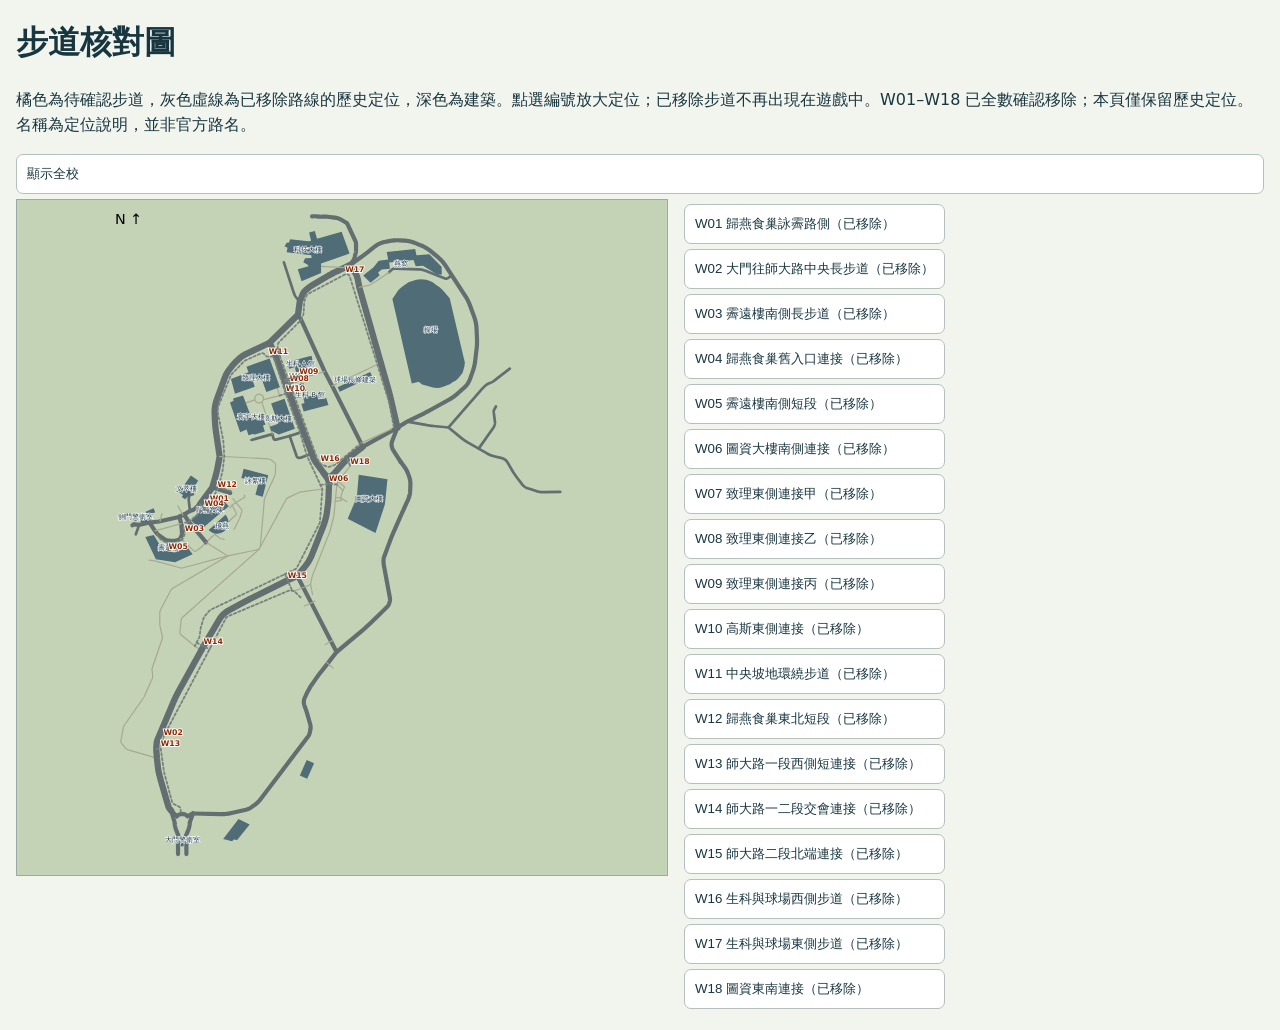
==== commit 93a8227b: "Lower teaching buildings and connect Huanyu second-floor entry to Yongji Road" ====
--- a/footpaths.html
+++ b/footpaths.html
@@ -1 +1 @@
-<!doctype html><html lang="zh-Hant"><meta charset="utf-8"><meta name="viewport" content="width=device-width,initial-scale=1"><title>步道保留與移除核對</title><style>body{font:16px system-ui;margin:16px;background:#f2f4ee;color:#183640}main{display:flex;gap:16px;flex-wrap:wrap}svg{background:#c4d2b6;width:min(100%,650px);height:75vh;border:1px solid #9aa;touch-action:auto}aside{max-width:430px}button{display:block;padding:10px;text-align:left;width:100%;margin:5px 0;border:1px solid #b4c0bd;border-radius:7px;background:white;color:#183640}.active{background:#ffe39a}p{line-height:1.6}</style><h1>步道核對圖</h1><p>橘色為待確認步道，灰色虛線為已移除路線的歷史定位，深色為建築。點選編號放大定位；已移除步道不再出現在遊戲中。W01–W18 已全數確認移除；本頁僅保留歷史定位。名稱為定位說明，並非官方路名。</p><button id="reset">顯示全校</button><main><svg viewBox="-400 -550 800 1130" aria-label="步道核對地圖"></svg><aside></aside></main><script>const d={"roads":[{"osm":218881793,"name":"清心路","width":10.5,"line":[[92.8,-169],[82.40585621791845,-213.90904870731418],[82.17937235652322,-214.88303811038782],[81.9508968086572,-215.8565144374942],[81.72042957432046,-216.82947768863352],[81.48797065351296,-217.80192786380573],[81.2535200462347,-218.77386496301074],[81.0170777524857,-219.74528898624868],[80.77864377226594,-220.71619993351942],[80.53821810557544,-221.68659780482307],[80.29580075241418,-222.65648260015956],[80.05139171278215,-223.62585431952888],[79.8049909866794,-224.59471296293117],[79.55659857410588,-225.56305853036625],[79.30621447506161,-226.53089102183418],[79.0538386895466,-227.49821043733505],[78.79947121756082,-228.4650167768687],[78.54311205910429,-229.43131004043528],[78.28476121417702,-230.3970902280347],[78.024418682779,-231.36235733966697],[77.76208446491023,-232.3271113753321],[77.4977585605707,-233.29135233503013],[77.23144096976041,-234.255080218761],[76.96313169247938,-235.21829502652474],[76.6928307287276,-236.18099675832138],[76.42053807850506,-237.14318541415082],[57.77946192149494,-302.75681458584916],[57.50616426017145,-303.71874409680385],[57.23284826311678,-304.68066839397574],[56.95951393033098,-305.64258747736517],[56.68616126181401,-306.60450134697203],[56.412790257565845,-307.5664100027962],[56.13940091758654,-308.52831344483786],[55.865993241876076,-309.49021167309684],[55.592567230434454,-310.45210468757324],[55.31912288326166,-311.41399248826707],[55.0456602003577,-312.37587507517827],[54.77217918172259,-313.33775244830696],[54.49867982735631,-314.29962460765296],[54.22516213725887,-315.2614915532164],[53.951626111430265,-316.2233532849972],[53.6780717498705,-317.1852098029954],[53.404499052579574,-318.1470611072111],[53.13090801955748,-319.10890719764416],[52.857298650804225,-320.07074807429456],[52.58367094631981,-321.0325837371624],[52.31002490610423,-321.9944141862476],[52.036360530157495,-322.95623942155026],[51.76267781847959,-323.9180594430703],[51.488976771070526,-324.87987425080775],[51.21525738793029,-325.8416838447626],[29,-403.9],[26.595,-416.185],[26.398820797404795,-417.12568404070436],[26.18028318961917,-418.0577361628174],[25.939387176643127,-418.981156366339],[25.676132758476673,-419.89594465126936],[25.39051993511979,-420.80210101760827],[25.082548706572506,-421.699625465356],[24.7522190728348,-422.58851799451236],[24.39953103390668,-423.4687786050773],[24.024484589788145,-424.340407297051],[23.62707974047919,-425.2034040704333],[23.207316485979817,-426.0577689252243],[22.765194826290035,-426.90350186142393],[22.300714761409825,-427.7406028790323],[21.81387629133921,-428.5690719780493],[14,-441.5]],"sourceLine":[[92.8,-169],[79.7,-225.6],[54.5,-314.3],[29,-403.9],[25.3,-422.8],[14,-441.5]],"curvesPrepared":true,"widening":{"baseWidth":7,"addedEachSide":1.75,"reference":"依使用者指定八路段，左右各半車道；3.5m車道與10.5m總寬為模型尺寸"},"widthTransition":{"length":35,"start":7}},{"osm":218881794,"name":"莘學路","width":7,"line":[[-9.1,206.8],[-18.4,188.8],[-51.5,124.5],[-64.9,98.6],[-74.8,79.4]],"sourceLine":[[-9.1,206.8],[-18.4,188.8],[-51.5,124.5],[-64.9,98.6],[-74.8,79.4]],"curvesPrepared":true,"preservedLine":[[-9.1,206.8],[-18.4,188.8],[-51.5,124.5],[-64.9,98.6],[-74.8,79.4]]},{"osm":218881795,"name":"向陽路","width":7,"line":[[-73.7,-357.9],[-68.3,-349.2],[-28.9,-262.7],[-16.5,-238.8],[31.8,-143],[34.4,-136.6]],"sourceLine":[[-73.7,-357.9],[-68.3,-349.2],[-28.9,-262.7],[-16.5,-238.8],[31.8,-143],[34.4,-136.6]],"curvesPrepared":true,"preservedLine":[[-73.7,-357.9],[-68.3,-349.2],[-28.9,-262.7],[-16.5,-238.8],[31.8,-143],[34.4,-136.6]]},{"osm":218881797,"name":"","width":4.5,"line":[[109.2,-179.1],[140.3021519751283,-173.42990258898465],[141.2560956276395,-173.2591403516534],[142.21089642367403,-173.09451597473168],[143.1665543632319,-172.9360294582196],[144.1230694463132,-172.78368080211712],[145.08044167291786,-172.6374700064243],[146.03867104304587,-172.49739707114105],[146.99775755669722,-172.3634619962674],[147.95770121387199,-172.2356647818034],[148.9185020145701,-172.11400542774896],[149.88015995879158,-171.99848393410417],[150.8426750465364,-171.88910030086896],[151.80604727780465,-171.7858545280434],[152.7702766525962,-171.68874661562742],[178.3,-169.2],[231.59963557957212,-230.63333221200233],[232.2026897406099,-231.3222387248143],[232.81167001350934,-232.00562436925134],[233.42657639827036,-232.6834891453134],[234.04740889489304,-233.3558330530006],[234.67416750337733,-234.02265609231284],[235.30685222372324,-234.68395826325013],[235.94546305593082,-235.33973956581252],[236.59,-235.99],[238.81,-238.21],[239.46933001461682,-238.84027514538528],[240.15232005846724,-239.436100581541],[240.8589701315513,-239.99747630846724],[241.58928023386898,-240.52440232616402],[242.3432503654203,-241.0168786346312],[243.12088052620518,-241.474905233869],[243.92217071622372,-241.89848212387722],[244.7471209354759,-242.28760930465597],[248.42,-243.92],[249.25379544717376,-244.30374983007948],[250.07518178869515,-244.7083326536513],[250.88415902456407,-245.13374847071543],[251.68072715478053,-245.57999728127183],[252.4648861793446,-246.04707908532058],[253.2366360982562,-246.5349938828616],[253.99597691151536,-247.04374167389497],[254.74290861912212,-247.57332245842065],[255.47743122107642,-248.12373623643865],[280.9,-267.7]],"sourceLine":[[109.2,-179.1],[146.5,-172.3],[178.3,-169.2],[234,-233.4],[241.4,-240.8],[252.2,-245.6],[280.9,-267.7]],"curvesPrepared":true,"preservedLine":[[109.2,-179.1],[140.3021519751283,-173.42990258898465],[141.2560956276395,-173.2591403516534],[142.21089642367403,-173.09451597473168],[143.1665543632319,-172.9360294582196],[144.1230694463132,-172.78368080211712],[145.08044167291786,-172.6374700064243],[146.03867104304587,-172.49739707114105],[146.99775755669722,-172.3634619962674],[147.95770121387199,-172.2356647818034],[148.9185020145701,-172.11400542774896],[149.88015995879158,-171.99848393410417],[150.8426750465364,-171.88910030086896],[151.80604727780465,-171.7858545280434],[152.7702766525962,-171.68874661562742],[178.3,-169.2],[231.59963557957212,-230.63333221200233],[232.2026897406099,-231.3222387248143],[232.81167001350934,-232.00562436925134],[233.42657639827036,-232.6834891453134],[234.04740889489304,-233.3558330530006],[234.67416750337733,-234.02265609231284],[235.30685222372324,-234.68395826325013],[235.94546305593082,-235.33973956581252],[236.59,-235.99],[238.81,-238.21],[239.46933001461682,-238.84027514538528],[240.15232005846724,-239.436100581541],[240.8589701315513,-239.99747630846724],[241.58928023386898,-240.52440232616402],[242.3432503654203,-241.0168786346312],[243.12088052620518,-241.474905233869],[243.92217071622372,-241.89848212387722],[244.7471209354759,-242.28760930465597],[248.42,-243.92],[249.25379544717376,-244.30374983007948],[250.07518178869515,-244.7083326536513],[250.88415902456407,-245.13374847071543],[251.68072715478053,-245.57999728127183],[252.4648861793446,-246.04707908532058],[253.2366360982562,-246.5349938828616],[253.99597691151536,-247.04374167389497],[254.74290861912212,-247.57332245842065],[255.47743122107642,-248.12373623643865],[280.9,-267.7]]},{"osm":218881798,"name":"清心路","width":7,"line":[[-249.4,477],[-204.2968151006627,478.150172292515],[-203.31773121134313,478.16911691514207],[-202.33984256351707,478.17598524152646],[-201.36314915718435,478.17077727166793],[-200.3876509923452,478.15349300556676],[-199.41334806899937,478.1241324432226],[-198.440240387147,478.08269558463576],[-197.46832794678807,478.02918242980616],[-196.49761074792264,477.9635929787338],[-195.5280887905506,477.8859272314187],[-194.559762074672,477.7961851878606],[-193.59263060028687,477.6943668480599],[-192.62669436739515,477.58047221201633],[-191.6619533759969,477.4545012797299],[-190.69840762609206,477.3164540512008],[-189.73605711768067,477.1663305264289],[-188.77490185076272,477.00413070541424],[-187.81494182533822,476.8298545881567],[-186.85617704140716,476.6435021746565],[-185.89860749896957,476.4450734649135],[-184.94223319802535,476.2345684589276],[-162.54028517069125,471.1591271089847],[-161.62560302983073,470.9386606194817],[-160.72163808458953,470.6941546106827],[-159.82839033496754,470.42560908258747],[-158.94585978096492,470.1330240351963],[-158.07404642258155,469.8163994685089],[-157.21295025981752,469.4757353825256],[-156.36257129267278,469.1110317772462],[-155.52290952114737,468.7222886526706],[-154.69396494524122,468.3095060087991],[-153.87573756495436,467.8726838456314],[-153.06822738028683,467.4118221631677],[-152.27143439123859,466.92692096140786],[-151.48535859780964,466.41798024035194],[-150.70999999999998,465.885],[-146.09,462.615],[-145.32712651719345,462.0626309181154],[-144.57850606877375,461.4955236724616],[-143.84413865474082,460.9136782630385],[-143.12402427509485,460.3170946898462],[-142.41816292983566,459.7057729528846],[-141.7265546189634,459.07971305215386],[-141.04919934247798,458.43891498765396],[-140.3860971003794,457.78337875938473],[-139.73724789266768,457.1131043673463],[-139.10265171934282,456.4280918115386],[-138.4823085804048,455.72834109196174],[-137.87621847585365,455.0138522086156],[-137.28438140568935,454.28462516150023],[-136.70679736991192,453.5406599506157],[-57.447435771364646,349.1502812598461],[-56.89732297480537,348.3915278204754],[-56.385958893673376,347.61538000630156],[-55.913343527968664,346.82183781732454],[-55.47947687769127,346.0109012535446],[-55.08435894284116,345.18257031496154],[-54.72798972341835,344.33684500157534],[-54.41036921942282,343.4737253133861],[-54.13149743085459,342.59321125039384],[-53.891374357713644,341.6953028125984],[-53.69,340.78],[-52.910000000000004,336.82],[-52.7497124383672,335.8968328709479],[-52.63284975346878,334.97533148379154],[-52.55941194530474,334.0554958385307],[-52.52939901387509,333.1373259351657],[-52.54281095917983,332.22082177369646],[-52.599647781218955,331.3059833541229],[-52.69990947999247,330.39281067644504],[-52.84359605550037,329.4813037406629],[-53.03070750774265,328.57146254677644],[-53.261243836719316,327.66328709478574],[-56.85288842981563,314.7440878867826],[-57.1189446155043,313.7956165962565],[-57.38936700966047,312.848513549473],[-57.66415561228414,311.9027787464321],[-57.94331042337532,310.958412187134],[-58.22683144293401,310.0154138715785],[-58.51471867096021,309.07378379976575],[-58.80697210745391,308.1335219716957],[-59.10359175241511,307.19462838736825],[-59.404577605843826,306.2571030467835],[-59.709929667740056,305.32094594994146],[-60.01964793810378,304.38615709684206],[-60.33373241693501,303.45273648748537],[-60.65218310423375,302.52068412187134],[-60.975,301.59000000000003],[-62.925000000000004,296.01],[-63.2235058191512,295.08133497203517],[-63.469023276604794,294.15533988814076],[-63.661552372360774,293.23201474831654],[-63.80109310641915,292.3113595525628],[-63.887645478779916,291.3933743008793],[-63.92120948944307,290.47805899326625],[-63.90178513840864,289.56541362972354],[-63.82937242567658,288.65543821025113],[-63.703971351246935,287.7481327348491],[-63.52558191511966,286.8434972035175],[-63.29420411729479,285.9415316162561],[-63.009837957772305,285.0422359730651],[-62.67248343655223,284.14561027394444],[-62.282140553634534,283.25165451889416],[-58.765,275.72],[-58.35334548914377,274.8493447423664],[-57.93367607422213,273.98326132240646],[-57.5059917552351,273.1217497401204],[-57.070292532182656,272.26480999550813],[-56.62657840506482,271.41244208856966],[-56.17484937388157,270.564646019305],[-55.71510543863293,269.7214217877142],[-55.24734659931889,268.88276939379716],[-54.77157285593944,268.0486888375539],[-54.287784208494585,267.2191801189846],[-53.79598065698434,266.39424323808896],[-53.296162201408684,265.5738781948671],[-52.78832884176762,264.7580849893192],[-52.27248057806116,263.946863621445],[-51.7486174102893,263.1402140912446],[-51.21673933845204,262.33813639871806],[-50.67684636254937,261.5406305438653],[-45.875,254.52],[-45.30957903492277,253.69668240860187],[-44.74109391746887,252.87561852329648],[-44.16954464763832,252.05680834408378],[-43.59493122543107,251.2402518709637],[-43.01725365084715,250.42594910393635],[-42.43651192388657,249.6139000430017],[-41.852706044549315,248.80410468815973],[-41.265836012835386,247.99656303941038],[-40.675901828744784,247.19127509675377],[-40.08290349227751,246.3882408601898],[-39.48684100343356,245.58746032971857],[-38.88771436221295,244.78893350534],[-38.28552356861566,243.99266038705412],[-37.68026862264169,243.19864097486092],[-37.07194952429106,242.40687526876042],[-36.46056627356376,241.6173632687526],[-35.846118870459776,240.83010497483744],[-35.22860731497913,240.045100387015],[-23.9,225.7],[-9.1,206.8],[29.27546415935152,174.7786431960095],[30.02688563200237,174.14961876333388],[30.776242881825226,173.518274104509],[31.523535908820076,172.88460921953475],[32.26876471298695,172.24862410841124],[33.0119292943258,171.61031877113834],[33.753029652836666,170.96969320771615],[34.49206578851954,170.3267474181447],[35.229037701374416,169.68148140242388],[35.963945391401296,169.0338951605538],[36.69678885860017,168.38398869253436],[37.42756810297105,167.7317619983656],[38.15628312451395,167.07721507804757],[38.88293392322883,166.42034793158018],[39.60752049911573,165.76116055896352],[40.33004285217463,165.09965296019755],[41.05050098240554,164.43582513528224],[41.76889488980843,163.76967708421762],[42.485224574383345,163.10120880700367],[43.19949003613026,162.43042030364046],[43.91169127504917,161.7573115741279],[50.95941830757601,155.075268491402],[51.66320002258735,154.40745481349032],[52.36642882913657,153.73906747803565],[53.06910472722367,153.07010648503794],[53.77122771684866,152.40057183449733],[54.47279779801151,151.73046352641364],[55.17381497071224,151.05978156078697],[55.87427923495086,150.38852593761735],[56.57419059072737,149.71669665690473],[57.27354903804175,149.04429371864913],[57.972354576894006,148.3713171228505],[58.67060720728415,147.6977668695089],[59.36830692921216,147.02364295862432],[60.06545374267806,146.34894539019675],[60.76204764768185,145.67367416422618],[61.45808864422351,144.99782928071266],[62.15357673230305,144.3214107396561],[62.848511911920454,143.64441854105655],[63.54289418307577,142.96685268491404],[64.23672354576895,142.28871317122852],[64.93,141.61],[75.23777707253322,131.510460848124],[75.85470432115825,130.86847783684493],[76.42437460329992,130.19775922706975],[76.94678791895828,129.49830501879845],[77.4219442681333,128.77011521203102],[77.84984365082498,128.01318980676746],[78.23048606703333,127.22752880300776],[78.56387151675833,126.41313220075195],[78.85,125.57000000000001],[79.75,122.63],[79.98579822279582,121.77099876658306],[80.1681928911833,120.90899506633224],[80.29718400516242,120.04398889924752],[80.37277156473318,119.17598026532893],[80.3949555698956,118.30496916457646],[80.36373602064967,117.43095559699012],[80.27911291699537,116.55393956256987],[80.14108625893273,115.67392106131574],[70.31749635072146,63.104439930887786],[70.15152793114231,62.15918035738696],[70.00647772995994,61.21165302596315],[69.88234574717434,60.26185793661641],[69.77913198278557,59.309795089346736],[69.69683643679359,58.355464484154105],[69.6354591091984,57.39886612103852],[69.595,56.44],[69.50500000000001,53.56],[69.5011396713306,52.60430024092176],[69.5495586853224,51.657200963686996],[69.65025704197538,50.718702168295735],[69.80323474128954,49.78880385474798],[70.00849178326493,48.86750602304373],[70.26602816790148,47.95480867318297],[70.57584389519924,47.050711805165705],[80.2721286625357,21.08094211362814],[80.61625165768922,20.163391993844982],[80.96304637565687,19.24693005722114],[81.31251281643868,18.331556303756606],[81.66465098003468,17.417270733451396],[82.01946086644479,16.504073346305486],[82.37694247566905,15.591964142318893],[82.73709580770752,14.680943121491616],[83.09992086256011,13.771010283823651],[83.46541764022685,12.862165629315001],[83.83358614070775,11.95440915796566],[84.2044263640028,11.047740869775636],[84.57793831011202,10.142160764744924],[84.95412197903538,9.237668842873525],[85.3329773707729,8.334265104161439],[85.71450448532457,7.431949548608667],[86.0987033226904,6.530722176215207],[86.48557388287038,5.630582986981063],[86.87511616586453,4.731531980906229],[87.26733017167282,3.833569157990711],[87.66221590029527,2.9366945182345034],[96.13778409970473,-16.2366945182345],[96.5342827764091,-17.132900521406103],[96.93133562646317,-18.02885743456782],[97.32894264986692,-18.924565257719628],[97.72710384662038,-19.82002399086156],[98.12581921672351,-20.71523363399359],[98.52508876017635,-21.610194187115727],[98.92491247697888,-22.504905650227975],[99.3252903671311,-23.399368023330332],[99.72622243063303,-24.29358130642279],[100.12770866748463,-25.187545499505354],[100.52974907768592,-26.081260602578034],[100.9323436612369,-26.97472661564082],[101.33549241813759,-27.867943538693705],[101.73919534838797,-28.760911371736704],[102.14345245198803,-29.653630114769808],[102.5482637289378,-30.54609976779302],[102.95362917923724,-31.438320330806334],[103.3595488028864,-32.330291803809764],[103.76602259988522,-33.22201418680329],[104.17305057023376,-34.11348747978693],[110.27602535275835,-47.4692728734277],[110.66836829304681,-48.352885371668535],[111.04006941452512,-49.24133906048608],[111.39112871719333,-50.13463393988035],[111.72154620105135,-51.032770009851326],[112.03132186609926,-51.93574727039902],[112.32045571233706,-52.84356572152342],[112.5889477397647,-53.756225363224544],[112.83679794838221,-54.673726195502375],[113.0640063381896,-55.59606821835692],[113.27057290918684,-56.52325143178818],[113.45649766137396,-57.45527583579616],[113.62178059475093,-58.39214143038085],[113.76642170931777,-59.33384821554226],[113.8904210050745,-60.280396191280374],[113.99377848202107,-61.231785357595214],[114.07649414015752,-62.18801571448677],[114.13856797948382,-63.14908726195502],[114.18,-64.115],[114.49239435284917,-73.83827423243054],[114.51026501071173,-74.83018632822484],[114.49999832363757,-75.81769930250944],[114.46159429162672,-76.80081315528433],[114.3950529146792,-77.77952788654954],[114.30037419279498,-78.75384349630507],[114.17755812597403,-79.72375998455087],[114.0266047142164,-80.68927735128698],[113.84751395752207,-81.65039559651339],[113.64028585589105,-82.6071147202301],[113.40492040932332,-83.55943472243713],[113.14141761781892,-84.50735560313444],[112.84977748137781,-85.45087736232207],[112.53,-86.39],[110.5513224582369,-91.94306277849647],[110.22654102950365,-92.82388189410351],[109.88337288429977,-93.69497394200043],[109.52181802262538,-94.55633892218724],[109.1418764444804,-95.407976834664],[108.74354814986486,-96.24988767943061],[108.32683313877874,-97.08207145648714],[107.89173141122205,-97.90452816583357],[107.4382429671948,-98.71725780746989],[106.96636780669698,-99.52026038139611],[106.47610592972859,-100.31353588761223],[105.96745733628963,-101.09708432611826],[105.44042202638009,-101.87090569691419],[104.895,-102.635],[98.2,-111.8]],"sourceLine":[[-249.4,477],[-194.5,478.4],[-156.1,469.7],[-140.7,458.8],[-54.6,345.4],[-52,332.2],[-58.7,308.1],[-65.2,289.5],[-55.3,268.3],[-40.8,247.1],[-23.9,225.7],[-9.1,206.8],[36.8,168.5],[58,148.4],[77.8,129],[80.8,119.2],[69.7,59.8],[69.4,50.2],[83.7,11.9],[100.1,-25.2],[113.9,-55.4],[114.7,-80.3],[108.5,-97.7],[98.2,-111.8]],"curvesPrepared":true,"preservedLine":[[-249.4,477],[-204.2968151006627,478.150172292515],[-203.31773121134313,478.16911691514207],[-202.33984256351707,478.17598524152646],[-201.36314915718435,478.17077727166793],[-200.3876509923452,478.15349300556676],[-199.41334806899937,478.1241324432226],[-198.440240387147,478.08269558463576],[-197.46832794678807,478.02918242980616],[-196.49761074792264,477.9635929787338],[-195.5280887905506,477.8859272314187],[-194.559762074672,477.7961851878606],[-193.59263060028687,477.6943668480599],[-192.62669436739515,477.58047221201633],[-191.6619533759969,477.4545012797299],[-190.69840762609206,477.3164540512008],[-189.73605711768067,477.1663305264289],[-188.77490185076272,477.00413070541424],[-187.81494182533822,476.8298545881567],[-186.85617704140716,476.6435021746565],[-185.89860749896957,476.4450734649135],[-184.94223319802535,476.2345684589276],[-162.54028517069125,471.1591271089847],[-161.62560302983073,470.9386606194817],[-160.72163808458953,470.6941546106827],[-159.82839033496754,470.42560908258747],[-158.94585978096492,470.1330240351963],[-158.07404642258155,469.8163994685089],[-157.21295025981752,469.4757353825256],[-156.36257129267278,469.1110317772462],[-155.52290952114737,468.7222886526706],[-154.69396494524122,468.3095060087991],[-153.87573756495436,467.8726838456314],[-153.06822738028683,467.4118221631677],[-152.27143439123859,466.92692096140786],[-151.48535859780964,466.41798024035194],[-150.70999999999998,465.885],[-146.09,462.615],[-145.32712651719345,462.0626309181154],[-144.57850606877375,461.4955236724616],[-143.84413865474082,460.9136782630385],[-143.12402427509485,460.3170946898462],[-142.41816292983566,459.7057729528846],[-141.7265546189634,459.07971305215386],[-141.04919934247798,458.43891498765396],[-140.3860971003794,457.78337875938473],[-139.73724789266768,457.1131043673463],[-139.10265171934282,456.4280918115386],[-138.4823085804048,455.72834109196174],[-137.87621847585365,455.0138522086156],[-137.28438140568935,454.28462516150023],[-136.70679736991192,453.5406599506157],[-57.447435771364646,349.1502812598461],[-56.89732297480537,348.3915278204754],[-56.385958893673376,347.61538000630156],[-55.913343527968664,346.82183781732454],[-55.47947687769127,346.0109012535446],[-55.08435894284116,345.18257031496154],[-54.72798972341835,344.33684500157534],[-54.41036921942282,343.4737253133861],[-54.13149743085459,342.59321125039384],[-53.891374357713644,341.6953028125984],[-53.69,340.78],[-52.910000000000004,336.82],[-52.7497124383672,335.8968328709479],[-52.63284975346878,334.97533148379154],[-52.55941194530474,334.0554958385307],[-52.52939901387509,333.1373259351657],[-52.54281095917983,332.22082177369646],[-52.599647781218955,331.3059833541229],[-52.69990947999247,330.39281067644504],[-52.84359605550037,329.4813037406629],[-53.03070750774265,328.57146254677644],[-53.261243836719316,327.66328709478574],[-56.85288842981563,314.7440878867826],[-57.1189446155043,313.7956165962565],[-57.38936700966047,312.848513549473],[-57.66415561228414,311.9027787464321],[-57.94331042337532,310.958412187134],[-58.22683144293401,310.0154138715785],[-58.51471867096021,309.07378379976575],[-58.80697210745391,308.1335219716957],[-59.10359175241511,307.19462838736825],[-59.404577605843826,306.2571030467835],[-59.709929667740056,305.32094594994146],[-60.01964793810378,304.38615709684206],[-60.33373241693501,303.45273648748537],[-60.65218310423375,302.52068412187134],[-60.975,301.59000000000003],[-62.925000000000004,296.01],[-63.2235058191512,295.08133497203517],[-63.469023276604794,294.15533988814076],[-63.661552372360774,293.23201474831654],[-63.80109310641915,292.3113595525628],[-63.887645478779916,291.3933743008793],[-63.92120948944307,290.47805899326625],[-63.90178513840864,289.56541362972354],[-63.82937242567658,288.65543821025113],[-63.703971351246935,287.7481327348491],[-63.52558191511966,286.8434972035175],[-63.29420411729479,285.9415316162561],[-63.009837957772305,285.0422359730651],[-62.67248343655223,284.14561027394444],[-62.282140553634534,283.25165451889416],[-58.765,275.72],[-58.35334548914377,274.8493447423664],[-57.93367607422213,273.98326132240646],[-57.5059917552351,273.1217497401204],[-57.070292532182656,272.26480999550813],[-56.62657840506482,271.41244208856966],[-56.17484937388157,270.564646019305],[-55.71510543863293,269.7214217877142],[-55.24734659931889,268.88276939379716],[-54.77157285593944,268.0486888375539],[-54.287784208494585,267.2191801189846],[-53.79598065698434,266.39424323808896],[-53.296162201408684,265.5738781948671],[-52.78832884176762,264.7580849893192],[-52.27248057806116,263.946863621445],[-51.7486174102893,263.1402140912446],[-51.21673933845204,262.33813639871806],[-50.67684636254937,261.5406305438653],[-45.875,254.52],[-45.30957903492277,253.69668240860187],[-44.74109391746887,252.87561852329648],[-44.16954464763832,252.05680834408378],[-43.59493122543107,251.2402518709637],[-43.01725365084715,250.42594910393635],[-42.43651192388657,249.6139000430017],[-41.852706044549315,248.80410468815973],[-41.265836012835386,247.99656303941038],[-40.675901828744784,247.19127509675377],[-40.08290349227751,246.3882408601898],[-39.48684100343356,245.58746032971857],[-38.88771436221295,244.78893350534],[-38.28552356861566,243.99266038705412],[-37.68026862264169,243.19864097486092],[-37.07194952429106,242.40687526876042],[-36.46056627356376,241.6173632687526],[-35.846118870459776,240.83010497483744],[-35.22860731497913,240.045100387015],[-23.9,225.7],[-9.1,206.8],[29.27546415935152,174.7786431960095],[30.02688563200237,174.14961876333388],[30.776242881825226,173.518274104509],[31.523535908820076,172.88460921953475],[32.26876471298695,172.24862410841124],[33.0119292943258,171.61031877113834],[33.753029652836666,170.96969320771615],[34.49206578851954,170.3267474181447],[35.229037701374416,169.68148140242388],[35.963945391401296,169.0338951605538],[36.69678885860017,168.38398869253436],[37.42756810297105,167.7317619983656],[38.15628312451395,167.07721507804757],[38.88293392322883,166.42034793158018],[39.60752049911573,165.76116055896352],[40.33004285217463,165.09965296019755],[41.05050098240554,164.43582513528224],[41.76889488980843,163.76967708421762],[42.485224574383345,163.10120880700367],[43.19949003613026,162.43042030364046],[43.91169127504917,161.7573115741279],[50.95941830757601,155.075268491402],[51.66320002258735,154.40745481349032],[52.36642882913657,153.73906747803565],[53.06910472722367,153.07010648503794],[53.77122771684866,152.40057183449733],[54.47279779801151,151.73046352641364],[55.17381497071224,151.05978156078697],[55.87427923495086,150.38852593761735],[56.57419059072737,149.71669665690473],[57.27354903804175,149.04429371864913],[57.972354576894006,148.3713171228505],[58.67060720728415,147.6977668695089],[59.36830692921216,147.02364295862432],[60.06545374267806,146.34894539019675],[60.76204764768185,145.67367416422618],[61.45808864422351,144.99782928071266],[62.15357673230305,144.3214107396561],[62.848511911920454,143.64441854105655],[63.54289418307577,142.96685268491404],[64.23672354576895,142.28871317122852],[64.93,141.61],[75.23777707253322,131.510460848124],[75.85470432115825,130.86847783684493],[76.42437460329992,130.19775922706975],[76.94678791895828,129.49830501879845],[77.4219442681333,128.77011521203102],[77.84984365082498,128.01318980676746],[78.23048606703333,127.22752880300776],[78.56387151675833,126.41313220075195],[78.85,125.57000000000001],[79.75,122.63],[79.98579822279582,121.77099876658306],[80.1681928911833,120.90899506633224],[80.29718400516242,120.04398889924752],[80.37277156473318,119.17598026532893],[80.3949555698956,118.30496916457646],[80.36373602064967,117.43095559699012],[80.27911291699537,116.55393956256987],[80.14108625893273,115.67392106131574],[70.31749635072146,63.104439930887786],[70.15152793114231,62.15918035738696],[70.00647772995994,61.21165302596315],[69.88234574717434,60.26185793661641],[69.77913198278557,59.309795089346736],[69.69683643679359,58.355464484154105],[69.6354591091984,57.39886612103852],[69.595,56.44],[69.50500000000001,53.56],[69.5011396713306,52.60430024092176],[69.5495586853224,51.657200963686996],[69.65025704197538,50.718702168295735],[69.80323474128954,49.78880385474798],[70.00849178326493,48.86750602304373],[70.26602816790148,47.95480867318297],[70.57584389519924,47.050711805165705],[80.2721286625357,21.08094211362814],[80.61625165768922,20.163391993844982],[80.96304637565687,19.24693005722114],[81.31251281643868,18.331556303756606],[81.66465098003468,17.417270733451396],[82.01946086644479,16.504073346305486],[82.37694247566905,15.591964142318893],[82.73709580770752,14.680943121491616],[83.09992086256011,13.771010283823651],[83.46541764022685,12.862165629315001],[83.83358614070775,11.95440915796566],[84.2044263640028,11.047740869775636],[84.57793831011202,10.142160764744924],[84.95412197903538,9.237668842873525],[85.3329773707729,8.334265104161439],[85.71450448532457,7.431949548608667],[86.0987033226904,6.530722176215207],[86.48557388287038,5.630582986981063],[86.87511616586453,4.731531980906229],[87.26733017167282,3.833569157990711],[87.66221590029527,2.9366945182345034],[96.13778409970473,-16.2366945182345],[96.5342827764091,-17.132900521406103],[96.93133562646317,-18.02885743456782],[97.32894264986692,-18.924565257719628],[97.72710384662038,-19.82002399086156],[98.12581921672351,-20.71523363399359],[98.52508876017635,-21.610194187115727],[98.92491247697888,-22.504905650227975],[99.3252903671311,-23.399368023330332],[99.72622243063303,-24.29358130642279],[100.12770866748463,-25.187545499505354],[100.52974907768592,-26.081260602578034],[100.9323436612369,-26.97472661564082],[101.33549241813759,-27.867943538693705],[101.73919534838797,-28.760911371736704],[102.14345245198803,-29.653630114769808],[102.5482637289378,-30.54609976779302],[102.95362917923724,-31.438320330806334],[103.3595488028864,-32.330291803809764],[103.76602259988522,-33.22201418680329],[104.17305057023376,-34.11348747978693],[110.27602535275835,-47.4692728734277],[110.66836829304681,-48.352885371668535],[111.04006941452512,-49.24133906048608],[111.39112871719333,-50.13463393988035],[111.72154620105135,-51.032770009851326],[112.03132186609926,-51.93574727039902],[112.32045571233706,-52.84356572152342],[112.5889477397647,-53.756225363224544],[112.83679794838221,-54.673726195502375],[113.0640063381896,-55.59606821835692],[113.27057290918684,-56.52325143178818],[113.45649766137396,-57.45527583579616],[113.62178059475093,-58.39214143038085],[113.76642170931777,-59.33384821554226],[113.8904210050745,-60.280396191280374],[113.99377848202107,-61.231785357595214],[114.07649414015752,-62.18801571448677],[114.13856797948382,-63.14908726195502],[114.18,-64.115],[114.49239435284917,-73.83827423243054],[114.51026501071173,-74.83018632822484],[114.49999832363757,-75.81769930250944],[114.46159429162672,-76.80081315528433],[114.3950529146792,-77.77952788654954],[114.30037419279498,-78.75384349630507],[114.17755812597403,-79.72375998455087],[114.0266047142164,-80.68927735128698],[113.84751395752207,-81.65039559651339],[113.64028585589105,-82.6071147202301],[113.40492040932332,-83.55943472243713],[113.14141761781892,-84.50735560313444],[112.84977748137781,-85.45087736232207],[112.53,-86.39],[110.5513224582369,-91.94306277849647],[110.22654102950365,-92.82388189410351],[109.88337288429977,-93.69497394200043],[109.52181802262538,-94.55633892218724],[109.1418764444804,-95.407976834664],[108.74354814986486,-96.24988767943061],[108.32683313877874,-97.08207145648714],[107.89173141122205,-97.90452816583357],[107.4382429671948,-98.71725780746989],[106.96636780669698,-99.52026038139611],[106.47610592972859,-100.31353588761223],[105.96745733628963,-101.09708432611826],[105.44042202638009,-101.87090569691419],[104.895,-102.635],[98.2,-111.8]]},{"osm":218881799,"name":"環手星月大道","width":7,"line":[[34.4,-136.6],[92.8,-169],[109.2,-179.1],[129.7754045742727,-189.03778044063512],[130.6572425689391,-189.46520344687283],[131.53783746779294,-189.89502855371305],[132.4171892708341,-190.3272557611557],[133.29529797806268,-190.76188506920087],[134.1721635894786,-191.19891647784843],[135.0477861050819,-191.63834998709848],[135.92216552487264,-192.08018559695105],[136.79530184885073,-192.52442330740604],[137.66719507701617,-192.97106311846358],[138.53784520936904,-193.42010503012352],[139.40725224590926,-193.87154904238594],[140.27541618663685,-194.32539515525082],[141.14233703155185,-194.78164336871816],[142.0080147806542,-195.24029368278798],[142.87244943394396,-195.70134609746032],[143.7356409914211,-196.1648006127351],[144.5975894530856,-196.6306572286123],[145.4582948189375,-197.09891594509205],[146.31775708897675,-197.56957676217422],[147.1759762632034,-198.04263967985887],[178.12402373679657,-215.15736032014115],[178.97848470485684,-215.63605387489778],[179.82667235639687,-216.12360660319592],[180.66858669141675,-216.6200185050355],[181.50422770991648,-217.12528958041662],[182.33359541189594,-217.63941982933915],[183.15668979735526,-218.1624092518032],[183.9735108662944,-218.69425784780876],[184.78405861871337,-219.23496561735578],[185.58833305461218,-219.78453256044435],[186.38633417399075,-220.3429586770743],[187.17806197684914,-220.91024396724583],[187.96351646318732,-221.4863884309588],[188.74269763300535,-222.07139206821327],[189.5156054863032,-222.66525487900924],[190.28224002308085,-223.2679768633467],[191.0426012433383,-223.8795580212256],[191.7966891470756,-224.499998352646],[192.5445037342927,-225.12929785760792],[193.28604500498963,-225.7674565361113],[194.02131295916635,-226.41447438815618],[203.87868704083363,-235.18552561184381],[204.6007944983579,-235.8437455031345],[205.30285427909757,-236.51551029937534],[205.98486638305255,-237.20082000056624],[206.6468308102229,-237.89967460670744],[207.2887475606085,-238.6120741177986],[207.9106166342095,-239.33801853383997],[208.5124380310258,-240.0775078548315],[209.0942117510575,-240.83054208077314],[209.65593779430452,-241.59712121166496],[210.1976161607668,-242.37724524750683],[210.71924685044448,-243.1709141882989],[211.22082986333749,-243.9781280340411],[211.70236519944586,-244.7988867847334],[212.16385285876953,-245.63319044037587],[212.60529284130854,-246.48103900096848],[213.0266851470629,-247.34243246651124],[213.4280297760326,-248.21737083700407],[213.8093267282176,-249.1058541124471],[214.17057600361798,-250.00788229284026],[214.51177760223368,-250.92345537818355],[218.58822239776632,-262.27654462181647],[218.91398702017102,-263.20016327593174],[219.22892536693845,-264.12632816264085],[219.53303743806853,-265.0550392819437],[219.8263232335613,-265.9862966338405],[220.10878275341676,-266.92010021833096],[220.38041599763488,-267.8564500354153],[220.64122296621574,-268.7953460850935],[220.89120365915932,-269.73678836736553],[221.13035807646554,-270.6807768822314],[221.3586862181344,-271.627311629691],[221.576188084166,-272.57639260974446],[221.7828636745603,-273.52801982239174],[221.97871298931724,-274.4821932676328],[222.16373602843692,-275.43891294546773],[222.33793279191926,-276.39817885589645],[222.5013032797643,-277.35999099891905],[222.653847491972,-278.32434937453536],[222.79556542854243,-279.2912539827456],[222.92645708947552,-280.26070482354964],[223.0465224747713,-281.23270189694745],[225.2534775252287,-299.96729810305254],[225.36408826717096,-300.9407083361917],[225.46661599804347,-301.91439865621953],[225.56106071784615,-302.8883690631361],[225.6474224265792,-303.8626195569415],[225.72570112424236,-304.83715013763555],[225.7958968108358,-305.81196080521835],[225.85800948635955,-306.78705155969],[225.91203915081348,-307.76242240105034],[225.9579858041977,-308.7380733292994],[225.9958494465121,-309.71400434443717],[226.02563007775677,-310.69021544646375],[226.04732769793168,-311.66670663537906],[226.06094230703684,-312.64347791118314],[226.06647390507223,-313.62052927387595],[226.06392249203788,-314.5978607234575],[226.05328806793375,-315.5754722599278],[226.03457063275982,-316.55336388328675],[226.0077701865162,-317.53153559353456],[225.97288672920286,-318.5099873906711],[225.92992026081967,-319.48871927469634],[225.17007973918032,-335.3112807253037],[225.11584405694964,-336.28869478825396],[225.04715295809376,-337.2631931221656],[224.96400644261254,-338.23477572703854],[224.8664045105062,-339.20344260287294],[224.75434716177446,-340.1691937496685],[224.6278343964175,-341.13202916742546],[224.4868662144353,-342.09194885614374],[224.33144261582785,-343.0489528158233],[224.16156360059514,-344.0030410464643],[223.97722916873718,-344.9542135480666],[223.77843932025394,-345.9024703206302],[223.56519405514547,-346.8478113641551],[223.33749337341175,-347.7902366786414],[223.09533727505277,-348.72974626408904],[222.8387257600685,-349.6663401204979],[222.567658828459,-350.6000182478682],[222.2821364802242,-351.5307806461998],[221.98215871536422,-352.4586273154928],[221.66772553387895,-353.383558255747],[221.33883693576843,-354.3055734669626],[214.66116306423157,-372.59442653303745],[214.3200854524022,-373.512504010669],[213.9690852297604,-374.4256217501709],[213.6081623963061,-375.33377975154326],[213.23731695203946,-376.2369780147862],[212.8565488969603,-377.13521653989943],[212.4658582310687,-378.02849532688316],[212.06524495436472,-378.9168143757375],[211.65470906684828,-379.8001736864622],[211.23425056851943,-380.6785732590573],[210.80386945937806,-381.552013093523],[210.3635657394243,-382.42049318985903],[209.9133394086581,-383.28401354806556],[209.45319046707942,-384.14257416814246],[208.98311891468836,-384.99617505008996],[208.50312475148485,-385.84481619390783],[208.01320797746888,-386.68849759959625],[207.51336859264043,-387.52721926715503],[207.00360659699965,-388.36098119658436],[206.48392199054635,-389.1897833878841],[205.95431477328063,-390.01362584105425],[183.9,-423.9],[173.54926626585186,-439.7887059231191],[173.00883461796246,-440.60492324292375],[172.45739292746467,-441.41131638696163],[171.89494119435838,-442.2078853552326],[171.3214794186438,-442.99463014773676],[170.73700760032068,-443.771550764474],[170.1415257393892,-444.53864720544453],[169.5350338358493,-445.29591947064813],[168.917531889701,-446.0433675600849],[168.28901990094428,-446.78099147375485],[167.6494978695791,-447.508791211658],[166.99896579560553,-448.2267667737942],[166.33742367902354,-448.93491816016365],[165.66487151983313,-449.6332453707662],[164.9813093180343,-450.32174840560197],[164.28673707362705,-451.00042726467086],[163.58115478661142,-451.66928194797293],[162.8645624569873,-452.3283124555081],[162.13696008475483,-452.97751878727655],[161.39834766991393,-453.6169009432781],[160.64872521246457,-454.24645892351276],[148.55127478753542,-464.25354107648724],[147.79226646076506,-464.8716414514153],[147.02549643796104,-465.4766507914971],[146.25096471912337,-466.06856909673235],[145.46867130425207,-466.6473963671214],[144.6786161933471,-467.21313260266385],[143.88079938640848,-467.7657778033599],[143.07522088343623,-468.30533196920976],[142.2618806844303,-468.83179510021324],[141.44077878939078,-469.34516719637026],[140.61191519831755,-469.8454482576808],[139.77528991121068,-470.3326382841451],[138.93090292807017,-470.806737275763],[138.07875424889602,-471.2677452325345],[137.21884387368823,-471.71566215445955],[136.35117180244677,-472.1504880415383],[135.47573803517167,-472.57222289377063],[134.5925425718629,-472.9808667111566],[133.70158541252053,-473.3764194936962],[132.80286655714445,-473.75888124138936],[131.89638600573477,-474.12825195423613],[121.80249521710053,-478.1511794424599],[120.91628379595728,-478.4958646519585],[120.02659589402232,-478.82490542623526],[119.13343151129564,-479.13830176529],[118.23679064777734,-479.4360536691232],[117.33667330346734,-479.7181611377345],[116.43307947836563,-479.9846241711239],[115.52600917247223,-480.23544276929147],[114.61546238578717,-480.4706169322373],[113.7014391183104,-480.6901466599613],[112.78393937004195,-480.89403195246325],[111.86296314098183,-481.0822728097436],[110.93851043113,-481.254869231802],[110.01058124048649,-481.41182121863864],[109.07917556905127,-481.55312877025335],[108.14429341682441,-481.6787918866464],[107.20593478380583,-481.78881056781756],[106.26409966999557,-481.88318481376683],[105.31878807539363,-481.96191462449434],[104.37,-482.025],[96.63,-482.475],[95.67992174312482,-482.5238763628228],[94.73073960407821,-482.5599791355016],[93.78245358286014,-482.5833083180365],[92.83506367947071,-482.59386391042744],[91.88856989390982,-482.59164591267455],[90.9429722261775,-482.57665432477756],[89.99827067627376,-482.5488891467367],[89.0544652441986,-482.508350378552],[88.11155592995203,-482.45503802022324],[87.169542733534,-482.38895207175057],[86.22842565494456,-482.31009253313397],[85.2882046941837,-482.21845940437345],[84.34887985125141,-482.1140526854689],[83.4104511261477,-481.99687237642047],[82.47291851887258,-481.8669184772282],[81.536282029426,-481.7241909878919],[80.60054165780802,-481.5686899084117],[79.6656974040186,-481.40041523878756],[78.73174926805777,-481.21936697901947],[71.09,-479.685],[70.15923171877115,-479.4863482424929],[69.23850582245296,-479.2661824436555],[68.32782231104551,-479.0245026034879],[67.42718118454874,-478.76130872199036],[66.5365824429627,-478.4766007991626],[65.65602608628731,-478.17037883500456],[64.78551211452263,-477.8426428295164],[63.92504052766868,-477.49339278269815],[63.07461132572541,-477.1226286945498],[62.23422450869283,-476.7303505650712],[61.40388007657096,-476.3165583942625],[60.58357802935977,-475.8812521821236],[59.7733183670593,-475.4244319286545],[58.97310108966952,-474.9460976338553],[58.18292619719044,-474.446249297726],[57.40279368962206,-473.92488692026643],[56.63270356696438,-473.38201050147677],[55.872655829217386,-472.817620041357],[55.122650476381104,-472.23171553990704],[47.74913643900031,-466.3262314466201],[46.983429810261896,-465.71465468727956],[46.21613721184673,-465.1051706985821],[45.44725864375479,-464.49777948052747],[44.676794105986104,-463.89248103311604],[43.90474359854065,-463.2892753563474],[43.13110712141843,-462.6881624502218],[42.35588467461946,-462.0891423147392],[41.57907625814372,-461.4922149498997],[40.80068187199123,-460.89738035570304],[40.02070151616197,-460.3046385321494],[39.23913519065595,-459.71398947923876],[38.45598289547318,-459.125433196971],[37.67124463061364,-458.5389696853464],[36.88492039607734,-457.95459894436476],[36.097010191864285,-457.372320974026],[35.307514017974455,-456.79213577433035],[34.51643187440787,-456.21404334527756],[33.723763761164534,-455.6380436868679],[32.929509678244436,-455.06413679910116],[32.13366962564757,-454.4923226819774],[14,-441.5]],"sourceLine":[[34.4,-136.6],[92.8,-169],[109.2,-179.1],[138.6,-193.3],[186.7,-219.9],[211.2,-241.7],[221.9,-271.5],[226.4,-309.7],[224.7,-345.1],[211.3,-381.8],[183.9,-423.9],[168.2,-448],[141,-470.5],[113.4,-481.5],[87.6,-483],[62.2,-477.9],[40.1,-460.2],[14,-441.5]],"curvesPrepared":true,"preservedLine":[[34.4,-136.6],[92.8,-169],[109.2,-179.1],[129.7754045742727,-189.03778044063512],[130.6572425689391,-189.46520344687283],[131.53783746779294,-189.89502855371305],[132.4171892708341,-190.3272557611557],[133.29529797806268,-190.76188506920087],[134.1721635894786,-191.19891647784843],[135.0477861050819,-191.63834998709848],[135.92216552487264,-192.08018559695105],[136.79530184885073,-192.52442330740604],[137.66719507701617,-192.97106311846358],[138.53784520936904,-193.42010503012352],[139.40725224590926,-193.87154904238594],[140.27541618663685,-194.32539515525082],[141.14233703155185,-194.78164336871816],[142.0080147806542,-195.24029368278798],[142.87244943394396,-195.70134609746032],[143.7356409914211,-196.1648006127351],[144.5975894530856,-196.6306572286123],[145.4582948189375,-197.09891594509205],[146.31775708897675,-197.56957676217422],[147.1759762632034,-198.04263967985887],[178.12402373679657,-215.15736032014115],[178.97848470485684,-215.63605387489778],[179.82667235639687,-216.12360660319592],[180.66858669141675,-216.6200185050355],[181.50422770991648,-217.12528958041662],[182.33359541189594,-217.63941982933915],[183.15668979735526,-218.1624092518032],[183.9735108662944,-218.69425784780876],[184.78405861871337,-219.23496561735578],[185.58833305461218,-219.78453256044435],[186.38633417399075,-220.3429586770743],[187.17806197684914,-220.91024396724583],[187.96351646318732,-221.4863884309588],[188.74269763300535,-222.07139206821327],[189.5156054863032,-222.66525487900924],[190.28224002308085,-223.2679768633467],[191.0426012433383,-223.8795580212256],[191.7966891470756,-224.499998352646],[192.5445037342927,-225.12929785760792],[193.28604500498963,-225.7674565361113],[194.02131295916635,-226.41447438815618],[203.87868704083363,-235.18552561184381],[204.6007944983579,-235.8437455031345],[205.30285427909757,-236.51551029937534],[205.98486638305255,-237.20082000056624],[206.6468308102229,-237.89967460670744],[207.2887475606085,-238.6120741177986],[207.9106166342095,-239.33801853383997],[208.5124380310258,-240.0775078548315],[209.0942117510575,-240.83054208077314],[209.65593779430452,-241.59712121166496],[210.1976161607668,-242.37724524750683],[210.71924685044448,-243.1709141882989],[211.22082986333749,-243.9781280340411],[211.70236519944586,-244.7988867847334],[212.16385285876953,-245.63319044037587],[212.60529284130854,-246.48103900096848],[213.0266851470629,-247.34243246651124],[213.4280297760326,-248.21737083700407],[213.8093267282176,-249.1058541124471],[214.17057600361798,-250.00788229284026],[214.51177760223368,-250.92345537818355],[218.58822239776632,-262.27654462181647],[218.91398702017102,-263.20016327593174],[219.22892536693845,-264.12632816264085],[219.53303743806853,-265.0550392819437],[219.8263232335613,-265.9862966338405],[220.10878275341676,-266.92010021833096],[220.38041599763488,-267.8564500354153],[220.64122296621574,-268.7953460850935],[220.89120365915932,-269.73678836736553],[221.13035807646554,-270.6807768822314],[221.3586862181344,-271.627311629691],[221.576188084166,-272.57639260974446],[221.7828636745603,-273.52801982239174],[221.97871298931724,-274.4821932676328],[222.16373602843692,-275.43891294546773],[222.33793279191926,-276.39817885589645],[222.5013032797643,-277.35999099891905],[222.653847491972,-278.32434937453536],[222.79556542854243,-279.2912539827456],[222.92645708947552,-280.26070482354964],[223.0465224747713,-281.23270189694745],[225.2534775252287,-299.96729810305254],[225.36408826717096,-300.9407083361917],[225.46661599804347,-301.91439865621953],[225.56106071784615,-302.8883690631361],[225.6474224265792,-303.8626195569415],[225.72570112424236,-304.83715013763555],[225.7958968108358,-305.81196080521835],[225.85800948635955,-306.78705155969],[225.91203915081348,-307.76242240105034],[225.9579858041977,-308.7380733292994],[225.9958494465121,-309.71400434443717],[226.02563007775677,-310.69021544646375],[226.04732769793168,-311.66670663537906],[226.06094230703684,-312.64347791118314],[226.06647390507223,-313.62052927387595],[226.06392249203788,-314.5978607234575],[226.05328806793375,-315.5754722599278],[226.03457063275982,-316.55336388328675],[226.0077701865162,-317.53153559353456],[225.97288672920286,-318.5099873906711],[225.92992026081967,-319.48871927469634],[225.17007973918032,-335.3112807253037],[225.11584405694964,-336.28869478825396],[225.04715295809376,-337.2631931221656],[224.96400644261254,-338.23477572703854],[224.8664045105062,-339.20344260287294],[224.75434716177446,-340.1691937496685],[224.6278343964175,-341.13202916742546],[224.4868662144353,-342.09194885614374],[224.33144261582785,-343.0489528158233],[224.16156360059514,-344.0030410464643],[223.97722916873718,-344.9542135480666],[223.77843932025394,-345.9024703206302],[223.56519405514547,-346.8478113641551],[223.33749337341175,-347.7902366786414],[223.09533727505277,-348.72974626408904],[222.8387257600685,-349.6663401204979],[222.567658828459,-350.6000182478682],[222.2821364802242,-351.5307806461998],[221.98215871536422,-352.4586273154928],[221.66772553387895,-353.383558255747],[221.33883693576843,-354.3055734669626],[214.66116306423157,-372.59442653303745],[214.3200854524022,-373.512504010669],[213.9690852297604,-374.4256217501709],[213.6081623963061,-375.33377975154326],[213.23731695203946,-376.2369780147862],[212.8565488969603,-377.13521653989943],[212.4658582310687,-378.02849532688316],[212.06524495436472,-378.9168143757375],[211.65470906684828,-379.8001736864622],[211.23425056851943,-380.6785732590573],[210.80386945937806,-381.552013093523],[210.3635657394243,-382.42049318985903],[209.9133394086581,-383.28401354806556],[209.45319046707942,-384.14257416814246],[208.98311891468836,-384.99617505008996],[208.50312475148485,-385.84481619390783],[208.01320797746888,-386.68849759959625],[207.51336859264043,-387.52721926715503],[207.00360659699965,-388.36098119658436],[206.48392199054635,-389.1897833878841],[205.95431477328063,-390.01362584105425],[183.9,-423.9],[173.54926626585186,-439.7887059231191],[173.00883461796246,-440.60492324292375],[172.45739292746467,-441.41131638696163],[171.89494119435838,-442.2078853552326],[171.3214794186438,-442.99463014773676],[170.73700760032068,-443.771550764474],[170.1415257393892,-444.53864720544453],[169.5350338358493,-445.29591947064813],[168.917531889701,-446.0433675600849],[168.28901990094428,-446.78099147375485],[167.6494978695791,-447.508791211658],[166.99896579560553,-448.2267667737942],[166.33742367902354,-448.93491816016365],[165.66487151983313,-449.6332453707662],[164.9813093180343,-450.32174840560197],[164.28673707362705,-451.00042726467086],[163.58115478661142,-451.66928194797293],[162.8645624569873,-452.3283124555081],[162.13696008475483,-452.97751878727655],[161.39834766991393,-453.6169009432781],[160.64872521246457,-454.24645892351276],[148.55127478753542,-464.25354107648724],[147.79226646076506,-464.8716414514153],[147.02549643796104,-465.4766507914971],[146.25096471912337,-466.06856909673235],[145.46867130425207,-466.6473963671214],[144.6786161933471,-467.21313260266385],[143.88079938640848,-467.7657778033599],[143.07522088343623,-468.30533196920976],[142.2618806844303,-468.83179510021324],[141.44077878939078,-469.34516719637026],[140.61191519831755,-469.8454482576808],[139.77528991121068,-470.3326382841451],[138.93090292807017,-470.806737275763],[138.07875424889602,-471.2677452325345],[137.21884387368823,-471.71566215445955],[136.35117180244677,-472.1504880415383],[135.47573803517167,-472.57222289377063],[134.5925425718629,-472.9808667111566],[133.70158541252053,-473.3764194936962],[132.80286655714445,-473.75888124138936],[131.89638600573477,-474.12825195423613],[121.80249521710053,-478.1511794424599],[120.91628379595728,-478.4958646519585],[120.02659589402232,-478.82490542623526],[119.13343151129564,-479.13830176529],[118.23679064777734,-479.4360536691232],[117.33667330346734,-479.7181611377345],[116.43307947836563,-479.9846241711239],[115.52600917247223,-480.23544276929147],[114.61546238578717,-480.4706169322373],[113.7014391183104,-480.6901466599613],[112.78393937004195,-480.89403195246325],[111.86296314098183,-481.0822728097436],[110.93851043113,-481.254869231802],[110.01058124048649,-481.41182121863864],[109.07917556905127,-481.55312877025335],[108.14429341682441,-481.6787918866464],[107.20593478380583,-481.78881056781756],[106.26409966999557,-481.88318481376683],[105.31878807539363,-481.96191462449434],[104.37,-482.025],[96.63,-482.475],[95.67992174312482,-482.5238763628228],[94.73073960407821,-482.5599791355016],[93.78245358286014,-482.5833083180365],[92.83506367947071,-482.59386391042744],[91.88856989390982,-482.59164591267455],[90.9429722261775,-482.57665432477756],[89.99827067627376,-482.5488891467367],[89.0544652441986,-482.508350378552],[88.11155592995203,-482.45503802022324],[87.169542733534,-482.38895207175057],[86.22842565494456,-482.31009253313397],[85.2882046941837,-482.21845940437345],[84.34887985125141,-482.1140526854689],[83.4104511261477,-481.99687237642047],[82.47291851887258,-481.8669184772282],[81.536282029426,-481.7241909878919],[80.60054165780802,-481.5686899084117],[79.6656974040186,-481.40041523878756],[78.73174926805777,-481.21936697901947],[71.09,-479.685],[70.15923171877115,-479.4863482424929],[69.23850582245296,-479.2661824436555],[68.32782231104551,-479.0245026034879],[67.42718118454874,-478.76130872199036],[66.5365824429627,-478.4766007991626],[65.65602608628731,-478.17037883500456],[64.78551211452263,-477.8426428295164],[63.92504052766868,-477.49339278269815],[63.07461132572541,-477.1226286945498],[62.23422450869283,-476.7303505650712],[61.40388007657096,-476.3165583942625],[60.58357802935977,-475.8812521821236],[59.7733183670593,-475.4244319286545],[58.97310108966952,-474.9460976338553],[58.18292619719044,-474.446249297726],[57.40279368962206,-473.92488692026643],[56.63270356696438,-473.38201050147677],[55.872655829217386,-472.817620041357],[55.122650476381104,-472.23171553990704],[47.74913643900031,-466.3262314466201],[46.983429810261896,-465.71465468727956],[46.21613721184673,-465.1051706985821],[45.44725864375479,-464.49777948052747],[44.676794105986104,-463.89248103311604],[43.90474359854065,-463.2892753563474],[43.13110712141843,-462.6881624502218],[42.35588467461946,-462.0891423147392],[41.57907625814372,-461.4922149498997],[40.80068187199123,-460.89738035570304],[40.02070151616197,-460.3046385321494],[39.23913519065595,-459.71398947923876],[38.45598289547318,-459.125433196971],[37.67124463061364,-458.5389696853464],[36.88492039607734,-457.95459894436476],[36.097010191864285,-457.372320974026],[35.307514017974455,-456.79213577433035],[34.51643187440787,-456.21404334527756],[33.723763761164534,-455.6380436868679],[32.929509678244436,-455.06413679910116],[32.13366962564757,-454.4923226819774],[14,-441.5]]},{"osm":218881800,"name":"師大路四段","width":10.5,"line":[[-121.2,-311],[-115.805,-299.69],[-115.39295749242909,-298.81875493993823],[-114.98682996971631,-297.9450197597531],[-114.58661743186167,-297.0687944594444],[-114.19231987886518,-296.19007903901223],[-113.80393731072682,-295.3088734984566],[-113.42146972744662,-294.4251778377775],[-113.04491712902458,-293.53899205697496],[-112.67427951546068,-292.6503161560489],[-112.30955688675493,-291.7591501349994],[-111.9507492429073,-290.86549399382636],[-111.59785658391785,-289.96934773252997],[-111.25087890978654,-289.07071135111005],[-110.90981622051335,-288.1695848495666],[-110.57466851609833,-287.26596822789975],[-97.03906188981253,-250.39597226427463],[-96.7445830621389,-249.59932100634433],[-96.44656243220139,-248.80399691825275],[-96.145,-248.01],[-95.755,-246.99],[-95.4521956532599,-246.1964656181063],[-95.15044927970624,-245.4025291390917],[-94.84976087933904,-244.6081905629563],[-94.195,-242.875],[-93.89866999321242,-242.08706591274003],[-93.60467997284974,-241.29826365096008],[-93.31302993891191,-240.5085932146602],[-93.02371989139897,-239.71805460384033],[-90.285,-232.20000000000002],[-89.96042268737042,-231.30910252873423],[-89.63578165857258,-230.4182282967552],[-89.31107691360654,-229.52737730406278],[-88.98630845247222,-228.63654955065707],[-88.66147627516966,-227.74574503653795],[-88.33658038169888,-226.85496376170562],[-88.01162077205984,-225.9642057261599],[-87.68659744625256,-225.07347092990085],[-87.36151040427704,-224.18275937292853],[-87.03635964613325,-223.29207105524284],[-86.71114517182124,-222.40140597684382],[-64.8,-162.4],[-50.4,-125.1],[-47.93,-118.34],[-47.58242586739388,-117.43807932893452],[-47.20470346957549,-116.55231731573807],[-46.796832806544856,-115.68271396041067],[-46.35881387830196,-114.8292692629523],[-45.890646684846814,-113.99198322336295],[-45.39233122617941,-113.17085584164266],[-44.863867502299755,-112.3658871177914],[-44.30525551320784,-111.57707705180917],[-34.22206839308918,-97.85484495600858],[-33.76274537111266,-97.22619339400482],[-33.30684469827229,-96.59508366400213],[-32.85436637456807,-95.96151576600053],[-32.4053104,-95.32548969999999],[-30.743744,-92.958542],[-22.7,-81.5]],"sourceLine":[[-121.2,-311],[-112.9,-293.6],[-96.6,-249.2],[-95.3,-245.8],[-93.6,-241.3],[-88.5,-227.3],[-64.8,-162.4],[-50.4,-125.1],[-46.6,-114.7],[-33.3,-96.6],[-30.743744,-92.958542],[-22.7,-81.5]],"curvesPrepared":true,"levelCrossfall":true,"widening":{"baseWidth":7,"addedEachSide":1.75,"reference":"依使用者指定八路段，左右各半車道；3.5m車道與10.5m總寬為模型尺寸"},"widthTransition":{"length":35}},{"osm":218881805,"name":"","width":7,"line":[[-260.5,545],[-260.5,526],[-263.3648787455531,518.8181779003958],[-262.5919411771071,517.1050130511835],[-261.80816400729435,515.3661307458058],[-261.0224591485055,513.6060244156422],[-260.24372967869255,511.8288779815858],[-259.48088390819197,510.0385673571426],[-258.7428588999745,508.2386474556352],[-258.0386565744652,506.43232616072163],[-257.3773976120959,504.6224271456327],[-256.76840093071456,502.81134511947255],[-256.2212995635885,501.00100094758164],[-255.7462068122008,499.192811655338],[-255.35394794868333,497.38770383112376],[-255.05636836974344,495.5862210164912],[-254.86671028898925,493.7888073693127],[-254.80244924707014,491.8653952842287],[-249.4,477]],"entrance":true,"sourceLine":[[-260.5,545],[-260.5,526],[-263.3648787455531,518.8181779003958],[-262.5919411771071,517.1050130511835],[-261.80816400729435,515.3661307458058],[-261.0224591485055,513.6060244156422],[-260.24372967869255,511.8288779815858],[-259.48088390819197,510.0385673571426],[-258.7428588999745,508.2386474556352],[-258.0386565744652,506.43232616072163],[-257.3773976120959,504.6224271456327],[-256.76840093071456,502.81134511947255],[-256.2212995635885,501.00100094758164],[-255.7462068122008,499.192811655338],[-255.35394794868333,497.38770383112376],[-255.05636836974344,495.5862210164912],[-254.86671028898925,493.7888073693127],[-254.80244924707014,491.8653952842287],[-249.4,477]],"curvesPrepared":true,"preservedLine":[[-260.5,545],[-260.5,526],[-263.3648787455531,518.8181779003958],[-262.5919411771071,517.1050130511835],[-261.80816400729435,515.3661307458058],[-261.0224591485055,513.6060244156422],[-260.24372967869255,511.8288779815858],[-259.48088390819197,510.0385673571426],[-258.7428588999745,508.2386474556352],[-258.0386565744652,506.43232616072163],[-257.3773976120959,504.6224271456327],[-256.76840093071456,502.81134511947255],[-256.2212995635885,501.00100094758164],[-255.7462068122008,499.192811655338],[-255.35394794868333,497.38770383112376],[-255.05636836974344,495.5862210164912],[-254.86671028898925,493.7888073693127],[-254.80244924707014,491.8653952842287],[-249.4,477]]},{"osm":293423728,"name":"師大路三段","width":10.5,"line":[[-22.7,-81.5],[-22.05,-77.21000000000001],[-21.927413005624672,-76.28500775517955],[-21.839652022498672,-75.35803102071813],[-21.786717050622013,-74.4290697966158],[-21.768608089994693,-73.49812408287255],[-21.785325140616706,-72.56519387948835],[-22.491607916389302,-53.238728833347245],[-22.530818777147616,-52.24619232296503],[-22.575888516220044,-51.25416604672363],[-22.626817133606586,-50.26265000462305],[-22.68360462930724,-49.27164419666327],[-22.746251003322005,-48.2811486228443],[-22.814756255650884,-47.29116328316614],[-22.88912038629388,-46.30168817762881],[-22.96934339525098,-45.31272330623228],[-23.0554252825222,-44.32426866897655],[-23.14736604810753,-43.33632426586164],[-23.24516569200697,-42.348890096887544],[-23.348824214220528,-41.36196616205426],[-23.4583416147482,-40.37555246136179],[-23.573717893589983,-39.38964899481012],[-23.694953050745877,-38.40425576239927],[-23.822047086215882,-37.419372764129236],[-23.955000000000002,-36.435],[-25.356253680142903,-26.28652637714687],[-25.498060892680083,-25.308575518303197],[-25.653029323070864,-24.333459806189225],[-25.821158971315256,-23.361179240804958],[-26.002449837413245,-22.391733822150385],[-26.19690192136483,-21.42512355022551],[-26.404515223170023,-20.461348425030344],[-26.625289742828812,-19.500408446564876],[-26.85922548034121,-18.542303614829102],[-27.106322435707206,-17.587033929823036],[-27.366580608926803,-16.634599391546665],[-27.64,-15.684999999999999],[-28.96,-11.215],[-29.244150255796566,-10.268267970466297],[-29.53660102318626,-9.32443551822883],[-29.837352302169094,-8.383502643287597],[-30.146404092745055,-7.4454693456426],[-30.463756394914146,-6.510335625293835],[-30.789409208676375,-5.578101482241306],[-31.12336253403173,-4.648766916485009],[-31.465616370980218,-3.7223319280249463],[-31.816170719521843,-2.798796516861118],[-32.17502557965659,-1.8781606829935251],[-32.54218095138448,-0.9604244264221649],[-34.53,3.945000000000001],[-34.891297366223675,4.837647524821883],[-35.25185613156139,5.730590099287533],[-35.611676296013115,6.623827723396947],[-35.970757859578875,7.51736039715013],[-36.32910082225865,8.411188120547074],[-36.686705184052464,9.305310893587787],[-37.043570944960294,10.199728716272267],[-37.39969810498216,11.09444158860051],[-37.75508666411804,11.98944951057252],[-38.109736622367954,12.884752482188297],[-38.46364797973188,13.780350503447838],[-38.81682073620985,14.676243574351147],[-50.11461602200403,43.3700759195216],[-50.484213902929966,44.291128062473454],[-50.86511467996934,45.20560204255015],[-51.25731835312214,46.113497859751675],[-51.66082492238838,47.01481551407806],[-52.07563438776806,47.9095550055293],[-52.501746749261166,48.79771633410537],[-52.93916200686773,49.67929949980629],[-53.38788016058772,50.554304502632064],[-53.847901210421156,51.42273134258268],[-54.31922515636802,52.28458001965814],[-54.80185199842831,53.13985053385843],[-55.29578173660205,53.98854288518358],[-55.80101437088922,54.830657073633574],[-56.31754990128984,55.666193099208414],[-56.84538832780389,56.495150961908095],[-57.38452965043137,57.31753066173262],[-57.93497386917229,58.133332198682],[-58.49672098402665,58.94255557275622],[-59.06977099499444,59.74520078395528],[-59.65412390207568,60.5412678322792],[-60.24977970527035,61.33075671772795],[-60.85673840457845,62.113667440301555],[-61.474999999999994,62.89],[-74.8,79.4]],"sourceLine":[[-22.7,-81.5],[-21.7,-74.9],[-22.8,-44.8],[-26.1,-20.9],[-30.5,-6],[-36.7,9.3],[-54.3,54],[-74.8,79.4]],"curvesPrepared":true,"widening":{"baseWidth":7,"addedEachSide":1.75,"reference":"依使用者指定八路段，左右各半車道；3.5m車道與10.5m總寬為模型尺寸"},"widthTransition":{"length":35}},{"osm":293423729,"name":"詠霽路","width":10.5,"line":[[-121.2,-311],[-161.11938053617033,-291.99490361430156],[-161.98201689088154,-291.5725444429437],[-162.8326061082068,-291.132582247242],[-163.67114818814596,-290.67501702719636],[-164.49764313069917,-290.19984878280695],[-165.31209093586628,-289.7070775140736],[-166.11449160364742,-289.1967032209964],[-166.90484513404257,-288.6687259035754],[-167.68315152705168,-288.1231455618105],[-168.44941078267476,-287.55996219570176],[-169.20362290091185,-286.97917580524916],[-169.94578788176293,-286.38078639045267],[-170.67590572522795,-285.7647939513123],[-171.39397643130698,-285.13119848782804],[-172.1,-284.48],[-176.29999999999998,-280.52],[-176.99569477554164,-279.8561426387662],[-177.68277910216662,-279.18457055506485],[-178.36125297987488,-278.5052837488959],[-179.0311164086665,-277.8182822202595],[-179.69236938854135,-277.1235659691554],[-180.3450119194996,-276.42113499558377],[-180.98904400154112,-275.7109892995446],[-181.62446563466597,-274.99312888103793],[-182.25127681887415,-274.2675537400636],[-182.8694775541656,-273.53426387662176],[-183.47906784054038,-272.79325929071234],[-184.0800476779985,-272.0445399823353],[-184.67241706653988,-271.28810595149076],[-185.2561760061646,-270.52395719817866],[-189.39000000000001,-265.04499999999996],[-189.96954824475083,-264.2610712277794],[-190.53219297900318,-263.4679515777843],[-191.07793420275718,-262.6656410500146],[-191.60677191601272,-261.85413964447037],[-192.1187061187698,-261.03344736115156],[-192.61373681102853,-260.20356420005817],[-193.0918639927888,-259.36449016119036],[-193.55308766405068,-258.5162252445479],[-193.9974078248141,-257.658769450131],[-194.42482447507916,-256.7921227779395],[-194.8353376148458,-255.91628522797345],[-195.228947244114,-255.03125680023288],[-195.6056533628838,-254.13703749471776],[-195.96545597115517,-253.2336273114281],[-196.3083550689281,-252.32102625036387],[-209.59269744776063,-215.88972366598978],[-209.91895303796073,-214.97269760296632],[-210.22983604985438,-214.0532400248942],[-210.52534648344172,-213.13135093177343],[-210.8054843387227,-212.20703032360402],[-211.07024961569718,-211.28027820038596],[-211.31964231436532,-210.35109456211927],[-211.55366243472713,-209.41947940880388],[-211.77230997678254,-208.48543274043993],[-211.9755849405315,-207.54895455702723],[-212.16348732597407,-206.6100448585659],[-212.33601713311035,-205.66870364505604],[-212.49317436194013,-204.72493091649744],[-212.63495901246358,-203.77872667289023],[-212.7613710846807,-202.83009091423435],[-212.87241057859134,-201.8790236405298],[-212.96807749419565,-200.92552485177666],[-213.0483718314935,-199.96959454797485],[-213.11329359048506,-199.01123272912437],[-213.16284277117018,-198.05043939522528],[-213.19701937354893,-197.08721454627752],[-213.21582339762125,-196.1215581822811],[-213.21925484338723,-195.15347030323605],[-213.20731371084685,-194.1829509091424],[-213.18,-193.21],[-212.82,-183.19],[-212.78274162553222,-182.21604118906802],[-212.7409665021287,-181.24249808960542],[-212.6946746297897,-180.26937070161222],[-212.643866008515,-179.29665902508845],[-212.58854063830466,-178.32436306003396],[-212.52869851915872,-177.35248280644893],[-212.46433965107715,-176.38101826433325],[-212.39546403406,-175.409969433687],[-212.32207166810718,-174.4393363145101],[-212.2441625532187,-173.46911890680255],[-212.1617366893947,-172.49931721056447],[-212.074794076635,-171.52993122579574],[-211.98333471493967,-170.56096095249637],[-211.88735860430873,-169.5924063906664],[-211.78686574474216,-168.62426754030582],[-211.68185613623996,-167.65654440141464],[-211.57232977880216,-166.6892369739928],[-211.4582866724287,-165.72234525804038],[-211.33972681711964,-164.7558692535573],[-211.21665021287495,-163.78980896054367],[-211.08905685969464,-162.8241643789994],[-210.95694675757866,-161.8589355089245],[-210.82031990652712,-160.894122350319],[-210.67917630653992,-159.9297249031829],[-204.8,-120.4],[-208.20221338245247,-102.52170222554398],[-208.3833023155529,-101.58314825782897],[-208.56914035326528,-100.64573945479836],[-208.75972749558952,-99.70947581645221],[-208.9550637425258,-98.77435734279057],[-209.15514909407392,-97.84038403381336],[-209.359983550234,-96.90755588952058],[-209.56956711100594,-95.97587290991227],[-209.7838997763899,-95.04533509498842],[-210.00298154638574,-94.11594244474902],[-210.2268124209935,-93.18769495919408],[-210.45539240021319,-92.26059263832357],[-210.6887214840448,-91.33463548213754],[-210.92679967248836,-90.40982349063596],[-211.16962696554378,-89.48615666381883],[-211.4172033632112,-88.56363500168615],[-211.66952886549052,-87.64225850423793],[-211.92660347238174,-86.72202717147417],[-212.1884271838849,-85.80294100339485],[-212.455,-84.88499999999999],[-217.2,-68.7],[-237.7,-40.8]],"sourceLine":[[-121.2,-311],[-167.2,-289.1],[-181.2,-275.9],[-193.8,-259.2],[-213.6,-204.9],[-212.4,-171.5],[-204.8,-120.4],[-209.9,-93.6],[-217.2,-68.7],[-237.7,-40.8]],"curvesPrepared":true,"uphillGrade":{"minimumSlope":0.055,"reference":"依使用者要求加陡；高程原始格網另保留，5.5%／6.5%最低節點縱坡為模型校正值"},"widening":{"baseWidth":7,"addedEachSide":1.75,"reference":"依使用者指定八路段，左右各半車道；3.5m車道與10.5m總寬為模型尺寸"},"widthTransition":{"length":35,"end":7}},{"osm":293423731,"name":"清心路","width":7,"line":[[98.2,-111.8],[86.20097296731785,-130.4574466577543],[85.69308425754005,-131.283899934878],[85.22961272167024,-132.11474909779997],[84.81055835970835,-132.94999414652017],[84.43592117165451,-133.7896350810387],[84.10570115750858,-134.63367190135537],[83.81989831727064,-135.48210460747038],[83.57851265094068,-136.33493319938364],[83.3815441585187,-137.19215767709517],[83.22899284000468,-138.05377804060495],[83.12085869539862,-138.91979428991297],[83.05714172470056,-139.79020642501928],[83.03784192791045,-140.66501444592382],[83.06295930502831,-141.54421835262664],[83.13249385605417,-142.42781814512773],[83.24644558098797,-143.31581382342705],[83.40481447982977,-144.20820538752466],[83.60760055257951,-145.1049928374205],[83.85480379923725,-146.00617617311462],[84.14642421980295,-146.911755394607],[84.48246181427663,-147.82173050189763],[92.8,-169]],"sourceLine":[[98.2,-111.8],[80.9,-138.7],[92.8,-169]],"curvesPrepared":true,"preservedLine":[[98.2,-111.8],[86.20097296731785,-130.4574466577543],[85.69308425754005,-131.283899934878],[85.22961272167024,-132.11474909779997],[84.81055835970835,-132.94999414652017],[84.43592117165451,-133.7896350810387],[84.10570115750858,-134.63367190135537],[83.81989831727064,-135.48210460747038],[83.57851265094068,-136.33493319938364],[83.3815441585187,-137.19215767709517],[83.22899284000468,-138.05377804060495],[83.12085869539862,-138.91979428991297],[83.05714172470056,-139.79020642501928],[83.03784192791045,-140.66501444592382],[83.06295930502831,-141.54421835262664],[83.13249385605417,-142.42781814512773],[83.24644558098797,-143.31581382342705],[83.40481447982977,-144.20820538752466],[83.60760055257951,-145.1049928374205],[83.85480379923725,-146.00617617311462],[84.14642421980295,-146.911755394607],[84.48246181427663,-147.82173050189763],[92.8,-169]]},{"osm":293423732,"name":"","width":7,"line":[[-285.8,472.8],[-280.1975507529298,491.8653952842287],[-280.1332897110107,493.7888073693127],[-279.94363163025656,495.5862210164912],[-279.64605205131664,497.38770383112376],[-279.2537931877992,499.192811655338],[-278.7787004364115,501.00100094758164],[-278.23159906928544,502.81134511947255],[-277.6226023879041,504.6224271456327],[-276.9613434255348,506.43232616072163],[-276.2571411000255,508.2386474556352],[-275.51911609180803,510.0385673571426],[-274.75627032130745,511.8288779815858],[-273.9775408514945,513.6060244156422],[-273.19183599270565,515.3661307458058],[-272.4080588228929,517.1050130511835],[-271.6351212544469,518.8181779003958],[-274.5,526],[-274.5,545]],"entrance":true,"sourceLine":[[-285.8,472.8],[-280.1975507529298,491.8653952842287],[-280.1332897110107,493.7888073693127],[-279.94363163025656,495.5862210164912],[-279.64605205131664,497.38770383112376],[-279.2537931877992,499.192811655338],[-278.7787004364115,501.00100094758164],[-278.23159906928544,502.81134511947255],[-277.6226023879041,504.6224271456327],[-276.9613434255348,506.43232616072163],[-276.2571411000255,508.2386474556352],[-275.51911609180803,510.0385673571426],[-274.75627032130745,511.8288779815858],[-273.9775408514945,513.6060244156422],[-273.19183599270565,515.3661307458058],[-272.4080588228929,517.1050130511835],[-271.6351212544469,518.8181779003958],[-274.5,526],[-274.5,545]],"curvesPrepared":true,"preservedLine":[[-285.8,472.8],[-280.1975507529298,491.8653952842287],[-280.1332897110107,493.7888073693127],[-279.94363163025656,495.5862210164912],[-279.64605205131664,497.38770383112376],[-279.2537931877992,499.192811655338],[-278.7787004364115,501.00100094758164],[-278.23159906928544,502.81134511947255],[-277.6226023879041,504.6224271456327],[-276.9613434255348,506.43232616072163],[-276.2571411000255,508.2386474556352],[-275.51911609180803,510.0385673571426],[-274.75627032130745,511.8288779815858],[-273.9775408514945,513.6060244156422],[-273.19183599270565,515.3661307458058],[-272.4080588228929,517.1050130511835],[-271.6351212544469,518.8181779003958],[-274.5,526],[-274.5,545]]},{"osm":293423733,"name":"","width":7,"line":[[-249.4,477],[-258.64015056423335,481.5659868126253],[-260.58814659671714,479.92109886706794],[-262.7708810943188,478.74143006763035],[-265.1006097582534,478.0349274321869],[-267.5,477.8],[-269.8993902417466,478.0349274321869],[-272.2291189056812,478.74143006763035],[-274.41185340328286,479.92109886706794],[-276.35984943576665,481.5659868126253],[-285.8,472.8]],"entrance":true,"sourceLine":[[-249.4,477],[-258.64015056423335,481.5659868126253],[-260.58814659671714,479.92109886706794],[-262.7708810943188,478.74143006763035],[-265.1006097582534,478.0349274321869],[-267.5,477.8],[-269.8993902417466,478.0349274321869],[-272.2291189056812,478.74143006763035],[-274.41185340328286,479.92109886706794],[-276.35984943576665,481.5659868126253],[-285.8,472.8]],"curvesPrepared":true,"preservedLine":[[-249.4,477],[-258.64015056423335,481.5659868126253],[-260.58814659671714,479.92109886706794],[-262.7708810943188,478.74143006763035],[-265.1006097582534,478.0349274321869],[-267.5,477.8],[-269.8993902417466,478.0349274321869],[-272.2291189056812,478.74143006763035],[-274.41185340328286,479.92109886706794],[-276.35984943576665,481.5659868126253],[-285.8,472.8]]},{"osm":293423735,"name":"環手星月大道","width":10.5,"line":[[14,-441.5],[4.4,-436.8],[-9.510000000000002,-430.235],[-10.389940379995616,-429.816783724915],[-11.26740857880599,-429.3938996055421],[-12.142404596431124,-428.96634764188155],[-13.014928432871015,-428.53412783393327],[-13.884980088125667,-428.0972401816972],[-14.752559562195076,-427.65568468517336],[-15.617666855079246,-427.20946134436184],[-16.48030196677818,-426.75857015926255],[-17.340464897291866,-426.30301112987553],[-18.198155646620314,-425.84278425620073],[-19.053374214763522,-425.37788953823815],[-19.906120601721486,-424.90832697598785],[-20.756394807494214,-424.4340965694498],[-21.604196832081698,-423.95519831862396],[-22.449526675483938,-423.47163222351037],[-23.29238433770094,-422.98339828410906],[-24.132769818732704,-422.49049650042],[-49.281128291975236,-407.64884231949003],[-50.06221346444234,-407.1795804293306],[-50.83497017892557,-406.69864651139414],[-51.59939843542491,-406.20604056568067],[-52.35549823394038,-405.7017625921902],[-53.10326957447196,-405.1858125909226],[-53.84271245701968,-404.65819056187814],[-54.5738268815835,-404.11889650505657],[-55.29661284816345,-403.56793042045797],[-56.01107035675952,-403.0052923080824],[-56.717199407371695,-402.4309821679297],[-57.415,-401.845],[-60.685,-399.055],[-61.36189110476801,-398.4513635174218],[-62.005291691799314,-397.8240904333237],[-62.61520176109393,-397.17318074770554],[-63.19162131265184,-396.4986344605675],[-63.734550346473036,-395.80045157190943],[-64.24398886255754,-395.0786320817314],[-64.71993686090534,-394.3331759900334],[-65.16239434151643,-393.5640832968154],[-65.57136130439085,-392.7713540020775],[-65.94683774952853,-391.9549881058196],[-66.28882367692952,-391.1149856080417],[-70.8,-379.3],[-73.7,-357.9],[-121.2,-311]],"sourceLine":[[14,-441.5],[4.4,-436.8],[-17,-426.7],[-53.6,-405.1],[-64.5,-395.8],[-70.8,-379.3],[-73.7,-357.9],[-121.2,-311]],"curvesPrepared":true,"widening":{"baseWidth":7,"addedEachSide":1.75,"reference":"依使用者指定八路段，左右各半車道；3.5m車道與10.5m總寬為模型尺寸"},"widthTransition":{"length":35}},{"osm":293423736,"name":"","width":7,"line":[[14,-441.5],[18.29,-448.065],[18.786871325553687,-448.85763407370007],[19.250818635548082,-449.66442518368933],[19.681841929983182,-450.4853733299677],[20.07994120885899,-451.3204785125349],[20.445116472175506,-452.16974073139136],[20.777367719932727,-453.03315998653693],[21.07669495213066,-453.9107362779715],[21.3430981687693,-454.80246960569525],[21.57657736984864,-455.70835996970806],[22.941504335741783,-461.4504665158792],[23.142562774874747,-462.39289857016274],[23.298941560867043,-463.3405679457165],[23.410640693718683,-464.2934746425407],[23.477660173429673,-465.25161866063524],[23.5,-466.21500000000003],[23.5,-468.28499999999997],[23.500000000000004,-469.25100000000003],[23.5,-470.217],[23.5,-471.18299999999994],[23.5,-472.149],[23.5,-473.115],[23.5,-476.03],[23.46639815697838,-476.97923931882434],[23.365592627913507,-477.9136239419639],[23.197583412805383,-478.8331538694187],[22.962370511654015,-479.7378291011888],[22.659953924459394,-480.6276496372742],[22.290333651221527,-481.50261547767485],[10.947074493141042,-505.90780942384805],[10.624604402391835,-506.6043928009145],[10.30426862328526,-507.30195235596204],[9.986067155821315,-508.00048808899055],[9.67,-508.7],[9.13,-509.90000000000003],[8.771272704992759,-510.5604650830243],[8.325090819971033,-511.1418603320973],[7.791454344934822,-511.6441857472188],[7.170363279884128,-512.067441328389],[-1.1850000000000005,-516.89],[-1.9918526923329447,-517.3392741576449],[-2.807795384716392,-517.7609427844259],[-3.632828077150343,-518.1550058803427],[-4.466950769634797,-518.5214634453957],[-5.310163462169756,-518.8603154795848],[-6.162466154755217,-519.1715619829097],[-7.023858847391181,-519.4552029553706],[-7.89434154007765,-519.7112383969676],[-8.773914232814622,-519.9396683077005],[-9.662576925602098,-520.1404926875696],[-10.560329618440075,-520.3137115365745],[-11.467172311328559,-520.4593248547155],[-12.383105004267543,-520.5773326419925],[-24.64061101963892,-521.9649748324119],[-25.627507652527033,-522.0634547447305],[-26.61527156428397,-522.1355443699608],[-27.603902754909733,-522.1812437081029],[-28.593401224404325,-522.2005527591568],[-29.58376697276775,-522.1934715231225],[-30.575000000000003,-522.16],[-33.14251287767497,-522.03917586458],[-34.127856165052066,-522.0063721281806],[-35.11222794563332,-522.0007448287022],[-36.09562821941874,-522.022293966145],[-37.07805698640833,-522.0710195405088],[-38.059514246602085,-522.1469215517939],[-39.04,-522.25],[-42.55250214278503,-522.6681550169982],[-43.527032455316586,-522.7652121970615],[-44.50312553569626,-522.8245387542495],[-45.48078138392407,-522.8461346885624],[-46.46,-522.83],[-50.1,-522.7]],"sourceLine":[[14,-441.5],[20.6,-451.6],[23.5,-463.8],[23.5,-470.7],[23.5,-478.9],[10.3,-507.3],[8.5,-511.3],[-6.4,-519.9],[-27.6,-522.3],[-36.1,-521.9],[-44.5,-522.9],[-50.1,-522.7]],"curvesPrepared":true,"preservedLine":[[14,-441.5],[18.29,-448.065],[18.786871325553687,-448.85763407370007],[19.250818635548082,-449.66442518368933],[19.681841929983182,-450.4853733299677],[20.07994120885899,-451.3204785125349],[20.445116472175506,-452.16974073139136],[20.777367719932727,-453.03315998653693],[21.07669495213066,-453.9107362779715],[21.3430981687693,-454.80246960569525],[21.57657736984864,-455.70835996970806],[22.941504335741783,-461.4504665158792],[23.142562774874747,-462.39289857016274],[23.298941560867043,-463.3405679457165],[23.410640693718683,-464.2934746425407],[23.477660173429673,-465.25161866063524],[23.5,-466.21500000000003],[23.5,-468.28499999999997],[23.500000000000004,-469.25100000000003],[23.5,-470.217],[23.5,-471.18299999999994],[23.5,-472.149],[23.5,-473.115],[23.5,-476.03],[23.46639815697838,-476.97923931882434],[23.365592627913507,-477.9136239419639],[23.197583412805383,-478.8331538694187],[22.962370511654015,-479.7378291011888],[22.659953924459394,-480.6276496372742],[22.290333651221527,-481.50261547767485],[10.947074493141042,-505.90780942384805],[10.624604402391835,-506.6043928009145],[10.30426862328526,-507.30195235596204],[9.986067155821315,-508.00048808899055],[9.67,-508.7],[9.13,-509.90000000000003],[8.771272704992759,-510.5604650830243],[8.325090819971033,-511.1418603320973],[7.791454344934822,-511.6441857472188],[7.170363279884128,-512.067441328389],[-1.1850000000000005,-516.89],[-1.9918526923329447,-517.3392741576449],[-2.807795384716392,-517.7609427844259],[-3.632828077150343,-518.1550058803427],[-4.466950769634797,-518.5214634453957],[-5.310163462169756,-518.8603154795848],[-6.162466154755217,-519.1715619829097],[-7.023858847391181,-519.4552029553706],[-7.89434154007765,-519.7112383969676],[-8.773914232814622,-519.9396683077005],[-9.662576925602098,-520.1404926875696],[-10.560329618440075,-520.3137115365745],[-11.467172311328559,-520.4593248547155],[-12.383105004267543,-520.5773326419925],[-24.64061101963892,-521.9649748324119],[-25.627507652527033,-522.0634547447305],[-26.61527156428397,-522.1355443699608],[-27.603902754909733,-522.1812437081029],[-28.593401224404325,-522.2005527591568],[-29.58376697276775,-522.1934715231225],[-30.575000000000003,-522.16],[-33.14251287767497,-522.03917586458],[-34.127856165052066,-522.0063721281806],[-35.11222794563332,-522.0007448287022],[-36.09562821941874,-522.022293966145],[-37.07805698640833,-522.0710195405088],[-38.059514246602085,-522.1469215517939],[-39.04,-522.25],[-42.55250214278503,-522.6681550169982],[-43.527032455316586,-522.7652121970615],[-44.50312553569626,-522.8245387542495],[-45.48078138392407,-522.8461346885624],[-46.46,-522.83],[-50.1,-522.7]]},{"osm":381734286,"name":"","width":7,"line":[[-272.2,-20.1],[-269.3,-8.1],[-267.9061684272794,5.592345449667254],[-267.8463686404502,6.448151758939208],[-267.8419226669793,7.296910943707783],[-267.89283050686674,8.13862300397298],[-267.9990921601126,8.973287939734801],[-268.1607076267167,9.800905750993245],[-268.3776769066792,10.62147643774831],[-268.65000000000003,11.434999999999999],[-270.6,16.7],[-272.615,18.195],[-273.36415801909027,18.67549045888414],[-274.1649654096942,19.043628502203234],[-275.01742217181203,19.299414129957277],[-279.450214507205,20.306866933455684],[-280.32291269917107,20.485045093967447],[-281.19827270775767,20.623503537477387],[-282.0762945329648,20.722242263985525],[-282.95697817479277,20.781261273491857],[-283.84032363324127,20.80056056599638],[-284.72633090831033,20.780140141499096],[-285.615,20.72],[-289.58028303462766,20.363570064303133],[-290.483596706978,20.25263316117051],[-291.3738207586569,20.083392516075783],[-292.2509551896642,19.855848129018945],[-293.115,19.57],[-294.585,19.029999999999998],[-295.4301068036402,18.690707184122306],[-296.25042721456043,18.30282873648924],[-297.0459612327611,17.86636465710078],[-297.8167088582419,17.38131494595695],[-300.65500000000003,15.475],[-301.4333620240309,14.945441995114773],[-302.2051147627902,14.406767980459092],[-302.9702582162778,13.858977956032955],[-303.72879238449394,13.302071921836365],[-304.4807172674384,12.73604987786932],[-305.2260328651113,12.16091182413182],[-309.4,8.9],[-313.2,3.8],[-322.1,-10]],"sourceLine":[[-272.2,-20.1],[-269.3,-8.1],[-267.6,8.6],[-270.6,16.7],[-273.7,19],[-282.5,21],[-291.4,20.2],[-296.3,18.4],[-303,13.9],[-309.4,8.9],[-313.2,3.8],[-322.1,-10]],"curvesPrepared":true,"preservedLine":[[-272.2,-20.1],[-269.3,-8.1],[-267.9061684272794,5.592345449667254],[-267.8463686404502,6.448151758939208],[-267.8419226669793,7.296910943707783],[-267.89283050686674,8.13862300397298],[-267.9990921601126,8.973287939734801],[-268.1607076267167,9.800905750993245],[-268.3776769066792,10.62147643774831],[-268.65000000000003,11.434999999999999],[-270.6,16.7],[-272.615,18.195],[-273.36415801909027,18.67549045888414],[-274.1649654096942,19.043628502203234],[-275.01742217181203,19.299414129957277],[-279.450214507205,20.306866933455684],[-280.32291269917107,20.485045093967447],[-281.19827270775767,20.623503537477387],[-282.0762945329648,20.722242263985525],[-282.95697817479277,20.781261273491857],[-283.84032363324127,20.80056056599638],[-284.72633090831033,20.780140141499096],[-285.615,20.72],[-289.58028303462766,20.363570064303133],[-290.483596706978,20.25263316117051],[-291.3738207586569,20.083392516075783],[-292.2509551896642,19.855848129018945],[-293.115,19.57],[-294.585,19.029999999999998],[-295.4301068036402,18.690707184122306],[-296.25042721456043,18.30282873648924],[-297.0459612327611,17.86636465710078],[-297.8167088582419,17.38131494595695],[-300.65500000000003,15.475],[-301.4333620240309,14.945441995114773],[-302.2051147627902,14.406767980459092],[-302.9702582162778,13.858977956032955],[-303.72879238449394,13.302071921836365],[-304.4807172674384,12.73604987786932],[-305.2260328651113,12.16091182413182],[-309.4,8.9],[-313.2,3.8],[-322.1,-10]]},{"osm":381735518,"name":"","width":7,"line":[[-217.2,-68.7],[-208.3,-66.1],[-187.1,-59.7]],"sourceLine":[[-217.2,-68.7],[-208.3,-66.1],[-187.1,-59.7]],"curvesPrepared":true,"preservedLine":[[-217.2,-68.7],[-208.3,-66.1],[-187.1,-59.7]]},{"osm":382867985,"name":"","width":2,"line":[[-163.5,-56],[-162.785,-54.05],[-162.6758882407181,-53.39986245651459],[-162.8618862962056,-52.84944982605833],[-163.34299416646257,-52.398762108631246],[-177.3,-43.5],[-183.9,-39.3],[-187.8,-34.7]],"sourceLine":[[-163.5,-56],[-162.4,-53],[-177.3,-43.5],[-183.9,-39.3],[-187.8,-34.7]],"curvesPrepared":true,"preservedLine":[[-163.5,-56],[-162.785,-54.05],[-162.6758882407181,-53.39986245651459],[-162.8618862962056,-52.84944982605833],[-163.34299416646257,-52.398762108631246],[-177.3,-43.5],[-183.9,-39.3],[-187.8,-34.7]]},{"osm":382867986,"name":"","width":2,"line":[[-182.6,-50.2],[-177.3,-43.5],[-168.8617550402703,-33.07628563798096],[-168.3458907285402,-32.336842079211785],[-167.9728011535302,-31.569368494891567],[-167.74248631524017,-30.7738648850203],[-167.6549462136702,-29.950331249597994],[-167.71018084882024,-29.098767588624636],[-167.90819022069036,-28.219173902100238],[-170.39180977930963,-19.98082609789976],[-170.6739891182266,-19.09234457209888],[-170.9817336545171,-18.214117393296064],[-171.31504338818124,-17.346144561491318],[-171.673918319219,-16.488426076684647],[-172.05835844763035,-15.640961938876046],[-172.46836377341535,-14.803752148065513],[-180.6,1.2]],"sourceLine":[[-182.6,-50.2],[-177.3,-43.5],[-167.1,-30.9],[-171.2,-17.3],[-180.6,1.2]],"curvesPrepared":true,"preservedLine":[[-182.6,-50.2],[-177.3,-43.5],[-168.8617550402703,-33.07628563798096],[-168.3458907285402,-32.336842079211785],[-167.9728011535302,-31.569368494891567],[-167.74248631524017,-30.7738648850203],[-167.6549462136702,-29.950331249597994],[-167.71018084882024,-29.098767588624636],[-167.90819022069036,-28.219173902100238],[-170.39180977930963,-19.98082609789976],[-170.6739891182266,-19.09234457209888],[-170.9817336545171,-18.214117393296064],[-171.31504338818124,-17.346144561491318],[-171.673918319219,-16.488426076684647],[-172.05835844763035,-15.640961938876046],[-172.46836377341535,-14.803752148065513],[-180.6,1.2]]},{"osm":382867988,"name":"","width":2,"line":[[-237.9,33.2],[-234.6,30.4]],"sourceLine":[[-237.9,33.2],[-234.6,30.4]],"curvesPrepared":true,"preservedLine":[[-237.9,33.2],[-234.6,30.4]]},{"osm":382867992,"name":"","width":2,"line":[[-197.4,18.2],[-201.95000000000002,17.16],[-202.75250010185275,16.94450972004284],[-203.52666707407764,16.671372213504704],[-204.27250091667466,16.340587480385576],[-204.99000162964384,15.952155520685473],[-205.67916921298516,15.506076334404382],[-206.34000366669864,15.002349921542308],[-212.9,9.6]],"sourceLine":[[-197.4,18.2],[-204.4,16.6],[-212.9,9.6]],"curvesPrepared":true,"preservedLine":[[-197.4,18.2],[-201.95000000000002,17.16],[-202.75250010185275,16.94450972004284],[-203.52666707407764,16.671372213504704],[-204.27250091667466,16.340587480385576],[-204.99000162964384,15.952155520685473],[-205.67916921298516,15.506076334404382],[-206.34000366669864,15.002349921542308],[-212.9,9.6]]},{"osm":382869349,"name":"詠霽路","width":7,"line":[[-237.7,-40.8],[-244.76785029747703,-34.52728286098913],[-245.39460013221205,-33.982125715995174],[-246.03198336638633,-33.44969809566546],[-246.67999999999998,-32.93],[-247.52,-32.27],[-248.19581753487358,-31.798431192079196],[-248.9166034728275,-31.410391434983442],[-249.68235781386178,-31.10588072871274],[-254.5,-29.5],[-264.5,-23.5],[-266.3,-22.7],[-272.2,-20.1],[-273.435,-19.515],[-274.11304667547495,-19.237599943333628],[-274.8171867018997,-19.035399773334508],[-304.6,-12.2],[-305.57500000000005,-11.94],[-306.1037350123405,-11.8198141861117],[-306.6399400493618,-11.7392567444468],[-322.1,-10],[-339.5,-6.3],[-348,-7]],"sourceLine":[[-237.7,-40.8],[-245.7,-33.7],[-248.5,-31.5],[-254.5,-29.5],[-264.5,-23.5],[-266.3,-22.7],[-272.2,-20.1],[-274.1,-19.2],[-304.6,-12.2],[-306.1,-11.8],[-322.1,-10],[-339.5,-6.3],[-348,-7]],"curvesPrepared":true,"uphillGrade":{"minimumSlope":0.065,"reference":"依使用者要求加陡；高程原始格網另保留，5.5%／6.5%最低節點縱坡為模型校正值"},"preservedLine":[[-237.7,-40.8],[-244.76785029747703,-34.52728286098913],[-245.39460013221205,-33.982125715995174],[-246.03198336638633,-33.44969809566546],[-246.67999999999998,-32.93],[-247.52,-32.27],[-248.19581753487358,-31.798431192079196],[-248.9166034728275,-31.410391434983442],[-249.68235781386178,-31.10588072871274],[-254.5,-29.5],[-264.5,-23.5],[-266.3,-22.7],[-272.2,-20.1],[-273.435,-19.515],[-274.11304667547495,-19.237599943333628],[-274.8171867018997,-19.035399773334508],[-304.6,-12.2],[-305.57500000000005,-11.94],[-306.1037350123405,-11.8198141861117],[-306.6399400493618,-11.7392567444468],[-322.1,-10],[-339.5,-6.3],[-348,-7]]},{"osm":383447312,"name":"","width":2,"line":[[-234.6,30.4],[-227.5,23],[-212.9,9.6],[-196,-5.8],[-191.9,-9.6],[-178.16294730731838,-22.206788863536925],[-177.5681120753447,-22.854468587027515],[-177.15890458430255,-23.53536699985722],[-176.93532483419182,-24.249484102026052],[-176.8973728250127,-24.99681989353401],[-177.0450485567651,-25.777374374381083],[-177.378352029449,-26.591147544567285],[-183.9,-39.3]],"sourceLine":[[-234.6,30.4],[-227.5,23],[-212.9,9.6],[-196,-5.8],[-191.9,-9.6],[-176.1,-24.1],[-183.9,-39.3]],"curvesPrepared":true,"preservedLine":[[-234.6,30.4],[-227.5,23],[-212.9,9.6],[-196,-5.8],[-191.9,-9.6],[-178.16294730731838,-22.206788863536925],[-177.5681120753447,-22.854468587027515],[-177.15890458430255,-23.53536699985722],[-176.93532483419182,-24.249484102026052],[-176.8973728250127,-24.99681989353401],[-177.0450485567651,-25.777374374381083],[-177.378352029449,-26.591147544567285],[-183.9,-39.3]]},{"osm":383447313,"name":"","width":2,"line":[[-237.9,33.2],[-244.27025917585402,37.44683945056936],[-245.03781332742463,37.867119607863096],[-245.78731523270585,38.0925197134572],[-246.51876489169754,38.12303976735166],[-247.23216230439982,37.95867976954651],[-247.92750747081269,37.599439720041715],[-248.6048003909361,37.04531961883729],[-260.94433192243065,25.014276375630153],[-261.6117724303557,24.374336880403305],[-262.28955949207506,23.745939495226857],[-262.97769310758895,23.129084220100825],[-263.67617327689726,22.523771055025207],[-264.385,21.93],[-267.7,19.2],[-270.6,16.7]],"sourceLine":[[-237.9,33.2],[-246.6,39],[-262.6,23.4],[-267.7,19.2],[-270.6,16.7]],"curvesPrepared":true,"preservedLine":[[-237.9,33.2],[-244.27025917585402,37.44683945056936],[-245.03781332742463,37.867119607863096],[-245.78731523270585,38.0925197134572],[-246.51876489169754,38.12303976735166],[-247.23216230439982,37.95867976954651],[-247.92750747081269,37.599439720041715],[-248.6048003909361,37.04531961883729],[-260.94433192243065,25.014276375630153],[-261.6117724303557,24.374336880403305],[-262.28955949207506,23.745939495226857],[-262.97769310758895,23.129084220100825],[-263.67617327689726,22.523771055025207],[-264.385,21.93],[-267.7,19.2],[-270.6,16.7]]},{"osm":383447314,"name":"","width":7,"line":[[-264.5,-23.5],[-256.4,-11.3],[-227.5,23]],"sourceLine":[[-264.5,-23.5],[-256.4,-11.3],[-227.5,23]],"curvesPrepared":true,"preservedLine":[[-264.5,-23.5],[-256.4,-11.3],[-227.5,23]]},{"osm":385787556,"name":"","width":2,"line":[[-35,-438.9],[4.4,-436.8]],"sourceLine":[[-35,-438.9],[4.4,-436.8]],"curvesPrepared":true,"preservedLine":[[-35,-438.9],[4.4,-436.8]]},{"osm":396000111,"name":"","width":2,"line":[[-309.7,385.5],[-314.6371179092163,383.32766811994486],[-315.494960307062,382.961576496795],[-316.35989944007656,382.61508037397505],[-317.23193530825995,382.2881797514851],[-318.1110679116123,381.9808746293252],[-318.9972972501335,381.69316500749534],[-319.8906233238236,381.4250508859955],[-357.9093766761764,370.47494911400446],[-358.7815957556214,370.17865315651994],[-359.6045041114071,369.80639802673585],[-360.3781017435337,369.3581837246521],[-361.1023886520011,368.834010250269],[-361.7773648368093,368.2338776035863],[-362.4030302979583,367.55778578460405],[-368.8969697020417,359.8422142153959],[-369.43347501514694,359.1112195209557],[-369.8409707558237,358.3463782478987],[-370.1194569240719,357.54769039622505],[-370.2689335198918,356.71515596593474],[-370.28940054328314,355.84877495702784],[-370.1808579942461,354.9485473695043],[-366.2191420057539,333.9514526304957],[-366.01600005360945,333.0469518653284],[-365.75266886767866,332.16775132349034],[-365.4291484479615,331.3138510049814],[-365.04543879445794,330.4852509098018],[-364.60153990716816,329.6819510379513],[-364.097451786092,328.90395138943],[-333.102548213908,284.49604861056997],[-332.5813711914808,283.7233688962729],[-332.0862056001378,282.93602882709496],[-331.617051439879,282.13402840303615],[-331.1739087107044,281.31736762409645],[-330.75677741261404,280.4860464902759],[-330.36565754560786,279.6400650015745],[-317.83434245439213,251.35993499842547],[-317.4960237251661,250.5003974813795],[-317.2372958404161,249.62840826252523],[-317.058158800142,248.74396734186251],[-316.958612604344,247.84707471939154],[-316.938657253022,246.9377303951122],[-316.99829274617593,246.01593436902454],[-317.90170725382404,237.5840656309755],[-317.9675801152909,236.659821440092],[-317.9663368689073,235.74313262142505],[-317.89797751467347,234.8339991749747],[-317.7625020525893,233.93242110074095],[-317.5599104826548,233.03839839872387],[-317.29020280487,232.15193106892332],[-301.20979719513,185.34806893107668],[-300.9487907641966,184.46303669688055],[-300.7723029348161,183.57331928167662],[-300.68033370698873,182.67891668546486],[-300.67288308071437,181.7798289082453],[-300.74995105599305,180.87605595001793],[-300.91153763282483,179.96759781078276],[-304.3884623671752,164.4324021892172],[-304.57566072602884,163.51972448407548],[-304.72956404737323,162.6032928281284],[-304.85017233120834,161.68310722137602],[-304.9374855775342,160.75916766381826],[-304.9915037863508,159.83147415545523],[-305.01222695765813,158.90002669628683],[-305.0877730423419,141.59997330371317],[-305.0555506084887,140.67545944478582],[-304.9507320018236,139.76856673714593],[-304.77331722234675,138.87929518079343],[-304.523306270058,138.00764477572838],[-304.2006991449574,137.15361552195074],[-303.80549584704494,136.31720741946052],[-286.8945041529551,103.88279258053952],[-286.4319621061822,103.08465832677878],[-285.9073387345002,102.34545061918952],[-285.32063403790886,101.66516945777175],[-284.67184801640855,101.0438148425255],[-283.96098066999906,100.48138677345077],[-283.1880319986804,99.97788525054752],[-191.3,45.8],[-227.5,23]],"sourceLine":[[-309.7,385.5],[-317.2,382.2],[-360.6,369.7],[-370.7,357.7],[-365.7,331.2],[-331.5,282.2],[-316.7,248.8],[-318.2,234.8],[-300.3,182.7],[-305,161.7],[-305.1,138.8],[-285.6,101.4],[-191.3,45.8],[-227.5,23]],"curvesPrepared":true,"preservedLine":[[-309.7,385.5],[-314.6371179092163,383.32766811994486],[-315.494960307062,382.961576496795],[-316.35989944007656,382.61508037397505],[-317.23193530825995,382.2881797514851],[-318.1110679116123,381.9808746293252],[-318.9972972501335,381.69316500749534],[-319.8906233238236,381.4250508859955],[-357.9093766761764,370.47494911400446],[-358.7815957556214,370.17865315651994],[-359.6045041114071,369.80639802673585],[-360.3781017435337,369.3581837246521],[-361.1023886520011,368.834010250269],[-361.7773648368093,368.2338776035863],[-362.4030302979583,367.55778578460405],[-368.8969697020417,359.8422142153959],[-369.43347501514694,359.1112195209557],[-369.8409707558237,358.3463782478987],[-370.1194569240719,357.54769039622505],[-370.2689335198918,356.71515596593474],[-370.28940054328314,355.84877495702784],[-370.1808579942461,354.9485473695043],[-366.2191420057539,333.9514526304957],[-366.01600005360945,333.0469518653284],[-365.75266886767866,332.16775132349034],[-365.4291484479615,331.3138510049814],[-365.04543879445794,330.4852509098018],[-364.60153990716816,329.6819510379513],[-364.097451786092,328.90395138943],[-333.102548213908,284.49604861056997],[-332.5813711914808,283.7233688962729],[-332.0862056001378,282.93602882709496],[-331.617051439879,282.13402840303615],[-331.1739087107044,281.31736762409645],[-330.75677741261404,280.4860464902759],[-330.36565754560786,279.6400650015745],[-317.83434245439213,251.35993499842547],[-317.4960237251661,250.5003974813795],[-317.2372958404161,249.62840826252523],[-317.058158800142,248.74396734186251],[-316.958612604344,247.84707471939154],[-316.938657253022,246.9377303951122],[-316.99829274617593,246.01593436902454],[-317.90170725382404,237.5840656309755],[-317.9675801152909,236.659821440092],[-317.9663368689073,235.74313262142505],[-317.89797751467347,234.8339991749747],[-317.7625020525893,233.93242110074095],[-317.5599104826548,233.03839839872387],[-317.29020280487,232.15193106892332],[-301.20979719513,185.34806893107668],[-300.9487907641966,184.46303669688055],[-300.7723029348161,183.57331928167662],[-300.68033370698873,182.67891668546486],[-300.67288308071437,181.7798289082453],[-300.74995105599305,180.87605595001793],[-300.91153763282483,179.96759781078276],[-304.3884623671752,164.4324021892172],[-304.57566072602884,163.51972448407548],[-304.72956404737323,162.6032928281284],[-304.85017233120834,161.68310722137602],[-304.9374855775342,160.75916766381826],[-304.9915037863508,159.83147415545523],[-305.01222695765813,158.90002669628683],[-305.0877730423419,141.59997330371317],[-305.0555506084887,140.67545944478582],[-304.9507320018236,139.76856673714593],[-304.77331722234675,138.87929518079343],[-304.523306270058,138.00764477572838],[-304.2006991449574,137.15361552195074],[-303.80549584704494,136.31720741946052],[-286.8945041529551,103.88279258053952],[-286.4319621061822,103.08465832677878],[-285.9073387345002,102.34545061918952],[-285.32063403790886,101.66516945777175],[-284.67184801640855,101.0438148425255],[-283.96098066999906,100.48138677345077],[-283.1880319986804,99.97788525054752],[-191.3,45.8],[-227.5,23]]},{"osm":396000112,"name":"","width":2,"line":[[-139,34.9],[-191.3,45.8],[-265.6948918876398,65.67723440837071],[-266.59647433717583,65.87755783643242],[-267.4978162775436,65.99668439286467],[-268.3989177087432,66.03461407766744],[-269.29977863077465,65.99134689084077],[-270.20039904363796,65.86688283238463],[-271.100778947333,65.66122190229905],[-310.29922105266695,54.93877809770097],[-311.2014551360813,54.70204090680723],[-312.10763808810214,54.48434806592661],[-313.0177699087296,54.28569957505913],[-313.93185059796355,54.10609543420479],[-314.8498801558041,53.94553564336359],[-315.77185858225124,53.80402020253553],[-322.8,52.8]],"sourceLine":[[-139,34.9],[-191.3,45.8],[-268.4,66.4],[-313,54.2],[-322.8,52.8]],"curvesPrepared":true,"preservedLine":[[-139,34.9],[-191.3,45.8],[-265.6948918876398,65.67723440837071],[-266.59647433717583,65.87755783643242],[-267.4978162775436,65.99668439286467],[-268.3989177087432,66.03461407766744],[-269.29977863077465,65.99134689084077],[-270.20039904363796,65.86688283238463],[-271.100778947333,65.66122190229905],[-310.29922105266695,54.93877809770097],[-311.2014551360813,54.70204090680723],[-312.10763808810214,54.48434806592661],[-313.0177699087296,54.28569957505913],[-313.93185059796355,54.10609543420479],[-314.8498801558041,53.94553564336359],[-315.77185858225124,53.80402020253553],[-322.8,52.8]]},{"osm":396000113,"name":"","width":2,"line":[[-136.8,31],[-130.04019373370272,-47.51032134999567],[-129.93446855536126,-48.43346199311804],[-129.77742217613874,-49.343098155815575],[-129.5690545960351,-50.23922983808829],[-129.30936581505037,-51.121857039936174],[-128.99835583318455,-51.99097976135925],[-128.63602465043763,-52.84659800235748],[-112.8639753495624,-87.35340199764252],[-112.50540678504937,-88.20925250729917],[-112.20568465788517,-89.07907203469748],[-111.96480896806982,-89.96286057983738],[-111.78277971560331,-90.86061814271898],[-111.65959690048567,-91.7723447233422],[-111.59526052271686,-92.69804032170705],[-111.10473947728315,-105.80195967829295],[-111.13334787230372,-106.7056560895152],[-111.28899937555407,-107.5513851087105],[-111.57169398703428,-108.33914673587893],[-111.98143170674433,-109.06894097102045],[-112.51821253468424,-109.74076781413507],[-113.18203647085397,-110.35462726522277],[-118.51796352914603,-114.64537273477723],[-119.26235710492936,-115.18578371752314],[-120.0408468517101,-115.63726515561235],[-120.85343276948815,-115.99981704904486],[-121.70011485826359,-116.27343939782068],[-122.58089311803639,-116.4581322019398],[-123.49576754880655,-116.5538954614022],[-197,-120.6],[-204.8,-120.4]],"sourceLine":[[-136.8,31],[-129.8,-50.3],[-111.7,-89.9],[-111,-108.6],[-120.7,-116.4],[-197,-120.6],[-204.8,-120.4]],"curvesPrepared":true,"preservedLine":[[-136.8,31],[-130.04019373370272,-47.51032134999567],[-129.93446855536126,-48.43346199311804],[-129.77742217613874,-49.343098155815575],[-129.5690545960351,-50.23922983808829],[-129.30936581505037,-51.121857039936174],[-128.99835583318455,-51.99097976135925],[-128.63602465043763,-52.84659800235748],[-112.8639753495624,-87.35340199764252],[-112.50540678504937,-88.20925250729917],[-112.20568465788517,-89.07907203469748],[-111.96480896806982,-89.96286057983738],[-111.78277971560331,-90.86061814271898],[-111.65959690048567,-91.7723447233422],[-111.59526052271686,-92.69804032170705],[-111.10473947728315,-105.80195967829295],[-111.13334787230372,-106.7056560895152],[-111.28899937555407,-107.5513851087105],[-111.57169398703428,-108.33914673587893],[-111.98143170674433,-109.06894097102045],[-112.51821253468424,-109.74076781413507],[-113.18203647085397,-110.35462726522277],[-118.51796352914603,-114.64537273477723],[-119.26235710492936,-115.18578371752314],[-120.0408468517101,-115.63726515561235],[-120.85343276948815,-115.99981704904486],[-121.70011485826359,-116.27343939782068],[-122.58089311803639,-116.4581322019398],[-123.49576754880655,-116.5538954614022],[-197,-120.6],[-204.8,-120.4]]},{"osm":396000114,"name":"","width":2,"line":[[-235.5,203.8],[-246.3,197],[-269.4413070954442,177.8832680515896],[-270.09278122292466,177.2610285196423],[-270.6080750023286,176.58315529152682],[-270.9871884336562,175.84964836724316],[-271.2301215169073,175.0605077467913],[-271.33687425208205,174.21573343017127],[-271.30744663918034,173.315325417383],[-269.19255336081966,153.184674582617],[-269.04503762697914,152.28212071907046],[-268.7975259993372,151.43090885017548],[-268.450018477894,150.63103897593209],[-268.0025150626495,149.8825110963403],[-267.4550157536036,149.18532521140006],[-266.8075205507564,148.5394813211114],[-139,34.9],[-136.8,31],[-94.03125827532018,-48.13671938172048],[-93.5541748578217,-48.92264321555283],[-93.01043012220636,-49.63822763819684],[-92.40002406847412,-50.283472649652516],[-91.72295669662506,-50.858378249919866],[-90.97922800665913,-51.362944438998895],[-90.16883799857632,-51.79717121688958],[-73.03116200142368,-59.90282878311042],[-72.18067935678131,-60.27908501876498],[-71.31667275713666,-60.609739581135585],[-70.43914220248972,-60.89479247022223],[-69.54808769284048,-61.13424368602493],[-68.64350922818898,-61.32809322854368],[-67.72540680853518,-61.47634109777847],[-32.9,-66.2]],"sourceLine":[[-235.5,203.8],[-246.3,197],[-271.6,176.1],[-268.9,150.4],[-139,34.9],[-136.8,31],[-92.7,-50.6],[-70.5,-61.1],[-32.9,-66.2]],"curvesPrepared":true,"preservedLine":[[-235.5,203.8],[-246.3,197],[-269.4413070954442,177.8832680515896],[-270.09278122292466,177.2610285196423],[-270.6080750023286,176.58315529152682],[-270.9871884336562,175.84964836724316],[-271.2301215169073,175.0605077467913],[-271.33687425208205,174.21573343017127],[-271.30744663918034,173.315325417383],[-269.19255336081966,153.184674582617],[-269.04503762697914,152.28212071907046],[-268.7975259993372,151.43090885017548],[-268.450018477894,150.63103897593209],[-268.0025150626495,149.8825110963403],[-267.4550157536036,149.18532521140006],[-266.8075205507564,148.5394813211114],[-139,34.9],[-136.8,31],[-94.03125827532018,-48.13671938172048],[-93.5541748578217,-48.92264321555283],[-93.01043012220636,-49.63822763819684],[-92.40002406847412,-50.283472649652516],[-91.72295669662506,-50.858378249919866],[-90.97922800665913,-51.362944438998895],[-90.16883799857632,-51.79717121688958],[-73.03116200142368,-59.90282878311042],[-72.18067935678131,-60.27908501876498],[-71.31667275713666,-60.609739581135585],[-70.43914220248972,-60.89479247022223],[-69.54808769284048,-61.13424368602493],[-68.64350922818898,-61.32809322854368],[-67.72540680853518,-61.47634109777847],[-32.9,-66.2]]},{"osm":397467185,"name":"","width":4.5,"line":[[-339.5,-6.3],[-345.2,9.7]],"sourceLine":[[-339.5,-6.3],[-345.2,9.7]],"curvesPrepared":true,"preservedLine":[[-339.5,-6.3],[-345.2,9.7]]},{"osm":399030880,"name":"師大路一段","width":10.5,"line":[[-235.5,203.8],[-272.5883945705516,270.80117900274485],[-273.07069222478054,271.67705341220545],[-273.5489842825593,272.5548731410447],[-274.0232707438879,273.4346381892628],[-274.4935516087663,274.3163485568595],[-274.9598268771945,275.2000042438349],[-275.4220965491725,276.085605250189],[-275.88036062470036,276.9731515759218],[-276.33461910377804,277.8626432210334],[-276.78487198640556,278.75408018552355],[-277.23111927258276,279.64746246939245],[-277.67336096231,280.5427900726402],[-278.1115970555869,281.44006299526643],[-278.54582755241364,282.33928123727145],[-278.9760524527902,283.2404447986552],[-279.40227175671663,284.1435536794176],[-279.8244854641929,285.04860787955874],[-280.2426935752189,285.95560739907853],[-280.6568960897947,286.8645522379771],[-281.06709300792045,287.7754423962543],[-281.4732843295959,288.68827787391024],[-281.8754700548212,289.60305867094485],[-282.2736501835963,290.51978478735816],[-282.66782471592126,291.43845622315024],[-283.05799365179604,292.3590729783209],[-308.4847404376205,352.7276070138473],[-308.84818997540384,353.6367512208176],[-309.17620100547407,354.5542314034385],[-309.4687735278314,355.48004756170997],[-309.72590754247545,356.4141996956319],[-309.9476030494065,357.3566878052044],[-310.1338600486245,358.30751189042746],[-310.2846785401294,359.2666719513011],[-310.40005852392125,360.2341679878253],[-310.48,361.21],[-310.71999999999997,364.99],[-310.77437473480467,365.9699326528125],[-310.8130544947744,366.94973061125006],[-310.83603927990924,367.9293938753127],[-310.8433290902089,368.90892244500037],[-310.83492392567365,369.8883163203131],[-310.81082378630344,370.8675755012509],[-310.77102867209817,371.84669998781374],[-310.71553858305793,372.82568978000165],[-310.6443535191827,373.8045448778145],[-309.7,385.5],[-308.28911636769266,398.66824723486843],[-308.17764944939495,399.6567609575211],[-308.0552844999456,400.64330127466906],[-307.92202151934475,401.62786818631264],[-307.7778605075924,402.61046169245174],[-307.6228014646884,403.59108179308635],[-307.4568443906328,404.5697284882163],[-307.27998928542564,405.5464017778418],[-307.092236149067,406.5211016619628],[-306.8935849815567,407.49382814057924],[-306.68403578289485,408.4645812136912],[-306.46358855308154,409.43336088129865],[-306.23224329211655,410.40016714340163],[-305.99,411.365],[-304.61,416.735],[-304.36112038568035,417.69852059291776],[-304.1098661581057,418.66139006397833],[-303.8562373172763,419.6236084131819],[-303.60023386319205,420.58517564052863],[-303.34185579585306,421.5460917460183],[-303.08110311525917,422.5063567296509],[-302.8179758214104,423.4659705914266],[-302.55247391430686,424.4249333313453],[-302.28459739394845,425.3832449494069],[-302.01434626033523,426.34090544561155],[-301.74172051346716,427.29791481995926],[-301.4667201533443,428.2542730724499],[-301.18934517996655,429.20998020308355],[-290.9210663403769,464.42696778573844],[-290.65796273637284,465.23997762898506],[-290.3493628179453,466.0303190158838],[-289.9952665850942,466.7979919464346],[-289.59567403781966,467.5429964206376],[-289.1505851761216,468.26533243849275],[-288.65999999999997,468.965],[-285.8,472.8]],"sourceLine":[[-235.5,203.8],[-278.4,281.3],[-310.2,356.8],[-311,369.4],[-309.7,385.5],[-307.6,405.1],[-303,423],[-290.2,466.9],[-285.8,472.8]],"curvesPrepared":true,"widening":{"baseWidth":7,"addedEachSide":1.75,"reference":"依使用者指定八路段，左右各半車道；3.5m車道與10.5m總寬為模型尺寸"},"widthTransition":{"length":35,"end":7}},{"osm":399030881,"name":"師大路二段","width":10.5,"line":[[-74.8,79.4],[-85.33,84.08],[-86.2016554191694,84.4690809917535],[-87.07200629206217,84.86093935162936],[-87.94105261867831,85.25557507962759],[-88.80879439901787,85.6529881757482],[-89.6752316330808,86.0531786399912],[-90.54036432086711,86.45614647235655],[-91.40419246237681,86.86189167284428],[-92.26671605760991,87.27041424145438],[-93.1279351065664,87.68171417818684],[-93.98784960924627,88.0957914830417],[-94.84645956564952,88.5126461560189],[-95.70376497577615,88.9322781971185],[-96.55976583962618,89.35468760634046],[-146.44745347751362,114.07245429097352],[-147.34313569001114,114.51711613905049],[-148.23809124042253,114.96317739844355],[-149.13232012874795,115.41063806915282],[-150.0258223549873,115.85949815117824],[-150.91859791914055,116.30975764451976],[-151.81064682120777,116.76141654917748],[-152.7019690611889,117.21447486515132],[-153.59256463908403,117.66893259244132],[-154.48243355489305,118.12478973104749],[-155.371575808616,118.58204628096976],[-156.25999140025294,119.04070224220825],[-157.1476803298038,119.50075761476285],[-158.0346425972686,119.96221239863358],[-158.92087820264734,120.4250665938205],[-159.80638714594002,120.88932020032354],[-160.69116942714663,121.35497321814276],[-161.5752250462672,121.82202564727811],[-162.45855400330174,122.29047748772962],[-163.34115629825018,122.76032873949725],[-164.2230319311126,123.23157940258108],[-165.10418090188892,123.70422947698103],[-165.9846032105792,124.17827896269714],[-166.86429885718343,124.6537278597294],[-167.74326784170157,125.13057616807781],[-189.1567321582984,136.7694238319222],[-190.027616548575,137.2549680519574],[-190.88305841245443,137.75650468404993],[-191.72305774993677,138.27403372819992],[-192.54761456102202,138.80755518440728],[-193.35672884571008,139.35706905267196],[-194.15040060400108,139.92257533299409],[-194.92862983589492,140.5040740253736],[-195.69141654139167,141.10156512981052],[-196.4387607204913,141.71504864630478],[-197.1706623731938,142.34452457485645],[-197.88712149949924,142.98999291546554],[-198.58813809940747,143.65145366813198],[-199.27371217291864,144.3289068328558],[-199.94384372003265,145.02235240963705],[-200.5985327407496,145.73179039847565],[-201.2377792350694,146.45722079937167],[-201.86158320299208,147.19864361232504],[-202.46994464451762,147.95605883733583],[-203.06286355964608,148.72946647440398],[-203.6403399483774,149.51886652352954],[-204.2023738107116,150.3242589847125],[-204.7489651466487,151.14564385795282],[-205.2801139561887,151.98302114325054],[-205.79582023933153,152.83639084060565],[-230.54770752459964,194.80698232432115],[-230.99590800319422,195.57276550300082],[-231.4389811220443,196.34143658858721],[-231.8769268811499,197.11299558108027],[-232.3097452805111,197.88744248048013],[-232.73743632012776,198.6647772867867],[-233.16,199.445],[-235.5,203.8]],"sourceLine":[[-74.8,79.4],[-91,86.6],[-157.2,119.4],[-199.7,142.5],[-231.9,197.1],[-235.5,203.8]],"curvesPrepared":true,"widening":{"baseWidth":7,"addedEachSide":1.75,"reference":"依使用者指定八路段，左右各半車道；3.5m車道與10.5m總寬為模型尺寸"},"widthTransition":{"length":35}},{"osm":399830913,"name":"","width":7,"line":[[-348,-7],[-350.8,-5.6]],"sourceLine":[[-348,-7],[-350.8,-5.6]],"curvesPrepared":true,"uphillGrade":{"minimumSlope":0.025,"reference":"使用者確認詠霽路靠近側門須持續上升，2.5%最低縱坡為模型近似"},"preservedLine":[[-348,-7],[-350.8,-5.6]]},{"osm":399830914,"name":"環手星月大道","width":10.5,"line":[[34.4,-136.6],[17.629999999999995,-123.66499999999999],[16.847527534395162,-123.05640425374654],[16.070544920189356,-122.4419213628122],[15.299052157382574,-121.82155132719696],[14.533049245974818,-121.19529414690086],[13.772536185966091,-120.56314982192394],[13.017512977356384,-119.9251183522661],[12.267979620145711,-119.28119973792742],[11.523936114334063,-118.6313939789079],[10.785382459921442,-117.97570107520748],[10.052318656907847,-117.3141210268262],[9.324744705293275,-116.64665383376402],[8.602660605077734,-115.973299496021],[7.886066356261217,-115.29405801359712],[7.174961958843727,-114.60892938649235],[6.469347412825264,-113.91791361470673],[5.769222718205826,-113.22101069824024],[5.074587874985418,-112.51822063709287],[4.385442883164032,-111.80954343126464],[3.7017877427416748,-111.09497908075554],[3.0236224537183447,-110.3745275855656],[2.3509470160940404,-109.64818894569476],[1.683761429868761,-108.91596316114305],[1.0220656950425102,-108.17785023191048],[-13.197446924275615,-92.18657724188317],[-13.397926081068903,-91.9628704229708],[-13.6001334,-91.74072445],[-13.977266,-91.329617],[-14.55501,-90.739957],[-15.130295,-90.19311],[-15.703121,-89.689078],[-16.273488,-89.227859],[-16.841395,-88.809454],[-17.406843,-88.433862],[-17.969831,-88.101085],[-18.53036,-87.811121],[-19.08843,-87.563971],[-19.64404,-87.359634],[-20.197191,-87.198112],[-20.747883,-87.079403],[-21.296115,-87.003507],[-21.841888,-86.970426],[-22.385202,-86.980158],[-22.926056,-87.032704],[-23.46445,-87.128064],[-24.000386,-87.266237],[-24.533862,-87.447224],[-25.064879,-87.671025],[-25.593436,-87.93764],[-26.119534,-88.247068],[-26.643173,-88.59931],[-27.164352,-88.994366],[-27.683072,-89.432236],[-28.199332,-89.912919],[-28.713133,-90.436416],[-29.224475,-91.002727],[-29.733358,-91.611851],[-30.239781,-92.26379],[-30.743744,-92.958542]],"junctionNote":"S13/S05 使用者確認圓弧順接；14m 切距為模型近似，非現場量測","sourceLine":[[34.4,-136.6],[8.6,-116.7],[-13.397062,-91.96209],[-13.977266,-91.329617],[-14.55501,-90.739957],[-15.130295,-90.19311],[-15.703121,-89.689078],[-16.273488,-89.227859],[-16.841395,-88.809454],[-17.406843,-88.433862],[-17.969831,-88.101085],[-18.53036,-87.811121],[-19.08843,-87.563971],[-19.64404,-87.359634],[-20.197191,-87.198112],[-20.747883,-87.079403],[-21.296115,-87.003507],[-21.841888,-86.970426],[-22.385202,-86.980158],[-22.926056,-87.032704],[-23.46445,-87.128064],[-24.000386,-87.266237],[-24.533862,-87.447224],[-25.064879,-87.671025],[-25.593436,-87.93764],[-26.119534,-88.247068],[-26.643173,-88.59931],[-27.164352,-88.994366],[-27.683072,-89.432236],[-28.199332,-89.912919],[-28.713133,-90.436416],[-29.224475,-91.002727],[-29.733358,-91.611851],[-30.239781,-92.26379],[-30.743744,-92.958542]],"curvesPrepared":true,"widening":{"baseWidth":7,"addedEachSide":1.75,"reference":"依使用者指定八路段，左右各半車道；3.5m車道與10.5m總寬為模型尺寸"},"widthTransition":{"length":35,"start":7}},{"osm":399908532,"name":"","width":2,"line":[[-313.2,3.8],[-269.3,-8.1]],"sourceLine":[[-313.2,3.8],[-269.3,-8.1]],"curvesPrepared":true,"preservedLine":[[-313.2,3.8],[-269.3,-8.1]]},{"osm":399908534,"name":"","width":2,"line":[[-301.4,-24.9],[-304.6,-12.2]],"sourceLine":[[-301.4,-24.9],[-304.6,-12.2]],"curvesPrepared":true,"preservedLine":[[-301.4,-24.9],[-304.6,-12.2]]},{"osm":399908536,"name":"","width":2,"line":[[-274.7,-37.9],[-266.3,-22.7]],"sourceLine":[[-274.7,-37.9],[-266.3,-22.7]],"curvesPrepared":true,"preservedLine":[[-274.7,-37.9],[-266.3,-22.7]]},{"osm":399908546,"name":"","width":4.5,"line":[[-254.5,-29.5],[-256.4082989018925,-46.06750410279446],[-256.4867353485365,-46.91132229360727],[-256.52757728973,-47.754446267908655],[-256.5308247254731,-48.59687602569862],[-256.49647765576583,-49.438611566977166],[-256.42453608060816,-50.27965289174429],[-256.315,-51.12],[-255.93204471781328,-53.6266163924948],[-255.72710861940055,-54.43003449119668],[-255.3779360984128,-55.10158190129813],[-254.88452715485013,-55.64125862279917],[-254.24688178871253,-56.049064655699794],[-253.465,-56.324999999999996],[-249.5,-57.3]],"sourceLine":[[-254.5,-29.5],[-256.7,-48.6],[-255.6,-55.8],[-249.5,-57.3]],"curvesPrepared":true,"preservedLine":[[-254.5,-29.5],[-256.4082989018925,-46.06750410279446],[-256.4867353485365,-46.91132229360727],[-256.52757728973,-47.754446267908655],[-256.5308247254731,-48.59687602569862],[-256.49647765576583,-49.438611566977166],[-256.42453608060816,-50.27965289174429],[-256.315,-51.12],[-255.93204471781328,-53.6266163924948],[-255.72710861940055,-54.43003449119668],[-255.3779360984128,-55.10158190129813],[-254.88452715485013,-55.64125862279917],[-254.24688178871253,-56.049064655699794],[-253.465,-56.324999999999996],[-249.5,-57.3]]},{"osm":418049573,"name":"","width":4.5,"line":[[-64.8,-162.4],[-70.2,-160.6],[-87.6,-155]],"sourceLine":[[-64.8,-162.4],[-70.2,-160.6],[-87.6,-155]],"curvesPrepared":true,"preservedLine":[[-64.8,-162.4],[-70.2,-160.6],[-87.6,-155]]},{"osm":418049574,"name":"","width":4.5,"line":[[-87.6,-155],[-76.2762552513974,-122.22976898510458],[-75.93890198207697,-121.37563921665037],[-75.5522605912482,-120.62317290632264],[-75.11633107891103,-119.97237005412133],[-74.63111344506552,-119.4232306600465],[-74.0966076897116,-118.97575472409807],[-73.51281381284936,-118.62994224627614],[-72.87973181447873,-118.38579322658066],[-72.19736169459972,-118.24330766501163],[-71.46570345321234,-118.20248556156903],[-70.6847570903166,-118.26332691625291],[-69.85452260591248,-118.42583172906322],[-68.97500000000001,-118.69],[-58.9,-122.2],[-50.4,-125.1]],"sourceLine":[[-87.6,-155],[-74.4,-116.8],[-58.9,-122.2],[-50.4,-125.1]],"curvesPrepared":true,"preservedLine":[[-87.6,-155],[-76.2762552513974,-122.22976898510458],[-75.93890198207697,-121.37563921665037],[-75.5522605912482,-120.62317290632264],[-75.11633107891103,-119.97237005412133],[-74.63111344506552,-119.4232306600465],[-74.0966076897116,-118.97575472409807],[-73.51281381284936,-118.62994224627614],[-72.87973181447873,-118.38579322658066],[-72.19736169459972,-118.24330766501163],[-71.46570345321234,-118.20248556156903],[-70.6847570903166,-118.26332691625291],[-69.85452260591248,-118.42583172906322],[-68.97500000000001,-118.69],[-58.9,-122.2],[-50.4,-125.1]]},{"osm":418049575,"name":"","width":4.5,"line":[[-87.6,-155],[-110.35508698605955,-148.94351296948986],[-111.20123847370185,-148.7776114922657],[-111.9672364296585,-148.75166354533803],[-112.65308085392951,-148.86566912870697],[-113.2587717465149,-149.11962824237247],[-113.78430910741463,-149.5135408863345],[-114.22969293662874,-150.04740706059312],[-114.59492323415719,-150.7212267651483],[-114.88000000000001,-151.535],[-116.7,-158.1]],"sourceLine":[[-87.6,-155],[-113.9,-148],[-116.7,-158.1]],"curvesPrepared":true,"preservedLine":[[-87.6,-155],[-110.35508698605955,-148.94351296948986],[-111.20123847370185,-148.7776114922657],[-111.9672364296585,-148.75166354533803],[-112.65308085392951,-148.86566912870697],[-113.2587717465149,-149.11962824237247],[-113.78430910741463,-149.5135408863345],[-114.22969293662874,-150.04740706059312],[-114.59492323415719,-150.7212267651483],[-114.88000000000001,-151.535],[-116.7,-158.1]]},{"osm":444867697,"name":"","width":2,"line":[[-73.9,-262.3],[-71.7,-254.6],[-70.6,-251.1],[-69.6,-247.8],[-68.1,-242.5]],"sourceLine":[[-73.9,-262.3],[-71.7,-254.6],[-70.6,-251.1],[-69.6,-247.8],[-68.1,-242.5]],"curvesPrepared":true,"preservedLine":[[-73.9,-262.3],[-71.7,-254.6],[-70.6,-251.1],[-69.6,-247.8],[-68.1,-242.5]]},{"osm":444867701,"name":"","width":2,"line":[[-69.6,-247.8],[-68.42999999999999,-248.125],[-67.99932909092503,-248.41427101016126],[-67.96731636370015,-248.93208404064504],[-68.7,-251.7],[-69.31914229848657,-254.3313547685679],[-69.64728557462163,-254.86408869214196],[-70.27,-254.92499999999998],[-71.7,-254.6]],"sourceLine":[[-69.6,-247.8],[-67.8,-248.3],[-68.7,-251.7],[-69.5,-255.1],[-71.7,-254.6]],"curvesPrepared":true,"preservedLine":[[-69.6,-247.8],[-68.42999999999999,-248.125],[-67.99932909092503,-248.41427101016126],[-67.96731636370015,-248.93208404064504],[-68.7,-251.7],[-69.31914229848657,-254.3313547685679],[-69.64728557462163,-254.86408869214196],[-70.27,-254.92499999999998],[-71.7,-254.6]]},{"osm":444867702,"name":"","width":2,"line":[[-68.7,-251.7],[-28.9,-262.7]],"sourceLine":[[-68.7,-251.7],[-28.9,-262.7]],"curvesPrepared":true,"preservedLine":[[-68.7,-251.7],[-28.9,-262.7]]},{"osm":444867703,"name":"","width":2,"line":[[-108.5,-235],[-104.6,-222.6]],"sourceLine":[[-108.5,-235],[-104.6,-222.6]],"curvesPrepared":true,"preservedLine":[[-108.5,-235],[-104.6,-222.6]]},{"osm":444988441,"name":"","width":2,"line":[[-197.9,-8.3],[-196,-5.8]],"sourceLine":[[-197.9,-8.3],[-196,-5.8]],"curvesPrepared":true,"preservedLine":[[-197.9,-8.3],[-196,-5.8]]},{"osm":444988442,"name":"","width":2,"line":[[-197.9,-8.3],[-191.9,-9.6]],"sourceLine":[[-197.9,-8.3],[-191.9,-9.6]],"curvesPrepared":true,"preservedLine":[[-197.9,-8.3],[-191.9,-9.6]]},{"osm":445696818,"name":"","width":2,"line":[[-49.3,110.5],[-52.6,93.6],[-50.62487863584657,83.25036405183602],[-50.435828163315875,82.33767453240549],[-50.21859583628817,81.43318200867118],[-49.97318165476346,80.53688648063314],[-49.699585618741736,79.64878794829136],[-49.397807728223,78.76888641164584],[-49.06784798320726,77.89718187069656],[-21.232152016792742,7.7028181293034415],[-20.897566192421433,6.832143427085472],[-20.58191006383599,5.955331406633856],[-20.28518363103641,5.072382067948592],[-20.007386894022705,4.183295411029684],[-19.74851985279487,3.288071435877129],[-19.5085825073529,2.3867101424909283],[-14.2914174926471,-18.08671014249093],[-14.0729685970978,-18.993216366491747],[-13.87856690554796,-19.903875133488143],[-13.708212417997583,-20.81868644348012],[-13.561905134446667,-21.737650296467685],[-13.439645054895216,-22.660766692450828],[-13.341432179343226,-23.588035631429555],[-11.3,-45.6],[-10.7,-51.3],[-9.511070258575533,-64.63299781454582],[-9.419684965488344,-65.57891860130934],[-9.314385293087193,-66.5230792132365],[-9.195171241372085,-67.46547965032732],[-9.062042810343023,-68.40611991258183],[-8.915000000000001,-69.345],[-8.2,-73.7],[-6.8,-79.1],[13.9,-104.4]],"sourceLine":[[-49.3,110.5],[-52.6,93.6],[-50.1,80.5],[-20.2,5.1],[-13.6,-20.8],[-11.3,-45.6],[-10.7,-51.3],[-9.3,-67],[-8.2,-73.7],[-6.8,-79.1],[13.9,-104.4]],"curvesPrepared":true,"preservedLine":[[-49.3,110.5],[-52.6,93.6],[-50.62487863584657,83.25036405183602],[-50.435828163315875,82.33767453240549],[-50.21859583628817,81.43318200867118],[-49.97318165476346,80.53688648063314],[-49.699585618741736,79.64878794829136],[-49.397807728223,78.76888641164584],[-49.06784798320726,77.89718187069656],[-21.232152016792742,7.7028181293034415],[-20.897566192421433,6.832143427085472],[-20.58191006383599,5.955331406633856],[-20.28518363103641,5.072382067948592],[-20.007386894022705,4.183295411029684],[-19.74851985279487,3.288071435877129],[-19.5085825073529,2.3867101424909283],[-14.2914174926471,-18.08671014249093],[-14.0729685970978,-18.993216366491747],[-13.87856690554796,-19.903875133488143],[-13.708212417997583,-20.81868644348012],[-13.561905134446667,-21.737650296467685],[-13.439645054895216,-22.660766692450828],[-13.341432179343226,-23.588035631429555],[-11.3,-45.6],[-10.7,-51.3],[-9.511070258575533,-64.63299781454582],[-9.419684965488344,-65.57891860130934],[-9.314385293087193,-66.5230792132365],[-9.195171241372085,-67.46547965032732],[-9.062042810343023,-68.40611991258183],[-8.915000000000001,-69.345],[-8.2,-73.7],[-6.8,-79.1],[13.9,-104.4]]},{"osm":445696820,"name":"","width":2,"line":[[-80.1,104.7],[-64.9,98.6],[-52.6,93.6]],"sourceLine":[[-80.1,104.7],[-64.9,98.6],[-52.6,93.6]],"curvesPrepared":true,"preservedLine":[[-80.1,104.7],[-64.9,98.6],[-52.6,93.6]]},{"osm":445696821,"name":"","width":2,"line":[[-62.9,129.8],[-51.5,124.5],[-45.5,121.4]],"sourceLine":[[-62.9,129.8],[-51.5,124.5],[-45.5,121.4]],"curvesPrepared":true,"preservedLine":[[-62.9,129.8],[-51.5,124.5],[-45.5,121.4]]},{"osm":445696822,"name":"","width":2,"line":[[-27.8,194.3],[-18.4,188.8],[-15.3,187.3]],"sourceLine":[[-27.8,194.3],[-18.4,188.8],[-15.3,187.3]],"curvesPrepared":true,"preservedLine":[[-27.8,194.3],[-18.4,188.8],[-15.3,187.3]]},{"osm":445696823,"name":"","width":2,"line":[[-26.7,223.5],[-23.9,225.7],[-15,233.6]],"sourceLine":[[-26.7,223.5],[-23.9,225.7],[-15,233.6]],"curvesPrepared":true,"preservedLine":[[-26.7,223.5],[-23.9,225.7],[-15,233.6]]},{"osm":445696824,"name":"","width":2,"line":[[82.6,-166.1],[31.8,-143]],"sourceLine":[[82.6,-166.1],[31.8,-143]],"curvesPrepared":true,"preservedLine":[[82.6,-166.1],[31.8,-143]]},{"osm":445696827,"name":"","width":2,"line":[[59.1,-274.7],[-16.5,-238.8]],"sourceLine":[[59.1,-274.7],[-16.5,-238.8]],"curvesPrepared":true,"preservedLine":[[59.1,-274.7],[-16.5,-238.8]]},{"osm":459920530,"name":"","width":2,"line":[[-10.7,-51.3],[-2.5,-51.9],[8.1,-45]],"sourceLine":[[-10.7,-51.3],[-2.5,-51.9],[8.1,-45]],"curvesPrepared":true,"preservedLine":[[-10.7,-51.3],[-2.5,-51.9],[8.1,-45]]},{"osm":459920531,"name":"","width":2,"line":[[-8.2,-73.7],[1.4,-63.7]],"sourceLine":[[-8.2,-73.7],[1.4,-63.7]],"curvesPrepared":true,"preservedLine":[[-8.2,-73.7],[1.4,-63.7]]},{"osm":459920532,"name":"","width":2,"line":[[4.4,-69.6],[1.4,-63.7],[-2.5,-51.9],[-0.8,-47.1]],"sourceLine":[[4.4,-69.6],[1.4,-63.7],[-2.5,-51.9],[-0.8,-47.1]],"curvesPrepared":true,"preservedLine":[[4.4,-69.6],[1.4,-63.7],[-2.5,-51.9],[-0.8,-47.1]]},{"osm":459920533,"name":"","width":2,"line":[[-6.8,-79.1],[4.4,-69.6]],"sourceLine":[[-6.8,-79.1],[4.4,-69.6]],"curvesPrepared":true,"preservedLine":[[-6.8,-79.1],[4.4,-69.6]]},{"osm":459920534,"name":"","width":2,"line":[[-11.3,-45.6],[-0.8,-47.1]],"sourceLine":[[-11.3,-45.6],[-0.8,-47.1]],"curvesPrepared":true,"preservedLine":[[-11.3,-45.6],[-0.8,-47.1]]},{"osm":492887727,"name":"","width":4.5,"line":[[183.9,-423.9],[178.05,-419.74],[177.2555782434665,-419.2372649697445],[176.4473129738659,-418.84905987897776],[175.6252041911982,-418.5753847277],[174.7892518954635,-418.41623951591106],[173.9394560866617,-418.37162424361105],[173.07581676479285,-418.44153891079986],[172.19833392985691,-418.6259835174776],[171.30700758185395,-418.9249580636443],[139.6562566046066,-431.4774456774918],[138.75268631328257,-431.8221759494125],[137.84390054842012,-432.14173466594104],[136.92989931001932,-432.43612182707756],[136.01068259808017,-432.7053374328222],[135.08625041260268,-432.94938148317476],[134.15660275358675,-433.1682539781352],[133.2217396210325,-433.36195491770366],[132.28166101493986,-433.53048430188016],[131.33636693530883,-433.6738421306645],[130.38585738213942,-433.79202840405696],[129.43013235543168,-433.8850431220573],[128.46919185518556,-433.9528862846657],[127.50303588140106,-433.99555789188196],[88.71730737067709,-435.20008362202867],[87.8158788845791,-435.18159204883744],[86.9500547809577,-435.0690222561371],[86.11983505981291,-434.8623742439277],[85.32521972114478,-434.5616480122094],[84.56620876495325,-434.166843560982],[83.84280219123832,-433.6779608902455],[83.155,-433.095],[78.8,-429]],"sourceLine":[[183.9,-423.9],[174.9,-417.5],[133.8,-433.8],[85.5,-435.3],[78.8,-429]],"curvesPrepared":true,"preservedLine":[[183.9,-423.9],[178.05,-419.74],[177.2555782434665,-419.2372649697445],[176.4473129738659,-418.84905987897776],[175.6252041911982,-418.5753847277],[174.7892518954635,-418.41623951591106],[173.9394560866617,-418.37162424361105],[173.07581676479285,-418.44153891079986],[172.19833392985691,-418.6259835174776],[171.30700758185395,-418.9249580636443],[139.6562566046066,-431.4774456774918],[138.75268631328257,-431.8221759494125],[137.84390054842012,-432.14173466594104],[136.92989931001932,-432.43612182707756],[136.01068259808017,-432.7053374328222],[135.08625041260268,-432.94938148317476],[134.15660275358675,-433.1682539781352],[133.2217396210325,-433.36195491770366],[132.28166101493986,-433.53048430188016],[131.33636693530883,-433.6738421306645],[130.38585738213942,-433.79202840405696],[129.43013235543168,-433.8850431220573],[128.46919185518556,-433.9528862846657],[127.50303588140106,-433.99555789188196],[88.71730737067709,-435.20008362202867],[87.8158788845791,-435.18159204883744],[86.9500547809577,-435.0690222561371],[86.11983505981291,-434.8623742439277],[85.32521972114478,-434.5616480122094],[84.56620876495325,-434.166843560982],[83.84280219123832,-433.6779608902455],[83.155,-433.095],[78.8,-429]]},{"osm":492887729,"name":"","width":4.5,"line":[[178.3,-169.2],[200.02733529309077,-151.39338686506093],[200.78054345891437,-150.7842124698111],[201.5408865081053,-150.18542370408028],[202.30836444066364,-149.5970205678685],[203.0829772565894,-149.0190030611758],[203.86472495588254,-148.45137118400214],[204.65360753854304,-147.8941249363475],[205.44962500457092,-147.34726431821196],[206.25277735396622,-146.81078932959542],[207.0630645867289,-146.2846999704979],[207.88048670285897,-145.76899624091948],[208.70504370235642,-145.2636781408601],[209.53673558522127,-144.76874567031976],[210.37556235145348,-144.28419882929845],[228.8,-133.8],[242.7439674714523,-125.74987444947084],[243.58726285674982,-125.2749756363794],[244.43836977308916,-124.8194713354037],[245.2972882204704,-124.38336154654384],[246.1640181988935,-123.96664626979978],[247.0385597083585,-123.56932550517155],[247.9209127488653,-123.19139925265907],[248.81107732041397,-122.8328675122624],[249.70905342300455,-122.49373028398153],[250.61484105663698,-122.17398756781648],[251.52844022131126,-121.8736393637672],[252.44985091702742,-121.59268567183372],[253.3790731437855,-121.33112649201607],[254.31610690158536,-121.0889618243142],[267.58389309841465,-117.8110381756858],[268.5076540557621,-117.55544589720071],[269.39705788116254,-117.25360388503336],[270.2521045746163,-116.90551213918374],[271.07279413612315,-116.51117065965188],[271.8591265656832,-116.07057944643779],[272.6111018632963,-115.58373849954143],[273.32872002896266,-115.0506478189628],[274.01198106268214,-114.47130740470195],[274.66088496445474,-113.84571725675882],[275.2754317342805,-113.17387737513346],[275.8556213721595,-112.45578775982582],[276.4014538780915,-111.69144841083595],[276.91292925207676,-110.88085932816381],[285.4870707479232,-96.41914067183619],[285.98483249373777,-95.58775259035735],[286.4895241151577,-94.7610162449473],[287.001145612183,-93.93893163560607],[287.51969698481383,-93.12149876233366],[288.0451782330501,-92.30871762513006],[288.57758935689174,-91.50058822399527],[289.1169303563388,-90.69711055892928],[289.66320123139127,-89.89828462993214],[290.2164019820492,-89.10411043700378],[290.77653260831255,-88.31458798014425],[291.3435931101813,-87.52971725935353],[291.91758348765546,-86.74949827463163],[292.4985037407351,-85.97393102597853],[301.3014962592649,-74.32606897402147],[301.8988377626199,-73.57098389032164],[302.52209189092,-72.85221140045948],[303.17125864416533,-72.16975150443498],[303.84633802235595,-71.52360420224822],[304.5473300254918,-70.91376949389914],[305.2742346535729,-70.34024737938773],[306.0270519065992,-69.80303785871403],[306.8057817845706,-69.30214093187801],[307.6104242874874,-68.83755659887967],[308.4409794153494,-68.40928485971904],[309.2974471681565,-68.01732571439608],[310.17982754590895,-67.66167916291081],[311.0881205486066,-67.34234520526324],[325.11187945139346,-62.75765479473676],[326.03496847157004,-62.46871479143507],[326.96173690175897,-62.204250102987444],[327.8921847419604,-61.9642607293939],[328.8263119921744,-61.748746670654434],[329.76411865240095,-61.557707926769055],[330.7056047226399,-61.391144497737734],[331.65077020289147,-61.2490563835605],[332.5996150931555,-61.13144358423734],[333.552139393432,-61.03830609976825],[334.508343103721,-60.96964393015325],[335.46822622402254,-60.925457075392316],[336.4317887543366,-60.905745535485465],[337.3990306946631,-60.91050931043268],[365.3,-61.4]],"sourceLine":[[178.3,-169.2],[204.9,-147.4],[228.8,-133.8],[248.2,-122.6],[273.7,-116.3],[288.7,-91],[305.1,-69.3],[331.1,-60.8],[365.3,-61.4]],"curvesPrepared":true,"preservedLine":[[178.3,-169.2],[200.02733529309077,-151.39338686506093],[200.78054345891437,-150.7842124698111],[201.5408865081053,-150.18542370408028],[202.30836444066364,-149.5970205678685],[203.0829772565894,-149.0190030611758],[203.86472495588254,-148.45137118400214],[204.65360753854304,-147.8941249363475],[205.44962500457092,-147.34726431821196],[206.25277735396622,-146.81078932959542],[207.0630645867289,-146.2846999704979],[207.88048670285897,-145.76899624091948],[208.70504370235642,-145.2636781408601],[209.53673558522127,-144.76874567031976],[210.37556235145348,-144.28419882929845],[228.8,-133.8],[242.7439674714523,-125.74987444947084],[243.58726285674982,-125.2749756363794],[244.43836977308916,-124.8194713354037],[245.2972882204704,-124.38336154654384],[246.1640181988935,-123.96664626979978],[247.0385597083585,-123.56932550517155],[247.9209127488653,-123.19139925265907],[248.81107732041397,-122.8328675122624],[249.70905342300455,-122.49373028398153],[250.61484105663698,-122.17398756781648],[251.52844022131126,-121.8736393637672],[252.44985091702742,-121.59268567183372],[253.3790731437855,-121.33112649201607],[254.31610690158536,-121.0889618243142],[267.58389309841465,-117.8110381756858],[268.5076540557621,-117.55544589720071],[269.39705788116254,-117.25360388503336],[270.2521045746163,-116.90551213918374],[271.07279413612315,-116.51117065965188],[271.8591265656832,-116.07057944643779],[272.6111018632963,-115.58373849954143],[273.32872002896266,-115.0506478189628],[274.01198106268214,-114.47130740470195],[274.66088496445474,-113.84571725675882],[275.2754317342805,-113.17387737513346],[275.8556213721595,-112.45578775982582],[276.4014538780915,-111.69144841083595],[276.91292925207676,-110.88085932816381],[285.4870707479232,-96.41914067183619],[285.98483249373777,-95.58775259035735],[286.4895241151577,-94.7610162449473],[287.001145612183,-93.93893163560607],[287.51969698481383,-93.12149876233366],[288.0451782330501,-92.30871762513006],[288.57758935689174,-91.50058822399527],[289.1169303563388,-90.69711055892928],[289.66320123139127,-89.89828462993214],[290.2164019820492,-89.10411043700378],[290.77653260831255,-88.31458798014425],[291.3435931101813,-87.52971725935353],[291.91758348765546,-86.74949827463163],[292.4985037407351,-85.97393102597853],[301.3014962592649,-74.32606897402147],[301.8988377626199,-73.57098389032164],[302.52209189092,-72.85221140045948],[303.17125864416533,-72.16975150443498],[303.84633802235595,-71.52360420224822],[304.5473300254918,-70.91376949389914],[305.2742346535729,-70.34024737938773],[306.0270519065992,-69.80303785871403],[306.8057817845706,-69.30214093187801],[307.6104242874874,-68.83755659887967],[308.4409794153494,-68.40928485971904],[309.2974471681565,-68.01732571439608],[310.17982754590895,-67.66167916291081],[311.0881205486066,-67.34234520526324],[325.11187945139346,-62.75765479473676],[326.03496847157004,-62.46871479143507],[326.96173690175897,-62.204250102987444],[327.8921847419604,-61.9642607293939],[328.8263119921744,-61.748746670654434],[329.76411865240095,-61.557707926769055],[330.7056047226399,-61.391144497737734],[331.65077020289147,-61.2490563835605],[332.5996150931555,-61.13144358423734],[333.552139393432,-61.03830609976825],[334.508343103721,-60.96964393015325],[335.46822622402254,-60.925457075392316],[336.4317887543366,-60.905745535485465],[337.3990306946631,-60.91050931043268],[365.3,-61.4]]},{"osm":492887731,"name":"","width":4.5,"line":[[228.8,-133.8],[253.07760833949297,-168.34555738630362],[253.60878370244123,-169.14503189056603],[254.0877277418992,-169.9574730606773],[254.51444045786684,-170.78288089663752],[254.88892185034427,-171.6212553984467],[255.21117191933143,-172.47259656610484],[255.48119066482823,-173.33690439961183],[255.6989780868348,-174.21417889896782],[255.8645341853511,-175.10442006417273],[255.9778589603771,-176.00762789522656],[256.0389524119128,-176.92380239212935],[256.04781453995827,-177.85294355488105],[256.00444534451344,-178.79505138348168],[255.9088448255783,-179.75012587793125],[254.0581837738277,-194.37034818676102],[253.9876276207137,-195.30399179636183],[254.01474834392343,-196.21848808300493],[254.1395459434569,-197.11383704669026],[254.36202041931418,-197.9900386874179],[254.68217177149523,-198.84709300518782],[255.1,-199.685],[257.7,-204.3]],"sourceLine":[[228.8,-133.8],[256.7,-173.5],[253.7,-197.2],[257.7,-204.3]],"curvesPrepared":true,"preservedLine":[[228.8,-133.8],[253.07760833949297,-168.34555738630362],[253.60878370244123,-169.14503189056603],[254.0877277418992,-169.9574730606773],[254.51444045786684,-170.78288089663752],[254.88892185034427,-171.6212553984467],[255.21117191933143,-172.47259656610484],[255.48119066482823,-173.33690439961183],[255.6989780868348,-174.21417889896782],[255.8645341853511,-175.10442006417273],[255.9778589603771,-176.00762789522656],[256.0389524119128,-176.92380239212935],[256.04781453995827,-177.85294355488105],[256.00444534451344,-178.79505138348168],[255.9088448255783,-179.75012587793125],[254.0581837738277,-194.37034818676102],[253.9876276207137,-195.30399179636183],[254.01474834392343,-196.21848808300493],[254.1395459434569,-197.11383704669026],[254.36202041931418,-197.9900386874179],[254.68217177149523,-198.84709300518782],[255.1,-199.685],[257.7,-204.3]]},{"osm":495017564,"name":"","width":4.5,"line":[[-116.7,-158.1],[-151.5,-148.3]],"sourceLine":[[-116.7,-158.1],[-151.5,-148.3]],"curvesPrepared":true,"preservedLine":[[-116.7,-158.1],[-151.5,-148.3]]},{"osm":565159269,"name":"","width":2,"line":[[78.8,-429],[66.692352626392,-420.5078306615666],[65.92624789985123,-419.9748637220675],[65.1561688044902,-419.44785001128145],[64.38211534030896,-418.9267895292082],[63.60408750730748,-418.41168227584785],[62.82208530548577,-417.90252825120047],[62.03610873484383,-417.399327455266],[48.96389126515618,-409.100672544734],[48.16547714325953,-408.62613247023074],[47.34616228767368,-408.2029606098769],[46.505946698398645,-407.83115696367247],[45.644830375434424,-407.5107215316175],[44.762813318781006,-407.24165431371193],[43.8598955284384,-407.0239553099558],[29,-403.9]],"sourceLine":[[78.8,-429],[64.4,-418.9],[46.6,-407.6],[29,-403.9]],"curvesPrepared":true,"preservedLine":[[78.8,-429],[66.692352626392,-420.5078306615666],[65.92624789985123,-419.9748637220675],[65.1561688044902,-419.44785001128145],[64.38211534030896,-418.9267895292082],[63.60408750730748,-418.41168227584785],[62.82208530548577,-417.90252825120047],[62.03610873484383,-417.399327455266],[48.96389126515618,-409.100672544734],[48.16547714325953,-408.62613247023074],[47.34616228767368,-408.2029606098769],[46.505946698398645,-407.83115696367247],[45.644830375434424,-407.5107215316175],[44.762813318781006,-407.24165431371193],[43.8598955284384,-407.0239553099558],[29,-403.9]]},{"osm":742398750,"name":"","width":2,"line":[[-116.7,-158.1],[-134.2,-211.7]],"sourceLine":[[-116.7,-158.1],[-134.2,-211.7]],"curvesPrepared":true,"preservedLine":[[-116.7,-158.1],[-134.2,-211.7]]},{"osm":742398751,"name":"","width":2,"line":[[-132.1,-220.7],[-131.645,-219.205],[-131.47802554526444,-218.39155568419463],[-131.46710218105773,-217.56122273677855],[-131.6,-215.9],[-132.25335471000642,-214.3972841669852],[-132.6533386775016,-213.6330710417463],[-133.16,-212.935],[-134.2,-211.7],[-135.57620191049077,-210.97913233260007],[-136.3203004776227,-210.65978308315],[-137.10500000000002,-210.45999999999998],[-137.795,-210.34],[-138.60144340242005,-210.2603366753025],[-139.41077360968018,-210.30134670121],[-140.17667839725993,-210.39708479965748],[-140.977919599315,-210.57052119991437],[-141.73499999999999,-210.885],[-142.37620191049075,-211.22086766739992],[-143.06780047762268,-211.64521691684996],[-143.695,-212.16],[-144.205,-212.64],[-144.73577786127777,-213.24596129481105],[-145.13811144511104,-213.94384517924425],[-145.8,-215.4],[-146.06,-216.96],[-146.12157881468173,-217.79842168952766],[-146.02631525872695,-218.6336867581106],[-145.87265483537885,-219.37125679018146],[-145.6381637088447,-220.17656419754536],[-145.28,-220.935],[-144.92,-221.565],[-144.44311858011326,-222.25257119569406],[-143.85247432045315,-222.8452847827763],[-143.26121695427133,-223.34318572271889],[-142.56405423856782,-223.83954643067975],[-141.795,-224.215],[-141.10500000000002,-224.485],[-140.28531362194155,-224.72988745512237],[-139.43625448776615,-224.83454982048937],[-138.64078471067955,-224.86636861157282],[-137.8089461776699,-224.8303421528932],[-136.995,-224.655],[-136.305,-224.445],[-135.5329585860776,-224.1350314395582],[-134.8268343443104,-223.6951257582328],[-134.1835671144811,-223.2126753358608],[-133.54839177862027,-222.6531688339652],[-133.01,-222],[-132.1,-220.7]],"sourceLine":[[-132.1,-220.7],[-131.4,-218.4],[-131.6,-215.9],[-132.6,-213.6],[-134.2,-211.7],[-136.3,-210.6],[-138.6,-210.2],[-141,-210.5],[-143.1,-211.6],[-144.8,-213.2],[-145.8,-215.4],[-146.2,-217.8],[-145.7,-220.2],[-144.5,-222.3],[-142.6,-223.9],[-140.3,-224.8],[-137.8,-224.9],[-135.5,-224.2],[-133.5,-222.7],[-132.1,-220.7]],"curvesPrepared":true,"preservedLine":[[-132.1,-220.7],[-131.645,-219.205],[-131.47802554526444,-218.39155568419463],[-131.46710218105773,-217.56122273677855],[-131.6,-215.9],[-132.25335471000642,-214.3972841669852],[-132.6533386775016,-213.6330710417463],[-133.16,-212.935],[-134.2,-211.7],[-135.57620191049077,-210.97913233260007],[-136.3203004776227,-210.65978308315],[-137.10500000000002,-210.45999999999998],[-137.795,-210.34],[-138.60144340242005,-210.2603366753025],[-139.41077360968018,-210.30134670121],[-140.17667839725993,-210.39708479965748],[-140.977919599315,-210.57052119991437],[-141.73499999999999,-210.885],[-142.37620191049075,-211.22086766739992],[-143.06780047762268,-211.64521691684996],[-143.695,-212.16],[-144.205,-212.64],[-144.73577786127777,-213.24596129481105],[-145.13811144511104,-213.94384517924425],[-145.8,-215.4],[-146.06,-216.96],[-146.12157881468173,-217.79842168952766],[-146.02631525872695,-218.6336867581106],[-145.87265483537885,-219.37125679018146],[-145.6381637088447,-220.17656419754536],[-145.28,-220.935],[-144.92,-221.565],[-144.44311858011326,-222.25257119569406],[-143.85247432045315,-222.8452847827763],[-143.26121695427133,-223.34318572271889],[-142.56405423856782,-223.83954643067975],[-141.795,-224.215],[-141.10500000000002,-224.485],[-140.28531362194155,-224.72988745512237],[-139.43625448776615,-224.83454982048937],[-138.64078471067955,-224.86636861157282],[-137.8089461776699,-224.8303421528932],[-136.995,-224.655],[-136.305,-224.445],[-135.5329585860776,-224.1350314395582],[-134.8268343443104,-223.6951257582328],[-134.1835671144811,-223.2126753358608],[-133.54839177862027,-222.6531688339652],[-133.01,-222],[-132.1,-220.7]]},{"osm":742398752,"name":"","width":2,"line":[[-145.8,-215.4],[-161.1,-210.4]],"sourceLine":[[-145.8,-215.4],[-161.1,-210.4]],"curvesPrepared":true,"preservedLine":[[-145.8,-215.4],[-161.1,-210.4]]},{"osm":742398753,"name":"","width":2,"line":[[-104.6,-222.6],[-131.6,-215.9]],"sourceLine":[[-104.6,-222.6],[-131.6,-215.9]],"curvesPrepared":true,"preservedLine":[[-104.6,-222.6],[-131.6,-215.9]]},{"osm":1181959596,"name":"","width":4.5,"line":[[-97.3,-445.7],[-80.68235388659335,-394.65352906599946],[-80.37130664814062,-393.7505585434596],[-80.03110648741975,-392.8630586022398],[-79.66175340443074,-391.9910292423397],[-79.26324739917361,-391.13447046375984],[-78.83558847164834,-390.29338226649986],[-78.37877662185494,-389.4677646505599],[-77.8928118497934,-388.6576176159399],[-77.37769415546374,-387.86294116264],[-76.83342353886594,-387.08373529066],[-76.26,-386.32],[-70.8,-379.3]],"sourceLine":[[-97.3,-445.7],[-79.2,-390.1],[-70.8,-379.3]],"curvesPrepared":true,"preservedLine":[[-97.3,-445.7],[-80.68235388659335,-394.65352906599946],[-80.37130664814062,-393.7505585434596],[-80.03110648741975,-392.8630586022398],[-79.66175340443074,-391.9910292423397],[-79.26324739917361,-391.13447046375984],[-78.83558847164834,-390.29338226649986],[-78.37877662185494,-389.4677646505599],[-77.8928118497934,-388.6576176159399],[-77.37769415546374,-387.86294116264],[-76.83342353886594,-387.08373529066],[-76.26,-386.32],[-70.8,-379.3]]}],"buildings":[{"osm":381961846,"ring":[[-55,-495.6],[-51.8,-481.6],[-55.9,-481.1],[-87.1,-484.3],[-88.5,-478.9],[-92.6,-478.4],[-96.2,-472.5],[-91.2,-470.2],[-92.6,-462.5],[-51.3,-457.6],[-50.9,-453],[-61.8,-452.6],[-64.9,-445.8],[-58.1,-442.2],[-55.9,-439],[-74,-434],[-67.7,-414.1],[-35,-427.7],[-35,-438.9],[-35,-443.5],[12.7,-460.3],[-0.6,-496.9],[-41.8,-485.2],[-45.5,-497.9]],"name":"科技大樓","desc":"燕巢校區的教學與研究建築。","height":21.6,"floors":6,"floorHeight":3.6},{"osm":444912221,"ring":[[74.8,-463.1],[122.5,-468],[124.6,-457.4],[146.2,-459.1],[166.7,-438.2],[167.1,-425.2],[159.4,-425.2],[135.6,-440],[123.4,-439.3],[119.7,-449.4],[79,-445.2],[80.2,-435.1],[66.5,-433.7],[60.4,-428.8],[63,-423.6],[47.7,-411.4],[35.5,-423.6],[52.4,-437],[61.6,-448.5],[77.3,-450.6]],"name":"燕窩","desc":"宿舍及學生餐廳。","height":24},{"osm":444902482,"ring":[[116.8,-242.8],[128.3,-245.8],[134.2,-241.1],[152.4,-236.1],[158.7,-235.2],[164.2,-235.6],[169.7,-237.3],[175.7,-239.9],[180.7,-241.5],[185,-244.9],[190.1,-247.5],[194.3,-251.3],[198.1,-255.9],[201.9,-261],[203.6,-266.5],[204.9,-271.6],[205.7,-277.5],[180.3,-385.4],[168,-399.8],[163.4,-404],[158.3,-407.4],[152.4,-411.7],[147.3,-414.2],[141,-416.3],[131.7,-417.2],[124.5,-416.7],[117.7,-414.6],[111.3,-412.1],[105.4,-408.3],[101.2,-405.3],[97,-401.9],[93.6,-398.1],[90.2,-393.1],[87.2,-388.4],[84.3,-384.2]],"holes":[[[98.6,-364.5],[121.3,-269.1],[130.8,-254.5],[136.6,-251.8],[142,-249.4],[147.5,-247.7],[152.2,-245.7],[157,-245.3],[163.8,-245],[170.9,-245.3],[176.3,-247.3],[179,-250.7],[182.1,-254.1],[185.5,-256.8],[188.6,-259.6],[192,-265],[193,-270.1],[194.3,-274.8],[194.3,-279.9],[193,-285.4],[170.6,-381.8],[165.5,-388.6],[158.3,-395.4],[154.3,-398.1],[150.2,-401.5],[146.5,-403.8],[141.4,-405.2],[133.9,-405.5],[124.7,-404.2],[118.6,-401.8],[111.2,-396],[105.4,-389.9],[102,-384.5],[99.6,-380.4],[97.9,-374]]],"name":"操場","desc":"校園運動場與跑道。","height":0},{"osm":444867696,"ring":[[-91.4,-279],[-51.1,-289.3],[-47.7,-276],[-59,-273.1],[-57.4,-266.6],[-73.9,-262.3],[-76.8,-261.6],[-79,-270],[-88.4,-267.6]],"name":"生科 A 館","desc":"生命科學教學與研究空間。","height":18,"floors":5,"floorHeight":3.6},{"osm":444867695,"ring":[[-22.7,-206.7],[-26.4,-218.5],[-39.3,-216],[-42.4,-223.9],[-57.2,-220.8],[-64.1,-243.1],[-68.1,-242.5],[-71.1,-242.1],[-62.7,-210.1],[-68.1,-208.3],[-64.1,-196.1]],"name":"生科 B 館","desc":"生物科技系教學與研究空間。","height":18,"floors":5,"floorHeight":3.6},{"osm":444867693,"ring":[[-159.856781,-270.916667],[-120.056781,-285.216667],[-102.856781,-237.016667],[-112.656781,-233.516667],[-126.656781,-228.516667],[-135.756781,-253.816667],[-149.956781,-248.716667],[-145.956781,-237.516667],[-179.156781,-225.616667],[-188.056781,-250.416667],[-156.556781,-261.716667]],"name":"致理大樓","desc":"教學及行政大樓；一樓連接高斯大樓二樓。","height":28.8,"floors":8,"floorHeight":3.6},{"osm":444867692,"ring":[[-95.190144,-217.633648],[-77.690144,-167.333648],[-115.290144,-154.233648],[-120.890144,-170.533648],[-106.790144,-175.433648],[-118.590144,-209.433648]],"name":"高斯大樓","desc":"教學大樓；二樓與致理大樓一樓以連通廊銜接。","height":25.2,"floors":7,"floorHeight":3.6},{"osm":444867694,"ring":[[-136.4,-185.7],[-135.6,-182.1],[-132,-183.2],[-127.9,-174.2],[-132.3,-172.3],[-129.2,-162.4],[-147.1,-155.8],[-147.9,-158.8],[-156.5,-156],[-159.8,-165.9],[-170.5,-161],[-187.5,-211],[-181.5,-213.8],[-182.3,-217.9],[-165.8,-222.8],[-161.1,-210.4],[-150.1,-181.6]],"name":"寰宇大樓","desc":"燕巢校區教學大樓。","height":25.2,"floors":7,"floorHeight":3.6},{"osm":381963953,"ring":[[28,-90],[76.1,-82.7],[71.9,-40.7],[56.1,7.6],[9.5,-16.5],[24.9,-52.6]],"name":"圖資大樓","desc":"圖書及資訊服務空間。","height":8.4,"floors":2,"floorHeight":4.2,"basementFloors":1},{"osm":381735221,"ring":[[-253.1,-89],[-240.8,-80.5],[-255.6,-55.8],[-262.6,-49],[-268.3,-53],[-266.1,-56.2],[-272.6,-60.6]],"name":"文萃樓","desc":"校園宿舍。","height":9.9,"floors":3,"floorHeight":3.3},{"osm":381732645,"ring":[[-206.549266,-56.204498],[-199.249266,-47.204498],[-189.349266,-37.304498],[-209.349266,-20.804498],[-234.949266,0.795502],[-244.449266,-5.404498],[-252.749266,-14.004498],[-229.049266,-35.704498]],"name":"歸燕食巢","desc":"校園學生餐廳。","height":14},{"osm":381731688,"ring":[[-315.2,10.9],[-299.4,36.7],[-290.4,38.4],[-279.9,40.3],[-258.5,31.6],[-250.1,43.1],[-279.4,56.6],[-311.6,51.6],[-329.3,14]],"name":"霽遠樓","desc":"校園宿舍。","height":18},{"osm":381735423,"ring":[[-164.6,-99.9],[-123.5,-89.3],[-132.7,-53.4],[-144.9,-56.5],[-139.6,-77.1],[-168.5,-84.5]],"height":19.2,"name":"詠絮樓","desc":"歸燕食巢北側的校園宿舍。","floors":6,"floorHeight":3.2},{"osm":381734405,"ring":[[-195.146721,-23.187595],[-193.956567,-21.752269],[-192.91283,-20.207199],[-192.025563,-18.567265],[-191.30331,-16.84826],[-190.753026,-15.06674],[-190.380012,-13.23986],[-190.18786,-11.385216],[-190.178419,-9.520669],[-190.351782,-7.664174],[-190.706279,-5.833611],[-191.238494,-4.04661],[-191.943304,-2.32038],[-192.81392,-0.671545],[-193.841958,0.884014],[-195.017518,2.331318],[-196.329277,3.656427],[-197.764603,4.846581],[-199.309673,5.890318],[-200.949607,6.777585],[-202.668612,7.499838],[-204.450132,8.050122],[-206.277012,8.423136],[-208.131656,8.615288],[-209.996203,8.624729],[-211.852698,8.451366],[-213.683261,8.096869],[-215.470262,7.564654],[-217.196492,6.859844],[-218.845327,5.989228],[-220.400886,4.96119],[-221.84819,3.78563],[-223.173299,2.473871]],"height":10.5,"floors":3,"floorHeight":3.5,"desc":"暫名飛燕：歸燕食巢後方半圓形三層建築，與食巢、詠絮樓位於共同平面。","name":"飛燕","mapLabel":true,"separation":{"from":381732645,"sidewalkWidths":2,"modelMetres":7.2}},{"osm":397467187,"name":"大門警衛室","ring":[[-269.8,519.0],[-265.2,519.0],[-265.2,532.0],[-269.8,532.0]],"height":3.3,"floors":1,"floorHeight":3.3,"desc":"大門警衛室，北側接水滴花圃尖端，兩側各有車道閘門。"},{"osm":397467188,"ring":[[-173.2,486.2],[-154.6,495.4],[-175.5,521.6],[-181.4,520.4],[-183.9,523.4],[-198.9,519.9]],"height":8},{"osm":397467189,"ring":[[-59.1,387.4],[-46.7,392.9],[-58.3,418.8],[-70.6,413.3]],"height":6},{"osm":397467190,"ring":[[-337.2,-19],[-326.2,-18.7],[-326.4,-10.8],[-337.4,-11.1]],"height":4},{"osm":397467191,"ring":[[-328.6,-28.2],[-315.6,-33.9],[-312.7,-27.2],[-325.7,-21.5]],"height":4},{"osm":444902480,"ring":[[47.1,-262],[50.6,-254.5],[-3.8,-229],[-7.4,-236.5]],"name":"球場長條建築","height":4.2,"floors":1,"floorHeight":4.2},{"osm":-2401,"ring":[[-349,-18],[-343,-18],[-343,-13],[-349,-13]],"height":3.2,"floors":1,"name":"側門警衛室","desc":"側門北側警衛室，依使用者描述補建；尺寸與外觀暫為近似。"}],"boundary":[[-249.8,526.4],[-207.8,526.3],[-191.5,531.5],[-177.3,533],[-126.8,523.6],[-123.2,510.5],[-41.9,424.4],[-13.5,327.2],[-28.2,300.3],[4.9,280.5],[23.3,190.3],[82.9,136.9],[87.7,120.3],[78.3,61.8],[78.1,48.9],[117.9,-51.6],[117.2,-86.9],[100.6,-120.1],[94.3,-141],[101,-157.6],[113.9,-167.2],[126.4,-169.4],[182.2,-155.9],[269.4,-105.1],[287.9,-81.5],[306.1,-64.1],[331.5,-57.5],[427.3,-59.1],[402.9,-121.6],[368.8,-136.2],[333.9,-175.2],[288.3,-271.7],[287.7,-290.3],[277.3,-308.5],[279.1,-325.8],[265.9,-339.1],[267.4,-351.7],[251.5,-392.8],[242.3,-414.9],[229.4,-405.7],[208.5,-450.6],[175.3,-459.8],[142.2,-481.9],[95.8,-491.8],[70.6,-499.8],[45.4,-533.9],[-1.7,-542],[-33,-529.4],[-41.4,-524.2],[-44.5,-522.9],[-53.9,-511],[-100.3,-502.7],[-148.8,-497.3],[-168.5,-483.5],[-168.7,-471.4],[-165.9,-462.1],[-125.9,-427.6],[-137.2,-394.3],[-161.6,-388.6],[-191.6,-421.1],[-241.9,-404.9],[-268.7,-388.6],[-302.8,-356.2],[-300.4,-318],[-311.7,-266.9],[-320.7,-223.1],[-308.9,-192.8],[-303.2,-174.3],[-293.2,-144.6],[-288.2,-125.7],[-288,-101.2],[-295.7,-85.8],[-320.7,-58.5],[-332.3,-44.1],[-344.1,-32.2],[-346.4,-20.2],[-348,-7],[-348.6,9.7],[-348.7,44.1],[-349.1,79.9],[-348.4,105.2],[-352,138.9],[-356.5,168.3],[-383.6,192.3],[-416.8,222.3],[-406.3,238.6],[-353.5,213.4],[-337.7,227],[-343.8,264.5],[-378.1,310.5],[-386.9,341.1],[-381.8,367.6],[-363.3,383.1],[-330.2,412.9],[-287.1,525.5],[-275.3,525.8],[-261.1,525.3]],"items":[{"id":"W01","osm":444988443,"note":"歸燕食巢詠霽路側","line":[[-256.4,-11.3],[-230.3,-33.6],[-223.52929243000204,-39.38172781258252],[-222.84246196986294,-40.00614394934677],[-222.20149887611356,-40.66721090136117],[-221.60640314875394,-41.36492866862574],[-221.0571747877841,-42.09929725114047],[-220.55381379320409,-42.870316648905366],[-220.09632016501376,-43.677986861920424],[-208.3,-66.1]],"status":"removed","decision":"remove-entire","confirmedOn":"2026-11-11","sourceRoad":{"osm":444988443,"name":"","width":2,"line":[[-256.4,-11.3],[-230.3,-33.6],[-223.52929243000204,-39.38172781258252],[-222.84246196986294,-40.00614394934677],[-222.20149887611356,-40.66721090136117],[-221.60640314875394,-41.36492866862574],[-221.0571747877841,-42.09929725114047],[-220.55381379320409,-42.870316648905366],[-220.09632016501376,-43.677986861920424],[-208.3,-66.1]],"sourceLine":[[-256.4,-11.3],[-230.3,-33.6],[-221.4,-41.2],[-208.3,-66.1]],"curvesPrepared":true}},{"id":"W02","osm":445696811,"note":"大門往師大路中央長步道","line":[[-270.1,474.4],[-270.165,469.525],[-270.24091889074384,468.69030444351705],[-270.44534222964205,467.9362177740679],[-270.7782700166945,467.2627399916527],[-271.2397022519013,466.66987109627155],[-271.8296389352625,466.1576110879243],[-272.54808006677797,465.725959966611],[-281.29560386520023,461.3521980673999],[-282.08108192216747,460.89448547961166],[-282.76791866986946,460.3561464278465],[-283.356114108306,459.7371809121047],[-283.8456682374772,459.03758893238614],[-284.2365810573831,458.25737048869087],[-284.5288525680236,457.39652558101886],[-297.1711474319764,410.50347441898117],[-297.40465922938955,409.6003894516781],[-297.61929290961325,408.69345082908944],[-297.8150484726475,407.7826585512154],[-297.99192591849237,406.8680126180558],[-298.14992524714773,405.9495130296107],[-298.2890464586137,405.0271597858802],[-303.4,368.6],[-298.8582308076917,349.82153122411],[-298.62083115772697,348.9211509973534],[-298.3474527462937,348.03436446649005],[-298.038095573392,347.1611716315199],[-297.6927596390219,346.3015724924432],[-297.3114449431834,345.45556704925974],[-296.8941514858764,344.62315530196963],[-221.7,202],[-194.40672559955146,150.2763820802689],[-193.93577070305597,149.48951540632802],[-193.39405641327042,148.77983677135137],[-192.78158273019486,148.14734617533887],[-192.09834965382925,147.59204361829057],[-191.3443571841736,147.11392910020646],[-190.5196053212279,146.71300262108653],[-89.14248447762827,104.00765000765367],[-88.4151475186659,103.7593031293052],[-87.67562111940705,103.62191250191343],[-86.92390527985177,103.59547812547837],[-86.16,103.68],[-83.3,104.2],[-80.1,104.7],[-67.3,117.3]],"status":"removed","decision":"remove-entire","confirmedOn":"2026-11-11","sourceRoad":{"osm":445696811,"name":"","width":2,"line":[[-270.1,474.4],[-270.165,469.525],[-270.24091889074384,468.69030444351705],[-270.44534222964205,467.9362177740679],[-270.7782700166945,467.2627399916527],[-271.2397022519013,466.66987109627155],[-271.8296389352625,466.1576110879243],[-272.54808006677797,465.725959966611],[-281.29560386520023,461.3521980673999],[-282.08108192216747,460.89448547961166],[-282.76791866986946,460.3561464278465],[-283.356114108306,459.7371809121047],[-283.8456682374772,459.03758893238614],[-284.2365810573831,458.25737048869087],[-284.5288525680236,457.39652558101886],[-297.1711474319764,410.50347441898117],[-297.40465922938955,409.6003894516781],[-297.61929290961325,408.69345082908944],[-297.8150484726475,407.7826585512154],[-297.99192591849237,406.8680126180558],[-298.14992524714773,405.9495130296107],[-298.2890464586137,405.0271597858802],[-303.4,368.6],[-298.8582308076917,349.82153122411],[-298.62083115772697,348.9211509973534],[-298.3474527462937,348.03436446649005],[-298.038095573392,347.1611716315199],[-297.6927596390219,346.3015724924432],[-297.3114449431834,345.45556704925974],[-296.8941514858764,344.62315530196963],[-221.7,202],[-194.40672559955146,150.2763820802689],[-193.93577070305597,149.48951540632802],[-193.39405641327042,148.77983677135137],[-192.78158273019486,148.14734617533887],[-192.09834965382925,147.59204361829057],[-191.3443571841736,147.11392910020646],[-190.5196053212279,146.71300262108653],[-89.14248447762827,104.00765000765367],[-88.4151475186659,103.7593031293052],[-87.67562111940705,103.62191250191343],[-86.92390527985177,103.59547812547837],[-86.16,103.68],[-83.3,104.2],[-80.1,104.7],[-67.3,117.3]],"sourceLine":[[-270.1,474.4],[-270.2,466.9],[-283.8,460.1],[-297.9,407.8],[-303.4,368.6],[-298.2,347.1],[-221.7,202],[-193.1,147.8],[-87.7,103.4],[-83.3,104.2],[-80.1,104.7],[-67.3,117.3]],"curvesPrepared":true}},{"id":"W03","osm":383447316,"note":"霽遠樓南側長步道","line":[[-262.7,2.7],[-257.99620793757157,0.5160965424439271],[-257.22780198439295,-0.02347586438901819],[-256.71500000000003,-0.8099999999999999],[-256.385,-1.59],[-256.1965755011728,-2.498232377638728],[-256.40130200469105,-3.4029295105549124],[-258.7482451170969,-8.68355151346799],[-259.1197756075986,-9.275467339319107],[-259.63202723523295,-9.69595016816311],[-260.28499999999997,-9.945],[-261.21500000000003,-10.155],[-261.8828303774223,-10.186026142454681],[-262.4396548430223,-9.952437903152056],[-262.88547339680014,-9.454235282092124],[-263.99,-7.67],[-264.3621953415145,-6.9219777452178715],[-264.5687813660581,-6.147910980871485],[-264.60975807363076,-5.347799706960842],[-264.48512546423245,-4.521643923485941],[-262.7,2.7],[-262.895,4.78],[-262.96608593378835,5.526560076658564],[-263.03934373515335,6.272906973300916],[-263.1147734040951,7.01904068992706],[-263.26,8.435],[-263.4012003221523,9.331977965221785],[-263.63813462194247,10.202911860887134],[-263.97080289937054,11.047801686996051],[-267.7,19.2],[-280.6810483276512,24.10949904699628],[-281.5587345827199,24.405030182925866],[-282.4458255663602,24.63128962204548],[-283.3423212785721,24.78827736435511],[-284.24822171935557,24.87599340985477],[-285.16352688871063,24.894437758544456],[-286.08823678663725,24.843610410424162],[-292,24.3],[-298.8744790347647,21.009025993995614],[-299.70475731416974,20.588450234254232],[-300.5119115088944,20.132740284360494],[-301.29594161893885,19.64189614431439],[-302.0568476443031,19.115917814115935],[-302.7946295849871,18.55480529376512],[-303.5092874409908,17.95855858326195],[-306.2073437741179,15.60311257815103],[-306.8975683729413,14.914875825209956],[-307.4755859435295,14.153278144537758],[-307.94139648588236,13.318319536134439],[-308.29499999999996,12.41],[-309.4,8.9]],"status":"removed","decision":"remove-entire","confirmedOn":"2026-11-11","sourceRoad":{"osm":383447316,"name":"","width":2,"line":[[-262.7,2.7],[-257.99620793757157,0.5160965424439271],[-257.22780198439295,-0.02347586438901819],[-256.71500000000003,-0.8099999999999999],[-256.385,-1.59],[-256.1965755011728,-2.498232377638728],[-256.40130200469105,-3.4029295105549124],[-258.7482451170969,-8.68355151346799],[-259.1197756075986,-9.275467339319107],[-259.63202723523295,-9.69595016816311],[-260.28499999999997,-9.945],[-261.21500000000003,-10.155],[-261.8828303774223,-10.186026142454681],[-262.4396548430223,-9.952437903152056],[-262.88547339680014,-9.454235282092124],[-263.99,-7.67],[-264.3621953415145,-6.9219777452178715],[-264.5687813660581,-6.147910980871485],[-264.60975807363076,-5.347799706960842],[-264.48512546423245,-4.521643923485941],[-262.7,2.7],[-262.895,4.78],[-262.96608593378835,5.526560076658564],[-263.03934373515335,6.272906973300916],[-263.1147734040951,7.01904068992706],[-263.26,8.435],[-263.4012003221523,9.331977965221785],[-263.63813462194247,10.202911860887134],[-263.97080289937054,11.047801686996051],[-267.7,19.2],[-280.6810483276512,24.10949904699628],[-281.5587345827199,24.405030182925866],[-282.4458255663602,24.63128962204548],[-283.3423212785721,24.78827736435511],[-284.24822171935557,24.87599340985477],[-285.16352688871063,24.894437758544456],[-286.08823678663725,24.843610410424162],[-292,24.3],[-298.8744790347647,21.009025993995614],[-299.70475731416974,20.588450234254232],[-300.5119115088944,20.132740284360494],[-301.29594161893885,19.64189614431439],[-302.0568476443031,19.115917814115935],[-302.7946295849871,18.55480529376512],[-303.5092874409908,17.95855858326195],[-306.2073437741179,15.60311257815103],[-306.8975683729413,14.914875825209956],[-307.4755859435295,14.153278144537758],[-307.94139648588236,13.318319536134439],[-308.29499999999996,12.41],[-309.4,8.9]],"sourceLine":[[-262.7,2.7],[-257.1,0.1],[-256,-2.5],[-259.2,-9.7],[-262.3,-10.4],[-264.9,-6.2],[-262.7,2.7],[-263,5.9],[-263.4,9.8],[-267.7,19.2],[-283.3,25.1],[-292,24.3],[-301.4,19.8],[-307.7,14.3],[-309.4,8.9]],"curvesPrepared":true}},{"id":"W04","osm":382867984,"note":"歸燕食巢舊入口連接","line":[[-217.6,-23.2],[-228.1336797551542,-31.826005468787688],[-228.85135629126114,-32.42229807242061],[-229.56017240301807,-33.028512862511164],[-230.26012809042493,-33.64464983905934],[-230.95122335348182,-34.27070900206516],[-231.63345819218864,-34.906690351528596],[-232.3068326065455,-35.552593887449675],[-237.7,-40.8]],"status":"removed","decision":"remove-entire","confirmedOn":"2026-11-11","sourceRoad":{"osm":382867984,"name":"","width":2,"line":[[-217.6,-23.2],[-228.1336797551542,-31.826005468787688],[-228.85135629126114,-32.42229807242061],[-229.56017240301807,-33.028512862511164],[-230.26012809042493,-33.64464983905934],[-230.95122335348182,-34.27070900206516],[-231.63345819218864,-34.906690351528596],[-232.3068326065455,-35.552593887449675],[-237.7,-40.8]],"sourceLine":[[-217.6,-23.2],[-230.3,-33.6],[-237.7,-40.8]],"curvesPrepared":true}},{"id":"W05","osm":382867991,"note":"霽遠樓南側短段","line":[[-292,24.3],[-290.4,38.4]],"status":"removed","decision":"remove-entire","confirmedOn":"2026-11-11","sourceRoad":{"osm":382867991,"name":"","width":2,"line":[[-292,24.3],[-290.4,38.4]],"sourceLine":[[-292,24.3],[-290.4,38.4]],"curvesPrepared":true}},{"id":"W06","osm":444864794,"note":"圖資大樓南側連接","line":[[-36,-72.8],[-21.7,-74.9],[-8.2,-73.7]],"status":"removed","decision":"remove-entire","confirmedOn":"2026-11-11","sourceRoad":{"osm":444864794,"name":"","width":2,"line":[[-36,-72.8],[-21.7,-74.9],[-8.2,-73.7]],"sourceLine":[[-36,-72.8],[-21.7,-74.9],[-8.2,-73.7]],"curvesPrepared":true}},{"id":"W07","osm":444867698,"note":"致理東側連接甲","line":[[-95.3,-245.8],[-89.1,-247.1],[-70.6,-251.1]],"status":"removed","decision":"remove-entire","confirmedOn":"2026-11-11","sourceRoad":{"osm":444867698,"name":"","width":2,"line":[[-95.3,-245.8],[-89.1,-247.1],[-70.6,-251.1]],"sourceLine":[[-95.3,-245.8],[-89.1,-247.1],[-70.6,-251.1]],"curvesPrepared":true}},{"id":"W08","osm":444867699,"note":"致理東側連接乙","line":[[-93.6,-241.3],[-89.96,-242.275],[-89.17607650338421,-242.48528355886305],[-88.39230601353678,-242.69613423545195],[-87.60868853045777,-242.90755202976692],[-86.82522405414716,-243.11953694180787],[-86.04191258460493,-243.33208897157476],[-69.6,-247.8]],"status":"removed","decision":"remove-entire","confirmedOn":"2026-11-11","sourceRoad":{"osm":444867699,"name":"","width":2,"line":[[-93.6,-241.3],[-89.96,-242.275],[-89.17607650338421,-242.48528355886305],[-88.39230601353678,-242.69613423545195],[-87.60868853045777,-242.90755202976692],[-86.82522405414716,-243.11953694180787],[-86.04191258460493,-243.33208897157476],[-69.6,-247.8]],"sourceLine":[[-93.6,-241.3],[-88,-242.8],[-69.6,-247.8]],"curvesPrepared":true}},{"id":"W09","osm":444867700,"note":"致理東側連接丙","line":[[-96.6,-249.2],[-71.7,-254.6]],"status":"removed","decision":"remove-entire","confirmedOn":"2026-11-11","sourceRoad":{"osm":444867700,"name":"","width":2,"line":[[-96.6,-249.2],[-71.7,-254.6]],"sourceLine":[[-96.6,-249.2],[-71.7,-254.6]],"curvesPrepared":true}},{"id":"W10","osm":444867704,"note":"高斯東側連接","line":[[-104.6,-222.6],[-94.1,-225.7],[-88.5,-227.3]],"status":"removed","decision":"remove-entire","confirmedOn":"2026-11-11","sourceRoad":{"osm":444867704,"name":"","width":2,"line":[[-104.6,-222.6],[-94.1,-225.7],[-88.5,-227.3]],"sourceLine":[[-104.6,-222.6],[-94.1,-225.7],[-88.5,-227.3]],"curvesPrepared":true}},{"id":"W11","osm":444988684,"note":"中央坡地環繞步道","line":[[-186.3,-62.5],[-206.4,-69.6],[-200.4489805876677,-94.57624813963707],[-200.24140104446212,-95.4857278372641],[-200.05131613995712,-96.39833235656991],[-199.8787258741527,-97.31406169755446],[-199.7236302470489,-98.2329158602178],[-199.5860292586457,-99.1548948445599],[-199.4659229089431,-100.07999865058078],[-197,-120.6],[-198.4253407987655,-143.4054527802479],[-198.49339701864884,-144.33572048771512],[-198.58112621080915,-145.26349213028195],[-198.68852837524645,-146.18876770794841],[-198.81560351196077,-147.11154722071456],[-198.96235162095206,-148.03183066858037],[-199.12877270222035,-148.9496180515458],[-205.09971388357445,-179.99851219458714],[-205.27202353026004,-180.8643834684633],[-205.4554283926998,-181.7276720864832],[-205.6499284708936,-182.58837804864677],[-205.85552376484162,-183.44650135495414],[-206.0722142745437,-184.30204200540518],[-206.29999999999998,-185.155],[-206.9,-187.345],[-207.1150296456478,-188.19927325539524],[-207.2934519159246,-189.0587596882476],[-207.43526681083034,-189.92345929855702],[-207.54047433036504,-190.7933720863236],[-207.6090744745287,-191.66849805154726],[-207.64106724332137,-192.54883719422807],[-207.75659436368346,-200.00033645758353],[-207.74085608046119,-200.92795788376253],[-207.66470413991658,-201.8443798006884],[-207.52813854204965,-202.74960220836113],[-207.33115928686044,-203.64362510678083],[-207.07376637434893,-204.52644849594745],[-206.75595980451513,-205.39807237586098],[-187.14404019548488,-254.20192762413905],[-186.7715891550101,-255.05229574172824],[-186.3502628305758,-255.87135184392173],[-185.88006122218184,-256.6590959307196],[-185.36098432982826,-257.4155280021218],[-184.79303215351513,-258.14064805812836],[-184.17620469324237,-258.8344560987393],[-165.42379530675763,-278.6655439012607],[-164.76506777082366,-279.31915831222824],[-164.0714153675268,-279.9236974793047],[-163.34283809686707,-280.47916140249],[-162.57933595884452,-280.98555008178414],[-161.78090895345906,-281.44286351718716],[-160.9475570807107,-281.8511017086991],[-135.4524429192893,-293.3488982913009],[-134.61640674877245,-293.6467760161526],[-133.80992685008135,-293.7730080515749],[-133.03300322321604,-293.7275943975678],[-132.28563586817654,-293.5105350541314],[-131.56782478496285,-293.1218300212656],[-130.87956997357492,-292.5614792989705],[-127.5204300264251,-289.3385207010295],[-126.82547089496192,-288.751368632089],[-126.08754685152245,-288.2822595592872],[-125.30665789610666,-287.931193482624],[-124.48280402871457,-287.69817040209955],[-123.61598524934618,-287.58319031771373],[-122.7062015580015,-287.58625322946654],[-117.7937984419985,-287.91374677053346],[-116.91543596803366,-287.8969065346583],[-116.14288084080479,-287.72221700738834],[-115.47613306031187,-287.38967818872356],[-114.91519262655495,-286.899290078664],[-114.460059539534,-286.25105267720977],[-114.110733799249,-285.4449659843607],[-94.1,-225.7],[-75.66566790670306,-175.52820956051144],[-75.34387970500109,-174.65210263963473],[-75.02229370436383,-173.7759215840121],[-74.7009099047913,-172.89966639364366],[-74.37972830628351,-172.02333706852932],[-74.05874890884044,-171.14693360866914],[-73.73797171246211,-170.27045601406311],[-70.2,-160.6],[-58.9,-122.2],[-36,-72.8],[-32.9,-66.2],[-36.79663091874521,-12.692604701132902],[-36.89416424991489,-11.770050362685799],[-37.05118485592073,-10.864123814766426],[-37.26769273676273,-9.974825057374778],[-37.54368789244091,-9.102154090510858],[-37.87917032295523,-8.246110914174668],[-38.27414002830573,-7.406695528366205],[-75.12585997169428,64.70669552836621],[-75.5853962240263,65.50199210911202],[-76.11457829548516,66.22567887026028],[-76.71340618607088,66.87775581181096],[-77.38187989578347,67.45822293376406],[-78.11999942462293,67.96708023611961],[-78.92776477258924,68.4043277188776],[-95.5,76.3],[-218.47542161749686,135.2890070228949],[-219.29764456620302,135.71790797977954],[-220.08126115731935,136.19728219902998],[-220.82627139084582,136.72712968064627],[-221.5326752667825,137.30745042462837],[-222.20047278512934,137.93824443097637],[-222.82966394588638,138.61951169969015],[-229.2703360541136,146.08048830030984],[-229.85174931756742,146.80261447517682],[-230.3762131440045,147.5559851999843],[-230.84372753342484,148.34060047473227],[-231.25429248582853,149.15646029942073],[-231.6079080012155,150.00356467404973],[-231.90457407958576,150.8819135986192],[-235.99542592041425,164.51808640138077],[-236.25029021546135,165.414812718383],[-236.47850038087864,166.31704927031018],[-236.68005641666616,167.22479605716222],[-236.85495832282396,168.13805307893927],[-237.003206099352,169.05682033564125],[-237.12479974625032,169.98109782726817],[-238.0752002537497,178.11890217273182],[-238.20895157084445,179.03838610377062],[-238.39367235796178,179.94277267870825],[-238.62936261510163,180.83206189754463],[-238.9160223422641,181.70625376027988],[-239.25365153944918,182.56534826691393],[-239.64225020665683,183.4093454174468],[-243.4,191],[-246.3,197]],"status":"removed","decision":"remove-entire","confirmedOn":"2026-11-11","sourceRoad":{"osm":444988684,"name":"","width":2,"line":[[-186.3,-62.5],[-206.4,-69.6],[-200.4489805876677,-94.57624813963707],[-200.24140104446212,-95.4857278372641],[-200.05131613995712,-96.39833235656991],[-199.8787258741527,-97.31406169755446],[-199.7236302470489,-98.2329158602178],[-199.5860292586457,-99.1548948445599],[-199.4659229089431,-100.07999865058078],[-197,-120.6],[-198.4253407987655,-143.4054527802479],[-198.49339701864884,-144.33572048771512],[-198.58112621080915,-145.26349213028195],[-198.68852837524645,-146.18876770794841],[-198.81560351196077,-147.11154722071456],[-198.96235162095206,-148.03183066858037],[-199.12877270222035,-148.9496180515458],[-205.09971388357445,-179.99851219458714],[-205.27202353026004,-180.8643834684633],[-205.4554283926998,-181.7276720864832],[-205.6499284708936,-182.58837804864677],[-205.85552376484162,-183.44650135495414],[-206.0722142745437,-184.30204200540518],[-206.29999999999998,-185.155],[-206.9,-187.345],[-207.1150296456478,-188.19927325539524],[-207.2934519159246,-189.0587596882476],[-207.43526681083034,-189.92345929855702],[-207.54047433036504,-190.7933720863236],[-207.6090744745287,-191.66849805154726],[-207.64106724332137,-192.54883719422807],[-207.75659436368346,-200.00033645758353],[-207.74085608046119,-200.92795788376253],[-207.66470413991658,-201.8443798006884],[-207.52813854204965,-202.74960220836113],[-207.33115928686044,-203.64362510678083],[-207.07376637434893,-204.52644849594745],[-206.75595980451513,-205.39807237586098],[-187.14404019548488,-254.20192762413905],[-186.7715891550101,-255.05229574172824],[-186.3502628305758,-255.87135184392173],[-185.88006122218184,-256.6590959307196],[-185.36098432982826,-257.4155280021218],[-184.79303215351513,-258.14064805812836],[-184.17620469324237,-258.8344560987393],[-165.42379530675763,-278.6655439012607],[-164.76506777082366,-279.31915831222824],[-164.0714153675268,-279.9236974793047],[-163.34283809686707,-280.47916140249],[-162.57933595884452,-280.98555008178414],[-161.78090895345906,-281.44286351718716],[-160.9475570807107,-281.8511017086991],[-135.4524429192893,-293.3488982913009],[-134.61640674877245,-293.6467760161526],[-133.80992685008135,-293.7730080515749],[-133.03300322321604,-293.7275943975678],[-132.28563586817654,-293.5105350541314],[-131.56782478496285,-293.1218300212656],[-130.87956997357492,-292.5614792989705],[-127.5204300264251,-289.3385207010295],[-126.82547089496192,-288.751368632089],[-126.08754685152245,-288.2822595592872],[-125.30665789610666,-287.931193482624],[-124.48280402871457,-287.69817040209955],[-123.61598524934618,-287.58319031771373],[-122.7062015580015,-287.58625322946654],[-117.7937984419985,-287.91374677053346],[-116.91543596803366,-287.8969065346583],[-116.14288084080479,-287.72221700738834],[-115.47613306031187,-287.38967818872356],[-114.91519262655495,-286.899290078664],[-114.460059539534,-286.25105267720977],[-114.110733799249,-285.4449659843607],[-94.1,-225.7],[-75.66566790670306,-175.52820956051144],[-75.34387970500109,-174.65210263963473],[-75.02229370436383,-173.7759215840121],[-74.7009099047913,-172.89966639364366],[-74.37972830628351,-172.02333706852932],[-74.05874890884044,-171.14693360866914],[-73.73797171246211,-170.27045601406311],[-70.2,-160.6],[-58.9,-122.2],[-36,-72.8],[-32.9,-66.2],[-36.79663091874521,-12.692604701132902],[-36.89416424991489,-11.770050362685799],[-37.05118485592073,-10.864123814766426],[-37.26769273676273,-9.974825057374778],[-37.54368789244091,-9.102154090510858],[-37.87917032295523,-8.246110914174668],[-38.27414002830573,-7.406695528366205],[-75.12585997169428,64.70669552836621],[-75.5853962240263,65.50199210911202],[-76.11457829548516,66.22567887026028],[-76.71340618607088,66.87775581181096],[-77.38187989578347,67.45822293376406],[-78.11999942462293,67.96708023611961],[-78.92776477258924,68.4043277188776],[-95.5,76.3],[-218.47542161749686,135.2890070228949],[-219.29764456620302,135.71790797977954],[-220.08126115731935,136.19728219902998],[-220.82627139084582,136.72712968064627],[-221.5326752667825,137.30745042462837],[-222.20047278512934,137.93824443097637],[-222.82966394588638,138.61951169969015],[-229.2703360541136,146.08048830030984],[-229.85174931756742,146.80261447517682],[-230.3762131440045,147.5559851999843],[-230.84372753342484,148.34060047473227],[-231.25429248582853,149.15646029942073],[-231.6079080012155,150.00356467404973],[-231.90457407958576,150.8819135986192],[-235.99542592041425,164.51808640138077],[-236.25029021546135,165.414812718383],[-236.47850038087864,166.31704927031018],[-236.68005641666616,167.22479605716222],[-236.85495832282396,168.13805307893927],[-237.003206099352,169.05682033564125],[-237.12479974625032,169.98109782726817],[-238.0752002537497,178.11890217273182],[-238.20895157084445,179.03838610377062],[-238.39367235796178,179.94277267870825],[-238.62936261510163,180.83206189754463],[-238.9160223422641,181.70625376027988],[-239.25365153944918,182.56534826691393],[-239.64225020665683,183.4093454174468],[-243.4,191],[-246.3,197]],"sourceLine":[[-186.3,-62.5],[-206.4,-69.6],[-199.8,-97.3],[-197,-120.6],[-198.6,-146.2],[-205.6,-182.6],[-207.6,-189.9],[-207.8,-202.8],[-186.1,-256.8],[-163.5,-280.7],[-132.9,-294.5],[-125.5,-287.4],[-115,-288.1],[-94.1,-225.7],[-74.7,-172.9],[-70.2,-160.6],[-58.9,-122.2],[-36,-72.8],[-32.9,-66.2],[-37,-9.9],[-76.4,67.2],[-95.5,76.3],[-221,136.5],[-231.1,148.2],[-236.8,167.2],[-238.4,180.9],[-243.4,191],[-246.3,197]],"curvesPrepared":true}},{"id":"W12","osm":444988685,"note":"歸燕食巢東北短段","line":[[-206.4,-69.6],[-208.3,-66.1]],"status":"removed","decision":"remove-entire","confirmedOn":"2026-11-11","sourceRoad":{"osm":444988685,"name":"","width":2,"line":[[-206.4,-69.6],[-208.3,-66.1]],"sourceLine":[[-206.4,-69.6],[-208.3,-66.1]],"curvesPrepared":true}},{"id":"W13","osm":445696812,"note":"師大路一段西側短連接","line":[[-311,369.4],[-303.4,368.6]],"status":"removed","decision":"remove-entire","confirmedOn":"2026-11-11","sourceRoad":{"osm":445696812,"name":"","width":2,"line":[[-311,369.4],[-303.4,368.6]],"sourceLine":[[-311,369.4],[-303.4,368.6]],"curvesPrepared":true}},{"id":"W14","osm":445696814,"note":"師大路一二段交會連接","line":[[-243.4,191],[-231.9,197.1],[-221.7,202]],"status":"removed","decision":"remove-entire","confirmedOn":"2026-11-11","sourceRoad":{"osm":445696814,"name":"","width":2,"line":[[-243.4,191],[-231.9,197.1],[-221.7,202]],"sourceLine":[[-243.4,191],[-231.9,197.1],[-221.7,202]],"curvesPrepared":true}},{"id":"W15","osm":445696816,"note":"師大路二段北端連接","line":[[-95.5,76.3],[-91,86.6],[-83.3,104.2]],"status":"removed","decision":"remove-entire","confirmedOn":"2026-11-11","sourceRoad":{"osm":445696816,"name":"","width":2,"line":[[-95.5,76.3],[-91,86.6],[-83.3,104.2]],"sourceLine":[[-95.5,76.3],[-91,86.6],[-83.3,104.2]],"curvesPrepared":true}},{"id":"W16","osm":445696825,"note":"生科與球場西側步道","line":[[31.8,-143],[2.3387646929375174,-118.10712080067822],[1.6252446416044901,-117.5054642107016],[0.9105276162304187,-116.9052416412239],[0.19461361681530348,-116.30645309224505],[-0.5224973566408551,-115.70909856376514],[-1.2408053041380576,-115.11317805578412],[-1.9603102256763034,-114.51869156830199],[-9.039689774323696,-108.68130843169801],[-9.773045560453307,-108.11090060690448],[-10.532906101724599,-107.5872160869892],[-11.319271398137575,-107.11025487195214],[-12.132141449692234,-106.68001696179336],[-12.971516256388579,-106.2965023565128],[-13.837395818226605,-105.95971105611052],[-20.062604181773395,-103.74028894388948],[-20.941139916540727,-103.48071308604636],[-21.818483242024982,-103.3288448084433],[-22.69463415822616,-103.28468411108032],[-23.569592665144263,-103.3482309939574],[-24.443358762779294,-103.51948545707455],[-25.315932451131246,-103.79844750043178],[-33.18406754886875,-106.80155249956822],[-34.022902931534944,-107.17362128917941],[-34.795454112112694,-107.62419599105843],[-35.50172109060198,-108.15327660520526],[-36.14170386700283,-108.76086313161997],[-36.71540244131524,-109.4469555703025],[-37.2228168135392,-110.21155392125289],[-40.2771831864608,-115.38844607874711],[-40.738703151477594,-116.19833531562274],[-41.174718504168474,-117.02030041208107],[-41.585229244533465,-117.85434136812202],[-41.97023537257255,-118.70045818374568],[-42.329736888285744,-119.558650858952],[-42.66373379167304,-120.428919393741],[-89.1,-247.1],[-106.95443567395841,-296.864490921033],[-107.2376125313755,-297.7473506316196],[-107.45676688626565,-298.63892371073456],[-107.6118987386289,-299.53921015837795],[-107.70300808846523,-300.4482099745498],[-107.73009493577462,-301.3659231592501],[-107.69315928055713,-302.29234971247877],[-107.30684071944287,-307.50765028752124],[-107.18871302135854,-308.4159361851685],[-106.97222374006739,-309.27922740312437],[-106.65737287556948,-310.0975239413888],[-106.24416042786478,-310.8708257999619],[-105.73258639695331,-311.5991329788436],[-105.12265078283505,-312.28244547803394],[-68.3,-349.2]],"status":"removed","decision":"remove-entire","confirmedOn":"2026-11-11","sourceRoad":{"osm":445696825,"name":"","width":2,"line":[[31.8,-143],[2.3387646929375174,-118.10712080067822],[1.6252446416044901,-117.5054642107016],[0.9105276162304187,-116.9052416412239],[0.19461361681530348,-116.30645309224505],[-0.5224973566408551,-115.70909856376514],[-1.2408053041380576,-115.11317805578412],[-1.9603102256763034,-114.51869156830199],[-9.039689774323696,-108.68130843169801],[-9.773045560453307,-108.11090060690448],[-10.532906101724599,-107.5872160869892],[-11.319271398137575,-107.11025487195214],[-12.132141449692234,-106.68001696179336],[-12.971516256388579,-106.2965023565128],[-13.837395818226605,-105.95971105611052],[-20.062604181773395,-103.74028894388948],[-20.941139916540727,-103.48071308604636],[-21.818483242024982,-103.3288448084433],[-22.69463415822616,-103.28468411108032],[-23.569592665144263,-103.3482309939574],[-24.443358762779294,-103.51948545707455],[-25.315932451131246,-103.79844750043178],[-33.18406754886875,-106.80155249956822],[-34.022902931534944,-107.17362128917941],[-34.795454112112694,-107.62419599105843],[-35.50172109060198,-108.15327660520526],[-36.14170386700283,-108.76086313161997],[-36.71540244131524,-109.4469555703025],[-37.2228168135392,-110.21155392125289],[-40.2771831864608,-115.38844607874711],[-40.738703151477594,-116.19833531562274],[-41.174718504168474,-117.02030041208107],[-41.585229244533465,-117.85434136812202],[-41.97023537257255,-118.70045818374568],[-42.329736888285744,-119.558650858952],[-42.66373379167304,-120.428919393741],[-89.1,-247.1],[-106.95443567395841,-296.864490921033],[-107.2376125313755,-297.7473506316196],[-107.45676688626565,-298.63892371073456],[-107.6118987386289,-299.53921015837795],[-107.70300808846523,-300.4482099745498],[-107.73009493577462,-301.3659231592501],[-107.69315928055713,-302.29234971247877],[-107.30684071944287,-307.50765028752124],[-107.18871302135854,-308.4159361851685],[-106.97222374006739,-309.27922740312437],[-106.65737287556948,-310.0975239413888],[-106.24416042786478,-310.8708257999619],[-105.73258639695331,-311.5991329788436],[-105.12265078283505,-312.28244547803394],[-68.3,-349.2]],"sourceLine":[[31.8,-143],[0.2,-116.3],[-11.2,-106.9],[-22.7,-102.8],[-35.8,-107.8],[-41.7,-117.8],[-89.1,-247.1],[-107.9,-299.5],[-107.1,-310.3],[-68.3,-349.2]],"curvesPrepared":true}},{"id":"W17","osm":445696826,"note":"生科與球場東側步道","line":[[-68.3,-349.2],[-65.30514142206482,-356.98663230263145],[-64.9936603464913,-357.8628171052485],[-64.72931140114724,-358.7491263815207],[-64.51209458603266,-359.6455601314477],[-64.34200990114758,-360.55211835502996],[-64.21905734649197,-361.46880105226717],[-64.14323692206582,-362.39560822315946],[-63.256763077934174,-378.20439177684057],[-63.17951793510769,-379.1306348063436],[-63.05229122525098,-380.04562507941307],[-62.87508294836408,-380.94936259604884],[-62.64789310444698,-381.84184735625104],[-62.37072169349967,-382.7230793600197],[-62.04356871552215,-383.59305860735475],[-59.756431284477856,-389.20694139264526],[-59.36482192028861,-390.0355200698915],[-58.894281350706095,-390.7925503633935],[-58.34480957573032,-391.4780322731513],[-57.71640659536127,-392.09196579916505],[-57.00907240959897,-392.6343509414346],[-56.2228070184434,-393.10518769995997],[4.51953475959751,-425.1092172389277],[5.277702246142408,-425.4406990329138],[6.047832513455104,-425.64251820601396],[6.829925561535601,-425.7146747582285],[7.623981390383901,-425.6571686895572],[8.43,-425.47],[10.17,-424.93],[10.926233576015589,-424.6220728577414],[11.570934304062348,-424.20229143096526],[12.104102184140286,-423.6706557196719],[12.525737216249398,-423.02716572386123],[12.835839400389684,-422.27182144353316],[59.1,-274.7],[59.685,-272.88],[59.894115397275556,-272.2263862842738],[60.10146158910219,-271.5722118037619],[60.30703857547992,-270.9174765584642],[77.66483001921935,-215.37254393849807],[77.93478912828165,-214.47957046868405],[78.18788646828142,-213.58234601824054],[78.42412203921867,-212.68087058716765],[78.6434958410934,-211.77514417546533],[78.84600787390562,-210.86516678313365],[79.03165813765531,-209.95093841017248],[86.7,-170.3]],"status":"removed","decision":"remove-entire","confirmedOn":"2026-11-11","sourceRoad":{"osm":445696826,"name":"","width":2,"line":[[-68.3,-349.2],[-65.30514142206482,-356.98663230263145],[-64.9936603464913,-357.8628171052485],[-64.72931140114724,-358.7491263815207],[-64.51209458603266,-359.6455601314477],[-64.34200990114758,-360.55211835502996],[-64.21905734649197,-361.46880105226717],[-64.14323692206582,-362.39560822315946],[-63.256763077934174,-378.20439177684057],[-63.17951793510769,-379.1306348063436],[-63.05229122525098,-380.04562507941307],[-62.87508294836408,-380.94936259604884],[-62.64789310444698,-381.84184735625104],[-62.37072169349967,-382.7230793600197],[-62.04356871552215,-383.59305860735475],[-59.756431284477856,-389.20694139264526],[-59.36482192028861,-390.0355200698915],[-58.894281350706095,-390.7925503633935],[-58.34480957573032,-391.4780322731513],[-57.71640659536127,-392.09196579916505],[-57.00907240959897,-392.6343509414346],[-56.2228070184434,-393.10518769995997],[4.51953475959751,-425.1092172389277],[5.277702246142408,-425.4406990329138],[6.047832513455104,-425.64251820601396],[6.829925561535601,-425.7146747582285],[7.623981390383901,-425.6571686895572],[8.43,-425.47],[10.17,-424.93],[10.926233576015589,-424.6220728577414],[11.570934304062348,-424.20229143096526],[12.104102184140286,-423.6706557196719],[12.525737216249398,-423.02716572386123],[12.835839400389684,-422.27182144353316],[59.1,-274.7],[59.685,-272.88],[59.894115397275556,-272.2263862842738],[60.10146158910219,-271.5722118037619],[60.30703857547992,-270.9174765584642],[77.66483001921935,-215.37254393849807],[77.93478912828165,-214.47957046868405],[78.18788646828142,-213.58234601824054],[78.42412203921867,-212.68087058716765],[78.6434958410934,-211.77514417546533],[78.84600787390562,-210.86516678313365],[79.03165813765531,-209.95093841017248],[86.7,-170.3]],"sourceLine":[[-68.3,-349.2],[-64.3,-359.6],[-63.1,-381],[-58.7,-391.8],[6.4,-426.1],[12.2,-424.3],[59.1,-274.7],[60,-271.9],[78.5,-212.7],[86.7,-170.3]],"curvesPrepared":true}},{"id":"W18","osm":565159270,"note":"圖資東南連接","line":[[8.6,-116.7],[13.9,-104.4]],"status":"removed","decision":"remove-entire","confirmedOn":"2026-11-11","sourceRoad":{"osm":565159270,"name":"","width":2,"line":[[8.6,-116.7],[13.9,-104.4]],"sourceLine":[[8.6,-116.7],[13.9,-104.4]],"curvesPrepared":true}}]},svg=document.querySelector('svg'),aside=document.querySelector('aside'),ns='http://www.w3.org/2000/svg';function el(tag,attrs,text){const e=document.createElementNS(ns,tag);for(const [k,v]of Object.entries(attrs))e.setAttribute(k,v);if(text)e.textContent=text;svg.append(e);return e}const line=p=>p.map(a=>a.join(',')).join(' ');for(const r of d.roads)el('polyline',{points:line(r.line),fill:'none',stroke:r.width>2.5?'#626e70':'#a7a892','stroke-width':r.width,'stroke-linecap':'round'});for(const b of d.buildings){el('polygon',{points:line(b.ring),fill:'#4f6c77'});if(b.name){let x=b.ring.reduce((s,p)=>s+p[0],0)/b.ring.length,z=b.ring.reduce((s,p)=>s+p[1],0)/b.ring.length;el('text',{x,y:z,'font-size':11,fill:'#10333f',stroke:'white','stroke-width':2,'paint-order':'stroke','text-anchor':'middle'},b.name)}}el('text',{x:-380,y:-510,'font-size':24},'N ↑');const paths=[];for(const item of d.items){const p=el('polyline',{points:line(item.line),fill:'none',stroke:item.status==='removed'?'#78817e':'#c57617','stroke-dasharray':item.status==='removed'?'4 4':'none','stroke-width':3,'stroke-linecap':'round'});paths.push(p);const mid=item.line[Math.floor(item.line.length/2)];el('text',{x:mid[0],y:mid[1]-4,'font-size':13,'font-weight':800,fill:'#8e2800',stroke:'white','stroke-width':3,'paint-order':'stroke'},item.id);const b=document.createElement('button');b.textContent=item.id+' '+item.note+(item.status==='removed'?'（已移除）':'');b.onclick=()=>{document.querySelectorAll('aside button').forEach(e=>e.classList.remove('active'));b.classList.add('active');paths.forEach(e=>e.setAttribute('stroke-width',3));p.setAttribute('stroke-width',6);svg.append(p);const xs=item.line.map(p=>p[0]),zs=item.line.map(p=>p[1]),w=Math.max(100,Math.max(...xs)-Math.min(...xs)+70),h=Math.max(100,Math.max(...zs)-Math.min(...zs)+70);svg.setAttribute('viewBox',[(Math.max(...xs)+Math.min(...xs)-w)/2,(Math.max(...zs)+Math.min(...zs)-h)/2,w,h].join(' '))};aside.append(b)}document.querySelector('#reset').onclick=()=>svg.setAttribute('viewBox','-400 -550 800 1130');</script></html>+<!doctype html><html lang="zh-Hant"><meta charset="utf-8"><meta name="viewport" content="width=device-width,initial-scale=1"><title>步道保留與移除核對</title><style>body{font:16px system-ui;margin:16px;background:#f2f4ee;color:#183640}main{display:flex;gap:16px;flex-wrap:wrap}svg{background:#c4d2b6;width:min(100%,650px);height:75vh;border:1px solid #9aa;touch-action:auto}aside{max-width:430px}button{display:block;padding:10px;text-align:left;width:100%;margin:5px 0;border:1px solid #b4c0bd;border-radius:7px;background:white;color:#183640}.active{background:#ffe39a}p{line-height:1.6}</style><h1>步道核對圖</h1><p>橘色為待確認步道，灰色虛線為已移除路線的歷史定位，深色為建築。點選編號放大定位；已移除步道不再出現在遊戲中。W01–W18 已全數確認移除；本頁僅保留歷史定位。名稱為定位說明，並非官方路名。</p><button id="reset">顯示全校</button><main><svg viewBox="-400 -550 800 1130" aria-label="步道核對地圖"></svg><aside></aside></main><script>const d={"roads":[{"osm":218881793,"name":"清心路","width":10.5,"line":[[92.8,-169],[82.40585621791845,-213.90904870731418],[82.17937235652322,-214.88303811038782],[81.9508968086572,-215.8565144374942],[81.72042957432046,-216.82947768863352],[81.48797065351296,-217.80192786380573],[81.2535200462347,-218.77386496301074],[81.0170777524857,-219.74528898624868],[80.77864377226594,-220.71619993351942],[80.53821810557544,-221.68659780482307],[80.29580075241418,-222.65648260015956],[80.05139171278215,-223.62585431952888],[79.8049909866794,-224.59471296293117],[79.55659857410588,-225.56305853036625],[79.30621447506161,-226.53089102183418],[79.0538386895466,-227.49821043733505],[78.79947121756082,-228.4650167768687],[78.54311205910429,-229.43131004043528],[78.28476121417702,-230.3970902280347],[78.024418682779,-231.36235733966697],[77.76208446491023,-232.3271113753321],[77.4977585605707,-233.29135233503013],[77.23144096976041,-234.255080218761],[76.96313169247938,-235.21829502652474],[76.6928307287276,-236.18099675832138],[76.42053807850506,-237.14318541415082],[57.77946192149494,-302.75681458584916],[57.50616426017145,-303.71874409680385],[57.23284826311678,-304.68066839397574],[56.95951393033098,-305.64258747736517],[56.68616126181401,-306.60450134697203],[56.412790257565845,-307.5664100027962],[56.13940091758654,-308.52831344483786],[55.865993241876076,-309.49021167309684],[55.592567230434454,-310.45210468757324],[55.31912288326166,-311.41399248826707],[55.0456602003577,-312.37587507517827],[54.77217918172259,-313.33775244830696],[54.49867982735631,-314.29962460765296],[54.22516213725887,-315.2614915532164],[53.951626111430265,-316.2233532849972],[53.6780717498705,-317.1852098029954],[53.404499052579574,-318.1470611072111],[53.13090801955748,-319.10890719764416],[52.857298650804225,-320.07074807429456],[52.58367094631981,-321.0325837371624],[52.31002490610423,-321.9944141862476],[52.036360530157495,-322.95623942155026],[51.76267781847959,-323.9180594430703],[51.488976771070526,-324.87987425080775],[51.21525738793029,-325.8416838447626],[29,-403.9],[26.595,-416.185],[26.398820797404795,-417.12568404070436],[26.18028318961917,-418.0577361628174],[25.939387176643127,-418.981156366339],[25.676132758476673,-419.89594465126936],[25.39051993511979,-420.80210101760827],[25.082548706572506,-421.699625465356],[24.7522190728348,-422.58851799451236],[24.39953103390668,-423.4687786050773],[24.024484589788145,-424.340407297051],[23.62707974047919,-425.2034040704333],[23.207316485979817,-426.0577689252243],[22.765194826290035,-426.90350186142393],[22.300714761409825,-427.7406028790323],[21.81387629133921,-428.5690719780493],[14,-441.5]],"sourceLine":[[92.8,-169],[79.7,-225.6],[54.5,-314.3],[29,-403.9],[25.3,-422.8],[14,-441.5]],"curvesPrepared":true,"widening":{"baseWidth":7,"addedEachSide":1.75,"reference":"依使用者指定八路段，左右各半車道；3.5m車道與10.5m總寬為模型尺寸"},"widthTransition":{"length":35,"start":7}},{"osm":218881794,"name":"莘學路","width":7,"line":[[-9.1,206.8],[-18.4,188.8],[-51.5,124.5],[-64.9,98.6],[-74.8,79.4]],"sourceLine":[[-9.1,206.8],[-18.4,188.8],[-51.5,124.5],[-64.9,98.6],[-74.8,79.4]],"curvesPrepared":true,"preservedLine":[[-9.1,206.8],[-18.4,188.8],[-51.5,124.5],[-64.9,98.6],[-74.8,79.4]]},{"osm":218881795,"name":"向陽路","width":7,"line":[[-73.7,-357.9],[-68.3,-349.2],[-28.9,-262.7],[-16.5,-238.8],[31.8,-143],[34.4,-136.6]],"sourceLine":[[-73.7,-357.9],[-68.3,-349.2],[-28.9,-262.7],[-16.5,-238.8],[31.8,-143],[34.4,-136.6]],"curvesPrepared":true,"preservedLine":[[-73.7,-357.9],[-68.3,-349.2],[-28.9,-262.7],[-16.5,-238.8],[31.8,-143],[34.4,-136.6]]},{"osm":218881797,"name":"","width":4.5,"line":[[109.2,-179.1],[140.3021519751283,-173.42990258898465],[141.2560956276395,-173.2591403516534],[142.21089642367403,-173.09451597473168],[143.1665543632319,-172.9360294582196],[144.1230694463132,-172.78368080211712],[145.08044167291786,-172.6374700064243],[146.03867104304587,-172.49739707114105],[146.99775755669722,-172.3634619962674],[147.95770121387199,-172.2356647818034],[148.9185020145701,-172.11400542774896],[149.88015995879158,-171.99848393410417],[150.8426750465364,-171.88910030086896],[151.80604727780465,-171.7858545280434],[152.7702766525962,-171.68874661562742],[178.3,-169.2],[231.59963557957212,-230.63333221200233],[232.2026897406099,-231.3222387248143],[232.81167001350934,-232.00562436925134],[233.42657639827036,-232.6834891453134],[234.04740889489304,-233.3558330530006],[234.67416750337733,-234.02265609231284],[235.30685222372324,-234.68395826325013],[235.94546305593082,-235.33973956581252],[236.59,-235.99],[238.81,-238.21],[239.46933001461682,-238.84027514538528],[240.15232005846724,-239.436100581541],[240.8589701315513,-239.99747630846724],[241.58928023386898,-240.52440232616402],[242.3432503654203,-241.0168786346312],[243.12088052620518,-241.474905233869],[243.92217071622372,-241.89848212387722],[244.7471209354759,-242.28760930465597],[248.42,-243.92],[249.25379544717376,-244.30374983007948],[250.07518178869515,-244.7083326536513],[250.88415902456407,-245.13374847071543],[251.68072715478053,-245.57999728127183],[252.4648861793446,-246.04707908532058],[253.2366360982562,-246.5349938828616],[253.99597691151536,-247.04374167389497],[254.74290861912212,-247.57332245842065],[255.47743122107642,-248.12373623643865],[280.9,-267.7]],"sourceLine":[[109.2,-179.1],[146.5,-172.3],[178.3,-169.2],[234,-233.4],[241.4,-240.8],[252.2,-245.6],[280.9,-267.7]],"curvesPrepared":true,"preservedLine":[[109.2,-179.1],[140.3021519751283,-173.42990258898465],[141.2560956276395,-173.2591403516534],[142.21089642367403,-173.09451597473168],[143.1665543632319,-172.9360294582196],[144.1230694463132,-172.78368080211712],[145.08044167291786,-172.6374700064243],[146.03867104304587,-172.49739707114105],[146.99775755669722,-172.3634619962674],[147.95770121387199,-172.2356647818034],[148.9185020145701,-172.11400542774896],[149.88015995879158,-171.99848393410417],[150.8426750465364,-171.88910030086896],[151.80604727780465,-171.7858545280434],[152.7702766525962,-171.68874661562742],[178.3,-169.2],[231.59963557957212,-230.63333221200233],[232.2026897406099,-231.3222387248143],[232.81167001350934,-232.00562436925134],[233.42657639827036,-232.6834891453134],[234.04740889489304,-233.3558330530006],[234.67416750337733,-234.02265609231284],[235.30685222372324,-234.68395826325013],[235.94546305593082,-235.33973956581252],[236.59,-235.99],[238.81,-238.21],[239.46933001461682,-238.84027514538528],[240.15232005846724,-239.436100581541],[240.8589701315513,-239.99747630846724],[241.58928023386898,-240.52440232616402],[242.3432503654203,-241.0168786346312],[243.12088052620518,-241.474905233869],[243.92217071622372,-241.89848212387722],[244.7471209354759,-242.28760930465597],[248.42,-243.92],[249.25379544717376,-244.30374983007948],[250.07518178869515,-244.7083326536513],[250.88415902456407,-245.13374847071543],[251.68072715478053,-245.57999728127183],[252.4648861793446,-246.04707908532058],[253.2366360982562,-246.5349938828616],[253.99597691151536,-247.04374167389497],[254.74290861912212,-247.57332245842065],[255.47743122107642,-248.12373623643865],[280.9,-267.7]]},{"osm":218881798,"name":"清心路","width":7,"line":[[-249.4,477],[-204.2968151006627,478.150172292515],[-203.31773121134313,478.16911691514207],[-202.33984256351707,478.17598524152646],[-201.36314915718435,478.17077727166793],[-200.3876509923452,478.15349300556676],[-199.41334806899937,478.1241324432226],[-198.440240387147,478.08269558463576],[-197.46832794678807,478.02918242980616],[-196.49761074792264,477.9635929787338],[-195.5280887905506,477.8859272314187],[-194.559762074672,477.7961851878606],[-193.59263060028687,477.6943668480599],[-192.62669436739515,477.58047221201633],[-191.6619533759969,477.4545012797299],[-190.69840762609206,477.3164540512008],[-189.73605711768067,477.1663305264289],[-188.77490185076272,477.00413070541424],[-187.81494182533822,476.8298545881567],[-186.85617704140716,476.6435021746565],[-185.89860749896957,476.4450734649135],[-184.94223319802535,476.2345684589276],[-162.54028517069125,471.1591271089847],[-161.62560302983073,470.9386606194817],[-160.72163808458953,470.6941546106827],[-159.82839033496754,470.42560908258747],[-158.94585978096492,470.1330240351963],[-158.07404642258155,469.8163994685089],[-157.21295025981752,469.4757353825256],[-156.36257129267278,469.1110317772462],[-155.52290952114737,468.7222886526706],[-154.69396494524122,468.3095060087991],[-153.87573756495436,467.8726838456314],[-153.06822738028683,467.4118221631677],[-152.27143439123859,466.92692096140786],[-151.48535859780964,466.41798024035194],[-150.70999999999998,465.885],[-146.09,462.615],[-145.32712651719345,462.0626309181154],[-144.57850606877375,461.4955236724616],[-143.84413865474082,460.9136782630385],[-143.12402427509485,460.3170946898462],[-142.41816292983566,459.7057729528846],[-141.7265546189634,459.07971305215386],[-141.04919934247798,458.43891498765396],[-140.3860971003794,457.78337875938473],[-139.73724789266768,457.1131043673463],[-139.10265171934282,456.4280918115386],[-138.4823085804048,455.72834109196174],[-137.87621847585365,455.0138522086156],[-137.28438140568935,454.28462516150023],[-136.70679736991192,453.5406599506157],[-57.447435771364646,349.1502812598461],[-56.89732297480537,348.3915278204754],[-56.385958893673376,347.61538000630156],[-55.913343527968664,346.82183781732454],[-55.47947687769127,346.0109012535446],[-55.08435894284116,345.18257031496154],[-54.72798972341835,344.33684500157534],[-54.41036921942282,343.4737253133861],[-54.13149743085459,342.59321125039384],[-53.891374357713644,341.6953028125984],[-53.69,340.78],[-52.910000000000004,336.82],[-52.7497124383672,335.8968328709479],[-52.63284975346878,334.97533148379154],[-52.55941194530474,334.0554958385307],[-52.52939901387509,333.1373259351657],[-52.54281095917983,332.22082177369646],[-52.599647781218955,331.3059833541229],[-52.69990947999247,330.39281067644504],[-52.84359605550037,329.4813037406629],[-53.03070750774265,328.57146254677644],[-53.261243836719316,327.66328709478574],[-56.85288842981563,314.7440878867826],[-57.1189446155043,313.7956165962565],[-57.38936700966047,312.848513549473],[-57.66415561228414,311.9027787464321],[-57.94331042337532,310.958412187134],[-58.22683144293401,310.0154138715785],[-58.51471867096021,309.07378379976575],[-58.80697210745391,308.1335219716957],[-59.10359175241511,307.19462838736825],[-59.404577605843826,306.2571030467835],[-59.709929667740056,305.32094594994146],[-60.01964793810378,304.38615709684206],[-60.33373241693501,303.45273648748537],[-60.65218310423375,302.52068412187134],[-60.975,301.59000000000003],[-62.925000000000004,296.01],[-63.2235058191512,295.08133497203517],[-63.469023276604794,294.15533988814076],[-63.661552372360774,293.23201474831654],[-63.80109310641915,292.3113595525628],[-63.887645478779916,291.3933743008793],[-63.92120948944307,290.47805899326625],[-63.90178513840864,289.56541362972354],[-63.82937242567658,288.65543821025113],[-63.703971351246935,287.7481327348491],[-63.52558191511966,286.8434972035175],[-63.29420411729479,285.9415316162561],[-63.009837957772305,285.0422359730651],[-62.67248343655223,284.14561027394444],[-62.282140553634534,283.25165451889416],[-58.765,275.72],[-58.35334548914377,274.8493447423664],[-57.93367607422213,273.98326132240646],[-57.5059917552351,273.1217497401204],[-57.070292532182656,272.26480999550813],[-56.62657840506482,271.41244208856966],[-56.17484937388157,270.564646019305],[-55.71510543863293,269.7214217877142],[-55.24734659931889,268.88276939379716],[-54.77157285593944,268.0486888375539],[-54.287784208494585,267.2191801189846],[-53.79598065698434,266.39424323808896],[-53.296162201408684,265.5738781948671],[-52.78832884176762,264.7580849893192],[-52.27248057806116,263.946863621445],[-51.7486174102893,263.1402140912446],[-51.21673933845204,262.33813639871806],[-50.67684636254937,261.5406305438653],[-45.875,254.52],[-45.30957903492277,253.69668240860187],[-44.74109391746887,252.87561852329648],[-44.16954464763832,252.05680834408378],[-43.59493122543107,251.2402518709637],[-43.01725365084715,250.42594910393635],[-42.43651192388657,249.6139000430017],[-41.852706044549315,248.80410468815973],[-41.265836012835386,247.99656303941038],[-40.675901828744784,247.19127509675377],[-40.08290349227751,246.3882408601898],[-39.48684100343356,245.58746032971857],[-38.88771436221295,244.78893350534],[-38.28552356861566,243.99266038705412],[-37.68026862264169,243.19864097486092],[-37.07194952429106,242.40687526876042],[-36.46056627356376,241.6173632687526],[-35.846118870459776,240.83010497483744],[-35.22860731497913,240.045100387015],[-23.9,225.7],[-9.1,206.8],[29.27546415935152,174.7786431960095],[30.02688563200237,174.14961876333388],[30.776242881825226,173.518274104509],[31.523535908820076,172.88460921953475],[32.26876471298695,172.24862410841124],[33.0119292943258,171.61031877113834],[33.753029652836666,170.96969320771615],[34.49206578851954,170.3267474181447],[35.229037701374416,169.68148140242388],[35.963945391401296,169.0338951605538],[36.69678885860017,168.38398869253436],[37.42756810297105,167.7317619983656],[38.15628312451395,167.07721507804757],[38.88293392322883,166.42034793158018],[39.60752049911573,165.76116055896352],[40.33004285217463,165.09965296019755],[41.05050098240554,164.43582513528224],[41.76889488980843,163.76967708421762],[42.485224574383345,163.10120880700367],[43.19949003613026,162.43042030364046],[43.91169127504917,161.7573115741279],[50.95941830757601,155.075268491402],[51.66320002258735,154.40745481349032],[52.36642882913657,153.73906747803565],[53.06910472722367,153.07010648503794],[53.77122771684866,152.40057183449733],[54.47279779801151,151.73046352641364],[55.17381497071224,151.05978156078697],[55.87427923495086,150.38852593761735],[56.57419059072737,149.71669665690473],[57.27354903804175,149.04429371864913],[57.972354576894006,148.3713171228505],[58.67060720728415,147.6977668695089],[59.36830692921216,147.02364295862432],[60.06545374267806,146.34894539019675],[60.76204764768185,145.67367416422618],[61.45808864422351,144.99782928071266],[62.15357673230305,144.3214107396561],[62.848511911920454,143.64441854105655],[63.54289418307577,142.96685268491404],[64.23672354576895,142.28871317122852],[64.93,141.61],[75.23777707253322,131.510460848124],[75.85470432115825,130.86847783684493],[76.42437460329992,130.19775922706975],[76.94678791895828,129.49830501879845],[77.4219442681333,128.77011521203102],[77.84984365082498,128.01318980676746],[78.23048606703333,127.22752880300776],[78.56387151675833,126.41313220075195],[78.85,125.57000000000001],[79.75,122.63],[79.98579822279582,121.77099876658306],[80.1681928911833,120.90899506633224],[80.29718400516242,120.04398889924752],[80.37277156473318,119.17598026532893],[80.3949555698956,118.30496916457646],[80.36373602064967,117.43095559699012],[80.27911291699537,116.55393956256987],[80.14108625893273,115.67392106131574],[70.31749635072146,63.104439930887786],[70.15152793114231,62.15918035738696],[70.00647772995994,61.21165302596315],[69.88234574717434,60.26185793661641],[69.77913198278557,59.309795089346736],[69.69683643679359,58.355464484154105],[69.6354591091984,57.39886612103852],[69.595,56.44],[69.50500000000001,53.56],[69.5011396713306,52.60430024092176],[69.5495586853224,51.657200963686996],[69.65025704197538,50.718702168295735],[69.80323474128954,49.78880385474798],[70.00849178326493,48.86750602304373],[70.26602816790148,47.95480867318297],[70.57584389519924,47.050711805165705],[80.2721286625357,21.08094211362814],[80.61625165768922,20.163391993844982],[80.96304637565687,19.24693005722114],[81.31251281643868,18.331556303756606],[81.66465098003468,17.417270733451396],[82.01946086644479,16.504073346305486],[82.37694247566905,15.591964142318893],[82.73709580770752,14.680943121491616],[83.09992086256011,13.771010283823651],[83.46541764022685,12.862165629315001],[83.83358614070775,11.95440915796566],[84.2044263640028,11.047740869775636],[84.57793831011202,10.142160764744924],[84.95412197903538,9.237668842873525],[85.3329773707729,8.334265104161439],[85.71450448532457,7.431949548608667],[86.0987033226904,6.530722176215207],[86.48557388287038,5.630582986981063],[86.87511616586453,4.731531980906229],[87.26733017167282,3.833569157990711],[87.66221590029527,2.9366945182345034],[96.13778409970473,-16.2366945182345],[96.5342827764091,-17.132900521406103],[96.93133562646317,-18.02885743456782],[97.32894264986692,-18.924565257719628],[97.72710384662038,-19.82002399086156],[98.12581921672351,-20.71523363399359],[98.52508876017635,-21.610194187115727],[98.92491247697888,-22.504905650227975],[99.3252903671311,-23.399368023330332],[99.72622243063303,-24.29358130642279],[100.12770866748463,-25.187545499505354],[100.52974907768592,-26.081260602578034],[100.9323436612369,-26.97472661564082],[101.33549241813759,-27.867943538693705],[101.73919534838797,-28.760911371736704],[102.14345245198803,-29.653630114769808],[102.5482637289378,-30.54609976779302],[102.95362917923724,-31.438320330806334],[103.3595488028864,-32.330291803809764],[103.76602259988522,-33.22201418680329],[104.17305057023376,-34.11348747978693],[110.27602535275835,-47.4692728734277],[110.66836829304681,-48.352885371668535],[111.04006941452512,-49.24133906048608],[111.39112871719333,-50.13463393988035],[111.72154620105135,-51.032770009851326],[112.03132186609926,-51.93574727039902],[112.32045571233706,-52.84356572152342],[112.5889477397647,-53.756225363224544],[112.83679794838221,-54.673726195502375],[113.0640063381896,-55.59606821835692],[113.27057290918684,-56.52325143178818],[113.45649766137396,-57.45527583579616],[113.62178059475093,-58.39214143038085],[113.76642170931777,-59.33384821554226],[113.8904210050745,-60.280396191280374],[113.99377848202107,-61.231785357595214],[114.07649414015752,-62.18801571448677],[114.13856797948382,-63.14908726195502],[114.18,-64.115],[114.49239435284917,-73.83827423243054],[114.51026501071173,-74.83018632822484],[114.49999832363757,-75.81769930250944],[114.46159429162672,-76.80081315528433],[114.3950529146792,-77.77952788654954],[114.30037419279498,-78.75384349630507],[114.17755812597403,-79.72375998455087],[114.0266047142164,-80.68927735128698],[113.84751395752207,-81.65039559651339],[113.64028585589105,-82.6071147202301],[113.40492040932332,-83.55943472243713],[113.14141761781892,-84.50735560313444],[112.84977748137781,-85.45087736232207],[112.53,-86.39],[110.5513224582369,-91.94306277849647],[110.22654102950365,-92.82388189410351],[109.88337288429977,-93.69497394200043],[109.52181802262538,-94.55633892218724],[109.1418764444804,-95.407976834664],[108.74354814986486,-96.24988767943061],[108.32683313877874,-97.08207145648714],[107.89173141122205,-97.90452816583357],[107.4382429671948,-98.71725780746989],[106.96636780669698,-99.52026038139611],[106.47610592972859,-100.31353588761223],[105.96745733628963,-101.09708432611826],[105.44042202638009,-101.87090569691419],[104.895,-102.635],[98.2,-111.8]],"sourceLine":[[-249.4,477],[-194.5,478.4],[-156.1,469.7],[-140.7,458.8],[-54.6,345.4],[-52,332.2],[-58.7,308.1],[-65.2,289.5],[-55.3,268.3],[-40.8,247.1],[-23.9,225.7],[-9.1,206.8],[36.8,168.5],[58,148.4],[77.8,129],[80.8,119.2],[69.7,59.8],[69.4,50.2],[83.7,11.9],[100.1,-25.2],[113.9,-55.4],[114.7,-80.3],[108.5,-97.7],[98.2,-111.8]],"curvesPrepared":true,"preservedLine":[[-249.4,477],[-204.2968151006627,478.150172292515],[-203.31773121134313,478.16911691514207],[-202.33984256351707,478.17598524152646],[-201.36314915718435,478.17077727166793],[-200.3876509923452,478.15349300556676],[-199.41334806899937,478.1241324432226],[-198.440240387147,478.08269558463576],[-197.46832794678807,478.02918242980616],[-196.49761074792264,477.9635929787338],[-195.5280887905506,477.8859272314187],[-194.559762074672,477.7961851878606],[-193.59263060028687,477.6943668480599],[-192.62669436739515,477.58047221201633],[-191.6619533759969,477.4545012797299],[-190.69840762609206,477.3164540512008],[-189.73605711768067,477.1663305264289],[-188.77490185076272,477.00413070541424],[-187.81494182533822,476.8298545881567],[-186.85617704140716,476.6435021746565],[-185.89860749896957,476.4450734649135],[-184.94223319802535,476.2345684589276],[-162.54028517069125,471.1591271089847],[-161.62560302983073,470.9386606194817],[-160.72163808458953,470.6941546106827],[-159.82839033496754,470.42560908258747],[-158.94585978096492,470.1330240351963],[-158.07404642258155,469.8163994685089],[-157.21295025981752,469.4757353825256],[-156.36257129267278,469.1110317772462],[-155.52290952114737,468.7222886526706],[-154.69396494524122,468.3095060087991],[-153.87573756495436,467.8726838456314],[-153.06822738028683,467.4118221631677],[-152.27143439123859,466.92692096140786],[-151.48535859780964,466.41798024035194],[-150.70999999999998,465.885],[-146.09,462.615],[-145.32712651719345,462.0626309181154],[-144.57850606877375,461.4955236724616],[-143.84413865474082,460.9136782630385],[-143.12402427509485,460.3170946898462],[-142.41816292983566,459.7057729528846],[-141.7265546189634,459.07971305215386],[-141.04919934247798,458.43891498765396],[-140.3860971003794,457.78337875938473],[-139.73724789266768,457.1131043673463],[-139.10265171934282,456.4280918115386],[-138.4823085804048,455.72834109196174],[-137.87621847585365,455.0138522086156],[-137.28438140568935,454.28462516150023],[-136.70679736991192,453.5406599506157],[-57.447435771364646,349.1502812598461],[-56.89732297480537,348.3915278204754],[-56.385958893673376,347.61538000630156],[-55.913343527968664,346.82183781732454],[-55.47947687769127,346.0109012535446],[-55.08435894284116,345.18257031496154],[-54.72798972341835,344.33684500157534],[-54.41036921942282,343.4737253133861],[-54.13149743085459,342.59321125039384],[-53.891374357713644,341.6953028125984],[-53.69,340.78],[-52.910000000000004,336.82],[-52.7497124383672,335.8968328709479],[-52.63284975346878,334.97533148379154],[-52.55941194530474,334.0554958385307],[-52.52939901387509,333.1373259351657],[-52.54281095917983,332.22082177369646],[-52.599647781218955,331.3059833541229],[-52.69990947999247,330.39281067644504],[-52.84359605550037,329.4813037406629],[-53.03070750774265,328.57146254677644],[-53.261243836719316,327.66328709478574],[-56.85288842981563,314.7440878867826],[-57.1189446155043,313.7956165962565],[-57.38936700966047,312.848513549473],[-57.66415561228414,311.9027787464321],[-57.94331042337532,310.958412187134],[-58.22683144293401,310.0154138715785],[-58.51471867096021,309.07378379976575],[-58.80697210745391,308.1335219716957],[-59.10359175241511,307.19462838736825],[-59.404577605843826,306.2571030467835],[-59.709929667740056,305.32094594994146],[-60.01964793810378,304.38615709684206],[-60.33373241693501,303.45273648748537],[-60.65218310423375,302.52068412187134],[-60.975,301.59000000000003],[-62.925000000000004,296.01],[-63.2235058191512,295.08133497203517],[-63.469023276604794,294.15533988814076],[-63.661552372360774,293.23201474831654],[-63.80109310641915,292.3113595525628],[-63.887645478779916,291.3933743008793],[-63.92120948944307,290.47805899326625],[-63.90178513840864,289.56541362972354],[-63.82937242567658,288.65543821025113],[-63.703971351246935,287.7481327348491],[-63.52558191511966,286.8434972035175],[-63.29420411729479,285.9415316162561],[-63.009837957772305,285.0422359730651],[-62.67248343655223,284.14561027394444],[-62.282140553634534,283.25165451889416],[-58.765,275.72],[-58.35334548914377,274.8493447423664],[-57.93367607422213,273.98326132240646],[-57.5059917552351,273.1217497401204],[-57.070292532182656,272.26480999550813],[-56.62657840506482,271.41244208856966],[-56.17484937388157,270.564646019305],[-55.71510543863293,269.7214217877142],[-55.24734659931889,268.88276939379716],[-54.77157285593944,268.0486888375539],[-54.287784208494585,267.2191801189846],[-53.79598065698434,266.39424323808896],[-53.296162201408684,265.5738781948671],[-52.78832884176762,264.7580849893192],[-52.27248057806116,263.946863621445],[-51.7486174102893,263.1402140912446],[-51.21673933845204,262.33813639871806],[-50.67684636254937,261.5406305438653],[-45.875,254.52],[-45.30957903492277,253.69668240860187],[-44.74109391746887,252.87561852329648],[-44.16954464763832,252.05680834408378],[-43.59493122543107,251.2402518709637],[-43.01725365084715,250.42594910393635],[-42.43651192388657,249.6139000430017],[-41.852706044549315,248.80410468815973],[-41.265836012835386,247.99656303941038],[-40.675901828744784,247.19127509675377],[-40.08290349227751,246.3882408601898],[-39.48684100343356,245.58746032971857],[-38.88771436221295,244.78893350534],[-38.28552356861566,243.99266038705412],[-37.68026862264169,243.19864097486092],[-37.07194952429106,242.40687526876042],[-36.46056627356376,241.6173632687526],[-35.846118870459776,240.83010497483744],[-35.22860731497913,240.045100387015],[-23.9,225.7],[-9.1,206.8],[29.27546415935152,174.7786431960095],[30.02688563200237,174.14961876333388],[30.776242881825226,173.518274104509],[31.523535908820076,172.88460921953475],[32.26876471298695,172.24862410841124],[33.0119292943258,171.61031877113834],[33.753029652836666,170.96969320771615],[34.49206578851954,170.3267474181447],[35.229037701374416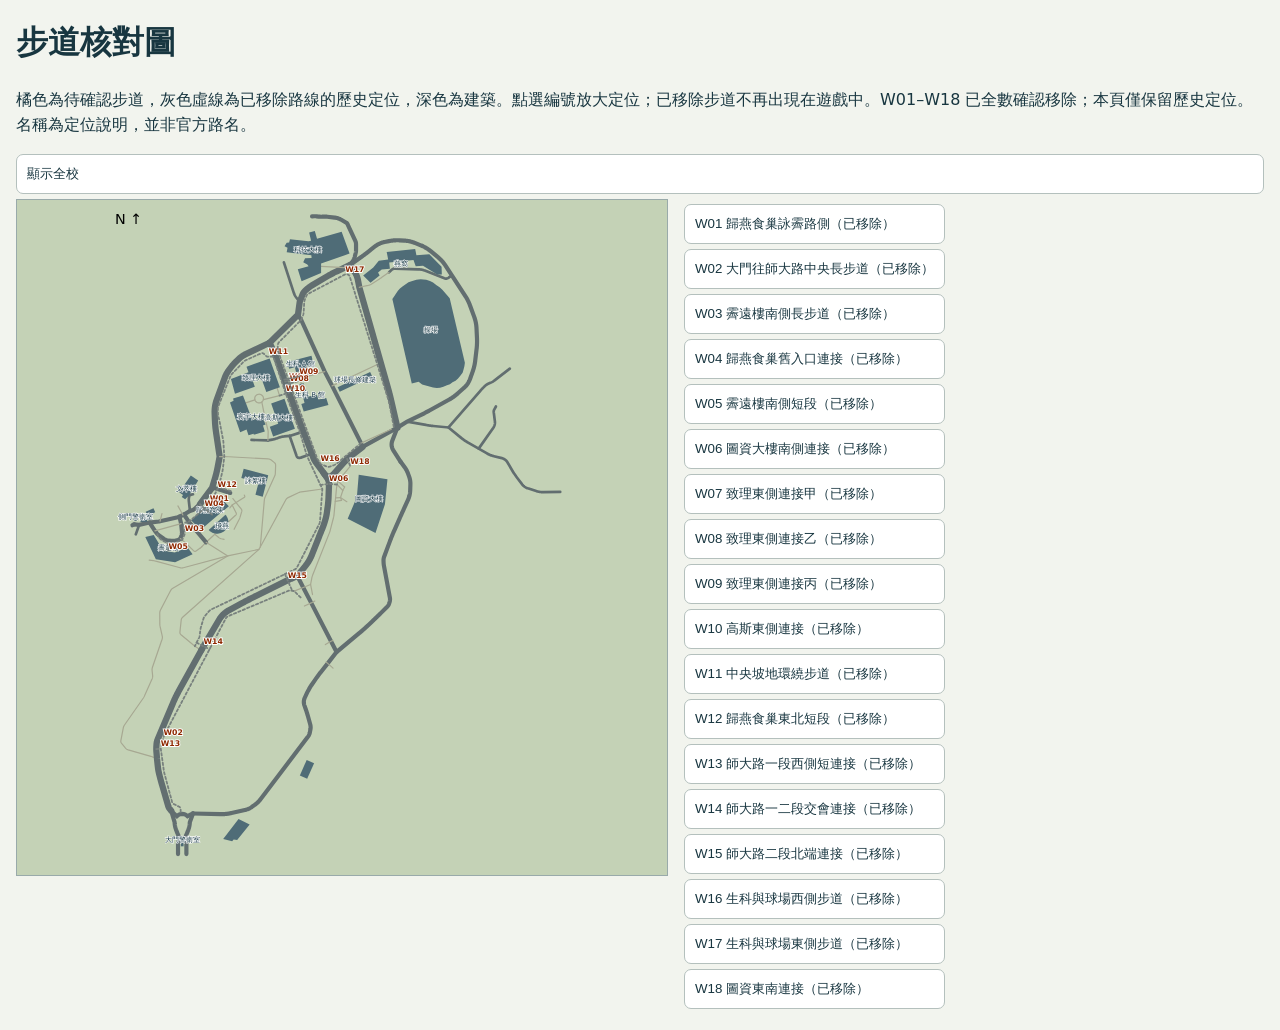
